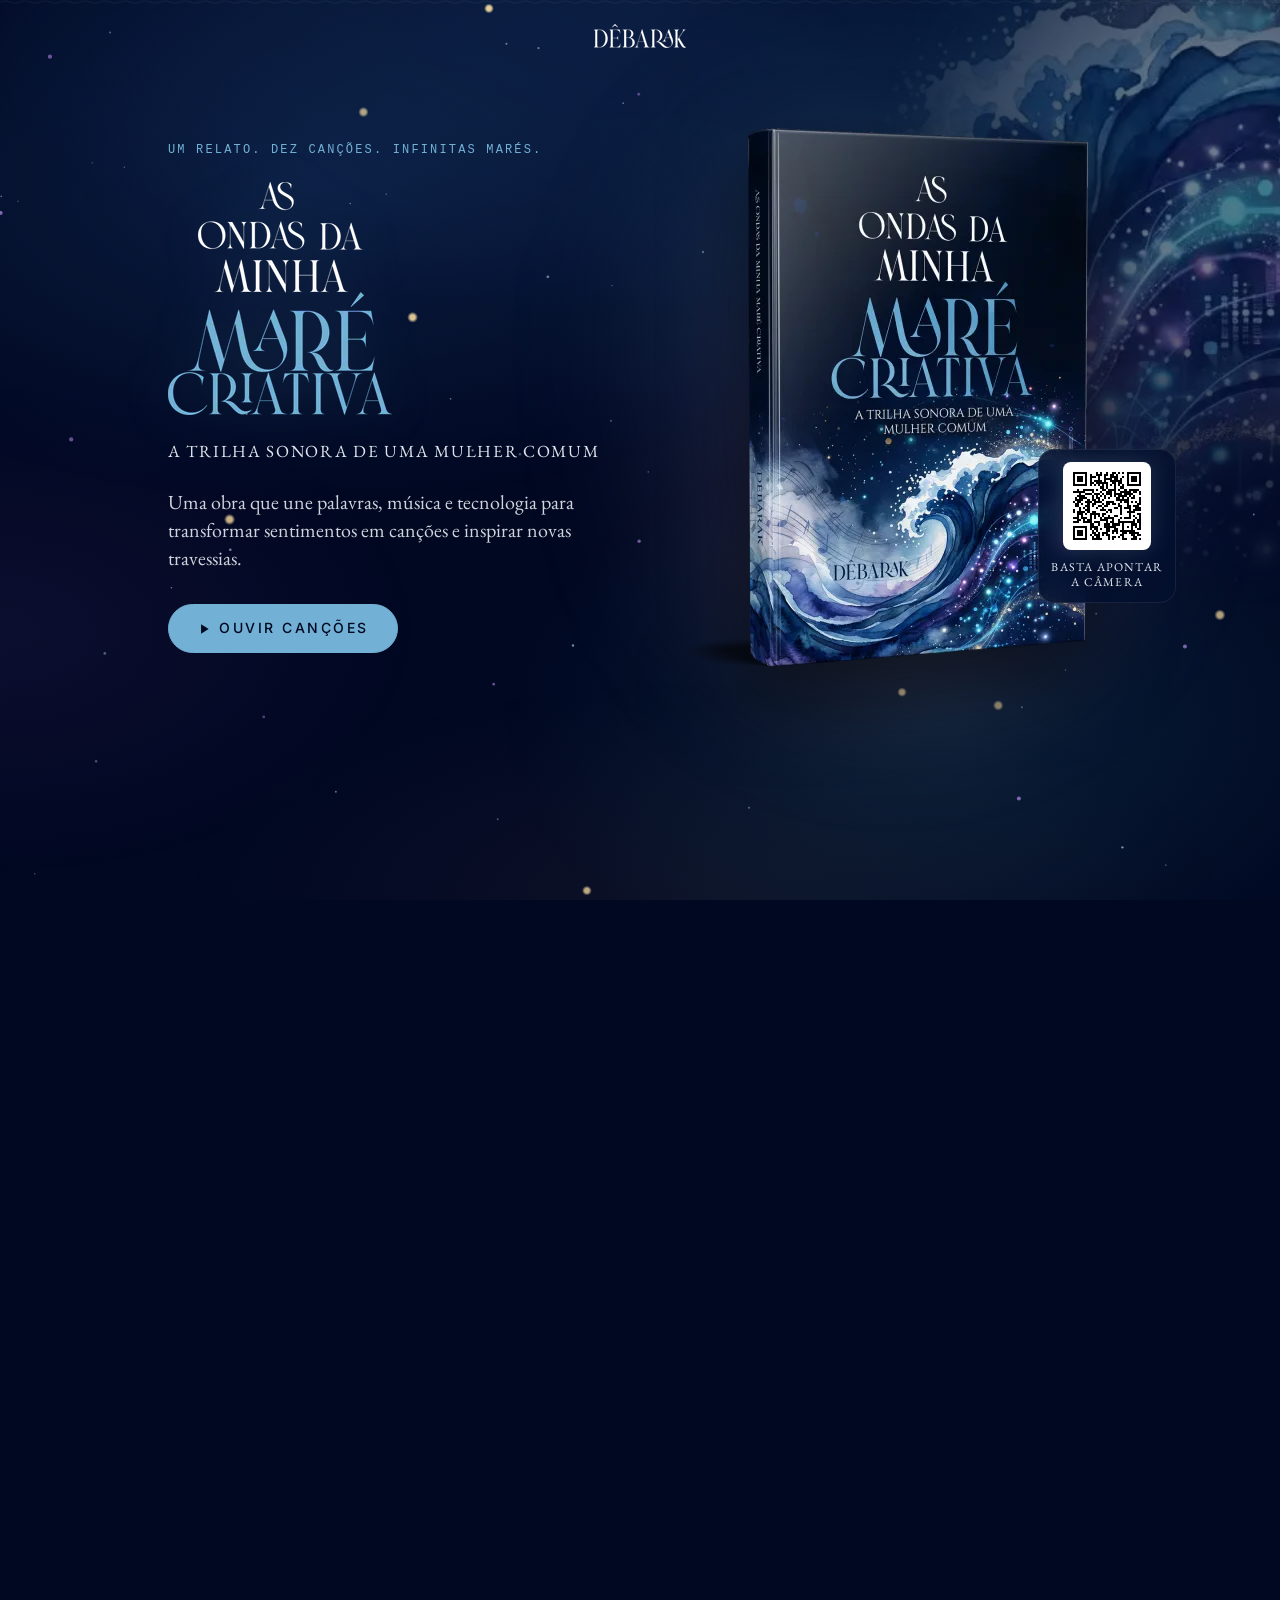
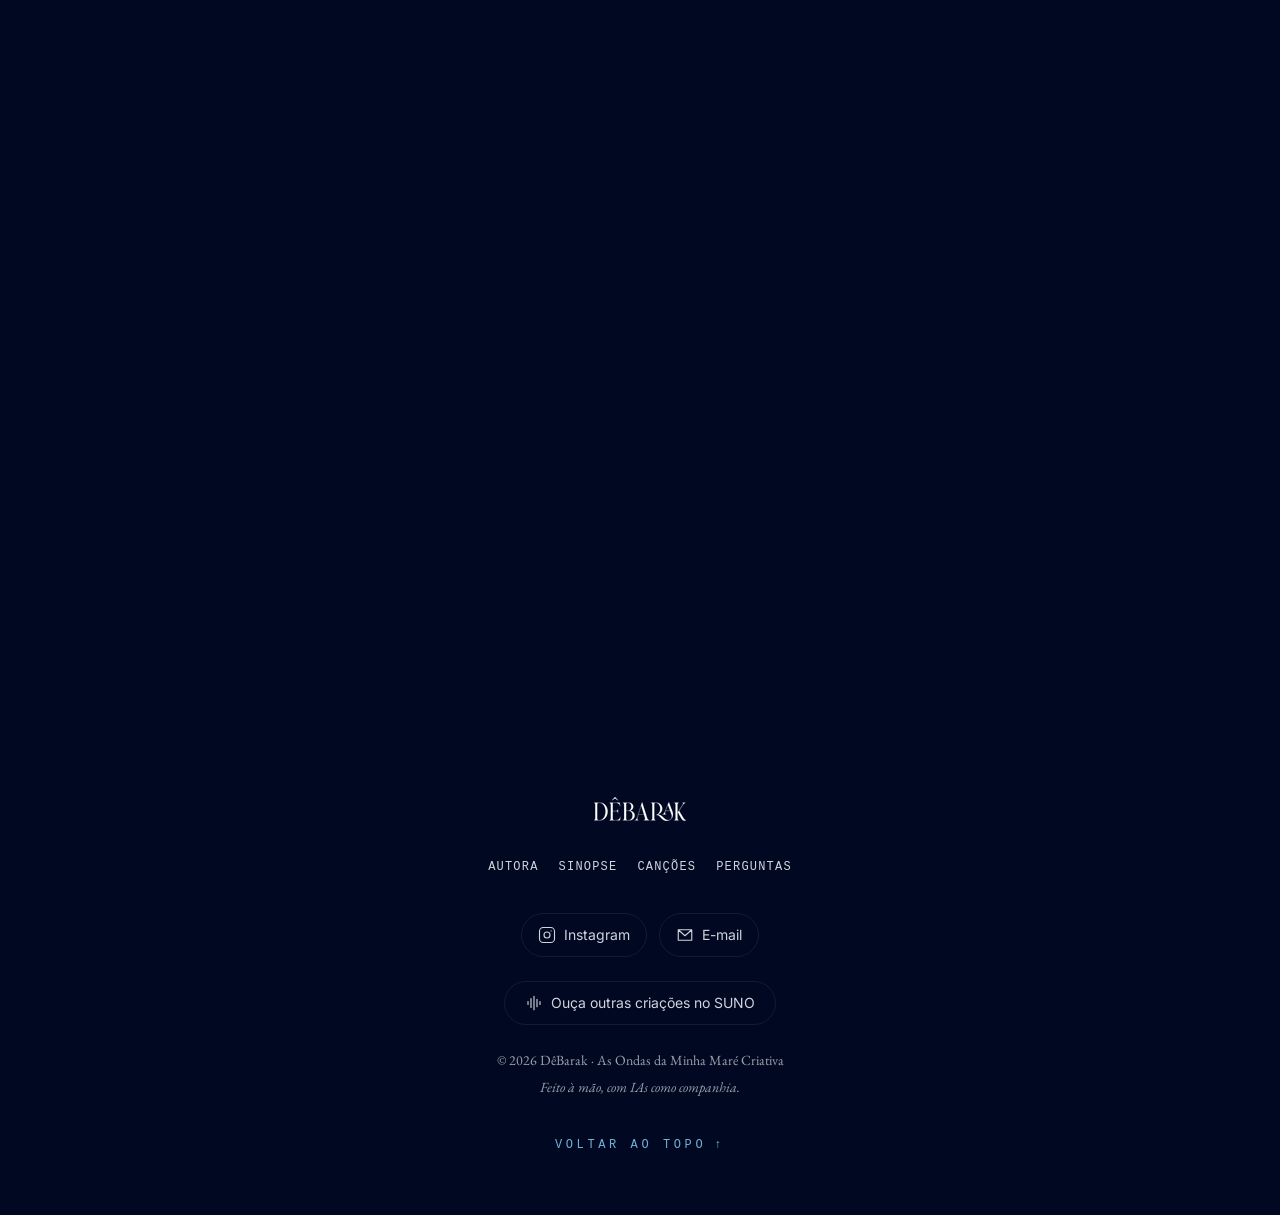
==== index.html @ 3f66513f "Deploy from debarak@1926d04bbb266aab987f727d6bd0c5376a35c878 debarak/debarak@1926d04bbb266aab987f727" ====
<!DOCTYPE html><html lang="pt-BR" data-astro-cid-ju4pidww><head><meta charset="UTF-8"><meta name="viewport" content="width=device-width, initial-scale=1.0, viewport-fit=cover"><meta name="description" content="Uma obra que une palavras, música e tecnologia para transformar sentimentos em canções e inspirar novas travessias."><meta name="color-scheme" content="dark"><meta name="theme-color" content="#010822"><meta name="referrer" content="strict-origin-when-cross-origin"><link rel="canonical" href="https://www.debarak.com.br/"><link rel="alternate" hreflang="pt-BR" href="https://www.debarak.com.br/"><link rel="icon" type="image/svg+xml" href="/favicon.svg"><link rel="apple-touch-icon" href="/apple-touch-icon.png"><link rel="manifest" href="/manifest.webmanifest"><link rel="preload" href="/_astro/inter-latin-wght-normal.Dx4kXJAl.woff2" as="font" type="font/woff2" crossorigin><link rel="preload" href="/_astro/eb-garamond-latin-400-normal.BCNrxLz_.woff2" as="font" type="font/woff2" crossorigin><link rel="preload" href="/_astro/eb-garamond-latin-400-italic.DSEbMgZu.woff2" as="font" type="font/woff2" crossorigin><title>As Ondas da Minha Maré Criativa · DêBarak</title><meta property="og:type" content="website"><meta property="og:site_name" content="DêBarak"><meta property="og:title" content="As Ondas da Minha Maré Criativa · DêBarak"><meta property="og:description" content="Uma obra que une palavras, música e tecnologia para transformar sentimentos em canções e inspirar novas travessias."><meta property="og:url" content="https://www.debarak.com.br/"><meta property="og:image" content="https://www.debarak.com.br/og-image.jpg"><meta property="og:image:width" content="1200"><meta property="og:image:height" content="630"><meta property="og:image:type" content="image/jpeg"><meta property="og:image:alt" content="Capa social do livro As Ondas da Minha Maré Criativa, de DêBarak"><meta property="og:locale" content="pt_BR"><meta name="twitter:card" content="summary_large_image"><meta name="twitter:title" content="As Ondas da Minha Maré Criativa · DêBarak"><meta name="twitter:description" content="Uma obra que une palavras, música e tecnologia para transformar sentimentos em canções e inspirar novas travessias."><meta name="twitter:image" content="https://www.debarak.com.br/og-image.jpg"><meta name="twitter:image:alt" content="Capa social do livro As Ondas da Minha Maré Criativa, de DêBarak"><script type="application/ld+json">{"@context":"https://schema.org","@type":"WebSite","@id":"https://www.debarak.com.br/#website","url":"https://www.debarak.com.br/","name":"As Ondas da Minha Maré Criativa","alternateName":"DêBarak","description":"Uma obra que une palavras, música e tecnologia para transformar sentimentos em canções e inspirar novas travessias.","inLanguage":"pt-BR","publisher":{"@id":"https://www.debarak.com.br/#author"},"about":{"@id":"https://www.debarak.com.br/#book"}}</script><script type="application/ld+json">{"@context":"https://schema.org","@type":"WebPage","@id":"https://www.debarak.com.br/#webpage","url":"https://www.debarak.com.br/","name":"As Ondas da Minha Maré Criativa · DêBarak","description":"Uma obra que une palavras, música e tecnologia para transformar sentimentos em canções e inspirar novas travessias.","inLanguage":"pt-BR","isPartOf":{"@id":"https://www.debarak.com.br/#website"},"about":{"@id":"https://www.debarak.com.br/#book"},"primaryImageOfPage":"https://www.debarak.com.br/og-image.jpg"}</script><script type="application/ld+json">{"@context":"https://schema.org","@type":"Book","@id":"https://www.debarak.com.br/#book","name":"As Ondas da Minha Maré Criativa","alternateName":"A trilha sonora de uma mulher comum","description":"Uma obra que une palavras, música e tecnologia para transformar sentimentos em canções e inspirar novas travessias.","inLanguage":"pt-BR","author":{"@id":"https://www.debarak.com.br/#author"},"hasPart":{"@id":"https://www.debarak.com.br/#album"},"image":"https://www.debarak.com.br/og-image.jpg","url":"https://www.debarak.com.br/"}</script><script type="application/ld+json">{"@context":"https://schema.org","@type":"Person","@id":"https://www.debarak.com.br/#author","name":"DêBarak","description":"DêBarak é goiana, aposentada e devota fervorosa da música popular brasileira. Cantora de chuveiro por vocação e exploradora de tecnologia por natureza.","url":"https://www.debarak.com.br/","image":"https://www.debarak.com.br/_astro/author-portrait.qljSDqZ9.jpg","nationality":"BR","knowsLanguage":"pt-BR","sameAs":["https://instagram.com/debarak.ondas","https://suno.com/@debarak"]}</script><script type="application/ld+json">{"@context":"https://schema.org","@type":"MusicAlbum","@id":"https://www.debarak.com.br/#album","name":"As Ondas da Minha Maré Criativa","byArtist":{"@id":"https://www.debarak.com.br/#author"},"inLanguage":"pt-BR","numTracks":10,"track":[{"@type":"MusicRecording","@id":"https://www.debarak.com.br/t/01/","url":"https://www.debarak.com.br/t/01/","name":"Maré Dentro de Mim","byArtist":{"@id":"https://www.debarak.com.br/#author"},"duration":"PT3M34S","position":1,"audio":"https://www.debarak.com.br/audio/01-mare-dentro-de-mim.mp3"},{"@type":"MusicRecording","@id":"https://www.debarak.com.br/t/02/","url":"https://www.debarak.com.br/t/02/","name":"Linhas Negras","byArtist":{"@id":"https://www.debarak.com.br/#author"},"duration":"PT3M57S","position":2,"audio":"https://www.debarak.com.br/audio/02-linhas-negras.mp3"},{"@type":"MusicRecording","@id":"https://www.debarak.com.br/t/03/","url":"https://www.debarak.com.br/t/03/","name":"Eu Tentei Seguir","byArtist":{"@id":"https://www.debarak.com.br/#author"},"duration":"PT4M0S","position":3,"audio":"https://www.debarak.com.br/audio/03-eu-tentei-seguir.mp3"},{"@type":"MusicRecording","@id":"https://www.debarak.com.br/t/04/","url":"https://www.debarak.com.br/t/04/","name":"Apneia da Razão","byArtist":{"@id":"https://www.debarak.com.br/#author"},"duration":"PT3M25S","position":4,"audio":"https://www.debarak.com.br/audio/04-apneia-da-razao.mp3"},{"@type":"MusicRecording","@id":"https://www.debarak.com.br/t/05/","url":"https://www.debarak.com.br/t/05/","name":"Me Beija","byArtist":{"@id":"https://www.debarak.com.br/#author"},"duration":"PT2M54S","position":5,"audio":"https://www.debarak.com.br/audio/05-me-beija.mp3"},{"@type":"MusicRecording","@id":"https://www.debarak.com.br/t/06/","url":"https://www.debarak.com.br/t/06/","name":"Nirvana Cor-de-Rosa","byArtist":{"@id":"https://www.debarak.com.br/#author"},"duration":"PT2M55S","position":6,"audio":"https://www.debarak.com.br/audio/06-nirvana-cor-de-rosa.mp3"},{"@type":"MusicRecording","@id":"https://www.debarak.com.br/t/07/","url":"https://www.debarak.com.br/t/07/","name":"Somos Complicadas, Nós, Mulheres","byArtist":{"@id":"https://www.debarak.com.br/#author"},"duration":"PT3M38S","position":7,"audio":"https://www.debarak.com.br/audio/07-somos-complicadas-nos-mulheres.mp3"},{"@type":"MusicRecording","@id":"https://www.debarak.com.br/t/08/","url":"https://www.debarak.com.br/t/08/","name":"Controle Tépido","byArtist":{"@id":"https://www.debarak.com.br/#author"},"duration":"PT3M34S","position":8,"audio":"https://www.debarak.com.br/audio/08-controle-tepido.mp3"},{"@type":"MusicRecording","@id":"https://www.debarak.com.br/t/09/","url":"https://www.debarak.com.br/t/09/","name":"Executando o Vazio","byArtist":{"@id":"https://www.debarak.com.br/#author"},"duration":"PT3M38S","position":9,"audio":"https://www.debarak.com.br/audio/09-executando-o-vazio.mp3"},{"@type":"MusicRecording","@id":"https://www.debarak.com.br/t/10/","url":"https://www.debarak.com.br/t/10/","name":"Queimar de Novo","byArtist":{"@id":"https://www.debarak.com.br/#author"},"duration":"PT4M7S","position":10,"audio":"https://www.debarak.com.br/audio/10-queimar-de-novo.mp3"}]}</script><script type="application/ld+json">{"@context":"https://schema.org","@type":"FAQPage","@id":"https://www.debarak.com.br/#faq","inLanguage":"pt-BR","isPartOf":{"@id":"https://www.debarak.com.br/#website"},"mainEntity":[{"@type":"Question","name":"O que é \"As Ondas da Minha Maré Criativa\"?","acceptedAnswer":{"@type":"Answer","text":"\"As Ondas da Minha Maré Criativa\" é um livro multimídia de DêBarak: um relato íntimo e bem-humorado sobre descobrir a própria criatividade aos 57 anos, acompanhado de dez canções autorais. Cada capítulo tem uma canção correspondente, acessível por QR Code impresso na página."}},{"@type":"Question","name":"Quem é DêBarak?","acceptedAnswer":{"@type":"Answer","text":"DêBarak é uma autora goiana, aposentada, devota da música popular brasileira e aberta a novas experiências criativas por meio da tecnologia. Aos 57 anos, sem formação musical técnica, sem instrumento e sem palco, encontrou nas ferramentas de inteligência artificial generativa uma forma de transformar em canções décadas de histórias, memórias e afetos."}},{"@type":"Question","name":"Como funcionam os QR Codes do livro?","acceptedAnswer":{"@type":"Answer","text":"Cada capítulo impresso traz um QR Code que abre a página da canção daquele capítulo, onde ela toca direto no navegador, com a letra completa ao lado. Os endereços são permanentes e não dependem do título da canção, então um QR impresso continua funcionando mesmo que algo mude no site."}},{"@type":"Question","name":"Preciso ter o livro para ouvir as canções?","acceptedAnswer":{"@type":"Answer","text":"Não. As dez canções de \"As Ondas da Minha Maré Criativa\" podem ser ouvidas gratuitamente neste site, com a letra completa de cada uma. O livro traz o relato em prosa que acompanha as canções, capítulo por capítulo."}},{"@type":"Question","name":"As canções foram feitas com inteligência artificial?","acceptedAnswer":{"@type":"Answer","text":"As canções foram cocriadas com ferramentas de inteligência artificial generativa, a partir de sentimentos, memórias e escolhas da autora. Essa é justamente a história que o livro conta: a IA entrou como parceira de escuta e ferramenta de produção, e a curadoria do sentimento, a decisão sobre o que a canção diz, é da autora."}},{"@type":"Question","name":"O livro já foi lançado?","acceptedAnswer":{"@type":"Answer","text":"Ainda não há data pública de lançamento para \"As Ondas da Minha Maré Criativa\". O aviso sai primeiro no Instagram da autora, @debarak.ondas, e as dez canções já estão disponíveis para ouvir neste site."}}]}</script><meta http-equiv="content-security-policy" content="default-src 'self';img-src 'self' data:;font-src 'self';media-src 'self';connect-src 'self';object-src 'none';base-uri 'self'; script-src 'self' 'sha256-BF0290pkb3jxQsE7z00xR8Imp8X34FLC88L0lkMnrGw=' 'sha256-QzWFZi+FLIx23tnm9SBU4aEgx4x8DsuASP07mfqol/c=' 'sha256-0chmwFk0zaA528yFfGV7J9ppIpdfTPPULncDF3WG7Zs=' 'sha256-eIXWvAmxkr251LJZkjniEK5LcPF3NkapbJepohwYRIc=' 'sha256-Q2BPg90ZMplYY+FSdApNErhpWafg2hcRRbndmvxuL/Q=' 'sha256-47DEQpj8HBSa+/TImW+5JCeuQeRkm5NMpJWZG3hSuFU='; style-src 'self' ; style-src-elem 'self' 'sha256-qaEx7Vb+wpoYmX73ArfFMrRZn6Dk8BVslhyM0B7ajPk=' 'sha256-47DEQpj8HBSa+/TImW+5JCeuQeRkm5NMpJWZG3hSuFU='; style-src-attr 'unsafe-inline';"><link rel="stylesheet" href="/_astro/Nav.jPGfMk9O.css"><link rel="stylesheet" href="/_astro/index.CwumB8sa.css"><script type="module" src="/_astro/page.CMFgH77u.js"></script></head><body id="top" class="flex min-h-svh flex-col" data-astro-cid-ju4pidww><a href="#main-content" class="bg-night-deep border-cover-blue text-cover-blue sr-only focus:not-sr-only focus:fixed focus:top-4 focus:left-4 focus:z-50 focus:rounded-md focus:border focus:px-4 focus:py-2 focus:text-sm focus:font-medium focus:outline-none" data-astro-cid-ju4pidww>Pular para o conteúdo</a><!-- Zero-sized, not display:none: url(#…) can't reliably resolve defs in a non-rendered subtree. --><svg width="0" height="0" aria-hidden="true" focusable="false" class="absolute" data-astro-cid-ju4pidww><defs data-astro-cid-ju4pidww><linearGradient id="wave-gradient" x1="0" y1="0" x2="1" y2="0" data-astro-cid-ju4pidww><stop offset="0%" style="stop-color: var(--color-nebula)" data-astro-cid-ju4pidww></stop><stop offset="55%" style="stop-color: var(--color-cover-blue)" data-astro-cid-ju4pidww></stop><stop offset="100%" style="stop-color: var(--color-moonlight)" data-astro-cid-ju4pidww></stop></linearGradient></defs></svg><div class="aurora-wash" data-anim aria-hidden="true" data-astro-cid-ju4pidww></div><div class="scroll-tide" aria-hidden="true" data-astro-cid-ju4pidww><div class="scroll-tide-fill" data-astro-cid-ju4pidww></div></div><div class="starfield pointer-events-none fixed inset-0 -z-10" data-anim aria-hidden="true" data-astro-cid-t34idrrz><svg class="absolute inset-0 h-full w-full" viewBox="0 0 100 100" preserveAspectRatio="xMidYMid slice" data-astro-cid-t34idrrz><defs data-astro-cid-t34idrrz><radialGradient id="star-glow" data-astro-cid-t34idrrz><stop offset="45%" stop-color="var(--color-star-warm)" data-astro-cid-t34idrrz></stop><stop offset="100%" stop-color="var(--color-star-warm)" stop-opacity="0" data-astro-cid-t34idrrz></stop></radialGradient></defs><g class="starfield-small" data-astro-cid-t34idrrz><circle cx="88.912" cy="91.989" r="0.054" fill="var(--color-star-cool)" opacity="0.342" data-astro-cid-t34idrrz></circle><circle cx="36.924" cy="50.031" r="0.087" fill="var(--color-star-cool)" opacity="0.581" data-astro-cid-t34idrrz></circle><circle cx="39.565" cy="18.259" r="0.08" fill="var(--color-star-cool)" opacity="0.517" data-astro-cid-t34idrrz></circle><circle cx="30.17" cy="30.006" r="0.052" fill="var(--color-star-cool)" opacity="0.55" data-astro-cid-t34idrrz></circle><circle cx="42.07" cy="18.604" r="0.083" fill="var(--color-star-cool)" opacity="0.481" data-astro-cid-t34idrrz></circle><circle cx="8.601" cy="17.387" r="0.074" fill="var(--color-star-cool)" opacity="0.409" data-astro-cid-t34idrrz></circle><circle cx="63.094" cy="59.689" r="0.104" fill="var(--color-star-cool)" opacity="0.434" data-astro-cid-t34idrrz></circle><circle cx="38.884" cy="78.843" r="0.074" fill="var(--color-star-cool)" opacity="0.356" data-astro-cid-t34idrrz></circle><circle cx="69.303" cy="8.182" r="0.063" fill="var(--color-star-cool)" opacity="0.576" data-astro-cid-t34idrrz></circle><circle cx="87.685" cy="81.04" r="0.092" fill="var(--color-star-cool)" opacity="0.592" data-astro-cid-t34idrrz></circle><circle cx="27.364" cy="30.749" r="0.06" fill="var(--color-star-cool)" opacity="0.506" data-astro-cid-t34idrrz></circle><circle cx="21.672" cy="90.643" r="0.107" fill="var(--color-star-cool)" opacity="0.417" data-astro-cid-t34idrrz></circle><circle cx="3.943" cy="94.056" r="0.074" fill="var(--color-star-cool)" opacity="0.426" data-astro-cid-t34idrrz></circle><circle cx="7.51" cy="74.321" r="0.101" fill="var(--color-star-cool)" opacity="0.331" data-astro-cid-t34idrrz></circle><circle cx="65.707" cy="64.772" r="0.087" fill="var(--color-star-cool)" opacity="0.534" data-astro-cid-t34idrrz></circle><circle cx="11.867" cy="98.74" r="0.052" fill="var(--color-star-cool)" opacity="0.534" data-astro-cid-t34idrrz></circle><circle cx="79.324" cy="9.561" r="0.077" fill="var(--color-star-cool)" opacity="0.431" data-astro-cid-t34idrrz></circle><circle cx="1.409" cy="30.566" r="0.061" fill="var(--color-star-cool)" opacity="0.326" data-astro-cid-t34idrrz></circle><circle cx="11.458" cy="95.09" r="0.084" fill="var(--color-star-cool)" opacity="0.318" data-astro-cid-t34idrrz></circle><circle cx="42.803" cy="36.466" r="0.108" fill="var(--color-star-cool)" opacity="0.507" data-astro-cid-t34idrrz></circle><circle cx="28.778" cy="88.028" r="0.09" fill="var(--color-star-cool)" opacity="0.393" data-astro-cid-t34idrrz></circle><circle cx="2.716" cy="83.107" r="0.052" fill="var(--color-star-cool)" opacity="0.376" data-astro-cid-t34idrrz></circle><circle cx="97.95" cy="55.039" r="0.073" fill="var(--color-star-cool)" opacity="0.557" data-astro-cid-t34idrrz></circle><circle cx="47.814" cy="37.156" r="0.054" fill="var(--color-star-cool)" opacity="0.435" data-astro-cid-t34idrrz></circle><circle cx="85.64" cy="62.791" r="0.075" fill="var(--color-star-cool)" opacity="0.41" data-astro-cid-t34idrrz></circle><circle cx="44.763" cy="65.278" r="0.094" fill="var(--color-star-cool)" opacity="0.582" data-astro-cid-t34idrrz></circle><circle cx="58.516" cy="77.951" r="0.073" fill="var(--color-star-cool)" opacity="0.451" data-astro-cid-t34idrrz></circle><circle cx="60.231" cy="34.141" r="0.092" fill="var(--color-star-cool)" opacity="0.418" data-astro-cid-t34idrrz></circle><circle cx="83.243" cy="67.184" r="0.05" fill="var(--color-star-cool)" opacity="0.582" data-astro-cid-t34idrrz></circle><circle cx="60.885" cy="10.412" r="0.088" fill="var(--color-star-cool)" opacity="0.443" data-astro-cid-t34idrrz></circle><circle cx="26.489" cy="97.158" r="0.105" fill="var(--color-star-cool)" opacity="0.402" data-astro-cid-t34idrrz></circle><circle cx="13.39" cy="60.757" r="0.061" fill="var(--color-star-cool)" opacity="0.557" data-astro-cid-t34idrrz></circle><circle cx="54.92" cy="34.54" r="0.097" fill="var(--color-star-cool)" opacity="0.41" data-astro-cid-t34idrrz></circle><circle cx="84.414" cy="51.842" r="0.052" fill="var(--color-star-cool)" opacity="0.36" data-astro-cid-t34idrrz></circle><circle cx="35.203" cy="45.996" r="0.067" fill="var(--color-star-cool)" opacity="0.507" data-astro-cid-t34idrrz></circle><circle cx="40.622" cy="50.335" r="0.101" fill="var(--color-star-cool)" opacity="0.352" data-astro-cid-t34idrrz></circle><circle cx="34.005" cy="98.192" r="0.055" fill="var(--color-star-cool)" opacity="0.594" data-astro-cid-t34idrrz></circle><circle cx="48.683" cy="22.902" r="0.068" fill="var(--color-star-cool)" opacity="0.433" data-astro-cid-t34idrrz></circle><circle cx="17.991" cy="57.796" r="0.1" fill="var(--color-star-cool)" opacity="0.569" data-astro-cid-t34idrrz></circle><circle cx="75.262" cy="36.209" r="0.052" fill="var(--color-star-cool)" opacity="0.502" data-astro-cid-t34idrrz></circle><circle cx="53.83" cy="91.474" r="0.064" fill="var(--color-star-cool)" opacity="0.333" data-astro-cid-t34idrrz></circle><circle cx="87.027" cy="56.924" r="0.094" fill="var(--color-star-cool)" opacity="0.461" data-astro-cid-t34idrrz></circle><circle cx="8.187" cy="65.893" r="0.105" fill="var(--color-star-cool)" opacity="0.386" data-astro-cid-t34idrrz></circle><circle cx="50.643" cy="51.713" r="0.054" fill="var(--color-star-cool)" opacity="0.508" data-astro-cid-t34idrrz></circle><circle cx="47.729" cy="47.719" r="0.084" fill="var(--color-star-cool)" opacity="0.327" data-astro-cid-t34idrrz></circle><circle cx="32.778" cy="87.243" r="0.092" fill="var(--color-star-cool)" opacity="0.544" data-astro-cid-t34idrrz></circle><circle cx="39.123" cy="3.619" r="0.1" fill="var(--color-star-cool)" opacity="0.358" data-astro-cid-t34idrrz></circle><circle cx="0.098" cy="30.18" r="0.068" fill="var(--color-star-cool)" opacity="0.469" data-astro-cid-t34idrrz></circle><circle cx="49.035" cy="0.26" r="0.075" fill="var(--color-star-cool)" opacity="0.378" data-astro-cid-t34idrrz></circle><circle cx="19.27" cy="47.192" r="0.081" fill="var(--color-star-cool)" opacity="0.483" data-astro-cid-t34idrrz></circle><circle cx="44.133" cy="4.309" r="0.107" fill="var(--color-star-cool)" opacity="0.586" data-astro-cid-t34idrrz></circle><circle cx="56.96" cy="4.944" r="0.052" fill="var(--color-star-cool)" opacity="0.486" data-astro-cid-t34idrrz></circle><circle cx="91.083" cy="82.431" r="0.057" fill="var(--color-star-cool)" opacity="0.583" data-astro-cid-t34idrrz></circle><circle cx="79.835" cy="70.103" r="0.081" fill="var(--color-star-cool)" opacity="0.378" data-astro-cid-t34idrrz></circle><circle cx="56.551" cy="1.294" r="0.085" fill="var(--color-star-cool)" opacity="0.57" data-astro-cid-t34idrrz></circle><circle cx="54.563" cy="9.337" r="0.088" fill="var(--color-star-cool)" opacity="0.359" data-astro-cid-t34idrrz></circle><circle cx="7.204" cy="27.565" r="0.05" fill="var(--color-star-cool)" opacity="0.445" data-astro-cid-t34idrrz></circle><circle cx="47.809" cy="89.311" r="0.052" fill="var(--color-star-cool)" opacity="0.328" data-astro-cid-t34idrrz></circle><circle cx="9.709" cy="27.909" r="0.054" fill="var(--color-star-cool)" opacity="0.409" data-astro-cid-t34idrrz></circle><circle cx="26.24" cy="76.693" r="0.075" fill="var(--color-star-cool)" opacity="0.487" data-astro-cid-t34idrrz></circle></g><g class="starfield-medium" data-astro-cid-t34idrrz><circle cx="92.575" cy="65.354" r="0.158" fill="var(--color-star-violet)" style="--star-opacity:0.675;--twinkle-delay:5.909s;--twinkle-duration:5.033s;" data-astro-cid-t34idrrz></circle><circle cx="12.501" cy="91.606" r="0.136" fill="var(--color-star-violet)" style="--star-opacity:0.518;--twinkle-delay:4.577s;--twinkle-duration:4.175s;" data-astro-cid-t34idrrz></circle><circle cx="31.5" cy="5.822" r="0.152" fill="var(--color-star-violet)" style="--star-opacity:0.747;--twinkle-delay:1.189s;--twinkle-duration:5.503s;" data-astro-cid-t34idrrz></circle><circle cx="82.907" cy="41.334" r="0.148" fill="var(--color-star-violet)" style="--star-opacity:0.428;--twinkle-delay:3.746s;--twinkle-duration:6.35s;" data-astro-cid-t34idrrz></circle><circle cx="0.055" cy="31.475" r="0.154" fill="var(--color-star-violet)" style="--star-opacity:0.729;--twinkle-delay:2.247s;--twinkle-duration:4.048s;" data-astro-cid-t34idrrz></circle><circle cx="16.277" cy="9.579" r="0.108" fill="var(--color-star-violet)" style="--star-opacity:0.715;--twinkle-delay:4.692s;--twinkle-duration:3.931s;" data-astro-cid-t34idrrz></circle><circle cx="64.906" cy="8.98" r="0.131" fill="var(--color-star-violet)" style="--star-opacity:0.503;--twinkle-delay:1.082s;--twinkle-duration:3.333s;" data-astro-cid-t34idrrz></circle><circle cx="79.276" cy="63.011" r="0.164" fill="var(--color-star-violet)" style="--star-opacity:0.56;--twinkle-delay:5.417s;--twinkle-duration:3.587s;" data-astro-cid-t34idrrz></circle><circle cx="92.719" cy="5.004" r="0.146" fill="var(--color-star-violet)" style="--star-opacity:0.653;--twinkle-delay:1.696s;--twinkle-duration:6.026s;" data-astro-cid-t34idrrz></circle><circle cx="38.571" cy="68.293" r="0.107" fill="var(--color-star-violet)" style="--star-opacity:0.549;--twinkle-delay:3.919s;--twinkle-duration:3.984s;" data-astro-cid-t34idrrz></circle><circle cx="50.163" cy="86.213" r="0.167" fill="var(--color-star-violet)" style="--star-opacity:0.713;--twinkle-delay:2.087s;--twinkle-duration:6.793s;" data-astro-cid-t34idrrz></circle><circle cx="60.829" cy="92.095" r="0.176" fill="var(--color-star-violet)" style="--star-opacity:0.563;--twinkle-delay:4.199s;--twinkle-duration:3.788s;" data-astro-cid-t34idrrz></circle><circle cx="3.903" cy="19.273" r="0.165" fill="var(--color-star-violet)" style="--star-opacity:0.565;--twinkle-delay:0.256s;--twinkle-duration:4.301s;" data-astro-cid-t34idrrz></circle><circle cx="12.717" cy="1.082" r="0.162" fill="var(--color-star-violet)" style="--star-opacity:0.486;--twinkle-delay:4.257s;--twinkle-duration:5.666s;" data-astro-cid-t34idrrz></circle><circle cx="20.605" cy="70.853" r="0.109" fill="var(--color-star-violet)" style="--star-opacity:0.443;--twinkle-delay:0.202s;--twinkle-duration:5.216s;" data-astro-cid-t34idrrz></circle><circle cx="60.901" cy="61.92" r="0.125" fill="var(--color-star-violet)" style="--star-opacity:0.552;--twinkle-delay:2.092s;--twinkle-duration:4.284s;" data-astro-cid-t34idrrz></circle><circle cx="66.938" cy="7.617" r="0.15" fill="var(--color-star-violet)" style="--star-opacity:0.58;--twinkle-delay:5.927s;--twinkle-duration:4.205s;" data-astro-cid-t34idrrz></circle><circle cx="72.048" cy="41.277" r="0.125" fill="var(--color-star-violet)" style="--star-opacity:0.644;--twinkle-delay:1.705s;--twinkle-duration:6.31s;" data-astro-cid-t34idrrz></circle><circle cx="9.566" cy="96.233" r="0.168" fill="var(--color-star-violet)" style="--star-opacity:0.51;--twinkle-delay:3.429s;--twinkle-duration:3.935s;" data-astro-cid-t34idrrz></circle><circle cx="12.825" cy="5.819" r="0.131" fill="var(--color-star-violet)" style="--star-opacity:0.645;--twinkle-delay:1.096s;--twinkle-duration:6.411s;" data-astro-cid-t34idrrz></circle><circle cx="15.158" cy="3.368" r="0.133" fill="var(--color-star-violet)" style="--star-opacity:0.466;--twinkle-delay:2.709s;--twinkle-duration:3.072s;" data-astro-cid-t34idrrz></circle><circle cx="49.898" cy="22.213" r="0.114" fill="var(--color-star-violet)" style="--star-opacity:0.439;--twinkle-delay:4.265s;--twinkle-duration:3.252s;" data-astro-cid-t34idrrz></circle><circle cx="50.379" cy="95.688" r="0.104" fill="var(--color-star-violet)" style="--star-opacity:0.681;--twinkle-delay:1.766s;--twinkle-duration:4.283s;" data-astro-cid-t34idrrz></circle><circle cx="49.934" cy="57.126" r="0.133" fill="var(--color-star-violet)" style="--star-opacity:0.609;--twinkle-delay:3.212s;--twinkle-duration:3.5s;" data-astro-cid-t34idrrz></circle><circle cx="81.896" cy="39.86" r="0.142" fill="var(--color-star-violet)" style="--star-opacity:0.689;--twinkle-delay:4.602s;--twinkle-duration:6.235s;" data-astro-cid-t34idrrz></circle><circle cx="79.6" cy="77.224" r="0.159" fill="var(--color-star-violet)" style="--star-opacity:0.688;--twinkle-delay:1.936s;--twinkle-duration:5.822s;" data-astro-cid-t34idrrz></circle><circle cx="76.377" cy="2.55" r="0.126" fill="var(--color-star-violet)" style="--star-opacity:0.723;--twinkle-delay:3.215s;--twinkle-duration:3.595s;" data-astro-cid-t34idrrz></circle><circle cx="5.562" cy="49.173" r="0.162" fill="var(--color-star-violet)" style="--star-opacity:0.56;--twinkle-delay:4.438s;--twinkle-duration:4.885s;" data-astro-cid-t34idrrz></circle></g><g class="starfield-large" data-astro-cid-t34idrrz><circle cx="4.213" cy="5.901" r="0.328" fill="url(#star-glow)" style="--star-opacity:0.745;--twinkle-delay:0.033s;--twinkle-duration:3.013s;" data-astro-cid-t34idrrz></circle><circle cx="93.891" cy="5.61" r="0.56" fill="url(#star-glow)" style="--star-opacity:0.819;--twinkle-delay:1.553s;--twinkle-duration:5.538s;" data-astro-cid-t34idrrz></circle><circle cx="38.2" cy="15.505" r="0.39" fill="url(#star-glow)" style="--star-opacity:0.891;--twinkle-delay:4.35s;--twinkle-duration:3.138s;" data-astro-cid-t34idrrz></circle><circle cx="70.471" cy="68.918" r="0.378" fill="url(#star-glow)" style="--star-opacity:0.725;--twinkle-delay:4.426s;--twinkle-duration:5.144s;" data-astro-cid-t34idrrz></circle><circle cx="24.038" cy="99.183" r="0.362" fill="url(#star-glow)" style="--star-opacity:0.79;--twinkle-delay:3.778s;--twinkle-duration:4.892s;" data-astro-cid-t34idrrz></circle><circle cx="32.235" cy="39.633" r="0.426" fill="url(#star-glow)" style="--star-opacity:0.852;--twinkle-delay:4.409s;--twinkle-duration:3.714s;" data-astro-cid-t34idrrz></circle><circle cx="28.395" cy="23.601" r="0.408" fill="url(#star-glow)" style="--star-opacity:0.677;--twinkle-delay:2.318s;--twinkle-duration:6.943s;" data-astro-cid-t34idrrz></circle><circle cx="45.851" cy="84.422" r="0.386" fill="url(#star-glow)" style="--star-opacity:0.732;--twinkle-delay:5.504s;--twinkle-duration:3.913s;" data-astro-cid-t34idrrz></circle><circle cx="17.937" cy="55.427" r="0.442" fill="url(#star-glow)" style="--star-opacity:0.784;--twinkle-delay:3.968s;--twinkle-duration:3.957s;" data-astro-cid-t34idrrz></circle><circle cx="77.986" cy="69.952" r="0.418" fill="url(#star-glow)" style="--star-opacity:0.599;--twinkle-delay:5.71s;--twinkle-duration:4.408s;" data-astro-cid-t34idrrz></circle><circle cx="59.331" cy="61.328" r="0.39" fill="url(#star-glow)" style="--star-opacity:0.645;--twinkle-delay:0.729s;--twinkle-duration:6.6s;" data-astro-cid-t34idrrz></circle><circle cx="95.306" cy="62.889" r="0.44" fill="url(#star-glow)" style="--star-opacity:0.687;--twinkle-delay:3.027s;--twinkle-duration:3.866s;" data-astro-cid-t34idrrz></circle></g></svg></div><header class="absolute inset-x-0 top-0 z-30"><div class="page-container flex items-center justify-center pt-[calc(1.5rem+env(safe-area-inset-top))] pb-6"><!-- `-m-2 p-2` enlarges the tap target without changing layout. --><a href="#top" class="-m-2 flex items-center p-2 transition-opacity active:opacity-70" aria-label="DêBarak"><img src="/_astro/wordmark.DsOjPOXy_Z1fRK1r.webp" srcset="/_astro/wordmark.DsOjPOXy_Z1fRK1r.webp 1x, /_astro/wordmark.DsOjPOXy_O6jW4.webp 2x" alt loading="eager" decoding="async" width="92" height="24" class="h-5 w-auto md:h-6"></a></div></header><!-- `min-h-full` on a child computes to zero here (main's height is auto); use `centerMain`. --><main id="main-content" class="flex-1" data-astro-cid-ju4pidww><!-- Bottom padding matches Section's so the first chapter divider aligns with the rest. --><section class="relative isolate pt-[calc(6rem+env(safe-area-inset-top))] pb-6 md:pt-[calc(7rem+env(safe-area-inset-top))] md:pb-10 lg:pt-[calc(8rem+env(safe-area-inset-top))] lg:pb-16"><div class="pointer-events-none absolute inset-0 -z-10 overflow-hidden" aria-hidden="true"><div class="absolute -top-[20%] right-[-25%] h-[120%] w-[110%] opacity-45 mix-blend-screen md:right-[-15%] md:w-[80%]" style="mask-image: radial-gradient(ellipse 56% 72% at 78% 38%, black 18%, transparent 66%); -webkit-mask-image: radial-gradient(ellipse 56% 72% at 78% 38%, black 18%, transparent 66%);"><img src="/_astro/waves.DBh3qVA0_ZTHMtN.webp" srcset="/_astro/waves.DBh3qVA0_ZzERVk.webp 440w, /_astro/waves.DBh3qVA0_ZTHMtN.webp 714w" alt sizes="(min-width:768px) 80vw, 110vw" loading="eager" fetchpriority="high" decoding="async" width="714" height="1280" class="h-full w-full object-cover"></div></div><div class="page-container grid items-center gap-14 lg:grid-cols-2 lg:gap-12"><div class="flex flex-col items-center gap-6 text-center lg:items-start lg:text-left"><p class="eyebrow text-cover-blue lg:tracking-eyebrow tracking-wider text-balance">Um relato. Dez canções. Infinitas marés.</p><div class="flex items-center justify-center lg:block"><h1><span class="sr-only">As Ondas da Minha Maré Criativa</span><img src="/_astro/book-title.C7qBMAwW_Z2cjP6C.webp" srcset="/_astro/book-title.C7qBMAwW_Z2jJn57.webp 224w, /_astro/book-title.C7qBMAwW_Z1jlbCS.webp 448w" alt sizes="224px" loading="lazy" decoding="async" width="1054" height="1095" class="hero-lettering hidden w-full lg:block lg:max-w-56"></h1><img src="/_astro/book-mockup.Bs9SW4O5_1pbyIT.webp" srcset="/_astro/book-mockup.Bs9SW4O5_2b8F15.webp 224w, /_astro/book-mockup.Bs9SW4O5_Z2kWEvV.webp 288w, /_astro/book-mockup.Bs9SW4O5_2n2z6A.webp 448w, /_astro/book-mockup.Bs9SW4O5_Z2nAtxo.webp 576w" alt="Capa de As Ondas da Minha Maré Criativa, de DêBarak" sizes="(min-width:640px) 288px, 224px" loading="eager" decoding="async" width="900" height="1212" class="drop-shadow-book w-56 sm:w-72 lg:hidden"></div><p class="font-serif text-hero-subtitle sm:tracking-label whitespace-nowrap text-neutral-200 uppercase">A trilha sonora de uma mulher comum</p><p class="max-w-md font-serif text-xl text-neutral-300">Uma obra que une palavras, música e tecnologia para transformar sentimentos em canções e inspirar novas travessias.</p><div class="mt-2 flex w-full flex-col items-stretch gap-3 sm:flex-row sm:flex-wrap sm:items-center sm:justify-center lg:justify-start"><a href="#cancoes" class="btn-secondary btn-shine bg-cover-blue border-cover-blue text-night-deep justify-center hover:bg-white"><svg width="14" height="14" viewBox="0 0 24 24" fill="currentColor" aria-hidden="true"><path d="M7 4l13 8-13 8z"></path></svg>Ouvir canções</a></div></div><div class="relative hidden items-center justify-center lg:flex"><div class="absolute -inset-10 -z-10 rounded-full blur-3xl" style="background: radial-gradient(circle at 42% 30%, color-mix(in srgb, var(--color-cover-blue) 22%, transparent), transparent 60%), radial-gradient(circle at 62% 62%, color-mix(in srgb, var(--color-accent) 20%, transparent), transparent 62%), radial-gradient(circle at 52% 92%, color-mix(in srgb, var(--color-accent-gold) 14%, transparent), transparent 55%);" aria-hidden="true"></div><img src="/_astro/book-mockup.Bs9SW4O5_1pbyIT.webp" srcset="/_astro/book-mockup.Bs9SW4O5_Z2bXRxC.webp 280w, /_astro/book-mockup.Bs9SW4O5_CM3Lx.webp 360w, /_astro/book-mockup.Bs9SW4O5_ZeC0gK.webp 400w, /_astro/book-mockup.Bs9SW4O5_Z272lCe.webp 560w, /_astro/book-mockup.Bs9SW4O5_Z1wGBLP.webp 720w, /_astro/book-mockup.Bs9SW4O5_Z1wmvim.webp 800w" alt="Capa de As Ondas da Minha Maré Criativa, de DêBarak" sizes="(min-width:1024px) 400px, (min-width:768px) 360px, 280px" loading="lazy" decoding="async" width="900" height="1212" class="drop-shadow-book w-[280px] md:w-[360px] lg:w-[400px]"><a href="/t/01/" class="border-surface-border bg-night-mid/85 absolute -right-6 bottom-16 hidden xl:-right-16 flex-col items-center gap-2.5 rounded-2xl border p-3 backdrop-blur transition-colors hover:border-cover-blue/60 lg:flex" aria-label="Abrir a faixa 01. No livro, cada capítulo tem um QR Code como este."><span class="qr-plate rounded-lg bg-white p-1.5"><img src="/qr/01.svg" alt="" width="76" height="76" class="block" loading="lazy"></span><span class="font-serif text-xs leading-tight tracking-label text-center text-neutral-200 uppercase">Basta apontar <br>a câmera</span></a></div></div></section><!-- `py` is half of Section's `pb`; change them together. --><div class="page-container flex items-center gap-6 py-3 md:py-5 lg:py-8" data-reveal data-astro-cid-2pztfyjo><div class="chapter-rule flex-1" aria-hidden="true" data-astro-cid-2pztfyjo></div><div class="flex flex-col items-center gap-2 text-center" data-astro-cid-2pztfyjo><span class="eyebrow-sm" data-astro-cid-2pztfyjo>Capítulo I</span><svg width="48" height="13" viewBox="0 0 38 10" fill="none" class="text-cover-blue opacity-70" aria-hidden="true"><path d="M1 5 Q 6 1, 11 5 T 21 5 T 31 5 T 37 5" stroke="url(#wave-gradient)" stroke-width="1.5" stroke-linecap="round"></path></svg><span class="font-serif text-lg text-neutral-200 italic md:text-xl" data-astro-cid-2pztfyjo>A autora</span></div><div class="chapter-rule flex-1" aria-hidden="true" data-astro-cid-2pztfyjo></div></div><section id="autora" class="page-container relative pb-6 md:pb-10 lg:pb-16" data-reveal><div class="grid items-start gap-10 md:gap-14 lg:grid-cols-[5fr_7fr] lg:gap-20"><div class="author-portrait shadow-accent/30 relative mx-auto aspect-square w-full max-w-[200px] overflow-hidden md:max-w-[300px] rounded-full shadow-2xl lg:mx-0"><img src="/_astro/author-portrait.qljSDqZ9_SMoUK.webp" srcset="/_astro/author-portrait.qljSDqZ9_J4jUM.webp 240w, /_astro/author-portrait.qljSDqZ9_2rY2Bg.webp 480w" alt="DêBarak de chapéu e cachecol azul, sorrindo com o rosto apoiado na mão" sizes="(min-width:768px) 300px, 200px" loading="lazy" decoding="async" width="960" height="960" class="h-full w-full object-cover object-center"></div><div class="flex flex-col items-start gap-5"><h2 class="display-serif text-4xl md:text-5xl lg:text-6xl">DêBarak</h2><div class="prose-stack md:text-xl"><p>DêBarak é goiana, aposentada e devota fervorosa da música popular brasileira. Cantora de chuveiro por vocação e exploradora de tecnologia por natureza.</p><p>Aos 57 anos, descobriu nas ferramentas de inteligência artificial generativa uma porta que nunca havia tentado abrir. E, do outro lado, encontrou canções que sempre estiveram dentro dela.</p></div></div></div></section><!-- `py` is half of Section's `pb`; change them together. --><div class="page-container flex items-center gap-6 py-3 md:py-5 lg:py-8" data-reveal data-astro-cid-2pztfyjo><div class="chapter-rule flex-1" aria-hidden="true" data-astro-cid-2pztfyjo></div><div class="flex flex-col items-center gap-2 text-center" data-astro-cid-2pztfyjo><span class="eyebrow-sm" data-astro-cid-2pztfyjo>Capítulo II</span><svg width="48" height="13" viewBox="0 0 38 10" fill="none" class="text-cover-blue opacity-70" aria-hidden="true"><path d="M1 5 Q 6 1, 11 5 T 21 5 T 31 5 T 37 5" stroke="url(#wave-gradient)" stroke-width="1.5" stroke-linecap="round"></path></svg><span class="font-serif text-lg text-neutral-200 italic md:text-xl" data-astro-cid-2pztfyjo>A obra</span></div><div class="chapter-rule flex-1" aria-hidden="true" data-astro-cid-2pztfyjo></div></div><section id="obra" class="page-container relative pb-6 md:pb-10 lg:pb-16" data-reveal><div id="sinopse" class="panel-md relative overflow-hidden"><div class="grid gap-6 md:gap-10 lg:grid-cols-[1fr_2fr] lg:grid-rows-[auto_1fr] lg:gap-x-12 lg:gap-y-4"><h2 class="display-serif text-4xl md:text-5xl lg:col-start-1 lg:row-start-1">Sinopse</h2><div class="prose-stack md:text-xl lg:col-start-2 lg:row-span-2 lg:row-start-1 lg:max-w-xl"><p>E se a criatividade que você achava perdida estivesse apenas esperando a ferramenta certa para emergir? Foi o que descobriu DêBarak aos 57 anos: sem formação técnica, sem instrumento, sem palco, mas com décadas de amor pela música popular brasileira e um baú de histórias que nunca tinham encontrado melodia.</p><p>O livro As Ondas da Minha Maré Criativa apresenta o relato íntimo, bem-humorado e honesto dessa travessia: sapos emocionais que viram samba, bugs de sistema que viram poesia, a curadoria do sentimento como forma de autoria. Não é um livro sobre tecnologia: é sobre coragem, sobre criar sem precisar de credencial. Dez canções autorais acompanham cada capítulo, acessíveis por QR Code, entrelaçando texto, memória e música.</p></div><ul class="grid grid-cols-2 gap-x-4 gap-y-6 md:mt-4 md:flex md:flex-col md:gap-5 lg:col-start-1 lg:row-start-2"><li class="flex flex-col items-start gap-2 text-left md:flex-row md:items-center md:gap-3"><span class="bg-accent/10 border-accent-border flex h-10 w-10 shrink-0 items-center justify-center rounded-full border"><svg class="text-accent" width="18" height="18" viewBox="0 0 24 24" fill="none" aria-hidden="true"><path d="M9 18V4l10-2v14 M9 18a3 3 0 1 1-3 3 3 3 0 0 1 3-3z M19 14a3 3 0 1 1-3 3 3 3 0 0 1 3-3z" stroke="currentColor" stroke-width="1.5" stroke-linecap="round" stroke-linejoin="round"></path></svg></span><p class="font-serif text-sm leading-snug text-neutral-300 md:text-base">10 canções autorais, uma por capítulo</p></li><li class="flex flex-col items-start gap-2 text-left md:flex-row md:items-center md:gap-3"><span class="bg-accent/10 border-accent-border flex h-10 w-10 shrink-0 items-center justify-center rounded-full border"><svg class="text-accent" width="18" height="18" viewBox="0 0 24 24" fill="none" aria-hidden="true"><path d="M4 5a2 2 0 0 1 2-2h12v18H6a2 2 0 0 1-2-2V5z M4 5h12v14" stroke="currentColor" stroke-width="1.5" stroke-linecap="round" stroke-linejoin="round"></path></svg></span><p class="font-serif text-sm leading-snug text-neutral-300 md:text-base">QR Codes ligam cada leitura ao seu som</p></li><li class="flex flex-col items-start gap-2 text-left md:flex-row md:items-center md:gap-3"><span class="bg-accent/10 border-accent-border flex h-10 w-10 shrink-0 items-center justify-center rounded-full border"><svg class="text-accent" width="18" height="18" viewBox="0 0 24 24" fill="none" aria-hidden="true"><path d="M12 3l1.8 5.2L19 10l-5.2 1.8L12 17l-1.8-5.2L5 10l5.2-1.8L12 3z M5 18l.8 2.2L8 21l-2.2.8L5 24l-.8-2.2L2 21l2.2-.8L5 18z" stroke="currentColor" stroke-width="1.5" stroke-linecap="round" stroke-linejoin="round"></path></svg></span><p class="font-serif text-sm leading-snug text-neutral-300 md:text-base">Cocriado com IAs generativas como parceiras de escuta</p></li><li class="flex flex-col items-start gap-2 text-left md:flex-row md:items-center md:gap-3"><span class="bg-accent/10 border-accent-border flex h-10 w-10 shrink-0 items-center justify-center rounded-full border"><svg class="text-accent" width="18" height="18" viewBox="0 0 24 24" fill="none" aria-hidden="true"><path d="M12 21s-7-4.5-7-10a4 4 0 0 1 7-2.6A4 4 0 0 1 19 11c0 5.5-7 10-7 10z" stroke="currentColor" stroke-width="1.5" stroke-linecap="round" stroke-linejoin="round"></path></svg></span><p class="font-serif text-sm leading-snug text-neutral-300 md:text-base">Memórias e reflexões da travessia íntima da autora</p></li></ul></div></div></section><!-- `py` is half of Section's `pb`; change them together. --><div class="page-container flex items-center gap-6 py-3 md:py-5 lg:py-8" data-reveal data-astro-cid-2pztfyjo><div class="chapter-rule flex-1" aria-hidden="true" data-astro-cid-2pztfyjo></div><div class="flex flex-col items-center gap-2 text-center" data-astro-cid-2pztfyjo><span class="eyebrow-sm" data-astro-cid-2pztfyjo>Capítulo III</span><svg width="48" height="13" viewBox="0 0 38 10" fill="none" class="text-cover-blue opacity-70" aria-hidden="true"><path d="M1 5 Q 6 1, 11 5 T 21 5 T 31 5 T 37 5" stroke="url(#wave-gradient)" stroke-width="1.5" stroke-linecap="round"></path></svg><span class="font-serif text-lg text-neutral-200 italic md:text-xl" data-astro-cid-2pztfyjo>Dez marés</span></div><div class="chapter-rule flex-1" aria-hidden="true" data-astro-cid-2pztfyjo></div></div><section id="cancoes" class="page-container relative pb-6 md:pb-10 lg:pb-16" data-reveal><div class="mb-8 flex items-center justify-center md:hidden" aria-hidden="true"><svg viewBox="0 0 300 48" fill="none" class="music-staff w-full max-w-[260px] opacity-80" aria-hidden="true" preserveAspectRatio="xMidYMid meet"><path d="M0 30 Q 50 20, 100 27 T 200 26 T 300 28" stroke="var(--color-accent-gold)" stroke-width="1.25" stroke-linecap="round" opacity="0.55"></path><g stroke="var(--color-accent-cyan)" fill="var(--color-accent-cyan)" opacity="0.85"><ellipse cx="80" cy="30" rx="4.2" ry="3" transform="rotate(-18 80 30)"></ellipse><ellipse cx="98" cy="27" rx="4.2" ry="3" transform="rotate(-18 98 27)"></ellipse><line x1="84" y1="30" x2="84" y2="12" stroke-width="1.2"></line><line x1="102" y1="27" x2="102" y2="9" stroke-width="1.2"></line><line x1="84" y1="12" x2="102" y2="9" stroke-width="2.4" stroke-linecap="round"></line><ellipse cx="150" cy="25" rx="4.2" ry="3" transform="rotate(-18 150 25)"></ellipse><line x1="154" y1="25" x2="154" y2="7" stroke-width="1.2"></line><path d="M154 7 q 8 3, 6 12 q 0 -6 -6 -8 z" stroke="none"></path><ellipse cx="210" cy="31" rx="4.2" ry="3" transform="rotate(-18 210 31)"></ellipse><ellipse cx="228" cy="27" rx="4.2" ry="3" transform="rotate(-18 228 27)"></ellipse><line x1="214" y1="31" x2="214" y2="13" stroke-width="1.2"></line><line x1="232" y1="27" x2="232" y2="9" stroke-width="1.2"></line><line x1="214" y1="13" x2="232" y2="9" stroke-width="2.4" stroke-linecap="round"></line></g></svg></div><div class="track-list mt-2" data-astro-cid-iykrwjwy><div class="mb-6 flex flex-wrap items-center justify-between gap-x-4 gap-y-3" data-astro-cid-iykrwjwy><h2 class="font-serif text-lg text-neutral-300 italic md:text-xl" data-astro-cid-iykrwjwy>10 canções · 36 minutos</h2><button type="button" class="btn-secondary px-5 md:px-7" data-play-all data-state="idle" aria-pressed="false" data-astro-cid-iykrwjwy><svg class="play-icon" width="12" height="12" viewBox="0 0 24 24" fill="currentColor" aria-hidden="true"><path d="M7 4l13 8-13 8z"></path></svg><svg class="pause-icon" width="12" height="12" viewBox="0 0 24 24" fill="currentColor" aria-hidden="true"><path d="M6 4h4v16H6zM14 4h4v16h-4z"></path></svg>Ouvir todas</button></div><p data-song-error class="mb-4 hidden text-sm text-red-300" role="alert" data-astro-cid-iykrwjwy></p><div class="track-head eyebrow-sm text-cover-blue/80 hidden pb-3 md:grid" data-astro-cid-iykrwjwy><span data-astro-cid-iykrwjwy>Faixa</span><span data-astro-cid-iykrwjwy>Canção</span><span aria-hidden="true" data-astro-cid-iykrwjwy></span><span data-astro-cid-iykrwjwy>Tempo</span><span aria-hidden="true" data-astro-cid-iykrwjwy></span></div><ul class="border-surface-border divide-surface-border shadow-lit divide-y overflow-hidden rounded-3xl border" data-astro-cid-iykrwjwy><li class="track-item track-tinted relative grid grid-cols-[auto_1fr] items-center transition-[background-color,box-shadow]" data-reveal-item data-track-row="01" style="--reveal-index:0" data-astro-cid-iykrwjwy><audio id="list-track-01" preload="none" data-src="/audio/01-mare-dentro-de-mim.mp3" data-track-number="01" data-astro-cid-iykrwjwy></audio><button type="button" class="song-play-btn track-play play-ring relative z-10 flex h-8 w-8 items-center justify-center rounded-full" data-audio-target="list-track-01" data-state="idle" data-song-label="Maré Dentro de Mim" data-song-artist="DêBarak" data-song-album="As Ondas da Minha Maré Criativa" data-song-artwork="/_astro/book-cover.D2BoXesk.jpg" data-song-artwork-sizes="1080x1526" aria-label="Ouvir Maré Dentro de Mim" data-astro-cid-iykrwjwy><svg class="play-icon" width="12" height="12" viewBox="0 0 24 24" fill="currentColor" aria-hidden="true"><path d="M7 4l13 8-13 8z"></path></svg><svg class="pause-icon" width="12" height="12" viewBox="0 0 24 24" fill="currentColor" aria-hidden="true"><path d="M6 4h4v16H6zM14 4h4v16h-4z"></path></svg><svg class="loading-icon" width="12" height="12" viewBox="0 0 24 24" fill="none" aria-hidden="true"><circle cx="12" cy="12" r="9" stroke="currentColor" stroke-width="2.5" opacity="0.25"></circle><path d="M21 12a9 9 0 0 0-9-9" stroke="currentColor" stroke-width="2.5" stroke-linecap="round"></path></svg></button><a href="/t/01/" class="track-row grid w-full items-center py-3 text-left outline-none" aria-label="Abrir a faixa 01: Maré Dentro de Mim" data-astro-cid-iykrwjwy><span class="track-index font-mono text-sm tabular-nums" data-astro-cid-iykrwjwy>01</span><span class="track-title min-w-0" data-astro-cid-iykrwjwy><span class="row-title" data-astro-cid-iykrwjwy>Maré Dentro de Mim</span><svg class="track-heard" width="14" height="14" viewBox="0 0 24 24" fill="none" aria-hidden="true" data-astro-cid-iykrwjwy><path d="M5 12.5l4.5 4.5L19 7" stroke="currentColor" stroke-width="2.2" stroke-linecap="round" stroke-linejoin="round" data-astro-cid-iykrwjwy></path></svg></span><svg class="track-spark" viewBox="0 0 75.5 20" preserveAspectRatio="none" aria-hidden="true" data-astro-cid-iykrwjwy><path d="M1 8.5V11.5M4.5 6.5V13.5M8 5V15M11.5 6V14M15 5.5V14.5M18.5 5V15M22 6V14M25.5 6V14M29 5V15M32.5 4V16M36 4V16M39.5 4V16M43 4V16M46.5 4.5V15.5M50 5.5V14.5M53.5 3.5V16.5M57 2V18M60.5 4V16M64 7.5V12.5M67.5 6.5V13.5M71 5.5V14.5M74.5 8V12" data-astro-cid-iykrwjwy></path></svg><span class="track-duration font-mono text-xs text-neutral-400 tabular-nums" data-astro-cid-iykrwjwy>03:34</span><span aria-hidden="true" class="track-chevron text-neutral-500 transition-colors" data-astro-cid-iykrwjwy>›</span></a></li><li class="track-item track-tinted relative grid grid-cols-[auto_1fr] items-center transition-[background-color,box-shadow]" data-reveal-item data-track-row="02" style="--reveal-index:1" data-astro-cid-iykrwjwy><audio id="list-track-02" preload="none" data-src="/audio/02-linhas-negras.mp3" data-track-number="02" data-astro-cid-iykrwjwy></audio><button type="button" class="song-play-btn track-play play-ring relative z-10 flex h-8 w-8 items-center justify-center rounded-full" data-audio-target="list-track-02" data-state="idle" data-song-label="Linhas Negras" data-song-artist="DêBarak" data-song-album="As Ondas da Minha Maré Criativa" data-song-artwork="/_astro/book-cover.D2BoXesk.jpg" data-song-artwork-sizes="1080x1526" aria-label="Ouvir Linhas Negras" data-astro-cid-iykrwjwy><svg class="play-icon" width="12" height="12" viewBox="0 0 24 24" fill="currentColor" aria-hidden="true"><path d="M7 4l13 8-13 8z"></path></svg><svg class="pause-icon" width="12" height="12" viewBox="0 0 24 24" fill="currentColor" aria-hidden="true"><path d="M6 4h4v16H6zM14 4h4v16h-4z"></path></svg><svg class="loading-icon" width="12" height="12" viewBox="0 0 24 24" fill="none" aria-hidden="true"><circle cx="12" cy="12" r="9" stroke="currentColor" stroke-width="2.5" opacity="0.25"></circle><path d="M21 12a9 9 0 0 0-9-9" stroke="currentColor" stroke-width="2.5" stroke-linecap="round"></path></svg></button><a href="/t/02/" class="track-row grid w-full items-center py-3 text-left outline-none" aria-label="Abrir a faixa 02: Linhas Negras" data-astro-cid-iykrwjwy><span class="track-index font-mono text-sm tabular-nums" data-astro-cid-iykrwjwy>02</span><span class="track-title min-w-0" data-astro-cid-iykrwjwy><span class="row-title" data-astro-cid-iykrwjwy>Linhas Negras</span><svg class="track-heard" width="14" height="14" viewBox="0 0 24 24" fill="none" aria-hidden="true" data-astro-cid-iykrwjwy><path d="M5 12.5l4.5 4.5L19 7" stroke="currentColor" stroke-width="2.2" stroke-linecap="round" stroke-linejoin="round" data-astro-cid-iykrwjwy></path></svg></span><svg class="track-spark" viewBox="0 0 75.5 20" preserveAspectRatio="none" aria-hidden="true" data-astro-cid-iykrwjwy><path d="M1 6.5V13.5M4.5 5.5V14.5M8 5V15M11.5 5V15M15 5V15M18.5 4.5V15.5M22 5V15M25.5 4V16M29 4.5V15.5M32.5 4V16M36 3.5V16.5M39.5 4.5V15.5M43 3.5V16.5M46.5 4V16M50 4V16M53.5 3.5V16.5M57 3V17M60.5 3.5V16.5M64 3V17M67.5 5V15M71 3.5V16.5M74.5 4.5V15.5" data-astro-cid-iykrwjwy></path></svg><span class="track-duration font-mono text-xs text-neutral-400 tabular-nums" data-astro-cid-iykrwjwy>03:57</span><span aria-hidden="true" class="track-chevron text-neutral-500 transition-colors" data-astro-cid-iykrwjwy>›</span></a></li><li class="track-item track-tinted relative grid grid-cols-[auto_1fr] items-center transition-[background-color,box-shadow]" data-reveal-item data-track-row="03" style="--reveal-index:2" data-astro-cid-iykrwjwy><audio id="list-track-03" preload="none" data-src="/audio/03-eu-tentei-seguir.mp3" data-track-number="03" data-astro-cid-iykrwjwy></audio><button type="button" class="song-play-btn track-play play-ring relative z-10 flex h-8 w-8 items-center justify-center rounded-full" data-audio-target="list-track-03" data-state="idle" data-song-label="Eu Tentei Seguir" data-song-artist="DêBarak" data-song-album="As Ondas da Minha Maré Criativa" data-song-artwork="/_astro/book-cover.D2BoXesk.jpg" data-song-artwork-sizes="1080x1526" aria-label="Ouvir Eu Tentei Seguir" data-astro-cid-iykrwjwy><svg class="play-icon" width="12" height="12" viewBox="0 0 24 24" fill="currentColor" aria-hidden="true"><path d="M7 4l13 8-13 8z"></path></svg><svg class="pause-icon" width="12" height="12" viewBox="0 0 24 24" fill="currentColor" aria-hidden="true"><path d="M6 4h4v16H6zM14 4h4v16h-4z"></path></svg><svg class="loading-icon" width="12" height="12" viewBox="0 0 24 24" fill="none" aria-hidden="true"><circle cx="12" cy="12" r="9" stroke="currentColor" stroke-width="2.5" opacity="0.25"></circle><path d="M21 12a9 9 0 0 0-9-9" stroke="currentColor" stroke-width="2.5" stroke-linecap="round"></path></svg></button><a href="/t/03/" class="track-row grid w-full items-center py-3 text-left outline-none" aria-label="Abrir a faixa 03: Eu Tentei Seguir" data-astro-cid-iykrwjwy><span class="track-index font-mono text-sm tabular-nums" data-astro-cid-iykrwjwy>03</span><span class="track-title min-w-0" data-astro-cid-iykrwjwy><span class="row-title" data-astro-cid-iykrwjwy>Eu Tentei Seguir</span><svg class="track-heard" width="14" height="14" viewBox="0 0 24 24" fill="none" aria-hidden="true" data-astro-cid-iykrwjwy><path d="M5 12.5l4.5 4.5L19 7" stroke="currentColor" stroke-width="2.2" stroke-linecap="round" stroke-linejoin="round" data-astro-cid-iykrwjwy></path></svg></span><svg class="track-spark" viewBox="0 0 75.5 20" preserveAspectRatio="none" aria-hidden="true" data-astro-cid-iykrwjwy><path d="M1 6.5V13.5M4.5 5.5V14.5M8 5V15M11.5 5.5V14.5M15 5V15M18.5 4V16M22 3V17M25.5 3V17M29 3.5V16.5M32.5 4V16M36 3.5V16.5M39.5 3.5V16.5M43 3V17M46.5 4.5V15.5M50 3V17M53.5 2.5V17.5M57 3.5V16.5M60.5 3V17M64 2.5V17.5M67.5 5V15M71 4V16M74.5 6V14" data-astro-cid-iykrwjwy></path></svg><span class="track-duration font-mono text-xs text-neutral-400 tabular-nums" data-astro-cid-iykrwjwy>04:00</span><span aria-hidden="true" class="track-chevron text-neutral-500 transition-colors" data-astro-cid-iykrwjwy>›</span></a></li><li class="track-item track-tinted relative grid grid-cols-[auto_1fr] items-center transition-[background-color,box-shadow]" data-reveal-item data-track-row="04" style="--reveal-index:3" data-astro-cid-iykrwjwy><audio id="list-track-04" preload="none" data-src="/audio/04-apneia-da-razao.mp3" data-track-number="04" data-astro-cid-iykrwjwy></audio><button type="button" class="song-play-btn track-play play-ring relative z-10 flex h-8 w-8 items-center justify-center rounded-full" data-audio-target="list-track-04" data-state="idle" data-song-label="Apneia da Razão" data-song-artist="DêBarak" data-song-album="As Ondas da Minha Maré Criativa" data-song-artwork="/_astro/book-cover.D2BoXesk.jpg" data-song-artwork-sizes="1080x1526" aria-label="Ouvir Apneia da Razão" data-astro-cid-iykrwjwy><svg class="play-icon" width="12" height="12" viewBox="0 0 24 24" fill="currentColor" aria-hidden="true"><path d="M7 4l13 8-13 8z"></path></svg><svg class="pause-icon" width="12" height="12" viewBox="0 0 24 24" fill="currentColor" aria-hidden="true"><path d="M6 4h4v16H6zM14 4h4v16h-4z"></path></svg><svg class="loading-icon" width="12" height="12" viewBox="0 0 24 24" fill="none" aria-hidden="true"><circle cx="12" cy="12" r="9" stroke="currentColor" stroke-width="2.5" opacity="0.25"></circle><path d="M21 12a9 9 0 0 0-9-9" stroke="currentColor" stroke-width="2.5" stroke-linecap="round"></path></svg></button><a href="/t/04/" class="track-row grid w-full items-center py-3 text-left outline-none" aria-label="Abrir a faixa 04: Apneia da Razão" data-astro-cid-iykrwjwy><span class="track-index font-mono text-sm tabular-nums" data-astro-cid-iykrwjwy>04</span><span class="track-title min-w-0" data-astro-cid-iykrwjwy><span class="row-title" data-astro-cid-iykrwjwy>Apneia da Razão</span><svg class="track-heard" width="14" height="14" viewBox="0 0 24 24" fill="none" aria-hidden="true" data-astro-cid-iykrwjwy><path d="M5 12.5l4.5 4.5L19 7" stroke="currentColor" stroke-width="2.2" stroke-linecap="round" stroke-linejoin="round" data-astro-cid-iykrwjwy></path></svg></span><svg class="track-spark" viewBox="0 0 75.5 20" preserveAspectRatio="none" aria-hidden="true" data-astro-cid-iykrwjwy><path d="M1 5.5V14.5M4.5 5.5V14.5M8 5V15M11.5 5.5V14.5M15 5V15M18.5 5V15M22 4.5V15.5M25.5 5V15M29 4.5V15.5M32.5 5V15M36 5V15M39.5 4.5V15.5M43 4.5V15.5M46.5 4.5V15.5M50 4.5V15.5M53.5 4.5V15.5M57 4.5V15.5M60.5 4.5V15.5M64 4.5V15.5M67.5 5V15M71 3V17M74.5 5V15" data-astro-cid-iykrwjwy></path></svg><span class="track-duration font-mono text-xs text-neutral-400 tabular-nums" data-astro-cid-iykrwjwy>03:25</span><span aria-hidden="true" class="track-chevron text-neutral-500 transition-colors" data-astro-cid-iykrwjwy>›</span></a></li><li class="track-item track-tinted relative grid grid-cols-[auto_1fr] items-center transition-[background-color,box-shadow]" data-reveal-item data-track-row="05" style="--reveal-index:4" data-astro-cid-iykrwjwy><audio id="list-track-05" preload="none" data-src="/audio/05-me-beija.mp3" data-track-number="05" data-astro-cid-iykrwjwy></audio><button type="button" class="song-play-btn track-play play-ring relative z-10 flex h-8 w-8 items-center justify-center rounded-full" data-audio-target="list-track-05" data-state="idle" data-song-label="Me Beija" data-song-artist="DêBarak" data-song-album="As Ondas da Minha Maré Criativa" data-song-artwork="/_astro/book-cover.D2BoXesk.jpg" data-song-artwork-sizes="1080x1526" aria-label="Ouvir Me Beija" data-astro-cid-iykrwjwy><svg class="play-icon" width="12" height="12" viewBox="0 0 24 24" fill="currentColor" aria-hidden="true"><path d="M7 4l13 8-13 8z"></path></svg><svg class="pause-icon" width="12" height="12" viewBox="0 0 24 24" fill="currentColor" aria-hidden="true"><path d="M6 4h4v16H6zM14 4h4v16h-4z"></path></svg><svg class="loading-icon" width="12" height="12" viewBox="0 0 24 24" fill="none" aria-hidden="true"><circle cx="12" cy="12" r="9" stroke="currentColor" stroke-width="2.5" opacity="0.25"></circle><path d="M21 12a9 9 0 0 0-9-9" stroke="currentColor" stroke-width="2.5" stroke-linecap="round"></path></svg></button><a href="/t/05/" class="track-row grid w-full items-center py-3 text-left outline-none" aria-label="Abrir a faixa 05: Me Beija" data-astro-cid-iykrwjwy><span class="track-index font-mono text-sm tabular-nums" data-astro-cid-iykrwjwy>05</span><span class="track-title min-w-0" data-astro-cid-iykrwjwy><span class="row-title" data-astro-cid-iykrwjwy>Me Beija</span><svg class="track-heard" width="14" height="14" viewBox="0 0 24 24" fill="none" aria-hidden="true" data-astro-cid-iykrwjwy><path d="M5 12.5l4.5 4.5L19 7" stroke="currentColor" stroke-width="2.2" stroke-linecap="round" stroke-linejoin="round" data-astro-cid-iykrwjwy></path></svg></span><svg class="track-spark" viewBox="0 0 75.5 20" preserveAspectRatio="none" aria-hidden="true" data-astro-cid-iykrwjwy><path d="M1 5V15M4.5 4V16M8 4.5V15.5M11.5 4V16M15 4V16M18.5 4V16M22 4V16M25.5 4V16M29 3.5V16.5M32.5 3.5V16.5M36 4V16M39.5 4V16M43 3.5V16.5M46.5 4V16M50 3.5V16.5M53.5 4V16M57 3.5V16.5M60.5 4V16M64 3.5V16.5M67.5 4.5V15.5M71 3.5V16.5M74.5 6.5V13.5" data-astro-cid-iykrwjwy></path></svg><span class="track-duration font-mono text-xs text-neutral-400 tabular-nums" data-astro-cid-iykrwjwy>02:54</span><span aria-hidden="true" class="track-chevron text-neutral-500 transition-colors" data-astro-cid-iykrwjwy>›</span></a></li><li class="track-item track-tinted relative grid grid-cols-[auto_1fr] items-center transition-[background-color,box-shadow]" data-reveal-item data-track-row="06" style="--reveal-index:5" data-astro-cid-iykrwjwy><audio id="list-track-06" preload="none" data-src="/audio/06-nirvana-cor-de-rosa.mp3" data-track-number="06" data-astro-cid-iykrwjwy></audio><button type="button" class="song-play-btn track-play play-ring relative z-10 flex h-8 w-8 items-center justify-center rounded-full" data-audio-target="list-track-06" data-state="idle" data-song-label="Nirvana Cor-de-Rosa" data-song-artist="DêBarak" data-song-album="As Ondas da Minha Maré Criativa" data-song-artwork="/_astro/book-cover.D2BoXesk.jpg" data-song-artwork-sizes="1080x1526" aria-label="Ouvir Nirvana Cor-de-Rosa" data-astro-cid-iykrwjwy><svg class="play-icon" width="12" height="12" viewBox="0 0 24 24" fill="currentColor" aria-hidden="true"><path d="M7 4l13 8-13 8z"></path></svg><svg class="pause-icon" width="12" height="12" viewBox="0 0 24 24" fill="currentColor" aria-hidden="true"><path d="M6 4h4v16H6zM14 4h4v16h-4z"></path></svg><svg class="loading-icon" width="12" height="12" viewBox="0 0 24 24" fill="none" aria-hidden="true"><circle cx="12" cy="12" r="9" stroke="currentColor" stroke-width="2.5" opacity="0.25"></circle><path d="M21 12a9 9 0 0 0-9-9" stroke="currentColor" stroke-width="2.5" stroke-linecap="round"></path></svg></button><a href="/t/06/" class="track-row grid w-full items-center py-3 text-left outline-none" aria-label="Abrir a faixa 06: Nirvana Cor-de-Rosa" data-astro-cid-iykrwjwy><span class="track-index font-mono text-sm tabular-nums" data-astro-cid-iykrwjwy>06</span><span class="track-title min-w-0" data-astro-cid-iykrwjwy><span class="row-title" data-astro-cid-iykrwjwy>Nirvana Cor-de-Rosa</span><svg class="track-heard" width="14" height="14" viewBox="0 0 24 24" fill="none" aria-hidden="true" data-astro-cid-iykrwjwy><path d="M5 12.5l4.5 4.5L19 7" stroke="currentColor" stroke-width="2.2" stroke-linecap="round" stroke-linejoin="round" data-astro-cid-iykrwjwy></path></svg></span><svg class="track-spark" viewBox="0 0 75.5 20" preserveAspectRatio="none" aria-hidden="true" data-astro-cid-iykrwjwy><path d="M1 3.5V16.5M4.5 3.5V16.5M8 4V16M11.5 4V16M15 3V17M18.5 3V17M22 3V17M25.5 3V17M29 3V17M32.5 3.5V16.5M36 3.5V16.5M39.5 3V17M43 3V17M46.5 3V17M50 3V17M53.5 3V17M57 3V17M60.5 3.5V16.5M64 3.5V16.5M67.5 3.5V16.5M71 3V17M74.5 6V14" data-astro-cid-iykrwjwy></path></svg><span class="track-duration font-mono text-xs text-neutral-400 tabular-nums" data-astro-cid-iykrwjwy>02:55</span><span aria-hidden="true" class="track-chevron text-neutral-500 transition-colors" data-astro-cid-iykrwjwy>›</span></a></li><li class="track-item track-tinted relative grid grid-cols-[auto_1fr] items-center transition-[background-color,box-shadow]" data-reveal-item data-track-row="07" style="--reveal-index:6" data-astro-cid-iykrwjwy><audio id="list-track-07" preload="none" data-src="/audio/07-somos-complicadas-nos-mulheres.mp3" data-track-number="07" data-astro-cid-iykrwjwy></audio><button type="button" class="song-play-btn track-play play-ring relative z-10 flex h-8 w-8 items-center justify-center rounded-full" data-audio-target="list-track-07" data-state="idle" data-song-label="Somos Complicadas, Nós, Mulheres" data-song-artist="DêBarak" data-song-album="As Ondas da Minha Maré Criativa" data-song-artwork="/_astro/book-cover.D2BoXesk.jpg" data-song-artwork-sizes="1080x1526" aria-label="Ouvir Somos Complicadas, Nós, Mulheres" data-astro-cid-iykrwjwy><svg class="play-icon" width="12" height="12" viewBox="0 0 24 24" fill="currentColor" aria-hidden="true"><path d="M7 4l13 8-13 8z"></path></svg><svg class="pause-icon" width="12" height="12" viewBox="0 0 24 24" fill="currentColor" aria-hidden="true"><path d="M6 4h4v16H6zM14 4h4v16h-4z"></path></svg><svg class="loading-icon" width="12" height="12" viewBox="0 0 24 24" fill="none" aria-hidden="true"><circle cx="12" cy="12" r="9" stroke="currentColor" stroke-width="2.5" opacity="0.25"></circle><path d="M21 12a9 9 0 0 0-9-9" stroke="currentColor" stroke-width="2.5" stroke-linecap="round"></path></svg></button><a href="/t/07/" class="track-row grid w-full items-center py-3 text-left outline-none" aria-label="Abrir a faixa 07: Somos Complicadas, Nós, Mulheres" data-astro-cid-iykrwjwy><span class="track-index font-mono text-sm tabular-nums" data-astro-cid-iykrwjwy>07</span><span class="track-title min-w-0" data-astro-cid-iykrwjwy><span class="row-title" data-astro-cid-iykrwjwy>Somos Complicadas, Nós, Mulheres</span><svg class="track-heard" width="14" height="14" viewBox="0 0 24 24" fill="none" aria-hidden="true" data-astro-cid-iykrwjwy><path d="M5 12.5l4.5 4.5L19 7" stroke="currentColor" stroke-width="2.2" stroke-linecap="round" stroke-linejoin="round" data-astro-cid-iykrwjwy></path></svg></span><svg class="track-spark" viewBox="0 0 75.5 20" preserveAspectRatio="none" aria-hidden="true" data-astro-cid-iykrwjwy><path d="M1 6.5V13.5M4.5 6V14M8 6V14M11.5 6V14M15 5.5V14.5M18.5 5.5V14.5M22 5V15M25.5 5V15M29 4.5V15.5M32.5 4.5V15.5M36 5V15M39.5 4.5V15.5M43 5V15M46.5 5.5V14.5M50 5V15M53.5 4.5V15.5M57 4.5V15.5M60.5 4.5V15.5M64 4.5V15.5M67.5 5V15M71 4V16M74.5 5V15" data-astro-cid-iykrwjwy></path></svg><span class="track-duration font-mono text-xs text-neutral-400 tabular-nums" data-astro-cid-iykrwjwy>03:38</span><span aria-hidden="true" class="track-chevron text-neutral-500 transition-colors" data-astro-cid-iykrwjwy>›</span></a></li><li class="track-item track-tinted relative grid grid-cols-[auto_1fr] items-center transition-[background-color,box-shadow]" data-reveal-item data-track-row="08" style="--reveal-index:7" data-astro-cid-iykrwjwy><audio id="list-track-08" preload="none" data-src="/audio/08-controle-tepido.mp3" data-track-number="08" data-astro-cid-iykrwjwy></audio><button type="button" class="song-play-btn track-play play-ring relative z-10 flex h-8 w-8 items-center justify-center rounded-full" data-audio-target="list-track-08" data-state="idle" data-song-label="Controle Tépido" data-song-artist="DêBarak" data-song-album="As Ondas da Minha Maré Criativa" data-song-artwork="/_astro/book-cover.D2BoXesk.jpg" data-song-artwork-sizes="1080x1526" aria-label="Ouvir Controle Tépido" data-astro-cid-iykrwjwy><svg class="play-icon" width="12" height="12" viewBox="0 0 24 24" fill="currentColor" aria-hidden="true"><path d="M7 4l13 8-13 8z"></path></svg><svg class="pause-icon" width="12" height="12" viewBox="0 0 24 24" fill="currentColor" aria-hidden="true"><path d="M6 4h4v16H6zM14 4h4v16h-4z"></path></svg><svg class="loading-icon" width="12" height="12" viewBox="0 0 24 24" fill="none" aria-hidden="true"><circle cx="12" cy="12" r="9" stroke="currentColor" stroke-width="2.5" opacity="0.25"></circle><path d="M21 12a9 9 0 0 0-9-9" stroke="currentColor" stroke-width="2.5" stroke-linecap="round"></path></svg></button><a href="/t/08/" class="track-row grid w-full items-center py-3 text-left outline-none" aria-label="Abrir a faixa 08: Controle Tépido" data-astro-cid-iykrwjwy><span class="track-index font-mono text-sm tabular-nums" data-astro-cid-iykrwjwy>08</span><span class="track-title min-w-0" data-astro-cid-iykrwjwy><span class="row-title" data-astro-cid-iykrwjwy>Controle Tépido</span><svg class="track-heard" width="14" height="14" viewBox="0 0 24 24" fill="none" aria-hidden="true" data-astro-cid-iykrwjwy><path d="M5 12.5l4.5 4.5L19 7" stroke="currentColor" stroke-width="2.2" stroke-linecap="round" stroke-linejoin="round" data-astro-cid-iykrwjwy></path></svg></span><svg class="track-spark" viewBox="0 0 75.5 20" preserveAspectRatio="none" aria-hidden="true" data-astro-cid-iykrwjwy><path d="M1 4V16M4.5 3V17M8 3V17M11.5 3V17M15 4V16M18.5 3.5V16.5M22 4.5V15.5M25.5 5V15M29 4V16M32.5 4V16M36 3.5V16.5M39.5 4V16M43 3.5V16.5M46.5 4V16M50 4V16M53.5 5V15M57 3.5V16.5M60.5 4V16M64 3.5V16.5M67.5 4V16M71 3V17M74.5 7.5V12.5" data-astro-cid-iykrwjwy></path></svg><span class="track-duration font-mono text-xs text-neutral-400 tabular-nums" data-astro-cid-iykrwjwy>03:34</span><span aria-hidden="true" class="track-chevron text-neutral-500 transition-colors" data-astro-cid-iykrwjwy>›</span></a></li><li class="track-item track-tinted relative grid grid-cols-[auto_1fr] items-center transition-[background-color,box-shadow]" data-reveal-item data-track-row="09" style="--reveal-index:8" data-astro-cid-iykrwjwy><audio id="list-track-09" preload="none" data-src="/audio/09-executando-o-vazio.mp3" data-track-number="09" data-astro-cid-iykrwjwy></audio><button type="button" class="song-play-btn track-play play-ring relative z-10 flex h-8 w-8 items-center justify-center rounded-full" data-audio-target="list-track-09" data-state="idle" data-song-label="Executando o Vazio" data-song-artist="DêBarak" data-song-album="As Ondas da Minha Maré Criativa" data-song-artwork="/_astro/book-cover.D2BoXesk.jpg" data-song-artwork-sizes="1080x1526" aria-label="Ouvir Executando o Vazio" data-astro-cid-iykrwjwy><svg class="play-icon" width="12" height="12" viewBox="0 0 24 24" fill="currentColor" aria-hidden="true"><path d="M7 4l13 8-13 8z"></path></svg><svg class="pause-icon" width="12" height="12" viewBox="0 0 24 24" fill="currentColor" aria-hidden="true"><path d="M6 4h4v16H6zM14 4h4v16h-4z"></path></svg><svg class="loading-icon" width="12" height="12" viewBox="0 0 24 24" fill="none" aria-hidden="true"><circle cx="12" cy="12" r="9" stroke="currentColor" stroke-width="2.5" opacity="0.25"></circle><path d="M21 12a9 9 0 0 0-9-9" stroke="currentColor" stroke-width="2.5" stroke-linecap="round"></path></svg></button><a href="/t/09/" class="track-row grid w-full items-center py-3 text-left outline-none" aria-label="Abrir a faixa 09: Executando o Vazio" data-astro-cid-iykrwjwy><span class="track-index font-mono text-sm tabular-nums" data-astro-cid-iykrwjwy>09</span><span class="track-title min-w-0" data-astro-cid-iykrwjwy><span class="row-title" data-astro-cid-iykrwjwy>Executando o Vazio</span><svg class="track-heard" width="14" height="14" viewBox="0 0 24 24" fill="none" aria-hidden="true" data-astro-cid-iykrwjwy><path d="M5 12.5l4.5 4.5L19 7" stroke="currentColor" stroke-width="2.2" stroke-linecap="round" stroke-linejoin="round" data-astro-cid-iykrwjwy></path></svg></span><svg class="track-spark" viewBox="0 0 75.5 20" preserveAspectRatio="none" aria-hidden="true" data-astro-cid-iykrwjwy><path d="M1 6V14M4.5 5.5V14.5M8 6V14M11.5 5.5V14.5M15 5V15M18.5 5V15M22 5.5V14.5M25.5 5.5V14.5M29 5.5V14.5M32.5 5.5V14.5M36 5.5V14.5M39.5 5.5V14.5M43 6V14M46.5 5V15M50 5.5V14.5M53.5 5.5V14.5M57 5V15M60.5 4.5V15.5M64 4.5V15.5M67.5 4V16M71 6.5V13.5M74.5 4V16" data-astro-cid-iykrwjwy></path></svg><span class="track-duration font-mono text-xs text-neutral-400 tabular-nums" data-astro-cid-iykrwjwy>03:38</span><span aria-hidden="true" class="track-chevron text-neutral-500 transition-colors" data-astro-cid-iykrwjwy>›</span></a></li><li class="track-item track-tinted relative grid grid-cols-[auto_1fr] items-center transition-[background-color,box-shadow]" data-reveal-item data-track-row="10" style="--reveal-index:9" data-astro-cid-iykrwjwy><audio id="list-track-10" preload="none" data-src="/audio/10-queimar-de-novo.mp3" data-track-number="10" data-astro-cid-iykrwjwy></audio><button type="button" class="song-play-btn track-play play-ring relative z-10 flex h-8 w-8 items-center justify-center rounded-full" data-audio-target="list-track-10" data-state="idle" data-song-label="Queimar de Novo" data-song-artist="DêBarak" data-song-album="As Ondas da Minha Maré Criativa" data-song-artwork="/_astro/book-cover.D2BoXesk.jpg" data-song-artwork-sizes="1080x1526" aria-label="Ouvir Queimar de Novo" data-astro-cid-iykrwjwy><svg class="play-icon" width="12" height="12" viewBox="0 0 24 24" fill="currentColor" aria-hidden="true"><path d="M7 4l13 8-13 8z"></path></svg><svg class="pause-icon" width="12" height="12" viewBox="0 0 24 24" fill="currentColor" aria-hidden="true"><path d="M6 4h4v16H6zM14 4h4v16h-4z"></path></svg><svg class="loading-icon" width="12" height="12" viewBox="0 0 24 24" fill="none" aria-hidden="true"><circle cx="12" cy="12" r="9" stroke="currentColor" stroke-width="2.5" opacity="0.25"></circle><path d="M21 12a9 9 0 0 0-9-9" stroke="currentColor" stroke-width="2.5" stroke-linecap="round"></path></svg></button><a href="/t/10/" class="track-row grid w-full items-center py-3 text-left outline-none" aria-label="Abrir a faixa 10: Queimar de Novo" data-astro-cid-iykrwjwy><span class="track-index font-mono text-sm tabular-nums" data-astro-cid-iykrwjwy>10</span><span class="track-title min-w-0" data-astro-cid-iykrwjwy><span class="row-title" data-astro-cid-iykrwjwy>Queimar de Novo</span><svg class="track-heard" width="14" height="14" viewBox="0 0 24 24" fill="none" aria-hidden="true" data-astro-cid-iykrwjwy><path d="M5 12.5l4.5 4.5L19 7" stroke="currentColor" stroke-width="2.2" stroke-linecap="round" stroke-linejoin="round" data-astro-cid-iykrwjwy></path></svg></span><svg class="track-spark" viewBox="0 0 75.5 20" preserveAspectRatio="none" aria-hidden="true" data-astro-cid-iykrwjwy><path d="M1 5V15M4.5 5V15M8 4V16M11.5 4.5V15.5M15 5V15M18.5 5V15M22 5V15M25.5 5V15M29 5V15M32.5 5V15M36 4.5V15.5M39.5 4.5V15.5M43 4.5V15.5M46.5 4V16M50 4V16M53.5 3.5V16.5M57 3.5V16.5M60.5 3V17M64 3.5V16.5M67.5 4.5V15.5M71 4V16M74.5 4.5V15.5" data-astro-cid-iykrwjwy></path></svg><span class="track-duration font-mono text-xs text-neutral-400 tabular-nums" data-astro-cid-iykrwjwy>04:07</span><span aria-hidden="true" class="track-chevron text-neutral-500 transition-colors" data-astro-cid-iykrwjwy>›</span></a></li></ul></div><script type="module" src="/_astro/TrackList.astro_astro_type_script_index_0_lang.DvHLgznv.js"></script></section><!-- `py` is half of Section's `pb`; change them together. --><div class="page-container flex items-center gap-6 py-3 md:py-5 lg:py-8" data-reveal data-astro-cid-2pztfyjo><div class="chapter-rule flex-1" aria-hidden="true" data-astro-cid-2pztfyjo></div><div class="flex flex-col items-center gap-2 text-center" data-astro-cid-2pztfyjo><span class="eyebrow-sm" data-astro-cid-2pztfyjo>Capítulo IV</span><svg width="48" height="13" viewBox="0 0 38 10" fill="none" class="text-cover-blue opacity-70" aria-hidden="true"><path d="M1 5 Q 6 1, 11 5 T 21 5 T 31 5 T 37 5" stroke="url(#wave-gradient)" stroke-width="1.5" stroke-linecap="round"></path></svg><span class="font-serif text-lg text-neutral-200 italic md:text-xl" data-astro-cid-2pztfyjo>A próxima maré</span></div><div class="chapter-rule flex-1" aria-hidden="true" data-astro-cid-2pztfyjo></div></div><section id="lancamento" class="page-container relative pb-6 md:pb-10 lg:pb-16" data-reveal><div class="launch-panel relative overflow-hidden rounded-3xl" data-astro-cid-66b575cu><div class="absolute inset-0 backdrop-blur-md" aria-hidden="true" data-astro-cid-66b575cu><div class="bg-night-mid/55 absolute inset-0" data-astro-cid-66b575cu></div><div class="from-nebula/12 to-nebula/5 absolute inset-0 bg-gradient-to-br via-transparent" data-astro-cid-66b575cu></div></div><svg class="absolute inset-y-0 right-[36%] left-[16%] z-0 hidden h-full w-auto opacity-50 md:block" viewBox="0 0 100 80" preserveAspectRatio="xMidYMid slice" aria-hidden="true"><polyline points="8,30 22,18 38,30 52,16 66,28 80,18 94,32" fill="none" stroke="var(--color-cover-blue)" stroke-opacity="0.35" stroke-width="0.35" stroke-linecap="round"></polyline><circle cx="8" cy="30" r="1.4" fill="var(--color-moonlight)" opacity="0.7"></circle><circle cx="22" cy="18" r="1" fill="var(--color-moonlight)" opacity="0.7"></circle><circle cx="38" cy="30" r="1.6" fill="var(--color-moonlight)" opacity="0.7"></circle><circle cx="52" cy="16" r="1.2" fill="var(--color-moonlight)" opacity="0.7"></circle><circle cx="66" cy="28" r="1.8" fill="var(--color-moonlight)" opacity="0.7"></circle><circle cx="80" cy="18" r="1" fill="var(--color-moonlight)" opacity="0.7"></circle><circle cx="94" cy="32" r="1.4" fill="var(--color-moonlight)" opacity="0.7"></circle><circle cx="18" cy="62" r="0.8" fill="var(--color-star-violet)" opacity="0.5"></circle><circle cx="45" cy="64" r="1.1" fill="var(--color-star-violet)" opacity="0.5"></circle><circle cx="70" cy="58" r="0.9" fill="var(--color-star-violet)" opacity="0.5"></circle><circle cx="88" cy="70" r="0.7" fill="var(--color-star-violet)" opacity="0.5"></circle></svg><svg class="lighthouse-beam pointer-events-none absolute inset-0 z-0 hidden h-full w-full lg:block" viewBox="0 0 100 100" preserveAspectRatio="none" data-anim aria-hidden="true" data-astro-cid-o4eh5b74><defs data-astro-cid-o4eh5b74><linearGradient id="lighthouse-beam-grad" x1="0" y1="0" x2="0" y2="1" data-astro-cid-o4eh5b74><stop offset="0%" stop-color="var(--color-lamp)" stop-opacity="0.14" data-astro-cid-o4eh5b74></stop><stop offset="100%" stop-color="var(--color-lamp)" stop-opacity="0" data-astro-cid-o4eh5b74></stop></linearGradient></defs><g class="lighthouse-beam-pivot" data-astro-cid-o4eh5b74><polygon points="50,18 -30,150 130,150" fill="url(#lighthouse-beam-grad)" style="mix-blend-mode: screen;" data-astro-cid-o4eh5b74></polygon></g></svg><svg class="panel-stardust pointer-events-none absolute inset-0 z-0 h-full w-full" data-anim viewBox="0 0 100 100" preserveAspectRatio="xMidYMid slice" aria-hidden="true" data-astro-cid-ju6fdkin><circle cx="83.954" cy="77.72" r="1.052" fill="var(--color-moonlight)" style="--dust-delay:1.53s;--dust-duration:5.784s;" data-astro-cid-ju6fdkin></circle><circle cx="82.156" cy="52.028" r="0.539" fill="var(--color-moonlight)" style="--dust-delay:0.31s;--dust-duration:5.697s;" data-astro-cid-ju6fdkin></circle><circle cx="30.64" cy="7.791" r="0.987" fill="var(--color-moonlight)" style="--dust-delay:1.835s;--dust-duration:3.858s;" data-astro-cid-ju6fdkin></circle><circle cx="81.569" cy="89.763" r="0.382" fill="var(--color-moonlight)" style="--dust-delay:0.937s;--dust-duration:3.944s;" data-astro-cid-ju6fdkin></circle><circle cx="94.508" cy="38.994" r="0.328" fill="var(--color-moonlight)" style="--dust-delay:1.148s;--dust-duration:5.521s;" data-astro-cid-ju6fdkin></circle><circle cx="47.545" cy="37.273" r="1.064" fill="var(--color-moonlight)" style="--dust-delay:0.262s;--dust-duration:5.374s;" data-astro-cid-ju6fdkin></circle><circle cx="15.063" cy="18.242" r="1.022" fill="var(--color-moonlight)" style="--dust-delay:4.22s;--dust-duration:3.847s;" data-astro-cid-ju6fdkin></circle><circle cx="12.184" cy="45.173" r="0.915" fill="var(--color-moonlight)" style="--dust-delay:4.335s;--dust-duration:4.171s;" data-astro-cid-ju6fdkin></circle><circle cx="5.885" cy="55.412" r="0.362" fill="var(--color-moonlight)" style="--dust-delay:2.843s;--dust-duration:4.8s;" data-astro-cid-ju6fdkin></circle><circle cx="92.77" cy="71.489" r="0.637" fill="var(--color-moonlight)" style="--dust-delay:1.797s;--dust-duration:5.743s;" data-astro-cid-ju6fdkin></circle><circle cx="43.518" cy="78.899" r="0.767" fill="var(--color-moonlight)" style="--dust-delay:0.288s;--dust-duration:4.898s;" data-astro-cid-ju6fdkin></circle><circle cx="13.993" cy="70.542" r="0.546" fill="var(--color-moonlight)" style="--dust-delay:4.996s;--dust-duration:5.386s;" data-astro-cid-ju6fdkin></circle></svg><div class="relative z-10 mx-auto flex max-w-2xl flex-col items-center gap-6 p-6 text-center md:p-8" data-astro-cid-66b575cu><div class="h-32 w-[200px]" aria-hidden="true" data-astro-cid-66b575cu><svg viewBox="0 0 220 200" class="h-full w-full" xmlns="http://www.w3.org/2000/svg" aria-hidden="true"><defs><linearGradient id="lh-sea" x1="0" y1="0" x2="0" y2="1"><stop offset="0%" stop-color="var(--color-navy)" stop-opacity="0.55"></stop><stop offset="100%" stop-color="var(--color-navy)" stop-opacity="0.05"></stop></linearGradient><linearGradient id="lh-tower" x1="0" y1="0" x2="0" y2="1"><stop offset="0%" stop-color="var(--color-moonlight)"></stop><stop offset="100%" stop-color="var(--color-navy)"></stop></linearGradient><radialGradient id="lh-glow" cx="50%" cy="50%" r="50%"><stop offset="0%" stop-color="var(--color-lamp)" stop-opacity="0.9"></stop><stop offset="100%" stop-color="var(--color-lamp)" stop-opacity="0"></stop></radialGradient></defs><g fill="var(--color-lamp)" opacity="0.7"><circle cx="40" cy="22" r="0.8"></circle><circle cx="65" cy="38" r="0.6"></circle><circle cx="95" cy="18" r="1"></circle><circle cx="155" cy="30" r="0.7"></circle><circle cx="180" cy="48" r="0.9"></circle><circle cx="200" cy="20" r="0.6"></circle></g><circle cx="110" cy="68" r="22" fill="url(#lh-glow)"></circle><g><rect x="92" y="118" width="36" height="8" fill="var(--color-navy)"></rect><polygon points="98,118 122,118 119,80 101,80" fill="url(#lh-tower)"></polygon><rect x="98.5" y="95" width="22" height="3" fill="var(--color-navy)"></rect><rect x="99" y="108" width="21" height="3" fill="var(--color-navy)"></rect><rect x="95" y="74" width="30" height="6" fill="var(--color-navy)"></rect><rect x="100" y="58" width="20" height="16" fill="var(--color-lamp)"></rect><polygon points="98,58 122,58 110,46" fill="var(--color-navy)"></polygon><line x1="110" y1="46" x2="110" y2="38" stroke="var(--color-moonlight)" stroke-width="1.2"></line><circle cx="110" cy="36" r="1.5" fill="var(--color-lamp)"></circle></g><g><path d="M55 138 Q 85 122 110 126 Q 138 122 168 138 Q 178 142 174 152 Q 170 162 152 162 L 65 162 Q 50 158 55 138 Z" fill="var(--color-abyss)"></path><path d="M70 140 Q 90 132 110 134 Q 132 132 156 142" stroke="var(--color-moonlight)" stroke-width="0.8" stroke-opacity="0.5" fill="none"></path></g><path d="M0 168 Q 28 158 56 168 T 110 168 T 164 168 T 220 168 L 220 200 L 0 200 Z" fill="url(#lh-sea)"></path><path d="M0 180 Q 35 172 72 180 T 142 180 T 220 180 L 220 200 L 0 200 Z" fill="var(--color-navy)" fill-opacity="0.4"></path><path d="M0 190 Q 40 184 84 190 T 168 190 T 220 190 L 220 200 L 0 200 Z" fill="var(--color-navy)" fill-opacity="0.55"></path><g stroke="var(--color-moonlight)" stroke-width="0.6" fill="none" opacity="0.7"><path d="M20 172 q 10 -4 18 -2"></path><path d="M120 174 q 12 -4 20 -2"></path><path d="M180 168 q 10 -3 18 -1"></path></g></svg></div><div class="flex flex-col items-center gap-1.5" data-astro-cid-66b575cu><h2 class="launch-title display-roman text-2xl leading-tight md:text-3xl" data-astro-cid-66b575cu>Antes que a <em class="text-cover-blue font-serif italic" data-astro-cid-66b575cu>maré</em> suba.</h2><p class="font-serif text-base text-neutral-300" data-astro-cid-66b575cu>O aviso do lançamento sai primeiro lá.</p></div><a href="https://instagram.com/debarak.ondas" aria-label="Seguir no Instagram (abre em nova aba)" target="_blank" rel="noopener noreferrer" class="btn-primary btn-shine md:tracking-eyebrow w-full px-5 tracking-wider md:w-auto md:px-7" data-astro-cid-66b575cu><span class="relative z-10 inline-flex items-center gap-2 whitespace-nowrap" data-astro-cid-66b575cu><svg width="18" height="18" viewBox="0 0 24 24" fill="none" aria-hidden="true"><path d="M7 2h10a5 5 0 0 1 5 5v10a5 5 0 0 1-5 5H7a5 5 0 0 1-5-5V7a5 5 0 0 1 5-5z M12 8a4 4 0 1 0 0 8 4 4 0 0 0 0-8z M17.5 6.5h0.01" stroke="currentColor" stroke-width="1.5" stroke-linecap="round" stroke-linejoin="round"></path></svg>Seguir no Instagram</span></a><p class="-mt-3 font-serif text-base text-neutral-400" data-astro-cid-66b575cu>@debarak.ondas</p></div></div></section><section id="perguntas" class="page-container relative pb-6 md:pb-10 lg:pb-16" data-reveal><div class="lg:grid lg:grid-cols-[1fr_2fr] lg:items-start lg:gap-x-12" data-astro-cid-gfo3rpqg><div class="flex flex-col gap-3" data-astro-cid-gfo3rpqg><h2 class="display-serif mb-6 text-3xl md:mb-8 md:text-4xl lg:mb-0" data-astro-cid-gfo3rpqg>Perguntas</h2><p class="hidden max-w-xs font-serif text-lg text-neutral-400 lg:block" data-astro-cid-gfo3rpqg>Respostas curtas sobre o livro, as canções e os QR Codes.</p></div><div data-astro-cid-gfo3rpqg><!-- Not a <dl>: <details> inside one fails axe's definition-list rule. --><div class="faq border-surface-border divide-surface-border shadow-lit divide-y overflow-hidden rounded-3xl border" data-astro-cid-gfo3rpqg><div data-reveal-item style="--reveal-index:0" data-astro-cid-gfo3rpqg><details class="faq-item" open data-astro-cid-gfo3rpqg><summary class="hover:bg-cover-blue/5 focus-visible:bg-cover-blue/5 focus-visible:outline-cover-blue flex w-full cursor-pointer items-center justify-between gap-4 px-4 py-3 text-left transition-colors focus-visible:outline-2 focus-visible:-outline-offset-2 md:px-6 md:py-4" data-astro-cid-gfo3rpqg><h3 data-faq-question class="row-title text-lg leading-snug md:leading-normal" data-astro-cid-gfo3rpqg>O que é &quot;As Ondas da Minha Maré Criativa&quot;?</h3><span aria-hidden="true" class="faq-marker text-cover-blue shrink-0 text-lg transition-[transform,color]" data-astro-cid-gfo3rpqg>+</span></summary><p data-faq-answer class="px-4 pb-5 font-serif text-lg text-neutral-300 md:px-6" data-astro-cid-gfo3rpqg>&quot;As Ondas da Minha Maré Criativa&quot; é um livro multimídia de DêBarak: um relato íntimo e bem-humorado sobre descobrir a própria criatividade aos 57 anos, acompanhado de dez canções autorais. Cada capítulo tem uma canção correspondente, acessível por QR Code impresso na página.</p></details></div><div data-reveal-item style="--reveal-index:1" data-astro-cid-gfo3rpqg><details class="faq-item" data-astro-cid-gfo3rpqg><summary class="hover:bg-cover-blue/5 focus-visible:bg-cover-blue/5 focus-visible:outline-cover-blue flex w-full cursor-pointer items-center justify-between gap-4 px-4 py-3 text-left transition-colors focus-visible:outline-2 focus-visible:-outline-offset-2 md:px-6 md:py-4" data-astro-cid-gfo3rpqg><h3 data-faq-question class="row-title text-lg leading-snug md:leading-normal" data-astro-cid-gfo3rpqg>Quem é DêBarak?</h3><span aria-hidden="true" class="faq-marker text-cover-blue shrink-0 text-lg transition-[transform,color]" data-astro-cid-gfo3rpqg>+</span></summary><p data-faq-answer class="px-4 pb-5 font-serif text-lg text-neutral-300 md:px-6" data-astro-cid-gfo3rpqg>DêBarak é uma autora goiana, aposentada, devota da música popular brasileira e aberta a novas experiências criativas por meio da tecnologia. Aos 57 anos, sem formação musical técnica, sem instrumento e sem palco, encontrou nas ferramentas de inteligência artificial generativa uma forma de transformar em canções décadas de histórias, memórias e afetos.</p></details></div><div data-reveal-item style="--reveal-index:2" data-astro-cid-gfo3rpqg><details class="faq-item" data-astro-cid-gfo3rpqg><summary class="hover:bg-cover-blue/5 focus-visible:bg-cover-blue/5 focus-visible:outline-cover-blue flex w-full cursor-pointer items-center justify-between gap-4 px-4 py-3 text-left transition-colors focus-visible:outline-2 focus-visible:-outline-offset-2 md:px-6 md:py-4" data-astro-cid-gfo3rpqg><h3 data-faq-question class="row-title text-lg leading-snug md:leading-normal" data-astro-cid-gfo3rpqg>Como funcionam os QR Codes do livro?</h3><span aria-hidden="true" class="faq-marker text-cover-blue shrink-0 text-lg transition-[transform,color]" data-astro-cid-gfo3rpqg>+</span></summary><p data-faq-answer class="px-4 pb-5 font-serif text-lg text-neutral-300 md:px-6" data-astro-cid-gfo3rpqg>Cada capítulo impresso traz um QR Code que abre a página da canção daquele capítulo, onde ela toca direto no navegador, com a letra completa ao lado. Os endereços são permanentes e não dependem do título da canção, então um QR impresso continua funcionando mesmo que algo mude no site.</p></details></div><div data-reveal-item style="--reveal-index:3" data-astro-cid-gfo3rpqg><details class="faq-item" data-astro-cid-gfo3rpqg><summary class="hover:bg-cover-blue/5 focus-visible:bg-cover-blue/5 focus-visible:outline-cover-blue flex w-full cursor-pointer items-center justify-between gap-4 px-4 py-3 text-left transition-colors focus-visible:outline-2 focus-visible:-outline-offset-2 md:px-6 md:py-4" data-astro-cid-gfo3rpqg><h3 data-faq-question class="row-title text-lg leading-snug md:leading-normal" data-astro-cid-gfo3rpqg>Preciso ter o livro para ouvir as canções?</h3><span aria-hidden="true" class="faq-marker text-cover-blue shrink-0 text-lg transition-[transform,color]" data-astro-cid-gfo3rpqg>+</span></summary><p data-faq-answer class="px-4 pb-5 font-serif text-lg text-neutral-300 md:px-6" data-astro-cid-gfo3rpqg>Não. As dez canções de &quot;As Ondas da Minha Maré Criativa&quot; podem ser ouvidas gratuitamente neste site, com a letra completa de cada uma. O livro traz o relato em prosa que acompanha as canções, capítulo por capítulo.</p></details></div><div data-reveal-item style="--reveal-index:4" data-astro-cid-gfo3rpqg><details class="faq-item" data-astro-cid-gfo3rpqg><summary class="hover:bg-cover-blue/5 focus-visible:bg-cover-blue/5 focus-visible:outline-cover-blue flex w-full cursor-pointer items-center justify-between gap-4 px-4 py-3 text-left transition-colors focus-visible:outline-2 focus-visible:-outline-offset-2 md:px-6 md:py-4" data-astro-cid-gfo3rpqg><h3 data-faq-question class="row-title text-lg leading-snug md:leading-normal" data-astro-cid-gfo3rpqg>As canções foram feitas com inteligência artificial?</h3><span aria-hidden="true" class="faq-marker text-cover-blue shrink-0 text-lg transition-[transform,color]" data-astro-cid-gfo3rpqg>+</span></summary><p data-faq-answer class="px-4 pb-5 font-serif text-lg text-neutral-300 md:px-6" data-astro-cid-gfo3rpqg>As canções foram cocriadas com ferramentas de inteligência artificial generativa, a partir de sentimentos, memórias e escolhas da autora. Essa é justamente a história que o livro conta: a IA entrou como parceira de escuta e ferramenta de produção, e a curadoria do sentimento, a decisão sobre o que a canção diz, é da autora.</p></details></div><div data-reveal-item style="--reveal-index:5" data-astro-cid-gfo3rpqg><details class="faq-item" data-astro-cid-gfo3rpqg><summary class="hover:bg-cover-blue/5 focus-visible:bg-cover-blue/5 focus-visible:outline-cover-blue flex w-full cursor-pointer items-center justify-between gap-4 px-4 py-3 text-left transition-colors focus-visible:outline-2 focus-visible:-outline-offset-2 md:px-6 md:py-4" data-astro-cid-gfo3rpqg><h3 data-faq-question class="row-title text-lg leading-snug md:leading-normal" data-astro-cid-gfo3rpqg>O livro já foi lançado?</h3><span aria-hidden="true" class="faq-marker text-cover-blue shrink-0 text-lg transition-[transform,color]" data-astro-cid-gfo3rpqg>+</span></summary><p data-faq-answer class="px-4 pb-5 font-serif text-lg text-neutral-300 md:px-6" data-astro-cid-gfo3rpqg>Ainda não há data pública de lançamento para &quot;As Ondas da Minha Maré Criativa&quot;. O aviso sai primeiro no Instagram da autora, @debarak.ondas, e as dez canções já estão disponíveis para ouvir neste site.</p></details></div></div><a href="https://instagram.com/debarak.ondas" target="_blank" rel="noopener noreferrer" class="btn-secondary btn-shine mt-8 flex justify-center md:hidden" data-astro-cid-gfo3rpqg><svg width="18" height="18" viewBox="0 0 24 24" fill="none" aria-hidden="true"><path d="M7 2h10a5 5 0 0 1 5 5v10a5 5 0 0 1-5 5H7a5 5 0 0 1-5-5V7a5 5 0 0 1 5-5z M12 8a4 4 0 1 0 0 8 4 4 0 0 0 0-8z M17.5 6.5h0.01" stroke="currentColor" stroke-width="1.5" stroke-linecap="round" stroke-linejoin="round"></path></svg>Seguir no Instagram<span class="sr-only" data-astro-cid-gfo3rpqg> (abre em nova aba)</span></a></div></div></section></main><!-- `w-full` is required: in the body flex column, auto margins would shrink the footer to fit-content. --><footer class="page-container w-full pt-6 pb-[calc(1.5rem+env(safe-area-inset-bottom))] md:pt-12 md:pb-[calc(3rem+env(safe-area-inset-bottom))]"><div class="flex flex-col items-center justify-center gap-4 text-center md:gap-6"><div class="hidden md:block"><!-- `-m-2 p-2` enlarges the tap target without changing layout. --><a href="#top" class="-m-2 flex items-center p-2 transition-opacity active:opacity-70" aria-label="DêBarak"><img src="/_astro/wordmark.DsOjPOXy_Z1fRK1r.webp" srcset="/_astro/wordmark.DsOjPOXy_Z1fRK1r.webp 1x, /_astro/wordmark.DsOjPOXy_O6jW4.webp 2x" alt loading="eager" decoding="async" width="92" height="24" class="h-5 w-auto md:h-6"></a></div><nav aria-label="Seções" class="flex flex-wrap justify-center gap-x-5"><a href="/#autora" class="eyebrow-sm hover:text-cover-blue tracking-label inline-flex min-h-11 items-center transition-colors">Autora</a><a href="/#sinopse" class="eyebrow-sm hover:text-cover-blue tracking-label inline-flex min-h-11 items-center transition-colors">Sinopse</a><a href="/#cancoes" class="eyebrow-sm hover:text-cover-blue tracking-label inline-flex min-h-11 items-center transition-colors">Canções</a><a href="/#perguntas" class="eyebrow-sm hover:text-cover-blue tracking-label inline-flex min-h-11 items-center transition-colors">Perguntas</a></nav><ul class="flex items-center gap-3"><li><a href="https://instagram.com/debarak.ondas" aria-label="Instagram (abre em nova aba)" title="Instagram" target="_blank" rel="noopener noreferrer" class="pill-link"><svg width="18" height="18" viewBox="0 0 24 24" fill="none" aria-hidden="true"><path d="M7 2h10a5 5 0 0 1 5 5v10a5 5 0 0 1-5 5H7a5 5 0 0 1-5-5V7a5 5 0 0 1 5-5z M12 8a4 4 0 1 0 0 8 4 4 0 0 0 0-8z M17.5 6.5h0.01" stroke="currentColor" stroke-width="1.5" stroke-linecap="round" stroke-linejoin="round"></path></svg><span>Instagram</span></a></li><li><a href="mailto:contato@debarak.com.br" aria-label="E-mail (abre em nova aba)" title="E-mail" target="_blank" rel="noopener noreferrer" class="pill-link"><svg width="18" height="18" viewBox="0 0 24 24" fill="none" aria-hidden="true"><path d="M3 5h18v14H3z M3 5l9 8 9-8" stroke="currentColor" stroke-width="1.5" stroke-linecap="round" stroke-linejoin="round"></path></svg><span>E-mail</span></a></li></ul><a href="https://suno.com/@debarak" target="_blank" rel="noopener noreferrer" class="pill-link px-5"><svg width="18" height="18" viewBox="0 0 24 24" fill="none" aria-hidden="true"><path d="M4 10v4 M8 6v12 M12 3v18 M16 7v10 M20 10v4" stroke="currentColor" stroke-width="1.5" stroke-linecap="round" stroke-linejoin="round"></path></svg><span>Ouça outras criações no SUNO<span class="sr-only"> (abre em nova aba)</span></span></a><div class="flex flex-col gap-1"><p class="font-serif text-sm text-neutral-400">© 2026 DêBarak · As Ondas da Minha Maré Criativa</p><p class="font-serif text-sm text-neutral-400 italic">Feito à mão, com IAs como companhia.</p></div><a href="#top" class="eyebrow-sm text-cover-blue hidden min-h-11 items-center gap-2 transition-opacity hover:opacity-80 md:inline-flex">Voltar ao topo <span aria-hidden="true">↑</span></a></div></footer><script type="module" src="/_astro/Layout.astro_astro_type_script_index_0_lang.CdDL5k4X.js"></script></body></html>
---- _astro/index.CwumB8sa.css ----
.track-row[data-astro-cid-iykrwjwy]{grid-template-columns:auto auto 1fr auto;grid-template-areas:"title title title chevron""spark duration.chevron";gap:.375rem .625rem;padding-inline:.75rem}.track-index[data-astro-cid-iykrwjwy]{color:var(--track-accent);grid-area:index;display:none}.track-title[data-astro-cid-iykrwjwy]{grid-area:title}.track-spark[data-astro-cid-iykrwjwy]{grid-area:spark;width:4.72rem;height:1rem}.track-duration[data-astro-cid-iykrwjwy]{grid-area:duration}.track-chevron[data-astro-cid-iykrwjwy]{grid-area:chevron;margin-left:.375rem}.track-play[data-astro-cid-iykrwjwy]{margin-left:.75rem}.track-play[data-astro-cid-iykrwjwy]:before{content:"";position:absolute;inset:-.375rem}@media (width>=48rem){.track-row[data-astro-cid-iykrwjwy],.track-head[data-astro-cid-iykrwjwy]{grid-template-columns:3rem 1fr 4.75rem 3rem .75rem;grid-template-areas:"index title spark duration chevron";column-gap:1.5rem;padding-inline:1rem}.track-index[data-astro-cid-iykrwjwy]{display:inline}.track-spark[data-astro-cid-iykrwjwy]{height:1.25rem}.track-chevron[data-astro-cid-iykrwjwy]{margin-left:0}.track-play[data-astro-cid-iykrwjwy]{margin-left:1rem}.track-head[data-astro-cid-iykrwjwy]{padding-left:calc(4rem + 1px);padding-right:calc(1rem + 1px)}}.track-row[data-astro-cid-iykrwjwy]:after{content:"";position:absolute;inset:0}.track-item[data-astro-cid-iykrwjwy]:hover,.track-item[data-astro-cid-iykrwjwy]:has(.track-row:focus-visible){background-color:color-mix(in srgb, var(--color-cover-blue) 5%, transparent);box-shadow:0 1px 0 var(--color-surface-hover) inset}.track-item[data-astro-cid-iykrwjwy]:has(.track-row:focus-visible){outline:2px solid var(--color-cover-blue);outline-offset:-2px}.track-item[data-astro-cid-iykrwjwy]:hover .track-chevron[data-astro-cid-iykrwjwy],.track-item[data-astro-cid-iykrwjwy]:has(.track-row:focus-visible) .track-chevron[data-astro-cid-iykrwjwy]{color:var(--color-cover-blue)}.track-spark[data-astro-cid-iykrwjwy] path[data-astro-cid-iykrwjwy]{stroke:var(--track-accent);stroke-width:2px;stroke-linecap:round;vector-effect:non-scaling-stroke;opacity:.45}.track-item[data-astro-cid-iykrwjwy]:hover .track-spark[data-astro-cid-iykrwjwy] path[data-astro-cid-iykrwjwy],.track-item[data-astro-cid-iykrwjwy]:has(.track-row:focus-visible) .track-spark[data-astro-cid-iykrwjwy] path[data-astro-cid-iykrwjwy]{opacity:.8}.track-heard[data-astro-cid-iykrwjwy]{vertical-align:-.1em;color:var(--track-accent);margin-left:.4rem;display:none}[data-astro-cid-iykrwjwy][data-heard] .track-heard[data-astro-cid-iykrwjwy]{display:inline}[data-astro-cid-iykrwjwy][data-heard] .row-title[data-astro-cid-iykrwjwy]{opacity:.65}.lighthouse-beam-pivot[data-astro-cid-o4eh5b74]{transform-origin:50% 0;transform-box:fill-box;animation:9s ease-in-out infinite lighthouse-beam-sweep}@keyframes lighthouse-beam-sweep{0%,to{opacity:.2;transform:rotate(-12deg)}50%{opacity:.45;transform:rotate(12deg)}}@media (prefers-reduced-motion:reduce){.lighthouse-beam-pivot[data-astro-cid-o4eh5b74]{animation:none}}.panel-stardust[data-astro-cid-ju6fdkin] circle[data-astro-cid-ju6fdkin]{animation:dust-twinkle var(--dust-duration,4s) ease-in-out var(--dust-delay,0s) infinite}@keyframes dust-twinkle{0%,to{opacity:.14}50%{opacity:.03}}@media (prefers-reduced-motion:reduce){.panel-stardust[data-astro-cid-ju6fdkin] circle[data-astro-cid-ju6fdkin]{animation:none}}.launch-panel[data-astro-cid-66b575cu]{background:linear-gradient(color-mix(in srgb, var(--color-night-mid) 5%, transparent), color-mix(in srgb, var(--color-night-mid) 5%, transparent)) padding-box, linear-gradient(135deg, color-mix(in srgb, var(--color-cover-blue) 55%, transparent) 0%, color-mix(in srgb, var(--color-cover-blue) 10%, transparent) 40%, color-mix(in srgb, var(--color-moonlight) 45%, transparent) 100%) border-box;box-shadow:0 0 32px color-mix(in srgb, var(--color-nebula) 22%, transparent), var(--shadow-lit);border:1px solid #0000}.faq-item[data-astro-cid-gfo3rpqg] summary[data-astro-cid-gfo3rpqg]::-webkit-details-marker{display:none}.faq-item[data-astro-cid-gfo3rpqg] summary[data-astro-cid-gfo3rpqg]::marker{content:""}.faq-item[data-astro-cid-gfo3rpqg][open] .faq-marker[data-astro-cid-gfo3rpqg]{transform:rotate(45deg)}.faq-item[data-astro-cid-gfo3rpqg][open]>summary[data-astro-cid-gfo3rpqg]:hover,.faq-item[data-astro-cid-gfo3rpqg][open]>summary[data-astro-cid-gfo3rpqg]:focus-visible{background-color:#0000}.faq-item[data-astro-cid-gfo3rpqg][open]>summary[data-astro-cid-gfo3rpqg]:hover .faq-marker[data-astro-cid-gfo3rpqg],.faq-item[data-astro-cid-gfo3rpqg][open]>summary[data-astro-cid-gfo3rpqg]:focus-visible .faq-marker[data-astro-cid-gfo3rpqg]{color:var(--color-moonlight);transform:rotate(45deg)scale(1.15)}@media (prefers-reduced-motion:reduce){.faq-marker[data-astro-cid-gfo3rpqg]{transition:none}}.faq-item[data-astro-cid-gfo3rpqg]>p[data-astro-cid-gfo3rpqg]{max-width:48rem}.chapter-rule[data-astro-cid-2pztfyjo]{background:linear-gradient(to right, transparent 0%, var(--color-surface-line) 50%, transparent 100%);height:1px}
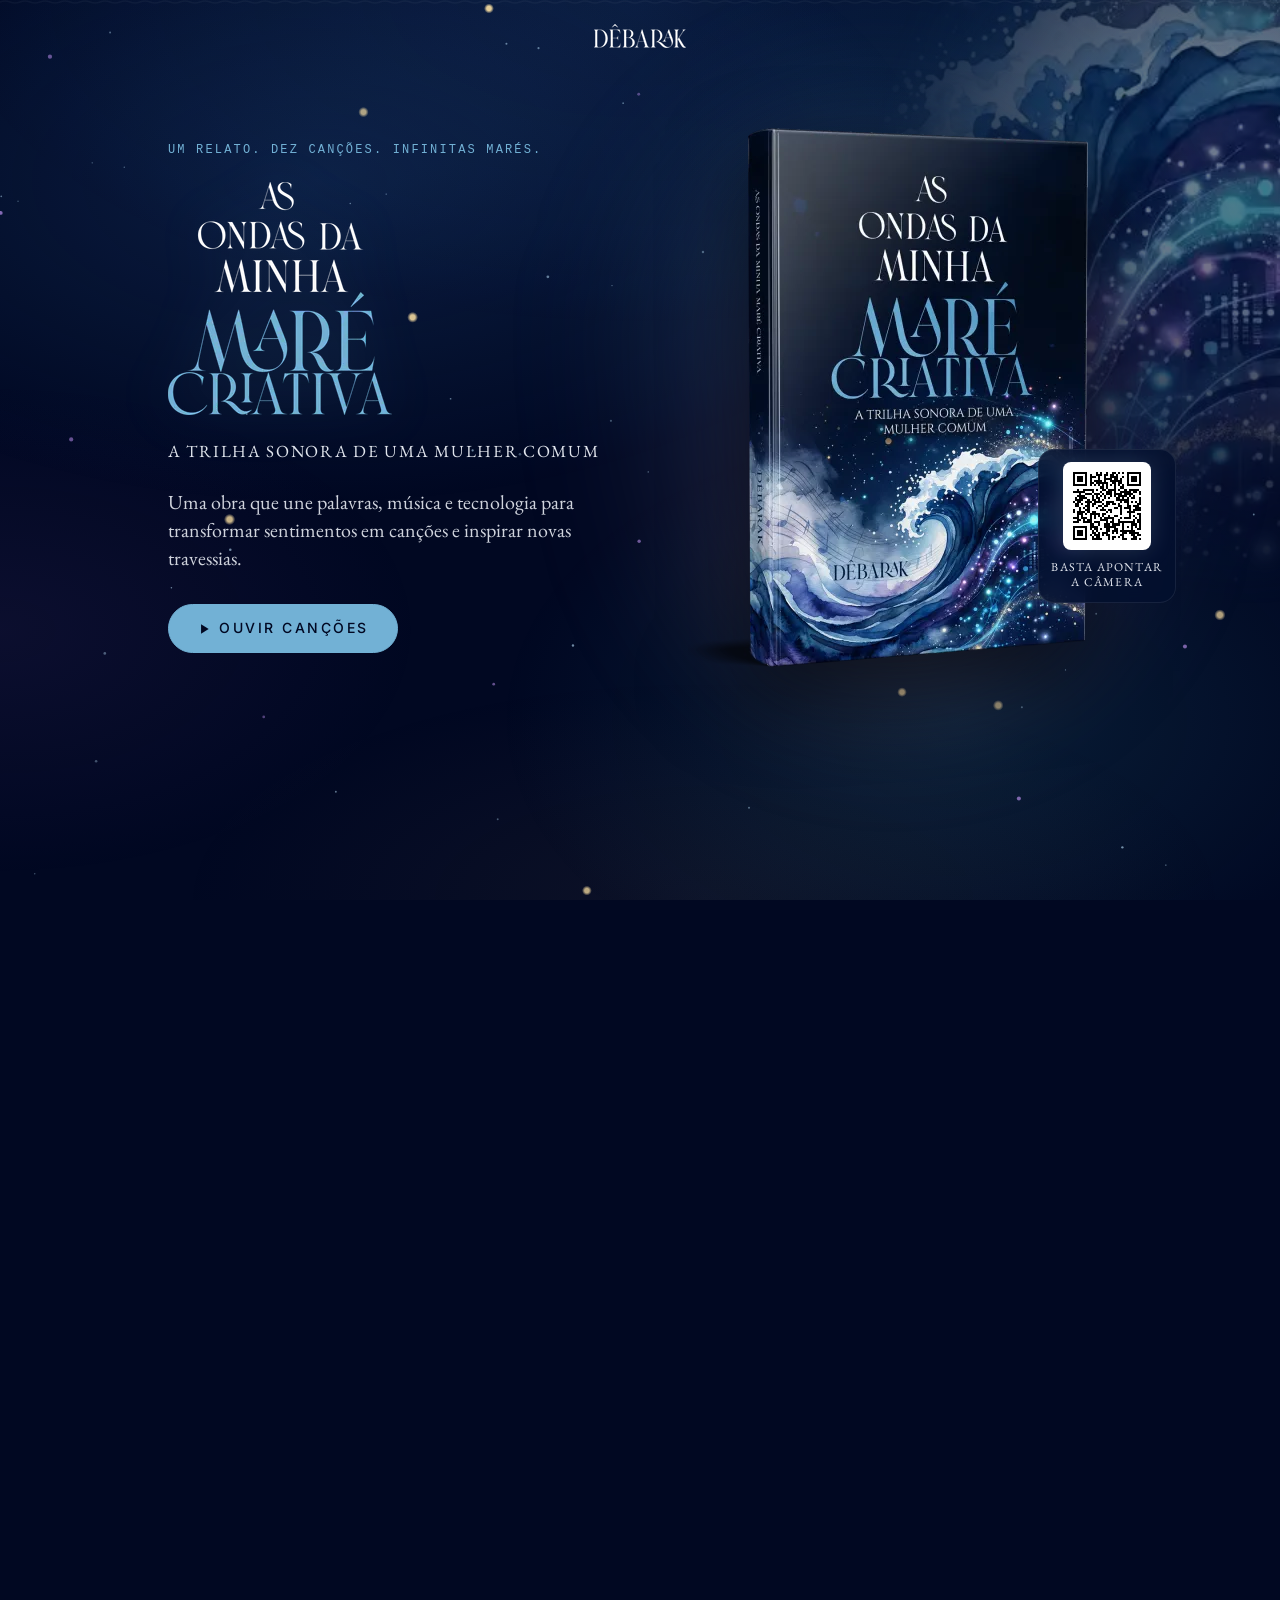
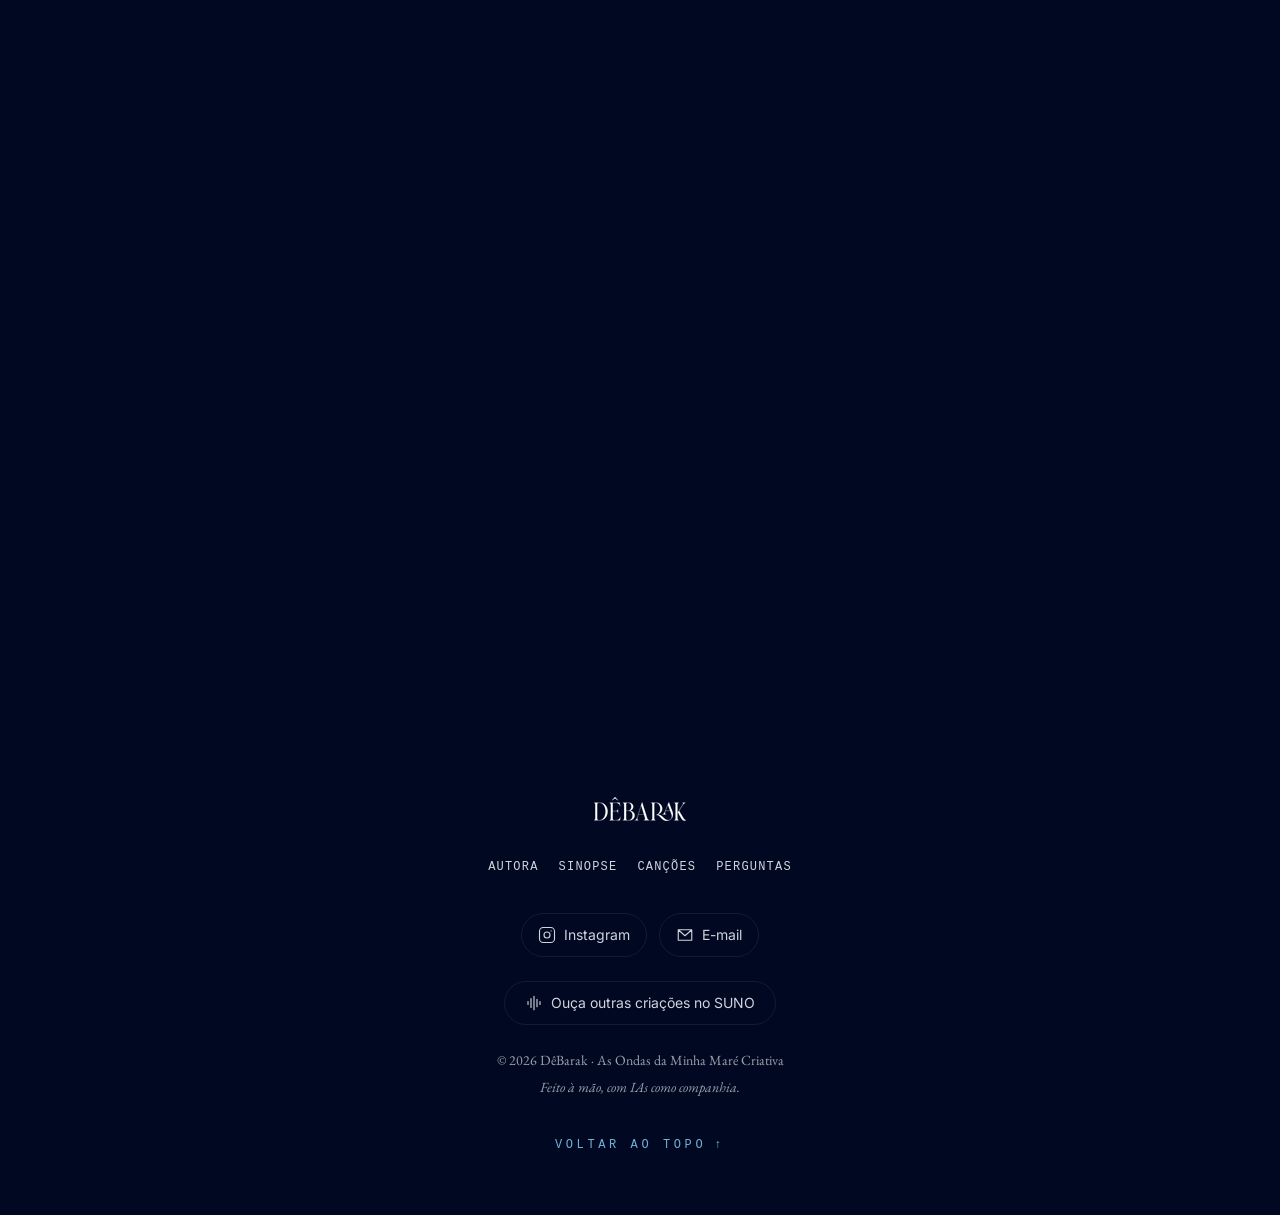
==== commit 929bab9e: "Deploy from debarak@7bfe03ef61d69aea636590ed66dfcf252d259b71 debarak/debarak@7bfe03ef61d69aea636590e" ====
--- a/index.html
+++ b/index.html
@@ -1 +1 @@
-<!DOCTYPE html><html lang="pt-BR" data-astro-cid-ju4pidww><head><meta charset="UTF-8"><meta name="viewport" content="width=device-width, initial-scale=1.0, viewport-fit=cover"><meta name="description" content="Uma obra que une palavras, música e tecnologia para transformar sentimentos em canções e inspirar novas travessias."><meta name="color-scheme" content="dark"><meta name="theme-color" content="#010822"><meta name="referrer" content="strict-origin-when-cross-origin"><link rel="canonical" href="https://www.debarak.com.br/"><link rel="alternate" hreflang="pt-BR" href="https://www.debarak.com.br/"><link rel="icon" type="image/svg+xml" href="/favicon.svg"><link rel="apple-touch-icon" href="/apple-touch-icon.png"><link rel="manifest" href="/manifest.webmanifest"><link rel="preload" href="/_astro/inter-latin-wght-normal.Dx4kXJAl.woff2" as="font" type="font/woff2" crossorigin><link rel="preload" href="/_astro/eb-garamond-latin-400-normal.BCNrxLz_.woff2" as="font" type="font/woff2" crossorigin><link rel="preload" href="/_astro/eb-garamond-latin-400-italic.DSEbMgZu.woff2" as="font" type="font/woff2" crossorigin><title>As Ondas da Minha Maré Criativa · DêBarak</title><meta property="og:type" content="website"><meta property="og:site_name" content="DêBarak"><meta property="og:title" content="As Ondas da Minha Maré Criativa · DêBarak"><meta property="og:description" content="Uma obra que une palavras, música e tecnologia para transformar sentimentos em canções e inspirar novas travessias."><meta property="og:url" content="https://www.debarak.com.br/"><meta property="og:image" content="https://www.debarak.com.br/og-image.jpg"><meta property="og:image:width" content="1200"><meta property="og:image:height" content="630"><meta property="og:image:type" content="image/jpeg"><meta property="og:image:alt" content="Capa social do livro As Ondas da Minha Maré Criativa, de DêBarak"><meta property="og:locale" content="pt_BR"><meta name="twitter:card" content="summary_large_image"><meta name="twitter:title" content="As Ondas da Minha Maré Criativa · DêBarak"><meta name="twitter:description" content="Uma obra que une palavras, música e tecnologia para transformar sentimentos em canções e inspirar novas travessias."><meta name="twitter:image" content="https://www.debarak.com.br/og-image.jpg"><meta name="twitter:image:alt" content="Capa social do livro As Ondas da Minha Maré Criativa, de DêBarak"><script type="application/ld+json">{"@context":"https://schema.org","@type":"WebSite","@id":"https://www.debarak.com.br/#website","url":"https://www.debarak.com.br/","name":"As Ondas da Minha Maré Criativa","alternateName":"DêBarak","description":"Uma obra que une palavras, música e tecnologia para transformar sentimentos em canções e inspirar novas travessias.","inLanguage":"pt-BR","publisher":{"@id":"https://www.debarak.com.br/#author"},"about":{"@id":"https://www.debarak.com.br/#book"}}</script><script type="application/ld+json">{"@context":"https://schema.org","@type":"WebPage","@id":"https://www.debarak.com.br/#webpage","url":"https://www.debarak.com.br/","name":"As Ondas da Minha Maré Criativa · DêBarak","description":"Uma obra que une palavras, música e tecnologia para transformar sentimentos em canções e inspirar novas travessias.","inLanguage":"pt-BR","isPartOf":{"@id":"https://www.debarak.com.br/#website"},"about":{"@id":"https://www.debarak.com.br/#book"},"primaryImageOfPage":"https://www.debarak.com.br/og-image.jpg"}</script><script type="application/ld+json">{"@context":"https://schema.org","@type":"Book","@id":"https://www.debarak.com.br/#book","name":"As Ondas da Minha Maré Criativa","alternateName":"A trilha sonora de uma mulher comum","description":"Uma obra que une palavras, música e tecnologia para transformar sentimentos em canções e inspirar novas travessias.","inLanguage":"pt-BR","author":{"@id":"https://www.debarak.com.br/#author"},"hasPart":{"@id":"https://www.debarak.com.br/#album"},"image":"https://www.debarak.com.br/og-image.jpg","url":"https://www.debarak.com.br/"}</script><script type="application/ld+json">{"@context":"https://schema.org","@type":"Person","@id":"https://www.debarak.com.br/#author","name":"DêBarak","description":"DêBarak é goiana, aposentada e devota fervorosa da música popular brasileira. Cantora de chuveiro por vocação e exploradora de tecnologia por natureza.","url":"https://www.debarak.com.br/","image":"https://www.debarak.com.br/_astro/author-portrait.qljSDqZ9.jpg","nationality":"BR","knowsLanguage":"pt-BR","sameAs":["https://instagram.com/debarak.ondas","https://suno.com/@debarak"]}</script><script type="application/ld+json">{"@context":"https://schema.org","@type":"MusicAlbum","@id":"https://www.debarak.com.br/#album","name":"As Ondas da Minha Maré Criativa","byArtist":{"@id":"https://www.debarak.com.br/#author"},"inLanguage":"pt-BR","numTracks":10,"track":[{"@type":"MusicRecording","@id":"https://www.debarak.com.br/t/01/","url":"https://www.debarak.com.br/t/01/","name":"Maré Dentro de Mim","byArtist":{"@id":"https://www.debarak.com.br/#author"},"duration":"PT3M34S","position":1,"audio":"https://www.debarak.com.br/audio/01-mare-dentro-de-mim.mp3"},{"@type":"MusicRecording","@id":"https://www.debarak.com.br/t/02/","url":"https://www.debarak.com.br/t/02/","name":"Linhas Negras","byArtist":{"@id":"https://www.debarak.com.br/#author"},"duration":"PT3M57S","position":2,"audio":"https://www.debarak.com.br/audio/02-linhas-negras.mp3"},{"@type":"MusicRecording","@id":"https://www.debarak.com.br/t/03/","url":"https://www.debarak.com.br/t/03/","name":"Eu Tentei Seguir","byArtist":{"@id":"https://www.debarak.com.br/#author"},"duration":"PT4M0S","position":3,"audio":"https://www.debarak.com.br/audio/03-eu-tentei-seguir.mp3"},{"@type":"MusicRecording","@id":"https://www.debarak.com.br/t/04/","url":"https://www.debarak.com.br/t/04/","name":"Apneia da Razão","byArtist":{"@id":"https://www.debarak.com.br/#author"},"duration":"PT3M25S","position":4,"audio":"https://www.debarak.com.br/audio/04-apneia-da-razao.mp3"},{"@type":"MusicRecording","@id":"https://www.debarak.com.br/t/05/","url":"https://www.debarak.com.br/t/05/","name":"Me Beija","byArtist":{"@id":"https://www.debarak.com.br/#author"},"duration":"PT2M54S","position":5,"audio":"https://www.debarak.com.br/audio/05-me-beija.mp3"},{"@type":"MusicRecording","@id":"https://www.debarak.com.br/t/06/","url":"https://www.debarak.com.br/t/06/","name":"Nirvana Cor-de-Rosa","byArtist":{"@id":"https://www.debarak.com.br/#author"},"duration":"PT2M55S","position":6,"audio":"https://www.debarak.com.br/audio/06-nirvana-cor-de-rosa.mp3"},{"@type":"MusicRecording","@id":"https://www.debarak.com.br/t/07/","url":"https://www.debarak.com.br/t/07/","name":"Somos Complicadas, Nós, Mulheres","byArtist":{"@id":"https://www.debarak.com.br/#author"},"duration":"PT3M38S","position":7,"audio":"https://www.debarak.com.br/audio/07-somos-complicadas-nos-mulheres.mp3"},{"@type":"MusicRecording","@id":"https://www.debarak.com.br/t/08/","url":"https://www.debarak.com.br/t/08/","name":"Controle Tépido","byArtist":{"@id":"https://www.debarak.com.br/#author"},"duration":"PT3M34S","position":8,"audio":"https://www.debarak.com.br/audio/08-controle-tepido.mp3"},{"@type":"MusicRecording","@id":"https://www.debarak.com.br/t/09/","url":"https://www.debarak.com.br/t/09/","name":"Executando o Vazio","byArtist":{"@id":"https://www.debarak.com.br/#author"},"duration":"PT3M38S","position":9,"audio":"https://www.debarak.com.br/audio/09-executando-o-vazio.mp3"},{"@type":"MusicRecording","@id":"https://www.debarak.com.br/t/10/","url":"https://www.debarak.com.br/t/10/","name":"Queimar de Novo","byArtist":{"@id":"https://www.debarak.com.br/#author"},"duration":"PT4M7S","position":10,"audio":"https://www.debarak.com.br/audio/10-queimar-de-novo.mp3"}]}</script><script type="application/ld+json">{"@context":"https://schema.org","@type":"FAQPage","@id":"https://www.debarak.com.br/#faq","inLanguage":"pt-BR","isPartOf":{"@id":"https://www.debarak.com.br/#website"},"mainEntity":[{"@type":"Question","name":"O que é \"As Ondas da Minha Maré Criativa\"?","acceptedAnswer":{"@type":"Answer","text":"\"As Ondas da Minha Maré Criativa\" é um livro multimídia de DêBarak: um relato íntimo e bem-humorado sobre descobrir a própria criatividade aos 57 anos, acompanhado de dez canções autorais. Cada capítulo tem uma canção correspondente, acessível por QR Code impresso na página."}},{"@type":"Question","name":"Quem é DêBarak?","acceptedAnswer":{"@type":"Answer","text":"DêBarak é uma autora goiana, aposentada, devota da música popular brasileira e aberta a novas experiências criativas por meio da tecnologia. Aos 57 anos, sem formação musical técnica, sem instrumento e sem palco, encontrou nas ferramentas de inteligência artificial generativa uma forma de transformar em canções décadas de histórias, memórias e afetos."}},{"@type":"Question","name":"Como funcionam os QR Codes do livro?","acceptedAnswer":{"@type":"Answer","text":"Cada capítulo impresso traz um QR Code que abre a página da canção daquele capítulo, onde ela toca direto no navegador, com a letra completa ao lado. Os endereços são permanentes e não dependem do título da canção, então um QR impresso continua funcionando mesmo que algo mude no site."}},{"@type":"Question","name":"Preciso ter o livro para ouvir as canções?","acceptedAnswer":{"@type":"Answer","text":"Não. As dez canções de \"As Ondas da Minha Maré Criativa\" podem ser ouvidas gratuitamente neste site, com a letra completa de cada uma. O livro traz o relato em prosa que acompanha as canções, capítulo por capítulo."}},{"@type":"Question","name":"As canções foram feitas com inteligência artificial?","acceptedAnswer":{"@type":"Answer","text":"As canções foram cocriadas com ferramentas de inteligência artificial generativa, a partir de sentimentos, memórias e escolhas da autora. Essa é justamente a história que o livro conta: a IA entrou como parceira de escuta e ferramenta de produção, e a curadoria do sentimento, a decisão sobre o que a canção diz, é da autora."}},{"@type":"Question","name":"O livro já foi lançado?","acceptedAnswer":{"@type":"Answer","text":"Ainda não há data pública de lançamento para \"As Ondas da Minha Maré Criativa\". O aviso sai primeiro no Instagram da autora, @debarak.ondas, e as dez canções já estão disponíveis para ouvir neste site."}}]}</script><meta http-equiv="content-security-policy" content="default-src 'self';img-src 'self' data:;font-src 'self';media-src 'self';connect-src 'self';object-src 'none';base-uri 'self'; script-src 'self' 'sha256-BF0290pkb3jxQsE7z00xR8Imp8X34FLC88L0lkMnrGw=' 'sha256-QzWFZi+FLIx23tnm9SBU4aEgx4x8DsuASP07mfqol/c=' 'sha256-0chmwFk0zaA528yFfGV7J9ppIpdfTPPULncDF3WG7Zs=' 'sha256-eIXWvAmxkr251LJZkjniEK5LcPF3NkapbJepohwYRIc=' 'sha256-Q2BPg90ZMplYY+FSdApNErhpWafg2hcRRbndmvxuL/Q=' 'sha256-47DEQpj8HBSa+/TImW+5JCeuQeRkm5NMpJWZG3hSuFU='; style-src 'self' ; style-src-elem 'self' 'sha256-qaEx7Vb+wpoYmX73ArfFMrRZn6Dk8BVslhyM0B7ajPk=' 'sha256-47DEQpj8HBSa+/TImW+5JCeuQeRkm5NMpJWZG3hSuFU='; style-src-attr 'unsafe-inline';"><link rel="stylesheet" href="/_astro/Nav.jPGfMk9O.css"><link rel="stylesheet" href="/_astro/index.CwumB8sa.css"><script type="module" src="/_astro/page.CMFgH77u.js"></script></head><body id="top" class="flex min-h-svh flex-col" data-astro-cid-ju4pidww><a href="#main-content" class="bg-night-deep border-cover-blue text-cover-blue sr-only focus:not-sr-only focus:fixed focus:top-4 focus:left-4 focus:z-50 focus:rounded-md focus:border focus:px-4 focus:py-2 focus:text-sm focus:font-medium focus:outline-none" data-astro-cid-ju4pidww>Pular para o conteúdo</a><!-- Zero-sized, not display:none: url(#…) can't reliably resolve defs in a non-rendered subtree. --><svg width="0" height="0" aria-hidden="true" focusable="false" class="absolute" data-astro-cid-ju4pidww><defs data-astro-cid-ju4pidww><linearGradient id="wave-gradient" x1="0" y1="0" x2="1" y2="0" data-astro-cid-ju4pidww><stop offset="0%" style="stop-color: var(--color-nebula)" data-astro-cid-ju4pidww></stop><stop offset="55%" style="stop-color: var(--color-cover-blue)" data-astro-cid-ju4pidww></stop><stop offset="100%" style="stop-color: var(--color-moonlight)" data-astro-cid-ju4pidww></stop></linearGradient></defs></svg><div class="aurora-wash" data-anim aria-hidden="true" data-astro-cid-ju4pidww></div><div class="scroll-tide" aria-hidden="true" data-astro-cid-ju4pidww><div class="scroll-tide-fill" data-astro-cid-ju4pidww></div></div><div class="starfield pointer-events-none fixed inset-0 -z-10" data-anim aria-hidden="true" data-astro-cid-t34idrrz><svg class="absolute inset-0 h-full w-full" viewBox="0 0 100 100" preserveAspectRatio="xMidYMid slice" data-astro-cid-t34idrrz><defs data-astro-cid-t34idrrz><radialGradient id="star-glow" data-astro-cid-t34idrrz><stop offset="45%" stop-color="var(--color-star-warm)" data-astro-cid-t34idrrz></stop><stop offset="100%" stop-color="var(--color-star-warm)" stop-opacity="0" data-astro-cid-t34idrrz></stop></radialGradient></defs><g class="starfield-small" data-astro-cid-t34idrrz><circle cx="88.912" cy="91.989" r="0.054" fill="var(--color-star-cool)" opacity="0.342" data-astro-cid-t34idrrz></circle><circle cx="36.924" cy="50.031" r="0.087" fill="var(--color-star-cool)" opacity="0.581" data-astro-cid-t34idrrz></circle><circle cx="39.565" cy="18.259" r="0.08" fill="var(--color-star-cool)" opacity="0.517" data-astro-cid-t34idrrz></circle><circle cx="30.17" cy="30.006" r="0.052" fill="var(--color-star-cool)" opacity="0.55" data-astro-cid-t34idrrz></circle><circle cx="42.07" cy="18.604" r="0.083" fill="var(--color-star-cool)" opacity="0.481" data-astro-cid-t34idrrz></circle><circle cx="8.601" cy="17.387" r="0.074" fill="var(--color-star-cool)" opacity="0.409" data-astro-cid-t34idrrz></circle><circle cx="63.094" cy="59.689" r="0.104" fill="var(--color-star-cool)" opacity="0.434" data-astro-cid-t34idrrz></circle><circle cx="38.884" cy="78.843" r="0.074" fill="var(--color-star-cool)" opacity="0.356" data-astro-cid-t34idrrz></circle><circle cx="69.303" cy="8.182" r="0.063" fill="var(--color-star-cool)" opacity="0.576" data-astro-cid-t34idrrz></circle><circle cx="87.685" cy="81.04" r="0.092" fill="var(--color-star-cool)" opacity="0.592" data-astro-cid-t34idrrz></circle><circle cx="27.364" cy="30.749" r="0.06" fill="var(--color-star-cool)" opacity="0.506" data-astro-cid-t34idrrz></circle><circle cx="21.672" cy="90.643" r="0.107" fill="var(--color-star-cool)" opacity="0.417" data-astro-cid-t34idrrz></circle><circle cx="3.943" cy="94.056" r="0.074" fill="var(--color-star-cool)" opacity="0.426" data-astro-cid-t34idrrz></circle><circle cx="7.51" cy="74.321" r="0.101" fill="var(--color-star-cool)" opacity="0.331" data-astro-cid-t34idrrz></circle><circle cx="65.707" cy="64.772" r="0.087" fill="var(--color-star-cool)" opacity="0.534" data-astro-cid-t34idrrz></circle><circle cx="11.867" cy="98.74" r="0.052" fill="var(--color-star-cool)" opacity="0.534" data-astro-cid-t34idrrz></circle><circle cx="79.324" cy="9.561" r="0.077" fill="var(--color-star-cool)" opacity="0.431" data-astro-cid-t34idrrz></circle><circle cx="1.409" cy="30.566" r="0.061" fill="var(--color-star-cool)" opacity="0.326" data-astro-cid-t34idrrz></circle><circle cx="11.458" cy="95.09" r="0.084" fill="var(--color-star-cool)" opacity="0.318" data-astro-cid-t34idrrz></circle><circle cx="42.803" cy="36.466" r="0.108" fill="var(--color-star-cool)" opacity="0.507" data-astro-cid-t34idrrz></circle><circle cx="28.778" cy="88.028" r="0.09" fill="var(--color-star-cool)" opacity="0.393" data-astro-cid-t34idrrz></circle><circle cx="2.716" cy="83.107" r="0.052" fill="var(--color-star-cool)" opacity="0.376" data-astro-cid-t34idrrz></circle><circle cx="97.95" cy="55.039" r="0.073" fill="var(--color-star-cool)" opacity="0.557" data-astro-cid-t34idrrz></circle><circle cx="47.814" cy="37.156" r="0.054" fill="var(--color-star-cool)" opacity="0.435" data-astro-cid-t34idrrz></circle><circle cx="85.64" cy="62.791" r="0.075" fill="var(--color-star-cool)" opacity="0.41" data-astro-cid-t34idrrz></circle><circle cx="44.763" cy="65.278" r="0.094" fill="var(--color-star-cool)" opacity="0.582" data-astro-cid-t34idrrz></circle><circle cx="58.516" cy="77.951" r="0.073" fill="var(--color-star-cool)" opacity="0.451" data-astro-cid-t34idrrz></circle><circle cx="60.231" cy="34.141" r="0.092" fill="var(--color-star-cool)" opacity="0.418" data-astro-cid-t34idrrz></circle><circle cx="83.243" cy="67.184" r="0.05" fill="var(--color-star-cool)" opacity="0.582" data-astro-cid-t34idrrz></circle><circle cx="60.885" cy="10.412" r="0.088" fill="var(--color-star-cool)" opacity="0.443" data-astro-cid-t34idrrz></circle><circle cx="26.489" cy="97.158" r="0.105" fill="var(--color-star-cool)" opacity="0.402" data-astro-cid-t34idrrz></circle><circle cx="13.39" cy="60.757" r="0.061" fill="var(--color-star-cool)" opacity="0.557" data-astro-cid-t34idrrz></circle><circle cx="54.92" cy="34.54" r="0.097" fill="var(--color-star-cool)" opacity="0.41" data-astro-cid-t34idrrz></circle><circle cx="84.414" cy="51.842" r="0.052" fill="var(--color-star-cool)" opacity="0.36" data-astro-cid-t34idrrz></circle><circle cx="35.203" cy="45.996" r="0.067" fill="var(--color-star-cool)" opacity="0.507" data-astro-cid-t34idrrz></circle><circle cx="40.622" cy="50.335" r="0.101" fill="var(--color-star-cool)" opacity="0.352" data-astro-cid-t34idrrz></circle><circle cx="34.005" cy="98.192" r="0.055" fill="var(--color-star-cool)" opacity="0.594" data-astro-cid-t34idrrz></circle><circle cx="48.683" cy="22.902" r="0.068" fill="var(--color-star-cool)" opacity="0.433" data-astro-cid-t34idrrz></circle><circle cx="17.991" cy="57.796" r="0.1" fill="var(--color-star-cool)" opacity="0.569" data-astro-cid-t34idrrz></circle><circle cx="75.262" cy="36.209" r="0.052" fill="var(--color-star-cool)" opacity="0.502" data-astro-cid-t34idrrz></circle><circle cx="53.83" cy="91.474" r="0.064" fill="var(--color-star-cool)" opacity="0.333" data-astro-cid-t34idrrz></circle><circle cx="87.027" cy="56.924" r="0.094" fill="var(--color-star-cool)" opacity="0.461" data-astro-cid-t34idrrz></circle><circle cx="8.187" cy="65.893" r="0.105" fill="var(--color-star-cool)" opacity="0.386" data-astro-cid-t34idrrz></circle><circle cx="50.643" cy="51.713" r="0.054" fill="var(--color-star-cool)" opacity="0.508" data-astro-cid-t34idrrz></circle><circle cx="47.729" cy="47.719" r="0.084" fill="var(--color-star-cool)" opacity="0.327" data-astro-cid-t34idrrz></circle><circle cx="32.778" cy="87.243" r="0.092" fill="var(--color-star-cool)" opacity="0.544" data-astro-cid-t34idrrz></circle><circle cx="39.123" cy="3.619" r="0.1" fill="var(--color-star-cool)" opacity="0.358" data-astro-cid-t34idrrz></circle><circle cx="0.098" cy="30.18" r="0.068" fill="var(--color-star-cool)" opacity="0.469" data-astro-cid-t34idrrz></circle><circle cx="49.035" cy="0.26" r="0.075" fill="var(--color-star-cool)" opacity="0.378" data-astro-cid-t34idrrz></circle><circle cx="19.27" cy="47.192" r="0.081" fill="var(--color-star-cool)" opacity="0.483" data-astro-cid-t34idrrz></circle><circle cx="44.133" cy="4.309" r="0.107" fill="var(--color-star-cool)" opacity="0.586" data-astro-cid-t34idrrz></circle><circle cx="56.96" cy="4.944" r="0.052" fill="var(--color-star-cool)" opacity="0.486" data-astro-cid-t34idrrz></circle><circle cx="91.083" cy="82.431" r="0.057" fill="var(--color-star-cool)" opacity="0.583" data-astro-cid-t34idrrz></circle><circle cx="79.835" cy="70.103" r="0.081" fill="var(--color-star-cool)" opacity="0.378" data-astro-cid-t34idrrz></circle><circle cx="56.551" cy="1.294" r="0.085" fill="var(--color-star-cool)" opacity="0.57" data-astro-cid-t34idrrz></circle><circle cx="54.563" cy="9.337" r="0.088" fill="var(--color-star-cool)" opacity="0.359" data-astro-cid-t34idrrz></circle><circle cx="7.204" cy="27.565" r="0.05" fill="var(--color-star-cool)" opacity="0.445" data-astro-cid-t34idrrz></circle><circle cx="47.809" cy="89.311" r="0.052" fill="var(--color-star-cool)" opacity="0.328" data-astro-cid-t34idrrz></circle><circle cx="9.709" cy="27.909" r="0.054" fill="var(--color-star-cool)" opacity="0.409" data-astro-cid-t34idrrz></circle><circle cx="26.24" cy="76.693" r="0.075" fill="var(--color-star-cool)" opacity="0.487" data-astro-cid-t34idrrz></circle></g><g class="starfield-medium" data-astro-cid-t34idrrz><circle cx="92.575" cy="65.354" r="0.158" fill="var(--color-star-violet)" style="--star-opacity:0.675;--twinkle-delay:5.909s;--twinkle-duration:5.033s;" data-astro-cid-t34idrrz></circle><circle cx="12.501" cy="91.606" r="0.136" fill="var(--color-star-violet)" style="--star-opacity:0.518;--twinkle-delay:4.577s;--twinkle-duration:4.175s;" data-astro-cid-t34idrrz></circle><circle cx="31.5" cy="5.822" r="0.152" fill="var(--color-star-violet)" style="--star-opacity:0.747;--twinkle-delay:1.189s;--twinkle-duration:5.503s;" data-astro-cid-t34idrrz></circle><circle cx="82.907" cy="41.334" r="0.148" fill="var(--color-star-violet)" style="--star-opacity:0.428;--twinkle-delay:3.746s;--twinkle-duration:6.35s;" data-astro-cid-t34idrrz></circle><circle cx="0.055" cy="31.475" r="0.154" fill="var(--color-star-violet)" style="--star-opacity:0.729;--twinkle-delay:2.247s;--twinkle-duration:4.048s;" data-astro-cid-t34idrrz></circle><circle cx="16.277" cy="9.579" r="0.108" fill="var(--color-star-violet)" style="--star-opacity:0.715;--twinkle-delay:4.692s;--twinkle-duration:3.931s;" data-astro-cid-t34idrrz></circle><circle cx="64.906" cy="8.98" r="0.131" fill="var(--color-star-violet)" style="--star-opacity:0.503;--twinkle-delay:1.082s;--twinkle-duration:3.333s;" data-astro-cid-t34idrrz></circle><circle cx="79.276" cy="63.011" r="0.164" fill="var(--color-star-violet)" style="--star-opacity:0.56;--twinkle-delay:5.417s;--twinkle-duration:3.587s;" data-astro-cid-t34idrrz></circle><circle cx="92.719" cy="5.004" r="0.146" fill="var(--color-star-violet)" style="--star-opacity:0.653;--twinkle-delay:1.696s;--twinkle-duration:6.026s;" data-astro-cid-t34idrrz></circle><circle cx="38.571" cy="68.293" r="0.107" fill="var(--color-star-violet)" style="--star-opacity:0.549;--twinkle-delay:3.919s;--twinkle-duration:3.984s;" data-astro-cid-t34idrrz></circle><circle cx="50.163" cy="86.213" r="0.167" fill="var(--color-star-violet)" style="--star-opacity:0.713;--twinkle-delay:2.087s;--twinkle-duration:6.793s;" data-astro-cid-t34idrrz></circle><circle cx="60.829" cy="92.095" r="0.176" fill="var(--color-star-violet)" style="--star-opacity:0.563;--twinkle-delay:4.199s;--twinkle-duration:3.788s;" data-astro-cid-t34idrrz></circle><circle cx="3.903" cy="19.273" r="0.165" fill="var(--color-star-violet)" style="--star-opacity:0.565;--twinkle-delay:0.256s;--twinkle-duration:4.301s;" data-astro-cid-t34idrrz></circle><circle cx="12.717" cy="1.082" r="0.162" fill="var(--color-star-violet)" style="--star-opacity:0.486;--twinkle-delay:4.257s;--twinkle-duration:5.666s;" data-astro-cid-t34idrrz></circle><circle cx="20.605" cy="70.853" r="0.109" fill="var(--color-star-violet)" style="--star-opacity:0.443;--twinkle-delay:0.202s;--twinkle-duration:5.216s;" data-astro-cid-t34idrrz></circle><circle cx="60.901" cy="61.92" r="0.125" fill="var(--color-star-violet)" style="--star-opacity:0.552;--twinkle-delay:2.092s;--twinkle-duration:4.284s;" data-astro-cid-t34idrrz></circle><circle cx="66.938" cy="7.617" r="0.15" fill="var(--color-star-violet)" style="--star-opacity:0.58;--twinkle-delay:5.927s;--twinkle-duration:4.205s;" data-astro-cid-t34idrrz></circle><circle cx="72.048" cy="41.277" r="0.125" fill="var(--color-star-violet)" style="--star-opacity:0.644;--twinkle-delay:1.705s;--twinkle-duration:6.31s;" data-astro-cid-t34idrrz></circle><circle cx="9.566" cy="96.233" r="0.168" fill="var(--color-star-violet)" style="--star-opacity:0.51;--twinkle-delay:3.429s;--twinkle-duration:3.935s;" data-astro-cid-t34idrrz></circle><circle cx="12.825" cy="5.819" r="0.131" fill="var(--color-star-violet)" style="--star-opacity:0.645;--twinkle-delay:1.096s;--twinkle-duration:6.411s;" data-astro-cid-t34idrrz></circle><circle cx="15.158" cy="3.368" r="0.133" fill="var(--color-star-violet)" style="--star-opacity:0.466;--twinkle-delay:2.709s;--twinkle-duration:3.072s;" data-astro-cid-t34idrrz></circle><circle cx="49.898" cy="22.213" r="0.114" fill="var(--color-star-violet)" style="--star-opacity:0.439;--twinkle-delay:4.265s;--twinkle-duration:3.252s;" data-astro-cid-t34idrrz></circle><circle cx="50.379" cy="95.688" r="0.104" fill="var(--color-star-violet)" style="--star-opacity:0.681;--twinkle-delay:1.766s;--twinkle-duration:4.283s;" data-astro-cid-t34idrrz></circle><circle cx="49.934" cy="57.126" r="0.133" fill="var(--color-star-violet)" style="--star-opacity:0.609;--twinkle-delay:3.212s;--twinkle-duration:3.5s;" data-astro-cid-t34idrrz></circle><circle cx="81.896" cy="39.86" r="0.142" fill="var(--color-star-violet)" style="--star-opacity:0.689;--twinkle-delay:4.602s;--twinkle-duration:6.235s;" data-astro-cid-t34idrrz></circle><circle cx="79.6" cy="77.224" r="0.159" fill="var(--color-star-violet)" style="--star-opacity:0.688;--twinkle-delay:1.936s;--twinkle-duration:5.822s;" data-astro-cid-t34idrrz></circle><circle cx="76.377" cy="2.55" r="0.126" fill="var(--color-star-violet)" style="--star-opacity:0.723;--twinkle-delay:3.215s;--twinkle-duration:3.595s;" data-astro-cid-t34idrrz></circle><circle cx="5.562" cy="49.173" r="0.162" fill="var(--color-star-violet)" style="--star-opacity:0.56;--twinkle-delay:4.438s;--twinkle-duration:4.885s;" data-astro-cid-t34idrrz></circle></g><g class="starfield-large" data-astro-cid-t34idrrz><circle cx="4.213" cy="5.901" r="0.328" fill="url(#star-glow)" style="--star-opacity:0.745;--twinkle-delay:0.033s;--twinkle-duration:3.013s;" data-astro-cid-t34idrrz></circle><circle cx="93.891" cy="5.61" r="0.56" fill="url(#star-glow)" style="--star-opacity:0.819;--twinkle-delay:1.553s;--twinkle-duration:5.538s;" data-astro-cid-t34idrrz></circle><circle cx="38.2" cy="15.505" r="0.39" fill="url(#star-glow)" style="--star-opacity:0.891;--twinkle-delay:4.35s;--twinkle-duration:3.138s;" data-astro-cid-t34idrrz></circle><circle cx="70.471" cy="68.918" r="0.378" fill="url(#star-glow)" style="--star-opacity:0.725;--twinkle-delay:4.426s;--twinkle-duration:5.144s;" data-astro-cid-t34idrrz></circle><circle cx="24.038" cy="99.183" r="0.362" fill="url(#star-glow)" style="--star-opacity:0.79;--twinkle-delay:3.778s;--twinkle-duration:4.892s;" data-astro-cid-t34idrrz></circle><circle cx="32.235" cy="39.633" r="0.426" fill="url(#star-glow)" style="--star-opacity:0.852;--twinkle-delay:4.409s;--twinkle-duration:3.714s;" data-astro-cid-t34idrrz></circle><circle cx="28.395" cy="23.601" r="0.408" fill="url(#star-glow)" style="--star-opacity:0.677;--twinkle-delay:2.318s;--twinkle-duration:6.943s;" data-astro-cid-t34idrrz></circle><circle cx="45.851" cy="84.422" r="0.386" fill="url(#star-glow)" style="--star-opacity:0.732;--twinkle-delay:5.504s;--twinkle-duration:3.913s;" data-astro-cid-t34idrrz></circle><circle cx="17.937" cy="55.427" r="0.442" fill="url(#star-glow)" style="--star-opacity:0.784;--twinkle-delay:3.968s;--twinkle-duration:3.957s;" data-astro-cid-t34idrrz></circle><circle cx="77.986" cy="69.952" r="0.418" fill="url(#star-glow)" style="--star-opacity:0.599;--twinkle-delay:5.71s;--twinkle-duration:4.408s;" data-astro-cid-t34idrrz></circle><circle cx="59.331" cy="61.328" r="0.39" fill="url(#star-glow)" style="--star-opacity:0.645;--twinkle-delay:0.729s;--twinkle-duration:6.6s;" data-astro-cid-t34idrrz></circle><circle cx="95.306" cy="62.889" r="0.44" fill="url(#star-glow)" style="--star-opacity:0.687;--twinkle-delay:3.027s;--twinkle-duration:3.866s;" data-astro-cid-t34idrrz></circle></g></svg></div><header class="absolute inset-x-0 top-0 z-30"><div class="page-container flex items-center justify-center pt-[calc(1.5rem+env(safe-area-inset-top))] pb-6"><!-- `-m-2 p-2` enlarges the tap target without changing layout. --><a href="#top" class="-m-2 flex items-center p-2 transition-opacity active:opacity-70" aria-label="DêBarak"><img src="/_astro/wordmark.DsOjPOXy_Z1fRK1r.webp" srcset="/_astro/wordmark.DsOjPOXy_Z1fRK1r.webp 1x, /_astro/wordmark.DsOjPOXy_O6jW4.webp 2x" alt loading="eager" decoding="async" width="92" height="24" class="h-5 w-auto md:h-6"></a></div></header><!-- `min-h-full` on a child computes to zero here (main's height is auto); use `centerMain`. --><main id="main-content" class="flex-1" data-astro-cid-ju4pidww><!-- Bottom padding matches Section's so the first chapter divider aligns with the rest. --><section class="relative isolate pt-[calc(6rem+env(safe-area-inset-top))] pb-6 md:pt-[calc(7rem+env(safe-area-inset-top))] md:pb-10 lg:pt-[calc(8rem+env(safe-area-inset-top))] lg:pb-16"><div class="pointer-events-none absolute inset-0 -z-10 overflow-hidden" aria-hidden="true"><div class="absolute -top-[20%] right-[-25%] h-[120%] w-[110%] opacity-45 mix-blend-screen md:right-[-15%] md:w-[80%]" style="mask-image: radial-gradient(ellipse 56% 72% at 78% 38%, black 18%, transparent 66%); -webkit-mask-image: radial-gradient(ellipse 56% 72% at 78% 38%, black 18%, transparent 66%);"><img src="/_astro/waves.DBh3qVA0_ZTHMtN.webp" srcset="/_astro/waves.DBh3qVA0_ZzERVk.webp 440w, /_astro/waves.DBh3qVA0_ZTHMtN.webp 714w" alt sizes="(min-width:768px) 80vw, 110vw" loading="eager" fetchpriority="high" decoding="async" width="714" height="1280" class="h-full w-full object-cover"></div></div><div class="page-container grid items-center gap-14 lg:grid-cols-2 lg:gap-12"><div class="flex flex-col items-center gap-6 text-center lg:items-start lg:text-left"><p class="eyebrow text-cover-blue lg:tracking-eyebrow tracking-wider text-balance">Um relato. Dez canções. Infinitas marés.</p><div class="flex items-center justify-center lg:block"><h1><span class="sr-only">As Ondas da Minha Maré Criativa</span><img src="/_astro/book-title.C7qBMAwW_Z2cjP6C.webp" srcset="/_astro/book-title.C7qBMAwW_Z2jJn57.webp 224w, /_astro/book-title.C7qBMAwW_Z1jlbCS.webp 448w" alt sizes="224px" loading="lazy" decoding="async" width="1054" height="1095" class="hero-lettering hidden w-full lg:block lg:max-w-56"></h1><img src="/_astro/book-mockup.Bs9SW4O5_1pbyIT.webp" srcset="/_astro/book-mockup.Bs9SW4O5_2b8F15.webp 224w, /_astro/book-mockup.Bs9SW4O5_Z2kWEvV.webp 288w, /_astro/book-mockup.Bs9SW4O5_2n2z6A.webp 448w, /_astro/book-mockup.Bs9SW4O5_Z2nAtxo.webp 576w" alt="Capa de As Ondas da Minha Maré Criativa, de DêBarak" sizes="(min-width:640px) 288px, 224px" loading="eager" decoding="async" width="900" height="1212" class="drop-shadow-book w-56 sm:w-72 lg:hidden"></div><p class="font-serif text-hero-subtitle sm:tracking-label whitespace-nowrap text-neutral-200 uppercase">A trilha sonora de uma mulher comum</p><p class="max-w-md font-serif text-xl text-neutral-300">Uma obra que une palavras, música e tecnologia para transformar sentimentos em canções e inspirar novas travessias.</p><div class="mt-2 flex w-full flex-col items-stretch gap-3 sm:flex-row sm:flex-wrap sm:items-center sm:justify-center lg:justify-start"><a href="#cancoes" class="btn-secondary btn-shine bg-cover-blue border-cover-blue text-night-deep justify-center hover:bg-white"><svg width="14" height="14" viewBox="0 0 24 24" fill="currentColor" aria-hidden="true"><path d="M7 4l13 8-13 8z"></path></svg>Ouvir canções</a></div></div><div class="relative hidden items-center justify-center lg:flex"><div class="absolute -inset-10 -z-10 rounded-full blur-3xl" style="background: radial-gradient(circle at 42% 30%, color-mix(in srgb, var(--color-cover-blue) 22%, transparent), transparent 60%), radial-gradient(circle at 62% 62%, color-mix(in srgb, var(--color-accent) 20%, transparent), transparent 62%), radial-gradient(circle at 52% 92%, color-mix(in srgb, var(--color-accent-gold) 14%, transparent), transparent 55%);" aria-hidden="true"></div><img src="/_astro/book-mockup.Bs9SW4O5_1pbyIT.webp" srcset="/_astro/book-mockup.Bs9SW4O5_Z2bXRxC.webp 280w, /_astro/book-mockup.Bs9SW4O5_CM3Lx.webp 360w, /_astro/book-mockup.Bs9SW4O5_ZeC0gK.webp 400w, /_astro/book-mockup.Bs9SW4O5_Z272lCe.webp 560w, /_astro/book-mockup.Bs9SW4O5_Z1wGBLP.webp 720w, /_astro/book-mockup.Bs9SW4O5_Z1wmvim.webp 800w" alt="Capa de As Ondas da Minha Maré Criativa, de DêBarak" sizes="(min-width:1024px) 400px, (min-width:768px) 360px, 280px" loading="lazy" decoding="async" width="900" height="1212" class="drop-shadow-book w-[280px] md:w-[360px] lg:w-[400px]"><a href="/t/01/" class="border-surface-border bg-night-mid/85 absolute -right-6 bottom-16 hidden xl:-right-16 flex-col items-center gap-2.5 rounded-2xl border p-3 backdrop-blur transition-colors hover:border-cover-blue/60 lg:flex" aria-label="Abrir a faixa 01. No livro, cada capítulo tem um QR Code como este."><span class="qr-plate rounded-lg bg-white p-1.5"><img src="/qr/01.svg" alt="" width="76" height="76" class="block" loading="lazy"></span><span class="font-serif text-xs leading-tight tracking-label text-center text-neutral-200 uppercase">Basta apontar <br>a câmera</span></a></div></div></section><!-- `py` is half of Section's `pb`; change them together. --><div class="page-container flex items-center gap-6 py-3 md:py-5 lg:py-8" data-reveal data-astro-cid-2pztfyjo><div class="chapter-rule flex-1" aria-hidden="true" data-astro-cid-2pztfyjo></div><div class="flex flex-col items-center gap-2 text-center" data-astro-cid-2pztfyjo><span class="eyebrow-sm" data-astro-cid-2pztfyjo>Capítulo I</span><svg width="48" height="13" viewBox="0 0 38 10" fill="none" class="text-cover-blue opacity-70" aria-hidden="true"><path d="M1 5 Q 6 1, 11 5 T 21 5 T 31 5 T 37 5" stroke="url(#wave-gradient)" stroke-width="1.5" stroke-linecap="round"></path></svg><span class="font-serif text-lg text-neutral-200 italic md:text-xl" data-astro-cid-2pztfyjo>A autora</span></div><div class="chapter-rule flex-1" aria-hidden="true" data-astro-cid-2pztfyjo></div></div><section id="autora" class="page-container relative pb-6 md:pb-10 lg:pb-16" data-reveal><div class="grid items-start gap-10 md:gap-14 lg:grid-cols-[5fr_7fr] lg:gap-20"><div class="author-portrait shadow-accent/30 relative mx-auto aspect-square w-full max-w-[200px] overflow-hidden md:max-w-[300px] rounded-full shadow-2xl lg:mx-0"><img src="/_astro/author-portrait.qljSDqZ9_SMoUK.webp" srcset="/_astro/author-portrait.qljSDqZ9_J4jUM.webp 240w, /_astro/author-portrait.qljSDqZ9_2rY2Bg.webp 480w" alt="DêBarak de chapéu e cachecol azul, sorrindo com o rosto apoiado na mão" sizes="(min-width:768px) 300px, 200px" loading="lazy" decoding="async" width="960" height="960" class="h-full w-full object-cover object-center"></div><div class="flex flex-col items-start gap-5"><h2 class="display-serif text-4xl md:text-5xl lg:text-6xl">DêBarak</h2><div class="prose-stack md:text-xl"><p>DêBarak é goiana, aposentada e devota fervorosa da música popular brasileira. Cantora de chuveiro por vocação e exploradora de tecnologia por natureza.</p><p>Aos 57 anos, descobriu nas ferramentas de inteligência artificial generativa uma porta que nunca havia tentado abrir. E, do outro lado, encontrou canções que sempre estiveram dentro dela.</p></div></div></div></section><!-- `py` is half of Section's `pb`; change them together. --><div class="page-container flex items-center gap-6 py-3 md:py-5 lg:py-8" data-reveal data-astro-cid-2pztfyjo><div class="chapter-rule flex-1" aria-hidden="true" data-astro-cid-2pztfyjo></div><div class="flex flex-col items-center gap-2 text-center" data-astro-cid-2pztfyjo><span class="eyebrow-sm" data-astro-cid-2pztfyjo>Capítulo II</span><svg width="48" height="13" viewBox="0 0 38 10" fill="none" class="text-cover-blue opacity-70" aria-hidden="true"><path d="M1 5 Q 6 1, 11 5 T 21 5 T 31 5 T 37 5" stroke="url(#wave-gradient)" stroke-width="1.5" stroke-linecap="round"></path></svg><span class="font-serif text-lg text-neutral-200 italic md:text-xl" data-astro-cid-2pztfyjo>A obra</span></div><div class="chapter-rule flex-1" aria-hidden="true" data-astro-cid-2pztfyjo></div></div><section id="obra" class="page-container relative pb-6 md:pb-10 lg:pb-16" data-reveal><div id="sinopse" class="panel-md relative overflow-hidden"><div class="grid gap-6 md:gap-10 lg:grid-cols-[1fr_2fr] lg:grid-rows-[auto_1fr] lg:gap-x-12 lg:gap-y-4"><h2 class="display-serif text-4xl md:text-5xl lg:col-start-1 lg:row-start-1">Sinopse</h2><div class="prose-stack md:text-xl lg:col-start-2 lg:row-span-2 lg:row-start-1 lg:max-w-xl"><p>E se a criatividade que você achava perdida estivesse apenas esperando a ferramenta certa para emergir? Foi o que descobriu DêBarak aos 57 anos: sem formação técnica, sem instrumento, sem palco, mas com décadas de amor pela música popular brasileira e um baú de histórias que nunca tinham encontrado melodia.</p><p>O livro As Ondas da Minha Maré Criativa apresenta o relato íntimo, bem-humorado e honesto dessa travessia: sapos emocionais que viram samba, bugs de sistema que viram poesia, a curadoria do sentimento como forma de autoria. Não é um livro sobre tecnologia: é sobre coragem, sobre criar sem precisar de credencial. Dez canções autorais acompanham cada capítulo, acessíveis por QR Code, entrelaçando texto, memória e música.</p></div><ul class="grid grid-cols-2 gap-x-4 gap-y-6 md:mt-4 md:flex md:flex-col md:gap-5 lg:col-start-1 lg:row-start-2"><li class="flex flex-col items-start gap-2 text-left md:flex-row md:items-center md:gap-3"><span class="bg-accent/10 border-accent-border flex h-10 w-10 shrink-0 items-center justify-center rounded-full border"><svg class="text-accent" width="18" height="18" viewBox="0 0 24 24" fill="none" aria-hidden="true"><path d="M9 18V4l10-2v14 M9 18a3 3 0 1 1-3 3 3 3 0 0 1 3-3z M19 14a3 3 0 1 1-3 3 3 3 0 0 1 3-3z" stroke="currentColor" stroke-width="1.5" stroke-linecap="round" stroke-linejoin="round"></path></svg></span><p class="font-serif text-sm leading-snug text-neutral-300 md:text-base">10 canções autorais, uma por capítulo</p></li><li class="flex flex-col items-start gap-2 text-left md:flex-row md:items-center md:gap-3"><span class="bg-accent/10 border-accent-border flex h-10 w-10 shrink-0 items-center justify-center rounded-full border"><svg class="text-accent" width="18" height="18" viewBox="0 0 24 24" fill="none" aria-hidden="true"><path d="M4 5a2 2 0 0 1 2-2h12v18H6a2 2 0 0 1-2-2V5z M4 5h12v14" stroke="currentColor" stroke-width="1.5" stroke-linecap="round" stroke-linejoin="round"></path></svg></span><p class="font-serif text-sm leading-snug text-neutral-300 md:text-base">QR Codes ligam cada leitura ao seu som</p></li><li class="flex flex-col items-start gap-2 text-left md:flex-row md:items-center md:gap-3"><span class="bg-accent/10 border-accent-border flex h-10 w-10 shrink-0 items-center justify-center rounded-full border"><svg class="text-accent" width="18" height="18" viewBox="0 0 24 24" fill="none" aria-hidden="true"><path d="M12 3l1.8 5.2L19 10l-5.2 1.8L12 17l-1.8-5.2L5 10l5.2-1.8L12 3z M5 18l.8 2.2L8 21l-2.2.8L5 24l-.8-2.2L2 21l2.2-.8L5 18z" stroke="currentColor" stroke-width="1.5" stroke-linecap="round" stroke-linejoin="round"></path></svg></span><p class="font-serif text-sm leading-snug text-neutral-300 md:text-base">Cocriado com IAs generativas como parceiras de escuta</p></li><li class="flex flex-col items-start gap-2 text-left md:flex-row md:items-center md:gap-3"><span class="bg-accent/10 border-accent-border flex h-10 w-10 shrink-0 items-center justify-center rounded-full border"><svg class="text-accent" width="18" height="18" viewBox="0 0 24 24" fill="none" aria-hidden="true"><path d="M12 21s-7-4.5-7-10a4 4 0 0 1 7-2.6A4 4 0 0 1 19 11c0 5.5-7 10-7 10z" stroke="currentColor" stroke-width="1.5" stroke-linecap="round" stroke-linejoin="round"></path></svg></span><p class="font-serif text-sm leading-snug text-neutral-300 md:text-base">Memórias e reflexões da travessia íntima da autora</p></li></ul></div></div></section><!-- `py` is half of Section's `pb`; change them together. --><div class="page-container flex items-center gap-6 py-3 md:py-5 lg:py-8" data-reveal data-astro-cid-2pztfyjo><div class="chapter-rule flex-1" aria-hidden="true" data-astro-cid-2pztfyjo></div><div class="flex flex-col items-center gap-2 text-center" data-astro-cid-2pztfyjo><span class="eyebrow-sm" data-astro-cid-2pztfyjo>Capítulo III</span><svg width="48" height="13" viewBox="0 0 38 10" fill="none" class="text-cover-blue opacity-70" aria-hidden="true"><path d="M1 5 Q 6 1, 11 5 T 21 5 T 31 5 T 37 5" stroke="url(#wave-gradient)" stroke-width="1.5" stroke-linecap="round"></path></svg><span class="font-serif text-lg text-neutral-200 italic md:text-xl" data-astro-cid-2pztfyjo>Dez marés</span></div><div class="chapter-rule flex-1" aria-hidden="true" data-astro-cid-2pztfyjo></div></div><section id="cancoes" class="page-container relative pb-6 md:pb-10 lg:pb-16" data-reveal><div class="mb-8 flex items-center justify-center md:hidden" aria-hidden="true"><svg viewBox="0 0 300 48" fill="none" class="music-staff w-full max-w-[260px] opacity-80" aria-hidden="true" preserveAspectRatio="xMidYMid meet"><path d="M0 30 Q 50 20, 100 27 T 200 26 T 300 28" stroke="var(--color-accent-gold)" stroke-width="1.25" stroke-linecap="round" opacity="0.55"></path><g stroke="var(--color-accent-cyan)" fill="var(--color-accent-cyan)" opacity="0.85"><ellipse cx="80" cy="30" rx="4.2" ry="3" transform="rotate(-18 80 30)"></ellipse><ellipse cx="98" cy="27" rx="4.2" ry="3" transform="rotate(-18 98 27)"></ellipse><line x1="84" y1="30" x2="84" y2="12" stroke-width="1.2"></line><line x1="102" y1="27" x2="102" y2="9" stroke-width="1.2"></line><line x1="84" y1="12" x2="102" y2="9" stroke-width="2.4" stroke-linecap="round"></line><ellipse cx="150" cy="25" rx="4.2" ry="3" transform="rotate(-18 150 25)"></ellipse><line x1="154" y1="25" x2="154" y2="7" stroke-width="1.2"></line><path d="M154 7 q 8 3, 6 12 q 0 -6 -6 -8 z" stroke="none"></path><ellipse cx="210" cy="31" rx="4.2" ry="3" transform="rotate(-18 210 31)"></ellipse><ellipse cx="228" cy="27" rx="4.2" ry="3" transform="rotate(-18 228 27)"></ellipse><line x1="214" y1="31" x2="214" y2="13" stroke-width="1.2"></line><line x1="232" y1="27" x2="232" y2="9" stroke-width="1.2"></line><line x1="214" y1="13" x2="232" y2="9" stroke-width="2.4" stroke-linecap="round"></line></g></svg></div><div class="track-list mt-2" data-astro-cid-iykrwjwy><div class="mb-6 flex flex-wrap items-center justify-between gap-x-4 gap-y-3" data-astro-cid-iykrwjwy><h2 class="font-serif text-lg text-neutral-300 italic md:text-xl" data-astro-cid-iykrwjwy>10 canções · 36 minutos</h2><button type="button" class="btn-secondary px-5 md:px-7" data-play-all data-state="idle" aria-pressed="false" data-astro-cid-iykrwjwy><svg class="play-icon" width="12" height="12" viewBox="0 0 24 24" fill="currentColor" aria-hidden="true"><path d="M7 4l13 8-13 8z"></path></svg><svg class="pause-icon" width="12" height="12" viewBox="0 0 24 24" fill="currentColor" aria-hidden="true"><path d="M6 4h4v16H6zM14 4h4v16h-4z"></path></svg>Ouvir todas</button></div><p data-song-error class="mb-4 hidden text-sm text-red-300" role="alert" data-astro-cid-iykrwjwy></p><div class="track-head eyebrow-sm text-cover-blue/80 hidden pb-3 md:grid" data-astro-cid-iykrwjwy><span data-astro-cid-iykrwjwy>Faixa</span><span data-astro-cid-iykrwjwy>Canção</span><span aria-hidden="true" data-astro-cid-iykrwjwy></span><span data-astro-cid-iykrwjwy>Tempo</span><span aria-hidden="true" data-astro-cid-iykrwjwy></span></div><ul class="border-surface-border divide-surface-border shadow-lit divide-y overflow-hidden rounded-3xl border" data-astro-cid-iykrwjwy><li class="track-item track-tinted relative grid grid-cols-[auto_1fr] items-center transition-[background-color,box-shadow]" data-reveal-item data-track-row="01" style="--reveal-index:0" data-astro-cid-iykrwjwy><audio id="list-track-01" preload="none" data-src="/audio/01-mare-dentro-de-mim.mp3" data-track-number="01" data-astro-cid-iykrwjwy></audio><button type="button" class="song-play-btn track-play play-ring relative z-10 flex h-8 w-8 items-center justify-center rounded-full" data-audio-target="list-track-01" data-state="idle" data-song-label="Maré Dentro de Mim" data-song-artist="DêBarak" data-song-album="As Ondas da Minha Maré Criativa" data-song-artwork="/_astro/book-cover.D2BoXesk.jpg" data-song-artwork-sizes="1080x1526" aria-label="Ouvir Maré Dentro de Mim" data-astro-cid-iykrwjwy><svg class="play-icon" width="12" height="12" viewBox="0 0 24 24" fill="currentColor" aria-hidden="true"><path d="M7 4l13 8-13 8z"></path></svg><svg class="pause-icon" width="12" height="12" viewBox="0 0 24 24" fill="currentColor" aria-hidden="true"><path d="M6 4h4v16H6zM14 4h4v16h-4z"></path></svg><svg class="loading-icon" width="12" height="12" viewBox="0 0 24 24" fill="none" aria-hidden="true"><circle cx="12" cy="12" r="9" stroke="currentColor" stroke-width="2.5" opacity="0.25"></circle><path d="M21 12a9 9 0 0 0-9-9" stroke="currentColor" stroke-width="2.5" stroke-linecap="round"></path></svg></button><a href="/t/01/" class="track-row grid w-full items-center py-3 text-left outline-none" aria-label="Abrir a faixa 01: Maré Dentro de Mim" data-astro-cid-iykrwjwy><span class="track-index font-mono text-sm tabular-nums" data-astro-cid-iykrwjwy>01</span><span class="track-title min-w-0" data-astro-cid-iykrwjwy><span class="row-title" data-astro-cid-iykrwjwy>Maré Dentro de Mim</span><svg class="track-heard" width="14" height="14" viewBox="0 0 24 24" fill="none" aria-hidden="true" data-astro-cid-iykrwjwy><path d="M5 12.5l4.5 4.5L19 7" stroke="currentColor" stroke-width="2.2" stroke-linecap="round" stroke-linejoin="round" data-astro-cid-iykrwjwy></path></svg></span><svg class="track-spark" viewBox="0 0 75.5 20" preserveAspectRatio="none" aria-hidden="true" data-astro-cid-iykrwjwy><path d="M1 8.5V11.5M4.5 6.5V13.5M8 5V15M11.5 6V14M15 5.5V14.5M18.5 5V15M22 6V14M25.5 6V14M29 5V15M32.5 4V16M36 4V16M39.5 4V16M43 4V16M46.5 4.5V15.5M50 5.5V14.5M53.5 3.5V16.5M57 2V18M60.5 4V16M64 7.5V12.5M67.5 6.5V13.5M71 5.5V14.5M74.5 8V12" data-astro-cid-iykrwjwy></path></svg><span class="track-duration font-mono text-xs text-neutral-400 tabular-nums" data-astro-cid-iykrwjwy>03:34</span><span aria-hidden="true" class="track-chevron text-neutral-500 transition-colors" data-astro-cid-iykrwjwy>›</span></a></li><li class="track-item track-tinted relative grid grid-cols-[auto_1fr] items-center transition-[background-color,box-shadow]" data-reveal-item data-track-row="02" style="--reveal-index:1" data-astro-cid-iykrwjwy><audio id="list-track-02" preload="none" data-src="/audio/02-linhas-negras.mp3" data-track-number="02" data-astro-cid-iykrwjwy></audio><button type="button" class="song-play-btn track-play play-ring relative z-10 flex h-8 w-8 items-center justify-center rounded-full" data-audio-target="list-track-02" data-state="idle" data-song-label="Linhas Negras" data-song-artist="DêBarak" data-song-album="As Ondas da Minha Maré Criativa" data-song-artwork="/_astro/book-cover.D2BoXesk.jpg" data-song-artwork-sizes="1080x1526" aria-label="Ouvir Linhas Negras" data-astro-cid-iykrwjwy><svg class="play-icon" width="12" height="12" viewBox="0 0 24 24" fill="currentColor" aria-hidden="true"><path d="M7 4l13 8-13 8z"></path></svg><svg class="pause-icon" width="12" height="12" viewBox="0 0 24 24" fill="currentColor" aria-hidden="true"><path d="M6 4h4v16H6zM14 4h4v16h-4z"></path></svg><svg class="loading-icon" width="12" height="12" viewBox="0 0 24 24" fill="none" aria-hidden="true"><circle cx="12" cy="12" r="9" stroke="currentColor" stroke-width="2.5" opacity="0.25"></circle><path d="M21 12a9 9 0 0 0-9-9" stroke="currentColor" stroke-width="2.5" stroke-linecap="round"></path></svg></button><a href="/t/02/" class="track-row grid w-full items-center py-3 text-left outline-none" aria-label="Abrir a faixa 02: Linhas Negras" data-astro-cid-iykrwjwy><span class="track-index font-mono text-sm tabular-nums" data-astro-cid-iykrwjwy>02</span><span class="track-title min-w-0" data-astro-cid-iykrwjwy><span class="row-title" data-astro-cid-iykrwjwy>Linhas Negras</span><svg class="track-heard" width="14" height="14" viewBox="0 0 24 24" fill="none" aria-hidden="true" data-astro-cid-iykrwjwy><path d="M5 12.5l4.5 4.5L19 7" stroke="currentColor" stroke-width="2.2" stroke-linecap="round" stroke-linejoin="round" data-astro-cid-iykrwjwy></path></svg></span><svg class="track-spark" viewBox="0 0 75.5 20" preserveAspectRatio="none" aria-hidden="true" data-astro-cid-iykrwjwy><path d="M1 6.5V13.5M4.5 5.5V14.5M8 5V15M11.5 5V15M15 5V15M18.5 4.5V15.5M22 5V15M25.5 4V16M29 4.5V15.5M32.5 4V16M36 3.5V16.5M39.5 4.5V15.5M43 3.5V16.5M46.5 4V16M50 4V16M53.5 3.5V16.5M57 3V17M60.5 3.5V16.5M64 3V17M67.5 5V15M71 3.5V16.5M74.5 4.5V15.5" data-astro-cid-iykrwjwy></path></svg><span class="track-duration font-mono text-xs text-neutral-400 tabular-nums" data-astro-cid-iykrwjwy>03:57</span><span aria-hidden="true" class="track-chevron text-neutral-500 transition-colors" data-astro-cid-iykrwjwy>›</span></a></li><li class="track-item track-tinted relative grid grid-cols-[auto_1fr] items-center transition-[background-color,box-shadow]" data-reveal-item data-track-row="03" style="--reveal-index:2" data-astro-cid-iykrwjwy><audio id="list-track-03" preload="none" data-src="/audio/03-eu-tentei-seguir.mp3" data-track-number="03" data-astro-cid-iykrwjwy></audio><button type="button" class="song-play-btn track-play play-ring relative z-10 flex h-8 w-8 items-center justify-center rounded-full" data-audio-target="list-track-03" data-state="idle" data-song-label="Eu Tentei Seguir" data-song-artist="DêBarak" data-song-album="As Ondas da Minha Maré Criativa" data-song-artwork="/_astro/book-cover.D2BoXesk.jpg" data-song-artwork-sizes="1080x1526" aria-label="Ouvir Eu Tentei Seguir" data-astro-cid-iykrwjwy><svg class="play-icon" width="12" height="12" viewBox="0 0 24 24" fill="currentColor" aria-hidden="true"><path d="M7 4l13 8-13 8z"></path></svg><svg class="pause-icon" width="12" height="12" viewBox="0 0 24 24" fill="currentColor" aria-hidden="true"><path d="M6 4h4v16H6zM14 4h4v16h-4z"></path></svg><svg class="loading-icon" width="12" height="12" viewBox="0 0 24 24" fill="none" aria-hidden="true"><circle cx="12" cy="12" r="9" stroke="currentColor" stroke-width="2.5" opacity="0.25"></circle><path d="M21 12a9 9 0 0 0-9-9" stroke="currentColor" stroke-width="2.5" stroke-linecap="round"></path></svg></button><a href="/t/03/" class="track-row grid w-full items-center py-3 text-left outline-none" aria-label="Abrir a faixa 03: Eu Tentei Seguir" data-astro-cid-iykrwjwy><span class="track-index font-mono text-sm tabular-nums" data-astro-cid-iykrwjwy>03</span><span class="track-title min-w-0" data-astro-cid-iykrwjwy><span class="row-title" data-astro-cid-iykrwjwy>Eu Tentei Seguir</span><svg class="track-heard" width="14" height="14" viewBox="0 0 24 24" fill="none" aria-hidden="true" data-astro-cid-iykrwjwy><path d="M5 12.5l4.5 4.5L19 7" stroke="currentColor" stroke-width="2.2" stroke-linecap="round" stroke-linejoin="round" data-astro-cid-iykrwjwy></path></svg></span><svg class="track-spark" viewBox="0 0 75.5 20" preserveAspectRatio="none" aria-hidden="true" data-astro-cid-iykrwjwy><path d="M1 6.5V13.5M4.5 5.5V14.5M8 5V15M11.5 5.5V14.5M15 5V15M18.5 4V16M22 3V17M25.5 3V17M29 3.5V16.5M32.5 4V16M36 3.5V16.5M39.5 3.5V16.5M43 3V17M46.5 4.5V15.5M50 3V17M53.5 2.5V17.5M57 3.5V16.5M60.5 3V17M64 2.5V17.5M67.5 5V15M71 4V16M74.5 6V14" data-astro-cid-iykrwjwy></path></svg><span class="track-duration font-mono text-xs text-neutral-400 tabular-nums" data-astro-cid-iykrwjwy>04:00</span><span aria-hidden="true" class="track-chevron text-neutral-500 transition-colors" data-astro-cid-iykrwjwy>›</span></a></li><li class="track-item track-tinted relative grid grid-cols-[auto_1fr] items-center transition-[background-color,box-shadow]" data-reveal-item data-track-row="04" style="--reveal-index:3" data-astro-cid-iykrwjwy><audio id="list-track-04" preload="none" data-src="/audio/04-apneia-da-razao.mp3" data-track-number="04" data-astro-cid-iykrwjwy></audio><button type="button" class="song-play-btn track-play play-ring relative z-10 flex h-8 w-8 items-center justify-center rounded-full" data-audio-target="list-track-04" data-state="idle" data-song-label="Apneia da Razão" data-song-artist="DêBarak" data-song-album="As Ondas da Minha Maré Criativa" data-song-artwork="/_astro/book-cover.D2BoXesk.jpg" data-song-artwork-sizes="1080x1526" aria-label="Ouvir Apneia da Razão" data-astro-cid-iykrwjwy><svg class="play-icon" width="12" height="12" viewBox="0 0 24 24" fill="currentColor" aria-hidden="true"><path d="M7 4l13 8-13 8z"></path></svg><svg class="pause-icon" width="12" height="12" viewBox="0 0 24 24" fill="currentColor" aria-hidden="true"><path d="M6 4h4v16H6zM14 4h4v16h-4z"></path></svg><svg class="loading-icon" width="12" height="12" viewBox="0 0 24 24" fill="none" aria-hidden="true"><circle cx="12" cy="12" r="9" stroke="currentColor" stroke-width="2.5" opacity="0.25"></circle><path d="M21 12a9 9 0 0 0-9-9" stroke="currentColor" stroke-width="2.5" stroke-linecap="round"></path></svg></button><a href="/t/04/" class="track-row grid w-full items-center py-3 text-left outline-none" aria-label="Abrir a faixa 04: Apneia da Razão" data-astro-cid-iykrwjwy><span class="track-index font-mono text-sm tabular-nums" data-astro-cid-iykrwjwy>04</span><span class="track-title min-w-0" data-astro-cid-iykrwjwy><span class="row-title" data-astro-cid-iykrwjwy>Apneia da Razão</span><svg class="track-heard" width="14" height="14" viewBox="0 0 24 24" fill="none" aria-hidden="true" data-astro-cid-iykrwjwy><path d="M5 12.5l4.5 4.5L19 7" stroke="currentColor" stroke-width="2.2" stroke-linecap="round" stroke-linejoin="round" data-astro-cid-iykrwjwy></path></svg></span><svg class="track-spark" viewBox="0 0 75.5 20" preserveAspectRatio="none" aria-hidden="true" data-astro-cid-iykrwjwy><path d="M1 5.5V14.5M4.5 5.5V14.5M8 5V15M11.5 5.5V14.5M15 5V15M18.5 5V15M22 4.5V15.5M25.5 5V15M29 4.5V15.5M32.5 5V15M36 5V15M39.5 4.5V15.5M43 4.5V15.5M46.5 4.5V15.5M50 4.5V15.5M53.5 4.5V15.5M57 4.5V15.5M60.5 4.5V15.5M64 4.5V15.5M67.5 5V15M71 3V17M74.5 5V15" data-astro-cid-iykrwjwy></path></svg><span class="track-duration font-mono text-xs text-neutral-400 tabular-nums" data-astro-cid-iykrwjwy>03:25</span><span aria-hidden="true" class="track-chevron text-neutral-500 transition-colors" data-astro-cid-iykrwjwy>›</span></a></li><li class="track-item track-tinted relative grid grid-cols-[auto_1fr] items-center transition-[background-color,box-shadow]" data-reveal-item data-track-row="05" style="--reveal-index:4" data-astro-cid-iykrwjwy><audio id="list-track-05" preload="none" data-src="/audio/05-me-beija.mp3" data-track-number="05" data-astro-cid-iykrwjwy></audio><button type="button" class="song-play-btn track-play play-ring relative z-10 flex h-8 w-8 items-center justify-center rounded-full" data-audio-target="list-track-05" data-state="idle" data-song-label="Me Beija" data-song-artist="DêBarak" data-song-album="As Ondas da Minha Maré Criativa" data-song-artwork="/_astro/book-cover.D2BoXesk.jpg" data-song-artwork-sizes="1080x1526" aria-label="Ouvir Me Beija" data-astro-cid-iykrwjwy><svg class="play-icon" width="12" height="12" viewBox="0 0 24 24" fill="currentColor" aria-hidden="true"><path d="M7 4l13 8-13 8z"></path></svg><svg class="pause-icon" width="12" height="12" viewBox="0 0 24 24" fill="currentColor" aria-hidden="true"><path d="M6 4h4v16H6zM14 4h4v16h-4z"></path></svg><svg class="loading-icon" width="12" height="12" viewBox="0 0 24 24" fill="none" aria-hidden="true"><circle cx="12" cy="12" r="9" stroke="currentColor" stroke-width="2.5" opacity="0.25"></circle><path d="M21 12a9 9 0 0 0-9-9" stroke="currentColor" stroke-width="2.5" stroke-linecap="round"></path></svg></button><a href="/t/05/" class="track-row grid w-full items-center py-3 text-left outline-none" aria-label="Abrir a faixa 05: Me Beija" data-astro-cid-iykrwjwy><span class="track-index font-mono text-sm tabular-nums" data-astro-cid-iykrwjwy>05</span><span class="track-title min-w-0" data-astro-cid-iykrwjwy><span class="row-title" data-astro-cid-iykrwjwy>Me Beija</span><svg class="track-heard" width="14" height="14" viewBox="0 0 24 24" fill="none" aria-hidden="true" data-astro-cid-iykrwjwy><path d="M5 12.5l4.5 4.5L19 7" stroke="currentColor" stroke-width="2.2" stroke-linecap="round" stroke-linejoin="round" data-astro-cid-iykrwjwy></path></svg></span><svg class="track-spark" viewBox="0 0 75.5 20" preserveAspectRatio="none" aria-hidden="true" data-astro-cid-iykrwjwy><path d="M1 5V15M4.5 4V16M8 4.5V15.5M11.5 4V16M15 4V16M18.5 4V16M22 4V16M25.5 4V16M29 3.5V16.5M32.5 3.5V16.5M36 4V16M39.5 4V16M43 3.5V16.5M46.5 4V16M50 3.5V16.5M53.5 4V16M57 3.5V16.5M60.5 4V16M64 3.5V16.5M67.5 4.5V15.5M71 3.5V16.5M74.5 6.5V13.5" data-astro-cid-iykrwjwy></path></svg><span class="track-duration font-mono text-xs text-neutral-400 tabular-nums" data-astro-cid-iykrwjwy>02:54</span><span aria-hidden="true" class="track-chevron text-neutral-500 transition-colors" data-astro-cid-iykrwjwy>›</span></a></li><li class="track-item track-tinted relative grid grid-cols-[auto_1fr] items-center transition-[background-color,box-shadow]" data-reveal-item data-track-row="06" style="--reveal-index:5" data-astro-cid-iykrwjwy><audio id="list-track-06" preload="none" data-src="/audio/06-nirvana-cor-de-rosa.mp3" data-track-number="06" data-astro-cid-iykrwjwy></audio><button type="button" class="song-play-btn track-play play-ring relative z-10 flex h-8 w-8 items-center justify-center rounded-full" data-audio-target="list-track-06" data-state="idle" data-song-label="Nirvana Cor-de-Rosa" data-song-artist="DêBarak" data-song-album="As Ondas da Minha Maré Criativa" data-song-artwork="/_astro/book-cover.D2BoXesk.jpg" data-song-artwork-sizes="1080x1526" aria-label="Ouvir Nirvana Cor-de-Rosa" data-astro-cid-iykrwjwy><svg class="play-icon" width="12" height="12" viewBox="0 0 24 24" fill="currentColor" aria-hidden="true"><path d="M7 4l13 8-13 8z"></path></svg><svg class="pause-icon" width="12" height="12" viewBox="0 0 24 24" fill="currentColor" aria-hidden="true"><path d="M6 4h4v16H6zM14 4h4v16h-4z"></path></svg><svg class="loading-icon" width="12" height="12" viewBox="0 0 24 24" fill="none" aria-hidden="true"><circle cx="12" cy="12" r="9" stroke="currentColor" stroke-width="2.5" opacity="0.25"></circle><path d="M21 12a9 9 0 0 0-9-9" stroke="currentColor" stroke-width="2.5" stroke-linecap="round"></path></svg></button><a href="/t/06/" class="track-row grid w-full items-center py-3 text-left outline-none" aria-label="Abrir a faixa 06: Nirvana Cor-de-Rosa" data-astro-cid-iykrwjwy><span class="track-index font-mono text-sm tabular-nums" data-astro-cid-iykrwjwy>06</span><span class="track-title min-w-0" data-astro-cid-iykrwjwy><span class="row-title" data-astro-cid-iykrwjwy>Nirvana Cor-de-Rosa</span><svg class="track-heard" width="14" height="14" viewBox="0 0 24 24" fill="none" aria-hidden="true" data-astro-cid-iykrwjwy><path d="M5 12.5l4.5 4.5L19 7" stroke="currentColor" stroke-width="2.2" stroke-linecap="round" stroke-linejoin="round" data-astro-cid-iykrwjwy></path></svg></span><svg class="track-spark" viewBox="0 0 75.5 20" preserveAspectRatio="none" aria-hidden="true" data-astro-cid-iykrwjwy><path d="M1 3.5V16.5M4.5 3.5V16.5M8 4V16M11.5 4V16M15 3V17M18.5 3V17M22 3V17M25.5 3V17M29 3V17M32.5 3.5V16.5M36 3.5V16.5M39.5 3V17M43 3V17M46.5 3V17M50 3V17M53.5 3V17M57 3V17M60.5 3.5V16.5M64 3.5V16.5M67.5 3.5V16.5M71 3V17M74.5 6V14" data-astro-cid-iykrwjwy></path></svg><span class="track-duration font-mono text-xs text-neutral-400 tabular-nums" data-astro-cid-iykrwjwy>02:55</span><span aria-hidden="true" class="track-chevron text-neutral-500 transition-colors" data-astro-cid-iykrwjwy>›</span></a></li><li class="track-item track-tinted relative grid grid-cols-[auto_1fr] items-center transition-[background-color,box-shadow]" data-reveal-item data-track-row="07" style="--reveal-index:6" data-astro-cid-iykrwjwy><audio id="list-track-07" preload="none" data-src="/audio/07-somos-complicadas-nos-mulheres.mp3" data-track-number="07" data-astro-cid-iykrwjwy></audio><button type="button" class="song-play-btn track-play play-ring relative z-10 flex h-8 w-8 items-center justify-center rounded-full" data-audio-target="list-track-07" data-state="idle" data-song-label="Somos Complicadas, Nós, Mulheres" data-song-artist="DêBarak" data-song-album="As Ondas da Minha Maré Criativa" data-song-artwork="/_astro/book-cover.D2BoXesk.jpg" data-song-artwork-sizes="1080x1526" aria-label="Ouvir Somos Complicadas, Nós, Mulheres" data-astro-cid-iykrwjwy><svg class="play-icon" width="12" height="12" viewBox="0 0 24 24" fill="currentColor" aria-hidden="true"><path d="M7 4l13 8-13 8z"></path></svg><svg class="pause-icon" width="12" height="12" viewBox="0 0 24 24" fill="currentColor" aria-hidden="true"><path d="M6 4h4v16H6zM14 4h4v16h-4z"></path></svg><svg class="loading-icon" width="12" height="12" viewBox="0 0 24 24" fill="none" aria-hidden="true"><circle cx="12" cy="12" r="9" stroke="currentColor" stroke-width="2.5" opacity="0.25"></circle><path d="M21 12a9 9 0 0 0-9-9" stroke="currentColor" stroke-width="2.5" stroke-linecap="round"></path></svg></button><a href="/t/07/" class="track-row grid w-full items-center py-3 text-left outline-none" aria-label="Abrir a faixa 07: Somos Complicadas, Nós, Mulheres" data-astro-cid-iykrwjwy><span class="track-index font-mono text-sm tabular-nums" data-astro-cid-iykrwjwy>07</span><span class="track-title min-w-0" data-astro-cid-iykrwjwy><span class="row-title" data-astro-cid-iykrwjwy>Somos Complicadas, Nós, Mulheres</span><svg class="track-heard" width="14" height="14" viewBox="0 0 24 24" fill="none" aria-hidden="true" data-astro-cid-iykrwjwy><path d="M5 12.5l4.5 4.5L19 7" stroke="currentColor" stroke-width="2.2" stroke-linecap="round" stroke-linejoin="round" data-astro-cid-iykrwjwy></path></svg></span><svg class="track-spark" viewBox="0 0 75.5 20" preserveAspectRatio="none" aria-hidden="true" data-astro-cid-iykrwjwy><path d="M1 6.5V13.5M4.5 6V14M8 6V14M11.5 6V14M15 5.5V14.5M18.5 5.5V14.5M22 5V15M25.5 5V15M29 4.5V15.5M32.5 4.5V15.5M36 5V15M39.5 4.5V15.5M43 5V15M46.5 5.5V14.5M50 5V15M53.5 4.5V15.5M57 4.5V15.5M60.5 4.5V15.5M64 4.5V15.5M67.5 5V15M71 4V16M74.5 5V15" data-astro-cid-iykrwjwy></path></svg><span class="track-duration font-mono text-xs text-neutral-400 tabular-nums" data-astro-cid-iykrwjwy>03:38</span><span aria-hidden="true" class="track-chevron text-neutral-500 transition-colors" data-astro-cid-iykrwjwy>›</span></a></li><li class="track-item track-tinted relative grid grid-cols-[auto_1fr] items-center transition-[background-color,box-shadow]" data-reveal-item data-track-row="08" style="--reveal-index:7" data-astro-cid-iykrwjwy><audio id="list-track-08" preload="none" data-src="/audio/08-controle-tepido.mp3" data-track-number="08" data-astro-cid-iykrwjwy></audio><button type="button" class="song-play-btn track-play play-ring relative z-10 flex h-8 w-8 items-center justify-center rounded-full" data-audio-target="list-track-08" data-state="idle" data-song-label="Controle Tépido" data-song-artist="DêBarak" data-song-album="As Ondas da Minha Maré Criativa" data-song-artwork="/_astro/book-cover.D2BoXesk.jpg" data-song-artwork-sizes="1080x1526" aria-label="Ouvir Controle Tépido" data-astro-cid-iykrwjwy><svg class="play-icon" width="12" height="12" viewBox="0 0 24 24" fill="currentColor" aria-hidden="true"><path d="M7 4l13 8-13 8z"></path></svg><svg class="pause-icon" width="12" height="12" viewBox="0 0 24 24" fill="currentColor" aria-hidden="true"><path d="M6 4h4v16H6zM14 4h4v16h-4z"></path></svg><svg class="loading-icon" width="12" height="12" viewBox="0 0 24 24" fill="none" aria-hidden="true"><circle cx="12" cy="12" r="9" stroke="currentColor" stroke-width="2.5" opacity="0.25"></circle><path d="M21 12a9 9 0 0 0-9-9" stroke="currentColor" stroke-width="2.5" stroke-linecap="round"></path></svg></button><a href="/t/08/" class="track-row grid w-full items-center py-3 text-left outline-none" aria-label="Abrir a faixa 08: Controle Tépido" data-astro-cid-iykrwjwy><span class="track-index font-mono text-sm tabular-nums" data-astro-cid-iykrwjwy>08</span><span class="track-title min-w-0" data-astro-cid-iykrwjwy><span class="row-title" data-astro-cid-iykrwjwy>Controle Tépido</span><svg class="track-heard" width="14" height="14" viewBox="0 0 24 24" fill="none" aria-hidden="true" data-astro-cid-iykrwjwy><path d="M5 12.5l4.5 4.5L19 7" stroke="currentColor" stroke-width="2.2" stroke-linecap="round" stroke-linejoin="round" data-astro-cid-iykrwjwy></path></svg></span><svg class="track-spark" viewBox="0 0 75.5 20" preserveAspectRatio="none" aria-hidden="true" data-astro-cid-iykrwjwy><path d="M1 4V16M4.5 3V17M8 3V17M11.5 3V17M15 4V16M18.5 3.5V16.5M22 4.5V15.5M25.5 5V15M29 4V16M32.5 4V16M36 3.5V16.5M39.5 4V16M43 3.5V16.5M46.5 4V16M50 4V16M53.5 5V15M57 3.5V16.5M60.5 4V16M64 3.5V16.5M67.5 4V16M71 3V17M74.5 7.5V12.5" data-astro-cid-iykrwjwy></path></svg><span class="track-duration font-mono text-xs text-neutral-400 tabular-nums" data-astro-cid-iykrwjwy>03:34</span><span aria-hidden="true" class="track-chevron text-neutral-500 transition-colors" data-astro-cid-iykrwjwy>›</span></a></li><li class="track-item track-tinted relative grid grid-cols-[auto_1fr] items-center transition-[background-color,box-shadow]" data-reveal-item data-track-row="09" style="--reveal-index:8" data-astro-cid-iykrwjwy><audio id="list-track-09" preload="none" data-src="/audio/09-executando-o-vazio.mp3" data-track-number="09" data-astro-cid-iykrwjwy></audio><button type="button" class="song-play-btn track-play play-ring relative z-10 flex h-8 w-8 items-center justify-center rounded-full" data-audio-target="list-track-09" data-state="idle" data-song-label="Executando o Vazio" data-song-artist="DêBarak" data-song-album="As Ondas da Minha Maré Criativa" data-song-artwork="/_astro/book-cover.D2BoXesk.jpg" data-song-artwork-sizes="1080x1526" aria-label="Ouvir Executando o Vazio" data-astro-cid-iykrwjwy><svg class="play-icon" width="12" height="12" viewBox="0 0 24 24" fill="currentColor" aria-hidden="true"><path d="M7 4l13 8-13 8z"></path></svg><svg class="pause-icon" width="12" height="12" viewBox="0 0 24 24" fill="currentColor" aria-hidden="true"><path d="M6 4h4v16H6zM14 4h4v16h-4z"></path></svg><svg class="loading-icon" width="12" height="12" viewBox="0 0 24 24" fill="none" aria-hidden="true"><circle cx="12" cy="12" r="9" stroke="currentColor" stroke-width="2.5" opacity="0.25"></circle><path d="M21 12a9 9 0 0 0-9-9" stroke="currentColor" stroke-width="2.5" stroke-linecap="round"></path></svg></button><a href="/t/09/" class="track-row grid w-full items-center py-3 text-left outline-none" aria-label="Abrir a faixa 09: Executando o Vazio" data-astro-cid-iykrwjwy><span class="track-index font-mono text-sm tabular-nums" data-astro-cid-iykrwjwy>09</span><span class="track-title min-w-0" data-astro-cid-iykrwjwy><span class="row-title" data-astro-cid-iykrwjwy>Executando o Vazio</span><svg class="track-heard" width="14" height="14" viewBox="0 0 24 24" fill="none" aria-hidden="true" data-astro-cid-iykrwjwy><path d="M5 12.5l4.5 4.5L19 7" stroke="currentColor" stroke-width="2.2" stroke-linecap="round" stroke-linejoin="round" data-astro-cid-iykrwjwy></path></svg></span><svg class="track-spark" viewBox="0 0 75.5 20" preserveAspectRatio="none" aria-hidden="true" data-astro-cid-iykrwjwy><path d="M1 6V14M4.5 5.5V14.5M8 6V14M11.5 5.5V14.5M15 5V15M18.5 5V15M22 5.5V14.5M25.5 5.5V14.5M29 5.5V14.5M32.5 5.5V14.5M36 5.5V14.5M39.5 5.5V14.5M43 6V14M46.5 5V15M50 5.5V14.5M53.5 5.5V14.5M57 5V15M60.5 4.5V15.5M64 4.5V15.5M67.5 4V16M71 6.5V13.5M74.5 4V16" data-astro-cid-iykrwjwy></path></svg><span class="track-duration font-mono text-xs text-neutral-400 tabular-nums" data-astro-cid-iykrwjwy>03:38</span><span aria-hidden="true" class="track-chevron text-neutral-500 transition-colors" data-astro-cid-iykrwjwy>›</span></a></li><li class="track-item track-tinted relative grid grid-cols-[auto_1fr] items-center transition-[background-color,box-shadow]" data-reveal-item data-track-row="10" style="--reveal-index:9" data-astro-cid-iykrwjwy><audio id="list-track-10" preload="none" data-src="/audio/10-queimar-de-novo.mp3" data-track-number="10" data-astro-cid-iykrwjwy></audio><button type="button" class="song-play-btn track-play play-ring relative z-10 flex h-8 w-8 items-center justify-center rounded-full" data-audio-target="list-track-10" data-state="idle" data-song-label="Queimar de Novo" data-song-artist="DêBarak" data-song-album="As Ondas da Minha Maré Criativa" data-song-artwork="/_astro/book-cover.D2BoXesk.jpg" data-song-artwork-sizes="1080x1526" aria-label="Ouvir Queimar de Novo" data-astro-cid-iykrwjwy><svg class="play-icon" width="12" height="12" viewBox="0 0 24 24" fill="currentColor" aria-hidden="true"><path d="M7 4l13 8-13 8z"></path></svg><svg class="pause-icon" width="12" height="12" viewBox="0 0 24 24" fill="currentColor" aria-hidden="true"><path d="M6 4h4v16H6zM14 4h4v16h-4z"></path></svg><svg class="loading-icon" width="12" height="12" viewBox="0 0 24 24" fill="none" aria-hidden="true"><circle cx="12" cy="12" r="9" stroke="currentColor" stroke-width="2.5" opacity="0.25"></circle><path d="M21 12a9 9 0 0 0-9-9" stroke="currentColor" stroke-width="2.5" stroke-linecap="round"></path></svg></button><a href="/t/10/" class="track-row grid w-full items-center py-3 text-left outline-none" aria-label="Abrir a faixa 10: Queimar de Novo" data-astro-cid-iykrwjwy><span class="track-index font-mono text-sm tabular-nums" data-astro-cid-iykrwjwy>10</span><span class="track-title min-w-0" data-astro-cid-iykrwjwy><span class="row-title" data-astro-cid-iykrwjwy>Queimar de Novo</span><svg class="track-heard" width="14" height="14" viewBox="0 0 24 24" fill="none" aria-hidden="true" data-astro-cid-iykrwjwy><path d="M5 12.5l4.5 4.5L19 7" stroke="currentColor" stroke-width="2.2" stroke-linecap="round" stroke-linejoin="round" data-astro-cid-iykrwjwy></path></svg></span><svg class="track-spark" viewBox="0 0 75.5 20" preserveAspectRatio="none" aria-hidden="true" data-astro-cid-iykrwjwy><path d="M1 5V15M4.5 5V15M8 4V16M11.5 4.5V15.5M15 5V15M18.5 5V15M22 5V15M25.5 5V15M29 5V15M32.5 5V15M36 4.5V15.5M39.5 4.5V15.5M43 4.5V15.5M46.5 4V16M50 4V16M53.5 3.5V16.5M57 3.5V16.5M60.5 3V17M64 3.5V16.5M67.5 4.5V15.5M71 4V16M74.5 4.5V15.5" data-astro-cid-iykrwjwy></path></svg><span class="track-duration font-mono text-xs text-neutral-400 tabular-nums" data-astro-cid-iykrwjwy>04:07</span><span aria-hidden="true" class="track-chevron text-neutral-500 transition-colors" data-astro-cid-iykrwjwy>›</span></a></li></ul></div><script type="module" src="/_astro/TrackList.astro_astro_type_script_index_0_lang.DvHLgznv.js"></script></section><!-- `py` is half of Section's `pb`; change them together. --><div class="page-container flex items-center gap-6 py-3 md:py-5 lg:py-8" data-reveal data-astro-cid-2pztfyjo><div class="chapter-rule flex-1" aria-hidden="true" data-astro-cid-2pztfyjo></div><div class="flex flex-col items-center gap-2 text-center" data-astro-cid-2pztfyjo><span class="eyebrow-sm" data-astro-cid-2pztfyjo>Capítulo IV</span><svg width="48" height="13" viewBox="0 0 38 10" fill="none" class="text-cover-blue opacity-70" aria-hidden="true"><path d="M1 5 Q 6 1, 11 5 T 21 5 T 31 5 T 37 5" stroke="url(#wave-gradient)" stroke-width="1.5" stroke-linecap="round"></path></svg><span class="font-serif text-lg text-neutral-200 italic md:text-xl" data-astro-cid-2pztfyjo>A próxima maré</span></div><div class="chapter-rule flex-1" aria-hidden="true" data-astro-cid-2pztfyjo></div></div><section id="lancamento" class="page-container relative pb-6 md:pb-10 lg:pb-16" data-reveal><div class="launch-panel relative overflow-hidden rounded-3xl" data-astro-cid-66b575cu><div class="absolute inset-0 backdrop-blur-md" aria-hidden="true" data-astro-cid-66b575cu><div class="bg-night-mid/55 absolute inset-0" data-astro-cid-66b575cu></div><div class="from-nebula/12 to-nebula/5 absolute inset-0 bg-gradient-to-br via-transparent" data-astro-cid-66b575cu></div></div><svg class="absolute inset-y-0 right-[36%] left-[16%] z-0 hidden h-full w-auto opacity-50 md:block" viewBox="0 0 100 80" preserveAspectRatio="xMidYMid slice" aria-hidden="true"><polyline points="8,30 22,18 38,30 52,16 66,28 80,18 94,32" fill="none" stroke="var(--color-cover-blue)" stroke-opacity="0.35" stroke-width="0.35" stroke-linecap="round"></polyline><circle cx="8" cy="30" r="1.4" fill="var(--color-moonlight)" opacity="0.7"></circle><circle cx="22" cy="18" r="1" fill="var(--color-moonlight)" opacity="0.7"></circle><circle cx="38" cy="30" r="1.6" fill="var(--color-moonlight)" opacity="0.7"></circle><circle cx="52" cy="16" r="1.2" fill="var(--color-moonlight)" opacity="0.7"></circle><circle cx="66" cy="28" r="1.8" fill="var(--color-moonlight)" opacity="0.7"></circle><circle cx="80" cy="18" r="1" fill="var(--color-moonlight)" opacity="0.7"></circle><circle cx="94" cy="32" r="1.4" fill="var(--color-moonlight)" opacity="0.7"></circle><circle cx="18" cy="62" r="0.8" fill="var(--color-star-violet)" opacity="0.5"></circle><circle cx="45" cy="64" r="1.1" fill="var(--color-star-violet)" opacity="0.5"></circle><circle cx="70" cy="58" r="0.9" fill="var(--color-star-violet)" opacity="0.5"></circle><circle cx="88" cy="70" r="0.7" fill="var(--color-star-violet)" opacity="0.5"></circle></svg><svg class="lighthouse-beam pointer-events-none absolute inset-0 z-0 hidden h-full w-full lg:block" viewBox="0 0 100 100" preserveAspectRatio="none" data-anim aria-hidden="true" data-astro-cid-o4eh5b74><defs data-astro-cid-o4eh5b74><linearGradient id="lighthouse-beam-grad" x1="0" y1="0" x2="0" y2="1" data-astro-cid-o4eh5b74><stop offset="0%" stop-color="var(--color-lamp)" stop-opacity="0.14" data-astro-cid-o4eh5b74></stop><stop offset="100%" stop-color="var(--color-lamp)" stop-opacity="0" data-astro-cid-o4eh5b74></stop></linearGradient></defs><g class="lighthouse-beam-pivot" data-astro-cid-o4eh5b74><polygon points="50,18 -30,150 130,150" fill="url(#lighthouse-beam-grad)" style="mix-blend-mode: screen;" data-astro-cid-o4eh5b74></polygon></g></svg><svg class="panel-stardust pointer-events-none absolute inset-0 z-0 h-full w-full" data-anim viewBox="0 0 100 100" preserveAspectRatio="xMidYMid slice" aria-hidden="true" data-astro-cid-ju6fdkin><circle cx="83.954" cy="77.72" r="1.052" fill="var(--color-moonlight)" style="--dust-delay:1.53s;--dust-duration:5.784s;" data-astro-cid-ju6fdkin></circle><circle cx="82.156" cy="52.028" r="0.539" fill="var(--color-moonlight)" style="--dust-delay:0.31s;--dust-duration:5.697s;" data-astro-cid-ju6fdkin></circle><circle cx="30.64" cy="7.791" r="0.987" fill="var(--color-moonlight)" style="--dust-delay:1.835s;--dust-duration:3.858s;" data-astro-cid-ju6fdkin></circle><circle cx="81.569" cy="89.763" r="0.382" fill="var(--color-moonlight)" style="--dust-delay:0.937s;--dust-duration:3.944s;" data-astro-cid-ju6fdkin></circle><circle cx="94.508" cy="38.994" r="0.328" fill="var(--color-moonlight)" style="--dust-delay:1.148s;--dust-duration:5.521s;" data-astro-cid-ju6fdkin></circle><circle cx="47.545" cy="37.273" r="1.064" fill="var(--color-moonlight)" style="--dust-delay:0.262s;--dust-duration:5.374s;" data-astro-cid-ju6fdkin></circle><circle cx="15.063" cy="18.242" r="1.022" fill="var(--color-moonlight)" style="--dust-delay:4.22s;--dust-duration:3.847s;" data-astro-cid-ju6fdkin></circle><circle cx="12.184" cy="45.173" r="0.915" fill="var(--color-moonlight)" style="--dust-delay:4.335s;--dust-duration:4.171s;" data-astro-cid-ju6fdkin></circle><circle cx="5.885" cy="55.412" r="0.362" fill="var(--color-moonlight)" style="--dust-delay:2.843s;--dust-duration:4.8s;" data-astro-cid-ju6fdkin></circle><circle cx="92.77" cy="71.489" r="0.637" fill="var(--color-moonlight)" style="--dust-delay:1.797s;--dust-duration:5.743s;" data-astro-cid-ju6fdkin></circle><circle cx="43.518" cy="78.899" r="0.767" fill="var(--color-moonlight)" style="--dust-delay:0.288s;--dust-duration:4.898s;" data-astro-cid-ju6fdkin></circle><circle cx="13.993" cy="70.542" r="0.546" fill="var(--color-moonlight)" style="--dust-delay:4.996s;--dust-duration:5.386s;" data-astro-cid-ju6fdkin></circle></svg><div class="relative z-10 mx-auto flex max-w-2xl flex-col items-center gap-6 p-6 text-center md:p-8" data-astro-cid-66b575cu><div class="h-32 w-[200px]" aria-hidden="true" data-astro-cid-66b575cu><svg viewBox="0 0 220 200" class="h-full w-full" xmlns="http://www.w3.org/2000/svg" aria-hidden="true"><defs><linearGradient id="lh-sea" x1="0" y1="0" x2="0" y2="1"><stop offset="0%" stop-color="var(--color-navy)" stop-opacity="0.55"></stop><stop offset="100%" stop-color="var(--color-navy)" stop-opacity="0.05"></stop></linearGradient><linearGradient id="lh-tower" x1="0" y1="0" x2="0" y2="1"><stop offset="0%" stop-color="var(--color-moonlight)"></stop><stop offset="100%" stop-color="var(--color-navy)"></stop></linearGradient><radialGradient id="lh-glow" cx="50%" cy="50%" r="50%"><stop offset="0%" stop-color="var(--color-lamp)" stop-opacity="0.9"></stop><stop offset="100%" stop-color="var(--color-lamp)" stop-opacity="0"></stop></radialGradient></defs><g fill="var(--color-lamp)" opacity="0.7"><circle cx="40" cy="22" r="0.8"></circle><circle cx="65" cy="38" r="0.6"></circle><circle cx="95" cy="18" r="1"></circle><circle cx="155" cy="30" r="0.7"></circle><circle cx="180" cy="48" r="0.9"></circle><circle cx="200" cy="20" r="0.6"></circle></g><circle cx="110" cy="68" r="22" fill="url(#lh-glow)"></circle><g><rect x="92" y="118" width="36" height="8" fill="var(--color-navy)"></rect><polygon points="98,118 122,118 119,80 101,80" fill="url(#lh-tower)"></polygon><rect x="98.5" y="95" width="22" height="3" fill="var(--color-navy)"></rect><rect x="99" y="108" width="21" height="3" fill="var(--color-navy)"></rect><rect x="95" y="74" width="30" height="6" fill="var(--color-navy)"></rect><rect x="100" y="58" width="20" height="16" fill="var(--color-lamp)"></rect><polygon points="98,58 122,58 110,46" fill="var(--color-navy)"></polygon><line x1="110" y1="46" x2="110" y2="38" stroke="var(--color-moonlight)" stroke-width="1.2"></line><circle cx="110" cy="36" r="1.5" fill="var(--color-lamp)"></circle></g><g><path d="M55 138 Q 85 122 110 126 Q 138 122 168 138 Q 178 142 174 152 Q 170 162 152 162 L 65 162 Q 50 158 55 138 Z" fill="var(--color-abyss)"></path><path d="M70 140 Q 90 132 110 134 Q 132 132 156 142" stroke="var(--color-moonlight)" stroke-width="0.8" stroke-opacity="0.5" fill="none"></path></g><path d="M0 168 Q 28 158 56 168 T 110 168 T 164 168 T 220 168 L 220 200 L 0 200 Z" fill="url(#lh-sea)"></path><path d="M0 180 Q 35 172 72 180 T 142 180 T 220 180 L 220 200 L 0 200 Z" fill="var(--color-navy)" fill-opacity="0.4"></path><path d="M0 190 Q 40 184 84 190 T 168 190 T 220 190 L 220 200 L 0 200 Z" fill="var(--color-navy)" fill-opacity="0.55"></path><g stroke="var(--color-moonlight)" stroke-width="0.6" fill="none" opacity="0.7"><path d="M20 172 q 10 -4 18 -2"></path><path d="M120 174 q 12 -4 20 -2"></path><path d="M180 168 q 10 -3 18 -1"></path></g></svg></div><div class="flex flex-col items-center gap-1.5" data-astro-cid-66b575cu><h2 class="launch-title display-roman text-2xl leading-tight md:text-3xl" data-astro-cid-66b575cu>Antes que a <em class="text-cover-blue font-serif italic" data-astro-cid-66b575cu>maré</em> suba.</h2><p class="font-serif text-base text-neutral-300" data-astro-cid-66b575cu>O aviso do lançamento sai primeiro lá.</p></div><a href="https://instagram.com/debarak.ondas" aria-label="Seguir no Instagram (abre em nova aba)" target="_blank" rel="noopener noreferrer" class="btn-primary btn-shine md:tracking-eyebrow w-full px-5 tracking-wider md:w-auto md:px-7" data-astro-cid-66b575cu><span class="relative z-10 inline-flex items-center gap-2 whitespace-nowrap" data-astro-cid-66b575cu><svg width="18" height="18" viewBox="0 0 24 24" fill="none" aria-hidden="true"><path d="M7 2h10a5 5 0 0 1 5 5v10a5 5 0 0 1-5 5H7a5 5 0 0 1-5-5V7a5 5 0 0 1 5-5z M12 8a4 4 0 1 0 0 8 4 4 0 0 0 0-8z M17.5 6.5h0.01" stroke="currentColor" stroke-width="1.5" stroke-linecap="round" stroke-linejoin="round"></path></svg>Seguir no Instagram</span></a><p class="-mt-3 font-serif text-base text-neutral-400" data-astro-cid-66b575cu>@debarak.ondas</p></div></div></section><section id="perguntas" class="page-container relative pb-6 md:pb-10 lg:pb-16" data-reveal><div class="lg:grid lg:grid-cols-[1fr_2fr] lg:items-start lg:gap-x-12" data-astro-cid-gfo3rpqg><div class="flex flex-col gap-3" data-astro-cid-gfo3rpqg><h2 class="display-serif mb-6 text-3xl md:mb-8 md:text-4xl lg:mb-0" data-astro-cid-gfo3rpqg>Perguntas</h2><p class="hidden max-w-xs font-serif text-lg text-neutral-400 lg:block" data-astro-cid-gfo3rpqg>Respostas curtas sobre o livro, as canções e os QR Codes.</p></div><div data-astro-cid-gfo3rpqg><!-- Not a <dl>: <details> inside one fails axe's definition-list rule. --><div class="faq border-surface-border divide-surface-border shadow-lit divide-y overflow-hidden rounded-3xl border" data-astro-cid-gfo3rpqg><div data-reveal-item style="--reveal-index:0" data-astro-cid-gfo3rpqg><details class="faq-item" open data-astro-cid-gfo3rpqg><summary class="hover:bg-cover-blue/5 focus-visible:bg-cover-blue/5 focus-visible:outline-cover-blue flex w-full cursor-pointer items-center justify-between gap-4 px-4 py-3 text-left transition-colors focus-visible:outline-2 focus-visible:-outline-offset-2 md:px-6 md:py-4" data-astro-cid-gfo3rpqg><h3 data-faq-question class="row-title text-lg leading-snug md:leading-normal" data-astro-cid-gfo3rpqg>O que é &quot;As Ondas da Minha Maré Criativa&quot;?</h3><span aria-hidden="true" class="faq-marker text-cover-blue shrink-0 text-lg transition-[transform,color]" data-astro-cid-gfo3rpqg>+</span></summary><p data-faq-answer class="px-4 pb-5 font-serif text-lg text-neutral-300 md:px-6" data-astro-cid-gfo3rpqg>&quot;As Ondas da Minha Maré Criativa&quot; é um livro multimídia de DêBarak: um relato íntimo e bem-humorado sobre descobrir a própria criatividade aos 57 anos, acompanhado de dez canções autorais. Cada capítulo tem uma canção correspondente, acessível por QR Code impresso na página.</p></details></div><div data-reveal-item style="--reveal-index:1" data-astro-cid-gfo3rpqg><details class="faq-item" data-astro-cid-gfo3rpqg><summary class="hover:bg-cover-blue/5 focus-visible:bg-cover-blue/5 focus-visible:outline-cover-blue flex w-full cursor-pointer items-center justify-between gap-4 px-4 py-3 text-left transition-colors focus-visible:outline-2 focus-visible:-outline-offset-2 md:px-6 md:py-4" data-astro-cid-gfo3rpqg><h3 data-faq-question class="row-title text-lg leading-snug md:leading-normal" data-astro-cid-gfo3rpqg>Quem é DêBarak?</h3><span aria-hidden="true" class="faq-marker text-cover-blue shrink-0 text-lg transition-[transform,color]" data-astro-cid-gfo3rpqg>+</span></summary><p data-faq-answer class="px-4 pb-5 font-serif text-lg text-neutral-300 md:px-6" data-astro-cid-gfo3rpqg>DêBarak é uma autora goiana, aposentada, devota da música popular brasileira e aberta a novas experiências criativas por meio da tecnologia. Aos 57 anos, sem formação musical técnica, sem instrumento e sem palco, encontrou nas ferramentas de inteligência artificial generativa uma forma de transformar em canções décadas de histórias, memórias e afetos.</p></details></div><div data-reveal-item style="--reveal-index:2" data-astro-cid-gfo3rpqg><details class="faq-item" data-astro-cid-gfo3rpqg><summary class="hover:bg-cover-blue/5 focus-visible:bg-cover-blue/5 focus-visible:outline-cover-blue flex w-full cursor-pointer items-center justify-between gap-4 px-4 py-3 text-left transition-colors focus-visible:outline-2 focus-visible:-outline-offset-2 md:px-6 md:py-4" data-astro-cid-gfo3rpqg><h3 data-faq-question class="row-title text-lg leading-snug md:leading-normal" data-astro-cid-gfo3rpqg>Como funcionam os QR Codes do livro?</h3><span aria-hidden="true" class="faq-marker text-cover-blue shrink-0 text-lg transition-[transform,color]" data-astro-cid-gfo3rpqg>+</span></summary><p data-faq-answer class="px-4 pb-5 font-serif text-lg text-neutral-300 md:px-6" data-astro-cid-gfo3rpqg>Cada capítulo impresso traz um QR Code que abre a página da canção daquele capítulo, onde ela toca direto no navegador, com a letra completa ao lado. Os endereços são permanentes e não dependem do título da canção, então um QR impresso continua funcionando mesmo que algo mude no site.</p></details></div><div data-reveal-item style="--reveal-index:3" data-astro-cid-gfo3rpqg><details class="faq-item" data-astro-cid-gfo3rpqg><summary class="hover:bg-cover-blue/5 focus-visible:bg-cover-blue/5 focus-visible:outline-cover-blue flex w-full cursor-pointer items-center justify-between gap-4 px-4 py-3 text-left transition-colors focus-visible:outline-2 focus-visible:-outline-offset-2 md:px-6 md:py-4" data-astro-cid-gfo3rpqg><h3 data-faq-question class="row-title text-lg leading-snug md:leading-normal" data-astro-cid-gfo3rpqg>Preciso ter o livro para ouvir as canções?</h3><span aria-hidden="true" class="faq-marker text-cover-blue shrink-0 text-lg transition-[transform,color]" data-astro-cid-gfo3rpqg>+</span></summary><p data-faq-answer class="px-4 pb-5 font-serif text-lg text-neutral-300 md:px-6" data-astro-cid-gfo3rpqg>Não. As dez canções de &quot;As Ondas da Minha Maré Criativa&quot; podem ser ouvidas gratuitamente neste site, com a letra completa de cada uma. O livro traz o relato em prosa que acompanha as canções, capítulo por capítulo.</p></details></div><div data-reveal-item style="--reveal-index:4" data-astro-cid-gfo3rpqg><details class="faq-item" data-astro-cid-gfo3rpqg><summary class="hover:bg-cover-blue/5 focus-visible:bg-cover-blue/5 focus-visible:outline-cover-blue flex w-full cursor-pointer items-center justify-between gap-4 px-4 py-3 text-left transition-colors focus-visible:outline-2 focus-visible:-outline-offset-2 md:px-6 md:py-4" data-astro-cid-gfo3rpqg><h3 data-faq-question class="row-title text-lg leading-snug md:leading-normal" data-astro-cid-gfo3rpqg>As canções foram feitas com inteligência artificial?</h3><span aria-hidden="true" class="faq-marker text-cover-blue shrink-0 text-lg transition-[transform,color]" data-astro-cid-gfo3rpqg>+</span></summary><p data-faq-answer class="px-4 pb-5 font-serif text-lg text-neutral-300 md:px-6" data-astro-cid-gfo3rpqg>As canções foram cocriadas com ferramentas de inteligência artificial generativa, a partir de sentimentos, memórias e escolhas da autora. Essa é justamente a história que o livro conta: a IA entrou como parceira de escuta e ferramenta de produção, e a curadoria do sentimento, a decisão sobre o que a canção diz, é da autora.</p></details></div><div data-reveal-item style="--reveal-index:5" data-astro-cid-gfo3rpqg><details class="faq-item" data-astro-cid-gfo3rpqg><summary class="hover:bg-cover-blue/5 focus-visible:bg-cover-blue/5 focus-visible:outline-cover-blue flex w-full cursor-pointer items-center justify-between gap-4 px-4 py-3 text-left transition-colors focus-visible:outline-2 focus-visible:-outline-offset-2 md:px-6 md:py-4" data-astro-cid-gfo3rpqg><h3 data-faq-question class="row-title text-lg leading-snug md:leading-normal" data-astro-cid-gfo3rpqg>O livro já foi lançado?</h3><span aria-hidden="true" class="faq-marker text-cover-blue shrink-0 text-lg transition-[transform,color]" data-astro-cid-gfo3rpqg>+</span></summary><p data-faq-answer class="px-4 pb-5 font-serif text-lg text-neutral-300 md:px-6" data-astro-cid-gfo3rpqg>Ainda não há data pública de lançamento para &quot;As Ondas da Minha Maré Criativa&quot;. O aviso sai primeiro no Instagram da autora, @debarak.ondas, e as dez canções já estão disponíveis para ouvir neste site.</p></details></div></div><a href="https://instagram.com/debarak.ondas" target="_blank" rel="noopener noreferrer" class="btn-secondary btn-shine mt-8 flex justify-center md:hidden" data-astro-cid-gfo3rpqg><svg width="18" height="18" viewBox="0 0 24 24" fill="none" aria-hidden="true"><path d="M7 2h10a5 5 0 0 1 5 5v10a5 5 0 0 1-5 5H7a5 5 0 0 1-5-5V7a5 5 0 0 1 5-5z M12 8a4 4 0 1 0 0 8 4 4 0 0 0 0-8z M17.5 6.5h0.01" stroke="currentColor" stroke-width="1.5" stroke-linecap="round" stroke-linejoin="round"></path></svg>Seguir no Instagram<span class="sr-only" data-astro-cid-gfo3rpqg> (abre em nova aba)</span></a></div></div></section></main><!-- `w-full` is required: in the body flex column, auto margins would shrink the footer to fit-content. --><footer class="page-container w-full pt-6 pb-[calc(1.5rem+env(safe-area-inset-bottom))] md:pt-12 md:pb-[calc(3rem+env(safe-area-inset-bottom))]"><div class="flex flex-col items-center justify-center gap-4 text-center md:gap-6"><div class="hidden md:block"><!-- `-m-2 p-2` enlarges the tap target without changing layout. --><a href="#top" class="-m-2 flex items-center p-2 transition-opacity active:opacity-70" aria-label="DêBarak"><img src="/_astro/wordmark.DsOjPOXy_Z1fRK1r.webp" srcset="/_astro/wordmark.DsOjPOXy_Z1fRK1r.webp 1x, /_astro/wordmark.DsOjPOXy_O6jW4.webp 2x" alt loading="eager" decoding="async" width="92" height="24" class="h-5 w-auto md:h-6"></a></div><nav aria-label="Seções" class="flex flex-wrap justify-center gap-x-5"><a href="/#autora" class="eyebrow-sm hover:text-cover-blue tracking-label inline-flex min-h-11 items-center transition-colors">Autora</a><a href="/#sinopse" class="eyebrow-sm hover:text-cover-blue tracking-label inline-flex min-h-11 items-center transition-colors">Sinopse</a><a href="/#cancoes" class="eyebrow-sm hover:text-cover-blue tracking-label inline-flex min-h-11 items-center transition-colors">Canções</a><a href="/#perguntas" class="eyebrow-sm hover:text-cover-blue tracking-label inline-flex min-h-11 items-center transition-colors">Perguntas</a></nav><ul class="flex items-center gap-3"><li><a href="https://instagram.com/debarak.ondas" aria-label="Instagram (abre em nova aba)" title="Instagram" target="_blank" rel="noopener noreferrer" class="pill-link"><svg width="18" height="18" viewBox="0 0 24 24" fill="none" aria-hidden="true"><path d="M7 2h10a5 5 0 0 1 5 5v10a5 5 0 0 1-5 5H7a5 5 0 0 1-5-5V7a5 5 0 0 1 5-5z M12 8a4 4 0 1 0 0 8 4 4 0 0 0 0-8z M17.5 6.5h0.01" stroke="currentColor" stroke-width="1.5" stroke-linecap="round" stroke-linejoin="round"></path></svg><span>Instagram</span></a></li><li><a href="mailto:contato@debarak.com.br" aria-label="E-mail (abre em nova aba)" title="E-mail" target="_blank" rel="noopener noreferrer" class="pill-link"><svg width="18" height="18" viewBox="0 0 24 24" fill="none" aria-hidden="true"><path d="M3 5h18v14H3z M3 5l9 8 9-8" stroke="currentColor" stroke-width="1.5" stroke-linecap="round" stroke-linejoin="round"></path></svg><span>E-mail</span></a></li></ul><a href="https://suno.com/@debarak" target="_blank" rel="noopener noreferrer" class="pill-link px-5"><svg width="18" height="18" viewBox="0 0 24 24" fill="none" aria-hidden="true"><path d="M4 10v4 M8 6v12 M12 3v18 M16 7v10 M20 10v4" stroke="currentColor" stroke-width="1.5" stroke-linecap="round" stroke-linejoin="round"></path></svg><span>Ouça outras criações no SUNO<span class="sr-only"> (abre em nova aba)</span></span></a><div class="flex flex-col gap-1"><p class="font-serif text-sm text-neutral-400">© 2026 DêBarak · As Ondas da Minha Maré Criativa</p><p class="font-serif text-sm text-neutral-400 italic">Feito à mão, com IAs como companhia.</p></div><a href="#top" class="eyebrow-sm text-cover-blue hidden min-h-11 items-center gap-2 transition-opacity hover:opacity-80 md:inline-flex">Voltar ao topo <span aria-hidden="true">↑</span></a></div></footer><script type="module" src="/_astro/Layout.astro_astro_type_script_index_0_lang.CdDL5k4X.js"></script></body></html>+<!DOCTYPE html><html lang="pt-BR" data-astro-cid-ju4pidww><head><meta charset="UTF-8"><meta name="viewport" content="width=device-width, initial-scale=1.0, viewport-fit=cover"><meta name="description" content="Uma obra que une palavras, música e tecnologia para transformar sentimentos em canções e inspirar novas travessias."><meta name="color-scheme" content="dark"><meta name="theme-color" content="#010822"><meta name="referrer" content="strict-origin-when-cross-origin"><link rel="canonical" href="https://www.debarak.com.br/"><link rel="alternate" hreflang="pt-BR" href="https://www.debarak.com.br/"><link rel="icon" type="image/svg+xml" href="/favicon.svg"><link rel="apple-touch-icon" href="/apple-touch-icon.png"><link rel="manifest" href="/manifest.webmanifest"><link rel="preload" href="/_astro/inter-latin-wght-normal.Dx4kXJAl.woff2" as="font" type="font/woff2" crossorigin><link rel="preload" href="/_astro/eb-garamond-latin-400-normal.BCNrxLz_.woff2" as="font" type="font/woff2" crossorigin><link rel="preload" href="/_astro/eb-garamond-latin-400-italic.DSEbMgZu.woff2" as="font" type="font/woff2" crossorigin><title>As Ondas da Minha Maré Criativa · DêBarak</title><meta property="og:type" content="website"><meta property="og:site_name" content="DêBarak"><meta property="og:title" content="As Ondas da Minha Maré Criativa · DêBarak"><meta property="og:description" content="Uma obra que une palavras, música e tecnologia para transformar sentimentos em canções e inspirar novas travessias."><meta property="og:url" content="https://www.debarak.com.br/"><meta property="og:image" content="https://www.debarak.com.br/og-image.jpg"><meta property="og:image:width" content="1200"><meta property="og:image:height" content="630"><meta property="og:image:type" content="image/jpeg"><meta property="og:image:alt" content="Capa social do livro As Ondas da Minha Maré Criativa, de DêBarak"><meta property="og:locale" content="pt_BR"><meta name="twitter:card" content="summary_large_image"><meta name="twitter:title" content="As Ondas da Minha Maré Criativa · DêBarak"><meta name="twitter:description" content="Uma obra que une palavras, música e tecnologia para transformar sentimentos em canções e inspirar novas travessias."><meta name="twitter:image" content="https://www.debarak.com.br/og-image.jpg"><meta name="twitter:image:alt" content="Capa social do livro As Ondas da Minha Maré Criativa, de DêBarak"><script type="application/ld+json">{"@context":"https://schema.org","@type":"WebSite","@id":"https://www.debarak.com.br/#website","url":"https://www.debarak.com.br/","name":"As Ondas da Minha Maré Criativa","alternateName":"DêBarak","description":"Uma obra que une palavras, música e tecnologia para transformar sentimentos em canções e inspirar novas travessias.","inLanguage":"pt-BR","publisher":{"@id":"https://www.debarak.com.br/#author"},"about":{"@id":"https://www.debarak.com.br/#book"}}</script><script type="application/ld+json">{"@context":"https://schema.org","@type":"WebPage","@id":"https://www.debarak.com.br/#webpage","url":"https://www.debarak.com.br/","name":"As Ondas da Minha Maré Criativa · DêBarak","description":"Uma obra que une palavras, música e tecnologia para transformar sentimentos em canções e inspirar novas travessias.","inLanguage":"pt-BR","isPartOf":{"@id":"https://www.debarak.com.br/#website"},"about":{"@id":"https://www.debarak.com.br/#book"},"primaryImageOfPage":"https://www.debarak.com.br/og-image.jpg"}</script><script type="application/ld+json">{"@context":"https://schema.org","@type":"Book","@id":"https://www.debarak.com.br/#book","name":"As Ondas da Minha Maré Criativa","alternateName":"A trilha sonora de uma mulher comum","description":"Uma obra que une palavras, música e tecnologia para transformar sentimentos em canções e inspirar novas travessias.","inLanguage":"pt-BR","author":{"@id":"https://www.debarak.com.br/#author"},"hasPart":{"@id":"https://www.debarak.com.br/#album"},"image":"https://www.debarak.com.br/og-image.jpg","url":"https://www.debarak.com.br/"}</script><script type="application/ld+json">{"@context":"https://schema.org","@type":"Person","@id":"https://www.debarak.com.br/#author","name":"DêBarak","description":"DêBarak é goiana, aposentada e devota fervorosa da música popular brasileira. Cantora de chuveiro por vocação e exploradora de tecnologia por natureza.","url":"https://www.debarak.com.br/","image":"https://www.debarak.com.br/_astro/author-portrait.qljSDqZ9.jpg","nationality":"BR","knowsLanguage":"pt-BR","sameAs":["https://instagram.com/debarak.ondas","https://suno.com/@debarak"]}</script><script type="application/ld+json">{"@context":"https://schema.org","@type":"MusicAlbum","@id":"https://www.debarak.com.br/#album","name":"As Ondas da Minha Maré Criativa","byArtist":{"@id":"https://www.debarak.com.br/#author"},"inLanguage":"pt-BR","numTracks":10,"track":[{"@type":"MusicRecording","@id":"https://www.debarak.com.br/t/01/","url":"https://www.debarak.com.br/t/01/","name":"Maré Dentro de Mim","byArtist":{"@id":"https://www.debarak.com.br/#author"},"duration":"PT3M34S","position":1,"audio":"https://www.debarak.com.br/audio/01-mare-dentro-de-mim.mp3"},{"@type":"MusicRecording","@id":"https://www.debarak.com.br/t/02/","url":"https://www.debarak.com.br/t/02/","name":"Linhas Negras","byArtist":{"@id":"https://www.debarak.com.br/#author"},"duration":"PT3M57S","position":2,"audio":"https://www.debarak.com.br/audio/02-linhas-negras.mp3"},{"@type":"MusicRecording","@id":"https://www.debarak.com.br/t/03/","url":"https://www.debarak.com.br/t/03/","name":"Eu Tentei Seguir","byArtist":{"@id":"https://www.debarak.com.br/#author"},"duration":"PT4M0S","position":3,"audio":"https://www.debarak.com.br/audio/03-eu-tentei-seguir.mp3"},{"@type":"MusicRecording","@id":"https://www.debarak.com.br/t/04/","url":"https://www.debarak.com.br/t/04/","name":"Apneia da Razão","byArtist":{"@id":"https://www.debarak.com.br/#author"},"duration":"PT3M25S","position":4,"audio":"https://www.debarak.com.br/audio/04-apneia-da-razao.mp3"},{"@type":"MusicRecording","@id":"https://www.debarak.com.br/t/05/","url":"https://www.debarak.com.br/t/05/","name":"Me Beija","byArtist":{"@id":"https://www.debarak.com.br/#author"},"duration":"PT2M54S","position":5,"audio":"https://www.debarak.com.br/audio/05-me-beija.mp3"},{"@type":"MusicRecording","@id":"https://www.debarak.com.br/t/06/","url":"https://www.debarak.com.br/t/06/","name":"Nirvana Cor-de-Rosa","byArtist":{"@id":"https://www.debarak.com.br/#author"},"duration":"PT2M55S","position":6,"audio":"https://www.debarak.com.br/audio/06-nirvana-cor-de-rosa.mp3"},{"@type":"MusicRecording","@id":"https://www.debarak.com.br/t/07/","url":"https://www.debarak.com.br/t/07/","name":"Somos Complicadas, Nós, Mulheres","byArtist":{"@id":"https://www.debarak.com.br/#author"},"duration":"PT3M38S","position":7,"audio":"https://www.debarak.com.br/audio/07-somos-complicadas-nos-mulheres.mp3"},{"@type":"MusicRecording","@id":"https://www.debarak.com.br/t/08/","url":"https://www.debarak.com.br/t/08/","name":"Controle Tépido","byArtist":{"@id":"https://www.debarak.com.br/#author"},"duration":"PT3M34S","position":8,"audio":"https://www.debarak.com.br/audio/08-controle-tepido.mp3"},{"@type":"MusicRecording","@id":"https://www.debarak.com.br/t/09/","url":"https://www.debarak.com.br/t/09/","name":"Executando o Vazio","byArtist":{"@id":"https://www.debarak.com.br/#author"},"duration":"PT3M38S","position":9,"audio":"https://www.debarak.com.br/audio/09-executando-o-vazio.mp3"},{"@type":"MusicRecording","@id":"https://www.debarak.com.br/t/10/","url":"https://www.debarak.com.br/t/10/","name":"Queimar de Novo","byArtist":{"@id":"https://www.debarak.com.br/#author"},"duration":"PT4M7S","position":10,"audio":"https://www.debarak.com.br/audio/10-queimar-de-novo.mp3"}]}</script><script type="application/ld+json">{"@context":"https://schema.org","@type":"FAQPage","@id":"https://www.debarak.com.br/#faq","inLanguage":"pt-BR","isPartOf":{"@id":"https://www.debarak.com.br/#website"},"mainEntity":[{"@type":"Question","name":"O que é \"As Ondas da Minha Maré Criativa\"?","acceptedAnswer":{"@type":"Answer","text":"\"As Ondas da Minha Maré Criativa\" é um livro multimídia de DêBarak: um relato íntimo e bem-humorado sobre descobrir a própria criatividade aos 57 anos, acompanhado de dez canções autorais. Cada capítulo tem uma canção correspondente, acessível por QR Code impresso na página."}},{"@type":"Question","name":"Quem é DêBarak?","acceptedAnswer":{"@type":"Answer","text":"DêBarak é uma autora goiana, aposentada, devota da música popular brasileira e aberta a novas experiências criativas por meio da tecnologia. Aos 57 anos, sem formação musical técnica, sem instrumento e sem palco, encontrou nas ferramentas de inteligência artificial generativa uma forma de transformar em canções décadas de histórias, memórias e afetos."}},{"@type":"Question","name":"Como funcionam os QR Codes do livro?","acceptedAnswer":{"@type":"Answer","text":"Cada capítulo impresso traz um QR Code que abre a página da canção daquele capítulo, onde ela toca direto no navegador, com a letra completa ao lado. Os endereços são permanentes e não dependem do título da canção, então um QR impresso continua funcionando mesmo que algo mude no site."}},{"@type":"Question","name":"Preciso ter o livro para ouvir as canções?","acceptedAnswer":{"@type":"Answer","text":"Não. As dez canções de \"As Ondas da Minha Maré Criativa\" podem ser ouvidas gratuitamente neste site, com a letra completa de cada uma. O livro traz o relato em prosa que acompanha as canções, capítulo por capítulo."}},{"@type":"Question","name":"As canções foram feitas com inteligência artificial?","acceptedAnswer":{"@type":"Answer","text":"As canções foram cocriadas com ferramentas de inteligência artificial generativa, a partir de sentimentos, memórias e escolhas da autora. Essa é justamente a história que o livro conta: a IA entrou como parceira de escuta e ferramenta de produção, e a curadoria do sentimento, a decisão sobre o que a canção diz, é da autora."}},{"@type":"Question","name":"O livro já foi lançado?","acceptedAnswer":{"@type":"Answer","text":"Ainda não há data pública de lançamento para \"As Ondas da Minha Maré Criativa\". O aviso sai primeiro no Instagram da autora, @debarak.ondas, e as dez canções já estão disponíveis para ouvir neste site."}}]}</script><meta http-equiv="content-security-policy" content="default-src 'self';img-src 'self' data:;font-src 'self';media-src 'self';connect-src 'self';object-src 'none';base-uri 'self'; script-src 'self' 'sha256-BF0290pkb3jxQsE7z00xR8Imp8X34FLC88L0lkMnrGw=' 'sha256-QzWFZi+FLIx23tnm9SBU4aEgx4x8DsuASP07mfqol/c=' 'sha256-0chmwFk0zaA528yFfGV7J9ppIpdfTPPULncDF3WG7Zs=' 'sha256-eIXWvAmxkr251LJZkjniEK5LcPF3NkapbJepohwYRIc=' 'sha256-Q2BPg90ZMplYY+FSdApNErhpWafg2hcRRbndmvxuL/Q=' 'sha256-47DEQpj8HBSa+/TImW+5JCeuQeRkm5NMpJWZG3hSuFU='; style-src 'self' ; style-src-elem 'self' 'sha256-qaEx7Vb+wpoYmX73ArfFMrRZn6Dk8BVslhyM0B7ajPk=' 'sha256-47DEQpj8HBSa+/TImW+5JCeuQeRkm5NMpJWZG3hSuFU='; style-src-attr 'unsafe-inline';"><link rel="stylesheet" href="/_astro/Nav.BOp_dcG0.css"><link rel="stylesheet" href="/_astro/index.CwumB8sa.css"><script type="module" src="/_astro/page.CMFgH77u.js"></script></head><body id="top" class="flex min-h-svh flex-col" data-astro-cid-ju4pidww><a href="#main-content" class="bg-night-deep border-cover-blue text-cover-blue sr-only focus:not-sr-only focus:fixed focus:top-4 focus:left-4 focus:z-50 focus:rounded-md focus:border focus:px-4 focus:py-2 focus:text-sm focus:font-medium focus:outline-none" data-astro-cid-ju4pidww>Pular para o conteúdo</a><!-- Zero-sized, not display:none: url(#…) can't reliably resolve defs in a non-rendered subtree. --><svg width="0" height="0" aria-hidden="true" focusable="false" class="absolute" data-astro-cid-ju4pidww><defs data-astro-cid-ju4pidww><linearGradient id="wave-gradient" x1="0" y1="0" x2="1" y2="0" data-astro-cid-ju4pidww><stop offset="0%" style="stop-color: var(--color-nebula)" data-astro-cid-ju4pidww></stop><stop offset="55%" style="stop-color: var(--color-cover-blue)" data-astro-cid-ju4pidww></stop><stop offset="100%" style="stop-color: var(--color-moonlight)" data-astro-cid-ju4pidww></stop></linearGradient></defs></svg><div class="aurora-wash" data-anim aria-hidden="true" data-astro-cid-ju4pidww></div><div class="scroll-tide" aria-hidden="true" data-astro-cid-ju4pidww><div class="scroll-tide-fill" data-astro-cid-ju4pidww></div></div><div class="starfield pointer-events-none fixed inset-0 -z-10" data-anim aria-hidden="true" data-astro-cid-t34idrrz><svg class="absolute inset-0 h-full w-full" viewBox="0 0 100 100" preserveAspectRatio="xMidYMid slice" data-astro-cid-t34idrrz><defs data-astro-cid-t34idrrz><radialGradient id="star-glow" data-astro-cid-t34idrrz><stop offset="45%" stop-color="var(--color-star-warm)" data-astro-cid-t34idrrz></stop><stop offset="100%" stop-color="var(--color-star-warm)" stop-opacity="0" data-astro-cid-t34idrrz></stop></radialGradient></defs><g class="starfield-small" data-astro-cid-t34idrrz><circle cx="88.912" cy="91.989" r="0.054" fill="var(--color-star-cool)" opacity="0.342" data-astro-cid-t34idrrz></circle><circle cx="36.924" cy="50.031" r="0.087" fill="var(--color-star-cool)" opacity="0.581" data-astro-cid-t34idrrz></circle><circle cx="39.565" cy="18.259" r="0.08" fill="var(--color-star-cool)" opacity="0.517" data-astro-cid-t34idrrz></circle><circle cx="30.17" cy="30.006" r="0.052" fill="var(--color-star-cool)" opacity="0.55" data-astro-cid-t34idrrz></circle><circle cx="42.07" cy="18.604" r="0.083" fill="var(--color-star-cool)" opacity="0.481" data-astro-cid-t34idrrz></circle><circle cx="8.601" cy="17.387" r="0.074" fill="var(--color-star-cool)" opacity="0.409" data-astro-cid-t34idrrz></circle><circle cx="63.094" cy="59.689" r="0.104" fill="var(--color-star-cool)" opacity="0.434" data-astro-cid-t34idrrz></circle><circle cx="38.884" cy="78.843" r="0.074" fill="var(--color-star-cool)" opacity="0.356" data-astro-cid-t34idrrz></circle><circle cx="69.303" cy="8.182" r="0.063" fill="var(--color-star-cool)" opacity="0.576" data-astro-cid-t34idrrz></circle><circle cx="87.685" cy="81.04" r="0.092" fill="var(--color-star-cool)" opacity="0.592" data-astro-cid-t34idrrz></circle><circle cx="27.364" cy="30.749" r="0.06" fill="var(--color-star-cool)" opacity="0.506" data-astro-cid-t34idrrz></circle><circle cx="21.672" cy="90.643" r="0.107" fill="var(--color-star-cool)" opacity="0.417" data-astro-cid-t34idrrz></circle><circle cx="3.943" cy="94.056" r="0.074" fill="var(--color-star-cool)" opacity="0.426" data-astro-cid-t34idrrz></circle><circle cx="7.51" cy="74.321" r="0.101" fill="var(--color-star-cool)" opacity="0.331" data-astro-cid-t34idrrz></circle><circle cx="65.707" cy="64.772" r="0.087" fill="var(--color-star-cool)" opacity="0.534" data-astro-cid-t34idrrz></circle><circle cx="11.867" cy="98.74" r="0.052" fill="var(--color-star-cool)" opacity="0.534" data-astro-cid-t34idrrz></circle><circle cx="79.324" cy="9.561" r="0.077" fill="var(--color-star-cool)" opacity="0.431" data-astro-cid-t34idrrz></circle><circle cx="1.409" cy="30.566" r="0.061" fill="var(--color-star-cool)" opacity="0.326" data-astro-cid-t34idrrz></circle><circle cx="11.458" cy="95.09" r="0.084" fill="var(--color-star-cool)" opacity="0.318" data-astro-cid-t34idrrz></circle><circle cx="42.803" cy="36.466" r="0.108" fill="var(--color-star-cool)" opacity="0.507" data-astro-cid-t34idrrz></circle><circle cx="28.778" cy="88.028" r="0.09" fill="var(--color-star-cool)" opacity="0.393" data-astro-cid-t34idrrz></circle><circle cx="2.716" cy="83.107" r="0.052" fill="var(--color-star-cool)" opacity="0.376" data-astro-cid-t34idrrz></circle><circle cx="97.95" cy="55.039" r="0.073" fill="var(--color-star-cool)" opacity="0.557" data-astro-cid-t34idrrz></circle><circle cx="47.814" cy="37.156" r="0.054" fill="var(--color-star-cool)" opacity="0.435" data-astro-cid-t34idrrz></circle><circle cx="85.64" cy="62.791" r="0.075" fill="var(--color-star-cool)" opacity="0.41" data-astro-cid-t34idrrz></circle><circle cx="44.763" cy="65.278" r="0.094" fill="var(--color-star-cool)" opacity="0.582" data-astro-cid-t34idrrz></circle><circle cx="58.516" cy="77.951" r="0.073" fill="var(--color-star-cool)" opacity="0.451" data-astro-cid-t34idrrz></circle><circle cx="60.231" cy="34.141" r="0.092" fill="var(--color-star-cool)" opacity="0.418" data-astro-cid-t34idrrz></circle><circle cx="83.243" cy="67.184" r="0.05" fill="var(--color-star-cool)" opacity="0.582" data-astro-cid-t34idrrz></circle><circle cx="60.885" cy="10.412" r="0.088" fill="var(--color-star-cool)" opacity="0.443" data-astro-cid-t34idrrz></circle><circle cx="26.489" cy="97.158" r="0.105" fill="var(--color-star-cool)" opacity="0.402" data-astro-cid-t34idrrz></circle><circle cx="13.39" cy="60.757" r="0.061" fill="var(--color-star-cool)" opacity="0.557" data-astro-cid-t34idrrz></circle><circle cx="54.92" cy="34.54" r="0.097" fill="var(--color-star-cool)" opacity="0.41" data-astro-cid-t34idrrz></circle><circle cx="84.414" cy="51.842" r="0.052" fill="var(--color-star-cool)" opacity="0.36" data-astro-cid-t34idrrz></circle><circle cx="35.203" cy="45.996" r="0.067" fill="var(--color-star-cool)" opacity="0.507" data-astro-cid-t34idrrz></circle><circle cx="40.622" cy="50.335" r="0.101" fill="var(--color-star-cool)" opacity="0.352" data-astro-cid-t34idrrz></circle><circle cx="34.005" cy="98.192" r="0.055" fill="var(--color-star-cool)" opacity="0.594" data-astro-cid-t34idrrz></circle><circle cx="48.683" cy="22.902" r="0.068" fill="var(--color-star-cool)" opacity="0.433" data-astro-cid-t34idrrz></circle><circle cx="17.991" cy="57.796" r="0.1" fill="var(--color-star-cool)" opacity="0.569" data-astro-cid-t34idrrz></circle><circle cx="75.262" cy="36.209" r="0.052" fill="var(--color-star-cool)" opacity="0.502" data-astro-cid-t34idrrz></circle><circle cx="53.83" cy="91.474" r="0.064" fill="var(--color-star-cool)" opacity="0.333" data-astro-cid-t34idrrz></circle><circle cx="87.027" cy="56.924" r="0.094" fill="var(--color-star-cool)" opacity="0.461" data-astro-cid-t34idrrz></circle><circle cx="8.187" cy="65.893" r="0.105" fill="var(--color-star-cool)" opacity="0.386" data-astro-cid-t34idrrz></circle><circle cx="50.643" cy="51.713" r="0.054" fill="var(--color-star-cool)" opacity="0.508" data-astro-cid-t34idrrz></circle><circle cx="47.729" cy="47.719" r="0.084" fill="var(--color-star-cool)" opacity="0.327" data-astro-cid-t34idrrz></circle><circle cx="32.778" cy="87.243" r="0.092" fill="var(--color-star-cool)" opacity="0.544" data-astro-cid-t34idrrz></circle><circle cx="39.123" cy="3.619" r="0.1" fill="var(--color-star-cool)" opacity="0.358" data-astro-cid-t34idrrz></circle><circle cx="0.098" cy="30.18" r="0.068" fill="var(--color-star-cool)" opacity="0.469" data-astro-cid-t34idrrz></circle><circle cx="49.035" cy="0.26" r="0.075" fill="var(--color-star-cool)" opacity="0.378" data-astro-cid-t34idrrz></circle><circle cx="19.27" cy="47.192" r="0.081" fill="var(--color-star-cool)" opacity="0.483" data-astro-cid-t34idrrz></circle><circle cx="44.133" cy="4.309" r="0.107" fill="var(--color-star-cool)" opacity="0.586" data-astro-cid-t34idrrz></circle><circle cx="56.96" cy="4.944" r="0.052" fill="var(--color-star-cool)" opacity="0.486" data-astro-cid-t34idrrz></circle><circle cx="91.083" cy="82.431" r="0.057" fill="var(--color-star-cool)" opacity="0.583" data-astro-cid-t34idrrz></circle><circle cx="79.835" cy="70.103" r="0.081" fill="var(--color-star-cool)" opacity="0.378" data-astro-cid-t34idrrz></circle><circle cx="56.551" cy="1.294" r="0.085" fill="var(--color-star-cool)" opacity="0.57" data-astro-cid-t34idrrz></circle><circle cx="54.563" cy="9.337" r="0.088" fill="var(--color-star-cool)" opacity="0.359" data-astro-cid-t34idrrz></circle><circle cx="7.204" cy="27.565" r="0.05" fill="var(--color-star-cool)" opacity="0.445" data-astro-cid-t34idrrz></circle><circle cx="47.809" cy="89.311" r="0.052" fill="var(--color-star-cool)" opacity="0.328" data-astro-cid-t34idrrz></circle><circle cx="9.709" cy="27.909" r="0.054" fill="var(--color-star-cool)" opacity="0.409" data-astro-cid-t34idrrz></circle><circle cx="26.24" cy="76.693" r="0.075" fill="var(--color-star-cool)" opacity="0.487" data-astro-cid-t34idrrz></circle></g><g class="starfield-medium" data-astro-cid-t34idrrz><circle cx="92.575" cy="65.354" r="0.158" fill="var(--color-star-violet)" style="--star-opacity:0.675;--twinkle-delay:5.909s;--twinkle-duration:5.033s;" data-astro-cid-t34idrrz></circle><circle cx="12.501" cy="91.606" r="0.136" fill="var(--color-star-violet)" style="--star-opacity:0.518;--twinkle-delay:4.577s;--twinkle-duration:4.175s;" data-astro-cid-t34idrrz></circle><circle cx="31.5" cy="5.822" r="0.152" fill="var(--color-star-violet)" style="--star-opacity:0.747;--twinkle-delay:1.189s;--twinkle-duration:5.503s;" data-astro-cid-t34idrrz></circle><circle cx="82.907" cy="41.334" r="0.148" fill="var(--color-star-violet)" style="--star-opacity:0.428;--twinkle-delay:3.746s;--twinkle-duration:6.35s;" data-astro-cid-t34idrrz></circle><circle cx="0.055" cy="31.475" r="0.154" fill="var(--color-star-violet)" style="--star-opacity:0.729;--twinkle-delay:2.247s;--twinkle-duration:4.048s;" data-astro-cid-t34idrrz></circle><circle cx="16.277" cy="9.579" r="0.108" fill="var(--color-star-violet)" style="--star-opacity:0.715;--twinkle-delay:4.692s;--twinkle-duration:3.931s;" data-astro-cid-t34idrrz></circle><circle cx="64.906" cy="8.98" r="0.131" fill="var(--color-star-violet)" style="--star-opacity:0.503;--twinkle-delay:1.082s;--twinkle-duration:3.333s;" data-astro-cid-t34idrrz></circle><circle cx="79.276" cy="63.011" r="0.164" fill="var(--color-star-violet)" style="--star-opacity:0.56;--twinkle-delay:5.417s;--twinkle-duration:3.587s;" data-astro-cid-t34idrrz></circle><circle cx="92.719" cy="5.004" r="0.146" fill="var(--color-star-violet)" style="--star-opacity:0.653;--twinkle-delay:1.696s;--twinkle-duration:6.026s;" data-astro-cid-t34idrrz></circle><circle cx="38.571" cy="68.293" r="0.107" fill="var(--color-star-violet)" style="--star-opacity:0.549;--twinkle-delay:3.919s;--twinkle-duration:3.984s;" data-astro-cid-t34idrrz></circle><circle cx="50.163" cy="86.213" r="0.167" fill="var(--color-star-violet)" style="--star-opacity:0.713;--twinkle-delay:2.087s;--twinkle-duration:6.793s;" data-astro-cid-t34idrrz></circle><circle cx="60.829" cy="92.095" r="0.176" fill="var(--color-star-violet)" style="--star-opacity:0.563;--twinkle-delay:4.199s;--twinkle-duration:3.788s;" data-astro-cid-t34idrrz></circle><circle cx="3.903" cy="19.273" r="0.165" fill="var(--color-star-violet)" style="--star-opacity:0.565;--twinkle-delay:0.256s;--twinkle-duration:4.301s;" data-astro-cid-t34idrrz></circle><circle cx="12.717" cy="1.082" r="0.162" fill="var(--color-star-violet)" style="--star-opacity:0.486;--twinkle-delay:4.257s;--twinkle-duration:5.666s;" data-astro-cid-t34idrrz></circle><circle cx="20.605" cy="70.853" r="0.109" fill="var(--color-star-violet)" style="--star-opacity:0.443;--twinkle-delay:0.202s;--twinkle-duration:5.216s;" data-astro-cid-t34idrrz></circle><circle cx="60.901" cy="61.92" r="0.125" fill="var(--color-star-violet)" style="--star-opacity:0.552;--twinkle-delay:2.092s;--twinkle-duration:4.284s;" data-astro-cid-t34idrrz></circle><circle cx="66.938" cy="7.617" r="0.15" fill="var(--color-star-violet)" style="--star-opacity:0.58;--twinkle-delay:5.927s;--twinkle-duration:4.205s;" data-astro-cid-t34idrrz></circle><circle cx="72.048" cy="41.277" r="0.125" fill="var(--color-star-violet)" style="--star-opacity:0.644;--twinkle-delay:1.705s;--twinkle-duration:6.31s;" data-astro-cid-t34idrrz></circle><circle cx="9.566" cy="96.233" r="0.168" fill="var(--color-star-violet)" style="--star-opacity:0.51;--twinkle-delay:3.429s;--twinkle-duration:3.935s;" data-astro-cid-t34idrrz></circle><circle cx="12.825" cy="5.819" r="0.131" fill="var(--color-star-violet)" style="--star-opacity:0.645;--twinkle-delay:1.096s;--twinkle-duration:6.411s;" data-astro-cid-t34idrrz></circle><circle cx="15.158" cy="3.368" r="0.133" fill="var(--color-star-violet)" style="--star-opacity:0.466;--twinkle-delay:2.709s;--twinkle-duration:3.072s;" data-astro-cid-t34idrrz></circle><circle cx="49.898" cy="22.213" r="0.114" fill="var(--color-star-violet)" style="--star-opacity:0.439;--twinkle-delay:4.265s;--twinkle-duration:3.252s;" data-astro-cid-t34idrrz></circle><circle cx="50.379" cy="95.688" r="0.104" fill="var(--color-star-violet)" style="--star-opacity:0.681;--twinkle-delay:1.766s;--twinkle-duration:4.283s;" data-astro-cid-t34idrrz></circle><circle cx="49.934" cy="57.126" r="0.133" fill="var(--color-star-violet)" style="--star-opacity:0.609;--twinkle-delay:3.212s;--twinkle-duration:3.5s;" data-astro-cid-t34idrrz></circle><circle cx="81.896" cy="39.86" r="0.142" fill="var(--color-star-violet)" style="--star-opacity:0.689;--twinkle-delay:4.602s;--twinkle-duration:6.235s;" data-astro-cid-t34idrrz></circle><circle cx="79.6" cy="77.224" r="0.159" fill="var(--color-star-violet)" style="--star-opacity:0.688;--twinkle-delay:1.936s;--twinkle-duration:5.822s;" data-astro-cid-t34idrrz></circle><circle cx="76.377" cy="2.55" r="0.126" fill="var(--color-star-violet)" style="--star-opacity:0.723;--twinkle-delay:3.215s;--twinkle-duration:3.595s;" data-astro-cid-t34idrrz></circle><circle cx="5.562" cy="49.173" r="0.162" fill="var(--color-star-violet)" style="--star-opacity:0.56;--twinkle-delay:4.438s;--twinkle-duration:4.885s;" data-astro-cid-t34idrrz></circle></g><g class="starfield-large" data-astro-cid-t34idrrz><circle cx="4.213" cy="5.901" r="0.328" fill="url(#star-glow)" style="--star-opacity:0.745;--twinkle-delay:0.033s;--twinkle-duration:3.013s;" data-astro-cid-t34idrrz></circle><circle cx="93.891" cy="5.61" r="0.56" fill="url(#star-glow)" style="--star-opacity:0.819;--twinkle-delay:1.553s;--twinkle-duration:5.538s;" data-astro-cid-t34idrrz></circle><circle cx="38.2" cy="15.505" r="0.39" fill="url(#star-glow)" style="--star-opacity:0.891;--twinkle-delay:4.35s;--twinkle-duration:3.138s;" data-astro-cid-t34idrrz></circle><circle cx="70.471" cy="68.918" r="0.378" fill="url(#star-glow)" style="--star-opacity:0.725;--twinkle-delay:4.426s;--twinkle-duration:5.144s;" data-astro-cid-t34idrrz></circle><circle cx="24.038" cy="99.183" r="0.362" fill="url(#star-glow)" style="--star-opacity:0.79;--twinkle-delay:3.778s;--twinkle-duration:4.892s;" data-astro-cid-t34idrrz></circle><circle cx="32.235" cy="39.633" r="0.426" fill="url(#star-glow)" style="--star-opacity:0.852;--twinkle-delay:4.409s;--twinkle-duration:3.714s;" data-astro-cid-t34idrrz></circle><circle cx="28.395" cy="23.601" r="0.408" fill="url(#star-glow)" style="--star-opacity:0.677;--twinkle-delay:2.318s;--twinkle-duration:6.943s;" data-astro-cid-t34idrrz></circle><circle cx="45.851" cy="84.422" r="0.386" fill="url(#star-glow)" style="--star-opacity:0.732;--twinkle-delay:5.504s;--twinkle-duration:3.913s;" data-astro-cid-t34idrrz></circle><circle cx="17.937" cy="55.427" r="0.442" fill="url(#star-glow)" style="--star-opacity:0.784;--twinkle-delay:3.968s;--twinkle-duration:3.957s;" data-astro-cid-t34idrrz></circle><circle cx="77.986" cy="69.952" r="0.418" fill="url(#star-glow)" style="--star-opacity:0.599;--twinkle-delay:5.71s;--twinkle-duration:4.408s;" data-astro-cid-t34idrrz></circle><circle cx="59.331" cy="61.328" r="0.39" fill="url(#star-glow)" style="--star-opacity:0.645;--twinkle-delay:0.729s;--twinkle-duration:6.6s;" data-astro-cid-t34idrrz></circle><circle cx="95.306" cy="62.889" r="0.44" fill="url(#star-glow)" style="--star-opacity:0.687;--twinkle-delay:3.027s;--twinkle-duration:3.866s;" data-astro-cid-t34idrrz></circle></g></svg></div><header class="absolute inset-x-0 top-0 z-30"><div class="page-container flex items-center justify-center pt-[calc(1.5rem+env(safe-area-inset-top))] pb-6"><!-- `-m-2 p-2` enlarges the tap target without changing layout. --><a href="#top" class="-m-2 flex items-center p-2 transition-opacity active:opacity-70" aria-label="DêBarak"><img src="/_astro/wordmark.DsOjPOXy_Z1fRK1r.webp" srcset="/_astro/wordmark.DsOjPOXy_Z1fRK1r.webp 1x, /_astro/wordmark.DsOjPOXy_O6jW4.webp 2x" alt loading="eager" decoding="async" width="92" height="24" class="h-5 w-auto md:h-6"></a></div></header><!-- `min-h-full` on a child computes to zero here (main's height is auto); use `centerMain`. --><main id="main-content" class="flex-1" data-astro-cid-ju4pidww><!-- Bottom padding matches Section's so the first chapter divider aligns with the rest. --><section class="relative isolate pt-[calc(6rem+env(safe-area-inset-top))] pb-6 md:pt-[calc(7rem+env(safe-area-inset-top))] md:pb-10 lg:pt-[calc(8rem+env(safe-area-inset-top))] lg:pb-16"><div class="pointer-events-none absolute inset-0 -z-10 overflow-hidden" aria-hidden="true"><div class="absolute -top-[20%] right-[-25%] h-[120%] w-[110%] opacity-45 mix-blend-screen md:right-[-15%] md:w-[80%]" style="mask-image: radial-gradient(ellipse 56% 72% at 78% 38%, black 18%, transparent 66%); -webkit-mask-image: radial-gradient(ellipse 56% 72% at 78% 38%, black 18%, transparent 66%);"><img src="/_astro/waves.DBh3qVA0_ZTHMtN.webp" srcset="/_astro/waves.DBh3qVA0_ZzERVk.webp 440w, /_astro/waves.DBh3qVA0_ZTHMtN.webp 714w" alt sizes="(min-width:768px) 80vw, 110vw" loading="eager" fetchpriority="high" decoding="async" width="714" height="1280" class="h-full w-full object-cover"></div></div><div class="page-container grid items-center gap-14 lg:grid-cols-2 lg:gap-12"><div class="flex flex-col items-center gap-6 text-center lg:items-start lg:text-left"><p class="eyebrow text-cover-blue lg:tracking-eyebrow tracking-wider text-balance">Um relato. Dez canções. Infinitas marés.</p><div class="flex items-center justify-center lg:block"><h1><span class="sr-only">As Ondas da Minha Maré Criativa</span><img src="/_astro/book-title.C7qBMAwW_Z2cjP6C.webp" srcset="/_astro/book-title.C7qBMAwW_Z2jJn57.webp 224w, /_astro/book-title.C7qBMAwW_Z1jlbCS.webp 448w" alt sizes="224px" loading="lazy" decoding="async" width="1054" height="1095" class="hero-lettering hidden w-full lg:block lg:max-w-56"></h1><img src="/_astro/book-mockup.Bs9SW4O5_1pbyIT.webp" srcset="/_astro/book-mockup.Bs9SW4O5_2b8F15.webp 224w, /_astro/book-mockup.Bs9SW4O5_Z2kWEvV.webp 288w, /_astro/book-mockup.Bs9SW4O5_2n2z6A.webp 448w, /_astro/book-mockup.Bs9SW4O5_Z2nAtxo.webp 576w" alt="Capa de As Ondas da Minha Maré Criativa, de DêBarak" sizes="(min-width:640px) 288px, 224px" loading="eager" decoding="async" width="900" height="1212" class="drop-shadow-book w-56 sm:w-72 lg:hidden"></div><p class="font-serif text-hero-subtitle sm:tracking-label whitespace-nowrap text-neutral-200 uppercase">A trilha sonora de uma mulher comum</p><p class="max-w-md font-serif text-xl text-neutral-300">Uma obra que une palavras, música e tecnologia para transformar sentimentos em canções e inspirar novas travessias.</p><div class="mt-2 flex w-full flex-col items-stretch gap-3 sm:flex-row sm:flex-wrap sm:items-center sm:justify-center lg:justify-start"><a href="#cancoes" class="btn-secondary btn-shine bg-cover-blue border-cover-blue text-night-deep justify-center hover:bg-white"><svg width="14" height="14" viewBox="0 0 24 24" fill="currentColor" aria-hidden="true"><path d="M7 4l13 8-13 8z"></path></svg>Ouvir canções</a></div></div><div class="relative hidden items-center justify-center lg:flex"><div class="absolute -inset-10 -z-10 rounded-full blur-3xl" style="background: radial-gradient(circle at 42% 30%, color-mix(in srgb, var(--color-cover-blue) 22%, transparent), transparent 60%), radial-gradient(circle at 62% 62%, color-mix(in srgb, var(--color-accent) 20%, transparent), transparent 62%), radial-gradient(circle at 52% 92%, color-mix(in srgb, var(--color-accent-gold) 14%, transparent), transparent 55%);" aria-hidden="true"></div><img src="/_astro/book-mockup.Bs9SW4O5_1pbyIT.webp" srcset="/_astro/book-mockup.Bs9SW4O5_Z2bXRxC.webp 280w, /_astro/book-mockup.Bs9SW4O5_CM3Lx.webp 360w, /_astro/book-mockup.Bs9SW4O5_ZeC0gK.webp 400w, /_astro/book-mockup.Bs9SW4O5_Z272lCe.webp 560w, /_astro/book-mockup.Bs9SW4O5_Z1wGBLP.webp 720w, /_astro/book-mockup.Bs9SW4O5_Z1wmvim.webp 800w" alt="Capa de As Ondas da Minha Maré Criativa, de DêBarak" sizes="(min-width:1024px) 400px, (min-width:768px) 360px, 280px" loading="lazy" decoding="async" width="900" height="1212" class="drop-shadow-book w-[280px] md:w-[360px] lg:w-[400px]"><a href="/t/01/" class="border-surface-border bg-night-mid/85 absolute -right-6 bottom-16 hidden xl:-right-16 flex-col items-center gap-2.5 rounded-2xl border p-3 backdrop-blur transition-colors hover:border-cover-blue/60 lg:flex" aria-label="Abrir a faixa 01. No livro, cada capítulo tem um QR Code como este."><span class="qr-plate rounded-lg bg-white p-1.5"><img src="/qr/01.svg" alt="" width="76" height="76" class="block" loading="lazy"></span><span class="font-serif text-xs leading-tight tracking-label text-center text-neutral-200 uppercase">Basta apontar <br>a câmera</span></a></div></div></section><!-- `py` is half of Section's `pb`; change them together. --><div class="page-container flex items-center gap-6 py-3 md:py-5 lg:py-8" data-reveal data-astro-cid-2pztfyjo><div class="chapter-rule flex-1" aria-hidden="true" data-astro-cid-2pztfyjo></div><div class="flex flex-col items-center gap-2 text-center" data-astro-cid-2pztfyjo><span class="eyebrow-sm" data-astro-cid-2pztfyjo>Capítulo I</span><svg width="48" height="13" viewBox="0 0 38 10" fill="none" class="text-cover-blue opacity-70" aria-hidden="true"><path d="M1 5 Q 6 1, 11 5 T 21 5 T 31 5 T 37 5" stroke="url(#wave-gradient)" stroke-width="1.5" stroke-linecap="round"></path></svg><span class="font-serif text-lg text-neutral-200 italic md:text-xl" data-astro-cid-2pztfyjo>A autora</span></div><div class="chapter-rule flex-1" aria-hidden="true" data-astro-cid-2pztfyjo></div></div><section id="autora" class="page-container relative pb-6 md:pb-10 lg:pb-16" data-reveal><div class="grid items-start gap-10 md:gap-14 lg:grid-cols-[5fr_7fr] lg:gap-20"><div class="author-portrait shadow-accent/30 relative mx-auto aspect-square w-full max-w-[200px] overflow-hidden md:max-w-[300px] rounded-full shadow-2xl lg:mx-0"><img src="/_astro/author-portrait.qljSDqZ9_SMoUK.webp" srcset="/_astro/author-portrait.qljSDqZ9_J4jUM.webp 240w, /_astro/author-portrait.qljSDqZ9_2rY2Bg.webp 480w" alt="DêBarak de chapéu e cachecol azul, sorrindo com o rosto apoiado na mão" sizes="(min-width:768px) 300px, 200px" loading="lazy" decoding="async" width="960" height="960" class="h-full w-full object-cover object-center"></div><div class="flex flex-col items-start gap-5"><h2 class="display-serif text-4xl md:text-5xl lg:text-6xl">DêBarak</h2><div class="prose-stack md:text-xl"><p>DêBarak é goiana, aposentada e devota fervorosa da música popular brasileira. Cantora de chuveiro por vocação e exploradora de tecnologia por natureza.</p><p>Aos 57 anos, descobriu nas ferramentas de inteligência artificial generativa uma porta que nunca havia tentado abrir. E, do outro lado, encontrou canções que sempre estiveram dentro dela.</p></div></div></div></section><!-- `py` is half of Section's `pb`; change them together. --><div class="page-container flex items-center gap-6 py-3 md:py-5 lg:py-8" data-reveal data-astro-cid-2pztfyjo><div class="chapter-rule flex-1" aria-hidden="true" data-astro-cid-2pztfyjo></div><div class="flex flex-col items-center gap-2 text-center" data-astro-cid-2pztfyjo><span class="eyebrow-sm" data-astro-cid-2pztfyjo>Capítulo II</span><svg width="48" height="13" viewBox="0 0 38 10" fill="none" class="text-cover-blue opacity-70" aria-hidden="true"><path d="M1 5 Q 6 1, 11 5 T 21 5 T 31 5 T 37 5" stroke="url(#wave-gradient)" stroke-width="1.5" stroke-linecap="round"></path></svg><span class="font-serif text-lg text-neutral-200 italic md:text-xl" data-astro-cid-2pztfyjo>A obra</span></div><div class="chapter-rule flex-1" aria-hidden="true" data-astro-cid-2pztfyjo></div></div><section id="obra" class="page-container relative pb-6 md:pb-10 lg:pb-16" data-reveal><div id="sinopse" class="panel-md relative overflow-hidden"><div class="grid gap-6 md:gap-10 lg:grid-cols-[1fr_2fr] lg:grid-rows-[auto_1fr] lg:gap-x-12 lg:gap-y-4"><h2 class="display-serif text-4xl md:text-5xl lg:col-start-1 lg:row-start-1">Sinopse</h2><div class="prose-stack md:text-xl lg:col-start-2 lg:row-span-2 lg:row-start-1 lg:max-w-xl"><p>E se a criatividade que você achava perdida estivesse apenas esperando a ferramenta certa para emergir? Foi o que descobriu DêBarak aos 57 anos: sem formação técnica, sem instrumento, sem palco, mas com décadas de amor pela música popular brasileira e um baú de histórias que nunca tinham encontrado melodia.</p><p>O livro As Ondas da Minha Maré Criativa apresenta o relato íntimo, bem-humorado e honesto dessa travessia: sapos emocionais que viram samba, bugs de sistema que viram poesia, a curadoria do sentimento como forma de autoria. Não é um livro sobre tecnologia: é sobre coragem, sobre criar sem precisar de credencial. Dez canções autorais acompanham cada capítulo, acessíveis por QR Code, entrelaçando texto, memória e música.</p></div><ul class="grid grid-cols-2 gap-x-4 gap-y-6 md:mt-4 md:flex md:flex-col md:gap-5 lg:col-start-1 lg:row-start-2"><li class="flex flex-col items-start gap-2 text-left md:flex-row md:items-center md:gap-3"><span class="bg-cover-blue/10 border-cover-blue/25 flex h-10 w-10 shrink-0 items-center justify-center rounded-full border"><svg class="text-cover-blue" width="18" height="18" viewBox="0 0 24 24" fill="none" aria-hidden="true"><path d="M9 18V4l10-2v14 M9 18a3 3 0 1 1-3 3 3 3 0 0 1 3-3z M19 14a3 3 0 1 1-3 3 3 3 0 0 1 3-3z" stroke="currentColor" stroke-width="1.5" stroke-linecap="round" stroke-linejoin="round"></path></svg></span><p class="font-serif text-base leading-snug text-neutral-300 md:text-lg">10 canções autorais, uma por capítulo</p></li><li class="flex flex-col items-start gap-2 text-left md:flex-row md:items-center md:gap-3"><span class="bg-cover-blue/10 border-cover-blue/25 flex h-10 w-10 shrink-0 items-center justify-center rounded-full border"><svg class="text-cover-blue" width="18" height="18" viewBox="0 0 24 24" fill="none" aria-hidden="true"><path d="M4 5a2 2 0 0 1 2-2h12v18H6a2 2 0 0 1-2-2V5z M4 5h12v14" stroke="currentColor" stroke-width="1.5" stroke-linecap="round" stroke-linejoin="round"></path></svg></span><p class="font-serif text-base leading-snug text-neutral-300 md:text-lg">QR Codes ligam cada leitura ao seu som</p></li><li class="flex flex-col items-start gap-2 text-left md:flex-row md:items-center md:gap-3"><span class="bg-cover-blue/10 border-cover-blue/25 flex h-10 w-10 shrink-0 items-center justify-center rounded-full border"><svg class="text-cover-blue" width="18" height="18" viewBox="0 0 24 24" fill="none" aria-hidden="true"><path d="M12 3l1.8 5.2L19 10l-5.2 1.8L12 17l-1.8-5.2L5 10l5.2-1.8L12 3z M5 18l.8 2.2L8 21l-2.2.8L5 24l-.8-2.2L2 21l2.2-.8L5 18z" stroke="currentColor" stroke-width="1.5" stroke-linecap="round" stroke-linejoin="round"></path></svg></span><p class="font-serif text-base leading-snug text-neutral-300 md:text-lg">Cocriado com IAs generativas como parceiras de escuta</p></li><li class="flex flex-col items-start gap-2 text-left md:flex-row md:items-center md:gap-3"><span class="bg-cover-blue/10 border-cover-blue/25 flex h-10 w-10 shrink-0 items-center justify-center rounded-full border"><svg class="text-cover-blue" width="18" height="18" viewBox="0 0 24 24" fill="none" aria-hidden="true"><path d="M12 21s-7-4.5-7-10a4 4 0 0 1 7-2.6A4 4 0 0 1 19 11c0 5.5-7 10-7 10z" stroke="currentColor" stroke-width="1.5" stroke-linecap="round" stroke-linejoin="round"></path></svg></span><p class="font-serif text-base leading-snug text-neutral-300 md:text-lg">Memórias e reflexões da travessia íntima da autora</p></li></ul></div></div></section><!-- `py` is half of Section's `pb`; change them together. --><div class="page-container flex items-center gap-6 py-3 md:py-5 lg:py-8" data-reveal data-astro-cid-2pztfyjo><div class="chapter-rule flex-1" aria-hidden="true" data-astro-cid-2pztfyjo></div><div class="flex flex-col items-center gap-2 text-center" data-astro-cid-2pztfyjo><span class="eyebrow-sm" data-astro-cid-2pztfyjo>Capítulo III</span><svg width="48" height="13" viewBox="0 0 38 10" fill="none" class="text-cover-blue opacity-70" aria-hidden="true"><path d="M1 5 Q 6 1, 11 5 T 21 5 T 31 5 T 37 5" stroke="url(#wave-gradient)" stroke-width="1.5" stroke-linecap="round"></path></svg><span class="font-serif text-lg text-neutral-200 italic md:text-xl" data-astro-cid-2pztfyjo>Dez marés</span></div><div class="chapter-rule flex-1" aria-hidden="true" data-astro-cid-2pztfyjo></div></div><section id="cancoes" class="page-container relative pb-6 md:pb-10 lg:pb-16" data-reveal><div class="mb-8 flex items-center justify-center md:hidden" aria-hidden="true"><svg viewBox="0 0 300 48" fill="none" class="music-staff w-full max-w-[260px] opacity-80" aria-hidden="true" preserveAspectRatio="xMidYMid meet"><path d="M0 30 Q 50 20, 100 27 T 200 26 T 300 28" stroke="var(--color-accent-gold)" stroke-width="1.25" stroke-linecap="round" opacity="0.55"></path><g stroke="var(--color-accent-cyan)" fill="var(--color-accent-cyan)" opacity="0.85"><ellipse cx="80" cy="30" rx="4.2" ry="3" transform="rotate(-18 80 30)"></ellipse><ellipse cx="98" cy="27" rx="4.2" ry="3" transform="rotate(-18 98 27)"></ellipse><line x1="84" y1="30" x2="84" y2="12" stroke-width="1.2"></line><line x1="102" y1="27" x2="102" y2="9" stroke-width="1.2"></line><line x1="84" y1="12" x2="102" y2="9" stroke-width="2.4" stroke-linecap="round"></line><ellipse cx="150" cy="25" rx="4.2" ry="3" transform="rotate(-18 150 25)"></ellipse><line x1="154" y1="25" x2="154" y2="7" stroke-width="1.2"></line><path d="M154 7 q 8 3, 6 12 q 0 -6 -6 -8 z" stroke="none"></path><ellipse cx="210" cy="31" rx="4.2" ry="3" transform="rotate(-18 210 31)"></ellipse><ellipse cx="228" cy="27" rx="4.2" ry="3" transform="rotate(-18 228 27)"></ellipse><line x1="214" y1="31" x2="214" y2="13" stroke-width="1.2"></line><line x1="232" y1="27" x2="232" y2="9" stroke-width="1.2"></line><line x1="214" y1="13" x2="232" y2="9" stroke-width="2.4" stroke-linecap="round"></line></g></svg></div><div class="track-list mt-2" data-astro-cid-iykrwjwy><div class="mb-6 flex flex-wrap items-center justify-between gap-x-4 gap-y-3" data-astro-cid-iykrwjwy><h2 class="font-serif text-lg text-neutral-300 italic md:text-xl" data-astro-cid-iykrwjwy>10 canções · 36 minutos</h2><button type="button" class="btn-secondary px-5 md:px-7" data-play-all data-state="idle" aria-pressed="false" data-astro-cid-iykrwjwy><svg class="play-icon" width="12" height="12" viewBox="0 0 24 24" fill="currentColor" aria-hidden="true"><path d="M7 4l13 8-13 8z"></path></svg><svg class="pause-icon" width="12" height="12" viewBox="0 0 24 24" fill="currentColor" aria-hidden="true"><path d="M6 4h4v16H6zM14 4h4v16h-4z"></path></svg>Ouvir todas</button></div><p data-song-error class="mb-4 hidden text-sm text-red-300" role="alert" data-astro-cid-iykrwjwy></p><div class="track-head eyebrow-sm text-cover-blue/80 hidden pb-3 md:grid" data-astro-cid-iykrwjwy><span data-astro-cid-iykrwjwy>Faixa</span><span data-astro-cid-iykrwjwy>Canção</span><span aria-hidden="true" data-astro-cid-iykrwjwy></span><span data-astro-cid-iykrwjwy>Tempo</span><span aria-hidden="true" data-astro-cid-iykrwjwy></span></div><ul class="border-surface-border divide-surface-border shadow-lit divide-y overflow-hidden rounded-3xl border" data-astro-cid-iykrwjwy><li class="track-item track-tinted relative grid grid-cols-[auto_1fr] items-center transition-[background-color,box-shadow]" data-reveal-item data-track-row="01" style="--reveal-index:0" data-astro-cid-iykrwjwy><audio id="list-track-01" preload="none" data-src="/audio/01-mare-dentro-de-mim.mp3" data-track-number="01" data-astro-cid-iykrwjwy></audio><button type="button" class="song-play-btn track-play play-ring relative z-10 flex h-8 w-8 items-center justify-center rounded-full" data-audio-target="list-track-01" data-state="idle" data-song-label="Maré Dentro de Mim" data-song-artist="DêBarak" data-song-album="As Ondas da Minha Maré Criativa" data-song-artwork="/_astro/book-cover.D2BoXesk.jpg" data-song-artwork-sizes="1080x1526" aria-label="Ouvir Maré Dentro de Mim" data-astro-cid-iykrwjwy><svg class="play-icon" width="12" height="12" viewBox="0 0 24 24" fill="currentColor" aria-hidden="true"><path d="M7 4l13 8-13 8z"></path></svg><svg class="pause-icon" width="12" height="12" viewBox="0 0 24 24" fill="currentColor" aria-hidden="true"><path d="M6 4h4v16H6zM14 4h4v16h-4z"></path></svg><svg class="loading-icon" width="12" height="12" viewBox="0 0 24 24" fill="none" aria-hidden="true"><circle cx="12" cy="12" r="9" stroke="currentColor" stroke-width="2.5" opacity="0.25"></circle><path d="M21 12a9 9 0 0 0-9-9" stroke="currentColor" stroke-width="2.5" stroke-linecap="round"></path></svg></button><a href="/t/01/" class="track-row grid w-full items-center py-3 text-left outline-none" aria-label="Abrir a faixa 01: Maré Dentro de Mim" data-astro-cid-iykrwjwy><span class="track-index font-mono text-sm tabular-nums" data-astro-cid-iykrwjwy>01</span><span class="track-title min-w-0" data-astro-cid-iykrwjwy><span class="row-title" data-astro-cid-iykrwjwy>Maré Dentro de Mim</span><svg class="track-heard" width="14" height="14" viewBox="0 0 24 24" fill="none" aria-hidden="true" data-astro-cid-iykrwjwy><path d="M5 12.5l4.5 4.5L19 7" stroke="currentColor" stroke-width="2.2" stroke-linecap="round" stroke-linejoin="round" data-astro-cid-iykrwjwy></path></svg></span><svg class="track-spark" viewBox="0 0 75.5 20" preserveAspectRatio="none" aria-hidden="true" data-astro-cid-iykrwjwy><path d="M1 8.5V11.5M4.5 6.5V13.5M8 5V15M11.5 6V14M15 5.5V14.5M18.5 5V15M22 6V14M25.5 6V14M29 5V15M32.5 4V16M36 4V16M39.5 4V16M43 4V16M46.5 4.5V15.5M50 5.5V14.5M53.5 3.5V16.5M57 2V18M60.5 4V16M64 7.5V12.5M67.5 6.5V13.5M71 5.5V14.5M74.5 8V12" data-astro-cid-iykrwjwy></path></svg><span class="track-duration font-mono text-xs text-neutral-400 tabular-nums" data-astro-cid-iykrwjwy>03:34</span><span aria-hidden="true" class="track-chevron text-neutral-500 transition-colors" data-astro-cid-iykrwjwy>›</span></a></li><li class="track-item track-tinted relative grid grid-cols-[auto_1fr] items-center transition-[background-color,box-shadow]" data-reveal-item data-track-row="02" style="--reveal-index:1" data-astro-cid-iykrwjwy><audio id="list-track-02" preload="none" data-src="/audio/02-linhas-negras.mp3" data-track-number="02" data-astro-cid-iykrwjwy></audio><button type="button" class="song-play-btn track-play play-ring relative z-10 flex h-8 w-8 items-center justify-center rounded-full" data-audio-target="list-track-02" data-state="idle" data-song-label="Linhas Negras" data-song-artist="DêBarak" data-song-album="As Ondas da Minha Maré Criativa" data-song-artwork="/_astro/book-cover.D2BoXesk.jpg" data-song-artwork-sizes="1080x1526" aria-label="Ouvir Linhas Negras" data-astro-cid-iykrwjwy><svg class="play-icon" width="12" height="12" viewBox="0 0 24 24" fill="currentColor" aria-hidden="true"><path d="M7 4l13 8-13 8z"></path></svg><svg class="pause-icon" width="12" height="12" viewBox="0 0 24 24" fill="currentColor" aria-hidden="true"><path d="M6 4h4v16H6zM14 4h4v16h-4z"></path></svg><svg class="loading-icon" width="12" height="12" viewBox="0 0 24 24" fill="none" aria-hidden="true"><circle cx="12" cy="12" r="9" stroke="currentColor" stroke-width="2.5" opacity="0.25"></circle><path d="M21 12a9 9 0 0 0-9-9" stroke="currentColor" stroke-width="2.5" stroke-linecap="round"></path></svg></button><a href="/t/02/" class="track-row grid w-full items-center py-3 text-left outline-none" aria-label="Abrir a faixa 02: Linhas Negras" data-astro-cid-iykrwjwy><span class="track-index font-mono text-sm tabular-nums" data-astro-cid-iykrwjwy>02</span><span class="track-title min-w-0" data-astro-cid-iykrwjwy><span class="row-title" data-astro-cid-iykrwjwy>Linhas Negras</span><svg class="track-heard" width="14" height="14" viewBox="0 0 24 24" fill="none" aria-hidden="true" data-astro-cid-iykrwjwy><path d="M5 12.5l4.5 4.5L19 7" stroke="currentColor" stroke-width="2.2" stroke-linecap="round" stroke-linejoin="round" data-astro-cid-iykrwjwy></path></svg></span><svg class="track-spark" viewBox="0 0 75.5 20" preserveAspectRatio="none" aria-hidden="true" data-astro-cid-iykrwjwy><path d="M1 6.5V13.5M4.5 5.5V14.5M8 5V15M11.5 5V15M15 5V15M18.5 4.5V15.5M22 5V15M25.5 4V16M29 4.5V15.5M32.5 4V16M36 3.5V16.5M39.5 4.5V15.5M43 3.5V16.5M46.5 4V16M50 4V16M53.5 3.5V16.5M57 3V17M60.5 3.5V16.5M64 3V17M67.5 5V15M71 3.5V16.5M74.5 4.5V15.5" data-astro-cid-iykrwjwy></path></svg><span class="track-duration font-mono text-xs text-neutral-400 tabular-nums" data-astro-cid-iykrwjwy>03:57</span><span aria-hidden="true" class="track-chevron text-neutral-500 transition-colors" data-astro-cid-iykrwjwy>›</span></a></li><li class="track-item track-tinted relative grid grid-cols-[auto_1fr] items-center transition-[background-color,box-shadow]" data-reveal-item data-track-row="03" style="--reveal-index:2" data-astro-cid-iykrwjwy><audio id="list-track-03" preload="none" data-src="/audio/03-eu-tentei-seguir.mp3" data-track-number="03" data-astro-cid-iykrwjwy></audio><button type="button" class="song-play-btn track-play play-ring relative z-10 flex h-8 w-8 items-center justify-center rounded-full" data-audio-target="list-track-03" data-state="idle" data-song-label="Eu Tentei Seguir" data-song-artist="DêBarak" data-song-album="As Ondas da Minha Maré Criativa" data-song-artwork="/_astro/book-cover.D2BoXesk.jpg" data-song-artwork-sizes="1080x1526" aria-label="Ouvir Eu Tentei Seguir" data-astro-cid-iykrwjwy><svg class="play-icon" width="12" height="12" viewBox="0 0 24 24" fill="currentColor" aria-hidden="true"><path d="M7 4l13 8-13 8z"></path></svg><svg class="pause-icon" width="12" height="12" viewBox="0 0 24 24" fill="currentColor" aria-hidden="true"><path d="M6 4h4v16H6zM14 4h4v16h-4z"></path></svg><svg class="loading-icon" width="12" height="12" viewBox="0 0 24 24" fill="none" aria-hidden="true"><circle cx="12" cy="12" r="9" stroke="currentColor" stroke-width="2.5" opacity="0.25"></circle><path d="M21 12a9 9 0 0 0-9-9" stroke="currentColor" stroke-width="2.5" stroke-linecap="round"></path></svg></button><a href="/t/03/" class="track-row grid w-full items-center py-3 text-left outline-none" aria-label="Abrir a faixa 03: Eu Tentei Seguir" data-astro-cid-iykrwjwy><span class="track-index font-mono text-sm tabular-nums" data-astro-cid-iykrwjwy>03</span><span class="track-title min-w-0" data-astro-cid-iykrwjwy><span class="row-title" data-astro-cid-iykrwjwy>Eu Tentei Seguir</span><svg class="track-heard" width="14" height="14" viewBox="0 0 24 24" fill="none" aria-hidden="true" data-astro-cid-iykrwjwy><path d="M5 12.5l4.5 4.5L19 7" stroke="currentColor" stroke-width="2.2" stroke-linecap="round" stroke-linejoin="round" data-astro-cid-iykrwjwy></path></svg></span><svg class="track-spark" viewBox="0 0 75.5 20" preserveAspectRatio="none" aria-hidden="true" data-astro-cid-iykrwjwy><path d="M1 6.5V13.5M4.5 5.5V14.5M8 5V15M11.5 5.5V14.5M15 5V15M18.5 4V16M22 3V17M25.5 3V17M29 3.5V16.5M32.5 4V16M36 3.5V16.5M39.5 3.5V16.5M43 3V17M46.5 4.5V15.5M50 3V17M53.5 2.5V17.5M57 3.5V16.5M60.5 3V17M64 2.5V17.5M67.5 5V15M71 4V16M74.5 6V14" data-astro-cid-iykrwjwy></path></svg><span class="track-duration font-mono text-xs text-neutral-400 tabular-nums" data-astro-cid-iykrwjwy>04:00</span><span aria-hidden="true" class="track-chevron text-neutral-500 transition-colors" data-astro-cid-iykrwjwy>›</span></a></li><li class="track-item track-tinted relative grid grid-cols-[auto_1fr] items-center transition-[background-color,box-shadow]" data-reveal-item data-track-row="04" style="--reveal-index:3" data-astro-cid-iykrwjwy><audio id="list-track-04" preload="none" data-src="/audio/04-apneia-da-razao.mp3" data-track-number="04" data-astro-cid-iykrwjwy></audio><button type="button" class="song-play-btn track-play play-ring relative z-10 flex h-8 w-8 items-center justify-center rounded-full" data-audio-target="list-track-04" data-state="idle" data-song-label="Apneia da Razão" data-song-artist="DêBarak" data-song-album="As Ondas da Minha Maré Criativa" data-song-artwork="/_astro/book-cover.D2BoXesk.jpg" data-song-artwork-sizes="1080x1526" aria-label="Ouvir Apneia da Razão" data-astro-cid-iykrwjwy><svg class="play-icon" width="12" height="12" viewBox="0 0 24 24" fill="currentColor" aria-hidden="true"><path d="M7 4l13 8-13 8z"></path></svg><svg class="pause-icon" width="12" height="12" viewBox="0 0 24 24" fill="currentColor" aria-hidden="true"><path d="M6 4h4v16H6zM14 4h4v16h-4z"></path></svg><svg class="loading-icon" width="12" height="12" viewBox="0 0 24 24" fill="none" aria-hidden="true"><circle cx="12" cy="12" r="9" stroke="currentColor" stroke-width="2.5" opacity="0.25"></circle><path d="M21 12a9 9 0 0 0-9-9" stroke="currentColor" stroke-width="2.5" stroke-linecap="round"></path></svg></button><a href="/t/04/" class="track-row grid w-full items-center py-3 text-left outline-none" aria-label="Abrir a faixa 04: Apneia da Razão" data-astro-cid-iykrwjwy><span class="track-index font-mono text-sm tabular-nums" data-astro-cid-iykrwjwy>04</span><span class="track-title min-w-0" data-astro-cid-iykrwjwy><span class="row-title" data-astro-cid-iykrwjwy>Apneia da Razão</span><svg class="track-heard" width="14" height="14" viewBox="0 0 24 24" fill="none" aria-hidden="true" data-astro-cid-iykrwjwy><path d="M5 12.5l4.5 4.5L19 7" stroke="currentColor" stroke-width="2.2" stroke-linecap="round" stroke-linejoin="round" data-astro-cid-iykrwjwy></path></svg></span><svg class="track-spark" viewBox="0 0 75.5 20" preserveAspectRatio="none" aria-hidden="true" data-astro-cid-iykrwjwy><path d="M1 5.5V14.5M4.5 5.5V14.5M8 5V15M11.5 5.5V14.5M15 5V15M18.5 5V15M22 4.5V15.5M25.5 5V15M29 4.5V15.5M32.5 5V15M36 5V15M39.5 4.5V15.5M43 4.5V15.5M46.5 4.5V15.5M50 4.5V15.5M53.5 4.5V15.5M57 4.5V15.5M60.5 4.5V15.5M64 4.5V15.5M67.5 5V15M71 3V17M74.5 5V15" data-astro-cid-iykrwjwy></path></svg><span class="track-duration font-mono text-xs text-neutral-400 tabular-nums" data-astro-cid-iykrwjwy>03:25</span><span aria-hidden="true" class="track-chevron text-neutral-500 transition-colors" data-astro-cid-iykrwjwy>›</span></a></li><li class="track-item track-tinted relative grid grid-cols-[auto_1fr] items-center transition-[background-color,box-shadow]" data-reveal-item data-track-row="05" style="--reveal-index:4" data-astro-cid-iykrwjwy><audio id="list-track-05" preload="none" data-src="/audio/05-me-beija.mp3" data-track-number="05" data-astro-cid-iykrwjwy></audio><button type="button" class="song-play-btn track-play play-ring relative z-10 flex h-8 w-8 items-center justify-center rounded-full" data-audio-target="list-track-05" data-state="idle" data-song-label="Me Beija" data-song-artist="DêBarak" data-song-album="As Ondas da Minha Maré Criativa" data-song-artwork="/_astro/book-cover.D2BoXesk.jpg" data-song-artwork-sizes="1080x1526" aria-label="Ouvir Me Beija" data-astro-cid-iykrwjwy><svg class="play-icon" width="12" height="12" viewBox="0 0 24 24" fill="currentColor" aria-hidden="true"><path d="M7 4l13 8-13 8z"></path></svg><svg class="pause-icon" width="12" height="12" viewBox="0 0 24 24" fill="currentColor" aria-hidden="true"><path d="M6 4h4v16H6zM14 4h4v16h-4z"></path></svg><svg class="loading-icon" width="12" height="12" viewBox="0 0 24 24" fill="none" aria-hidden="true"><circle cx="12" cy="12" r="9" stroke="currentColor" stroke-width="2.5" opacity="0.25"></circle><path d="M21 12a9 9 0 0 0-9-9" stroke="currentColor" stroke-width="2.5" stroke-linecap="round"></path></svg></button><a href="/t/05/" class="track-row grid w-full items-center py-3 text-left outline-none" aria-label="Abrir a faixa 05: Me Beija" data-astro-cid-iykrwjwy><span class="track-index font-mono text-sm tabular-nums" data-astro-cid-iykrwjwy>05</span><span class="track-title min-w-0" data-astro-cid-iykrwjwy><span class="row-title" data-astro-cid-iykrwjwy>Me Beija</span><svg class="track-heard" width="14" height="14" viewBox="0 0 24 24" fill="none" aria-hidden="true" data-astro-cid-iykrwjwy><path d="M5 12.5l4.5 4.5L19 7" stroke="currentColor" stroke-width="2.2" stroke-linecap="round" stroke-linejoin="round" data-astro-cid-iykrwjwy></path></svg></span><svg class="track-spark" viewBox="0 0 75.5 20" preserveAspectRatio="none" aria-hidden="true" data-astro-cid-iykrwjwy><path d="M1 5V15M4.5 4V16M8 4.5V15.5M11.5 4V16M15 4V16M18.5 4V16M22 4V16M25.5 4V16M29 3.5V16.5M32.5 3.5V16.5M36 4V16M39.5 4V16M43 3.5V16.5M46.5 4V16M50 3.5V16.5M53.5 4V16M57 3.5V16.5M60.5 4V16M64 3.5V16.5M67.5 4.5V15.5M71 3.5V16.5M74.5 6.5V13.5" data-astro-cid-iykrwjwy></path></svg><span class="track-duration font-mono text-xs text-neutral-400 tabular-nums" data-astro-cid-iykrwjwy>02:54</span><span aria-hidden="true" class="track-chevron text-neutral-500 transition-colors" data-astro-cid-iykrwjwy>›</span></a></li><li class="track-item track-tinted relative grid grid-cols-[auto_1fr] items-center transition-[background-color,box-shadow]" data-reveal-item data-track-row="06" style="--reveal-index:5" data-astro-cid-iykrwjwy><audio id="list-track-06" preload="none" data-src="/audio/06-nirvana-cor-de-rosa.mp3" data-track-number="06" data-astro-cid-iykrwjwy></audio><button type="button" class="song-play-btn track-play play-ring relative z-10 flex h-8 w-8 items-center justify-center rounded-full" data-audio-target="list-track-06" data-state="idle" data-song-label="Nirvana Cor-de-Rosa" data-song-artist="DêBarak" data-song-album="As Ondas da Minha Maré Criativa" data-song-artwork="/_astro/book-cover.D2BoXesk.jpg" data-song-artwork-sizes="1080x1526" aria-label="Ouvir Nirvana Cor-de-Rosa" data-astro-cid-iykrwjwy><svg class="play-icon" width="12" height="12" viewBox="0 0 24 24" fill="currentColor" aria-hidden="true"><path d="M7 4l13 8-13 8z"></path></svg><svg class="pause-icon" width="12" height="12" viewBox="0 0 24 24" fill="currentColor" aria-hidden="true"><path d="M6 4h4v16H6zM14 4h4v16h-4z"></path></svg><svg class="loading-icon" width="12" height="12" viewBox="0 0 24 24" fill="none" aria-hidden="true"><circle cx="12" cy="12" r="9" stroke="currentColor" stroke-width="2.5" opacity="0.25"></circle><path d="M21 12a9 9 0 0 0-9-9" stroke="currentColor" stroke-width="2.5" stroke-linecap="round"></path></svg></button><a href="/t/06/" class="track-row grid w-full items-center py-3 text-left outline-none" aria-label="Abrir a faixa 06: Nirvana Cor-de-Rosa" data-astro-cid-iykrwjwy><span class="track-index font-mono text-sm tabular-nums" data-astro-cid-iykrwjwy>06</span><span class="track-title min-w-0" data-astro-cid-iykrwjwy><span class="row-title" data-astro-cid-iykrwjwy>Nirvana Cor-de-Rosa</span><svg class="track-heard" width="14" height="14" viewBox="0 0 24 24" fill="none" aria-hidden="true" data-astro-cid-iykrwjwy><path d="M5 12.5l4.5 4.5L19 7" stroke="currentColor" stroke-width="2.2" stroke-linecap="round" stroke-linejoin="round" data-astro-cid-iykrwjwy></path></svg></span><svg class="track-spark" viewBox="0 0 75.5 20" preserveAspectRatio="none" aria-hidden="true" data-astro-cid-iykrwjwy><path d="M1 3.5V16.5M4.5 3.5V16.5M8 4V16M11.5 4V16M15 3V17M18.5 3V17M22 3V17M25.5 3V17M29 3V17M32.5 3.5V16.5M36 3.5V16.5M39.5 3V17M43 3V17M46.5 3V17M50 3V17M53.5 3V17M57 3V17M60.5 3.5V16.5M64 3.5V16.5M67.5 3.5V16.5M71 3V17M74.5 6V14" data-astro-cid-iykrwjwy></path></svg><span class="track-duration font-mono text-xs text-neutral-400 tabular-nums" data-astro-cid-iykrwjwy>02:55</span><span aria-hidden="true" class="track-chevron text-neutral-500 transition-colors" data-astro-cid-iykrwjwy>›</span></a></li><li class="track-item track-tinted relative grid grid-cols-[auto_1fr] items-center transition-[background-color,box-shadow]" data-reveal-item data-track-row="07" style="--reveal-index:6" data-astro-cid-iykrwjwy><audio id="list-track-07" preload="none" data-src="/audio/07-somos-complicadas-nos-mulheres.mp3" data-track-number="07" data-astro-cid-iykrwjwy></audio><button type="button" class="song-play-btn track-play play-ring relative z-10 flex h-8 w-8 items-center justify-center rounded-full" data-audio-target="list-track-07" data-state="idle" data-song-label="Somos Complicadas, Nós, Mulheres" data-song-artist="DêBarak" data-song-album="As Ondas da Minha Maré Criativa" data-song-artwork="/_astro/book-cover.D2BoXesk.jpg" data-song-artwork-sizes="1080x1526" aria-label="Ouvir Somos Complicadas, Nós, Mulheres" data-astro-cid-iykrwjwy><svg class="play-icon" width="12" height="12" viewBox="0 0 24 24" fill="currentColor" aria-hidden="true"><path d="M7 4l13 8-13 8z"></path></svg><svg class="pause-icon" width="12" height="12" viewBox="0 0 24 24" fill="currentColor" aria-hidden="true"><path d="M6 4h4v16H6zM14 4h4v16h-4z"></path></svg><svg class="loading-icon" width="12" height="12" viewBox="0 0 24 24" fill="none" aria-hidden="true"><circle cx="12" cy="12" r="9" stroke="currentColor" stroke-width="2.5" opacity="0.25"></circle><path d="M21 12a9 9 0 0 0-9-9" stroke="currentColor" stroke-width="2.5" stroke-linecap="round"></path></svg></button><a href="/t/07/" class="track-row grid w-full items-center py-3 text-left outline-none" aria-label="Abrir a faixa 07: Somos Complicadas, Nós, Mulheres" data-astro-cid-iykrwjwy><span class="track-index font-mono text-sm tabular-nums" data-astro-cid-iykrwjwy>07</span><span class="track-title min-w-0" data-astro-cid-iykrwjwy><span class="row-title" data-astro-cid-iykrwjwy>Somos Complicadas, Nós, Mulheres</span><svg class="track-heard" width="14" height="14" viewBox="0 0 24 24" fill="none" aria-hidden="true" data-astro-cid-iykrwjwy><path d="M5 12.5l4.5 4.5L19 7" stroke="currentColor" stroke-width="2.2" stroke-linecap="round" stroke-linejoin="round" data-astro-cid-iykrwjwy></path></svg></span><svg class="track-spark" viewBox="0 0 75.5 20" preserveAspectRatio="none" aria-hidden="true" data-astro-cid-iykrwjwy><path d="M1 6.5V13.5M4.5 6V14M8 6V14M11.5 6V14M15 5.5V14.5M18.5 5.5V14.5M22 5V15M25.5 5V15M29 4.5V15.5M32.5 4.5V15.5M36 5V15M39.5 4.5V15.5M43 5V15M46.5 5.5V14.5M50 5V15M53.5 4.5V15.5M57 4.5V15.5M60.5 4.5V15.5M64 4.5V15.5M67.5 5V15M71 4V16M74.5 5V15" data-astro-cid-iykrwjwy></path></svg><span class="track-duration font-mono text-xs text-neutral-400 tabular-nums" data-astro-cid-iykrwjwy>03:38</span><span aria-hidden="true" class="track-chevron text-neutral-500 transition-colors" data-astro-cid-iykrwjwy>›</span></a></li><li class="track-item track-tinted relative grid grid-cols-[auto_1fr] items-center transition-[background-color,box-shadow]" data-reveal-item data-track-row="08" style="--reveal-index:7" data-astro-cid-iykrwjwy><audio id="list-track-08" preload="none" data-src="/audio/08-controle-tepido.mp3" data-track-number="08" data-astro-cid-iykrwjwy></audio><button type="button" class="song-play-btn track-play play-ring relative z-10 flex h-8 w-8 items-center justify-center rounded-full" data-audio-target="list-track-08" data-state="idle" data-song-label="Controle Tépido" data-song-artist="DêBarak" data-song-album="As Ondas da Minha Maré Criativa" data-song-artwork="/_astro/book-cover.D2BoXesk.jpg" data-song-artwork-sizes="1080x1526" aria-label="Ouvir Controle Tépido" data-astro-cid-iykrwjwy><svg class="play-icon" width="12" height="12" viewBox="0 0 24 24" fill="currentColor" aria-hidden="true"><path d="M7 4l13 8-13 8z"></path></svg><svg class="pause-icon" width="12" height="12" viewBox="0 0 24 24" fill="currentColor" aria-hidden="true"><path d="M6 4h4v16H6zM14 4h4v16h-4z"></path></svg><svg class="loading-icon" width="12" height="12" viewBox="0 0 24 24" fill="none" aria-hidden="true"><circle cx="12" cy="12" r="9" stroke="currentColor" stroke-width="2.5" opacity="0.25"></circle><path d="M21 12a9 9 0 0 0-9-9" stroke="currentColor" stroke-width="2.5" stroke-linecap="round"></path></svg></button><a href="/t/08/" class="track-row grid w-full items-center py-3 text-left outline-none" aria-label="Abrir a faixa 08: Controle Tépido" data-astro-cid-iykrwjwy><span class="track-index font-mono text-sm tabular-nums" data-astro-cid-iykrwjwy>08</span><span class="track-title min-w-0" data-astro-cid-iykrwjwy><span class="row-title" data-astro-cid-iykrwjwy>Controle Tépido</span><svg class="track-heard" width="14" height="14" viewBox="0 0 24 24" fill="none" aria-hidden="true" data-astro-cid-iykrwjwy><path d="M5 12.5l4.5 4.5L19 7" stroke="currentColor" stroke-width="2.2" stroke-linecap="round" stroke-linejoin="round" data-astro-cid-iykrwjwy></path></svg></span><svg class="track-spark" viewBox="0 0 75.5 20" preserveAspectRatio="none" aria-hidden="true" data-astro-cid-iykrwjwy><path d="M1 4V16M4.5 3V17M8 3V17M11.5 3V17M15 4V16M18.5 3.5V16.5M22 4.5V15.5M25.5 5V15M29 4V16M32.5 4V16M36 3.5V16.5M39.5 4V16M43 3.5V16.5M46.5 4V16M50 4V16M53.5 5V15M57 3.5V16.5M60.5 4V16M64 3.5V16.5M67.5 4V16M71 3V17M74.5 7.5V12.5" data-astro-cid-iykrwjwy></path></svg><span class="track-duration font-mono text-xs text-neutral-400 tabular-nums" data-astro-cid-iykrwjwy>03:34</span><span aria-hidden="true" class="track-chevron text-neutral-500 transition-colors" data-astro-cid-iykrwjwy>›</span></a></li><li class="track-item track-tinted relative grid grid-cols-[auto_1fr] items-center transition-[background-color,box-shadow]" data-reveal-item data-track-row="09" style="--reveal-index:8" data-astro-cid-iykrwjwy><audio id="list-track-09" preload="none" data-src="/audio/09-executando-o-vazio.mp3" data-track-number="09" data-astro-cid-iykrwjwy></audio><button type="button" class="song-play-btn track-play play-ring relative z-10 flex h-8 w-8 items-center justify-center rounded-full" data-audio-target="list-track-09" data-state="idle" data-song-label="Executando o Vazio" data-song-artist="DêBarak" data-song-album="As Ondas da Minha Maré Criativa" data-song-artwork="/_astro/book-cover.D2BoXesk.jpg" data-song-artwork-sizes="1080x1526" aria-label="Ouvir Executando o Vazio" data-astro-cid-iykrwjwy><svg class="play-icon" width="12" height="12" viewBox="0 0 24 24" fill="currentColor" aria-hidden="true"><path d="M7 4l13 8-13 8z"></path></svg><svg class="pause-icon" width="12" height="12" viewBox="0 0 24 24" fill="currentColor" aria-hidden="true"><path d="M6 4h4v16H6zM14 4h4v16h-4z"></path></svg><svg class="loading-icon" width="12" height="12" viewBox="0 0 24 24" fill="none" aria-hidden="true"><circle cx="12" cy="12" r="9" stroke="currentColor" stroke-width="2.5" opacity="0.25"></circle><path d="M21 12a9 9 0 0 0-9-9" stroke="currentColor" stroke-width="2.5" stroke-linecap="round"></path></svg></button><a href="/t/09/" class="track-row grid w-full items-center py-3 text-left outline-none" aria-label="Abrir a faixa 09: Executando o Vazio" data-astro-cid-iykrwjwy><span class="track-index font-mono text-sm tabular-nums" data-astro-cid-iykrwjwy>09</span><span class="track-title min-w-0" data-astro-cid-iykrwjwy><span class="row-title" data-astro-cid-iykrwjwy>Executando o Vazio</span><svg class="track-heard" width="14" height="14" viewBox="0 0 24 24" fill="none" aria-hidden="true" data-astro-cid-iykrwjwy><path d="M5 12.5l4.5 4.5L19 7" stroke="currentColor" stroke-width="2.2" stroke-linecap="round" stroke-linejoin="round" data-astro-cid-iykrwjwy></path></svg></span><svg class="track-spark" viewBox="0 0 75.5 20" preserveAspectRatio="none" aria-hidden="true" data-astro-cid-iykrwjwy><path d="M1 6V14M4.5 5.5V14.5M8 6V14M11.5 5.5V14.5M15 5V15M18.5 5V15M22 5.5V14.5M25.5 5.5V14.5M29 5.5V14.5M32.5 5.5V14.5M36 5.5V14.5M39.5 5.5V14.5M43 6V14M46.5 5V15M50 5.5V14.5M53.5 5.5V14.5M57 5V15M60.5 4.5V15.5M64 4.5V15.5M67.5 4V16M71 6.5V13.5M74.5 4V16" data-astro-cid-iykrwjwy></path></svg><span class="track-duration font-mono text-xs text-neutral-400 tabular-nums" data-astro-cid-iykrwjwy>03:38</span><span aria-hidden="true" class="track-chevron text-neutral-500 transition-colors" data-astro-cid-iykrwjwy>›</span></a></li><li class="track-item track-tinted relative grid grid-cols-[auto_1fr] items-center transition-[background-color,box-shadow]" data-reveal-item data-track-row="10" style="--reveal-index:9" data-astro-cid-iykrwjwy><audio id="list-track-10" preload="none" data-src="/audio/10-queimar-de-novo.mp3" data-track-number="10" data-astro-cid-iykrwjwy></audio><button type="button" class="song-play-btn track-play play-ring relative z-10 flex h-8 w-8 items-center justify-center rounded-full" data-audio-target="list-track-10" data-state="idle" data-song-label="Queimar de Novo" data-song-artist="DêBarak" data-song-album="As Ondas da Minha Maré Criativa" data-song-artwork="/_astro/book-cover.D2BoXesk.jpg" data-song-artwork-sizes="1080x1526" aria-label="Ouvir Queimar de Novo" data-astro-cid-iykrwjwy><svg class="play-icon" width="12" height="12" viewBox="0 0 24 24" fill="currentColor" aria-hidden="true"><path d="M7 4l13 8-13 8z"></path></svg><svg class="pause-icon" width="12" height="12" viewBox="0 0 24 24" fill="currentColor" aria-hidden="true"><path d="M6 4h4v16H6zM14 4h4v16h-4z"></path></svg><svg class="loading-icon" width="12" height="12" viewBox="0 0 24 24" fill="none" aria-hidden="true"><circle cx="12" cy="12" r="9" stroke="currentColor" stroke-width="2.5" opacity="0.25"></circle><path d="M21 12a9 9 0 0 0-9-9" stroke="currentColor" stroke-width="2.5" stroke-linecap="round"></path></svg></button><a href="/t/10/" class="track-row grid w-full items-center py-3 text-left outline-none" aria-label="Abrir a faixa 10: Queimar de Novo" data-astro-cid-iykrwjwy><span class="track-index font-mono text-sm tabular-nums" data-astro-cid-iykrwjwy>10</span><span class="track-title min-w-0" data-astro-cid-iykrwjwy><span class="row-title" data-astro-cid-iykrwjwy>Queimar de Novo</span><svg class="track-heard" width="14" height="14" viewBox="0 0 24 24" fill="none" aria-hidden="true" data-astro-cid-iykrwjwy><path d="M5 12.5l4.5 4.5L19 7" stroke="currentColor" stroke-width="2.2" stroke-linecap="round" stroke-linejoin="round" data-astro-cid-iykrwjwy></path></svg></span><svg class="track-spark" viewBox="0 0 75.5 20" preserveAspectRatio="none" aria-hidden="true" data-astro-cid-iykrwjwy><path d="M1 5V15M4.5 5V15M8 4V16M11.5 4.5V15.5M15 5V15M18.5 5V15M22 5V15M25.5 5V15M29 5V15M32.5 5V15M36 4.5V15.5M39.5 4.5V15.5M43 4.5V15.5M46.5 4V16M50 4V16M53.5 3.5V16.5M57 3.5V16.5M60.5 3V17M64 3.5V16.5M67.5 4.5V15.5M71 4V16M74.5 4.5V15.5" data-astro-cid-iykrwjwy></path></svg><span class="track-duration font-mono text-xs text-neutral-400 tabular-nums" data-astro-cid-iykrwjwy>04:07</span><span aria-hidden="true" class="track-chevron text-neutral-500 transition-colors" data-astro-cid-iykrwjwy>›</span></a></li></ul></div><script type="module" src="/_astro/TrackList.astro_astro_type_script_index_0_lang.DvHLgznv.js"></script></section><!-- `py` is half of Section's `pb`; change them together. --><div class="page-container flex items-center gap-6 py-3 md:py-5 lg:py-8" data-reveal data-astro-cid-2pztfyjo><div class="chapter-rule flex-1" aria-hidden="true" data-astro-cid-2pztfyjo></div><div class="flex flex-col items-center gap-2 text-center" data-astro-cid-2pztfyjo><span class="eyebrow-sm" data-astro-cid-2pztfyjo>Capítulo IV</span><svg width="48" height="13" viewBox="0 0 38 10" fill="none" class="text-cover-blue opacity-70" aria-hidden="true"><path d="M1 5 Q 6 1, 11 5 T 21 5 T 31 5 T 37 5" stroke="url(#wave-gradient)" stroke-width="1.5" stroke-linecap="round"></path></svg><span class="font-serif text-lg text-neutral-200 italic md:text-xl" data-astro-cid-2pztfyjo>A próxima maré</span></div><div class="chapter-rule flex-1" aria-hidden="true" data-astro-cid-2pztfyjo></div></div><section id="lancamento" class="page-container relative pb-6 md:pb-10 lg:pb-16" data-reveal><div class="launch-panel relative overflow-hidden rounded-3xl" data-astro-cid-66b575cu><div class="absolute inset-0 backdrop-blur-md" aria-hidden="true" data-astro-cid-66b575cu><div class="bg-night-mid/55 absolute inset-0" data-astro-cid-66b575cu></div><div class="from-nebula/12 to-nebula/5 absolute inset-0 bg-gradient-to-br via-transparent" data-astro-cid-66b575cu></div></div><svg class="absolute inset-y-0 right-[36%] left-[16%] z-0 hidden h-full w-auto opacity-50 md:block" viewBox="0 0 100 80" preserveAspectRatio="xMidYMid slice" aria-hidden="true"><polyline points="8,30 22,18 38,30 52,16 66,28 80,18 94,32" fill="none" stroke="var(--color-cover-blue)" stroke-opacity="0.35" stroke-width="0.35" stroke-linecap="round"></polyline><circle cx="8" cy="30" r="1.4" fill="var(--color-moonlight)" opacity="0.7"></circle><circle cx="22" cy="18" r="1" fill="var(--color-moonlight)" opacity="0.7"></circle><circle cx="38" cy="30" r="1.6" fill="var(--color-moonlight)" opacity="0.7"></circle><circle cx="52" cy="16" r="1.2" fill="var(--color-moonlight)" opacity="0.7"></circle><circle cx="66" cy="28" r="1.8" fill="var(--color-moonlight)" opacity="0.7"></circle><circle cx="80" cy="18" r="1" fill="var(--color-moonlight)" opacity="0.7"></circle><circle cx="94" cy="32" r="1.4" fill="var(--color-moonlight)" opacity="0.7"></circle><circle cx="18" cy="62" r="0.8" fill="var(--color-star-violet)" opacity="0.5"></circle><circle cx="45" cy="64" r="1.1" fill="var(--color-star-violet)" opacity="0.5"></circle><circle cx="70" cy="58" r="0.9" fill="var(--color-star-violet)" opacity="0.5"></circle><circle cx="88" cy="70" r="0.7" fill="var(--color-star-violet)" opacity="0.5"></circle></svg><svg class="lighthouse-beam pointer-events-none absolute inset-0 z-0 hidden h-full w-full lg:block" viewBox="0 0 100 100" preserveAspectRatio="none" data-anim aria-hidden="true" data-astro-cid-o4eh5b74><defs data-astro-cid-o4eh5b74><linearGradient id="lighthouse-beam-grad" x1="0" y1="0" x2="0" y2="1" data-astro-cid-o4eh5b74><stop offset="0%" stop-color="var(--color-lamp)" stop-opacity="0.14" data-astro-cid-o4eh5b74></stop><stop offset="100%" stop-color="var(--color-lamp)" stop-opacity="0" data-astro-cid-o4eh5b74></stop></linearGradient></defs><g class="lighthouse-beam-pivot" data-astro-cid-o4eh5b74><polygon points="50,18 -30,150 130,150" fill="url(#lighthouse-beam-grad)" style="mix-blend-mode: screen;" data-astro-cid-o4eh5b74></polygon></g></svg><svg class="panel-stardust pointer-events-none absolute inset-0 z-0 h-full w-full" data-anim viewBox="0 0 100 100" preserveAspectRatio="xMidYMid slice" aria-hidden="true" data-astro-cid-ju6fdkin><circle cx="83.954" cy="77.72" r="1.052" fill="var(--color-moonlight)" style="--dust-delay:1.53s;--dust-duration:5.784s;" data-astro-cid-ju6fdkin></circle><circle cx="82.156" cy="52.028" r="0.539" fill="var(--color-moonlight)" style="--dust-delay:0.31s;--dust-duration:5.697s;" data-astro-cid-ju6fdkin></circle><circle cx="30.64" cy="7.791" r="0.987" fill="var(--color-moonlight)" style="--dust-delay:1.835s;--dust-duration:3.858s;" data-astro-cid-ju6fdkin></circle><circle cx="81.569" cy="89.763" r="0.382" fill="var(--color-moonlight)" style="--dust-delay:0.937s;--dust-duration:3.944s;" data-astro-cid-ju6fdkin></circle><circle cx="94.508" cy="38.994" r="0.328" fill="var(--color-moonlight)" style="--dust-delay:1.148s;--dust-duration:5.521s;" data-astro-cid-ju6fdkin></circle><circle cx="47.545" cy="37.273" r="1.064" fill="var(--color-moonlight)" style="--dust-delay:0.262s;--dust-duration:5.374s;" data-astro-cid-ju6fdkin></circle><circle cx="15.063" cy="18.242" r="1.022" fill="var(--color-moonlight)" style="--dust-delay:4.22s;--dust-duration:3.847s;" data-astro-cid-ju6fdkin></circle><circle cx="12.184" cy="45.173" r="0.915" fill="var(--color-moonlight)" style="--dust-delay:4.335s;--dust-duration:4.171s;" data-astro-cid-ju6fdkin></circle><circle cx="5.885" cy="55.412" r="0.362" fill="var(--color-moonlight)" style="--dust-delay:2.843s;--dust-duration:4.8s;" data-astro-cid-ju6fdkin></circle><circle cx="92.77" cy="71.489" r="0.637" fill="var(--color-moonlight)" style="--dust-delay:1.797s;--dust-duration:5.743s;" data-astro-cid-ju6fdkin></circle><circle cx="43.518" cy="78.899" r="0.767" fill="var(--color-moonlight)" style="--dust-delay:0.288s;--dust-duration:4.898s;" data-astro-cid-ju6fdkin></circle><circle cx="13.993" cy="70.542" r="0.546" fill="var(--color-moonlight)" style="--dust-delay:4.996s;--dust-duration:5.386s;" data-astro-cid-ju6fdkin></circle></svg><div class="relative z-10 mx-auto flex max-w-2xl flex-col items-center gap-6 p-6 text-center md:p-8" data-astro-cid-66b575cu><div class="h-32 w-[200px]" aria-hidden="true" data-astro-cid-66b575cu><svg viewBox="0 0 220 200" class="h-full w-full" xmlns="http://www.w3.org/2000/svg" aria-hidden="true"><defs><linearGradient id="lh-sea" x1="0" y1="0" x2="0" y2="1"><stop offset="0%" stop-color="var(--color-navy)" stop-opacity="0.55"></stop><stop offset="100%" stop-color="var(--color-navy)" stop-opacity="0.05"></stop></linearGradient><linearGradient id="lh-tower" x1="0" y1="0" x2="0" y2="1"><stop offset="0%" stop-color="var(--color-moonlight)"></stop><stop offset="100%" stop-color="var(--color-navy)"></stop></linearGradient><radialGradient id="lh-glow" cx="50%" cy="50%" r="50%"><stop offset="0%" stop-color="var(--color-lamp)" stop-opacity="0.9"></stop><stop offset="100%" stop-color="var(--color-lamp)" stop-opacity="0"></stop></radialGradient></defs><g fill="var(--color-lamp)" opacity="0.7"><circle cx="40" cy="22" r="0.8"></circle><circle cx="65" cy="38" r="0.6"></circle><circle cx="95" cy="18" r="1"></circle><circle cx="155" cy="30" r="0.7"></circle><circle cx="180" cy="48" r="0.9"></circle><circle cx="200" cy="20" r="0.6"></circle></g><circle cx="110" cy="68" r="22" fill="url(#lh-glow)"></circle><g><rect x="92" y="118" width="36" height="8" fill="var(--color-navy)"></rect><polygon points="98,118 122,118 119,80 101,80" fill="url(#lh-tower)"></polygon><rect x="98.5" y="95" width="22" height="3" fill="var(--color-navy)"></rect><rect x="99" y="108" width="21" height="3" fill="var(--color-navy)"></rect><rect x="95" y="74" width="30" height="6" fill="var(--color-navy)"></rect><rect x="100" y="58" width="20" height="16" fill="var(--color-lamp)"></rect><polygon points="98,58 122,58 110,46" fill="var(--color-navy)"></polygon><line x1="110" y1="46" x2="110" y2="38" stroke="var(--color-moonlight)" stroke-width="1.2"></line><circle cx="110" cy="36" r="1.5" fill="var(--color-lamp)"></circle></g><g><path d="M55 138 Q 85 122 110 126 Q 138 122 168 138 Q 178 142 174 152 Q 170 162 152 162 L 65 162 Q 50 158 55 138 Z" fill="var(--color-abyss)"></path><path d="M70 140 Q 90 132 110 134 Q 132 132 156 142" stroke="var(--color-moonlight)" stroke-width="0.8" stroke-opacity="0.5" fill="none"></path></g><path d="M0 168 Q 28 158 56 168 T 110 168 T 164 168 T 220 168 L 220 200 L 0 200 Z" fill="url(#lh-sea)"></path><path d="M0 180 Q 35 172 72 180 T 142 180 T 220 180 L 220 200 L 0 200 Z" fill="var(--color-navy)" fill-opacity="0.4"></path><path d="M0 190 Q 40 184 84 190 T 168 190 T 220 190 L 220 200 L 0 200 Z" fill="var(--color-navy)" fill-opacity="0.55"></path><g stroke="var(--color-moonlight)" stroke-width="0.6" fill="none" opacity="0.7"><path d="M20 172 q 10 -4 18 -2"></path><path d="M120 174 q 12 -4 20 -2"></path><path d="M180 168 q 10 -3 18 -1"></path></g></svg></div><div class="flex flex-col items-center gap-1.5" data-astro-cid-66b575cu><h2 class="launch-title display-roman text-2xl leading-tight md:text-3xl" data-astro-cid-66b575cu>Antes que a <em class="text-cover-blue font-serif italic" data-astro-cid-66b575cu>maré</em> suba.</h2><p class="font-serif text-base text-neutral-300" data-astro-cid-66b575cu>O aviso do lançamento sai primeiro lá.</p></div><a href="https://instagram.com/debarak.ondas" aria-label="Seguir no Instagram (abre em nova aba)" target="_blank" rel="noopener noreferrer" class="btn-primary btn-shine md:tracking-eyebrow w-full px-5 tracking-wider md:w-auto md:px-7" data-astro-cid-66b575cu><span class="relative z-10 inline-flex items-center gap-2 whitespace-nowrap" data-astro-cid-66b575cu><svg width="18" height="18" viewBox="0 0 24 24" fill="none" aria-hidden="true"><path d="M7 2h10a5 5 0 0 1 5 5v10a5 5 0 0 1-5 5H7a5 5 0 0 1-5-5V7a5 5 0 0 1 5-5z M12 8a4 4 0 1 0 0 8 4 4 0 0 0 0-8z M17.5 6.5h0.01" stroke="currentColor" stroke-width="1.5" stroke-linecap="round" stroke-linejoin="round"></path></svg>Seguir no Instagram</span></a><p class="-mt-3 font-serif text-base text-neutral-400" data-astro-cid-66b575cu>@debarak.ondas</p></div></div></section><section id="perguntas" class="page-container relative pb-6 md:pb-10 lg:pb-16" data-reveal><div class="lg:grid lg:grid-cols-[1fr_2fr] lg:items-start lg:gap-x-12" data-astro-cid-gfo3rpqg><div class="flex flex-col gap-3" data-astro-cid-gfo3rpqg><h2 class="display-serif mb-6 text-3xl md:mb-8 md:text-4xl lg:mb-0" data-astro-cid-gfo3rpqg>Perguntas</h2><p class="hidden max-w-xs font-serif text-lg text-neutral-400 lg:block" data-astro-cid-gfo3rpqg>Respostas curtas sobre o livro, as canções e os QR Codes.</p></div><div data-astro-cid-gfo3rpqg><!-- Not a <dl>: <details> inside one fails axe's definition-list rule. --><div class="faq border-surface-border divide-surface-border shadow-lit divide-y overflow-hidden rounded-3xl border" data-astro-cid-gfo3rpqg><div data-reveal-item style="--reveal-index:0" data-astro-cid-gfo3rpqg><details class="faq-item" open data-astro-cid-gfo3rpqg><summary class="hover:bg-cover-blue/5 focus-visible:bg-cover-blue/5 focus-visible:outline-cover-blue flex w-full cursor-pointer items-center justify-between gap-4 px-4 py-3 text-left transition-colors focus-visible:outline-2 focus-visible:-outline-offset-2 md:px-6 md:py-4" data-astro-cid-gfo3rpqg><h3 data-faq-question class="row-title text-lg leading-snug md:leading-normal" data-astro-cid-gfo3rpqg>O que é &quot;As Ondas da Minha Maré Criativa&quot;?</h3><span aria-hidden="true" class="faq-marker text-cover-blue shrink-0 text-lg transition-[transform,color]" data-astro-cid-gfo3rpqg>+</span></summary><p data-faq-answer class="px-4 pb-5 font-serif text-lg text-neutral-300 md:px-6" data-astro-cid-gfo3rpqg>&quot;As Ondas da Minha Maré Criativa&quot; é um livro multimídia de DêBarak: um relato íntimo e bem-humorado sobre descobrir a própria criatividade aos 57 anos, acompanhado de dez canções autorais. Cada capítulo tem uma canção correspondente, acessível por QR Code impresso na página.</p></details></div><div data-reveal-item style="--reveal-index:1" data-astro-cid-gfo3rpqg><details class="faq-item" data-astro-cid-gfo3rpqg><summary class="hover:bg-cover-blue/5 focus-visible:bg-cover-blue/5 focus-visible:outline-cover-blue flex w-full cursor-pointer items-center justify-between gap-4 px-4 py-3 text-left transition-colors focus-visible:outline-2 focus-visible:-outline-offset-2 md:px-6 md:py-4" data-astro-cid-gfo3rpqg><h3 data-faq-question class="row-title text-lg leading-snug md:leading-normal" data-astro-cid-gfo3rpqg>Quem é DêBarak?</h3><span aria-hidden="true" class="faq-marker text-cover-blue shrink-0 text-lg transition-[transform,color]" data-astro-cid-gfo3rpqg>+</span></summary><p data-faq-answer class="px-4 pb-5 font-serif text-lg text-neutral-300 md:px-6" data-astro-cid-gfo3rpqg>DêBarak é uma autora goiana, aposentada, devota da música popular brasileira e aberta a novas experiências criativas por meio da tecnologia. Aos 57 anos, sem formação musical técnica, sem instrumento e sem palco, encontrou nas ferramentas de inteligência artificial generativa uma forma de transformar em canções décadas de histórias, memórias e afetos.</p></details></div><div data-reveal-item style="--reveal-index:2" data-astro-cid-gfo3rpqg><details class="faq-item" data-astro-cid-gfo3rpqg><summary class="hover:bg-cover-blue/5 focus-visible:bg-cover-blue/5 focus-visible:outline-cover-blue flex w-full cursor-pointer items-center justify-between gap-4 px-4 py-3 text-left transition-colors focus-visible:outline-2 focus-visible:-outline-offset-2 md:px-6 md:py-4" data-astro-cid-gfo3rpqg><h3 data-faq-question class="row-title text-lg leading-snug md:leading-normal" data-astro-cid-gfo3rpqg>Como funcionam os QR Codes do livro?</h3><span aria-hidden="true" class="faq-marker text-cover-blue shrink-0 text-lg transition-[transform,color]" data-astro-cid-gfo3rpqg>+</span></summary><p data-faq-answer class="px-4 pb-5 font-serif text-lg text-neutral-300 md:px-6" data-astro-cid-gfo3rpqg>Cada capítulo impresso traz um QR Code que abre a página da canção daquele capítulo, onde ela toca direto no navegador, com a letra completa ao lado. Os endereços são permanentes e não dependem do título da canção, então um QR impresso continua funcionando mesmo que algo mude no site.</p></details></div><div data-reveal-item style="--reveal-index:3" data-astro-cid-gfo3rpqg><details class="faq-item" data-astro-cid-gfo3rpqg><summary class="hover:bg-cover-blue/5 focus-visible:bg-cover-blue/5 focus-visible:outline-cover-blue flex w-full cursor-pointer items-center justify-between gap-4 px-4 py-3 text-left transition-colors focus-visible:outline-2 focus-visible:-outline-offset-2 md:px-6 md:py-4" data-astro-cid-gfo3rpqg><h3 data-faq-question class="row-title text-lg leading-snug md:leading-normal" data-astro-cid-gfo3rpqg>Preciso ter o livro para ouvir as canções?</h3><span aria-hidden="true" class="faq-marker text-cover-blue shrink-0 text-lg transition-[transform,color]" data-astro-cid-gfo3rpqg>+</span></summary><p data-faq-answer class="px-4 pb-5 font-serif text-lg text-neutral-300 md:px-6" data-astro-cid-gfo3rpqg>Não. As dez canções de &quot;As Ondas da Minha Maré Criativa&quot; podem ser ouvidas gratuitamente neste site, com a letra completa de cada uma. O livro traz o relato em prosa que acompanha as canções, capítulo por capítulo.</p></details></div><div data-reveal-item style="--reveal-index:4" data-astro-cid-gfo3rpqg><details class="faq-item" data-astro-cid-gfo3rpqg><summary class="hover:bg-cover-blue/5 focus-visible:bg-cover-blue/5 focus-visible:outline-cover-blue flex w-full cursor-pointer items-center justify-between gap-4 px-4 py-3 text-left transition-colors focus-visible:outline-2 focus-visible:-outline-offset-2 md:px-6 md:py-4" data-astro-cid-gfo3rpqg><h3 data-faq-question class="row-title text-lg leading-snug md:leading-normal" data-astro-cid-gfo3rpqg>As canções foram feitas com inteligência artificial?</h3><span aria-hidden="true" class="faq-marker text-cover-blue shrink-0 text-lg transition-[transform,color]" data-astro-cid-gfo3rpqg>+</span></summary><p data-faq-answer class="px-4 pb-5 font-serif text-lg text-neutral-300 md:px-6" data-astro-cid-gfo3rpqg>As canções foram cocriadas com ferramentas de inteligência artificial generativa, a partir de sentimentos, memórias e escolhas da autora. Essa é justamente a história que o livro conta: a IA entrou como parceira de escuta e ferramenta de produção, e a curadoria do sentimento, a decisão sobre o que a canção diz, é da autora.</p></details></div><div data-reveal-item style="--reveal-index:5" data-astro-cid-gfo3rpqg><details class="faq-item" data-astro-cid-gfo3rpqg><summary class="hover:bg-cover-blue/5 focus-visible:bg-cover-blue/5 focus-visible:outline-cover-blue flex w-full cursor-pointer items-center justify-between gap-4 px-4 py-3 text-left transition-colors focus-visible:outline-2 focus-visible:-outline-offset-2 md:px-6 md:py-4" data-astro-cid-gfo3rpqg><h3 data-faq-question class="row-title text-lg leading-snug md:leading-normal" data-astro-cid-gfo3rpqg>O livro já foi lançado?</h3><span aria-hidden="true" class="faq-marker text-cover-blue shrink-0 text-lg transition-[transform,color]" data-astro-cid-gfo3rpqg>+</span></summary><p data-faq-answer class="px-4 pb-5 font-serif text-lg text-neutral-300 md:px-6" data-astro-cid-gfo3rpqg>Ainda não há data pública de lançamento para &quot;As Ondas da Minha Maré Criativa&quot;. O aviso sai primeiro no Instagram da autora, @debarak.ondas, e as dez canções já estão disponíveis para ouvir neste site.</p></details></div></div><a href="https://instagram.com/debarak.ondas" target="_blank" rel="noopener noreferrer" class="btn-secondary btn-shine mt-8 flex justify-center md:hidden" data-astro-cid-gfo3rpqg><svg width="18" height="18" viewBox="0 0 24 24" fill="none" aria-hidden="true"><path d="M7 2h10a5 5 0 0 1 5 5v10a5 5 0 0 1-5 5H7a5 5 0 0 1-5-5V7a5 5 0 0 1 5-5z M12 8a4 4 0 1 0 0 8 4 4 0 0 0 0-8z M17.5 6.5h0.01" stroke="currentColor" stroke-width="1.5" stroke-linecap="round" stroke-linejoin="round"></path></svg>Seguir no Instagram<span class="sr-only" data-astro-cid-gfo3rpqg> (abre em nova aba)</span></a></div></div></section></main><!-- `w-full` is required: in the body flex column, auto margins would shrink the footer to fit-content. --><footer class="page-container w-full pt-6 pb-[calc(1.5rem+env(safe-area-inset-bottom))] md:pt-12 md:pb-[calc(3rem+env(safe-area-inset-bottom))]"><div class="flex flex-col items-center justify-center gap-4 text-center md:gap-6"><div class="hidden md:block"><!-- `-m-2 p-2` enlarges the tap target without changing layout. --><a href="#top" class="-m-2 flex items-center p-2 transition-opacity active:opacity-70" aria-label="DêBarak"><img src="/_astro/wordmark.DsOjPOXy_Z1fRK1r.webp" srcset="/_astro/wordmark.DsOjPOXy_Z1fRK1r.webp 1x, /_astro/wordmark.DsOjPOXy_O6jW4.webp 2x" alt loading="eager" decoding="async" width="92" height="24" class="h-5 w-auto md:h-6"></a></div><nav aria-label="Seções" class="flex flex-wrap justify-center gap-x-5"><a href="/#autora" class="eyebrow-sm hover:text-cover-blue tracking-label inline-flex min-h-11 items-center transition-colors">Autora</a><a href="/#sinopse" class="eyebrow-sm hover:text-cover-blue tracking-label inline-flex min-h-11 items-center transition-colors">Sinopse</a><a href="/#cancoes" class="eyebrow-sm hover:text-cover-blue tracking-label inline-flex min-h-11 items-center transition-colors">Canções</a><a href="/#perguntas" class="eyebrow-sm hover:text-cover-blue tracking-label inline-flex min-h-11 items-center transition-colors">Perguntas</a></nav><ul class="flex items-center gap-3"><li><a href="https://instagram.com/debarak.ondas" aria-label="Instagram (abre em nova aba)" title="Instagram" target="_blank" rel="noopener noreferrer" class="pill-link"><svg width="18" height="18" viewBox="0 0 24 24" fill="none" aria-hidden="true"><path d="M7 2h10a5 5 0 0 1 5 5v10a5 5 0 0 1-5 5H7a5 5 0 0 1-5-5V7a5 5 0 0 1 5-5z M12 8a4 4 0 1 0 0 8 4 4 0 0 0 0-8z M17.5 6.5h0.01" stroke="currentColor" stroke-width="1.5" stroke-linecap="round" stroke-linejoin="round"></path></svg><span>Instagram</span></a></li><li><a href="mailto:contato@debarak.com.br" aria-label="E-mail (abre em nova aba)" title="E-mail" target="_blank" rel="noopener noreferrer" class="pill-link"><svg width="18" height="18" viewBox="0 0 24 24" fill="none" aria-hidden="true"><path d="M3 5h18v14H3z M3 5l9 8 9-8" stroke="currentColor" stroke-width="1.5" stroke-linecap="round" stroke-linejoin="round"></path></svg><span>E-mail</span></a></li></ul><a href="https://suno.com/@debarak" target="_blank" rel="noopener noreferrer" class="pill-link px-5"><svg width="18" height="18" viewBox="0 0 24 24" fill="none" aria-hidden="true"><path d="M4 10v4 M8 6v12 M12 3v18 M16 7v10 M20 10v4" stroke="currentColor" stroke-width="1.5" stroke-linecap="round" stroke-linejoin="round"></path></svg><span>Ouça outras criações no SUNO<span class="sr-only"> (abre em nova aba)</span></span></a><div class="flex flex-col gap-1"><p class="font-serif text-sm text-neutral-400">© 2026 DêBarak · As Ondas da Minha Maré Criativa</p><p class="font-serif text-sm text-neutral-400 italic">Feito à mão, com IAs como companhia.</p></div><a href="#top" class="eyebrow-sm text-cover-blue hidden min-h-11 items-center gap-2 transition-opacity hover:opacity-80 md:inline-flex">Voltar ao topo <span aria-hidden="true">↑</span></a></div></footer><script type="module" src="/_astro/Layout.astro_astro_type_script_index_0_lang.CdDL5k4X.js"></script></body></html>
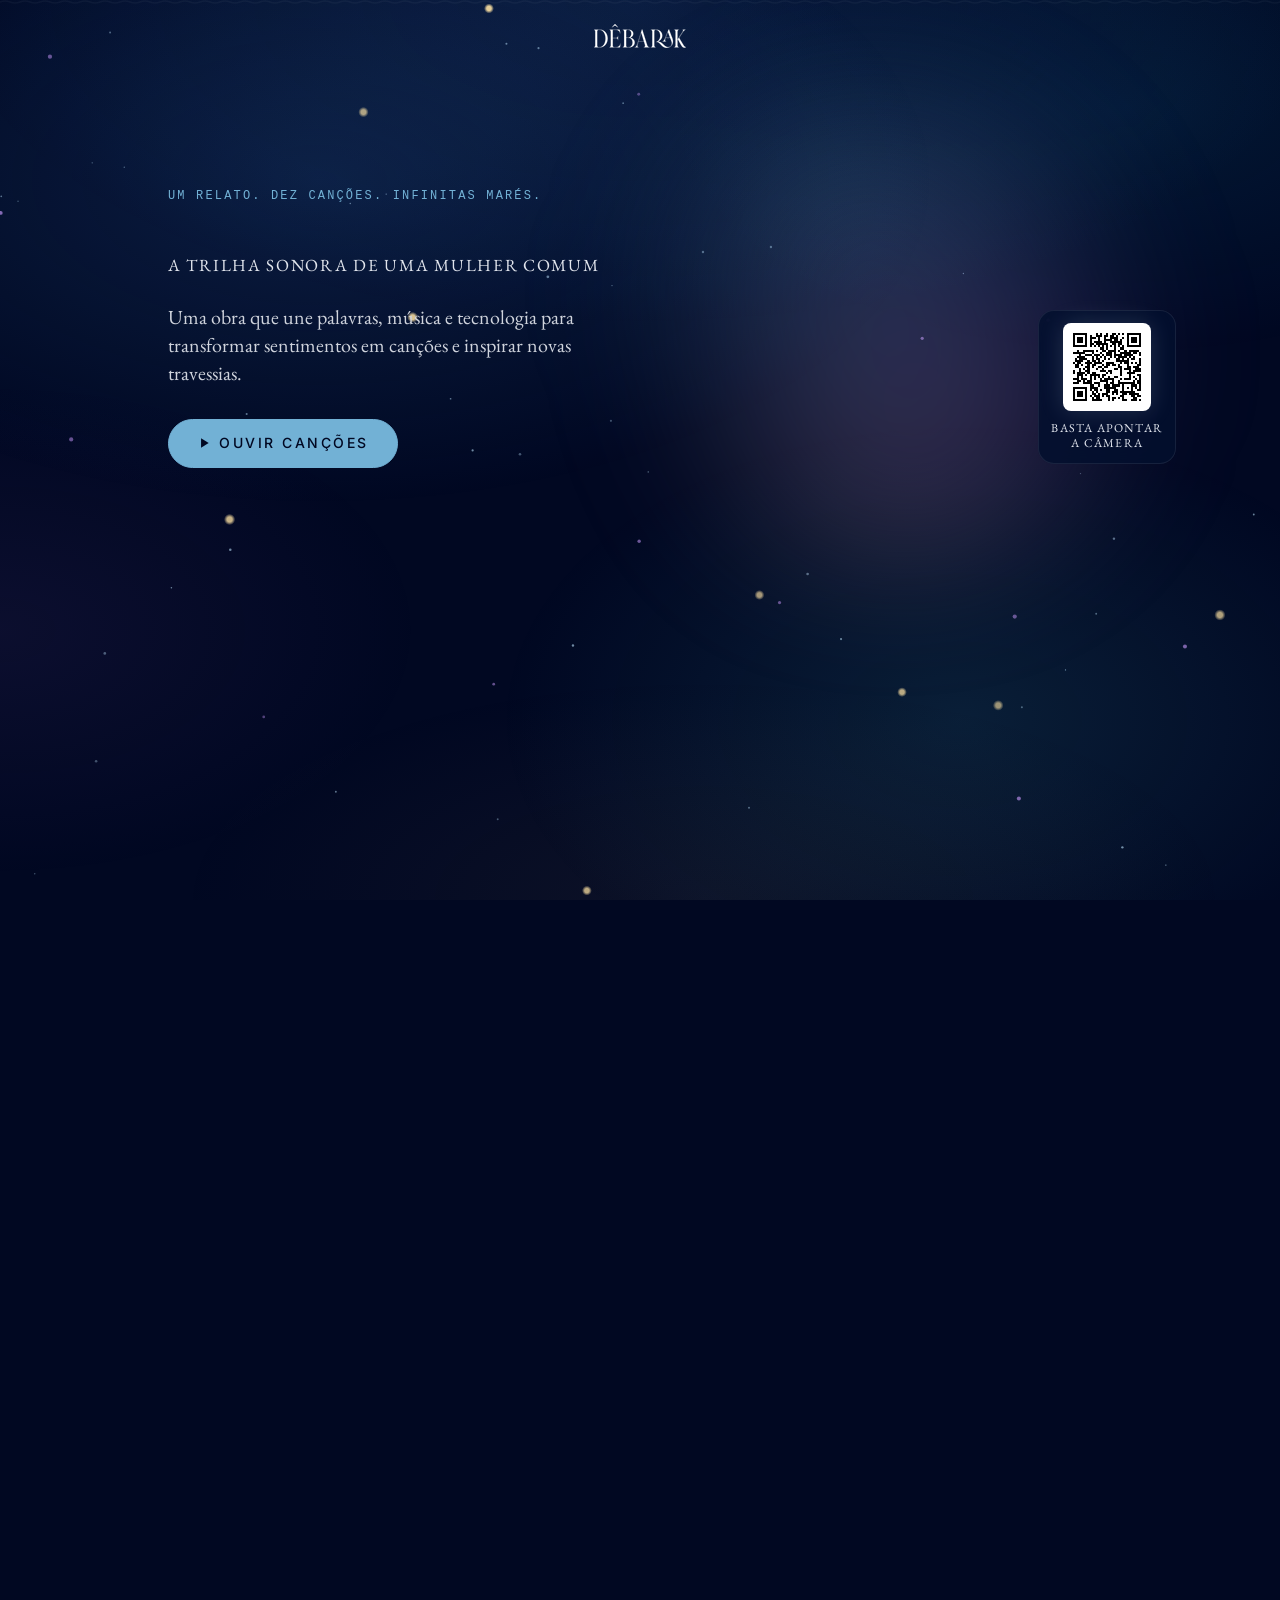
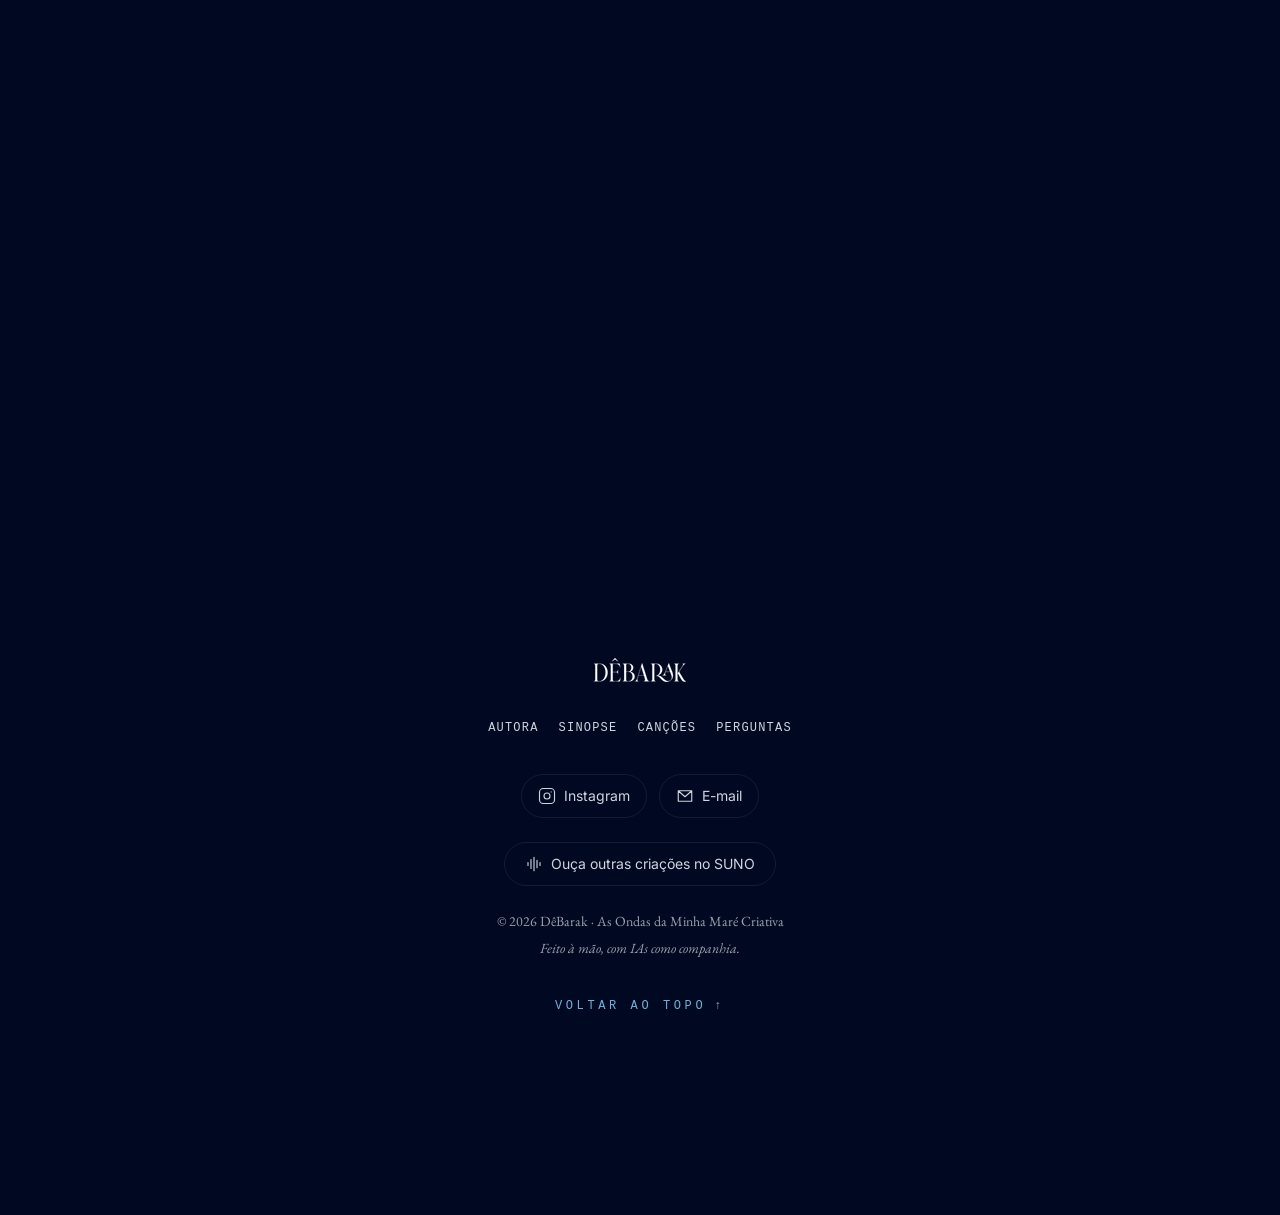
==== commit 8e81e6cd: "Deploy from debarak@917caff554dac75c49f70487b9b97af3a6934db3 debarak/debarak@917caff554dac75c49f7048" ====
--- a/index.html
+++ b/index.html
@@ -1 +1 @@
-<!DOCTYPE html><html lang="pt-BR" data-astro-cid-ju4pidww><head><meta charset="UTF-8"><meta name="viewport" content="width=device-width, initial-scale=1.0, viewport-fit=cover"><meta name="description" content="Uma obra que une palavras, música e tecnologia para transformar sentimentos em canções e inspirar novas travessias."><meta name="color-scheme" content="dark"><meta name="theme-color" content="#010822"><meta name="referrer" content="strict-origin-when-cross-origin"><link rel="canonical" href="https://www.debarak.com.br/"><link rel="alternate" hreflang="pt-BR" href="https://www.debarak.com.br/"><link rel="icon" type="image/svg+xml" href="/favicon.svg"><link rel="apple-touch-icon" href="/apple-touch-icon.png"><link rel="manifest" href="/manifest.webmanifest"><link rel="preload" href="/_astro/inter-latin-wght-normal.Dx4kXJAl.woff2" as="font" type="font/woff2" crossorigin><link rel="preload" href="/_astro/eb-garamond-latin-400-normal.BCNrxLz_.woff2" as="font" type="font/woff2" crossorigin><link rel="preload" href="/_astro/eb-garamond-latin-400-italic.DSEbMgZu.woff2" as="font" type="font/woff2" crossorigin><title>As Ondas da Minha Maré Criativa · DêBarak</title><meta property="og:type" content="website"><meta property="og:site_name" content="DêBarak"><meta property="og:title" content="As Ondas da Minha Maré Criativa · DêBarak"><meta property="og:description" content="Uma obra que une palavras, música e tecnologia para transformar sentimentos em canções e inspirar novas travessias."><meta property="og:url" content="https://www.debarak.com.br/"><meta property="og:image" content="https://www.debarak.com.br/og-image.jpg"><meta property="og:image:width" content="1200"><meta property="og:image:height" content="630"><meta property="og:image:type" content="image/jpeg"><meta property="og:image:alt" content="Capa social do livro As Ondas da Minha Maré Criativa, de DêBarak"><meta property="og:locale" content="pt_BR"><meta name="twitter:card" content="summary_large_image"><meta name="twitter:title" content="As Ondas da Minha Maré Criativa · DêBarak"><meta name="twitter:description" content="Uma obra que une palavras, música e tecnologia para transformar sentimentos em canções e inspirar novas travessias."><meta name="twitter:image" content="https://www.debarak.com.br/og-image.jpg"><meta name="twitter:image:alt" content="Capa social do livro As Ondas da Minha Maré Criativa, de DêBarak"><script type="application/ld+json">{"@context":"https://schema.org","@type":"WebSite","@id":"https://www.debarak.com.br/#website","url":"https://www.debarak.com.br/","name":"As Ondas da Minha Maré Criativa","alternateName":"DêBarak","description":"Uma obra que une palavras, música e tecnologia para transformar sentimentos em canções e inspirar novas travessias.","inLanguage":"pt-BR","publisher":{"@id":"https://www.debarak.com.br/#author"},"about":{"@id":"https://www.debarak.com.br/#book"}}</script><script type="application/ld+json">{"@context":"https://schema.org","@type":"WebPage","@id":"https://www.debarak.com.br/#webpage","url":"https://www.debarak.com.br/","name":"As Ondas da Minha Maré Criativa · DêBarak","description":"Uma obra que une palavras, música e tecnologia para transformar sentimentos em canções e inspirar novas travessias.","inLanguage":"pt-BR","isPartOf":{"@id":"https://www.debarak.com.br/#website"},"about":{"@id":"https://www.debarak.com.br/#book"},"primaryImageOfPage":"https://www.debarak.com.br/og-image.jpg"}</script><script type="application/ld+json">{"@context":"https://schema.org","@type":"Book","@id":"https://www.debarak.com.br/#book","name":"As Ondas da Minha Maré Criativa","alternateName":"A trilha sonora de uma mulher comum","description":"Uma obra que une palavras, música e tecnologia para transformar sentimentos em canções e inspirar novas travessias.","inLanguage":"pt-BR","author":{"@id":"https://www.debarak.com.br/#author"},"hasPart":{"@id":"https://www.debarak.com.br/#album"},"image":"https://www.debarak.com.br/og-image.jpg","url":"https://www.debarak.com.br/"}</script><script type="application/ld+json">{"@context":"https://schema.org","@type":"Person","@id":"https://www.debarak.com.br/#author","name":"DêBarak","description":"DêBarak é goiana, aposentada e devota fervorosa da música popular brasileira. Cantora de chuveiro por vocação e exploradora de tecnologia por natureza.","url":"https://www.debarak.com.br/","image":"https://www.debarak.com.br/_astro/author-portrait.qljSDqZ9.jpg","nationality":"BR","knowsLanguage":"pt-BR","sameAs":["https://instagram.com/debarak.ondas","https://suno.com/@debarak"]}</script><script type="application/ld+json">{"@context":"https://schema.org","@type":"MusicAlbum","@id":"https://www.debarak.com.br/#album","name":"As Ondas da Minha Maré Criativa","byArtist":{"@id":"https://www.debarak.com.br/#author"},"inLanguage":"pt-BR","numTracks":10,"track":[{"@type":"MusicRecording","@id":"https://www.debarak.com.br/t/01/","url":"https://www.debarak.com.br/t/01/","name":"Maré Dentro de Mim","byArtist":{"@id":"https://www.debarak.com.br/#author"},"duration":"PT3M34S","position":1,"audio":"https://www.debarak.com.br/audio/01-mare-dentro-de-mim.mp3"},{"@type":"MusicRecording","@id":"https://www.debarak.com.br/t/02/","url":"https://www.debarak.com.br/t/02/","name":"Linhas Negras","byArtist":{"@id":"https://www.debarak.com.br/#author"},"duration":"PT3M57S","position":2,"audio":"https://www.debarak.com.br/audio/02-linhas-negras.mp3"},{"@type":"MusicRecording","@id":"https://www.debarak.com.br/t/03/","url":"https://www.debarak.com.br/t/03/","name":"Eu Tentei Seguir","byArtist":{"@id":"https://www.debarak.com.br/#author"},"duration":"PT4M0S","position":3,"audio":"https://www.debarak.com.br/audio/03-eu-tentei-seguir.mp3"},{"@type":"MusicRecording","@id":"https://www.debarak.com.br/t/04/","url":"https://www.debarak.com.br/t/04/","name":"Apneia da Razão","byArtist":{"@id":"https://www.debarak.com.br/#author"},"duration":"PT3M25S","position":4,"audio":"https://www.debarak.com.br/audio/04-apneia-da-razao.mp3"},{"@type":"MusicRecording","@id":"https://www.debarak.com.br/t/05/","url":"https://www.debarak.com.br/t/05/","name":"Me Beija","byArtist":{"@id":"https://www.debarak.com.br/#author"},"duration":"PT2M54S","position":5,"audio":"https://www.debarak.com.br/audio/05-me-beija.mp3"},{"@type":"MusicRecording","@id":"https://www.debarak.com.br/t/06/","url":"https://www.debarak.com.br/t/06/","name":"Nirvana Cor-de-Rosa","byArtist":{"@id":"https://www.debarak.com.br/#author"},"duration":"PT2M55S","position":6,"audio":"https://www.debarak.com.br/audio/06-nirvana-cor-de-rosa.mp3"},{"@type":"MusicRecording","@id":"https://www.debarak.com.br/t/07/","url":"https://www.debarak.com.br/t/07/","name":"Somos Complicadas, Nós, Mulheres","byArtist":{"@id":"https://www.debarak.com.br/#author"},"duration":"PT3M38S","position":7,"audio":"https://www.debarak.com.br/audio/07-somos-complicadas-nos-mulheres.mp3"},{"@type":"MusicRecording","@id":"https://www.debarak.com.br/t/08/","url":"https://www.debarak.com.br/t/08/","name":"Controle Tépido","byArtist":{"@id":"https://www.debarak.com.br/#author"},"duration":"PT3M34S","position":8,"audio":"https://www.debarak.com.br/audio/08-controle-tepido.mp3"},{"@type":"MusicRecording","@id":"https://www.debarak.com.br/t/09/","url":"https://www.debarak.com.br/t/09/","name":"Executando o Vazio","byArtist":{"@id":"https://www.debarak.com.br/#author"},"duration":"PT3M38S","position":9,"audio":"https://www.debarak.com.br/audio/09-executando-o-vazio.mp3"},{"@type":"MusicRecording","@id":"https://www.debarak.com.br/t/10/","url":"https://www.debarak.com.br/t/10/","name":"Queimar de Novo","byArtist":{"@id":"https://www.debarak.com.br/#author"},"duration":"PT4M7S","position":10,"audio":"https://www.debarak.com.br/audio/10-queimar-de-novo.mp3"}]}</script><script type="application/ld+json">{"@context":"https://schema.org","@type":"FAQPage","@id":"https://www.debarak.com.br/#faq","inLanguage":"pt-BR","isPartOf":{"@id":"https://www.debarak.com.br/#website"},"mainEntity":[{"@type":"Question","name":"O que é \"As Ondas da Minha Maré Criativa\"?","acceptedAnswer":{"@type":"Answer","text":"\"As Ondas da Minha Maré Criativa\" é um livro multimídia de DêBarak: um relato íntimo e bem-humorado sobre descobrir a própria criatividade aos 57 anos, acompanhado de dez canções autorais. Cada capítulo tem uma canção correspondente, acessível por QR Code impresso na página."}},{"@type":"Question","name":"Quem é DêBarak?","acceptedAnswer":{"@type":"Answer","text":"DêBarak é uma autora goiana, aposentada, devota da música popular brasileira e aberta a novas experiências criativas por meio da tecnologia. Aos 57 anos, sem formação musical técnica, sem instrumento e sem palco, encontrou nas ferramentas de inteligência artificial generativa uma forma de transformar em canções décadas de histórias, memórias e afetos."}},{"@type":"Question","name":"Como funcionam os QR Codes do livro?","acceptedAnswer":{"@type":"Answer","text":"Cada capítulo impresso traz um QR Code que abre a página da canção daquele capítulo, onde ela toca direto no navegador, com a letra completa ao lado. Os endereços são permanentes e não dependem do título da canção, então um QR impresso continua funcionando mesmo que algo mude no site."}},{"@type":"Question","name":"Preciso ter o livro para ouvir as canções?","acceptedAnswer":{"@type":"Answer","text":"Não. As dez canções de \"As Ondas da Minha Maré Criativa\" podem ser ouvidas gratuitamente neste site, com a letra completa de cada uma. O livro traz o relato em prosa que acompanha as canções, capítulo por capítulo."}},{"@type":"Question","name":"As canções foram feitas com inteligência artificial?","acceptedAnswer":{"@type":"Answer","text":"As canções foram cocriadas com ferramentas de inteligência artificial generativa, a partir de sentimentos, memórias e escolhas da autora. Essa é justamente a história que o livro conta: a IA entrou como parceira de escuta e ferramenta de produção, e a curadoria do sentimento, a decisão sobre o que a canção diz, é da autora."}},{"@type":"Question","name":"O livro já foi lançado?","acceptedAnswer":{"@type":"Answer","text":"Ainda não há data pública de lançamento para \"As Ondas da Minha Maré Criativa\". O aviso sai primeiro no Instagram da autora, @debarak.ondas, e as dez canções já estão disponíveis para ouvir neste site."}}]}</script><meta http-equiv="content-security-policy" content="default-src 'self';img-src 'self' data:;font-src 'self';media-src 'self';connect-src 'self';object-src 'none';base-uri 'self'; script-src 'self' 'sha256-BF0290pkb3jxQsE7z00xR8Imp8X34FLC88L0lkMnrGw=' 'sha256-QzWFZi+FLIx23tnm9SBU4aEgx4x8DsuASP07mfqol/c=' 'sha256-0chmwFk0zaA528yFfGV7J9ppIpdfTPPULncDF3WG7Zs=' 'sha256-eIXWvAmxkr251LJZkjniEK5LcPF3NkapbJepohwYRIc=' 'sha256-Q2BPg90ZMplYY+FSdApNErhpWafg2hcRRbndmvxuL/Q=' 'sha256-47DEQpj8HBSa+/TImW+5JCeuQeRkm5NMpJWZG3hSuFU='; style-src 'self' ; style-src-elem 'self' 'sha256-qaEx7Vb+wpoYmX73ArfFMrRZn6Dk8BVslhyM0B7ajPk=' 'sha256-47DEQpj8HBSa+/TImW+5JCeuQeRkm5NMpJWZG3hSuFU='; style-src-attr 'unsafe-inline';"><link rel="stylesheet" href="/_astro/Nav.BOp_dcG0.css"><link rel="stylesheet" href="/_astro/index.CwumB8sa.css"><script type="module" src="/_astro/page.CMFgH77u.js"></script></head><body id="top" class="flex min-h-svh flex-col" data-astro-cid-ju4pidww><a href="#main-content" class="bg-night-deep border-cover-blue text-cover-blue sr-only focus:not-sr-only focus:fixed focus:top-4 focus:left-4 focus:z-50 focus:rounded-md focus:border focus:px-4 focus:py-2 focus:text-sm focus:font-medium focus:outline-none" data-astro-cid-ju4pidww>Pular para o conteúdo</a><!-- Zero-sized, not display:none: url(#…) can't reliably resolve defs in a non-rendered subtree. --><svg width="0" height="0" aria-hidden="true" focusable="false" class="absolute" data-astro-cid-ju4pidww><defs data-astro-cid-ju4pidww><linearGradient id="wave-gradient" x1="0" y1="0" x2="1" y2="0" data-astro-cid-ju4pidww><stop offset="0%" style="stop-color: var(--color-nebula)" data-astro-cid-ju4pidww></stop><stop offset="55%" style="stop-color: var(--color-cover-blue)" data-astro-cid-ju4pidww></stop><stop offset="100%" style="stop-color: var(--color-moonlight)" data-astro-cid-ju4pidww></stop></linearGradient></defs></svg><div class="aurora-wash" data-anim aria-hidden="true" data-astro-cid-ju4pidww></div><div class="scroll-tide" aria-hidden="true" data-astro-cid-ju4pidww><div class="scroll-tide-fill" data-astro-cid-ju4pidww></div></div><div class="starfield pointer-events-none fixed inset-0 -z-10" data-anim aria-hidden="true" data-astro-cid-t34idrrz><svg class="absolute inset-0 h-full w-full" viewBox="0 0 100 100" preserveAspectRatio="xMidYMid slice" data-astro-cid-t34idrrz><defs data-astro-cid-t34idrrz><radialGradient id="star-glow" data-astro-cid-t34idrrz><stop offset="45%" stop-color="var(--color-star-warm)" data-astro-cid-t34idrrz></stop><stop offset="100%" stop-color="var(--color-star-warm)" stop-opacity="0" data-astro-cid-t34idrrz></stop></radialGradient></defs><g class="starfield-small" data-astro-cid-t34idrrz><circle cx="88.912" cy="91.989" r="0.054" fill="var(--color-star-cool)" opacity="0.342" data-astro-cid-t34idrrz></circle><circle cx="36.924" cy="50.031" r="0.087" fill="var(--color-star-cool)" opacity="0.581" data-astro-cid-t34idrrz></circle><circle cx="39.565" cy="18.259" r="0.08" fill="var(--color-star-cool)" opacity="0.517" data-astro-cid-t34idrrz></circle><circle cx="30.17" cy="30.006" r="0.052" fill="var(--color-star-cool)" opacity="0.55" data-astro-cid-t34idrrz></circle><circle cx="42.07" cy="18.604" r="0.083" fill="var(--color-star-cool)" opacity="0.481" data-astro-cid-t34idrrz></circle><circle cx="8.601" cy="17.387" r="0.074" fill="var(--color-star-cool)" opacity="0.409" data-astro-cid-t34idrrz></circle><circle cx="63.094" cy="59.689" r="0.104" fill="var(--color-star-cool)" opacity="0.434" data-astro-cid-t34idrrz></circle><circle cx="38.884" cy="78.843" r="0.074" fill="var(--color-star-cool)" opacity="0.356" data-astro-cid-t34idrrz></circle><circle cx="69.303" cy="8.182" r="0.063" fill="var(--color-star-cool)" opacity="0.576" data-astro-cid-t34idrrz></circle><circle cx="87.685" cy="81.04" r="0.092" fill="var(--color-star-cool)" opacity="0.592" data-astro-cid-t34idrrz></circle><circle cx="27.364" cy="30.749" r="0.06" fill="var(--color-star-cool)" opacity="0.506" data-astro-cid-t34idrrz></circle><circle cx="21.672" cy="90.643" r="0.107" fill="var(--color-star-cool)" opacity="0.417" data-astro-cid-t34idrrz></circle><circle cx="3.943" cy="94.056" r="0.074" fill="var(--color-star-cool)" opacity="0.426" data-astro-cid-t34idrrz></circle><circle cx="7.51" cy="74.321" r="0.101" fill="var(--color-star-cool)" opacity="0.331" data-astro-cid-t34idrrz></circle><circle cx="65.707" cy="64.772" r="0.087" fill="var(--color-star-cool)" opacity="0.534" data-astro-cid-t34idrrz></circle><circle cx="11.867" cy="98.74" r="0.052" fill="var(--color-star-cool)" opacity="0.534" data-astro-cid-t34idrrz></circle><circle cx="79.324" cy="9.561" r="0.077" fill="var(--color-star-cool)" opacity="0.431" data-astro-cid-t34idrrz></circle><circle cx="1.409" cy="30.566" r="0.061" fill="var(--color-star-cool)" opacity="0.326" data-astro-cid-t34idrrz></circle><circle cx="11.458" cy="95.09" r="0.084" fill="var(--color-star-cool)" opacity="0.318" data-astro-cid-t34idrrz></circle><circle cx="42.803" cy="36.466" r="0.108" fill="var(--color-star-cool)" opacity="0.507" data-astro-cid-t34idrrz></circle><circle cx="28.778" cy="88.028" r="0.09" fill="var(--color-star-cool)" opacity="0.393" data-astro-cid-t34idrrz></circle><circle cx="2.716" cy="83.107" r="0.052" fill="var(--color-star-cool)" opacity="0.376" data-astro-cid-t34idrrz></circle><circle cx="97.95" cy="55.039" r="0.073" fill="var(--color-star-cool)" opacity="0.557" data-astro-cid-t34idrrz></circle><circle cx="47.814" cy="37.156" r="0.054" fill="var(--color-star-cool)" opacity="0.435" data-astro-cid-t34idrrz></circle><circle cx="85.64" cy="62.791" r="0.075" fill="var(--color-star-cool)" opacity="0.41" data-astro-cid-t34idrrz></circle><circle cx="44.763" cy="65.278" r="0.094" fill="var(--color-star-cool)" opacity="0.582" data-astro-cid-t34idrrz></circle><circle cx="58.516" cy="77.951" r="0.073" fill="var(--color-star-cool)" opacity="0.451" data-astro-cid-t34idrrz></circle><circle cx="60.231" cy="34.141" r="0.092" fill="var(--color-star-cool)" opacity="0.418" data-astro-cid-t34idrrz></circle><circle cx="83.243" cy="67.184" r="0.05" fill="var(--color-star-cool)" opacity="0.582" data-astro-cid-t34idrrz></circle><circle cx="60.885" cy="10.412" r="0.088" fill="var(--color-star-cool)" opacity="0.443" data-astro-cid-t34idrrz></circle><circle cx="26.489" cy="97.158" r="0.105" fill="var(--color-star-cool)" opacity="0.402" data-astro-cid-t34idrrz></circle><circle cx="13.39" cy="60.757" r="0.061" fill="var(--color-star-cool)" opacity="0.557" data-astro-cid-t34idrrz></circle><circle cx="54.92" cy="34.54" r="0.097" fill="var(--color-star-cool)" opacity="0.41" data-astro-cid-t34idrrz></circle><circle cx="84.414" cy="51.842" r="0.052" fill="var(--color-star-cool)" opacity="0.36" data-astro-cid-t34idrrz></circle><circle cx="35.203" cy="45.996" r="0.067" fill="var(--color-star-cool)" opacity="0.507" data-astro-cid-t34idrrz></circle><circle cx="40.622" cy="50.335" r="0.101" fill="var(--color-star-cool)" opacity="0.352" data-astro-cid-t34idrrz></circle><circle cx="34.005" cy="98.192" r="0.055" fill="var(--color-star-cool)" opacity="0.594" data-astro-cid-t34idrrz></circle><circle cx="48.683" cy="22.902" r="0.068" fill="var(--color-star-cool)" opacity="0.433" data-astro-cid-t34idrrz></circle><circle cx="17.991" cy="57.796" r="0.1" fill="var(--color-star-cool)" opacity="0.569" data-astro-cid-t34idrrz></circle><circle cx="75.262" cy="36.209" r="0.052" fill="var(--color-star-cool)" opacity="0.502" data-astro-cid-t34idrrz></circle><circle cx="53.83" cy="91.474" r="0.064" fill="var(--color-star-cool)" opacity="0.333" data-astro-cid-t34idrrz></circle><circle cx="87.027" cy="56.924" r="0.094" fill="var(--color-star-cool)" opacity="0.461" data-astro-cid-t34idrrz></circle><circle cx="8.187" cy="65.893" r="0.105" fill="var(--color-star-cool)" opacity="0.386" data-astro-cid-t34idrrz></circle><circle cx="50.643" cy="51.713" r="0.054" fill="var(--color-star-cool)" opacity="0.508" data-astro-cid-t34idrrz></circle><circle cx="47.729" cy="47.719" r="0.084" fill="var(--color-star-cool)" opacity="0.327" data-astro-cid-t34idrrz></circle><circle cx="32.778" cy="87.243" r="0.092" fill="var(--color-star-cool)" opacity="0.544" data-astro-cid-t34idrrz></circle><circle cx="39.123" cy="3.619" r="0.1" fill="var(--color-star-cool)" opacity="0.358" data-astro-cid-t34idrrz></circle><circle cx="0.098" cy="30.18" r="0.068" fill="var(--color-star-cool)" opacity="0.469" data-astro-cid-t34idrrz></circle><circle cx="49.035" cy="0.26" r="0.075" fill="var(--color-star-cool)" opacity="0.378" data-astro-cid-t34idrrz></circle><circle cx="19.27" cy="47.192" r="0.081" fill="var(--color-star-cool)" opacity="0.483" data-astro-cid-t34idrrz></circle><circle cx="44.133" cy="4.309" r="0.107" fill="var(--color-star-cool)" opacity="0.586" data-astro-cid-t34idrrz></circle><circle cx="56.96" cy="4.944" r="0.052" fill="var(--color-star-cool)" opacity="0.486" data-astro-cid-t34idrrz></circle><circle cx="91.083" cy="82.431" r="0.057" fill="var(--color-star-cool)" opacity="0.583" data-astro-cid-t34idrrz></circle><circle cx="79.835" cy="70.103" r="0.081" fill="var(--color-star-cool)" opacity="0.378" data-astro-cid-t34idrrz></circle><circle cx="56.551" cy="1.294" r="0.085" fill="var(--color-star-cool)" opacity="0.57" data-astro-cid-t34idrrz></circle><circle cx="54.563" cy="9.337" r="0.088" fill="var(--color-star-cool)" opacity="0.359" data-astro-cid-t34idrrz></circle><circle cx="7.204" cy="27.565" r="0.05" fill="var(--color-star-cool)" opacity="0.445" data-astro-cid-t34idrrz></circle><circle cx="47.809" cy="89.311" r="0.052" fill="var(--color-star-cool)" opacity="0.328" data-astro-cid-t34idrrz></circle><circle cx="9.709" cy="27.909" r="0.054" fill="var(--color-star-cool)" opacity="0.409" data-astro-cid-t34idrrz></circle><circle cx="26.24" cy="76.693" r="0.075" fill="var(--color-star-cool)" opacity="0.487" data-astro-cid-t34idrrz></circle></g><g class="starfield-medium" data-astro-cid-t34idrrz><circle cx="92.575" cy="65.354" r="0.158" fill="var(--color-star-violet)" style="--star-opacity:0.675;--twinkle-delay:5.909s;--twinkle-duration:5.033s;" data-astro-cid-t34idrrz></circle><circle cx="12.501" cy="91.606" r="0.136" fill="var(--color-star-violet)" style="--star-opacity:0.518;--twinkle-delay:4.577s;--twinkle-duration:4.175s;" data-astro-cid-t34idrrz></circle><circle cx="31.5" cy="5.822" r="0.152" fill="var(--color-star-violet)" style="--star-opacity:0.747;--twinkle-delay:1.189s;--twinkle-duration:5.503s;" data-astro-cid-t34idrrz></circle><circle cx="82.907" cy="41.334" r="0.148" fill="var(--color-star-violet)" style="--star-opacity:0.428;--twinkle-delay:3.746s;--twinkle-duration:6.35s;" data-astro-cid-t34idrrz></circle><circle cx="0.055" cy="31.475" r="0.154" fill="var(--color-star-violet)" style="--star-opacity:0.729;--twinkle-delay:2.247s;--twinkle-duration:4.048s;" data-astro-cid-t34idrrz></circle><circle cx="16.277" cy="9.579" r="0.108" fill="var(--color-star-violet)" style="--star-opacity:0.715;--twinkle-delay:4.692s;--twinkle-duration:3.931s;" data-astro-cid-t34idrrz></circle><circle cx="64.906" cy="8.98" r="0.131" fill="var(--color-star-violet)" style="--star-opacity:0.503;--twinkle-delay:1.082s;--twinkle-duration:3.333s;" data-astro-cid-t34idrrz></circle><circle cx="79.276" cy="63.011" r="0.164" fill="var(--color-star-violet)" style="--star-opacity:0.56;--twinkle-delay:5.417s;--twinkle-duration:3.587s;" data-astro-cid-t34idrrz></circle><circle cx="92.719" cy="5.004" r="0.146" fill="var(--color-star-violet)" style="--star-opacity:0.653;--twinkle-delay:1.696s;--twinkle-duration:6.026s;" data-astro-cid-t34idrrz></circle><circle cx="38.571" cy="68.293" r="0.107" fill="var(--color-star-violet)" style="--star-opacity:0.549;--twinkle-delay:3.919s;--twinkle-duration:3.984s;" data-astro-cid-t34idrrz></circle><circle cx="50.163" cy="86.213" r="0.167" fill="var(--color-star-violet)" style="--star-opacity:0.713;--twinkle-delay:2.087s;--twinkle-duration:6.793s;" data-astro-cid-t34idrrz></circle><circle cx="60.829" cy="92.095" r="0.176" fill="var(--color-star-violet)" style="--star-opacity:0.563;--twinkle-delay:4.199s;--twinkle-duration:3.788s;" data-astro-cid-t34idrrz></circle><circle cx="3.903" cy="19.273" r="0.165" fill="var(--color-star-violet)" style="--star-opacity:0.565;--twinkle-delay:0.256s;--twinkle-duration:4.301s;" data-astro-cid-t34idrrz></circle><circle cx="12.717" cy="1.082" r="0.162" fill="var(--color-star-violet)" style="--star-opacity:0.486;--twinkle-delay:4.257s;--twinkle-duration:5.666s;" data-astro-cid-t34idrrz></circle><circle cx="20.605" cy="70.853" r="0.109" fill="var(--color-star-violet)" style="--star-opacity:0.443;--twinkle-delay:0.202s;--twinkle-duration:5.216s;" data-astro-cid-t34idrrz></circle><circle cx="60.901" cy="61.92" r="0.125" fill="var(--color-star-violet)" style="--star-opacity:0.552;--twinkle-delay:2.092s;--twinkle-duration:4.284s;" data-astro-cid-t34idrrz></circle><circle cx="66.938" cy="7.617" r="0.15" fill="var(--color-star-violet)" style="--star-opacity:0.58;--twinkle-delay:5.927s;--twinkle-duration:4.205s;" data-astro-cid-t34idrrz></circle><circle cx="72.048" cy="41.277" r="0.125" fill="var(--color-star-violet)" style="--star-opacity:0.644;--twinkle-delay:1.705s;--twinkle-duration:6.31s;" data-astro-cid-t34idrrz></circle><circle cx="9.566" cy="96.233" r="0.168" fill="var(--color-star-violet)" style="--star-opacity:0.51;--twinkle-delay:3.429s;--twinkle-duration:3.935s;" data-astro-cid-t34idrrz></circle><circle cx="12.825" cy="5.819" r="0.131" fill="var(--color-star-violet)" style="--star-opacity:0.645;--twinkle-delay:1.096s;--twinkle-duration:6.411s;" data-astro-cid-t34idrrz></circle><circle cx="15.158" cy="3.368" r="0.133" fill="var(--color-star-violet)" style="--star-opacity:0.466;--twinkle-delay:2.709s;--twinkle-duration:3.072s;" data-astro-cid-t34idrrz></circle><circle cx="49.898" cy="22.213" r="0.114" fill="var(--color-star-violet)" style="--star-opacity:0.439;--twinkle-delay:4.265s;--twinkle-duration:3.252s;" data-astro-cid-t34idrrz></circle><circle cx="50.379" cy="95.688" r="0.104" fill="var(--color-star-violet)" style="--star-opacity:0.681;--twinkle-delay:1.766s;--twinkle-duration:4.283s;" data-astro-cid-t34idrrz></circle><circle cx="49.934" cy="57.126" r="0.133" fill="var(--color-star-violet)" style="--star-opacity:0.609;--twinkle-delay:3.212s;--twinkle-duration:3.5s;" data-astro-cid-t34idrrz></circle><circle cx="81.896" cy="39.86" r="0.142" fill="var(--color-star-violet)" style="--star-opacity:0.689;--twinkle-delay:4.602s;--twinkle-duration:6.235s;" data-astro-cid-t34idrrz></circle><circle cx="79.6" cy="77.224" r="0.159" fill="var(--color-star-violet)" style="--star-opacity:0.688;--twinkle-delay:1.936s;--twinkle-duration:5.822s;" data-astro-cid-t34idrrz></circle><circle cx="76.377" cy="2.55" r="0.126" fill="var(--color-star-violet)" style="--star-opacity:0.723;--twinkle-delay:3.215s;--twinkle-duration:3.595s;" data-astro-cid-t34idrrz></circle><circle cx="5.562" cy="49.173" r="0.162" fill="var(--color-star-violet)" style="--star-opacity:0.56;--twinkle-delay:4.438s;--twinkle-duration:4.885s;" data-astro-cid-t34idrrz></circle></g><g class="starfield-large" data-astro-cid-t34idrrz><circle cx="4.213" cy="5.901" r="0.328" fill="url(#star-glow)" style="--star-opacity:0.745;--twinkle-delay:0.033s;--twinkle-duration:3.013s;" data-astro-cid-t34idrrz></circle><circle cx="93.891" cy="5.61" r="0.56" fill="url(#star-glow)" style="--star-opacity:0.819;--twinkle-delay:1.553s;--twinkle-duration:5.538s;" data-astro-cid-t34idrrz></circle><circle cx="38.2" cy="15.505" r="0.39" fill="url(#star-glow)" style="--star-opacity:0.891;--twinkle-delay:4.35s;--twinkle-duration:3.138s;" data-astro-cid-t34idrrz></circle><circle cx="70.471" cy="68.918" r="0.378" fill="url(#star-glow)" style="--star-opacity:0.725;--twinkle-delay:4.426s;--twinkle-duration:5.144s;" data-astro-cid-t34idrrz></circle><circle cx="24.038" cy="99.183" r="0.362" fill="url(#star-glow)" style="--star-opacity:0.79;--twinkle-delay:3.778s;--twinkle-duration:4.892s;" data-astro-cid-t34idrrz></circle><circle cx="32.235" cy="39.633" r="0.426" fill="url(#star-glow)" style="--star-opacity:0.852;--twinkle-delay:4.409s;--twinkle-duration:3.714s;" data-astro-cid-t34idrrz></circle><circle cx="28.395" cy="23.601" r="0.408" fill="url(#star-glow)" style="--star-opacity:0.677;--twinkle-delay:2.318s;--twinkle-duration:6.943s;" data-astro-cid-t34idrrz></circle><circle cx="45.851" cy="84.422" r="0.386" fill="url(#star-glow)" style="--star-opacity:0.732;--twinkle-delay:5.504s;--twinkle-duration:3.913s;" data-astro-cid-t34idrrz></circle><circle cx="17.937" cy="55.427" r="0.442" fill="url(#star-glow)" style="--star-opacity:0.784;--twinkle-delay:3.968s;--twinkle-duration:3.957s;" data-astro-cid-t34idrrz></circle><circle cx="77.986" cy="69.952" r="0.418" fill="url(#star-glow)" style="--star-opacity:0.599;--twinkle-delay:5.71s;--twinkle-duration:4.408s;" data-astro-cid-t34idrrz></circle><circle cx="59.331" cy="61.328" r="0.39" fill="url(#star-glow)" style="--star-opacity:0.645;--twinkle-delay:0.729s;--twinkle-duration:6.6s;" data-astro-cid-t34idrrz></circle><circle cx="95.306" cy="62.889" r="0.44" fill="url(#star-glow)" style="--star-opacity:0.687;--twinkle-delay:3.027s;--twinkle-duration:3.866s;" data-astro-cid-t34idrrz></circle></g></svg></div><header class="absolute inset-x-0 top-0 z-30"><div class="page-container flex items-center justify-center pt-[calc(1.5rem+env(safe-area-inset-top))] pb-6"><!-- `-m-2 p-2` enlarges the tap target without changing layout. --><a href="#top" class="-m-2 flex items-center p-2 transition-opacity active:opacity-70" aria-label="DêBarak"><img src="/_astro/wordmark.DsOjPOXy_Z1fRK1r.webp" srcset="/_astro/wordmark.DsOjPOXy_Z1fRK1r.webp 1x, /_astro/wordmark.DsOjPOXy_O6jW4.webp 2x" alt loading="eager" decoding="async" width="92" height="24" class="h-5 w-auto md:h-6"></a></div></header><!-- `min-h-full` on a child computes to zero here (main's height is auto); use `centerMain`. --><main id="main-content" class="flex-1" data-astro-cid-ju4pidww><!-- Bottom padding matches Section's so the first chapter divider aligns with the rest. --><section class="relative isolate pt-[calc(6rem+env(safe-area-inset-top))] pb-6 md:pt-[calc(7rem+env(safe-area-inset-top))] md:pb-10 lg:pt-[calc(8rem+env(safe-area-inset-top))] lg:pb-16"><div class="pointer-events-none absolute inset-0 -z-10 overflow-hidden" aria-hidden="true"><div class="absolute -top-[20%] right-[-25%] h-[120%] w-[110%] opacity-45 mix-blend-screen md:right-[-15%] md:w-[80%]" style="mask-image: radial-gradient(ellipse 56% 72% at 78% 38%, black 18%, transparent 66%); -webkit-mask-image: radial-gradient(ellipse 56% 72% at 78% 38%, black 18%, transparent 66%);"><img src="/_astro/waves.DBh3qVA0_ZTHMtN.webp" srcset="/_astro/waves.DBh3qVA0_ZzERVk.webp 440w, /_astro/waves.DBh3qVA0_ZTHMtN.webp 714w" alt sizes="(min-width:768px) 80vw, 110vw" loading="eager" fetchpriority="high" decoding="async" width="714" height="1280" class="h-full w-full object-cover"></div></div><div class="page-container grid items-center gap-14 lg:grid-cols-2 lg:gap-12"><div class="flex flex-col items-center gap-6 text-center lg:items-start lg:text-left"><p class="eyebrow text-cover-blue lg:tracking-eyebrow tracking-wider text-balance">Um relato. Dez canções. Infinitas marés.</p><div class="flex items-center justify-center lg:block"><h1><span class="sr-only">As Ondas da Minha Maré Criativa</span><img src="/_astro/book-title.C7qBMAwW_Z2cjP6C.webp" srcset="/_astro/book-title.C7qBMAwW_Z2jJn57.webp 224w, /_astro/book-title.C7qBMAwW_Z1jlbCS.webp 448w" alt sizes="224px" loading="lazy" decoding="async" width="1054" height="1095" class="hero-lettering hidden w-full lg:block lg:max-w-56"></h1><img src="/_astro/book-mockup.Bs9SW4O5_1pbyIT.webp" srcset="/_astro/book-mockup.Bs9SW4O5_2b8F15.webp 224w, /_astro/book-mockup.Bs9SW4O5_Z2kWEvV.webp 288w, /_astro/book-mockup.Bs9SW4O5_2n2z6A.webp 448w, /_astro/book-mockup.Bs9SW4O5_Z2nAtxo.webp 576w" alt="Capa de As Ondas da Minha Maré Criativa, de DêBarak" sizes="(min-width:640px) 288px, 224px" loading="eager" decoding="async" width="900" height="1212" class="drop-shadow-book w-56 sm:w-72 lg:hidden"></div><p class="font-serif text-hero-subtitle sm:tracking-label whitespace-nowrap text-neutral-200 uppercase">A trilha sonora de uma mulher comum</p><p class="max-w-md font-serif text-xl text-neutral-300">Uma obra que une palavras, música e tecnologia para transformar sentimentos em canções e inspirar novas travessias.</p><div class="mt-2 flex w-full flex-col items-stretch gap-3 sm:flex-row sm:flex-wrap sm:items-center sm:justify-center lg:justify-start"><a href="#cancoes" class="btn-secondary btn-shine bg-cover-blue border-cover-blue text-night-deep justify-center hover:bg-white"><svg width="14" height="14" viewBox="0 0 24 24" fill="currentColor" aria-hidden="true"><path d="M7 4l13 8-13 8z"></path></svg>Ouvir canções</a></div></div><div class="relative hidden items-center justify-center lg:flex"><div class="absolute -inset-10 -z-10 rounded-full blur-3xl" style="background: radial-gradient(circle at 42% 30%, color-mix(in srgb, var(--color-cover-blue) 22%, transparent), transparent 60%), radial-gradient(circle at 62% 62%, color-mix(in srgb, var(--color-accent) 20%, transparent), transparent 62%), radial-gradient(circle at 52% 92%, color-mix(in srgb, var(--color-accent-gold) 14%, transparent), transparent 55%);" aria-hidden="true"></div><img src="/_astro/book-mockup.Bs9SW4O5_1pbyIT.webp" srcset="/_astro/book-mockup.Bs9SW4O5_Z2bXRxC.webp 280w, /_astro/book-mockup.Bs9SW4O5_CM3Lx.webp 360w, /_astro/book-mockup.Bs9SW4O5_ZeC0gK.webp 400w, /_astro/book-mockup.Bs9SW4O5_Z272lCe.webp 560w, /_astro/book-mockup.Bs9SW4O5_Z1wGBLP.webp 720w, /_astro/book-mockup.Bs9SW4O5_Z1wmvim.webp 800w" alt="Capa de As Ondas da Minha Maré Criativa, de DêBarak" sizes="(min-width:1024px) 400px, (min-width:768px) 360px, 280px" loading="lazy" decoding="async" width="900" height="1212" class="drop-shadow-book w-[280px] md:w-[360px] lg:w-[400px]"><a href="/t/01/" class="border-surface-border bg-night-mid/85 absolute -right-6 bottom-16 hidden xl:-right-16 flex-col items-center gap-2.5 rounded-2xl border p-3 backdrop-blur transition-colors hover:border-cover-blue/60 lg:flex" aria-label="Abrir a faixa 01. No livro, cada capítulo tem um QR Code como este."><span class="qr-plate rounded-lg bg-white p-1.5"><img src="/qr/01.svg" alt="" width="76" height="76" class="block" loading="lazy"></span><span class="font-serif text-xs leading-tight tracking-label text-center text-neutral-200 uppercase">Basta apontar <br>a câmera</span></a></div></div></section><!-- `py` is half of Section's `pb`; change them together. --><div class="page-container flex items-center gap-6 py-3 md:py-5 lg:py-8" data-reveal data-astro-cid-2pztfyjo><div class="chapter-rule flex-1" aria-hidden="true" data-astro-cid-2pztfyjo></div><div class="flex flex-col items-center gap-2 text-center" data-astro-cid-2pztfyjo><span class="eyebrow-sm" data-astro-cid-2pztfyjo>Capítulo I</span><svg width="48" height="13" viewBox="0 0 38 10" fill="none" class="text-cover-blue opacity-70" aria-hidden="true"><path d="M1 5 Q 6 1, 11 5 T 21 5 T 31 5 T 37 5" stroke="url(#wave-gradient)" stroke-width="1.5" stroke-linecap="round"></path></svg><span class="font-serif text-lg text-neutral-200 italic md:text-xl" data-astro-cid-2pztfyjo>A autora</span></div><div class="chapter-rule flex-1" aria-hidden="true" data-astro-cid-2pztfyjo></div></div><section id="autora" class="page-container relative pb-6 md:pb-10 lg:pb-16" data-reveal><div class="grid items-start gap-10 md:gap-14 lg:grid-cols-[5fr_7fr] lg:gap-20"><div class="author-portrait shadow-accent/30 relative mx-auto aspect-square w-full max-w-[200px] overflow-hidden md:max-w-[300px] rounded-full shadow-2xl lg:mx-0"><img src="/_astro/author-portrait.qljSDqZ9_SMoUK.webp" srcset="/_astro/author-portrait.qljSDqZ9_J4jUM.webp 240w, /_astro/author-portrait.qljSDqZ9_2rY2Bg.webp 480w" alt="DêBarak de chapéu e cachecol azul, sorrindo com o rosto apoiado na mão" sizes="(min-width:768px) 300px, 200px" loading="lazy" decoding="async" width="960" height="960" class="h-full w-full object-cover object-center"></div><div class="flex flex-col items-start gap-5"><h2 class="display-serif text-4xl md:text-5xl lg:text-6xl">DêBarak</h2><div class="prose-stack md:text-xl"><p>DêBarak é goiana, aposentada e devota fervorosa da música popular brasileira. Cantora de chuveiro por vocação e exploradora de tecnologia por natureza.</p><p>Aos 57 anos, descobriu nas ferramentas de inteligência artificial generativa uma porta que nunca havia tentado abrir. E, do outro lado, encontrou canções que sempre estiveram dentro dela.</p></div></div></div></section><!-- `py` is half of Section's `pb`; change them together. --><div class="page-container flex items-center gap-6 py-3 md:py-5 lg:py-8" data-reveal data-astro-cid-2pztfyjo><div class="chapter-rule flex-1" aria-hidden="true" data-astro-cid-2pztfyjo></div><div class="flex flex-col items-center gap-2 text-center" data-astro-cid-2pztfyjo><span class="eyebrow-sm" data-astro-cid-2pztfyjo>Capítulo II</span><svg width="48" height="13" viewBox="0 0 38 10" fill="none" class="text-cover-blue opacity-70" aria-hidden="true"><path d="M1 5 Q 6 1, 11 5 T 21 5 T 31 5 T 37 5" stroke="url(#wave-gradient)" stroke-width="1.5" stroke-linecap="round"></path></svg><span class="font-serif text-lg text-neutral-200 italic md:text-xl" data-astro-cid-2pztfyjo>A obra</span></div><div class="chapter-rule flex-1" aria-hidden="true" data-astro-cid-2pztfyjo></div></div><section id="obra" class="page-container relative pb-6 md:pb-10 lg:pb-16" data-reveal><div id="sinopse" class="panel-md relative overflow-hidden"><div class="grid gap-6 md:gap-10 lg:grid-cols-[1fr_2fr] lg:grid-rows-[auto_1fr] lg:gap-x-12 lg:gap-y-4"><h2 class="display-serif text-4xl md:text-5xl lg:col-start-1 lg:row-start-1">Sinopse</h2><div class="prose-stack md:text-xl lg:col-start-2 lg:row-span-2 lg:row-start-1 lg:max-w-xl"><p>E se a criatividade que você achava perdida estivesse apenas esperando a ferramenta certa para emergir? Foi o que descobriu DêBarak aos 57 anos: sem formação técnica, sem instrumento, sem palco, mas com décadas de amor pela música popular brasileira e um baú de histórias que nunca tinham encontrado melodia.</p><p>O livro As Ondas da Minha Maré Criativa apresenta o relato íntimo, bem-humorado e honesto dessa travessia: sapos emocionais que viram samba, bugs de sistema que viram poesia, a curadoria do sentimento como forma de autoria. Não é um livro sobre tecnologia: é sobre coragem, sobre criar sem precisar de credencial. Dez canções autorais acompanham cada capítulo, acessíveis por QR Code, entrelaçando texto, memória e música.</p></div><ul class="grid grid-cols-2 gap-x-4 gap-y-6 md:mt-4 md:flex md:flex-col md:gap-5 lg:col-start-1 lg:row-start-2"><li class="flex flex-col items-start gap-2 text-left md:flex-row md:items-center md:gap-3"><span class="bg-cover-blue/10 border-cover-blue/25 flex h-10 w-10 shrink-0 items-center justify-center rounded-full border"><svg class="text-cover-blue" width="18" height="18" viewBox="0 0 24 24" fill="none" aria-hidden="true"><path d="M9 18V4l10-2v14 M9 18a3 3 0 1 1-3 3 3 3 0 0 1 3-3z M19 14a3 3 0 1 1-3 3 3 3 0 0 1 3-3z" stroke="currentColor" stroke-width="1.5" stroke-linecap="round" stroke-linejoin="round"></path></svg></span><p class="font-serif text-base leading-snug text-neutral-300 md:text-lg">10 canções autorais, uma por capítulo</p></li><li class="flex flex-col items-start gap-2 text-left md:flex-row md:items-center md:gap-3"><span class="bg-cover-blue/10 border-cover-blue/25 flex h-10 w-10 shrink-0 items-center justify-center rounded-full border"><svg class="text-cover-blue" width="18" height="18" viewBox="0 0 24 24" fill="none" aria-hidden="true"><path d="M4 5a2 2 0 0 1 2-2h12v18H6a2 2 0 0 1-2-2V5z M4 5h12v14" stroke="currentColor" stroke-width="1.5" stroke-linecap="round" stroke-linejoin="round"></path></svg></span><p class="font-serif text-base leading-snug text-neutral-300 md:text-lg">QR Codes ligam cada leitura ao seu som</p></li><li class="flex flex-col items-start gap-2 text-left md:flex-row md:items-center md:gap-3"><span class="bg-cover-blue/10 border-cover-blue/25 flex h-10 w-10 shrink-0 items-center justify-center rounded-full border"><svg class="text-cover-blue" width="18" height="18" viewBox="0 0 24 24" fill="none" aria-hidden="true"><path d="M12 3l1.8 5.2L19 10l-5.2 1.8L12 17l-1.8-5.2L5 10l5.2-1.8L12 3z M5 18l.8 2.2L8 21l-2.2.8L5 24l-.8-2.2L2 21l2.2-.8L5 18z" stroke="currentColor" stroke-width="1.5" stroke-linecap="round" stroke-linejoin="round"></path></svg></span><p class="font-serif text-base leading-snug text-neutral-300 md:text-lg">Cocriado com IAs generativas como parceiras de escuta</p></li><li class="flex flex-col items-start gap-2 text-left md:flex-row md:items-center md:gap-3"><span class="bg-cover-blue/10 border-cover-blue/25 flex h-10 w-10 shrink-0 items-center justify-center rounded-full border"><svg class="text-cover-blue" width="18" height="18" viewBox="0 0 24 24" fill="none" aria-hidden="true"><path d="M12 21s-7-4.5-7-10a4 4 0 0 1 7-2.6A4 4 0 0 1 19 11c0 5.5-7 10-7 10z" stroke="currentColor" stroke-width="1.5" stroke-linecap="round" stroke-linejoin="round"></path></svg></span><p class="font-serif text-base leading-snug text-neutral-300 md:text-lg">Memórias e reflexões da travessia íntima da autora</p></li></ul></div></div></section><!-- `py` is half of Section's `pb`; change them together. --><div class="page-container flex items-center gap-6 py-3 md:py-5 lg:py-8" data-reveal data-astro-cid-2pztfyjo><div class="chapter-rule flex-1" aria-hidden="true" data-astro-cid-2pztfyjo></div><div class="flex flex-col items-center gap-2 text-center" data-astro-cid-2pztfyjo><span class="eyebrow-sm" data-astro-cid-2pztfyjo>Capítulo III</span><svg width="48" height="13" viewBox="0 0 38 10" fill="none" class="text-cover-blue opacity-70" aria-hidden="true"><path d="M1 5 Q 6 1, 11 5 T 21 5 T 31 5 T 37 5" stroke="url(#wave-gradient)" stroke-width="1.5" stroke-linecap="round"></path></svg><span class="font-serif text-lg text-neutral-200 italic md:text-xl" data-astro-cid-2pztfyjo>Dez marés</span></div><div class="chapter-rule flex-1" aria-hidden="true" data-astro-cid-2pztfyjo></div></div><section id="cancoes" class="page-container relative pb-6 md:pb-10 lg:pb-16" data-reveal><div class="mb-8 flex items-center justify-center md:hidden" aria-hidden="true"><svg viewBox="0 0 300 48" fill="none" class="music-staff w-full max-w-[260px] opacity-80" aria-hidden="true" preserveAspectRatio="xMidYMid meet"><path d="M0 30 Q 50 20, 100 27 T 200 26 T 300 28" stroke="var(--color-accent-gold)" stroke-width="1.25" stroke-linecap="round" opacity="0.55"></path><g stroke="var(--color-accent-cyan)" fill="var(--color-accent-cyan)" opacity="0.85"><ellipse cx="80" cy="30" rx="4.2" ry="3" transform="rotate(-18 80 30)"></ellipse><ellipse cx="98" cy="27" rx="4.2" ry="3" transform="rotate(-18 98 27)"></ellipse><line x1="84" y1="30" x2="84" y2="12" stroke-width="1.2"></line><line x1="102" y1="27" x2="102" y2="9" stroke-width="1.2"></line><line x1="84" y1="12" x2="102" y2="9" stroke-width="2.4" stroke-linecap="round"></line><ellipse cx="150" cy="25" rx="4.2" ry="3" transform="rotate(-18 150 25)"></ellipse><line x1="154" y1="25" x2="154" y2="7" stroke-width="1.2"></line><path d="M154 7 q 8 3, 6 12 q 0 -6 -6 -8 z" stroke="none"></path><ellipse cx="210" cy="31" rx="4.2" ry="3" transform="rotate(-18 210 31)"></ellipse><ellipse cx="228" cy="27" rx="4.2" ry="3" transform="rotate(-18 228 27)"></ellipse><line x1="214" y1="31" x2="214" y2="13" stroke-width="1.2"></line><line x1="232" y1="27" x2="232" y2="9" stroke-width="1.2"></line><line x1="214" y1="13" x2="232" y2="9" stroke-width="2.4" stroke-linecap="round"></line></g></svg></div><div class="track-list mt-2" data-astro-cid-iykrwjwy><div class="mb-6 flex flex-wrap items-center justify-between gap-x-4 gap-y-3" data-astro-cid-iykrwjwy><h2 class="font-serif text-lg text-neutral-300 italic md:text-xl" data-astro-cid-iykrwjwy>10 canções · 36 minutos</h2><button type="button" class="btn-secondary px-5 md:px-7" data-play-all data-state="idle" aria-pressed="false" data-astro-cid-iykrwjwy><svg class="play-icon" width="12" height="12" viewBox="0 0 24 24" fill="currentColor" aria-hidden="true"><path d="M7 4l13 8-13 8z"></path></svg><svg class="pause-icon" width="12" height="12" viewBox="0 0 24 24" fill="currentColor" aria-hidden="true"><path d="M6 4h4v16H6zM14 4h4v16h-4z"></path></svg>Ouvir todas</button></div><p data-song-error class="mb-4 hidden text-sm text-red-300" role="alert" data-astro-cid-iykrwjwy></p><div class="track-head eyebrow-sm text-cover-blue/80 hidden pb-3 md:grid" data-astro-cid-iykrwjwy><span data-astro-cid-iykrwjwy>Faixa</span><span data-astro-cid-iykrwjwy>Canção</span><span aria-hidden="true" data-astro-cid-iykrwjwy></span><span data-astro-cid-iykrwjwy>Tempo</span><span aria-hidden="true" data-astro-cid-iykrwjwy></span></div><ul class="border-surface-border divide-surface-border shadow-lit divide-y overflow-hidden rounded-3xl border" data-astro-cid-iykrwjwy><li class="track-item track-tinted relative grid grid-cols-[auto_1fr] items-center transition-[background-color,box-shadow]" data-reveal-item data-track-row="01" style="--reveal-index:0" data-astro-cid-iykrwjwy><audio id="list-track-01" preload="none" data-src="/audio/01-mare-dentro-de-mim.mp3" data-track-number="01" data-astro-cid-iykrwjwy></audio><button type="button" class="song-play-btn track-play play-ring relative z-10 flex h-8 w-8 items-center justify-center rounded-full" data-audio-target="list-track-01" data-state="idle" data-song-label="Maré Dentro de Mim" data-song-artist="DêBarak" data-song-album="As Ondas da Minha Maré Criativa" data-song-artwork="/_astro/book-cover.D2BoXesk.jpg" data-song-artwork-sizes="1080x1526" aria-label="Ouvir Maré Dentro de Mim" data-astro-cid-iykrwjwy><svg class="play-icon" width="12" height="12" viewBox="0 0 24 24" fill="currentColor" aria-hidden="true"><path d="M7 4l13 8-13 8z"></path></svg><svg class="pause-icon" width="12" height="12" viewBox="0 0 24 24" fill="currentColor" aria-hidden="true"><path d="M6 4h4v16H6zM14 4h4v16h-4z"></path></svg><svg class="loading-icon" width="12" height="12" viewBox="0 0 24 24" fill="none" aria-hidden="true"><circle cx="12" cy="12" r="9" stroke="currentColor" stroke-width="2.5" opacity="0.25"></circle><path d="M21 12a9 9 0 0 0-9-9" stroke="currentColor" stroke-width="2.5" stroke-linecap="round"></path></svg></button><a href="/t/01/" class="track-row grid w-full items-center py-3 text-left outline-none" aria-label="Abrir a faixa 01: Maré Dentro de Mim" data-astro-cid-iykrwjwy><span class="track-index font-mono text-sm tabular-nums" data-astro-cid-iykrwjwy>01</span><span class="track-title min-w-0" data-astro-cid-iykrwjwy><span class="row-title" data-astro-cid-iykrwjwy>Maré Dentro de Mim</span><svg class="track-heard" width="14" height="14" viewBox="0 0 24 24" fill="none" aria-hidden="true" data-astro-cid-iykrwjwy><path d="M5 12.5l4.5 4.5L19 7" stroke="currentColor" stroke-width="2.2" stroke-linecap="round" stroke-linejoin="round" data-astro-cid-iykrwjwy></path></svg></span><svg class="track-spark" viewBox="0 0 75.5 20" preserveAspectRatio="none" aria-hidden="true" data-astro-cid-iykrwjwy><path d="M1 8.5V11.5M4.5 6.5V13.5M8 5V15M11.5 6V14M15 5.5V14.5M18.5 5V15M22 6V14M25.5 6V14M29 5V15M32.5 4V16M36 4V16M39.5 4V16M43 4V16M46.5 4.5V15.5M50 5.5V14.5M53.5 3.5V16.5M57 2V18M60.5 4V16M64 7.5V12.5M67.5 6.5V13.5M71 5.5V14.5M74.5 8V12" data-astro-cid-iykrwjwy></path></svg><span class="track-duration font-mono text-xs text-neutral-400 tabular-nums" data-astro-cid-iykrwjwy>03:34</span><span aria-hidden="true" class="track-chevron text-neutral-500 transition-colors" data-astro-cid-iykrwjwy>›</span></a></li><li class="track-item track-tinted relative grid grid-cols-[auto_1fr] items-center transition-[background-color,box-shadow]" data-reveal-item data-track-row="02" style="--reveal-index:1" data-astro-cid-iykrwjwy><audio id="list-track-02" preload="none" data-src="/audio/02-linhas-negras.mp3" data-track-number="02" data-astro-cid-iykrwjwy></audio><button type="button" class="song-play-btn track-play play-ring relative z-10 flex h-8 w-8 items-center justify-center rounded-full" data-audio-target="list-track-02" data-state="idle" data-song-label="Linhas Negras" data-song-artist="DêBarak" data-song-album="As Ondas da Minha Maré Criativa" data-song-artwork="/_astro/book-cover.D2BoXesk.jpg" data-song-artwork-sizes="1080x1526" aria-label="Ouvir Linhas Negras" data-astro-cid-iykrwjwy><svg class="play-icon" width="12" height="12" viewBox="0 0 24 24" fill="currentColor" aria-hidden="true"><path d="M7 4l13 8-13 8z"></path></svg><svg class="pause-icon" width="12" height="12" viewBox="0 0 24 24" fill="currentColor" aria-hidden="true"><path d="M6 4h4v16H6zM14 4h4v16h-4z"></path></svg><svg class="loading-icon" width="12" height="12" viewBox="0 0 24 24" fill="none" aria-hidden="true"><circle cx="12" cy="12" r="9" stroke="currentColor" stroke-width="2.5" opacity="0.25"></circle><path d="M21 12a9 9 0 0 0-9-9" stroke="currentColor" stroke-width="2.5" stroke-linecap="round"></path></svg></button><a href="/t/02/" class="track-row grid w-full items-center py-3 text-left outline-none" aria-label="Abrir a faixa 02: Linhas Negras" data-astro-cid-iykrwjwy><span class="track-index font-mono text-sm tabular-nums" data-astro-cid-iykrwjwy>02</span><span class="track-title min-w-0" data-astro-cid-iykrwjwy><span class="row-title" data-astro-cid-iykrwjwy>Linhas Negras</span><svg class="track-heard" width="14" height="14" viewBox="0 0 24 24" fill="none" aria-hidden="true" data-astro-cid-iykrwjwy><path d="M5 12.5l4.5 4.5L19 7" stroke="currentColor" stroke-width="2.2" stroke-linecap="round" stroke-linejoin="round" data-astro-cid-iykrwjwy></path></svg></span><svg class="track-spark" viewBox="0 0 75.5 20" preserveAspectRatio="none" aria-hidden="true" data-astro-cid-iykrwjwy><path d="M1 6.5V13.5M4.5 5.5V14.5M8 5V15M11.5 5V15M15 5V15M18.5 4.5V15.5M22 5V15M25.5 4V16M29 4.5V15.5M32.5 4V16M36 3.5V16.5M39.5 4.5V15.5M43 3.5V16.5M46.5 4V16M50 4V16M53.5 3.5V16.5M57 3V17M60.5 3.5V16.5M64 3V17M67.5 5V15M71 3.5V16.5M74.5 4.5V15.5" data-astro-cid-iykrwjwy></path></svg><span class="track-duration font-mono text-xs text-neutral-400 tabular-nums" data-astro-cid-iykrwjwy>03:57</span><span aria-hidden="true" class="track-chevron text-neutral-500 transition-colors" data-astro-cid-iykrwjwy>›</span></a></li><li class="track-item track-tinted relative grid grid-cols-[auto_1fr] items-center transition-[background-color,box-shadow]" data-reveal-item data-track-row="03" style="--reveal-index:2" data-astro-cid-iykrwjwy><audio id="list-track-03" preload="none" data-src="/audio/03-eu-tentei-seguir.mp3" data-track-number="03" data-astro-cid-iykrwjwy></audio><button type="button" class="song-play-btn track-play play-ring relative z-10 flex h-8 w-8 items-center justify-center rounded-full" data-audio-target="list-track-03" data-state="idle" data-song-label="Eu Tentei Seguir" data-song-artist="DêBarak" data-song-album="As Ondas da Minha Maré Criativa" data-song-artwork="/_astro/book-cover.D2BoXesk.jpg" data-song-artwork-sizes="1080x1526" aria-label="Ouvir Eu Tentei Seguir" data-astro-cid-iykrwjwy><svg class="play-icon" width="12" height="12" viewBox="0 0 24 24" fill="currentColor" aria-hidden="true"><path d="M7 4l13 8-13 8z"></path></svg><svg class="pause-icon" width="12" height="12" viewBox="0 0 24 24" fill="currentColor" aria-hidden="true"><path d="M6 4h4v16H6zM14 4h4v16h-4z"></path></svg><svg class="loading-icon" width="12" height="12" viewBox="0 0 24 24" fill="none" aria-hidden="true"><circle cx="12" cy="12" r="9" stroke="currentColor" stroke-width="2.5" opacity="0.25"></circle><path d="M21 12a9 9 0 0 0-9-9" stroke="currentColor" stroke-width="2.5" stroke-linecap="round"></path></svg></button><a href="/t/03/" class="track-row grid w-full items-center py-3 text-left outline-none" aria-label="Abrir a faixa 03: Eu Tentei Seguir" data-astro-cid-iykrwjwy><span class="track-index font-mono text-sm tabular-nums" data-astro-cid-iykrwjwy>03</span><span class="track-title min-w-0" data-astro-cid-iykrwjwy><span class="row-title" data-astro-cid-iykrwjwy>Eu Tentei Seguir</span><svg class="track-heard" width="14" height="14" viewBox="0 0 24 24" fill="none" aria-hidden="true" data-astro-cid-iykrwjwy><path d="M5 12.5l4.5 4.5L19 7" stroke="currentColor" stroke-width="2.2" stroke-linecap="round" stroke-linejoin="round" data-astro-cid-iykrwjwy></path></svg></span><svg class="track-spark" viewBox="0 0 75.5 20" preserveAspectRatio="none" aria-hidden="true" data-astro-cid-iykrwjwy><path d="M1 6.5V13.5M4.5 5.5V14.5M8 5V15M11.5 5.5V14.5M15 5V15M18.5 4V16M22 3V17M25.5 3V17M29 3.5V16.5M32.5 4V16M36 3.5V16.5M39.5 3.5V16.5M43 3V17M46.5 4.5V15.5M50 3V17M53.5 2.5V17.5M57 3.5V16.5M60.5 3V17M64 2.5V17.5M67.5 5V15M71 4V16M74.5 6V14" data-astro-cid-iykrwjwy></path></svg><span class="track-duration font-mono text-xs text-neutral-400 tabular-nums" data-astro-cid-iykrwjwy>04:00</span><span aria-hidden="true" class="track-chevron text-neutral-500 transition-colors" data-astro-cid-iykrwjwy>›</span></a></li><li class="track-item track-tinted relative grid grid-cols-[auto_1fr] items-center transition-[background-color,box-shadow]" data-reveal-item data-track-row="04" style="--reveal-index:3" data-astro-cid-iykrwjwy><audio id="list-track-04" preload="none" data-src="/audio/04-apneia-da-razao.mp3" data-track-number="04" data-astro-cid-iykrwjwy></audio><button type="button" class="song-play-btn track-play play-ring relative z-10 flex h-8 w-8 items-center justify-center rounded-full" data-audio-target="list-track-04" data-state="idle" data-song-label="Apneia da Razão" data-song-artist="DêBarak" data-song-album="As Ondas da Minha Maré Criativa" data-song-artwork="/_astro/book-cover.D2BoXesk.jpg" data-song-artwork-sizes="1080x1526" aria-label="Ouvir Apneia da Razão" data-astro-cid-iykrwjwy><svg class="play-icon" width="12" height="12" viewBox="0 0 24 24" fill="currentColor" aria-hidden="true"><path d="M7 4l13 8-13 8z"></path></svg><svg class="pause-icon" width="12" height="12" viewBox="0 0 24 24" fill="currentColor" aria-hidden="true"><path d="M6 4h4v16H6zM14 4h4v16h-4z"></path></svg><svg class="loading-icon" width="12" height="12" viewBox="0 0 24 24" fill="none" aria-hidden="true"><circle cx="12" cy="12" r="9" stroke="currentColor" stroke-width="2.5" opacity="0.25"></circle><path d="M21 12a9 9 0 0 0-9-9" stroke="currentColor" stroke-width="2.5" stroke-linecap="round"></path></svg></button><a href="/t/04/" class="track-row grid w-full items-center py-3 text-left outline-none" aria-label="Abrir a faixa 04: Apneia da Razão" data-astro-cid-iykrwjwy><span class="track-index font-mono text-sm tabular-nums" data-astro-cid-iykrwjwy>04</span><span class="track-title min-w-0" data-astro-cid-iykrwjwy><span class="row-title" data-astro-cid-iykrwjwy>Apneia da Razão</span><svg class="track-heard" width="14" height="14" viewBox="0 0 24 24" fill="none" aria-hidden="true" data-astro-cid-iykrwjwy><path d="M5 12.5l4.5 4.5L19 7" stroke="currentColor" stroke-width="2.2" stroke-linecap="round" stroke-linejoin="round" data-astro-cid-iykrwjwy></path></svg></span><svg class="track-spark" viewBox="0 0 75.5 20" preserveAspectRatio="none" aria-hidden="true" data-astro-cid-iykrwjwy><path d="M1 5.5V14.5M4.5 5.5V14.5M8 5V15M11.5 5.5V14.5M15 5V15M18.5 5V15M22 4.5V15.5M25.5 5V15M29 4.5V15.5M32.5 5V15M36 5V15M39.5 4.5V15.5M43 4.5V15.5M46.5 4.5V15.5M50 4.5V15.5M53.5 4.5V15.5M57 4.5V15.5M60.5 4.5V15.5M64 4.5V15.5M67.5 5V15M71 3V17M74.5 5V15" data-astro-cid-iykrwjwy></path></svg><span class="track-duration font-mono text-xs text-neutral-400 tabular-nums" data-astro-cid-iykrwjwy>03:25</span><span aria-hidden="true" class="track-chevron text-neutral-500 transition-colors" data-astro-cid-iykrwjwy>›</span></a></li><li class="track-item track-tinted relative grid grid-cols-[auto_1fr] items-center transition-[background-color,box-shadow]" data-reveal-item data-track-row="05" style="--reveal-index:4" data-astro-cid-iykrwjwy><audio id="list-track-05" preload="none" data-src="/audio/05-me-beija.mp3" data-track-number="05" data-astro-cid-iykrwjwy></audio><button type="button" class="song-play-btn track-play play-ring relative z-10 flex h-8 w-8 items-center justify-center rounded-full" data-audio-target="list-track-05" data-state="idle" data-song-label="Me Beija" data-song-artist="DêBarak" data-song-album="As Ondas da Minha Maré Criativa" data-song-artwork="/_astro/book-cover.D2BoXesk.jpg" data-song-artwork-sizes="1080x1526" aria-label="Ouvir Me Beija" data-astro-cid-iykrwjwy><svg class="play-icon" width="12" height="12" viewBox="0 0 24 24" fill="currentColor" aria-hidden="true"><path d="M7 4l13 8-13 8z"></path></svg><svg class="pause-icon" width="12" height="12" viewBox="0 0 24 24" fill="currentColor" aria-hidden="true"><path d="M6 4h4v16H6zM14 4h4v16h-4z"></path></svg><svg class="loading-icon" width="12" height="12" viewBox="0 0 24 24" fill="none" aria-hidden="true"><circle cx="12" cy="12" r="9" stroke="currentColor" stroke-width="2.5" opacity="0.25"></circle><path d="M21 12a9 9 0 0 0-9-9" stroke="currentColor" stroke-width="2.5" stroke-linecap="round"></path></svg></button><a href="/t/05/" class="track-row grid w-full items-center py-3 text-left outline-none" aria-label="Abrir a faixa 05: Me Beija" data-astro-cid-iykrwjwy><span class="track-index font-mono text-sm tabular-nums" data-astro-cid-iykrwjwy>05</span><span class="track-title min-w-0" data-astro-cid-iykrwjwy><span class="row-title" data-astro-cid-iykrwjwy>Me Beija</span><svg class="track-heard" width="14" height="14" viewBox="0 0 24 24" fill="none" aria-hidden="true" data-astro-cid-iykrwjwy><path d="M5 12.5l4.5 4.5L19 7" stroke="currentColor" stroke-width="2.2" stroke-linecap="round" stroke-linejoin="round" data-astro-cid-iykrwjwy></path></svg></span><svg class="track-spark" viewBox="0 0 75.5 20" preserveAspectRatio="none" aria-hidden="true" data-astro-cid-iykrwjwy><path d="M1 5V15M4.5 4V16M8 4.5V15.5M11.5 4V16M15 4V16M18.5 4V16M22 4V16M25.5 4V16M29 3.5V16.5M32.5 3.5V16.5M36 4V16M39.5 4V16M43 3.5V16.5M46.5 4V16M50 3.5V16.5M53.5 4V16M57 3.5V16.5M60.5 4V16M64 3.5V16.5M67.5 4.5V15.5M71 3.5V16.5M74.5 6.5V13.5" data-astro-cid-iykrwjwy></path></svg><span class="track-duration font-mono text-xs text-neutral-400 tabular-nums" data-astro-cid-iykrwjwy>02:54</span><span aria-hidden="true" class="track-chevron text-neutral-500 transition-colors" data-astro-cid-iykrwjwy>›</span></a></li><li class="track-item track-tinted relative grid grid-cols-[auto_1fr] items-center transition-[background-color,box-shadow]" data-reveal-item data-track-row="06" style="--reveal-index:5" data-astro-cid-iykrwjwy><audio id="list-track-06" preload="none" data-src="/audio/06-nirvana-cor-de-rosa.mp3" data-track-number="06" data-astro-cid-iykrwjwy></audio><button type="button" class="song-play-btn track-play play-ring relative z-10 flex h-8 w-8 items-center justify-center rounded-full" data-audio-target="list-track-06" data-state="idle" data-song-label="Nirvana Cor-de-Rosa" data-song-artist="DêBarak" data-song-album="As Ondas da Minha Maré Criativa" data-song-artwork="/_astro/book-cover.D2BoXesk.jpg" data-song-artwork-sizes="1080x1526" aria-label="Ouvir Nirvana Cor-de-Rosa" data-astro-cid-iykrwjwy><svg class="play-icon" width="12" height="12" viewBox="0 0 24 24" fill="currentColor" aria-hidden="true"><path d="M7 4l13 8-13 8z"></path></svg><svg class="pause-icon" width="12" height="12" viewBox="0 0 24 24" fill="currentColor" aria-hidden="true"><path d="M6 4h4v16H6zM14 4h4v16h-4z"></path></svg><svg class="loading-icon" width="12" height="12" viewBox="0 0 24 24" fill="none" aria-hidden="true"><circle cx="12" cy="12" r="9" stroke="currentColor" stroke-width="2.5" opacity="0.25"></circle><path d="M21 12a9 9 0 0 0-9-9" stroke="currentColor" stroke-width="2.5" stroke-linecap="round"></path></svg></button><a href="/t/06/" class="track-row grid w-full items-center py-3 text-left outline-none" aria-label="Abrir a faixa 06: Nirvana Cor-de-Rosa" data-astro-cid-iykrwjwy><span class="track-index font-mono text-sm tabular-nums" data-astro-cid-iykrwjwy>06</span><span class="track-title min-w-0" data-astro-cid-iykrwjwy><span class="row-title" data-astro-cid-iykrwjwy>Nirvana Cor-de-Rosa</span><svg class="track-heard" width="14" height="14" viewBox="0 0 24 24" fill="none" aria-hidden="true" data-astro-cid-iykrwjwy><path d="M5 12.5l4.5 4.5L19 7" stroke="currentColor" stroke-width="2.2" stroke-linecap="round" stroke-linejoin="round" data-astro-cid-iykrwjwy></path></svg></span><svg class="track-spark" viewBox="0 0 75.5 20" preserveAspectRatio="none" aria-hidden="true" data-astro-cid-iykrwjwy><path d="M1 3.5V16.5M4.5 3.5V16.5M8 4V16M11.5 4V16M15 3V17M18.5 3V17M22 3V17M25.5 3V17M29 3V17M32.5 3.5V16.5M36 3.5V16.5M39.5 3V17M43 3V17M46.5 3V17M50 3V17M53.5 3V17M57 3V17M60.5 3.5V16.5M64 3.5V16.5M67.5 3.5V16.5M71 3V17M74.5 6V14" data-astro-cid-iykrwjwy></path></svg><span class="track-duration font-mono text-xs text-neutral-400 tabular-nums" data-astro-cid-iykrwjwy>02:55</span><span aria-hidden="true" class="track-chevron text-neutral-500 transition-colors" data-astro-cid-iykrwjwy>›</span></a></li><li class="track-item track-tinted relative grid grid-cols-[auto_1fr] items-center transition-[background-color,box-shadow]" data-reveal-item data-track-row="07" style="--reveal-index:6" data-astro-cid-iykrwjwy><audio id="list-track-07" preload="none" data-src="/audio/07-somos-complicadas-nos-mulheres.mp3" data-track-number="07" data-astro-cid-iykrwjwy></audio><button type="button" class="song-play-btn track-play play-ring relative z-10 flex h-8 w-8 items-center justify-center rounded-full" data-audio-target="list-track-07" data-state="idle" data-song-label="Somos Complicadas, Nós, Mulheres" data-song-artist="DêBarak" data-song-album="As Ondas da Minha Maré Criativa" data-song-artwork="/_astro/book-cover.D2BoXesk.jpg" data-song-artwork-sizes="1080x1526" aria-label="Ouvir Somos Complicadas, Nós, Mulheres" data-astro-cid-iykrwjwy><svg class="play-icon" width="12" height="12" viewBox="0 0 24 24" fill="currentColor" aria-hidden="true"><path d="M7 4l13 8-13 8z"></path></svg><svg class="pause-icon" width="12" height="12" viewBox="0 0 24 24" fill="currentColor" aria-hidden="true"><path d="M6 4h4v16H6zM14 4h4v16h-4z"></path></svg><svg class="loading-icon" width="12" height="12" viewBox="0 0 24 24" fill="none" aria-hidden="true"><circle cx="12" cy="12" r="9" stroke="currentColor" stroke-width="2.5" opacity="0.25"></circle><path d="M21 12a9 9 0 0 0-9-9" stroke="currentColor" stroke-width="2.5" stroke-linecap="round"></path></svg></button><a href="/t/07/" class="track-row grid w-full items-center py-3 text-left outline-none" aria-label="Abrir a faixa 07: Somos Complicadas, Nós, Mulheres" data-astro-cid-iykrwjwy><span class="track-index font-mono text-sm tabular-nums" data-astro-cid-iykrwjwy>07</span><span class="track-title min-w-0" data-astro-cid-iykrwjwy><span class="row-title" data-astro-cid-iykrwjwy>Somos Complicadas, Nós, Mulheres</span><svg class="track-heard" width="14" height="14" viewBox="0 0 24 24" fill="none" aria-hidden="true" data-astro-cid-iykrwjwy><path d="M5 12.5l4.5 4.5L19 7" stroke="currentColor" stroke-width="2.2" stroke-linecap="round" stroke-linejoin="round" data-astro-cid-iykrwjwy></path></svg></span><svg class="track-spark" viewBox="0 0 75.5 20" preserveAspectRatio="none" aria-hidden="true" data-astro-cid-iykrwjwy><path d="M1 6.5V13.5M4.5 6V14M8 6V14M11.5 6V14M15 5.5V14.5M18.5 5.5V14.5M22 5V15M25.5 5V15M29 4.5V15.5M32.5 4.5V15.5M36 5V15M39.5 4.5V15.5M43 5V15M46.5 5.5V14.5M50 5V15M53.5 4.5V15.5M57 4.5V15.5M60.5 4.5V15.5M64 4.5V15.5M67.5 5V15M71 4V16M74.5 5V15" data-astro-cid-iykrwjwy></path></svg><span class="track-duration font-mono text-xs text-neutral-400 tabular-nums" data-astro-cid-iykrwjwy>03:38</span><span aria-hidden="true" class="track-chevron text-neutral-500 transition-colors" data-astro-cid-iykrwjwy>›</span></a></li><li class="track-item track-tinted relative grid grid-cols-[auto_1fr] items-center transition-[background-color,box-shadow]" data-reveal-item data-track-row="08" style="--reveal-index:7" data-astro-cid-iykrwjwy><audio id="list-track-08" preload="none" data-src="/audio/08-controle-tepido.mp3" data-track-number="08" data-astro-cid-iykrwjwy></audio><button type="button" class="song-play-btn track-play play-ring relative z-10 flex h-8 w-8 items-center justify-center rounded-full" data-audio-target="list-track-08" data-state="idle" data-song-label="Controle Tépido" data-song-artist="DêBarak" data-song-album="As Ondas da Minha Maré Criativa" data-song-artwork="/_astro/book-cover.D2BoXesk.jpg" data-song-artwork-sizes="1080x1526" aria-label="Ouvir Controle Tépido" data-astro-cid-iykrwjwy><svg class="play-icon" width="12" height="12" viewBox="0 0 24 24" fill="currentColor" aria-hidden="true"><path d="M7 4l13 8-13 8z"></path></svg><svg class="pause-icon" width="12" height="12" viewBox="0 0 24 24" fill="currentColor" aria-hidden="true"><path d="M6 4h4v16H6zM14 4h4v16h-4z"></path></svg><svg class="loading-icon" width="12" height="12" viewBox="0 0 24 24" fill="none" aria-hidden="true"><circle cx="12" cy="12" r="9" stroke="currentColor" stroke-width="2.5" opacity="0.25"></circle><path d="M21 12a9 9 0 0 0-9-9" stroke="currentColor" stroke-width="2.5" stroke-linecap="round"></path></svg></button><a href="/t/08/" class="track-row grid w-full items-center py-3 text-left outline-none" aria-label="Abrir a faixa 08: Controle Tépido" data-astro-cid-iykrwjwy><span class="track-index font-mono text-sm tabular-nums" data-astro-cid-iykrwjwy>08</span><span class="track-title min-w-0" data-astro-cid-iykrwjwy><span class="row-title" data-astro-cid-iykrwjwy>Controle Tépido</span><svg class="track-heard" width="14" height="14" viewBox="0 0 24 24" fill="none" aria-hidden="true" data-astro-cid-iykrwjwy><path d="M5 12.5l4.5 4.5L19 7" stroke="currentColor" stroke-width="2.2" stroke-linecap="round" stroke-linejoin="round" data-astro-cid-iykrwjwy></path></svg></span><svg class="track-spark" viewBox="0 0 75.5 20" preserveAspectRatio="none" aria-hidden="true" data-astro-cid-iykrwjwy><path d="M1 4V16M4.5 3V17M8 3V17M11.5 3V17M15 4V16M18.5 3.5V16.5M22 4.5V15.5M25.5 5V15M29 4V16M32.5 4V16M36 3.5V16.5M39.5 4V16M43 3.5V16.5M46.5 4V16M50 4V16M53.5 5V15M57 3.5V16.5M60.5 4V16M64 3.5V16.5M67.5 4V16M71 3V17M74.5 7.5V12.5" data-astro-cid-iykrwjwy></path></svg><span class="track-duration font-mono text-xs text-neutral-400 tabular-nums" data-astro-cid-iykrwjwy>03:34</span><span aria-hidden="true" class="track-chevron text-neutral-500 transition-colors" data-astro-cid-iykrwjwy>›</span></a></li><li class="track-item track-tinted relative grid grid-cols-[auto_1fr] items-center transition-[background-color,box-shadow]" data-reveal-item data-track-row="09" style="--reveal-index:8" data-astro-cid-iykrwjwy><audio id="list-track-09" preload="none" data-src="/audio/09-executando-o-vazio.mp3" data-track-number="09" data-astro-cid-iykrwjwy></audio><button type="button" class="song-play-btn track-play play-ring relative z-10 flex h-8 w-8 items-center justify-center rounded-full" data-audio-target="list-track-09" data-state="idle" data-song-label="Executando o Vazio" data-song-artist="DêBarak" data-song-album="As Ondas da Minha Maré Criativa" data-song-artwork="/_astro/book-cover.D2BoXesk.jpg" data-song-artwork-sizes="1080x1526" aria-label="Ouvir Executando o Vazio" data-astro-cid-iykrwjwy><svg class="play-icon" width="12" height="12" viewBox="0 0 24 24" fill="currentColor" aria-hidden="true"><path d="M7 4l13 8-13 8z"></path></svg><svg class="pause-icon" width="12" height="12" viewBox="0 0 24 24" fill="currentColor" aria-hidden="true"><path d="M6 4h4v16H6zM14 4h4v16h-4z"></path></svg><svg class="loading-icon" width="12" height="12" viewBox="0 0 24 24" fill="none" aria-hidden="true"><circle cx="12" cy="12" r="9" stroke="currentColor" stroke-width="2.5" opacity="0.25"></circle><path d="M21 12a9 9 0 0 0-9-9" stroke="currentColor" stroke-width="2.5" stroke-linecap="round"></path></svg></button><a href="/t/09/" class="track-row grid w-full items-center py-3 text-left outline-none" aria-label="Abrir a faixa 09: Executando o Vazio" data-astro-cid-iykrwjwy><span class="track-index font-mono text-sm tabular-nums" data-astro-cid-iykrwjwy>09</span><span class="track-title min-w-0" data-astro-cid-iykrwjwy><span class="row-title" data-astro-cid-iykrwjwy>Executando o Vazio</span><svg class="track-heard" width="14" height="14" viewBox="0 0 24 24" fill="none" aria-hidden="true" data-astro-cid-iykrwjwy><path d="M5 12.5l4.5 4.5L19 7" stroke="currentColor" stroke-width="2.2" stroke-linecap="round" stroke-linejoin="round" data-astro-cid-iykrwjwy></path></svg></span><svg class="track-spark" viewBox="0 0 75.5 20" preserveAspectRatio="none" aria-hidden="true" data-astro-cid-iykrwjwy><path d="M1 6V14M4.5 5.5V14.5M8 6V14M11.5 5.5V14.5M15 5V15M18.5 5V15M22 5.5V14.5M25.5 5.5V14.5M29 5.5V14.5M32.5 5.5V14.5M36 5.5V14.5M39.5 5.5V14.5M43 6V14M46.5 5V15M50 5.5V14.5M53.5 5.5V14.5M57 5V15M60.5 4.5V15.5M64 4.5V15.5M67.5 4V16M71 6.5V13.5M74.5 4V16" data-astro-cid-iykrwjwy></path></svg><span class="track-duration font-mono text-xs text-neutral-400 tabular-nums" data-astro-cid-iykrwjwy>03:38</span><span aria-hidden="true" class="track-chevron text-neutral-500 transition-colors" data-astro-cid-iykrwjwy>›</span></a></li><li class="track-item track-tinted relative grid grid-cols-[auto_1fr] items-center transition-[background-color,box-shadow]" data-reveal-item data-track-row="10" style="--reveal-index:9" data-astro-cid-iykrwjwy><audio id="list-track-10" preload="none" data-src="/audio/10-queimar-de-novo.mp3" data-track-number="10" data-astro-cid-iykrwjwy></audio><button type="button" class="song-play-btn track-play play-ring relative z-10 flex h-8 w-8 items-center justify-center rounded-full" data-audio-target="list-track-10" data-state="idle" data-song-label="Queimar de Novo" data-song-artist="DêBarak" data-song-album="As Ondas da Minha Maré Criativa" data-song-artwork="/_astro/book-cover.D2BoXesk.jpg" data-song-artwork-sizes="1080x1526" aria-label="Ouvir Queimar de Novo" data-astro-cid-iykrwjwy><svg class="play-icon" width="12" height="12" viewBox="0 0 24 24" fill="currentColor" aria-hidden="true"><path d="M7 4l13 8-13 8z"></path></svg><svg class="pause-icon" width="12" height="12" viewBox="0 0 24 24" fill="currentColor" aria-hidden="true"><path d="M6 4h4v16H6zM14 4h4v16h-4z"></path></svg><svg class="loading-icon" width="12" height="12" viewBox="0 0 24 24" fill="none" aria-hidden="true"><circle cx="12" cy="12" r="9" stroke="currentColor" stroke-width="2.5" opacity="0.25"></circle><path d="M21 12a9 9 0 0 0-9-9" stroke="currentColor" stroke-width="2.5" stroke-linecap="round"></path></svg></button><a href="/t/10/" class="track-row grid w-full items-center py-3 text-left outline-none" aria-label="Abrir a faixa 10: Queimar de Novo" data-astro-cid-iykrwjwy><span class="track-index font-mono text-sm tabular-nums" data-astro-cid-iykrwjwy>10</span><span class="track-title min-w-0" data-astro-cid-iykrwjwy><span class="row-title" data-astro-cid-iykrwjwy>Queimar de Novo</span><svg class="track-heard" width="14" height="14" viewBox="0 0 24 24" fill="none" aria-hidden="true" data-astro-cid-iykrwjwy><path d="M5 12.5l4.5 4.5L19 7" stroke="currentColor" stroke-width="2.2" stroke-linecap="round" stroke-linejoin="round" data-astro-cid-iykrwjwy></path></svg></span><svg class="track-spark" viewBox="0 0 75.5 20" preserveAspectRatio="none" aria-hidden="true" data-astro-cid-iykrwjwy><path d="M1 5V15M4.5 5V15M8 4V16M11.5 4.5V15.5M15 5V15M18.5 5V15M22 5V15M25.5 5V15M29 5V15M32.5 5V15M36 4.5V15.5M39.5 4.5V15.5M43 4.5V15.5M46.5 4V16M50 4V16M53.5 3.5V16.5M57 3.5V16.5M60.5 3V17M64 3.5V16.5M67.5 4.5V15.5M71 4V16M74.5 4.5V15.5" data-astro-cid-iykrwjwy></path></svg><span class="track-duration font-mono text-xs text-neutral-400 tabular-nums" data-astro-cid-iykrwjwy>04:07</span><span aria-hidden="true" class="track-chevron text-neutral-500 transition-colors" data-astro-cid-iykrwjwy>›</span></a></li></ul></div><script type="module" src="/_astro/TrackList.astro_astro_type_script_index_0_lang.DvHLgznv.js"></script></section><!-- `py` is half of Section's `pb`; change them together. --><div class="page-container flex items-center gap-6 py-3 md:py-5 lg:py-8" data-reveal data-astro-cid-2pztfyjo><div class="chapter-rule flex-1" aria-hidden="true" data-astro-cid-2pztfyjo></div><div class="flex flex-col items-center gap-2 text-center" data-astro-cid-2pztfyjo><span class="eyebrow-sm" data-astro-cid-2pztfyjo>Capítulo IV</span><svg width="48" height="13" viewBox="0 0 38 10" fill="none" class="text-cover-blue opacity-70" aria-hidden="true"><path d="M1 5 Q 6 1, 11 5 T 21 5 T 31 5 T 37 5" stroke="url(#wave-gradient)" stroke-width="1.5" stroke-linecap="round"></path></svg><span class="font-serif text-lg text-neutral-200 italic md:text-xl" data-astro-cid-2pztfyjo>A próxima maré</span></div><div class="chapter-rule flex-1" aria-hidden="true" data-astro-cid-2pztfyjo></div></div><section id="lancamento" class="page-container relative pb-6 md:pb-10 lg:pb-16" data-reveal><div class="launch-panel relative overflow-hidden rounded-3xl" data-astro-cid-66b575cu><div class="absolute inset-0 backdrop-blur-md" aria-hidden="true" data-astro-cid-66b575cu><div class="bg-night-mid/55 absolute inset-0" data-astro-cid-66b575cu></div><div class="from-nebula/12 to-nebula/5 absolute inset-0 bg-gradient-to-br via-transparent" data-astro-cid-66b575cu></div></div><svg class="absolute inset-y-0 right-[36%] left-[16%] z-0 hidden h-full w-auto opacity-50 md:block" viewBox="0 0 100 80" preserveAspectRatio="xMidYMid slice" aria-hidden="true"><polyline points="8,30 22,18 38,30 52,16 66,28 80,18 94,32" fill="none" stroke="var(--color-cover-blue)" stroke-opacity="0.35" stroke-width="0.35" stroke-linecap="round"></polyline><circle cx="8" cy="30" r="1.4" fill="var(--color-moonlight)" opacity="0.7"></circle><circle cx="22" cy="18" r="1" fill="var(--color-moonlight)" opacity="0.7"></circle><circle cx="38" cy="30" r="1.6" fill="var(--color-moonlight)" opacity="0.7"></circle><circle cx="52" cy="16" r="1.2" fill="var(--color-moonlight)" opacity="0.7"></circle><circle cx="66" cy="28" r="1.8" fill="var(--color-moonlight)" opacity="0.7"></circle><circle cx="80" cy="18" r="1" fill="var(--color-moonlight)" opacity="0.7"></circle><circle cx="94" cy="32" r="1.4" fill="var(--color-moonlight)" opacity="0.7"></circle><circle cx="18" cy="62" r="0.8" fill="var(--color-star-violet)" opacity="0.5"></circle><circle cx="45" cy="64" r="1.1" fill="var(--color-star-violet)" opacity="0.5"></circle><circle cx="70" cy="58" r="0.9" fill="var(--color-star-violet)" opacity="0.5"></circle><circle cx="88" cy="70" r="0.7" fill="var(--color-star-violet)" opacity="0.5"></circle></svg><svg class="lighthouse-beam pointer-events-none absolute inset-0 z-0 hidden h-full w-full lg:block" viewBox="0 0 100 100" preserveAspectRatio="none" data-anim aria-hidden="true" data-astro-cid-o4eh5b74><defs data-astro-cid-o4eh5b74><linearGradient id="lighthouse-beam-grad" x1="0" y1="0" x2="0" y2="1" data-astro-cid-o4eh5b74><stop offset="0%" stop-color="var(--color-lamp)" stop-opacity="0.14" data-astro-cid-o4eh5b74></stop><stop offset="100%" stop-color="var(--color-lamp)" stop-opacity="0" data-astro-cid-o4eh5b74></stop></linearGradient></defs><g class="lighthouse-beam-pivot" data-astro-cid-o4eh5b74><polygon points="50,18 -30,150 130,150" fill="url(#lighthouse-beam-grad)" style="mix-blend-mode: screen;" data-astro-cid-o4eh5b74></polygon></g></svg><svg class="panel-stardust pointer-events-none absolute inset-0 z-0 h-full w-full" data-anim viewBox="0 0 100 100" preserveAspectRatio="xMidYMid slice" aria-hidden="true" data-astro-cid-ju6fdkin><circle cx="83.954" cy="77.72" r="1.052" fill="var(--color-moonlight)" style="--dust-delay:1.53s;--dust-duration:5.784s;" data-astro-cid-ju6fdkin></circle><circle cx="82.156" cy="52.028" r="0.539" fill="var(--color-moonlight)" style="--dust-delay:0.31s;--dust-duration:5.697s;" data-astro-cid-ju6fdkin></circle><circle cx="30.64" cy="7.791" r="0.987" fill="var(--color-moonlight)" style="--dust-delay:1.835s;--dust-duration:3.858s;" data-astro-cid-ju6fdkin></circle><circle cx="81.569" cy="89.763" r="0.382" fill="var(--color-moonlight)" style="--dust-delay:0.937s;--dust-duration:3.944s;" data-astro-cid-ju6fdkin></circle><circle cx="94.508" cy="38.994" r="0.328" fill="var(--color-moonlight)" style="--dust-delay:1.148s;--dust-duration:5.521s;" data-astro-cid-ju6fdkin></circle><circle cx="47.545" cy="37.273" r="1.064" fill="var(--color-moonlight)" style="--dust-delay:0.262s;--dust-duration:5.374s;" data-astro-cid-ju6fdkin></circle><circle cx="15.063" cy="18.242" r="1.022" fill="var(--color-moonlight)" style="--dust-delay:4.22s;--dust-duration:3.847s;" data-astro-cid-ju6fdkin></circle><circle cx="12.184" cy="45.173" r="0.915" fill="var(--color-moonlight)" style="--dust-delay:4.335s;--dust-duration:4.171s;" data-astro-cid-ju6fdkin></circle><circle cx="5.885" cy="55.412" r="0.362" fill="var(--color-moonlight)" style="--dust-delay:2.843s;--dust-duration:4.8s;" data-astro-cid-ju6fdkin></circle><circle cx="92.77" cy="71.489" r="0.637" fill="var(--color-moonlight)" style="--dust-delay:1.797s;--dust-duration:5.743s;" data-astro-cid-ju6fdkin></circle><circle cx="43.518" cy="78.899" r="0.767" fill="var(--color-moonlight)" style="--dust-delay:0.288s;--dust-duration:4.898s;" data-astro-cid-ju6fdkin></circle><circle cx="13.993" cy="70.542" r="0.546" fill="var(--color-moonlight)" style="--dust-delay:4.996s;--dust-duration:5.386s;" data-astro-cid-ju6fdkin></circle></svg><div class="relative z-10 mx-auto flex max-w-2xl flex-col items-center gap-6 p-6 text-center md:p-8" data-astro-cid-66b575cu><div class="h-32 w-[200px]" aria-hidden="true" data-astro-cid-66b575cu><svg viewBox="0 0 220 200" class="h-full w-full" xmlns="http://www.w3.org/2000/svg" aria-hidden="true"><defs><linearGradient id="lh-sea" x1="0" y1="0" x2="0" y2="1"><stop offset="0%" stop-color="var(--color-navy)" stop-opacity="0.55"></stop><stop offset="100%" stop-color="var(--color-navy)" stop-opacity="0.05"></stop></linearGradient><linearGradient id="lh-tower" x1="0" y1="0" x2="0" y2="1"><stop offset="0%" stop-color="var(--color-moonlight)"></stop><stop offset="100%" stop-color="var(--color-navy)"></stop></linearGradient><radialGradient id="lh-glow" cx="50%" cy="50%" r="50%"><stop offset="0%" stop-color="var(--color-lamp)" stop-opacity="0.9"></stop><stop offset="100%" stop-color="var(--color-lamp)" stop-opacity="0"></stop></radialGradient></defs><g fill="var(--color-lamp)" opacity="0.7"><circle cx="40" cy="22" r="0.8"></circle><circle cx="65" cy="38" r="0.6"></circle><circle cx="95" cy="18" r="1"></circle><circle cx="155" cy="30" r="0.7"></circle><circle cx="180" cy="48" r="0.9"></circle><circle cx="200" cy="20" r="0.6"></circle></g><circle cx="110" cy="68" r="22" fill="url(#lh-glow)"></circle><g><rect x="92" y="118" width="36" height="8" fill="var(--color-navy)"></rect><polygon points="98,118 122,118 119,80 101,80" fill="url(#lh-tower)"></polygon><rect x="98.5" y="95" width="22" height="3" fill="var(--color-navy)"></rect><rect x="99" y="108" width="21" height="3" fill="var(--color-navy)"></rect><rect x="95" y="74" width="30" height="6" fill="var(--color-navy)"></rect><rect x="100" y="58" width="20" height="16" fill="var(--color-lamp)"></rect><polygon points="98,58 122,58 110,46" fill="var(--color-navy)"></polygon><line x1="110" y1="46" x2="110" y2="38" stroke="var(--color-moonlight)" stroke-width="1.2"></line><circle cx="110" cy="36" r="1.5" fill="var(--color-lamp)"></circle></g><g><path d="M55 138 Q 85 122 110 126 Q 138 122 168 138 Q 178 142 174 152 Q 170 162 152 162 L 65 162 Q 50 158 55 138 Z" fill="var(--color-abyss)"></path><path d="M70 140 Q 90 132 110 134 Q 132 132 156 142" stroke="var(--color-moonlight)" stroke-width="0.8" stroke-opacity="0.5" fill="none"></path></g><path d="M0 168 Q 28 158 56 168 T 110 168 T 164 168 T 220 168 L 220 200 L 0 200 Z" fill="url(#lh-sea)"></path><path d="M0 180 Q 35 172 72 180 T 142 180 T 220 180 L 220 200 L 0 200 Z" fill="var(--color-navy)" fill-opacity="0.4"></path><path d="M0 190 Q 40 184 84 190 T 168 190 T 220 190 L 220 200 L 0 200 Z" fill="var(--color-navy)" fill-opacity="0.55"></path><g stroke="var(--color-moonlight)" stroke-width="0.6" fill="none" opacity="0.7"><path d="M20 172 q 10 -4 18 -2"></path><path d="M120 174 q 12 -4 20 -2"></path><path d="M180 168 q 10 -3 18 -1"></path></g></svg></div><div class="flex flex-col items-center gap-1.5" data-astro-cid-66b575cu><h2 class="launch-title display-roman text-2xl leading-tight md:text-3xl" data-astro-cid-66b575cu>Antes que a <em class="text-cover-blue font-serif italic" data-astro-cid-66b575cu>maré</em> suba.</h2><p class="font-serif text-base text-neutral-300" data-astro-cid-66b575cu>O aviso do lançamento sai primeiro lá.</p></div><a href="https://instagram.com/debarak.ondas" aria-label="Seguir no Instagram (abre em nova aba)" target="_blank" rel="noopener noreferrer" class="btn-primary btn-shine md:tracking-eyebrow w-full px-5 tracking-wider md:w-auto md:px-7" data-astro-cid-66b575cu><span class="relative z-10 inline-flex items-center gap-2 whitespace-nowrap" data-astro-cid-66b575cu><svg width="18" height="18" viewBox="0 0 24 24" fill="none" aria-hidden="true"><path d="M7 2h10a5 5 0 0 1 5 5v10a5 5 0 0 1-5 5H7a5 5 0 0 1-5-5V7a5 5 0 0 1 5-5z M12 8a4 4 0 1 0 0 8 4 4 0 0 0 0-8z M17.5 6.5h0.01" stroke="currentColor" stroke-width="1.5" stroke-linecap="round" stroke-linejoin="round"></path></svg>Seguir no Instagram</span></a><p class="-mt-3 font-serif text-base text-neutral-400" data-astro-cid-66b575cu>@debarak.ondas</p></div></div></section><section id="perguntas" class="page-container relative pb-6 md:pb-10 lg:pb-16" data-reveal><div class="lg:grid lg:grid-cols-[1fr_2fr] lg:items-start lg:gap-x-12" data-astro-cid-gfo3rpqg><div class="flex flex-col gap-3" data-astro-cid-gfo3rpqg><h2 class="display-serif mb-6 text-3xl md:mb-8 md:text-4xl lg:mb-0" data-astro-cid-gfo3rpqg>Perguntas</h2><p class="hidden max-w-xs font-serif text-lg text-neutral-400 lg:block" data-astro-cid-gfo3rpqg>Respostas curtas sobre o livro, as canções e os QR Codes.</p></div><div data-astro-cid-gfo3rpqg><!-- Not a <dl>: <details> inside one fails axe's definition-list rule. --><div class="faq border-surface-border divide-surface-border shadow-lit divide-y overflow-hidden rounded-3xl border" data-astro-cid-gfo3rpqg><div data-reveal-item style="--reveal-index:0" data-astro-cid-gfo3rpqg><details class="faq-item" open data-astro-cid-gfo3rpqg><summary class="hover:bg-cover-blue/5 focus-visible:bg-cover-blue/5 focus-visible:outline-cover-blue flex w-full cursor-pointer items-center justify-between gap-4 px-4 py-3 text-left transition-colors focus-visible:outline-2 focus-visible:-outline-offset-2 md:px-6 md:py-4" data-astro-cid-gfo3rpqg><h3 data-faq-question class="row-title text-lg leading-snug md:leading-normal" data-astro-cid-gfo3rpqg>O que é &quot;As Ondas da Minha Maré Criativa&quot;?</h3><span aria-hidden="true" class="faq-marker text-cover-blue shrink-0 text-lg transition-[transform,color]" data-astro-cid-gfo3rpqg>+</span></summary><p data-faq-answer class="px-4 pb-5 font-serif text-lg text-neutral-300 md:px-6" data-astro-cid-gfo3rpqg>&quot;As Ondas da Minha Maré Criativa&quot; é um livro multimídia de DêBarak: um relato íntimo e bem-humorado sobre descobrir a própria criatividade aos 57 anos, acompanhado de dez canções autorais. Cada capítulo tem uma canção correspondente, acessível por QR Code impresso na página.</p></details></div><div data-reveal-item style="--reveal-index:1" data-astro-cid-gfo3rpqg><details class="faq-item" data-astro-cid-gfo3rpqg><summary class="hover:bg-cover-blue/5 focus-visible:bg-cover-blue/5 focus-visible:outline-cover-blue flex w-full cursor-pointer items-center justify-between gap-4 px-4 py-3 text-left transition-colors focus-visible:outline-2 focus-visible:-outline-offset-2 md:px-6 md:py-4" data-astro-cid-gfo3rpqg><h3 data-faq-question class="row-title text-lg leading-snug md:leading-normal" data-astro-cid-gfo3rpqg>Quem é DêBarak?</h3><span aria-hidden="true" class="faq-marker text-cover-blue shrink-0 text-lg transition-[transform,color]" data-astro-cid-gfo3rpqg>+</span></summary><p data-faq-answer class="px-4 pb-5 font-serif text-lg text-neutral-300 md:px-6" data-astro-cid-gfo3rpqg>DêBarak é uma autora goiana, aposentada, devota da música popular brasileira e aberta a novas experiências criativas por meio da tecnologia. Aos 57 anos, sem formação musical técnica, sem instrumento e sem palco, encontrou nas ferramentas de inteligência artificial generativa uma forma de transformar em canções décadas de histórias, memórias e afetos.</p></details></div><div data-reveal-item style="--reveal-index:2" data-astro-cid-gfo3rpqg><details class="faq-item" data-astro-cid-gfo3rpqg><summary class="hover:bg-cover-blue/5 focus-visible:bg-cover-blue/5 focus-visible:outline-cover-blue flex w-full cursor-pointer items-center justify-between gap-4 px-4 py-3 text-left transition-colors focus-visible:outline-2 focus-visible:-outline-offset-2 md:px-6 md:py-4" data-astro-cid-gfo3rpqg><h3 data-faq-question class="row-title text-lg leading-snug md:leading-normal" data-astro-cid-gfo3rpqg>Como funcionam os QR Codes do livro?</h3><span aria-hidden="true" class="faq-marker text-cover-blue shrink-0 text-lg transition-[transform,color]" data-astro-cid-gfo3rpqg>+</span></summary><p data-faq-answer class="px-4 pb-5 font-serif text-lg text-neutral-300 md:px-6" data-astro-cid-gfo3rpqg>Cada capítulo impresso traz um QR Code que abre a página da canção daquele capítulo, onde ela toca direto no navegador, com a letra completa ao lado. Os endereços são permanentes e não dependem do título da canção, então um QR impresso continua funcionando mesmo que algo mude no site.</p></details></div><div data-reveal-item style="--reveal-index:3" data-astro-cid-gfo3rpqg><details class="faq-item" data-astro-cid-gfo3rpqg><summary class="hover:bg-cover-blue/5 focus-visible:bg-cover-blue/5 focus-visible:outline-cover-blue flex w-full cursor-pointer items-center justify-between gap-4 px-4 py-3 text-left transition-colors focus-visible:outline-2 focus-visible:-outline-offset-2 md:px-6 md:py-4" data-astro-cid-gfo3rpqg><h3 data-faq-question class="row-title text-lg leading-snug md:leading-normal" data-astro-cid-gfo3rpqg>Preciso ter o livro para ouvir as canções?</h3><span aria-hidden="true" class="faq-marker text-cover-blue shrink-0 text-lg transition-[transform,color]" data-astro-cid-gfo3rpqg>+</span></summary><p data-faq-answer class="px-4 pb-5 font-serif text-lg text-neutral-300 md:px-6" data-astro-cid-gfo3rpqg>Não. As dez canções de &quot;As Ondas da Minha Maré Criativa&quot; podem ser ouvidas gratuitamente neste site, com a letra completa de cada uma. O livro traz o relato em prosa que acompanha as canções, capítulo por capítulo.</p></details></div><div data-reveal-item style="--reveal-index:4" data-astro-cid-gfo3rpqg><details class="faq-item" data-astro-cid-gfo3rpqg><summary class="hover:bg-cover-blue/5 focus-visible:bg-cover-blue/5 focus-visible:outline-cover-blue flex w-full cursor-pointer items-center justify-between gap-4 px-4 py-3 text-left transition-colors focus-visible:outline-2 focus-visible:-outline-offset-2 md:px-6 md:py-4" data-astro-cid-gfo3rpqg><h3 data-faq-question class="row-title text-lg leading-snug md:leading-normal" data-astro-cid-gfo3rpqg>As canções foram feitas com inteligência artificial?</h3><span aria-hidden="true" class="faq-marker text-cover-blue shrink-0 text-lg transition-[transform,color]" data-astro-cid-gfo3rpqg>+</span></summary><p data-faq-answer class="px-4 pb-5 font-serif text-lg text-neutral-300 md:px-6" data-astro-cid-gfo3rpqg>As canções foram cocriadas com ferramentas de inteligência artificial generativa, a partir de sentimentos, memórias e escolhas da autora. Essa é justamente a história que o livro conta: a IA entrou como parceira de escuta e ferramenta de produção, e a curadoria do sentimento, a decisão sobre o que a canção diz, é da autora.</p></details></div><div data-reveal-item style="--reveal-index:5" data-astro-cid-gfo3rpqg><details class="faq-item" data-astro-cid-gfo3rpqg><summary class="hover:bg-cover-blue/5 focus-visible:bg-cover-blue/5 focus-visible:outline-cover-blue flex w-full cursor-pointer items-center justify-between gap-4 px-4 py-3 text-left transition-colors focus-visible:outline-2 focus-visible:-outline-offset-2 md:px-6 md:py-4" data-astro-cid-gfo3rpqg><h3 data-faq-question class="row-title text-lg leading-snug md:leading-normal" data-astro-cid-gfo3rpqg>O livro já foi lançado?</h3><span aria-hidden="true" class="faq-marker text-cover-blue shrink-0 text-lg transition-[transform,color]" data-astro-cid-gfo3rpqg>+</span></summary><p data-faq-answer class="px-4 pb-5 font-serif text-lg text-neutral-300 md:px-6" data-astro-cid-gfo3rpqg>Ainda não há data pública de lançamento para &quot;As Ondas da Minha Maré Criativa&quot;. O aviso sai primeiro no Instagram da autora, @debarak.ondas, e as dez canções já estão disponíveis para ouvir neste site.</p></details></div></div><a href="https://instagram.com/debarak.ondas" target="_blank" rel="noopener noreferrer" class="btn-secondary btn-shine mt-8 flex justify-center md:hidden" data-astro-cid-gfo3rpqg><svg width="18" height="18" viewBox="0 0 24 24" fill="none" aria-hidden="true"><path d="M7 2h10a5 5 0 0 1 5 5v10a5 5 0 0 1-5 5H7a5 5 0 0 1-5-5V7a5 5 0 0 1 5-5z M12 8a4 4 0 1 0 0 8 4 4 0 0 0 0-8z M17.5 6.5h0.01" stroke="currentColor" stroke-width="1.5" stroke-linecap="round" stroke-linejoin="round"></path></svg>Seguir no Instagram<span class="sr-only" data-astro-cid-gfo3rpqg> (abre em nova aba)</span></a></div></div></section></main><!-- `w-full` is required: in the body flex column, auto margins would shrink the footer to fit-content. --><footer class="page-container w-full pt-6 pb-[calc(1.5rem+env(safe-area-inset-bottom))] md:pt-12 md:pb-[calc(3rem+env(safe-area-inset-bottom))]"><div class="flex flex-col items-center justify-center gap-4 text-center md:gap-6"><div class="hidden md:block"><!-- `-m-2 p-2` enlarges the tap target without changing layout. --><a href="#top" class="-m-2 flex items-center p-2 transition-opacity active:opacity-70" aria-label="DêBarak"><img src="/_astro/wordmark.DsOjPOXy_Z1fRK1r.webp" srcset="/_astro/wordmark.DsOjPOXy_Z1fRK1r.webp 1x, /_astro/wordmark.DsOjPOXy_O6jW4.webp 2x" alt loading="eager" decoding="async" width="92" height="24" class="h-5 w-auto md:h-6"></a></div><nav aria-label="Seções" class="flex flex-wrap justify-center gap-x-5"><a href="/#autora" class="eyebrow-sm hover:text-cover-blue tracking-label inline-flex min-h-11 items-center transition-colors">Autora</a><a href="/#sinopse" class="eyebrow-sm hover:text-cover-blue tracking-label inline-flex min-h-11 items-center transition-colors">Sinopse</a><a href="/#cancoes" class="eyebrow-sm hover:text-cover-blue tracking-label inline-flex min-h-11 items-center transition-colors">Canções</a><a href="/#perguntas" class="eyebrow-sm hover:text-cover-blue tracking-label inline-flex min-h-11 items-center transition-colors">Perguntas</a></nav><ul class="flex items-center gap-3"><li><a href="https://instagram.com/debarak.ondas" aria-label="Instagram (abre em nova aba)" title="Instagram" target="_blank" rel="noopener noreferrer" class="pill-link"><svg width="18" height="18" viewBox="0 0 24 24" fill="none" aria-hidden="true"><path d="M7 2h10a5 5 0 0 1 5 5v10a5 5 0 0 1-5 5H7a5 5 0 0 1-5-5V7a5 5 0 0 1 5-5z M12 8a4 4 0 1 0 0 8 4 4 0 0 0 0-8z M17.5 6.5h0.01" stroke="currentColor" stroke-width="1.5" stroke-linecap="round" stroke-linejoin="round"></path></svg><span>Instagram</span></a></li><li><a href="mailto:contato@debarak.com.br" aria-label="E-mail (abre em nova aba)" title="E-mail" target="_blank" rel="noopener noreferrer" class="pill-link"><svg width="18" height="18" viewBox="0 0 24 24" fill="none" aria-hidden="true"><path d="M3 5h18v14H3z M3 5l9 8 9-8" stroke="currentColor" stroke-width="1.5" stroke-linecap="round" stroke-linejoin="round"></path></svg><span>E-mail</span></a></li></ul><a href="https://suno.com/@debarak" target="_blank" rel="noopener noreferrer" class="pill-link px-5"><svg width="18" height="18" viewBox="0 0 24 24" fill="none" aria-hidden="true"><path d="M4 10v4 M8 6v12 M12 3v18 M16 7v10 M20 10v4" stroke="currentColor" stroke-width="1.5" stroke-linecap="round" stroke-linejoin="round"></path></svg><span>Ouça outras criações no SUNO<span class="sr-only"> (abre em nova aba)</span></span></a><div class="flex flex-col gap-1"><p class="font-serif text-sm text-neutral-400">© 2026 DêBarak · As Ondas da Minha Maré Criativa</p><p class="font-serif text-sm text-neutral-400 italic">Feito à mão, com IAs como companhia.</p></div><a href="#top" class="eyebrow-sm text-cover-blue hidden min-h-11 items-center gap-2 transition-opacity hover:opacity-80 md:inline-flex">Voltar ao topo <span aria-hidden="true">↑</span></a></div></footer><script type="module" src="/_astro/Layout.astro_astro_type_script_index_0_lang.CdDL5k4X.js"></script></body></html>+<!DOCTYPE html><html lang="pt-BR" data-astro-cid-ju4pidww><head><meta charset="UTF-8"><meta name="viewport" content="width=device-width, initial-scale=1.0, viewport-fit=cover"><meta name="description" content="Uma obra que une palavras, música e tecnologia para transformar sentimentos em canções e inspirar novas travessias."><meta name="color-scheme" content="dark"><meta name="theme-color" content="#010822"><meta name="referrer" content="strict-origin-when-cross-origin"><link rel="canonical" href="https://www.debarak.com.br/"><link rel="alternate" hreflang="pt-BR" href="https://www.debarak.com.br/"><link rel="icon" type="image/svg+xml" href="/favicon.svg"><link rel="apple-touch-icon" href="/apple-touch-icon.png"><link rel="manifest" href="/manifest.webmanifest"><link rel="preload" href="/_astro/inter-latin-wght-normal.Dx4kXJAl.woff2" as="font" type="font/woff2" crossorigin><link rel="preload" href="/_astro/eb-garamond-latin-400-normal.BCNrxLz_.woff2" as="font" type="font/woff2" crossorigin><link rel="preload" href="/_astro/eb-garamond-latin-400-italic.DSEbMgZu.woff2" as="font" type="font/woff2" crossorigin><title>As Ondas da Minha Maré Criativa · DêBarak</title><meta property="og:type" content="website"><meta property="og:site_name" content="DêBarak"><meta property="og:title" content="As Ondas da Minha Maré Criativa · DêBarak"><meta property="og:description" content="Uma obra que une palavras, música e tecnologia para transformar sentimentos em canções e inspirar novas travessias."><meta property="og:url" content="https://www.debarak.com.br/"><meta property="og:image" content="https://www.debarak.com.br/og-image.jpg"><meta property="og:image:width" content="1200"><meta property="og:image:height" content="630"><meta property="og:image:type" content="image/jpeg"><meta property="og:image:alt" content="Capa social do livro As Ondas da Minha Maré Criativa, de DêBarak"><meta property="og:locale" content="pt_BR"><meta name="twitter:card" content="summary_large_image"><meta name="twitter:title" content="As Ondas da Minha Maré Criativa · DêBarak"><meta name="twitter:description" content="Uma obra que une palavras, música e tecnologia para transformar sentimentos em canções e inspirar novas travessias."><meta name="twitter:image" content="https://www.debarak.com.br/og-image.jpg"><meta name="twitter:image:alt" content="Capa social do livro As Ondas da Minha Maré Criativa, de DêBarak"><script type="application/ld+json">{"@context":"https://schema.org","@type":"WebSite","@id":"https://www.debarak.com.br/#website","url":"https://www.debarak.com.br/","name":"As Ondas da Minha Maré Criativa","alternateName":"DêBarak","description":"Uma obra que une palavras, música e tecnologia para transformar sentimentos em canções e inspirar novas travessias.","inLanguage":"pt-BR","publisher":{"@id":"https://www.debarak.com.br/#author"},"about":{"@id":"https://www.debarak.com.br/#book"}}</script><script type="application/ld+json">{"@context":"https://schema.org","@type":"WebPage","@id":"https://www.debarak.com.br/#webpage","url":"https://www.debarak.com.br/","name":"As Ondas da Minha Maré Criativa · DêBarak","description":"Uma obra que une palavras, música e tecnologia para transformar sentimentos em canções e inspirar novas travessias.","inLanguage":"pt-BR","isPartOf":{"@id":"https://www.debarak.com.br/#website"},"about":{"@id":"https://www.debarak.com.br/#book"},"primaryImageOfPage":"https://www.debarak.com.br/og-image.jpg"}</script><script type="application/ld+json">{"@context":"https://schema.org","@type":"Book","@id":"https://www.debarak.com.br/#book","name":"As Ondas da Minha Maré Criativa","alternateName":"A trilha sonora de uma mulher comum","description":"Uma obra que une palavras, música e tecnologia para transformar sentimentos em canções e inspirar novas travessias.","inLanguage":"pt-BR","author":{"@id":"https://www.debarak.com.br/#author"},"hasPart":{"@id":"https://www.debarak.com.br/#album"},"image":"https://www.debarak.com.br/og-image.jpg","url":"https://www.debarak.com.br/"}</script><script type="application/ld+json">{"@context":"https://schema.org","@type":"Person","@id":"https://www.debarak.com.br/#author","name":"DêBarak","description":"DêBarak é goiana, aposentada e devota fervorosa da música popular brasileira. Cantora de chuveiro por vocação e exploradora de tecnologia por natureza.","url":"https://www.debarak.com.br/","image":"https://www.debarak.com.br/_astro/author-portrait.qljSDqZ9.jpg","nationality":"BR","knowsLanguage":"pt-BR","sameAs":["https://instagram.com/debarak.ondas","https://suno.com/@debarak"]}</script><script type="application/ld+json">{"@context":"https://schema.org","@type":"MusicAlbum","@id":"https://www.debarak.com.br/#album","name":"As Ondas da Minha Maré Criativa","byArtist":{"@id":"https://www.debarak.com.br/#author"},"inLanguage":"pt-BR","numTracks":10,"track":[{"@type":"MusicRecording","@id":"https://www.debarak.com.br/t/01/","url":"https://www.debarak.com.br/t/01/","name":"Maré Dentro de Mim","byArtist":{"@id":"https://www.debarak.com.br/#author"},"duration":"PT3M34S","position":1,"audio":"https://www.debarak.com.br/audio/01-mare-dentro-de-mim.mp3"},{"@type":"MusicRecording","@id":"https://www.debarak.com.br/t/02/","url":"https://www.debarak.com.br/t/02/","name":"Linhas Negras","byArtist":{"@id":"https://www.debarak.com.br/#author"},"duration":"PT3M57S","position":2,"audio":"https://www.debarak.com.br/audio/02-linhas-negras.mp3"},{"@type":"MusicRecording","@id":"https://www.debarak.com.br/t/03/","url":"https://www.debarak.com.br/t/03/","name":"Eu Tentei Seguir","byArtist":{"@id":"https://www.debarak.com.br/#author"},"duration":"PT4M0S","position":3,"audio":"https://www.debarak.com.br/audio/03-eu-tentei-seguir.mp3"},{"@type":"MusicRecording","@id":"https://www.debarak.com.br/t/04/","url":"https://www.debarak.com.br/t/04/","name":"Apneia da Razão","byArtist":{"@id":"https://www.debarak.com.br/#author"},"duration":"PT3M25S","position":4,"audio":"https://www.debarak.com.br/audio/04-apneia-da-razao.mp3"},{"@type":"MusicRecording","@id":"https://www.debarak.com.br/t/05/","url":"https://www.debarak.com.br/t/05/","name":"Me Beija","byArtist":{"@id":"https://www.debarak.com.br/#author"},"duration":"PT2M54S","position":5,"audio":"https://www.debarak.com.br/audio/05-me-beija.mp3"},{"@type":"MusicRecording","@id":"https://www.debarak.com.br/t/06/","url":"https://www.debarak.com.br/t/06/","name":"Nirvana Cor-de-Rosa","byArtist":{"@id":"https://www.debarak.com.br/#author"},"duration":"PT2M55S","position":6,"audio":"https://www.debarak.com.br/audio/06-nirvana-cor-de-rosa.mp3"},{"@type":"MusicRecording","@id":"https://www.debarak.com.br/t/07/","url":"https://www.debarak.com.br/t/07/","name":"Somos Complicadas, Nós, Mulheres","byArtist":{"@id":"https://www.debarak.com.br/#author"},"duration":"PT3M38S","position":7,"audio":"https://www.debarak.com.br/audio/07-somos-complicadas-nos-mulheres.mp3"},{"@type":"MusicRecording","@id":"https://www.debarak.com.br/t/08/","url":"https://www.debarak.com.br/t/08/","name":"Controle Tépido","byArtist":{"@id":"https://www.debarak.com.br/#author"},"duration":"PT3M34S","position":8,"audio":"https://www.debarak.com.br/audio/08-controle-tepido.mp3"},{"@type":"MusicRecording","@id":"https://www.debarak.com.br/t/09/","url":"https://www.debarak.com.br/t/09/","name":"Executando o Vazio","byArtist":{"@id":"https://www.debarak.com.br/#author"},"duration":"PT3M38S","position":9,"audio":"https://www.debarak.com.br/audio/09-executando-o-vazio.mp3"},{"@type":"MusicRecording","@id":"https://www.debarak.com.br/t/10/","url":"https://www.debarak.com.br/t/10/","name":"Queimar de Novo","byArtist":{"@id":"https://www.debarak.com.br/#author"},"duration":"PT4M7S","position":10,"audio":"https://www.debarak.com.br/audio/10-queimar-de-novo.mp3"}]}</script><script type="application/ld+json">{"@context":"https://schema.org","@type":"FAQPage","@id":"https://www.debarak.com.br/#faq","inLanguage":"pt-BR","isPartOf":{"@id":"https://www.debarak.com.br/#website"},"mainEntity":[{"@type":"Question","name":"O que é \"As Ondas da Minha Maré Criativa\"?","acceptedAnswer":{"@type":"Answer","text":"\"As Ondas da Minha Maré Criativa\" é um livro multimídia de DêBarak: um relato íntimo e bem-humorado sobre descobrir a própria criatividade aos 57 anos, acompanhado de dez canções autorais. Cada capítulo tem uma canção correspondente, acessível por QR Code impresso na página."}},{"@type":"Question","name":"Quem é DêBarak?","acceptedAnswer":{"@type":"Answer","text":"DêBarak é uma autora goiana, aposentada, devota da música popular brasileira e aberta a novas experiências criativas por meio da tecnologia. Aos 57 anos, sem formação musical técnica, sem instrumento e sem palco, encontrou nas ferramentas de inteligência artificial generativa uma forma de transformar em canções décadas de histórias, memórias e afetos."}},{"@type":"Question","name":"Como funcionam os QR Codes do livro?","acceptedAnswer":{"@type":"Answer","text":"Cada capítulo impresso traz um QR Code que abre a página da canção daquele capítulo, onde ela toca direto no navegador, com a letra completa ao lado. Os endereços são permanentes e não dependem do título da canção, então um QR impresso continua funcionando mesmo que algo mude no site."}},{"@type":"Question","name":"Preciso ter o livro para ouvir as canções?","acceptedAnswer":{"@type":"Answer","text":"Não. As dez canções de \"As Ondas da Minha Maré Criativa\" podem ser ouvidas gratuitamente neste site, com a letra completa de cada uma. O livro traz o relato em prosa que acompanha as canções, capítulo por capítulo."}},{"@type":"Question","name":"As canções foram feitas com inteligência artificial?","acceptedAnswer":{"@type":"Answer","text":"As canções foram cocriadas com ferramentas de inteligência artificial generativa, a partir de sentimentos, memórias e escolhas da autora. Essa é justamente a história que o livro conta: a IA entrou como parceira de escuta e ferramenta de produção, e a curadoria do sentimento, a decisão sobre o que a canção diz, é da autora."}},{"@type":"Question","name":"O livro já foi lançado?","acceptedAnswer":{"@type":"Answer","text":"Ainda não há data pública de lançamento para \"As Ondas da Minha Maré Criativa\". O aviso sai primeiro no Instagram da autora, @debarak.ondas, e as dez canções já estão disponíveis para ouvir neste site."}}]}</script><meta http-equiv="content-security-policy" content="default-src 'self';img-src 'self' data:;font-src 'self';media-src 'self';connect-src 'self';object-src 'none';base-uri 'self'; script-src 'self' 'sha256-BF0290pkb3jxQsE7z00xR8Imp8X34FLC88L0lkMnrGw=' 'sha256-QzWFZi+FLIx23tnm9SBU4aEgx4x8DsuASP07mfqol/c=' 'sha256-0chmwFk0zaA528yFfGV7J9ppIpdfTPPULncDF3WG7Zs=' 'sha256-eIXWvAmxkr251LJZkjniEK5LcPF3NkapbJepohwYRIc=' 'sha256-Q2BPg90ZMplYY+FSdApNErhpWafg2hcRRbndmvxuL/Q=' 'sha256-47DEQpj8HBSa+/TImW+5JCeuQeRkm5NMpJWZG3hSuFU='; style-src 'self' ; style-src-elem 'self' 'sha256-qaEx7Vb+wpoYmX73ArfFMrRZn6Dk8BVslhyM0B7ajPk=' 'sha256-47DEQpj8HBSa+/TImW+5JCeuQeRkm5NMpJWZG3hSuFU='; style-src-attr 'unsafe-inline';"><link rel="stylesheet" href="/_astro/Nav.BOECjNkP.css"><link rel="stylesheet" href="/_astro/index.Bi4d6WC1.css"><script type="module" src="/_astro/page.CMFgH77u.js"></script></head><body id="top" class="flex min-h-svh flex-col" data-astro-cid-ju4pidww><a href="#main-content" class="bg-night-deep border-cover-blue text-cover-blue sr-only focus:not-sr-only focus:fixed focus:top-4 focus:left-4 focus:z-50 focus:rounded-md focus:border focus:px-4 focus:py-2 focus:text-sm focus:font-medium focus:outline-none" data-astro-cid-ju4pidww>Pular para o conteúdo</a><!-- Zero-sized, not display:none: url(#…) can't reliably resolve defs in a non-rendered subtree. --><svg width="0" height="0" aria-hidden="true" focusable="false" class="absolute" data-astro-cid-ju4pidww><defs data-astro-cid-ju4pidww><linearGradient id="wave-gradient" x1="0" y1="0" x2="1" y2="0" data-astro-cid-ju4pidww><stop offset="0%" style="stop-color: var(--color-nebula)" data-astro-cid-ju4pidww></stop><stop offset="55%" style="stop-color: var(--color-cover-blue)" data-astro-cid-ju4pidww></stop><stop offset="100%" style="stop-color: var(--color-moonlight)" data-astro-cid-ju4pidww></stop></linearGradient></defs></svg><div class="aurora-wash" data-anim aria-hidden="true" data-astro-cid-ju4pidww></div><div class="scroll-tide" aria-hidden="true" data-astro-cid-ju4pidww><div class="scroll-tide-fill" data-astro-cid-ju4pidww></div></div><div class="starfield pointer-events-none fixed inset-0 -z-10" data-anim aria-hidden="true" data-astro-cid-t34idrrz><svg class="absolute inset-0 h-full w-full" viewBox="0 0 100 100" preserveAspectRatio="xMidYMid slice" data-astro-cid-t34idrrz><defs data-astro-cid-t34idrrz><radialGradient id="star-glow" data-astro-cid-t34idrrz><stop offset="45%" stop-color="var(--color-star-warm)" data-astro-cid-t34idrrz></stop><stop offset="100%" stop-color="var(--color-star-warm)" stop-opacity="0" data-astro-cid-t34idrrz></stop></radialGradient></defs><g class="starfield-small" data-astro-cid-t34idrrz><circle cx="88.912" cy="91.989" r="0.054" fill="var(--color-star-cool)" opacity="0.342" data-astro-cid-t34idrrz></circle><circle cx="36.924" cy="50.031" r="0.087" fill="var(--color-star-cool)" opacity="0.581" data-astro-cid-t34idrrz></circle><circle cx="39.565" cy="18.259" r="0.08" fill="var(--color-star-cool)" opacity="0.517" data-astro-cid-t34idrrz></circle><circle cx="30.17" cy="30.006" r="0.052" fill="var(--color-star-cool)" opacity="0.55" data-astro-cid-t34idrrz></circle><circle cx="42.07" cy="18.604" r="0.083" fill="var(--color-star-cool)" opacity="0.481" data-astro-cid-t34idrrz></circle><circle cx="8.601" cy="17.387" r="0.074" fill="var(--color-star-cool)" opacity="0.409" data-astro-cid-t34idrrz></circle><circle cx="63.094" cy="59.689" r="0.104" fill="var(--color-star-cool)" opacity="0.434" data-astro-cid-t34idrrz></circle><circle cx="38.884" cy="78.843" r="0.074" fill="var(--color-star-cool)" opacity="0.356" data-astro-cid-t34idrrz></circle><circle cx="69.303" cy="8.182" r="0.063" fill="var(--color-star-cool)" opacity="0.576" data-astro-cid-t34idrrz></circle><circle cx="87.685" cy="81.04" r="0.092" fill="var(--color-star-cool)" opacity="0.592" data-astro-cid-t34idrrz></circle><circle cx="27.364" cy="30.749" r="0.06" fill="var(--color-star-cool)" opacity="0.506" data-astro-cid-t34idrrz></circle><circle cx="21.672" cy="90.643" r="0.107" fill="var(--color-star-cool)" opacity="0.417" data-astro-cid-t34idrrz></circle><circle cx="3.943" cy="94.056" r="0.074" fill="var(--color-star-cool)" opacity="0.426" data-astro-cid-t34idrrz></circle><circle cx="7.51" cy="74.321" r="0.101" fill="var(--color-star-cool)" opacity="0.331" data-astro-cid-t34idrrz></circle><circle cx="65.707" cy="64.772" r="0.087" fill="var(--color-star-cool)" opacity="0.534" data-astro-cid-t34idrrz></circle><circle cx="11.867" cy="98.74" r="0.052" fill="var(--color-star-cool)" opacity="0.534" data-astro-cid-t34idrrz></circle><circle cx="79.324" cy="9.561" r="0.077" fill="var(--color-star-cool)" opacity="0.431" data-astro-cid-t34idrrz></circle><circle cx="1.409" cy="30.566" r="0.061" fill="var(--color-star-cool)" opacity="0.326" data-astro-cid-t34idrrz></circle><circle cx="11.458" cy="95.09" r="0.084" fill="var(--color-star-cool)" opacity="0.318" data-astro-cid-t34idrrz></circle><circle cx="42.803" cy="36.466" r="0.108" fill="var(--color-star-cool)" opacity="0.507" data-astro-cid-t34idrrz></circle><circle cx="28.778" cy="88.028" r="0.09" fill="var(--color-star-cool)" opacity="0.393" data-astro-cid-t34idrrz></circle><circle cx="2.716" cy="83.107" r="0.052" fill="var(--color-star-cool)" opacity="0.376" data-astro-cid-t34idrrz></circle><circle cx="97.95" cy="55.039" r="0.073" fill="var(--color-star-cool)" opacity="0.557" data-astro-cid-t34idrrz></circle><circle cx="47.814" cy="37.156" r="0.054" fill="var(--color-star-cool)" opacity="0.435" data-astro-cid-t34idrrz></circle><circle cx="85.64" cy="62.791" r="0.075" fill="var(--color-star-cool)" opacity="0.41" data-astro-cid-t34idrrz></circle><circle cx="44.763" cy="65.278" r="0.094" fill="var(--color-star-cool)" opacity="0.582" data-astro-cid-t34idrrz></circle><circle cx="58.516" cy="77.951" r="0.073" fill="var(--color-star-cool)" opacity="0.451" data-astro-cid-t34idrrz></circle><circle cx="60.231" cy="34.141" r="0.092" fill="var(--color-star-cool)" opacity="0.418" data-astro-cid-t34idrrz></circle><circle cx="83.243" cy="67.184" r="0.05" fill="var(--color-star-cool)" opacity="0.582" data-astro-cid-t34idrrz></circle><circle cx="60.885" cy="10.412" r="0.088" fill="var(--color-star-cool)" opacity="0.443" data-astro-cid-t34idrrz></circle><circle cx="26.489" cy="97.158" r="0.105" fill="var(--color-star-cool)" opacity="0.402" data-astro-cid-t34idrrz></circle><circle cx="13.39" cy="60.757" r="0.061" fill="var(--color-star-cool)" opacity="0.557" data-astro-cid-t34idrrz></circle><circle cx="54.92" cy="34.54" r="0.097" fill="var(--color-star-cool)" opacity="0.41" data-astro-cid-t34idrrz></circle><circle cx="84.414" cy="51.842" r="0.052" fill="var(--color-star-cool)" opacity="0.36" data-astro-cid-t34idrrz></circle><circle cx="35.203" cy="45.996" r="0.067" fill="var(--color-star-cool)" opacity="0.507" data-astro-cid-t34idrrz></circle><circle cx="40.622" cy="50.335" r="0.101" fill="var(--color-star-cool)" opacity="0.352" data-astro-cid-t34idrrz></circle><circle cx="34.005" cy="98.192" r="0.055" fill="var(--color-star-cool)" opacity="0.594" data-astro-cid-t34idrrz></circle><circle cx="48.683" cy="22.902" r="0.068" fill="var(--color-star-cool)" opacity="0.433" data-astro-cid-t34idrrz></circle><circle cx="17.991" cy="57.796" r="0.1" fill="var(--color-star-cool)" opacity="0.569" data-astro-cid-t34idrrz></circle><circle cx="75.262" cy="36.209" r="0.052" fill="var(--color-star-cool)" opacity="0.502" data-astro-cid-t34idrrz></circle><circle cx="53.83" cy="91.474" r="0.064" fill="var(--color-star-cool)" opacity="0.333" data-astro-cid-t34idrrz></circle><circle cx="87.027" cy="56.924" r="0.094" fill="var(--color-star-cool)" opacity="0.461" data-astro-cid-t34idrrz></circle><circle cx="8.187" cy="65.893" r="0.105" fill="var(--color-star-cool)" opacity="0.386" data-astro-cid-t34idrrz></circle><circle cx="50.643" cy="51.713" r="0.054" fill="var(--color-star-cool)" opacity="0.508" data-astro-cid-t34idrrz></circle><circle cx="47.729" cy="47.719" r="0.084" fill="var(--color-star-cool)" opacity="0.327" data-astro-cid-t34idrrz></circle><circle cx="32.778" cy="87.243" r="0.092" fill="var(--color-star-cool)" opacity="0.544" data-astro-cid-t34idrrz></circle><circle cx="39.123" cy="3.619" r="0.1" fill="var(--color-star-cool)" opacity="0.358" data-astro-cid-t34idrrz></circle><circle cx="0.098" cy="30.18" r="0.068" fill="var(--color-star-cool)" opacity="0.469" data-astro-cid-t34idrrz></circle><circle cx="49.035" cy="0.26" r="0.075" fill="var(--color-star-cool)" opacity="0.378" data-astro-cid-t34idrrz></circle><circle cx="19.27" cy="47.192" r="0.081" fill="var(--color-star-cool)" opacity="0.483" data-astro-cid-t34idrrz></circle><circle cx="44.133" cy="4.309" r="0.107" fill="var(--color-star-cool)" opacity="0.586" data-astro-cid-t34idrrz></circle><circle cx="56.96" cy="4.944" r="0.052" fill="var(--color-star-cool)" opacity="0.486" data-astro-cid-t34idrrz></circle><circle cx="91.083" cy="82.431" r="0.057" fill="var(--color-star-cool)" opacity="0.583" data-astro-cid-t34idrrz></circle><circle cx="79.835" cy="70.103" r="0.081" fill="var(--color-star-cool)" opacity="0.378" data-astro-cid-t34idrrz></circle><circle cx="56.551" cy="1.294" r="0.085" fill="var(--color-star-cool)" opacity="0.57" data-astro-cid-t34idrrz></circle><circle cx="54.563" cy="9.337" r="0.088" fill="var(--color-star-cool)" opacity="0.359" data-astro-cid-t34idrrz></circle><circle cx="7.204" cy="27.565" r="0.05" fill="var(--color-star-cool)" opacity="0.445" data-astro-cid-t34idrrz></circle><circle cx="47.809" cy="89.311" r="0.052" fill="var(--color-star-cool)" opacity="0.328" data-astro-cid-t34idrrz></circle><circle cx="9.709" cy="27.909" r="0.054" fill="var(--color-star-cool)" opacity="0.409" data-astro-cid-t34idrrz></circle><circle cx="26.24" cy="76.693" r="0.075" fill="var(--color-star-cool)" opacity="0.487" data-astro-cid-t34idrrz></circle></g><g class="starfield-medium" data-astro-cid-t34idrrz><circle cx="92.575" cy="65.354" r="0.158" fill="var(--color-star-violet)" style="--star-opacity:0.675;--twinkle-delay:5.909s;--twinkle-duration:5.033s;" data-astro-cid-t34idrrz></circle><circle cx="12.501" cy="91.606" r="0.136" fill="var(--color-star-violet)" style="--star-opacity:0.518;--twinkle-delay:4.577s;--twinkle-duration:4.175s;" data-astro-cid-t34idrrz></circle><circle cx="31.5" cy="5.822" r="0.152" fill="var(--color-star-violet)" style="--star-opacity:0.747;--twinkle-delay:1.189s;--twinkle-duration:5.503s;" data-astro-cid-t34idrrz></circle><circle cx="82.907" cy="41.334" r="0.148" fill="var(--color-star-violet)" style="--star-opacity:0.428;--twinkle-delay:3.746s;--twinkle-duration:6.35s;" data-astro-cid-t34idrrz></circle><circle cx="0.055" cy="31.475" r="0.154" fill="var(--color-star-violet)" style="--star-opacity:0.729;--twinkle-delay:2.247s;--twinkle-duration:4.048s;" data-astro-cid-t34idrrz></circle><circle cx="16.277" cy="9.579" r="0.108" fill="var(--color-star-violet)" style="--star-opacity:0.715;--twinkle-delay:4.692s;--twinkle-duration:3.931s;" data-astro-cid-t34idrrz></circle><circle cx="64.906" cy="8.98" r="0.131" fill="var(--color-star-violet)" style="--star-opacity:0.503;--twinkle-delay:1.082s;--twinkle-duration:3.333s;" data-astro-cid-t34idrrz></circle><circle cx="79.276" cy="63.011" r="0.164" fill="var(--color-star-violet)" style="--star-opacity:0.56;--twinkle-delay:5.417s;--twinkle-duration:3.587s;" data-astro-cid-t34idrrz></circle><circle cx="92.719" cy="5.004" r="0.146" fill="var(--color-star-violet)" style="--star-opacity:0.653;--twinkle-delay:1.696s;--twinkle-duration:6.026s;" data-astro-cid-t34idrrz></circle><circle cx="38.571" cy="68.293" r="0.107" fill="var(--color-star-violet)" style="--star-opacity:0.549;--twinkle-delay:3.919s;--twinkle-duration:3.984s;" data-astro-cid-t34idrrz></circle><circle cx="50.163" cy="86.213" r="0.167" fill="var(--color-star-violet)" style="--star-opacity:0.713;--twinkle-delay:2.087s;--twinkle-duration:6.793s;" data-astro-cid-t34idrrz></circle><circle cx="60.829" cy="92.095" r="0.176" fill="var(--color-star-violet)" style="--star-opacity:0.563;--twinkle-delay:4.199s;--twinkle-duration:3.788s;" data-astro-cid-t34idrrz></circle><circle cx="3.903" cy="19.273" r="0.165" fill="var(--color-star-violet)" style="--star-opacity:0.565;--twinkle-delay:0.256s;--twinkle-duration:4.301s;" data-astro-cid-t34idrrz></circle><circle cx="12.717" cy="1.082" r="0.162" fill="var(--color-star-violet)" style="--star-opacity:0.486;--twinkle-delay:4.257s;--twinkle-duration:5.666s;" data-astro-cid-t34idrrz></circle><circle cx="20.605" cy="70.853" r="0.109" fill="var(--color-star-violet)" style="--star-opacity:0.443;--twinkle-delay:0.202s;--twinkle-duration:5.216s;" data-astro-cid-t34idrrz></circle><circle cx="60.901" cy="61.92" r="0.125" fill="var(--color-star-violet)" style="--star-opacity:0.552;--twinkle-delay:2.092s;--twinkle-duration:4.284s;" data-astro-cid-t34idrrz></circle><circle cx="66.938" cy="7.617" r="0.15" fill="var(--color-star-violet)" style="--star-opacity:0.58;--twinkle-delay:5.927s;--twinkle-duration:4.205s;" data-astro-cid-t34idrrz></circle><circle cx="72.048" cy="41.277" r="0.125" fill="var(--color-star-violet)" style="--star-opacity:0.644;--twinkle-delay:1.705s;--twinkle-duration:6.31s;" data-astro-cid-t34idrrz></circle><circle cx="9.566" cy="96.233" r="0.168" fill="var(--color-star-violet)" style="--star-opacity:0.51;--twinkle-delay:3.429s;--twinkle-duration:3.935s;" data-astro-cid-t34idrrz></circle><circle cx="12.825" cy="5.819" r="0.131" fill="var(--color-star-violet)" style="--star-opacity:0.645;--twinkle-delay:1.096s;--twinkle-duration:6.411s;" data-astro-cid-t34idrrz></circle><circle cx="15.158" cy="3.368" r="0.133" fill="var(--color-star-violet)" style="--star-opacity:0.466;--twinkle-delay:2.709s;--twinkle-duration:3.072s;" data-astro-cid-t34idrrz></circle><circle cx="49.898" cy="22.213" r="0.114" fill="var(--color-star-violet)" style="--star-opacity:0.439;--twinkle-delay:4.265s;--twinkle-duration:3.252s;" data-astro-cid-t34idrrz></circle><circle cx="50.379" cy="95.688" r="0.104" fill="var(--color-star-violet)" style="--star-opacity:0.681;--twinkle-delay:1.766s;--twinkle-duration:4.283s;" data-astro-cid-t34idrrz></circle><circle cx="49.934" cy="57.126" r="0.133" fill="var(--color-star-violet)" style="--star-opacity:0.609;--twinkle-delay:3.212s;--twinkle-duration:3.5s;" data-astro-cid-t34idrrz></circle><circle cx="81.896" cy="39.86" r="0.142" fill="var(--color-star-violet)" style="--star-opacity:0.689;--twinkle-delay:4.602s;--twinkle-duration:6.235s;" data-astro-cid-t34idrrz></circle><circle cx="79.6" cy="77.224" r="0.159" fill="var(--color-star-violet)" style="--star-opacity:0.688;--twinkle-delay:1.936s;--twinkle-duration:5.822s;" data-astro-cid-t34idrrz></circle><circle cx="76.377" cy="2.55" r="0.126" fill="var(--color-star-violet)" style="--star-opacity:0.723;--twinkle-delay:3.215s;--twinkle-duration:3.595s;" data-astro-cid-t34idrrz></circle><circle cx="5.562" cy="49.173" r="0.162" fill="var(--color-star-violet)" style="--star-opacity:0.56;--twinkle-delay:4.438s;--twinkle-duration:4.885s;" data-astro-cid-t34idrrz></circle></g><g class="starfield-large" data-astro-cid-t34idrrz><circle cx="4.213" cy="5.901" r="0.328" fill="url(#star-glow)" style="--star-opacity:0.745;--twinkle-delay:0.033s;--twinkle-duration:3.013s;" data-astro-cid-t34idrrz></circle><circle cx="93.891" cy="5.61" r="0.56" fill="url(#star-glow)" style="--star-opacity:0.819;--twinkle-delay:1.553s;--twinkle-duration:5.538s;" data-astro-cid-t34idrrz></circle><circle cx="38.2" cy="15.505" r="0.39" fill="url(#star-glow)" style="--star-opacity:0.891;--twinkle-delay:4.35s;--twinkle-duration:3.138s;" data-astro-cid-t34idrrz></circle><circle cx="70.471" cy="68.918" r="0.378" fill="url(#star-glow)" style="--star-opacity:0.725;--twinkle-delay:4.426s;--twinkle-duration:5.144s;" data-astro-cid-t34idrrz></circle><circle cx="24.038" cy="99.183" r="0.362" fill="url(#star-glow)" style="--star-opacity:0.79;--twinkle-delay:3.778s;--twinkle-duration:4.892s;" data-astro-cid-t34idrrz></circle><circle cx="32.235" cy="39.633" r="0.426" fill="url(#star-glow)" style="--star-opacity:0.852;--twinkle-delay:4.409s;--twinkle-duration:3.714s;" data-astro-cid-t34idrrz></circle><circle cx="28.395" cy="23.601" r="0.408" fill="url(#star-glow)" style="--star-opacity:0.677;--twinkle-delay:2.318s;--twinkle-duration:6.943s;" data-astro-cid-t34idrrz></circle><circle cx="45.851" cy="84.422" r="0.386" fill="url(#star-glow)" style="--star-opacity:0.732;--twinkle-delay:5.504s;--twinkle-duration:3.913s;" data-astro-cid-t34idrrz></circle><circle cx="17.937" cy="55.427" r="0.442" fill="url(#star-glow)" style="--star-opacity:0.784;--twinkle-delay:3.968s;--twinkle-duration:3.957s;" data-astro-cid-t34idrrz></circle><circle cx="77.986" cy="69.952" r="0.418" fill="url(#star-glow)" style="--star-opacity:0.599;--twinkle-delay:5.71s;--twinkle-duration:4.408s;" data-astro-cid-t34idrrz></circle><circle cx="59.331" cy="61.328" r="0.39" fill="url(#star-glow)" style="--star-opacity:0.645;--twinkle-delay:0.729s;--twinkle-duration:6.6s;" data-astro-cid-t34idrrz></circle><circle cx="95.306" cy="62.889" r="0.44" fill="url(#star-glow)" style="--star-opacity:0.687;--twinkle-delay:3.027s;--twinkle-duration:3.866s;" data-astro-cid-t34idrrz></circle></g></svg></div><header class="absolute inset-x-0 top-0 z-30"><div class="page-container flex items-center justify-center pt-[calc(1.5rem+env(safe-area-inset-top))] pb-6"><!-- `-m-2 p-2` enlarges the tap target without changing layout. --><a href="#top" class="-m-2 flex items-center p-2 transition-opacity active:opacity-70" aria-label="DêBarak"><img src="/_astro/wordmark.DsOjPOXy_Z1fRK1r.webp" srcset="/_astro/wordmark.DsOjPOXy_Z1fRK1r.webp 1x, /_astro/wordmark.DsOjPOXy_O6jW4.webp 2x" alt loading="eager" decoding="async" width="92" height="24" class="h-5 w-auto md:h-6"></a></div></header><!-- `min-h-full` on a child computes to zero here (main's height is auto); use `centerMain`. --><main id="main-content" class="flex-1" data-astro-cid-ju4pidww><!-- Bottom padding matches Section's so the first chapter divider aligns with the rest. --><section class="relative isolate pt-[calc(6rem+env(safe-area-inset-top))] pb-6 md:pt-[calc(7rem+env(safe-area-inset-top))] md:pb-10 lg:pt-[calc(8rem+env(safe-area-inset-top))] lg:pb-16"><div class="pointer-events-none absolute inset-0 -z-10 overflow-hidden" aria-hidden="true"><div class="absolute -top-[20%] right-[-25%] h-[120%] w-[110%] opacity-45 mix-blend-screen md:right-[-15%] md:w-[80%]" style="mask-image: radial-gradient(ellipse 56% 72% at 78% 38%, black 18%, transparent 66%); -webkit-mask-image: radial-gradient(ellipse 56% 72% at 78% 38%, black 18%, transparent 66%);"><img src="/_astro/waves.DBh3qVA0_ZTHMtN.webp" srcset="/_astro/waves.DBh3qVA0_ZzERVk.webp 440w, /_astro/waves.DBh3qVA0_ZTHMtN.webp 714w" alt sizes="(min-width:768px) 80vw, 110vw" loading="eager" fetchpriority="high" decoding="async" width="714" height="1280" class="h-full w-full object-cover"></div></div><div class="page-container grid items-center gap-14 lg:grid-cols-2 lg:gap-12"><div class="flex flex-col items-center gap-6 text-center lg:items-start lg:text-left"><p class="eyebrow text-cover-blue lg:tracking-eyebrow tracking-wider text-balance">Um relato. Dez canções. Infinitas marés.</p><div class="flex items-center justify-center lg:block"><h1><span class="sr-only">As Ondas da Minha Maré Criativa</span><picture class="contents"><source media="(max-width: 63.99rem)" srcset="[data-uri]"><img src="/_astro/book-title.C7qBMAwW_Z2cjP6C.webp" srcset="/_astro/book-title.C7qBMAwW_Z2jJn57.webp 224w, /_astro/book-title.C7qBMAwW_Z1jlbCS.webp 448w" alt sizes="224px" loading="eager" decoding="async" width="1054" height="1095" class="hero-lettering hidden w-full lg:block lg:max-w-56"></picture></h1><picture class="contents"><source media="(min-width: 64rem)" srcset="[data-uri]"><img src="/_astro/book-mockup.Bs9SW4O5_1pbyIT.webp" srcset="/_astro/book-mockup.Bs9SW4O5_2b8F15.webp 224w, /_astro/book-mockup.Bs9SW4O5_Z2kWEvV.webp 288w, /_astro/book-mockup.Bs9SW4O5_2n2z6A.webp 448w, /_astro/book-mockup.Bs9SW4O5_Z2nAtxo.webp 576w" alt="Capa de As Ondas da Minha Maré Criativa, de DêBarak" sizes="(min-width:640px) 288px, 224px" loading="eager" decoding="async" width="900" height="1212" class="drop-shadow-book w-56 sm:w-72 lg:hidden"></picture></div><p class="font-serif text-hero-subtitle sm:tracking-label whitespace-nowrap text-neutral-200 uppercase">A trilha sonora de uma mulher comum</p><p class="max-w-md font-serif text-xl text-neutral-300">Uma obra que une palavras, música e tecnologia para transformar sentimentos em canções e inspirar novas travessias.</p><div class="mt-2 flex w-full flex-col items-stretch gap-3 sm:flex-row sm:flex-wrap sm:items-center sm:justify-center lg:justify-start"><a href="#cancoes" class="btn-secondary btn-shine bg-cover-blue border-cover-blue text-night-deep justify-center hover:bg-white"><svg width="14" height="14" viewBox="0 0 24 24" fill="currentColor" aria-hidden="true"><path d="M7 4l13 8-13 8z"></path></svg>Ouvir canções</a></div></div><div class="relative hidden items-center justify-center lg:flex"><div class="absolute -inset-10 -z-10 rounded-full blur-3xl" style="background: radial-gradient(circle at 42% 30%, color-mix(in srgb, var(--color-cover-blue) 22%, transparent), transparent 60%), radial-gradient(circle at 62% 62%, color-mix(in srgb, var(--color-accent) 20%, transparent), transparent 62%), radial-gradient(circle at 52% 92%, color-mix(in srgb, var(--color-accent-gold) 14%, transparent), transparent 55%);" aria-hidden="true"></div><picture class="contents"><source media="(max-width: 63.99rem)" srcset="[data-uri]"><img src="/_astro/book-mockup.Bs9SW4O5_1pbyIT.webp" srcset="/_astro/book-mockup.Bs9SW4O5_Z2bXRxC.webp 280w, /_astro/book-mockup.Bs9SW4O5_CM3Lx.webp 360w, /_astro/book-mockup.Bs9SW4O5_ZeC0gK.webp 400w, /_astro/book-mockup.Bs9SW4O5_Z272lCe.webp 560w, /_astro/book-mockup.Bs9SW4O5_Z1wGBLP.webp 720w, /_astro/book-mockup.Bs9SW4O5_Z1wmvim.webp 800w" alt="Capa de As Ondas da Minha Maré Criativa, de DêBarak" sizes="(min-width:1024px) 400px, (min-width:768px) 360px, 280px" loading="eager" decoding="async" width="900" height="1212" class="drop-shadow-book w-[280px] md:w-[360px] lg:w-[400px]"></picture><a href="/t/01/" class="border-surface-border bg-night-mid/85 absolute -right-6 bottom-16 hidden xl:-right-16 flex-col items-center gap-2.5 rounded-2xl border p-3 backdrop-blur transition-colors hover:border-cover-blue/60 lg:flex" aria-label="Abrir a faixa 01. No livro, cada capítulo tem um QR Code como este."><span class="qr-plate rounded-lg bg-white p-1.5"><img src="/qr/01.svg" alt="" width="76" height="76" class="block" loading="lazy"></span><span class="font-serif text-xs leading-tight tracking-label text-center text-neutral-200 uppercase">Basta apontar <br>a câmera</span></a></div></div></section><!-- `py` is half of Section's `pb`; change them together. --><div class="page-container flex items-center gap-6 py-3 md:py-5 lg:py-8" data-reveal data-astro-cid-2pztfyjo><div class="chapter-rule flex-1" aria-hidden="true" data-astro-cid-2pztfyjo></div><div class="flex flex-col items-center gap-2 text-center" data-astro-cid-2pztfyjo><span class="eyebrow-sm" data-astro-cid-2pztfyjo>Capítulo I</span><svg width="48" height="13" viewBox="0 0 38 10" fill="none" class="text-cover-blue opacity-70" aria-hidden="true"><path d="M1 5 Q 6 1, 11 5 T 21 5 T 31 5 T 37 5" stroke="url(#wave-gradient)" stroke-width="1.5" stroke-linecap="round"></path></svg><span class="font-serif text-lg text-neutral-200 italic md:text-xl" data-astro-cid-2pztfyjo>A autora</span></div><div class="chapter-rule flex-1" aria-hidden="true" data-astro-cid-2pztfyjo></div></div><section id="autora" class="page-container relative pb-6 md:pb-10 lg:pb-16" data-reveal><div class="grid items-start gap-10 md:gap-14 lg:grid-cols-[5fr_7fr] lg:gap-20"><div class="author-portrait shadow-accent/30 relative mx-auto aspect-square w-full max-w-[200px] overflow-hidden md:max-w-[300px] rounded-full shadow-2xl lg:mx-0"><img src="/_astro/author-portrait.qljSDqZ9_SMoUK.webp" srcset="/_astro/author-portrait.qljSDqZ9_J4jUM.webp 240w, /_astro/author-portrait.qljSDqZ9_2rY2Bg.webp 480w" alt="DêBarak de chapéu e cachecol azul, sorrindo com o rosto apoiado na mão" sizes="(min-width:768px) 300px, 200px" loading="lazy" decoding="async" width="960" height="960" class="h-full w-full object-cover object-center"></div><div class="flex flex-col items-start gap-5"><h2 class="display-serif text-4xl md:text-5xl lg:text-6xl">DêBarak</h2><div class="prose-stack md:text-xl"><p>DêBarak é goiana, aposentada e devota fervorosa da música popular brasileira. Cantora de chuveiro por vocação e exploradora de tecnologia por natureza.</p><p>Aos 57 anos, descobriu nas ferramentas de inteligência artificial generativa uma porta que nunca havia tentado abrir. E, do outro lado, encontrou canções que sempre estiveram dentro dela.</p></div></div></div></section><!-- `py` is half of Section's `pb`; change them together. --><div class="page-container flex items-center gap-6 py-3 md:py-5 lg:py-8" data-reveal data-astro-cid-2pztfyjo><div class="chapter-rule flex-1" aria-hidden="true" data-astro-cid-2pztfyjo></div><div class="flex flex-col items-center gap-2 text-center" data-astro-cid-2pztfyjo><span class="eyebrow-sm" data-astro-cid-2pztfyjo>Capítulo II</span><svg width="48" height="13" viewBox="0 0 38 10" fill="none" class="text-cover-blue opacity-70" aria-hidden="true"><path d="M1 5 Q 6 1, 11 5 T 21 5 T 31 5 T 37 5" stroke="url(#wave-gradient)" stroke-width="1.5" stroke-linecap="round"></path></svg><span class="font-serif text-lg text-neutral-200 italic md:text-xl" data-astro-cid-2pztfyjo>A obra</span></div><div class="chapter-rule flex-1" aria-hidden="true" data-astro-cid-2pztfyjo></div></div><section id="obra" class="page-container relative pb-6 md:pb-10 lg:pb-16" data-reveal><div id="sinopse" class="panel-md relative overflow-hidden"><div class="grid gap-6 md:gap-10 lg:grid-cols-[1fr_2fr] lg:grid-rows-[auto_1fr] lg:gap-x-12 lg:gap-y-4"><h2 class="display-serif text-4xl md:text-5xl lg:col-start-1 lg:row-start-1">Sinopse</h2><div class="prose-stack md:text-xl lg:col-start-2 lg:row-span-2 lg:row-start-1 lg:max-w-xl"><p>E se a criatividade que você achava perdida estivesse apenas esperando a ferramenta certa para emergir? Foi o que descobriu DêBarak aos 57 anos: sem formação técnica, sem instrumento, sem palco, mas com décadas de amor pela música popular brasileira e um baú de histórias que nunca tinham encontrado melodia.</p><p>O livro As Ondas da Minha Maré Criativa apresenta o relato íntimo, bem-humorado e honesto dessa travessia: sapos emocionais que viram samba, bugs de sistema que viram poesia, a curadoria do sentimento como forma de autoria. Não é um livro sobre tecnologia: é sobre coragem, sobre criar sem precisar de credencial. Dez canções autorais acompanham cada capítulo, acessíveis por QR Code, entrelaçando texto, memória e música.</p></div><ul class="grid grid-cols-2 gap-x-4 gap-y-6 md:mt-4 md:flex md:flex-col md:gap-5 lg:col-start-1 lg:row-start-2"><li class="flex flex-col items-start gap-2 text-left md:flex-row md:items-center md:gap-3"><span class="bg-cover-blue/10 border-cover-blue/25 flex h-10 w-10 shrink-0 items-center justify-center rounded-full border"><svg class="text-cover-blue" width="18" height="18" viewBox="0 0 24 24" fill="none" aria-hidden="true"><path d="M9 18V4l10-2v14 M9 18a3 3 0 1 1-3 3 3 3 0 0 1 3-3z M19 14a3 3 0 1 1-3 3 3 3 0 0 1 3-3z" stroke="currentColor" stroke-width="1.5" stroke-linecap="round" stroke-linejoin="round"></path></svg></span><p class="font-serif text-base leading-snug text-neutral-300 md:text-lg">10 canções autorais, uma por capítulo</p></li><li class="flex flex-col items-start gap-2 text-left md:flex-row md:items-center md:gap-3"><span class="bg-cover-blue/10 border-cover-blue/25 flex h-10 w-10 shrink-0 items-center justify-center rounded-full border"><svg class="text-cover-blue" width="18" height="18" viewBox="0 0 24 24" fill="none" aria-hidden="true"><path d="M4 5a2 2 0 0 1 2-2h12v18H6a2 2 0 0 1-2-2V5z M4 5h12v14" stroke="currentColor" stroke-width="1.5" stroke-linecap="round" stroke-linejoin="round"></path></svg></span><p class="font-serif text-base leading-snug text-neutral-300 md:text-lg">QR Codes ligam cada leitura ao seu som</p></li><li class="flex flex-col items-start gap-2 text-left md:flex-row md:items-center md:gap-3"><span class="bg-cover-blue/10 border-cover-blue/25 flex h-10 w-10 shrink-0 items-center justify-center rounded-full border"><svg class="text-cover-blue" width="18" height="18" viewBox="0 0 24 24" fill="none" aria-hidden="true"><path d="M12 3l1.8 5.2L19 10l-5.2 1.8L12 17l-1.8-5.2L5 10l5.2-1.8L12 3z M5 18l.8 2.2L8 21l-2.2.8L5 24l-.8-2.2L2 21l2.2-.8L5 18z" stroke="currentColor" stroke-width="1.5" stroke-linecap="round" stroke-linejoin="round"></path></svg></span><p class="font-serif text-base leading-snug text-neutral-300 md:text-lg">Cocriado com IAs generativas como parceiras de escuta</p></li><li class="flex flex-col items-start gap-2 text-left md:flex-row md:items-center md:gap-3"><span class="bg-cover-blue/10 border-cover-blue/25 flex h-10 w-10 shrink-0 items-center justify-center rounded-full border"><svg class="text-cover-blue" width="18" height="18" viewBox="0 0 24 24" fill="none" aria-hidden="true"><path d="M12 21s-7-4.5-7-10a4 4 0 0 1 7-2.6A4 4 0 0 1 19 11c0 5.5-7 10-7 10z" stroke="currentColor" stroke-width="1.5" stroke-linecap="round" stroke-linejoin="round"></path></svg></span><p class="font-serif text-base leading-snug text-neutral-300 md:text-lg">Memórias e reflexões da travessia íntima da autora</p></li></ul></div></div></section><!-- `py` is half of Section's `pb`; change them together. --><div class="page-container flex items-center gap-6 py-3 md:py-5 lg:py-8" data-reveal data-astro-cid-2pztfyjo><div class="chapter-rule flex-1" aria-hidden="true" data-astro-cid-2pztfyjo></div><div class="flex flex-col items-center gap-2 text-center" data-astro-cid-2pztfyjo><span class="eyebrow-sm" data-astro-cid-2pztfyjo>Capítulo III</span><svg width="48" height="13" viewBox="0 0 38 10" fill="none" class="text-cover-blue opacity-70" aria-hidden="true"><path d="M1 5 Q 6 1, 11 5 T 21 5 T 31 5 T 37 5" stroke="url(#wave-gradient)" stroke-width="1.5" stroke-linecap="round"></path></svg><span class="font-serif text-lg text-neutral-200 italic md:text-xl" data-astro-cid-2pztfyjo>Dez marés</span></div><div class="chapter-rule flex-1" aria-hidden="true" data-astro-cid-2pztfyjo></div></div><section id="cancoes" class="page-container relative pb-6 md:pb-10 lg:pb-16" data-reveal><div class="mb-8 flex items-center justify-center md:hidden" aria-hidden="true"><svg viewBox="0 0 300 48" fill="none" class="music-staff w-full max-w-[260px] opacity-80" aria-hidden="true" preserveAspectRatio="xMidYMid meet"><path d="M0 30 Q 50 20, 100 27 T 200 26 T 300 28" stroke="var(--color-accent-gold)" stroke-width="1.25" stroke-linecap="round" opacity="0.55"></path><g stroke="var(--color-accent-cyan)" fill="var(--color-accent-cyan)" opacity="0.85"><ellipse cx="80" cy="30" rx="4.2" ry="3" transform="rotate(-18 80 30)"></ellipse><ellipse cx="98" cy="27" rx="4.2" ry="3" transform="rotate(-18 98 27)"></ellipse><line x1="84" y1="30" x2="84" y2="12" stroke-width="1.2"></line><line x1="102" y1="27" x2="102" y2="9" stroke-width="1.2"></line><line x1="84" y1="12" x2="102" y2="9" stroke-width="2.4" stroke-linecap="round"></line><ellipse cx="150" cy="25" rx="4.2" ry="3" transform="rotate(-18 150 25)"></ellipse><line x1="154" y1="25" x2="154" y2="7" stroke-width="1.2"></line><path d="M154 7 q 8 3, 6 12 q 0 -6 -6 -8 z" stroke="none"></path><ellipse cx="210" cy="31" rx="4.2" ry="3" transform="rotate(-18 210 31)"></ellipse><ellipse cx="228" cy="27" rx="4.2" ry="3" transform="rotate(-18 228 27)"></ellipse><line x1="214" y1="31" x2="214" y2="13" stroke-width="1.2"></line><line x1="232" y1="27" x2="232" y2="9" stroke-width="1.2"></line><line x1="214" y1="13" x2="232" y2="9" stroke-width="2.4" stroke-linecap="round"></line></g></svg></div><div class="track-list mt-2" data-astro-cid-iykrwjwy><div class="mb-6 flex flex-wrap items-center justify-between gap-x-4 gap-y-3" data-astro-cid-iykrwjwy><h2 class="font-serif text-lg text-neutral-300 italic md:text-xl" data-astro-cid-iykrwjwy>10 canções · 36 minutos</h2><button type="button" class="btn-secondary px-5 md:px-7" data-play-all data-state="idle" aria-pressed="false" data-astro-cid-iykrwjwy><svg class="play-icon" width="12" height="12" viewBox="0 0 24 24" fill="currentColor" aria-hidden="true"><path d="M7 4l13 8-13 8z"></path></svg><svg class="pause-icon" width="12" height="12" viewBox="0 0 24 24" fill="currentColor" aria-hidden="true"><path d="M6 4h4v16H6zM14 4h4v16h-4z"></path></svg>Ouvir todas</button></div><p data-song-error class="mb-4 hidden text-sm text-red-300" role="alert" data-astro-cid-iykrwjwy></p><div class="track-head eyebrow-sm text-cover-blue/80 hidden pb-3 md:grid" data-astro-cid-iykrwjwy><span data-astro-cid-iykrwjwy>Faixa</span><span data-astro-cid-iykrwjwy>Canção</span><span aria-hidden="true" data-astro-cid-iykrwjwy></span><span data-astro-cid-iykrwjwy>Tempo</span><span aria-hidden="true" data-astro-cid-iykrwjwy></span></div><ul class="border-surface-border divide-surface-border shadow-lit divide-y overflow-hidden rounded-3xl border" data-astro-cid-iykrwjwy><li class="track-item track-tinted relative grid grid-cols-[auto_1fr] items-center transition-[background-color,box-shadow]" data-reveal-item data-track-row="01" style="--reveal-index:0" data-astro-cid-iykrwjwy><audio id="list-track-01" preload="none" data-src="/audio/01-mare-dentro-de-mim.mp3" data-track-number="01" data-astro-cid-iykrwjwy></audio><button type="button" class="song-play-btn track-play play-ring relative z-10 flex h-8 w-8 items-center justify-center rounded-full" data-audio-target="list-track-01" data-state="idle" data-song-label="Maré Dentro de Mim" data-song-artist="DêBarak" data-song-album="As Ondas da Minha Maré Criativa" data-song-artwork="/_astro/book-cover.D2BoXesk.jpg" data-song-artwork-sizes="1080x1526" aria-label="Ouvir Maré Dentro de Mim" data-astro-cid-iykrwjwy><svg class="play-icon" width="12" height="12" viewBox="0 0 24 24" fill="currentColor" aria-hidden="true"><path d="M7 4l13 8-13 8z"></path></svg><svg class="pause-icon" width="12" height="12" viewBox="0 0 24 24" fill="currentColor" aria-hidden="true"><path d="M6 4h4v16H6zM14 4h4v16h-4z"></path></svg><svg class="loading-icon" width="12" height="12" viewBox="0 0 24 24" fill="none" aria-hidden="true"><circle cx="12" cy="12" r="9" stroke="currentColor" stroke-width="2.5" opacity="0.25"></circle><path d="M21 12a9 9 0 0 0-9-9" stroke="currentColor" stroke-width="2.5" stroke-linecap="round"></path></svg></button><a href="/t/01/" class="track-row grid w-full items-center py-3 text-left outline-none" aria-label="Abrir a faixa 01: Maré Dentro de Mim" data-astro-cid-iykrwjwy><span class="track-index font-mono text-sm tabular-nums" data-astro-cid-iykrwjwy>01</span><span class="track-title min-w-0" data-astro-cid-iykrwjwy><span class="row-title" data-astro-cid-iykrwjwy>Maré Dentro de Mim</span><svg class="track-heard" width="14" height="14" viewBox="0 0 24 24" fill="none" aria-hidden="true" data-astro-cid-iykrwjwy><path d="M5 12.5l4.5 4.5L19 7" stroke="currentColor" stroke-width="2.2" stroke-linecap="round" stroke-linejoin="round" data-astro-cid-iykrwjwy></path></svg></span><svg class="track-spark" viewBox="0 0 75.5 20" preserveAspectRatio="none" aria-hidden="true" data-astro-cid-iykrwjwy><path d="M1 8.5V11.5M4.5 6.5V13.5M8 5V15M11.5 6V14M15 5.5V14.5M18.5 5V15M22 6V14M25.5 6V14M29 5V15M32.5 4V16M36 4V16M39.5 4V16M43 4V16M46.5 4.5V15.5M50 5.5V14.5M53.5 3.5V16.5M57 2V18M60.5 4V16M64 7.5V12.5M67.5 6.5V13.5M71 5.5V14.5M74.5 8V12" data-astro-cid-iykrwjwy></path></svg><span class="track-duration font-mono text-xs text-neutral-400 tabular-nums" data-astro-cid-iykrwjwy>03:34</span><span aria-hidden="true" class="track-chevron text-neutral-500 transition-colors" data-astro-cid-iykrwjwy>›</span></a></li><li class="track-item track-tinted relative grid grid-cols-[auto_1fr] items-center transition-[background-color,box-shadow]" data-reveal-item data-track-row="02" style="--reveal-index:1" data-astro-cid-iykrwjwy><audio id="list-track-02" preload="none" data-src="/audio/02-linhas-negras.mp3" data-track-number="02" data-astro-cid-iykrwjwy></audio><button type="button" class="song-play-btn track-play play-ring relative z-10 flex h-8 w-8 items-center justify-center rounded-full" data-audio-target="list-track-02" data-state="idle" data-song-label="Linhas Negras" data-song-artist="DêBarak" data-song-album="As Ondas da Minha Maré Criativa" data-song-artwork="/_astro/book-cover.D2BoXesk.jpg" data-song-artwork-sizes="1080x1526" aria-label="Ouvir Linhas Negras" data-astro-cid-iykrwjwy><svg class="play-icon" width="12" height="12" viewBox="0 0 24 24" fill="currentColor" aria-hidden="true"><path d="M7 4l13 8-13 8z"></path></svg><svg class="pause-icon" width="12" height="12" viewBox="0 0 24 24" fill="currentColor" aria-hidden="true"><path d="M6 4h4v16H6zM14 4h4v16h-4z"></path></svg><svg class="loading-icon" width="12" height="12" viewBox="0 0 24 24" fill="none" aria-hidden="true"><circle cx="12" cy="12" r="9" stroke="currentColor" stroke-width="2.5" opacity="0.25"></circle><path d="M21 12a9 9 0 0 0-9-9" stroke="currentColor" stroke-width="2.5" stroke-linecap="round"></path></svg></button><a href="/t/02/" class="track-row grid w-full items-center py-3 text-left outline-none" aria-label="Abrir a faixa 02: Linhas Negras" data-astro-cid-iykrwjwy><span class="track-index font-mono text-sm tabular-nums" data-astro-cid-iykrwjwy>02</span><span class="track-title min-w-0" data-astro-cid-iykrwjwy><span class="row-title" data-astro-cid-iykrwjwy>Linhas Negras</span><svg class="track-heard" width="14" height="14" viewBox="0 0 24 24" fill="none" aria-hidden="true" data-astro-cid-iykrwjwy><path d="M5 12.5l4.5 4.5L19 7" stroke="currentColor" stroke-width="2.2" stroke-linecap="round" stroke-linejoin="round" data-astro-cid-iykrwjwy></path></svg></span><svg class="track-spark" viewBox="0 0 75.5 20" preserveAspectRatio="none" aria-hidden="true" data-astro-cid-iykrwjwy><path d="M1 6.5V13.5M4.5 5.5V14.5M8 5V15M11.5 5V15M15 5V15M18.5 4.5V15.5M22 5V15M25.5 4V16M29 4.5V15.5M32.5 4V16M36 3.5V16.5M39.5 4.5V15.5M43 3.5V16.5M46.5 4V16M50 4V16M53.5 3.5V16.5M57 3V17M60.5 3.5V16.5M64 3V17M67.5 5V15M71 3.5V16.5M74.5 4.5V15.5" data-astro-cid-iykrwjwy></path></svg><span class="track-duration font-mono text-xs text-neutral-400 tabular-nums" data-astro-cid-iykrwjwy>03:57</span><span aria-hidden="true" class="track-chevron text-neutral-500 transition-colors" data-astro-cid-iykrwjwy>›</span></a></li><li class="track-item track-tinted relative grid grid-cols-[auto_1fr] items-center transition-[background-color,box-shadow]" data-reveal-item data-track-row="03" style="--reveal-index:2" data-astro-cid-iykrwjwy><audio id="list-track-03" preload="none" data-src="/audio/03-eu-tentei-seguir.mp3" data-track-number="03" data-astro-cid-iykrwjwy></audio><button type="button" class="song-play-btn track-play play-ring relative z-10 flex h-8 w-8 items-center justify-center rounded-full" data-audio-target="list-track-03" data-state="idle" data-song-label="Eu Tentei Seguir" data-song-artist="DêBarak" data-song-album="As Ondas da Minha Maré Criativa" data-song-artwork="/_astro/book-cover.D2BoXesk.jpg" data-song-artwork-sizes="1080x1526" aria-label="Ouvir Eu Tentei Seguir" data-astro-cid-iykrwjwy><svg class="play-icon" width="12" height="12" viewBox="0 0 24 24" fill="currentColor" aria-hidden="true"><path d="M7 4l13 8-13 8z"></path></svg><svg class="pause-icon" width="12" height="12" viewBox="0 0 24 24" fill="currentColor" aria-hidden="true"><path d="M6 4h4v16H6zM14 4h4v16h-4z"></path></svg><svg class="loading-icon" width="12" height="12" viewBox="0 0 24 24" fill="none" aria-hidden="true"><circle cx="12" cy="12" r="9" stroke="currentColor" stroke-width="2.5" opacity="0.25"></circle><path d="M21 12a9 9 0 0 0-9-9" stroke="currentColor" stroke-width="2.5" stroke-linecap="round"></path></svg></button><a href="/t/03/" class="track-row grid w-full items-center py-3 text-left outline-none" aria-label="Abrir a faixa 03: Eu Tentei Seguir" data-astro-cid-iykrwjwy><span class="track-index font-mono text-sm tabular-nums" data-astro-cid-iykrwjwy>03</span><span class="track-title min-w-0" data-astro-cid-iykrwjwy><span class="row-title" data-astro-cid-iykrwjwy>Eu Tentei Seguir</span><svg class="track-heard" width="14" height="14" viewBox="0 0 24 24" fill="none" aria-hidden="true" data-astro-cid-iykrwjwy><path d="M5 12.5l4.5 4.5L19 7" stroke="currentColor" stroke-width="2.2" stroke-linecap="round" stroke-linejoin="round" data-astro-cid-iykrwjwy></path></svg></span><svg class="track-spark" viewBox="0 0 75.5 20" preserveAspectRatio="none" aria-hidden="true" data-astro-cid-iykrwjwy><path d="M1 6.5V13.5M4.5 5.5V14.5M8 5V15M11.5 5.5V14.5M15 5V15M18.5 4V16M22 3V17M25.5 3V17M29 3.5V16.5M32.5 4V16M36 3.5V16.5M39.5 3.5V16.5M43 3V17M46.5 4.5V15.5M50 3V17M53.5 2.5V17.5M57 3.5V16.5M60.5 3V17M64 2.5V17.5M67.5 5V15M71 4V16M74.5 6V14" data-astro-cid-iykrwjwy></path></svg><span class="track-duration font-mono text-xs text-neutral-400 tabular-nums" data-astro-cid-iykrwjwy>04:00</span><span aria-hidden="true" class="track-chevron text-neutral-500 transition-colors" data-astro-cid-iykrwjwy>›</span></a></li><li class="track-item track-tinted relative grid grid-cols-[auto_1fr] items-center transition-[background-color,box-shadow]" data-reveal-item data-track-row="04" style="--reveal-index:3" data-astro-cid-iykrwjwy><audio id="list-track-04" preload="none" data-src="/audio/04-apneia-da-razao.mp3" data-track-number="04" data-astro-cid-iykrwjwy></audio><button type="button" class="song-play-btn track-play play-ring relative z-10 flex h-8 w-8 items-center justify-center rounded-full" data-audio-target="list-track-04" data-state="idle" data-song-label="Apneia da Razão" data-song-artist="DêBarak" data-song-album="As Ondas da Minha Maré Criativa" data-song-artwork="/_astro/book-cover.D2BoXesk.jpg" data-song-artwork-sizes="1080x1526" aria-label="Ouvir Apneia da Razão" data-astro-cid-iykrwjwy><svg class="play-icon" width="12" height="12" viewBox="0 0 24 24" fill="currentColor" aria-hidden="true"><path d="M7 4l13 8-13 8z"></path></svg><svg class="pause-icon" width="12" height="12" viewBox="0 0 24 24" fill="currentColor" aria-hidden="true"><path d="M6 4h4v16H6zM14 4h4v16h-4z"></path></svg><svg class="loading-icon" width="12" height="12" viewBox="0 0 24 24" fill="none" aria-hidden="true"><circle cx="12" cy="12" r="9" stroke="currentColor" stroke-width="2.5" opacity="0.25"></circle><path d="M21 12a9 9 0 0 0-9-9" stroke="currentColor" stroke-width="2.5" stroke-linecap="round"></path></svg></button><a href="/t/04/" class="track-row grid w-full items-center py-3 text-left outline-none" aria-label="Abrir a faixa 04: Apneia da Razão" data-astro-cid-iykrwjwy><span class="track-index font-mono text-sm tabular-nums" data-astro-cid-iykrwjwy>04</span><span class="track-title min-w-0" data-astro-cid-iykrwjwy><span class="row-title" data-astro-cid-iykrwjwy>Apneia da Razão</span><svg class="track-heard" width="14" height="14" viewBox="0 0 24 24" fill="none" aria-hidden="true" data-astro-cid-iykrwjwy><path d="M5 12.5l4.5 4.5L19 7" stroke="currentColor" stroke-width="2.2" stroke-linecap="round" stroke-linejoin="round" data-astro-cid-iykrwjwy></path></svg></span><svg class="track-spark" viewBox="0 0 75.5 20" preserveAspectRatio="none" aria-hidden="true" data-astro-cid-iykrwjwy><path d="M1 5.5V14.5M4.5 5.5V14.5M8 5V15M11.5 5.5V14.5M15 5V15M18.5 5V15M22 4.5V15.5M25.5 5V15M29 4.5V15.5M32.5 5V15M36 5V15M39.5 4.5V15.5M43 4.5V15.5M46.5 4.5V15.5M50 4.5V15.5M53.5 4.5V15.5M57 4.5V15.5M60.5 4.5V15.5M64 4.5V15.5M67.5 5V15M71 3V17M74.5 5V15" data-astro-cid-iykrwjwy></path></svg><span class="track-duration font-mono text-xs text-neutral-400 tabular-nums" data-astro-cid-iykrwjwy>03:25</span><span aria-hidden="true" class="track-chevron text-neutral-500 transition-colors" data-astro-cid-iykrwjwy>›</span></a></li><li class="track-item track-tinted relative grid grid-cols-[auto_1fr] items-center transition-[background-color,box-shadow]" data-reveal-item data-track-row="05" style="--reveal-index:4" data-astro-cid-iykrwjwy><audio id="list-track-05" preload="none" data-src="/audio/05-me-beija.mp3" data-track-number="05" data-astro-cid-iykrwjwy></audio><button type="button" class="song-play-btn track-play play-ring relative z-10 flex h-8 w-8 items-center justify-center rounded-full" data-audio-target="list-track-05" data-state="idle" data-song-label="Me Beija" data-song-artist="DêBarak" data-song-album="As Ondas da Minha Maré Criativa" data-song-artwork="/_astro/book-cover.D2BoXesk.jpg" data-song-artwork-sizes="1080x1526" aria-label="Ouvir Me Beija" data-astro-cid-iykrwjwy><svg class="play-icon" width="12" height="12" viewBox="0 0 24 24" fill="currentColor" aria-hidden="true"><path d="M7 4l13 8-13 8z"></path></svg><svg class="pause-icon" width="12" height="12" viewBox="0 0 24 24" fill="currentColor" aria-hidden="true"><path d="M6 4h4v16H6zM14 4h4v16h-4z"></path></svg><svg class="loading-icon" width="12" height="12" viewBox="0 0 24 24" fill="none" aria-hidden="true"><circle cx="12" cy="12" r="9" stroke="currentColor" stroke-width="2.5" opacity="0.25"></circle><path d="M21 12a9 9 0 0 0-9-9" stroke="currentColor" stroke-width="2.5" stroke-linecap="round"></path></svg></button><a href="/t/05/" class="track-row grid w-full items-center py-3 text-left outline-none" aria-label="Abrir a faixa 05: Me Beija" data-astro-cid-iykrwjwy><span class="track-index font-mono text-sm tabular-nums" data-astro-cid-iykrwjwy>05</span><span class="track-title min-w-0" data-astro-cid-iykrwjwy><span class="row-title" data-astro-cid-iykrwjwy>Me Beija</span><svg class="track-heard" width="14" height="14" viewBox="0 0 24 24" fill="none" aria-hidden="true" data-astro-cid-iykrwjwy><path d="M5 12.5l4.5 4.5L19 7" stroke="currentColor" stroke-width="2.2" stroke-linecap="round" stroke-linejoin="round" data-astro-cid-iykrwjwy></path></svg></span><svg class="track-spark" viewBox="0 0 75.5 20" preserveAspectRatio="none" aria-hidden="true" data-astro-cid-iykrwjwy><path d="M1 5V15M4.5 4V16M8 4.5V15.5M11.5 4V16M15 4V16M18.5 4V16M22 4V16M25.5 4V16M29 3.5V16.5M32.5 3.5V16.5M36 4V16M39.5 4V16M43 3.5V16.5M46.5 4V16M50 3.5V16.5M53.5 4V16M57 3.5V16.5M60.5 4V16M64 3.5V16.5M67.5 4.5V15.5M71 3.5V16.5M74.5 6.5V13.5" data-astro-cid-iykrwjwy></path></svg><span class="track-duration font-mono text-xs text-neutral-400 tabular-nums" data-astro-cid-iykrwjwy>02:54</span><span aria-hidden="true" class="track-chevron text-neutral-500 transition-colors" data-astro-cid-iykrwjwy>›</span></a></li><li class="track-item track-tinted relative grid grid-cols-[auto_1fr] items-center transition-[background-color,box-shadow]" data-reveal-item data-track-row="06" style="--reveal-index:5" data-astro-cid-iykrwjwy><audio id="list-track-06" preload="none" data-src="/audio/06-nirvana-cor-de-rosa.mp3" data-track-number="06" data-astro-cid-iykrwjwy></audio><button type="button" class="song-play-btn track-play play-ring relative z-10 flex h-8 w-8 items-center justify-center rounded-full" data-audio-target="list-track-06" data-state="idle" data-song-label="Nirvana Cor-de-Rosa" data-song-artist="DêBarak" data-song-album="As Ondas da Minha Maré Criativa" data-song-artwork="/_astro/book-cover.D2BoXesk.jpg" data-song-artwork-sizes="1080x1526" aria-label="Ouvir Nirvana Cor-de-Rosa" data-astro-cid-iykrwjwy><svg class="play-icon" width="12" height="12" viewBox="0 0 24 24" fill="currentColor" aria-hidden="true"><path d="M7 4l13 8-13 8z"></path></svg><svg class="pause-icon" width="12" height="12" viewBox="0 0 24 24" fill="currentColor" aria-hidden="true"><path d="M6 4h4v16H6zM14 4h4v16h-4z"></path></svg><svg class="loading-icon" width="12" height="12" viewBox="0 0 24 24" fill="none" aria-hidden="true"><circle cx="12" cy="12" r="9" stroke="currentColor" stroke-width="2.5" opacity="0.25"></circle><path d="M21 12a9 9 0 0 0-9-9" stroke="currentColor" stroke-width="2.5" stroke-linecap="round"></path></svg></button><a href="/t/06/" class="track-row grid w-full items-center py-3 text-left outline-none" aria-label="Abrir a faixa 06: Nirvana Cor-de-Rosa" data-astro-cid-iykrwjwy><span class="track-index font-mono text-sm tabular-nums" data-astro-cid-iykrwjwy>06</span><span class="track-title min-w-0" data-astro-cid-iykrwjwy><span class="row-title" data-astro-cid-iykrwjwy>Nirvana Cor-de-Rosa</span><svg class="track-heard" width="14" height="14" viewBox="0 0 24 24" fill="none" aria-hidden="true" data-astro-cid-iykrwjwy><path d="M5 12.5l4.5 4.5L19 7" stroke="currentColor" stroke-width="2.2" stroke-linecap="round" stroke-linejoin="round" data-astro-cid-iykrwjwy></path></svg></span><svg class="track-spark" viewBox="0 0 75.5 20" preserveAspectRatio="none" aria-hidden="true" data-astro-cid-iykrwjwy><path d="M1 3.5V16.5M4.5 3.5V16.5M8 4V16M11.5 4V16M15 3V17M18.5 3V17M22 3V17M25.5 3V17M29 3V17M32.5 3.5V16.5M36 3.5V16.5M39.5 3V17M43 3V17M46.5 3V17M50 3V17M53.5 3V17M57 3V17M60.5 3.5V16.5M64 3.5V16.5M67.5 3.5V16.5M71 3V17M74.5 6V14" data-astro-cid-iykrwjwy></path></svg><span class="track-duration font-mono text-xs text-neutral-400 tabular-nums" data-astro-cid-iykrwjwy>02:55</span><span aria-hidden="true" class="track-chevron text-neutral-500 transition-colors" data-astro-cid-iykrwjwy>›</span></a></li><li class="track-item track-tinted relative grid grid-cols-[auto_1fr] items-center transition-[background-color,box-shadow]" data-reveal-item data-track-row="07" style="--reveal-index:6" data-astro-cid-iykrwjwy><audio id="list-track-07" preload="none" data-src="/audio/07-somos-complicadas-nos-mulheres.mp3" data-track-number="07" data-astro-cid-iykrwjwy></audio><button type="button" class="song-play-btn track-play play-ring relative z-10 flex h-8 w-8 items-center justify-center rounded-full" data-audio-target="list-track-07" data-state="idle" data-song-label="Somos Complicadas, Nós, Mulheres" data-song-artist="DêBarak" data-song-album="As Ondas da Minha Maré Criativa" data-song-artwork="/_astro/book-cover.D2BoXesk.jpg" data-song-artwork-sizes="1080x1526" aria-label="Ouvir Somos Complicadas, Nós, Mulheres" data-astro-cid-iykrwjwy><svg class="play-icon" width="12" height="12" viewBox="0 0 24 24" fill="currentColor" aria-hidden="true"><path d="M7 4l13 8-13 8z"></path></svg><svg class="pause-icon" width="12" height="12" viewBox="0 0 24 24" fill="currentColor" aria-hidden="true"><path d="M6 4h4v16H6zM14 4h4v16h-4z"></path></svg><svg class="loading-icon" width="12" height="12" viewBox="0 0 24 24" fill="none" aria-hidden="true"><circle cx="12" cy="12" r="9" stroke="currentColor" stroke-width="2.5" opacity="0.25"></circle><path d="M21 12a9 9 0 0 0-9-9" stroke="currentColor" stroke-width="2.5" stroke-linecap="round"></path></svg></button><a href="/t/07/" class="track-row grid w-full items-center py-3 text-left outline-none" aria-label="Abrir a faixa 07: Somos Complicadas, Nós, Mulheres" data-astro-cid-iykrwjwy><span class="track-index font-mono text-sm tabular-nums" data-astro-cid-iykrwjwy>07</span><span class="track-title min-w-0" data-astro-cid-iykrwjwy><span class="row-title" data-astro-cid-iykrwjwy>Somos Complicadas, Nós, Mulheres</span><svg class="track-heard" width="14" height="14" viewBox="0 0 24 24" fill="none" aria-hidden="true" data-astro-cid-iykrwjwy><path d="M5 12.5l4.5 4.5L19 7" stroke="currentColor" stroke-width="2.2" stroke-linecap="round" stroke-linejoin="round" data-astro-cid-iykrwjwy></path></svg></span><svg class="track-spark" viewBox="0 0 75.5 20" preserveAspectRatio="none" aria-hidden="true" data-astro-cid-iykrwjwy><path d="M1 6.5V13.5M4.5 6V14M8 6V14M11.5 6V14M15 5.5V14.5M18.5 5.5V14.5M22 5V15M25.5 5V15M29 4.5V15.5M32.5 4.5V15.5M36 5V15M39.5 4.5V15.5M43 5V15M46.5 5.5V14.5M50 5V15M53.5 4.5V15.5M57 4.5V15.5M60.5 4.5V15.5M64 4.5V15.5M67.5 5V15M71 4V16M74.5 5V15" data-astro-cid-iykrwjwy></path></svg><span class="track-duration font-mono text-xs text-neutral-400 tabular-nums" data-astro-cid-iykrwjwy>03:38</span><span aria-hidden="true" class="track-chevron text-neutral-500 transition-colors" data-astro-cid-iykrwjwy>›</span></a></li><li class="track-item track-tinted relative grid grid-cols-[auto_1fr] items-center transition-[background-color,box-shadow]" data-reveal-item data-track-row="08" style="--reveal-index:7" data-astro-cid-iykrwjwy><audio id="list-track-08" preload="none" data-src="/audio/08-controle-tepido.mp3" data-track-number="08" data-astro-cid-iykrwjwy></audio><button type="button" class="song-play-btn track-play play-ring relative z-10 flex h-8 w-8 items-center justify-center rounded-full" data-audio-target="list-track-08" data-state="idle" data-song-label="Controle Tépido" data-song-artist="DêBarak" data-song-album="As Ondas da Minha Maré Criativa" data-song-artwork="/_astro/book-cover.D2BoXesk.jpg" data-song-artwork-sizes="1080x1526" aria-label="Ouvir Controle Tépido" data-astro-cid-iykrwjwy><svg class="play-icon" width="12" height="12" viewBox="0 0 24 24" fill="currentColor" aria-hidden="true"><path d="M7 4l13 8-13 8z"></path></svg><svg class="pause-icon" width="12" height="12" viewBox="0 0 24 24" fill="currentColor" aria-hidden="true"><path d="M6 4h4v16H6zM14 4h4v16h-4z"></path></svg><svg class="loading-icon" width="12" height="12" viewBox="0 0 24 24" fill="none" aria-hidden="true"><circle cx="12" cy="12" r="9" stroke="currentColor" stroke-width="2.5" opacity="0.25"></circle><path d="M21 12a9 9 0 0 0-9-9" stroke="currentColor" stroke-width="2.5" stroke-linecap="round"></path></svg></button><a href="/t/08/" class="track-row grid w-full items-center py-3 text-left outline-none" aria-label="Abrir a faixa 08: Controle Tépido" data-astro-cid-iykrwjwy><span class="track-index font-mono text-sm tabular-nums" data-astro-cid-iykrwjwy>08</span><span class="track-title min-w-0" data-astro-cid-iykrwjwy><span class="row-title" data-astro-cid-iykrwjwy>Controle Tépido</span><svg class="track-heard" width="14" height="14" viewBox="0 0 24 24" fill="none" aria-hidden="true" data-astro-cid-iykrwjwy><path d="M5 12.5l4.5 4.5L19 7" stroke="currentColor" stroke-width="2.2" stroke-linecap="round" stroke-linejoin="round" data-astro-cid-iykrwjwy></path></svg></span><svg class="track-spark" viewBox="0 0 75.5 20" preserveAspectRatio="none" aria-hidden="true" data-astro-cid-iykrwjwy><path d="M1 4V16M4.5 3V17M8 3V17M11.5 3V17M15 4V16M18.5 3.5V16.5M22 4.5V15.5M25.5 5V15M29 4V16M32.5 4V16M36 3.5V16.5M39.5 4V16M43 3.5V16.5M46.5 4V16M50 4V16M53.5 5V15M57 3.5V16.5M60.5 4V16M64 3.5V16.5M67.5 4V16M71 3V17M74.5 7.5V12.5" data-astro-cid-iykrwjwy></path></svg><span class="track-duration font-mono text-xs text-neutral-400 tabular-nums" data-astro-cid-iykrwjwy>03:34</span><span aria-hidden="true" class="track-chevron text-neutral-500 transition-colors" data-astro-cid-iykrwjwy>›</span></a></li><li class="track-item track-tinted relative grid grid-cols-[auto_1fr] items-center transition-[background-color,box-shadow]" data-reveal-item data-track-row="09" style="--reveal-index:8" data-astro-cid-iykrwjwy><audio id="list-track-09" preload="none" data-src="/audio/09-executando-o-vazio.mp3" data-track-number="09" data-astro-cid-iykrwjwy></audio><button type="button" class="song-play-btn track-play play-ring relative z-10 flex h-8 w-8 items-center justify-center rounded-full" data-audio-target="list-track-09" data-state="idle" data-song-label="Executando o Vazio" data-song-artist="DêBarak" data-song-album="As Ondas da Minha Maré Criativa" data-song-artwork="/_astro/book-cover.D2BoXesk.jpg" data-song-artwork-sizes="1080x1526" aria-label="Ouvir Executando o Vazio" data-astro-cid-iykrwjwy><svg class="play-icon" width="12" height="12" viewBox="0 0 24 24" fill="currentColor" aria-hidden="true"><path d="M7 4l13 8-13 8z"></path></svg><svg class="pause-icon" width="12" height="12" viewBox="0 0 24 24" fill="currentColor" aria-hidden="true"><path d="M6 4h4v16H6zM14 4h4v16h-4z"></path></svg><svg class="loading-icon" width="12" height="12" viewBox="0 0 24 24" fill="none" aria-hidden="true"><circle cx="12" cy="12" r="9" stroke="currentColor" stroke-width="2.5" opacity="0.25"></circle><path d="M21 12a9 9 0 0 0-9-9" stroke="currentColor" stroke-width="2.5" stroke-linecap="round"></path></svg></button><a href="/t/09/" class="track-row grid w-full items-center py-3 text-left outline-none" aria-label="Abrir a faixa 09: Executando o Vazio" data-astro-cid-iykrwjwy><span class="track-index font-mono text-sm tabular-nums" data-astro-cid-iykrwjwy>09</span><span class="track-title min-w-0" data-astro-cid-iykrwjwy><span class="row-title" data-astro-cid-iykrwjwy>Executando o Vazio</span><svg class="track-heard" width="14" height="14" viewBox="0 0 24 24" fill="none" aria-hidden="true" data-astro-cid-iykrwjwy><path d="M5 12.5l4.5 4.5L19 7" stroke="currentColor" stroke-width="2.2" stroke-linecap="round" stroke-linejoin="round" data-astro-cid-iykrwjwy></path></svg></span><svg class="track-spark" viewBox="0 0 75.5 20" preserveAspectRatio="none" aria-hidden="true" data-astro-cid-iykrwjwy><path d="M1 6V14M4.5 5.5V14.5M8 6V14M11.5 5.5V14.5M15 5V15M18.5 5V15M22 5.5V14.5M25.5 5.5V14.5M29 5.5V14.5M32.5 5.5V14.5M36 5.5V14.5M39.5 5.5V14.5M43 6V14M46.5 5V15M50 5.5V14.5M53.5 5.5V14.5M57 5V15M60.5 4.5V15.5M64 4.5V15.5M67.5 4V16M71 6.5V13.5M74.5 4V16" data-astro-cid-iykrwjwy></path></svg><span class="track-duration font-mono text-xs text-neutral-400 tabular-nums" data-astro-cid-iykrwjwy>03:38</span><span aria-hidden="true" class="track-chevron text-neutral-500 transition-colors" data-astro-cid-iykrwjwy>›</span></a></li><li class="track-item track-tinted relative grid grid-cols-[auto_1fr] items-center transition-[background-color,box-shadow]" data-reveal-item data-track-row="10" style="--reveal-index:9" data-astro-cid-iykrwjwy><audio id="list-track-10" preload="none" data-src="/audio/10-queimar-de-novo.mp3" data-track-number="10" data-astro-cid-iykrwjwy></audio><button type="button" class="song-play-btn track-play play-ring relative z-10 flex h-8 w-8 items-center justify-center rounded-full" data-audio-target="list-track-10" data-state="idle" data-song-label="Queimar de Novo" data-song-artist="DêBarak" data-song-album="As Ondas da Minha Maré Criativa" data-song-artwork="/_astro/book-cover.D2BoXesk.jpg" data-song-artwork-sizes="1080x1526" aria-label="Ouvir Queimar de Novo" data-astro-cid-iykrwjwy><svg class="play-icon" width="12" height="12" viewBox="0 0 24 24" fill="currentColor" aria-hidden="true"><path d="M7 4l13 8-13 8z"></path></svg><svg class="pause-icon" width="12" height="12" viewBox="0 0 24 24" fill="currentColor" aria-hidden="true"><path d="M6 4h4v16H6zM14 4h4v16h-4z"></path></svg><svg class="loading-icon" width="12" height="12" viewBox="0 0 24 24" fill="none" aria-hidden="true"><circle cx="12" cy="12" r="9" stroke="currentColor" stroke-width="2.5" opacity="0.25"></circle><path d="M21 12a9 9 0 0 0-9-9" stroke="currentColor" stroke-width="2.5" stroke-linecap="round"></path></svg></button><a href="/t/10/" class="track-row grid w-full items-center py-3 text-left outline-none" aria-label="Abrir a faixa 10: Queimar de Novo" data-astro-cid-iykrwjwy><span class="track-index font-mono text-sm tabular-nums" data-astro-cid-iykrwjwy>10</span><span class="track-title min-w-0" data-astro-cid-iykrwjwy><span class="row-title" data-astro-cid-iykrwjwy>Queimar de Novo</span><svg class="track-heard" width="14" height="14" viewBox="0 0 24 24" fill="none" aria-hidden="true" data-astro-cid-iykrwjwy><path d="M5 12.5l4.5 4.5L19 7" stroke="currentColor" stroke-width="2.2" stroke-linecap="round" stroke-linejoin="round" data-astro-cid-iykrwjwy></path></svg></span><svg class="track-spark" viewBox="0 0 75.5 20" preserveAspectRatio="none" aria-hidden="true" data-astro-cid-iykrwjwy><path d="M1 5V15M4.5 5V15M8 4V16M11.5 4.5V15.5M15 5V15M18.5 5V15M22 5V15M25.5 5V15M29 5V15M32.5 5V15M36 4.5V15.5M39.5 4.5V15.5M43 4.5V15.5M46.5 4V16M50 4V16M53.5 3.5V16.5M57 3.5V16.5M60.5 3V17M64 3.5V16.5M67.5 4.5V15.5M71 4V16M74.5 4.5V15.5" data-astro-cid-iykrwjwy></path></svg><span class="track-duration font-mono text-xs text-neutral-400 tabular-nums" data-astro-cid-iykrwjwy>04:07</span><span aria-hidden="true" class="track-chevron text-neutral-500 transition-colors" data-astro-cid-iykrwjwy>›</span></a></li></ul></div><script type="module" src="/_astro/TrackList.astro_astro_type_script_index_0_lang.CybG7ttN.js"></script></section><!-- `py` is half of Section's `pb`; change them together. --><div class="page-container flex items-center gap-6 py-3 md:py-5 lg:py-8" data-reveal data-astro-cid-2pztfyjo><div class="chapter-rule flex-1" aria-hidden="true" data-astro-cid-2pztfyjo></div><div class="flex flex-col items-center gap-2 text-center" data-astro-cid-2pztfyjo><span class="eyebrow-sm" data-astro-cid-2pztfyjo>Capítulo IV</span><svg width="48" height="13" viewBox="0 0 38 10" fill="none" class="text-cover-blue opacity-70" aria-hidden="true"><path d="M1 5 Q 6 1, 11 5 T 21 5 T 31 5 T 37 5" stroke="url(#wave-gradient)" stroke-width="1.5" stroke-linecap="round"></path></svg><span class="font-serif text-lg text-neutral-200 italic md:text-xl" data-astro-cid-2pztfyjo>A próxima maré</span></div><div class="chapter-rule flex-1" aria-hidden="true" data-astro-cid-2pztfyjo></div></div><section id="lancamento" class="page-container relative pb-6 md:pb-10 lg:pb-16" data-reveal><div class="launch-panel relative overflow-hidden rounded-3xl" data-astro-cid-66b575cu><div class="absolute inset-0 backdrop-blur-md" aria-hidden="true" data-astro-cid-66b575cu><div class="bg-night-mid/55 absolute inset-0" data-astro-cid-66b575cu></div><div class="from-nebula/12 to-nebula/5 absolute inset-0 bg-gradient-to-br via-transparent" data-astro-cid-66b575cu></div></div><svg class="absolute inset-y-0 right-[36%] left-[16%] z-0 hidden h-full w-auto opacity-50 md:block" viewBox="0 0 100 80" preserveAspectRatio="xMidYMid slice" aria-hidden="true"><polyline points="8,30 22,18 38,30 52,16 66,28 80,18 94,32" fill="none" stroke="var(--color-cover-blue)" stroke-opacity="0.35" stroke-width="0.35" stroke-linecap="round"></polyline><circle cx="8" cy="30" r="1.4" fill="var(--color-moonlight)" opacity="0.7"></circle><circle cx="22" cy="18" r="1" fill="var(--color-moonlight)" opacity="0.7"></circle><circle cx="38" cy="30" r="1.6" fill="var(--color-moonlight)" opacity="0.7"></circle><circle cx="52" cy="16" r="1.2" fill="var(--color-moonlight)" opacity="0.7"></circle><circle cx="66" cy="28" r="1.8" fill="var(--color-moonlight)" opacity="0.7"></circle><circle cx="80" cy="18" r="1" fill="var(--color-moonlight)" opacity="0.7"></circle><circle cx="94" cy="32" r="1.4" fill="var(--color-moonlight)" opacity="0.7"></circle><circle cx="18" cy="62" r="0.8" fill="var(--color-star-violet)" opacity="0.5"></circle><circle cx="45" cy="64" r="1.1" fill="var(--color-star-violet)" opacity="0.5"></circle><circle cx="70" cy="58" r="0.9" fill="var(--color-star-violet)" opacity="0.5"></circle><circle cx="88" cy="70" r="0.7" fill="var(--color-star-violet)" opacity="0.5"></circle></svg><svg class="lighthouse-beam pointer-events-none absolute inset-0 z-0 hidden h-full w-full lg:block" viewBox="0 0 100 100" preserveAspectRatio="none" data-anim aria-hidden="true" data-astro-cid-o4eh5b74><defs data-astro-cid-o4eh5b74><linearGradient id="lighthouse-beam-grad" x1="0" y1="0" x2="0" y2="1" data-astro-cid-o4eh5b74><stop offset="0%" stop-color="var(--color-lamp)" stop-opacity="0.14" data-astro-cid-o4eh5b74></stop><stop offset="100%" stop-color="var(--color-lamp)" stop-opacity="0" data-astro-cid-o4eh5b74></stop></linearGradient></defs><g class="lighthouse-beam-pivot" data-astro-cid-o4eh5b74><polygon points="50,18 -30,150 130,150" fill="url(#lighthouse-beam-grad)" style="mix-blend-mode: screen;" data-astro-cid-o4eh5b74></polygon></g></svg><svg class="panel-stardust pointer-events-none absolute inset-0 z-0 h-full w-full" data-anim viewBox="0 0 100 100" preserveAspectRatio="xMidYMid slice" aria-hidden="true" data-astro-cid-ju6fdkin><circle cx="83.954" cy="77.72" r="1.052" fill="var(--color-moonlight)" style="--dust-delay:1.53s;--dust-duration:5.784s;" data-astro-cid-ju6fdkin></circle><circle cx="82.156" cy="52.028" r="0.539" fill="var(--color-moonlight)" style="--dust-delay:0.31s;--dust-duration:5.697s;" data-astro-cid-ju6fdkin></circle><circle cx="30.64" cy="7.791" r="0.987" fill="var(--color-moonlight)" style="--dust-delay:1.835s;--dust-duration:3.858s;" data-astro-cid-ju6fdkin></circle><circle cx="81.569" cy="89.763" r="0.382" fill="var(--color-moonlight)" style="--dust-delay:0.937s;--dust-duration:3.944s;" data-astro-cid-ju6fdkin></circle><circle cx="94.508" cy="38.994" r="0.328" fill="var(--color-moonlight)" style="--dust-delay:1.148s;--dust-duration:5.521s;" data-astro-cid-ju6fdkin></circle><circle cx="47.545" cy="37.273" r="1.064" fill="var(--color-moonlight)" style="--dust-delay:0.262s;--dust-duration:5.374s;" data-astro-cid-ju6fdkin></circle><circle cx="15.063" cy="18.242" r="1.022" fill="var(--color-moonlight)" style="--dust-delay:4.22s;--dust-duration:3.847s;" data-astro-cid-ju6fdkin></circle><circle cx="12.184" cy="45.173" r="0.915" fill="var(--color-moonlight)" style="--dust-delay:4.335s;--dust-duration:4.171s;" data-astro-cid-ju6fdkin></circle><circle cx="5.885" cy="55.412" r="0.362" fill="var(--color-moonlight)" style="--dust-delay:2.843s;--dust-duration:4.8s;" data-astro-cid-ju6fdkin></circle><circle cx="92.77" cy="71.489" r="0.637" fill="var(--color-moonlight)" style="--dust-delay:1.797s;--dust-duration:5.743s;" data-astro-cid-ju6fdkin></circle><circle cx="43.518" cy="78.899" r="0.767" fill="var(--color-moonlight)" style="--dust-delay:0.288s;--dust-duration:4.898s;" data-astro-cid-ju6fdkin></circle><circle cx="13.993" cy="70.542" r="0.546" fill="var(--color-moonlight)" style="--dust-delay:4.996s;--dust-duration:5.386s;" data-astro-cid-ju6fdkin></circle></svg><div class="relative z-10 mx-auto flex max-w-2xl flex-col items-center gap-6 p-6 text-center md:p-8" data-astro-cid-66b575cu><div class="h-32 w-[200px]" aria-hidden="true" data-astro-cid-66b575cu><svg viewBox="0 0 220 200" class="h-full w-full" xmlns="http://www.w3.org/2000/svg" aria-hidden="true"><defs><linearGradient id="lh-sea" x1="0" y1="0" x2="0" y2="1"><stop offset="0%" stop-color="var(--color-navy)" stop-opacity="0.55"></stop><stop offset="100%" stop-color="var(--color-navy)" stop-opacity="0.05"></stop></linearGradient><linearGradient id="lh-tower" x1="0" y1="0" x2="0" y2="1"><stop offset="0%" stop-color="var(--color-moonlight)"></stop><stop offset="100%" stop-color="var(--color-navy)"></stop></linearGradient><radialGradient id="lh-glow" cx="50%" cy="50%" r="50%"><stop offset="0%" stop-color="var(--color-lamp)" stop-opacity="0.9"></stop><stop offset="100%" stop-color="var(--color-lamp)" stop-opacity="0"></stop></radialGradient></defs><g fill="var(--color-lamp)" opacity="0.7"><circle cx="40" cy="22" r="0.8"></circle><circle cx="65" cy="38" r="0.6"></circle><circle cx="95" cy="18" r="1"></circle><circle cx="155" cy="30" r="0.7"></circle><circle cx="180" cy="48" r="0.9"></circle><circle cx="200" cy="20" r="0.6"></circle></g><circle cx="110" cy="68" r="22" fill="url(#lh-glow)"></circle><g><rect x="92" y="118" width="36" height="8" fill="var(--color-navy)"></rect><polygon points="98,118 122,118 119,80 101,80" fill="url(#lh-tower)"></polygon><rect x="98.5" y="95" width="22" height="3" fill="var(--color-navy)"></rect><rect x="99" y="108" width="21" height="3" fill="var(--color-navy)"></rect><rect x="95" y="74" width="30" height="6" fill="var(--color-navy)"></rect><rect x="100" y="58" width="20" height="16" fill="var(--color-lamp)"></rect><polygon points="98,58 122,58 110,46" fill="var(--color-navy)"></polygon><line x1="110" y1="46" x2="110" y2="38" stroke="var(--color-moonlight)" stroke-width="1.2"></line><circle cx="110" cy="36" r="1.5" fill="var(--color-lamp)"></circle></g><g><path d="M55 138 Q 85 122 110 126 Q 138 122 168 138 Q 178 142 174 152 Q 170 162 152 162 L 65 162 Q 50 158 55 138 Z" fill="var(--color-abyss)"></path><path d="M70 140 Q 90 132 110 134 Q 132 132 156 142" stroke="var(--color-moonlight)" stroke-width="0.8" stroke-opacity="0.5" fill="none"></path></g><path d="M0 168 Q 28 158 56 168 T 110 168 T 164 168 T 220 168 L 220 200 L 0 200 Z" fill="url(#lh-sea)"></path><path d="M0 180 Q 35 172 72 180 T 142 180 T 220 180 L 220 200 L 0 200 Z" fill="var(--color-navy)" fill-opacity="0.4"></path><path d="M0 190 Q 40 184 84 190 T 168 190 T 220 190 L 220 200 L 0 200 Z" fill="var(--color-navy)" fill-opacity="0.55"></path><g stroke="var(--color-moonlight)" stroke-width="0.6" fill="none" opacity="0.7"><path d="M20 172 q 10 -4 18 -2"></path><path d="M120 174 q 12 -4 20 -2"></path><path d="M180 168 q 10 -3 18 -1"></path></g></svg></div><div class="flex flex-col items-center gap-1.5" data-astro-cid-66b575cu><h2 class="launch-title display-roman text-2xl leading-tight md:text-3xl" data-astro-cid-66b575cu>Antes que a <em class="text-cover-blue font-serif italic" data-astro-cid-66b575cu>maré</em> suba.</h2><p class="font-serif text-base text-neutral-300" data-astro-cid-66b575cu>O aviso do lançamento sai primeiro lá.</p></div><a href="https://instagram.com/debarak.ondas" aria-label="Seguir no Instagram (abre em nova aba)" target="_blank" rel="noopener noreferrer" class="btn-primary btn-shine md:tracking-eyebrow w-full px-5 tracking-wider md:w-auto md:px-7" data-astro-cid-66b575cu><span class="relative z-10 inline-flex items-center gap-2 whitespace-nowrap" data-astro-cid-66b575cu><svg width="18" height="18" viewBox="0 0 24 24" fill="none" aria-hidden="true"><path d="M7 2h10a5 5 0 0 1 5 5v10a5 5 0 0 1-5 5H7a5 5 0 0 1-5-5V7a5 5 0 0 1 5-5z M12 8a4 4 0 1 0 0 8 4 4 0 0 0 0-8z M17.5 6.5h0.01" stroke="currentColor" stroke-width="1.5" stroke-linecap="round" stroke-linejoin="round"></path></svg>Seguir no Instagram</span></a><p class="-mt-3 font-serif text-base text-neutral-400" data-astro-cid-66b575cu>@debarak.ondas</p></div></div></section><section id="perguntas" class="page-container relative pb-6 md:pb-10 lg:pb-16" data-reveal><div class="lg:grid lg:grid-cols-[1fr_2fr] lg:items-start lg:gap-x-12" data-astro-cid-gfo3rpqg><div class="flex flex-col gap-3" data-astro-cid-gfo3rpqg><h2 class="display-serif mb-6 text-3xl md:mb-8 md:text-4xl lg:mb-0" data-astro-cid-gfo3rpqg>Perguntas</h2><p class="hidden max-w-xs font-serif text-lg text-neutral-400 lg:block" data-astro-cid-gfo3rpqg>Respostas curtas sobre o livro, as canções e os QR Codes.</p></div><div data-astro-cid-gfo3rpqg><!-- Not a <dl>: <details> inside one fails axe's definition-list rule. --><div class="faq border-surface-border divide-surface-border shadow-lit divide-y overflow-hidden rounded-3xl border" data-astro-cid-gfo3rpqg><div data-reveal-item style="--reveal-index:0" data-astro-cid-gfo3rpqg><details class="faq-item" open data-astro-cid-gfo3rpqg><summary class="hover:bg-cover-blue/5 focus-visible:bg-cover-blue/5 focus-visible:outline-cover-blue flex w-full cursor-pointer items-center justify-between gap-4 px-4 py-3 text-left transition-colors focus-visible:outline-2 focus-visible:-outline-offset-2 md:px-6 md:py-4" data-astro-cid-gfo3rpqg><h3 data-faq-question class="row-title text-lg leading-snug md:leading-normal" data-astro-cid-gfo3rpqg>O que é &quot;As Ondas da Minha Maré Criativa&quot;?</h3><span aria-hidden="true" class="faq-marker text-cover-blue shrink-0 text-lg transition-[transform,color]" data-astro-cid-gfo3rpqg>+</span></summary><p data-faq-answer class="px-4 pb-5 font-serif text-lg text-neutral-300 md:px-6" data-astro-cid-gfo3rpqg>&quot;As Ondas da Minha Maré Criativa&quot; é um livro multimídia de DêBarak: um relato íntimo e bem-humorado sobre descobrir a própria criatividade aos 57 anos, acompanhado de dez canções autorais. Cada capítulo tem uma canção correspondente, acessível por QR Code impresso na página.</p></details></div><div data-reveal-item style="--reveal-index:1" data-astro-cid-gfo3rpqg><details class="faq-item" data-astro-cid-gfo3rpqg><summary class="hover:bg-cover-blue/5 focus-visible:bg-cover-blue/5 focus-visible:outline-cover-blue flex w-full cursor-pointer items-center justify-between gap-4 px-4 py-3 text-left transition-colors focus-visible:outline-2 focus-visible:-outline-offset-2 md:px-6 md:py-4" data-astro-cid-gfo3rpqg><h3 data-faq-question class="row-title text-lg leading-snug md:leading-normal" data-astro-cid-gfo3rpqg>Quem é DêBarak?</h3><span aria-hidden="true" class="faq-marker text-cover-blue shrink-0 text-lg transition-[transform,color]" data-astro-cid-gfo3rpqg>+</span></summary><p data-faq-answer class="px-4 pb-5 font-serif text-lg text-neutral-300 md:px-6" data-astro-cid-gfo3rpqg>DêBarak é uma autora goiana, aposentada, devota da música popular brasileira e aberta a novas experiências criativas por meio da tecnologia. Aos 57 anos, sem formação musical técnica, sem instrumento e sem palco, encontrou nas ferramentas de inteligência artificial generativa uma forma de transformar em canções décadas de histórias, memórias e afetos.</p></details></div><div data-reveal-item style="--reveal-index:2" data-astro-cid-gfo3rpqg><details class="faq-item" data-astro-cid-gfo3rpqg><summary class="hover:bg-cover-blue/5 focus-visible:bg-cover-blue/5 focus-visible:outline-cover-blue flex w-full cursor-pointer items-center justify-between gap-4 px-4 py-3 text-left transition-colors focus-visible:outline-2 focus-visible:-outline-offset-2 md:px-6 md:py-4" data-astro-cid-gfo3rpqg><h3 data-faq-question class="row-title text-lg leading-snug md:leading-normal" data-astro-cid-gfo3rpqg>Como funcionam os QR Codes do livro?</h3><span aria-hidden="true" class="faq-marker text-cover-blue shrink-0 text-lg transition-[transform,color]" data-astro-cid-gfo3rpqg>+</span></summary><p data-faq-answer class="px-4 pb-5 font-serif text-lg text-neutral-300 md:px-6" data-astro-cid-gfo3rpqg>Cada capítulo impresso traz um QR Code que abre a página da canção daquele capítulo, onde ela toca direto no navegador, com a letra completa ao lado. Os endereços são permanentes e não dependem do título da canção, então um QR impresso continua funcionando mesmo que algo mude no site.</p></details></div><div data-reveal-item style="--reveal-index:3" data-astro-cid-gfo3rpqg><details class="faq-item" data-astro-cid-gfo3rpqg><summary class="hover:bg-cover-blue/5 focus-visible:bg-cover-blue/5 focus-visible:outline-cover-blue flex w-full cursor-pointer items-center justify-between gap-4 px-4 py-3 text-left transition-colors focus-visible:outline-2 focus-visible:-outline-offset-2 md:px-6 md:py-4" data-astro-cid-gfo3rpqg><h3 data-faq-question class="row-title text-lg leading-snug md:leading-normal" data-astro-cid-gfo3rpqg>Preciso ter o livro para ouvir as canções?</h3><span aria-hidden="true" class="faq-marker text-cover-blue shrink-0 text-lg transition-[transform,color]" data-astro-cid-gfo3rpqg>+</span></summary><p data-faq-answer class="px-4 pb-5 font-serif text-lg text-neutral-300 md:px-6" data-astro-cid-gfo3rpqg>Não. As dez canções de &quot;As Ondas da Minha Maré Criativa&quot; podem ser ouvidas gratuitamente neste site, com a letra completa de cada uma. O livro traz o relato em prosa que acompanha as canções, capítulo por capítulo.</p></details></div><div data-reveal-item style="--reveal-index:4" data-astro-cid-gfo3rpqg><details class="faq-item" data-astro-cid-gfo3rpqg><summary class="hover:bg-cover-blue/5 focus-visible:bg-cover-blue/5 focus-visible:outline-cover-blue flex w-full cursor-pointer items-center justify-between gap-4 px-4 py-3 text-left transition-colors focus-visible:outline-2 focus-visible:-outline-offset-2 md:px-6 md:py-4" data-astro-cid-gfo3rpqg><h3 data-faq-question class="row-title text-lg leading-snug md:leading-normal" data-astro-cid-gfo3rpqg>As canções foram feitas com inteligência artificial?</h3><span aria-hidden="true" class="faq-marker text-cover-blue shrink-0 text-lg transition-[transform,color]" data-astro-cid-gfo3rpqg>+</span></summary><p data-faq-answer class="px-4 pb-5 font-serif text-lg text-neutral-300 md:px-6" data-astro-cid-gfo3rpqg>As canções foram cocriadas com ferramentas de inteligência artificial generativa, a partir de sentimentos, memórias e escolhas da autora. Essa é justamente a história que o livro conta: a IA entrou como parceira de escuta e ferramenta de produção, e a curadoria do sentimento, a decisão sobre o que a canção diz, é da autora.</p></details></div><div data-reveal-item style="--reveal-index:5" data-astro-cid-gfo3rpqg><details class="faq-item" data-astro-cid-gfo3rpqg><summary class="hover:bg-cover-blue/5 focus-visible:bg-cover-blue/5 focus-visible:outline-cover-blue flex w-full cursor-pointer items-center justify-between gap-4 px-4 py-3 text-left transition-colors focus-visible:outline-2 focus-visible:-outline-offset-2 md:px-6 md:py-4" data-astro-cid-gfo3rpqg><h3 data-faq-question class="row-title text-lg leading-snug md:leading-normal" data-astro-cid-gfo3rpqg>O livro já foi lançado?</h3><span aria-hidden="true" class="faq-marker text-cover-blue shrink-0 text-lg transition-[transform,color]" data-astro-cid-gfo3rpqg>+</span></summary><p data-faq-answer class="px-4 pb-5 font-serif text-lg text-neutral-300 md:px-6" data-astro-cid-gfo3rpqg>Ainda não há data pública de lançamento para &quot;As Ondas da Minha Maré Criativa&quot;. O aviso sai primeiro no Instagram da autora, @debarak.ondas, e as dez canções já estão disponíveis para ouvir neste site.</p></details></div></div><a href="https://instagram.com/debarak.ondas" target="_blank" rel="noopener noreferrer" class="btn-secondary btn-shine mt-8 flex justify-center md:hidden" data-astro-cid-gfo3rpqg><svg width="18" height="18" viewBox="0 0 24 24" fill="none" aria-hidden="true"><path d="M7 2h10a5 5 0 0 1 5 5v10a5 5 0 0 1-5 5H7a5 5 0 0 1-5-5V7a5 5 0 0 1 5-5z M12 8a4 4 0 1 0 0 8 4 4 0 0 0 0-8z M17.5 6.5h0.01" stroke="currentColor" stroke-width="1.5" stroke-linecap="round" stroke-linejoin="round"></path></svg>Seguir no Instagram<span class="sr-only" data-astro-cid-gfo3rpqg> (abre em nova aba)</span></a></div></div></section></main><!-- `w-full` is required: in the body flex column, auto margins would shrink the footer to fit-content. --><footer class="page-container w-full pt-6 pb-[calc(1.5rem+env(safe-area-inset-bottom))] md:pt-12 md:pb-[calc(3rem+env(safe-area-inset-bottom))]"><div class="flex flex-col items-center justify-center gap-4 text-center md:gap-6"><div class="hidden md:block"><!-- `-m-2 p-2` enlarges the tap target without changing layout. --><a href="#top" class="-m-2 flex items-center p-2 transition-opacity active:opacity-70" aria-label="DêBarak"><img src="/_astro/wordmark.DsOjPOXy_Z1fRK1r.webp" srcset="/_astro/wordmark.DsOjPOXy_Z1fRK1r.webp 1x, /_astro/wordmark.DsOjPOXy_O6jW4.webp 2x" alt loading="eager" decoding="async" width="92" height="24" class="h-5 w-auto md:h-6"></a></div><nav aria-label="Seções" class="flex flex-wrap justify-center gap-x-5"><a href="/#autora" class="eyebrow-sm hover:text-cover-blue tracking-label inline-flex min-h-11 items-center transition-colors">Autora</a><a href="/#sinopse" class="eyebrow-sm hover:text-cover-blue tracking-label inline-flex min-h-11 items-center transition-colors">Sinopse</a><a href="/#cancoes" class="eyebrow-sm hover:text-cover-blue tracking-label inline-flex min-h-11 items-center transition-colors">Canções</a><a href="/#perguntas" class="eyebrow-sm hover:text-cover-blue tracking-label inline-flex min-h-11 items-center transition-colors">Perguntas</a></nav><ul class="flex items-center gap-3"><li><a href="https://instagram.com/debarak.ondas" aria-label="Instagram (abre em nova aba)" title="Instagram" target="_blank" rel="noopener noreferrer" class="pill-link"><svg width="18" height="18" viewBox="0 0 24 24" fill="none" aria-hidden="true"><path d="M7 2h10a5 5 0 0 1 5 5v10a5 5 0 0 1-5 5H7a5 5 0 0 1-5-5V7a5 5 0 0 1 5-5z M12 8a4 4 0 1 0 0 8 4 4 0 0 0 0-8z M17.5 6.5h0.01" stroke="currentColor" stroke-width="1.5" stroke-linecap="round" stroke-linejoin="round"></path></svg><span>Instagram</span></a></li><li><a href="mailto:contato@debarak.com.br" aria-label="E-mail (abre em nova aba)" title="E-mail" target="_blank" rel="noopener noreferrer" class="pill-link"><svg width="18" height="18" viewBox="0 0 24 24" fill="none" aria-hidden="true"><path d="M3 5h18v14H3z M3 5l9 8 9-8" stroke="currentColor" stroke-width="1.5" stroke-linecap="round" stroke-linejoin="round"></path></svg><span>E-mail</span></a></li></ul><a href="https://suno.com/@debarak" target="_blank" rel="noopener noreferrer" class="pill-link px-5"><svg width="18" height="18" viewBox="0 0 24 24" fill="none" aria-hidden="true"><path d="M4 10v4 M8 6v12 M12 3v18 M16 7v10 M20 10v4" stroke="currentColor" stroke-width="1.5" stroke-linecap="round" stroke-linejoin="round"></path></svg><span>Ouça outras criações no SUNO<span class="sr-only"> (abre em nova aba)</span></span></a><div class="flex flex-col gap-1"><p class="font-serif text-sm text-neutral-400">© 2026 DêBarak · As Ondas da Minha Maré Criativa</p><p class="font-serif text-sm text-neutral-400 italic">Feito à mão, com IAs como companhia.</p></div><a href="#top" class="eyebrow-sm text-cover-blue hidden min-h-11 items-center gap-2 transition-opacity hover:opacity-80 md:inline-flex">Voltar ao topo <span aria-hidden="true">↑</span></a></div></footer><script type="module" src="/_astro/Layout.astro_astro_type_script_index_0_lang.CdDL5k4X.js"></script></body></html>
--- a/_astro/index.Bi4d6WC1.css
+++ b/_astro/index.Bi4d6WC1.css
@@ -0,0 +1 @@
+.track-row[data-astro-cid-iykrwjwy]{grid-template-columns:auto auto 1fr auto;grid-template-areas:"title title title chevron""spark duration.chevron";gap:.375rem .625rem;padding-inline:.75rem}.track-index[data-astro-cid-iykrwjwy]{color:var(--track-accent);grid-area:index;display:none}.track-title[data-astro-cid-iykrwjwy]{grid-area:title}.track-spark[data-astro-cid-iykrwjwy]{grid-area:spark;width:4.72rem;height:1rem}.track-duration[data-astro-cid-iykrwjwy]{grid-area:duration}.track-chevron[data-astro-cid-iykrwjwy]{grid-area:chevron;margin-left:.375rem}.track-play[data-astro-cid-iykrwjwy]{margin-left:.75rem}.track-play[data-astro-cid-iykrwjwy]:before{content:"";position:absolute;inset:-.375rem}@media (width>=48rem){.track-row[data-astro-cid-iykrwjwy],.track-head[data-astro-cid-iykrwjwy]{grid-template-columns:3rem 1fr 4.75rem 3rem .75rem;grid-template-areas:"index title spark duration chevron";column-gap:1.5rem;padding-inline:1rem}.track-index[data-astro-cid-iykrwjwy]{display:inline}.track-spark[data-astro-cid-iykrwjwy]{height:1.25rem}.track-chevron[data-astro-cid-iykrwjwy]{margin-left:0}.track-play[data-astro-cid-iykrwjwy]{margin-left:1rem}.track-head[data-astro-cid-iykrwjwy]{padding-left:calc(4rem + 1px);padding-right:calc(1rem + 1px)}}.track-row[data-astro-cid-iykrwjwy]:after{content:"";position:absolute;inset:0}.track-item[data-astro-cid-iykrwjwy]:hover,.track-item[data-astro-cid-iykrwjwy]:has(.track-row:focus-visible){background-color:color-mix(in srgb, var(--color-cover-blue) 5%, transparent);box-shadow:0 1px 0 var(--color-surface-hover) inset}.track-item[data-astro-cid-iykrwjwy]:has(.track-row:focus-visible){outline:2px solid var(--color-cover-blue);outline-offset:-2px}.track-item[data-astro-cid-iykrwjwy]:hover .track-chevron[data-astro-cid-iykrwjwy],.track-item[data-astro-cid-iykrwjwy]:has(.track-row:focus-visible) .track-chevron[data-astro-cid-iykrwjwy]{color:var(--color-cover-blue)}.track-spark[data-astro-cid-iykrwjwy] path[data-astro-cid-iykrwjwy]{stroke:var(--track-accent);stroke-width:2px;stroke-linecap:round;vector-effect:non-scaling-stroke;opacity:.45}.track-item[data-astro-cid-iykrwjwy]:hover .track-spark[data-astro-cid-iykrwjwy] path[data-astro-cid-iykrwjwy],.track-item[data-astro-cid-iykrwjwy]:has(.track-row:focus-visible) .track-spark[data-astro-cid-iykrwjwy] path[data-astro-cid-iykrwjwy]{opacity:.8}.track-heard[data-astro-cid-iykrwjwy]{vertical-align:-.1em;color:var(--track-accent);margin-left:.4rem;display:none}[data-astro-cid-iykrwjwy][data-heard] .track-heard[data-astro-cid-iykrwjwy]{display:inline}[data-astro-cid-iykrwjwy][data-heard] .row-title[data-astro-cid-iykrwjwy]{opacity:.65}.lighthouse-beam-pivot[data-astro-cid-o4eh5b74]{transform-origin:50% 0;transform-box:fill-box;animation:9s ease-in-out infinite lighthouse-beam-sweep}@keyframes lighthouse-beam-sweep{0%,to{opacity:.2;transform:rotate(-12deg)}50%{opacity:.45;transform:rotate(12deg)}}@media (prefers-reduced-motion:reduce){.lighthouse-beam-pivot[data-astro-cid-o4eh5b74]{opacity:.3;animation:none}}.panel-stardust[data-astro-cid-ju6fdkin] circle[data-astro-cid-ju6fdkin]{animation:dust-twinkle var(--dust-duration,4s) ease-in-out var(--dust-delay,0s) infinite}@keyframes dust-twinkle{0%,to{opacity:.14}50%{opacity:.03}}@media (prefers-reduced-motion:reduce){.panel-stardust[data-astro-cid-ju6fdkin] circle[data-astro-cid-ju6fdkin]{opacity:.1;animation:none}}.launch-panel[data-astro-cid-66b575cu]{background:linear-gradient(color-mix(in srgb, var(--color-night-mid) 5%, transparent), color-mix(in srgb, var(--color-night-mid) 5%, transparent)) padding-box, linear-gradient(135deg, color-mix(in srgb, var(--color-cover-blue) 55%, transparent) 0%, color-mix(in srgb, var(--color-cover-blue) 10%, transparent) 40%, color-mix(in srgb, var(--color-moonlight) 45%, transparent) 100%) border-box;box-shadow:0 0 32px color-mix(in srgb, var(--color-nebula) 22%, transparent), var(--shadow-lit);border:1px solid #0000}.faq-item[data-astro-cid-gfo3rpqg] summary[data-astro-cid-gfo3rpqg]::-webkit-details-marker{display:none}.faq-item[data-astro-cid-gfo3rpqg] summary[data-astro-cid-gfo3rpqg]::marker{content:""}.faq-item[data-astro-cid-gfo3rpqg][open] .faq-marker[data-astro-cid-gfo3rpqg]{transform:rotate(45deg)}.faq-item[data-astro-cid-gfo3rpqg][open]>summary[data-astro-cid-gfo3rpqg]:hover,.faq-item[data-astro-cid-gfo3rpqg][open]>summary[data-astro-cid-gfo3rpqg]:focus-visible{background-color:#0000}.faq-item[data-astro-cid-gfo3rpqg][open]>summary[data-astro-cid-gfo3rpqg]:hover .faq-marker[data-astro-cid-gfo3rpqg],.faq-item[data-astro-cid-gfo3rpqg][open]>summary[data-astro-cid-gfo3rpqg]:focus-visible .faq-marker[data-astro-cid-gfo3rpqg]{color:var(--color-moonlight);transform:rotate(45deg)scale(1.15)}@media (prefers-reduced-motion:reduce){.faq-marker[data-astro-cid-gfo3rpqg]{transition:none}}.faq-item[data-astro-cid-gfo3rpqg]>p[data-astro-cid-gfo3rpqg]{max-width:48rem}.chapter-rule[data-astro-cid-2pztfyjo]{background:linear-gradient(to right, transparent 0%, var(--color-surface-line) 50%, transparent 100%);height:1px}
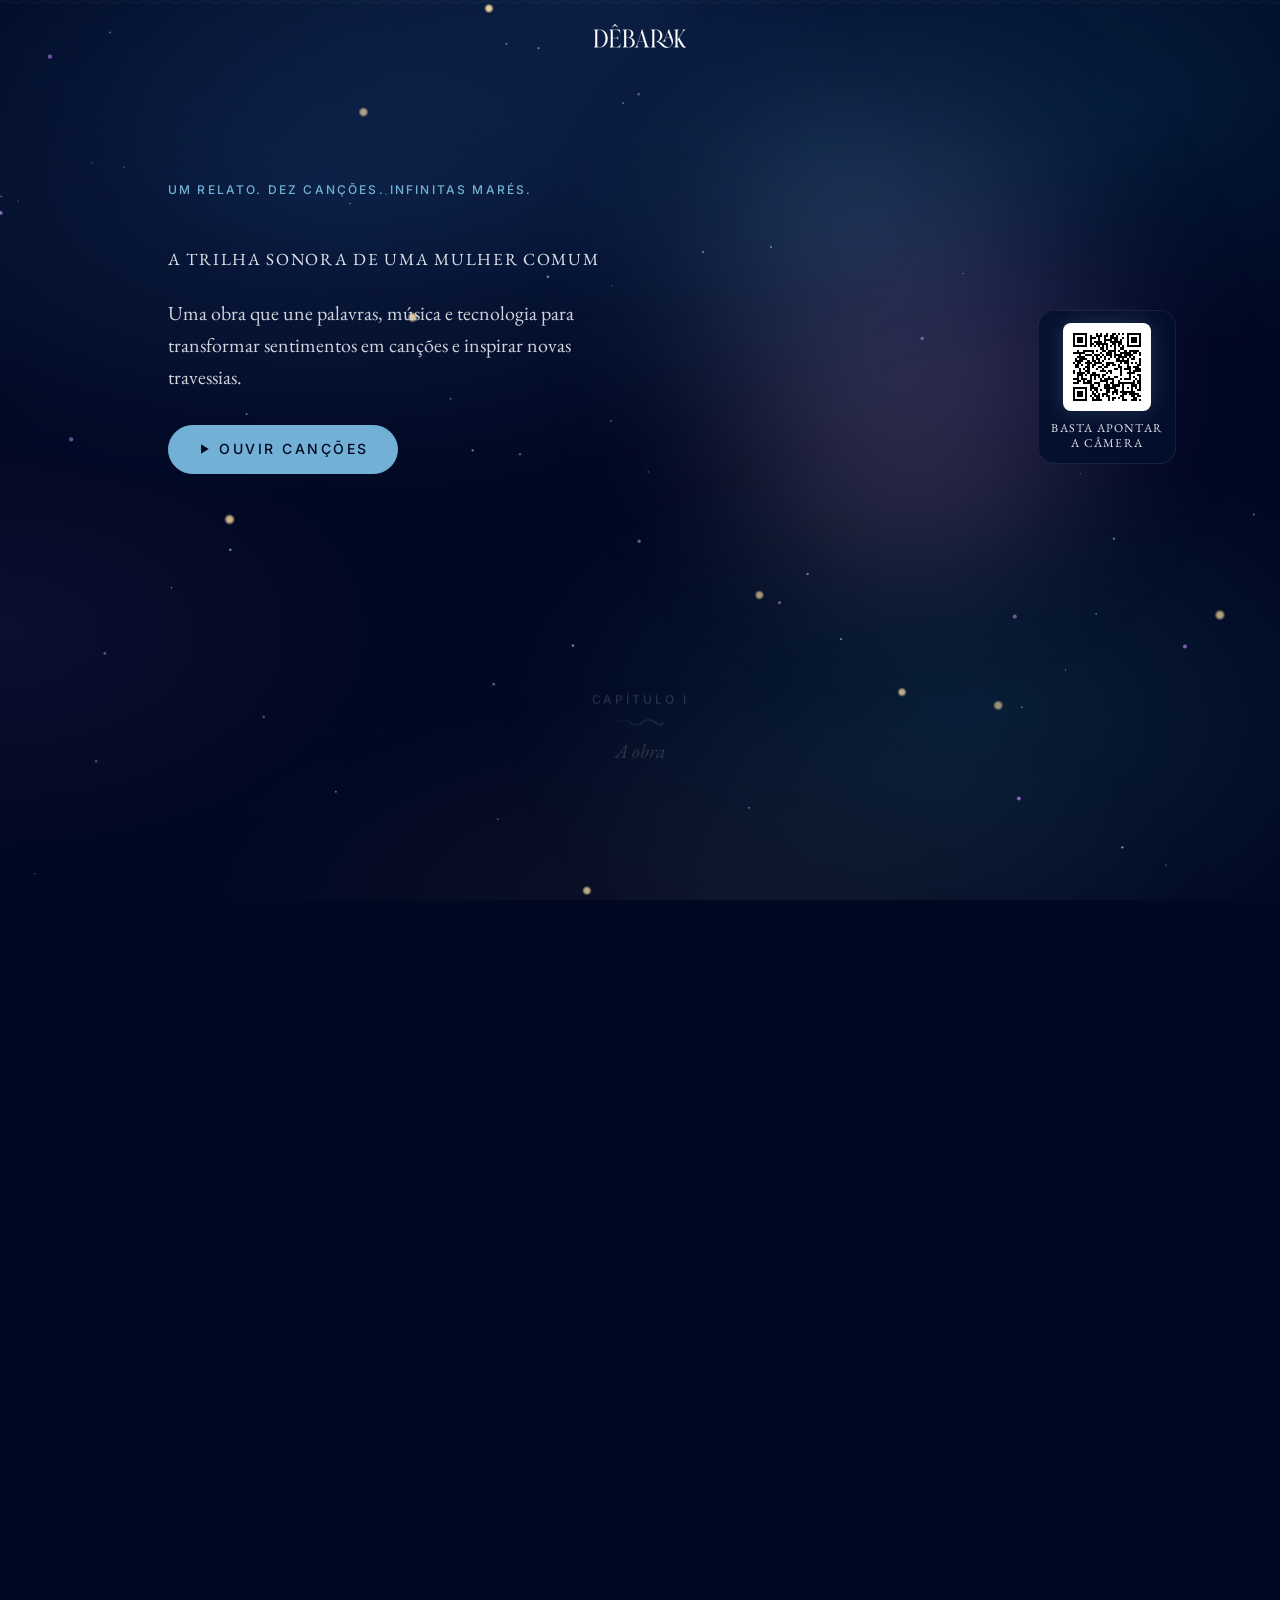
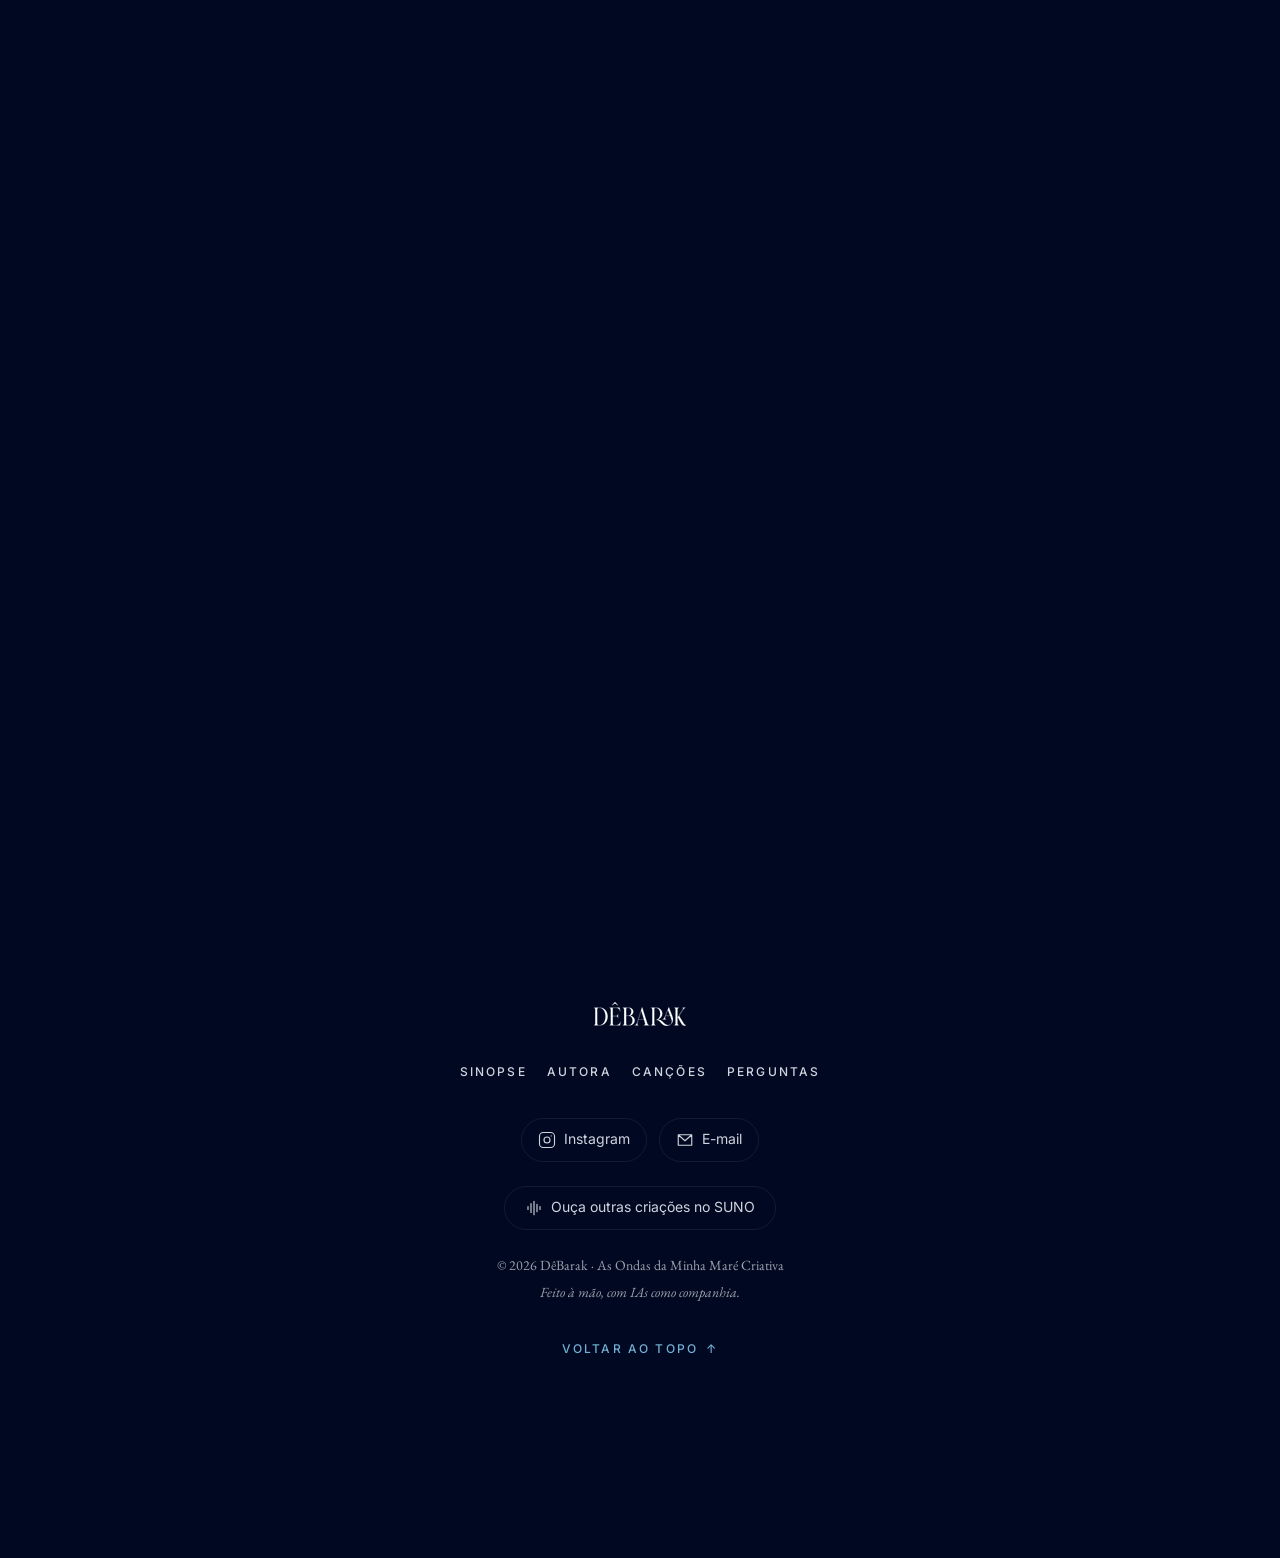
==== commit e877e6c8: "Deploy from debarak@745dae3b921da3b105fcc0e7b237c77b22d6755e debarak/debarak@745dae3b921da3b105fcc0e" ====
--- a/index.html
+++ b/index.html
@@ -1 +1 @@
-<!DOCTYPE html><html lang="pt-BR" data-astro-cid-ju4pidww><head><meta charset="UTF-8"><meta name="viewport" content="width=device-width, initial-scale=1.0, viewport-fit=cover"><meta name="description" content="Uma obra que une palavras, música e tecnologia para transformar sentimentos em canções e inspirar novas travessias."><meta name="color-scheme" content="dark"><meta name="theme-color" content="#010822"><meta name="referrer" content="strict-origin-when-cross-origin"><link rel="canonical" href="https://www.debarak.com.br/"><link rel="alternate" hreflang="pt-BR" href="https://www.debarak.com.br/"><link rel="icon" type="image/svg+xml" href="/favicon.svg"><link rel="apple-touch-icon" href="/apple-touch-icon.png"><link rel="manifest" href="/manifest.webmanifest"><link rel="preload" href="/_astro/inter-latin-wght-normal.Dx4kXJAl.woff2" as="font" type="font/woff2" crossorigin><link rel="preload" href="/_astro/eb-garamond-latin-400-normal.BCNrxLz_.woff2" as="font" type="font/woff2" crossorigin><link rel="preload" href="/_astro/eb-garamond-latin-400-italic.DSEbMgZu.woff2" as="font" type="font/woff2" crossorigin><title>As Ondas da Minha Maré Criativa · DêBarak</title><meta property="og:type" content="website"><meta property="og:site_name" content="DêBarak"><meta property="og:title" content="As Ondas da Minha Maré Criativa · DêBarak"><meta property="og:description" content="Uma obra que une palavras, música e tecnologia para transformar sentimentos em canções e inspirar novas travessias."><meta property="og:url" content="https://www.debarak.com.br/"><meta property="og:image" content="https://www.debarak.com.br/og-image.jpg"><meta property="og:image:width" content="1200"><meta property="og:image:height" content="630"><meta property="og:image:type" content="image/jpeg"><meta property="og:image:alt" content="Capa social do livro As Ondas da Minha Maré Criativa, de DêBarak"><meta property="og:locale" content="pt_BR"><meta name="twitter:card" content="summary_large_image"><meta name="twitter:title" content="As Ondas da Minha Maré Criativa · DêBarak"><meta name="twitter:description" content="Uma obra que une palavras, música e tecnologia para transformar sentimentos em canções e inspirar novas travessias."><meta name="twitter:image" content="https://www.debarak.com.br/og-image.jpg"><meta name="twitter:image:alt" content="Capa social do livro As Ondas da Minha Maré Criativa, de DêBarak"><script type="application/ld+json">{"@context":"https://schema.org","@type":"WebSite","@id":"https://www.debarak.com.br/#website","url":"https://www.debarak.com.br/","name":"As Ondas da Minha Maré Criativa","alternateName":"DêBarak","description":"Uma obra que une palavras, música e tecnologia para transformar sentimentos em canções e inspirar novas travessias.","inLanguage":"pt-BR","publisher":{"@id":"https://www.debarak.com.br/#author"},"about":{"@id":"https://www.debarak.com.br/#book"}}</script><script type="application/ld+json">{"@context":"https://schema.org","@type":"WebPage","@id":"https://www.debarak.com.br/#webpage","url":"https://www.debarak.com.br/","name":"As Ondas da Minha Maré Criativa · DêBarak","description":"Uma obra que une palavras, música e tecnologia para transformar sentimentos em canções e inspirar novas travessias.","inLanguage":"pt-BR","isPartOf":{"@id":"https://www.debarak.com.br/#website"},"about":{"@id":"https://www.debarak.com.br/#book"},"primaryImageOfPage":"https://www.debarak.com.br/og-image.jpg"}</script><script type="application/ld+json">{"@context":"https://schema.org","@type":"Book","@id":"https://www.debarak.com.br/#book","name":"As Ondas da Minha Maré Criativa","alternateName":"A trilha sonora de uma mulher comum","description":"Uma obra que une palavras, música e tecnologia para transformar sentimentos em canções e inspirar novas travessias.","inLanguage":"pt-BR","author":{"@id":"https://www.debarak.com.br/#author"},"hasPart":{"@id":"https://www.debarak.com.br/#album"},"image":"https://www.debarak.com.br/og-image.jpg","url":"https://www.debarak.com.br/"}</script><script type="application/ld+json">{"@context":"https://schema.org","@type":"Person","@id":"https://www.debarak.com.br/#author","name":"DêBarak","description":"DêBarak é goiana, aposentada e devota fervorosa da música popular brasileira. Cantora de chuveiro por vocação e exploradora de tecnologia por natureza.","url":"https://www.debarak.com.br/","image":"https://www.debarak.com.br/_astro/author-portrait.qljSDqZ9.jpg","nationality":"BR","knowsLanguage":"pt-BR","sameAs":["https://instagram.com/debarak.ondas","https://suno.com/@debarak"]}</script><script type="application/ld+json">{"@context":"https://schema.org","@type":"MusicAlbum","@id":"https://www.debarak.com.br/#album","name":"As Ondas da Minha Maré Criativa","byArtist":{"@id":"https://www.debarak.com.br/#author"},"inLanguage":"pt-BR","numTracks":10,"track":[{"@type":"MusicRecording","@id":"https://www.debarak.com.br/t/01/","url":"https://www.debarak.com.br/t/01/","name":"Maré Dentro de Mim","byArtist":{"@id":"https://www.debarak.com.br/#author"},"duration":"PT3M34S","position":1,"audio":"https://www.debarak.com.br/audio/01-mare-dentro-de-mim.mp3"},{"@type":"MusicRecording","@id":"https://www.debarak.com.br/t/02/","url":"https://www.debarak.com.br/t/02/","name":"Linhas Negras","byArtist":{"@id":"https://www.debarak.com.br/#author"},"duration":"PT3M57S","position":2,"audio":"https://www.debarak.com.br/audio/02-linhas-negras.mp3"},{"@type":"MusicRecording","@id":"https://www.debarak.com.br/t/03/","url":"https://www.debarak.com.br/t/03/","name":"Eu Tentei Seguir","byArtist":{"@id":"https://www.debarak.com.br/#author"},"duration":"PT4M0S","position":3,"audio":"https://www.debarak.com.br/audio/03-eu-tentei-seguir.mp3"},{"@type":"MusicRecording","@id":"https://www.debarak.com.br/t/04/","url":"https://www.debarak.com.br/t/04/","name":"Apneia da Razão","byArtist":{"@id":"https://www.debarak.com.br/#author"},"duration":"PT3M25S","position":4,"audio":"https://www.debarak.com.br/audio/04-apneia-da-razao.mp3"},{"@type":"MusicRecording","@id":"https://www.debarak.com.br/t/05/","url":"https://www.debarak.com.br/t/05/","name":"Me Beija","byArtist":{"@id":"https://www.debarak.com.br/#author"},"duration":"PT2M54S","position":5,"audio":"https://www.debarak.com.br/audio/05-me-beija.mp3"},{"@type":"MusicRecording","@id":"https://www.debarak.com.br/t/06/","url":"https://www.debarak.com.br/t/06/","name":"Nirvana Cor-de-Rosa","byArtist":{"@id":"https://www.debarak.com.br/#author"},"duration":"PT2M55S","position":6,"audio":"https://www.debarak.com.br/audio/06-nirvana-cor-de-rosa.mp3"},{"@type":"MusicRecording","@id":"https://www.debarak.com.br/t/07/","url":"https://www.debarak.com.br/t/07/","name":"Somos Complicadas, Nós, Mulheres","byArtist":{"@id":"https://www.debarak.com.br/#author"},"duration":"PT3M38S","position":7,"audio":"https://www.debarak.com.br/audio/07-somos-complicadas-nos-mulheres.mp3"},{"@type":"MusicRecording","@id":"https://www.debarak.com.br/t/08/","url":"https://www.debarak.com.br/t/08/","name":"Controle Tépido","byArtist":{"@id":"https://www.debarak.com.br/#author"},"duration":"PT3M34S","position":8,"audio":"https://www.debarak.com.br/audio/08-controle-tepido.mp3"},{"@type":"MusicRecording","@id":"https://www.debarak.com.br/t/09/","url":"https://www.debarak.com.br/t/09/","name":"Executando o Vazio","byArtist":{"@id":"https://www.debarak.com.br/#author"},"duration":"PT3M38S","position":9,"audio":"https://www.debarak.com.br/audio/09-executando-o-vazio.mp3"},{"@type":"MusicRecording","@id":"https://www.debarak.com.br/t/10/","url":"https://www.debarak.com.br/t/10/","name":"Queimar de Novo","byArtist":{"@id":"https://www.debarak.com.br/#author"},"duration":"PT4M7S","position":10,"audio":"https://www.debarak.com.br/audio/10-queimar-de-novo.mp3"}]}</script><script type="application/ld+json">{"@context":"https://schema.org","@type":"FAQPage","@id":"https://www.debarak.com.br/#faq","inLanguage":"pt-BR","isPartOf":{"@id":"https://www.debarak.com.br/#website"},"mainEntity":[{"@type":"Question","name":"O que é \"As Ondas da Minha Maré Criativa\"?","acceptedAnswer":{"@type":"Answer","text":"\"As Ondas da Minha Maré Criativa\" é um livro multimídia de DêBarak: um relato íntimo e bem-humorado sobre descobrir a própria criatividade aos 57 anos, acompanhado de dez canções autorais. Cada capítulo tem uma canção correspondente, acessível por QR Code impresso na página."}},{"@type":"Question","name":"Quem é DêBarak?","acceptedAnswer":{"@type":"Answer","text":"DêBarak é uma autora goiana, aposentada, devota da música popular brasileira e aberta a novas experiências criativas por meio da tecnologia. Aos 57 anos, sem formação musical técnica, sem instrumento e sem palco, encontrou nas ferramentas de inteligência artificial generativa uma forma de transformar em canções décadas de histórias, memórias e afetos."}},{"@type":"Question","name":"Como funcionam os QR Codes do livro?","acceptedAnswer":{"@type":"Answer","text":"Cada capítulo impresso traz um QR Code que abre a página da canção daquele capítulo, onde ela toca direto no navegador, com a letra completa ao lado. Os endereços são permanentes e não dependem do título da canção, então um QR impresso continua funcionando mesmo que algo mude no site."}},{"@type":"Question","name":"Preciso ter o livro para ouvir as canções?","acceptedAnswer":{"@type":"Answer","text":"Não. As dez canções de \"As Ondas da Minha Maré Criativa\" podem ser ouvidas gratuitamente neste site, com a letra completa de cada uma. O livro traz o relato em prosa que acompanha as canções, capítulo por capítulo."}},{"@type":"Question","name":"As canções foram feitas com inteligência artificial?","acceptedAnswer":{"@type":"Answer","text":"As canções foram cocriadas com ferramentas de inteligência artificial generativa, a partir de sentimentos, memórias e escolhas da autora. Essa é justamente a história que o livro conta: a IA entrou como parceira de escuta e ferramenta de produção, e a curadoria do sentimento, a decisão sobre o que a canção diz, é da autora."}},{"@type":"Question","name":"O livro já foi lançado?","acceptedAnswer":{"@type":"Answer","text":"Ainda não há data pública de lançamento para \"As Ondas da Minha Maré Criativa\". O aviso sai primeiro no Instagram da autora, @debarak.ondas, e as dez canções já estão disponíveis para ouvir neste site."}}]}</script><meta http-equiv="content-security-policy" content="default-src 'self';img-src 'self' data:;font-src 'self';media-src 'self';connect-src 'self';object-src 'none';base-uri 'self'; script-src 'self' 'sha256-BF0290pkb3jxQsE7z00xR8Imp8X34FLC88L0lkMnrGw=' 'sha256-QzWFZi+FLIx23tnm9SBU4aEgx4x8DsuASP07mfqol/c=' 'sha256-0chmwFk0zaA528yFfGV7J9ppIpdfTPPULncDF3WG7Zs=' 'sha256-eIXWvAmxkr251LJZkjniEK5LcPF3NkapbJepohwYRIc=' 'sha256-Q2BPg90ZMplYY+FSdApNErhpWafg2hcRRbndmvxuL/Q=' 'sha256-47DEQpj8HBSa+/TImW+5JCeuQeRkm5NMpJWZG3hSuFU='; style-src 'self' ; style-src-elem 'self' 'sha256-qaEx7Vb+wpoYmX73ArfFMrRZn6Dk8BVslhyM0B7ajPk=' 'sha256-47DEQpj8HBSa+/TImW+5JCeuQeRkm5NMpJWZG3hSuFU='; style-src-attr 'unsafe-inline';"><link rel="stylesheet" href="/_astro/Nav.BOECjNkP.css"><link rel="stylesheet" href="/_astro/index.Bi4d6WC1.css"><script type="module" src="/_astro/page.CMFgH77u.js"></script></head><body id="top" class="flex min-h-svh flex-col" data-astro-cid-ju4pidww><a href="#main-content" class="bg-night-deep border-cover-blue text-cover-blue sr-only focus:not-sr-only focus:fixed focus:top-4 focus:left-4 focus:z-50 focus:rounded-md focus:border focus:px-4 focus:py-2 focus:text-sm focus:font-medium focus:outline-none" data-astro-cid-ju4pidww>Pular para o conteúdo</a><!-- Zero-sized, not display:none: url(#…) can't reliably resolve defs in a non-rendered subtree. --><svg width="0" height="0" aria-hidden="true" focusable="false" class="absolute" data-astro-cid-ju4pidww><defs data-astro-cid-ju4pidww><linearGradient id="wave-gradient" x1="0" y1="0" x2="1" y2="0" data-astro-cid-ju4pidww><stop offset="0%" style="stop-color: var(--color-nebula)" data-astro-cid-ju4pidww></stop><stop offset="55%" style="stop-color: var(--color-cover-blue)" data-astro-cid-ju4pidww></stop><stop offset="100%" style="stop-color: var(--color-moonlight)" data-astro-cid-ju4pidww></stop></linearGradient></defs></svg><div class="aurora-wash" data-anim aria-hidden="true" data-astro-cid-ju4pidww></div><div class="scroll-tide" aria-hidden="true" data-astro-cid-ju4pidww><div class="scroll-tide-fill" data-astro-cid-ju4pidww></div></div><div class="starfield pointer-events-none fixed inset-0 -z-10" data-anim aria-hidden="true" data-astro-cid-t34idrrz><svg class="absolute inset-0 h-full w-full" viewBox="0 0 100 100" preserveAspectRatio="xMidYMid slice" data-astro-cid-t34idrrz><defs data-astro-cid-t34idrrz><radialGradient id="star-glow" data-astro-cid-t34idrrz><stop offset="45%" stop-color="var(--color-star-warm)" data-astro-cid-t34idrrz></stop><stop offset="100%" stop-color="var(--color-star-warm)" stop-opacity="0" data-astro-cid-t34idrrz></stop></radialGradient></defs><g class="starfield-small" data-astro-cid-t34idrrz><circle cx="88.912" cy="91.989" r="0.054" fill="var(--color-star-cool)" opacity="0.342" data-astro-cid-t34idrrz></circle><circle cx="36.924" cy="50.031" r="0.087" fill="var(--color-star-cool)" opacity="0.581" data-astro-cid-t34idrrz></circle><circle cx="39.565" cy="18.259" r="0.08" fill="var(--color-star-cool)" opacity="0.517" data-astro-cid-t34idrrz></circle><circle cx="30.17" cy="30.006" r="0.052" fill="var(--color-star-cool)" opacity="0.55" data-astro-cid-t34idrrz></circle><circle cx="42.07" cy="18.604" r="0.083" fill="var(--color-star-cool)" opacity="0.481" data-astro-cid-t34idrrz></circle><circle cx="8.601" cy="17.387" r="0.074" fill="var(--color-star-cool)" opacity="0.409" data-astro-cid-t34idrrz></circle><circle cx="63.094" cy="59.689" r="0.104" fill="var(--color-star-cool)" opacity="0.434" data-astro-cid-t34idrrz></circle><circle cx="38.884" cy="78.843" r="0.074" fill="var(--color-star-cool)" opacity="0.356" data-astro-cid-t34idrrz></circle><circle cx="69.303" cy="8.182" r="0.063" fill="var(--color-star-cool)" opacity="0.576" data-astro-cid-t34idrrz></circle><circle cx="87.685" cy="81.04" r="0.092" fill="var(--color-star-cool)" opacity="0.592" data-astro-cid-t34idrrz></circle><circle cx="27.364" cy="30.749" r="0.06" fill="var(--color-star-cool)" opacity="0.506" data-astro-cid-t34idrrz></circle><circle cx="21.672" cy="90.643" r="0.107" fill="var(--color-star-cool)" opacity="0.417" data-astro-cid-t34idrrz></circle><circle cx="3.943" cy="94.056" r="0.074" fill="var(--color-star-cool)" opacity="0.426" data-astro-cid-t34idrrz></circle><circle cx="7.51" cy="74.321" r="0.101" fill="var(--color-star-cool)" opacity="0.331" data-astro-cid-t34idrrz></circle><circle cx="65.707" cy="64.772" r="0.087" fill="var(--color-star-cool)" opacity="0.534" data-astro-cid-t34idrrz></circle><circle cx="11.867" cy="98.74" r="0.052" fill="var(--color-star-cool)" opacity="0.534" data-astro-cid-t34idrrz></circle><circle cx="79.324" cy="9.561" r="0.077" fill="var(--color-star-cool)" opacity="0.431" data-astro-cid-t34idrrz></circle><circle cx="1.409" cy="30.566" r="0.061" fill="var(--color-star-cool)" opacity="0.326" data-astro-cid-t34idrrz></circle><circle cx="11.458" cy="95.09" r="0.084" fill="var(--color-star-cool)" opacity="0.318" data-astro-cid-t34idrrz></circle><circle cx="42.803" cy="36.466" r="0.108" fill="var(--color-star-cool)" opacity="0.507" data-astro-cid-t34idrrz></circle><circle cx="28.778" cy="88.028" r="0.09" fill="var(--color-star-cool)" opacity="0.393" data-astro-cid-t34idrrz></circle><circle cx="2.716" cy="83.107" r="0.052" fill="var(--color-star-cool)" opacity="0.376" data-astro-cid-t34idrrz></circle><circle cx="97.95" cy="55.039" r="0.073" fill="var(--color-star-cool)" opacity="0.557" data-astro-cid-t34idrrz></circle><circle cx="47.814" cy="37.156" r="0.054" fill="var(--color-star-cool)" opacity="0.435" data-astro-cid-t34idrrz></circle><circle cx="85.64" cy="62.791" r="0.075" fill="var(--color-star-cool)" opacity="0.41" data-astro-cid-t34idrrz></circle><circle cx="44.763" cy="65.278" r="0.094" fill="var(--color-star-cool)" opacity="0.582" data-astro-cid-t34idrrz></circle><circle cx="58.516" cy="77.951" r="0.073" fill="var(--color-star-cool)" opacity="0.451" data-astro-cid-t34idrrz></circle><circle cx="60.231" cy="34.141" r="0.092" fill="var(--color-star-cool)" opacity="0.418" data-astro-cid-t34idrrz></circle><circle cx="83.243" cy="67.184" r="0.05" fill="var(--color-star-cool)" opacity="0.582" data-astro-cid-t34idrrz></circle><circle cx="60.885" cy="10.412" r="0.088" fill="var(--color-star-cool)" opacity="0.443" data-astro-cid-t34idrrz></circle><circle cx="26.489" cy="97.158" r="0.105" fill="var(--color-star-cool)" opacity="0.402" data-astro-cid-t34idrrz></circle><circle cx="13.39" cy="60.757" r="0.061" fill="var(--color-star-cool)" opacity="0.557" data-astro-cid-t34idrrz></circle><circle cx="54.92" cy="34.54" r="0.097" fill="var(--color-star-cool)" opacity="0.41" data-astro-cid-t34idrrz></circle><circle cx="84.414" cy="51.842" r="0.052" fill="var(--color-star-cool)" opacity="0.36" data-astro-cid-t34idrrz></circle><circle cx="35.203" cy="45.996" r="0.067" fill="var(--color-star-cool)" opacity="0.507" data-astro-cid-t34idrrz></circle><circle cx="40.622" cy="50.335" r="0.101" fill="var(--color-star-cool)" opacity="0.352" data-astro-cid-t34idrrz></circle><circle cx="34.005" cy="98.192" r="0.055" fill="var(--color-star-cool)" opacity="0.594" data-astro-cid-t34idrrz></circle><circle cx="48.683" cy="22.902" r="0.068" fill="var(--color-star-cool)" opacity="0.433" data-astro-cid-t34idrrz></circle><circle cx="17.991" cy="57.796" r="0.1" fill="var(--color-star-cool)" opacity="0.569" data-astro-cid-t34idrrz></circle><circle cx="75.262" cy="36.209" r="0.052" fill="var(--color-star-cool)" opacity="0.502" data-astro-cid-t34idrrz></circle><circle cx="53.83" cy="91.474" r="0.064" fill="var(--color-star-cool)" opacity="0.333" data-astro-cid-t34idrrz></circle><circle cx="87.027" cy="56.924" r="0.094" fill="var(--color-star-cool)" opacity="0.461" data-astro-cid-t34idrrz></circle><circle cx="8.187" cy="65.893" r="0.105" fill="var(--color-star-cool)" opacity="0.386" data-astro-cid-t34idrrz></circle><circle cx="50.643" cy="51.713" r="0.054" fill="var(--color-star-cool)" opacity="0.508" data-astro-cid-t34idrrz></circle><circle cx="47.729" cy="47.719" r="0.084" fill="var(--color-star-cool)" opacity="0.327" data-astro-cid-t34idrrz></circle><circle cx="32.778" cy="87.243" r="0.092" fill="var(--color-star-cool)" opacity="0.544" data-astro-cid-t34idrrz></circle><circle cx="39.123" cy="3.619" r="0.1" fill="var(--color-star-cool)" opacity="0.358" data-astro-cid-t34idrrz></circle><circle cx="0.098" cy="30.18" r="0.068" fill="var(--color-star-cool)" opacity="0.469" data-astro-cid-t34idrrz></circle><circle cx="49.035" cy="0.26" r="0.075" fill="var(--color-star-cool)" opacity="0.378" data-astro-cid-t34idrrz></circle><circle cx="19.27" cy="47.192" r="0.081" fill="var(--color-star-cool)" opacity="0.483" data-astro-cid-t34idrrz></circle><circle cx="44.133" cy="4.309" r="0.107" fill="var(--color-star-cool)" opacity="0.586" data-astro-cid-t34idrrz></circle><circle cx="56.96" cy="4.944" r="0.052" fill="var(--color-star-cool)" opacity="0.486" data-astro-cid-t34idrrz></circle><circle cx="91.083" cy="82.431" r="0.057" fill="var(--color-star-cool)" opacity="0.583" data-astro-cid-t34idrrz></circle><circle cx="79.835" cy="70.103" r="0.081" fill="var(--color-star-cool)" opacity="0.378" data-astro-cid-t34idrrz></circle><circle cx="56.551" cy="1.294" r="0.085" fill="var(--color-star-cool)" opacity="0.57" data-astro-cid-t34idrrz></circle><circle cx="54.563" cy="9.337" r="0.088" fill="var(--color-star-cool)" opacity="0.359" data-astro-cid-t34idrrz></circle><circle cx="7.204" cy="27.565" r="0.05" fill="var(--color-star-cool)" opacity="0.445" data-astro-cid-t34idrrz></circle><circle cx="47.809" cy="89.311" r="0.052" fill="var(--color-star-cool)" opacity="0.328" data-astro-cid-t34idrrz></circle><circle cx="9.709" cy="27.909" r="0.054" fill="var(--color-star-cool)" opacity="0.409" data-astro-cid-t34idrrz></circle><circle cx="26.24" cy="76.693" r="0.075" fill="var(--color-star-cool)" opacity="0.487" data-astro-cid-t34idrrz></circle></g><g class="starfield-medium" data-astro-cid-t34idrrz><circle cx="92.575" cy="65.354" r="0.158" fill="var(--color-star-violet)" style="--star-opacity:0.675;--twinkle-delay:5.909s;--twinkle-duration:5.033s;" data-astro-cid-t34idrrz></circle><circle cx="12.501" cy="91.606" r="0.136" fill="var(--color-star-violet)" style="--star-opacity:0.518;--twinkle-delay:4.577s;--twinkle-duration:4.175s;" data-astro-cid-t34idrrz></circle><circle cx="31.5" cy="5.822" r="0.152" fill="var(--color-star-violet)" style="--star-opacity:0.747;--twinkle-delay:1.189s;--twinkle-duration:5.503s;" data-astro-cid-t34idrrz></circle><circle cx="82.907" cy="41.334" r="0.148" fill="var(--color-star-violet)" style="--star-opacity:0.428;--twinkle-delay:3.746s;--twinkle-duration:6.35s;" data-astro-cid-t34idrrz></circle><circle cx="0.055" cy="31.475" r="0.154" fill="var(--color-star-violet)" style="--star-opacity:0.729;--twinkle-delay:2.247s;--twinkle-duration:4.048s;" data-astro-cid-t34idrrz></circle><circle cx="16.277" cy="9.579" r="0.108" fill="var(--color-star-violet)" style="--star-opacity:0.715;--twinkle-delay:4.692s;--twinkle-duration:3.931s;" data-astro-cid-t34idrrz></circle><circle cx="64.906" cy="8.98" r="0.131" fill="var(--color-star-violet)" style="--star-opacity:0.503;--twinkle-delay:1.082s;--twinkle-duration:3.333s;" data-astro-cid-t34idrrz></circle><circle cx="79.276" cy="63.011" r="0.164" fill="var(--color-star-violet)" style="--star-opacity:0.56;--twinkle-delay:5.417s;--twinkle-duration:3.587s;" data-astro-cid-t34idrrz></circle><circle cx="92.719" cy="5.004" r="0.146" fill="var(--color-star-violet)" style="--star-opacity:0.653;--twinkle-delay:1.696s;--twinkle-duration:6.026s;" data-astro-cid-t34idrrz></circle><circle cx="38.571" cy="68.293" r="0.107" fill="var(--color-star-violet)" style="--star-opacity:0.549;--twinkle-delay:3.919s;--twinkle-duration:3.984s;" data-astro-cid-t34idrrz></circle><circle cx="50.163" cy="86.213" r="0.167" fill="var(--color-star-violet)" style="--star-opacity:0.713;--twinkle-delay:2.087s;--twinkle-duration:6.793s;" data-astro-cid-t34idrrz></circle><circle cx="60.829" cy="92.095" r="0.176" fill="var(--color-star-violet)" style="--star-opacity:0.563;--twinkle-delay:4.199s;--twinkle-duration:3.788s;" data-astro-cid-t34idrrz></circle><circle cx="3.903" cy="19.273" r="0.165" fill="var(--color-star-violet)" style="--star-opacity:0.565;--twinkle-delay:0.256s;--twinkle-duration:4.301s;" data-astro-cid-t34idrrz></circle><circle cx="12.717" cy="1.082" r="0.162" fill="var(--color-star-violet)" style="--star-opacity:0.486;--twinkle-delay:4.257s;--twinkle-duration:5.666s;" data-astro-cid-t34idrrz></circle><circle cx="20.605" cy="70.853" r="0.109" fill="var(--color-star-violet)" style="--star-opacity:0.443;--twinkle-delay:0.202s;--twinkle-duration:5.216s;" data-astro-cid-t34idrrz></circle><circle cx="60.901" cy="61.92" r="0.125" fill="var(--color-star-violet)" style="--star-opacity:0.552;--twinkle-delay:2.092s;--twinkle-duration:4.284s;" data-astro-cid-t34idrrz></circle><circle cx="66.938" cy="7.617" r="0.15" fill="var(--color-star-violet)" style="--star-opacity:0.58;--twinkle-delay:5.927s;--twinkle-duration:4.205s;" data-astro-cid-t34idrrz></circle><circle cx="72.048" cy="41.277" r="0.125" fill="var(--color-star-violet)" style="--star-opacity:0.644;--twinkle-delay:1.705s;--twinkle-duration:6.31s;" data-astro-cid-t34idrrz></circle><circle cx="9.566" cy="96.233" r="0.168" fill="var(--color-star-violet)" style="--star-opacity:0.51;--twinkle-delay:3.429s;--twinkle-duration:3.935s;" data-astro-cid-t34idrrz></circle><circle cx="12.825" cy="5.819" r="0.131" fill="var(--color-star-violet)" style="--star-opacity:0.645;--twinkle-delay:1.096s;--twinkle-duration:6.411s;" data-astro-cid-t34idrrz></circle><circle cx="15.158" cy="3.368" r="0.133" fill="var(--color-star-violet)" style="--star-opacity:0.466;--twinkle-delay:2.709s;--twinkle-duration:3.072s;" data-astro-cid-t34idrrz></circle><circle cx="49.898" cy="22.213" r="0.114" fill="var(--color-star-violet)" style="--star-opacity:0.439;--twinkle-delay:4.265s;--twinkle-duration:3.252s;" data-astro-cid-t34idrrz></circle><circle cx="50.379" cy="95.688" r="0.104" fill="var(--color-star-violet)" style="--star-opacity:0.681;--twinkle-delay:1.766s;--twinkle-duration:4.283s;" data-astro-cid-t34idrrz></circle><circle cx="49.934" cy="57.126" r="0.133" fill="var(--color-star-violet)" style="--star-opacity:0.609;--twinkle-delay:3.212s;--twinkle-duration:3.5s;" data-astro-cid-t34idrrz></circle><circle cx="81.896" cy="39.86" r="0.142" fill="var(--color-star-violet)" style="--star-opacity:0.689;--twinkle-delay:4.602s;--twinkle-duration:6.235s;" data-astro-cid-t34idrrz></circle><circle cx="79.6" cy="77.224" r="0.159" fill="var(--color-star-violet)" style="--star-opacity:0.688;--twinkle-delay:1.936s;--twinkle-duration:5.822s;" data-astro-cid-t34idrrz></circle><circle cx="76.377" cy="2.55" r="0.126" fill="var(--color-star-violet)" style="--star-opacity:0.723;--twinkle-delay:3.215s;--twinkle-duration:3.595s;" data-astro-cid-t34idrrz></circle><circle cx="5.562" cy="49.173" r="0.162" fill="var(--color-star-violet)" style="--star-opacity:0.56;--twinkle-delay:4.438s;--twinkle-duration:4.885s;" data-astro-cid-t34idrrz></circle></g><g class="starfield-large" data-astro-cid-t34idrrz><circle cx="4.213" cy="5.901" r="0.328" fill="url(#star-glow)" style="--star-opacity:0.745;--twinkle-delay:0.033s;--twinkle-duration:3.013s;" data-astro-cid-t34idrrz></circle><circle cx="93.891" cy="5.61" r="0.56" fill="url(#star-glow)" style="--star-opacity:0.819;--twinkle-delay:1.553s;--twinkle-duration:5.538s;" data-astro-cid-t34idrrz></circle><circle cx="38.2" cy="15.505" r="0.39" fill="url(#star-glow)" style="--star-opacity:0.891;--twinkle-delay:4.35s;--twinkle-duration:3.138s;" data-astro-cid-t34idrrz></circle><circle cx="70.471" cy="68.918" r="0.378" fill="url(#star-glow)" style="--star-opacity:0.725;--twinkle-delay:4.426s;--twinkle-duration:5.144s;" data-astro-cid-t34idrrz></circle><circle cx="24.038" cy="99.183" r="0.362" fill="url(#star-glow)" style="--star-opacity:0.79;--twinkle-delay:3.778s;--twinkle-duration:4.892s;" data-astro-cid-t34idrrz></circle><circle cx="32.235" cy="39.633" r="0.426" fill="url(#star-glow)" style="--star-opacity:0.852;--twinkle-delay:4.409s;--twinkle-duration:3.714s;" data-astro-cid-t34idrrz></circle><circle cx="28.395" cy="23.601" r="0.408" fill="url(#star-glow)" style="--star-opacity:0.677;--twinkle-delay:2.318s;--twinkle-duration:6.943s;" data-astro-cid-t34idrrz></circle><circle cx="45.851" cy="84.422" r="0.386" fill="url(#star-glow)" style="--star-opacity:0.732;--twinkle-delay:5.504s;--twinkle-duration:3.913s;" data-astro-cid-t34idrrz></circle><circle cx="17.937" cy="55.427" r="0.442" fill="url(#star-glow)" style="--star-opacity:0.784;--twinkle-delay:3.968s;--twinkle-duration:3.957s;" data-astro-cid-t34idrrz></circle><circle cx="77.986" cy="69.952" r="0.418" fill="url(#star-glow)" style="--star-opacity:0.599;--twinkle-delay:5.71s;--twinkle-duration:4.408s;" data-astro-cid-t34idrrz></circle><circle cx="59.331" cy="61.328" r="0.39" fill="url(#star-glow)" style="--star-opacity:0.645;--twinkle-delay:0.729s;--twinkle-duration:6.6s;" data-astro-cid-t34idrrz></circle><circle cx="95.306" cy="62.889" r="0.44" fill="url(#star-glow)" style="--star-opacity:0.687;--twinkle-delay:3.027s;--twinkle-duration:3.866s;" data-astro-cid-t34idrrz></circle></g></svg></div><header class="absolute inset-x-0 top-0 z-30"><div class="page-container flex items-center justify-center pt-[calc(1.5rem+env(safe-area-inset-top))] pb-6"><!-- `-m-2 p-2` enlarges the tap target without changing layout. --><a href="#top" class="-m-2 flex items-center p-2 transition-opacity active:opacity-70" aria-label="DêBarak"><img src="/_astro/wordmark.DsOjPOXy_Z1fRK1r.webp" srcset="/_astro/wordmark.DsOjPOXy_Z1fRK1r.webp 1x, /_astro/wordmark.DsOjPOXy_O6jW4.webp 2x" alt loading="eager" decoding="async" width="92" height="24" class="h-5 w-auto md:h-6"></a></div></header><!-- `min-h-full` on a child computes to zero here (main's height is auto); use `centerMain`. --><main id="main-content" class="flex-1" data-astro-cid-ju4pidww><!-- Bottom padding matches Section's so the first chapter divider aligns with the rest. --><section class="relative isolate pt-[calc(6rem+env(safe-area-inset-top))] pb-6 md:pt-[calc(7rem+env(safe-area-inset-top))] md:pb-10 lg:pt-[calc(8rem+env(safe-area-inset-top))] lg:pb-16"><div class="pointer-events-none absolute inset-0 -z-10 overflow-hidden" aria-hidden="true"><div class="absolute -top-[20%] right-[-25%] h-[120%] w-[110%] opacity-45 mix-blend-screen md:right-[-15%] md:w-[80%]" style="mask-image: radial-gradient(ellipse 56% 72% at 78% 38%, black 18%, transparent 66%); -webkit-mask-image: radial-gradient(ellipse 56% 72% at 78% 38%, black 18%, transparent 66%);"><img src="/_astro/waves.DBh3qVA0_ZTHMtN.webp" srcset="/_astro/waves.DBh3qVA0_ZzERVk.webp 440w, /_astro/waves.DBh3qVA0_ZTHMtN.webp 714w" alt sizes="(min-width:768px) 80vw, 110vw" loading="eager" fetchpriority="high" decoding="async" width="714" height="1280" class="h-full w-full object-cover"></div></div><div class="page-container grid items-center gap-14 lg:grid-cols-2 lg:gap-12"><div class="flex flex-col items-center gap-6 text-center lg:items-start lg:text-left"><p class="eyebrow text-cover-blue lg:tracking-eyebrow tracking-wider text-balance">Um relato. Dez canções. Infinitas marés.</p><div class="flex items-center justify-center lg:block"><h1><span class="sr-only">As Ondas da Minha Maré Criativa</span><picture class="contents"><source media="(max-width: 63.99rem)" srcset="[data-uri]"><img src="/_astro/book-title.C7qBMAwW_Z2cjP6C.webp" srcset="/_astro/book-title.C7qBMAwW_Z2jJn57.webp 224w, /_astro/book-title.C7qBMAwW_Z1jlbCS.webp 448w" alt sizes="224px" loading="eager" decoding="async" width="1054" height="1095" class="hero-lettering hidden w-full lg:block lg:max-w-56"></picture></h1><picture class="contents"><source media="(min-width: 64rem)" srcset="[data-uri]"><img src="/_astro/book-mockup.Bs9SW4O5_1pbyIT.webp" srcset="/_astro/book-mockup.Bs9SW4O5_2b8F15.webp 224w, /_astro/book-mockup.Bs9SW4O5_Z2kWEvV.webp 288w, /_astro/book-mockup.Bs9SW4O5_2n2z6A.webp 448w, /_astro/book-mockup.Bs9SW4O5_Z2nAtxo.webp 576w" alt="Capa de As Ondas da Minha Maré Criativa, de DêBarak" sizes="(min-width:640px) 288px, 224px" loading="eager" decoding="async" width="900" height="1212" class="drop-shadow-book w-56 sm:w-72 lg:hidden"></picture></div><p class="font-serif text-hero-subtitle sm:tracking-label whitespace-nowrap text-neutral-200 uppercase">A trilha sonora de uma mulher comum</p><p class="max-w-md font-serif text-xl text-neutral-300">Uma obra que une palavras, música e tecnologia para transformar sentimentos em canções e inspirar novas travessias.</p><div class="mt-2 flex w-full flex-col items-stretch gap-3 sm:flex-row sm:flex-wrap sm:items-center sm:justify-center lg:justify-start"><a href="#cancoes" class="btn-secondary btn-shine bg-cover-blue border-cover-blue text-night-deep justify-center hover:bg-white"><svg width="14" height="14" viewBox="0 0 24 24" fill="currentColor" aria-hidden="true"><path d="M7 4l13 8-13 8z"></path></svg>Ouvir canções</a></div></div><div class="relative hidden items-center justify-center lg:flex"><div class="absolute -inset-10 -z-10 rounded-full blur-3xl" style="background: radial-gradient(circle at 42% 30%, color-mix(in srgb, var(--color-cover-blue) 22%, transparent), transparent 60%), radial-gradient(circle at 62% 62%, color-mix(in srgb, var(--color-accent) 20%, transparent), transparent 62%), radial-gradient(circle at 52% 92%, color-mix(in srgb, var(--color-accent-gold) 14%, transparent), transparent 55%);" aria-hidden="true"></div><picture class="contents"><source media="(max-width: 63.99rem)" srcset="[data-uri]"><img src="/_astro/book-mockup.Bs9SW4O5_1pbyIT.webp" srcset="/_astro/book-mockup.Bs9SW4O5_Z2bXRxC.webp 280w, /_astro/book-mockup.Bs9SW4O5_CM3Lx.webp 360w, /_astro/book-mockup.Bs9SW4O5_ZeC0gK.webp 400w, /_astro/book-mockup.Bs9SW4O5_Z272lCe.webp 560w, /_astro/book-mockup.Bs9SW4O5_Z1wGBLP.webp 720w, /_astro/book-mockup.Bs9SW4O5_Z1wmvim.webp 800w" alt="Capa de As Ondas da Minha Maré Criativa, de DêBarak" sizes="(min-width:1024px) 400px, (min-width:768px) 360px, 280px" loading="eager" decoding="async" width="900" height="1212" class="drop-shadow-book w-[280px] md:w-[360px] lg:w-[400px]"></picture><a href="/t/01/" class="border-surface-border bg-night-mid/85 absolute -right-6 bottom-16 hidden xl:-right-16 flex-col items-center gap-2.5 rounded-2xl border p-3 backdrop-blur transition-colors hover:border-cover-blue/60 lg:flex" aria-label="Abrir a faixa 01. No livro, cada capítulo tem um QR Code como este."><span class="qr-plate rounded-lg bg-white p-1.5"><img src="/qr/01.svg" alt="" width="76" height="76" class="block" loading="lazy"></span><span class="font-serif text-xs leading-tight tracking-label text-center text-neutral-200 uppercase">Basta apontar <br>a câmera</span></a></div></div></section><!-- `py` is half of Section's `pb`; change them together. --><div class="page-container flex items-center gap-6 py-3 md:py-5 lg:py-8" data-reveal data-astro-cid-2pztfyjo><div class="chapter-rule flex-1" aria-hidden="true" data-astro-cid-2pztfyjo></div><div class="flex flex-col items-center gap-2 text-center" data-astro-cid-2pztfyjo><span class="eyebrow-sm" data-astro-cid-2pztfyjo>Capítulo I</span><svg width="48" height="13" viewBox="0 0 38 10" fill="none" class="text-cover-blue opacity-70" aria-hidden="true"><path d="M1 5 Q 6 1, 11 5 T 21 5 T 31 5 T 37 5" stroke="url(#wave-gradient)" stroke-width="1.5" stroke-linecap="round"></path></svg><span class="font-serif text-lg text-neutral-200 italic md:text-xl" data-astro-cid-2pztfyjo>A autora</span></div><div class="chapter-rule flex-1" aria-hidden="true" data-astro-cid-2pztfyjo></div></div><section id="autora" class="page-container relative pb-6 md:pb-10 lg:pb-16" data-reveal><div class="grid items-start gap-10 md:gap-14 lg:grid-cols-[5fr_7fr] lg:gap-20"><div class="author-portrait shadow-accent/30 relative mx-auto aspect-square w-full max-w-[200px] overflow-hidden md:max-w-[300px] rounded-full shadow-2xl lg:mx-0"><img src="/_astro/author-portrait.qljSDqZ9_SMoUK.webp" srcset="/_astro/author-portrait.qljSDqZ9_J4jUM.webp 240w, /_astro/author-portrait.qljSDqZ9_2rY2Bg.webp 480w" alt="DêBarak de chapéu e cachecol azul, sorrindo com o rosto apoiado na mão" sizes="(min-width:768px) 300px, 200px" loading="lazy" decoding="async" width="960" height="960" class="h-full w-full object-cover object-center"></div><div class="flex flex-col items-start gap-5"><h2 class="display-serif text-4xl md:text-5xl lg:text-6xl">DêBarak</h2><div class="prose-stack md:text-xl"><p>DêBarak é goiana, aposentada e devota fervorosa da música popular brasileira. Cantora de chuveiro por vocação e exploradora de tecnologia por natureza.</p><p>Aos 57 anos, descobriu nas ferramentas de inteligência artificial generativa uma porta que nunca havia tentado abrir. E, do outro lado, encontrou canções que sempre estiveram dentro dela.</p></div></div></div></section><!-- `py` is half of Section's `pb`; change them together. --><div class="page-container flex items-center gap-6 py-3 md:py-5 lg:py-8" data-reveal data-astro-cid-2pztfyjo><div class="chapter-rule flex-1" aria-hidden="true" data-astro-cid-2pztfyjo></div><div class="flex flex-col items-center gap-2 text-center" data-astro-cid-2pztfyjo><span class="eyebrow-sm" data-astro-cid-2pztfyjo>Capítulo II</span><svg width="48" height="13" viewBox="0 0 38 10" fill="none" class="text-cover-blue opacity-70" aria-hidden="true"><path d="M1 5 Q 6 1, 11 5 T 21 5 T 31 5 T 37 5" stroke="url(#wave-gradient)" stroke-width="1.5" stroke-linecap="round"></path></svg><span class="font-serif text-lg text-neutral-200 italic md:text-xl" data-astro-cid-2pztfyjo>A obra</span></div><div class="chapter-rule flex-1" aria-hidden="true" data-astro-cid-2pztfyjo></div></div><section id="obra" class="page-container relative pb-6 md:pb-10 lg:pb-16" data-reveal><div id="sinopse" class="panel-md relative overflow-hidden"><div class="grid gap-6 md:gap-10 lg:grid-cols-[1fr_2fr] lg:grid-rows-[auto_1fr] lg:gap-x-12 lg:gap-y-4"><h2 class="display-serif text-4xl md:text-5xl lg:col-start-1 lg:row-start-1">Sinopse</h2><div class="prose-stack md:text-xl lg:col-start-2 lg:row-span-2 lg:row-start-1 lg:max-w-xl"><p>E se a criatividade que você achava perdida estivesse apenas esperando a ferramenta certa para emergir? Foi o que descobriu DêBarak aos 57 anos: sem formação técnica, sem instrumento, sem palco, mas com décadas de amor pela música popular brasileira e um baú de histórias que nunca tinham encontrado melodia.</p><p>O livro As Ondas da Minha Maré Criativa apresenta o relato íntimo, bem-humorado e honesto dessa travessia: sapos emocionais que viram samba, bugs de sistema que viram poesia, a curadoria do sentimento como forma de autoria. Não é um livro sobre tecnologia: é sobre coragem, sobre criar sem precisar de credencial. Dez canções autorais acompanham cada capítulo, acessíveis por QR Code, entrelaçando texto, memória e música.</p></div><ul class="grid grid-cols-2 gap-x-4 gap-y-6 md:mt-4 md:flex md:flex-col md:gap-5 lg:col-start-1 lg:row-start-2"><li class="flex flex-col items-start gap-2 text-left md:flex-row md:items-center md:gap-3"><span class="bg-cover-blue/10 border-cover-blue/25 flex h-10 w-10 shrink-0 items-center justify-center rounded-full border"><svg class="text-cover-blue" width="18" height="18" viewBox="0 0 24 24" fill="none" aria-hidden="true"><path d="M9 18V4l10-2v14 M9 18a3 3 0 1 1-3 3 3 3 0 0 1 3-3z M19 14a3 3 0 1 1-3 3 3 3 0 0 1 3-3z" stroke="currentColor" stroke-width="1.5" stroke-linecap="round" stroke-linejoin="round"></path></svg></span><p class="font-serif text-base leading-snug text-neutral-300 md:text-lg">10 canções autorais, uma por capítulo</p></li><li class="flex flex-col items-start gap-2 text-left md:flex-row md:items-center md:gap-3"><span class="bg-cover-blue/10 border-cover-blue/25 flex h-10 w-10 shrink-0 items-center justify-center rounded-full border"><svg class="text-cover-blue" width="18" height="18" viewBox="0 0 24 24" fill="none" aria-hidden="true"><path d="M4 5a2 2 0 0 1 2-2h12v18H6a2 2 0 0 1-2-2V5z M4 5h12v14" stroke="currentColor" stroke-width="1.5" stroke-linecap="round" stroke-linejoin="round"></path></svg></span><p class="font-serif text-base leading-snug text-neutral-300 md:text-lg">QR Codes ligam cada leitura ao seu som</p></li><li class="flex flex-col items-start gap-2 text-left md:flex-row md:items-center md:gap-3"><span class="bg-cover-blue/10 border-cover-blue/25 flex h-10 w-10 shrink-0 items-center justify-center rounded-full border"><svg class="text-cover-blue" width="18" height="18" viewBox="0 0 24 24" fill="none" aria-hidden="true"><path d="M12 3l1.8 5.2L19 10l-5.2 1.8L12 17l-1.8-5.2L5 10l5.2-1.8L12 3z M5 18l.8 2.2L8 21l-2.2.8L5 24l-.8-2.2L2 21l2.2-.8L5 18z" stroke="currentColor" stroke-width="1.5" stroke-linecap="round" stroke-linejoin="round"></path></svg></span><p class="font-serif text-base leading-snug text-neutral-300 md:text-lg">Cocriado com IAs generativas como parceiras de escuta</p></li><li class="flex flex-col items-start gap-2 text-left md:flex-row md:items-center md:gap-3"><span class="bg-cover-blue/10 border-cover-blue/25 flex h-10 w-10 shrink-0 items-center justify-center rounded-full border"><svg class="text-cover-blue" width="18" height="18" viewBox="0 0 24 24" fill="none" aria-hidden="true"><path d="M12 21s-7-4.5-7-10a4 4 0 0 1 7-2.6A4 4 0 0 1 19 11c0 5.5-7 10-7 10z" stroke="currentColor" stroke-width="1.5" stroke-linecap="round" stroke-linejoin="round"></path></svg></span><p class="font-serif text-base leading-snug text-neutral-300 md:text-lg">Memórias e reflexões da travessia íntima da autora</p></li></ul></div></div></section><!-- `py` is half of Section's `pb`; change them together. --><div class="page-container flex items-center gap-6 py-3 md:py-5 lg:py-8" data-reveal data-astro-cid-2pztfyjo><div class="chapter-rule flex-1" aria-hidden="true" data-astro-cid-2pztfyjo></div><div class="flex flex-col items-center gap-2 text-center" data-astro-cid-2pztfyjo><span class="eyebrow-sm" data-astro-cid-2pztfyjo>Capítulo III</span><svg width="48" height="13" viewBox="0 0 38 10" fill="none" class="text-cover-blue opacity-70" aria-hidden="true"><path d="M1 5 Q 6 1, 11 5 T 21 5 T 31 5 T 37 5" stroke="url(#wave-gradient)" stroke-width="1.5" stroke-linecap="round"></path></svg><span class="font-serif text-lg text-neutral-200 italic md:text-xl" data-astro-cid-2pztfyjo>Dez marés</span></div><div class="chapter-rule flex-1" aria-hidden="true" data-astro-cid-2pztfyjo></div></div><section id="cancoes" class="page-container relative pb-6 md:pb-10 lg:pb-16" data-reveal><div class="mb-8 flex items-center justify-center md:hidden" aria-hidden="true"><svg viewBox="0 0 300 48" fill="none" class="music-staff w-full max-w-[260px] opacity-80" aria-hidden="true" preserveAspectRatio="xMidYMid meet"><path d="M0 30 Q 50 20, 100 27 T 200 26 T 300 28" stroke="var(--color-accent-gold)" stroke-width="1.25" stroke-linecap="round" opacity="0.55"></path><g stroke="var(--color-accent-cyan)" fill="var(--color-accent-cyan)" opacity="0.85"><ellipse cx="80" cy="30" rx="4.2" ry="3" transform="rotate(-18 80 30)"></ellipse><ellipse cx="98" cy="27" rx="4.2" ry="3" transform="rotate(-18 98 27)"></ellipse><line x1="84" y1="30" x2="84" y2="12" stroke-width="1.2"></line><line x1="102" y1="27" x2="102" y2="9" stroke-width="1.2"></line><line x1="84" y1="12" x2="102" y2="9" stroke-width="2.4" stroke-linecap="round"></line><ellipse cx="150" cy="25" rx="4.2" ry="3" transform="rotate(-18 150 25)"></ellipse><line x1="154" y1="25" x2="154" y2="7" stroke-width="1.2"></line><path d="M154 7 q 8 3, 6 12 q 0 -6 -6 -8 z" stroke="none"></path><ellipse cx="210" cy="31" rx="4.2" ry="3" transform="rotate(-18 210 31)"></ellipse><ellipse cx="228" cy="27" rx="4.2" ry="3" transform="rotate(-18 228 27)"></ellipse><line x1="214" y1="31" x2="214" y2="13" stroke-width="1.2"></line><line x1="232" y1="27" x2="232" y2="9" stroke-width="1.2"></line><line x1="214" y1="13" x2="232" y2="9" stroke-width="2.4" stroke-linecap="round"></line></g></svg></div><div class="track-list mt-2" data-astro-cid-iykrwjwy><div class="mb-6 flex flex-wrap items-center justify-between gap-x-4 gap-y-3" data-astro-cid-iykrwjwy><h2 class="font-serif text-lg text-neutral-300 italic md:text-xl" data-astro-cid-iykrwjwy>10 canções · 36 minutos</h2><button type="button" class="btn-secondary px-5 md:px-7" data-play-all data-state="idle" aria-pressed="false" data-astro-cid-iykrwjwy><svg class="play-icon" width="12" height="12" viewBox="0 0 24 24" fill="currentColor" aria-hidden="true"><path d="M7 4l13 8-13 8z"></path></svg><svg class="pause-icon" width="12" height="12" viewBox="0 0 24 24" fill="currentColor" aria-hidden="true"><path d="M6 4h4v16H6zM14 4h4v16h-4z"></path></svg>Ouvir todas</button></div><p data-song-error class="mb-4 hidden text-sm text-red-300" role="alert" data-astro-cid-iykrwjwy></p><div class="track-head eyebrow-sm text-cover-blue/80 hidden pb-3 md:grid" data-astro-cid-iykrwjwy><span data-astro-cid-iykrwjwy>Faixa</span><span data-astro-cid-iykrwjwy>Canção</span><span aria-hidden="true" data-astro-cid-iykrwjwy></span><span data-astro-cid-iykrwjwy>Tempo</span><span aria-hidden="true" data-astro-cid-iykrwjwy></span></div><ul class="border-surface-border divide-surface-border shadow-lit divide-y overflow-hidden rounded-3xl border" data-astro-cid-iykrwjwy><li class="track-item track-tinted relative grid grid-cols-[auto_1fr] items-center transition-[background-color,box-shadow]" data-reveal-item data-track-row="01" style="--reveal-index:0" data-astro-cid-iykrwjwy><audio id="list-track-01" preload="none" data-src="/audio/01-mare-dentro-de-mim.mp3" data-track-number="01" data-astro-cid-iykrwjwy></audio><button type="button" class="song-play-btn track-play play-ring relative z-10 flex h-8 w-8 items-center justify-center rounded-full" data-audio-target="list-track-01" data-state="idle" data-song-label="Maré Dentro de Mim" data-song-artist="DêBarak" data-song-album="As Ondas da Minha Maré Criativa" data-song-artwork="/_astro/book-cover.D2BoXesk.jpg" data-song-artwork-sizes="1080x1526" aria-label="Ouvir Maré Dentro de Mim" data-astro-cid-iykrwjwy><svg class="play-icon" width="12" height="12" viewBox="0 0 24 24" fill="currentColor" aria-hidden="true"><path d="M7 4l13 8-13 8z"></path></svg><svg class="pause-icon" width="12" height="12" viewBox="0 0 24 24" fill="currentColor" aria-hidden="true"><path d="M6 4h4v16H6zM14 4h4v16h-4z"></path></svg><svg class="loading-icon" width="12" height="12" viewBox="0 0 24 24" fill="none" aria-hidden="true"><circle cx="12" cy="12" r="9" stroke="currentColor" stroke-width="2.5" opacity="0.25"></circle><path d="M21 12a9 9 0 0 0-9-9" stroke="currentColor" stroke-width="2.5" stroke-linecap="round"></path></svg></button><a href="/t/01/" class="track-row grid w-full items-center py-3 text-left outline-none" aria-label="Abrir a faixa 01: Maré Dentro de Mim" data-astro-cid-iykrwjwy><span class="track-index font-mono text-sm tabular-nums" data-astro-cid-iykrwjwy>01</span><span class="track-title min-w-0" data-astro-cid-iykrwjwy><span class="row-title" data-astro-cid-iykrwjwy>Maré Dentro de Mim</span><svg class="track-heard" width="14" height="14" viewBox="0 0 24 24" fill="none" aria-hidden="true" data-astro-cid-iykrwjwy><path d="M5 12.5l4.5 4.5L19 7" stroke="currentColor" stroke-width="2.2" stroke-linecap="round" stroke-linejoin="round" data-astro-cid-iykrwjwy></path></svg></span><svg class="track-spark" viewBox="0 0 75.5 20" preserveAspectRatio="none" aria-hidden="true" data-astro-cid-iykrwjwy><path d="M1 8.5V11.5M4.5 6.5V13.5M8 5V15M11.5 6V14M15 5.5V14.5M18.5 5V15M22 6V14M25.5 6V14M29 5V15M32.5 4V16M36 4V16M39.5 4V16M43 4V16M46.5 4.5V15.5M50 5.5V14.5M53.5 3.5V16.5M57 2V18M60.5 4V16M64 7.5V12.5M67.5 6.5V13.5M71 5.5V14.5M74.5 8V12" data-astro-cid-iykrwjwy></path></svg><span class="track-duration font-mono text-xs text-neutral-400 tabular-nums" data-astro-cid-iykrwjwy>03:34</span><span aria-hidden="true" class="track-chevron text-neutral-500 transition-colors" data-astro-cid-iykrwjwy>›</span></a></li><li class="track-item track-tinted relative grid grid-cols-[auto_1fr] items-center transition-[background-color,box-shadow]" data-reveal-item data-track-row="02" style="--reveal-index:1" data-astro-cid-iykrwjwy><audio id="list-track-02" preload="none" data-src="/audio/02-linhas-negras.mp3" data-track-number="02" data-astro-cid-iykrwjwy></audio><button type="button" class="song-play-btn track-play play-ring relative z-10 flex h-8 w-8 items-center justify-center rounded-full" data-audio-target="list-track-02" data-state="idle" data-song-label="Linhas Negras" data-song-artist="DêBarak" data-song-album="As Ondas da Minha Maré Criativa" data-song-artwork="/_astro/book-cover.D2BoXesk.jpg" data-song-artwork-sizes="1080x1526" aria-label="Ouvir Linhas Negras" data-astro-cid-iykrwjwy><svg class="play-icon" width="12" height="12" viewBox="0 0 24 24" fill="currentColor" aria-hidden="true"><path d="M7 4l13 8-13 8z"></path></svg><svg class="pause-icon" width="12" height="12" viewBox="0 0 24 24" fill="currentColor" aria-hidden="true"><path d="M6 4h4v16H6zM14 4h4v16h-4z"></path></svg><svg class="loading-icon" width="12" height="12" viewBox="0 0 24 24" fill="none" aria-hidden="true"><circle cx="12" cy="12" r="9" stroke="currentColor" stroke-width="2.5" opacity="0.25"></circle><path d="M21 12a9 9 0 0 0-9-9" stroke="currentColor" stroke-width="2.5" stroke-linecap="round"></path></svg></button><a href="/t/02/" class="track-row grid w-full items-center py-3 text-left outline-none" aria-label="Abrir a faixa 02: Linhas Negras" data-astro-cid-iykrwjwy><span class="track-index font-mono text-sm tabular-nums" data-astro-cid-iykrwjwy>02</span><span class="track-title min-w-0" data-astro-cid-iykrwjwy><span class="row-title" data-astro-cid-iykrwjwy>Linhas Negras</span><svg class="track-heard" width="14" height="14" viewBox="0 0 24 24" fill="none" aria-hidden="true" data-astro-cid-iykrwjwy><path d="M5 12.5l4.5 4.5L19 7" stroke="currentColor" stroke-width="2.2" stroke-linecap="round" stroke-linejoin="round" data-astro-cid-iykrwjwy></path></svg></span><svg class="track-spark" viewBox="0 0 75.5 20" preserveAspectRatio="none" aria-hidden="true" data-astro-cid-iykrwjwy><path d="M1 6.5V13.5M4.5 5.5V14.5M8 5V15M11.5 5V15M15 5V15M18.5 4.5V15.5M22 5V15M25.5 4V16M29 4.5V15.5M32.5 4V16M36 3.5V16.5M39.5 4.5V15.5M43 3.5V16.5M46.5 4V16M50 4V16M53.5 3.5V16.5M57 3V17M60.5 3.5V16.5M64 3V17M67.5 5V15M71 3.5V16.5M74.5 4.5V15.5" data-astro-cid-iykrwjwy></path></svg><span class="track-duration font-mono text-xs text-neutral-400 tabular-nums" data-astro-cid-iykrwjwy>03:57</span><span aria-hidden="true" class="track-chevron text-neutral-500 transition-colors" data-astro-cid-iykrwjwy>›</span></a></li><li class="track-item track-tinted relative grid grid-cols-[auto_1fr] items-center transition-[background-color,box-shadow]" data-reveal-item data-track-row="03" style="--reveal-index:2" data-astro-cid-iykrwjwy><audio id="list-track-03" preload="none" data-src="/audio/03-eu-tentei-seguir.mp3" data-track-number="03" data-astro-cid-iykrwjwy></audio><button type="button" class="song-play-btn track-play play-ring relative z-10 flex h-8 w-8 items-center justify-center rounded-full" data-audio-target="list-track-03" data-state="idle" data-song-label="Eu Tentei Seguir" data-song-artist="DêBarak" data-song-album="As Ondas da Minha Maré Criativa" data-song-artwork="/_astro/book-cover.D2BoXesk.jpg" data-song-artwork-sizes="1080x1526" aria-label="Ouvir Eu Tentei Seguir" data-astro-cid-iykrwjwy><svg class="play-icon" width="12" height="12" viewBox="0 0 24 24" fill="currentColor" aria-hidden="true"><path d="M7 4l13 8-13 8z"></path></svg><svg class="pause-icon" width="12" height="12" viewBox="0 0 24 24" fill="currentColor" aria-hidden="true"><path d="M6 4h4v16H6zM14 4h4v16h-4z"></path></svg><svg class="loading-icon" width="12" height="12" viewBox="0 0 24 24" fill="none" aria-hidden="true"><circle cx="12" cy="12" r="9" stroke="currentColor" stroke-width="2.5" opacity="0.25"></circle><path d="M21 12a9 9 0 0 0-9-9" stroke="currentColor" stroke-width="2.5" stroke-linecap="round"></path></svg></button><a href="/t/03/" class="track-row grid w-full items-center py-3 text-left outline-none" aria-label="Abrir a faixa 03: Eu Tentei Seguir" data-astro-cid-iykrwjwy><span class="track-index font-mono text-sm tabular-nums" data-astro-cid-iykrwjwy>03</span><span class="track-title min-w-0" data-astro-cid-iykrwjwy><span class="row-title" data-astro-cid-iykrwjwy>Eu Tentei Seguir</span><svg class="track-heard" width="14" height="14" viewBox="0 0 24 24" fill="none" aria-hidden="true" data-astro-cid-iykrwjwy><path d="M5 12.5l4.5 4.5L19 7" stroke="currentColor" stroke-width="2.2" stroke-linecap="round" stroke-linejoin="round" data-astro-cid-iykrwjwy></path></svg></span><svg class="track-spark" viewBox="0 0 75.5 20" preserveAspectRatio="none" aria-hidden="true" data-astro-cid-iykrwjwy><path d="M1 6.5V13.5M4.5 5.5V14.5M8 5V15M11.5 5.5V14.5M15 5V15M18.5 4V16M22 3V17M25.5 3V17M29 3.5V16.5M32.5 4V16M36 3.5V16.5M39.5 3.5V16.5M43 3V17M46.5 4.5V15.5M50 3V17M53.5 2.5V17.5M57 3.5V16.5M60.5 3V17M64 2.5V17.5M67.5 5V15M71 4V16M74.5 6V14" data-astro-cid-iykrwjwy></path></svg><span class="track-duration font-mono text-xs text-neutral-400 tabular-nums" data-astro-cid-iykrwjwy>04:00</span><span aria-hidden="true" class="track-chevron text-neutral-500 transition-colors" data-astro-cid-iykrwjwy>›</span></a></li><li class="track-item track-tinted relative grid grid-cols-[auto_1fr] items-center transition-[background-color,box-shadow]" data-reveal-item data-track-row="04" style="--reveal-index:3" data-astro-cid-iykrwjwy><audio id="list-track-04" preload="none" data-src="/audio/04-apneia-da-razao.mp3" data-track-number="04" data-astro-cid-iykrwjwy></audio><button type="button" class="song-play-btn track-play play-ring relative z-10 flex h-8 w-8 items-center justify-center rounded-full" data-audio-target="list-track-04" data-state="idle" data-song-label="Apneia da Razão" data-song-artist="DêBarak" data-song-album="As Ondas da Minha Maré Criativa" data-song-artwork="/_astro/book-cover.D2BoXesk.jpg" data-song-artwork-sizes="1080x1526" aria-label="Ouvir Apneia da Razão" data-astro-cid-iykrwjwy><svg class="play-icon" width="12" height="12" viewBox="0 0 24 24" fill="currentColor" aria-hidden="true"><path d="M7 4l13 8-13 8z"></path></svg><svg class="pause-icon" width="12" height="12" viewBox="0 0 24 24" fill="currentColor" aria-hidden="true"><path d="M6 4h4v16H6zM14 4h4v16h-4z"></path></svg><svg class="loading-icon" width="12" height="12" viewBox="0 0 24 24" fill="none" aria-hidden="true"><circle cx="12" cy="12" r="9" stroke="currentColor" stroke-width="2.5" opacity="0.25"></circle><path d="M21 12a9 9 0 0 0-9-9" stroke="currentColor" stroke-width="2.5" stroke-linecap="round"></path></svg></button><a href="/t/04/" class="track-row grid w-full items-center py-3 text-left outline-none" aria-label="Abrir a faixa 04: Apneia da Razão" data-astro-cid-iykrwjwy><span class="track-index font-mono text-sm tabular-nums" data-astro-cid-iykrwjwy>04</span><span class="track-title min-w-0" data-astro-cid-iykrwjwy><span class="row-title" data-astro-cid-iykrwjwy>Apneia da Razão</span><svg class="track-heard" width="14" height="14" viewBox="0 0 24 24" fill="none" aria-hidden="true" data-astro-cid-iykrwjwy><path d="M5 12.5l4.5 4.5L19 7" stroke="currentColor" stroke-width="2.2" stroke-linecap="round" stroke-linejoin="round" data-astro-cid-iykrwjwy></path></svg></span><svg class="track-spark" viewBox="0 0 75.5 20" preserveAspectRatio="none" aria-hidden="true" data-astro-cid-iykrwjwy><path d="M1 5.5V14.5M4.5 5.5V14.5M8 5V15M11.5 5.5V14.5M15 5V15M18.5 5V15M22 4.5V15.5M25.5 5V15M29 4.5V15.5M32.5 5V15M36 5V15M39.5 4.5V15.5M43 4.5V15.5M46.5 4.5V15.5M50 4.5V15.5M53.5 4.5V15.5M57 4.5V15.5M60.5 4.5V15.5M64 4.5V15.5M67.5 5V15M71 3V17M74.5 5V15" data-astro-cid-iykrwjwy></path></svg><span class="track-duration font-mono text-xs text-neutral-400 tabular-nums" data-astro-cid-iykrwjwy>03:25</span><span aria-hidden="true" class="track-chevron text-neutral-500 transition-colors" data-astro-cid-iykrwjwy>›</span></a></li><li class="track-item track-tinted relative grid grid-cols-[auto_1fr] items-center transition-[background-color,box-shadow]" data-reveal-item data-track-row="05" style="--reveal-index:4" data-astro-cid-iykrwjwy><audio id="list-track-05" preload="none" data-src="/audio/05-me-beija.mp3" data-track-number="05" data-astro-cid-iykrwjwy></audio><button type="button" class="song-play-btn track-play play-ring relative z-10 flex h-8 w-8 items-center justify-center rounded-full" data-audio-target="list-track-05" data-state="idle" data-song-label="Me Beija" data-song-artist="DêBarak" data-song-album="As Ondas da Minha Maré Criativa" data-song-artwork="/_astro/book-cover.D2BoXesk.jpg" data-song-artwork-sizes="1080x1526" aria-label="Ouvir Me Beija" data-astro-cid-iykrwjwy><svg class="play-icon" width="12" height="12" viewBox="0 0 24 24" fill="currentColor" aria-hidden="true"><path d="M7 4l13 8-13 8z"></path></svg><svg class="pause-icon" width="12" height="12" viewBox="0 0 24 24" fill="currentColor" aria-hidden="true"><path d="M6 4h4v16H6zM14 4h4v16h-4z"></path></svg><svg class="loading-icon" width="12" height="12" viewBox="0 0 24 24" fill="none" aria-hidden="true"><circle cx="12" cy="12" r="9" stroke="currentColor" stroke-width="2.5" opacity="0.25"></circle><path d="M21 12a9 9 0 0 0-9-9" stroke="currentColor" stroke-width="2.5" stroke-linecap="round"></path></svg></button><a href="/t/05/" class="track-row grid w-full items-center py-3 text-left outline-none" aria-label="Abrir a faixa 05: Me Beija" data-astro-cid-iykrwjwy><span class="track-index font-mono text-sm tabular-nums" data-astro-cid-iykrwjwy>05</span><span class="track-title min-w-0" data-astro-cid-iykrwjwy><span class="row-title" data-astro-cid-iykrwjwy>Me Beija</span><svg class="track-heard" width="14" height="14" viewBox="0 0 24 24" fill="none" aria-hidden="true" data-astro-cid-iykrwjwy><path d="M5 12.5l4.5 4.5L19 7" stroke="currentColor" stroke-width="2.2" stroke-linecap="round" stroke-linejoin="round" data-astro-cid-iykrwjwy></path></svg></span><svg class="track-spark" viewBox="0 0 75.5 20" preserveAspectRatio="none" aria-hidden="true" data-astro-cid-iykrwjwy><path d="M1 5V15M4.5 4V16M8 4.5V15.5M11.5 4V16M15 4V16M18.5 4V16M22 4V16M25.5 4V16M29 3.5V16.5M32.5 3.5V16.5M36 4V16M39.5 4V16M43 3.5V16.5M46.5 4V16M50 3.5V16.5M53.5 4V16M57 3.5V16.5M60.5 4V16M64 3.5V16.5M67.5 4.5V15.5M71 3.5V16.5M74.5 6.5V13.5" data-astro-cid-iykrwjwy></path></svg><span class="track-duration font-mono text-xs text-neutral-400 tabular-nums" data-astro-cid-iykrwjwy>02:54</span><span aria-hidden="true" class="track-chevron text-neutral-500 transition-colors" data-astro-cid-iykrwjwy>›</span></a></li><li class="track-item track-tinted relative grid grid-cols-[auto_1fr] items-center transition-[background-color,box-shadow]" data-reveal-item data-track-row="06" style="--reveal-index:5" data-astro-cid-iykrwjwy><audio id="list-track-06" preload="none" data-src="/audio/06-nirvana-cor-de-rosa.mp3" data-track-number="06" data-astro-cid-iykrwjwy></audio><button type="button" class="song-play-btn track-play play-ring relative z-10 flex h-8 w-8 items-center justify-center rounded-full" data-audio-target="list-track-06" data-state="idle" data-song-label="Nirvana Cor-de-Rosa" data-song-artist="DêBarak" data-song-album="As Ondas da Minha Maré Criativa" data-song-artwork="/_astro/book-cover.D2BoXesk.jpg" data-song-artwork-sizes="1080x1526" aria-label="Ouvir Nirvana Cor-de-Rosa" data-astro-cid-iykrwjwy><svg class="play-icon" width="12" height="12" viewBox="0 0 24 24" fill="currentColor" aria-hidden="true"><path d="M7 4l13 8-13 8z"></path></svg><svg class="pause-icon" width="12" height="12" viewBox="0 0 24 24" fill="currentColor" aria-hidden="true"><path d="M6 4h4v16H6zM14 4h4v16h-4z"></path></svg><svg class="loading-icon" width="12" height="12" viewBox="0 0 24 24" fill="none" aria-hidden="true"><circle cx="12" cy="12" r="9" stroke="currentColor" stroke-width="2.5" opacity="0.25"></circle><path d="M21 12a9 9 0 0 0-9-9" stroke="currentColor" stroke-width="2.5" stroke-linecap="round"></path></svg></button><a href="/t/06/" class="track-row grid w-full items-center py-3 text-left outline-none" aria-label="Abrir a faixa 06: Nirvana Cor-de-Rosa" data-astro-cid-iykrwjwy><span class="track-index font-mono text-sm tabular-nums" data-astro-cid-iykrwjwy>06</span><span class="track-title min-w-0" data-astro-cid-iykrwjwy><span class="row-title" data-astro-cid-iykrwjwy>Nirvana Cor-de-Rosa</span><svg class="track-heard" width="14" height="14" viewBox="0 0 24 24" fill="none" aria-hidden="true" data-astro-cid-iykrwjwy><path d="M5 12.5l4.5 4.5L19 7" stroke="currentColor" stroke-width="2.2" stroke-linecap="round" stroke-linejoin="round" data-astro-cid-iykrwjwy></path></svg></span><svg class="track-spark" viewBox="0 0 75.5 20" preserveAspectRatio="none" aria-hidden="true" data-astro-cid-iykrwjwy><path d="M1 3.5V16.5M4.5 3.5V16.5M8 4V16M11.5 4V16M15 3V17M18.5 3V17M22 3V17M25.5 3V17M29 3V17M32.5 3.5V16.5M36 3.5V16.5M39.5 3V17M43 3V17M46.5 3V17M50 3V17M53.5 3V17M57 3V17M60.5 3.5V16.5M64 3.5V16.5M67.5 3.5V16.5M71 3V17M74.5 6V14" data-astro-cid-iykrwjwy></path></svg><span class="track-duration font-mono text-xs text-neutral-400 tabular-nums" data-astro-cid-iykrwjwy>02:55</span><span aria-hidden="true" class="track-chevron text-neutral-500 transition-colors" data-astro-cid-iykrwjwy>›</span></a></li><li class="track-item track-tinted relative grid grid-cols-[auto_1fr] items-center transition-[background-color,box-shadow]" data-reveal-item data-track-row="07" style="--reveal-index:6" data-astro-cid-iykrwjwy><audio id="list-track-07" preload="none" data-src="/audio/07-somos-complicadas-nos-mulheres.mp3" data-track-number="07" data-astro-cid-iykrwjwy></audio><button type="button" class="song-play-btn track-play play-ring relative z-10 flex h-8 w-8 items-center justify-center rounded-full" data-audio-target="list-track-07" data-state="idle" data-song-label="Somos Complicadas, Nós, Mulheres" data-song-artist="DêBarak" data-song-album="As Ondas da Minha Maré Criativa" data-song-artwork="/_astro/book-cover.D2BoXesk.jpg" data-song-artwork-sizes="1080x1526" aria-label="Ouvir Somos Complicadas, Nós, Mulheres" data-astro-cid-iykrwjwy><svg class="play-icon" width="12" height="12" viewBox="0 0 24 24" fill="currentColor" aria-hidden="true"><path d="M7 4l13 8-13 8z"></path></svg><svg class="pause-icon" width="12" height="12" viewBox="0 0 24 24" fill="currentColor" aria-hidden="true"><path d="M6 4h4v16H6zM14 4h4v16h-4z"></path></svg><svg class="loading-icon" width="12" height="12" viewBox="0 0 24 24" fill="none" aria-hidden="true"><circle cx="12" cy="12" r="9" stroke="currentColor" stroke-width="2.5" opacity="0.25"></circle><path d="M21 12a9 9 0 0 0-9-9" stroke="currentColor" stroke-width="2.5" stroke-linecap="round"></path></svg></button><a href="/t/07/" class="track-row grid w-full items-center py-3 text-left outline-none" aria-label="Abrir a faixa 07: Somos Complicadas, Nós, Mulheres" data-astro-cid-iykrwjwy><span class="track-index font-mono text-sm tabular-nums" data-astro-cid-iykrwjwy>07</span><span class="track-title min-w-0" data-astro-cid-iykrwjwy><span class="row-title" data-astro-cid-iykrwjwy>Somos Complicadas, Nós, Mulheres</span><svg class="track-heard" width="14" height="14" viewBox="0 0 24 24" fill="none" aria-hidden="true" data-astro-cid-iykrwjwy><path d="M5 12.5l4.5 4.5L19 7" stroke="currentColor" stroke-width="2.2" stroke-linecap="round" stroke-linejoin="round" data-astro-cid-iykrwjwy></path></svg></span><svg class="track-spark" viewBox="0 0 75.5 20" preserveAspectRatio="none" aria-hidden="true" data-astro-cid-iykrwjwy><path d="M1 6.5V13.5M4.5 6V14M8 6V14M11.5 6V14M15 5.5V14.5M18.5 5.5V14.5M22 5V15M25.5 5V15M29 4.5V15.5M32.5 4.5V15.5M36 5V15M39.5 4.5V15.5M43 5V15M46.5 5.5V14.5M50 5V15M53.5 4.5V15.5M57 4.5V15.5M60.5 4.5V15.5M64 4.5V15.5M67.5 5V15M71 4V16M74.5 5V15" data-astro-cid-iykrwjwy></path></svg><span class="track-duration font-mono text-xs text-neutral-400 tabular-nums" data-astro-cid-iykrwjwy>03:38</span><span aria-hidden="true" class="track-chevron text-neutral-500 transition-colors" data-astro-cid-iykrwjwy>›</span></a></li><li class="track-item track-tinted relative grid grid-cols-[auto_1fr] items-center transition-[background-color,box-shadow]" data-reveal-item data-track-row="08" style="--reveal-index:7" data-astro-cid-iykrwjwy><audio id="list-track-08" preload="none" data-src="/audio/08-controle-tepido.mp3" data-track-number="08" data-astro-cid-iykrwjwy></audio><button type="button" class="song-play-btn track-play play-ring relative z-10 flex h-8 w-8 items-center justify-center rounded-full" data-audio-target="list-track-08" data-state="idle" data-song-label="Controle Tépido" data-song-artist="DêBarak" data-song-album="As Ondas da Minha Maré Criativa" data-song-artwork="/_astro/book-cover.D2BoXesk.jpg" data-song-artwork-sizes="1080x1526" aria-label="Ouvir Controle Tépido" data-astro-cid-iykrwjwy><svg class="play-icon" width="12" height="12" viewBox="0 0 24 24" fill="currentColor" aria-hidden="true"><path d="M7 4l13 8-13 8z"></path></svg><svg class="pause-icon" width="12" height="12" viewBox="0 0 24 24" fill="currentColor" aria-hidden="true"><path d="M6 4h4v16H6zM14 4h4v16h-4z"></path></svg><svg class="loading-icon" width="12" height="12" viewBox="0 0 24 24" fill="none" aria-hidden="true"><circle cx="12" cy="12" r="9" stroke="currentColor" stroke-width="2.5" opacity="0.25"></circle><path d="M21 12a9 9 0 0 0-9-9" stroke="currentColor" stroke-width="2.5" stroke-linecap="round"></path></svg></button><a href="/t/08/" class="track-row grid w-full items-center py-3 text-left outline-none" aria-label="Abrir a faixa 08: Controle Tépido" data-astro-cid-iykrwjwy><span class="track-index font-mono text-sm tabular-nums" data-astro-cid-iykrwjwy>08</span><span class="track-title min-w-0" data-astro-cid-iykrwjwy><span class="row-title" data-astro-cid-iykrwjwy>Controle Tépido</span><svg class="track-heard" width="14" height="14" viewBox="0 0 24 24" fill="none" aria-hidden="true" data-astro-cid-iykrwjwy><path d="M5 12.5l4.5 4.5L19 7" stroke="currentColor" stroke-width="2.2" stroke-linecap="round" stroke-linejoin="round" data-astro-cid-iykrwjwy></path></svg></span><svg class="track-spark" viewBox="0 0 75.5 20" preserveAspectRatio="none" aria-hidden="true" data-astro-cid-iykrwjwy><path d="M1 4V16M4.5 3V17M8 3V17M11.5 3V17M15 4V16M18.5 3.5V16.5M22 4.5V15.5M25.5 5V15M29 4V16M32.5 4V16M36 3.5V16.5M39.5 4V16M43 3.5V16.5M46.5 4V16M50 4V16M53.5 5V15M57 3.5V16.5M60.5 4V16M64 3.5V16.5M67.5 4V16M71 3V17M74.5 7.5V12.5" data-astro-cid-iykrwjwy></path></svg><span class="track-duration font-mono text-xs text-neutral-400 tabular-nums" data-astro-cid-iykrwjwy>03:34</span><span aria-hidden="true" class="track-chevron text-neutral-500 transition-colors" data-astro-cid-iykrwjwy>›</span></a></li><li class="track-item track-tinted relative grid grid-cols-[auto_1fr] items-center transition-[background-color,box-shadow]" data-reveal-item data-track-row="09" style="--reveal-index:8" data-astro-cid-iykrwjwy><audio id="list-track-09" preload="none" data-src="/audio/09-executando-o-vazio.mp3" data-track-number="09" data-astro-cid-iykrwjwy></audio><button type="button" class="song-play-btn track-play play-ring relative z-10 flex h-8 w-8 items-center justify-center rounded-full" data-audio-target="list-track-09" data-state="idle" data-song-label="Executando o Vazio" data-song-artist="DêBarak" data-song-album="As Ondas da Minha Maré Criativa" data-song-artwork="/_astro/book-cover.D2BoXesk.jpg" data-song-artwork-sizes="1080x1526" aria-label="Ouvir Executando o Vazio" data-astro-cid-iykrwjwy><svg class="play-icon" width="12" height="12" viewBox="0 0 24 24" fill="currentColor" aria-hidden="true"><path d="M7 4l13 8-13 8z"></path></svg><svg class="pause-icon" width="12" height="12" viewBox="0 0 24 24" fill="currentColor" aria-hidden="true"><path d="M6 4h4v16H6zM14 4h4v16h-4z"></path></svg><svg class="loading-icon" width="12" height="12" viewBox="0 0 24 24" fill="none" aria-hidden="true"><circle cx="12" cy="12" r="9" stroke="currentColor" stroke-width="2.5" opacity="0.25"></circle><path d="M21 12a9 9 0 0 0-9-9" stroke="currentColor" stroke-width="2.5" stroke-linecap="round"></path></svg></button><a href="/t/09/" class="track-row grid w-full items-center py-3 text-left outline-none" aria-label="Abrir a faixa 09: Executando o Vazio" data-astro-cid-iykrwjwy><span class="track-index font-mono text-sm tabular-nums" data-astro-cid-iykrwjwy>09</span><span class="track-title min-w-0" data-astro-cid-iykrwjwy><span class="row-title" data-astro-cid-iykrwjwy>Executando o Vazio</span><svg class="track-heard" width="14" height="14" viewBox="0 0 24 24" fill="none" aria-hidden="true" data-astro-cid-iykrwjwy><path d="M5 12.5l4.5 4.5L19 7" stroke="currentColor" stroke-width="2.2" stroke-linecap="round" stroke-linejoin="round" data-astro-cid-iykrwjwy></path></svg></span><svg class="track-spark" viewBox="0 0 75.5 20" preserveAspectRatio="none" aria-hidden="true" data-astro-cid-iykrwjwy><path d="M1 6V14M4.5 5.5V14.5M8 6V14M11.5 5.5V14.5M15 5V15M18.5 5V15M22 5.5V14.5M25.5 5.5V14.5M29 5.5V14.5M32.5 5.5V14.5M36 5.5V14.5M39.5 5.5V14.5M43 6V14M46.5 5V15M50 5.5V14.5M53.5 5.5V14.5M57 5V15M60.5 4.5V15.5M64 4.5V15.5M67.5 4V16M71 6.5V13.5M74.5 4V16" data-astro-cid-iykrwjwy></path></svg><span class="track-duration font-mono text-xs text-neutral-400 tabular-nums" data-astro-cid-iykrwjwy>03:38</span><span aria-hidden="true" class="track-chevron text-neutral-500 transition-colors" data-astro-cid-iykrwjwy>›</span></a></li><li class="track-item track-tinted relative grid grid-cols-[auto_1fr] items-center transition-[background-color,box-shadow]" data-reveal-item data-track-row="10" style="--reveal-index:9" data-astro-cid-iykrwjwy><audio id="list-track-10" preload="none" data-src="/audio/10-queimar-de-novo.mp3" data-track-number="10" data-astro-cid-iykrwjwy></audio><button type="button" class="song-play-btn track-play play-ring relative z-10 flex h-8 w-8 items-center justify-center rounded-full" data-audio-target="list-track-10" data-state="idle" data-song-label="Queimar de Novo" data-song-artist="DêBarak" data-song-album="As Ondas da Minha Maré Criativa" data-song-artwork="/_astro/book-cover.D2BoXesk.jpg" data-song-artwork-sizes="1080x1526" aria-label="Ouvir Queimar de Novo" data-astro-cid-iykrwjwy><svg class="play-icon" width="12" height="12" viewBox="0 0 24 24" fill="currentColor" aria-hidden="true"><path d="M7 4l13 8-13 8z"></path></svg><svg class="pause-icon" width="12" height="12" viewBox="0 0 24 24" fill="currentColor" aria-hidden="true"><path d="M6 4h4v16H6zM14 4h4v16h-4z"></path></svg><svg class="loading-icon" width="12" height="12" viewBox="0 0 24 24" fill="none" aria-hidden="true"><circle cx="12" cy="12" r="9" stroke="currentColor" stroke-width="2.5" opacity="0.25"></circle><path d="M21 12a9 9 0 0 0-9-9" stroke="currentColor" stroke-width="2.5" stroke-linecap="round"></path></svg></button><a href="/t/10/" class="track-row grid w-full items-center py-3 text-left outline-none" aria-label="Abrir a faixa 10: Queimar de Novo" data-astro-cid-iykrwjwy><span class="track-index font-mono text-sm tabular-nums" data-astro-cid-iykrwjwy>10</span><span class="track-title min-w-0" data-astro-cid-iykrwjwy><span class="row-title" data-astro-cid-iykrwjwy>Queimar de Novo</span><svg class="track-heard" width="14" height="14" viewBox="0 0 24 24" fill="none" aria-hidden="true" data-astro-cid-iykrwjwy><path d="M5 12.5l4.5 4.5L19 7" stroke="currentColor" stroke-width="2.2" stroke-linecap="round" stroke-linejoin="round" data-astro-cid-iykrwjwy></path></svg></span><svg class="track-spark" viewBox="0 0 75.5 20" preserveAspectRatio="none" aria-hidden="true" data-astro-cid-iykrwjwy><path d="M1 5V15M4.5 5V15M8 4V16M11.5 4.5V15.5M15 5V15M18.5 5V15M22 5V15M25.5 5V15M29 5V15M32.5 5V15M36 4.5V15.5M39.5 4.5V15.5M43 4.5V15.5M46.5 4V16M50 4V16M53.5 3.5V16.5M57 3.5V16.5M60.5 3V17M64 3.5V16.5M67.5 4.5V15.5M71 4V16M74.5 4.5V15.5" data-astro-cid-iykrwjwy></path></svg><span class="track-duration font-mono text-xs text-neutral-400 tabular-nums" data-astro-cid-iykrwjwy>04:07</span><span aria-hidden="true" class="track-chevron text-neutral-500 transition-colors" data-astro-cid-iykrwjwy>›</span></a></li></ul></div><script type="module" src="/_astro/TrackList.astro_astro_type_script_index_0_lang.CybG7ttN.js"></script></section><!-- `py` is half of Section's `pb`; change them together. --><div class="page-container flex items-center gap-6 py-3 md:py-5 lg:py-8" data-reveal data-astro-cid-2pztfyjo><div class="chapter-rule flex-1" aria-hidden="true" data-astro-cid-2pztfyjo></div><div class="flex flex-col items-center gap-2 text-center" data-astro-cid-2pztfyjo><span class="eyebrow-sm" data-astro-cid-2pztfyjo>Capítulo IV</span><svg width="48" height="13" viewBox="0 0 38 10" fill="none" class="text-cover-blue opacity-70" aria-hidden="true"><path d="M1 5 Q 6 1, 11 5 T 21 5 T 31 5 T 37 5" stroke="url(#wave-gradient)" stroke-width="1.5" stroke-linecap="round"></path></svg><span class="font-serif text-lg text-neutral-200 italic md:text-xl" data-astro-cid-2pztfyjo>A próxima maré</span></div><div class="chapter-rule flex-1" aria-hidden="true" data-astro-cid-2pztfyjo></div></div><section id="lancamento" class="page-container relative pb-6 md:pb-10 lg:pb-16" data-reveal><div class="launch-panel relative overflow-hidden rounded-3xl" data-astro-cid-66b575cu><div class="absolute inset-0 backdrop-blur-md" aria-hidden="true" data-astro-cid-66b575cu><div class="bg-night-mid/55 absolute inset-0" data-astro-cid-66b575cu></div><div class="from-nebula/12 to-nebula/5 absolute inset-0 bg-gradient-to-br via-transparent" data-astro-cid-66b575cu></div></div><svg class="absolute inset-y-0 right-[36%] left-[16%] z-0 hidden h-full w-auto opacity-50 md:block" viewBox="0 0 100 80" preserveAspectRatio="xMidYMid slice" aria-hidden="true"><polyline points="8,30 22,18 38,30 52,16 66,28 80,18 94,32" fill="none" stroke="var(--color-cover-blue)" stroke-opacity="0.35" stroke-width="0.35" stroke-linecap="round"></polyline><circle cx="8" cy="30" r="1.4" fill="var(--color-moonlight)" opacity="0.7"></circle><circle cx="22" cy="18" r="1" fill="var(--color-moonlight)" opacity="0.7"></circle><circle cx="38" cy="30" r="1.6" fill="var(--color-moonlight)" opacity="0.7"></circle><circle cx="52" cy="16" r="1.2" fill="var(--color-moonlight)" opacity="0.7"></circle><circle cx="66" cy="28" r="1.8" fill="var(--color-moonlight)" opacity="0.7"></circle><circle cx="80" cy="18" r="1" fill="var(--color-moonlight)" opacity="0.7"></circle><circle cx="94" cy="32" r="1.4" fill="var(--color-moonlight)" opacity="0.7"></circle><circle cx="18" cy="62" r="0.8" fill="var(--color-star-violet)" opacity="0.5"></circle><circle cx="45" cy="64" r="1.1" fill="var(--color-star-violet)" opacity="0.5"></circle><circle cx="70" cy="58" r="0.9" fill="var(--color-star-violet)" opacity="0.5"></circle><circle cx="88" cy="70" r="0.7" fill="var(--color-star-violet)" opacity="0.5"></circle></svg><svg class="lighthouse-beam pointer-events-none absolute inset-0 z-0 hidden h-full w-full lg:block" viewBox="0 0 100 100" preserveAspectRatio="none" data-anim aria-hidden="true" data-astro-cid-o4eh5b74><defs data-astro-cid-o4eh5b74><linearGradient id="lighthouse-beam-grad" x1="0" y1="0" x2="0" y2="1" data-astro-cid-o4eh5b74><stop offset="0%" stop-color="var(--color-lamp)" stop-opacity="0.14" data-astro-cid-o4eh5b74></stop><stop offset="100%" stop-color="var(--color-lamp)" stop-opacity="0" data-astro-cid-o4eh5b74></stop></linearGradient></defs><g class="lighthouse-beam-pivot" data-astro-cid-o4eh5b74><polygon points="50,18 -30,150 130,150" fill="url(#lighthouse-beam-grad)" style="mix-blend-mode: screen;" data-astro-cid-o4eh5b74></polygon></g></svg><svg class="panel-stardust pointer-events-none absolute inset-0 z-0 h-full w-full" data-anim viewBox="0 0 100 100" preserveAspectRatio="xMidYMid slice" aria-hidden="true" data-astro-cid-ju6fdkin><circle cx="83.954" cy="77.72" r="1.052" fill="var(--color-moonlight)" style="--dust-delay:1.53s;--dust-duration:5.784s;" data-astro-cid-ju6fdkin></circle><circle cx="82.156" cy="52.028" r="0.539" fill="var(--color-moonlight)" style="--dust-delay:0.31s;--dust-duration:5.697s;" data-astro-cid-ju6fdkin></circle><circle cx="30.64" cy="7.791" r="0.987" fill="var(--color-moonlight)" style="--dust-delay:1.835s;--dust-duration:3.858s;" data-astro-cid-ju6fdkin></circle><circle cx="81.569" cy="89.763" r="0.382" fill="var(--color-moonlight)" style="--dust-delay:0.937s;--dust-duration:3.944s;" data-astro-cid-ju6fdkin></circle><circle cx="94.508" cy="38.994" r="0.328" fill="var(--color-moonlight)" style="--dust-delay:1.148s;--dust-duration:5.521s;" data-astro-cid-ju6fdkin></circle><circle cx="47.545" cy="37.273" r="1.064" fill="var(--color-moonlight)" style="--dust-delay:0.262s;--dust-duration:5.374s;" data-astro-cid-ju6fdkin></circle><circle cx="15.063" cy="18.242" r="1.022" fill="var(--color-moonlight)" style="--dust-delay:4.22s;--dust-duration:3.847s;" data-astro-cid-ju6fdkin></circle><circle cx="12.184" cy="45.173" r="0.915" fill="var(--color-moonlight)" style="--dust-delay:4.335s;--dust-duration:4.171s;" data-astro-cid-ju6fdkin></circle><circle cx="5.885" cy="55.412" r="0.362" fill="var(--color-moonlight)" style="--dust-delay:2.843s;--dust-duration:4.8s;" data-astro-cid-ju6fdkin></circle><circle cx="92.77" cy="71.489" r="0.637" fill="var(--color-moonlight)" style="--dust-delay:1.797s;--dust-duration:5.743s;" data-astro-cid-ju6fdkin></circle><circle cx="43.518" cy="78.899" r="0.767" fill="var(--color-moonlight)" style="--dust-delay:0.288s;--dust-duration:4.898s;" data-astro-cid-ju6fdkin></circle><circle cx="13.993" cy="70.542" r="0.546" fill="var(--color-moonlight)" style="--dust-delay:4.996s;--dust-duration:5.386s;" data-astro-cid-ju6fdkin></circle></svg><div class="relative z-10 mx-auto flex max-w-2xl flex-col items-center gap-6 p-6 text-center md:p-8" data-astro-cid-66b575cu><div class="h-32 w-[200px]" aria-hidden="true" data-astro-cid-66b575cu><svg viewBox="0 0 220 200" class="h-full w-full" xmlns="http://www.w3.org/2000/svg" aria-hidden="true"><defs><linearGradient id="lh-sea" x1="0" y1="0" x2="0" y2="1"><stop offset="0%" stop-color="var(--color-navy)" stop-opacity="0.55"></stop><stop offset="100%" stop-color="var(--color-navy)" stop-opacity="0.05"></stop></linearGradient><linearGradient id="lh-tower" x1="0" y1="0" x2="0" y2="1"><stop offset="0%" stop-color="var(--color-moonlight)"></stop><stop offset="100%" stop-color="var(--color-navy)"></stop></linearGradient><radialGradient id="lh-glow" cx="50%" cy="50%" r="50%"><stop offset="0%" stop-color="var(--color-lamp)" stop-opacity="0.9"></stop><stop offset="100%" stop-color="var(--color-lamp)" stop-opacity="0"></stop></radialGradient></defs><g fill="var(--color-lamp)" opacity="0.7"><circle cx="40" cy="22" r="0.8"></circle><circle cx="65" cy="38" r="0.6"></circle><circle cx="95" cy="18" r="1"></circle><circle cx="155" cy="30" r="0.7"></circle><circle cx="180" cy="48" r="0.9"></circle><circle cx="200" cy="20" r="0.6"></circle></g><circle cx="110" cy="68" r="22" fill="url(#lh-glow)"></circle><g><rect x="92" y="118" width="36" height="8" fill="var(--color-navy)"></rect><polygon points="98,118 122,118 119,80 101,80" fill="url(#lh-tower)"></polygon><rect x="98.5" y="95" width="22" height="3" fill="var(--color-navy)"></rect><rect x="99" y="108" width="21" height="3" fill="var(--color-navy)"></rect><rect x="95" y="74" width="30" height="6" fill="var(--color-navy)"></rect><rect x="100" y="58" width="20" height="16" fill="var(--color-lamp)"></rect><polygon points="98,58 122,58 110,46" fill="var(--color-navy)"></polygon><line x1="110" y1="46" x2="110" y2="38" stroke="var(--color-moonlight)" stroke-width="1.2"></line><circle cx="110" cy="36" r="1.5" fill="var(--color-lamp)"></circle></g><g><path d="M55 138 Q 85 122 110 126 Q 138 122 168 138 Q 178 142 174 152 Q 170 162 152 162 L 65 162 Q 50 158 55 138 Z" fill="var(--color-abyss)"></path><path d="M70 140 Q 90 132 110 134 Q 132 132 156 142" stroke="var(--color-moonlight)" stroke-width="0.8" stroke-opacity="0.5" fill="none"></path></g><path d="M0 168 Q 28 158 56 168 T 110 168 T 164 168 T 220 168 L 220 200 L 0 200 Z" fill="url(#lh-sea)"></path><path d="M0 180 Q 35 172 72 180 T 142 180 T 220 180 L 220 200 L 0 200 Z" fill="var(--color-navy)" fill-opacity="0.4"></path><path d="M0 190 Q 40 184 84 190 T 168 190 T 220 190 L 220 200 L 0 200 Z" fill="var(--color-navy)" fill-opacity="0.55"></path><g stroke="var(--color-moonlight)" stroke-width="0.6" fill="none" opacity="0.7"><path d="M20 172 q 10 -4 18 -2"></path><path d="M120 174 q 12 -4 20 -2"></path><path d="M180 168 q 10 -3 18 -1"></path></g></svg></div><div class="flex flex-col items-center gap-1.5" data-astro-cid-66b575cu><h2 class="launch-title display-roman text-2xl leading-tight md:text-3xl" data-astro-cid-66b575cu>Antes que a <em class="text-cover-blue font-serif italic" data-astro-cid-66b575cu>maré</em> suba.</h2><p class="font-serif text-base text-neutral-300" data-astro-cid-66b575cu>O aviso do lançamento sai primeiro lá.</p></div><a href="https://instagram.com/debarak.ondas" aria-label="Seguir no Instagram (abre em nova aba)" target="_blank" rel="noopener noreferrer" class="btn-primary btn-shine md:tracking-eyebrow w-full px-5 tracking-wider md:w-auto md:px-7" data-astro-cid-66b575cu><span class="relative z-10 inline-flex items-center gap-2 whitespace-nowrap" data-astro-cid-66b575cu><svg width="18" height="18" viewBox="0 0 24 24" fill="none" aria-hidden="true"><path d="M7 2h10a5 5 0 0 1 5 5v10a5 5 0 0 1-5 5H7a5 5 0 0 1-5-5V7a5 5 0 0 1 5-5z M12 8a4 4 0 1 0 0 8 4 4 0 0 0 0-8z M17.5 6.5h0.01" stroke="currentColor" stroke-width="1.5" stroke-linecap="round" stroke-linejoin="round"></path></svg>Seguir no Instagram</span></a><p class="-mt-3 font-serif text-base text-neutral-400" data-astro-cid-66b575cu>@debarak.ondas</p></div></div></section><section id="perguntas" class="page-container relative pb-6 md:pb-10 lg:pb-16" data-reveal><div class="lg:grid lg:grid-cols-[1fr_2fr] lg:items-start lg:gap-x-12" data-astro-cid-gfo3rpqg><div class="flex flex-col gap-3" data-astro-cid-gfo3rpqg><h2 class="display-serif mb-6 text-3xl md:mb-8 md:text-4xl lg:mb-0" data-astro-cid-gfo3rpqg>Perguntas</h2><p class="hidden max-w-xs font-serif text-lg text-neutral-400 lg:block" data-astro-cid-gfo3rpqg>Respostas curtas sobre o livro, as canções e os QR Codes.</p></div><div data-astro-cid-gfo3rpqg><!-- Not a <dl>: <details> inside one fails axe's definition-list rule. --><div class="faq border-surface-border divide-surface-border shadow-lit divide-y overflow-hidden rounded-3xl border" data-astro-cid-gfo3rpqg><div data-reveal-item style="--reveal-index:0" data-astro-cid-gfo3rpqg><details class="faq-item" open data-astro-cid-gfo3rpqg><summary class="hover:bg-cover-blue/5 focus-visible:bg-cover-blue/5 focus-visible:outline-cover-blue flex w-full cursor-pointer items-center justify-between gap-4 px-4 py-3 text-left transition-colors focus-visible:outline-2 focus-visible:-outline-offset-2 md:px-6 md:py-4" data-astro-cid-gfo3rpqg><h3 data-faq-question class="row-title text-lg leading-snug md:leading-normal" data-astro-cid-gfo3rpqg>O que é &quot;As Ondas da Minha Maré Criativa&quot;?</h3><span aria-hidden="true" class="faq-marker text-cover-blue shrink-0 text-lg transition-[transform,color]" data-astro-cid-gfo3rpqg>+</span></summary><p data-faq-answer class="px-4 pb-5 font-serif text-lg text-neutral-300 md:px-6" data-astro-cid-gfo3rpqg>&quot;As Ondas da Minha Maré Criativa&quot; é um livro multimídia de DêBarak: um relato íntimo e bem-humorado sobre descobrir a própria criatividade aos 57 anos, acompanhado de dez canções autorais. Cada capítulo tem uma canção correspondente, acessível por QR Code impresso na página.</p></details></div><div data-reveal-item style="--reveal-index:1" data-astro-cid-gfo3rpqg><details class="faq-item" data-astro-cid-gfo3rpqg><summary class="hover:bg-cover-blue/5 focus-visible:bg-cover-blue/5 focus-visible:outline-cover-blue flex w-full cursor-pointer items-center justify-between gap-4 px-4 py-3 text-left transition-colors focus-visible:outline-2 focus-visible:-outline-offset-2 md:px-6 md:py-4" data-astro-cid-gfo3rpqg><h3 data-faq-question class="row-title text-lg leading-snug md:leading-normal" data-astro-cid-gfo3rpqg>Quem é DêBarak?</h3><span aria-hidden="true" class="faq-marker text-cover-blue shrink-0 text-lg transition-[transform,color]" data-astro-cid-gfo3rpqg>+</span></summary><p data-faq-answer class="px-4 pb-5 font-serif text-lg text-neutral-300 md:px-6" data-astro-cid-gfo3rpqg>DêBarak é uma autora goiana, aposentada, devota da música popular brasileira e aberta a novas experiências criativas por meio da tecnologia. Aos 57 anos, sem formação musical técnica, sem instrumento e sem palco, encontrou nas ferramentas de inteligência artificial generativa uma forma de transformar em canções décadas de histórias, memórias e afetos.</p></details></div><div data-reveal-item style="--reveal-index:2" data-astro-cid-gfo3rpqg><details class="faq-item" data-astro-cid-gfo3rpqg><summary class="hover:bg-cover-blue/5 focus-visible:bg-cover-blue/5 focus-visible:outline-cover-blue flex w-full cursor-pointer items-center justify-between gap-4 px-4 py-3 text-left transition-colors focus-visible:outline-2 focus-visible:-outline-offset-2 md:px-6 md:py-4" data-astro-cid-gfo3rpqg><h3 data-faq-question class="row-title text-lg leading-snug md:leading-normal" data-astro-cid-gfo3rpqg>Como funcionam os QR Codes do livro?</h3><span aria-hidden="true" class="faq-marker text-cover-blue shrink-0 text-lg transition-[transform,color]" data-astro-cid-gfo3rpqg>+</span></summary><p data-faq-answer class="px-4 pb-5 font-serif text-lg text-neutral-300 md:px-6" data-astro-cid-gfo3rpqg>Cada capítulo impresso traz um QR Code que abre a página da canção daquele capítulo, onde ela toca direto no navegador, com a letra completa ao lado. Os endereços são permanentes e não dependem do título da canção, então um QR impresso continua funcionando mesmo que algo mude no site.</p></details></div><div data-reveal-item style="--reveal-index:3" data-astro-cid-gfo3rpqg><details class="faq-item" data-astro-cid-gfo3rpqg><summary class="hover:bg-cover-blue/5 focus-visible:bg-cover-blue/5 focus-visible:outline-cover-blue flex w-full cursor-pointer items-center justify-between gap-4 px-4 py-3 text-left transition-colors focus-visible:outline-2 focus-visible:-outline-offset-2 md:px-6 md:py-4" data-astro-cid-gfo3rpqg><h3 data-faq-question class="row-title text-lg leading-snug md:leading-normal" data-astro-cid-gfo3rpqg>Preciso ter o livro para ouvir as canções?</h3><span aria-hidden="true" class="faq-marker text-cover-blue shrink-0 text-lg transition-[transform,color]" data-astro-cid-gfo3rpqg>+</span></summary><p data-faq-answer class="px-4 pb-5 font-serif text-lg text-neutral-300 md:px-6" data-astro-cid-gfo3rpqg>Não. As dez canções de &quot;As Ondas da Minha Maré Criativa&quot; podem ser ouvidas gratuitamente neste site, com a letra completa de cada uma. O livro traz o relato em prosa que acompanha as canções, capítulo por capítulo.</p></details></div><div data-reveal-item style="--reveal-index:4" data-astro-cid-gfo3rpqg><details class="faq-item" data-astro-cid-gfo3rpqg><summary class="hover:bg-cover-blue/5 focus-visible:bg-cover-blue/5 focus-visible:outline-cover-blue flex w-full cursor-pointer items-center justify-between gap-4 px-4 py-3 text-left transition-colors focus-visible:outline-2 focus-visible:-outline-offset-2 md:px-6 md:py-4" data-astro-cid-gfo3rpqg><h3 data-faq-question class="row-title text-lg leading-snug md:leading-normal" data-astro-cid-gfo3rpqg>As canções foram feitas com inteligência artificial?</h3><span aria-hidden="true" class="faq-marker text-cover-blue shrink-0 text-lg transition-[transform,color]" data-astro-cid-gfo3rpqg>+</span></summary><p data-faq-answer class="px-4 pb-5 font-serif text-lg text-neutral-300 md:px-6" data-astro-cid-gfo3rpqg>As canções foram cocriadas com ferramentas de inteligência artificial generativa, a partir de sentimentos, memórias e escolhas da autora. Essa é justamente a história que o livro conta: a IA entrou como parceira de escuta e ferramenta de produção, e a curadoria do sentimento, a decisão sobre o que a canção diz, é da autora.</p></details></div><div data-reveal-item style="--reveal-index:5" data-astro-cid-gfo3rpqg><details class="faq-item" data-astro-cid-gfo3rpqg><summary class="hover:bg-cover-blue/5 focus-visible:bg-cover-blue/5 focus-visible:outline-cover-blue flex w-full cursor-pointer items-center justify-between gap-4 px-4 py-3 text-left transition-colors focus-visible:outline-2 focus-visible:-outline-offset-2 md:px-6 md:py-4" data-astro-cid-gfo3rpqg><h3 data-faq-question class="row-title text-lg leading-snug md:leading-normal" data-astro-cid-gfo3rpqg>O livro já foi lançado?</h3><span aria-hidden="true" class="faq-marker text-cover-blue shrink-0 text-lg transition-[transform,color]" data-astro-cid-gfo3rpqg>+</span></summary><p data-faq-answer class="px-4 pb-5 font-serif text-lg text-neutral-300 md:px-6" data-astro-cid-gfo3rpqg>Ainda não há data pública de lançamento para &quot;As Ondas da Minha Maré Criativa&quot;. O aviso sai primeiro no Instagram da autora, @debarak.ondas, e as dez canções já estão disponíveis para ouvir neste site.</p></details></div></div><a href="https://instagram.com/debarak.ondas" target="_blank" rel="noopener noreferrer" class="btn-secondary btn-shine mt-8 flex justify-center md:hidden" data-astro-cid-gfo3rpqg><svg width="18" height="18" viewBox="0 0 24 24" fill="none" aria-hidden="true"><path d="M7 2h10a5 5 0 0 1 5 5v10a5 5 0 0 1-5 5H7a5 5 0 0 1-5-5V7a5 5 0 0 1 5-5z M12 8a4 4 0 1 0 0 8 4 4 0 0 0 0-8z M17.5 6.5h0.01" stroke="currentColor" stroke-width="1.5" stroke-linecap="round" stroke-linejoin="round"></path></svg>Seguir no Instagram<span class="sr-only" data-astro-cid-gfo3rpqg> (abre em nova aba)</span></a></div></div></section></main><!-- `w-full` is required: in the body flex column, auto margins would shrink the footer to fit-content. --><footer class="page-container w-full pt-6 pb-[calc(1.5rem+env(safe-area-inset-bottom))] md:pt-12 md:pb-[calc(3rem+env(safe-area-inset-bottom))]"><div class="flex flex-col items-center justify-center gap-4 text-center md:gap-6"><div class="hidden md:block"><!-- `-m-2 p-2` enlarges the tap target without changing layout. --><a href="#top" class="-m-2 flex items-center p-2 transition-opacity active:opacity-70" aria-label="DêBarak"><img src="/_astro/wordmark.DsOjPOXy_Z1fRK1r.webp" srcset="/_astro/wordmark.DsOjPOXy_Z1fRK1r.webp 1x, /_astro/wordmark.DsOjPOXy_O6jW4.webp 2x" alt loading="eager" decoding="async" width="92" height="24" class="h-5 w-auto md:h-6"></a></div><nav aria-label="Seções" class="flex flex-wrap justify-center gap-x-5"><a href="/#autora" class="eyebrow-sm hover:text-cover-blue tracking-label inline-flex min-h-11 items-center transition-colors">Autora</a><a href="/#sinopse" class="eyebrow-sm hover:text-cover-blue tracking-label inline-flex min-h-11 items-center transition-colors">Sinopse</a><a href="/#cancoes" class="eyebrow-sm hover:text-cover-blue tracking-label inline-flex min-h-11 items-center transition-colors">Canções</a><a href="/#perguntas" class="eyebrow-sm hover:text-cover-blue tracking-label inline-flex min-h-11 items-center transition-colors">Perguntas</a></nav><ul class="flex items-center gap-3"><li><a href="https://instagram.com/debarak.ondas" aria-label="Instagram (abre em nova aba)" title="Instagram" target="_blank" rel="noopener noreferrer" class="pill-link"><svg width="18" height="18" viewBox="0 0 24 24" fill="none" aria-hidden="true"><path d="M7 2h10a5 5 0 0 1 5 5v10a5 5 0 0 1-5 5H7a5 5 0 0 1-5-5V7a5 5 0 0 1 5-5z M12 8a4 4 0 1 0 0 8 4 4 0 0 0 0-8z M17.5 6.5h0.01" stroke="currentColor" stroke-width="1.5" stroke-linecap="round" stroke-linejoin="round"></path></svg><span>Instagram</span></a></li><li><a href="mailto:contato@debarak.com.br" aria-label="E-mail (abre em nova aba)" title="E-mail" target="_blank" rel="noopener noreferrer" class="pill-link"><svg width="18" height="18" viewBox="0 0 24 24" fill="none" aria-hidden="true"><path d="M3 5h18v14H3z M3 5l9 8 9-8" stroke="currentColor" stroke-width="1.5" stroke-linecap="round" stroke-linejoin="round"></path></svg><span>E-mail</span></a></li></ul><a href="https://suno.com/@debarak" target="_blank" rel="noopener noreferrer" class="pill-link px-5"><svg width="18" height="18" viewBox="0 0 24 24" fill="none" aria-hidden="true"><path d="M4 10v4 M8 6v12 M12 3v18 M16 7v10 M20 10v4" stroke="currentColor" stroke-width="1.5" stroke-linecap="round" stroke-linejoin="round"></path></svg><span>Ouça outras criações no SUNO<span class="sr-only"> (abre em nova aba)</span></span></a><div class="flex flex-col gap-1"><p class="font-serif text-sm text-neutral-400">© 2026 DêBarak · As Ondas da Minha Maré Criativa</p><p class="font-serif text-sm text-neutral-400 italic">Feito à mão, com IAs como companhia.</p></div><a href="#top" class="eyebrow-sm text-cover-blue hidden min-h-11 items-center gap-2 transition-opacity hover:opacity-80 md:inline-flex">Voltar ao topo <span aria-hidden="true">↑</span></a></div></footer><script type="module" src="/_astro/Layout.astro_astro_type_script_index_0_lang.CdDL5k4X.js"></script></body></html>+<!DOCTYPE html><html lang="pt-BR" data-astro-cid-ju4pidww><head><meta charset="UTF-8"><meta name="viewport" content="width=device-width, initial-scale=1.0, viewport-fit=cover"><meta name="description" content="Uma obra que une palavras, música e tecnologia para transformar sentimentos em canções e inspirar novas travessias."><meta name="color-scheme" content="dark"><meta name="theme-color" content="#010822"><meta name="referrer" content="strict-origin-when-cross-origin"><link rel="canonical" href="https://www.debarak.com.br/"><link rel="alternate" hreflang="pt-BR" href="https://www.debarak.com.br/"><link rel="icon" type="image/svg+xml" href="/favicon.svg"><link rel="apple-touch-icon" href="/apple-touch-icon.png"><link rel="manifest" href="/manifest.webmanifest"><link rel="preload" href="/_astro/inter-latin-wght-normal.Dx4kXJAl.woff2" as="font" type="font/woff2" crossorigin><link rel="preload" href="/_astro/eb-garamond-latin-400-normal.BCNrxLz_.woff2" as="font" type="font/woff2" crossorigin><link rel="preload" href="/_astro/eb-garamond-latin-400-italic.DSEbMgZu.woff2" as="font" type="font/woff2" crossorigin><title>As Ondas da Minha Maré Criativa · DêBarak</title><meta property="og:type" content="website"><meta property="og:site_name" content="DêBarak"><meta property="og:title" content="As Ondas da Minha Maré Criativa · DêBarak"><meta property="og:description" content="Uma obra que une palavras, música e tecnologia para transformar sentimentos em canções e inspirar novas travessias."><meta property="og:url" content="https://www.debarak.com.br/"><meta property="og:image" content="https://www.debarak.com.br/og-image.jpg"><meta property="og:image:width" content="1200"><meta property="og:image:height" content="630"><meta property="og:image:type" content="image/jpeg"><meta property="og:image:alt" content="Capa social do livro As Ondas da Minha Maré Criativa, de DêBarak"><meta property="og:locale" content="pt_BR"><meta name="twitter:card" content="summary_large_image"><meta name="twitter:title" content="As Ondas da Minha Maré Criativa · DêBarak"><meta name="twitter:description" content="Uma obra que une palavras, música e tecnologia para transformar sentimentos em canções e inspirar novas travessias."><meta name="twitter:image" content="https://www.debarak.com.br/og-image.jpg"><meta name="twitter:image:alt" content="Capa social do livro As Ondas da Minha Maré Criativa, de DêBarak"><script type="application/ld+json">{"@context":"https://schema.org","@type":"WebSite","@id":"https://www.debarak.com.br/#website","url":"https://www.debarak.com.br/","name":"As Ondas da Minha Maré Criativa","alternateName":"DêBarak","description":"Uma obra que une palavras, música e tecnologia para transformar sentimentos em canções e inspirar novas travessias.","inLanguage":"pt-BR","publisher":{"@id":"https://www.debarak.com.br/#author"},"about":{"@id":"https://www.debarak.com.br/#book"}}</script><script type="application/ld+json">{"@context":"https://schema.org","@type":"WebPage","@id":"https://www.debarak.com.br/#webpage","url":"https://www.debarak.com.br/","name":"As Ondas da Minha Maré Criativa · DêBarak","description":"Uma obra que une palavras, música e tecnologia para transformar sentimentos em canções e inspirar novas travessias.","inLanguage":"pt-BR","isPartOf":{"@id":"https://www.debarak.com.br/#website"},"about":{"@id":"https://www.debarak.com.br/#book"},"primaryImageOfPage":"https://www.debarak.com.br/og-image.jpg"}</script><script type="application/ld+json">{"@context":"https://schema.org","@type":"Book","@id":"https://www.debarak.com.br/#book","name":"As Ondas da Minha Maré Criativa","alternateName":"A trilha sonora de uma mulher comum","description":"Uma obra que une palavras, música e tecnologia para transformar sentimentos em canções e inspirar novas travessias.","inLanguage":"pt-BR","author":{"@id":"https://www.debarak.com.br/#author"},"hasPart":{"@id":"https://www.debarak.com.br/#album"},"image":"https://www.debarak.com.br/og-image.jpg","url":"https://www.debarak.com.br/"}</script><script type="application/ld+json">{"@context":"https://schema.org","@type":"Person","@id":"https://www.debarak.com.br/#author","name":"DêBarak","description":"DêBarak é goiana, aposentada e devota fervorosa da música popular brasileira. Cantora de chuveiro por vocação e exploradora de tecnologia por natureza.","url":"https://www.debarak.com.br/","image":"https://www.debarak.com.br/_astro/author-portrait.qljSDqZ9.jpg","nationality":"BR","knowsLanguage":"pt-BR","sameAs":["https://instagram.com/debarak.ondas","https://suno.com/@debarak"]}</script><script type="application/ld+json">{"@context":"https://schema.org","@type":"MusicAlbum","@id":"https://www.debarak.com.br/#album","name":"As Ondas da Minha Maré Criativa","byArtist":{"@id":"https://www.debarak.com.br/#author"},"inLanguage":"pt-BR","numTracks":10,"track":[{"@type":"MusicRecording","@id":"https://www.debarak.com.br/t/01/","url":"https://www.debarak.com.br/t/01/","name":"Maré Dentro de Mim","byArtist":{"@id":"https://www.debarak.com.br/#author"},"duration":"PT3M34S","position":1,"audio":"https://www.debarak.com.br/audio/01-mare-dentro-de-mim.mp3"},{"@type":"MusicRecording","@id":"https://www.debarak.com.br/t/02/","url":"https://www.debarak.com.br/t/02/","name":"Linhas Negras","byArtist":{"@id":"https://www.debarak.com.br/#author"},"duration":"PT3M57S","position":2,"audio":"https://www.debarak.com.br/audio/02-linhas-negras.mp3"},{"@type":"MusicRecording","@id":"https://www.debarak.com.br/t/03/","url":"https://www.debarak.com.br/t/03/","name":"Eu Tentei Seguir","byArtist":{"@id":"https://www.debarak.com.br/#author"},"duration":"PT4M0S","position":3,"audio":"https://www.debarak.com.br/audio/03-eu-tentei-seguir.mp3"},{"@type":"MusicRecording","@id":"https://www.debarak.com.br/t/04/","url":"https://www.debarak.com.br/t/04/","name":"Apneia da Razão","byArtist":{"@id":"https://www.debarak.com.br/#author"},"duration":"PT3M25S","position":4,"audio":"https://www.debarak.com.br/audio/04-apneia-da-razao.mp3"},{"@type":"MusicRecording","@id":"https://www.debarak.com.br/t/05/","url":"https://www.debarak.com.br/t/05/","name":"Me Beija","byArtist":{"@id":"https://www.debarak.com.br/#author"},"duration":"PT2M54S","position":5,"audio":"https://www.debarak.com.br/audio/05-me-beija.mp3"},{"@type":"MusicRecording","@id":"https://www.debarak.com.br/t/06/","url":"https://www.debarak.com.br/t/06/","name":"Nirvana Cor-de-Rosa","byArtist":{"@id":"https://www.debarak.com.br/#author"},"duration":"PT2M55S","position":6,"audio":"https://www.debarak.com.br/audio/06-nirvana-cor-de-rosa.mp3"},{"@type":"MusicRecording","@id":"https://www.debarak.com.br/t/07/","url":"https://www.debarak.com.br/t/07/","name":"Somos Complicadas, Nós, Mulheres","byArtist":{"@id":"https://www.debarak.com.br/#author"},"duration":"PT3M38S","position":7,"audio":"https://www.debarak.com.br/audio/07-somos-complicadas-nos-mulheres.mp3"},{"@type":"MusicRecording","@id":"https://www.debarak.com.br/t/08/","url":"https://www.debarak.com.br/t/08/","name":"Controle Tépido","byArtist":{"@id":"https://www.debarak.com.br/#author"},"duration":"PT3M34S","position":8,"audio":"https://www.debarak.com.br/audio/08-controle-tepido.mp3"},{"@type":"MusicRecording","@id":"https://www.debarak.com.br/t/09/","url":"https://www.debarak.com.br/t/09/","name":"Executando o Vazio","byArtist":{"@id":"https://www.debarak.com.br/#author"},"duration":"PT3M38S","position":9,"audio":"https://www.debarak.com.br/audio/09-executando-o-vazio.mp3"},{"@type":"MusicRecording","@id":"https://www.debarak.com.br/t/10/","url":"https://www.debarak.com.br/t/10/","name":"Queimar de Novo","byArtist":{"@id":"https://www.debarak.com.br/#author"},"duration":"PT4M7S","position":10,"audio":"https://www.debarak.com.br/audio/10-queimar-de-novo.mp3"}]}</script><script type="application/ld+json">{"@context":"https://schema.org","@type":"FAQPage","@id":"https://www.debarak.com.br/#faq","inLanguage":"pt-BR","isPartOf":{"@id":"https://www.debarak.com.br/#website"},"mainEntity":[{"@type":"Question","name":"O que é \"As Ondas da Minha Maré Criativa\"?","acceptedAnswer":{"@type":"Answer","text":"\"As Ondas da Minha Maré Criativa\" é um livro multimídia de DêBarak: um relato íntimo e bem-humorado sobre descobrir a própria criatividade aos 57 anos, acompanhado de dez canções autorais. Cada capítulo tem uma canção correspondente, acessível por QR Code impresso na página."}},{"@type":"Question","name":"Quem é DêBarak?","acceptedAnswer":{"@type":"Answer","text":"DêBarak é uma autora goiana, aposentada, devota da música popular brasileira e aberta a novas experiências criativas por meio da tecnologia. Aos 57 anos, sem formação musical técnica, sem instrumento e sem palco, encontrou nas ferramentas de inteligência artificial generativa uma forma de transformar em canções décadas de histórias, memórias e afetos."}},{"@type":"Question","name":"Como funcionam os QR Codes do livro?","acceptedAnswer":{"@type":"Answer","text":"Cada capítulo impresso traz um QR Code que abre a página da canção daquele capítulo, onde ela toca direto no navegador, com a letra completa ao lado. Os endereços são permanentes e não dependem do título da canção, então um QR impresso continua funcionando mesmo que algo mude no site."}},{"@type":"Question","name":"Preciso ter o livro para ouvir as canções?","acceptedAnswer":{"@type":"Answer","text":"Não. As dez canções de \"As Ondas da Minha Maré Criativa\" podem ser ouvidas gratuitamente neste site, com a letra completa de cada uma. O livro traz o relato em prosa que acompanha as canções, capítulo por capítulo."}},{"@type":"Question","name":"As canções foram feitas com inteligência artificial?","acceptedAnswer":{"@type":"Answer","text":"As canções foram cocriadas com ferramentas de inteligência artificial generativa, a partir de sentimentos, memórias e escolhas da autora. Essa é justamente a história que o livro conta: a IA entrou como parceira de escuta e ferramenta de produção, e a curadoria do sentimento, a decisão sobre o que a canção diz, é da autora."}},{"@type":"Question","name":"O livro já foi lançado?","acceptedAnswer":{"@type":"Answer","text":"Ainda não há data pública de lançamento para \"As Ondas da Minha Maré Criativa\". O aviso sai primeiro no Instagram da autora, @debarak.ondas, e as dez canções já estão disponíveis para ouvir neste site."}}]}</script><meta http-equiv="content-security-policy" content="default-src 'self';img-src 'self' data:;font-src 'self';media-src 'self';connect-src 'self';object-src 'none';base-uri 'self'; script-src 'self' 'sha256-BF0290pkb3jxQsE7z00xR8Imp8X34FLC88L0lkMnrGw=' 'sha256-QzWFZi+FLIx23tnm9SBU4aEgx4x8DsuASP07mfqol/c=' 'sha256-0chmwFk0zaA528yFfGV7J9ppIpdfTPPULncDF3WG7Zs=' 'sha256-eIXWvAmxkr251LJZkjniEK5LcPF3NkapbJepohwYRIc=' 'sha256-Q2BPg90ZMplYY+FSdApNErhpWafg2hcRRbndmvxuL/Q=' 'sha256-47DEQpj8HBSa+/TImW+5JCeuQeRkm5NMpJWZG3hSuFU='; style-src 'self' ; style-src-elem 'self' 'sha256-qaEx7Vb+wpoYmX73ArfFMrRZn6Dk8BVslhyM0B7ajPk=' 'sha256-47DEQpj8HBSa+/TImW+5JCeuQeRkm5NMpJWZG3hSuFU='; style-src-attr 'unsafe-inline';"><link rel="stylesheet" href="/_astro/Nav.B5dZS7Cm.css"><link rel="stylesheet" href="/_astro/index.Bi4d6WC1.css"><script type="module" src="/_astro/page.CMFgH77u.js"></script></head><body id="top" class="flex min-h-svh flex-col" data-astro-cid-ju4pidww><a href="#main-content" class="bg-night-deep border-cover-blue text-cover-blue sr-only focus:not-sr-only focus:fixed focus:top-4 focus:left-4 focus:z-50 focus:rounded-md focus:border focus:px-4 focus:py-2 focus:text-sm focus:font-medium focus:outline-none" data-astro-cid-ju4pidww>Pular para o conteúdo</a><!-- Zero-sized, not display:none: url(#…) can't reliably resolve defs in a non-rendered subtree. --><svg width="0" height="0" aria-hidden="true" focusable="false" class="absolute" data-astro-cid-ju4pidww><defs data-astro-cid-ju4pidww><linearGradient id="wave-gradient" x1="0" y1="0" x2="1" y2="0" data-astro-cid-ju4pidww><stop offset="0%" style="stop-color: var(--color-nebula)" data-astro-cid-ju4pidww></stop><stop offset="55%" style="stop-color: var(--color-cover-blue)" data-astro-cid-ju4pidww></stop><stop offset="100%" style="stop-color: var(--color-moonlight)" data-astro-cid-ju4pidww></stop></linearGradient></defs></svg><div class="aurora-wash" data-anim aria-hidden="true" data-astro-cid-ju4pidww></div><div class="scroll-tide" aria-hidden="true" data-astro-cid-ju4pidww><div class="scroll-tide-fill" data-astro-cid-ju4pidww></div></div><div class="starfield pointer-events-none fixed inset-0 -z-10" data-anim aria-hidden="true" data-astro-cid-t34idrrz><svg class="absolute inset-0 h-full w-full" viewBox="0 0 100 100" preserveAspectRatio="xMidYMid slice" data-astro-cid-t34idrrz><defs data-astro-cid-t34idrrz><radialGradient id="star-glow" data-astro-cid-t34idrrz><stop offset="45%" stop-color="var(--color-star-warm)" data-astro-cid-t34idrrz></stop><stop offset="100%" stop-color="var(--color-star-warm)" stop-opacity="0" data-astro-cid-t34idrrz></stop></radialGradient></defs><g class="starfield-small" data-astro-cid-t34idrrz><circle cx="88.912" cy="91.989" r="0.054" fill="var(--color-star-cool)" opacity="0.342" data-astro-cid-t34idrrz></circle><circle cx="36.924" cy="50.031" r="0.087" fill="var(--color-star-cool)" opacity="0.581" data-astro-cid-t34idrrz></circle><circle cx="39.565" cy="18.259" r="0.08" fill="var(--color-star-cool)" opacity="0.517" data-astro-cid-t34idrrz></circle><circle cx="30.17" cy="30.006" r="0.052" fill="var(--color-star-cool)" opacity="0.55" data-astro-cid-t34idrrz></circle><circle cx="42.07" cy="18.604" r="0.083" fill="var(--color-star-cool)" opacity="0.481" data-astro-cid-t34idrrz></circle><circle cx="8.601" cy="17.387" r="0.074" fill="var(--color-star-cool)" opacity="0.409" data-astro-cid-t34idrrz></circle><circle cx="63.094" cy="59.689" r="0.104" fill="var(--color-star-cool)" opacity="0.434" data-astro-cid-t34idrrz></circle><circle cx="38.884" cy="78.843" r="0.074" fill="var(--color-star-cool)" opacity="0.356" data-astro-cid-t34idrrz></circle><circle cx="69.303" cy="8.182" r="0.063" fill="var(--color-star-cool)" opacity="0.576" data-astro-cid-t34idrrz></circle><circle cx="87.685" cy="81.04" r="0.092" fill="var(--color-star-cool)" opacity="0.592" data-astro-cid-t34idrrz></circle><circle cx="27.364" cy="30.749" r="0.06" fill="var(--color-star-cool)" opacity="0.506" data-astro-cid-t34idrrz></circle><circle cx="21.672" cy="90.643" r="0.107" fill="var(--color-star-cool)" opacity="0.417" data-astro-cid-t34idrrz></circle><circle cx="3.943" cy="94.056" r="0.074" fill="var(--color-star-cool)" opacity="0.426" data-astro-cid-t34idrrz></circle><circle cx="7.51" cy="74.321" r="0.101" fill="var(--color-star-cool)" opacity="0.331" data-astro-cid-t34idrrz></circle><circle cx="65.707" cy="64.772" r="0.087" fill="var(--color-star-cool)" opacity="0.534" data-astro-cid-t34idrrz></circle><circle cx="11.867" cy="98.74" r="0.052" fill="var(--color-star-cool)" opacity="0.534" data-astro-cid-t34idrrz></circle><circle cx="79.324" cy="9.561" r="0.077" fill="var(--color-star-cool)" opacity="0.431" data-astro-cid-t34idrrz></circle><circle cx="1.409" cy="30.566" r="0.061" fill="var(--color-star-cool)" opacity="0.326" data-astro-cid-t34idrrz></circle><circle cx="11.458" cy="95.09" r="0.084" fill="var(--color-star-cool)" opacity="0.318" data-astro-cid-t34idrrz></circle><circle cx="42.803" cy="36.466" r="0.108" fill="var(--color-star-cool)" opacity="0.507" data-astro-cid-t34idrrz></circle><circle cx="28.778" cy="88.028" r="0.09" fill="var(--color-star-cool)" opacity="0.393" data-astro-cid-t34idrrz></circle><circle cx="2.716" cy="83.107" r="0.052" fill="var(--color-star-cool)" opacity="0.376" data-astro-cid-t34idrrz></circle><circle cx="97.95" cy="55.039" r="0.073" fill="var(--color-star-cool)" opacity="0.557" data-astro-cid-t34idrrz></circle><circle cx="47.814" cy="37.156" r="0.054" fill="var(--color-star-cool)" opacity="0.435" data-astro-cid-t34idrrz></circle><circle cx="85.64" cy="62.791" r="0.075" fill="var(--color-star-cool)" opacity="0.41" data-astro-cid-t34idrrz></circle><circle cx="44.763" cy="65.278" r="0.094" fill="var(--color-star-cool)" opacity="0.582" data-astro-cid-t34idrrz></circle><circle cx="58.516" cy="77.951" r="0.073" fill="var(--color-star-cool)" opacity="0.451" data-astro-cid-t34idrrz></circle><circle cx="60.231" cy="34.141" r="0.092" fill="var(--color-star-cool)" opacity="0.418" data-astro-cid-t34idrrz></circle><circle cx="83.243" cy="67.184" r="0.05" fill="var(--color-star-cool)" opacity="0.582" data-astro-cid-t34idrrz></circle><circle cx="60.885" cy="10.412" r="0.088" fill="var(--color-star-cool)" opacity="0.443" data-astro-cid-t34idrrz></circle><circle cx="26.489" cy="97.158" r="0.105" fill="var(--color-star-cool)" opacity="0.402" data-astro-cid-t34idrrz></circle><circle cx="13.39" cy="60.757" r="0.061" fill="var(--color-star-cool)" opacity="0.557" data-astro-cid-t34idrrz></circle><circle cx="54.92" cy="34.54" r="0.097" fill="var(--color-star-cool)" opacity="0.41" data-astro-cid-t34idrrz></circle><circle cx="84.414" cy="51.842" r="0.052" fill="var(--color-star-cool)" opacity="0.36" data-astro-cid-t34idrrz></circle><circle cx="35.203" cy="45.996" r="0.067" fill="var(--color-star-cool)" opacity="0.507" data-astro-cid-t34idrrz></circle><circle cx="40.622" cy="50.335" r="0.101" fill="var(--color-star-cool)" opacity="0.352" data-astro-cid-t34idrrz></circle><circle cx="34.005" cy="98.192" r="0.055" fill="var(--color-star-cool)" opacity="0.594" data-astro-cid-t34idrrz></circle><circle cx="48.683" cy="22.902" r="0.068" fill="var(--color-star-cool)" opacity="0.433" data-astro-cid-t34idrrz></circle><circle cx="17.991" cy="57.796" r="0.1" fill="var(--color-star-cool)" opacity="0.569" data-astro-cid-t34idrrz></circle><circle cx="75.262" cy="36.209" r="0.052" fill="var(--color-star-cool)" opacity="0.502" data-astro-cid-t34idrrz></circle><circle cx="53.83" cy="91.474" r="0.064" fill="var(--color-star-cool)" opacity="0.333" data-astro-cid-t34idrrz></circle><circle cx="87.027" cy="56.924" r="0.094" fill="var(--color-star-cool)" opacity="0.461" data-astro-cid-t34idrrz></circle><circle cx="8.187" cy="65.893" r="0.105" fill="var(--color-star-cool)" opacity="0.386" data-astro-cid-t34idrrz></circle><circle cx="50.643" cy="51.713" r="0.054" fill="var(--color-star-cool)" opacity="0.508" data-astro-cid-t34idrrz></circle><circle cx="47.729" cy="47.719" r="0.084" fill="var(--color-star-cool)" opacity="0.327" data-astro-cid-t34idrrz></circle><circle cx="32.778" cy="87.243" r="0.092" fill="var(--color-star-cool)" opacity="0.544" data-astro-cid-t34idrrz></circle><circle cx="39.123" cy="3.619" r="0.1" fill="var(--color-star-cool)" opacity="0.358" data-astro-cid-t34idrrz></circle><circle cx="0.098" cy="30.18" r="0.068" fill="var(--color-star-cool)" opacity="0.469" data-astro-cid-t34idrrz></circle><circle cx="49.035" cy="0.26" r="0.075" fill="var(--color-star-cool)" opacity="0.378" data-astro-cid-t34idrrz></circle><circle cx="19.27" cy="47.192" r="0.081" fill="var(--color-star-cool)" opacity="0.483" data-astro-cid-t34idrrz></circle><circle cx="44.133" cy="4.309" r="0.107" fill="var(--color-star-cool)" opacity="0.586" data-astro-cid-t34idrrz></circle><circle cx="56.96" cy="4.944" r="0.052" fill="var(--color-star-cool)" opacity="0.486" data-astro-cid-t34idrrz></circle><circle cx="91.083" cy="82.431" r="0.057" fill="var(--color-star-cool)" opacity="0.583" data-astro-cid-t34idrrz></circle><circle cx="79.835" cy="70.103" r="0.081" fill="var(--color-star-cool)" opacity="0.378" data-astro-cid-t34idrrz></circle><circle cx="56.551" cy="1.294" r="0.085" fill="var(--color-star-cool)" opacity="0.57" data-astro-cid-t34idrrz></circle><circle cx="54.563" cy="9.337" r="0.088" fill="var(--color-star-cool)" opacity="0.359" data-astro-cid-t34idrrz></circle><circle cx="7.204" cy="27.565" r="0.05" fill="var(--color-star-cool)" opacity="0.445" data-astro-cid-t34idrrz></circle><circle cx="47.809" cy="89.311" r="0.052" fill="var(--color-star-cool)" opacity="0.328" data-astro-cid-t34idrrz></circle><circle cx="9.709" cy="27.909" r="0.054" fill="var(--color-star-cool)" opacity="0.409" data-astro-cid-t34idrrz></circle><circle cx="26.24" cy="76.693" r="0.075" fill="var(--color-star-cool)" opacity="0.487" data-astro-cid-t34idrrz></circle></g><g class="starfield-medium" data-astro-cid-t34idrrz><circle cx="92.575" cy="65.354" r="0.158" fill="var(--color-star-violet)" style="--star-opacity:0.675;--twinkle-delay:5.909s;--twinkle-duration:5.033s;" data-astro-cid-t34idrrz></circle><circle cx="12.501" cy="91.606" r="0.136" fill="var(--color-star-violet)" style="--star-opacity:0.518;--twinkle-delay:4.577s;--twinkle-duration:4.175s;" data-astro-cid-t34idrrz></circle><circle cx="31.5" cy="5.822" r="0.152" fill="var(--color-star-violet)" style="--star-opacity:0.747;--twinkle-delay:1.189s;--twinkle-duration:5.503s;" data-astro-cid-t34idrrz></circle><circle cx="82.907" cy="41.334" r="0.148" fill="var(--color-star-violet)" style="--star-opacity:0.428;--twinkle-delay:3.746s;--twinkle-duration:6.35s;" data-astro-cid-t34idrrz></circle><circle cx="0.055" cy="31.475" r="0.154" fill="var(--color-star-violet)" style="--star-opacity:0.729;--twinkle-delay:2.247s;--twinkle-duration:4.048s;" data-astro-cid-t34idrrz></circle><circle cx="16.277" cy="9.579" r="0.108" fill="var(--color-star-violet)" style="--star-opacity:0.715;--twinkle-delay:4.692s;--twinkle-duration:3.931s;" data-astro-cid-t34idrrz></circle><circle cx="64.906" cy="8.98" r="0.131" fill="var(--color-star-violet)" style="--star-opacity:0.503;--twinkle-delay:1.082s;--twinkle-duration:3.333s;" data-astro-cid-t34idrrz></circle><circle cx="79.276" cy="63.011" r="0.164" fill="var(--color-star-violet)" style="--star-opacity:0.56;--twinkle-delay:5.417s;--twinkle-duration:3.587s;" data-astro-cid-t34idrrz></circle><circle cx="92.719" cy="5.004" r="0.146" fill="var(--color-star-violet)" style="--star-opacity:0.653;--twinkle-delay:1.696s;--twinkle-duration:6.026s;" data-astro-cid-t34idrrz></circle><circle cx="38.571" cy="68.293" r="0.107" fill="var(--color-star-violet)" style="--star-opacity:0.549;--twinkle-delay:3.919s;--twinkle-duration:3.984s;" data-astro-cid-t34idrrz></circle><circle cx="50.163" cy="86.213" r="0.167" fill="var(--color-star-violet)" style="--star-opacity:0.713;--twinkle-delay:2.087s;--twinkle-duration:6.793s;" data-astro-cid-t34idrrz></circle><circle cx="60.829" cy="92.095" r="0.176" fill="var(--color-star-violet)" style="--star-opacity:0.563;--twinkle-delay:4.199s;--twinkle-duration:3.788s;" data-astro-cid-t34idrrz></circle><circle cx="3.903" cy="19.273" r="0.165" fill="var(--color-star-violet)" style="--star-opacity:0.565;--twinkle-delay:0.256s;--twinkle-duration:4.301s;" data-astro-cid-t34idrrz></circle><circle cx="12.717" cy="1.082" r="0.162" fill="var(--color-star-violet)" style="--star-opacity:0.486;--twinkle-delay:4.257s;--twinkle-duration:5.666s;" data-astro-cid-t34idrrz></circle><circle cx="20.605" cy="70.853" r="0.109" fill="var(--color-star-violet)" style="--star-opacity:0.443;--twinkle-delay:0.202s;--twinkle-duration:5.216s;" data-astro-cid-t34idrrz></circle><circle cx="60.901" cy="61.92" r="0.125" fill="var(--color-star-violet)" style="--star-opacity:0.552;--twinkle-delay:2.092s;--twinkle-duration:4.284s;" data-astro-cid-t34idrrz></circle><circle cx="66.938" cy="7.617" r="0.15" fill="var(--color-star-violet)" style="--star-opacity:0.58;--twinkle-delay:5.927s;--twinkle-duration:4.205s;" data-astro-cid-t34idrrz></circle><circle cx="72.048" cy="41.277" r="0.125" fill="var(--color-star-violet)" style="--star-opacity:0.644;--twinkle-delay:1.705s;--twinkle-duration:6.31s;" data-astro-cid-t34idrrz></circle><circle cx="9.566" cy="96.233" r="0.168" fill="var(--color-star-violet)" style="--star-opacity:0.51;--twinkle-delay:3.429s;--twinkle-duration:3.935s;" data-astro-cid-t34idrrz></circle><circle cx="12.825" cy="5.819" r="0.131" fill="var(--color-star-violet)" style="--star-opacity:0.645;--twinkle-delay:1.096s;--twinkle-duration:6.411s;" data-astro-cid-t34idrrz></circle><circle cx="15.158" cy="3.368" r="0.133" fill="var(--color-star-violet)" style="--star-opacity:0.466;--twinkle-delay:2.709s;--twinkle-duration:3.072s;" data-astro-cid-t34idrrz></circle><circle cx="49.898" cy="22.213" r="0.114" fill="var(--color-star-violet)" style="--star-opacity:0.439;--twinkle-delay:4.265s;--twinkle-duration:3.252s;" data-astro-cid-t34idrrz></circle><circle cx="50.379" cy="95.688" r="0.104" fill="var(--color-star-violet)" style="--star-opacity:0.681;--twinkle-delay:1.766s;--twinkle-duration:4.283s;" data-astro-cid-t34idrrz></circle><circle cx="49.934" cy="57.126" r="0.133" fill="var(--color-star-violet)" style="--star-opacity:0.609;--twinkle-delay:3.212s;--twinkle-duration:3.5s;" data-astro-cid-t34idrrz></circle><circle cx="81.896" cy="39.86" r="0.142" fill="var(--color-star-violet)" style="--star-opacity:0.689;--twinkle-delay:4.602s;--twinkle-duration:6.235s;" data-astro-cid-t34idrrz></circle><circle cx="79.6" cy="77.224" r="0.159" fill="var(--color-star-violet)" style="--star-opacity:0.688;--twinkle-delay:1.936s;--twinkle-duration:5.822s;" data-astro-cid-t34idrrz></circle><circle cx="76.377" cy="2.55" r="0.126" fill="var(--color-star-violet)" style="--star-opacity:0.723;--twinkle-delay:3.215s;--twinkle-duration:3.595s;" data-astro-cid-t34idrrz></circle><circle cx="5.562" cy="49.173" r="0.162" fill="var(--color-star-violet)" style="--star-opacity:0.56;--twinkle-delay:4.438s;--twinkle-duration:4.885s;" data-astro-cid-t34idrrz></circle></g><g class="starfield-large" data-astro-cid-t34idrrz><circle cx="4.213" cy="5.901" r="0.328" fill="url(#star-glow)" style="--star-opacity:0.745;--twinkle-delay:0.033s;--twinkle-duration:3.013s;" data-astro-cid-t34idrrz></circle><circle cx="93.891" cy="5.61" r="0.56" fill="url(#star-glow)" style="--star-opacity:0.819;--twinkle-delay:1.553s;--twinkle-duration:5.538s;" data-astro-cid-t34idrrz></circle><circle cx="38.2" cy="15.505" r="0.39" fill="url(#star-glow)" style="--star-opacity:0.891;--twinkle-delay:4.35s;--twinkle-duration:3.138s;" data-astro-cid-t34idrrz></circle><circle cx="70.471" cy="68.918" r="0.378" fill="url(#star-glow)" style="--star-opacity:0.725;--twinkle-delay:4.426s;--twinkle-duration:5.144s;" data-astro-cid-t34idrrz></circle><circle cx="24.038" cy="99.183" r="0.362" fill="url(#star-glow)" style="--star-opacity:0.79;--twinkle-delay:3.778s;--twinkle-duration:4.892s;" data-astro-cid-t34idrrz></circle><circle cx="32.235" cy="39.633" r="0.426" fill="url(#star-glow)" style="--star-opacity:0.852;--twinkle-delay:4.409s;--twinkle-duration:3.714s;" data-astro-cid-t34idrrz></circle><circle cx="28.395" cy="23.601" r="0.408" fill="url(#star-glow)" style="--star-opacity:0.677;--twinkle-delay:2.318s;--twinkle-duration:6.943s;" data-astro-cid-t34idrrz></circle><circle cx="45.851" cy="84.422" r="0.386" fill="url(#star-glow)" style="--star-opacity:0.732;--twinkle-delay:5.504s;--twinkle-duration:3.913s;" data-astro-cid-t34idrrz></circle><circle cx="17.937" cy="55.427" r="0.442" fill="url(#star-glow)" style="--star-opacity:0.784;--twinkle-delay:3.968s;--twinkle-duration:3.957s;" data-astro-cid-t34idrrz></circle><circle cx="77.986" cy="69.952" r="0.418" fill="url(#star-glow)" style="--star-opacity:0.599;--twinkle-delay:5.71s;--twinkle-duration:4.408s;" data-astro-cid-t34idrrz></circle><circle cx="59.331" cy="61.328" r="0.39" fill="url(#star-glow)" style="--star-opacity:0.645;--twinkle-delay:0.729s;--twinkle-duration:6.6s;" data-astro-cid-t34idrrz></circle><circle cx="95.306" cy="62.889" r="0.44" fill="url(#star-glow)" style="--star-opacity:0.687;--twinkle-delay:3.027s;--twinkle-duration:3.866s;" data-astro-cid-t34idrrz></circle></g></svg></div><header class="absolute inset-x-0 top-0 z-30"><div class="page-container flex items-center justify-center pt-[calc(1.5rem+env(safe-area-inset-top))] pb-6"><!-- `-m-2 p-2` enlarges the tap target without changing layout. --><a href="#top" class="-m-2 flex items-center p-2 transition-opacity active:opacity-70" aria-label="DêBarak"><img src="/_astro/wordmark.DsOjPOXy_Z1fRK1r.webp" srcset="/_astro/wordmark.DsOjPOXy_Z1fRK1r.webp 1x, /_astro/wordmark.DsOjPOXy_O6jW4.webp 2x" alt loading="eager" decoding="async" width="92" height="24" class="h-5 w-auto md:h-6"></a></div></header><!-- `min-h-full` on a child computes to zero here (main's height is auto); use `centerMain`. --><main id="main-content" class="flex-1" data-astro-cid-ju4pidww><!-- Bottom padding matches Section's so the first chapter divider aligns with the rest. --><section class="relative isolate pt-[calc(6rem+env(safe-area-inset-top))] pb-12 md:pt-[calc(7rem+env(safe-area-inset-top))] md:pb-16 lg:pt-[calc(8rem+env(safe-area-inset-top))] lg:pb-24"><div class="pointer-events-none absolute inset-0 -z-10 overflow-hidden" aria-hidden="true"><div class="absolute -top-[20%] right-[-25%] h-[120%] w-[110%] opacity-45 mix-blend-screen md:right-[-15%] md:w-[80%]" style="mask-image: radial-gradient(ellipse 56% 72% at 78% 38%, black 18%, transparent 66%); -webkit-mask-image: radial-gradient(ellipse 56% 72% at 78% 38%, black 18%, transparent 66%);"><img src="/_astro/waves.DBh3qVA0_ZTHMtN.webp" srcset="/_astro/waves.DBh3qVA0_ZzERVk.webp 440w, /_astro/waves.DBh3qVA0_ZTHMtN.webp 714w" alt sizes="(min-width:768px) 80vw, 110vw" loading="eager" fetchpriority="high" decoding="async" width="714" height="1280" class="h-full w-full object-cover"></div></div><div class="page-container grid items-center gap-14 lg:grid-cols-2 lg:gap-12"><div class="flex flex-col items-center gap-6 text-center lg:items-start lg:text-left"><p class="eyebrow text-cover-blue lg:tracking-eyebrow tracking-wider text-balance">Um relato. Dez canções. Infinitas marés.</p><div class="flex items-center justify-center lg:block"><h1><span class="sr-only">As Ondas da Minha Maré Criativa</span><picture class="contents"><source media="(max-width: 63.99rem)" srcset="[data-uri]"><img src="/_astro/book-title.C7qBMAwW_Z2cjP6C.webp" srcset="/_astro/book-title.C7qBMAwW_Z2jJn57.webp 224w, /_astro/book-title.C7qBMAwW_Z1jlbCS.webp 448w" alt sizes="224px" loading="eager" decoding="async" width="1054" height="1095" class="hero-lettering hidden w-full lg:block lg:max-w-56"></picture></h1><picture class="contents"><source media="(min-width: 64rem)" srcset="[data-uri]"><img src="/_astro/book-mockup.Bs9SW4O5_1pbyIT.webp" srcset="/_astro/book-mockup.Bs9SW4O5_2b8F15.webp 224w, /_astro/book-mockup.Bs9SW4O5_Z2kWEvV.webp 288w, /_astro/book-mockup.Bs9SW4O5_2n2z6A.webp 448w, /_astro/book-mockup.Bs9SW4O5_Z2nAtxo.webp 576w" alt="Capa de As Ondas da Minha Maré Criativa, de DêBarak" sizes="(min-width:640px) 288px, 224px" loading="eager" decoding="async" width="900" height="1212" class="drop-shadow-book w-56 sm:w-72 lg:hidden"></picture></div><p class="font-serif text-hero-subtitle sm:tracking-label whitespace-nowrap text-neutral-200 uppercase">A trilha sonora de uma mulher comum</p><p class="leading-body max-w-md font-serif text-xl text-neutral-300">Uma obra que une palavras, música e tecnologia para transformar sentimentos em canções e inspirar novas travessias.</p><div class="mt-2 flex w-full flex-col items-stretch gap-3 sm:flex-row sm:flex-wrap sm:items-center sm:justify-center lg:justify-start"><a href="#cancoes" class="btn-primary btn-shine justify-center"><svg width="14" height="14" viewBox="0 0 24 24" fill="currentColor" aria-hidden="true"><path d="M7 4l13 8-13 8z"></path></svg>Ouvir canções</a></div></div><div class="relative hidden items-center justify-center lg:flex"><div class="absolute -inset-10 -z-10 rounded-full blur-3xl" style="background: radial-gradient(circle at 42% 30%, color-mix(in srgb, var(--color-cover-blue) 22%, transparent), transparent 60%), radial-gradient(circle at 62% 62%, color-mix(in srgb, var(--color-accent) 20%, transparent), transparent 62%), radial-gradient(circle at 52% 92%, color-mix(in srgb, var(--color-accent-gold) 14%, transparent), transparent 55%);" aria-hidden="true"></div><picture class="contents"><source media="(max-width: 63.99rem)" srcset="[data-uri]"><img src="/_astro/book-mockup.Bs9SW4O5_1pbyIT.webp" srcset="/_astro/book-mockup.Bs9SW4O5_Z2bXRxC.webp 280w, /_astro/book-mockup.Bs9SW4O5_CM3Lx.webp 360w, /_astro/book-mockup.Bs9SW4O5_ZeC0gK.webp 400w, /_astro/book-mockup.Bs9SW4O5_Z272lCe.webp 560w, /_astro/book-mockup.Bs9SW4O5_Z1wGBLP.webp 720w, /_astro/book-mockup.Bs9SW4O5_Z1wmvim.webp 800w" alt="Capa de As Ondas da Minha Maré Criativa, de DêBarak" sizes="(min-width:1024px) 400px, (min-width:768px) 360px, 280px" loading="eager" decoding="async" width="900" height="1212" class="drop-shadow-book w-[280px] md:w-[360px] lg:w-[400px]"></picture><a href="/t/01/" class="border-surface-border bg-night-mid/85 absolute -right-6 bottom-16 hidden xl:-right-16 flex-col items-center gap-2.5 rounded-2xl border p-3 backdrop-blur transition-colors hover:border-cover-blue/60 lg:flex" aria-label="Abrir a faixa 01. No livro, cada capítulo tem um QR Code como este."><span class="qr-plate rounded-lg bg-white p-1.5"><img src="/qr/01.svg" alt="" width="76" height="76" class="block" loading="lazy"></span><span class="font-serif text-xs leading-tight tracking-label text-center text-neutral-200 uppercase">Basta apontar <br>a câmera</span></a></div></div></section><!-- `py` is half of Section's `pb`; change them together. --><div class="page-container flex items-center gap-6 py-6 md:py-8 lg:py-12" data-reveal data-astro-cid-2pztfyjo><div class="chapter-rule flex-1" aria-hidden="true" data-astro-cid-2pztfyjo></div><div class="flex flex-col items-center gap-2 text-center" data-astro-cid-2pztfyjo><span class="eyebrow tracking-cap" data-astro-cid-2pztfyjo>Capítulo I</span><svg width="48" height="13" viewBox="0 0 38 10" fill="none" class="text-cover-blue opacity-70" aria-hidden="true"><path d="M1 5 Q 6 1, 11 5 T 21 5 T 31 5 T 37 5" stroke="url(#wave-gradient)" stroke-width="1.5" stroke-linecap="round"></path></svg><span class="font-serif text-lg text-neutral-200 italic md:text-xl" data-astro-cid-2pztfyjo>A obra</span></div><div class="chapter-rule flex-1" aria-hidden="true" data-astro-cid-2pztfyjo></div></div><section id="obra" class="page-container relative pb-12 md:pb-16 lg:pb-24" data-reveal><div id="sinopse" class="panel-md relative overflow-hidden"><div class="grid gap-6 md:gap-10 lg:grid-cols-[1fr_2fr] lg:grid-rows-[auto_1fr] lg:gap-x-12 lg:gap-y-4"><h2 class="display-serif text-4xl md:text-5xl lg:col-start-1 lg:row-start-1">Sinopse</h2><div class="prose-stack md:text-xl lg:col-start-2 lg:row-span-2 lg:row-start-1"><p>E se a criatividade que você achava perdida estivesse apenas esperando a ferramenta certa para emergir? Foi o que descobriu DêBarak aos 57 anos: sem formação técnica, sem instrumento, sem palco, mas com décadas de amor pela música popular brasileira e um baú de histórias que nunca tinham encontrado melodia.</p><p>O livro As Ondas da Minha Maré Criativa apresenta o relato íntimo, bem-humorado e honesto dessa travessia: sapos emocionais que viram samba, bugs de sistema que viram poesia, a curadoria do sentimento como forma de autoria. Não é um livro sobre tecnologia: é sobre coragem, sobre criar sem precisar de credencial. Dez canções autorais acompanham cada capítulo, acessíveis por QR Code, entrelaçando texto, memória e música.</p></div><ul class="grid grid-cols-2 gap-x-4 gap-y-6 md:mt-4 md:flex md:flex-col md:gap-5 lg:col-start-1 lg:row-start-2"><li class="flex flex-col items-start gap-2 text-left md:flex-row md:items-center md:gap-3"><span class="bg-cover-blue/10 border-cover-blue/25 flex h-10 w-10 shrink-0 items-center justify-center rounded-full border"><svg class="text-cover-blue" width="18" height="18" viewBox="0 0 24 24" fill="none" aria-hidden="true"><path d="M9 18V4l10-2v14 M9 18a3 3 0 1 1-3 3 3 3 0 0 1 3-3z M19 14a3 3 0 1 1-3 3 3 3 0 0 1 3-3z" stroke="currentColor" stroke-width="1.5" stroke-linecap="round" stroke-linejoin="round"></path></svg></span><p class="font-serif text-base leading-normal text-neutral-300 md:text-lg">10 canções autorais, uma por capítulo</p></li><li class="flex flex-col items-start gap-2 text-left md:flex-row md:items-center md:gap-3"><span class="bg-cover-blue/10 border-cover-blue/25 flex h-10 w-10 shrink-0 items-center justify-center rounded-full border"><svg class="text-cover-blue" width="18" height="18" viewBox="0 0 24 24" fill="none" aria-hidden="true"><path d="M4 5a2 2 0 0 1 2-2h12v18H6a2 2 0 0 1-2-2V5z M4 5h12v14" stroke="currentColor" stroke-width="1.5" stroke-linecap="round" stroke-linejoin="round"></path></svg></span><p class="font-serif text-base leading-normal text-neutral-300 md:text-lg">QR Codes ligam cada leitura ao seu som</p></li><li class="flex flex-col items-start gap-2 text-left md:flex-row md:items-center md:gap-3"><span class="bg-cover-blue/10 border-cover-blue/25 flex h-10 w-10 shrink-0 items-center justify-center rounded-full border"><svg class="text-cover-blue" width="18" height="18" viewBox="0 0 24 24" fill="none" aria-hidden="true"><path d="M12 3l1.8 5.2L19 10l-5.2 1.8L12 17l-1.8-5.2L5 10l5.2-1.8L12 3z M5 18l.8 2.2L8 21l-2.2.8L5 24l-.8-2.2L2 21l2.2-.8L5 18z" stroke="currentColor" stroke-width="1.5" stroke-linecap="round" stroke-linejoin="round"></path></svg></span><p class="font-serif text-base leading-normal text-neutral-300 md:text-lg">Cocriado com IAs generativas como parceiras de escuta</p></li><li class="flex flex-col items-start gap-2 text-left md:flex-row md:items-center md:gap-3"><span class="bg-cover-blue/10 border-cover-blue/25 flex h-10 w-10 shrink-0 items-center justify-center rounded-full border"><svg class="text-cover-blue" width="18" height="18" viewBox="0 0 24 24" fill="none" aria-hidden="true"><path d="M12 21s-7-4.5-7-10a4 4 0 0 1 7-2.6A4 4 0 0 1 19 11c0 5.5-7 10-7 10z" stroke="currentColor" stroke-width="1.5" stroke-linecap="round" stroke-linejoin="round"></path></svg></span><p class="font-serif text-base leading-normal text-neutral-300 md:text-lg">Memórias e reflexões da travessia íntima da autora</p></li></ul></div></div></section><!-- `py` is half of Section's `pb`; change them together. --><div class="page-container flex items-center gap-6 py-6 md:py-8 lg:py-12" data-reveal data-astro-cid-2pztfyjo><div class="chapter-rule flex-1" aria-hidden="true" data-astro-cid-2pztfyjo></div><div class="flex flex-col items-center gap-2 text-center" data-astro-cid-2pztfyjo><span class="eyebrow tracking-cap" data-astro-cid-2pztfyjo>Capítulo II</span><svg width="48" height="13" viewBox="0 0 38 10" fill="none" class="text-cover-blue opacity-70" aria-hidden="true"><path d="M1 5 Q 6 1, 11 5 T 21 5 T 31 5 T 37 5" stroke="url(#wave-gradient)" stroke-width="1.5" stroke-linecap="round"></path></svg><span class="font-serif text-lg text-neutral-200 italic md:text-xl" data-astro-cid-2pztfyjo>A autora</span></div><div class="chapter-rule flex-1" aria-hidden="true" data-astro-cid-2pztfyjo></div></div><section id="autora" class="page-container relative pb-12 md:pb-16 lg:pb-24" data-reveal><div class="grid items-start gap-10 md:gap-14 lg:grid-cols-[5fr_7fr] lg:gap-20"><div class="author-portrait shadow-accent/30 relative mx-auto aspect-square w-full max-w-[200px] overflow-hidden md:max-w-[300px] rounded-full shadow-2xl lg:mx-0"><img src="/_astro/author-portrait.qljSDqZ9_SMoUK.webp" srcset="/_astro/author-portrait.qljSDqZ9_J4jUM.webp 240w, /_astro/author-portrait.qljSDqZ9_2rY2Bg.webp 480w" alt="DêBarak de chapéu e cachecol azul, sorrindo com o rosto apoiado na mão" sizes="(min-width:768px) 300px, 200px" loading="lazy" decoding="async" width="960" height="960" class="h-full w-full object-cover object-center"></div><div class="flex flex-col items-start gap-5"><h2 class="display-serif text-4xl md:text-5xl">DêBarak</h2><div class="prose-stack md:text-xl"><p>DêBarak é goiana, aposentada e devota fervorosa da música popular brasileira. Cantora de chuveiro por vocação e exploradora de tecnologia por natureza.</p><p>Aos 57 anos, descobriu nas ferramentas de inteligência artificial generativa uma porta que nunca havia tentado abrir. E, do outro lado, encontrou canções que sempre estiveram dentro dela.</p></div></div></div></section><!-- `py` is half of Section's `pb`; change them together. --><div class="page-container flex items-center gap-6 py-6 md:py-8 lg:py-12" data-reveal data-astro-cid-2pztfyjo><div class="chapter-rule flex-1" aria-hidden="true" data-astro-cid-2pztfyjo></div><div class="flex flex-col items-center gap-2 text-center" data-astro-cid-2pztfyjo><span class="eyebrow tracking-cap" data-astro-cid-2pztfyjo>Capítulo III</span><svg width="48" height="13" viewBox="0 0 38 10" fill="none" class="text-cover-blue opacity-70" aria-hidden="true"><path d="M1 5 Q 6 1, 11 5 T 21 5 T 31 5 T 37 5" stroke="url(#wave-gradient)" stroke-width="1.5" stroke-linecap="round"></path></svg><span class="font-serif text-lg text-neutral-200 italic md:text-xl" data-astro-cid-2pztfyjo>Dez marés</span></div><div class="chapter-rule flex-1" aria-hidden="true" data-astro-cid-2pztfyjo></div></div><section id="cancoes" class="page-container relative pb-12 md:pb-16 lg:pb-24" data-reveal><div class="mb-8 flex items-center justify-center md:hidden" aria-hidden="true"><svg viewBox="0 0 300 48" fill="none" class="music-staff w-full max-w-[260px] opacity-80" aria-hidden="true" preserveAspectRatio="xMidYMid meet"><path d="M0 30 Q 50 20, 100 27 T 200 26 T 300 28" stroke="var(--color-accent-gold)" stroke-width="1.25" stroke-linecap="round" opacity="0.55"></path><g stroke="var(--color-accent-cyan)" fill="var(--color-accent-cyan)" opacity="0.85"><ellipse cx="80" cy="30" rx="4.2" ry="3" transform="rotate(-18 80 30)"></ellipse><ellipse cx="98" cy="27" rx="4.2" ry="3" transform="rotate(-18 98 27)"></ellipse><line x1="84" y1="30" x2="84" y2="12" stroke-width="1.2"></line><line x1="102" y1="27" x2="102" y2="9" stroke-width="1.2"></line><line x1="84" y1="12" x2="102" y2="9" stroke-width="2.4" stroke-linecap="round"></line><ellipse cx="150" cy="25" rx="4.2" ry="3" transform="rotate(-18 150 25)"></ellipse><line x1="154" y1="25" x2="154" y2="7" stroke-width="1.2"></line><path d="M154 7 q 8 3, 6 12 q 0 -6 -6 -8 z" stroke="none"></path><ellipse cx="210" cy="31" rx="4.2" ry="3" transform="rotate(-18 210 31)"></ellipse><ellipse cx="228" cy="27" rx="4.2" ry="3" transform="rotate(-18 228 27)"></ellipse><line x1="214" y1="31" x2="214" y2="13" stroke-width="1.2"></line><line x1="232" y1="27" x2="232" y2="9" stroke-width="1.2"></line><line x1="214" y1="13" x2="232" y2="9" stroke-width="2.4" stroke-linecap="round"></line></g></svg></div><div class="track-list mt-2" data-astro-cid-iykrwjwy><h2 class="mb-6 font-serif text-lg text-neutral-300 italic md:text-xl" data-astro-cid-iykrwjwy>10 canções · 36 minutos</h2><p data-song-error class="mb-4 hidden text-sm text-red-300" role="alert" data-astro-cid-iykrwjwy></p><div class="track-head eyebrow text-cover-blue/80 hidden pb-3 md:grid" data-astro-cid-iykrwjwy><span data-astro-cid-iykrwjwy>Faixa</span><span data-astro-cid-iykrwjwy>Canção</span><span aria-hidden="true" data-astro-cid-iykrwjwy></span><span data-astro-cid-iykrwjwy>Tempo</span><span aria-hidden="true" data-astro-cid-iykrwjwy></span></div><ul class="border-surface-border divide-surface-border shadow-lit divide-y overflow-hidden rounded-3xl border" data-astro-cid-iykrwjwy><li class="track-item track-tinted relative grid grid-cols-[auto_1fr] items-center transition-[background-color,box-shadow]" data-reveal-item data-track-row="01" style="--reveal-index:0" data-astro-cid-iykrwjwy><audio id="list-track-01" preload="none" data-src="/audio/01-mare-dentro-de-mim.mp3" data-track-number="01" data-astro-cid-iykrwjwy></audio><button type="button" class="song-play-btn track-play play-ring relative z-10 flex h-8 w-8 items-center justify-center rounded-full" data-audio-target="list-track-01" data-state="idle" data-song-label="Maré Dentro de Mim" data-song-artist="DêBarak" data-song-album="As Ondas da Minha Maré Criativa" data-song-artwork="/_astro/book-cover.D2BoXesk.jpg" data-song-artwork-sizes="1080x1526" aria-label="Ouvir Maré Dentro de Mim" data-astro-cid-iykrwjwy><svg class="play-icon" width="12" height="12" viewBox="0 0 24 24" fill="currentColor" aria-hidden="true"><path d="M7 4l13 8-13 8z"></path></svg><svg class="pause-icon" width="12" height="12" viewBox="0 0 24 24" fill="currentColor" aria-hidden="true"><path d="M6 4h4v16H6zM14 4h4v16h-4z"></path></svg><svg class="loading-icon" width="12" height="12" viewBox="0 0 24 24" fill="none" aria-hidden="true"><circle cx="12" cy="12" r="9" stroke="currentColor" stroke-width="2.5" opacity="0.25"></circle><path d="M21 12a9 9 0 0 0-9-9" stroke="currentColor" stroke-width="2.5" stroke-linecap="round"></path></svg></button><a href="/t/01/" class="track-row grid w-full items-center py-3 text-left outline-none" aria-label="Abrir a faixa 01: Maré Dentro de Mim" data-astro-cid-iykrwjwy><span class="track-index text-sm tabular-nums" data-astro-cid-iykrwjwy>01</span><span class="track-title min-w-0" data-astro-cid-iykrwjwy><span class="row-title text-lg" data-astro-cid-iykrwjwy>Maré Dentro de Mim</span><svg class="track-heard" width="14" height="14" viewBox="0 0 24 24" fill="none" aria-hidden="true" data-astro-cid-iykrwjwy><path d="M5 12.5l4.5 4.5L19 7" stroke="currentColor" stroke-width="2.2" stroke-linecap="round" stroke-linejoin="round" data-astro-cid-iykrwjwy></path></svg></span><svg class="track-spark" viewBox="0 0 75.5 20" preserveAspectRatio="none" aria-hidden="true" data-astro-cid-iykrwjwy><path d="M1 8.5V11.5M4.5 6.5V13.5M8 5V15M11.5 6V14M15 5.5V14.5M18.5 5V15M22 6V14M25.5 6V14M29 5V15M32.5 4V16M36 4V16M39.5 4V16M43 4V16M46.5 4.5V15.5M50 5.5V14.5M53.5 3.5V16.5M57 2V18M60.5 4V16M64 7.5V12.5M67.5 6.5V13.5M71 5.5V14.5M74.5 8V12" data-astro-cid-iykrwjwy></path></svg><span class="track-duration text-sm text-neutral-400 tabular-nums md:text-xs" data-astro-cid-iykrwjwy>03:34</span><span aria-hidden="true" class="track-chevron text-neutral-500 transition-colors" data-astro-cid-iykrwjwy>›</span></a></li><li class="track-item track-tinted relative grid grid-cols-[auto_1fr] items-center transition-[background-color,box-shadow]" data-reveal-item data-track-row="02" style="--reveal-index:1" data-astro-cid-iykrwjwy><audio id="list-track-02" preload="none" data-src="/audio/02-linhas-negras.mp3" data-track-number="02" data-astro-cid-iykrwjwy></audio><button type="button" class="song-play-btn track-play play-ring relative z-10 flex h-8 w-8 items-center justify-center rounded-full" data-audio-target="list-track-02" data-state="idle" data-song-label="Linhas Negras" data-song-artist="DêBarak" data-song-album="As Ondas da Minha Maré Criativa" data-song-artwork="/_astro/book-cover.D2BoXesk.jpg" data-song-artwork-sizes="1080x1526" aria-label="Ouvir Linhas Negras" data-astro-cid-iykrwjwy><svg class="play-icon" width="12" height="12" viewBox="0 0 24 24" fill="currentColor" aria-hidden="true"><path d="M7 4l13 8-13 8z"></path></svg><svg class="pause-icon" width="12" height="12" viewBox="0 0 24 24" fill="currentColor" aria-hidden="true"><path d="M6 4h4v16H6zM14 4h4v16h-4z"></path></svg><svg class="loading-icon" width="12" height="12" viewBox="0 0 24 24" fill="none" aria-hidden="true"><circle cx="12" cy="12" r="9" stroke="currentColor" stroke-width="2.5" opacity="0.25"></circle><path d="M21 12a9 9 0 0 0-9-9" stroke="currentColor" stroke-width="2.5" stroke-linecap="round"></path></svg></button><a href="/t/02/" class="track-row grid w-full items-center py-3 text-left outline-none" aria-label="Abrir a faixa 02: Linhas Negras" data-astro-cid-iykrwjwy><span class="track-index text-sm tabular-nums" data-astro-cid-iykrwjwy>02</span><span class="track-title min-w-0" data-astro-cid-iykrwjwy><span class="row-title text-lg" data-astro-cid-iykrwjwy>Linhas Negras</span><svg class="track-heard" width="14" height="14" viewBox="0 0 24 24" fill="none" aria-hidden="true" data-astro-cid-iykrwjwy><path d="M5 12.5l4.5 4.5L19 7" stroke="currentColor" stroke-width="2.2" stroke-linecap="round" stroke-linejoin="round" data-astro-cid-iykrwjwy></path></svg></span><svg class="track-spark" viewBox="0 0 75.5 20" preserveAspectRatio="none" aria-hidden="true" data-astro-cid-iykrwjwy><path d="M1 6.5V13.5M4.5 5.5V14.5M8 5V15M11.5 5V15M15 5V15M18.5 4.5V15.5M22 5V15M25.5 4V16M29 4.5V15.5M32.5 4V16M36 3.5V16.5M39.5 4.5V15.5M43 3.5V16.5M46.5 4V16M50 4V16M53.5 3.5V16.5M57 3V17M60.5 3.5V16.5M64 3V17M67.5 5V15M71 3.5V16.5M74.5 4.5V15.5" data-astro-cid-iykrwjwy></path></svg><span class="track-duration text-sm text-neutral-400 tabular-nums md:text-xs" data-astro-cid-iykrwjwy>03:57</span><span aria-hidden="true" class="track-chevron text-neutral-500 transition-colors" data-astro-cid-iykrwjwy>›</span></a></li><li class="track-item track-tinted relative grid grid-cols-[auto_1fr] items-center transition-[background-color,box-shadow]" data-reveal-item data-track-row="03" style="--reveal-index:2" data-astro-cid-iykrwjwy><audio id="list-track-03" preload="none" data-src="/audio/03-eu-tentei-seguir.mp3" data-track-number="03" data-astro-cid-iykrwjwy></audio><button type="button" class="song-play-btn track-play play-ring relative z-10 flex h-8 w-8 items-center justify-center rounded-full" data-audio-target="list-track-03" data-state="idle" data-song-label="Eu Tentei Seguir" data-song-artist="DêBarak" data-song-album="As Ondas da Minha Maré Criativa" data-song-artwork="/_astro/book-cover.D2BoXesk.jpg" data-song-artwork-sizes="1080x1526" aria-label="Ouvir Eu Tentei Seguir" data-astro-cid-iykrwjwy><svg class="play-icon" width="12" height="12" viewBox="0 0 24 24" fill="currentColor" aria-hidden="true"><path d="M7 4l13 8-13 8z"></path></svg><svg class="pause-icon" width="12" height="12" viewBox="0 0 24 24" fill="currentColor" aria-hidden="true"><path d="M6 4h4v16H6zM14 4h4v16h-4z"></path></svg><svg class="loading-icon" width="12" height="12" viewBox="0 0 24 24" fill="none" aria-hidden="true"><circle cx="12" cy="12" r="9" stroke="currentColor" stroke-width="2.5" opacity="0.25"></circle><path d="M21 12a9 9 0 0 0-9-9" stroke="currentColor" stroke-width="2.5" stroke-linecap="round"></path></svg></button><a href="/t/03/" class="track-row grid w-full items-center py-3 text-left outline-none" aria-label="Abrir a faixa 03: Eu Tentei Seguir" data-astro-cid-iykrwjwy><span class="track-index text-sm tabular-nums" data-astro-cid-iykrwjwy>03</span><span class="track-title min-w-0" data-astro-cid-iykrwjwy><span class="row-title text-lg" data-astro-cid-iykrwjwy>Eu Tentei Seguir</span><svg class="track-heard" width="14" height="14" viewBox="0 0 24 24" fill="none" aria-hidden="true" data-astro-cid-iykrwjwy><path d="M5 12.5l4.5 4.5L19 7" stroke="currentColor" stroke-width="2.2" stroke-linecap="round" stroke-linejoin="round" data-astro-cid-iykrwjwy></path></svg></span><svg class="track-spark" viewBox="0 0 75.5 20" preserveAspectRatio="none" aria-hidden="true" data-astro-cid-iykrwjwy><path d="M1 6.5V13.5M4.5 5.5V14.5M8 5V15M11.5 5.5V14.5M15 5V15M18.5 4V16M22 3V17M25.5 3V17M29 3.5V16.5M32.5 4V16M36 3.5V16.5M39.5 3.5V16.5M43 3V17M46.5 4.5V15.5M50 3V17M53.5 2.5V17.5M57 3.5V16.5M60.5 3V17M64 2.5V17.5M67.5 5V15M71 4V16M74.5 6V14" data-astro-cid-iykrwjwy></path></svg><span class="track-duration text-sm text-neutral-400 tabular-nums md:text-xs" data-astro-cid-iykrwjwy>04:00</span><span aria-hidden="true" class="track-chevron text-neutral-500 transition-colors" data-astro-cid-iykrwjwy>›</span></a></li><li class="track-item track-tinted relative grid grid-cols-[auto_1fr] items-center transition-[background-color,box-shadow]" data-reveal-item data-track-row="04" style="--reveal-index:3" data-astro-cid-iykrwjwy><audio id="list-track-04" preload="none" data-src="/audio/04-apneia-da-razao.mp3" data-track-number="04" data-astro-cid-iykrwjwy></audio><button type="button" class="song-play-btn track-play play-ring relative z-10 flex h-8 w-8 items-center justify-center rounded-full" data-audio-target="list-track-04" data-state="idle" data-song-label="Apneia da Razão" data-song-artist="DêBarak" data-song-album="As Ondas da Minha Maré Criativa" data-song-artwork="/_astro/book-cover.D2BoXesk.jpg" data-song-artwork-sizes="1080x1526" aria-label="Ouvir Apneia da Razão" data-astro-cid-iykrwjwy><svg class="play-icon" width="12" height="12" viewBox="0 0 24 24" fill="currentColor" aria-hidden="true"><path d="M7 4l13 8-13 8z"></path></svg><svg class="pause-icon" width="12" height="12" viewBox="0 0 24 24" fill="currentColor" aria-hidden="true"><path d="M6 4h4v16H6zM14 4h4v16h-4z"></path></svg><svg class="loading-icon" width="12" height="12" viewBox="0 0 24 24" fill="none" aria-hidden="true"><circle cx="12" cy="12" r="9" stroke="currentColor" stroke-width="2.5" opacity="0.25"></circle><path d="M21 12a9 9 0 0 0-9-9" stroke="currentColor" stroke-width="2.5" stroke-linecap="round"></path></svg></button><a href="/t/04/" class="track-row grid w-full items-center py-3 text-left outline-none" aria-label="Abrir a faixa 04: Apneia da Razão" data-astro-cid-iykrwjwy><span class="track-index text-sm tabular-nums" data-astro-cid-iykrwjwy>04</span><span class="track-title min-w-0" data-astro-cid-iykrwjwy><span class="row-title text-lg" data-astro-cid-iykrwjwy>Apneia da Razão</span><svg class="track-heard" width="14" height="14" viewBox="0 0 24 24" fill="none" aria-hidden="true" data-astro-cid-iykrwjwy><path d="M5 12.5l4.5 4.5L19 7" stroke="currentColor" stroke-width="2.2" stroke-linecap="round" stroke-linejoin="round" data-astro-cid-iykrwjwy></path></svg></span><svg class="track-spark" viewBox="0 0 75.5 20" preserveAspectRatio="none" aria-hidden="true" data-astro-cid-iykrwjwy><path d="M1 5.5V14.5M4.5 5.5V14.5M8 5V15M11.5 5.5V14.5M15 5V15M18.5 5V15M22 4.5V15.5M25.5 5V15M29 4.5V15.5M32.5 5V15M36 5V15M39.5 4.5V15.5M43 4.5V15.5M46.5 4.5V15.5M50 4.5V15.5M53.5 4.5V15.5M57 4.5V15.5M60.5 4.5V15.5M64 4.5V15.5M67.5 5V15M71 3V17M74.5 5V15" data-astro-cid-iykrwjwy></path></svg><span class="track-duration text-sm text-neutral-400 tabular-nums md:text-xs" data-astro-cid-iykrwjwy>03:25</span><span aria-hidden="true" class="track-chevron text-neutral-500 transition-colors" data-astro-cid-iykrwjwy>›</span></a></li><li class="track-item track-tinted relative grid grid-cols-[auto_1fr] items-center transition-[background-color,box-shadow]" data-reveal-item data-track-row="05" style="--reveal-index:4" data-astro-cid-iykrwjwy><audio id="list-track-05" preload="none" data-src="/audio/05-me-beija.mp3" data-track-number="05" data-astro-cid-iykrwjwy></audio><button type="button" class="song-play-btn track-play play-ring relative z-10 flex h-8 w-8 items-center justify-center rounded-full" data-audio-target="list-track-05" data-state="idle" data-song-label="Me Beija" data-song-artist="DêBarak" data-song-album="As Ondas da Minha Maré Criativa" data-song-artwork="/_astro/book-cover.D2BoXesk.jpg" data-song-artwork-sizes="1080x1526" aria-label="Ouvir Me Beija" data-astro-cid-iykrwjwy><svg class="play-icon" width="12" height="12" viewBox="0 0 24 24" fill="currentColor" aria-hidden="true"><path d="M7 4l13 8-13 8z"></path></svg><svg class="pause-icon" width="12" height="12" viewBox="0 0 24 24" fill="currentColor" aria-hidden="true"><path d="M6 4h4v16H6zM14 4h4v16h-4z"></path></svg><svg class="loading-icon" width="12" height="12" viewBox="0 0 24 24" fill="none" aria-hidden="true"><circle cx="12" cy="12" r="9" stroke="currentColor" stroke-width="2.5" opacity="0.25"></circle><path d="M21 12a9 9 0 0 0-9-9" stroke="currentColor" stroke-width="2.5" stroke-linecap="round"></path></svg></button><a href="/t/05/" class="track-row grid w-full items-center py-3 text-left outline-none" aria-label="Abrir a faixa 05: Me Beija" data-astro-cid-iykrwjwy><span class="track-index text-sm tabular-nums" data-astro-cid-iykrwjwy>05</span><span class="track-title min-w-0" data-astro-cid-iykrwjwy><span class="row-title text-lg" data-astro-cid-iykrwjwy>Me Beija</span><svg class="track-heard" width="14" height="14" viewBox="0 0 24 24" fill="none" aria-hidden="true" data-astro-cid-iykrwjwy><path d="M5 12.5l4.5 4.5L19 7" stroke="currentColor" stroke-width="2.2" stroke-linecap="round" stroke-linejoin="round" data-astro-cid-iykrwjwy></path></svg></span><svg class="track-spark" viewBox="0 0 75.5 20" preserveAspectRatio="none" aria-hidden="true" data-astro-cid-iykrwjwy><path d="M1 5V15M4.5 4V16M8 4.5V15.5M11.5 4V16M15 4V16M18.5 4V16M22 4V16M25.5 4V16M29 3.5V16.5M32.5 3.5V16.5M36 4V16M39.5 4V16M43 3.5V16.5M46.5 4V16M50 3.5V16.5M53.5 4V16M57 3.5V16.5M60.5 4V16M64 3.5V16.5M67.5 4.5V15.5M71 3.5V16.5M74.5 6.5V13.5" data-astro-cid-iykrwjwy></path></svg><span class="track-duration text-sm text-neutral-400 tabular-nums md:text-xs" data-astro-cid-iykrwjwy>02:54</span><span aria-hidden="true" class="track-chevron text-neutral-500 transition-colors" data-astro-cid-iykrwjwy>›</span></a></li><li class="track-item track-tinted relative grid grid-cols-[auto_1fr] items-center transition-[background-color,box-shadow]" data-reveal-item data-track-row="06" style="--reveal-index:5" data-astro-cid-iykrwjwy><audio id="list-track-06" preload="none" data-src="/audio/06-nirvana-cor-de-rosa.mp3" data-track-number="06" data-astro-cid-iykrwjwy></audio><button type="button" class="song-play-btn track-play play-ring relative z-10 flex h-8 w-8 items-center justify-center rounded-full" data-audio-target="list-track-06" data-state="idle" data-song-label="Nirvana Cor-de-Rosa" data-song-artist="DêBarak" data-song-album="As Ondas da Minha Maré Criativa" data-song-artwork="/_astro/book-cover.D2BoXesk.jpg" data-song-artwork-sizes="1080x1526" aria-label="Ouvir Nirvana Cor-de-Rosa" data-astro-cid-iykrwjwy><svg class="play-icon" width="12" height="12" viewBox="0 0 24 24" fill="currentColor" aria-hidden="true"><path d="M7 4l13 8-13 8z"></path></svg><svg class="pause-icon" width="12" height="12" viewBox="0 0 24 24" fill="currentColor" aria-hidden="true"><path d="M6 4h4v16H6zM14 4h4v16h-4z"></path></svg><svg class="loading-icon" width="12" height="12" viewBox="0 0 24 24" fill="none" aria-hidden="true"><circle cx="12" cy="12" r="9" stroke="currentColor" stroke-width="2.5" opacity="0.25"></circle><path d="M21 12a9 9 0 0 0-9-9" stroke="currentColor" stroke-width="2.5" stroke-linecap="round"></path></svg></button><a href="/t/06/" class="track-row grid w-full items-center py-3 text-left outline-none" aria-label="Abrir a faixa 06: Nirvana Cor-de-Rosa" data-astro-cid-iykrwjwy><span class="track-index text-sm tabular-nums" data-astro-cid-iykrwjwy>06</span><span class="track-title min-w-0" data-astro-cid-iykrwjwy><span class="row-title text-lg" data-astro-cid-iykrwjwy>Nirvana Cor-de-Rosa</span><svg class="track-heard" width="14" height="14" viewBox="0 0 24 24" fill="none" aria-hidden="true" data-astro-cid-iykrwjwy><path d="M5 12.5l4.5 4.5L19 7" stroke="currentColor" stroke-width="2.2" stroke-linecap="round" stroke-linejoin="round" data-astro-cid-iykrwjwy></path></svg></span><svg class="track-spark" viewBox="0 0 75.5 20" preserveAspectRatio="none" aria-hidden="true" data-astro-cid-iykrwjwy><path d="M1 3.5V16.5M4.5 3.5V16.5M8 4V16M11.5 4V16M15 3V17M18.5 3V17M22 3V17M25.5 3V17M29 3V17M32.5 3.5V16.5M36 3.5V16.5M39.5 3V17M43 3V17M46.5 3V17M50 3V17M53.5 3V17M57 3V17M60.5 3.5V16.5M64 3.5V16.5M67.5 3.5V16.5M71 3V17M74.5 6V14" data-astro-cid-iykrwjwy></path></svg><span class="track-duration text-sm text-neutral-400 tabular-nums md:text-xs" data-astro-cid-iykrwjwy>02:55</span><span aria-hidden="true" class="track-chevron text-neutral-500 transition-colors" data-astro-cid-iykrwjwy>›</span></a></li><li class="track-item track-tinted relative grid grid-cols-[auto_1fr] items-center transition-[background-color,box-shadow]" data-reveal-item data-track-row="07" style="--reveal-index:6" data-astro-cid-iykrwjwy><audio id="list-track-07" preload="none" data-src="/audio/07-somos-complicadas-nos-mulheres.mp3" data-track-number="07" data-astro-cid-iykrwjwy></audio><button type="button" class="song-play-btn track-play play-ring relative z-10 flex h-8 w-8 items-center justify-center rounded-full" data-audio-target="list-track-07" data-state="idle" data-song-label="Somos Complicadas, Nós, Mulheres" data-song-artist="DêBarak" data-song-album="As Ondas da Minha Maré Criativa" data-song-artwork="/_astro/book-cover.D2BoXesk.jpg" data-song-artwork-sizes="1080x1526" aria-label="Ouvir Somos Complicadas, Nós, Mulheres" data-astro-cid-iykrwjwy><svg class="play-icon" width="12" height="12" viewBox="0 0 24 24" fill="currentColor" aria-hidden="true"><path d="M7 4l13 8-13 8z"></path></svg><svg class="pause-icon" width="12" height="12" viewBox="0 0 24 24" fill="currentColor" aria-hidden="true"><path d="M6 4h4v16H6zM14 4h4v16h-4z"></path></svg><svg class="loading-icon" width="12" height="12" viewBox="0 0 24 24" fill="none" aria-hidden="true"><circle cx="12" cy="12" r="9" stroke="currentColor" stroke-width="2.5" opacity="0.25"></circle><path d="M21 12a9 9 0 0 0-9-9" stroke="currentColor" stroke-width="2.5" stroke-linecap="round"></path></svg></button><a href="/t/07/" class="track-row grid w-full items-center py-3 text-left outline-none" aria-label="Abrir a faixa 07: Somos Complicadas, Nós, Mulheres" data-astro-cid-iykrwjwy><span class="track-index text-sm tabular-nums" data-astro-cid-iykrwjwy>07</span><span class="track-title min-w-0" data-astro-cid-iykrwjwy><span class="row-title text-lg" data-astro-cid-iykrwjwy>Somos Complicadas, Nós, Mulheres</span><svg class="track-heard" width="14" height="14" viewBox="0 0 24 24" fill="none" aria-hidden="true" data-astro-cid-iykrwjwy><path d="M5 12.5l4.5 4.5L19 7" stroke="currentColor" stroke-width="2.2" stroke-linecap="round" stroke-linejoin="round" data-astro-cid-iykrwjwy></path></svg></span><svg class="track-spark" viewBox="0 0 75.5 20" preserveAspectRatio="none" aria-hidden="true" data-astro-cid-iykrwjwy><path d="M1 6.5V13.5M4.5 6V14M8 6V14M11.5 6V14M15 5.5V14.5M18.5 5.5V14.5M22 5V15M25.5 5V15M29 4.5V15.5M32.5 4.5V15.5M36 5V15M39.5 4.5V15.5M43 5V15M46.5 5.5V14.5M50 5V15M53.5 4.5V15.5M57 4.5V15.5M60.5 4.5V15.5M64 4.5V15.5M67.5 5V15M71 4V16M74.5 5V15" data-astro-cid-iykrwjwy></path></svg><span class="track-duration text-sm text-neutral-400 tabular-nums md:text-xs" data-astro-cid-iykrwjwy>03:38</span><span aria-hidden="true" class="track-chevron text-neutral-500 transition-colors" data-astro-cid-iykrwjwy>›</span></a></li><li class="track-item track-tinted relative grid grid-cols-[auto_1fr] items-center transition-[background-color,box-shadow]" data-reveal-item data-track-row="08" style="--reveal-index:7" data-astro-cid-iykrwjwy><audio id="list-track-08" preload="none" data-src="/audio/08-controle-tepido.mp3" data-track-number="08" data-astro-cid-iykrwjwy></audio><button type="button" class="song-play-btn track-play play-ring relative z-10 flex h-8 w-8 items-center justify-center rounded-full" data-audio-target="list-track-08" data-state="idle" data-song-label="Controle Tépido" data-song-artist="DêBarak" data-song-album="As Ondas da Minha Maré Criativa" data-song-artwork="/_astro/book-cover.D2BoXesk.jpg" data-song-artwork-sizes="1080x1526" aria-label="Ouvir Controle Tépido" data-astro-cid-iykrwjwy><svg class="play-icon" width="12" height="12" viewBox="0 0 24 24" fill="currentColor" aria-hidden="true"><path d="M7 4l13 8-13 8z"></path></svg><svg class="pause-icon" width="12" height="12" viewBox="0 0 24 24" fill="currentColor" aria-hidden="true"><path d="M6 4h4v16H6zM14 4h4v16h-4z"></path></svg><svg class="loading-icon" width="12" height="12" viewBox="0 0 24 24" fill="none" aria-hidden="true"><circle cx="12" cy="12" r="9" stroke="currentColor" stroke-width="2.5" opacity="0.25"></circle><path d="M21 12a9 9 0 0 0-9-9" stroke="currentColor" stroke-width="2.5" stroke-linecap="round"></path></svg></button><a href="/t/08/" class="track-row grid w-full items-center py-3 text-left outline-none" aria-label="Abrir a faixa 08: Controle Tépido" data-astro-cid-iykrwjwy><span class="track-index text-sm tabular-nums" data-astro-cid-iykrwjwy>08</span><span class="track-title min-w-0" data-astro-cid-iykrwjwy><span class="row-title text-lg" data-astro-cid-iykrwjwy>Controle Tépido</span><svg class="track-heard" width="14" height="14" viewBox="0 0 24 24" fill="none" aria-hidden="true" data-astro-cid-iykrwjwy><path d="M5 12.5l4.5 4.5L19 7" stroke="currentColor" stroke-width="2.2" stroke-linecap="round" stroke-linejoin="round" data-astro-cid-iykrwjwy></path></svg></span><svg class="track-spark" viewBox="0 0 75.5 20" preserveAspectRatio="none" aria-hidden="true" data-astro-cid-iykrwjwy><path d="M1 4V16M4.5 3V17M8 3V17M11.5 3V17M15 4V16M18.5 3.5V16.5M22 4.5V15.5M25.5 5V15M29 4V16M32.5 4V16M36 3.5V16.5M39.5 4V16M43 3.5V16.5M46.5 4V16M50 4V16M53.5 5V15M57 3.5V16.5M60.5 4V16M64 3.5V16.5M67.5 4V16M71 3V17M74.5 7.5V12.5" data-astro-cid-iykrwjwy></path></svg><span class="track-duration text-sm text-neutral-400 tabular-nums md:text-xs" data-astro-cid-iykrwjwy>03:34</span><span aria-hidden="true" class="track-chevron text-neutral-500 transition-colors" data-astro-cid-iykrwjwy>›</span></a></li><li class="track-item track-tinted relative grid grid-cols-[auto_1fr] items-center transition-[background-color,box-shadow]" data-reveal-item data-track-row="09" style="--reveal-index:8" data-astro-cid-iykrwjwy><audio id="list-track-09" preload="none" data-src="/audio/09-executando-o-vazio.mp3" data-track-number="09" data-astro-cid-iykrwjwy></audio><button type="button" class="song-play-btn track-play play-ring relative z-10 flex h-8 w-8 items-center justify-center rounded-full" data-audio-target="list-track-09" data-state="idle" data-song-label="Executando o Vazio" data-song-artist="DêBarak" data-song-album="As Ondas da Minha Maré Criativa" data-song-artwork="/_astro/book-cover.D2BoXesk.jpg" data-song-artwork-sizes="1080x1526" aria-label="Ouvir Executando o Vazio" data-astro-cid-iykrwjwy><svg class="play-icon" width="12" height="12" viewBox="0 0 24 24" fill="currentColor" aria-hidden="true"><path d="M7 4l13 8-13 8z"></path></svg><svg class="pause-icon" width="12" height="12" viewBox="0 0 24 24" fill="currentColor" aria-hidden="true"><path d="M6 4h4v16H6zM14 4h4v16h-4z"></path></svg><svg class="loading-icon" width="12" height="12" viewBox="0 0 24 24" fill="none" aria-hidden="true"><circle cx="12" cy="12" r="9" stroke="currentColor" stroke-width="2.5" opacity="0.25"></circle><path d="M21 12a9 9 0 0 0-9-9" stroke="currentColor" stroke-width="2.5" stroke-linecap="round"></path></svg></button><a href="/t/09/" class="track-row grid w-full items-center py-3 text-left outline-none" aria-label="Abrir a faixa 09: Executando o Vazio" data-astro-cid-iykrwjwy><span class="track-index text-sm tabular-nums" data-astro-cid-iykrwjwy>09</span><span class="track-title min-w-0" data-astro-cid-iykrwjwy><span class="row-title text-lg" data-astro-cid-iykrwjwy>Executando o Vazio</span><svg class="track-heard" width="14" height="14" viewBox="0 0 24 24" fill="none" aria-hidden="true" data-astro-cid-iykrwjwy><path d="M5 12.5l4.5 4.5L19 7" stroke="currentColor" stroke-width="2.2" stroke-linecap="round" stroke-linejoin="round" data-astro-cid-iykrwjwy></path></svg></span><svg class="track-spark" viewBox="0 0 75.5 20" preserveAspectRatio="none" aria-hidden="true" data-astro-cid-iykrwjwy><path d="M1 6V14M4.5 5.5V14.5M8 6V14M11.5 5.5V14.5M15 5V15M18.5 5V15M22 5.5V14.5M25.5 5.5V14.5M29 5.5V14.5M32.5 5.5V14.5M36 5.5V14.5M39.5 5.5V14.5M43 6V14M46.5 5V15M50 5.5V14.5M53.5 5.5V14.5M57 5V15M60.5 4.5V15.5M64 4.5V15.5M67.5 4V16M71 6.5V13.5M74.5 4V16" data-astro-cid-iykrwjwy></path></svg><span class="track-duration text-sm text-neutral-400 tabular-nums md:text-xs" data-astro-cid-iykrwjwy>03:38</span><span aria-hidden="true" class="track-chevron text-neutral-500 transition-colors" data-astro-cid-iykrwjwy>›</span></a></li><li class="track-item track-tinted relative grid grid-cols-[auto_1fr] items-center transition-[background-color,box-shadow]" data-reveal-item data-track-row="10" style="--reveal-index:9" data-astro-cid-iykrwjwy><audio id="list-track-10" preload="none" data-src="/audio/10-queimar-de-novo.mp3" data-track-number="10" data-astro-cid-iykrwjwy></audio><button type="button" class="song-play-btn track-play play-ring relative z-10 flex h-8 w-8 items-center justify-center rounded-full" data-audio-target="list-track-10" data-state="idle" data-song-label="Queimar de Novo" data-song-artist="DêBarak" data-song-album="As Ondas da Minha Maré Criativa" data-song-artwork="/_astro/book-cover.D2BoXesk.jpg" data-song-artwork-sizes="1080x1526" aria-label="Ouvir Queimar de Novo" data-astro-cid-iykrwjwy><svg class="play-icon" width="12" height="12" viewBox="0 0 24 24" fill="currentColor" aria-hidden="true"><path d="M7 4l13 8-13 8z"></path></svg><svg class="pause-icon" width="12" height="12" viewBox="0 0 24 24" fill="currentColor" aria-hidden="true"><path d="M6 4h4v16H6zM14 4h4v16h-4z"></path></svg><svg class="loading-icon" width="12" height="12" viewBox="0 0 24 24" fill="none" aria-hidden="true"><circle cx="12" cy="12" r="9" stroke="currentColor" stroke-width="2.5" opacity="0.25"></circle><path d="M21 12a9 9 0 0 0-9-9" stroke="currentColor" stroke-width="2.5" stroke-linecap="round"></path></svg></button><a href="/t/10/" class="track-row grid w-full items-center py-3 text-left outline-none" aria-label="Abrir a faixa 10: Queimar de Novo" data-astro-cid-iykrwjwy><span class="track-index text-sm tabular-nums" data-astro-cid-iykrwjwy>10</span><span class="track-title min-w-0" data-astro-cid-iykrwjwy><span class="row-title text-lg" data-astro-cid-iykrwjwy>Queimar de Novo</span><svg class="track-heard" width="14" height="14" viewBox="0 0 24 24" fill="none" aria-hidden="true" data-astro-cid-iykrwjwy><path d="M5 12.5l4.5 4.5L19 7" stroke="currentColor" stroke-width="2.2" stroke-linecap="round" stroke-linejoin="round" data-astro-cid-iykrwjwy></path></svg></span><svg class="track-spark" viewBox="0 0 75.5 20" preserveAspectRatio="none" aria-hidden="true" data-astro-cid-iykrwjwy><path d="M1 5V15M4.5 5V15M8 4V16M11.5 4.5V15.5M15 5V15M18.5 5V15M22 5V15M25.5 5V15M29 5V15M32.5 5V15M36 4.5V15.5M39.5 4.5V15.5M43 4.5V15.5M46.5 4V16M50 4V16M53.5 3.5V16.5M57 3.5V16.5M60.5 3V17M64 3.5V16.5M67.5 4.5V15.5M71 4V16M74.5 4.5V15.5" data-astro-cid-iykrwjwy></path></svg><span class="track-duration text-sm text-neutral-400 tabular-nums md:text-xs" data-astro-cid-iykrwjwy>04:07</span><span aria-hidden="true" class="track-chevron text-neutral-500 transition-colors" data-astro-cid-iykrwjwy>›</span></a></li></ul></div><script type="module" src="/_astro/TrackList.astro_astro_type_script_index_0_lang.M0rkhqdw.js"></script></section><!-- `py` is half of Section's `pb`; change them together. --><div class="page-container flex items-center gap-6 py-6 md:py-8 lg:py-12" data-reveal data-astro-cid-2pztfyjo><div class="chapter-rule flex-1" aria-hidden="true" data-astro-cid-2pztfyjo></div><div class="flex flex-col items-center gap-2 text-center" data-astro-cid-2pztfyjo><span class="eyebrow tracking-cap" data-astro-cid-2pztfyjo>Capítulo IV</span><svg width="48" height="13" viewBox="0 0 38 10" fill="none" class="text-cover-blue opacity-70" aria-hidden="true"><path d="M1 5 Q 6 1, 11 5 T 21 5 T 31 5 T 37 5" stroke="url(#wave-gradient)" stroke-width="1.5" stroke-linecap="round"></path></svg><span class="font-serif text-lg text-neutral-200 italic md:text-xl" data-astro-cid-2pztfyjo>A próxima maré</span></div><div class="chapter-rule flex-1" aria-hidden="true" data-astro-cid-2pztfyjo></div></div><section id="lancamento" class="page-container relative pb-12 md:pb-16 lg:pb-24" data-reveal><div class="launch-panel relative overflow-hidden rounded-3xl" data-astro-cid-66b575cu><div class="absolute inset-0 backdrop-blur-md" aria-hidden="true" data-astro-cid-66b575cu><div class="bg-night-mid/55 absolute inset-0" data-astro-cid-66b575cu></div><div class="from-nebula/12 to-nebula/5 absolute inset-0 bg-gradient-to-br via-transparent" data-astro-cid-66b575cu></div></div><svg class="absolute inset-y-0 right-[36%] left-[16%] z-0 hidden h-full w-auto opacity-50 md:block" viewBox="0 0 100 80" preserveAspectRatio="xMidYMid slice" aria-hidden="true"><polyline points="8,30 22,18 38,30 52,16 66,28 80,18 94,32" fill="none" stroke="var(--color-cover-blue)" stroke-opacity="0.35" stroke-width="0.35" stroke-linecap="round"></polyline><circle cx="8" cy="30" r="1.4" fill="var(--color-moonlight)" opacity="0.7"></circle><circle cx="22" cy="18" r="1" fill="var(--color-moonlight)" opacity="0.7"></circle><circle cx="38" cy="30" r="1.6" fill="var(--color-moonlight)" opacity="0.7"></circle><circle cx="52" cy="16" r="1.2" fill="var(--color-moonlight)" opacity="0.7"></circle><circle cx="66" cy="28" r="1.8" fill="var(--color-moonlight)" opacity="0.7"></circle><circle cx="80" cy="18" r="1" fill="var(--color-moonlight)" opacity="0.7"></circle><circle cx="94" cy="32" r="1.4" fill="var(--color-moonlight)" opacity="0.7"></circle><circle cx="18" cy="62" r="0.8" fill="var(--color-star-violet)" opacity="0.5"></circle><circle cx="45" cy="64" r="1.1" fill="var(--color-star-violet)" opacity="0.5"></circle><circle cx="70" cy="58" r="0.9" fill="var(--color-star-violet)" opacity="0.5"></circle><circle cx="88" cy="70" r="0.7" fill="var(--color-star-violet)" opacity="0.5"></circle></svg><svg class="lighthouse-beam pointer-events-none absolute inset-0 z-0 hidden h-full w-full lg:block" viewBox="0 0 100 100" preserveAspectRatio="none" data-anim aria-hidden="true" data-astro-cid-o4eh5b74><defs data-astro-cid-o4eh5b74><linearGradient id="lighthouse-beam-grad" x1="0" y1="0" x2="0" y2="1" data-astro-cid-o4eh5b74><stop offset="0%" stop-color="var(--color-lamp)" stop-opacity="0.14" data-astro-cid-o4eh5b74></stop><stop offset="100%" stop-color="var(--color-lamp)" stop-opacity="0" data-astro-cid-o4eh5b74></stop></linearGradient></defs><g class="lighthouse-beam-pivot" data-astro-cid-o4eh5b74><polygon points="50,18 -30,150 130,150" fill="url(#lighthouse-beam-grad)" style="mix-blend-mode: screen;" data-astro-cid-o4eh5b74></polygon></g></svg><svg class="panel-stardust pointer-events-none absolute inset-0 z-0 h-full w-full" data-anim viewBox="0 0 100 100" preserveAspectRatio="xMidYMid slice" aria-hidden="true" data-astro-cid-ju6fdkin><circle cx="83.954" cy="77.72" r="1.052" fill="var(--color-moonlight)" style="--dust-delay:1.53s;--dust-duration:5.784s;" data-astro-cid-ju6fdkin></circle><circle cx="82.156" cy="52.028" r="0.539" fill="var(--color-moonlight)" style="--dust-delay:0.31s;--dust-duration:5.697s;" data-astro-cid-ju6fdkin></circle><circle cx="30.64" cy="7.791" r="0.987" fill="var(--color-moonlight)" style="--dust-delay:1.835s;--dust-duration:3.858s;" data-astro-cid-ju6fdkin></circle><circle cx="81.569" cy="89.763" r="0.382" fill="var(--color-moonlight)" style="--dust-delay:0.937s;--dust-duration:3.944s;" data-astro-cid-ju6fdkin></circle><circle cx="94.508" cy="38.994" r="0.328" fill="var(--color-moonlight)" style="--dust-delay:1.148s;--dust-duration:5.521s;" data-astro-cid-ju6fdkin></circle><circle cx="47.545" cy="37.273" r="1.064" fill="var(--color-moonlight)" style="--dust-delay:0.262s;--dust-duration:5.374s;" data-astro-cid-ju6fdkin></circle><circle cx="15.063" cy="18.242" r="1.022" fill="var(--color-moonlight)" style="--dust-delay:4.22s;--dust-duration:3.847s;" data-astro-cid-ju6fdkin></circle><circle cx="12.184" cy="45.173" r="0.915" fill="var(--color-moonlight)" style="--dust-delay:4.335s;--dust-duration:4.171s;" data-astro-cid-ju6fdkin></circle><circle cx="5.885" cy="55.412" r="0.362" fill="var(--color-moonlight)" style="--dust-delay:2.843s;--dust-duration:4.8s;" data-astro-cid-ju6fdkin></circle><circle cx="92.77" cy="71.489" r="0.637" fill="var(--color-moonlight)" style="--dust-delay:1.797s;--dust-duration:5.743s;" data-astro-cid-ju6fdkin></circle><circle cx="43.518" cy="78.899" r="0.767" fill="var(--color-moonlight)" style="--dust-delay:0.288s;--dust-duration:4.898s;" data-astro-cid-ju6fdkin></circle><circle cx="13.993" cy="70.542" r="0.546" fill="var(--color-moonlight)" style="--dust-delay:4.996s;--dust-duration:5.386s;" data-astro-cid-ju6fdkin></circle></svg><div class="relative z-10 mx-auto flex max-w-2xl flex-col items-center gap-6 p-6 text-center md:p-8" data-astro-cid-66b575cu><div class="h-32 w-[200px]" aria-hidden="true" data-astro-cid-66b575cu><svg viewBox="0 0 220 200" class="h-full w-full" xmlns="http://www.w3.org/2000/svg" aria-hidden="true"><defs><linearGradient id="lh-sea" x1="0" y1="0" x2="0" y2="1"><stop offset="0%" stop-color="var(--color-navy)" stop-opacity="0.55"></stop><stop offset="100%" stop-color="var(--color-navy)" stop-opacity="0.05"></stop></linearGradient><linearGradient id="lh-tower" x1="0" y1="0" x2="0" y2="1"><stop offset="0%" stop-color="var(--color-moonlight)"></stop><stop offset="100%" stop-color="var(--color-navy)"></stop></linearGradient><radialGradient id="lh-glow" cx="50%" cy="50%" r="50%"><stop offset="0%" stop-color="var(--color-lamp)" stop-opacity="0.9"></stop><stop offset="100%" stop-color="var(--color-lamp)" stop-opacity="0"></stop></radialGradient></defs><g fill="var(--color-lamp)" opacity="0.7"><circle cx="40" cy="22" r="0.8"></circle><circle cx="65" cy="38" r="0.6"></circle><circle cx="95" cy="18" r="1"></circle><circle cx="155" cy="30" r="0.7"></circle><circle cx="180" cy="48" r="0.9"></circle><circle cx="200" cy="20" r="0.6"></circle></g><circle cx="110" cy="68" r="22" fill="url(#lh-glow)"></circle><g><rect x="92" y="118" width="36" height="8" fill="var(--color-navy)"></rect><polygon points="98,118 122,118 119,80 101,80" fill="url(#lh-tower)"></polygon><rect x="98.5" y="95" width="22" height="3" fill="var(--color-navy)"></rect><rect x="99" y="108" width="21" height="3" fill="var(--color-navy)"></rect><rect x="95" y="74" width="30" height="6" fill="var(--color-navy)"></rect><rect x="100" y="58" width="20" height="16" fill="var(--color-lamp)"></rect><polygon points="98,58 122,58 110,46" fill="var(--color-navy)"></polygon><line x1="110" y1="46" x2="110" y2="38" stroke="var(--color-moonlight)" stroke-width="1.2"></line><circle cx="110" cy="36" r="1.5" fill="var(--color-lamp)"></circle></g><g><path d="M55 138 Q 85 122 110 126 Q 138 122 168 138 Q 178 142 174 152 Q 170 162 152 162 L 65 162 Q 50 158 55 138 Z" fill="var(--color-abyss)"></path><path d="M70 140 Q 90 132 110 134 Q 132 132 156 142" stroke="var(--color-moonlight)" stroke-width="0.8" stroke-opacity="0.5" fill="none"></path></g><path d="M0 168 Q 28 158 56 168 T 110 168 T 164 168 T 220 168 L 220 200 L 0 200 Z" fill="url(#lh-sea)"></path><path d="M0 180 Q 35 172 72 180 T 142 180 T 220 180 L 220 200 L 0 200 Z" fill="var(--color-navy)" fill-opacity="0.4"></path><path d="M0 190 Q 40 184 84 190 T 168 190 T 220 190 L 220 200 L 0 200 Z" fill="var(--color-navy)" fill-opacity="0.55"></path><g stroke="var(--color-moonlight)" stroke-width="0.6" fill="none" opacity="0.7"><path d="M20 172 q 10 -4 18 -2"></path><path d="M120 174 q 12 -4 20 -2"></path><path d="M180 168 q 10 -3 18 -1"></path></g></svg></div><div class="flex flex-col items-center gap-1.5" data-astro-cid-66b575cu><h2 class="launch-title display-roman text-3xl leading-tight md:text-4xl" data-astro-cid-66b575cu>Antes que a <em class="text-cover-blue font-serif italic" data-astro-cid-66b575cu>maré</em> suba.</h2><p class="font-serif text-base text-neutral-300" data-astro-cid-66b575cu>O aviso do lançamento sai primeiro lá.</p></div><a href="https://instagram.com/debarak.ondas" aria-label="Seguir no Instagram (abre em nova aba)" target="_blank" rel="noopener noreferrer" class="btn-primary btn-shine md:tracking-eyebrow w-full px-5 tracking-wider md:w-auto md:px-7" data-astro-cid-66b575cu><span class="relative z-10 inline-flex items-center gap-2 whitespace-nowrap" data-astro-cid-66b575cu><svg width="18" height="18" viewBox="0 0 24 24" fill="none" aria-hidden="true"><path d="M7 2h10a5 5 0 0 1 5 5v10a5 5 0 0 1-5 5H7a5 5 0 0 1-5-5V7a5 5 0 0 1 5-5z M12 8a4 4 0 1 0 0 8 4 4 0 0 0 0-8z M17.5 6.5h0.01" stroke="currentColor" stroke-width="1.5" stroke-linecap="round" stroke-linejoin="round"></path></svg>Seguir no Instagram</span></a><p class="-mt-3 font-serif text-base text-neutral-400" data-astro-cid-66b575cu>@debarak.ondas</p></div></div></section><section id="perguntas" class="page-container relative pb-12 md:pb-16 lg:pb-24" data-reveal><div class="lg:grid lg:grid-cols-[1fr_2fr] lg:items-start lg:gap-x-12" data-astro-cid-gfo3rpqg><div class="flex flex-col gap-3" data-astro-cid-gfo3rpqg><h2 class="display-serif mb-6 text-4xl md:mb-8 md:text-5xl lg:mb-0" data-astro-cid-gfo3rpqg>Perguntas</h2><p class="hidden max-w-xs font-serif text-lg text-neutral-400 lg:block" data-astro-cid-gfo3rpqg>Respostas curtas sobre o livro, as canções e os QR Codes.</p></div><div data-astro-cid-gfo3rpqg><!-- Not a <dl>: <details> inside one fails axe's definition-list rule. --><div class="faq border-surface-border divide-surface-border shadow-lit divide-y overflow-hidden rounded-3xl border" data-astro-cid-gfo3rpqg><div data-reveal-item style="--reveal-index:0" data-astro-cid-gfo3rpqg><details class="faq-item" open data-astro-cid-gfo3rpqg><summary class="hover:bg-cover-blue/5 focus-visible:bg-cover-blue/5 focus-visible:outline-cover-blue flex w-full cursor-pointer items-center justify-between gap-4 px-4 py-3 text-left transition-colors focus-visible:outline-2 focus-visible:-outline-offset-2 md:px-6 md:py-4" data-astro-cid-gfo3rpqg><h3 data-faq-question class="row-title text-lg leading-snug not-italic md:leading-normal" data-astro-cid-gfo3rpqg>O que é &quot;As Ondas da Minha Maré Criativa&quot;?</h3><span aria-hidden="true" class="faq-marker text-cover-blue shrink-0 text-lg transition-[transform,color]" data-astro-cid-gfo3rpqg>+</span></summary><p data-faq-answer class="leading-body px-4 pb-5 font-serif text-lg text-neutral-300 md:px-6 md:text-xl" data-astro-cid-gfo3rpqg>&quot;As Ondas da Minha Maré Criativa&quot; é um livro multimídia de DêBarak: um relato íntimo e bem-humorado sobre descobrir a própria criatividade aos 57 anos, acompanhado de dez canções autorais. Cada capítulo tem uma canção correspondente, acessível por QR Code impresso na página.</p></details></div><div data-reveal-item style="--reveal-index:1" data-astro-cid-gfo3rpqg><details class="faq-item" data-astro-cid-gfo3rpqg><summary class="hover:bg-cover-blue/5 focus-visible:bg-cover-blue/5 focus-visible:outline-cover-blue flex w-full cursor-pointer items-center justify-between gap-4 px-4 py-3 text-left transition-colors focus-visible:outline-2 focus-visible:-outline-offset-2 md:px-6 md:py-4" data-astro-cid-gfo3rpqg><h3 data-faq-question class="row-title text-lg leading-snug not-italic md:leading-normal" data-astro-cid-gfo3rpqg>Quem é DêBarak?</h3><span aria-hidden="true" class="faq-marker text-cover-blue shrink-0 text-lg transition-[transform,color]" data-astro-cid-gfo3rpqg>+</span></summary><p data-faq-answer class="leading-body px-4 pb-5 font-serif text-lg text-neutral-300 md:px-6 md:text-xl" data-astro-cid-gfo3rpqg>DêBarak é uma autora goiana, aposentada, devota da música popular brasileira e aberta a novas experiências criativas por meio da tecnologia. Aos 57 anos, sem formação musical técnica, sem instrumento e sem palco, encontrou nas ferramentas de inteligência artificial generativa uma forma de transformar em canções décadas de histórias, memórias e afetos.</p></details></div><div data-reveal-item style="--reveal-index:2" data-astro-cid-gfo3rpqg><details class="faq-item" data-astro-cid-gfo3rpqg><summary class="hover:bg-cover-blue/5 focus-visible:bg-cover-blue/5 focus-visible:outline-cover-blue flex w-full cursor-pointer items-center justify-between gap-4 px-4 py-3 text-left transition-colors focus-visible:outline-2 focus-visible:-outline-offset-2 md:px-6 md:py-4" data-astro-cid-gfo3rpqg><h3 data-faq-question class="row-title text-lg leading-snug not-italic md:leading-normal" data-astro-cid-gfo3rpqg>Como funcionam os QR Codes do livro?</h3><span aria-hidden="true" class="faq-marker text-cover-blue shrink-0 text-lg transition-[transform,color]" data-astro-cid-gfo3rpqg>+</span></summary><p data-faq-answer class="leading-body px-4 pb-5 font-serif text-lg text-neutral-300 md:px-6 md:text-xl" data-astro-cid-gfo3rpqg>Cada capítulo impresso traz um QR Code que abre a página da canção daquele capítulo, onde ela toca direto no navegador, com a letra completa ao lado. Os endereços são permanentes e não dependem do título da canção, então um QR impresso continua funcionando mesmo que algo mude no site.</p></details></div><div data-reveal-item style="--reveal-index:3" data-astro-cid-gfo3rpqg><details class="faq-item" data-astro-cid-gfo3rpqg><summary class="hover:bg-cover-blue/5 focus-visible:bg-cover-blue/5 focus-visible:outline-cover-blue flex w-full cursor-pointer items-center justify-between gap-4 px-4 py-3 text-left transition-colors focus-visible:outline-2 focus-visible:-outline-offset-2 md:px-6 md:py-4" data-astro-cid-gfo3rpqg><h3 data-faq-question class="row-title text-lg leading-snug not-italic md:leading-normal" data-astro-cid-gfo3rpqg>Preciso ter o livro para ouvir as canções?</h3><span aria-hidden="true" class="faq-marker text-cover-blue shrink-0 text-lg transition-[transform,color]" data-astro-cid-gfo3rpqg>+</span></summary><p data-faq-answer class="leading-body px-4 pb-5 font-serif text-lg text-neutral-300 md:px-6 md:text-xl" data-astro-cid-gfo3rpqg>Não. As dez canções de &quot;As Ondas da Minha Maré Criativa&quot; podem ser ouvidas gratuitamente neste site, com a letra completa de cada uma. O livro traz o relato em prosa que acompanha as canções, capítulo por capítulo.</p></details></div><div data-reveal-item style="--reveal-index:4" data-astro-cid-gfo3rpqg><details class="faq-item" data-astro-cid-gfo3rpqg><summary class="hover:bg-cover-blue/5 focus-visible:bg-cover-blue/5 focus-visible:outline-cover-blue flex w-full cursor-pointer items-center justify-between gap-4 px-4 py-3 text-left transition-colors focus-visible:outline-2 focus-visible:-outline-offset-2 md:px-6 md:py-4" data-astro-cid-gfo3rpqg><h3 data-faq-question class="row-title text-lg leading-snug not-italic md:leading-normal" data-astro-cid-gfo3rpqg>As canções foram feitas com inteligência artificial?</h3><span aria-hidden="true" class="faq-marker text-cover-blue shrink-0 text-lg transition-[transform,color]" data-astro-cid-gfo3rpqg>+</span></summary><p data-faq-answer class="leading-body px-4 pb-5 font-serif text-lg text-neutral-300 md:px-6 md:text-xl" data-astro-cid-gfo3rpqg>As canções foram cocriadas com ferramentas de inteligência artificial generativa, a partir de sentimentos, memórias e escolhas da autora. Essa é justamente a história que o livro conta: a IA entrou como parceira de escuta e ferramenta de produção, e a curadoria do sentimento, a decisão sobre o que a canção diz, é da autora.</p></details></div><div data-reveal-item style="--reveal-index:5" data-astro-cid-gfo3rpqg><details class="faq-item" data-astro-cid-gfo3rpqg><summary class="hover:bg-cover-blue/5 focus-visible:bg-cover-blue/5 focus-visible:outline-cover-blue flex w-full cursor-pointer items-center justify-between gap-4 px-4 py-3 text-left transition-colors focus-visible:outline-2 focus-visible:-outline-offset-2 md:px-6 md:py-4" data-astro-cid-gfo3rpqg><h3 data-faq-question class="row-title text-lg leading-snug not-italic md:leading-normal" data-astro-cid-gfo3rpqg>O livro já foi lançado?</h3><span aria-hidden="true" class="faq-marker text-cover-blue shrink-0 text-lg transition-[transform,color]" data-astro-cid-gfo3rpqg>+</span></summary><p data-faq-answer class="leading-body px-4 pb-5 font-serif text-lg text-neutral-300 md:px-6 md:text-xl" data-astro-cid-gfo3rpqg>Ainda não há data pública de lançamento para &quot;As Ondas da Minha Maré Criativa&quot;. O aviso sai primeiro no Instagram da autora, @debarak.ondas, e as dez canções já estão disponíveis para ouvir neste site.</p></details></div></div><a href="https://instagram.com/debarak.ondas" target="_blank" rel="noopener noreferrer" class="btn-secondary btn-shine mt-8 flex justify-center md:hidden" data-astro-cid-gfo3rpqg><svg width="18" height="18" viewBox="0 0 24 24" fill="none" aria-hidden="true"><path d="M7 2h10a5 5 0 0 1 5 5v10a5 5 0 0 1-5 5H7a5 5 0 0 1-5-5V7a5 5 0 0 1 5-5z M12 8a4 4 0 1 0 0 8 4 4 0 0 0 0-8z M17.5 6.5h0.01" stroke="currentColor" stroke-width="1.5" stroke-linecap="round" stroke-linejoin="round"></path></svg>Seguir no Instagram<span class="sr-only" data-astro-cid-gfo3rpqg> (abre em nova aba)</span></a></div></div></section></main><!-- `w-full` is required: in the body flex column, auto margins would shrink the footer to fit-content. --><footer class="page-container w-full pt-6 pb-[calc(1.5rem+env(safe-area-inset-bottom))] md:pt-12 md:pb-[calc(3rem+env(safe-area-inset-bottom))]"><div class="flex flex-col items-center justify-center gap-4 text-center md:gap-6"><div class="hidden md:block"><!-- `-m-2 p-2` enlarges the tap target without changing layout. --><a href="#top" class="-m-2 flex items-center p-2 transition-opacity active:opacity-70" aria-label="DêBarak"><img src="/_astro/wordmark.DsOjPOXy_Z1fRK1r.webp" srcset="/_astro/wordmark.DsOjPOXy_Z1fRK1r.webp 1x, /_astro/wordmark.DsOjPOXy_O6jW4.webp 2x" alt loading="eager" decoding="async" width="92" height="24" class="h-5 w-auto md:h-6"></a></div><nav aria-label="Seções" class="hidden flex-wrap justify-center gap-x-5 md:flex"><a href="/#sinopse" class="eyebrow hover:text-cover-blue inline-flex min-h-11 items-center transition-colors">Sinopse</a><a href="/#autora" class="eyebrow hover:text-cover-blue inline-flex min-h-11 items-center transition-colors">Autora</a><a href="/#cancoes" class="eyebrow hover:text-cover-blue inline-flex min-h-11 items-center transition-colors">Canções</a><a href="/#perguntas" class="eyebrow hover:text-cover-blue inline-flex min-h-11 items-center transition-colors">Perguntas</a></nav><ul class="flex items-center gap-3"><li><a href="https://instagram.com/debarak.ondas" aria-label="Instagram (abre em nova aba)" title="Instagram" target="_blank" rel="noopener noreferrer" class="pill-link"><svg width="18" height="18" viewBox="0 0 24 24" fill="none" aria-hidden="true"><path d="M7 2h10a5 5 0 0 1 5 5v10a5 5 0 0 1-5 5H7a5 5 0 0 1-5-5V7a5 5 0 0 1 5-5z M12 8a4 4 0 1 0 0 8 4 4 0 0 0 0-8z M17.5 6.5h0.01" stroke="currentColor" stroke-width="1.5" stroke-linecap="round" stroke-linejoin="round"></path></svg><span>Instagram</span></a></li><li><a href="mailto:contato@debarak.com.br" aria-label="E-mail (abre em nova aba)" title="E-mail" target="_blank" rel="noopener noreferrer" class="pill-link"><svg width="18" height="18" viewBox="0 0 24 24" fill="none" aria-hidden="true"><path d="M3 5h18v14H3z M3 5l9 8 9-8" stroke="currentColor" stroke-width="1.5" stroke-linecap="round" stroke-linejoin="round"></path></svg><span>E-mail</span></a></li></ul><a href="https://suno.com/@debarak" target="_blank" rel="noopener noreferrer" class="pill-link px-5"><svg width="18" height="18" viewBox="0 0 24 24" fill="none" aria-hidden="true"><path d="M4 10v4 M8 6v12 M12 3v18 M16 7v10 M20 10v4" stroke="currentColor" stroke-width="1.5" stroke-linecap="round" stroke-linejoin="round"></path></svg><span>Ouça outras criações no SUNO<span class="sr-only"> (abre em nova aba)</span></span></a><div class="flex flex-col gap-1"><p class="font-serif text-sm text-neutral-400">© 2026 DêBarak · As Ondas da Minha Maré Criativa</p><p class="font-serif text-sm text-neutral-400 italic">Feito à mão, com IAs como companhia.</p></div><a href="#top" class="eyebrow text-cover-blue hidden min-h-11 items-center gap-2 transition-opacity hover:opacity-80 md:inline-flex">Voltar ao topo <span aria-hidden="true">↑</span></a></div></footer><script type="module" src="/_astro/Layout.astro_astro_type_script_index_0_lang.CdDL5k4X.js"></script></body></html>
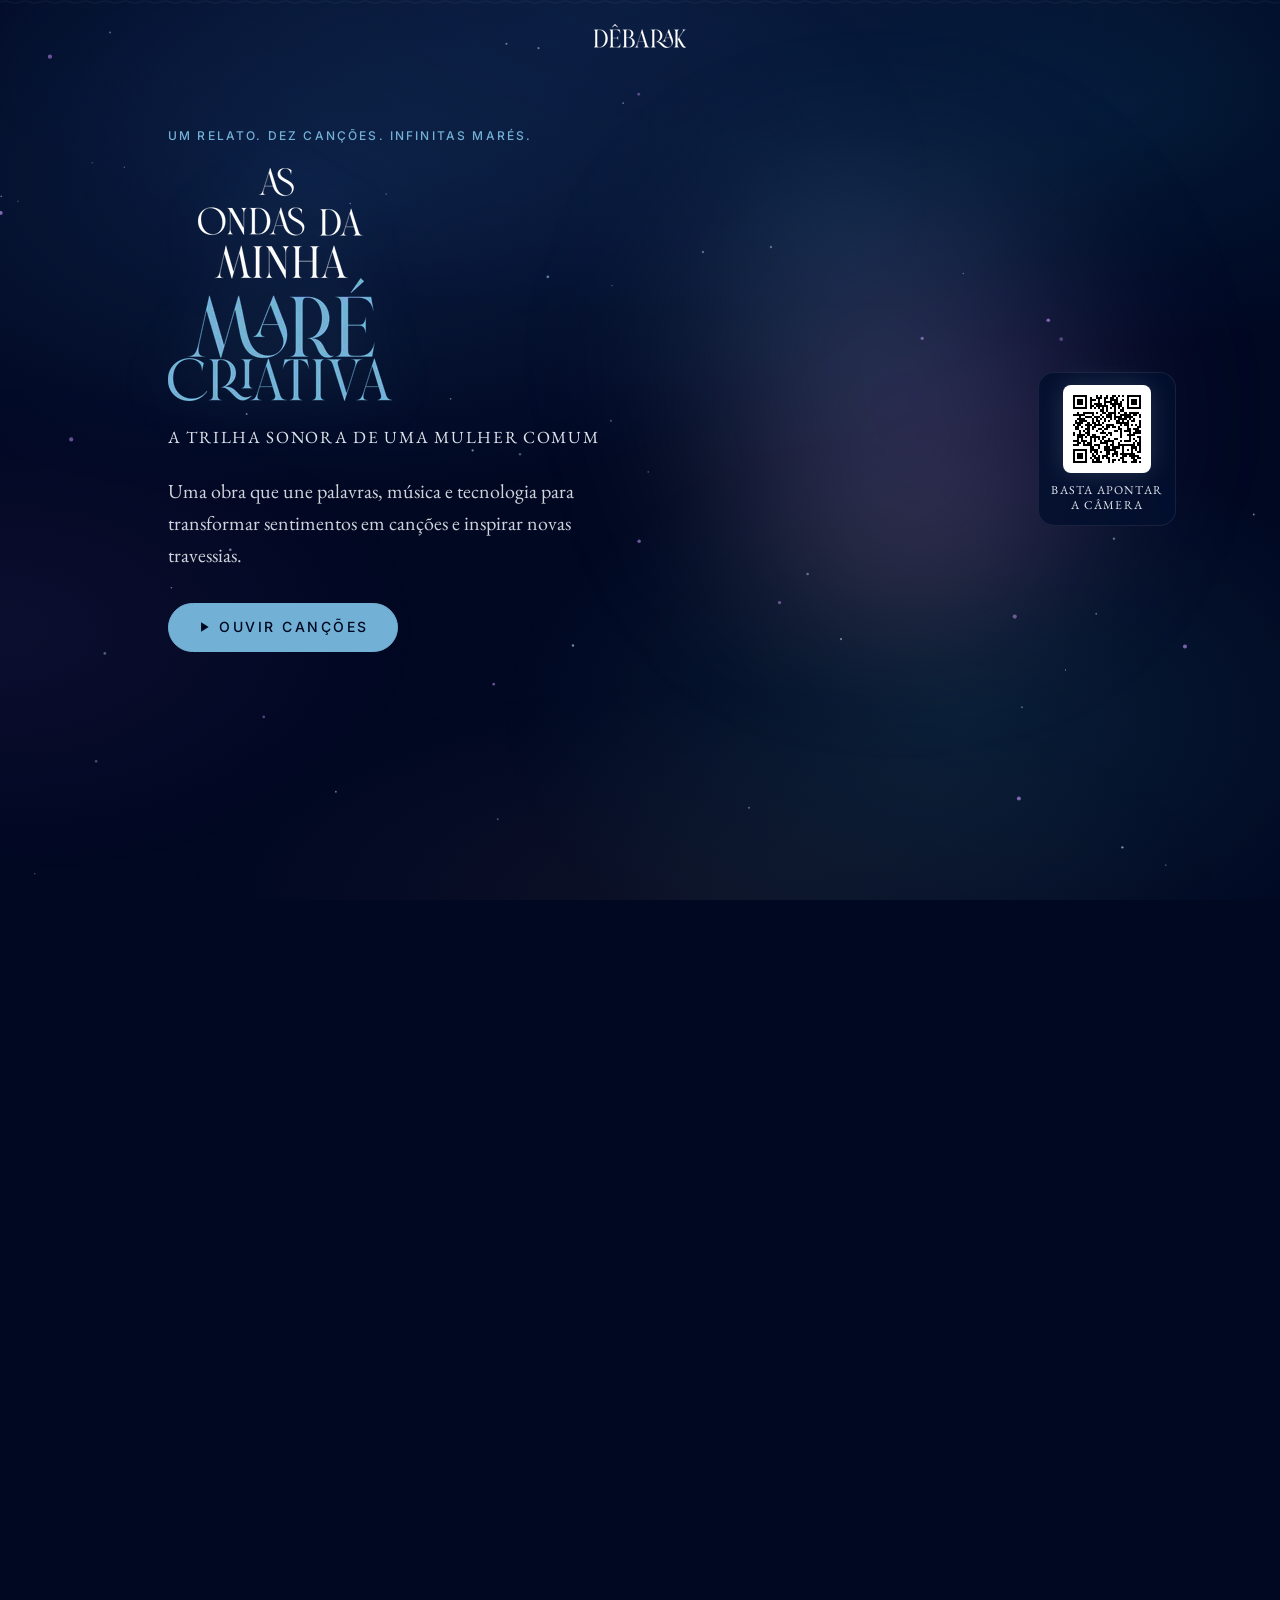
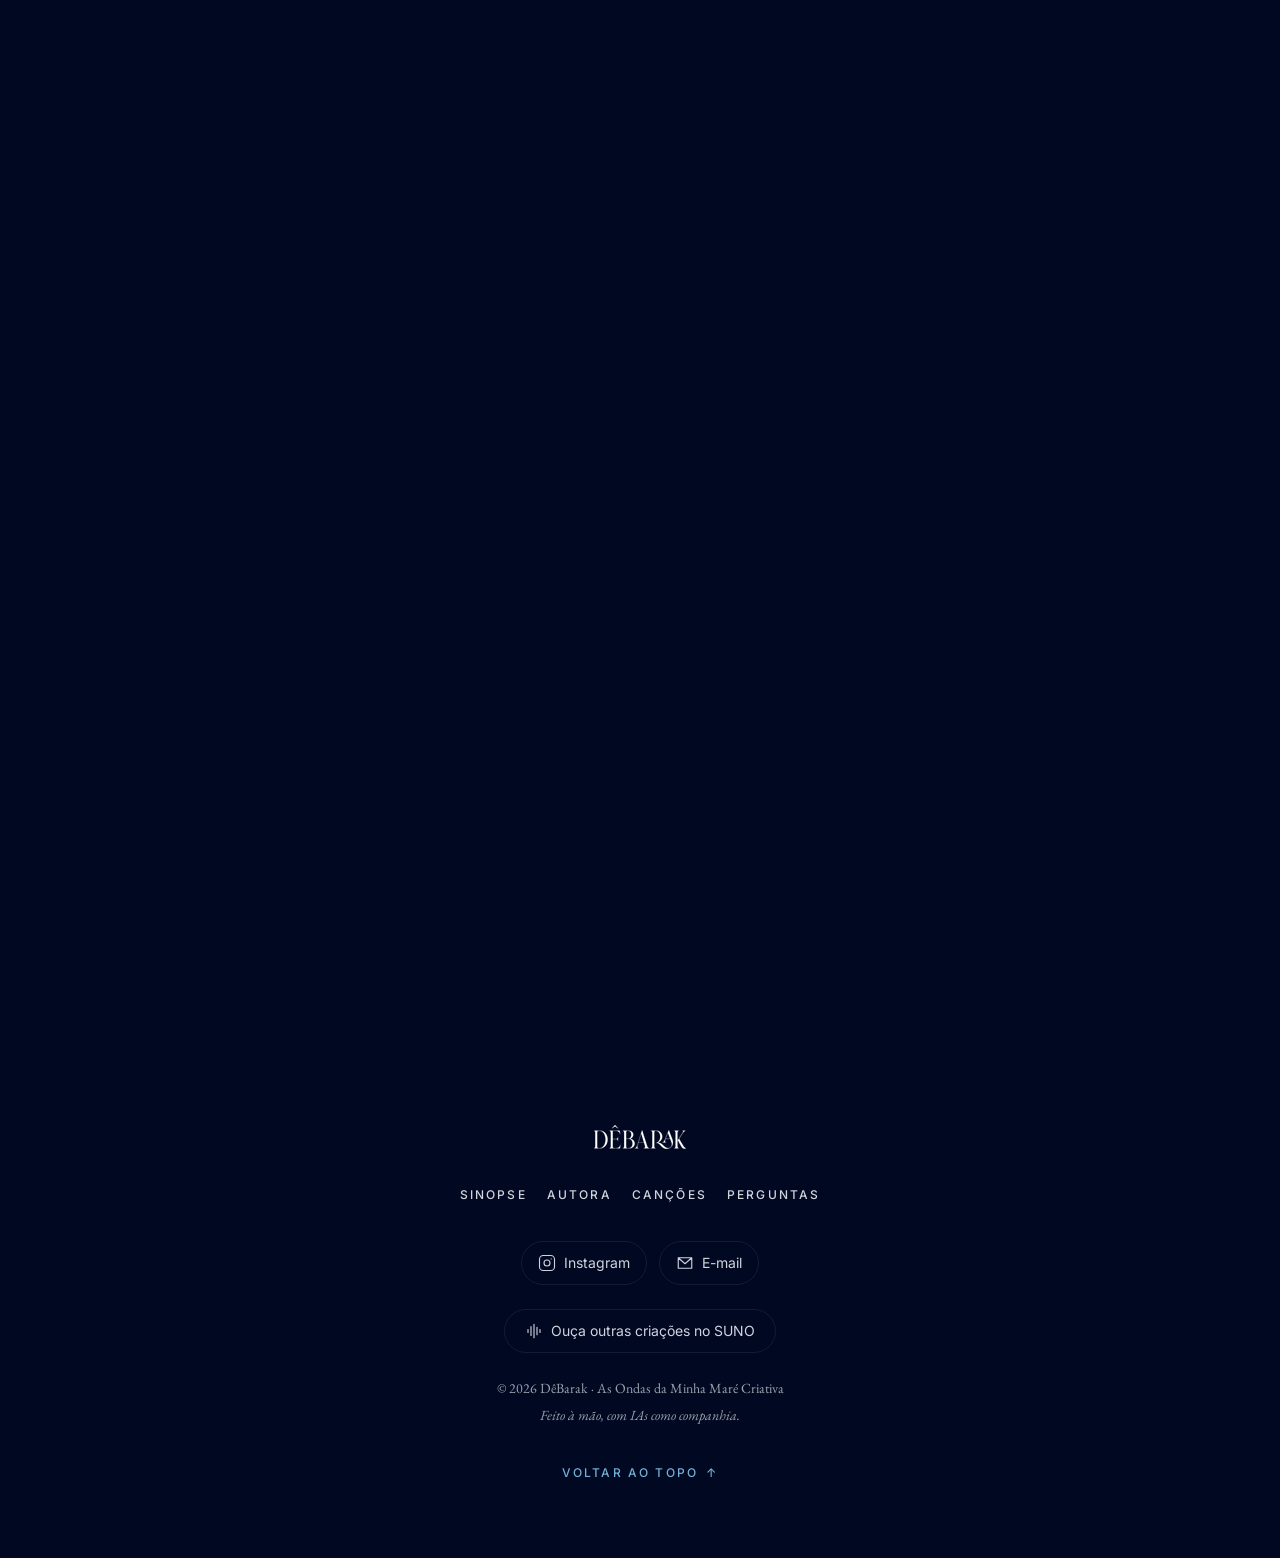
==== commit f43fc65a: "Deploy from debarak@55c061173ec553f7f0f0dd0eae66deb82aad74f1 debarak/debarak@55c061173ec553f7f0f0dd0" ====
--- a/index.html
+++ b/index.html
@@ -1 +1 @@
-<!DOCTYPE html><html lang="pt-BR" data-astro-cid-ju4pidww><head><meta charset="UTF-8"><meta name="viewport" content="width=device-width, initial-scale=1.0, viewport-fit=cover"><meta name="description" content="Uma obra que une palavras, música e tecnologia para transformar sentimentos em canções e inspirar novas travessias."><meta name="color-scheme" content="dark"><meta name="theme-color" content="#010822"><meta name="referrer" content="strict-origin-when-cross-origin"><link rel="canonical" href="https://www.debarak.com.br/"><link rel="alternate" hreflang="pt-BR" href="https://www.debarak.com.br/"><link rel="icon" type="image/svg+xml" href="/favicon.svg"><link rel="apple-touch-icon" href="/apple-touch-icon.png"><link rel="manifest" href="/manifest.webmanifest"><link rel="preload" href="/_astro/inter-latin-wght-normal.Dx4kXJAl.woff2" as="font" type="font/woff2" crossorigin><link rel="preload" href="/_astro/eb-garamond-latin-400-normal.BCNrxLz_.woff2" as="font" type="font/woff2" crossorigin><link rel="preload" href="/_astro/eb-garamond-latin-400-italic.DSEbMgZu.woff2" as="font" type="font/woff2" crossorigin><title>As Ondas da Minha Maré Criativa · DêBarak</title><meta property="og:type" content="website"><meta property="og:site_name" content="DêBarak"><meta property="og:title" content="As Ondas da Minha Maré Criativa · DêBarak"><meta property="og:description" content="Uma obra que une palavras, música e tecnologia para transformar sentimentos em canções e inspirar novas travessias."><meta property="og:url" content="https://www.debarak.com.br/"><meta property="og:image" content="https://www.debarak.com.br/og-image.jpg"><meta property="og:image:width" content="1200"><meta property="og:image:height" content="630"><meta property="og:image:type" content="image/jpeg"><meta property="og:image:alt" content="Capa social do livro As Ondas da Minha Maré Criativa, de DêBarak"><meta property="og:locale" content="pt_BR"><meta name="twitter:card" content="summary_large_image"><meta name="twitter:title" content="As Ondas da Minha Maré Criativa · DêBarak"><meta name="twitter:description" content="Uma obra que une palavras, música e tecnologia para transformar sentimentos em canções e inspirar novas travessias."><meta name="twitter:image" content="https://www.debarak.com.br/og-image.jpg"><meta name="twitter:image:alt" content="Capa social do livro As Ondas da Minha Maré Criativa, de DêBarak"><script type="application/ld+json">{"@context":"https://schema.org","@type":"WebSite","@id":"https://www.debarak.com.br/#website","url":"https://www.debarak.com.br/","name":"As Ondas da Minha Maré Criativa","alternateName":"DêBarak","description":"Uma obra que une palavras, música e tecnologia para transformar sentimentos em canções e inspirar novas travessias.","inLanguage":"pt-BR","publisher":{"@id":"https://www.debarak.com.br/#author"},"about":{"@id":"https://www.debarak.com.br/#book"}}</script><script type="application/ld+json">{"@context":"https://schema.org","@type":"WebPage","@id":"https://www.debarak.com.br/#webpage","url":"https://www.debarak.com.br/","name":"As Ondas da Minha Maré Criativa · DêBarak","description":"Uma obra que une palavras, música e tecnologia para transformar sentimentos em canções e inspirar novas travessias.","inLanguage":"pt-BR","isPartOf":{"@id":"https://www.debarak.com.br/#website"},"about":{"@id":"https://www.debarak.com.br/#book"},"primaryImageOfPage":"https://www.debarak.com.br/og-image.jpg"}</script><script type="application/ld+json">{"@context":"https://schema.org","@type":"Book","@id":"https://www.debarak.com.br/#book","name":"As Ondas da Minha Maré Criativa","alternateName":"A trilha sonora de uma mulher comum","description":"Uma obra que une palavras, música e tecnologia para transformar sentimentos em canções e inspirar novas travessias.","inLanguage":"pt-BR","author":{"@id":"https://www.debarak.com.br/#author"},"hasPart":{"@id":"https://www.debarak.com.br/#album"},"image":"https://www.debarak.com.br/og-image.jpg","url":"https://www.debarak.com.br/"}</script><script type="application/ld+json">{"@context":"https://schema.org","@type":"Person","@id":"https://www.debarak.com.br/#author","name":"DêBarak","description":"DêBarak é goiana, aposentada e devota fervorosa da música popular brasileira. Cantora de chuveiro por vocação e exploradora de tecnologia por natureza.","url":"https://www.debarak.com.br/","image":"https://www.debarak.com.br/_astro/author-portrait.qljSDqZ9.jpg","nationality":"BR","knowsLanguage":"pt-BR","sameAs":["https://instagram.com/debarak.ondas","https://suno.com/@debarak"]}</script><script type="application/ld+json">{"@context":"https://schema.org","@type":"MusicAlbum","@id":"https://www.debarak.com.br/#album","name":"As Ondas da Minha Maré Criativa","byArtist":{"@id":"https://www.debarak.com.br/#author"},"inLanguage":"pt-BR","numTracks":10,"track":[{"@type":"MusicRecording","@id":"https://www.debarak.com.br/t/01/","url":"https://www.debarak.com.br/t/01/","name":"Maré Dentro de Mim","byArtist":{"@id":"https://www.debarak.com.br/#author"},"duration":"PT3M34S","position":1,"audio":"https://www.debarak.com.br/audio/01-mare-dentro-de-mim.mp3"},{"@type":"MusicRecording","@id":"https://www.debarak.com.br/t/02/","url":"https://www.debarak.com.br/t/02/","name":"Linhas Negras","byArtist":{"@id":"https://www.debarak.com.br/#author"},"duration":"PT3M57S","position":2,"audio":"https://www.debarak.com.br/audio/02-linhas-negras.mp3"},{"@type":"MusicRecording","@id":"https://www.debarak.com.br/t/03/","url":"https://www.debarak.com.br/t/03/","name":"Eu Tentei Seguir","byArtist":{"@id":"https://www.debarak.com.br/#author"},"duration":"PT4M0S","position":3,"audio":"https://www.debarak.com.br/audio/03-eu-tentei-seguir.mp3"},{"@type":"MusicRecording","@id":"https://www.debarak.com.br/t/04/","url":"https://www.debarak.com.br/t/04/","name":"Apneia da Razão","byArtist":{"@id":"https://www.debarak.com.br/#author"},"duration":"PT3M25S","position":4,"audio":"https://www.debarak.com.br/audio/04-apneia-da-razao.mp3"},{"@type":"MusicRecording","@id":"https://www.debarak.com.br/t/05/","url":"https://www.debarak.com.br/t/05/","name":"Me Beija","byArtist":{"@id":"https://www.debarak.com.br/#author"},"duration":"PT2M54S","position":5,"audio":"https://www.debarak.com.br/audio/05-me-beija.mp3"},{"@type":"MusicRecording","@id":"https://www.debarak.com.br/t/06/","url":"https://www.debarak.com.br/t/06/","name":"Nirvana Cor-de-Rosa","byArtist":{"@id":"https://www.debarak.com.br/#author"},"duration":"PT2M55S","position":6,"audio":"https://www.debarak.com.br/audio/06-nirvana-cor-de-rosa.mp3"},{"@type":"MusicRecording","@id":"https://www.debarak.com.br/t/07/","url":"https://www.debarak.com.br/t/07/","name":"Somos Complicadas, Nós, Mulheres","byArtist":{"@id":"https://www.debarak.com.br/#author"},"duration":"PT3M38S","position":7,"audio":"https://www.debarak.com.br/audio/07-somos-complicadas-nos-mulheres.mp3"},{"@type":"MusicRecording","@id":"https://www.debarak.com.br/t/08/","url":"https://www.debarak.com.br/t/08/","name":"Controle Tépido","byArtist":{"@id":"https://www.debarak.com.br/#author"},"duration":"PT3M34S","position":8,"audio":"https://www.debarak.com.br/audio/08-controle-tepido.mp3"},{"@type":"MusicRecording","@id":"https://www.debarak.com.br/t/09/","url":"https://www.debarak.com.br/t/09/","name":"Executando o Vazio","byArtist":{"@id":"https://www.debarak.com.br/#author"},"duration":"PT3M38S","position":9,"audio":"https://www.debarak.com.br/audio/09-executando-o-vazio.mp3"},{"@type":"MusicRecording","@id":"https://www.debarak.com.br/t/10/","url":"https://www.debarak.com.br/t/10/","name":"Queimar de Novo","byArtist":{"@id":"https://www.debarak.com.br/#author"},"duration":"PT4M7S","position":10,"audio":"https://www.debarak.com.br/audio/10-queimar-de-novo.mp3"}]}</script><script type="application/ld+json">{"@context":"https://schema.org","@type":"FAQPage","@id":"https://www.debarak.com.br/#faq","inLanguage":"pt-BR","isPartOf":{"@id":"https://www.debarak.com.br/#website"},"mainEntity":[{"@type":"Question","name":"O que é \"As Ondas da Minha Maré Criativa\"?","acceptedAnswer":{"@type":"Answer","text":"\"As Ondas da Minha Maré Criativa\" é um livro multimídia de DêBarak: um relato íntimo e bem-humorado sobre descobrir a própria criatividade aos 57 anos, acompanhado de dez canções autorais. Cada capítulo tem uma canção correspondente, acessível por QR Code impresso na página."}},{"@type":"Question","name":"Quem é DêBarak?","acceptedAnswer":{"@type":"Answer","text":"DêBarak é uma autora goiana, aposentada, devota da música popular brasileira e aberta a novas experiências criativas por meio da tecnologia. Aos 57 anos, sem formação musical técnica, sem instrumento e sem palco, encontrou nas ferramentas de inteligência artificial generativa uma forma de transformar em canções décadas de histórias, memórias e afetos."}},{"@type":"Question","name":"Como funcionam os QR Codes do livro?","acceptedAnswer":{"@type":"Answer","text":"Cada capítulo impresso traz um QR Code que abre a página da canção daquele capítulo, onde ela toca direto no navegador, com a letra completa ao lado. Os endereços são permanentes e não dependem do título da canção, então um QR impresso continua funcionando mesmo que algo mude no site."}},{"@type":"Question","name":"Preciso ter o livro para ouvir as canções?","acceptedAnswer":{"@type":"Answer","text":"Não. As dez canções de \"As Ondas da Minha Maré Criativa\" podem ser ouvidas gratuitamente neste site, com a letra completa de cada uma. O livro traz o relato em prosa que acompanha as canções, capítulo por capítulo."}},{"@type":"Question","name":"As canções foram feitas com inteligência artificial?","acceptedAnswer":{"@type":"Answer","text":"As canções foram cocriadas com ferramentas de inteligência artificial generativa, a partir de sentimentos, memórias e escolhas da autora. Essa é justamente a história que o livro conta: a IA entrou como parceira de escuta e ferramenta de produção, e a curadoria do sentimento, a decisão sobre o que a canção diz, é da autora."}},{"@type":"Question","name":"O livro já foi lançado?","acceptedAnswer":{"@type":"Answer","text":"Ainda não há data pública de lançamento para \"As Ondas da Minha Maré Criativa\". O aviso sai primeiro no Instagram da autora, @debarak.ondas, e as dez canções já estão disponíveis para ouvir neste site."}}]}</script><meta http-equiv="content-security-policy" content="default-src 'self';img-src 'self' data:;font-src 'self';media-src 'self';connect-src 'self';object-src 'none';base-uri 'self'; script-src 'self' 'sha256-BF0290pkb3jxQsE7z00xR8Imp8X34FLC88L0lkMnrGw=' 'sha256-QzWFZi+FLIx23tnm9SBU4aEgx4x8DsuASP07mfqol/c=' 'sha256-0chmwFk0zaA528yFfGV7J9ppIpdfTPPULncDF3WG7Zs=' 'sha256-eIXWvAmxkr251LJZkjniEK5LcPF3NkapbJepohwYRIc=' 'sha256-Q2BPg90ZMplYY+FSdApNErhpWafg2hcRRbndmvxuL/Q=' 'sha256-47DEQpj8HBSa+/TImW+5JCeuQeRkm5NMpJWZG3hSuFU='; style-src 'self' ; style-src-elem 'self' 'sha256-qaEx7Vb+wpoYmX73ArfFMrRZn6Dk8BVslhyM0B7ajPk=' 'sha256-47DEQpj8HBSa+/TImW+5JCeuQeRkm5NMpJWZG3hSuFU='; style-src-attr 'unsafe-inline';"><link rel="stylesheet" href="/_astro/Nav.B5dZS7Cm.css"><link rel="stylesheet" href="/_astro/index.Bi4d6WC1.css"><script type="module" src="/_astro/page.CMFgH77u.js"></script></head><body id="top" class="flex min-h-svh flex-col" data-astro-cid-ju4pidww><a href="#main-content" class="bg-night-deep border-cover-blue text-cover-blue sr-only focus:not-sr-only focus:fixed focus:top-4 focus:left-4 focus:z-50 focus:rounded-md focus:border focus:px-4 focus:py-2 focus:text-sm focus:font-medium focus:outline-none" data-astro-cid-ju4pidww>Pular para o conteúdo</a><!-- Zero-sized, not display:none: url(#…) can't reliably resolve defs in a non-rendered subtree. --><svg width="0" height="0" aria-hidden="true" focusable="false" class="absolute" data-astro-cid-ju4pidww><defs data-astro-cid-ju4pidww><linearGradient id="wave-gradient" x1="0" y1="0" x2="1" y2="0" data-astro-cid-ju4pidww><stop offset="0%" style="stop-color: var(--color-nebula)" data-astro-cid-ju4pidww></stop><stop offset="55%" style="stop-color: var(--color-cover-blue)" data-astro-cid-ju4pidww></stop><stop offset="100%" style="stop-color: var(--color-moonlight)" data-astro-cid-ju4pidww></stop></linearGradient></defs></svg><div class="aurora-wash" data-anim aria-hidden="true" data-astro-cid-ju4pidww></div><div class="scroll-tide" aria-hidden="true" data-astro-cid-ju4pidww><div class="scroll-tide-fill" data-astro-cid-ju4pidww></div></div><div class="starfield pointer-events-none fixed inset-0 -z-10" data-anim aria-hidden="true" data-astro-cid-t34idrrz><svg class="absolute inset-0 h-full w-full" viewBox="0 0 100 100" preserveAspectRatio="xMidYMid slice" data-astro-cid-t34idrrz><defs data-astro-cid-t34idrrz><radialGradient id="star-glow" data-astro-cid-t34idrrz><stop offset="45%" stop-color="var(--color-star-warm)" data-astro-cid-t34idrrz></stop><stop offset="100%" stop-color="var(--color-star-warm)" stop-opacity="0" data-astro-cid-t34idrrz></stop></radialGradient></defs><g class="starfield-small" data-astro-cid-t34idrrz><circle cx="88.912" cy="91.989" r="0.054" fill="var(--color-star-cool)" opacity="0.342" data-astro-cid-t34idrrz></circle><circle cx="36.924" cy="50.031" r="0.087" fill="var(--color-star-cool)" opacity="0.581" data-astro-cid-t34idrrz></circle><circle cx="39.565" cy="18.259" r="0.08" fill="var(--color-star-cool)" opacity="0.517" data-astro-cid-t34idrrz></circle><circle cx="30.17" cy="30.006" r="0.052" fill="var(--color-star-cool)" opacity="0.55" data-astro-cid-t34idrrz></circle><circle cx="42.07" cy="18.604" r="0.083" fill="var(--color-star-cool)" opacity="0.481" data-astro-cid-t34idrrz></circle><circle cx="8.601" cy="17.387" r="0.074" fill="var(--color-star-cool)" opacity="0.409" data-astro-cid-t34idrrz></circle><circle cx="63.094" cy="59.689" r="0.104" fill="var(--color-star-cool)" opacity="0.434" data-astro-cid-t34idrrz></circle><circle cx="38.884" cy="78.843" r="0.074" fill="var(--color-star-cool)" opacity="0.356" data-astro-cid-t34idrrz></circle><circle cx="69.303" cy="8.182" r="0.063" fill="var(--color-star-cool)" opacity="0.576" data-astro-cid-t34idrrz></circle><circle cx="87.685" cy="81.04" r="0.092" fill="var(--color-star-cool)" opacity="0.592" data-astro-cid-t34idrrz></circle><circle cx="27.364" cy="30.749" r="0.06" fill="var(--color-star-cool)" opacity="0.506" data-astro-cid-t34idrrz></circle><circle cx="21.672" cy="90.643" r="0.107" fill="var(--color-star-cool)" opacity="0.417" data-astro-cid-t34idrrz></circle><circle cx="3.943" cy="94.056" r="0.074" fill="var(--color-star-cool)" opacity="0.426" data-astro-cid-t34idrrz></circle><circle cx="7.51" cy="74.321" r="0.101" fill="var(--color-star-cool)" opacity="0.331" data-astro-cid-t34idrrz></circle><circle cx="65.707" cy="64.772" r="0.087" fill="var(--color-star-cool)" opacity="0.534" data-astro-cid-t34idrrz></circle><circle cx="11.867" cy="98.74" r="0.052" fill="var(--color-star-cool)" opacity="0.534" data-astro-cid-t34idrrz></circle><circle cx="79.324" cy="9.561" r="0.077" fill="var(--color-star-cool)" opacity="0.431" data-astro-cid-t34idrrz></circle><circle cx="1.409" cy="30.566" r="0.061" fill="var(--color-star-cool)" opacity="0.326" data-astro-cid-t34idrrz></circle><circle cx="11.458" cy="95.09" r="0.084" fill="var(--color-star-cool)" opacity="0.318" data-astro-cid-t34idrrz></circle><circle cx="42.803" cy="36.466" r="0.108" fill="var(--color-star-cool)" opacity="0.507" data-astro-cid-t34idrrz></circle><circle cx="28.778" cy="88.028" r="0.09" fill="var(--color-star-cool)" opacity="0.393" data-astro-cid-t34idrrz></circle><circle cx="2.716" cy="83.107" r="0.052" fill="var(--color-star-cool)" opacity="0.376" data-astro-cid-t34idrrz></circle><circle cx="97.95" cy="55.039" r="0.073" fill="var(--color-star-cool)" opacity="0.557" data-astro-cid-t34idrrz></circle><circle cx="47.814" cy="37.156" r="0.054" fill="var(--color-star-cool)" opacity="0.435" data-astro-cid-t34idrrz></circle><circle cx="85.64" cy="62.791" r="0.075" fill="var(--color-star-cool)" opacity="0.41" data-astro-cid-t34idrrz></circle><circle cx="44.763" cy="65.278" r="0.094" fill="var(--color-star-cool)" opacity="0.582" data-astro-cid-t34idrrz></circle><circle cx="58.516" cy="77.951" r="0.073" fill="var(--color-star-cool)" opacity="0.451" data-astro-cid-t34idrrz></circle><circle cx="60.231" cy="34.141" r="0.092" fill="var(--color-star-cool)" opacity="0.418" data-astro-cid-t34idrrz></circle><circle cx="83.243" cy="67.184" r="0.05" fill="var(--color-star-cool)" opacity="0.582" data-astro-cid-t34idrrz></circle><circle cx="60.885" cy="10.412" r="0.088" fill="var(--color-star-cool)" opacity="0.443" data-astro-cid-t34idrrz></circle><circle cx="26.489" cy="97.158" r="0.105" fill="var(--color-star-cool)" opacity="0.402" data-astro-cid-t34idrrz></circle><circle cx="13.39" cy="60.757" r="0.061" fill="var(--color-star-cool)" opacity="0.557" data-astro-cid-t34idrrz></circle><circle cx="54.92" cy="34.54" r="0.097" fill="var(--color-star-cool)" opacity="0.41" data-astro-cid-t34idrrz></circle><circle cx="84.414" cy="51.842" r="0.052" fill="var(--color-star-cool)" opacity="0.36" data-astro-cid-t34idrrz></circle><circle cx="35.203" cy="45.996" r="0.067" fill="var(--color-star-cool)" opacity="0.507" data-astro-cid-t34idrrz></circle><circle cx="40.622" cy="50.335" r="0.101" fill="var(--color-star-cool)" opacity="0.352" data-astro-cid-t34idrrz></circle><circle cx="34.005" cy="98.192" r="0.055" fill="var(--color-star-cool)" opacity="0.594" data-astro-cid-t34idrrz></circle><circle cx="48.683" cy="22.902" r="0.068" fill="var(--color-star-cool)" opacity="0.433" data-astro-cid-t34idrrz></circle><circle cx="17.991" cy="57.796" r="0.1" fill="var(--color-star-cool)" opacity="0.569" data-astro-cid-t34idrrz></circle><circle cx="75.262" cy="36.209" r="0.052" fill="var(--color-star-cool)" opacity="0.502" data-astro-cid-t34idrrz></circle><circle cx="53.83" cy="91.474" r="0.064" fill="var(--color-star-cool)" opacity="0.333" data-astro-cid-t34idrrz></circle><circle cx="87.027" cy="56.924" r="0.094" fill="var(--color-star-cool)" opacity="0.461" data-astro-cid-t34idrrz></circle><circle cx="8.187" cy="65.893" r="0.105" fill="var(--color-star-cool)" opacity="0.386" data-astro-cid-t34idrrz></circle><circle cx="50.643" cy="51.713" r="0.054" fill="var(--color-star-cool)" opacity="0.508" data-astro-cid-t34idrrz></circle><circle cx="47.729" cy="47.719" r="0.084" fill="var(--color-star-cool)" opacity="0.327" data-astro-cid-t34idrrz></circle><circle cx="32.778" cy="87.243" r="0.092" fill="var(--color-star-cool)" opacity="0.544" data-astro-cid-t34idrrz></circle><circle cx="39.123" cy="3.619" r="0.1" fill="var(--color-star-cool)" opacity="0.358" data-astro-cid-t34idrrz></circle><circle cx="0.098" cy="30.18" r="0.068" fill="var(--color-star-cool)" opacity="0.469" data-astro-cid-t34idrrz></circle><circle cx="49.035" cy="0.26" r="0.075" fill="var(--color-star-cool)" opacity="0.378" data-astro-cid-t34idrrz></circle><circle cx="19.27" cy="47.192" r="0.081" fill="var(--color-star-cool)" opacity="0.483" data-astro-cid-t34idrrz></circle><circle cx="44.133" cy="4.309" r="0.107" fill="var(--color-star-cool)" opacity="0.586" data-astro-cid-t34idrrz></circle><circle cx="56.96" cy="4.944" r="0.052" fill="var(--color-star-cool)" opacity="0.486" data-astro-cid-t34idrrz></circle><circle cx="91.083" cy="82.431" r="0.057" fill="var(--color-star-cool)" opacity="0.583" data-astro-cid-t34idrrz></circle><circle cx="79.835" cy="70.103" r="0.081" fill="var(--color-star-cool)" opacity="0.378" data-astro-cid-t34idrrz></circle><circle cx="56.551" cy="1.294" r="0.085" fill="var(--color-star-cool)" opacity="0.57" data-astro-cid-t34idrrz></circle><circle cx="54.563" cy="9.337" r="0.088" fill="var(--color-star-cool)" opacity="0.359" data-astro-cid-t34idrrz></circle><circle cx="7.204" cy="27.565" r="0.05" fill="var(--color-star-cool)" opacity="0.445" data-astro-cid-t34idrrz></circle><circle cx="47.809" cy="89.311" r="0.052" fill="var(--color-star-cool)" opacity="0.328" data-astro-cid-t34idrrz></circle><circle cx="9.709" cy="27.909" r="0.054" fill="var(--color-star-cool)" opacity="0.409" data-astro-cid-t34idrrz></circle><circle cx="26.24" cy="76.693" r="0.075" fill="var(--color-star-cool)" opacity="0.487" data-astro-cid-t34idrrz></circle></g><g class="starfield-medium" data-astro-cid-t34idrrz><circle cx="92.575" cy="65.354" r="0.158" fill="var(--color-star-violet)" style="--star-opacity:0.675;--twinkle-delay:5.909s;--twinkle-duration:5.033s;" data-astro-cid-t34idrrz></circle><circle cx="12.501" cy="91.606" r="0.136" fill="var(--color-star-violet)" style="--star-opacity:0.518;--twinkle-delay:4.577s;--twinkle-duration:4.175s;" data-astro-cid-t34idrrz></circle><circle cx="31.5" cy="5.822" r="0.152" fill="var(--color-star-violet)" style="--star-opacity:0.747;--twinkle-delay:1.189s;--twinkle-duration:5.503s;" data-astro-cid-t34idrrz></circle><circle cx="82.907" cy="41.334" r="0.148" fill="var(--color-star-violet)" style="--star-opacity:0.428;--twinkle-delay:3.746s;--twinkle-duration:6.35s;" data-astro-cid-t34idrrz></circle><circle cx="0.055" cy="31.475" r="0.154" fill="var(--color-star-violet)" style="--star-opacity:0.729;--twinkle-delay:2.247s;--twinkle-duration:4.048s;" data-astro-cid-t34idrrz></circle><circle cx="16.277" cy="9.579" r="0.108" fill="var(--color-star-violet)" style="--star-opacity:0.715;--twinkle-delay:4.692s;--twinkle-duration:3.931s;" data-astro-cid-t34idrrz></circle><circle cx="64.906" cy="8.98" r="0.131" fill="var(--color-star-violet)" style="--star-opacity:0.503;--twinkle-delay:1.082s;--twinkle-duration:3.333s;" data-astro-cid-t34idrrz></circle><circle cx="79.276" cy="63.011" r="0.164" fill="var(--color-star-violet)" style="--star-opacity:0.56;--twinkle-delay:5.417s;--twinkle-duration:3.587s;" data-astro-cid-t34idrrz></circle><circle cx="92.719" cy="5.004" r="0.146" fill="var(--color-star-violet)" style="--star-opacity:0.653;--twinkle-delay:1.696s;--twinkle-duration:6.026s;" data-astro-cid-t34idrrz></circle><circle cx="38.571" cy="68.293" r="0.107" fill="var(--color-star-violet)" style="--star-opacity:0.549;--twinkle-delay:3.919s;--twinkle-duration:3.984s;" data-astro-cid-t34idrrz></circle><circle cx="50.163" cy="86.213" r="0.167" fill="var(--color-star-violet)" style="--star-opacity:0.713;--twinkle-delay:2.087s;--twinkle-duration:6.793s;" data-astro-cid-t34idrrz></circle><circle cx="60.829" cy="92.095" r="0.176" fill="var(--color-star-violet)" style="--star-opacity:0.563;--twinkle-delay:4.199s;--twinkle-duration:3.788s;" data-astro-cid-t34idrrz></circle><circle cx="3.903" cy="19.273" r="0.165" fill="var(--color-star-violet)" style="--star-opacity:0.565;--twinkle-delay:0.256s;--twinkle-duration:4.301s;" data-astro-cid-t34idrrz></circle><circle cx="12.717" cy="1.082" r="0.162" fill="var(--color-star-violet)" style="--star-opacity:0.486;--twinkle-delay:4.257s;--twinkle-duration:5.666s;" data-astro-cid-t34idrrz></circle><circle cx="20.605" cy="70.853" r="0.109" fill="var(--color-star-violet)" style="--star-opacity:0.443;--twinkle-delay:0.202s;--twinkle-duration:5.216s;" data-astro-cid-t34idrrz></circle><circle cx="60.901" cy="61.92" r="0.125" fill="var(--color-star-violet)" style="--star-opacity:0.552;--twinkle-delay:2.092s;--twinkle-duration:4.284s;" data-astro-cid-t34idrrz></circle><circle cx="66.938" cy="7.617" r="0.15" fill="var(--color-star-violet)" style="--star-opacity:0.58;--twinkle-delay:5.927s;--twinkle-duration:4.205s;" data-astro-cid-t34idrrz></circle><circle cx="72.048" cy="41.277" r="0.125" fill="var(--color-star-violet)" style="--star-opacity:0.644;--twinkle-delay:1.705s;--twinkle-duration:6.31s;" data-astro-cid-t34idrrz></circle><circle cx="9.566" cy="96.233" r="0.168" fill="var(--color-star-violet)" style="--star-opacity:0.51;--twinkle-delay:3.429s;--twinkle-duration:3.935s;" data-astro-cid-t34idrrz></circle><circle cx="12.825" cy="5.819" r="0.131" fill="var(--color-star-violet)" style="--star-opacity:0.645;--twinkle-delay:1.096s;--twinkle-duration:6.411s;" data-astro-cid-t34idrrz></circle><circle cx="15.158" cy="3.368" r="0.133" fill="var(--color-star-violet)" style="--star-opacity:0.466;--twinkle-delay:2.709s;--twinkle-duration:3.072s;" data-astro-cid-t34idrrz></circle><circle cx="49.898" cy="22.213" r="0.114" fill="var(--color-star-violet)" style="--star-opacity:0.439;--twinkle-delay:4.265s;--twinkle-duration:3.252s;" data-astro-cid-t34idrrz></circle><circle cx="50.379" cy="95.688" r="0.104" fill="var(--color-star-violet)" style="--star-opacity:0.681;--twinkle-delay:1.766s;--twinkle-duration:4.283s;" data-astro-cid-t34idrrz></circle><circle cx="49.934" cy="57.126" r="0.133" fill="var(--color-star-violet)" style="--star-opacity:0.609;--twinkle-delay:3.212s;--twinkle-duration:3.5s;" data-astro-cid-t34idrrz></circle><circle cx="81.896" cy="39.86" r="0.142" fill="var(--color-star-violet)" style="--star-opacity:0.689;--twinkle-delay:4.602s;--twinkle-duration:6.235s;" data-astro-cid-t34idrrz></circle><circle cx="79.6" cy="77.224" r="0.159" fill="var(--color-star-violet)" style="--star-opacity:0.688;--twinkle-delay:1.936s;--twinkle-duration:5.822s;" data-astro-cid-t34idrrz></circle><circle cx="76.377" cy="2.55" r="0.126" fill="var(--color-star-violet)" style="--star-opacity:0.723;--twinkle-delay:3.215s;--twinkle-duration:3.595s;" data-astro-cid-t34idrrz></circle><circle cx="5.562" cy="49.173" r="0.162" fill="var(--color-star-violet)" style="--star-opacity:0.56;--twinkle-delay:4.438s;--twinkle-duration:4.885s;" data-astro-cid-t34idrrz></circle></g><g class="starfield-large" data-astro-cid-t34idrrz><circle cx="4.213" cy="5.901" r="0.328" fill="url(#star-glow)" style="--star-opacity:0.745;--twinkle-delay:0.033s;--twinkle-duration:3.013s;" data-astro-cid-t34idrrz></circle><circle cx="93.891" cy="5.61" r="0.56" fill="url(#star-glow)" style="--star-opacity:0.819;--twinkle-delay:1.553s;--twinkle-duration:5.538s;" data-astro-cid-t34idrrz></circle><circle cx="38.2" cy="15.505" r="0.39" fill="url(#star-glow)" style="--star-opacity:0.891;--twinkle-delay:4.35s;--twinkle-duration:3.138s;" data-astro-cid-t34idrrz></circle><circle cx="70.471" cy="68.918" r="0.378" fill="url(#star-glow)" style="--star-opacity:0.725;--twinkle-delay:4.426s;--twinkle-duration:5.144s;" data-astro-cid-t34idrrz></circle><circle cx="24.038" cy="99.183" r="0.362" fill="url(#star-glow)" style="--star-opacity:0.79;--twinkle-delay:3.778s;--twinkle-duration:4.892s;" data-astro-cid-t34idrrz></circle><circle cx="32.235" cy="39.633" r="0.426" fill="url(#star-glow)" style="--star-opacity:0.852;--twinkle-delay:4.409s;--twinkle-duration:3.714s;" data-astro-cid-t34idrrz></circle><circle cx="28.395" cy="23.601" r="0.408" fill="url(#star-glow)" style="--star-opacity:0.677;--twinkle-delay:2.318s;--twinkle-duration:6.943s;" data-astro-cid-t34idrrz></circle><circle cx="45.851" cy="84.422" r="0.386" fill="url(#star-glow)" style="--star-opacity:0.732;--twinkle-delay:5.504s;--twinkle-duration:3.913s;" data-astro-cid-t34idrrz></circle><circle cx="17.937" cy="55.427" r="0.442" fill="url(#star-glow)" style="--star-opacity:0.784;--twinkle-delay:3.968s;--twinkle-duration:3.957s;" data-astro-cid-t34idrrz></circle><circle cx="77.986" cy="69.952" r="0.418" fill="url(#star-glow)" style="--star-opacity:0.599;--twinkle-delay:5.71s;--twinkle-duration:4.408s;" data-astro-cid-t34idrrz></circle><circle cx="59.331" cy="61.328" r="0.39" fill="url(#star-glow)" style="--star-opacity:0.645;--twinkle-delay:0.729s;--twinkle-duration:6.6s;" data-astro-cid-t34idrrz></circle><circle cx="95.306" cy="62.889" r="0.44" fill="url(#star-glow)" style="--star-opacity:0.687;--twinkle-delay:3.027s;--twinkle-duration:3.866s;" data-astro-cid-t34idrrz></circle></g></svg></div><header class="absolute inset-x-0 top-0 z-30"><div class="page-container flex items-center justify-center pt-[calc(1.5rem+env(safe-area-inset-top))] pb-6"><!-- `-m-2 p-2` enlarges the tap target without changing layout. --><a href="#top" class="-m-2 flex items-center p-2 transition-opacity active:opacity-70" aria-label="DêBarak"><img src="/_astro/wordmark.DsOjPOXy_Z1fRK1r.webp" srcset="/_astro/wordmark.DsOjPOXy_Z1fRK1r.webp 1x, /_astro/wordmark.DsOjPOXy_O6jW4.webp 2x" alt loading="eager" decoding="async" width="92" height="24" class="h-5 w-auto md:h-6"></a></div></header><!-- `min-h-full` on a child computes to zero here (main's height is auto); use `centerMain`. --><main id="main-content" class="flex-1" data-astro-cid-ju4pidww><!-- Bottom padding matches Section's so the first chapter divider aligns with the rest. --><section class="relative isolate pt-[calc(6rem+env(safe-area-inset-top))] pb-12 md:pt-[calc(7rem+env(safe-area-inset-top))] md:pb-16 lg:pt-[calc(8rem+env(safe-area-inset-top))] lg:pb-24"><div class="pointer-events-none absolute inset-0 -z-10 overflow-hidden" aria-hidden="true"><div class="absolute -top-[20%] right-[-25%] h-[120%] w-[110%] opacity-45 mix-blend-screen md:right-[-15%] md:w-[80%]" style="mask-image: radial-gradient(ellipse 56% 72% at 78% 38%, black 18%, transparent 66%); -webkit-mask-image: radial-gradient(ellipse 56% 72% at 78% 38%, black 18%, transparent 66%);"><img src="/_astro/waves.DBh3qVA0_ZTHMtN.webp" srcset="/_astro/waves.DBh3qVA0_ZzERVk.webp 440w, /_astro/waves.DBh3qVA0_ZTHMtN.webp 714w" alt sizes="(min-width:768px) 80vw, 110vw" loading="eager" fetchpriority="high" decoding="async" width="714" height="1280" class="h-full w-full object-cover"></div></div><div class="page-container grid items-center gap-14 lg:grid-cols-2 lg:gap-12"><div class="flex flex-col items-center gap-6 text-center lg:items-start lg:text-left"><p class="eyebrow text-cover-blue lg:tracking-eyebrow tracking-wider text-balance">Um relato. Dez canções. Infinitas marés.</p><div class="flex items-center justify-center lg:block"><h1><span class="sr-only">As Ondas da Minha Maré Criativa</span><picture class="contents"><source media="(max-width: 63.99rem)" srcset="[data-uri]"><img src="/_astro/book-title.C7qBMAwW_Z2cjP6C.webp" srcset="/_astro/book-title.C7qBMAwW_Z2jJn57.webp 224w, /_astro/book-title.C7qBMAwW_Z1jlbCS.webp 448w" alt sizes="224px" loading="eager" decoding="async" width="1054" height="1095" class="hero-lettering hidden w-full lg:block lg:max-w-56"></picture></h1><picture class="contents"><source media="(min-width: 64rem)" srcset="[data-uri]"><img src="/_astro/book-mockup.Bs9SW4O5_1pbyIT.webp" srcset="/_astro/book-mockup.Bs9SW4O5_2b8F15.webp 224w, /_astro/book-mockup.Bs9SW4O5_Z2kWEvV.webp 288w, /_astro/book-mockup.Bs9SW4O5_2n2z6A.webp 448w, /_astro/book-mockup.Bs9SW4O5_Z2nAtxo.webp 576w" alt="Capa de As Ondas da Minha Maré Criativa, de DêBarak" sizes="(min-width:640px) 288px, 224px" loading="eager" decoding="async" width="900" height="1212" class="drop-shadow-book w-56 sm:w-72 lg:hidden"></picture></div><p class="font-serif text-hero-subtitle sm:tracking-label whitespace-nowrap text-neutral-200 uppercase">A trilha sonora de uma mulher comum</p><p class="leading-body max-w-md font-serif text-xl text-neutral-300">Uma obra que une palavras, música e tecnologia para transformar sentimentos em canções e inspirar novas travessias.</p><div class="mt-2 flex w-full flex-col items-stretch gap-3 sm:flex-row sm:flex-wrap sm:items-center sm:justify-center lg:justify-start"><a href="#cancoes" class="btn-primary btn-shine justify-center"><svg width="14" height="14" viewBox="0 0 24 24" fill="currentColor" aria-hidden="true"><path d="M7 4l13 8-13 8z"></path></svg>Ouvir canções</a></div></div><div class="relative hidden items-center justify-center lg:flex"><div class="absolute -inset-10 -z-10 rounded-full blur-3xl" style="background: radial-gradient(circle at 42% 30%, color-mix(in srgb, var(--color-cover-blue) 22%, transparent), transparent 60%), radial-gradient(circle at 62% 62%, color-mix(in srgb, var(--color-accent) 20%, transparent), transparent 62%), radial-gradient(circle at 52% 92%, color-mix(in srgb, var(--color-accent-gold) 14%, transparent), transparent 55%);" aria-hidden="true"></div><picture class="contents"><source media="(max-width: 63.99rem)" srcset="[data-uri]"><img src="/_astro/book-mockup.Bs9SW4O5_1pbyIT.webp" srcset="/_astro/book-mockup.Bs9SW4O5_Z2bXRxC.webp 280w, /_astro/book-mockup.Bs9SW4O5_CM3Lx.webp 360w, /_astro/book-mockup.Bs9SW4O5_ZeC0gK.webp 400w, /_astro/book-mockup.Bs9SW4O5_Z272lCe.webp 560w, /_astro/book-mockup.Bs9SW4O5_Z1wGBLP.webp 720w, /_astro/book-mockup.Bs9SW4O5_Z1wmvim.webp 800w" alt="Capa de As Ondas da Minha Maré Criativa, de DêBarak" sizes="(min-width:1024px) 400px, (min-width:768px) 360px, 280px" loading="eager" decoding="async" width="900" height="1212" class="drop-shadow-book w-[280px] md:w-[360px] lg:w-[400px]"></picture><a href="/t/01/" class="border-surface-border bg-night-mid/85 absolute -right-6 bottom-16 hidden xl:-right-16 flex-col items-center gap-2.5 rounded-2xl border p-3 backdrop-blur transition-colors hover:border-cover-blue/60 lg:flex" aria-label="Abrir a faixa 01. No livro, cada capítulo tem um QR Code como este."><span class="qr-plate rounded-lg bg-white p-1.5"><img src="/qr/01.svg" alt="" width="76" height="76" class="block" loading="lazy"></span><span class="font-serif text-xs leading-tight tracking-label text-center text-neutral-200 uppercase">Basta apontar <br>a câmera</span></a></div></div></section><!-- `py` is half of Section's `pb`; change them together. --><div class="page-container flex items-center gap-6 py-6 md:py-8 lg:py-12" data-reveal data-astro-cid-2pztfyjo><div class="chapter-rule flex-1" aria-hidden="true" data-astro-cid-2pztfyjo></div><div class="flex flex-col items-center gap-2 text-center" data-astro-cid-2pztfyjo><span class="eyebrow tracking-cap" data-astro-cid-2pztfyjo>Capítulo I</span><svg width="48" height="13" viewBox="0 0 38 10" fill="none" class="text-cover-blue opacity-70" aria-hidden="true"><path d="M1 5 Q 6 1, 11 5 T 21 5 T 31 5 T 37 5" stroke="url(#wave-gradient)" stroke-width="1.5" stroke-linecap="round"></path></svg><span class="font-serif text-lg text-neutral-200 italic md:text-xl" data-astro-cid-2pztfyjo>A obra</span></div><div class="chapter-rule flex-1" aria-hidden="true" data-astro-cid-2pztfyjo></div></div><section id="obra" class="page-container relative pb-12 md:pb-16 lg:pb-24" data-reveal><div id="sinopse" class="panel-md relative overflow-hidden"><div class="grid gap-6 md:gap-10 lg:grid-cols-[1fr_2fr] lg:grid-rows-[auto_1fr] lg:gap-x-12 lg:gap-y-4"><h2 class="display-serif text-4xl md:text-5xl lg:col-start-1 lg:row-start-1">Sinopse</h2><div class="prose-stack md:text-xl lg:col-start-2 lg:row-span-2 lg:row-start-1"><p>E se a criatividade que você achava perdida estivesse apenas esperando a ferramenta certa para emergir? Foi o que descobriu DêBarak aos 57 anos: sem formação técnica, sem instrumento, sem palco, mas com décadas de amor pela música popular brasileira e um baú de histórias que nunca tinham encontrado melodia.</p><p>O livro As Ondas da Minha Maré Criativa apresenta o relato íntimo, bem-humorado e honesto dessa travessia: sapos emocionais que viram samba, bugs de sistema que viram poesia, a curadoria do sentimento como forma de autoria. Não é um livro sobre tecnologia: é sobre coragem, sobre criar sem precisar de credencial. Dez canções autorais acompanham cada capítulo, acessíveis por QR Code, entrelaçando texto, memória e música.</p></div><ul class="grid grid-cols-2 gap-x-4 gap-y-6 md:mt-4 md:flex md:flex-col md:gap-5 lg:col-start-1 lg:row-start-2"><li class="flex flex-col items-start gap-2 text-left md:flex-row md:items-center md:gap-3"><span class="bg-cover-blue/10 border-cover-blue/25 flex h-10 w-10 shrink-0 items-center justify-center rounded-full border"><svg class="text-cover-blue" width="18" height="18" viewBox="0 0 24 24" fill="none" aria-hidden="true"><path d="M9 18V4l10-2v14 M9 18a3 3 0 1 1-3 3 3 3 0 0 1 3-3z M19 14a3 3 0 1 1-3 3 3 3 0 0 1 3-3z" stroke="currentColor" stroke-width="1.5" stroke-linecap="round" stroke-linejoin="round"></path></svg></span><p class="font-serif text-base leading-normal text-neutral-300 md:text-lg">10 canções autorais, uma por capítulo</p></li><li class="flex flex-col items-start gap-2 text-left md:flex-row md:items-center md:gap-3"><span class="bg-cover-blue/10 border-cover-blue/25 flex h-10 w-10 shrink-0 items-center justify-center rounded-full border"><svg class="text-cover-blue" width="18" height="18" viewBox="0 0 24 24" fill="none" aria-hidden="true"><path d="M4 5a2 2 0 0 1 2-2h12v18H6a2 2 0 0 1-2-2V5z M4 5h12v14" stroke="currentColor" stroke-width="1.5" stroke-linecap="round" stroke-linejoin="round"></path></svg></span><p class="font-serif text-base leading-normal text-neutral-300 md:text-lg">QR Codes ligam cada leitura ao seu som</p></li><li class="flex flex-col items-start gap-2 text-left md:flex-row md:items-center md:gap-3"><span class="bg-cover-blue/10 border-cover-blue/25 flex h-10 w-10 shrink-0 items-center justify-center rounded-full border"><svg class="text-cover-blue" width="18" height="18" viewBox="0 0 24 24" fill="none" aria-hidden="true"><path d="M12 3l1.8 5.2L19 10l-5.2 1.8L12 17l-1.8-5.2L5 10l5.2-1.8L12 3z M5 18l.8 2.2L8 21l-2.2.8L5 24l-.8-2.2L2 21l2.2-.8L5 18z" stroke="currentColor" stroke-width="1.5" stroke-linecap="round" stroke-linejoin="round"></path></svg></span><p class="font-serif text-base leading-normal text-neutral-300 md:text-lg">Cocriado com IAs generativas como parceiras de escuta</p></li><li class="flex flex-col items-start gap-2 text-left md:flex-row md:items-center md:gap-3"><span class="bg-cover-blue/10 border-cover-blue/25 flex h-10 w-10 shrink-0 items-center justify-center rounded-full border"><svg class="text-cover-blue" width="18" height="18" viewBox="0 0 24 24" fill="none" aria-hidden="true"><path d="M12 21s-7-4.5-7-10a4 4 0 0 1 7-2.6A4 4 0 0 1 19 11c0 5.5-7 10-7 10z" stroke="currentColor" stroke-width="1.5" stroke-linecap="round" stroke-linejoin="round"></path></svg></span><p class="font-serif text-base leading-normal text-neutral-300 md:text-lg">Memórias e reflexões da travessia íntima da autora</p></li></ul></div></div></section><!-- `py` is half of Section's `pb`; change them together. --><div class="page-container flex items-center gap-6 py-6 md:py-8 lg:py-12" data-reveal data-astro-cid-2pztfyjo><div class="chapter-rule flex-1" aria-hidden="true" data-astro-cid-2pztfyjo></div><div class="flex flex-col items-center gap-2 text-center" data-astro-cid-2pztfyjo><span class="eyebrow tracking-cap" data-astro-cid-2pztfyjo>Capítulo II</span><svg width="48" height="13" viewBox="0 0 38 10" fill="none" class="text-cover-blue opacity-70" aria-hidden="true"><path d="M1 5 Q 6 1, 11 5 T 21 5 T 31 5 T 37 5" stroke="url(#wave-gradient)" stroke-width="1.5" stroke-linecap="round"></path></svg><span class="font-serif text-lg text-neutral-200 italic md:text-xl" data-astro-cid-2pztfyjo>A autora</span></div><div class="chapter-rule flex-1" aria-hidden="true" data-astro-cid-2pztfyjo></div></div><section id="autora" class="page-container relative pb-12 md:pb-16 lg:pb-24" data-reveal><div class="grid items-start gap-10 md:gap-14 lg:grid-cols-[5fr_7fr] lg:gap-20"><div class="author-portrait shadow-accent/30 relative mx-auto aspect-square w-full max-w-[200px] overflow-hidden md:max-w-[300px] rounded-full shadow-2xl lg:mx-0"><img src="/_astro/author-portrait.qljSDqZ9_SMoUK.webp" srcset="/_astro/author-portrait.qljSDqZ9_J4jUM.webp 240w, /_astro/author-portrait.qljSDqZ9_2rY2Bg.webp 480w" alt="DêBarak de chapéu e cachecol azul, sorrindo com o rosto apoiado na mão" sizes="(min-width:768px) 300px, 200px" loading="lazy" decoding="async" width="960" height="960" class="h-full w-full object-cover object-center"></div><div class="flex flex-col items-start gap-5"><h2 class="display-serif text-4xl md:text-5xl">DêBarak</h2><div class="prose-stack md:text-xl"><p>DêBarak é goiana, aposentada e devota fervorosa da música popular brasileira. Cantora de chuveiro por vocação e exploradora de tecnologia por natureza.</p><p>Aos 57 anos, descobriu nas ferramentas de inteligência artificial generativa uma porta que nunca havia tentado abrir. E, do outro lado, encontrou canções que sempre estiveram dentro dela.</p></div></div></div></section><!-- `py` is half of Section's `pb`; change them together. --><div class="page-container flex items-center gap-6 py-6 md:py-8 lg:py-12" data-reveal data-astro-cid-2pztfyjo><div class="chapter-rule flex-1" aria-hidden="true" data-astro-cid-2pztfyjo></div><div class="flex flex-col items-center gap-2 text-center" data-astro-cid-2pztfyjo><span class="eyebrow tracking-cap" data-astro-cid-2pztfyjo>Capítulo III</span><svg width="48" height="13" viewBox="0 0 38 10" fill="none" class="text-cover-blue opacity-70" aria-hidden="true"><path d="M1 5 Q 6 1, 11 5 T 21 5 T 31 5 T 37 5" stroke="url(#wave-gradient)" stroke-width="1.5" stroke-linecap="round"></path></svg><span class="font-serif text-lg text-neutral-200 italic md:text-xl" data-astro-cid-2pztfyjo>Dez marés</span></div><div class="chapter-rule flex-1" aria-hidden="true" data-astro-cid-2pztfyjo></div></div><section id="cancoes" class="page-container relative pb-12 md:pb-16 lg:pb-24" data-reveal><div class="mb-8 flex items-center justify-center md:hidden" aria-hidden="true"><svg viewBox="0 0 300 48" fill="none" class="music-staff w-full max-w-[260px] opacity-80" aria-hidden="true" preserveAspectRatio="xMidYMid meet"><path d="M0 30 Q 50 20, 100 27 T 200 26 T 300 28" stroke="var(--color-accent-gold)" stroke-width="1.25" stroke-linecap="round" opacity="0.55"></path><g stroke="var(--color-accent-cyan)" fill="var(--color-accent-cyan)" opacity="0.85"><ellipse cx="80" cy="30" rx="4.2" ry="3" transform="rotate(-18 80 30)"></ellipse><ellipse cx="98" cy="27" rx="4.2" ry="3" transform="rotate(-18 98 27)"></ellipse><line x1="84" y1="30" x2="84" y2="12" stroke-width="1.2"></line><line x1="102" y1="27" x2="102" y2="9" stroke-width="1.2"></line><line x1="84" y1="12" x2="102" y2="9" stroke-width="2.4" stroke-linecap="round"></line><ellipse cx="150" cy="25" rx="4.2" ry="3" transform="rotate(-18 150 25)"></ellipse><line x1="154" y1="25" x2="154" y2="7" stroke-width="1.2"></line><path d="M154 7 q 8 3, 6 12 q 0 -6 -6 -8 z" stroke="none"></path><ellipse cx="210" cy="31" rx="4.2" ry="3" transform="rotate(-18 210 31)"></ellipse><ellipse cx="228" cy="27" rx="4.2" ry="3" transform="rotate(-18 228 27)"></ellipse><line x1="214" y1="31" x2="214" y2="13" stroke-width="1.2"></line><line x1="232" y1="27" x2="232" y2="9" stroke-width="1.2"></line><line x1="214" y1="13" x2="232" y2="9" stroke-width="2.4" stroke-linecap="round"></line></g></svg></div><div class="track-list mt-2" data-astro-cid-iykrwjwy><h2 class="mb-6 font-serif text-lg text-neutral-300 italic md:text-xl" data-astro-cid-iykrwjwy>10 canções · 36 minutos</h2><p data-song-error class="mb-4 hidden text-sm text-red-300" role="alert" data-astro-cid-iykrwjwy></p><div class="track-head eyebrow text-cover-blue/80 hidden pb-3 md:grid" data-astro-cid-iykrwjwy><span data-astro-cid-iykrwjwy>Faixa</span><span data-astro-cid-iykrwjwy>Canção</span><span aria-hidden="true" data-astro-cid-iykrwjwy></span><span data-astro-cid-iykrwjwy>Tempo</span><span aria-hidden="true" data-astro-cid-iykrwjwy></span></div><ul class="border-surface-border divide-surface-border shadow-lit divide-y overflow-hidden rounded-3xl border" data-astro-cid-iykrwjwy><li class="track-item track-tinted relative grid grid-cols-[auto_1fr] items-center transition-[background-color,box-shadow]" data-reveal-item data-track-row="01" style="--reveal-index:0" data-astro-cid-iykrwjwy><audio id="list-track-01" preload="none" data-src="/audio/01-mare-dentro-de-mim.mp3" data-track-number="01" data-astro-cid-iykrwjwy></audio><button type="button" class="song-play-btn track-play play-ring relative z-10 flex h-8 w-8 items-center justify-center rounded-full" data-audio-target="list-track-01" data-state="idle" data-song-label="Maré Dentro de Mim" data-song-artist="DêBarak" data-song-album="As Ondas da Minha Maré Criativa" data-song-artwork="/_astro/book-cover.D2BoXesk.jpg" data-song-artwork-sizes="1080x1526" aria-label="Ouvir Maré Dentro de Mim" data-astro-cid-iykrwjwy><svg class="play-icon" width="12" height="12" viewBox="0 0 24 24" fill="currentColor" aria-hidden="true"><path d="M7 4l13 8-13 8z"></path></svg><svg class="pause-icon" width="12" height="12" viewBox="0 0 24 24" fill="currentColor" aria-hidden="true"><path d="M6 4h4v16H6zM14 4h4v16h-4z"></path></svg><svg class="loading-icon" width="12" height="12" viewBox="0 0 24 24" fill="none" aria-hidden="true"><circle cx="12" cy="12" r="9" stroke="currentColor" stroke-width="2.5" opacity="0.25"></circle><path d="M21 12a9 9 0 0 0-9-9" stroke="currentColor" stroke-width="2.5" stroke-linecap="round"></path></svg></button><a href="/t/01/" class="track-row grid w-full items-center py-3 text-left outline-none" aria-label="Abrir a faixa 01: Maré Dentro de Mim" data-astro-cid-iykrwjwy><span class="track-index text-sm tabular-nums" data-astro-cid-iykrwjwy>01</span><span class="track-title min-w-0" data-astro-cid-iykrwjwy><span class="row-title text-lg" data-astro-cid-iykrwjwy>Maré Dentro de Mim</span><svg class="track-heard" width="14" height="14" viewBox="0 0 24 24" fill="none" aria-hidden="true" data-astro-cid-iykrwjwy><path d="M5 12.5l4.5 4.5L19 7" stroke="currentColor" stroke-width="2.2" stroke-linecap="round" stroke-linejoin="round" data-astro-cid-iykrwjwy></path></svg></span><svg class="track-spark" viewBox="0 0 75.5 20" preserveAspectRatio="none" aria-hidden="true" data-astro-cid-iykrwjwy><path d="M1 8.5V11.5M4.5 6.5V13.5M8 5V15M11.5 6V14M15 5.5V14.5M18.5 5V15M22 6V14M25.5 6V14M29 5V15M32.5 4V16M36 4V16M39.5 4V16M43 4V16M46.5 4.5V15.5M50 5.5V14.5M53.5 3.5V16.5M57 2V18M60.5 4V16M64 7.5V12.5M67.5 6.5V13.5M71 5.5V14.5M74.5 8V12" data-astro-cid-iykrwjwy></path></svg><span class="track-duration text-sm text-neutral-400 tabular-nums md:text-xs" data-astro-cid-iykrwjwy>03:34</span><span aria-hidden="true" class="track-chevron text-neutral-500 transition-colors" data-astro-cid-iykrwjwy>›</span></a></li><li class="track-item track-tinted relative grid grid-cols-[auto_1fr] items-center transition-[background-color,box-shadow]" data-reveal-item data-track-row="02" style="--reveal-index:1" data-astro-cid-iykrwjwy><audio id="list-track-02" preload="none" data-src="/audio/02-linhas-negras.mp3" data-track-number="02" data-astro-cid-iykrwjwy></audio><button type="button" class="song-play-btn track-play play-ring relative z-10 flex h-8 w-8 items-center justify-center rounded-full" data-audio-target="list-track-02" data-state="idle" data-song-label="Linhas Negras" data-song-artist="DêBarak" data-song-album="As Ondas da Minha Maré Criativa" data-song-artwork="/_astro/book-cover.D2BoXesk.jpg" data-song-artwork-sizes="1080x1526" aria-label="Ouvir Linhas Negras" data-astro-cid-iykrwjwy><svg class="play-icon" width="12" height="12" viewBox="0 0 24 24" fill="currentColor" aria-hidden="true"><path d="M7 4l13 8-13 8z"></path></svg><svg class="pause-icon" width="12" height="12" viewBox="0 0 24 24" fill="currentColor" aria-hidden="true"><path d="M6 4h4v16H6zM14 4h4v16h-4z"></path></svg><svg class="loading-icon" width="12" height="12" viewBox="0 0 24 24" fill="none" aria-hidden="true"><circle cx="12" cy="12" r="9" stroke="currentColor" stroke-width="2.5" opacity="0.25"></circle><path d="M21 12a9 9 0 0 0-9-9" stroke="currentColor" stroke-width="2.5" stroke-linecap="round"></path></svg></button><a href="/t/02/" class="track-row grid w-full items-center py-3 text-left outline-none" aria-label="Abrir a faixa 02: Linhas Negras" data-astro-cid-iykrwjwy><span class="track-index text-sm tabular-nums" data-astro-cid-iykrwjwy>02</span><span class="track-title min-w-0" data-astro-cid-iykrwjwy><span class="row-title text-lg" data-astro-cid-iykrwjwy>Linhas Negras</span><svg class="track-heard" width="14" height="14" viewBox="0 0 24 24" fill="none" aria-hidden="true" data-astro-cid-iykrwjwy><path d="M5 12.5l4.5 4.5L19 7" stroke="currentColor" stroke-width="2.2" stroke-linecap="round" stroke-linejoin="round" data-astro-cid-iykrwjwy></path></svg></span><svg class="track-spark" viewBox="0 0 75.5 20" preserveAspectRatio="none" aria-hidden="true" data-astro-cid-iykrwjwy><path d="M1 6.5V13.5M4.5 5.5V14.5M8 5V15M11.5 5V15M15 5V15M18.5 4.5V15.5M22 5V15M25.5 4V16M29 4.5V15.5M32.5 4V16M36 3.5V16.5M39.5 4.5V15.5M43 3.5V16.5M46.5 4V16M50 4V16M53.5 3.5V16.5M57 3V17M60.5 3.5V16.5M64 3V17M67.5 5V15M71 3.5V16.5M74.5 4.5V15.5" data-astro-cid-iykrwjwy></path></svg><span class="track-duration text-sm text-neutral-400 tabular-nums md:text-xs" data-astro-cid-iykrwjwy>03:57</span><span aria-hidden="true" class="track-chevron text-neutral-500 transition-colors" data-astro-cid-iykrwjwy>›</span></a></li><li class="track-item track-tinted relative grid grid-cols-[auto_1fr] items-center transition-[background-color,box-shadow]" data-reveal-item data-track-row="03" style="--reveal-index:2" data-astro-cid-iykrwjwy><audio id="list-track-03" preload="none" data-src="/audio/03-eu-tentei-seguir.mp3" data-track-number="03" data-astro-cid-iykrwjwy></audio><button type="button" class="song-play-btn track-play play-ring relative z-10 flex h-8 w-8 items-center justify-center rounded-full" data-audio-target="list-track-03" data-state="idle" data-song-label="Eu Tentei Seguir" data-song-artist="DêBarak" data-song-album="As Ondas da Minha Maré Criativa" data-song-artwork="/_astro/book-cover.D2BoXesk.jpg" data-song-artwork-sizes="1080x1526" aria-label="Ouvir Eu Tentei Seguir" data-astro-cid-iykrwjwy><svg class="play-icon" width="12" height="12" viewBox="0 0 24 24" fill="currentColor" aria-hidden="true"><path d="M7 4l13 8-13 8z"></path></svg><svg class="pause-icon" width="12" height="12" viewBox="0 0 24 24" fill="currentColor" aria-hidden="true"><path d="M6 4h4v16H6zM14 4h4v16h-4z"></path></svg><svg class="loading-icon" width="12" height="12" viewBox="0 0 24 24" fill="none" aria-hidden="true"><circle cx="12" cy="12" r="9" stroke="currentColor" stroke-width="2.5" opacity="0.25"></circle><path d="M21 12a9 9 0 0 0-9-9" stroke="currentColor" stroke-width="2.5" stroke-linecap="round"></path></svg></button><a href="/t/03/" class="track-row grid w-full items-center py-3 text-left outline-none" aria-label="Abrir a faixa 03: Eu Tentei Seguir" data-astro-cid-iykrwjwy><span class="track-index text-sm tabular-nums" data-astro-cid-iykrwjwy>03</span><span class="track-title min-w-0" data-astro-cid-iykrwjwy><span class="row-title text-lg" data-astro-cid-iykrwjwy>Eu Tentei Seguir</span><svg class="track-heard" width="14" height="14" viewBox="0 0 24 24" fill="none" aria-hidden="true" data-astro-cid-iykrwjwy><path d="M5 12.5l4.5 4.5L19 7" stroke="currentColor" stroke-width="2.2" stroke-linecap="round" stroke-linejoin="round" data-astro-cid-iykrwjwy></path></svg></span><svg class="track-spark" viewBox="0 0 75.5 20" preserveAspectRatio="none" aria-hidden="true" data-astro-cid-iykrwjwy><path d="M1 6.5V13.5M4.5 5.5V14.5M8 5V15M11.5 5.5V14.5M15 5V15M18.5 4V16M22 3V17M25.5 3V17M29 3.5V16.5M32.5 4V16M36 3.5V16.5M39.5 3.5V16.5M43 3V17M46.5 4.5V15.5M50 3V17M53.5 2.5V17.5M57 3.5V16.5M60.5 3V17M64 2.5V17.5M67.5 5V15M71 4V16M74.5 6V14" data-astro-cid-iykrwjwy></path></svg><span class="track-duration text-sm text-neutral-400 tabular-nums md:text-xs" data-astro-cid-iykrwjwy>04:00</span><span aria-hidden="true" class="track-chevron text-neutral-500 transition-colors" data-astro-cid-iykrwjwy>›</span></a></li><li class="track-item track-tinted relative grid grid-cols-[auto_1fr] items-center transition-[background-color,box-shadow]" data-reveal-item data-track-row="04" style="--reveal-index:3" data-astro-cid-iykrwjwy><audio id="list-track-04" preload="none" data-src="/audio/04-apneia-da-razao.mp3" data-track-number="04" data-astro-cid-iykrwjwy></audio><button type="button" class="song-play-btn track-play play-ring relative z-10 flex h-8 w-8 items-center justify-center rounded-full" data-audio-target="list-track-04" data-state="idle" data-song-label="Apneia da Razão" data-song-artist="DêBarak" data-song-album="As Ondas da Minha Maré Criativa" data-song-artwork="/_astro/book-cover.D2BoXesk.jpg" data-song-artwork-sizes="1080x1526" aria-label="Ouvir Apneia da Razão" data-astro-cid-iykrwjwy><svg class="play-icon" width="12" height="12" viewBox="0 0 24 24" fill="currentColor" aria-hidden="true"><path d="M7 4l13 8-13 8z"></path></svg><svg class="pause-icon" width="12" height="12" viewBox="0 0 24 24" fill="currentColor" aria-hidden="true"><path d="M6 4h4v16H6zM14 4h4v16h-4z"></path></svg><svg class="loading-icon" width="12" height="12" viewBox="0 0 24 24" fill="none" aria-hidden="true"><circle cx="12" cy="12" r="9" stroke="currentColor" stroke-width="2.5" opacity="0.25"></circle><path d="M21 12a9 9 0 0 0-9-9" stroke="currentColor" stroke-width="2.5" stroke-linecap="round"></path></svg></button><a href="/t/04/" class="track-row grid w-full items-center py-3 text-left outline-none" aria-label="Abrir a faixa 04: Apneia da Razão" data-astro-cid-iykrwjwy><span class="track-index text-sm tabular-nums" data-astro-cid-iykrwjwy>04</span><span class="track-title min-w-0" data-astro-cid-iykrwjwy><span class="row-title text-lg" data-astro-cid-iykrwjwy>Apneia da Razão</span><svg class="track-heard" width="14" height="14" viewBox="0 0 24 24" fill="none" aria-hidden="true" data-astro-cid-iykrwjwy><path d="M5 12.5l4.5 4.5L19 7" stroke="currentColor" stroke-width="2.2" stroke-linecap="round" stroke-linejoin="round" data-astro-cid-iykrwjwy></path></svg></span><svg class="track-spark" viewBox="0 0 75.5 20" preserveAspectRatio="none" aria-hidden="true" data-astro-cid-iykrwjwy><path d="M1 5.5V14.5M4.5 5.5V14.5M8 5V15M11.5 5.5V14.5M15 5V15M18.5 5V15M22 4.5V15.5M25.5 5V15M29 4.5V15.5M32.5 5V15M36 5V15M39.5 4.5V15.5M43 4.5V15.5M46.5 4.5V15.5M50 4.5V15.5M53.5 4.5V15.5M57 4.5V15.5M60.5 4.5V15.5M64 4.5V15.5M67.5 5V15M71 3V17M74.5 5V15" data-astro-cid-iykrwjwy></path></svg><span class="track-duration text-sm text-neutral-400 tabular-nums md:text-xs" data-astro-cid-iykrwjwy>03:25</span><span aria-hidden="true" class="track-chevron text-neutral-500 transition-colors" data-astro-cid-iykrwjwy>›</span></a></li><li class="track-item track-tinted relative grid grid-cols-[auto_1fr] items-center transition-[background-color,box-shadow]" data-reveal-item data-track-row="05" style="--reveal-index:4" data-astro-cid-iykrwjwy><audio id="list-track-05" preload="none" data-src="/audio/05-me-beija.mp3" data-track-number="05" data-astro-cid-iykrwjwy></audio><button type="button" class="song-play-btn track-play play-ring relative z-10 flex h-8 w-8 items-center justify-center rounded-full" data-audio-target="list-track-05" data-state="idle" data-song-label="Me Beija" data-song-artist="DêBarak" data-song-album="As Ondas da Minha Maré Criativa" data-song-artwork="/_astro/book-cover.D2BoXesk.jpg" data-song-artwork-sizes="1080x1526" aria-label="Ouvir Me Beija" data-astro-cid-iykrwjwy><svg class="play-icon" width="12" height="12" viewBox="0 0 24 24" fill="currentColor" aria-hidden="true"><path d="M7 4l13 8-13 8z"></path></svg><svg class="pause-icon" width="12" height="12" viewBox="0 0 24 24" fill="currentColor" aria-hidden="true"><path d="M6 4h4v16H6zM14 4h4v16h-4z"></path></svg><svg class="loading-icon" width="12" height="12" viewBox="0 0 24 24" fill="none" aria-hidden="true"><circle cx="12" cy="12" r="9" stroke="currentColor" stroke-width="2.5" opacity="0.25"></circle><path d="M21 12a9 9 0 0 0-9-9" stroke="currentColor" stroke-width="2.5" stroke-linecap="round"></path></svg></button><a href="/t/05/" class="track-row grid w-full items-center py-3 text-left outline-none" aria-label="Abrir a faixa 05: Me Beija" data-astro-cid-iykrwjwy><span class="track-index text-sm tabular-nums" data-astro-cid-iykrwjwy>05</span><span class="track-title min-w-0" data-astro-cid-iykrwjwy><span class="row-title text-lg" data-astro-cid-iykrwjwy>Me Beija</span><svg class="track-heard" width="14" height="14" viewBox="0 0 24 24" fill="none" aria-hidden="true" data-astro-cid-iykrwjwy><path d="M5 12.5l4.5 4.5L19 7" stroke="currentColor" stroke-width="2.2" stroke-linecap="round" stroke-linejoin="round" data-astro-cid-iykrwjwy></path></svg></span><svg class="track-spark" viewBox="0 0 75.5 20" preserveAspectRatio="none" aria-hidden="true" data-astro-cid-iykrwjwy><path d="M1 5V15M4.5 4V16M8 4.5V15.5M11.5 4V16M15 4V16M18.5 4V16M22 4V16M25.5 4V16M29 3.5V16.5M32.5 3.5V16.5M36 4V16M39.5 4V16M43 3.5V16.5M46.5 4V16M50 3.5V16.5M53.5 4V16M57 3.5V16.5M60.5 4V16M64 3.5V16.5M67.5 4.5V15.5M71 3.5V16.5M74.5 6.5V13.5" data-astro-cid-iykrwjwy></path></svg><span class="track-duration text-sm text-neutral-400 tabular-nums md:text-xs" data-astro-cid-iykrwjwy>02:54</span><span aria-hidden="true" class="track-chevron text-neutral-500 transition-colors" data-astro-cid-iykrwjwy>›</span></a></li><li class="track-item track-tinted relative grid grid-cols-[auto_1fr] items-center transition-[background-color,box-shadow]" data-reveal-item data-track-row="06" style="--reveal-index:5" data-astro-cid-iykrwjwy><audio id="list-track-06" preload="none" data-src="/audio/06-nirvana-cor-de-rosa.mp3" data-track-number="06" data-astro-cid-iykrwjwy></audio><button type="button" class="song-play-btn track-play play-ring relative z-10 flex h-8 w-8 items-center justify-center rounded-full" data-audio-target="list-track-06" data-state="idle" data-song-label="Nirvana Cor-de-Rosa" data-song-artist="DêBarak" data-song-album="As Ondas da Minha Maré Criativa" data-song-artwork="/_astro/book-cover.D2BoXesk.jpg" data-song-artwork-sizes="1080x1526" aria-label="Ouvir Nirvana Cor-de-Rosa" data-astro-cid-iykrwjwy><svg class="play-icon" width="12" height="12" viewBox="0 0 24 24" fill="currentColor" aria-hidden="true"><path d="M7 4l13 8-13 8z"></path></svg><svg class="pause-icon" width="12" height="12" viewBox="0 0 24 24" fill="currentColor" aria-hidden="true"><path d="M6 4h4v16H6zM14 4h4v16h-4z"></path></svg><svg class="loading-icon" width="12" height="12" viewBox="0 0 24 24" fill="none" aria-hidden="true"><circle cx="12" cy="12" r="9" stroke="currentColor" stroke-width="2.5" opacity="0.25"></circle><path d="M21 12a9 9 0 0 0-9-9" stroke="currentColor" stroke-width="2.5" stroke-linecap="round"></path></svg></button><a href="/t/06/" class="track-row grid w-full items-center py-3 text-left outline-none" aria-label="Abrir a faixa 06: Nirvana Cor-de-Rosa" data-astro-cid-iykrwjwy><span class="track-index text-sm tabular-nums" data-astro-cid-iykrwjwy>06</span><span class="track-title min-w-0" data-astro-cid-iykrwjwy><span class="row-title text-lg" data-astro-cid-iykrwjwy>Nirvana Cor-de-Rosa</span><svg class="track-heard" width="14" height="14" viewBox="0 0 24 24" fill="none" aria-hidden="true" data-astro-cid-iykrwjwy><path d="M5 12.5l4.5 4.5L19 7" stroke="currentColor" stroke-width="2.2" stroke-linecap="round" stroke-linejoin="round" data-astro-cid-iykrwjwy></path></svg></span><svg class="track-spark" viewBox="0 0 75.5 20" preserveAspectRatio="none" aria-hidden="true" data-astro-cid-iykrwjwy><path d="M1 3.5V16.5M4.5 3.5V16.5M8 4V16M11.5 4V16M15 3V17M18.5 3V17M22 3V17M25.5 3V17M29 3V17M32.5 3.5V16.5M36 3.5V16.5M39.5 3V17M43 3V17M46.5 3V17M50 3V17M53.5 3V17M57 3V17M60.5 3.5V16.5M64 3.5V16.5M67.5 3.5V16.5M71 3V17M74.5 6V14" data-astro-cid-iykrwjwy></path></svg><span class="track-duration text-sm text-neutral-400 tabular-nums md:text-xs" data-astro-cid-iykrwjwy>02:55</span><span aria-hidden="true" class="track-chevron text-neutral-500 transition-colors" data-astro-cid-iykrwjwy>›</span></a></li><li class="track-item track-tinted relative grid grid-cols-[auto_1fr] items-center transition-[background-color,box-shadow]" data-reveal-item data-track-row="07" style="--reveal-index:6" data-astro-cid-iykrwjwy><audio id="list-track-07" preload="none" data-src="/audio/07-somos-complicadas-nos-mulheres.mp3" data-track-number="07" data-astro-cid-iykrwjwy></audio><button type="button" class="song-play-btn track-play play-ring relative z-10 flex h-8 w-8 items-center justify-center rounded-full" data-audio-target="list-track-07" data-state="idle" data-song-label="Somos Complicadas, Nós, Mulheres" data-song-artist="DêBarak" data-song-album="As Ondas da Minha Maré Criativa" data-song-artwork="/_astro/book-cover.D2BoXesk.jpg" data-song-artwork-sizes="1080x1526" aria-label="Ouvir Somos Complicadas, Nós, Mulheres" data-astro-cid-iykrwjwy><svg class="play-icon" width="12" height="12" viewBox="0 0 24 24" fill="currentColor" aria-hidden="true"><path d="M7 4l13 8-13 8z"></path></svg><svg class="pause-icon" width="12" height="12" viewBox="0 0 24 24" fill="currentColor" aria-hidden="true"><path d="M6 4h4v16H6zM14 4h4v16h-4z"></path></svg><svg class="loading-icon" width="12" height="12" viewBox="0 0 24 24" fill="none" aria-hidden="true"><circle cx="12" cy="12" r="9" stroke="currentColor" stroke-width="2.5" opacity="0.25"></circle><path d="M21 12a9 9 0 0 0-9-9" stroke="currentColor" stroke-width="2.5" stroke-linecap="round"></path></svg></button><a href="/t/07/" class="track-row grid w-full items-center py-3 text-left outline-none" aria-label="Abrir a faixa 07: Somos Complicadas, Nós, Mulheres" data-astro-cid-iykrwjwy><span class="track-index text-sm tabular-nums" data-astro-cid-iykrwjwy>07</span><span class="track-title min-w-0" data-astro-cid-iykrwjwy><span class="row-title text-lg" data-astro-cid-iykrwjwy>Somos Complicadas, Nós, Mulheres</span><svg class="track-heard" width="14" height="14" viewBox="0 0 24 24" fill="none" aria-hidden="true" data-astro-cid-iykrwjwy><path d="M5 12.5l4.5 4.5L19 7" stroke="currentColor" stroke-width="2.2" stroke-linecap="round" stroke-linejoin="round" data-astro-cid-iykrwjwy></path></svg></span><svg class="track-spark" viewBox="0 0 75.5 20" preserveAspectRatio="none" aria-hidden="true" data-astro-cid-iykrwjwy><path d="M1 6.5V13.5M4.5 6V14M8 6V14M11.5 6V14M15 5.5V14.5M18.5 5.5V14.5M22 5V15M25.5 5V15M29 4.5V15.5M32.5 4.5V15.5M36 5V15M39.5 4.5V15.5M43 5V15M46.5 5.5V14.5M50 5V15M53.5 4.5V15.5M57 4.5V15.5M60.5 4.5V15.5M64 4.5V15.5M67.5 5V15M71 4V16M74.5 5V15" data-astro-cid-iykrwjwy></path></svg><span class="track-duration text-sm text-neutral-400 tabular-nums md:text-xs" data-astro-cid-iykrwjwy>03:38</span><span aria-hidden="true" class="track-chevron text-neutral-500 transition-colors" data-astro-cid-iykrwjwy>›</span></a></li><li class="track-item track-tinted relative grid grid-cols-[auto_1fr] items-center transition-[background-color,box-shadow]" data-reveal-item data-track-row="08" style="--reveal-index:7" data-astro-cid-iykrwjwy><audio id="list-track-08" preload="none" data-src="/audio/08-controle-tepido.mp3" data-track-number="08" data-astro-cid-iykrwjwy></audio><button type="button" class="song-play-btn track-play play-ring relative z-10 flex h-8 w-8 items-center justify-center rounded-full" data-audio-target="list-track-08" data-state="idle" data-song-label="Controle Tépido" data-song-artist="DêBarak" data-song-album="As Ondas da Minha Maré Criativa" data-song-artwork="/_astro/book-cover.D2BoXesk.jpg" data-song-artwork-sizes="1080x1526" aria-label="Ouvir Controle Tépido" data-astro-cid-iykrwjwy><svg class="play-icon" width="12" height="12" viewBox="0 0 24 24" fill="currentColor" aria-hidden="true"><path d="M7 4l13 8-13 8z"></path></svg><svg class="pause-icon" width="12" height="12" viewBox="0 0 24 24" fill="currentColor" aria-hidden="true"><path d="M6 4h4v16H6zM14 4h4v16h-4z"></path></svg><svg class="loading-icon" width="12" height="12" viewBox="0 0 24 24" fill="none" aria-hidden="true"><circle cx="12" cy="12" r="9" stroke="currentColor" stroke-width="2.5" opacity="0.25"></circle><path d="M21 12a9 9 0 0 0-9-9" stroke="currentColor" stroke-width="2.5" stroke-linecap="round"></path></svg></button><a href="/t/08/" class="track-row grid w-full items-center py-3 text-left outline-none" aria-label="Abrir a faixa 08: Controle Tépido" data-astro-cid-iykrwjwy><span class="track-index text-sm tabular-nums" data-astro-cid-iykrwjwy>08</span><span class="track-title min-w-0" data-astro-cid-iykrwjwy><span class="row-title text-lg" data-astro-cid-iykrwjwy>Controle Tépido</span><svg class="track-heard" width="14" height="14" viewBox="0 0 24 24" fill="none" aria-hidden="true" data-astro-cid-iykrwjwy><path d="M5 12.5l4.5 4.5L19 7" stroke="currentColor" stroke-width="2.2" stroke-linecap="round" stroke-linejoin="round" data-astro-cid-iykrwjwy></path></svg></span><svg class="track-spark" viewBox="0 0 75.5 20" preserveAspectRatio="none" aria-hidden="true" data-astro-cid-iykrwjwy><path d="M1 4V16M4.5 3V17M8 3V17M11.5 3V17M15 4V16M18.5 3.5V16.5M22 4.5V15.5M25.5 5V15M29 4V16M32.5 4V16M36 3.5V16.5M39.5 4V16M43 3.5V16.5M46.5 4V16M50 4V16M53.5 5V15M57 3.5V16.5M60.5 4V16M64 3.5V16.5M67.5 4V16M71 3V17M74.5 7.5V12.5" data-astro-cid-iykrwjwy></path></svg><span class="track-duration text-sm text-neutral-400 tabular-nums md:text-xs" data-astro-cid-iykrwjwy>03:34</span><span aria-hidden="true" class="track-chevron text-neutral-500 transition-colors" data-astro-cid-iykrwjwy>›</span></a></li><li class="track-item track-tinted relative grid grid-cols-[auto_1fr] items-center transition-[background-color,box-shadow]" data-reveal-item data-track-row="09" style="--reveal-index:8" data-astro-cid-iykrwjwy><audio id="list-track-09" preload="none" data-src="/audio/09-executando-o-vazio.mp3" data-track-number="09" data-astro-cid-iykrwjwy></audio><button type="button" class="song-play-btn track-play play-ring relative z-10 flex h-8 w-8 items-center justify-center rounded-full" data-audio-target="list-track-09" data-state="idle" data-song-label="Executando o Vazio" data-song-artist="DêBarak" data-song-album="As Ondas da Minha Maré Criativa" data-song-artwork="/_astro/book-cover.D2BoXesk.jpg" data-song-artwork-sizes="1080x1526" aria-label="Ouvir Executando o Vazio" data-astro-cid-iykrwjwy><svg class="play-icon" width="12" height="12" viewBox="0 0 24 24" fill="currentColor" aria-hidden="true"><path d="M7 4l13 8-13 8z"></path></svg><svg class="pause-icon" width="12" height="12" viewBox="0 0 24 24" fill="currentColor" aria-hidden="true"><path d="M6 4h4v16H6zM14 4h4v16h-4z"></path></svg><svg class="loading-icon" width="12" height="12" viewBox="0 0 24 24" fill="none" aria-hidden="true"><circle cx="12" cy="12" r="9" stroke="currentColor" stroke-width="2.5" opacity="0.25"></circle><path d="M21 12a9 9 0 0 0-9-9" stroke="currentColor" stroke-width="2.5" stroke-linecap="round"></path></svg></button><a href="/t/09/" class="track-row grid w-full items-center py-3 text-left outline-none" aria-label="Abrir a faixa 09: Executando o Vazio" data-astro-cid-iykrwjwy><span class="track-index text-sm tabular-nums" data-astro-cid-iykrwjwy>09</span><span class="track-title min-w-0" data-astro-cid-iykrwjwy><span class="row-title text-lg" data-astro-cid-iykrwjwy>Executando o Vazio</span><svg class="track-heard" width="14" height="14" viewBox="0 0 24 24" fill="none" aria-hidden="true" data-astro-cid-iykrwjwy><path d="M5 12.5l4.5 4.5L19 7" stroke="currentColor" stroke-width="2.2" stroke-linecap="round" stroke-linejoin="round" data-astro-cid-iykrwjwy></path></svg></span><svg class="track-spark" viewBox="0 0 75.5 20" preserveAspectRatio="none" aria-hidden="true" data-astro-cid-iykrwjwy><path d="M1 6V14M4.5 5.5V14.5M8 6V14M11.5 5.5V14.5M15 5V15M18.5 5V15M22 5.5V14.5M25.5 5.5V14.5M29 5.5V14.5M32.5 5.5V14.5M36 5.5V14.5M39.5 5.5V14.5M43 6V14M46.5 5V15M50 5.5V14.5M53.5 5.5V14.5M57 5V15M60.5 4.5V15.5M64 4.5V15.5M67.5 4V16M71 6.5V13.5M74.5 4V16" data-astro-cid-iykrwjwy></path></svg><span class="track-duration text-sm text-neutral-400 tabular-nums md:text-xs" data-astro-cid-iykrwjwy>03:38</span><span aria-hidden="true" class="track-chevron text-neutral-500 transition-colors" data-astro-cid-iykrwjwy>›</span></a></li><li class="track-item track-tinted relative grid grid-cols-[auto_1fr] items-center transition-[background-color,box-shadow]" data-reveal-item data-track-row="10" style="--reveal-index:9" data-astro-cid-iykrwjwy><audio id="list-track-10" preload="none" data-src="/audio/10-queimar-de-novo.mp3" data-track-number="10" data-astro-cid-iykrwjwy></audio><button type="button" class="song-play-btn track-play play-ring relative z-10 flex h-8 w-8 items-center justify-center rounded-full" data-audio-target="list-track-10" data-state="idle" data-song-label="Queimar de Novo" data-song-artist="DêBarak" data-song-album="As Ondas da Minha Maré Criativa" data-song-artwork="/_astro/book-cover.D2BoXesk.jpg" data-song-artwork-sizes="1080x1526" aria-label="Ouvir Queimar de Novo" data-astro-cid-iykrwjwy><svg class="play-icon" width="12" height="12" viewBox="0 0 24 24" fill="currentColor" aria-hidden="true"><path d="M7 4l13 8-13 8z"></path></svg><svg class="pause-icon" width="12" height="12" viewBox="0 0 24 24" fill="currentColor" aria-hidden="true"><path d="M6 4h4v16H6zM14 4h4v16h-4z"></path></svg><svg class="loading-icon" width="12" height="12" viewBox="0 0 24 24" fill="none" aria-hidden="true"><circle cx="12" cy="12" r="9" stroke="currentColor" stroke-width="2.5" opacity="0.25"></circle><path d="M21 12a9 9 0 0 0-9-9" stroke="currentColor" stroke-width="2.5" stroke-linecap="round"></path></svg></button><a href="/t/10/" class="track-row grid w-full items-center py-3 text-left outline-none" aria-label="Abrir a faixa 10: Queimar de Novo" data-astro-cid-iykrwjwy><span class="track-index text-sm tabular-nums" data-astro-cid-iykrwjwy>10</span><span class="track-title min-w-0" data-astro-cid-iykrwjwy><span class="row-title text-lg" data-astro-cid-iykrwjwy>Queimar de Novo</span><svg class="track-heard" width="14" height="14" viewBox="0 0 24 24" fill="none" aria-hidden="true" data-astro-cid-iykrwjwy><path d="M5 12.5l4.5 4.5L19 7" stroke="currentColor" stroke-width="2.2" stroke-linecap="round" stroke-linejoin="round" data-astro-cid-iykrwjwy></path></svg></span><svg class="track-spark" viewBox="0 0 75.5 20" preserveAspectRatio="none" aria-hidden="true" data-astro-cid-iykrwjwy><path d="M1 5V15M4.5 5V15M8 4V16M11.5 4.5V15.5M15 5V15M18.5 5V15M22 5V15M25.5 5V15M29 5V15M32.5 5V15M36 4.5V15.5M39.5 4.5V15.5M43 4.5V15.5M46.5 4V16M50 4V16M53.5 3.5V16.5M57 3.5V16.5M60.5 3V17M64 3.5V16.5M67.5 4.5V15.5M71 4V16M74.5 4.5V15.5" data-astro-cid-iykrwjwy></path></svg><span class="track-duration text-sm text-neutral-400 tabular-nums md:text-xs" data-astro-cid-iykrwjwy>04:07</span><span aria-hidden="true" class="track-chevron text-neutral-500 transition-colors" data-astro-cid-iykrwjwy>›</span></a></li></ul></div><script type="module" src="/_astro/TrackList.astro_astro_type_script_index_0_lang.M0rkhqdw.js"></script></section><!-- `py` is half of Section's `pb`; change them together. --><div class="page-container flex items-center gap-6 py-6 md:py-8 lg:py-12" data-reveal data-astro-cid-2pztfyjo><div class="chapter-rule flex-1" aria-hidden="true" data-astro-cid-2pztfyjo></div><div class="flex flex-col items-center gap-2 text-center" data-astro-cid-2pztfyjo><span class="eyebrow tracking-cap" data-astro-cid-2pztfyjo>Capítulo IV</span><svg width="48" height="13" viewBox="0 0 38 10" fill="none" class="text-cover-blue opacity-70" aria-hidden="true"><path d="M1 5 Q 6 1, 11 5 T 21 5 T 31 5 T 37 5" stroke="url(#wave-gradient)" stroke-width="1.5" stroke-linecap="round"></path></svg><span class="font-serif text-lg text-neutral-200 italic md:text-xl" data-astro-cid-2pztfyjo>A próxima maré</span></div><div class="chapter-rule flex-1" aria-hidden="true" data-astro-cid-2pztfyjo></div></div><section id="lancamento" class="page-container relative pb-12 md:pb-16 lg:pb-24" data-reveal><div class="launch-panel relative overflow-hidden rounded-3xl" data-astro-cid-66b575cu><div class="absolute inset-0 backdrop-blur-md" aria-hidden="true" data-astro-cid-66b575cu><div class="bg-night-mid/55 absolute inset-0" data-astro-cid-66b575cu></div><div class="from-nebula/12 to-nebula/5 absolute inset-0 bg-gradient-to-br via-transparent" data-astro-cid-66b575cu></div></div><svg class="absolute inset-y-0 right-[36%] left-[16%] z-0 hidden h-full w-auto opacity-50 md:block" viewBox="0 0 100 80" preserveAspectRatio="xMidYMid slice" aria-hidden="true"><polyline points="8,30 22,18 38,30 52,16 66,28 80,18 94,32" fill="none" stroke="var(--color-cover-blue)" stroke-opacity="0.35" stroke-width="0.35" stroke-linecap="round"></polyline><circle cx="8" cy="30" r="1.4" fill="var(--color-moonlight)" opacity="0.7"></circle><circle cx="22" cy="18" r="1" fill="var(--color-moonlight)" opacity="0.7"></circle><circle cx="38" cy="30" r="1.6" fill="var(--color-moonlight)" opacity="0.7"></circle><circle cx="52" cy="16" r="1.2" fill="var(--color-moonlight)" opacity="0.7"></circle><circle cx="66" cy="28" r="1.8" fill="var(--color-moonlight)" opacity="0.7"></circle><circle cx="80" cy="18" r="1" fill="var(--color-moonlight)" opacity="0.7"></circle><circle cx="94" cy="32" r="1.4" fill="var(--color-moonlight)" opacity="0.7"></circle><circle cx="18" cy="62" r="0.8" fill="var(--color-star-violet)" opacity="0.5"></circle><circle cx="45" cy="64" r="1.1" fill="var(--color-star-violet)" opacity="0.5"></circle><circle cx="70" cy="58" r="0.9" fill="var(--color-star-violet)" opacity="0.5"></circle><circle cx="88" cy="70" r="0.7" fill="var(--color-star-violet)" opacity="0.5"></circle></svg><svg class="lighthouse-beam pointer-events-none absolute inset-0 z-0 hidden h-full w-full lg:block" viewBox="0 0 100 100" preserveAspectRatio="none" data-anim aria-hidden="true" data-astro-cid-o4eh5b74><defs data-astro-cid-o4eh5b74><linearGradient id="lighthouse-beam-grad" x1="0" y1="0" x2="0" y2="1" data-astro-cid-o4eh5b74><stop offset="0%" stop-color="var(--color-lamp)" stop-opacity="0.14" data-astro-cid-o4eh5b74></stop><stop offset="100%" stop-color="var(--color-lamp)" stop-opacity="0" data-astro-cid-o4eh5b74></stop></linearGradient></defs><g class="lighthouse-beam-pivot" data-astro-cid-o4eh5b74><polygon points="50,18 -30,150 130,150" fill="url(#lighthouse-beam-grad)" style="mix-blend-mode: screen;" data-astro-cid-o4eh5b74></polygon></g></svg><svg class="panel-stardust pointer-events-none absolute inset-0 z-0 h-full w-full" data-anim viewBox="0 0 100 100" preserveAspectRatio="xMidYMid slice" aria-hidden="true" data-astro-cid-ju6fdkin><circle cx="83.954" cy="77.72" r="1.052" fill="var(--color-moonlight)" style="--dust-delay:1.53s;--dust-duration:5.784s;" data-astro-cid-ju6fdkin></circle><circle cx="82.156" cy="52.028" r="0.539" fill="var(--color-moonlight)" style="--dust-delay:0.31s;--dust-duration:5.697s;" data-astro-cid-ju6fdkin></circle><circle cx="30.64" cy="7.791" r="0.987" fill="var(--color-moonlight)" style="--dust-delay:1.835s;--dust-duration:3.858s;" data-astro-cid-ju6fdkin></circle><circle cx="81.569" cy="89.763" r="0.382" fill="var(--color-moonlight)" style="--dust-delay:0.937s;--dust-duration:3.944s;" data-astro-cid-ju6fdkin></circle><circle cx="94.508" cy="38.994" r="0.328" fill="var(--color-moonlight)" style="--dust-delay:1.148s;--dust-duration:5.521s;" data-astro-cid-ju6fdkin></circle><circle cx="47.545" cy="37.273" r="1.064" fill="var(--color-moonlight)" style="--dust-delay:0.262s;--dust-duration:5.374s;" data-astro-cid-ju6fdkin></circle><circle cx="15.063" cy="18.242" r="1.022" fill="var(--color-moonlight)" style="--dust-delay:4.22s;--dust-duration:3.847s;" data-astro-cid-ju6fdkin></circle><circle cx="12.184" cy="45.173" r="0.915" fill="var(--color-moonlight)" style="--dust-delay:4.335s;--dust-duration:4.171s;" data-astro-cid-ju6fdkin></circle><circle cx="5.885" cy="55.412" r="0.362" fill="var(--color-moonlight)" style="--dust-delay:2.843s;--dust-duration:4.8s;" data-astro-cid-ju6fdkin></circle><circle cx="92.77" cy="71.489" r="0.637" fill="var(--color-moonlight)" style="--dust-delay:1.797s;--dust-duration:5.743s;" data-astro-cid-ju6fdkin></circle><circle cx="43.518" cy="78.899" r="0.767" fill="var(--color-moonlight)" style="--dust-delay:0.288s;--dust-duration:4.898s;" data-astro-cid-ju6fdkin></circle><circle cx="13.993" cy="70.542" r="0.546" fill="var(--color-moonlight)" style="--dust-delay:4.996s;--dust-duration:5.386s;" data-astro-cid-ju6fdkin></circle></svg><div class="relative z-10 mx-auto flex max-w-2xl flex-col items-center gap-6 p-6 text-center md:p-8" data-astro-cid-66b575cu><div class="h-32 w-[200px]" aria-hidden="true" data-astro-cid-66b575cu><svg viewBox="0 0 220 200" class="h-full w-full" xmlns="http://www.w3.org/2000/svg" aria-hidden="true"><defs><linearGradient id="lh-sea" x1="0" y1="0" x2="0" y2="1"><stop offset="0%" stop-color="var(--color-navy)" stop-opacity="0.55"></stop><stop offset="100%" stop-color="var(--color-navy)" stop-opacity="0.05"></stop></linearGradient><linearGradient id="lh-tower" x1="0" y1="0" x2="0" y2="1"><stop offset="0%" stop-color="var(--color-moonlight)"></stop><stop offset="100%" stop-color="var(--color-navy)"></stop></linearGradient><radialGradient id="lh-glow" cx="50%" cy="50%" r="50%"><stop offset="0%" stop-color="var(--color-lamp)" stop-opacity="0.9"></stop><stop offset="100%" stop-color="var(--color-lamp)" stop-opacity="0"></stop></radialGradient></defs><g fill="var(--color-lamp)" opacity="0.7"><circle cx="40" cy="22" r="0.8"></circle><circle cx="65" cy="38" r="0.6"></circle><circle cx="95" cy="18" r="1"></circle><circle cx="155" cy="30" r="0.7"></circle><circle cx="180" cy="48" r="0.9"></circle><circle cx="200" cy="20" r="0.6"></circle></g><circle cx="110" cy="68" r="22" fill="url(#lh-glow)"></circle><g><rect x="92" y="118" width="36" height="8" fill="var(--color-navy)"></rect><polygon points="98,118 122,118 119,80 101,80" fill="url(#lh-tower)"></polygon><rect x="98.5" y="95" width="22" height="3" fill="var(--color-navy)"></rect><rect x="99" y="108" width="21" height="3" fill="var(--color-navy)"></rect><rect x="95" y="74" width="30" height="6" fill="var(--color-navy)"></rect><rect x="100" y="58" width="20" height="16" fill="var(--color-lamp)"></rect><polygon points="98,58 122,58 110,46" fill="var(--color-navy)"></polygon><line x1="110" y1="46" x2="110" y2="38" stroke="var(--color-moonlight)" stroke-width="1.2"></line><circle cx="110" cy="36" r="1.5" fill="var(--color-lamp)"></circle></g><g><path d="M55 138 Q 85 122 110 126 Q 138 122 168 138 Q 178 142 174 152 Q 170 162 152 162 L 65 162 Q 50 158 55 138 Z" fill="var(--color-abyss)"></path><path d="M70 140 Q 90 132 110 134 Q 132 132 156 142" stroke="var(--color-moonlight)" stroke-width="0.8" stroke-opacity="0.5" fill="none"></path></g><path d="M0 168 Q 28 158 56 168 T 110 168 T 164 168 T 220 168 L 220 200 L 0 200 Z" fill="url(#lh-sea)"></path><path d="M0 180 Q 35 172 72 180 T 142 180 T 220 180 L 220 200 L 0 200 Z" fill="var(--color-navy)" fill-opacity="0.4"></path><path d="M0 190 Q 40 184 84 190 T 168 190 T 220 190 L 220 200 L 0 200 Z" fill="var(--color-navy)" fill-opacity="0.55"></path><g stroke="var(--color-moonlight)" stroke-width="0.6" fill="none" opacity="0.7"><path d="M20 172 q 10 -4 18 -2"></path><path d="M120 174 q 12 -4 20 -2"></path><path d="M180 168 q 10 -3 18 -1"></path></g></svg></div><div class="flex flex-col items-center gap-1.5" data-astro-cid-66b575cu><h2 class="launch-title display-roman text-3xl leading-tight md:text-4xl" data-astro-cid-66b575cu>Antes que a <em class="text-cover-blue font-serif italic" data-astro-cid-66b575cu>maré</em> suba.</h2><p class="font-serif text-base text-neutral-300" data-astro-cid-66b575cu>O aviso do lançamento sai primeiro lá.</p></div><a href="https://instagram.com/debarak.ondas" aria-label="Seguir no Instagram (abre em nova aba)" target="_blank" rel="noopener noreferrer" class="btn-primary btn-shine md:tracking-eyebrow w-full px-5 tracking-wider md:w-auto md:px-7" data-astro-cid-66b575cu><span class="relative z-10 inline-flex items-center gap-2 whitespace-nowrap" data-astro-cid-66b575cu><svg width="18" height="18" viewBox="0 0 24 24" fill="none" aria-hidden="true"><path d="M7 2h10a5 5 0 0 1 5 5v10a5 5 0 0 1-5 5H7a5 5 0 0 1-5-5V7a5 5 0 0 1 5-5z M12 8a4 4 0 1 0 0 8 4 4 0 0 0 0-8z M17.5 6.5h0.01" stroke="currentColor" stroke-width="1.5" stroke-linecap="round" stroke-linejoin="round"></path></svg>Seguir no Instagram</span></a><p class="-mt-3 font-serif text-base text-neutral-400" data-astro-cid-66b575cu>@debarak.ondas</p></div></div></section><section id="perguntas" class="page-container relative pb-12 md:pb-16 lg:pb-24" data-reveal><div class="lg:grid lg:grid-cols-[1fr_2fr] lg:items-start lg:gap-x-12" data-astro-cid-gfo3rpqg><div class="flex flex-col gap-3" data-astro-cid-gfo3rpqg><h2 class="display-serif mb-6 text-4xl md:mb-8 md:text-5xl lg:mb-0" data-astro-cid-gfo3rpqg>Perguntas</h2><p class="hidden max-w-xs font-serif text-lg text-neutral-400 lg:block" data-astro-cid-gfo3rpqg>Respostas curtas sobre o livro, as canções e os QR Codes.</p></div><div data-astro-cid-gfo3rpqg><!-- Not a <dl>: <details> inside one fails axe's definition-list rule. --><div class="faq border-surface-border divide-surface-border shadow-lit divide-y overflow-hidden rounded-3xl border" data-astro-cid-gfo3rpqg><div data-reveal-item style="--reveal-index:0" data-astro-cid-gfo3rpqg><details class="faq-item" open data-astro-cid-gfo3rpqg><summary class="hover:bg-cover-blue/5 focus-visible:bg-cover-blue/5 focus-visible:outline-cover-blue flex w-full cursor-pointer items-center justify-between gap-4 px-4 py-3 text-left transition-colors focus-visible:outline-2 focus-visible:-outline-offset-2 md:px-6 md:py-4" data-astro-cid-gfo3rpqg><h3 data-faq-question class="row-title text-lg leading-snug not-italic md:leading-normal" data-astro-cid-gfo3rpqg>O que é &quot;As Ondas da Minha Maré Criativa&quot;?</h3><span aria-hidden="true" class="faq-marker text-cover-blue shrink-0 text-lg transition-[transform,color]" data-astro-cid-gfo3rpqg>+</span></summary><p data-faq-answer class="leading-body px-4 pb-5 font-serif text-lg text-neutral-300 md:px-6 md:text-xl" data-astro-cid-gfo3rpqg>&quot;As Ondas da Minha Maré Criativa&quot; é um livro multimídia de DêBarak: um relato íntimo e bem-humorado sobre descobrir a própria criatividade aos 57 anos, acompanhado de dez canções autorais. Cada capítulo tem uma canção correspondente, acessível por QR Code impresso na página.</p></details></div><div data-reveal-item style="--reveal-index:1" data-astro-cid-gfo3rpqg><details class="faq-item" data-astro-cid-gfo3rpqg><summary class="hover:bg-cover-blue/5 focus-visible:bg-cover-blue/5 focus-visible:outline-cover-blue flex w-full cursor-pointer items-center justify-between gap-4 px-4 py-3 text-left transition-colors focus-visible:outline-2 focus-visible:-outline-offset-2 md:px-6 md:py-4" data-astro-cid-gfo3rpqg><h3 data-faq-question class="row-title text-lg leading-snug not-italic md:leading-normal" data-astro-cid-gfo3rpqg>Quem é DêBarak?</h3><span aria-hidden="true" class="faq-marker text-cover-blue shrink-0 text-lg transition-[transform,color]" data-astro-cid-gfo3rpqg>+</span></summary><p data-faq-answer class="leading-body px-4 pb-5 font-serif text-lg text-neutral-300 md:px-6 md:text-xl" data-astro-cid-gfo3rpqg>DêBarak é uma autora goiana, aposentada, devota da música popular brasileira e aberta a novas experiências criativas por meio da tecnologia. Aos 57 anos, sem formação musical técnica, sem instrumento e sem palco, encontrou nas ferramentas de inteligência artificial generativa uma forma de transformar em canções décadas de histórias, memórias e afetos.</p></details></div><div data-reveal-item style="--reveal-index:2" data-astro-cid-gfo3rpqg><details class="faq-item" data-astro-cid-gfo3rpqg><summary class="hover:bg-cover-blue/5 focus-visible:bg-cover-blue/5 focus-visible:outline-cover-blue flex w-full cursor-pointer items-center justify-between gap-4 px-4 py-3 text-left transition-colors focus-visible:outline-2 focus-visible:-outline-offset-2 md:px-6 md:py-4" data-astro-cid-gfo3rpqg><h3 data-faq-question class="row-title text-lg leading-snug not-italic md:leading-normal" data-astro-cid-gfo3rpqg>Como funcionam os QR Codes do livro?</h3><span aria-hidden="true" class="faq-marker text-cover-blue shrink-0 text-lg transition-[transform,color]" data-astro-cid-gfo3rpqg>+</span></summary><p data-faq-answer class="leading-body px-4 pb-5 font-serif text-lg text-neutral-300 md:px-6 md:text-xl" data-astro-cid-gfo3rpqg>Cada capítulo impresso traz um QR Code que abre a página da canção daquele capítulo, onde ela toca direto no navegador, com a letra completa ao lado. Os endereços são permanentes e não dependem do título da canção, então um QR impresso continua funcionando mesmo que algo mude no site.</p></details></div><div data-reveal-item style="--reveal-index:3" data-astro-cid-gfo3rpqg><details class="faq-item" data-astro-cid-gfo3rpqg><summary class="hover:bg-cover-blue/5 focus-visible:bg-cover-blue/5 focus-visible:outline-cover-blue flex w-full cursor-pointer items-center justify-between gap-4 px-4 py-3 text-left transition-colors focus-visible:outline-2 focus-visible:-outline-offset-2 md:px-6 md:py-4" data-astro-cid-gfo3rpqg><h3 data-faq-question class="row-title text-lg leading-snug not-italic md:leading-normal" data-astro-cid-gfo3rpqg>Preciso ter o livro para ouvir as canções?</h3><span aria-hidden="true" class="faq-marker text-cover-blue shrink-0 text-lg transition-[transform,color]" data-astro-cid-gfo3rpqg>+</span></summary><p data-faq-answer class="leading-body px-4 pb-5 font-serif text-lg text-neutral-300 md:px-6 md:text-xl" data-astro-cid-gfo3rpqg>Não. As dez canções de &quot;As Ondas da Minha Maré Criativa&quot; podem ser ouvidas gratuitamente neste site, com a letra completa de cada uma. O livro traz o relato em prosa que acompanha as canções, capítulo por capítulo.</p></details></div><div data-reveal-item style="--reveal-index:4" data-astro-cid-gfo3rpqg><details class="faq-item" data-astro-cid-gfo3rpqg><summary class="hover:bg-cover-blue/5 focus-visible:bg-cover-blue/5 focus-visible:outline-cover-blue flex w-full cursor-pointer items-center justify-between gap-4 px-4 py-3 text-left transition-colors focus-visible:outline-2 focus-visible:-outline-offset-2 md:px-6 md:py-4" data-astro-cid-gfo3rpqg><h3 data-faq-question class="row-title text-lg leading-snug not-italic md:leading-normal" data-astro-cid-gfo3rpqg>As canções foram feitas com inteligência artificial?</h3><span aria-hidden="true" class="faq-marker text-cover-blue shrink-0 text-lg transition-[transform,color]" data-astro-cid-gfo3rpqg>+</span></summary><p data-faq-answer class="leading-body px-4 pb-5 font-serif text-lg text-neutral-300 md:px-6 md:text-xl" data-astro-cid-gfo3rpqg>As canções foram cocriadas com ferramentas de inteligência artificial generativa, a partir de sentimentos, memórias e escolhas da autora. Essa é justamente a história que o livro conta: a IA entrou como parceira de escuta e ferramenta de produção, e a curadoria do sentimento, a decisão sobre o que a canção diz, é da autora.</p></details></div><div data-reveal-item style="--reveal-index:5" data-astro-cid-gfo3rpqg><details class="faq-item" data-astro-cid-gfo3rpqg><summary class="hover:bg-cover-blue/5 focus-visible:bg-cover-blue/5 focus-visible:outline-cover-blue flex w-full cursor-pointer items-center justify-between gap-4 px-4 py-3 text-left transition-colors focus-visible:outline-2 focus-visible:-outline-offset-2 md:px-6 md:py-4" data-astro-cid-gfo3rpqg><h3 data-faq-question class="row-title text-lg leading-snug not-italic md:leading-normal" data-astro-cid-gfo3rpqg>O livro já foi lançado?</h3><span aria-hidden="true" class="faq-marker text-cover-blue shrink-0 text-lg transition-[transform,color]" data-astro-cid-gfo3rpqg>+</span></summary><p data-faq-answer class="leading-body px-4 pb-5 font-serif text-lg text-neutral-300 md:px-6 md:text-xl" data-astro-cid-gfo3rpqg>Ainda não há data pública de lançamento para &quot;As Ondas da Minha Maré Criativa&quot;. O aviso sai primeiro no Instagram da autora, @debarak.ondas, e as dez canções já estão disponíveis para ouvir neste site.</p></details></div></div><a href="https://instagram.com/debarak.ondas" target="_blank" rel="noopener noreferrer" class="btn-secondary btn-shine mt-8 flex justify-center md:hidden" data-astro-cid-gfo3rpqg><svg width="18" height="18" viewBox="0 0 24 24" fill="none" aria-hidden="true"><path d="M7 2h10a5 5 0 0 1 5 5v10a5 5 0 0 1-5 5H7a5 5 0 0 1-5-5V7a5 5 0 0 1 5-5z M12 8a4 4 0 1 0 0 8 4 4 0 0 0 0-8z M17.5 6.5h0.01" stroke="currentColor" stroke-width="1.5" stroke-linecap="round" stroke-linejoin="round"></path></svg>Seguir no Instagram<span class="sr-only" data-astro-cid-gfo3rpqg> (abre em nova aba)</span></a></div></div></section></main><!-- `w-full` is required: in the body flex column, auto margins would shrink the footer to fit-content. --><footer class="page-container w-full pt-6 pb-[calc(1.5rem+env(safe-area-inset-bottom))] md:pt-12 md:pb-[calc(3rem+env(safe-area-inset-bottom))]"><div class="flex flex-col items-center justify-center gap-4 text-center md:gap-6"><div class="hidden md:block"><!-- `-m-2 p-2` enlarges the tap target without changing layout. --><a href="#top" class="-m-2 flex items-center p-2 transition-opacity active:opacity-70" aria-label="DêBarak"><img src="/_astro/wordmark.DsOjPOXy_Z1fRK1r.webp" srcset="/_astro/wordmark.DsOjPOXy_Z1fRK1r.webp 1x, /_astro/wordmark.DsOjPOXy_O6jW4.webp 2x" alt loading="eager" decoding="async" width="92" height="24" class="h-5 w-auto md:h-6"></a></div><nav aria-label="Seções" class="hidden flex-wrap justify-center gap-x-5 md:flex"><a href="/#sinopse" class="eyebrow hover:text-cover-blue inline-flex min-h-11 items-center transition-colors">Sinopse</a><a href="/#autora" class="eyebrow hover:text-cover-blue inline-flex min-h-11 items-center transition-colors">Autora</a><a href="/#cancoes" class="eyebrow hover:text-cover-blue inline-flex min-h-11 items-center transition-colors">Canções</a><a href="/#perguntas" class="eyebrow hover:text-cover-blue inline-flex min-h-11 items-center transition-colors">Perguntas</a></nav><ul class="flex items-center gap-3"><li><a href="https://instagram.com/debarak.ondas" aria-label="Instagram (abre em nova aba)" title="Instagram" target="_blank" rel="noopener noreferrer" class="pill-link"><svg width="18" height="18" viewBox="0 0 24 24" fill="none" aria-hidden="true"><path d="M7 2h10a5 5 0 0 1 5 5v10a5 5 0 0 1-5 5H7a5 5 0 0 1-5-5V7a5 5 0 0 1 5-5z M12 8a4 4 0 1 0 0 8 4 4 0 0 0 0-8z M17.5 6.5h0.01" stroke="currentColor" stroke-width="1.5" stroke-linecap="round" stroke-linejoin="round"></path></svg><span>Instagram</span></a></li><li><a href="mailto:contato@debarak.com.br" aria-label="E-mail (abre em nova aba)" title="E-mail" target="_blank" rel="noopener noreferrer" class="pill-link"><svg width="18" height="18" viewBox="0 0 24 24" fill="none" aria-hidden="true"><path d="M3 5h18v14H3z M3 5l9 8 9-8" stroke="currentColor" stroke-width="1.5" stroke-linecap="round" stroke-linejoin="round"></path></svg><span>E-mail</span></a></li></ul><a href="https://suno.com/@debarak" target="_blank" rel="noopener noreferrer" class="pill-link px-5"><svg width="18" height="18" viewBox="0 0 24 24" fill="none" aria-hidden="true"><path d="M4 10v4 M8 6v12 M12 3v18 M16 7v10 M20 10v4" stroke="currentColor" stroke-width="1.5" stroke-linecap="round" stroke-linejoin="round"></path></svg><span>Ouça outras criações no SUNO<span class="sr-only"> (abre em nova aba)</span></span></a><div class="flex flex-col gap-1"><p class="font-serif text-sm text-neutral-400">© 2026 DêBarak · As Ondas da Minha Maré Criativa</p><p class="font-serif text-sm text-neutral-400 italic">Feito à mão, com IAs como companhia.</p></div><a href="#top" class="eyebrow text-cover-blue hidden min-h-11 items-center gap-2 transition-opacity hover:opacity-80 md:inline-flex">Voltar ao topo <span aria-hidden="true">↑</span></a></div></footer><script type="module" src="/_astro/Layout.astro_astro_type_script_index_0_lang.CdDL5k4X.js"></script></body></html>+<!DOCTYPE html><html lang="pt-BR" data-astro-cid-ju4pidww><head><meta charset="UTF-8"><meta name="viewport" content="width=device-width, initial-scale=1.0, viewport-fit=cover"><meta name="description" content="Uma obra que une palavras, música e tecnologia para transformar sentimentos em canções e inspirar novas travessias."><meta name="color-scheme" content="dark"><meta name="theme-color" content="#010822"><meta name="referrer" content="strict-origin-when-cross-origin"><link rel="canonical" href="https://www.debarak.com.br/"><link rel="alternate" hreflang="pt-BR" href="https://www.debarak.com.br/"><link rel="icon" type="image/svg+xml" href="/favicon.svg"><link rel="apple-touch-icon" href="/apple-touch-icon.png"><link rel="manifest" href="/manifest.webmanifest"><link rel="preload" href="/_astro/inter-latin-wght-normal.Dx4kXJAl.woff2" as="font" type="font/woff2" crossorigin><link rel="preload" href="/_astro/eb-garamond-latin-400-normal.BCNrxLz_.woff2" as="font" type="font/woff2" crossorigin><link rel="preload" href="/_astro/eb-garamond-latin-400-italic.DSEbMgZu.woff2" as="font" type="font/woff2" crossorigin><title>As Ondas da Minha Maré Criativa · DêBarak</title><meta property="og:type" content="website"><meta property="og:site_name" content="DêBarak"><meta property="og:title" content="As Ondas da Minha Maré Criativa · DêBarak"><meta property="og:description" content="Uma obra que une palavras, música e tecnologia para transformar sentimentos em canções e inspirar novas travessias."><meta property="og:url" content="https://www.debarak.com.br/"><meta property="og:image" content="https://www.debarak.com.br/og-image.jpg"><meta property="og:image:width" content="1200"><meta property="og:image:height" content="630"><meta property="og:image:type" content="image/jpeg"><meta property="og:image:alt" content="Capa social do livro As Ondas da Minha Maré Criativa, de DêBarak"><meta property="og:locale" content="pt_BR"><meta name="twitter:card" content="summary_large_image"><meta name="twitter:title" content="As Ondas da Minha Maré Criativa · DêBarak"><meta name="twitter:description" content="Uma obra que une palavras, música e tecnologia para transformar sentimentos em canções e inspirar novas travessias."><meta name="twitter:image" content="https://www.debarak.com.br/og-image.jpg"><meta name="twitter:image:alt" content="Capa social do livro As Ondas da Minha Maré Criativa, de DêBarak"><script type="application/ld+json">{"@context":"https://schema.org","@type":"WebSite","@id":"https://www.debarak.com.br/#website","url":"https://www.debarak.com.br/","name":"As Ondas da Minha Maré Criativa","alternateName":"DêBarak","description":"Uma obra que une palavras, música e tecnologia para transformar sentimentos em canções e inspirar novas travessias.","inLanguage":"pt-BR","publisher":{"@id":"https://www.debarak.com.br/#author"},"about":{"@id":"https://www.debarak.com.br/#book"}}</script><script type="application/ld+json">{"@context":"https://schema.org","@type":"WebPage","@id":"https://www.debarak.com.br/#webpage","url":"https://www.debarak.com.br/","name":"As Ondas da Minha Maré Criativa · DêBarak","description":"Uma obra que une palavras, música e tecnologia para transformar sentimentos em canções e inspirar novas travessias.","inLanguage":"pt-BR","isPartOf":{"@id":"https://www.debarak.com.br/#website"},"about":{"@id":"https://www.debarak.com.br/#book"},"primaryImageOfPage":"https://www.debarak.com.br/og-image.jpg"}</script><script type="application/ld+json">{"@context":"https://schema.org","@type":"Book","@id":"https://www.debarak.com.br/#book","name":"As Ondas da Minha Maré Criativa","alternateName":"A trilha sonora de uma mulher comum","description":"Uma obra que une palavras, música e tecnologia para transformar sentimentos em canções e inspirar novas travessias.","inLanguage":"pt-BR","author":{"@id":"https://www.debarak.com.br/#author"},"hasPart":{"@id":"https://www.debarak.com.br/#album"},"image":"https://www.debarak.com.br/og-image.jpg","url":"https://www.debarak.com.br/"}</script><script type="application/ld+json">{"@context":"https://schema.org","@type":"Person","@id":"https://www.debarak.com.br/#author","name":"DêBarak","description":"DêBarak é goiana, aposentada e devota fervorosa da música popular brasileira. Cantora de chuveiro por vocação e exploradora de tecnologia por natureza.","url":"https://www.debarak.com.br/","image":"https://www.debarak.com.br/_astro/author-portrait.qljSDqZ9.jpg","nationality":"BR","knowsLanguage":"pt-BR","sameAs":["https://instagram.com/debarak.ondas","https://suno.com/@debarak"]}</script><script type="application/ld+json">{"@context":"https://schema.org","@type":"MusicAlbum","@id":"https://www.debarak.com.br/#album","name":"As Ondas da Minha Maré Criativa","byArtist":{"@id":"https://www.debarak.com.br/#author"},"inLanguage":"pt-BR","numTracks":10,"track":[{"@type":"MusicRecording","@id":"https://www.debarak.com.br/t/01/","url":"https://www.debarak.com.br/t/01/","name":"Maré Dentro de Mim","byArtist":{"@id":"https://www.debarak.com.br/#author"},"duration":"PT3M34S","position":1,"audio":"https://www.debarak.com.br/audio/01-mare-dentro-de-mim.mp3"},{"@type":"MusicRecording","@id":"https://www.debarak.com.br/t/02/","url":"https://www.debarak.com.br/t/02/","name":"Linhas Negras","byArtist":{"@id":"https://www.debarak.com.br/#author"},"duration":"PT3M57S","position":2,"audio":"https://www.debarak.com.br/audio/02-linhas-negras.mp3"},{"@type":"MusicRecording","@id":"https://www.debarak.com.br/t/03/","url":"https://www.debarak.com.br/t/03/","name":"Eu Tentei Seguir","byArtist":{"@id":"https://www.debarak.com.br/#author"},"duration":"PT4M0S","position":3,"audio":"https://www.debarak.com.br/audio/03-eu-tentei-seguir.mp3"},{"@type":"MusicRecording","@id":"https://www.debarak.com.br/t/04/","url":"https://www.debarak.com.br/t/04/","name":"Apneia da Razão","byArtist":{"@id":"https://www.debarak.com.br/#author"},"duration":"PT3M25S","position":4,"audio":"https://www.debarak.com.br/audio/04-apneia-da-razao.mp3"},{"@type":"MusicRecording","@id":"https://www.debarak.com.br/t/05/","url":"https://www.debarak.com.br/t/05/","name":"Me Beija","byArtist":{"@id":"https://www.debarak.com.br/#author"},"duration":"PT2M54S","position":5,"audio":"https://www.debarak.com.br/audio/05-me-beija.mp3"},{"@type":"MusicRecording","@id":"https://www.debarak.com.br/t/06/","url":"https://www.debarak.com.br/t/06/","name":"Nirvana Cor-de-Rosa","byArtist":{"@id":"https://www.debarak.com.br/#author"},"duration":"PT2M55S","position":6,"audio":"https://www.debarak.com.br/audio/06-nirvana-cor-de-rosa.mp3"},{"@type":"MusicRecording","@id":"https://www.debarak.com.br/t/07/","url":"https://www.debarak.com.br/t/07/","name":"Somos Complicadas, Nós, Mulheres","byArtist":{"@id":"https://www.debarak.com.br/#author"},"duration":"PT3M38S","position":7,"audio":"https://www.debarak.com.br/audio/07-somos-complicadas-nos-mulheres.mp3"},{"@type":"MusicRecording","@id":"https://www.debarak.com.br/t/08/","url":"https://www.debarak.com.br/t/08/","name":"Controle Tépido","byArtist":{"@id":"https://www.debarak.com.br/#author"},"duration":"PT3M34S","position":8,"audio":"https://www.debarak.com.br/audio/08-controle-tepido.mp3"},{"@type":"MusicRecording","@id":"https://www.debarak.com.br/t/09/","url":"https://www.debarak.com.br/t/09/","name":"Executando o Vazio","byArtist":{"@id":"https://www.debarak.com.br/#author"},"duration":"PT3M38S","position":9,"audio":"https://www.debarak.com.br/audio/09-executando-o-vazio.mp3"},{"@type":"MusicRecording","@id":"https://www.debarak.com.br/t/10/","url":"https://www.debarak.com.br/t/10/","name":"Queimar de Novo","byArtist":{"@id":"https://www.debarak.com.br/#author"},"duration":"PT4M7S","position":10,"audio":"https://www.debarak.com.br/audio/10-queimar-de-novo.mp3"}]}</script><script type="application/ld+json">{"@context":"https://schema.org","@type":"FAQPage","@id":"https://www.debarak.com.br/#faq","inLanguage":"pt-BR","isPartOf":{"@id":"https://www.debarak.com.br/#website"},"mainEntity":[{"@type":"Question","name":"O que é \"As Ondas da Minha Maré Criativa\"?","acceptedAnswer":{"@type":"Answer","text":"\"As Ondas da Minha Maré Criativa\" é um livro multimídia de DêBarak: um relato íntimo e bem-humorado sobre descobrir a própria criatividade aos 57 anos, acompanhado de dez canções autorais. Cada capítulo tem uma canção correspondente, acessível por QR Code impresso na página."}},{"@type":"Question","name":"Quem é DêBarak?","acceptedAnswer":{"@type":"Answer","text":"DêBarak é uma autora goiana, aposentada, devota da música popular brasileira e aberta a novas experiências criativas por meio da tecnologia. Aos 57 anos, sem formação musical técnica, sem instrumento e sem palco, encontrou nas ferramentas de inteligência artificial generativa uma forma de transformar em canções décadas de histórias, memórias e afetos."}},{"@type":"Question","name":"Como funcionam os QR Codes do livro?","acceptedAnswer":{"@type":"Answer","text":"Cada capítulo impresso traz um QR Code que abre a página da canção daquele capítulo, onde ela toca direto no navegador, com a letra completa ao lado. Os endereços são permanentes e não dependem do título da canção, então um QR impresso continua funcionando mesmo que algo mude no site."}},{"@type":"Question","name":"Preciso ter o livro para ouvir as canções?","acceptedAnswer":{"@type":"Answer","text":"Não. As dez canções de \"As Ondas da Minha Maré Criativa\" podem ser ouvidas gratuitamente neste site, com a letra completa de cada uma. O livro traz o relato em prosa que acompanha as canções, capítulo por capítulo."}},{"@type":"Question","name":"As canções foram feitas com inteligência artificial?","acceptedAnswer":{"@type":"Answer","text":"As canções foram cocriadas com ferramentas de inteligência artificial generativa, a partir de sentimentos, memórias e escolhas da autora. Essa é justamente a história que o livro conta: a IA entrou como parceira de escuta e ferramenta de produção, e a curadoria do sentimento, a decisão sobre o que a canção diz, é da autora."}},{"@type":"Question","name":"O livro já foi lançado?","acceptedAnswer":{"@type":"Answer","text":"Ainda não há data pública de lançamento para \"As Ondas da Minha Maré Criativa\". O aviso sai primeiro no Instagram da autora, @debarak.ondas, e as dez canções já estão disponíveis para ouvir neste site."}}]}</script><meta http-equiv="content-security-policy" content="default-src 'self';img-src 'self' data:;font-src 'self';media-src 'self';connect-src 'self';object-src 'none';base-uri 'self'; script-src 'self' 'sha256-BF0290pkb3jxQsE7z00xR8Imp8X34FLC88L0lkMnrGw=' 'sha256-QzWFZi+FLIx23tnm9SBU4aEgx4x8DsuASP07mfqol/c=' 'sha256-0chmwFk0zaA528yFfGV7J9ppIpdfTPPULncDF3WG7Zs=' 'sha256-eIXWvAmxkr251LJZkjniEK5LcPF3NkapbJepohwYRIc=' 'sha256-Q2BPg90ZMplYY+FSdApNErhpWafg2hcRRbndmvxuL/Q=' 'sha256-47DEQpj8HBSa+/TImW+5JCeuQeRkm5NMpJWZG3hSuFU='; style-src 'self' ; style-src-elem 'self' 'sha256-qaEx7Vb+wpoYmX73ArfFMrRZn6Dk8BVslhyM0B7ajPk=' 'sha256-47DEQpj8HBSa+/TImW+5JCeuQeRkm5NMpJWZG3hSuFU='; style-src-attr 'unsafe-inline';"><link rel="stylesheet" href="/_astro/Nav.By7520AA.css"><link rel="stylesheet" href="/_astro/index.Bi4d6WC1.css"><script type="module" src="/_astro/page.CMFgH77u.js"></script></head><body id="top" class="flex min-h-svh flex-col" data-astro-cid-ju4pidww><a href="#main-content" class="bg-night-deep border-cover-blue text-cover-blue sr-only focus:not-sr-only focus:fixed focus:top-4 focus:left-4 focus:z-50 focus:rounded-md focus:border focus:px-4 focus:py-2 focus:text-sm focus:font-medium focus:outline-none" data-astro-cid-ju4pidww>Pular para o conteúdo</a><!-- Zero-sized, not display:none: url(#…) can't reliably resolve defs in a non-rendered subtree. --><svg width="0" height="0" aria-hidden="true" focusable="false" class="absolute" data-astro-cid-ju4pidww><defs data-astro-cid-ju4pidww><linearGradient id="wave-gradient" x1="0" y1="0" x2="1" y2="0" data-astro-cid-ju4pidww><stop offset="0%" style="stop-color: var(--color-nebula)" data-astro-cid-ju4pidww></stop><stop offset="55%" style="stop-color: var(--color-cover-blue)" data-astro-cid-ju4pidww></stop><stop offset="100%" style="stop-color: var(--color-moonlight)" data-astro-cid-ju4pidww></stop></linearGradient></defs></svg><div class="aurora-wash" data-anim aria-hidden="true" data-astro-cid-ju4pidww></div><div class="scroll-tide" aria-hidden="true" data-astro-cid-ju4pidww><div class="scroll-tide-fill" data-astro-cid-ju4pidww></div></div><div class="starfield pointer-events-none fixed inset-0 -z-10" data-anim aria-hidden="true" data-astro-cid-t34idrrz><svg class="absolute inset-0 h-full w-full" viewBox="0 0 100 100" preserveAspectRatio="xMidYMid slice" data-astro-cid-t34idrrz><g class="starfield-small" data-astro-cid-t34idrrz><circle cx="88.912" cy="91.989" r="0.054" fill="var(--color-star-cool)" opacity="0.342" data-astro-cid-t34idrrz></circle><circle cx="36.924" cy="50.031" r="0.087" fill="var(--color-star-cool)" opacity="0.581" data-astro-cid-t34idrrz></circle><circle cx="39.565" cy="18.259" r="0.08" fill="var(--color-star-cool)" opacity="0.517" data-astro-cid-t34idrrz></circle><circle cx="30.17" cy="30.006" r="0.052" fill="var(--color-star-cool)" opacity="0.55" data-astro-cid-t34idrrz></circle><circle cx="42.07" cy="18.604" r="0.083" fill="var(--color-star-cool)" opacity="0.481" data-astro-cid-t34idrrz></circle><circle cx="8.601" cy="17.387" r="0.074" fill="var(--color-star-cool)" opacity="0.409" data-astro-cid-t34idrrz></circle><circle cx="63.094" cy="59.689" r="0.104" fill="var(--color-star-cool)" opacity="0.434" data-astro-cid-t34idrrz></circle><circle cx="38.884" cy="78.843" r="0.074" fill="var(--color-star-cool)" opacity="0.356" data-astro-cid-t34idrrz></circle><circle cx="69.303" cy="8.182" r="0.063" fill="var(--color-star-cool)" opacity="0.576" data-astro-cid-t34idrrz></circle><circle cx="87.685" cy="81.04" r="0.092" fill="var(--color-star-cool)" opacity="0.592" data-astro-cid-t34idrrz></circle><circle cx="27.364" cy="30.749" r="0.06" fill="var(--color-star-cool)" opacity="0.506" data-astro-cid-t34idrrz></circle><circle cx="21.672" cy="90.643" r="0.107" fill="var(--color-star-cool)" opacity="0.417" data-astro-cid-t34idrrz></circle><circle cx="3.943" cy="94.056" r="0.074" fill="var(--color-star-cool)" opacity="0.426" data-astro-cid-t34idrrz></circle><circle cx="7.51" cy="74.321" r="0.101" fill="var(--color-star-cool)" opacity="0.331" data-astro-cid-t34idrrz></circle><circle cx="65.707" cy="64.772" r="0.087" fill="var(--color-star-cool)" opacity="0.534" data-astro-cid-t34idrrz></circle><circle cx="11.867" cy="98.74" r="0.052" fill="var(--color-star-cool)" opacity="0.534" data-astro-cid-t34idrrz></circle><circle cx="79.324" cy="9.561" r="0.077" fill="var(--color-star-cool)" opacity="0.431" data-astro-cid-t34idrrz></circle><circle cx="1.409" cy="30.566" r="0.061" fill="var(--color-star-cool)" opacity="0.326" data-astro-cid-t34idrrz></circle><circle cx="11.458" cy="95.09" r="0.084" fill="var(--color-star-cool)" opacity="0.318" data-astro-cid-t34idrrz></circle><circle cx="42.803" cy="36.466" r="0.108" fill="var(--color-star-cool)" opacity="0.507" data-astro-cid-t34idrrz></circle><circle cx="28.778" cy="88.028" r="0.09" fill="var(--color-star-cool)" opacity="0.393" data-astro-cid-t34idrrz></circle><circle cx="2.716" cy="83.107" r="0.052" fill="var(--color-star-cool)" opacity="0.376" data-astro-cid-t34idrrz></circle><circle cx="97.95" cy="55.039" r="0.073" fill="var(--color-star-cool)" opacity="0.557" data-astro-cid-t34idrrz></circle><circle cx="47.814" cy="37.156" r="0.054" fill="var(--color-star-cool)" opacity="0.435" data-astro-cid-t34idrrz></circle><circle cx="85.64" cy="62.791" r="0.075" fill="var(--color-star-cool)" opacity="0.41" data-astro-cid-t34idrrz></circle><circle cx="44.763" cy="65.278" r="0.094" fill="var(--color-star-cool)" opacity="0.582" data-astro-cid-t34idrrz></circle><circle cx="58.516" cy="77.951" r="0.073" fill="var(--color-star-cool)" opacity="0.451" data-astro-cid-t34idrrz></circle><circle cx="60.231" cy="34.141" r="0.092" fill="var(--color-star-cool)" opacity="0.418" data-astro-cid-t34idrrz></circle><circle cx="83.243" cy="67.184" r="0.05" fill="var(--color-star-cool)" opacity="0.582" data-astro-cid-t34idrrz></circle><circle cx="60.885" cy="10.412" r="0.088" fill="var(--color-star-cool)" opacity="0.443" data-astro-cid-t34idrrz></circle><circle cx="26.489" cy="97.158" r="0.105" fill="var(--color-star-cool)" opacity="0.402" data-astro-cid-t34idrrz></circle><circle cx="13.39" cy="60.757" r="0.061" fill="var(--color-star-cool)" opacity="0.557" data-astro-cid-t34idrrz></circle><circle cx="54.92" cy="34.54" r="0.097" fill="var(--color-star-cool)" opacity="0.41" data-astro-cid-t34idrrz></circle><circle cx="84.414" cy="51.842" r="0.052" fill="var(--color-star-cool)" opacity="0.36" data-astro-cid-t34idrrz></circle><circle cx="35.203" cy="45.996" r="0.067" fill="var(--color-star-cool)" opacity="0.507" data-astro-cid-t34idrrz></circle><circle cx="40.622" cy="50.335" r="0.101" fill="var(--color-star-cool)" opacity="0.352" data-astro-cid-t34idrrz></circle><circle cx="34.005" cy="98.192" r="0.055" fill="var(--color-star-cool)" opacity="0.594" data-astro-cid-t34idrrz></circle><circle cx="48.683" cy="22.902" r="0.068" fill="var(--color-star-cool)" opacity="0.433" data-astro-cid-t34idrrz></circle><circle cx="17.991" cy="57.796" r="0.1" fill="var(--color-star-cool)" opacity="0.569" data-astro-cid-t34idrrz></circle><circle cx="75.262" cy="36.209" r="0.052" fill="var(--color-star-cool)" opacity="0.502" data-astro-cid-t34idrrz></circle><circle cx="53.83" cy="91.474" r="0.064" fill="var(--color-star-cool)" opacity="0.333" data-astro-cid-t34idrrz></circle><circle cx="87.027" cy="56.924" r="0.094" fill="var(--color-star-cool)" opacity="0.461" data-astro-cid-t34idrrz></circle><circle cx="8.187" cy="65.893" r="0.105" fill="var(--color-star-cool)" opacity="0.386" data-astro-cid-t34idrrz></circle><circle cx="50.643" cy="51.713" r="0.054" fill="var(--color-star-cool)" opacity="0.508" data-astro-cid-t34idrrz></circle><circle cx="47.729" cy="47.719" r="0.084" fill="var(--color-star-cool)" opacity="0.327" data-astro-cid-t34idrrz></circle><circle cx="32.778" cy="87.243" r="0.092" fill="var(--color-star-cool)" opacity="0.544" data-astro-cid-t34idrrz></circle><circle cx="39.123" cy="3.619" r="0.1" fill="var(--color-star-cool)" opacity="0.358" data-astro-cid-t34idrrz></circle><circle cx="0.098" cy="30.18" r="0.068" fill="var(--color-star-cool)" opacity="0.469" data-astro-cid-t34idrrz></circle><circle cx="49.035" cy="0.26" r="0.075" fill="var(--color-star-cool)" opacity="0.378" data-astro-cid-t34idrrz></circle><circle cx="19.27" cy="47.192" r="0.081" fill="var(--color-star-cool)" opacity="0.483" data-astro-cid-t34idrrz></circle><circle cx="44.133" cy="4.309" r="0.107" fill="var(--color-star-cool)" opacity="0.586" data-astro-cid-t34idrrz></circle><circle cx="56.96" cy="4.944" r="0.052" fill="var(--color-star-cool)" opacity="0.486" data-astro-cid-t34idrrz></circle><circle cx="91.083" cy="82.431" r="0.057" fill="var(--color-star-cool)" opacity="0.583" data-astro-cid-t34idrrz></circle><circle cx="79.835" cy="70.103" r="0.081" fill="var(--color-star-cool)" opacity="0.378" data-astro-cid-t34idrrz></circle><circle cx="56.551" cy="1.294" r="0.085" fill="var(--color-star-cool)" opacity="0.57" data-astro-cid-t34idrrz></circle><circle cx="54.563" cy="9.337" r="0.088" fill="var(--color-star-cool)" opacity="0.359" data-astro-cid-t34idrrz></circle><circle cx="7.204" cy="27.565" r="0.05" fill="var(--color-star-cool)" opacity="0.445" data-astro-cid-t34idrrz></circle><circle cx="47.809" cy="89.311" r="0.052" fill="var(--color-star-cool)" opacity="0.328" data-astro-cid-t34idrrz></circle><circle cx="9.709" cy="27.909" r="0.054" fill="var(--color-star-cool)" opacity="0.409" data-astro-cid-t34idrrz></circle><circle cx="26.24" cy="76.693" r="0.075" fill="var(--color-star-cool)" opacity="0.487" data-astro-cid-t34idrrz></circle></g><g class="starfield-medium" data-astro-cid-t34idrrz><circle cx="92.575" cy="65.354" r="0.158" fill="var(--color-star-violet)" style="--star-opacity:0.675;--twinkle-delay:5.909s;--twinkle-duration:5.033s;" data-astro-cid-t34idrrz></circle><circle cx="12.501" cy="91.606" r="0.136" fill="var(--color-star-violet)" style="--star-opacity:0.518;--twinkle-delay:4.577s;--twinkle-duration:4.175s;" data-astro-cid-t34idrrz></circle><circle cx="31.5" cy="5.822" r="0.152" fill="var(--color-star-violet)" style="--star-opacity:0.747;--twinkle-delay:1.189s;--twinkle-duration:5.503s;" data-astro-cid-t34idrrz></circle><circle cx="82.907" cy="41.334" r="0.148" fill="var(--color-star-violet)" style="--star-opacity:0.428;--twinkle-delay:3.746s;--twinkle-duration:6.35s;" data-astro-cid-t34idrrz></circle><circle cx="0.055" cy="31.475" r="0.154" fill="var(--color-star-violet)" style="--star-opacity:0.729;--twinkle-delay:2.247s;--twinkle-duration:4.048s;" data-astro-cid-t34idrrz></circle><circle cx="16.277" cy="9.579" r="0.108" fill="var(--color-star-violet)" style="--star-opacity:0.715;--twinkle-delay:4.692s;--twinkle-duration:3.931s;" data-astro-cid-t34idrrz></circle><circle cx="64.906" cy="8.98" r="0.131" fill="var(--color-star-violet)" style="--star-opacity:0.503;--twinkle-delay:1.082s;--twinkle-duration:3.333s;" data-astro-cid-t34idrrz></circle><circle cx="79.276" cy="63.011" r="0.164" fill="var(--color-star-violet)" style="--star-opacity:0.56;--twinkle-delay:5.417s;--twinkle-duration:3.587s;" data-astro-cid-t34idrrz></circle><circle cx="92.719" cy="5.004" r="0.146" fill="var(--color-star-violet)" style="--star-opacity:0.653;--twinkle-delay:1.696s;--twinkle-duration:6.026s;" data-astro-cid-t34idrrz></circle><circle cx="38.571" cy="68.293" r="0.107" fill="var(--color-star-violet)" style="--star-opacity:0.549;--twinkle-delay:3.919s;--twinkle-duration:3.984s;" data-astro-cid-t34idrrz></circle><circle cx="50.163" cy="86.213" r="0.167" fill="var(--color-star-violet)" style="--star-opacity:0.713;--twinkle-delay:2.087s;--twinkle-duration:6.793s;" data-astro-cid-t34idrrz></circle><circle cx="60.829" cy="92.095" r="0.176" fill="var(--color-star-violet)" style="--star-opacity:0.563;--twinkle-delay:4.199s;--twinkle-duration:3.788s;" data-astro-cid-t34idrrz></circle><circle cx="3.903" cy="19.273" r="0.165" fill="var(--color-star-violet)" style="--star-opacity:0.565;--twinkle-delay:0.256s;--twinkle-duration:4.301s;" data-astro-cid-t34idrrz></circle><circle cx="12.717" cy="1.082" r="0.162" fill="var(--color-star-violet)" style="--star-opacity:0.486;--twinkle-delay:4.257s;--twinkle-duration:5.666s;" data-astro-cid-t34idrrz></circle><circle cx="20.605" cy="70.853" r="0.109" fill="var(--color-star-violet)" style="--star-opacity:0.443;--twinkle-delay:0.202s;--twinkle-duration:5.216s;" data-astro-cid-t34idrrz></circle><circle cx="60.901" cy="61.92" r="0.125" fill="var(--color-star-violet)" style="--star-opacity:0.552;--twinkle-delay:2.092s;--twinkle-duration:4.284s;" data-astro-cid-t34idrrz></circle><circle cx="66.938" cy="7.617" r="0.15" fill="var(--color-star-violet)" style="--star-opacity:0.58;--twinkle-delay:5.927s;--twinkle-duration:4.205s;" data-astro-cid-t34idrrz></circle><circle cx="72.048" cy="41.277" r="0.125" fill="var(--color-star-violet)" style="--star-opacity:0.644;--twinkle-delay:1.705s;--twinkle-duration:6.31s;" data-astro-cid-t34idrrz></circle><circle cx="9.566" cy="96.233" r="0.168" fill="var(--color-star-violet)" style="--star-opacity:0.51;--twinkle-delay:3.429s;--twinkle-duration:3.935s;" data-astro-cid-t34idrrz></circle><circle cx="12.825" cy="5.819" r="0.131" fill="var(--color-star-violet)" style="--star-opacity:0.645;--twinkle-delay:1.096s;--twinkle-duration:6.411s;" data-astro-cid-t34idrrz></circle><circle cx="15.158" cy="3.368" r="0.133" fill="var(--color-star-violet)" style="--star-opacity:0.466;--twinkle-delay:2.709s;--twinkle-duration:3.072s;" data-astro-cid-t34idrrz></circle><circle cx="49.898" cy="22.213" r="0.114" fill="var(--color-star-violet)" style="--star-opacity:0.439;--twinkle-delay:4.265s;--twinkle-duration:3.252s;" data-astro-cid-t34idrrz></circle><circle cx="50.379" cy="95.688" r="0.104" fill="var(--color-star-violet)" style="--star-opacity:0.681;--twinkle-delay:1.766s;--twinkle-duration:4.283s;" data-astro-cid-t34idrrz></circle><circle cx="49.934" cy="57.126" r="0.133" fill="var(--color-star-violet)" style="--star-opacity:0.609;--twinkle-delay:3.212s;--twinkle-duration:3.5s;" data-astro-cid-t34idrrz></circle><circle cx="81.896" cy="39.86" r="0.142" fill="var(--color-star-violet)" style="--star-opacity:0.689;--twinkle-delay:4.602s;--twinkle-duration:6.235s;" data-astro-cid-t34idrrz></circle><circle cx="79.6" cy="77.224" r="0.159" fill="var(--color-star-violet)" style="--star-opacity:0.688;--twinkle-delay:1.936s;--twinkle-duration:5.822s;" data-astro-cid-t34idrrz></circle><circle cx="76.377" cy="2.55" r="0.126" fill="var(--color-star-violet)" style="--star-opacity:0.723;--twinkle-delay:3.215s;--twinkle-duration:3.595s;" data-astro-cid-t34idrrz></circle><circle cx="5.562" cy="49.173" r="0.162" fill="var(--color-star-violet)" style="--star-opacity:0.56;--twinkle-delay:4.438s;--twinkle-duration:4.885s;" data-astro-cid-t34idrrz></circle></g></svg></div><header class="absolute inset-x-0 top-0 z-30"><div class="page-container flex items-center justify-center pt-[calc(1.5rem+env(safe-area-inset-top))] pb-6"><!-- `-m-2 p-2` enlarges the tap target without changing layout. --><a href="#top" class="-m-2 flex items-center p-2 transition-opacity active:opacity-70" aria-label="DêBarak"><img src="/_astro/wordmark.DsOjPOXy_Z1fRK1r.webp" srcset="/_astro/wordmark.DsOjPOXy_Z1fRK1r.webp 1x, /_astro/wordmark.DsOjPOXy_O6jW4.webp 2x" alt loading="eager" decoding="async" width="92" height="24" class="h-5 w-auto md:h-6"></a></div></header><!-- `min-h-full` on a child computes to zero here (main's height is auto); use `centerMain`. --><main id="main-content" class="flex-1" data-astro-cid-ju4pidww><!-- Bottom padding matches Section's so the first chapter divider aligns with the rest. --><section class="relative isolate pt-[calc(6rem+env(safe-area-inset-top))] pb-12 md:pt-[calc(7rem+env(safe-area-inset-top))] md:pb-16 lg:pt-[calc(8rem+env(safe-area-inset-top))] lg:pb-24"><div class="pointer-events-none absolute inset-0 -z-10 overflow-hidden" aria-hidden="true"><div class="absolute -top-[20%] right-[-25%] h-[120%] w-[110%] opacity-45 mix-blend-screen md:right-[-15%] md:w-[80%]" style="mask-image: radial-gradient(ellipse 56% 72% at 78% 38%, black 18%, transparent 66%); -webkit-mask-image: radial-gradient(ellipse 56% 72% at 78% 38%, black 18%, transparent 66%);"><img src="/_astro/waves.DBh3qVA0_ZTHMtN.webp" srcset="/_astro/waves.DBh3qVA0_ZzERVk.webp 440w, /_astro/waves.DBh3qVA0_ZTHMtN.webp 714w" alt sizes="(min-width:768px) 80vw, 110vw" loading="eager" fetchpriority="high" decoding="async" width="714" height="1280" class="h-full w-full object-cover"></div></div><div class="page-container grid items-center gap-14 lg:grid-cols-2 lg:gap-12"><div class="flex flex-col items-center gap-6 text-center lg:items-start lg:text-left"><p class="eyebrow text-cover-blue lg:tracking-eyebrow tracking-wider text-balance">Um relato. Dez canções. Infinitas marés.</p><div class="flex items-center justify-center lg:block"><h1><span class="sr-only">As Ondas da Minha Maré Criativa</span><picture class="contents"><source media="(max-width: 63.99rem)" srcset="[data-uri]"><img src="/_astro/book-title.C7qBMAwW_Z2cjP6C.webp" srcset="/_astro/book-title.C7qBMAwW_Z2jJn57.webp 224w, /_astro/book-title.C7qBMAwW_Z1jlbCS.webp 448w" alt sizes="224px" loading="eager" decoding="async" width="1054" height="1095" class="hero-lettering hidden w-full lg:block lg:max-w-56"></picture></h1><picture class="contents"><source media="(min-width: 64rem)" srcset="[data-uri]"><img src="/_astro/book-mockup.Bs9SW4O5_1pbyIT.webp" srcset="/_astro/book-mockup.Bs9SW4O5_2b8F15.webp 224w, /_astro/book-mockup.Bs9SW4O5_Z2kWEvV.webp 288w, /_astro/book-mockup.Bs9SW4O5_2n2z6A.webp 448w, /_astro/book-mockup.Bs9SW4O5_Z2nAtxo.webp 576w" alt="Capa de As Ondas da Minha Maré Criativa, de DêBarak" sizes="(min-width:640px) 288px, 224px" loading="eager" decoding="async" width="900" height="1212" class="drop-shadow-book w-56 sm:w-72 lg:hidden"></picture></div><p class="font-serif text-hero-subtitle sm:tracking-label whitespace-nowrap text-neutral-200 uppercase">A trilha sonora de uma mulher comum</p><p class="leading-body max-w-md font-serif text-xl text-neutral-300">Uma obra que une palavras, música e tecnologia para transformar sentimentos em canções e inspirar novas travessias.</p><div class="mt-2 flex w-full flex-col items-stretch gap-3 sm:flex-row sm:flex-wrap sm:items-center sm:justify-center lg:justify-start"><a href="#cancoes" class="btn-primary btn-shine justify-center"><svg width="14" height="14" viewBox="0 0 24 24" fill="currentColor" aria-hidden="true"><path d="M7 4l13 8-13 8z"></path></svg>Ouvir canções</a></div></div><div class="relative hidden items-center justify-center lg:flex"><div class="absolute -inset-10 -z-10 rounded-full blur-3xl" style="background: radial-gradient(circle at 42% 30%, color-mix(in srgb, var(--color-cover-blue) 22%, transparent), transparent 60%), radial-gradient(circle at 62% 62%, color-mix(in srgb, var(--color-accent) 20%, transparent), transparent 62%), radial-gradient(circle at 52% 92%, color-mix(in srgb, var(--color-accent-gold) 14%, transparent), transparent 55%);" aria-hidden="true"></div><picture class="contents"><source media="(max-width: 63.99rem)" srcset="[data-uri]"><img src="/_astro/book-mockup.Bs9SW4O5_1pbyIT.webp" srcset="/_astro/book-mockup.Bs9SW4O5_Z2bXRxC.webp 280w, /_astro/book-mockup.Bs9SW4O5_CM3Lx.webp 360w, /_astro/book-mockup.Bs9SW4O5_ZeC0gK.webp 400w, /_astro/book-mockup.Bs9SW4O5_Z272lCe.webp 560w, /_astro/book-mockup.Bs9SW4O5_Z1wGBLP.webp 720w, /_astro/book-mockup.Bs9SW4O5_Z1wmvim.webp 800w" alt="Capa de As Ondas da Minha Maré Criativa, de DêBarak" sizes="(min-width:1024px) 400px, (min-width:768px) 360px, 280px" loading="eager" decoding="async" width="900" height="1212" class="drop-shadow-book w-[280px] md:w-[360px] lg:w-[400px]"></picture><a href="/t/01/" class="border-surface-border bg-night-mid/85 absolute -right-6 bottom-16 hidden xl:-right-16 flex-col items-center gap-2.5 rounded-2xl border p-3 backdrop-blur transition-colors hover:border-cover-blue/60 lg:flex" aria-label="Abrir a faixa 01. No livro, cada capítulo tem um QR Code como este."><span class="qr-plate rounded-lg bg-white p-1.5"><img src="/qr/01.svg" alt="" width="76" height="76" class="block" loading="lazy"></span><span class="font-serif text-xs leading-tight tracking-label text-center text-neutral-200 uppercase">Basta apontar <br>a câmera</span></a></div></div></section><!-- `py` is half of Section's `pb`; change them together. --><div class="page-container flex items-center gap-6 py-6 md:py-8 lg:py-12" data-reveal data-astro-cid-2pztfyjo><div class="chapter-rule flex-1" aria-hidden="true" data-astro-cid-2pztfyjo></div><div class="flex flex-col items-center gap-2 text-center" data-astro-cid-2pztfyjo><span class="eyebrow tracking-cap" data-astro-cid-2pztfyjo>Capítulo I</span><svg width="48" height="13" viewBox="0 0 38 10" fill="none" class="text-cover-blue opacity-70" aria-hidden="true"><path d="M1 5 Q 6 1, 11 5 T 21 5 T 31 5 T 37 5" stroke="url(#wave-gradient)" stroke-width="1.5" stroke-linecap="round"></path></svg><span class="font-serif text-lg text-neutral-200 italic md:text-xl" data-astro-cid-2pztfyjo>A obra</span></div><div class="chapter-rule flex-1" aria-hidden="true" data-astro-cid-2pztfyjo></div></div><section id="obra" class="page-container relative pb-12 md:pb-16 lg:pb-24" data-reveal><div id="sinopse" class="panel-md relative overflow-hidden"><div class="grid gap-6 md:gap-10 lg:grid-cols-[1fr_2fr] lg:grid-rows-[auto_1fr] lg:gap-x-12 lg:gap-y-4"><h2 class="display-serif text-4xl md:text-5xl lg:col-start-1 lg:row-start-1">Sinopse</h2><div class="prose-stack md:text-xl lg:col-start-2 lg:row-span-2 lg:row-start-1"><p>E se a criatividade que você achava perdida estivesse apenas esperando a ferramenta certa para emergir? Foi o que descobriu DêBarak aos 57 anos: sem formação técnica, sem instrumento, sem palco, mas com décadas de amor pela música popular brasileira e um baú de histórias que nunca tinham encontrado melodia.</p><p>O livro As Ondas da Minha Maré Criativa apresenta o relato íntimo, bem-humorado e honesto dessa travessia: sapos emocionais que viram samba, bugs de sistema que viram poesia, a curadoria do sentimento como forma de autoria. Não é um livro sobre tecnologia: é sobre coragem, sobre criar sem precisar de credencial. Dez canções autorais acompanham cada capítulo, acessíveis por QR Code, entrelaçando texto, memória e música.</p></div><ul class="grid grid-cols-2 gap-x-4 gap-y-6 md:mt-4 md:flex md:flex-col md:gap-5 lg:col-start-1 lg:row-start-2"><li class="flex flex-col items-start gap-2 text-left md:flex-row md:items-center md:gap-3"><span class="bg-cover-blue/10 border-cover-blue/25 flex h-10 w-10 shrink-0 items-center justify-center rounded-full border"><svg class="text-cover-blue" width="18" height="18" viewBox="0 0 24 24" fill="none" aria-hidden="true"><path d="M9 18V4l10-2v14 M9 18a3 3 0 1 1-3 3 3 3 0 0 1 3-3z M19 14a3 3 0 1 1-3 3 3 3 0 0 1 3-3z" stroke="currentColor" stroke-width="1.5" stroke-linecap="round" stroke-linejoin="round"></path></svg></span><p class="font-serif text-base leading-normal text-neutral-300 md:text-lg">10 canções autorais, uma por capítulo</p></li><li class="flex flex-col items-start gap-2 text-left md:flex-row md:items-center md:gap-3"><span class="bg-cover-blue/10 border-cover-blue/25 flex h-10 w-10 shrink-0 items-center justify-center rounded-full border"><svg class="text-cover-blue" width="18" height="18" viewBox="0 0 24 24" fill="none" aria-hidden="true"><path d="M4 5a2 2 0 0 1 2-2h12v18H6a2 2 0 0 1-2-2V5z M4 5h12v14" stroke="currentColor" stroke-width="1.5" stroke-linecap="round" stroke-linejoin="round"></path></svg></span><p class="font-serif text-base leading-normal text-neutral-300 md:text-lg">QR Codes ligam cada leitura ao seu som</p></li><li class="flex flex-col items-start gap-2 text-left md:flex-row md:items-center md:gap-3"><span class="bg-cover-blue/10 border-cover-blue/25 flex h-10 w-10 shrink-0 items-center justify-center rounded-full border"><svg class="text-cover-blue" width="18" height="18" viewBox="0 0 24 24" fill="none" aria-hidden="true"><path d="M12 3l1.8 5.2L19 10l-5.2 1.8L12 17l-1.8-5.2L5 10l5.2-1.8L12 3z M5 18l.8 2.2L8 21l-2.2.8L5 24l-.8-2.2L2 21l2.2-.8L5 18z" stroke="currentColor" stroke-width="1.5" stroke-linecap="round" stroke-linejoin="round"></path></svg></span><p class="font-serif text-base leading-normal text-neutral-300 md:text-lg">Cocriado com IAs generativas como parceiras de escuta</p></li><li class="flex flex-col items-start gap-2 text-left md:flex-row md:items-center md:gap-3"><span class="bg-cover-blue/10 border-cover-blue/25 flex h-10 w-10 shrink-0 items-center justify-center rounded-full border"><svg class="text-cover-blue" width="18" height="18" viewBox="0 0 24 24" fill="none" aria-hidden="true"><path d="M12 21s-7-4.5-7-10a4 4 0 0 1 7-2.6A4 4 0 0 1 19 11c0 5.5-7 10-7 10z" stroke="currentColor" stroke-width="1.5" stroke-linecap="round" stroke-linejoin="round"></path></svg></span><p class="font-serif text-base leading-normal text-neutral-300 md:text-lg">Memórias e reflexões da travessia íntima da autora</p></li></ul></div></div></section><!-- `py` is half of Section's `pb`; change them together. --><div class="page-container flex items-center gap-6 py-6 md:py-8 lg:py-12" data-reveal data-astro-cid-2pztfyjo><div class="chapter-rule flex-1" aria-hidden="true" data-astro-cid-2pztfyjo></div><div class="flex flex-col items-center gap-2 text-center" data-astro-cid-2pztfyjo><span class="eyebrow tracking-cap" data-astro-cid-2pztfyjo>Capítulo II</span><svg width="48" height="13" viewBox="0 0 38 10" fill="none" class="text-cover-blue opacity-70" aria-hidden="true"><path d="M1 5 Q 6 1, 11 5 T 21 5 T 31 5 T 37 5" stroke="url(#wave-gradient)" stroke-width="1.5" stroke-linecap="round"></path></svg><span class="font-serif text-lg text-neutral-200 italic md:text-xl" data-astro-cid-2pztfyjo>A autora</span></div><div class="chapter-rule flex-1" aria-hidden="true" data-astro-cid-2pztfyjo></div></div><section id="autora" class="page-container relative pb-12 md:pb-16 lg:pb-24" data-reveal><div class="grid items-start gap-10 md:gap-14 lg:grid-cols-[5fr_7fr] lg:gap-20"><div class="author-portrait shadow-accent/30 relative mx-auto aspect-square w-full max-w-[200px] overflow-hidden md:max-w-[300px] rounded-full shadow-2xl lg:mx-0"><img src="/_astro/author-portrait.qljSDqZ9_SMoUK.webp" srcset="/_astro/author-portrait.qljSDqZ9_J4jUM.webp 240w, /_astro/author-portrait.qljSDqZ9_2rY2Bg.webp 480w" alt="DêBarak de chapéu e cachecol azul, sorrindo com o rosto apoiado na mão" sizes="(min-width:768px) 300px, 200px" loading="lazy" decoding="async" width="960" height="960" class="h-full w-full object-cover object-center"></div><div class="flex flex-col items-start gap-5"><h2 class="display-serif text-4xl md:text-5xl">DêBarak</h2><div class="prose-stack md:text-xl"><p>DêBarak é goiana, aposentada e devota fervorosa da música popular brasileira. Cantora de chuveiro por vocação e exploradora de tecnologia por natureza.</p><p>Aos 57 anos, descobriu nas ferramentas de inteligência artificial generativa uma porta que nunca havia tentado abrir. E, do outro lado, encontrou canções que sempre estiveram dentro dela.</p></div></div></div></section><!-- `py` is half of Section's `pb`; change them together. --><div class="page-container flex items-center gap-6 py-6 md:py-8 lg:py-12" data-reveal data-astro-cid-2pztfyjo><div class="chapter-rule flex-1" aria-hidden="true" data-astro-cid-2pztfyjo></div><div class="flex flex-col items-center gap-2 text-center" data-astro-cid-2pztfyjo><span class="eyebrow tracking-cap" data-astro-cid-2pztfyjo>Capítulo III</span><svg width="48" height="13" viewBox="0 0 38 10" fill="none" class="text-cover-blue opacity-70" aria-hidden="true"><path d="M1 5 Q 6 1, 11 5 T 21 5 T 31 5 T 37 5" stroke="url(#wave-gradient)" stroke-width="1.5" stroke-linecap="round"></path></svg><span class="font-serif text-lg text-neutral-200 italic md:text-xl" data-astro-cid-2pztfyjo>Dez marés</span></div><div class="chapter-rule flex-1" aria-hidden="true" data-astro-cid-2pztfyjo></div></div><section id="cancoes" class="page-container relative pb-12 md:pb-16 lg:pb-24" data-reveal><div class="mb-8 flex items-center justify-center md:hidden" aria-hidden="true"><svg viewBox="0 0 300 48" fill="none" class="music-staff w-full max-w-[260px] opacity-80" aria-hidden="true" preserveAspectRatio="xMidYMid meet"><path d="M0 30 Q 50 20, 100 27 T 200 26 T 300 28" stroke="var(--color-accent-gold)" stroke-width="1.25" stroke-linecap="round" opacity="0.55"></path><g stroke="var(--color-accent-cyan)" fill="var(--color-accent-cyan)" opacity="0.85"><ellipse cx="80" cy="30" rx="4.2" ry="3" transform="rotate(-18 80 30)"></ellipse><ellipse cx="98" cy="27" rx="4.2" ry="3" transform="rotate(-18 98 27)"></ellipse><line x1="84" y1="30" x2="84" y2="12" stroke-width="1.2"></line><line x1="102" y1="27" x2="102" y2="9" stroke-width="1.2"></line><line x1="84" y1="12" x2="102" y2="9" stroke-width="2.4" stroke-linecap="round"></line><ellipse cx="150" cy="25" rx="4.2" ry="3" transform="rotate(-18 150 25)"></ellipse><line x1="154" y1="25" x2="154" y2="7" stroke-width="1.2"></line><path d="M154 7 q 8 3, 6 12 q 0 -6 -6 -8 z" stroke="none"></path><ellipse cx="210" cy="31" rx="4.2" ry="3" transform="rotate(-18 210 31)"></ellipse><ellipse cx="228" cy="27" rx="4.2" ry="3" transform="rotate(-18 228 27)"></ellipse><line x1="214" y1="31" x2="214" y2="13" stroke-width="1.2"></line><line x1="232" y1="27" x2="232" y2="9" stroke-width="1.2"></line><line x1="214" y1="13" x2="232" y2="9" stroke-width="2.4" stroke-linecap="round"></line></g></svg></div><div class="track-list mt-2" data-astro-cid-iykrwjwy><h2 class="mb-6 font-serif text-lg text-neutral-300 italic md:text-xl" data-astro-cid-iykrwjwy>10 canções · 36 minutos</h2><p data-song-error class="mb-4 hidden text-sm text-red-300" role="alert" data-astro-cid-iykrwjwy></p><div class="track-head eyebrow text-cover-blue/80 hidden pb-3 md:grid" data-astro-cid-iykrwjwy><span data-astro-cid-iykrwjwy>Faixa</span><span data-astro-cid-iykrwjwy>Canção</span><span aria-hidden="true" data-astro-cid-iykrwjwy></span><span data-astro-cid-iykrwjwy>Tempo</span><span aria-hidden="true" data-astro-cid-iykrwjwy></span></div><ul class="border-surface-border divide-surface-border shadow-lit divide-y overflow-hidden rounded-3xl border" data-astro-cid-iykrwjwy><li class="track-item track-tinted relative grid grid-cols-[auto_1fr] items-center transition-[background-color,box-shadow]" data-reveal-item data-track-row="01" style="--reveal-index:0" data-astro-cid-iykrwjwy><audio id="list-track-01" preload="none" data-src="/audio/01-mare-dentro-de-mim.mp3" data-track-number="01" data-astro-cid-iykrwjwy></audio><button type="button" class="song-play-btn track-play play-ring relative z-10 flex h-8 w-8 items-center justify-center rounded-full" data-audio-target="list-track-01" data-state="idle" data-song-label="Maré Dentro de Mim" data-song-artist="DêBarak" data-song-album="As Ondas da Minha Maré Criativa" data-song-artwork="/_astro/book-cover.D2BoXesk.jpg" data-song-artwork-sizes="1080x1526" aria-label="Ouvir Maré Dentro de Mim" data-astro-cid-iykrwjwy><svg class="play-icon" width="12" height="12" viewBox="0 0 24 24" fill="currentColor" aria-hidden="true"><path d="M7 4l13 8-13 8z"></path></svg><svg class="pause-icon" width="12" height="12" viewBox="0 0 24 24" fill="currentColor" aria-hidden="true"><path d="M6 4h4v16H6zM14 4h4v16h-4z"></path></svg><svg class="loading-icon" width="12" height="12" viewBox="0 0 24 24" fill="none" aria-hidden="true"><circle cx="12" cy="12" r="9" stroke="currentColor" stroke-width="2.5" opacity="0.25"></circle><path d="M21 12a9 9 0 0 0-9-9" stroke="currentColor" stroke-width="2.5" stroke-linecap="round"></path></svg></button><a href="/t/01/" class="track-row grid w-full items-center py-3 text-left outline-none" aria-label="Abrir a faixa 01: Maré Dentro de Mim" data-astro-cid-iykrwjwy><span class="track-index text-sm tabular-nums" data-astro-cid-iykrwjwy>01</span><span class="track-title min-w-0" data-astro-cid-iykrwjwy><span class="row-title text-lg" data-astro-cid-iykrwjwy>Maré Dentro de Mim</span><svg class="track-heard" width="14" height="14" viewBox="0 0 24 24" fill="none" aria-hidden="true" data-astro-cid-iykrwjwy><path d="M5 12.5l4.5 4.5L19 7" stroke="currentColor" stroke-width="2.2" stroke-linecap="round" stroke-linejoin="round" data-astro-cid-iykrwjwy></path></svg></span><svg class="track-spark" viewBox="0 0 75.5 20" preserveAspectRatio="none" aria-hidden="true" data-astro-cid-iykrwjwy><path d="M1 8.5V11.5M4.5 6.5V13.5M8 5V15M11.5 6V14M15 5.5V14.5M18.5 5V15M22 6V14M25.5 6V14M29 5V15M32.5 4V16M36 4V16M39.5 4V16M43 4V16M46.5 4.5V15.5M50 5.5V14.5M53.5 3.5V16.5M57 2V18M60.5 4V16M64 7.5V12.5M67.5 6.5V13.5M71 5.5V14.5M74.5 8V12" data-astro-cid-iykrwjwy></path></svg><span class="track-duration text-sm text-neutral-400 tabular-nums md:text-xs" data-astro-cid-iykrwjwy>03:34</span><span aria-hidden="true" class="track-chevron text-neutral-500 transition-colors" data-astro-cid-iykrwjwy>›</span></a></li><li class="track-item track-tinted relative grid grid-cols-[auto_1fr] items-center transition-[background-color,box-shadow]" data-reveal-item data-track-row="02" style="--reveal-index:1" data-astro-cid-iykrwjwy><audio id="list-track-02" preload="none" data-src="/audio/02-linhas-negras.mp3" data-track-number="02" data-astro-cid-iykrwjwy></audio><button type="button" class="song-play-btn track-play play-ring relative z-10 flex h-8 w-8 items-center justify-center rounded-full" data-audio-target="list-track-02" data-state="idle" data-song-label="Linhas Negras" data-song-artist="DêBarak" data-song-album="As Ondas da Minha Maré Criativa" data-song-artwork="/_astro/book-cover.D2BoXesk.jpg" data-song-artwork-sizes="1080x1526" aria-label="Ouvir Linhas Negras" data-astro-cid-iykrwjwy><svg class="play-icon" width="12" height="12" viewBox="0 0 24 24" fill="currentColor" aria-hidden="true"><path d="M7 4l13 8-13 8z"></path></svg><svg class="pause-icon" width="12" height="12" viewBox="0 0 24 24" fill="currentColor" aria-hidden="true"><path d="M6 4h4v16H6zM14 4h4v16h-4z"></path></svg><svg class="loading-icon" width="12" height="12" viewBox="0 0 24 24" fill="none" aria-hidden="true"><circle cx="12" cy="12" r="9" stroke="currentColor" stroke-width="2.5" opacity="0.25"></circle><path d="M21 12a9 9 0 0 0-9-9" stroke="currentColor" stroke-width="2.5" stroke-linecap="round"></path></svg></button><a href="/t/02/" class="track-row grid w-full items-center py-3 text-left outline-none" aria-label="Abrir a faixa 02: Linhas Negras" data-astro-cid-iykrwjwy><span class="track-index text-sm tabular-nums" data-astro-cid-iykrwjwy>02</span><span class="track-title min-w-0" data-astro-cid-iykrwjwy><span class="row-title text-lg" data-astro-cid-iykrwjwy>Linhas Negras</span><svg class="track-heard" width="14" height="14" viewBox="0 0 24 24" fill="none" aria-hidden="true" data-astro-cid-iykrwjwy><path d="M5 12.5l4.5 4.5L19 7" stroke="currentColor" stroke-width="2.2" stroke-linecap="round" stroke-linejoin="round" data-astro-cid-iykrwjwy></path></svg></span><svg class="track-spark" viewBox="0 0 75.5 20" preserveAspectRatio="none" aria-hidden="true" data-astro-cid-iykrwjwy><path d="M1 6.5V13.5M4.5 5.5V14.5M8 5V15M11.5 5V15M15 5V15M18.5 4.5V15.5M22 5V15M25.5 4V16M29 4.5V15.5M32.5 4V16M36 3.5V16.5M39.5 4.5V15.5M43 3.5V16.5M46.5 4V16M50 4V16M53.5 3.5V16.5M57 3V17M60.5 3.5V16.5M64 3V17M67.5 5V15M71 3.5V16.5M74.5 4.5V15.5" data-astro-cid-iykrwjwy></path></svg><span class="track-duration text-sm text-neutral-400 tabular-nums md:text-xs" data-astro-cid-iykrwjwy>03:57</span><span aria-hidden="true" class="track-chevron text-neutral-500 transition-colors" data-astro-cid-iykrwjwy>›</span></a></li><li class="track-item track-tinted relative grid grid-cols-[auto_1fr] items-center transition-[background-color,box-shadow]" data-reveal-item data-track-row="03" style="--reveal-index:2" data-astro-cid-iykrwjwy><audio id="list-track-03" preload="none" data-src="/audio/03-eu-tentei-seguir.mp3" data-track-number="03" data-astro-cid-iykrwjwy></audio><button type="button" class="song-play-btn track-play play-ring relative z-10 flex h-8 w-8 items-center justify-center rounded-full" data-audio-target="list-track-03" data-state="idle" data-song-label="Eu Tentei Seguir" data-song-artist="DêBarak" data-song-album="As Ondas da Minha Maré Criativa" data-song-artwork="/_astro/book-cover.D2BoXesk.jpg" data-song-artwork-sizes="1080x1526" aria-label="Ouvir Eu Tentei Seguir" data-astro-cid-iykrwjwy><svg class="play-icon" width="12" height="12" viewBox="0 0 24 24" fill="currentColor" aria-hidden="true"><path d="M7 4l13 8-13 8z"></path></svg><svg class="pause-icon" width="12" height="12" viewBox="0 0 24 24" fill="currentColor" aria-hidden="true"><path d="M6 4h4v16H6zM14 4h4v16h-4z"></path></svg><svg class="loading-icon" width="12" height="12" viewBox="0 0 24 24" fill="none" aria-hidden="true"><circle cx="12" cy="12" r="9" stroke="currentColor" stroke-width="2.5" opacity="0.25"></circle><path d="M21 12a9 9 0 0 0-9-9" stroke="currentColor" stroke-width="2.5" stroke-linecap="round"></path></svg></button><a href="/t/03/" class="track-row grid w-full items-center py-3 text-left outline-none" aria-label="Abrir a faixa 03: Eu Tentei Seguir" data-astro-cid-iykrwjwy><span class="track-index text-sm tabular-nums" data-astro-cid-iykrwjwy>03</span><span class="track-title min-w-0" data-astro-cid-iykrwjwy><span class="row-title text-lg" data-astro-cid-iykrwjwy>Eu Tentei Seguir</span><svg class="track-heard" width="14" height="14" viewBox="0 0 24 24" fill="none" aria-hidden="true" data-astro-cid-iykrwjwy><path d="M5 12.5l4.5 4.5L19 7" stroke="currentColor" stroke-width="2.2" stroke-linecap="round" stroke-linejoin="round" data-astro-cid-iykrwjwy></path></svg></span><svg class="track-spark" viewBox="0 0 75.5 20" preserveAspectRatio="none" aria-hidden="true" data-astro-cid-iykrwjwy><path d="M1 6.5V13.5M4.5 5.5V14.5M8 5V15M11.5 5.5V14.5M15 5V15M18.5 4V16M22 3V17M25.5 3V17M29 3.5V16.5M32.5 4V16M36 3.5V16.5M39.5 3.5V16.5M43 3V17M46.5 4.5V15.5M50 3V17M53.5 2.5V17.5M57 3.5V16.5M60.5 3V17M64 2.5V17.5M67.5 5V15M71 4V16M74.5 6V14" data-astro-cid-iykrwjwy></path></svg><span class="track-duration text-sm text-neutral-400 tabular-nums md:text-xs" data-astro-cid-iykrwjwy>04:00</span><span aria-hidden="true" class="track-chevron text-neutral-500 transition-colors" data-astro-cid-iykrwjwy>›</span></a></li><li class="track-item track-tinted relative grid grid-cols-[auto_1fr] items-center transition-[background-color,box-shadow]" data-reveal-item data-track-row="04" style="--reveal-index:3" data-astro-cid-iykrwjwy><audio id="list-track-04" preload="none" data-src="/audio/04-apneia-da-razao.mp3" data-track-number="04" data-astro-cid-iykrwjwy></audio><button type="button" class="song-play-btn track-play play-ring relative z-10 flex h-8 w-8 items-center justify-center rounded-full" data-audio-target="list-track-04" data-state="idle" data-song-label="Apneia da Razão" data-song-artist="DêBarak" data-song-album="As Ondas da Minha Maré Criativa" data-song-artwork="/_astro/book-cover.D2BoXesk.jpg" data-song-artwork-sizes="1080x1526" aria-label="Ouvir Apneia da Razão" data-astro-cid-iykrwjwy><svg class="play-icon" width="12" height="12" viewBox="0 0 24 24" fill="currentColor" aria-hidden="true"><path d="M7 4l13 8-13 8z"></path></svg><svg class="pause-icon" width="12" height="12" viewBox="0 0 24 24" fill="currentColor" aria-hidden="true"><path d="M6 4h4v16H6zM14 4h4v16h-4z"></path></svg><svg class="loading-icon" width="12" height="12" viewBox="0 0 24 24" fill="none" aria-hidden="true"><circle cx="12" cy="12" r="9" stroke="currentColor" stroke-width="2.5" opacity="0.25"></circle><path d="M21 12a9 9 0 0 0-9-9" stroke="currentColor" stroke-width="2.5" stroke-linecap="round"></path></svg></button><a href="/t/04/" class="track-row grid w-full items-center py-3 text-left outline-none" aria-label="Abrir a faixa 04: Apneia da Razão" data-astro-cid-iykrwjwy><span class="track-index text-sm tabular-nums" data-astro-cid-iykrwjwy>04</span><span class="track-title min-w-0" data-astro-cid-iykrwjwy><span class="row-title text-lg" data-astro-cid-iykrwjwy>Apneia da Razão</span><svg class="track-heard" width="14" height="14" viewBox="0 0 24 24" fill="none" aria-hidden="true" data-astro-cid-iykrwjwy><path d="M5 12.5l4.5 4.5L19 7" stroke="currentColor" stroke-width="2.2" stroke-linecap="round" stroke-linejoin="round" data-astro-cid-iykrwjwy></path></svg></span><svg class="track-spark" viewBox="0 0 75.5 20" preserveAspectRatio="none" aria-hidden="true" data-astro-cid-iykrwjwy><path d="M1 5.5V14.5M4.5 5.5V14.5M8 5V15M11.5 5.5V14.5M15 5V15M18.5 5V15M22 4.5V15.5M25.5 5V15M29 4.5V15.5M32.5 5V15M36 5V15M39.5 4.5V15.5M43 4.5V15.5M46.5 4.5V15.5M50 4.5V15.5M53.5 4.5V15.5M57 4.5V15.5M60.5 4.5V15.5M64 4.5V15.5M67.5 5V15M71 3V17M74.5 5V15" data-astro-cid-iykrwjwy></path></svg><span class="track-duration text-sm text-neutral-400 tabular-nums md:text-xs" data-astro-cid-iykrwjwy>03:25</span><span aria-hidden="true" class="track-chevron text-neutral-500 transition-colors" data-astro-cid-iykrwjwy>›</span></a></li><li class="track-item track-tinted relative grid grid-cols-[auto_1fr] items-center transition-[background-color,box-shadow]" data-reveal-item data-track-row="05" style="--reveal-index:4" data-astro-cid-iykrwjwy><audio id="list-track-05" preload="none" data-src="/audio/05-me-beija.mp3" data-track-number="05" data-astro-cid-iykrwjwy></audio><button type="button" class="song-play-btn track-play play-ring relative z-10 flex h-8 w-8 items-center justify-center rounded-full" data-audio-target="list-track-05" data-state="idle" data-song-label="Me Beija" data-song-artist="DêBarak" data-song-album="As Ondas da Minha Maré Criativa" data-song-artwork="/_astro/book-cover.D2BoXesk.jpg" data-song-artwork-sizes="1080x1526" aria-label="Ouvir Me Beija" data-astro-cid-iykrwjwy><svg class="play-icon" width="12" height="12" viewBox="0 0 24 24" fill="currentColor" aria-hidden="true"><path d="M7 4l13 8-13 8z"></path></svg><svg class="pause-icon" width="12" height="12" viewBox="0 0 24 24" fill="currentColor" aria-hidden="true"><path d="M6 4h4v16H6zM14 4h4v16h-4z"></path></svg><svg class="loading-icon" width="12" height="12" viewBox="0 0 24 24" fill="none" aria-hidden="true"><circle cx="12" cy="12" r="9" stroke="currentColor" stroke-width="2.5" opacity="0.25"></circle><path d="M21 12a9 9 0 0 0-9-9" stroke="currentColor" stroke-width="2.5" stroke-linecap="round"></path></svg></button><a href="/t/05/" class="track-row grid w-full items-center py-3 text-left outline-none" aria-label="Abrir a faixa 05: Me Beija" data-astro-cid-iykrwjwy><span class="track-index text-sm tabular-nums" data-astro-cid-iykrwjwy>05</span><span class="track-title min-w-0" data-astro-cid-iykrwjwy><span class="row-title text-lg" data-astro-cid-iykrwjwy>Me Beija</span><svg class="track-heard" width="14" height="14" viewBox="0 0 24 24" fill="none" aria-hidden="true" data-astro-cid-iykrwjwy><path d="M5 12.5l4.5 4.5L19 7" stroke="currentColor" stroke-width="2.2" stroke-linecap="round" stroke-linejoin="round" data-astro-cid-iykrwjwy></path></svg></span><svg class="track-spark" viewBox="0 0 75.5 20" preserveAspectRatio="none" aria-hidden="true" data-astro-cid-iykrwjwy><path d="M1 5V15M4.5 4V16M8 4.5V15.5M11.5 4V16M15 4V16M18.5 4V16M22 4V16M25.5 4V16M29 3.5V16.5M32.5 3.5V16.5M36 4V16M39.5 4V16M43 3.5V16.5M46.5 4V16M50 3.5V16.5M53.5 4V16M57 3.5V16.5M60.5 4V16M64 3.5V16.5M67.5 4.5V15.5M71 3.5V16.5M74.5 6.5V13.5" data-astro-cid-iykrwjwy></path></svg><span class="track-duration text-sm text-neutral-400 tabular-nums md:text-xs" data-astro-cid-iykrwjwy>02:54</span><span aria-hidden="true" class="track-chevron text-neutral-500 transition-colors" data-astro-cid-iykrwjwy>›</span></a></li><li class="track-item track-tinted relative grid grid-cols-[auto_1fr] items-center transition-[background-color,box-shadow]" data-reveal-item data-track-row="06" style="--reveal-index:5" data-astro-cid-iykrwjwy><audio id="list-track-06" preload="none" data-src="/audio/06-nirvana-cor-de-rosa.mp3" data-track-number="06" data-astro-cid-iykrwjwy></audio><button type="button" class="song-play-btn track-play play-ring relative z-10 flex h-8 w-8 items-center justify-center rounded-full" data-audio-target="list-track-06" data-state="idle" data-song-label="Nirvana Cor-de-Rosa" data-song-artist="DêBarak" data-song-album="As Ondas da Minha Maré Criativa" data-song-artwork="/_astro/book-cover.D2BoXesk.jpg" data-song-artwork-sizes="1080x1526" aria-label="Ouvir Nirvana Cor-de-Rosa" data-astro-cid-iykrwjwy><svg class="play-icon" width="12" height="12" viewBox="0 0 24 24" fill="currentColor" aria-hidden="true"><path d="M7 4l13 8-13 8z"></path></svg><svg class="pause-icon" width="12" height="12" viewBox="0 0 24 24" fill="currentColor" aria-hidden="true"><path d="M6 4h4v16H6zM14 4h4v16h-4z"></path></svg><svg class="loading-icon" width="12" height="12" viewBox="0 0 24 24" fill="none" aria-hidden="true"><circle cx="12" cy="12" r="9" stroke="currentColor" stroke-width="2.5" opacity="0.25"></circle><path d="M21 12a9 9 0 0 0-9-9" stroke="currentColor" stroke-width="2.5" stroke-linecap="round"></path></svg></button><a href="/t/06/" class="track-row grid w-full items-center py-3 text-left outline-none" aria-label="Abrir a faixa 06: Nirvana Cor-de-Rosa" data-astro-cid-iykrwjwy><span class="track-index text-sm tabular-nums" data-astro-cid-iykrwjwy>06</span><span class="track-title min-w-0" data-astro-cid-iykrwjwy><span class="row-title text-lg" data-astro-cid-iykrwjwy>Nirvana Cor-de-Rosa</span><svg class="track-heard" width="14" height="14" viewBox="0 0 24 24" fill="none" aria-hidden="true" data-astro-cid-iykrwjwy><path d="M5 12.5l4.5 4.5L19 7" stroke="currentColor" stroke-width="2.2" stroke-linecap="round" stroke-linejoin="round" data-astro-cid-iykrwjwy></path></svg></span><svg class="track-spark" viewBox="0 0 75.5 20" preserveAspectRatio="none" aria-hidden="true" data-astro-cid-iykrwjwy><path d="M1 3.5V16.5M4.5 3.5V16.5M8 4V16M11.5 4V16M15 3V17M18.5 3V17M22 3V17M25.5 3V17M29 3V17M32.5 3.5V16.5M36 3.5V16.5M39.5 3V17M43 3V17M46.5 3V17M50 3V17M53.5 3V17M57 3V17M60.5 3.5V16.5M64 3.5V16.5M67.5 3.5V16.5M71 3V17M74.5 6V14" data-astro-cid-iykrwjwy></path></svg><span class="track-duration text-sm text-neutral-400 tabular-nums md:text-xs" data-astro-cid-iykrwjwy>02:55</span><span aria-hidden="true" class="track-chevron text-neutral-500 transition-colors" data-astro-cid-iykrwjwy>›</span></a></li><li class="track-item track-tinted relative grid grid-cols-[auto_1fr] items-center transition-[background-color,box-shadow]" data-reveal-item data-track-row="07" style="--reveal-index:6" data-astro-cid-iykrwjwy><audio id="list-track-07" preload="none" data-src="/audio/07-somos-complicadas-nos-mulheres.mp3" data-track-number="07" data-astro-cid-iykrwjwy></audio><button type="button" class="song-play-btn track-play play-ring relative z-10 flex h-8 w-8 items-center justify-center rounded-full" data-audio-target="list-track-07" data-state="idle" data-song-label="Somos Complicadas, Nós, Mulheres" data-song-artist="DêBarak" data-song-album="As Ondas da Minha Maré Criativa" data-song-artwork="/_astro/book-cover.D2BoXesk.jpg" data-song-artwork-sizes="1080x1526" aria-label="Ouvir Somos Complicadas, Nós, Mulheres" data-astro-cid-iykrwjwy><svg class="play-icon" width="12" height="12" viewBox="0 0 24 24" fill="currentColor" aria-hidden="true"><path d="M7 4l13 8-13 8z"></path></svg><svg class="pause-icon" width="12" height="12" viewBox="0 0 24 24" fill="currentColor" aria-hidden="true"><path d="M6 4h4v16H6zM14 4h4v16h-4z"></path></svg><svg class="loading-icon" width="12" height="12" viewBox="0 0 24 24" fill="none" aria-hidden="true"><circle cx="12" cy="12" r="9" stroke="currentColor" stroke-width="2.5" opacity="0.25"></circle><path d="M21 12a9 9 0 0 0-9-9" stroke="currentColor" stroke-width="2.5" stroke-linecap="round"></path></svg></button><a href="/t/07/" class="track-row grid w-full items-center py-3 text-left outline-none" aria-label="Abrir a faixa 07: Somos Complicadas, Nós, Mulheres" data-astro-cid-iykrwjwy><span class="track-index text-sm tabular-nums" data-astro-cid-iykrwjwy>07</span><span class="track-title min-w-0" data-astro-cid-iykrwjwy><span class="row-title text-lg" data-astro-cid-iykrwjwy>Somos Complicadas, Nós, Mulheres</span><svg class="track-heard" width="14" height="14" viewBox="0 0 24 24" fill="none" aria-hidden="true" data-astro-cid-iykrwjwy><path d="M5 12.5l4.5 4.5L19 7" stroke="currentColor" stroke-width="2.2" stroke-linecap="round" stroke-linejoin="round" data-astro-cid-iykrwjwy></path></svg></span><svg class="track-spark" viewBox="0 0 75.5 20" preserveAspectRatio="none" aria-hidden="true" data-astro-cid-iykrwjwy><path d="M1 6.5V13.5M4.5 6V14M8 6V14M11.5 6V14M15 5.5V14.5M18.5 5.5V14.5M22 5V15M25.5 5V15M29 4.5V15.5M32.5 4.5V15.5M36 5V15M39.5 4.5V15.5M43 5V15M46.5 5.5V14.5M50 5V15M53.5 4.5V15.5M57 4.5V15.5M60.5 4.5V15.5M64 4.5V15.5M67.5 5V15M71 4V16M74.5 5V15" data-astro-cid-iykrwjwy></path></svg><span class="track-duration text-sm text-neutral-400 tabular-nums md:text-xs" data-astro-cid-iykrwjwy>03:38</span><span aria-hidden="true" class="track-chevron text-neutral-500 transition-colors" data-astro-cid-iykrwjwy>›</span></a></li><li class="track-item track-tinted relative grid grid-cols-[auto_1fr] items-center transition-[background-color,box-shadow]" data-reveal-item data-track-row="08" style="--reveal-index:7" data-astro-cid-iykrwjwy><audio id="list-track-08" preload="none" data-src="/audio/08-controle-tepido.mp3" data-track-number="08" data-astro-cid-iykrwjwy></audio><button type="button" class="song-play-btn track-play play-ring relative z-10 flex h-8 w-8 items-center justify-center rounded-full" data-audio-target="list-track-08" data-state="idle" data-song-label="Controle Tépido" data-song-artist="DêBarak" data-song-album="As Ondas da Minha Maré Criativa" data-song-artwork="/_astro/book-cover.D2BoXesk.jpg" data-song-artwork-sizes="1080x1526" aria-label="Ouvir Controle Tépido" data-astro-cid-iykrwjwy><svg class="play-icon" width="12" height="12" viewBox="0 0 24 24" fill="currentColor" aria-hidden="true"><path d="M7 4l13 8-13 8z"></path></svg><svg class="pause-icon" width="12" height="12" viewBox="0 0 24 24" fill="currentColor" aria-hidden="true"><path d="M6 4h4v16H6zM14 4h4v16h-4z"></path></svg><svg class="loading-icon" width="12" height="12" viewBox="0 0 24 24" fill="none" aria-hidden="true"><circle cx="12" cy="12" r="9" stroke="currentColor" stroke-width="2.5" opacity="0.25"></circle><path d="M21 12a9 9 0 0 0-9-9" stroke="currentColor" stroke-width="2.5" stroke-linecap="round"></path></svg></button><a href="/t/08/" class="track-row grid w-full items-center py-3 text-left outline-none" aria-label="Abrir a faixa 08: Controle Tépido" data-astro-cid-iykrwjwy><span class="track-index text-sm tabular-nums" data-astro-cid-iykrwjwy>08</span><span class="track-title min-w-0" data-astro-cid-iykrwjwy><span class="row-title text-lg" data-astro-cid-iykrwjwy>Controle Tépido</span><svg class="track-heard" width="14" height="14" viewBox="0 0 24 24" fill="none" aria-hidden="true" data-astro-cid-iykrwjwy><path d="M5 12.5l4.5 4.5L19 7" stroke="currentColor" stroke-width="2.2" stroke-linecap="round" stroke-linejoin="round" data-astro-cid-iykrwjwy></path></svg></span><svg class="track-spark" viewBox="0 0 75.5 20" preserveAspectRatio="none" aria-hidden="true" data-astro-cid-iykrwjwy><path d="M1 4V16M4.5 3V17M8 3V17M11.5 3V17M15 4V16M18.5 3.5V16.5M22 4.5V15.5M25.5 5V15M29 4V16M32.5 4V16M36 3.5V16.5M39.5 4V16M43 3.5V16.5M46.5 4V16M50 4V16M53.5 5V15M57 3.5V16.5M60.5 4V16M64 3.5V16.5M67.5 4V16M71 3V17M74.5 7.5V12.5" data-astro-cid-iykrwjwy></path></svg><span class="track-duration text-sm text-neutral-400 tabular-nums md:text-xs" data-astro-cid-iykrwjwy>03:34</span><span aria-hidden="true" class="track-chevron text-neutral-500 transition-colors" data-astro-cid-iykrwjwy>›</span></a></li><li class="track-item track-tinted relative grid grid-cols-[auto_1fr] items-center transition-[background-color,box-shadow]" data-reveal-item data-track-row="09" style="--reveal-index:8" data-astro-cid-iykrwjwy><audio id="list-track-09" preload="none" data-src="/audio/09-executando-o-vazio.mp3" data-track-number="09" data-astro-cid-iykrwjwy></audio><button type="button" class="song-play-btn track-play play-ring relative z-10 flex h-8 w-8 items-center justify-center rounded-full" data-audio-target="list-track-09" data-state="idle" data-song-label="Executando o Vazio" data-song-artist="DêBarak" data-song-album="As Ondas da Minha Maré Criativa" data-song-artwork="/_astro/book-cover.D2BoXesk.jpg" data-song-artwork-sizes="1080x1526" aria-label="Ouvir Executando o Vazio" data-astro-cid-iykrwjwy><svg class="play-icon" width="12" height="12" viewBox="0 0 24 24" fill="currentColor" aria-hidden="true"><path d="M7 4l13 8-13 8z"></path></svg><svg class="pause-icon" width="12" height="12" viewBox="0 0 24 24" fill="currentColor" aria-hidden="true"><path d="M6 4h4v16H6zM14 4h4v16h-4z"></path></svg><svg class="loading-icon" width="12" height="12" viewBox="0 0 24 24" fill="none" aria-hidden="true"><circle cx="12" cy="12" r="9" stroke="currentColor" stroke-width="2.5" opacity="0.25"></circle><path d="M21 12a9 9 0 0 0-9-9" stroke="currentColor" stroke-width="2.5" stroke-linecap="round"></path></svg></button><a href="/t/09/" class="track-row grid w-full items-center py-3 text-left outline-none" aria-label="Abrir a faixa 09: Executando o Vazio" data-astro-cid-iykrwjwy><span class="track-index text-sm tabular-nums" data-astro-cid-iykrwjwy>09</span><span class="track-title min-w-0" data-astro-cid-iykrwjwy><span class="row-title text-lg" data-astro-cid-iykrwjwy>Executando o Vazio</span><svg class="track-heard" width="14" height="14" viewBox="0 0 24 24" fill="none" aria-hidden="true" data-astro-cid-iykrwjwy><path d="M5 12.5l4.5 4.5L19 7" stroke="currentColor" stroke-width="2.2" stroke-linecap="round" stroke-linejoin="round" data-astro-cid-iykrwjwy></path></svg></span><svg class="track-spark" viewBox="0 0 75.5 20" preserveAspectRatio="none" aria-hidden="true" data-astro-cid-iykrwjwy><path d="M1 6V14M4.5 5.5V14.5M8 6V14M11.5 5.5V14.5M15 5V15M18.5 5V15M22 5.5V14.5M25.5 5.5V14.5M29 5.5V14.5M32.5 5.5V14.5M36 5.5V14.5M39.5 5.5V14.5M43 6V14M46.5 5V15M50 5.5V14.5M53.5 5.5V14.5M57 5V15M60.5 4.5V15.5M64 4.5V15.5M67.5 4V16M71 6.5V13.5M74.5 4V16" data-astro-cid-iykrwjwy></path></svg><span class="track-duration text-sm text-neutral-400 tabular-nums md:text-xs" data-astro-cid-iykrwjwy>03:38</span><span aria-hidden="true" class="track-chevron text-neutral-500 transition-colors" data-astro-cid-iykrwjwy>›</span></a></li><li class="track-item track-tinted relative grid grid-cols-[auto_1fr] items-center transition-[background-color,box-shadow]" data-reveal-item data-track-row="10" style="--reveal-index:9" data-astro-cid-iykrwjwy><audio id="list-track-10" preload="none" data-src="/audio/10-queimar-de-novo.mp3" data-track-number="10" data-astro-cid-iykrwjwy></audio><button type="button" class="song-play-btn track-play play-ring relative z-10 flex h-8 w-8 items-center justify-center rounded-full" data-audio-target="list-track-10" data-state="idle" data-song-label="Queimar de Novo" data-song-artist="DêBarak" data-song-album="As Ondas da Minha Maré Criativa" data-song-artwork="/_astro/book-cover.D2BoXesk.jpg" data-song-artwork-sizes="1080x1526" aria-label="Ouvir Queimar de Novo" data-astro-cid-iykrwjwy><svg class="play-icon" width="12" height="12" viewBox="0 0 24 24" fill="currentColor" aria-hidden="true"><path d="M7 4l13 8-13 8z"></path></svg><svg class="pause-icon" width="12" height="12" viewBox="0 0 24 24" fill="currentColor" aria-hidden="true"><path d="M6 4h4v16H6zM14 4h4v16h-4z"></path></svg><svg class="loading-icon" width="12" height="12" viewBox="0 0 24 24" fill="none" aria-hidden="true"><circle cx="12" cy="12" r="9" stroke="currentColor" stroke-width="2.5" opacity="0.25"></circle><path d="M21 12a9 9 0 0 0-9-9" stroke="currentColor" stroke-width="2.5" stroke-linecap="round"></path></svg></button><a href="/t/10/" class="track-row grid w-full items-center py-3 text-left outline-none" aria-label="Abrir a faixa 10: Queimar de Novo" data-astro-cid-iykrwjwy><span class="track-index text-sm tabular-nums" data-astro-cid-iykrwjwy>10</span><span class="track-title min-w-0" data-astro-cid-iykrwjwy><span class="row-title text-lg" data-astro-cid-iykrwjwy>Queimar de Novo</span><svg class="track-heard" width="14" height="14" viewBox="0 0 24 24" fill="none" aria-hidden="true" data-astro-cid-iykrwjwy><path d="M5 12.5l4.5 4.5L19 7" stroke="currentColor" stroke-width="2.2" stroke-linecap="round" stroke-linejoin="round" data-astro-cid-iykrwjwy></path></svg></span><svg class="track-spark" viewBox="0 0 75.5 20" preserveAspectRatio="none" aria-hidden="true" data-astro-cid-iykrwjwy><path d="M1 5V15M4.5 5V15M8 4V16M11.5 4.5V15.5M15 5V15M18.5 5V15M22 5V15M25.5 5V15M29 5V15M32.5 5V15M36 4.5V15.5M39.5 4.5V15.5M43 4.5V15.5M46.5 4V16M50 4V16M53.5 3.5V16.5M57 3.5V16.5M60.5 3V17M64 3.5V16.5M67.5 4.5V15.5M71 4V16M74.5 4.5V15.5" data-astro-cid-iykrwjwy></path></svg><span class="track-duration text-sm text-neutral-400 tabular-nums md:text-xs" data-astro-cid-iykrwjwy>04:07</span><span aria-hidden="true" class="track-chevron text-neutral-500 transition-colors" data-astro-cid-iykrwjwy>›</span></a></li></ul></div><script type="module" src="/_astro/TrackList.astro_astro_type_script_index_0_lang.M0rkhqdw.js"></script></section><!-- `py` is half of Section's `pb`; change them together. --><div class="page-container flex items-center gap-6 py-6 md:py-8 lg:py-12" data-reveal data-astro-cid-2pztfyjo><div class="chapter-rule flex-1" aria-hidden="true" data-astro-cid-2pztfyjo></div><div class="flex flex-col items-center gap-2 text-center" data-astro-cid-2pztfyjo><span class="eyebrow tracking-cap" data-astro-cid-2pztfyjo>Capítulo IV</span><svg width="48" height="13" viewBox="0 0 38 10" fill="none" class="text-cover-blue opacity-70" aria-hidden="true"><path d="M1 5 Q 6 1, 11 5 T 21 5 T 31 5 T 37 5" stroke="url(#wave-gradient)" stroke-width="1.5" stroke-linecap="round"></path></svg><span class="font-serif text-lg text-neutral-200 italic md:text-xl" data-astro-cid-2pztfyjo>A próxima maré</span></div><div class="chapter-rule flex-1" aria-hidden="true" data-astro-cid-2pztfyjo></div></div><section id="lancamento" class="page-container relative pb-12 md:pb-16 lg:pb-24" data-reveal><div class="launch-panel relative overflow-hidden rounded-3xl" data-astro-cid-66b575cu><div class="absolute inset-0 backdrop-blur-md" aria-hidden="true" data-astro-cid-66b575cu><div class="bg-night-mid/55 absolute inset-0" data-astro-cid-66b575cu></div><div class="from-nebula/12 to-nebula/5 absolute inset-0 bg-gradient-to-br via-transparent" data-astro-cid-66b575cu></div></div><svg class="absolute inset-y-0 right-[36%] left-[16%] z-0 hidden h-full w-auto opacity-50 md:block" viewBox="0 0 100 80" preserveAspectRatio="xMidYMid slice" aria-hidden="true"><polyline points="8,30 22,18 38,30 52,16 66,28 80,18 94,32" fill="none" stroke="var(--color-cover-blue)" stroke-opacity="0.35" stroke-width="0.35" stroke-linecap="round"></polyline><circle cx="8" cy="30" r="1.4" fill="var(--color-moonlight)" opacity="0.7"></circle><circle cx="22" cy="18" r="1" fill="var(--color-moonlight)" opacity="0.7"></circle><circle cx="38" cy="30" r="1.6" fill="var(--color-moonlight)" opacity="0.7"></circle><circle cx="52" cy="16" r="1.2" fill="var(--color-moonlight)" opacity="0.7"></circle><circle cx="66" cy="28" r="1.8" fill="var(--color-moonlight)" opacity="0.7"></circle><circle cx="80" cy="18" r="1" fill="var(--color-moonlight)" opacity="0.7"></circle><circle cx="94" cy="32" r="1.4" fill="var(--color-moonlight)" opacity="0.7"></circle><circle cx="18" cy="62" r="0.8" fill="var(--color-star-violet)" opacity="0.5"></circle><circle cx="45" cy="64" r="1.1" fill="var(--color-star-violet)" opacity="0.5"></circle><circle cx="70" cy="58" r="0.9" fill="var(--color-star-violet)" opacity="0.5"></circle><circle cx="88" cy="70" r="0.7" fill="var(--color-star-violet)" opacity="0.5"></circle></svg><svg class="lighthouse-beam pointer-events-none absolute inset-0 z-0 hidden h-full w-full lg:block" viewBox="0 0 100 100" preserveAspectRatio="none" data-anim aria-hidden="true" data-astro-cid-o4eh5b74><defs data-astro-cid-o4eh5b74><linearGradient id="lighthouse-beam-grad" x1="0" y1="0" x2="0" y2="1" data-astro-cid-o4eh5b74><stop offset="0%" stop-color="var(--color-lamp)" stop-opacity="0.14" data-astro-cid-o4eh5b74></stop><stop offset="100%" stop-color="var(--color-lamp)" stop-opacity="0" data-astro-cid-o4eh5b74></stop></linearGradient></defs><g class="lighthouse-beam-pivot" data-astro-cid-o4eh5b74><polygon points="50,18 -30,150 130,150" fill="url(#lighthouse-beam-grad)" style="mix-blend-mode: screen;" data-astro-cid-o4eh5b74></polygon></g></svg><svg class="panel-stardust pointer-events-none absolute inset-0 z-0 h-full w-full" data-anim viewBox="0 0 100 100" preserveAspectRatio="xMidYMid slice" aria-hidden="true" data-astro-cid-ju6fdkin><circle cx="83.954" cy="77.72" r="1.052" fill="var(--color-moonlight)" style="--dust-delay:1.53s;--dust-duration:5.784s;" data-astro-cid-ju6fdkin></circle><circle cx="82.156" cy="52.028" r="0.539" fill="var(--color-moonlight)" style="--dust-delay:0.31s;--dust-duration:5.697s;" data-astro-cid-ju6fdkin></circle><circle cx="30.64" cy="7.791" r="0.987" fill="var(--color-moonlight)" style="--dust-delay:1.835s;--dust-duration:3.858s;" data-astro-cid-ju6fdkin></circle><circle cx="81.569" cy="89.763" r="0.382" fill="var(--color-moonlight)" style="--dust-delay:0.937s;--dust-duration:3.944s;" data-astro-cid-ju6fdkin></circle><circle cx="94.508" cy="38.994" r="0.328" fill="var(--color-moonlight)" style="--dust-delay:1.148s;--dust-duration:5.521s;" data-astro-cid-ju6fdkin></circle><circle cx="47.545" cy="37.273" r="1.064" fill="var(--color-moonlight)" style="--dust-delay:0.262s;--dust-duration:5.374s;" data-astro-cid-ju6fdkin></circle><circle cx="15.063" cy="18.242" r="1.022" fill="var(--color-moonlight)" style="--dust-delay:4.22s;--dust-duration:3.847s;" data-astro-cid-ju6fdkin></circle><circle cx="12.184" cy="45.173" r="0.915" fill="var(--color-moonlight)" style="--dust-delay:4.335s;--dust-duration:4.171s;" data-astro-cid-ju6fdkin></circle><circle cx="5.885" cy="55.412" r="0.362" fill="var(--color-moonlight)" style="--dust-delay:2.843s;--dust-duration:4.8s;" data-astro-cid-ju6fdkin></circle><circle cx="92.77" cy="71.489" r="0.637" fill="var(--color-moonlight)" style="--dust-delay:1.797s;--dust-duration:5.743s;" data-astro-cid-ju6fdkin></circle><circle cx="43.518" cy="78.899" r="0.767" fill="var(--color-moonlight)" style="--dust-delay:0.288s;--dust-duration:4.898s;" data-astro-cid-ju6fdkin></circle><circle cx="13.993" cy="70.542" r="0.546" fill="var(--color-moonlight)" style="--dust-delay:4.996s;--dust-duration:5.386s;" data-astro-cid-ju6fdkin></circle></svg><div class="relative z-10 mx-auto flex max-w-2xl flex-col items-center gap-6 p-6 text-center md:p-8" data-astro-cid-66b575cu><div class="h-32 w-[200px]" aria-hidden="true" data-astro-cid-66b575cu><svg viewBox="0 0 220 200" class="h-full w-full" xmlns="http://www.w3.org/2000/svg" aria-hidden="true"><defs><linearGradient id="lh-sea" x1="0" y1="0" x2="0" y2="1"><stop offset="0%" stop-color="var(--color-navy)" stop-opacity="0.55"></stop><stop offset="100%" stop-color="var(--color-navy)" stop-opacity="0.05"></stop></linearGradient><linearGradient id="lh-tower" x1="0" y1="0" x2="0" y2="1"><stop offset="0%" stop-color="var(--color-moonlight)"></stop><stop offset="100%" stop-color="var(--color-navy)"></stop></linearGradient><radialGradient id="lh-glow" cx="50%" cy="50%" r="50%"><stop offset="0%" stop-color="var(--color-lamp)" stop-opacity="0.9"></stop><stop offset="100%" stop-color="var(--color-lamp)" stop-opacity="0"></stop></radialGradient></defs><g fill="var(--color-lamp)" opacity="0.7"><circle cx="40" cy="22" r="0.8"></circle><circle cx="65" cy="38" r="0.6"></circle><circle cx="95" cy="18" r="1"></circle><circle cx="155" cy="30" r="0.7"></circle><circle cx="180" cy="48" r="0.9"></circle><circle cx="200" cy="20" r="0.6"></circle></g><circle cx="110" cy="68" r="22" fill="url(#lh-glow)"></circle><g><rect x="92" y="118" width="36" height="8" fill="var(--color-navy)"></rect><polygon points="98,118 122,118 119,80 101,80" fill="url(#lh-tower)"></polygon><rect x="98.5" y="95" width="22" height="3" fill="var(--color-navy)"></rect><rect x="99" y="108" width="21" height="3" fill="var(--color-navy)"></rect><rect x="95" y="74" width="30" height="6" fill="var(--color-navy)"></rect><rect x="100" y="58" width="20" height="16" fill="var(--color-lamp)"></rect><polygon points="98,58 122,58 110,46" fill="var(--color-navy)"></polygon><line x1="110" y1="46" x2="110" y2="38" stroke="var(--color-moonlight)" stroke-width="1.2"></line><circle cx="110" cy="36" r="1.5" fill="var(--color-lamp)"></circle></g><g><path d="M55 138 Q 85 122 110 126 Q 138 122 168 138 Q 178 142 174 152 Q 170 162 152 162 L 65 162 Q 50 158 55 138 Z" fill="var(--color-abyss)"></path><path d="M70 140 Q 90 132 110 134 Q 132 132 156 142" stroke="var(--color-moonlight)" stroke-width="0.8" stroke-opacity="0.5" fill="none"></path></g><path d="M0 168 Q 28 158 56 168 T 110 168 T 164 168 T 220 168 L 220 200 L 0 200 Z" fill="url(#lh-sea)"></path><path d="M0 180 Q 35 172 72 180 T 142 180 T 220 180 L 220 200 L 0 200 Z" fill="var(--color-navy)" fill-opacity="0.4"></path><path d="M0 190 Q 40 184 84 190 T 168 190 T 220 190 L 220 200 L 0 200 Z" fill="var(--color-navy)" fill-opacity="0.55"></path><g stroke="var(--color-moonlight)" stroke-width="0.6" fill="none" opacity="0.7"><path d="M20 172 q 10 -4 18 -2"></path><path d="M120 174 q 12 -4 20 -2"></path><path d="M180 168 q 10 -3 18 -1"></path></g></svg></div><div class="flex flex-col items-center gap-1.5" data-astro-cid-66b575cu><h2 class="launch-title display-roman text-3xl leading-tight md:text-4xl" data-astro-cid-66b575cu>Antes que a <em class="text-cover-blue font-serif italic" data-astro-cid-66b575cu>maré</em> suba.</h2><p class="font-serif text-base text-neutral-300" data-astro-cid-66b575cu>O aviso do lançamento sai primeiro lá.</p></div><a href="https://instagram.com/debarak.ondas" aria-label="Seguir no Instagram (abre em nova aba)" target="_blank" rel="noopener noreferrer" class="btn-primary btn-shine md:tracking-eyebrow w-full px-5 tracking-wider md:w-auto md:px-7" data-astro-cid-66b575cu><span class="relative z-10 inline-flex items-center gap-2 whitespace-nowrap" data-astro-cid-66b575cu><svg width="18" height="18" viewBox="0 0 24 24" fill="none" aria-hidden="true"><path d="M7 2h10a5 5 0 0 1 5 5v10a5 5 0 0 1-5 5H7a5 5 0 0 1-5-5V7a5 5 0 0 1 5-5z M12 8a4 4 0 1 0 0 8 4 4 0 0 0 0-8z M17.5 6.5h0.01" stroke="currentColor" stroke-width="1.5" stroke-linecap="round" stroke-linejoin="round"></path></svg>Seguir no Instagram</span></a><p class="-mt-3 font-serif text-base text-neutral-400" data-astro-cid-66b575cu>@debarak.ondas</p></div></div></section><section id="perguntas" class="page-container relative pb-12 md:pb-16 lg:pb-24" data-reveal><div class="lg:grid lg:grid-cols-[1fr_2fr] lg:items-start lg:gap-x-12" data-astro-cid-gfo3rpqg><div class="flex flex-col gap-3" data-astro-cid-gfo3rpqg><h2 class="display-serif mb-6 text-4xl md:mb-8 md:text-5xl lg:mb-0" data-astro-cid-gfo3rpqg>Perguntas</h2><p class="hidden max-w-xs font-serif text-lg text-neutral-400 lg:block" data-astro-cid-gfo3rpqg>Respostas curtas sobre o livro, as canções e os QR Codes.</p></div><div data-astro-cid-gfo3rpqg><!-- Not a <dl>: <details> inside one fails axe's definition-list rule. --><div class="faq border-surface-border divide-surface-border shadow-lit divide-y overflow-hidden rounded-3xl border" data-astro-cid-gfo3rpqg><div data-reveal-item style="--reveal-index:0" data-astro-cid-gfo3rpqg><details class="faq-item" open data-astro-cid-gfo3rpqg><summary class="hover:bg-cover-blue/5 focus-visible:bg-cover-blue/5 focus-visible:outline-cover-blue flex w-full cursor-pointer items-center justify-between gap-4 px-4 py-3 text-left transition-colors focus-visible:outline-2 focus-visible:-outline-offset-2 md:px-6 md:py-4" data-astro-cid-gfo3rpqg><h3 data-faq-question class="row-title text-lg leading-snug not-italic md:leading-normal" data-astro-cid-gfo3rpqg>O que é &quot;As Ondas da Minha Maré Criativa&quot;?</h3><span aria-hidden="true" class="faq-marker text-cover-blue shrink-0 text-lg transition-[transform,color]" data-astro-cid-gfo3rpqg>+</span></summary><p data-faq-answer class="leading-body px-4 pb-5 font-serif text-lg text-neutral-300 md:px-6 md:text-xl" data-astro-cid-gfo3rpqg>&quot;As Ondas da Minha Maré Criativa&quot; é um livro multimídia de DêBarak: um relato íntimo e bem-humorado sobre descobrir a própria criatividade aos 57 anos, acompanhado de dez canções autorais. Cada capítulo tem uma canção correspondente, acessível por QR Code impresso na página.</p></details></div><div data-reveal-item style="--reveal-index:1" data-astro-cid-gfo3rpqg><details class="faq-item" data-astro-cid-gfo3rpqg><summary class="hover:bg-cover-blue/5 focus-visible:bg-cover-blue/5 focus-visible:outline-cover-blue flex w-full cursor-pointer items-center justify-between gap-4 px-4 py-3 text-left transition-colors focus-visible:outline-2 focus-visible:-outline-offset-2 md:px-6 md:py-4" data-astro-cid-gfo3rpqg><h3 data-faq-question class="row-title text-lg leading-snug not-italic md:leading-normal" data-astro-cid-gfo3rpqg>Quem é DêBarak?</h3><span aria-hidden="true" class="faq-marker text-cover-blue shrink-0 text-lg transition-[transform,color]" data-astro-cid-gfo3rpqg>+</span></summary><p data-faq-answer class="leading-body px-4 pb-5 font-serif text-lg text-neutral-300 md:px-6 md:text-xl" data-astro-cid-gfo3rpqg>DêBarak é uma autora goiana, aposentada, devota da música popular brasileira e aberta a novas experiências criativas por meio da tecnologia. Aos 57 anos, sem formação musical técnica, sem instrumento e sem palco, encontrou nas ferramentas de inteligência artificial generativa uma forma de transformar em canções décadas de histórias, memórias e afetos.</p></details></div><div data-reveal-item style="--reveal-index:2" data-astro-cid-gfo3rpqg><details class="faq-item" data-astro-cid-gfo3rpqg><summary class="hover:bg-cover-blue/5 focus-visible:bg-cover-blue/5 focus-visible:outline-cover-blue flex w-full cursor-pointer items-center justify-between gap-4 px-4 py-3 text-left transition-colors focus-visible:outline-2 focus-visible:-outline-offset-2 md:px-6 md:py-4" data-astro-cid-gfo3rpqg><h3 data-faq-question class="row-title text-lg leading-snug not-italic md:leading-normal" data-astro-cid-gfo3rpqg>Como funcionam os QR Codes do livro?</h3><span aria-hidden="true" class="faq-marker text-cover-blue shrink-0 text-lg transition-[transform,color]" data-astro-cid-gfo3rpqg>+</span></summary><p data-faq-answer class="leading-body px-4 pb-5 font-serif text-lg text-neutral-300 md:px-6 md:text-xl" data-astro-cid-gfo3rpqg>Cada capítulo impresso traz um QR Code que abre a página da canção daquele capítulo, onde ela toca direto no navegador, com a letra completa ao lado. Os endereços são permanentes e não dependem do título da canção, então um QR impresso continua funcionando mesmo que algo mude no site.</p></details></div><div data-reveal-item style="--reveal-index:3" data-astro-cid-gfo3rpqg><details class="faq-item" data-astro-cid-gfo3rpqg><summary class="hover:bg-cover-blue/5 focus-visible:bg-cover-blue/5 focus-visible:outline-cover-blue flex w-full cursor-pointer items-center justify-between gap-4 px-4 py-3 text-left transition-colors focus-visible:outline-2 focus-visible:-outline-offset-2 md:px-6 md:py-4" data-astro-cid-gfo3rpqg><h3 data-faq-question class="row-title text-lg leading-snug not-italic md:leading-normal" data-astro-cid-gfo3rpqg>Preciso ter o livro para ouvir as canções?</h3><span aria-hidden="true" class="faq-marker text-cover-blue shrink-0 text-lg transition-[transform,color]" data-astro-cid-gfo3rpqg>+</span></summary><p data-faq-answer class="leading-body px-4 pb-5 font-serif text-lg text-neutral-300 md:px-6 md:text-xl" data-astro-cid-gfo3rpqg>Não. As dez canções de &quot;As Ondas da Minha Maré Criativa&quot; podem ser ouvidas gratuitamente neste site, com a letra completa de cada uma. O livro traz o relato em prosa que acompanha as canções, capítulo por capítulo.</p></details></div><div data-reveal-item style="--reveal-index:4" data-astro-cid-gfo3rpqg><details class="faq-item" data-astro-cid-gfo3rpqg><summary class="hover:bg-cover-blue/5 focus-visible:bg-cover-blue/5 focus-visible:outline-cover-blue flex w-full cursor-pointer items-center justify-between gap-4 px-4 py-3 text-left transition-colors focus-visible:outline-2 focus-visible:-outline-offset-2 md:px-6 md:py-4" data-astro-cid-gfo3rpqg><h3 data-faq-question class="row-title text-lg leading-snug not-italic md:leading-normal" data-astro-cid-gfo3rpqg>As canções foram feitas com inteligência artificial?</h3><span aria-hidden="true" class="faq-marker text-cover-blue shrink-0 text-lg transition-[transform,color]" data-astro-cid-gfo3rpqg>+</span></summary><p data-faq-answer class="leading-body px-4 pb-5 font-serif text-lg text-neutral-300 md:px-6 md:text-xl" data-astro-cid-gfo3rpqg>As canções foram cocriadas com ferramentas de inteligência artificial generativa, a partir de sentimentos, memórias e escolhas da autora. Essa é justamente a história que o livro conta: a IA entrou como parceira de escuta e ferramenta de produção, e a curadoria do sentimento, a decisão sobre o que a canção diz, é da autora.</p></details></div><div data-reveal-item style="--reveal-index:5" data-astro-cid-gfo3rpqg><details class="faq-item" data-astro-cid-gfo3rpqg><summary class="hover:bg-cover-blue/5 focus-visible:bg-cover-blue/5 focus-visible:outline-cover-blue flex w-full cursor-pointer items-center justify-between gap-4 px-4 py-3 text-left transition-colors focus-visible:outline-2 focus-visible:-outline-offset-2 md:px-6 md:py-4" data-astro-cid-gfo3rpqg><h3 data-faq-question class="row-title text-lg leading-snug not-italic md:leading-normal" data-astro-cid-gfo3rpqg>O livro já foi lançado?</h3><span aria-hidden="true" class="faq-marker text-cover-blue shrink-0 text-lg transition-[transform,color]" data-astro-cid-gfo3rpqg>+</span></summary><p data-faq-answer class="leading-body px-4 pb-5 font-serif text-lg text-neutral-300 md:px-6 md:text-xl" data-astro-cid-gfo3rpqg>Ainda não há data pública de lançamento para &quot;As Ondas da Minha Maré Criativa&quot;. O aviso sai primeiro no Instagram da autora, @debarak.ondas, e as dez canções já estão disponíveis para ouvir neste site.</p></details></div></div><a href="https://instagram.com/debarak.ondas" target="_blank" rel="noopener noreferrer" class="btn-secondary btn-shine mt-8 flex justify-center md:hidden" data-astro-cid-gfo3rpqg><svg width="18" height="18" viewBox="0 0 24 24" fill="none" aria-hidden="true"><path d="M7 2h10a5 5 0 0 1 5 5v10a5 5 0 0 1-5 5H7a5 5 0 0 1-5-5V7a5 5 0 0 1 5-5z M12 8a4 4 0 1 0 0 8 4 4 0 0 0 0-8z M17.5 6.5h0.01" stroke="currentColor" stroke-width="1.5" stroke-linecap="round" stroke-linejoin="round"></path></svg>Seguir no Instagram<span class="sr-only" data-astro-cid-gfo3rpqg> (abre em nova aba)</span></a></div></div></section></main><!-- `w-full` is required: in the body flex column, auto margins would shrink the footer to fit-content. --><footer class="page-container w-full pt-6 pb-[calc(1.5rem+env(safe-area-inset-bottom))] md:pt-12 md:pb-[calc(3rem+env(safe-area-inset-bottom))]"><div class="flex flex-col items-center justify-center gap-4 text-center md:gap-6"><div class="hidden md:block"><!-- `-m-2 p-2` enlarges the tap target without changing layout. --><a href="#top" class="-m-2 flex items-center p-2 transition-opacity active:opacity-70" aria-label="DêBarak"><img src="/_astro/wordmark.DsOjPOXy_Z1fRK1r.webp" srcset="/_astro/wordmark.DsOjPOXy_Z1fRK1r.webp 1x, /_astro/wordmark.DsOjPOXy_O6jW4.webp 2x" alt loading="eager" decoding="async" width="92" height="24" class="h-5 w-auto md:h-6"></a></div><nav aria-label="Seções" class="hidden flex-wrap justify-center gap-x-5 md:flex"><a href="/#sinopse" class="eyebrow hover:text-cover-blue inline-flex min-h-11 items-center transition-colors">Sinopse</a><a href="/#autora" class="eyebrow hover:text-cover-blue inline-flex min-h-11 items-center transition-colors">Autora</a><a href="/#cancoes" class="eyebrow hover:text-cover-blue inline-flex min-h-11 items-center transition-colors">Canções</a><a href="/#perguntas" class="eyebrow hover:text-cover-blue inline-flex min-h-11 items-center transition-colors">Perguntas</a></nav><ul class="flex items-center gap-3"><li><a href="https://instagram.com/debarak.ondas" aria-label="Instagram (abre em nova aba)" title="Instagram" target="_blank" rel="noopener noreferrer" class="pill-link"><svg width="18" height="18" viewBox="0 0 24 24" fill="none" aria-hidden="true"><path d="M7 2h10a5 5 0 0 1 5 5v10a5 5 0 0 1-5 5H7a5 5 0 0 1-5-5V7a5 5 0 0 1 5-5z M12 8a4 4 0 1 0 0 8 4 4 0 0 0 0-8z M17.5 6.5h0.01" stroke="currentColor" stroke-width="1.5" stroke-linecap="round" stroke-linejoin="round"></path></svg><span>Instagram</span></a></li><li><a href="mailto:contato@debarak.com.br" aria-label="E-mail (abre em nova aba)" title="E-mail" target="_blank" rel="noopener noreferrer" class="pill-link"><svg width="18" height="18" viewBox="0 0 24 24" fill="none" aria-hidden="true"><path d="M3 5h18v14H3z M3 5l9 8 9-8" stroke="currentColor" stroke-width="1.5" stroke-linecap="round" stroke-linejoin="round"></path></svg><span>E-mail</span></a></li></ul><a href="https://suno.com/@debarak" target="_blank" rel="noopener noreferrer" class="pill-link px-5"><svg width="18" height="18" viewBox="0 0 24 24" fill="none" aria-hidden="true"><path d="M4 10v4 M8 6v12 M12 3v18 M16 7v10 M20 10v4" stroke="currentColor" stroke-width="1.5" stroke-linecap="round" stroke-linejoin="round"></path></svg><span>Ouça outras criações no SUNO<span class="sr-only"> (abre em nova aba)</span></span></a><div class="flex flex-col gap-1"><p class="font-serif text-sm text-neutral-400">© 2026 DêBarak · As Ondas da Minha Maré Criativa</p><p class="font-serif text-sm text-neutral-400 italic">Feito à mão, com IAs como companhia.</p></div><a href="#top" class="eyebrow text-cover-blue hidden min-h-11 items-center gap-2 transition-opacity hover:opacity-80 md:inline-flex">Voltar ao topo <span aria-hidden="true">↑</span></a></div></footer><script type="module" src="/_astro/Layout.astro_astro_type_script_index_0_lang.CdDL5k4X.js"></script></body></html>
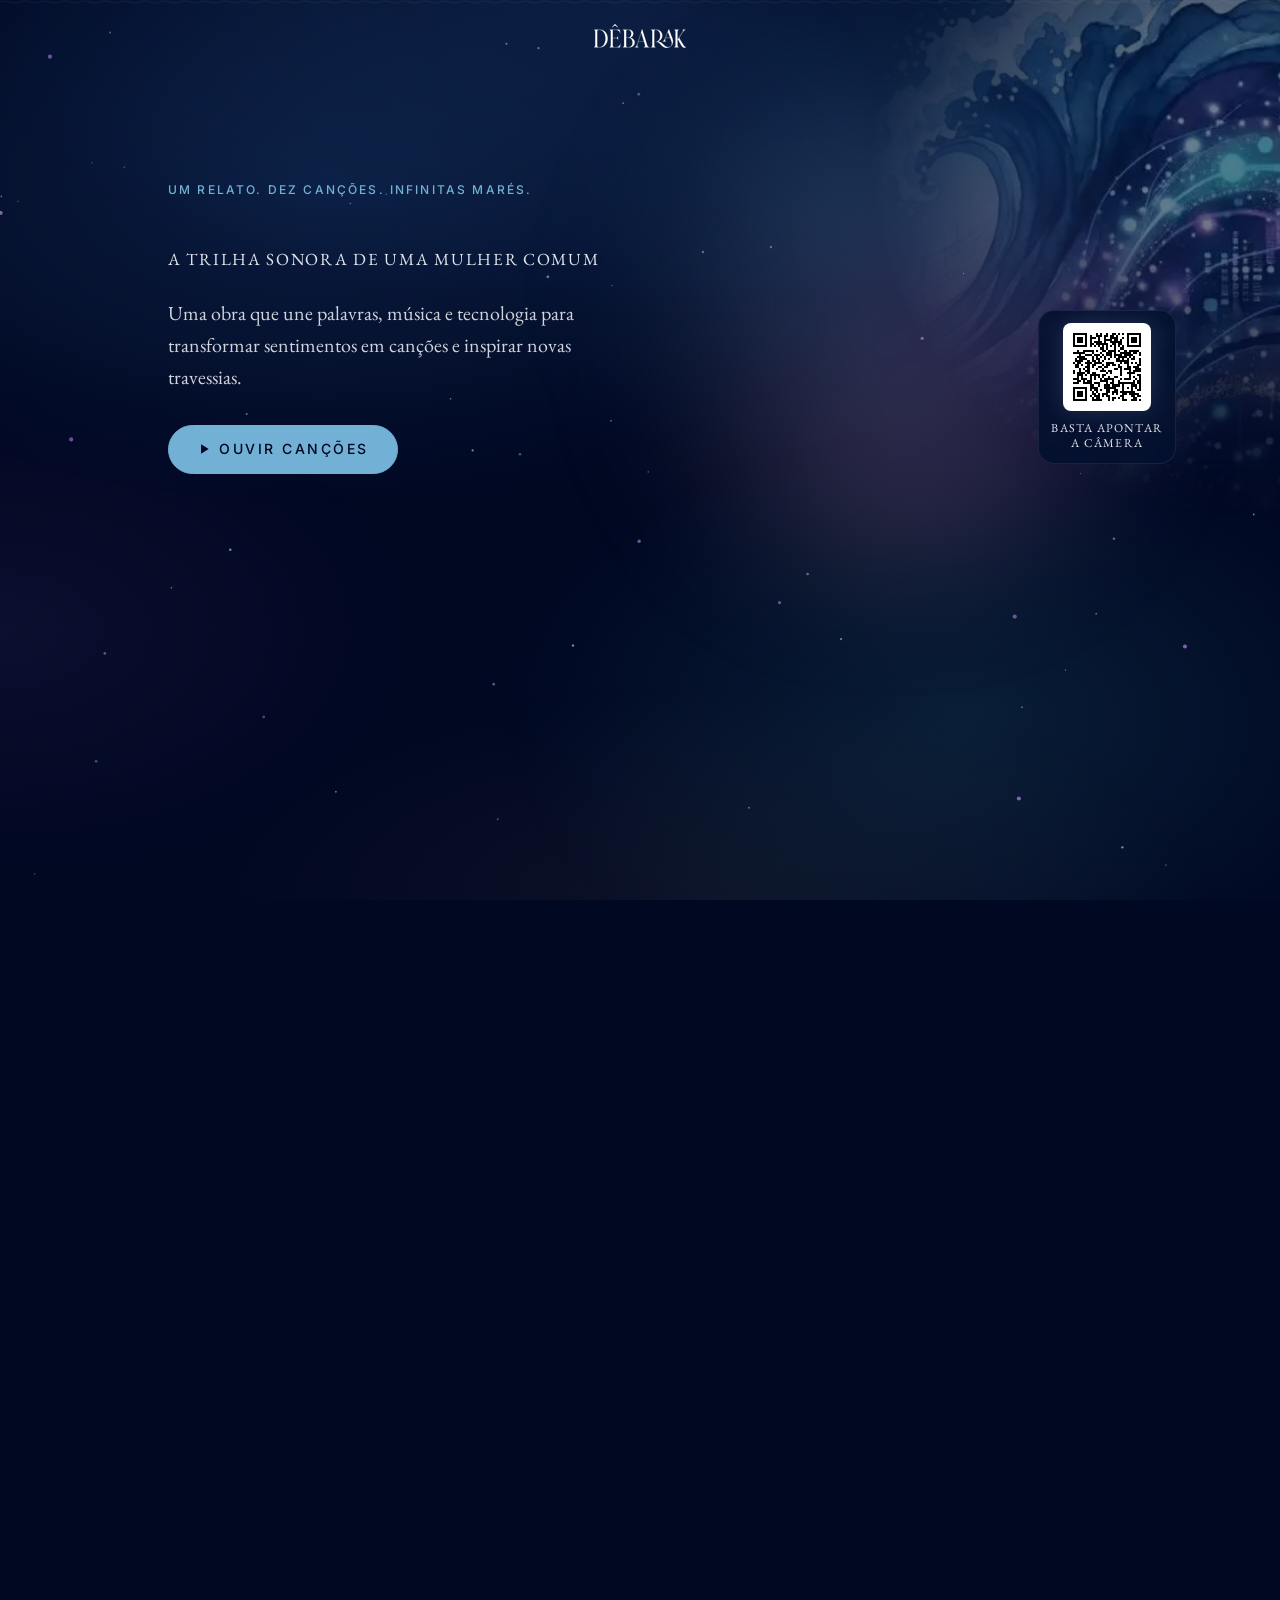
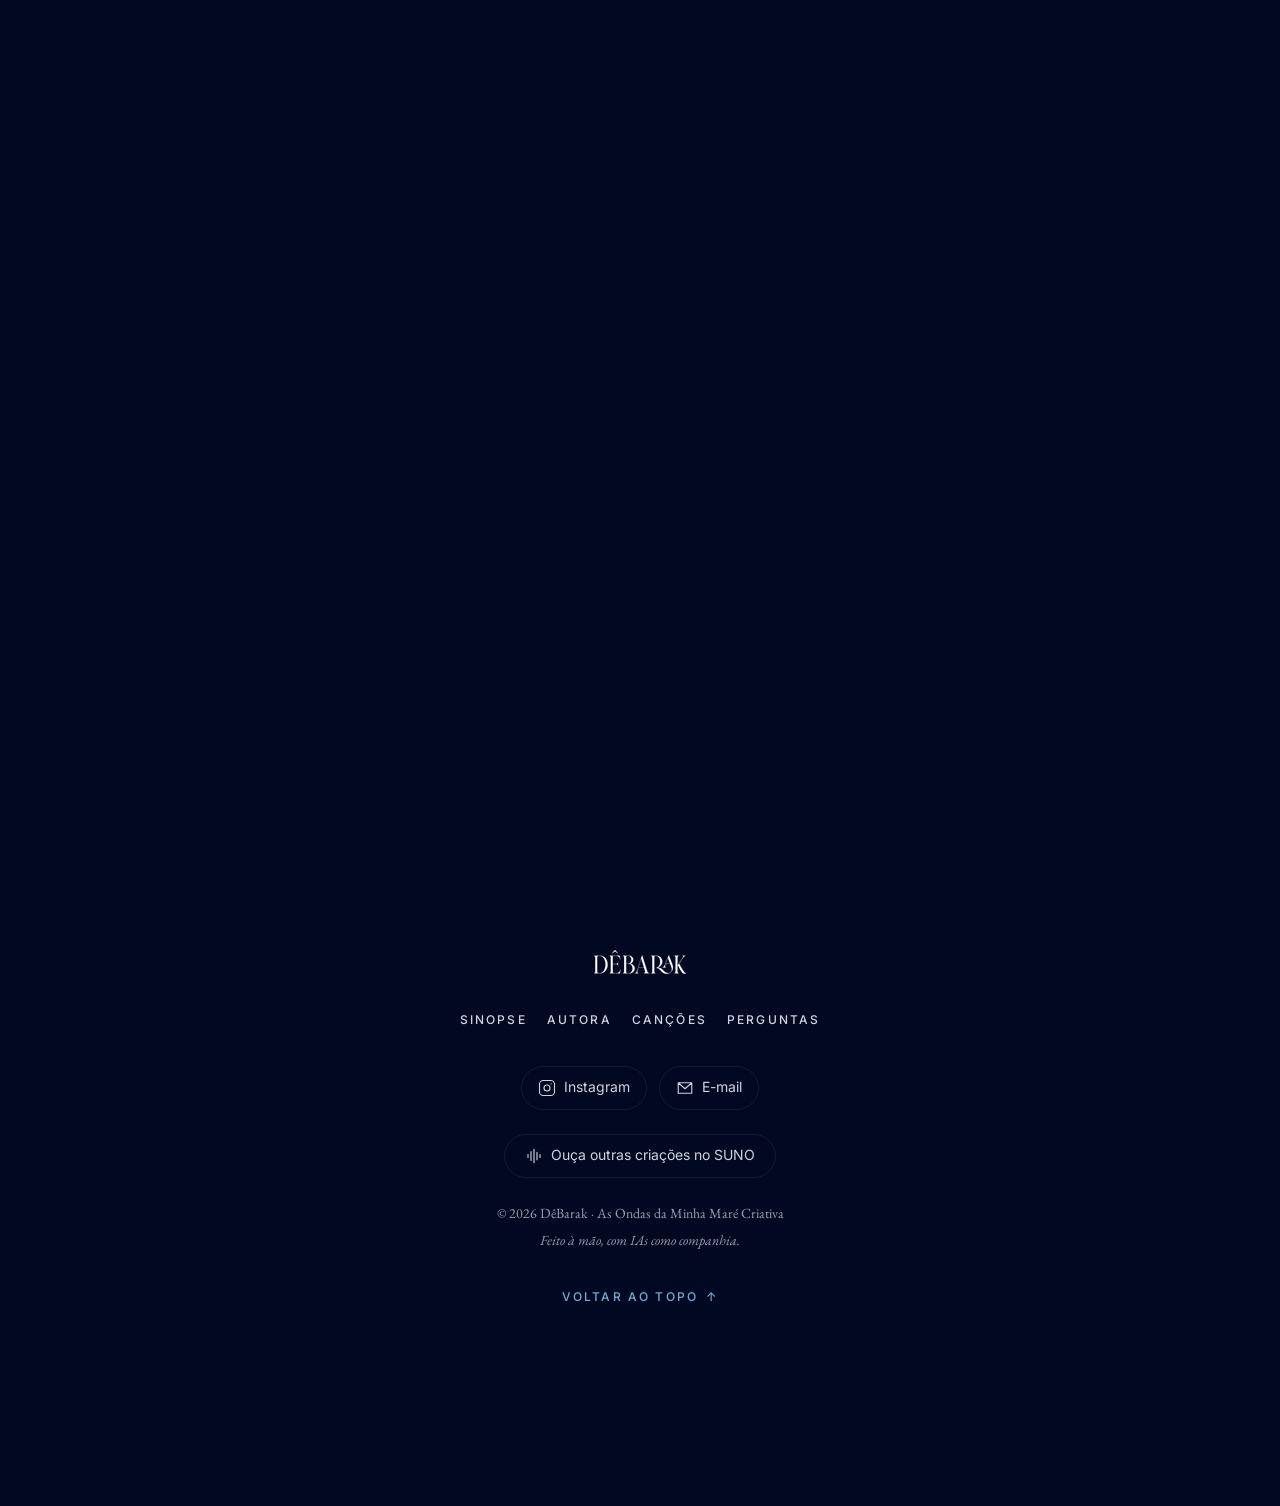
==== commit 7105d42f: "Deploy from debarak@5ff99004ffafe64348c0c6649ae1e708189a1d60 debarak/debarak@5ff99004ffafe64348c0c66" ====
--- a/index.html
+++ b/index.html
@@ -1 +1 @@
-<!DOCTYPE html><html lang="pt-BR" data-astro-cid-ju4pidww><head><meta charset="UTF-8"><meta name="viewport" content="width=device-width, initial-scale=1.0, viewport-fit=cover"><meta name="description" content="Uma obra que une palavras, música e tecnologia para transformar sentimentos em canções e inspirar novas travessias."><meta name="color-scheme" content="dark"><meta name="theme-color" content="#010822"><meta name="referrer" content="strict-origin-when-cross-origin"><link rel="canonical" href="https://www.debarak.com.br/"><link rel="alternate" hreflang="pt-BR" href="https://www.debarak.com.br/"><link rel="icon" type="image/svg+xml" href="/favicon.svg"><link rel="apple-touch-icon" href="/apple-touch-icon.png"><link rel="manifest" href="/manifest.webmanifest"><link rel="preload" href="/_astro/inter-latin-wght-normal.Dx4kXJAl.woff2" as="font" type="font/woff2" crossorigin><link rel="preload" href="/_astro/eb-garamond-latin-400-normal.BCNrxLz_.woff2" as="font" type="font/woff2" crossorigin><link rel="preload" href="/_astro/eb-garamond-latin-400-italic.DSEbMgZu.woff2" as="font" type="font/woff2" crossorigin><title>As Ondas da Minha Maré Criativa · DêBarak</title><meta property="og:type" content="website"><meta property="og:site_name" content="DêBarak"><meta property="og:title" content="As Ondas da Minha Maré Criativa · DêBarak"><meta property="og:description" content="Uma obra que une palavras, música e tecnologia para transformar sentimentos em canções e inspirar novas travessias."><meta property="og:url" content="https://www.debarak.com.br/"><meta property="og:image" content="https://www.debarak.com.br/og-image.jpg"><meta property="og:image:width" content="1200"><meta property="og:image:height" content="630"><meta property="og:image:type" content="image/jpeg"><meta property="og:image:alt" content="Capa social do livro As Ondas da Minha Maré Criativa, de DêBarak"><meta property="og:locale" content="pt_BR"><meta name="twitter:card" content="summary_large_image"><meta name="twitter:title" content="As Ondas da Minha Maré Criativa · DêBarak"><meta name="twitter:description" content="Uma obra que une palavras, música e tecnologia para transformar sentimentos em canções e inspirar novas travessias."><meta name="twitter:image" content="https://www.debarak.com.br/og-image.jpg"><meta name="twitter:image:alt" content="Capa social do livro As Ondas da Minha Maré Criativa, de DêBarak"><script type="application/ld+json">{"@context":"https://schema.org","@type":"WebSite","@id":"https://www.debarak.com.br/#website","url":"https://www.debarak.com.br/","name":"As Ondas da Minha Maré Criativa","alternateName":"DêBarak","description":"Uma obra que une palavras, música e tecnologia para transformar sentimentos em canções e inspirar novas travessias.","inLanguage":"pt-BR","publisher":{"@id":"https://www.debarak.com.br/#author"},"about":{"@id":"https://www.debarak.com.br/#book"}}</script><script type="application/ld+json">{"@context":"https://schema.org","@type":"WebPage","@id":"https://www.debarak.com.br/#webpage","url":"https://www.debarak.com.br/","name":"As Ondas da Minha Maré Criativa · DêBarak","description":"Uma obra que une palavras, música e tecnologia para transformar sentimentos em canções e inspirar novas travessias.","inLanguage":"pt-BR","isPartOf":{"@id":"https://www.debarak.com.br/#website"},"about":{"@id":"https://www.debarak.com.br/#book"},"primaryImageOfPage":"https://www.debarak.com.br/og-image.jpg"}</script><script type="application/ld+json">{"@context":"https://schema.org","@type":"Book","@id":"https://www.debarak.com.br/#book","name":"As Ondas da Minha Maré Criativa","alternateName":"A trilha sonora de uma mulher comum","description":"Uma obra que une palavras, música e tecnologia para transformar sentimentos em canções e inspirar novas travessias.","inLanguage":"pt-BR","author":{"@id":"https://www.debarak.com.br/#author"},"hasPart":{"@id":"https://www.debarak.com.br/#album"},"image":"https://www.debarak.com.br/og-image.jpg","url":"https://www.debarak.com.br/"}</script><script type="application/ld+json">{"@context":"https://schema.org","@type":"Person","@id":"https://www.debarak.com.br/#author","name":"DêBarak","description":"DêBarak é goiana, aposentada e devota fervorosa da música popular brasileira. Cantora de chuveiro por vocação e exploradora de tecnologia por natureza.","url":"https://www.debarak.com.br/","image":"https://www.debarak.com.br/_astro/author-portrait.qljSDqZ9.jpg","nationality":"BR","knowsLanguage":"pt-BR","sameAs":["https://instagram.com/debarak.ondas","https://suno.com/@debarak"]}</script><script type="application/ld+json">{"@context":"https://schema.org","@type":"MusicAlbum","@id":"https://www.debarak.com.br/#album","name":"As Ondas da Minha Maré Criativa","byArtist":{"@id":"https://www.debarak.com.br/#author"},"inLanguage":"pt-BR","numTracks":10,"track":[{"@type":"MusicRecording","@id":"https://www.debarak.com.br/t/01/","url":"https://www.debarak.com.br/t/01/","name":"Maré Dentro de Mim","byArtist":{"@id":"https://www.debarak.com.br/#author"},"duration":"PT3M34S","position":1,"audio":"https://www.debarak.com.br/audio/01-mare-dentro-de-mim.mp3"},{"@type":"MusicRecording","@id":"https://www.debarak.com.br/t/02/","url":"https://www.debarak.com.br/t/02/","name":"Linhas Negras","byArtist":{"@id":"https://www.debarak.com.br/#author"},"duration":"PT3M57S","position":2,"audio":"https://www.debarak.com.br/audio/02-linhas-negras.mp3"},{"@type":"MusicRecording","@id":"https://www.debarak.com.br/t/03/","url":"https://www.debarak.com.br/t/03/","name":"Eu Tentei Seguir","byArtist":{"@id":"https://www.debarak.com.br/#author"},"duration":"PT4M0S","position":3,"audio":"https://www.debarak.com.br/audio/03-eu-tentei-seguir.mp3"},{"@type":"MusicRecording","@id":"https://www.debarak.com.br/t/04/","url":"https://www.debarak.com.br/t/04/","name":"Apneia da Razão","byArtist":{"@id":"https://www.debarak.com.br/#author"},"duration":"PT3M25S","position":4,"audio":"https://www.debarak.com.br/audio/04-apneia-da-razao.mp3"},{"@type":"MusicRecording","@id":"https://www.debarak.com.br/t/05/","url":"https://www.debarak.com.br/t/05/","name":"Me Beija","byArtist":{"@id":"https://www.debarak.com.br/#author"},"duration":"PT2M54S","position":5,"audio":"https://www.debarak.com.br/audio/05-me-beija.mp3"},{"@type":"MusicRecording","@id":"https://www.debarak.com.br/t/06/","url":"https://www.debarak.com.br/t/06/","name":"Nirvana Cor-de-Rosa","byArtist":{"@id":"https://www.debarak.com.br/#author"},"duration":"PT2M55S","position":6,"audio":"https://www.debarak.com.br/audio/06-nirvana-cor-de-rosa.mp3"},{"@type":"MusicRecording","@id":"https://www.debarak.com.br/t/07/","url":"https://www.debarak.com.br/t/07/","name":"Somos Complicadas, Nós, Mulheres","byArtist":{"@id":"https://www.debarak.com.br/#author"},"duration":"PT3M38S","position":7,"audio":"https://www.debarak.com.br/audio/07-somos-complicadas-nos-mulheres.mp3"},{"@type":"MusicRecording","@id":"https://www.debarak.com.br/t/08/","url":"https://www.debarak.com.br/t/08/","name":"Controle Tépido","byArtist":{"@id":"https://www.debarak.com.br/#author"},"duration":"PT3M34S","position":8,"audio":"https://www.debarak.com.br/audio/08-controle-tepido.mp3"},{"@type":"MusicRecording","@id":"https://www.debarak.com.br/t/09/","url":"https://www.debarak.com.br/t/09/","name":"Executando o Vazio","byArtist":{"@id":"https://www.debarak.com.br/#author"},"duration":"PT3M38S","position":9,"audio":"https://www.debarak.com.br/audio/09-executando-o-vazio.mp3"},{"@type":"MusicRecording","@id":"https://www.debarak.com.br/t/10/","url":"https://www.debarak.com.br/t/10/","name":"Queimar de Novo","byArtist":{"@id":"https://www.debarak.com.br/#author"},"duration":"PT4M7S","position":10,"audio":"https://www.debarak.com.br/audio/10-queimar-de-novo.mp3"}]}</script><script type="application/ld+json">{"@context":"https://schema.org","@type":"FAQPage","@id":"https://www.debarak.com.br/#faq","inLanguage":"pt-BR","isPartOf":{"@id":"https://www.debarak.com.br/#website"},"mainEntity":[{"@type":"Question","name":"O que é \"As Ondas da Minha Maré Criativa\"?","acceptedAnswer":{"@type":"Answer","text":"\"As Ondas da Minha Maré Criativa\" é um livro multimídia de DêBarak: um relato íntimo e bem-humorado sobre descobrir a própria criatividade aos 57 anos, acompanhado de dez canções autorais. Cada capítulo tem uma canção correspondente, acessível por QR Code impresso na página."}},{"@type":"Question","name":"Quem é DêBarak?","acceptedAnswer":{"@type":"Answer","text":"DêBarak é uma autora goiana, aposentada, devota da música popular brasileira e aberta a novas experiências criativas por meio da tecnologia. Aos 57 anos, sem formação musical técnica, sem instrumento e sem palco, encontrou nas ferramentas de inteligência artificial generativa uma forma de transformar em canções décadas de histórias, memórias e afetos."}},{"@type":"Question","name":"Como funcionam os QR Codes do livro?","acceptedAnswer":{"@type":"Answer","text":"Cada capítulo impresso traz um QR Code que abre a página da canção daquele capítulo, onde ela toca direto no navegador, com a letra completa ao lado. Os endereços são permanentes e não dependem do título da canção, então um QR impresso continua funcionando mesmo que algo mude no site."}},{"@type":"Question","name":"Preciso ter o livro para ouvir as canções?","acceptedAnswer":{"@type":"Answer","text":"Não. As dez canções de \"As Ondas da Minha Maré Criativa\" podem ser ouvidas gratuitamente neste site, com a letra completa de cada uma. O livro traz o relato em prosa que acompanha as canções, capítulo por capítulo."}},{"@type":"Question","name":"As canções foram feitas com inteligência artificial?","acceptedAnswer":{"@type":"Answer","text":"As canções foram cocriadas com ferramentas de inteligência artificial generativa, a partir de sentimentos, memórias e escolhas da autora. Essa é justamente a história que o livro conta: a IA entrou como parceira de escuta e ferramenta de produção, e a curadoria do sentimento, a decisão sobre o que a canção diz, é da autora."}},{"@type":"Question","name":"O livro já foi lançado?","acceptedAnswer":{"@type":"Answer","text":"Ainda não há data pública de lançamento para \"As Ondas da Minha Maré Criativa\". O aviso sai primeiro no Instagram da autora, @debarak.ondas, e as dez canções já estão disponíveis para ouvir neste site."}}]}</script><meta http-equiv="content-security-policy" content="default-src 'self';img-src 'self' data:;font-src 'self';media-src 'self';connect-src 'self';object-src 'none';base-uri 'self'; script-src 'self' 'sha256-BF0290pkb3jxQsE7z00xR8Imp8X34FLC88L0lkMnrGw=' 'sha256-QzWFZi+FLIx23tnm9SBU4aEgx4x8DsuASP07mfqol/c=' 'sha256-0chmwFk0zaA528yFfGV7J9ppIpdfTPPULncDF3WG7Zs=' 'sha256-eIXWvAmxkr251LJZkjniEK5LcPF3NkapbJepohwYRIc=' 'sha256-Q2BPg90ZMplYY+FSdApNErhpWafg2hcRRbndmvxuL/Q=' 'sha256-47DEQpj8HBSa+/TImW+5JCeuQeRkm5NMpJWZG3hSuFU='; style-src 'self' ; style-src-elem 'self' 'sha256-qaEx7Vb+wpoYmX73ArfFMrRZn6Dk8BVslhyM0B7ajPk=' 'sha256-47DEQpj8HBSa+/TImW+5JCeuQeRkm5NMpJWZG3hSuFU='; style-src-attr 'unsafe-inline';"><link rel="stylesheet" href="/_astro/Nav.By7520AA.css"><link rel="stylesheet" href="/_astro/index.Bi4d6WC1.css"><script type="module" src="/_astro/page.CMFgH77u.js"></script></head><body id="top" class="flex min-h-svh flex-col" data-astro-cid-ju4pidww><a href="#main-content" class="bg-night-deep border-cover-blue text-cover-blue sr-only focus:not-sr-only focus:fixed focus:top-4 focus:left-4 focus:z-50 focus:rounded-md focus:border focus:px-4 focus:py-2 focus:text-sm focus:font-medium focus:outline-none" data-astro-cid-ju4pidww>Pular para o conteúdo</a><!-- Zero-sized, not display:none: url(#…) can't reliably resolve defs in a non-rendered subtree. --><svg width="0" height="0" aria-hidden="true" focusable="false" class="absolute" data-astro-cid-ju4pidww><defs data-astro-cid-ju4pidww><linearGradient id="wave-gradient" x1="0" y1="0" x2="1" y2="0" data-astro-cid-ju4pidww><stop offset="0%" style="stop-color: var(--color-nebula)" data-astro-cid-ju4pidww></stop><stop offset="55%" style="stop-color: var(--color-cover-blue)" data-astro-cid-ju4pidww></stop><stop offset="100%" style="stop-color: var(--color-moonlight)" data-astro-cid-ju4pidww></stop></linearGradient></defs></svg><div class="aurora-wash" data-anim aria-hidden="true" data-astro-cid-ju4pidww></div><div class="scroll-tide" aria-hidden="true" data-astro-cid-ju4pidww><div class="scroll-tide-fill" data-astro-cid-ju4pidww></div></div><div class="starfield pointer-events-none fixed inset-0 -z-10" data-anim aria-hidden="true" data-astro-cid-t34idrrz><svg class="absolute inset-0 h-full w-full" viewBox="0 0 100 100" preserveAspectRatio="xMidYMid slice" data-astro-cid-t34idrrz><g class="starfield-small" data-astro-cid-t34idrrz><circle cx="88.912" cy="91.989" r="0.054" fill="var(--color-star-cool)" opacity="0.342" data-astro-cid-t34idrrz></circle><circle cx="36.924" cy="50.031" r="0.087" fill="var(--color-star-cool)" opacity="0.581" data-astro-cid-t34idrrz></circle><circle cx="39.565" cy="18.259" r="0.08" fill="var(--color-star-cool)" opacity="0.517" data-astro-cid-t34idrrz></circle><circle cx="30.17" cy="30.006" r="0.052" fill="var(--color-star-cool)" opacity="0.55" data-astro-cid-t34idrrz></circle><circle cx="42.07" cy="18.604" r="0.083" fill="var(--color-star-cool)" opacity="0.481" data-astro-cid-t34idrrz></circle><circle cx="8.601" cy="17.387" r="0.074" fill="var(--color-star-cool)" opacity="0.409" data-astro-cid-t34idrrz></circle><circle cx="63.094" cy="59.689" r="0.104" fill="var(--color-star-cool)" opacity="0.434" data-astro-cid-t34idrrz></circle><circle cx="38.884" cy="78.843" r="0.074" fill="var(--color-star-cool)" opacity="0.356" data-astro-cid-t34idrrz></circle><circle cx="69.303" cy="8.182" r="0.063" fill="var(--color-star-cool)" opacity="0.576" data-astro-cid-t34idrrz></circle><circle cx="87.685" cy="81.04" r="0.092" fill="var(--color-star-cool)" opacity="0.592" data-astro-cid-t34idrrz></circle><circle cx="27.364" cy="30.749" r="0.06" fill="var(--color-star-cool)" opacity="0.506" data-astro-cid-t34idrrz></circle><circle cx="21.672" cy="90.643" r="0.107" fill="var(--color-star-cool)" opacity="0.417" data-astro-cid-t34idrrz></circle><circle cx="3.943" cy="94.056" r="0.074" fill="var(--color-star-cool)" opacity="0.426" data-astro-cid-t34idrrz></circle><circle cx="7.51" cy="74.321" r="0.101" fill="var(--color-star-cool)" opacity="0.331" data-astro-cid-t34idrrz></circle><circle cx="65.707" cy="64.772" r="0.087" fill="var(--color-star-cool)" opacity="0.534" data-astro-cid-t34idrrz></circle><circle cx="11.867" cy="98.74" r="0.052" fill="var(--color-star-cool)" opacity="0.534" data-astro-cid-t34idrrz></circle><circle cx="79.324" cy="9.561" r="0.077" fill="var(--color-star-cool)" opacity="0.431" data-astro-cid-t34idrrz></circle><circle cx="1.409" cy="30.566" r="0.061" fill="var(--color-star-cool)" opacity="0.326" data-astro-cid-t34idrrz></circle><circle cx="11.458" cy="95.09" r="0.084" fill="var(--color-star-cool)" opacity="0.318" data-astro-cid-t34idrrz></circle><circle cx="42.803" cy="36.466" r="0.108" fill="var(--color-star-cool)" opacity="0.507" data-astro-cid-t34idrrz></circle><circle cx="28.778" cy="88.028" r="0.09" fill="var(--color-star-cool)" opacity="0.393" data-astro-cid-t34idrrz></circle><circle cx="2.716" cy="83.107" r="0.052" fill="var(--color-star-cool)" opacity="0.376" data-astro-cid-t34idrrz></circle><circle cx="97.95" cy="55.039" r="0.073" fill="var(--color-star-cool)" opacity="0.557" data-astro-cid-t34idrrz></circle><circle cx="47.814" cy="37.156" r="0.054" fill="var(--color-star-cool)" opacity="0.435" data-astro-cid-t34idrrz></circle><circle cx="85.64" cy="62.791" r="0.075" fill="var(--color-star-cool)" opacity="0.41" data-astro-cid-t34idrrz></circle><circle cx="44.763" cy="65.278" r="0.094" fill="var(--color-star-cool)" opacity="0.582" data-astro-cid-t34idrrz></circle><circle cx="58.516" cy="77.951" r="0.073" fill="var(--color-star-cool)" opacity="0.451" data-astro-cid-t34idrrz></circle><circle cx="60.231" cy="34.141" r="0.092" fill="var(--color-star-cool)" opacity="0.418" data-astro-cid-t34idrrz></circle><circle cx="83.243" cy="67.184" r="0.05" fill="var(--color-star-cool)" opacity="0.582" data-astro-cid-t34idrrz></circle><circle cx="60.885" cy="10.412" r="0.088" fill="var(--color-star-cool)" opacity="0.443" data-astro-cid-t34idrrz></circle><circle cx="26.489" cy="97.158" r="0.105" fill="var(--color-star-cool)" opacity="0.402" data-astro-cid-t34idrrz></circle><circle cx="13.39" cy="60.757" r="0.061" fill="var(--color-star-cool)" opacity="0.557" data-astro-cid-t34idrrz></circle><circle cx="54.92" cy="34.54" r="0.097" fill="var(--color-star-cool)" opacity="0.41" data-astro-cid-t34idrrz></circle><circle cx="84.414" cy="51.842" r="0.052" fill="var(--color-star-cool)" opacity="0.36" data-astro-cid-t34idrrz></circle><circle cx="35.203" cy="45.996" r="0.067" fill="var(--color-star-cool)" opacity="0.507" data-astro-cid-t34idrrz></circle><circle cx="40.622" cy="50.335" r="0.101" fill="var(--color-star-cool)" opacity="0.352" data-astro-cid-t34idrrz></circle><circle cx="34.005" cy="98.192" r="0.055" fill="var(--color-star-cool)" opacity="0.594" data-astro-cid-t34idrrz></circle><circle cx="48.683" cy="22.902" r="0.068" fill="var(--color-star-cool)" opacity="0.433" data-astro-cid-t34idrrz></circle><circle cx="17.991" cy="57.796" r="0.1" fill="var(--color-star-cool)" opacity="0.569" data-astro-cid-t34idrrz></circle><circle cx="75.262" cy="36.209" r="0.052" fill="var(--color-star-cool)" opacity="0.502" data-astro-cid-t34idrrz></circle><circle cx="53.83" cy="91.474" r="0.064" fill="var(--color-star-cool)" opacity="0.333" data-astro-cid-t34idrrz></circle><circle cx="87.027" cy="56.924" r="0.094" fill="var(--color-star-cool)" opacity="0.461" data-astro-cid-t34idrrz></circle><circle cx="8.187" cy="65.893" r="0.105" fill="var(--color-star-cool)" opacity="0.386" data-astro-cid-t34idrrz></circle><circle cx="50.643" cy="51.713" r="0.054" fill="var(--color-star-cool)" opacity="0.508" data-astro-cid-t34idrrz></circle><circle cx="47.729" cy="47.719" r="0.084" fill="var(--color-star-cool)" opacity="0.327" data-astro-cid-t34idrrz></circle><circle cx="32.778" cy="87.243" r="0.092" fill="var(--color-star-cool)" opacity="0.544" data-astro-cid-t34idrrz></circle><circle cx="39.123" cy="3.619" r="0.1" fill="var(--color-star-cool)" opacity="0.358" data-astro-cid-t34idrrz></circle><circle cx="0.098" cy="30.18" r="0.068" fill="var(--color-star-cool)" opacity="0.469" data-astro-cid-t34idrrz></circle><circle cx="49.035" cy="0.26" r="0.075" fill="var(--color-star-cool)" opacity="0.378" data-astro-cid-t34idrrz></circle><circle cx="19.27" cy="47.192" r="0.081" fill="var(--color-star-cool)" opacity="0.483" data-astro-cid-t34idrrz></circle><circle cx="44.133" cy="4.309" r="0.107" fill="var(--color-star-cool)" opacity="0.586" data-astro-cid-t34idrrz></circle><circle cx="56.96" cy="4.944" r="0.052" fill="var(--color-star-cool)" opacity="0.486" data-astro-cid-t34idrrz></circle><circle cx="91.083" cy="82.431" r="0.057" fill="var(--color-star-cool)" opacity="0.583" data-astro-cid-t34idrrz></circle><circle cx="79.835" cy="70.103" r="0.081" fill="var(--color-star-cool)" opacity="0.378" data-astro-cid-t34idrrz></circle><circle cx="56.551" cy="1.294" r="0.085" fill="var(--color-star-cool)" opacity="0.57" data-astro-cid-t34idrrz></circle><circle cx="54.563" cy="9.337" r="0.088" fill="var(--color-star-cool)" opacity="0.359" data-astro-cid-t34idrrz></circle><circle cx="7.204" cy="27.565" r="0.05" fill="var(--color-star-cool)" opacity="0.445" data-astro-cid-t34idrrz></circle><circle cx="47.809" cy="89.311" r="0.052" fill="var(--color-star-cool)" opacity="0.328" data-astro-cid-t34idrrz></circle><circle cx="9.709" cy="27.909" r="0.054" fill="var(--color-star-cool)" opacity="0.409" data-astro-cid-t34idrrz></circle><circle cx="26.24" cy="76.693" r="0.075" fill="var(--color-star-cool)" opacity="0.487" data-astro-cid-t34idrrz></circle></g><g class="starfield-medium" data-astro-cid-t34idrrz><circle cx="92.575" cy="65.354" r="0.158" fill="var(--color-star-violet)" style="--star-opacity:0.675;--twinkle-delay:5.909s;--twinkle-duration:5.033s;" data-astro-cid-t34idrrz></circle><circle cx="12.501" cy="91.606" r="0.136" fill="var(--color-star-violet)" style="--star-opacity:0.518;--twinkle-delay:4.577s;--twinkle-duration:4.175s;" data-astro-cid-t34idrrz></circle><circle cx="31.5" cy="5.822" r="0.152" fill="var(--color-star-violet)" style="--star-opacity:0.747;--twinkle-delay:1.189s;--twinkle-duration:5.503s;" data-astro-cid-t34idrrz></circle><circle cx="82.907" cy="41.334" r="0.148" fill="var(--color-star-violet)" style="--star-opacity:0.428;--twinkle-delay:3.746s;--twinkle-duration:6.35s;" data-astro-cid-t34idrrz></circle><circle cx="0.055" cy="31.475" r="0.154" fill="var(--color-star-violet)" style="--star-opacity:0.729;--twinkle-delay:2.247s;--twinkle-duration:4.048s;" data-astro-cid-t34idrrz></circle><circle cx="16.277" cy="9.579" r="0.108" fill="var(--color-star-violet)" style="--star-opacity:0.715;--twinkle-delay:4.692s;--twinkle-duration:3.931s;" data-astro-cid-t34idrrz></circle><circle cx="64.906" cy="8.98" r="0.131" fill="var(--color-star-violet)" style="--star-opacity:0.503;--twinkle-delay:1.082s;--twinkle-duration:3.333s;" data-astro-cid-t34idrrz></circle><circle cx="79.276" cy="63.011" r="0.164" fill="var(--color-star-violet)" style="--star-opacity:0.56;--twinkle-delay:5.417s;--twinkle-duration:3.587s;" data-astro-cid-t34idrrz></circle><circle cx="92.719" cy="5.004" r="0.146" fill="var(--color-star-violet)" style="--star-opacity:0.653;--twinkle-delay:1.696s;--twinkle-duration:6.026s;" data-astro-cid-t34idrrz></circle><circle cx="38.571" cy="68.293" r="0.107" fill="var(--color-star-violet)" style="--star-opacity:0.549;--twinkle-delay:3.919s;--twinkle-duration:3.984s;" data-astro-cid-t34idrrz></circle><circle cx="50.163" cy="86.213" r="0.167" fill="var(--color-star-violet)" style="--star-opacity:0.713;--twinkle-delay:2.087s;--twinkle-duration:6.793s;" data-astro-cid-t34idrrz></circle><circle cx="60.829" cy="92.095" r="0.176" fill="var(--color-star-violet)" style="--star-opacity:0.563;--twinkle-delay:4.199s;--twinkle-duration:3.788s;" data-astro-cid-t34idrrz></circle><circle cx="3.903" cy="19.273" r="0.165" fill="var(--color-star-violet)" style="--star-opacity:0.565;--twinkle-delay:0.256s;--twinkle-duration:4.301s;" data-astro-cid-t34idrrz></circle><circle cx="12.717" cy="1.082" r="0.162" fill="var(--color-star-violet)" style="--star-opacity:0.486;--twinkle-delay:4.257s;--twinkle-duration:5.666s;" data-astro-cid-t34idrrz></circle><circle cx="20.605" cy="70.853" r="0.109" fill="var(--color-star-violet)" style="--star-opacity:0.443;--twinkle-delay:0.202s;--twinkle-duration:5.216s;" data-astro-cid-t34idrrz></circle><circle cx="60.901" cy="61.92" r="0.125" fill="var(--color-star-violet)" style="--star-opacity:0.552;--twinkle-delay:2.092s;--twinkle-duration:4.284s;" data-astro-cid-t34idrrz></circle><circle cx="66.938" cy="7.617" r="0.15" fill="var(--color-star-violet)" style="--star-opacity:0.58;--twinkle-delay:5.927s;--twinkle-duration:4.205s;" data-astro-cid-t34idrrz></circle><circle cx="72.048" cy="41.277" r="0.125" fill="var(--color-star-violet)" style="--star-opacity:0.644;--twinkle-delay:1.705s;--twinkle-duration:6.31s;" data-astro-cid-t34idrrz></circle><circle cx="9.566" cy="96.233" r="0.168" fill="var(--color-star-violet)" style="--star-opacity:0.51;--twinkle-delay:3.429s;--twinkle-duration:3.935s;" data-astro-cid-t34idrrz></circle><circle cx="12.825" cy="5.819" r="0.131" fill="var(--color-star-violet)" style="--star-opacity:0.645;--twinkle-delay:1.096s;--twinkle-duration:6.411s;" data-astro-cid-t34idrrz></circle><circle cx="15.158" cy="3.368" r="0.133" fill="var(--color-star-violet)" style="--star-opacity:0.466;--twinkle-delay:2.709s;--twinkle-duration:3.072s;" data-astro-cid-t34idrrz></circle><circle cx="49.898" cy="22.213" r="0.114" fill="var(--color-star-violet)" style="--star-opacity:0.439;--twinkle-delay:4.265s;--twinkle-duration:3.252s;" data-astro-cid-t34idrrz></circle><circle cx="50.379" cy="95.688" r="0.104" fill="var(--color-star-violet)" style="--star-opacity:0.681;--twinkle-delay:1.766s;--twinkle-duration:4.283s;" data-astro-cid-t34idrrz></circle><circle cx="49.934" cy="57.126" r="0.133" fill="var(--color-star-violet)" style="--star-opacity:0.609;--twinkle-delay:3.212s;--twinkle-duration:3.5s;" data-astro-cid-t34idrrz></circle><circle cx="81.896" cy="39.86" r="0.142" fill="var(--color-star-violet)" style="--star-opacity:0.689;--twinkle-delay:4.602s;--twinkle-duration:6.235s;" data-astro-cid-t34idrrz></circle><circle cx="79.6" cy="77.224" r="0.159" fill="var(--color-star-violet)" style="--star-opacity:0.688;--twinkle-delay:1.936s;--twinkle-duration:5.822s;" data-astro-cid-t34idrrz></circle><circle cx="76.377" cy="2.55" r="0.126" fill="var(--color-star-violet)" style="--star-opacity:0.723;--twinkle-delay:3.215s;--twinkle-duration:3.595s;" data-astro-cid-t34idrrz></circle><circle cx="5.562" cy="49.173" r="0.162" fill="var(--color-star-violet)" style="--star-opacity:0.56;--twinkle-delay:4.438s;--twinkle-duration:4.885s;" data-astro-cid-t34idrrz></circle></g></svg></div><header class="absolute inset-x-0 top-0 z-30"><div class="page-container flex items-center justify-center pt-[calc(1.5rem+env(safe-area-inset-top))] pb-6"><!-- `-m-2 p-2` enlarges the tap target without changing layout. --><a href="#top" class="-m-2 flex items-center p-2 transition-opacity active:opacity-70" aria-label="DêBarak"><img src="/_astro/wordmark.DsOjPOXy_Z1fRK1r.webp" srcset="/_astro/wordmark.DsOjPOXy_Z1fRK1r.webp 1x, /_astro/wordmark.DsOjPOXy_O6jW4.webp 2x" alt loading="eager" decoding="async" width="92" height="24" class="h-5 w-auto md:h-6"></a></div></header><!-- `min-h-full` on a child computes to zero here (main's height is auto); use `centerMain`. --><main id="main-content" class="flex-1" data-astro-cid-ju4pidww><!-- Bottom padding matches Section's so the first chapter divider aligns with the rest. --><section class="relative isolate pt-[calc(6rem+env(safe-area-inset-top))] pb-12 md:pt-[calc(7rem+env(safe-area-inset-top))] md:pb-16 lg:pt-[calc(8rem+env(safe-area-inset-top))] lg:pb-24"><div class="pointer-events-none absolute inset-0 -z-10 overflow-hidden" aria-hidden="true"><div class="absolute -top-[20%] right-[-25%] h-[120%] w-[110%] opacity-45 mix-blend-screen md:right-[-15%] md:w-[80%]" style="mask-image: radial-gradient(ellipse 56% 72% at 78% 38%, black 18%, transparent 66%); -webkit-mask-image: radial-gradient(ellipse 56% 72% at 78% 38%, black 18%, transparent 66%);"><img src="/_astro/waves.DBh3qVA0_ZTHMtN.webp" srcset="/_astro/waves.DBh3qVA0_ZzERVk.webp 440w, /_astro/waves.DBh3qVA0_ZTHMtN.webp 714w" alt sizes="(min-width:768px) 80vw, 110vw" loading="eager" fetchpriority="high" decoding="async" width="714" height="1280" class="h-full w-full object-cover"></div></div><div class="page-container grid items-center gap-14 lg:grid-cols-2 lg:gap-12"><div class="flex flex-col items-center gap-6 text-center lg:items-start lg:text-left"><p class="eyebrow text-cover-blue lg:tracking-eyebrow tracking-wider text-balance">Um relato. Dez canções. Infinitas marés.</p><div class="flex items-center justify-center lg:block"><h1><span class="sr-only">As Ondas da Minha Maré Criativa</span><picture class="contents"><source media="(max-width: 63.99rem)" srcset="[data-uri]"><img src="/_astro/book-title.C7qBMAwW_Z2cjP6C.webp" srcset="/_astro/book-title.C7qBMAwW_Z2jJn57.webp 224w, /_astro/book-title.C7qBMAwW_Z1jlbCS.webp 448w" alt sizes="224px" loading="eager" decoding="async" width="1054" height="1095" class="hero-lettering hidden w-full lg:block lg:max-w-56"></picture></h1><picture class="contents"><source media="(min-width: 64rem)" srcset="[data-uri]"><img src="/_astro/book-mockup.Bs9SW4O5_1pbyIT.webp" srcset="/_astro/book-mockup.Bs9SW4O5_2b8F15.webp 224w, /_astro/book-mockup.Bs9SW4O5_Z2kWEvV.webp 288w, /_astro/book-mockup.Bs9SW4O5_2n2z6A.webp 448w, /_astro/book-mockup.Bs9SW4O5_Z2nAtxo.webp 576w" alt="Capa de As Ondas da Minha Maré Criativa, de DêBarak" sizes="(min-width:640px) 288px, 224px" loading="eager" decoding="async" width="900" height="1212" class="drop-shadow-book w-56 sm:w-72 lg:hidden"></picture></div><p class="font-serif text-hero-subtitle sm:tracking-label whitespace-nowrap text-neutral-200 uppercase">A trilha sonora de uma mulher comum</p><p class="leading-body max-w-md font-serif text-xl text-neutral-300">Uma obra que une palavras, música e tecnologia para transformar sentimentos em canções e inspirar novas travessias.</p><div class="mt-2 flex w-full flex-col items-stretch gap-3 sm:flex-row sm:flex-wrap sm:items-center sm:justify-center lg:justify-start"><a href="#cancoes" class="btn-primary btn-shine justify-center"><svg width="14" height="14" viewBox="0 0 24 24" fill="currentColor" aria-hidden="true"><path d="M7 4l13 8-13 8z"></path></svg>Ouvir canções</a></div></div><div class="relative hidden items-center justify-center lg:flex"><div class="absolute -inset-10 -z-10 rounded-full blur-3xl" style="background: radial-gradient(circle at 42% 30%, color-mix(in srgb, var(--color-cover-blue) 22%, transparent), transparent 60%), radial-gradient(circle at 62% 62%, color-mix(in srgb, var(--color-accent) 20%, transparent), transparent 62%), radial-gradient(circle at 52% 92%, color-mix(in srgb, var(--color-accent-gold) 14%, transparent), transparent 55%);" aria-hidden="true"></div><picture class="contents"><source media="(max-width: 63.99rem)" srcset="[data-uri]"><img src="/_astro/book-mockup.Bs9SW4O5_1pbyIT.webp" srcset="/_astro/book-mockup.Bs9SW4O5_Z2bXRxC.webp 280w, /_astro/book-mockup.Bs9SW4O5_CM3Lx.webp 360w, /_astro/book-mockup.Bs9SW4O5_ZeC0gK.webp 400w, /_astro/book-mockup.Bs9SW4O5_Z272lCe.webp 560w, /_astro/book-mockup.Bs9SW4O5_Z1wGBLP.webp 720w, /_astro/book-mockup.Bs9SW4O5_Z1wmvim.webp 800w" alt="Capa de As Ondas da Minha Maré Criativa, de DêBarak" sizes="(min-width:1024px) 400px, (min-width:768px) 360px, 280px" loading="eager" decoding="async" width="900" height="1212" class="drop-shadow-book w-[280px] md:w-[360px] lg:w-[400px]"></picture><a href="/t/01/" class="border-surface-border bg-night-mid/85 absolute -right-6 bottom-16 hidden xl:-right-16 flex-col items-center gap-2.5 rounded-2xl border p-3 backdrop-blur transition-colors hover:border-cover-blue/60 lg:flex" aria-label="Abrir a faixa 01. No livro, cada capítulo tem um QR Code como este."><span class="qr-plate rounded-lg bg-white p-1.5"><img src="/qr/01.svg" alt="" width="76" height="76" class="block" loading="lazy"></span><span class="font-serif text-xs leading-tight tracking-label text-center text-neutral-200 uppercase">Basta apontar <br>a câmera</span></a></div></div></section><!-- `py` is half of Section's `pb`; change them together. --><div class="page-container flex items-center gap-6 py-6 md:py-8 lg:py-12" data-reveal data-astro-cid-2pztfyjo><div class="chapter-rule flex-1" aria-hidden="true" data-astro-cid-2pztfyjo></div><div class="flex flex-col items-center gap-2 text-center" data-astro-cid-2pztfyjo><span class="eyebrow tracking-cap" data-astro-cid-2pztfyjo>Capítulo I</span><svg width="48" height="13" viewBox="0 0 38 10" fill="none" class="text-cover-blue opacity-70" aria-hidden="true"><path d="M1 5 Q 6 1, 11 5 T 21 5 T 31 5 T 37 5" stroke="url(#wave-gradient)" stroke-width="1.5" stroke-linecap="round"></path></svg><span class="font-serif text-lg text-neutral-200 italic md:text-xl" data-astro-cid-2pztfyjo>A obra</span></div><div class="chapter-rule flex-1" aria-hidden="true" data-astro-cid-2pztfyjo></div></div><section id="obra" class="page-container relative pb-12 md:pb-16 lg:pb-24" data-reveal><div id="sinopse" class="panel-md relative overflow-hidden"><div class="grid gap-6 md:gap-10 lg:grid-cols-[1fr_2fr] lg:grid-rows-[auto_1fr] lg:gap-x-12 lg:gap-y-4"><h2 class="display-serif text-4xl md:text-5xl lg:col-start-1 lg:row-start-1">Sinopse</h2><div class="prose-stack md:text-xl lg:col-start-2 lg:row-span-2 lg:row-start-1"><p>E se a criatividade que você achava perdida estivesse apenas esperando a ferramenta certa para emergir? Foi o que descobriu DêBarak aos 57 anos: sem formação técnica, sem instrumento, sem palco, mas com décadas de amor pela música popular brasileira e um baú de histórias que nunca tinham encontrado melodia.</p><p>O livro As Ondas da Minha Maré Criativa apresenta o relato íntimo, bem-humorado e honesto dessa travessia: sapos emocionais que viram samba, bugs de sistema que viram poesia, a curadoria do sentimento como forma de autoria. Não é um livro sobre tecnologia: é sobre coragem, sobre criar sem precisar de credencial. Dez canções autorais acompanham cada capítulo, acessíveis por QR Code, entrelaçando texto, memória e música.</p></div><ul class="grid grid-cols-2 gap-x-4 gap-y-6 md:mt-4 md:flex md:flex-col md:gap-5 lg:col-start-1 lg:row-start-2"><li class="flex flex-col items-start gap-2 text-left md:flex-row md:items-center md:gap-3"><span class="bg-cover-blue/10 border-cover-blue/25 flex h-10 w-10 shrink-0 items-center justify-center rounded-full border"><svg class="text-cover-blue" width="18" height="18" viewBox="0 0 24 24" fill="none" aria-hidden="true"><path d="M9 18V4l10-2v14 M9 18a3 3 0 1 1-3 3 3 3 0 0 1 3-3z M19 14a3 3 0 1 1-3 3 3 3 0 0 1 3-3z" stroke="currentColor" stroke-width="1.5" stroke-linecap="round" stroke-linejoin="round"></path></svg></span><p class="font-serif text-base leading-normal text-neutral-300 md:text-lg">10 canções autorais, uma por capítulo</p></li><li class="flex flex-col items-start gap-2 text-left md:flex-row md:items-center md:gap-3"><span class="bg-cover-blue/10 border-cover-blue/25 flex h-10 w-10 shrink-0 items-center justify-center rounded-full border"><svg class="text-cover-blue" width="18" height="18" viewBox="0 0 24 24" fill="none" aria-hidden="true"><path d="M4 5a2 2 0 0 1 2-2h12v18H6a2 2 0 0 1-2-2V5z M4 5h12v14" stroke="currentColor" stroke-width="1.5" stroke-linecap="round" stroke-linejoin="round"></path></svg></span><p class="font-serif text-base leading-normal text-neutral-300 md:text-lg">QR Codes ligam cada leitura ao seu som</p></li><li class="flex flex-col items-start gap-2 text-left md:flex-row md:items-center md:gap-3"><span class="bg-cover-blue/10 border-cover-blue/25 flex h-10 w-10 shrink-0 items-center justify-center rounded-full border"><svg class="text-cover-blue" width="18" height="18" viewBox="0 0 24 24" fill="none" aria-hidden="true"><path d="M12 3l1.8 5.2L19 10l-5.2 1.8L12 17l-1.8-5.2L5 10l5.2-1.8L12 3z M5 18l.8 2.2L8 21l-2.2.8L5 24l-.8-2.2L2 21l2.2-.8L5 18z" stroke="currentColor" stroke-width="1.5" stroke-linecap="round" stroke-linejoin="round"></path></svg></span><p class="font-serif text-base leading-normal text-neutral-300 md:text-lg">Cocriado com IAs generativas como parceiras de escuta</p></li><li class="flex flex-col items-start gap-2 text-left md:flex-row md:items-center md:gap-3"><span class="bg-cover-blue/10 border-cover-blue/25 flex h-10 w-10 shrink-0 items-center justify-center rounded-full border"><svg class="text-cover-blue" width="18" height="18" viewBox="0 0 24 24" fill="none" aria-hidden="true"><path d="M12 21s-7-4.5-7-10a4 4 0 0 1 7-2.6A4 4 0 0 1 19 11c0 5.5-7 10-7 10z" stroke="currentColor" stroke-width="1.5" stroke-linecap="round" stroke-linejoin="round"></path></svg></span><p class="font-serif text-base leading-normal text-neutral-300 md:text-lg">Memórias e reflexões da travessia íntima da autora</p></li></ul></div></div></section><!-- `py` is half of Section's `pb`; change them together. --><div class="page-container flex items-center gap-6 py-6 md:py-8 lg:py-12" data-reveal data-astro-cid-2pztfyjo><div class="chapter-rule flex-1" aria-hidden="true" data-astro-cid-2pztfyjo></div><div class="flex flex-col items-center gap-2 text-center" data-astro-cid-2pztfyjo><span class="eyebrow tracking-cap" data-astro-cid-2pztfyjo>Capítulo II</span><svg width="48" height="13" viewBox="0 0 38 10" fill="none" class="text-cover-blue opacity-70" aria-hidden="true"><path d="M1 5 Q 6 1, 11 5 T 21 5 T 31 5 T 37 5" stroke="url(#wave-gradient)" stroke-width="1.5" stroke-linecap="round"></path></svg><span class="font-serif text-lg text-neutral-200 italic md:text-xl" data-astro-cid-2pztfyjo>A autora</span></div><div class="chapter-rule flex-1" aria-hidden="true" data-astro-cid-2pztfyjo></div></div><section id="autora" class="page-container relative pb-12 md:pb-16 lg:pb-24" data-reveal><div class="grid items-start gap-10 md:gap-14 lg:grid-cols-[5fr_7fr] lg:gap-20"><div class="author-portrait shadow-accent/30 relative mx-auto aspect-square w-full max-w-[200px] overflow-hidden md:max-w-[300px] rounded-full shadow-2xl lg:mx-0"><img src="/_astro/author-portrait.qljSDqZ9_SMoUK.webp" srcset="/_astro/author-portrait.qljSDqZ9_J4jUM.webp 240w, /_astro/author-portrait.qljSDqZ9_2rY2Bg.webp 480w" alt="DêBarak de chapéu e cachecol azul, sorrindo com o rosto apoiado na mão" sizes="(min-width:768px) 300px, 200px" loading="lazy" decoding="async" width="960" height="960" class="h-full w-full object-cover object-center"></div><div class="flex flex-col items-start gap-5"><h2 class="display-serif text-4xl md:text-5xl">DêBarak</h2><div class="prose-stack md:text-xl"><p>DêBarak é goiana, aposentada e devota fervorosa da música popular brasileira. Cantora de chuveiro por vocação e exploradora de tecnologia por natureza.</p><p>Aos 57 anos, descobriu nas ferramentas de inteligência artificial generativa uma porta que nunca havia tentado abrir. E, do outro lado, encontrou canções que sempre estiveram dentro dela.</p></div></div></div></section><!-- `py` is half of Section's `pb`; change them together. --><div class="page-container flex items-center gap-6 py-6 md:py-8 lg:py-12" data-reveal data-astro-cid-2pztfyjo><div class="chapter-rule flex-1" aria-hidden="true" data-astro-cid-2pztfyjo></div><div class="flex flex-col items-center gap-2 text-center" data-astro-cid-2pztfyjo><span class="eyebrow tracking-cap" data-astro-cid-2pztfyjo>Capítulo III</span><svg width="48" height="13" viewBox="0 0 38 10" fill="none" class="text-cover-blue opacity-70" aria-hidden="true"><path d="M1 5 Q 6 1, 11 5 T 21 5 T 31 5 T 37 5" stroke="url(#wave-gradient)" stroke-width="1.5" stroke-linecap="round"></path></svg><span class="font-serif text-lg text-neutral-200 italic md:text-xl" data-astro-cid-2pztfyjo>Dez marés</span></div><div class="chapter-rule flex-1" aria-hidden="true" data-astro-cid-2pztfyjo></div></div><section id="cancoes" class="page-container relative pb-12 md:pb-16 lg:pb-24" data-reveal><div class="mb-8 flex items-center justify-center md:hidden" aria-hidden="true"><svg viewBox="0 0 300 48" fill="none" class="music-staff w-full max-w-[260px] opacity-80" aria-hidden="true" preserveAspectRatio="xMidYMid meet"><path d="M0 30 Q 50 20, 100 27 T 200 26 T 300 28" stroke="var(--color-accent-gold)" stroke-width="1.25" stroke-linecap="round" opacity="0.55"></path><g stroke="var(--color-accent-cyan)" fill="var(--color-accent-cyan)" opacity="0.85"><ellipse cx="80" cy="30" rx="4.2" ry="3" transform="rotate(-18 80 30)"></ellipse><ellipse cx="98" cy="27" rx="4.2" ry="3" transform="rotate(-18 98 27)"></ellipse><line x1="84" y1="30" x2="84" y2="12" stroke-width="1.2"></line><line x1="102" y1="27" x2="102" y2="9" stroke-width="1.2"></line><line x1="84" y1="12" x2="102" y2="9" stroke-width="2.4" stroke-linecap="round"></line><ellipse cx="150" cy="25" rx="4.2" ry="3" transform="rotate(-18 150 25)"></ellipse><line x1="154" y1="25" x2="154" y2="7" stroke-width="1.2"></line><path d="M154 7 q 8 3, 6 12 q 0 -6 -6 -8 z" stroke="none"></path><ellipse cx="210" cy="31" rx="4.2" ry="3" transform="rotate(-18 210 31)"></ellipse><ellipse cx="228" cy="27" rx="4.2" ry="3" transform="rotate(-18 228 27)"></ellipse><line x1="214" y1="31" x2="214" y2="13" stroke-width="1.2"></line><line x1="232" y1="27" x2="232" y2="9" stroke-width="1.2"></line><line x1="214" y1="13" x2="232" y2="9" stroke-width="2.4" stroke-linecap="round"></line></g></svg></div><div class="track-list mt-2" data-astro-cid-iykrwjwy><h2 class="mb-6 font-serif text-lg text-neutral-300 italic md:text-xl" data-astro-cid-iykrwjwy>10 canções · 36 minutos</h2><p data-song-error class="mb-4 hidden text-sm text-red-300" role="alert" data-astro-cid-iykrwjwy></p><div class="track-head eyebrow text-cover-blue/80 hidden pb-3 md:grid" data-astro-cid-iykrwjwy><span data-astro-cid-iykrwjwy>Faixa</span><span data-astro-cid-iykrwjwy>Canção</span><span aria-hidden="true" data-astro-cid-iykrwjwy></span><span data-astro-cid-iykrwjwy>Tempo</span><span aria-hidden="true" data-astro-cid-iykrwjwy></span></div><ul class="border-surface-border divide-surface-border shadow-lit divide-y overflow-hidden rounded-3xl border" data-astro-cid-iykrwjwy><li class="track-item track-tinted relative grid grid-cols-[auto_1fr] items-center transition-[background-color,box-shadow]" data-reveal-item data-track-row="01" style="--reveal-index:0" data-astro-cid-iykrwjwy><audio id="list-track-01" preload="none" data-src="/audio/01-mare-dentro-de-mim.mp3" data-track-number="01" data-astro-cid-iykrwjwy></audio><button type="button" class="song-play-btn track-play play-ring relative z-10 flex h-8 w-8 items-center justify-center rounded-full" data-audio-target="list-track-01" data-state="idle" data-song-label="Maré Dentro de Mim" data-song-artist="DêBarak" data-song-album="As Ondas da Minha Maré Criativa" data-song-artwork="/_astro/book-cover.D2BoXesk.jpg" data-song-artwork-sizes="1080x1526" aria-label="Ouvir Maré Dentro de Mim" data-astro-cid-iykrwjwy><svg class="play-icon" width="12" height="12" viewBox="0 0 24 24" fill="currentColor" aria-hidden="true"><path d="M7 4l13 8-13 8z"></path></svg><svg class="pause-icon" width="12" height="12" viewBox="0 0 24 24" fill="currentColor" aria-hidden="true"><path d="M6 4h4v16H6zM14 4h4v16h-4z"></path></svg><svg class="loading-icon" width="12" height="12" viewBox="0 0 24 24" fill="none" aria-hidden="true"><circle cx="12" cy="12" r="9" stroke="currentColor" stroke-width="2.5" opacity="0.25"></circle><path d="M21 12a9 9 0 0 0-9-9" stroke="currentColor" stroke-width="2.5" stroke-linecap="round"></path></svg></button><a href="/t/01/" class="track-row grid w-full items-center py-3 text-left outline-none" aria-label="Abrir a faixa 01: Maré Dentro de Mim" data-astro-cid-iykrwjwy><span class="track-index text-sm tabular-nums" data-astro-cid-iykrwjwy>01</span><span class="track-title min-w-0" data-astro-cid-iykrwjwy><span class="row-title text-lg" data-astro-cid-iykrwjwy>Maré Dentro de Mim</span><svg class="track-heard" width="14" height="14" viewBox="0 0 24 24" fill="none" aria-hidden="true" data-astro-cid-iykrwjwy><path d="M5 12.5l4.5 4.5L19 7" stroke="currentColor" stroke-width="2.2" stroke-linecap="round" stroke-linejoin="round" data-astro-cid-iykrwjwy></path></svg></span><svg class="track-spark" viewBox="0 0 75.5 20" preserveAspectRatio="none" aria-hidden="true" data-astro-cid-iykrwjwy><path d="M1 8.5V11.5M4.5 6.5V13.5M8 5V15M11.5 6V14M15 5.5V14.5M18.5 5V15M22 6V14M25.5 6V14M29 5V15M32.5 4V16M36 4V16M39.5 4V16M43 4V16M46.5 4.5V15.5M50 5.5V14.5M53.5 3.5V16.5M57 2V18M60.5 4V16M64 7.5V12.5M67.5 6.5V13.5M71 5.5V14.5M74.5 8V12" data-astro-cid-iykrwjwy></path></svg><span class="track-duration text-sm text-neutral-400 tabular-nums md:text-xs" data-astro-cid-iykrwjwy>03:34</span><span aria-hidden="true" class="track-chevron text-neutral-500 transition-colors" data-astro-cid-iykrwjwy>›</span></a></li><li class="track-item track-tinted relative grid grid-cols-[auto_1fr] items-center transition-[background-color,box-shadow]" data-reveal-item data-track-row="02" style="--reveal-index:1" data-astro-cid-iykrwjwy><audio id="list-track-02" preload="none" data-src="/audio/02-linhas-negras.mp3" data-track-number="02" data-astro-cid-iykrwjwy></audio><button type="button" class="song-play-btn track-play play-ring relative z-10 flex h-8 w-8 items-center justify-center rounded-full" data-audio-target="list-track-02" data-state="idle" data-song-label="Linhas Negras" data-song-artist="DêBarak" data-song-album="As Ondas da Minha Maré Criativa" data-song-artwork="/_astro/book-cover.D2BoXesk.jpg" data-song-artwork-sizes="1080x1526" aria-label="Ouvir Linhas Negras" data-astro-cid-iykrwjwy><svg class="play-icon" width="12" height="12" viewBox="0 0 24 24" fill="currentColor" aria-hidden="true"><path d="M7 4l13 8-13 8z"></path></svg><svg class="pause-icon" width="12" height="12" viewBox="0 0 24 24" fill="currentColor" aria-hidden="true"><path d="M6 4h4v16H6zM14 4h4v16h-4z"></path></svg><svg class="loading-icon" width="12" height="12" viewBox="0 0 24 24" fill="none" aria-hidden="true"><circle cx="12" cy="12" r="9" stroke="currentColor" stroke-width="2.5" opacity="0.25"></circle><path d="M21 12a9 9 0 0 0-9-9" stroke="currentColor" stroke-width="2.5" stroke-linecap="round"></path></svg></button><a href="/t/02/" class="track-row grid w-full items-center py-3 text-left outline-none" aria-label="Abrir a faixa 02: Linhas Negras" data-astro-cid-iykrwjwy><span class="track-index text-sm tabular-nums" data-astro-cid-iykrwjwy>02</span><span class="track-title min-w-0" data-astro-cid-iykrwjwy><span class="row-title text-lg" data-astro-cid-iykrwjwy>Linhas Negras</span><svg class="track-heard" width="14" height="14" viewBox="0 0 24 24" fill="none" aria-hidden="true" data-astro-cid-iykrwjwy><path d="M5 12.5l4.5 4.5L19 7" stroke="currentColor" stroke-width="2.2" stroke-linecap="round" stroke-linejoin="round" data-astro-cid-iykrwjwy></path></svg></span><svg class="track-spark" viewBox="0 0 75.5 20" preserveAspectRatio="none" aria-hidden="true" data-astro-cid-iykrwjwy><path d="M1 6.5V13.5M4.5 5.5V14.5M8 5V15M11.5 5V15M15 5V15M18.5 4.5V15.5M22 5V15M25.5 4V16M29 4.5V15.5M32.5 4V16M36 3.5V16.5M39.5 4.5V15.5M43 3.5V16.5M46.5 4V16M50 4V16M53.5 3.5V16.5M57 3V17M60.5 3.5V16.5M64 3V17M67.5 5V15M71 3.5V16.5M74.5 4.5V15.5" data-astro-cid-iykrwjwy></path></svg><span class="track-duration text-sm text-neutral-400 tabular-nums md:text-xs" data-astro-cid-iykrwjwy>03:57</span><span aria-hidden="true" class="track-chevron text-neutral-500 transition-colors" data-astro-cid-iykrwjwy>›</span></a></li><li class="track-item track-tinted relative grid grid-cols-[auto_1fr] items-center transition-[background-color,box-shadow]" data-reveal-item data-track-row="03" style="--reveal-index:2" data-astro-cid-iykrwjwy><audio id="list-track-03" preload="none" data-src="/audio/03-eu-tentei-seguir.mp3" data-track-number="03" data-astro-cid-iykrwjwy></audio><button type="button" class="song-play-btn track-play play-ring relative z-10 flex h-8 w-8 items-center justify-center rounded-full" data-audio-target="list-track-03" data-state="idle" data-song-label="Eu Tentei Seguir" data-song-artist="DêBarak" data-song-album="As Ondas da Minha Maré Criativa" data-song-artwork="/_astro/book-cover.D2BoXesk.jpg" data-song-artwork-sizes="1080x1526" aria-label="Ouvir Eu Tentei Seguir" data-astro-cid-iykrwjwy><svg class="play-icon" width="12" height="12" viewBox="0 0 24 24" fill="currentColor" aria-hidden="true"><path d="M7 4l13 8-13 8z"></path></svg><svg class="pause-icon" width="12" height="12" viewBox="0 0 24 24" fill="currentColor" aria-hidden="true"><path d="M6 4h4v16H6zM14 4h4v16h-4z"></path></svg><svg class="loading-icon" width="12" height="12" viewBox="0 0 24 24" fill="none" aria-hidden="true"><circle cx="12" cy="12" r="9" stroke="currentColor" stroke-width="2.5" opacity="0.25"></circle><path d="M21 12a9 9 0 0 0-9-9" stroke="currentColor" stroke-width="2.5" stroke-linecap="round"></path></svg></button><a href="/t/03/" class="track-row grid w-full items-center py-3 text-left outline-none" aria-label="Abrir a faixa 03: Eu Tentei Seguir" data-astro-cid-iykrwjwy><span class="track-index text-sm tabular-nums" data-astro-cid-iykrwjwy>03</span><span class="track-title min-w-0" data-astro-cid-iykrwjwy><span class="row-title text-lg" data-astro-cid-iykrwjwy>Eu Tentei Seguir</span><svg class="track-heard" width="14" height="14" viewBox="0 0 24 24" fill="none" aria-hidden="true" data-astro-cid-iykrwjwy><path d="M5 12.5l4.5 4.5L19 7" stroke="currentColor" stroke-width="2.2" stroke-linecap="round" stroke-linejoin="round" data-astro-cid-iykrwjwy></path></svg></span><svg class="track-spark" viewBox="0 0 75.5 20" preserveAspectRatio="none" aria-hidden="true" data-astro-cid-iykrwjwy><path d="M1 6.5V13.5M4.5 5.5V14.5M8 5V15M11.5 5.5V14.5M15 5V15M18.5 4V16M22 3V17M25.5 3V17M29 3.5V16.5M32.5 4V16M36 3.5V16.5M39.5 3.5V16.5M43 3V17M46.5 4.5V15.5M50 3V17M53.5 2.5V17.5M57 3.5V16.5M60.5 3V17M64 2.5V17.5M67.5 5V15M71 4V16M74.5 6V14" data-astro-cid-iykrwjwy></path></svg><span class="track-duration text-sm text-neutral-400 tabular-nums md:text-xs" data-astro-cid-iykrwjwy>04:00</span><span aria-hidden="true" class="track-chevron text-neutral-500 transition-colors" data-astro-cid-iykrwjwy>›</span></a></li><li class="track-item track-tinted relative grid grid-cols-[auto_1fr] items-center transition-[background-color,box-shadow]" data-reveal-item data-track-row="04" style="--reveal-index:3" data-astro-cid-iykrwjwy><audio id="list-track-04" preload="none" data-src="/audio/04-apneia-da-razao.mp3" data-track-number="04" data-astro-cid-iykrwjwy></audio><button type="button" class="song-play-btn track-play play-ring relative z-10 flex h-8 w-8 items-center justify-center rounded-full" data-audio-target="list-track-04" data-state="idle" data-song-label="Apneia da Razão" data-song-artist="DêBarak" data-song-album="As Ondas da Minha Maré Criativa" data-song-artwork="/_astro/book-cover.D2BoXesk.jpg" data-song-artwork-sizes="1080x1526" aria-label="Ouvir Apneia da Razão" data-astro-cid-iykrwjwy><svg class="play-icon" width="12" height="12" viewBox="0 0 24 24" fill="currentColor" aria-hidden="true"><path d="M7 4l13 8-13 8z"></path></svg><svg class="pause-icon" width="12" height="12" viewBox="0 0 24 24" fill="currentColor" aria-hidden="true"><path d="M6 4h4v16H6zM14 4h4v16h-4z"></path></svg><svg class="loading-icon" width="12" height="12" viewBox="0 0 24 24" fill="none" aria-hidden="true"><circle cx="12" cy="12" r="9" stroke="currentColor" stroke-width="2.5" opacity="0.25"></circle><path d="M21 12a9 9 0 0 0-9-9" stroke="currentColor" stroke-width="2.5" stroke-linecap="round"></path></svg></button><a href="/t/04/" class="track-row grid w-full items-center py-3 text-left outline-none" aria-label="Abrir a faixa 04: Apneia da Razão" data-astro-cid-iykrwjwy><span class="track-index text-sm tabular-nums" data-astro-cid-iykrwjwy>04</span><span class="track-title min-w-0" data-astro-cid-iykrwjwy><span class="row-title text-lg" data-astro-cid-iykrwjwy>Apneia da Razão</span><svg class="track-heard" width="14" height="14" viewBox="0 0 24 24" fill="none" aria-hidden="true" data-astro-cid-iykrwjwy><path d="M5 12.5l4.5 4.5L19 7" stroke="currentColor" stroke-width="2.2" stroke-linecap="round" stroke-linejoin="round" data-astro-cid-iykrwjwy></path></svg></span><svg class="track-spark" viewBox="0 0 75.5 20" preserveAspectRatio="none" aria-hidden="true" data-astro-cid-iykrwjwy><path d="M1 5.5V14.5M4.5 5.5V14.5M8 5V15M11.5 5.5V14.5M15 5V15M18.5 5V15M22 4.5V15.5M25.5 5V15M29 4.5V15.5M32.5 5V15M36 5V15M39.5 4.5V15.5M43 4.5V15.5M46.5 4.5V15.5M50 4.5V15.5M53.5 4.5V15.5M57 4.5V15.5M60.5 4.5V15.5M64 4.5V15.5M67.5 5V15M71 3V17M74.5 5V15" data-astro-cid-iykrwjwy></path></svg><span class="track-duration text-sm text-neutral-400 tabular-nums md:text-xs" data-astro-cid-iykrwjwy>03:25</span><span aria-hidden="true" class="track-chevron text-neutral-500 transition-colors" data-astro-cid-iykrwjwy>›</span></a></li><li class="track-item track-tinted relative grid grid-cols-[auto_1fr] items-center transition-[background-color,box-shadow]" data-reveal-item data-track-row="05" style="--reveal-index:4" data-astro-cid-iykrwjwy><audio id="list-track-05" preload="none" data-src="/audio/05-me-beija.mp3" data-track-number="05" data-astro-cid-iykrwjwy></audio><button type="button" class="song-play-btn track-play play-ring relative z-10 flex h-8 w-8 items-center justify-center rounded-full" data-audio-target="list-track-05" data-state="idle" data-song-label="Me Beija" data-song-artist="DêBarak" data-song-album="As Ondas da Minha Maré Criativa" data-song-artwork="/_astro/book-cover.D2BoXesk.jpg" data-song-artwork-sizes="1080x1526" aria-label="Ouvir Me Beija" data-astro-cid-iykrwjwy><svg class="play-icon" width="12" height="12" viewBox="0 0 24 24" fill="currentColor" aria-hidden="true"><path d="M7 4l13 8-13 8z"></path></svg><svg class="pause-icon" width="12" height="12" viewBox="0 0 24 24" fill="currentColor" aria-hidden="true"><path d="M6 4h4v16H6zM14 4h4v16h-4z"></path></svg><svg class="loading-icon" width="12" height="12" viewBox="0 0 24 24" fill="none" aria-hidden="true"><circle cx="12" cy="12" r="9" stroke="currentColor" stroke-width="2.5" opacity="0.25"></circle><path d="M21 12a9 9 0 0 0-9-9" stroke="currentColor" stroke-width="2.5" stroke-linecap="round"></path></svg></button><a href="/t/05/" class="track-row grid w-full items-center py-3 text-left outline-none" aria-label="Abrir a faixa 05: Me Beija" data-astro-cid-iykrwjwy><span class="track-index text-sm tabular-nums" data-astro-cid-iykrwjwy>05</span><span class="track-title min-w-0" data-astro-cid-iykrwjwy><span class="row-title text-lg" data-astro-cid-iykrwjwy>Me Beija</span><svg class="track-heard" width="14" height="14" viewBox="0 0 24 24" fill="none" aria-hidden="true" data-astro-cid-iykrwjwy><path d="M5 12.5l4.5 4.5L19 7" stroke="currentColor" stroke-width="2.2" stroke-linecap="round" stroke-linejoin="round" data-astro-cid-iykrwjwy></path></svg></span><svg class="track-spark" viewBox="0 0 75.5 20" preserveAspectRatio="none" aria-hidden="true" data-astro-cid-iykrwjwy><path d="M1 5V15M4.5 4V16M8 4.5V15.5M11.5 4V16M15 4V16M18.5 4V16M22 4V16M25.5 4V16M29 3.5V16.5M32.5 3.5V16.5M36 4V16M39.5 4V16M43 3.5V16.5M46.5 4V16M50 3.5V16.5M53.5 4V16M57 3.5V16.5M60.5 4V16M64 3.5V16.5M67.5 4.5V15.5M71 3.5V16.5M74.5 6.5V13.5" data-astro-cid-iykrwjwy></path></svg><span class="track-duration text-sm text-neutral-400 tabular-nums md:text-xs" data-astro-cid-iykrwjwy>02:54</span><span aria-hidden="true" class="track-chevron text-neutral-500 transition-colors" data-astro-cid-iykrwjwy>›</span></a></li><li class="track-item track-tinted relative grid grid-cols-[auto_1fr] items-center transition-[background-color,box-shadow]" data-reveal-item data-track-row="06" style="--reveal-index:5" data-astro-cid-iykrwjwy><audio id="list-track-06" preload="none" data-src="/audio/06-nirvana-cor-de-rosa.mp3" data-track-number="06" data-astro-cid-iykrwjwy></audio><button type="button" class="song-play-btn track-play play-ring relative z-10 flex h-8 w-8 items-center justify-center rounded-full" data-audio-target="list-track-06" data-state="idle" data-song-label="Nirvana Cor-de-Rosa" data-song-artist="DêBarak" data-song-album="As Ondas da Minha Maré Criativa" data-song-artwork="/_astro/book-cover.D2BoXesk.jpg" data-song-artwork-sizes="1080x1526" aria-label="Ouvir Nirvana Cor-de-Rosa" data-astro-cid-iykrwjwy><svg class="play-icon" width="12" height="12" viewBox="0 0 24 24" fill="currentColor" aria-hidden="true"><path d="M7 4l13 8-13 8z"></path></svg><svg class="pause-icon" width="12" height="12" viewBox="0 0 24 24" fill="currentColor" aria-hidden="true"><path d="M6 4h4v16H6zM14 4h4v16h-4z"></path></svg><svg class="loading-icon" width="12" height="12" viewBox="0 0 24 24" fill="none" aria-hidden="true"><circle cx="12" cy="12" r="9" stroke="currentColor" stroke-width="2.5" opacity="0.25"></circle><path d="M21 12a9 9 0 0 0-9-9" stroke="currentColor" stroke-width="2.5" stroke-linecap="round"></path></svg></button><a href="/t/06/" class="track-row grid w-full items-center py-3 text-left outline-none" aria-label="Abrir a faixa 06: Nirvana Cor-de-Rosa" data-astro-cid-iykrwjwy><span class="track-index text-sm tabular-nums" data-astro-cid-iykrwjwy>06</span><span class="track-title min-w-0" data-astro-cid-iykrwjwy><span class="row-title text-lg" data-astro-cid-iykrwjwy>Nirvana Cor-de-Rosa</span><svg class="track-heard" width="14" height="14" viewBox="0 0 24 24" fill="none" aria-hidden="true" data-astro-cid-iykrwjwy><path d="M5 12.5l4.5 4.5L19 7" stroke="currentColor" stroke-width="2.2" stroke-linecap="round" stroke-linejoin="round" data-astro-cid-iykrwjwy></path></svg></span><svg class="track-spark" viewBox="0 0 75.5 20" preserveAspectRatio="none" aria-hidden="true" data-astro-cid-iykrwjwy><path d="M1 3.5V16.5M4.5 3.5V16.5M8 4V16M11.5 4V16M15 3V17M18.5 3V17M22 3V17M25.5 3V17M29 3V17M32.5 3.5V16.5M36 3.5V16.5M39.5 3V17M43 3V17M46.5 3V17M50 3V17M53.5 3V17M57 3V17M60.5 3.5V16.5M64 3.5V16.5M67.5 3.5V16.5M71 3V17M74.5 6V14" data-astro-cid-iykrwjwy></path></svg><span class="track-duration text-sm text-neutral-400 tabular-nums md:text-xs" data-astro-cid-iykrwjwy>02:55</span><span aria-hidden="true" class="track-chevron text-neutral-500 transition-colors" data-astro-cid-iykrwjwy>›</span></a></li><li class="track-item track-tinted relative grid grid-cols-[auto_1fr] items-center transition-[background-color,box-shadow]" data-reveal-item data-track-row="07" style="--reveal-index:6" data-astro-cid-iykrwjwy><audio id="list-track-07" preload="none" data-src="/audio/07-somos-complicadas-nos-mulheres.mp3" data-track-number="07" data-astro-cid-iykrwjwy></audio><button type="button" class="song-play-btn track-play play-ring relative z-10 flex h-8 w-8 items-center justify-center rounded-full" data-audio-target="list-track-07" data-state="idle" data-song-label="Somos Complicadas, Nós, Mulheres" data-song-artist="DêBarak" data-song-album="As Ondas da Minha Maré Criativa" data-song-artwork="/_astro/book-cover.D2BoXesk.jpg" data-song-artwork-sizes="1080x1526" aria-label="Ouvir Somos Complicadas, Nós, Mulheres" data-astro-cid-iykrwjwy><svg class="play-icon" width="12" height="12" viewBox="0 0 24 24" fill="currentColor" aria-hidden="true"><path d="M7 4l13 8-13 8z"></path></svg><svg class="pause-icon" width="12" height="12" viewBox="0 0 24 24" fill="currentColor" aria-hidden="true"><path d="M6 4h4v16H6zM14 4h4v16h-4z"></path></svg><svg class="loading-icon" width="12" height="12" viewBox="0 0 24 24" fill="none" aria-hidden="true"><circle cx="12" cy="12" r="9" stroke="currentColor" stroke-width="2.5" opacity="0.25"></circle><path d="M21 12a9 9 0 0 0-9-9" stroke="currentColor" stroke-width="2.5" stroke-linecap="round"></path></svg></button><a href="/t/07/" class="track-row grid w-full items-center py-3 text-left outline-none" aria-label="Abrir a faixa 07: Somos Complicadas, Nós, Mulheres" data-astro-cid-iykrwjwy><span class="track-index text-sm tabular-nums" data-astro-cid-iykrwjwy>07</span><span class="track-title min-w-0" data-astro-cid-iykrwjwy><span class="row-title text-lg" data-astro-cid-iykrwjwy>Somos Complicadas, Nós, Mulheres</span><svg class="track-heard" width="14" height="14" viewBox="0 0 24 24" fill="none" aria-hidden="true" data-astro-cid-iykrwjwy><path d="M5 12.5l4.5 4.5L19 7" stroke="currentColor" stroke-width="2.2" stroke-linecap="round" stroke-linejoin="round" data-astro-cid-iykrwjwy></path></svg></span><svg class="track-spark" viewBox="0 0 75.5 20" preserveAspectRatio="none" aria-hidden="true" data-astro-cid-iykrwjwy><path d="M1 6.5V13.5M4.5 6V14M8 6V14M11.5 6V14M15 5.5V14.5M18.5 5.5V14.5M22 5V15M25.5 5V15M29 4.5V15.5M32.5 4.5V15.5M36 5V15M39.5 4.5V15.5M43 5V15M46.5 5.5V14.5M50 5V15M53.5 4.5V15.5M57 4.5V15.5M60.5 4.5V15.5M64 4.5V15.5M67.5 5V15M71 4V16M74.5 5V15" data-astro-cid-iykrwjwy></path></svg><span class="track-duration text-sm text-neutral-400 tabular-nums md:text-xs" data-astro-cid-iykrwjwy>03:38</span><span aria-hidden="true" class="track-chevron text-neutral-500 transition-colors" data-astro-cid-iykrwjwy>›</span></a></li><li class="track-item track-tinted relative grid grid-cols-[auto_1fr] items-center transition-[background-color,box-shadow]" data-reveal-item data-track-row="08" style="--reveal-index:7" data-astro-cid-iykrwjwy><audio id="list-track-08" preload="none" data-src="/audio/08-controle-tepido.mp3" data-track-number="08" data-astro-cid-iykrwjwy></audio><button type="button" class="song-play-btn track-play play-ring relative z-10 flex h-8 w-8 items-center justify-center rounded-full" data-audio-target="list-track-08" data-state="idle" data-song-label="Controle Tépido" data-song-artist="DêBarak" data-song-album="As Ondas da Minha Maré Criativa" data-song-artwork="/_astro/book-cover.D2BoXesk.jpg" data-song-artwork-sizes="1080x1526" aria-label="Ouvir Controle Tépido" data-astro-cid-iykrwjwy><svg class="play-icon" width="12" height="12" viewBox="0 0 24 24" fill="currentColor" aria-hidden="true"><path d="M7 4l13 8-13 8z"></path></svg><svg class="pause-icon" width="12" height="12" viewBox="0 0 24 24" fill="currentColor" aria-hidden="true"><path d="M6 4h4v16H6zM14 4h4v16h-4z"></path></svg><svg class="loading-icon" width="12" height="12" viewBox="0 0 24 24" fill="none" aria-hidden="true"><circle cx="12" cy="12" r="9" stroke="currentColor" stroke-width="2.5" opacity="0.25"></circle><path d="M21 12a9 9 0 0 0-9-9" stroke="currentColor" stroke-width="2.5" stroke-linecap="round"></path></svg></button><a href="/t/08/" class="track-row grid w-full items-center py-3 text-left outline-none" aria-label="Abrir a faixa 08: Controle Tépido" data-astro-cid-iykrwjwy><span class="track-index text-sm tabular-nums" data-astro-cid-iykrwjwy>08</span><span class="track-title min-w-0" data-astro-cid-iykrwjwy><span class="row-title text-lg" data-astro-cid-iykrwjwy>Controle Tépido</span><svg class="track-heard" width="14" height="14" viewBox="0 0 24 24" fill="none" aria-hidden="true" data-astro-cid-iykrwjwy><path d="M5 12.5l4.5 4.5L19 7" stroke="currentColor" stroke-width="2.2" stroke-linecap="round" stroke-linejoin="round" data-astro-cid-iykrwjwy></path></svg></span><svg class="track-spark" viewBox="0 0 75.5 20" preserveAspectRatio="none" aria-hidden="true" data-astro-cid-iykrwjwy><path d="M1 4V16M4.5 3V17M8 3V17M11.5 3V17M15 4V16M18.5 3.5V16.5M22 4.5V15.5M25.5 5V15M29 4V16M32.5 4V16M36 3.5V16.5M39.5 4V16M43 3.5V16.5M46.5 4V16M50 4V16M53.5 5V15M57 3.5V16.5M60.5 4V16M64 3.5V16.5M67.5 4V16M71 3V17M74.5 7.5V12.5" data-astro-cid-iykrwjwy></path></svg><span class="track-duration text-sm text-neutral-400 tabular-nums md:text-xs" data-astro-cid-iykrwjwy>03:34</span><span aria-hidden="true" class="track-chevron text-neutral-500 transition-colors" data-astro-cid-iykrwjwy>›</span></a></li><li class="track-item track-tinted relative grid grid-cols-[auto_1fr] items-center transition-[background-color,box-shadow]" data-reveal-item data-track-row="09" style="--reveal-index:8" data-astro-cid-iykrwjwy><audio id="list-track-09" preload="none" data-src="/audio/09-executando-o-vazio.mp3" data-track-number="09" data-astro-cid-iykrwjwy></audio><button type="button" class="song-play-btn track-play play-ring relative z-10 flex h-8 w-8 items-center justify-center rounded-full" data-audio-target="list-track-09" data-state="idle" data-song-label="Executando o Vazio" data-song-artist="DêBarak" data-song-album="As Ondas da Minha Maré Criativa" data-song-artwork="/_astro/book-cover.D2BoXesk.jpg" data-song-artwork-sizes="1080x1526" aria-label="Ouvir Executando o Vazio" data-astro-cid-iykrwjwy><svg class="play-icon" width="12" height="12" viewBox="0 0 24 24" fill="currentColor" aria-hidden="true"><path d="M7 4l13 8-13 8z"></path></svg><svg class="pause-icon" width="12" height="12" viewBox="0 0 24 24" fill="currentColor" aria-hidden="true"><path d="M6 4h4v16H6zM14 4h4v16h-4z"></path></svg><svg class="loading-icon" width="12" height="12" viewBox="0 0 24 24" fill="none" aria-hidden="true"><circle cx="12" cy="12" r="9" stroke="currentColor" stroke-width="2.5" opacity="0.25"></circle><path d="M21 12a9 9 0 0 0-9-9" stroke="currentColor" stroke-width="2.5" stroke-linecap="round"></path></svg></button><a href="/t/09/" class="track-row grid w-full items-center py-3 text-left outline-none" aria-label="Abrir a faixa 09: Executando o Vazio" data-astro-cid-iykrwjwy><span class="track-index text-sm tabular-nums" data-astro-cid-iykrwjwy>09</span><span class="track-title min-w-0" data-astro-cid-iykrwjwy><span class="row-title text-lg" data-astro-cid-iykrwjwy>Executando o Vazio</span><svg class="track-heard" width="14" height="14" viewBox="0 0 24 24" fill="none" aria-hidden="true" data-astro-cid-iykrwjwy><path d="M5 12.5l4.5 4.5L19 7" stroke="currentColor" stroke-width="2.2" stroke-linecap="round" stroke-linejoin="round" data-astro-cid-iykrwjwy></path></svg></span><svg class="track-spark" viewBox="0 0 75.5 20" preserveAspectRatio="none" aria-hidden="true" data-astro-cid-iykrwjwy><path d="M1 6V14M4.5 5.5V14.5M8 6V14M11.5 5.5V14.5M15 5V15M18.5 5V15M22 5.5V14.5M25.5 5.5V14.5M29 5.5V14.5M32.5 5.5V14.5M36 5.5V14.5M39.5 5.5V14.5M43 6V14M46.5 5V15M50 5.5V14.5M53.5 5.5V14.5M57 5V15M60.5 4.5V15.5M64 4.5V15.5M67.5 4V16M71 6.5V13.5M74.5 4V16" data-astro-cid-iykrwjwy></path></svg><span class="track-duration text-sm text-neutral-400 tabular-nums md:text-xs" data-astro-cid-iykrwjwy>03:38</span><span aria-hidden="true" class="track-chevron text-neutral-500 transition-colors" data-astro-cid-iykrwjwy>›</span></a></li><li class="track-item track-tinted relative grid grid-cols-[auto_1fr] items-center transition-[background-color,box-shadow]" data-reveal-item data-track-row="10" style="--reveal-index:9" data-astro-cid-iykrwjwy><audio id="list-track-10" preload="none" data-src="/audio/10-queimar-de-novo.mp3" data-track-number="10" data-astro-cid-iykrwjwy></audio><button type="button" class="song-play-btn track-play play-ring relative z-10 flex h-8 w-8 items-center justify-center rounded-full" data-audio-target="list-track-10" data-state="idle" data-song-label="Queimar de Novo" data-song-artist="DêBarak" data-song-album="As Ondas da Minha Maré Criativa" data-song-artwork="/_astro/book-cover.D2BoXesk.jpg" data-song-artwork-sizes="1080x1526" aria-label="Ouvir Queimar de Novo" data-astro-cid-iykrwjwy><svg class="play-icon" width="12" height="12" viewBox="0 0 24 24" fill="currentColor" aria-hidden="true"><path d="M7 4l13 8-13 8z"></path></svg><svg class="pause-icon" width="12" height="12" viewBox="0 0 24 24" fill="currentColor" aria-hidden="true"><path d="M6 4h4v16H6zM14 4h4v16h-4z"></path></svg><svg class="loading-icon" width="12" height="12" viewBox="0 0 24 24" fill="none" aria-hidden="true"><circle cx="12" cy="12" r="9" stroke="currentColor" stroke-width="2.5" opacity="0.25"></circle><path d="M21 12a9 9 0 0 0-9-9" stroke="currentColor" stroke-width="2.5" stroke-linecap="round"></path></svg></button><a href="/t/10/" class="track-row grid w-full items-center py-3 text-left outline-none" aria-label="Abrir a faixa 10: Queimar de Novo" data-astro-cid-iykrwjwy><span class="track-index text-sm tabular-nums" data-astro-cid-iykrwjwy>10</span><span class="track-title min-w-0" data-astro-cid-iykrwjwy><span class="row-title text-lg" data-astro-cid-iykrwjwy>Queimar de Novo</span><svg class="track-heard" width="14" height="14" viewBox="0 0 24 24" fill="none" aria-hidden="true" data-astro-cid-iykrwjwy><path d="M5 12.5l4.5 4.5L19 7" stroke="currentColor" stroke-width="2.2" stroke-linecap="round" stroke-linejoin="round" data-astro-cid-iykrwjwy></path></svg></span><svg class="track-spark" viewBox="0 0 75.5 20" preserveAspectRatio="none" aria-hidden="true" data-astro-cid-iykrwjwy><path d="M1 5V15M4.5 5V15M8 4V16M11.5 4.5V15.5M15 5V15M18.5 5V15M22 5V15M25.5 5V15M29 5V15M32.5 5V15M36 4.5V15.5M39.5 4.5V15.5M43 4.5V15.5M46.5 4V16M50 4V16M53.5 3.5V16.5M57 3.5V16.5M60.5 3V17M64 3.5V16.5M67.5 4.5V15.5M71 4V16M74.5 4.5V15.5" data-astro-cid-iykrwjwy></path></svg><span class="track-duration text-sm text-neutral-400 tabular-nums md:text-xs" data-astro-cid-iykrwjwy>04:07</span><span aria-hidden="true" class="track-chevron text-neutral-500 transition-colors" data-astro-cid-iykrwjwy>›</span></a></li></ul></div><script type="module" src="/_astro/TrackList.astro_astro_type_script_index_0_lang.M0rkhqdw.js"></script></section><!-- `py` is half of Section's `pb`; change them together. --><div class="page-container flex items-center gap-6 py-6 md:py-8 lg:py-12" data-reveal data-astro-cid-2pztfyjo><div class="chapter-rule flex-1" aria-hidden="true" data-astro-cid-2pztfyjo></div><div class="flex flex-col items-center gap-2 text-center" data-astro-cid-2pztfyjo><span class="eyebrow tracking-cap" data-astro-cid-2pztfyjo>Capítulo IV</span><svg width="48" height="13" viewBox="0 0 38 10" fill="none" class="text-cover-blue opacity-70" aria-hidden="true"><path d="M1 5 Q 6 1, 11 5 T 21 5 T 31 5 T 37 5" stroke="url(#wave-gradient)" stroke-width="1.5" stroke-linecap="round"></path></svg><span class="font-serif text-lg text-neutral-200 italic md:text-xl" data-astro-cid-2pztfyjo>A próxima maré</span></div><div class="chapter-rule flex-1" aria-hidden="true" data-astro-cid-2pztfyjo></div></div><section id="lancamento" class="page-container relative pb-12 md:pb-16 lg:pb-24" data-reveal><div class="launch-panel relative overflow-hidden rounded-3xl" data-astro-cid-66b575cu><div class="absolute inset-0 backdrop-blur-md" aria-hidden="true" data-astro-cid-66b575cu><div class="bg-night-mid/55 absolute inset-0" data-astro-cid-66b575cu></div><div class="from-nebula/12 to-nebula/5 absolute inset-0 bg-gradient-to-br via-transparent" data-astro-cid-66b575cu></div></div><svg class="absolute inset-y-0 right-[36%] left-[16%] z-0 hidden h-full w-auto opacity-50 md:block" viewBox="0 0 100 80" preserveAspectRatio="xMidYMid slice" aria-hidden="true"><polyline points="8,30 22,18 38,30 52,16 66,28 80,18 94,32" fill="none" stroke="var(--color-cover-blue)" stroke-opacity="0.35" stroke-width="0.35" stroke-linecap="round"></polyline><circle cx="8" cy="30" r="1.4" fill="var(--color-moonlight)" opacity="0.7"></circle><circle cx="22" cy="18" r="1" fill="var(--color-moonlight)" opacity="0.7"></circle><circle cx="38" cy="30" r="1.6" fill="var(--color-moonlight)" opacity="0.7"></circle><circle cx="52" cy="16" r="1.2" fill="var(--color-moonlight)" opacity="0.7"></circle><circle cx="66" cy="28" r="1.8" fill="var(--color-moonlight)" opacity="0.7"></circle><circle cx="80" cy="18" r="1" fill="var(--color-moonlight)" opacity="0.7"></circle><circle cx="94" cy="32" r="1.4" fill="var(--color-moonlight)" opacity="0.7"></circle><circle cx="18" cy="62" r="0.8" fill="var(--color-star-violet)" opacity="0.5"></circle><circle cx="45" cy="64" r="1.1" fill="var(--color-star-violet)" opacity="0.5"></circle><circle cx="70" cy="58" r="0.9" fill="var(--color-star-violet)" opacity="0.5"></circle><circle cx="88" cy="70" r="0.7" fill="var(--color-star-violet)" opacity="0.5"></circle></svg><svg class="lighthouse-beam pointer-events-none absolute inset-0 z-0 hidden h-full w-full lg:block" viewBox="0 0 100 100" preserveAspectRatio="none" data-anim aria-hidden="true" data-astro-cid-o4eh5b74><defs data-astro-cid-o4eh5b74><linearGradient id="lighthouse-beam-grad" x1="0" y1="0" x2="0" y2="1" data-astro-cid-o4eh5b74><stop offset="0%" stop-color="var(--color-lamp)" stop-opacity="0.14" data-astro-cid-o4eh5b74></stop><stop offset="100%" stop-color="var(--color-lamp)" stop-opacity="0" data-astro-cid-o4eh5b74></stop></linearGradient></defs><g class="lighthouse-beam-pivot" data-astro-cid-o4eh5b74><polygon points="50,18 -30,150 130,150" fill="url(#lighthouse-beam-grad)" style="mix-blend-mode: screen;" data-astro-cid-o4eh5b74></polygon></g></svg><svg class="panel-stardust pointer-events-none absolute inset-0 z-0 h-full w-full" data-anim viewBox="0 0 100 100" preserveAspectRatio="xMidYMid slice" aria-hidden="true" data-astro-cid-ju6fdkin><circle cx="83.954" cy="77.72" r="1.052" fill="var(--color-moonlight)" style="--dust-delay:1.53s;--dust-duration:5.784s;" data-astro-cid-ju6fdkin></circle><circle cx="82.156" cy="52.028" r="0.539" fill="var(--color-moonlight)" style="--dust-delay:0.31s;--dust-duration:5.697s;" data-astro-cid-ju6fdkin></circle><circle cx="30.64" cy="7.791" r="0.987" fill="var(--color-moonlight)" style="--dust-delay:1.835s;--dust-duration:3.858s;" data-astro-cid-ju6fdkin></circle><circle cx="81.569" cy="89.763" r="0.382" fill="var(--color-moonlight)" style="--dust-delay:0.937s;--dust-duration:3.944s;" data-astro-cid-ju6fdkin></circle><circle cx="94.508" cy="38.994" r="0.328" fill="var(--color-moonlight)" style="--dust-delay:1.148s;--dust-duration:5.521s;" data-astro-cid-ju6fdkin></circle><circle cx="47.545" cy="37.273" r="1.064" fill="var(--color-moonlight)" style="--dust-delay:0.262s;--dust-duration:5.374s;" data-astro-cid-ju6fdkin></circle><circle cx="15.063" cy="18.242" r="1.022" fill="var(--color-moonlight)" style="--dust-delay:4.22s;--dust-duration:3.847s;" data-astro-cid-ju6fdkin></circle><circle cx="12.184" cy="45.173" r="0.915" fill="var(--color-moonlight)" style="--dust-delay:4.335s;--dust-duration:4.171s;" data-astro-cid-ju6fdkin></circle><circle cx="5.885" cy="55.412" r="0.362" fill="var(--color-moonlight)" style="--dust-delay:2.843s;--dust-duration:4.8s;" data-astro-cid-ju6fdkin></circle><circle cx="92.77" cy="71.489" r="0.637" fill="var(--color-moonlight)" style="--dust-delay:1.797s;--dust-duration:5.743s;" data-astro-cid-ju6fdkin></circle><circle cx="43.518" cy="78.899" r="0.767" fill="var(--color-moonlight)" style="--dust-delay:0.288s;--dust-duration:4.898s;" data-astro-cid-ju6fdkin></circle><circle cx="13.993" cy="70.542" r="0.546" fill="var(--color-moonlight)" style="--dust-delay:4.996s;--dust-duration:5.386s;" data-astro-cid-ju6fdkin></circle></svg><div class="relative z-10 mx-auto flex max-w-2xl flex-col items-center gap-6 p-6 text-center md:p-8" data-astro-cid-66b575cu><div class="h-32 w-[200px]" aria-hidden="true" data-astro-cid-66b575cu><svg viewBox="0 0 220 200" class="h-full w-full" xmlns="http://www.w3.org/2000/svg" aria-hidden="true"><defs><linearGradient id="lh-sea" x1="0" y1="0" x2="0" y2="1"><stop offset="0%" stop-color="var(--color-navy)" stop-opacity="0.55"></stop><stop offset="100%" stop-color="var(--color-navy)" stop-opacity="0.05"></stop></linearGradient><linearGradient id="lh-tower" x1="0" y1="0" x2="0" y2="1"><stop offset="0%" stop-color="var(--color-moonlight)"></stop><stop offset="100%" stop-color="var(--color-navy)"></stop></linearGradient><radialGradient id="lh-glow" cx="50%" cy="50%" r="50%"><stop offset="0%" stop-color="var(--color-lamp)" stop-opacity="0.9"></stop><stop offset="100%" stop-color="var(--color-lamp)" stop-opacity="0"></stop></radialGradient></defs><g fill="var(--color-lamp)" opacity="0.7"><circle cx="40" cy="22" r="0.8"></circle><circle cx="65" cy="38" r="0.6"></circle><circle cx="95" cy="18" r="1"></circle><circle cx="155" cy="30" r="0.7"></circle><circle cx="180" cy="48" r="0.9"></circle><circle cx="200" cy="20" r="0.6"></circle></g><circle cx="110" cy="68" r="22" fill="url(#lh-glow)"></circle><g><rect x="92" y="118" width="36" height="8" fill="var(--color-navy)"></rect><polygon points="98,118 122,118 119,80 101,80" fill="url(#lh-tower)"></polygon><rect x="98.5" y="95" width="22" height="3" fill="var(--color-navy)"></rect><rect x="99" y="108" width="21" height="3" fill="var(--color-navy)"></rect><rect x="95" y="74" width="30" height="6" fill="var(--color-navy)"></rect><rect x="100" y="58" width="20" height="16" fill="var(--color-lamp)"></rect><polygon points="98,58 122,58 110,46" fill="var(--color-navy)"></polygon><line x1="110" y1="46" x2="110" y2="38" stroke="var(--color-moonlight)" stroke-width="1.2"></line><circle cx="110" cy="36" r="1.5" fill="var(--color-lamp)"></circle></g><g><path d="M55 138 Q 85 122 110 126 Q 138 122 168 138 Q 178 142 174 152 Q 170 162 152 162 L 65 162 Q 50 158 55 138 Z" fill="var(--color-abyss)"></path><path d="M70 140 Q 90 132 110 134 Q 132 132 156 142" stroke="var(--color-moonlight)" stroke-width="0.8" stroke-opacity="0.5" fill="none"></path></g><path d="M0 168 Q 28 158 56 168 T 110 168 T 164 168 T 220 168 L 220 200 L 0 200 Z" fill="url(#lh-sea)"></path><path d="M0 180 Q 35 172 72 180 T 142 180 T 220 180 L 220 200 L 0 200 Z" fill="var(--color-navy)" fill-opacity="0.4"></path><path d="M0 190 Q 40 184 84 190 T 168 190 T 220 190 L 220 200 L 0 200 Z" fill="var(--color-navy)" fill-opacity="0.55"></path><g stroke="var(--color-moonlight)" stroke-width="0.6" fill="none" opacity="0.7"><path d="M20 172 q 10 -4 18 -2"></path><path d="M120 174 q 12 -4 20 -2"></path><path d="M180 168 q 10 -3 18 -1"></path></g></svg></div><div class="flex flex-col items-center gap-1.5" data-astro-cid-66b575cu><h2 class="launch-title display-roman text-3xl leading-tight md:text-4xl" data-astro-cid-66b575cu>Antes que a <em class="text-cover-blue font-serif italic" data-astro-cid-66b575cu>maré</em> suba.</h2><p class="font-serif text-base text-neutral-300" data-astro-cid-66b575cu>O aviso do lançamento sai primeiro lá.</p></div><a href="https://instagram.com/debarak.ondas" aria-label="Seguir no Instagram (abre em nova aba)" target="_blank" rel="noopener noreferrer" class="btn-primary btn-shine md:tracking-eyebrow w-full px-5 tracking-wider md:w-auto md:px-7" data-astro-cid-66b575cu><span class="relative z-10 inline-flex items-center gap-2 whitespace-nowrap" data-astro-cid-66b575cu><svg width="18" height="18" viewBox="0 0 24 24" fill="none" aria-hidden="true"><path d="M7 2h10a5 5 0 0 1 5 5v10a5 5 0 0 1-5 5H7a5 5 0 0 1-5-5V7a5 5 0 0 1 5-5z M12 8a4 4 0 1 0 0 8 4 4 0 0 0 0-8z M17.5 6.5h0.01" stroke="currentColor" stroke-width="1.5" stroke-linecap="round" stroke-linejoin="round"></path></svg>Seguir no Instagram</span></a><p class="-mt-3 font-serif text-base text-neutral-400" data-astro-cid-66b575cu>@debarak.ondas</p></div></div></section><section id="perguntas" class="page-container relative pb-12 md:pb-16 lg:pb-24" data-reveal><div class="lg:grid lg:grid-cols-[1fr_2fr] lg:items-start lg:gap-x-12" data-astro-cid-gfo3rpqg><div class="flex flex-col gap-3" data-astro-cid-gfo3rpqg><h2 class="display-serif mb-6 text-4xl md:mb-8 md:text-5xl lg:mb-0" data-astro-cid-gfo3rpqg>Perguntas</h2><p class="hidden max-w-xs font-serif text-lg text-neutral-400 lg:block" data-astro-cid-gfo3rpqg>Respostas curtas sobre o livro, as canções e os QR Codes.</p></div><div data-astro-cid-gfo3rpqg><!-- Not a <dl>: <details> inside one fails axe's definition-list rule. --><div class="faq border-surface-border divide-surface-border shadow-lit divide-y overflow-hidden rounded-3xl border" data-astro-cid-gfo3rpqg><div data-reveal-item style="--reveal-index:0" data-astro-cid-gfo3rpqg><details class="faq-item" open data-astro-cid-gfo3rpqg><summary class="hover:bg-cover-blue/5 focus-visible:bg-cover-blue/5 focus-visible:outline-cover-blue flex w-full cursor-pointer items-center justify-between gap-4 px-4 py-3 text-left transition-colors focus-visible:outline-2 focus-visible:-outline-offset-2 md:px-6 md:py-4" data-astro-cid-gfo3rpqg><h3 data-faq-question class="row-title text-lg leading-snug not-italic md:leading-normal" data-astro-cid-gfo3rpqg>O que é &quot;As Ondas da Minha Maré Criativa&quot;?</h3><span aria-hidden="true" class="faq-marker text-cover-blue shrink-0 text-lg transition-[transform,color]" data-astro-cid-gfo3rpqg>+</span></summary><p data-faq-answer class="leading-body px-4 pb-5 font-serif text-lg text-neutral-300 md:px-6 md:text-xl" data-astro-cid-gfo3rpqg>&quot;As Ondas da Minha Maré Criativa&quot; é um livro multimídia de DêBarak: um relato íntimo e bem-humorado sobre descobrir a própria criatividade aos 57 anos, acompanhado de dez canções autorais. Cada capítulo tem uma canção correspondente, acessível por QR Code impresso na página.</p></details></div><div data-reveal-item style="--reveal-index:1" data-astro-cid-gfo3rpqg><details class="faq-item" data-astro-cid-gfo3rpqg><summary class="hover:bg-cover-blue/5 focus-visible:bg-cover-blue/5 focus-visible:outline-cover-blue flex w-full cursor-pointer items-center justify-between gap-4 px-4 py-3 text-left transition-colors focus-visible:outline-2 focus-visible:-outline-offset-2 md:px-6 md:py-4" data-astro-cid-gfo3rpqg><h3 data-faq-question class="row-title text-lg leading-snug not-italic md:leading-normal" data-astro-cid-gfo3rpqg>Quem é DêBarak?</h3><span aria-hidden="true" class="faq-marker text-cover-blue shrink-0 text-lg transition-[transform,color]" data-astro-cid-gfo3rpqg>+</span></summary><p data-faq-answer class="leading-body px-4 pb-5 font-serif text-lg text-neutral-300 md:px-6 md:text-xl" data-astro-cid-gfo3rpqg>DêBarak é uma autora goiana, aposentada, devota da música popular brasileira e aberta a novas experiências criativas por meio da tecnologia. Aos 57 anos, sem formação musical técnica, sem instrumento e sem palco, encontrou nas ferramentas de inteligência artificial generativa uma forma de transformar em canções décadas de histórias, memórias e afetos.</p></details></div><div data-reveal-item style="--reveal-index:2" data-astro-cid-gfo3rpqg><details class="faq-item" data-astro-cid-gfo3rpqg><summary class="hover:bg-cover-blue/5 focus-visible:bg-cover-blue/5 focus-visible:outline-cover-blue flex w-full cursor-pointer items-center justify-between gap-4 px-4 py-3 text-left transition-colors focus-visible:outline-2 focus-visible:-outline-offset-2 md:px-6 md:py-4" data-astro-cid-gfo3rpqg><h3 data-faq-question class="row-title text-lg leading-snug not-italic md:leading-normal" data-astro-cid-gfo3rpqg>Como funcionam os QR Codes do livro?</h3><span aria-hidden="true" class="faq-marker text-cover-blue shrink-0 text-lg transition-[transform,color]" data-astro-cid-gfo3rpqg>+</span></summary><p data-faq-answer class="leading-body px-4 pb-5 font-serif text-lg text-neutral-300 md:px-6 md:text-xl" data-astro-cid-gfo3rpqg>Cada capítulo impresso traz um QR Code que abre a página da canção daquele capítulo, onde ela toca direto no navegador, com a letra completa ao lado. Os endereços são permanentes e não dependem do título da canção, então um QR impresso continua funcionando mesmo que algo mude no site.</p></details></div><div data-reveal-item style="--reveal-index:3" data-astro-cid-gfo3rpqg><details class="faq-item" data-astro-cid-gfo3rpqg><summary class="hover:bg-cover-blue/5 focus-visible:bg-cover-blue/5 focus-visible:outline-cover-blue flex w-full cursor-pointer items-center justify-between gap-4 px-4 py-3 text-left transition-colors focus-visible:outline-2 focus-visible:-outline-offset-2 md:px-6 md:py-4" data-astro-cid-gfo3rpqg><h3 data-faq-question class="row-title text-lg leading-snug not-italic md:leading-normal" data-astro-cid-gfo3rpqg>Preciso ter o livro para ouvir as canções?</h3><span aria-hidden="true" class="faq-marker text-cover-blue shrink-0 text-lg transition-[transform,color]" data-astro-cid-gfo3rpqg>+</span></summary><p data-faq-answer class="leading-body px-4 pb-5 font-serif text-lg text-neutral-300 md:px-6 md:text-xl" data-astro-cid-gfo3rpqg>Não. As dez canções de &quot;As Ondas da Minha Maré Criativa&quot; podem ser ouvidas gratuitamente neste site, com a letra completa de cada uma. O livro traz o relato em prosa que acompanha as canções, capítulo por capítulo.</p></details></div><div data-reveal-item style="--reveal-index:4" data-astro-cid-gfo3rpqg><details class="faq-item" data-astro-cid-gfo3rpqg><summary class="hover:bg-cover-blue/5 focus-visible:bg-cover-blue/5 focus-visible:outline-cover-blue flex w-full cursor-pointer items-center justify-between gap-4 px-4 py-3 text-left transition-colors focus-visible:outline-2 focus-visible:-outline-offset-2 md:px-6 md:py-4" data-astro-cid-gfo3rpqg><h3 data-faq-question class="row-title text-lg leading-snug not-italic md:leading-normal" data-astro-cid-gfo3rpqg>As canções foram feitas com inteligência artificial?</h3><span aria-hidden="true" class="faq-marker text-cover-blue shrink-0 text-lg transition-[transform,color]" data-astro-cid-gfo3rpqg>+</span></summary><p data-faq-answer class="leading-body px-4 pb-5 font-serif text-lg text-neutral-300 md:px-6 md:text-xl" data-astro-cid-gfo3rpqg>As canções foram cocriadas com ferramentas de inteligência artificial generativa, a partir de sentimentos, memórias e escolhas da autora. Essa é justamente a história que o livro conta: a IA entrou como parceira de escuta e ferramenta de produção, e a curadoria do sentimento, a decisão sobre o que a canção diz, é da autora.</p></details></div><div data-reveal-item style="--reveal-index:5" data-astro-cid-gfo3rpqg><details class="faq-item" data-astro-cid-gfo3rpqg><summary class="hover:bg-cover-blue/5 focus-visible:bg-cover-blue/5 focus-visible:outline-cover-blue flex w-full cursor-pointer items-center justify-between gap-4 px-4 py-3 text-left transition-colors focus-visible:outline-2 focus-visible:-outline-offset-2 md:px-6 md:py-4" data-astro-cid-gfo3rpqg><h3 data-faq-question class="row-title text-lg leading-snug not-italic md:leading-normal" data-astro-cid-gfo3rpqg>O livro já foi lançado?</h3><span aria-hidden="true" class="faq-marker text-cover-blue shrink-0 text-lg transition-[transform,color]" data-astro-cid-gfo3rpqg>+</span></summary><p data-faq-answer class="leading-body px-4 pb-5 font-serif text-lg text-neutral-300 md:px-6 md:text-xl" data-astro-cid-gfo3rpqg>Ainda não há data pública de lançamento para &quot;As Ondas da Minha Maré Criativa&quot;. O aviso sai primeiro no Instagram da autora, @debarak.ondas, e as dez canções já estão disponíveis para ouvir neste site.</p></details></div></div><a href="https://instagram.com/debarak.ondas" target="_blank" rel="noopener noreferrer" class="btn-secondary btn-shine mt-8 flex justify-center md:hidden" data-astro-cid-gfo3rpqg><svg width="18" height="18" viewBox="0 0 24 24" fill="none" aria-hidden="true"><path d="M7 2h10a5 5 0 0 1 5 5v10a5 5 0 0 1-5 5H7a5 5 0 0 1-5-5V7a5 5 0 0 1 5-5z M12 8a4 4 0 1 0 0 8 4 4 0 0 0 0-8z M17.5 6.5h0.01" stroke="currentColor" stroke-width="1.5" stroke-linecap="round" stroke-linejoin="round"></path></svg>Seguir no Instagram<span class="sr-only" data-astro-cid-gfo3rpqg> (abre em nova aba)</span></a></div></div></section></main><!-- `w-full` is required: in the body flex column, auto margins would shrink the footer to fit-content. --><footer class="page-container w-full pt-6 pb-[calc(1.5rem+env(safe-area-inset-bottom))] md:pt-12 md:pb-[calc(3rem+env(safe-area-inset-bottom))]"><div class="flex flex-col items-center justify-center gap-4 text-center md:gap-6"><div class="hidden md:block"><!-- `-m-2 p-2` enlarges the tap target without changing layout. --><a href="#top" class="-m-2 flex items-center p-2 transition-opacity active:opacity-70" aria-label="DêBarak"><img src="/_astro/wordmark.DsOjPOXy_Z1fRK1r.webp" srcset="/_astro/wordmark.DsOjPOXy_Z1fRK1r.webp 1x, /_astro/wordmark.DsOjPOXy_O6jW4.webp 2x" alt loading="eager" decoding="async" width="92" height="24" class="h-5 w-auto md:h-6"></a></div><nav aria-label="Seções" class="hidden flex-wrap justify-center gap-x-5 md:flex"><a href="/#sinopse" class="eyebrow hover:text-cover-blue inline-flex min-h-11 items-center transition-colors">Sinopse</a><a href="/#autora" class="eyebrow hover:text-cover-blue inline-flex min-h-11 items-center transition-colors">Autora</a><a href="/#cancoes" class="eyebrow hover:text-cover-blue inline-flex min-h-11 items-center transition-colors">Canções</a><a href="/#perguntas" class="eyebrow hover:text-cover-blue inline-flex min-h-11 items-center transition-colors">Perguntas</a></nav><ul class="flex items-center gap-3"><li><a href="https://instagram.com/debarak.ondas" aria-label="Instagram (abre em nova aba)" title="Instagram" target="_blank" rel="noopener noreferrer" class="pill-link"><svg width="18" height="18" viewBox="0 0 24 24" fill="none" aria-hidden="true"><path d="M7 2h10a5 5 0 0 1 5 5v10a5 5 0 0 1-5 5H7a5 5 0 0 1-5-5V7a5 5 0 0 1 5-5z M12 8a4 4 0 1 0 0 8 4 4 0 0 0 0-8z M17.5 6.5h0.01" stroke="currentColor" stroke-width="1.5" stroke-linecap="round" stroke-linejoin="round"></path></svg><span>Instagram</span></a></li><li><a href="mailto:contato@debarak.com.br" aria-label="E-mail (abre em nova aba)" title="E-mail" target="_blank" rel="noopener noreferrer" class="pill-link"><svg width="18" height="18" viewBox="0 0 24 24" fill="none" aria-hidden="true"><path d="M3 5h18v14H3z M3 5l9 8 9-8" stroke="currentColor" stroke-width="1.5" stroke-linecap="round" stroke-linejoin="round"></path></svg><span>E-mail</span></a></li></ul><a href="https://suno.com/@debarak" target="_blank" rel="noopener noreferrer" class="pill-link px-5"><svg width="18" height="18" viewBox="0 0 24 24" fill="none" aria-hidden="true"><path d="M4 10v4 M8 6v12 M12 3v18 M16 7v10 M20 10v4" stroke="currentColor" stroke-width="1.5" stroke-linecap="round" stroke-linejoin="round"></path></svg><span>Ouça outras criações no SUNO<span class="sr-only"> (abre em nova aba)</span></span></a><div class="flex flex-col gap-1"><p class="font-serif text-sm text-neutral-400">© 2026 DêBarak · As Ondas da Minha Maré Criativa</p><p class="font-serif text-sm text-neutral-400 italic">Feito à mão, com IAs como companhia.</p></div><a href="#top" class="eyebrow text-cover-blue hidden min-h-11 items-center gap-2 transition-opacity hover:opacity-80 md:inline-flex">Voltar ao topo <span aria-hidden="true">↑</span></a></div></footer><script type="module" src="/_astro/Layout.astro_astro_type_script_index_0_lang.CdDL5k4X.js"></script></body></html>+<!DOCTYPE html><html lang="pt-BR" data-astro-cid-ju4pidww><head><meta charset="UTF-8"><meta name="viewport" content="width=device-width, initial-scale=1.0, viewport-fit=cover"><meta name="description" content="Uma obra que une palavras, música e tecnologia para transformar sentimentos em canções e inspirar novas travessias."><meta name="color-scheme" content="dark"><meta name="theme-color" content="#010822"><meta name="referrer" content="strict-origin-when-cross-origin"><link rel="canonical" href="https://www.debarak.com.br/"><link rel="alternate" hreflang="pt-BR" href="https://www.debarak.com.br/"><link rel="icon" type="image/svg+xml" href="/favicon.svg"><link rel="apple-touch-icon" href="/apple-touch-icon.png"><link rel="manifest" href="/manifest.webmanifest"><link rel="preload" href="/_astro/inter-latin-wght-normal.Dx4kXJAl.woff2" as="font" type="font/woff2" crossorigin><link rel="preload" href="/_astro/eb-garamond-latin-400-normal.BCNrxLz_.woff2" as="font" type="font/woff2" crossorigin><link rel="preload" href="/_astro/eb-garamond-latin-400-italic.DSEbMgZu.woff2" as="font" type="font/woff2" crossorigin><title>As Ondas da Minha Maré Criativa · DêBarak</title><meta property="og:type" content="website"><meta property="og:site_name" content="DêBarak"><meta property="og:title" content="As Ondas da Minha Maré Criativa · DêBarak"><meta property="og:description" content="Uma obra que une palavras, música e tecnologia para transformar sentimentos em canções e inspirar novas travessias."><meta property="og:url" content="https://www.debarak.com.br/"><meta property="og:image" content="https://www.debarak.com.br/og-image.jpg"><meta property="og:image:width" content="1200"><meta property="og:image:height" content="630"><meta property="og:image:type" content="image/jpeg"><meta property="og:image:alt" content="Capa social do livro As Ondas da Minha Maré Criativa, de DêBarak"><meta property="og:locale" content="pt_BR"><meta name="twitter:card" content="summary_large_image"><meta name="twitter:title" content="As Ondas da Minha Maré Criativa · DêBarak"><meta name="twitter:description" content="Uma obra que une palavras, música e tecnologia para transformar sentimentos em canções e inspirar novas travessias."><meta name="twitter:image" content="https://www.debarak.com.br/og-image.jpg"><meta name="twitter:image:alt" content="Capa social do livro As Ondas da Minha Maré Criativa, de DêBarak"><script type="application/ld+json">{"@context":"https://schema.org","@type":"WebSite","@id":"https://www.debarak.com.br/#website","url":"https://www.debarak.com.br/","name":"As Ondas da Minha Maré Criativa","alternateName":"DêBarak","description":"Uma obra que une palavras, música e tecnologia para transformar sentimentos em canções e inspirar novas travessias.","inLanguage":"pt-BR","publisher":{"@id":"https://www.debarak.com.br/#author"},"about":{"@id":"https://www.debarak.com.br/#book"}}</script><script type="application/ld+json">{"@context":"https://schema.org","@type":"WebPage","@id":"https://www.debarak.com.br/#webpage","url":"https://www.debarak.com.br/","name":"As Ondas da Minha Maré Criativa · DêBarak","description":"Uma obra que une palavras, música e tecnologia para transformar sentimentos em canções e inspirar novas travessias.","inLanguage":"pt-BR","isPartOf":{"@id":"https://www.debarak.com.br/#website"},"about":{"@id":"https://www.debarak.com.br/#book"},"primaryImageOfPage":"https://www.debarak.com.br/og-image.jpg"}</script><script type="application/ld+json">{"@context":"https://schema.org","@type":"Book","@id":"https://www.debarak.com.br/#book","name":"As Ondas da Minha Maré Criativa","alternateName":"A trilha sonora de uma mulher comum","description":"Uma obra que une palavras, música e tecnologia para transformar sentimentos em canções e inspirar novas travessias.","inLanguage":"pt-BR","author":{"@id":"https://www.debarak.com.br/#author"},"hasPart":{"@id":"https://www.debarak.com.br/#album"},"image":"https://www.debarak.com.br/og-image.jpg","url":"https://www.debarak.com.br/"}</script><script type="application/ld+json">{"@context":"https://schema.org","@type":"Person","@id":"https://www.debarak.com.br/#author","name":"DêBarak","description":"DêBarak é goiana, aposentada e devota fervorosa da música popular brasileira. Cantora de chuveiro por vocação e exploradora de tecnologia por natureza.","url":"https://www.debarak.com.br/","image":"https://www.debarak.com.br/_astro/author-portrait.qljSDqZ9.jpg","nationality":"BR","knowsLanguage":"pt-BR","sameAs":["https://instagram.com/debarak.ondas","https://suno.com/@debarak"]}</script><script type="application/ld+json">{"@context":"https://schema.org","@type":"MusicAlbum","@id":"https://www.debarak.com.br/#album","name":"As Ondas da Minha Maré Criativa","byArtist":{"@id":"https://www.debarak.com.br/#author"},"inLanguage":"pt-BR","numTracks":10,"track":[{"@type":"MusicRecording","@id":"https://www.debarak.com.br/t/01/","url":"https://www.debarak.com.br/t/01/","name":"Maré Dentro de Mim","byArtist":{"@id":"https://www.debarak.com.br/#author"},"duration":"PT3M34S","position":1,"audio":"https://www.debarak.com.br/audio/01-mare-dentro-de-mim.mp3"},{"@type":"MusicRecording","@id":"https://www.debarak.com.br/t/02/","url":"https://www.debarak.com.br/t/02/","name":"Linhas Negras","byArtist":{"@id":"https://www.debarak.com.br/#author"},"duration":"PT3M57S","position":2,"audio":"https://www.debarak.com.br/audio/02-linhas-negras.mp3"},{"@type":"MusicRecording","@id":"https://www.debarak.com.br/t/03/","url":"https://www.debarak.com.br/t/03/","name":"Eu Tentei Seguir","byArtist":{"@id":"https://www.debarak.com.br/#author"},"duration":"PT4M0S","position":3,"audio":"https://www.debarak.com.br/audio/03-eu-tentei-seguir.mp3"},{"@type":"MusicRecording","@id":"https://www.debarak.com.br/t/04/","url":"https://www.debarak.com.br/t/04/","name":"Apneia da Razão","byArtist":{"@id":"https://www.debarak.com.br/#author"},"duration":"PT3M25S","position":4,"audio":"https://www.debarak.com.br/audio/04-apneia-da-razao.mp3"},{"@type":"MusicRecording","@id":"https://www.debarak.com.br/t/05/","url":"https://www.debarak.com.br/t/05/","name":"Me Beija","byArtist":{"@id":"https://www.debarak.com.br/#author"},"duration":"PT2M54S","position":5,"audio":"https://www.debarak.com.br/audio/05-me-beija.mp3"},{"@type":"MusicRecording","@id":"https://www.debarak.com.br/t/06/","url":"https://www.debarak.com.br/t/06/","name":"Nirvana Cor-de-Rosa","byArtist":{"@id":"https://www.debarak.com.br/#author"},"duration":"PT2M55S","position":6,"audio":"https://www.debarak.com.br/audio/06-nirvana-cor-de-rosa.mp3"},{"@type":"MusicRecording","@id":"https://www.debarak.com.br/t/07/","url":"https://www.debarak.com.br/t/07/","name":"Somos Complicadas, Nós, Mulheres","byArtist":{"@id":"https://www.debarak.com.br/#author"},"duration":"PT3M38S","position":7,"audio":"https://www.debarak.com.br/audio/07-somos-complicadas-nos-mulheres.mp3"},{"@type":"MusicRecording","@id":"https://www.debarak.com.br/t/08/","url":"https://www.debarak.com.br/t/08/","name":"Controle Tépido","byArtist":{"@id":"https://www.debarak.com.br/#author"},"duration":"PT3M34S","position":8,"audio":"https://www.debarak.com.br/audio/08-controle-tepido.mp3"},{"@type":"MusicRecording","@id":"https://www.debarak.com.br/t/09/","url":"https://www.debarak.com.br/t/09/","name":"Executando o Vazio","byArtist":{"@id":"https://www.debarak.com.br/#author"},"duration":"PT3M38S","position":9,"audio":"https://www.debarak.com.br/audio/09-executando-o-vazio.mp3"},{"@type":"MusicRecording","@id":"https://www.debarak.com.br/t/10/","url":"https://www.debarak.com.br/t/10/","name":"Queimar de Novo","byArtist":{"@id":"https://www.debarak.com.br/#author"},"duration":"PT4M7S","position":10,"audio":"https://www.debarak.com.br/audio/10-queimar-de-novo.mp3"}]}</script><script type="application/ld+json">{"@context":"https://schema.org","@type":"FAQPage","@id":"https://www.debarak.com.br/#faq","inLanguage":"pt-BR","isPartOf":{"@id":"https://www.debarak.com.br/#website"},"mainEntity":[{"@type":"Question","name":"O que é \"As Ondas da Minha Maré Criativa\"?","acceptedAnswer":{"@type":"Answer","text":"\"As Ondas da Minha Maré Criativa\" é um livro multimídia de DêBarak: um relato íntimo e bem-humorado sobre descobrir a própria criatividade aos 57 anos, acompanhado de dez canções autorais. Cada capítulo tem uma canção correspondente, acessível por QR Code impresso na página."}},{"@type":"Question","name":"Quem é DêBarak?","acceptedAnswer":{"@type":"Answer","text":"DêBarak é uma autora goiana, aposentada, devota da música popular brasileira e aberta a novas experiências criativas por meio da tecnologia. Aos 57 anos, sem formação musical técnica, sem instrumento e sem palco, encontrou nas ferramentas de inteligência artificial generativa uma forma de transformar em canções décadas de histórias, memórias e afetos."}},{"@type":"Question","name":"Como funcionam os QR Codes do livro?","acceptedAnswer":{"@type":"Answer","text":"Cada capítulo impresso traz um QR Code que abre a página da canção daquele capítulo, onde ela toca direto no navegador, com a letra completa ao lado. Os endereços são permanentes e não dependem do título da canção, então um QR impresso continua funcionando mesmo que algo mude no site."}},{"@type":"Question","name":"Preciso ter o livro para ouvir as canções?","acceptedAnswer":{"@type":"Answer","text":"Não. As dez canções de \"As Ondas da Minha Maré Criativa\" podem ser ouvidas gratuitamente neste site, com a letra completa de cada uma. O livro traz o relato em prosa que acompanha as canções, capítulo por capítulo."}},{"@type":"Question","name":"As canções foram feitas com inteligência artificial?","acceptedAnswer":{"@type":"Answer","text":"As canções foram cocriadas com ferramentas de inteligência artificial generativa, a partir de sentimentos, memórias e escolhas da autora. Essa é justamente a história que o livro conta: a IA entrou como parceira de escuta e ferramenta de produção, e a curadoria do sentimento, a decisão sobre o que a canção diz, é da autora."}},{"@type":"Question","name":"O livro já foi lançado?","acceptedAnswer":{"@type":"Answer","text":"Ainda não há data pública de lançamento para \"As Ondas da Minha Maré Criativa\". O aviso sai primeiro no Instagram da autora, @debarak.ondas, e as dez canções já estão disponíveis para ouvir neste site."}}]}</script><meta http-equiv="content-security-policy" content="default-src 'self';img-src 'self' data:;font-src 'self';media-src 'self';connect-src 'self';object-src 'none';base-uri 'self'; script-src 'self' 'sha256-BF0290pkb3jxQsE7z00xR8Imp8X34FLC88L0lkMnrGw=' 'sha256-QzWFZi+FLIx23tnm9SBU4aEgx4x8DsuASP07mfqol/c=' 'sha256-0chmwFk0zaA528yFfGV7J9ppIpdfTPPULncDF3WG7Zs=' 'sha256-eIXWvAmxkr251LJZkjniEK5LcPF3NkapbJepohwYRIc=' 'sha256-Q2BPg90ZMplYY+FSdApNErhpWafg2hcRRbndmvxuL/Q=' 'sha256-47DEQpj8HBSa+/TImW+5JCeuQeRkm5NMpJWZG3hSuFU='; style-src 'self' ; style-src-elem 'self' 'sha256-qaEx7Vb+wpoYmX73ArfFMrRZn6Dk8BVslhyM0B7ajPk=' 'sha256-47DEQpj8HBSa+/TImW+5JCeuQeRkm5NMpJWZG3hSuFU='; style-src-attr 'unsafe-inline';"><link rel="stylesheet" href="/_astro/Nav.DMUVqB4k.css"><link rel="stylesheet" href="/_astro/index.Bi4d6WC1.css"><script type="module" src="/_astro/page.CMFgH77u.js"></script></head><body id="top" class="flex min-h-svh flex-col" data-astro-cid-ju4pidww><a href="#main-content" class="bg-night-deep border-cover-blue text-cover-blue sr-only focus:not-sr-only focus:fixed focus:top-4 focus:left-4 focus:z-50 focus:rounded-md focus:border focus:px-4 focus:py-2 focus:text-sm focus:font-medium focus:outline-none" data-astro-cid-ju4pidww>Pular para o conteúdo</a><!-- Zero-sized, not display:none: url(#…) can't reliably resolve defs in a non-rendered subtree. --><svg width="0" height="0" aria-hidden="true" focusable="false" class="absolute" data-astro-cid-ju4pidww><defs data-astro-cid-ju4pidww><linearGradient id="wave-gradient" x1="0" y1="0" x2="1" y2="0" data-astro-cid-ju4pidww><stop offset="0%" style="stop-color: var(--color-nebula)" data-astro-cid-ju4pidww></stop><stop offset="55%" style="stop-color: var(--color-cover-blue)" data-astro-cid-ju4pidww></stop><stop offset="100%" style="stop-color: var(--color-moonlight)" data-astro-cid-ju4pidww></stop></linearGradient></defs></svg><div class="aurora-wash" data-anim aria-hidden="true" data-astro-cid-ju4pidww></div><div class="scroll-tide" aria-hidden="true" data-astro-cid-ju4pidww><div class="scroll-tide-fill" data-astro-cid-ju4pidww></div></div><div class="starfield pointer-events-none fixed inset-0 -z-10" data-anim aria-hidden="true" data-astro-cid-t34idrrz><svg class="absolute inset-0 h-full w-full" viewBox="0 0 100 100" preserveAspectRatio="xMidYMid slice" data-astro-cid-t34idrrz><g class="starfield-small" data-astro-cid-t34idrrz><circle cx="88.912" cy="91.989" r="0.054" fill="var(--color-star-cool)" opacity="0.342" data-astro-cid-t34idrrz></circle><circle cx="36.924" cy="50.031" r="0.087" fill="var(--color-star-cool)" opacity="0.581" data-astro-cid-t34idrrz></circle><circle cx="39.565" cy="18.259" r="0.08" fill="var(--color-star-cool)" opacity="0.517" data-astro-cid-t34idrrz></circle><circle cx="30.17" cy="30.006" r="0.052" fill="var(--color-star-cool)" opacity="0.55" data-astro-cid-t34idrrz></circle><circle cx="42.07" cy="18.604" r="0.083" fill="var(--color-star-cool)" opacity="0.481" data-astro-cid-t34idrrz></circle><circle cx="8.601" cy="17.387" r="0.074" fill="var(--color-star-cool)" opacity="0.409" data-astro-cid-t34idrrz></circle><circle cx="63.094" cy="59.689" r="0.104" fill="var(--color-star-cool)" opacity="0.434" data-astro-cid-t34idrrz></circle><circle cx="38.884" cy="78.843" r="0.074" fill="var(--color-star-cool)" opacity="0.356" data-astro-cid-t34idrrz></circle><circle cx="69.303" cy="8.182" r="0.063" fill="var(--color-star-cool)" opacity="0.576" data-astro-cid-t34idrrz></circle><circle cx="87.685" cy="81.04" r="0.092" fill="var(--color-star-cool)" opacity="0.592" data-astro-cid-t34idrrz></circle><circle cx="27.364" cy="30.749" r="0.06" fill="var(--color-star-cool)" opacity="0.506" data-astro-cid-t34idrrz></circle><circle cx="21.672" cy="90.643" r="0.107" fill="var(--color-star-cool)" opacity="0.417" data-astro-cid-t34idrrz></circle><circle cx="3.943" cy="94.056" r="0.074" fill="var(--color-star-cool)" opacity="0.426" data-astro-cid-t34idrrz></circle><circle cx="7.51" cy="74.321" r="0.101" fill="var(--color-star-cool)" opacity="0.331" data-astro-cid-t34idrrz></circle><circle cx="65.707" cy="64.772" r="0.087" fill="var(--color-star-cool)" opacity="0.534" data-astro-cid-t34idrrz></circle><circle cx="11.867" cy="98.74" r="0.052" fill="var(--color-star-cool)" opacity="0.534" data-astro-cid-t34idrrz></circle><circle cx="79.324" cy="9.561" r="0.077" fill="var(--color-star-cool)" opacity="0.431" data-astro-cid-t34idrrz></circle><circle cx="1.409" cy="30.566" r="0.061" fill="var(--color-star-cool)" opacity="0.326" data-astro-cid-t34idrrz></circle><circle cx="11.458" cy="95.09" r="0.084" fill="var(--color-star-cool)" opacity="0.318" data-astro-cid-t34idrrz></circle><circle cx="42.803" cy="36.466" r="0.108" fill="var(--color-star-cool)" opacity="0.507" data-astro-cid-t34idrrz></circle><circle cx="28.778" cy="88.028" r="0.09" fill="var(--color-star-cool)" opacity="0.393" data-astro-cid-t34idrrz></circle><circle cx="2.716" cy="83.107" r="0.052" fill="var(--color-star-cool)" opacity="0.376" data-astro-cid-t34idrrz></circle><circle cx="97.95" cy="55.039" r="0.073" fill="var(--color-star-cool)" opacity="0.557" data-astro-cid-t34idrrz></circle><circle cx="47.814" cy="37.156" r="0.054" fill="var(--color-star-cool)" opacity="0.435" data-astro-cid-t34idrrz></circle><circle cx="85.64" cy="62.791" r="0.075" fill="var(--color-star-cool)" opacity="0.41" data-astro-cid-t34idrrz></circle><circle cx="44.763" cy="65.278" r="0.094" fill="var(--color-star-cool)" opacity="0.582" data-astro-cid-t34idrrz></circle><circle cx="58.516" cy="77.951" r="0.073" fill="var(--color-star-cool)" opacity="0.451" data-astro-cid-t34idrrz></circle><circle cx="60.231" cy="34.141" r="0.092" fill="var(--color-star-cool)" opacity="0.418" data-astro-cid-t34idrrz></circle><circle cx="83.243" cy="67.184" r="0.05" fill="var(--color-star-cool)" opacity="0.582" data-astro-cid-t34idrrz></circle><circle cx="60.885" cy="10.412" r="0.088" fill="var(--color-star-cool)" opacity="0.443" data-astro-cid-t34idrrz></circle><circle cx="26.489" cy="97.158" r="0.105" fill="var(--color-star-cool)" opacity="0.402" data-astro-cid-t34idrrz></circle><circle cx="13.39" cy="60.757" r="0.061" fill="var(--color-star-cool)" opacity="0.557" data-astro-cid-t34idrrz></circle><circle cx="54.92" cy="34.54" r="0.097" fill="var(--color-star-cool)" opacity="0.41" data-astro-cid-t34idrrz></circle><circle cx="84.414" cy="51.842" r="0.052" fill="var(--color-star-cool)" opacity="0.36" data-astro-cid-t34idrrz></circle><circle cx="35.203" cy="45.996" r="0.067" fill="var(--color-star-cool)" opacity="0.507" data-astro-cid-t34idrrz></circle><circle cx="40.622" cy="50.335" r="0.101" fill="var(--color-star-cool)" opacity="0.352" data-astro-cid-t34idrrz></circle><circle cx="34.005" cy="98.192" r="0.055" fill="var(--color-star-cool)" opacity="0.594" data-astro-cid-t34idrrz></circle><circle cx="48.683" cy="22.902" r="0.068" fill="var(--color-star-cool)" opacity="0.433" data-astro-cid-t34idrrz></circle><circle cx="17.991" cy="57.796" r="0.1" fill="var(--color-star-cool)" opacity="0.569" data-astro-cid-t34idrrz></circle><circle cx="75.262" cy="36.209" r="0.052" fill="var(--color-star-cool)" opacity="0.502" data-astro-cid-t34idrrz></circle><circle cx="53.83" cy="91.474" r="0.064" fill="var(--color-star-cool)" opacity="0.333" data-astro-cid-t34idrrz></circle><circle cx="87.027" cy="56.924" r="0.094" fill="var(--color-star-cool)" opacity="0.461" data-astro-cid-t34idrrz></circle><circle cx="8.187" cy="65.893" r="0.105" fill="var(--color-star-cool)" opacity="0.386" data-astro-cid-t34idrrz></circle><circle cx="50.643" cy="51.713" r="0.054" fill="var(--color-star-cool)" opacity="0.508" data-astro-cid-t34idrrz></circle><circle cx="47.729" cy="47.719" r="0.084" fill="var(--color-star-cool)" opacity="0.327" data-astro-cid-t34idrrz></circle><circle cx="32.778" cy="87.243" r="0.092" fill="var(--color-star-cool)" opacity="0.544" data-astro-cid-t34idrrz></circle><circle cx="39.123" cy="3.619" r="0.1" fill="var(--color-star-cool)" opacity="0.358" data-astro-cid-t34idrrz></circle><circle cx="0.098" cy="30.18" r="0.068" fill="var(--color-star-cool)" opacity="0.469" data-astro-cid-t34idrrz></circle><circle cx="49.035" cy="0.26" r="0.075" fill="var(--color-star-cool)" opacity="0.378" data-astro-cid-t34idrrz></circle><circle cx="19.27" cy="47.192" r="0.081" fill="var(--color-star-cool)" opacity="0.483" data-astro-cid-t34idrrz></circle><circle cx="44.133" cy="4.309" r="0.107" fill="var(--color-star-cool)" opacity="0.586" data-astro-cid-t34idrrz></circle><circle cx="56.96" cy="4.944" r="0.052" fill="var(--color-star-cool)" opacity="0.486" data-astro-cid-t34idrrz></circle><circle cx="91.083" cy="82.431" r="0.057" fill="var(--color-star-cool)" opacity="0.583" data-astro-cid-t34idrrz></circle><circle cx="79.835" cy="70.103" r="0.081" fill="var(--color-star-cool)" opacity="0.378" data-astro-cid-t34idrrz></circle><circle cx="56.551" cy="1.294" r="0.085" fill="var(--color-star-cool)" opacity="0.57" data-astro-cid-t34idrrz></circle><circle cx="54.563" cy="9.337" r="0.088" fill="var(--color-star-cool)" opacity="0.359" data-astro-cid-t34idrrz></circle><circle cx="7.204" cy="27.565" r="0.05" fill="var(--color-star-cool)" opacity="0.445" data-astro-cid-t34idrrz></circle><circle cx="47.809" cy="89.311" r="0.052" fill="var(--color-star-cool)" opacity="0.328" data-astro-cid-t34idrrz></circle><circle cx="9.709" cy="27.909" r="0.054" fill="var(--color-star-cool)" opacity="0.409" data-astro-cid-t34idrrz></circle><circle cx="26.24" cy="76.693" r="0.075" fill="var(--color-star-cool)" opacity="0.487" data-astro-cid-t34idrrz></circle></g><g class="starfield-medium" data-astro-cid-t34idrrz><circle cx="92.575" cy="65.354" r="0.158" fill="var(--color-star-violet)" style="--star-opacity:0.675;--twinkle-delay:5.909s;--twinkle-duration:5.033s;" data-astro-cid-t34idrrz></circle><circle cx="12.501" cy="91.606" r="0.136" fill="var(--color-star-violet)" style="--star-opacity:0.518;--twinkle-delay:4.577s;--twinkle-duration:4.175s;" data-astro-cid-t34idrrz></circle><circle cx="31.5" cy="5.822" r="0.152" fill="var(--color-star-violet)" style="--star-opacity:0.747;--twinkle-delay:1.189s;--twinkle-duration:5.503s;" data-astro-cid-t34idrrz></circle><circle cx="82.907" cy="41.334" r="0.148" fill="var(--color-star-violet)" style="--star-opacity:0.428;--twinkle-delay:3.746s;--twinkle-duration:6.35s;" data-astro-cid-t34idrrz></circle><circle cx="0.055" cy="31.475" r="0.154" fill="var(--color-star-violet)" style="--star-opacity:0.729;--twinkle-delay:2.247s;--twinkle-duration:4.048s;" data-astro-cid-t34idrrz></circle><circle cx="16.277" cy="9.579" r="0.108" fill="var(--color-star-violet)" style="--star-opacity:0.715;--twinkle-delay:4.692s;--twinkle-duration:3.931s;" data-astro-cid-t34idrrz></circle><circle cx="64.906" cy="8.98" r="0.131" fill="var(--color-star-violet)" style="--star-opacity:0.503;--twinkle-delay:1.082s;--twinkle-duration:3.333s;" data-astro-cid-t34idrrz></circle><circle cx="79.276" cy="63.011" r="0.164" fill="var(--color-star-violet)" style="--star-opacity:0.56;--twinkle-delay:5.417s;--twinkle-duration:3.587s;" data-astro-cid-t34idrrz></circle><circle cx="92.719" cy="5.004" r="0.146" fill="var(--color-star-violet)" style="--star-opacity:0.653;--twinkle-delay:1.696s;--twinkle-duration:6.026s;" data-astro-cid-t34idrrz></circle><circle cx="38.571" cy="68.293" r="0.107" fill="var(--color-star-violet)" style="--star-opacity:0.549;--twinkle-delay:3.919s;--twinkle-duration:3.984s;" data-astro-cid-t34idrrz></circle><circle cx="50.163" cy="86.213" r="0.167" fill="var(--color-star-violet)" style="--star-opacity:0.713;--twinkle-delay:2.087s;--twinkle-duration:6.793s;" data-astro-cid-t34idrrz></circle><circle cx="60.829" cy="92.095" r="0.176" fill="var(--color-star-violet)" style="--star-opacity:0.563;--twinkle-delay:4.199s;--twinkle-duration:3.788s;" data-astro-cid-t34idrrz></circle><circle cx="3.903" cy="19.273" r="0.165" fill="var(--color-star-violet)" style="--star-opacity:0.565;--twinkle-delay:0.256s;--twinkle-duration:4.301s;" data-astro-cid-t34idrrz></circle><circle cx="12.717" cy="1.082" r="0.162" fill="var(--color-star-violet)" style="--star-opacity:0.486;--twinkle-delay:4.257s;--twinkle-duration:5.666s;" data-astro-cid-t34idrrz></circle><circle cx="20.605" cy="70.853" r="0.109" fill="var(--color-star-violet)" style="--star-opacity:0.443;--twinkle-delay:0.202s;--twinkle-duration:5.216s;" data-astro-cid-t34idrrz></circle><circle cx="60.901" cy="61.92" r="0.125" fill="var(--color-star-violet)" style="--star-opacity:0.552;--twinkle-delay:2.092s;--twinkle-duration:4.284s;" data-astro-cid-t34idrrz></circle><circle cx="66.938" cy="7.617" r="0.15" fill="var(--color-star-violet)" style="--star-opacity:0.58;--twinkle-delay:5.927s;--twinkle-duration:4.205s;" data-astro-cid-t34idrrz></circle><circle cx="72.048" cy="41.277" r="0.125" fill="var(--color-star-violet)" style="--star-opacity:0.644;--twinkle-delay:1.705s;--twinkle-duration:6.31s;" data-astro-cid-t34idrrz></circle><circle cx="9.566" cy="96.233" r="0.168" fill="var(--color-star-violet)" style="--star-opacity:0.51;--twinkle-delay:3.429s;--twinkle-duration:3.935s;" data-astro-cid-t34idrrz></circle><circle cx="12.825" cy="5.819" r="0.131" fill="var(--color-star-violet)" style="--star-opacity:0.645;--twinkle-delay:1.096s;--twinkle-duration:6.411s;" data-astro-cid-t34idrrz></circle><circle cx="15.158" cy="3.368" r="0.133" fill="var(--color-star-violet)" style="--star-opacity:0.466;--twinkle-delay:2.709s;--twinkle-duration:3.072s;" data-astro-cid-t34idrrz></circle><circle cx="49.898" cy="22.213" r="0.114" fill="var(--color-star-violet)" style="--star-opacity:0.439;--twinkle-delay:4.265s;--twinkle-duration:3.252s;" data-astro-cid-t34idrrz></circle><circle cx="50.379" cy="95.688" r="0.104" fill="var(--color-star-violet)" style="--star-opacity:0.681;--twinkle-delay:1.766s;--twinkle-duration:4.283s;" data-astro-cid-t34idrrz></circle><circle cx="49.934" cy="57.126" r="0.133" fill="var(--color-star-violet)" style="--star-opacity:0.609;--twinkle-delay:3.212s;--twinkle-duration:3.5s;" data-astro-cid-t34idrrz></circle><circle cx="81.896" cy="39.86" r="0.142" fill="var(--color-star-violet)" style="--star-opacity:0.689;--twinkle-delay:4.602s;--twinkle-duration:6.235s;" data-astro-cid-t34idrrz></circle><circle cx="79.6" cy="77.224" r="0.159" fill="var(--color-star-violet)" style="--star-opacity:0.688;--twinkle-delay:1.936s;--twinkle-duration:5.822s;" data-astro-cid-t34idrrz></circle><circle cx="76.377" cy="2.55" r="0.126" fill="var(--color-star-violet)" style="--star-opacity:0.723;--twinkle-delay:3.215s;--twinkle-duration:3.595s;" data-astro-cid-t34idrrz></circle><circle cx="5.562" cy="49.173" r="0.162" fill="var(--color-star-violet)" style="--star-opacity:0.56;--twinkle-delay:4.438s;--twinkle-duration:4.885s;" data-astro-cid-t34idrrz></circle></g></svg></div><header class="absolute inset-x-0 top-0 z-30"><div class="page-container flex items-center justify-center pt-[calc(1.5rem+env(safe-area-inset-top))] pb-6"><!-- `-m-2 p-2` enlarges the tap target without changing layout. --><a href="#top" class="-m-2 flex items-center p-2 transition-opacity active:opacity-70" aria-label="DêBarak"><img src="/_astro/wordmark.DsOjPOXy_Z1fRK1r.webp" srcset="/_astro/wordmark.DsOjPOXy_Z1fRK1r.webp 1x, /_astro/wordmark.DsOjPOXy_O6jW4.webp 2x" alt loading="eager" decoding="async" width="92" height="24" class="h-5 w-auto md:h-6"></a></div></header><!-- `min-h-full` on a child computes to zero here (main's height is auto); use `centerMain`. --><main id="main-content" class="flex-1" data-astro-cid-ju4pidww><!-- Bottom padding matches Section's so the first chapter divider aligns with the rest. --><section class="relative isolate pt-[calc(6rem+env(safe-area-inset-top))] pb-12 md:pt-[calc(7rem+env(safe-area-inset-top))] md:pb-16 lg:pt-[calc(8rem+env(safe-area-inset-top))] lg:pb-24"><div class="pointer-events-none absolute inset-0 -z-10 overflow-hidden" aria-hidden="true"><div class="absolute -top-[20%] right-[-25%] h-[120%] w-[110%] opacity-45 mix-blend-screen md:right-[-15%] md:w-[80%]" style="mask-image: radial-gradient(ellipse 56% 72% at 78% 38%, black 18%, transparent 66%); -webkit-mask-image: radial-gradient(ellipse 56% 72% at 78% 38%, black 18%, transparent 66%);"><img src="/_astro/waves.DBh3qVA0_ZTHMtN.webp" srcset="/_astro/waves.DBh3qVA0_ZzERVk.webp 440w, /_astro/waves.DBh3qVA0_ZTHMtN.webp 714w" alt sizes="(min-width:768px) 80vw, 110vw" loading="eager" fetchpriority="high" decoding="async" width="714" height="1280" class="h-full w-full object-cover"></div></div><div class="page-container grid items-center gap-14 lg:grid-cols-2 lg:gap-12"><div class="flex flex-col items-center gap-6 text-center lg:items-start lg:text-left"><p class="eyebrow text-cover-blue lg:tracking-eyebrow tracking-wider text-balance">Um relato. Dez canções. Infinitas marés.</p><div class="flex items-center justify-center lg:block"><h1><span class="sr-only">As Ondas da Minha Maré Criativa</span><picture class="contents"><source media="(max-width: 63.99rem)" srcset="[data-uri]"><img src="/_astro/book-title.C7qBMAwW_Z2cjP6C.webp" srcset="/_astro/book-title.C7qBMAwW_Z2jJn57.webp 224w, /_astro/book-title.C7qBMAwW_Z1jlbCS.webp 448w" alt sizes="224px" loading="eager" decoding="async" width="1054" height="1095" class="hero-lettering hidden w-full lg:block lg:max-w-56"></picture></h1><picture class="contents"><source media="(min-width: 64rem)" srcset="[data-uri]"><img src="/_astro/book-mockup.Bs9SW4O5_1pbyIT.webp" srcset="/_astro/book-mockup.Bs9SW4O5_2b8F15.webp 224w, /_astro/book-mockup.Bs9SW4O5_Z2kWEvV.webp 288w, /_astro/book-mockup.Bs9SW4O5_2n2z6A.webp 448w, /_astro/book-mockup.Bs9SW4O5_Z2nAtxo.webp 576w" alt="Capa de As Ondas da Minha Maré Criativa, de DêBarak" sizes="(min-width:640px) 288px, 224px" loading="eager" decoding="async" width="900" height="1212" class="drop-shadow-book w-56 sm:w-72 lg:hidden"></picture></div><p class="font-serif text-hero-subtitle sm:tracking-label whitespace-nowrap text-neutral-200 uppercase">A trilha sonora de uma mulher comum</p><p class="leading-body max-w-md font-serif text-xl text-neutral-300">Uma obra que une palavras, música e tecnologia para transformar sentimentos em canções e inspirar novas travessias.</p><div class="mt-2 flex w-full flex-col items-stretch gap-3 sm:flex-row sm:flex-wrap sm:items-center sm:justify-center lg:justify-start"><a href="#cancoes" class="btn-primary btn-shine justify-center"><svg width="14" height="14" viewBox="0 0 24 24" fill="currentColor" aria-hidden="true"><path d="M7 4l13 8-13 8z"></path></svg>Ouvir canções</a></div></div><div class="relative hidden items-center justify-center lg:flex"><div class="absolute -inset-10 -z-10 rounded-full blur-3xl" style="background: radial-gradient(circle at 42% 30%, color-mix(in srgb, var(--color-cover-blue) 22%, transparent), transparent 60%), radial-gradient(circle at 62% 62%, color-mix(in srgb, var(--color-accent) 20%, transparent), transparent 62%), radial-gradient(circle at 52% 92%, color-mix(in srgb, var(--color-accent-gold) 14%, transparent), transparent 55%);" aria-hidden="true"></div><picture class="contents"><source media="(max-width: 63.99rem)" srcset="[data-uri]"><img src="/_astro/book-mockup.Bs9SW4O5_1pbyIT.webp" srcset="/_astro/book-mockup.Bs9SW4O5_Z2bXRxC.webp 280w, /_astro/book-mockup.Bs9SW4O5_CM3Lx.webp 360w, /_astro/book-mockup.Bs9SW4O5_ZeC0gK.webp 400w, /_astro/book-mockup.Bs9SW4O5_Z272lCe.webp 560w, /_astro/book-mockup.Bs9SW4O5_Z1wGBLP.webp 720w, /_astro/book-mockup.Bs9SW4O5_Z1wmvim.webp 800w" alt="Capa de As Ondas da Minha Maré Criativa, de DêBarak" sizes="(min-width:1024px) 400px, (min-width:768px) 360px, 280px" loading="eager" decoding="async" width="900" height="1212" class="drop-shadow-book w-[280px] md:w-[360px] lg:w-[400px]"></picture><a href="/t/01/" class="border-surface-border bg-night-mid/85 absolute -right-6 bottom-16 hidden xl:-right-16 flex-col items-center gap-2.5 rounded-2xl border p-3 backdrop-blur transition-colors hover:border-cover-blue/60 lg:flex" aria-label="Abrir a faixa 01. No livro, cada capítulo tem um QR Code como este."><span class="qr-plate rounded-lg bg-white p-1.5"><img src="/qr/01.svg" alt="" width="76" height="76" class="block" loading="lazy"></span><span class="font-serif text-xs leading-tight tracking-label text-center text-neutral-200 uppercase">Basta apontar <br>a câmera</span></a></div></div></section><!-- `py` is half of Section's `pb`; change them together. --><div class="page-container flex items-center gap-6 py-6 md:py-8 lg:py-12" data-reveal data-astro-cid-2pztfyjo><div class="chapter-rule flex-1" aria-hidden="true" data-astro-cid-2pztfyjo></div><div class="flex flex-col items-center gap-2 text-center" data-astro-cid-2pztfyjo><span class="eyebrow tracking-cap" data-astro-cid-2pztfyjo>Capítulo I</span><svg width="48" height="13" viewBox="0 0 38 10" fill="none" class="text-cover-blue opacity-70" aria-hidden="true"><path d="M1 5 Q 6 1, 11 5 T 21 5 T 31 5 T 37 5" stroke="url(#wave-gradient)" stroke-width="1.5" stroke-linecap="round"></path></svg><span class="font-serif text-lg text-neutral-200 italic md:text-xl" data-astro-cid-2pztfyjo>A obra</span></div><div class="chapter-rule flex-1" aria-hidden="true" data-astro-cid-2pztfyjo></div></div><section id="obra" class="page-container relative pb-12 md:pb-16 lg:pb-24" data-reveal><div id="sinopse" class="panel-md relative overflow-hidden"><div class="grid gap-6 md:gap-10 lg:grid-cols-[1fr_2fr] lg:grid-rows-[auto_1fr] lg:gap-x-12 lg:gap-y-4"><h2 class="display-serif text-4xl md:text-5xl lg:col-start-1 lg:row-start-1">Sinopse</h2><div class="prose-stack md:text-xl lg:col-start-2 lg:row-span-2 lg:row-start-1"><p>E se a criatividade que você achava perdida estivesse apenas esperando a ferramenta certa para emergir? Foi o que descobriu DêBarak aos 57 anos: sem formação técnica, sem instrumento, sem palco, mas com décadas de amor pela música popular brasileira e um baú de histórias que nunca tinham encontrado melodia.</p><p>O livro As Ondas da Minha Maré Criativa apresenta o relato íntimo, bem-humorado e honesto dessa travessia: sapos emocionais que viram samba, bugs de sistema que viram poesia, a curadoria do sentimento como forma de autoria. Não é um livro sobre tecnologia: é sobre coragem, sobre criar sem precisar de credencial. Dez canções autorais acompanham cada capítulo, acessíveis por QR Code, entrelaçando texto, memória e música.</p></div><ul class="grid grid-cols-2 gap-x-4 gap-y-6 md:mt-4 md:flex md:flex-col md:gap-5 lg:col-start-1 lg:row-start-2"><li class="flex flex-col items-start gap-2 text-left md:flex-row md:items-center md:gap-3"><span class="bg-cover-blue/10 border-cover-blue/25 flex h-10 w-10 shrink-0 items-center justify-center rounded-full border"><svg class="text-cover-blue" width="18" height="18" viewBox="0 0 24 24" fill="none" aria-hidden="true"><path d="M9 18V4l10-2v14 M9 18a3 3 0 1 1-3 3 3 3 0 0 1 3-3z M19 14a3 3 0 1 1-3 3 3 3 0 0 1 3-3z" stroke="currentColor" stroke-width="1.5" stroke-linecap="round" stroke-linejoin="round"></path></svg></span><p class="font-serif text-base leading-normal text-neutral-300 md:text-lg">10 canções autorais, uma por capítulo</p></li><li class="flex flex-col items-start gap-2 text-left md:flex-row md:items-center md:gap-3"><span class="bg-cover-blue/10 border-cover-blue/25 flex h-10 w-10 shrink-0 items-center justify-center rounded-full border"><svg class="text-cover-blue" width="18" height="18" viewBox="0 0 24 24" fill="none" aria-hidden="true"><path d="M4 5a2 2 0 0 1 2-2h12v18H6a2 2 0 0 1-2-2V5z M4 5h12v14" stroke="currentColor" stroke-width="1.5" stroke-linecap="round" stroke-linejoin="round"></path></svg></span><p class="font-serif text-base leading-normal text-neutral-300 md:text-lg">QR Codes ligam cada leitura ao seu som</p></li><li class="flex flex-col items-start gap-2 text-left md:flex-row md:items-center md:gap-3"><span class="bg-cover-blue/10 border-cover-blue/25 flex h-10 w-10 shrink-0 items-center justify-center rounded-full border"><svg class="text-cover-blue" width="18" height="18" viewBox="0 0 24 24" fill="none" aria-hidden="true"><path d="M12 3l1.8 5.2L19 10l-5.2 1.8L12 17l-1.8-5.2L5 10l5.2-1.8L12 3z M5 18l.8 2.2L8 21l-2.2.8L5 24l-.8-2.2L2 21l2.2-.8L5 18z" stroke="currentColor" stroke-width="1.5" stroke-linecap="round" stroke-linejoin="round"></path></svg></span><p class="font-serif text-base leading-normal text-neutral-300 md:text-lg">Cocriado com IAs generativas como parceiras de escuta</p></li><li class="flex flex-col items-start gap-2 text-left md:flex-row md:items-center md:gap-3"><span class="bg-cover-blue/10 border-cover-blue/25 flex h-10 w-10 shrink-0 items-center justify-center rounded-full border"><svg class="text-cover-blue" width="18" height="18" viewBox="0 0 24 24" fill="none" aria-hidden="true"><path d="M12 21s-7-4.5-7-10a4 4 0 0 1 7-2.6A4 4 0 0 1 19 11c0 5.5-7 10-7 10z" stroke="currentColor" stroke-width="1.5" stroke-linecap="round" stroke-linejoin="round"></path></svg></span><p class="font-serif text-base leading-normal text-neutral-300 md:text-lg">Memórias e reflexões da travessia íntima da autora</p></li></ul></div></div></section><!-- `py` is half of Section's `pb`; change them together. --><div class="page-container flex items-center gap-6 py-6 md:py-8 lg:py-12" data-reveal data-astro-cid-2pztfyjo><div class="chapter-rule flex-1" aria-hidden="true" data-astro-cid-2pztfyjo></div><div class="flex flex-col items-center gap-2 text-center" data-astro-cid-2pztfyjo><span class="eyebrow tracking-cap" data-astro-cid-2pztfyjo>Capítulo II</span><svg width="48" height="13" viewBox="0 0 38 10" fill="none" class="text-cover-blue opacity-70" aria-hidden="true"><path d="M1 5 Q 6 1, 11 5 T 21 5 T 31 5 T 37 5" stroke="url(#wave-gradient)" stroke-width="1.5" stroke-linecap="round"></path></svg><span class="font-serif text-lg text-neutral-200 italic md:text-xl" data-astro-cid-2pztfyjo>A autora</span></div><div class="chapter-rule flex-1" aria-hidden="true" data-astro-cid-2pztfyjo></div></div><section id="autora" class="page-container relative pb-12 md:pb-16 lg:pb-24" data-reveal><div class="grid items-start gap-10 md:gap-14 lg:grid-cols-[5fr_7fr] lg:gap-20"><div class="author-portrait shadow-accent/30 relative mx-auto aspect-square w-full max-w-[200px] overflow-hidden md:max-w-[300px] rounded-full shadow-2xl lg:mx-0"><img src="/_astro/author-portrait.qljSDqZ9_SMoUK.webp" srcset="/_astro/author-portrait.qljSDqZ9_J4jUM.webp 240w, /_astro/author-portrait.qljSDqZ9_2rY2Bg.webp 480w" alt="DêBarak de chapéu e cachecol azul, sorrindo com o rosto apoiado na mão" sizes="(min-width:768px) 300px, 200px" loading="lazy" decoding="async" width="960" height="960" class="h-full w-full object-cover object-center"></div><div class="flex flex-col items-start gap-5"><h2 class="display-serif text-4xl md:text-5xl">DêBarak</h2><div class="prose-stack md:text-xl"><p>DêBarak é goiana, aposentada e devota fervorosa da música popular brasileira. Cantora de chuveiro por vocação e exploradora de tecnologia por natureza.</p><p>Aos 57 anos, descobriu nas ferramentas de inteligência artificial generativa uma porta que nunca havia tentado abrir. E, do outro lado, encontrou canções que sempre estiveram dentro dela.</p></div></div></div></section><!-- `py` is half of Section's `pb`; change them together. --><div class="page-container flex items-center gap-6 py-6 md:py-8 lg:py-12" data-reveal data-astro-cid-2pztfyjo><div class="chapter-rule flex-1" aria-hidden="true" data-astro-cid-2pztfyjo></div><div class="flex flex-col items-center gap-2 text-center" data-astro-cid-2pztfyjo><span class="eyebrow tracking-cap" data-astro-cid-2pztfyjo>Capítulo III</span><svg width="48" height="13" viewBox="0 0 38 10" fill="none" class="text-cover-blue opacity-70" aria-hidden="true"><path d="M1 5 Q 6 1, 11 5 T 21 5 T 31 5 T 37 5" stroke="url(#wave-gradient)" stroke-width="1.5" stroke-linecap="round"></path></svg><span class="font-serif text-lg text-neutral-200 italic md:text-xl" data-astro-cid-2pztfyjo>Dez marés</span></div><div class="chapter-rule flex-1" aria-hidden="true" data-astro-cid-2pztfyjo></div></div><section id="cancoes" class="page-container relative pb-12 md:pb-16 lg:pb-24" data-reveal><div class="mb-8 flex items-center justify-center md:hidden" aria-hidden="true"><svg viewBox="0 0 300 48" fill="none" class="music-staff w-full max-w-[260px] opacity-80" aria-hidden="true" preserveAspectRatio="xMidYMid meet"><path d="M0 30 Q 50 20, 100 27 T 200 26 T 300 28" stroke="var(--color-accent-gold)" stroke-width="1.25" stroke-linecap="round" opacity="0.55"></path><g stroke="var(--color-accent-cyan)" fill="var(--color-accent-cyan)" opacity="0.85"><ellipse cx="80" cy="30" rx="4.2" ry="3" transform="rotate(-18 80 30)"></ellipse><ellipse cx="98" cy="27" rx="4.2" ry="3" transform="rotate(-18 98 27)"></ellipse><line x1="84" y1="30" x2="84" y2="12" stroke-width="1.2"></line><line x1="102" y1="27" x2="102" y2="9" stroke-width="1.2"></line><line x1="84" y1="12" x2="102" y2="9" stroke-width="2.4" stroke-linecap="round"></line><ellipse cx="150" cy="25" rx="4.2" ry="3" transform="rotate(-18 150 25)"></ellipse><line x1="154" y1="25" x2="154" y2="7" stroke-width="1.2"></line><path d="M154 7 q 8 3, 6 12 q 0 -6 -6 -8 z" stroke="none"></path><ellipse cx="210" cy="31" rx="4.2" ry="3" transform="rotate(-18 210 31)"></ellipse><ellipse cx="228" cy="27" rx="4.2" ry="3" transform="rotate(-18 228 27)"></ellipse><line x1="214" y1="31" x2="214" y2="13" stroke-width="1.2"></line><line x1="232" y1="27" x2="232" y2="9" stroke-width="1.2"></line><line x1="214" y1="13" x2="232" y2="9" stroke-width="2.4" stroke-linecap="round"></line></g></svg></div><div class="track-list mt-2" data-astro-cid-iykrwjwy><h2 class="sr-only" data-astro-cid-iykrwjwy>Canções</h2><p data-song-error class="mb-4 hidden text-sm text-red-300" role="alert" data-astro-cid-iykrwjwy></p><div class="track-head eyebrow text-cover-blue/80 hidden pb-3 md:grid" data-astro-cid-iykrwjwy><span data-astro-cid-iykrwjwy>Faixa</span><span data-astro-cid-iykrwjwy>Canção</span><span aria-hidden="true" data-astro-cid-iykrwjwy></span><span data-astro-cid-iykrwjwy>Tempo</span><span aria-hidden="true" data-astro-cid-iykrwjwy></span></div><ul class="border-surface-border divide-surface-border shadow-lit divide-y overflow-hidden rounded-3xl border" data-astro-cid-iykrwjwy><li class="track-item track-tinted relative grid grid-cols-[auto_1fr] items-center transition-[background-color,box-shadow]" data-reveal-item data-track-row="01" style="--reveal-index:0" data-astro-cid-iykrwjwy><audio id="list-track-01" preload="none" data-src="/audio/01-mare-dentro-de-mim.mp3" data-track-number="01" data-astro-cid-iykrwjwy></audio><button type="button" class="song-play-btn track-play play-ring relative z-10 flex h-8 w-8 items-center justify-center rounded-full" data-audio-target="list-track-01" data-state="idle" data-song-label="Maré Dentro de Mim" data-song-artist="DêBarak" data-song-album="As Ondas da Minha Maré Criativa" data-song-artwork="/_astro/book-cover.D2BoXesk.jpg" data-song-artwork-sizes="1080x1526" aria-label="Ouvir Maré Dentro de Mim" data-astro-cid-iykrwjwy><svg class="play-icon" width="12" height="12" viewBox="0 0 24 24" fill="currentColor" aria-hidden="true"><path d="M7 4l13 8-13 8z"></path></svg><svg class="pause-icon" width="12" height="12" viewBox="0 0 24 24" fill="currentColor" aria-hidden="true"><path d="M6 4h4v16H6zM14 4h4v16h-4z"></path></svg><svg class="loading-icon" width="12" height="12" viewBox="0 0 24 24" fill="none" aria-hidden="true"><circle cx="12" cy="12" r="9" stroke="currentColor" stroke-width="2.5" opacity="0.25"></circle><path d="M21 12a9 9 0 0 0-9-9" stroke="currentColor" stroke-width="2.5" stroke-linecap="round"></path></svg></button><a href="/t/01/" class="track-row grid w-full items-center py-3 text-left outline-none" aria-label="Abrir a faixa 01: Maré Dentro de Mim" data-astro-cid-iykrwjwy><span class="track-index text-sm tabular-nums" data-astro-cid-iykrwjwy>01</span><span class="track-title min-w-0" data-astro-cid-iykrwjwy><span class="row-title text-lg" data-astro-cid-iykrwjwy>Maré Dentro de Mim</span><svg class="track-heard" width="14" height="14" viewBox="0 0 24 24" fill="none" aria-hidden="true" data-astro-cid-iykrwjwy><path d="M5 12.5l4.5 4.5L19 7" stroke="currentColor" stroke-width="2.2" stroke-linecap="round" stroke-linejoin="round" data-astro-cid-iykrwjwy></path></svg></span><svg class="track-spark" viewBox="0 0 75.5 20" preserveAspectRatio="none" aria-hidden="true" data-astro-cid-iykrwjwy><path d="M1 8.5V11.5M4.5 6.5V13.5M8 5V15M11.5 6V14M15 5.5V14.5M18.5 5V15M22 6V14M25.5 6V14M29 5V15M32.5 4V16M36 4V16M39.5 4V16M43 4V16M46.5 4.5V15.5M50 5.5V14.5M53.5 3.5V16.5M57 2V18M60.5 4V16M64 7.5V12.5M67.5 6.5V13.5M71 5.5V14.5M74.5 8V12" data-astro-cid-iykrwjwy></path></svg><span class="track-duration text-sm text-neutral-400 tabular-nums md:text-xs" data-astro-cid-iykrwjwy>03:34</span><span aria-hidden="true" class="track-chevron text-neutral-500 transition-colors" data-astro-cid-iykrwjwy>›</span></a></li><li class="track-item track-tinted relative grid grid-cols-[auto_1fr] items-center transition-[background-color,box-shadow]" data-reveal-item data-track-row="02" style="--reveal-index:1" data-astro-cid-iykrwjwy><audio id="list-track-02" preload="none" data-src="/audio/02-linhas-negras.mp3" data-track-number="02" data-astro-cid-iykrwjwy></audio><button type="button" class="song-play-btn track-play play-ring relative z-10 flex h-8 w-8 items-center justify-center rounded-full" data-audio-target="list-track-02" data-state="idle" data-song-label="Linhas Negras" data-song-artist="DêBarak" data-song-album="As Ondas da Minha Maré Criativa" data-song-artwork="/_astro/book-cover.D2BoXesk.jpg" data-song-artwork-sizes="1080x1526" aria-label="Ouvir Linhas Negras" data-astro-cid-iykrwjwy><svg class="play-icon" width="12" height="12" viewBox="0 0 24 24" fill="currentColor" aria-hidden="true"><path d="M7 4l13 8-13 8z"></path></svg><svg class="pause-icon" width="12" height="12" viewBox="0 0 24 24" fill="currentColor" aria-hidden="true"><path d="M6 4h4v16H6zM14 4h4v16h-4z"></path></svg><svg class="loading-icon" width="12" height="12" viewBox="0 0 24 24" fill="none" aria-hidden="true"><circle cx="12" cy="12" r="9" stroke="currentColor" stroke-width="2.5" opacity="0.25"></circle><path d="M21 12a9 9 0 0 0-9-9" stroke="currentColor" stroke-width="2.5" stroke-linecap="round"></path></svg></button><a href="/t/02/" class="track-row grid w-full items-center py-3 text-left outline-none" aria-label="Abrir a faixa 02: Linhas Negras" data-astro-cid-iykrwjwy><span class="track-index text-sm tabular-nums" data-astro-cid-iykrwjwy>02</span><span class="track-title min-w-0" data-astro-cid-iykrwjwy><span class="row-title text-lg" data-astro-cid-iykrwjwy>Linhas Negras</span><svg class="track-heard" width="14" height="14" viewBox="0 0 24 24" fill="none" aria-hidden="true" data-astro-cid-iykrwjwy><path d="M5 12.5l4.5 4.5L19 7" stroke="currentColor" stroke-width="2.2" stroke-linecap="round" stroke-linejoin="round" data-astro-cid-iykrwjwy></path></svg></span><svg class="track-spark" viewBox="0 0 75.5 20" preserveAspectRatio="none" aria-hidden="true" data-astro-cid-iykrwjwy><path d="M1 6.5V13.5M4.5 5.5V14.5M8 5V15M11.5 5V15M15 5V15M18.5 4.5V15.5M22 5V15M25.5 4V16M29 4.5V15.5M32.5 4V16M36 3.5V16.5M39.5 4.5V15.5M43 3.5V16.5M46.5 4V16M50 4V16M53.5 3.5V16.5M57 3V17M60.5 3.5V16.5M64 3V17M67.5 5V15M71 3.5V16.5M74.5 4.5V15.5" data-astro-cid-iykrwjwy></path></svg><span class="track-duration text-sm text-neutral-400 tabular-nums md:text-xs" data-astro-cid-iykrwjwy>03:57</span><span aria-hidden="true" class="track-chevron text-neutral-500 transition-colors" data-astro-cid-iykrwjwy>›</span></a></li><li class="track-item track-tinted relative grid grid-cols-[auto_1fr] items-center transition-[background-color,box-shadow]" data-reveal-item data-track-row="03" style="--reveal-index:2" data-astro-cid-iykrwjwy><audio id="list-track-03" preload="none" data-src="/audio/03-eu-tentei-seguir.mp3" data-track-number="03" data-astro-cid-iykrwjwy></audio><button type="button" class="song-play-btn track-play play-ring relative z-10 flex h-8 w-8 items-center justify-center rounded-full" data-audio-target="list-track-03" data-state="idle" data-song-label="Eu Tentei Seguir" data-song-artist="DêBarak" data-song-album="As Ondas da Minha Maré Criativa" data-song-artwork="/_astro/book-cover.D2BoXesk.jpg" data-song-artwork-sizes="1080x1526" aria-label="Ouvir Eu Tentei Seguir" data-astro-cid-iykrwjwy><svg class="play-icon" width="12" height="12" viewBox="0 0 24 24" fill="currentColor" aria-hidden="true"><path d="M7 4l13 8-13 8z"></path></svg><svg class="pause-icon" width="12" height="12" viewBox="0 0 24 24" fill="currentColor" aria-hidden="true"><path d="M6 4h4v16H6zM14 4h4v16h-4z"></path></svg><svg class="loading-icon" width="12" height="12" viewBox="0 0 24 24" fill="none" aria-hidden="true"><circle cx="12" cy="12" r="9" stroke="currentColor" stroke-width="2.5" opacity="0.25"></circle><path d="M21 12a9 9 0 0 0-9-9" stroke="currentColor" stroke-width="2.5" stroke-linecap="round"></path></svg></button><a href="/t/03/" class="track-row grid w-full items-center py-3 text-left outline-none" aria-label="Abrir a faixa 03: Eu Tentei Seguir" data-astro-cid-iykrwjwy><span class="track-index text-sm tabular-nums" data-astro-cid-iykrwjwy>03</span><span class="track-title min-w-0" data-astro-cid-iykrwjwy><span class="row-title text-lg" data-astro-cid-iykrwjwy>Eu Tentei Seguir</span><svg class="track-heard" width="14" height="14" viewBox="0 0 24 24" fill="none" aria-hidden="true" data-astro-cid-iykrwjwy><path d="M5 12.5l4.5 4.5L19 7" stroke="currentColor" stroke-width="2.2" stroke-linecap="round" stroke-linejoin="round" data-astro-cid-iykrwjwy></path></svg></span><svg class="track-spark" viewBox="0 0 75.5 20" preserveAspectRatio="none" aria-hidden="true" data-astro-cid-iykrwjwy><path d="M1 6.5V13.5M4.5 5.5V14.5M8 5V15M11.5 5.5V14.5M15 5V15M18.5 4V16M22 3V17M25.5 3V17M29 3.5V16.5M32.5 4V16M36 3.5V16.5M39.5 3.5V16.5M43 3V17M46.5 4.5V15.5M50 3V17M53.5 2.5V17.5M57 3.5V16.5M60.5 3V17M64 2.5V17.5M67.5 5V15M71 4V16M74.5 6V14" data-astro-cid-iykrwjwy></path></svg><span class="track-duration text-sm text-neutral-400 tabular-nums md:text-xs" data-astro-cid-iykrwjwy>04:00</span><span aria-hidden="true" class="track-chevron text-neutral-500 transition-colors" data-astro-cid-iykrwjwy>›</span></a></li><li class="track-item track-tinted relative grid grid-cols-[auto_1fr] items-center transition-[background-color,box-shadow]" data-reveal-item data-track-row="04" style="--reveal-index:3" data-astro-cid-iykrwjwy><audio id="list-track-04" preload="none" data-src="/audio/04-apneia-da-razao.mp3" data-track-number="04" data-astro-cid-iykrwjwy></audio><button type="button" class="song-play-btn track-play play-ring relative z-10 flex h-8 w-8 items-center justify-center rounded-full" data-audio-target="list-track-04" data-state="idle" data-song-label="Apneia da Razão" data-song-artist="DêBarak" data-song-album="As Ondas da Minha Maré Criativa" data-song-artwork="/_astro/book-cover.D2BoXesk.jpg" data-song-artwork-sizes="1080x1526" aria-label="Ouvir Apneia da Razão" data-astro-cid-iykrwjwy><svg class="play-icon" width="12" height="12" viewBox="0 0 24 24" fill="currentColor" aria-hidden="true"><path d="M7 4l13 8-13 8z"></path></svg><svg class="pause-icon" width="12" height="12" viewBox="0 0 24 24" fill="currentColor" aria-hidden="true"><path d="M6 4h4v16H6zM14 4h4v16h-4z"></path></svg><svg class="loading-icon" width="12" height="12" viewBox="0 0 24 24" fill="none" aria-hidden="true"><circle cx="12" cy="12" r="9" stroke="currentColor" stroke-width="2.5" opacity="0.25"></circle><path d="M21 12a9 9 0 0 0-9-9" stroke="currentColor" stroke-width="2.5" stroke-linecap="round"></path></svg></button><a href="/t/04/" class="track-row grid w-full items-center py-3 text-left outline-none" aria-label="Abrir a faixa 04: Apneia da Razão" data-astro-cid-iykrwjwy><span class="track-index text-sm tabular-nums" data-astro-cid-iykrwjwy>04</span><span class="track-title min-w-0" data-astro-cid-iykrwjwy><span class="row-title text-lg" data-astro-cid-iykrwjwy>Apneia da Razão</span><svg class="track-heard" width="14" height="14" viewBox="0 0 24 24" fill="none" aria-hidden="true" data-astro-cid-iykrwjwy><path d="M5 12.5l4.5 4.5L19 7" stroke="currentColor" stroke-width="2.2" stroke-linecap="round" stroke-linejoin="round" data-astro-cid-iykrwjwy></path></svg></span><svg class="track-spark" viewBox="0 0 75.5 20" preserveAspectRatio="none" aria-hidden="true" data-astro-cid-iykrwjwy><path d="M1 5.5V14.5M4.5 5.5V14.5M8 5V15M11.5 5.5V14.5M15 5V15M18.5 5V15M22 4.5V15.5M25.5 5V15M29 4.5V15.5M32.5 5V15M36 5V15M39.5 4.5V15.5M43 4.5V15.5M46.5 4.5V15.5M50 4.5V15.5M53.5 4.5V15.5M57 4.5V15.5M60.5 4.5V15.5M64 4.5V15.5M67.5 5V15M71 3V17M74.5 5V15" data-astro-cid-iykrwjwy></path></svg><span class="track-duration text-sm text-neutral-400 tabular-nums md:text-xs" data-astro-cid-iykrwjwy>03:25</span><span aria-hidden="true" class="track-chevron text-neutral-500 transition-colors" data-astro-cid-iykrwjwy>›</span></a></li><li class="track-item track-tinted relative grid grid-cols-[auto_1fr] items-center transition-[background-color,box-shadow]" data-reveal-item data-track-row="05" style="--reveal-index:4" data-astro-cid-iykrwjwy><audio id="list-track-05" preload="none" data-src="/audio/05-me-beija.mp3" data-track-number="05" data-astro-cid-iykrwjwy></audio><button type="button" class="song-play-btn track-play play-ring relative z-10 flex h-8 w-8 items-center justify-center rounded-full" data-audio-target="list-track-05" data-state="idle" data-song-label="Me Beija" data-song-artist="DêBarak" data-song-album="As Ondas da Minha Maré Criativa" data-song-artwork="/_astro/book-cover.D2BoXesk.jpg" data-song-artwork-sizes="1080x1526" aria-label="Ouvir Me Beija" data-astro-cid-iykrwjwy><svg class="play-icon" width="12" height="12" viewBox="0 0 24 24" fill="currentColor" aria-hidden="true"><path d="M7 4l13 8-13 8z"></path></svg><svg class="pause-icon" width="12" height="12" viewBox="0 0 24 24" fill="currentColor" aria-hidden="true"><path d="M6 4h4v16H6zM14 4h4v16h-4z"></path></svg><svg class="loading-icon" width="12" height="12" viewBox="0 0 24 24" fill="none" aria-hidden="true"><circle cx="12" cy="12" r="9" stroke="currentColor" stroke-width="2.5" opacity="0.25"></circle><path d="M21 12a9 9 0 0 0-9-9" stroke="currentColor" stroke-width="2.5" stroke-linecap="round"></path></svg></button><a href="/t/05/" class="track-row grid w-full items-center py-3 text-left outline-none" aria-label="Abrir a faixa 05: Me Beija" data-astro-cid-iykrwjwy><span class="track-index text-sm tabular-nums" data-astro-cid-iykrwjwy>05</span><span class="track-title min-w-0" data-astro-cid-iykrwjwy><span class="row-title text-lg" data-astro-cid-iykrwjwy>Me Beija</span><svg class="track-heard" width="14" height="14" viewBox="0 0 24 24" fill="none" aria-hidden="true" data-astro-cid-iykrwjwy><path d="M5 12.5l4.5 4.5L19 7" stroke="currentColor" stroke-width="2.2" stroke-linecap="round" stroke-linejoin="round" data-astro-cid-iykrwjwy></path></svg></span><svg class="track-spark" viewBox="0 0 75.5 20" preserveAspectRatio="none" aria-hidden="true" data-astro-cid-iykrwjwy><path d="M1 5V15M4.5 4V16M8 4.5V15.5M11.5 4V16M15 4V16M18.5 4V16M22 4V16M25.5 4V16M29 3.5V16.5M32.5 3.5V16.5M36 4V16M39.5 4V16M43 3.5V16.5M46.5 4V16M50 3.5V16.5M53.5 4V16M57 3.5V16.5M60.5 4V16M64 3.5V16.5M67.5 4.5V15.5M71 3.5V16.5M74.5 6.5V13.5" data-astro-cid-iykrwjwy></path></svg><span class="track-duration text-sm text-neutral-400 tabular-nums md:text-xs" data-astro-cid-iykrwjwy>02:54</span><span aria-hidden="true" class="track-chevron text-neutral-500 transition-colors" data-astro-cid-iykrwjwy>›</span></a></li><li class="track-item track-tinted relative grid grid-cols-[auto_1fr] items-center transition-[background-color,box-shadow]" data-reveal-item data-track-row="06" style="--reveal-index:5" data-astro-cid-iykrwjwy><audio id="list-track-06" preload="none" data-src="/audio/06-nirvana-cor-de-rosa.mp3" data-track-number="06" data-astro-cid-iykrwjwy></audio><button type="button" class="song-play-btn track-play play-ring relative z-10 flex h-8 w-8 items-center justify-center rounded-full" data-audio-target="list-track-06" data-state="idle" data-song-label="Nirvana Cor-de-Rosa" data-song-artist="DêBarak" data-song-album="As Ondas da Minha Maré Criativa" data-song-artwork="/_astro/book-cover.D2BoXesk.jpg" data-song-artwork-sizes="1080x1526" aria-label="Ouvir Nirvana Cor-de-Rosa" data-astro-cid-iykrwjwy><svg class="play-icon" width="12" height="12" viewBox="0 0 24 24" fill="currentColor" aria-hidden="true"><path d="M7 4l13 8-13 8z"></path></svg><svg class="pause-icon" width="12" height="12" viewBox="0 0 24 24" fill="currentColor" aria-hidden="true"><path d="M6 4h4v16H6zM14 4h4v16h-4z"></path></svg><svg class="loading-icon" width="12" height="12" viewBox="0 0 24 24" fill="none" aria-hidden="true"><circle cx="12" cy="12" r="9" stroke="currentColor" stroke-width="2.5" opacity="0.25"></circle><path d="M21 12a9 9 0 0 0-9-9" stroke="currentColor" stroke-width="2.5" stroke-linecap="round"></path></svg></button><a href="/t/06/" class="track-row grid w-full items-center py-3 text-left outline-none" aria-label="Abrir a faixa 06: Nirvana Cor-de-Rosa" data-astro-cid-iykrwjwy><span class="track-index text-sm tabular-nums" data-astro-cid-iykrwjwy>06</span><span class="track-title min-w-0" data-astro-cid-iykrwjwy><span class="row-title text-lg" data-astro-cid-iykrwjwy>Nirvana Cor-de-Rosa</span><svg class="track-heard" width="14" height="14" viewBox="0 0 24 24" fill="none" aria-hidden="true" data-astro-cid-iykrwjwy><path d="M5 12.5l4.5 4.5L19 7" stroke="currentColor" stroke-width="2.2" stroke-linecap="round" stroke-linejoin="round" data-astro-cid-iykrwjwy></path></svg></span><svg class="track-spark" viewBox="0 0 75.5 20" preserveAspectRatio="none" aria-hidden="true" data-astro-cid-iykrwjwy><path d="M1 3.5V16.5M4.5 3.5V16.5M8 4V16M11.5 4V16M15 3V17M18.5 3V17M22 3V17M25.5 3V17M29 3V17M32.5 3.5V16.5M36 3.5V16.5M39.5 3V17M43 3V17M46.5 3V17M50 3V17M53.5 3V17M57 3V17M60.5 3.5V16.5M64 3.5V16.5M67.5 3.5V16.5M71 3V17M74.5 6V14" data-astro-cid-iykrwjwy></path></svg><span class="track-duration text-sm text-neutral-400 tabular-nums md:text-xs" data-astro-cid-iykrwjwy>02:55</span><span aria-hidden="true" class="track-chevron text-neutral-500 transition-colors" data-astro-cid-iykrwjwy>›</span></a></li><li class="track-item track-tinted relative grid grid-cols-[auto_1fr] items-center transition-[background-color,box-shadow]" data-reveal-item data-track-row="07" style="--reveal-index:6" data-astro-cid-iykrwjwy><audio id="list-track-07" preload="none" data-src="/audio/07-somos-complicadas-nos-mulheres.mp3" data-track-number="07" data-astro-cid-iykrwjwy></audio><button type="button" class="song-play-btn track-play play-ring relative z-10 flex h-8 w-8 items-center justify-center rounded-full" data-audio-target="list-track-07" data-state="idle" data-song-label="Somos Complicadas, Nós, Mulheres" data-song-artist="DêBarak" data-song-album="As Ondas da Minha Maré Criativa" data-song-artwork="/_astro/book-cover.D2BoXesk.jpg" data-song-artwork-sizes="1080x1526" aria-label="Ouvir Somos Complicadas, Nós, Mulheres" data-astro-cid-iykrwjwy><svg class="play-icon" width="12" height="12" viewBox="0 0 24 24" fill="currentColor" aria-hidden="true"><path d="M7 4l13 8-13 8z"></path></svg><svg class="pause-icon" width="12" height="12" viewBox="0 0 24 24" fill="currentColor" aria-hidden="true"><path d="M6 4h4v16H6zM14 4h4v16h-4z"></path></svg><svg class="loading-icon" width="12" height="12" viewBox="0 0 24 24" fill="none" aria-hidden="true"><circle cx="12" cy="12" r="9" stroke="currentColor" stroke-width="2.5" opacity="0.25"></circle><path d="M21 12a9 9 0 0 0-9-9" stroke="currentColor" stroke-width="2.5" stroke-linecap="round"></path></svg></button><a href="/t/07/" class="track-row grid w-full items-center py-3 text-left outline-none" aria-label="Abrir a faixa 07: Somos Complicadas, Nós, Mulheres" data-astro-cid-iykrwjwy><span class="track-index text-sm tabular-nums" data-astro-cid-iykrwjwy>07</span><span class="track-title min-w-0" data-astro-cid-iykrwjwy><span class="row-title text-lg" data-astro-cid-iykrwjwy>Somos Complicadas, Nós, Mulheres</span><svg class="track-heard" width="14" height="14" viewBox="0 0 24 24" fill="none" aria-hidden="true" data-astro-cid-iykrwjwy><path d="M5 12.5l4.5 4.5L19 7" stroke="currentColor" stroke-width="2.2" stroke-linecap="round" stroke-linejoin="round" data-astro-cid-iykrwjwy></path></svg></span><svg class="track-spark" viewBox="0 0 75.5 20" preserveAspectRatio="none" aria-hidden="true" data-astro-cid-iykrwjwy><path d="M1 6.5V13.5M4.5 6V14M8 6V14M11.5 6V14M15 5.5V14.5M18.5 5.5V14.5M22 5V15M25.5 5V15M29 4.5V15.5M32.5 4.5V15.5M36 5V15M39.5 4.5V15.5M43 5V15M46.5 5.5V14.5M50 5V15M53.5 4.5V15.5M57 4.5V15.5M60.5 4.5V15.5M64 4.5V15.5M67.5 5V15M71 4V16M74.5 5V15" data-astro-cid-iykrwjwy></path></svg><span class="track-duration text-sm text-neutral-400 tabular-nums md:text-xs" data-astro-cid-iykrwjwy>03:38</span><span aria-hidden="true" class="track-chevron text-neutral-500 transition-colors" data-astro-cid-iykrwjwy>›</span></a></li><li class="track-item track-tinted relative grid grid-cols-[auto_1fr] items-center transition-[background-color,box-shadow]" data-reveal-item data-track-row="08" style="--reveal-index:7" data-astro-cid-iykrwjwy><audio id="list-track-08" preload="none" data-src="/audio/08-controle-tepido.mp3" data-track-number="08" data-astro-cid-iykrwjwy></audio><button type="button" class="song-play-btn track-play play-ring relative z-10 flex h-8 w-8 items-center justify-center rounded-full" data-audio-target="list-track-08" data-state="idle" data-song-label="Controle Tépido" data-song-artist="DêBarak" data-song-album="As Ondas da Minha Maré Criativa" data-song-artwork="/_astro/book-cover.D2BoXesk.jpg" data-song-artwork-sizes="1080x1526" aria-label="Ouvir Controle Tépido" data-astro-cid-iykrwjwy><svg class="play-icon" width="12" height="12" viewBox="0 0 24 24" fill="currentColor" aria-hidden="true"><path d="M7 4l13 8-13 8z"></path></svg><svg class="pause-icon" width="12" height="12" viewBox="0 0 24 24" fill="currentColor" aria-hidden="true"><path d="M6 4h4v16H6zM14 4h4v16h-4z"></path></svg><svg class="loading-icon" width="12" height="12" viewBox="0 0 24 24" fill="none" aria-hidden="true"><circle cx="12" cy="12" r="9" stroke="currentColor" stroke-width="2.5" opacity="0.25"></circle><path d="M21 12a9 9 0 0 0-9-9" stroke="currentColor" stroke-width="2.5" stroke-linecap="round"></path></svg></button><a href="/t/08/" class="track-row grid w-full items-center py-3 text-left outline-none" aria-label="Abrir a faixa 08: Controle Tépido" data-astro-cid-iykrwjwy><span class="track-index text-sm tabular-nums" data-astro-cid-iykrwjwy>08</span><span class="track-title min-w-0" data-astro-cid-iykrwjwy><span class="row-title text-lg" data-astro-cid-iykrwjwy>Controle Tépido</span><svg class="track-heard" width="14" height="14" viewBox="0 0 24 24" fill="none" aria-hidden="true" data-astro-cid-iykrwjwy><path d="M5 12.5l4.5 4.5L19 7" stroke="currentColor" stroke-width="2.2" stroke-linecap="round" stroke-linejoin="round" data-astro-cid-iykrwjwy></path></svg></span><svg class="track-spark" viewBox="0 0 75.5 20" preserveAspectRatio="none" aria-hidden="true" data-astro-cid-iykrwjwy><path d="M1 4V16M4.5 3V17M8 3V17M11.5 3V17M15 4V16M18.5 3.5V16.5M22 4.5V15.5M25.5 5V15M29 4V16M32.5 4V16M36 3.5V16.5M39.5 4V16M43 3.5V16.5M46.5 4V16M50 4V16M53.5 5V15M57 3.5V16.5M60.5 4V16M64 3.5V16.5M67.5 4V16M71 3V17M74.5 7.5V12.5" data-astro-cid-iykrwjwy></path></svg><span class="track-duration text-sm text-neutral-400 tabular-nums md:text-xs" data-astro-cid-iykrwjwy>03:34</span><span aria-hidden="true" class="track-chevron text-neutral-500 transition-colors" data-astro-cid-iykrwjwy>›</span></a></li><li class="track-item track-tinted relative grid grid-cols-[auto_1fr] items-center transition-[background-color,box-shadow]" data-reveal-item data-track-row="09" style="--reveal-index:8" data-astro-cid-iykrwjwy><audio id="list-track-09" preload="none" data-src="/audio/09-executando-o-vazio.mp3" data-track-number="09" data-astro-cid-iykrwjwy></audio><button type="button" class="song-play-btn track-play play-ring relative z-10 flex h-8 w-8 items-center justify-center rounded-full" data-audio-target="list-track-09" data-state="idle" data-song-label="Executando o Vazio" data-song-artist="DêBarak" data-song-album="As Ondas da Minha Maré Criativa" data-song-artwork="/_astro/book-cover.D2BoXesk.jpg" data-song-artwork-sizes="1080x1526" aria-label="Ouvir Executando o Vazio" data-astro-cid-iykrwjwy><svg class="play-icon" width="12" height="12" viewBox="0 0 24 24" fill="currentColor" aria-hidden="true"><path d="M7 4l13 8-13 8z"></path></svg><svg class="pause-icon" width="12" height="12" viewBox="0 0 24 24" fill="currentColor" aria-hidden="true"><path d="M6 4h4v16H6zM14 4h4v16h-4z"></path></svg><svg class="loading-icon" width="12" height="12" viewBox="0 0 24 24" fill="none" aria-hidden="true"><circle cx="12" cy="12" r="9" stroke="currentColor" stroke-width="2.5" opacity="0.25"></circle><path d="M21 12a9 9 0 0 0-9-9" stroke="currentColor" stroke-width="2.5" stroke-linecap="round"></path></svg></button><a href="/t/09/" class="track-row grid w-full items-center py-3 text-left outline-none" aria-label="Abrir a faixa 09: Executando o Vazio" data-astro-cid-iykrwjwy><span class="track-index text-sm tabular-nums" data-astro-cid-iykrwjwy>09</span><span class="track-title min-w-0" data-astro-cid-iykrwjwy><span class="row-title text-lg" data-astro-cid-iykrwjwy>Executando o Vazio</span><svg class="track-heard" width="14" height="14" viewBox="0 0 24 24" fill="none" aria-hidden="true" data-astro-cid-iykrwjwy><path d="M5 12.5l4.5 4.5L19 7" stroke="currentColor" stroke-width="2.2" stroke-linecap="round" stroke-linejoin="round" data-astro-cid-iykrwjwy></path></svg></span><svg class="track-spark" viewBox="0 0 75.5 20" preserveAspectRatio="none" aria-hidden="true" data-astro-cid-iykrwjwy><path d="M1 6V14M4.5 5.5V14.5M8 6V14M11.5 5.5V14.5M15 5V15M18.5 5V15M22 5.5V14.5M25.5 5.5V14.5M29 5.5V14.5M32.5 5.5V14.5M36 5.5V14.5M39.5 5.5V14.5M43 6V14M46.5 5V15M50 5.5V14.5M53.5 5.5V14.5M57 5V15M60.5 4.5V15.5M64 4.5V15.5M67.5 4V16M71 6.5V13.5M74.5 4V16" data-astro-cid-iykrwjwy></path></svg><span class="track-duration text-sm text-neutral-400 tabular-nums md:text-xs" data-astro-cid-iykrwjwy>03:38</span><span aria-hidden="true" class="track-chevron text-neutral-500 transition-colors" data-astro-cid-iykrwjwy>›</span></a></li><li class="track-item track-tinted relative grid grid-cols-[auto_1fr] items-center transition-[background-color,box-shadow]" data-reveal-item data-track-row="10" style="--reveal-index:9" data-astro-cid-iykrwjwy><audio id="list-track-10" preload="none" data-src="/audio/10-queimar-de-novo.mp3" data-track-number="10" data-astro-cid-iykrwjwy></audio><button type="button" class="song-play-btn track-play play-ring relative z-10 flex h-8 w-8 items-center justify-center rounded-full" data-audio-target="list-track-10" data-state="idle" data-song-label="Queimar de Novo" data-song-artist="DêBarak" data-song-album="As Ondas da Minha Maré Criativa" data-song-artwork="/_astro/book-cover.D2BoXesk.jpg" data-song-artwork-sizes="1080x1526" aria-label="Ouvir Queimar de Novo" data-astro-cid-iykrwjwy><svg class="play-icon" width="12" height="12" viewBox="0 0 24 24" fill="currentColor" aria-hidden="true"><path d="M7 4l13 8-13 8z"></path></svg><svg class="pause-icon" width="12" height="12" viewBox="0 0 24 24" fill="currentColor" aria-hidden="true"><path d="M6 4h4v16H6zM14 4h4v16h-4z"></path></svg><svg class="loading-icon" width="12" height="12" viewBox="0 0 24 24" fill="none" aria-hidden="true"><circle cx="12" cy="12" r="9" stroke="currentColor" stroke-width="2.5" opacity="0.25"></circle><path d="M21 12a9 9 0 0 0-9-9" stroke="currentColor" stroke-width="2.5" stroke-linecap="round"></path></svg></button><a href="/t/10/" class="track-row grid w-full items-center py-3 text-left outline-none" aria-label="Abrir a faixa 10: Queimar de Novo" data-astro-cid-iykrwjwy><span class="track-index text-sm tabular-nums" data-astro-cid-iykrwjwy>10</span><span class="track-title min-w-0" data-astro-cid-iykrwjwy><span class="row-title text-lg" data-astro-cid-iykrwjwy>Queimar de Novo</span><svg class="track-heard" width="14" height="14" viewBox="0 0 24 24" fill="none" aria-hidden="true" data-astro-cid-iykrwjwy><path d="M5 12.5l4.5 4.5L19 7" stroke="currentColor" stroke-width="2.2" stroke-linecap="round" stroke-linejoin="round" data-astro-cid-iykrwjwy></path></svg></span><svg class="track-spark" viewBox="0 0 75.5 20" preserveAspectRatio="none" aria-hidden="true" data-astro-cid-iykrwjwy><path d="M1 5V15M4.5 5V15M8 4V16M11.5 4.5V15.5M15 5V15M18.5 5V15M22 5V15M25.5 5V15M29 5V15M32.5 5V15M36 4.5V15.5M39.5 4.5V15.5M43 4.5V15.5M46.5 4V16M50 4V16M53.5 3.5V16.5M57 3.5V16.5M60.5 3V17M64 3.5V16.5M67.5 4.5V15.5M71 4V16M74.5 4.5V15.5" data-astro-cid-iykrwjwy></path></svg><span class="track-duration text-sm text-neutral-400 tabular-nums md:text-xs" data-astro-cid-iykrwjwy>04:07</span><span aria-hidden="true" class="track-chevron text-neutral-500 transition-colors" data-astro-cid-iykrwjwy>›</span></a></li></ul></div><script type="module" src="/_astro/TrackList.astro_astro_type_script_index_0_lang.M0rkhqdw.js"></script></section><!-- `py` is half of Section's `pb`; change them together. --><div class="page-container flex items-center gap-6 py-6 md:py-8 lg:py-12" data-reveal data-astro-cid-2pztfyjo><div class="chapter-rule flex-1" aria-hidden="true" data-astro-cid-2pztfyjo></div><div class="flex flex-col items-center gap-2 text-center" data-astro-cid-2pztfyjo><span class="eyebrow tracking-cap" data-astro-cid-2pztfyjo>Capítulo IV</span><svg width="48" height="13" viewBox="0 0 38 10" fill="none" class="text-cover-blue opacity-70" aria-hidden="true"><path d="M1 5 Q 6 1, 11 5 T 21 5 T 31 5 T 37 5" stroke="url(#wave-gradient)" stroke-width="1.5" stroke-linecap="round"></path></svg><span class="font-serif text-lg text-neutral-200 italic md:text-xl" data-astro-cid-2pztfyjo>A próxima maré</span></div><div class="chapter-rule flex-1" aria-hidden="true" data-astro-cid-2pztfyjo></div></div><section id="lancamento" class="page-container relative pb-12 md:pb-16 lg:pb-24" data-reveal><div class="launch-panel relative overflow-hidden rounded-3xl" data-astro-cid-66b575cu><div class="absolute inset-0 backdrop-blur-md" aria-hidden="true" data-astro-cid-66b575cu><div class="bg-night-mid/55 absolute inset-0" data-astro-cid-66b575cu></div><div class="from-nebula/12 to-nebula/5 absolute inset-0 bg-gradient-to-br via-transparent" data-astro-cid-66b575cu></div></div><svg class="absolute inset-y-0 right-[36%] left-[16%] z-0 hidden h-full w-auto opacity-50 md:block" viewBox="0 0 100 80" preserveAspectRatio="xMidYMid slice" aria-hidden="true"><polyline points="8,30 22,18 38,30 52,16 66,28 80,18 94,32" fill="none" stroke="var(--color-cover-blue)" stroke-opacity="0.35" stroke-width="0.35" stroke-linecap="round"></polyline><circle cx="8" cy="30" r="1.4" fill="var(--color-moonlight)" opacity="0.7"></circle><circle cx="22" cy="18" r="1" fill="var(--color-moonlight)" opacity="0.7"></circle><circle cx="38" cy="30" r="1.6" fill="var(--color-moonlight)" opacity="0.7"></circle><circle cx="52" cy="16" r="1.2" fill="var(--color-moonlight)" opacity="0.7"></circle><circle cx="66" cy="28" r="1.8" fill="var(--color-moonlight)" opacity="0.7"></circle><circle cx="80" cy="18" r="1" fill="var(--color-moonlight)" opacity="0.7"></circle><circle cx="94" cy="32" r="1.4" fill="var(--color-moonlight)" opacity="0.7"></circle><circle cx="18" cy="62" r="0.8" fill="var(--color-star-violet)" opacity="0.5"></circle><circle cx="45" cy="64" r="1.1" fill="var(--color-star-violet)" opacity="0.5"></circle><circle cx="70" cy="58" r="0.9" fill="var(--color-star-violet)" opacity="0.5"></circle><circle cx="88" cy="70" r="0.7" fill="var(--color-star-violet)" opacity="0.5"></circle></svg><svg class="lighthouse-beam pointer-events-none absolute inset-0 z-0 hidden h-full w-full lg:block" viewBox="0 0 100 100" preserveAspectRatio="none" data-anim aria-hidden="true" data-astro-cid-o4eh5b74><defs data-astro-cid-o4eh5b74><linearGradient id="lighthouse-beam-grad" x1="0" y1="0" x2="0" y2="1" data-astro-cid-o4eh5b74><stop offset="0%" stop-color="var(--color-lamp)" stop-opacity="0.14" data-astro-cid-o4eh5b74></stop><stop offset="100%" stop-color="var(--color-lamp)" stop-opacity="0" data-astro-cid-o4eh5b74></stop></linearGradient></defs><g class="lighthouse-beam-pivot" data-astro-cid-o4eh5b74><polygon points="50,18 -30,150 130,150" fill="url(#lighthouse-beam-grad)" style="mix-blend-mode: screen;" data-astro-cid-o4eh5b74></polygon></g></svg><svg class="panel-stardust pointer-events-none absolute inset-0 z-0 h-full w-full" data-anim viewBox="0 0 100 100" preserveAspectRatio="xMidYMid slice" aria-hidden="true" data-astro-cid-ju6fdkin><circle cx="83.954" cy="77.72" r="1.052" fill="var(--color-moonlight)" style="--dust-delay:1.53s;--dust-duration:5.784s;" data-astro-cid-ju6fdkin></circle><circle cx="82.156" cy="52.028" r="0.539" fill="var(--color-moonlight)" style="--dust-delay:0.31s;--dust-duration:5.697s;" data-astro-cid-ju6fdkin></circle><circle cx="30.64" cy="7.791" r="0.987" fill="var(--color-moonlight)" style="--dust-delay:1.835s;--dust-duration:3.858s;" data-astro-cid-ju6fdkin></circle><circle cx="81.569" cy="89.763" r="0.382" fill="var(--color-moonlight)" style="--dust-delay:0.937s;--dust-duration:3.944s;" data-astro-cid-ju6fdkin></circle><circle cx="94.508" cy="38.994" r="0.328" fill="var(--color-moonlight)" style="--dust-delay:1.148s;--dust-duration:5.521s;" data-astro-cid-ju6fdkin></circle><circle cx="47.545" cy="37.273" r="1.064" fill="var(--color-moonlight)" style="--dust-delay:0.262s;--dust-duration:5.374s;" data-astro-cid-ju6fdkin></circle><circle cx="15.063" cy="18.242" r="1.022" fill="var(--color-moonlight)" style="--dust-delay:4.22s;--dust-duration:3.847s;" data-astro-cid-ju6fdkin></circle><circle cx="12.184" cy="45.173" r="0.915" fill="var(--color-moonlight)" style="--dust-delay:4.335s;--dust-duration:4.171s;" data-astro-cid-ju6fdkin></circle><circle cx="5.885" cy="55.412" r="0.362" fill="var(--color-moonlight)" style="--dust-delay:2.843s;--dust-duration:4.8s;" data-astro-cid-ju6fdkin></circle><circle cx="92.77" cy="71.489" r="0.637" fill="var(--color-moonlight)" style="--dust-delay:1.797s;--dust-duration:5.743s;" data-astro-cid-ju6fdkin></circle><circle cx="43.518" cy="78.899" r="0.767" fill="var(--color-moonlight)" style="--dust-delay:0.288s;--dust-duration:4.898s;" data-astro-cid-ju6fdkin></circle><circle cx="13.993" cy="70.542" r="0.546" fill="var(--color-moonlight)" style="--dust-delay:4.996s;--dust-duration:5.386s;" data-astro-cid-ju6fdkin></circle></svg><div class="relative z-10 mx-auto flex max-w-2xl flex-col items-center gap-6 p-6 text-center md:p-8" data-astro-cid-66b575cu><div class="h-32 w-[200px]" aria-hidden="true" data-astro-cid-66b575cu><svg viewBox="0 0 220 200" class="h-full w-full" xmlns="http://www.w3.org/2000/svg" aria-hidden="true"><defs><linearGradient id="lh-sea" x1="0" y1="0" x2="0" y2="1"><stop offset="0%" stop-color="var(--color-navy)" stop-opacity="0.55"></stop><stop offset="100%" stop-color="var(--color-navy)" stop-opacity="0.05"></stop></linearGradient><linearGradient id="lh-tower" x1="0" y1="0" x2="0" y2="1"><stop offset="0%" stop-color="var(--color-moonlight)"></stop><stop offset="100%" stop-color="var(--color-navy)"></stop></linearGradient><radialGradient id="lh-glow" cx="50%" cy="50%" r="50%"><stop offset="0%" stop-color="var(--color-lamp)" stop-opacity="0.9"></stop><stop offset="100%" stop-color="var(--color-lamp)" stop-opacity="0"></stop></radialGradient></defs><g fill="var(--color-lamp)" opacity="0.7"><circle cx="40" cy="22" r="0.8"></circle><circle cx="65" cy="38" r="0.6"></circle><circle cx="95" cy="18" r="1"></circle><circle cx="155" cy="30" r="0.7"></circle><circle cx="180" cy="48" r="0.9"></circle><circle cx="200" cy="20" r="0.6"></circle></g><circle cx="110" cy="68" r="22" fill="url(#lh-glow)"></circle><g><rect x="92" y="118" width="36" height="8" fill="var(--color-navy)"></rect><polygon points="98,118 122,118 119,80 101,80" fill="url(#lh-tower)"></polygon><rect x="98.5" y="95" width="22" height="3" fill="var(--color-navy)"></rect><rect x="99" y="108" width="21" height="3" fill="var(--color-navy)"></rect><rect x="95" y="74" width="30" height="6" fill="var(--color-navy)"></rect><rect x="100" y="58" width="20" height="16" fill="var(--color-lamp)"></rect><polygon points="98,58 122,58 110,46" fill="var(--color-navy)"></polygon><line x1="110" y1="46" x2="110" y2="38" stroke="var(--color-moonlight)" stroke-width="1.2"></line><circle cx="110" cy="36" r="1.5" fill="var(--color-lamp)"></circle></g><g><path d="M55 138 Q 85 122 110 126 Q 138 122 168 138 Q 178 142 174 152 Q 170 162 152 162 L 65 162 Q 50 158 55 138 Z" fill="var(--color-abyss)"></path><path d="M70 140 Q 90 132 110 134 Q 132 132 156 142" stroke="var(--color-moonlight)" stroke-width="0.8" stroke-opacity="0.5" fill="none"></path></g><path d="M0 168 Q 28 158 56 168 T 110 168 T 164 168 T 220 168 L 220 200 L 0 200 Z" fill="url(#lh-sea)"></path><path d="M0 180 Q 35 172 72 180 T 142 180 T 220 180 L 220 200 L 0 200 Z" fill="var(--color-navy)" fill-opacity="0.4"></path><path d="M0 190 Q 40 184 84 190 T 168 190 T 220 190 L 220 200 L 0 200 Z" fill="var(--color-navy)" fill-opacity="0.55"></path><g stroke="var(--color-moonlight)" stroke-width="0.6" fill="none" opacity="0.7"><path d="M20 172 q 10 -4 18 -2"></path><path d="M120 174 q 12 -4 20 -2"></path><path d="M180 168 q 10 -3 18 -1"></path></g></svg></div><div class="flex flex-col items-center gap-1.5" data-astro-cid-66b575cu><h2 class="launch-title display-roman text-3xl leading-tight md:text-4xl" data-astro-cid-66b575cu>Antes que a <em class="text-cover-blue font-serif italic" data-astro-cid-66b575cu>maré</em> suba.</h2><p class="font-serif text-base text-neutral-300" data-astro-cid-66b575cu>O aviso do lançamento sai primeiro lá.</p></div><a href="https://instagram.com/debarak.ondas" aria-label="Seguir no Instagram (abre em nova aba)" target="_blank" rel="noopener noreferrer" class="btn-primary btn-shine md:tracking-eyebrow w-full px-5 tracking-wider md:w-auto md:px-7" data-astro-cid-66b575cu><span class="relative z-10 inline-flex items-center gap-2 whitespace-nowrap" data-astro-cid-66b575cu><svg width="18" height="18" viewBox="0 0 24 24" fill="none" aria-hidden="true"><path d="M7 2h10a5 5 0 0 1 5 5v10a5 5 0 0 1-5 5H7a5 5 0 0 1-5-5V7a5 5 0 0 1 5-5z M12 8a4 4 0 1 0 0 8 4 4 0 0 0 0-8z M17.5 6.5h0.01" stroke="currentColor" stroke-width="1.5" stroke-linecap="round" stroke-linejoin="round"></path></svg>Seguir no Instagram</span></a><p class="-mt-3 font-serif text-base text-neutral-400" data-astro-cid-66b575cu>@debarak.ondas</p></div></div></section><section id="perguntas" class="page-container relative pb-12 md:pb-16 lg:pb-24" data-reveal><div class="lg:grid lg:grid-cols-[1fr_2fr] lg:items-start lg:gap-x-12" data-astro-cid-gfo3rpqg><div class="flex flex-col gap-3" data-astro-cid-gfo3rpqg><h2 class="display-serif mb-6 text-4xl md:mb-8 md:text-5xl lg:mb-0" data-astro-cid-gfo3rpqg>Perguntas</h2><p class="hidden max-w-xs font-serif text-lg text-neutral-400 lg:block" data-astro-cid-gfo3rpqg>Respostas curtas sobre o livro, as canções e os QR Codes.</p></div><div data-astro-cid-gfo3rpqg><!-- Not a <dl>: <details> inside one fails axe's definition-list rule. --><div class="faq border-surface-border divide-surface-border shadow-lit divide-y overflow-hidden rounded-3xl border" data-astro-cid-gfo3rpqg><div data-reveal-item style="--reveal-index:0" data-astro-cid-gfo3rpqg><details class="faq-item" open data-astro-cid-gfo3rpqg><summary class="hover:bg-cover-blue/5 focus-visible:bg-cover-blue/5 focus-visible:outline-cover-blue flex w-full cursor-pointer items-center justify-between gap-4 px-4 py-3 text-left transition-colors focus-visible:outline-2 focus-visible:-outline-offset-2 md:px-6 md:py-4" data-astro-cid-gfo3rpqg><h3 data-faq-question class="row-title text-lg leading-snug md:leading-normal" data-astro-cid-gfo3rpqg>O que é &quot;As Ondas da Minha Maré Criativa&quot;?</h3><span aria-hidden="true" class="faq-marker text-cover-blue shrink-0 text-lg transition-[transform,color]" data-astro-cid-gfo3rpqg>+</span></summary><p data-faq-answer class="leading-body px-4 pb-5 font-serif text-lg text-neutral-300 md:px-6 md:text-xl" data-astro-cid-gfo3rpqg>&quot;As Ondas da Minha Maré Criativa&quot; é um livro multimídia de DêBarak: um relato íntimo e bem-humorado sobre descobrir a própria criatividade aos 57 anos, acompanhado de dez canções autorais. Cada capítulo tem uma canção correspondente, acessível por QR Code impresso na página.</p></details></div><div data-reveal-item style="--reveal-index:1" data-astro-cid-gfo3rpqg><details class="faq-item" data-astro-cid-gfo3rpqg><summary class="hover:bg-cover-blue/5 focus-visible:bg-cover-blue/5 focus-visible:outline-cover-blue flex w-full cursor-pointer items-center justify-between gap-4 px-4 py-3 text-left transition-colors focus-visible:outline-2 focus-visible:-outline-offset-2 md:px-6 md:py-4" data-astro-cid-gfo3rpqg><h3 data-faq-question class="row-title text-lg leading-snug md:leading-normal" data-astro-cid-gfo3rpqg>Quem é DêBarak?</h3><span aria-hidden="true" class="faq-marker text-cover-blue shrink-0 text-lg transition-[transform,color]" data-astro-cid-gfo3rpqg>+</span></summary><p data-faq-answer class="leading-body px-4 pb-5 font-serif text-lg text-neutral-300 md:px-6 md:text-xl" data-astro-cid-gfo3rpqg>DêBarak é uma autora goiana, aposentada, devota da música popular brasileira e aberta a novas experiências criativas por meio da tecnologia. Aos 57 anos, sem formação musical técnica, sem instrumento e sem palco, encontrou nas ferramentas de inteligência artificial generativa uma forma de transformar em canções décadas de histórias, memórias e afetos.</p></details></div><div data-reveal-item style="--reveal-index:2" data-astro-cid-gfo3rpqg><details class="faq-item" data-astro-cid-gfo3rpqg><summary class="hover:bg-cover-blue/5 focus-visible:bg-cover-blue/5 focus-visible:outline-cover-blue flex w-full cursor-pointer items-center justify-between gap-4 px-4 py-3 text-left transition-colors focus-visible:outline-2 focus-visible:-outline-offset-2 md:px-6 md:py-4" data-astro-cid-gfo3rpqg><h3 data-faq-question class="row-title text-lg leading-snug md:leading-normal" data-astro-cid-gfo3rpqg>Como funcionam os QR Codes do livro?</h3><span aria-hidden="true" class="faq-marker text-cover-blue shrink-0 text-lg transition-[transform,color]" data-astro-cid-gfo3rpqg>+</span></summary><p data-faq-answer class="leading-body px-4 pb-5 font-serif text-lg text-neutral-300 md:px-6 md:text-xl" data-astro-cid-gfo3rpqg>Cada capítulo impresso traz um QR Code que abre a página da canção daquele capítulo, onde ela toca direto no navegador, com a letra completa ao lado. Os endereços são permanentes e não dependem do título da canção, então um QR impresso continua funcionando mesmo que algo mude no site.</p></details></div><div data-reveal-item style="--reveal-index:3" data-astro-cid-gfo3rpqg><details class="faq-item" data-astro-cid-gfo3rpqg><summary class="hover:bg-cover-blue/5 focus-visible:bg-cover-blue/5 focus-visible:outline-cover-blue flex w-full cursor-pointer items-center justify-between gap-4 px-4 py-3 text-left transition-colors focus-visible:outline-2 focus-visible:-outline-offset-2 md:px-6 md:py-4" data-astro-cid-gfo3rpqg><h3 data-faq-question class="row-title text-lg leading-snug md:leading-normal" data-astro-cid-gfo3rpqg>Preciso ter o livro para ouvir as canções?</h3><span aria-hidden="true" class="faq-marker text-cover-blue shrink-0 text-lg transition-[transform,color]" data-astro-cid-gfo3rpqg>+</span></summary><p data-faq-answer class="leading-body px-4 pb-5 font-serif text-lg text-neutral-300 md:px-6 md:text-xl" data-astro-cid-gfo3rpqg>Não. As dez canções de &quot;As Ondas da Minha Maré Criativa&quot; podem ser ouvidas gratuitamente neste site, com a letra completa de cada uma. O livro traz o relato em prosa que acompanha as canções, capítulo por capítulo.</p></details></div><div data-reveal-item style="--reveal-index:4" data-astro-cid-gfo3rpqg><details class="faq-item" data-astro-cid-gfo3rpqg><summary class="hover:bg-cover-blue/5 focus-visible:bg-cover-blue/5 focus-visible:outline-cover-blue flex w-full cursor-pointer items-center justify-between gap-4 px-4 py-3 text-left transition-colors focus-visible:outline-2 focus-visible:-outline-offset-2 md:px-6 md:py-4" data-astro-cid-gfo3rpqg><h3 data-faq-question class="row-title text-lg leading-snug md:leading-normal" data-astro-cid-gfo3rpqg>As canções foram feitas com inteligência artificial?</h3><span aria-hidden="true" class="faq-marker text-cover-blue shrink-0 text-lg transition-[transform,color]" data-astro-cid-gfo3rpqg>+</span></summary><p data-faq-answer class="leading-body px-4 pb-5 font-serif text-lg text-neutral-300 md:px-6 md:text-xl" data-astro-cid-gfo3rpqg>As canções foram cocriadas com ferramentas de inteligência artificial generativa, a partir de sentimentos, memórias e escolhas da autora. Essa é justamente a história que o livro conta: a IA entrou como parceira de escuta e ferramenta de produção, e a curadoria do sentimento, a decisão sobre o que a canção diz, é da autora.</p></details></div><div data-reveal-item style="--reveal-index:5" data-astro-cid-gfo3rpqg><details class="faq-item" data-astro-cid-gfo3rpqg><summary class="hover:bg-cover-blue/5 focus-visible:bg-cover-blue/5 focus-visible:outline-cover-blue flex w-full cursor-pointer items-center justify-between gap-4 px-4 py-3 text-left transition-colors focus-visible:outline-2 focus-visible:-outline-offset-2 md:px-6 md:py-4" data-astro-cid-gfo3rpqg><h3 data-faq-question class="row-title text-lg leading-snug md:leading-normal" data-astro-cid-gfo3rpqg>O livro já foi lançado?</h3><span aria-hidden="true" class="faq-marker text-cover-blue shrink-0 text-lg transition-[transform,color]" data-astro-cid-gfo3rpqg>+</span></summary><p data-faq-answer class="leading-body px-4 pb-5 font-serif text-lg text-neutral-300 md:px-6 md:text-xl" data-astro-cid-gfo3rpqg>Ainda não há data pública de lançamento para &quot;As Ondas da Minha Maré Criativa&quot;. O aviso sai primeiro no Instagram da autora, @debarak.ondas, e as dez canções já estão disponíveis para ouvir neste site.</p></details></div></div><a href="https://instagram.com/debarak.ondas" target="_blank" rel="noopener noreferrer" class="btn-secondary btn-shine mt-8 flex justify-center md:hidden" data-astro-cid-gfo3rpqg><svg width="18" height="18" viewBox="0 0 24 24" fill="none" aria-hidden="true"><path d="M7 2h10a5 5 0 0 1 5 5v10a5 5 0 0 1-5 5H7a5 5 0 0 1-5-5V7a5 5 0 0 1 5-5z M12 8a4 4 0 1 0 0 8 4 4 0 0 0 0-8z M17.5 6.5h0.01" stroke="currentColor" stroke-width="1.5" stroke-linecap="round" stroke-linejoin="round"></path></svg>Seguir no Instagram<span class="sr-only" data-astro-cid-gfo3rpqg> (abre em nova aba)</span></a></div></div></section></main><!-- `w-full` is required: in the body flex column, auto margins would shrink the footer to fit-content. --><footer class="page-container w-full pt-6 pb-[calc(1.5rem+env(safe-area-inset-bottom))] md:pt-12 md:pb-[calc(3rem+env(safe-area-inset-bottom))]"><div class="flex flex-col items-center justify-center gap-4 text-center md:gap-6"><div class="hidden md:block"><!-- `-m-2 p-2` enlarges the tap target without changing layout. --><a href="#top" class="-m-2 flex items-center p-2 transition-opacity active:opacity-70" aria-label="DêBarak"><img src="/_astro/wordmark.DsOjPOXy_Z1fRK1r.webp" srcset="/_astro/wordmark.DsOjPOXy_Z1fRK1r.webp 1x, /_astro/wordmark.DsOjPOXy_O6jW4.webp 2x" alt loading="eager" decoding="async" width="92" height="24" class="h-5 w-auto md:h-6"></a></div><nav aria-label="Seções" class="hidden flex-wrap justify-center gap-x-5 md:flex"><a href="/#sinopse" class="eyebrow hover:text-cover-blue inline-flex min-h-11 items-center transition-colors">Sinopse</a><a href="/#autora" class="eyebrow hover:text-cover-blue inline-flex min-h-11 items-center transition-colors">Autora</a><a href="/#cancoes" class="eyebrow hover:text-cover-blue inline-flex min-h-11 items-center transition-colors">Canções</a><a href="/#perguntas" class="eyebrow hover:text-cover-blue inline-flex min-h-11 items-center transition-colors">Perguntas</a></nav><ul class="flex items-center gap-3"><li><a href="https://instagram.com/debarak.ondas" aria-label="Instagram (abre em nova aba)" title="Instagram" target="_blank" rel="noopener noreferrer" class="pill-link"><svg width="18" height="18" viewBox="0 0 24 24" fill="none" aria-hidden="true"><path d="M7 2h10a5 5 0 0 1 5 5v10a5 5 0 0 1-5 5H7a5 5 0 0 1-5-5V7a5 5 0 0 1 5-5z M12 8a4 4 0 1 0 0 8 4 4 0 0 0 0-8z M17.5 6.5h0.01" stroke="currentColor" stroke-width="1.5" stroke-linecap="round" stroke-linejoin="round"></path></svg><span>Instagram</span></a></li><li><a href="mailto:contato@debarak.com.br" aria-label="E-mail (abre em nova aba)" title="E-mail" target="_blank" rel="noopener noreferrer" class="pill-link"><svg width="18" height="18" viewBox="0 0 24 24" fill="none" aria-hidden="true"><path d="M3 5h18v14H3z M3 5l9 8 9-8" stroke="currentColor" stroke-width="1.5" stroke-linecap="round" stroke-linejoin="round"></path></svg><span>E-mail</span></a></li></ul><a href="https://suno.com/@debarak" target="_blank" rel="noopener noreferrer" class="pill-link px-5"><svg width="18" height="18" viewBox="0 0 24 24" fill="none" aria-hidden="true"><path d="M4 10v4 M8 6v12 M12 3v18 M16 7v10 M20 10v4" stroke="currentColor" stroke-width="1.5" stroke-linecap="round" stroke-linejoin="round"></path></svg><span>Ouça outras criações no SUNO<span class="sr-only"> (abre em nova aba)</span></span></a><div class="flex flex-col gap-1"><p class="font-serif text-sm text-neutral-400">© 2026 DêBarak · As Ondas da Minha Maré Criativa</p><p class="font-serif text-sm text-neutral-400 italic">Feito à mão, com IAs como companhia.</p></div><a href="#top" class="eyebrow text-cover-blue hidden min-h-11 items-center gap-2 transition-opacity hover:opacity-80 md:inline-flex">Voltar ao topo <span aria-hidden="true">↑</span></a></div></footer><script type="module" src="/_astro/Layout.astro_astro_type_script_index_0_lang.CdDL5k4X.js"></script></body></html>
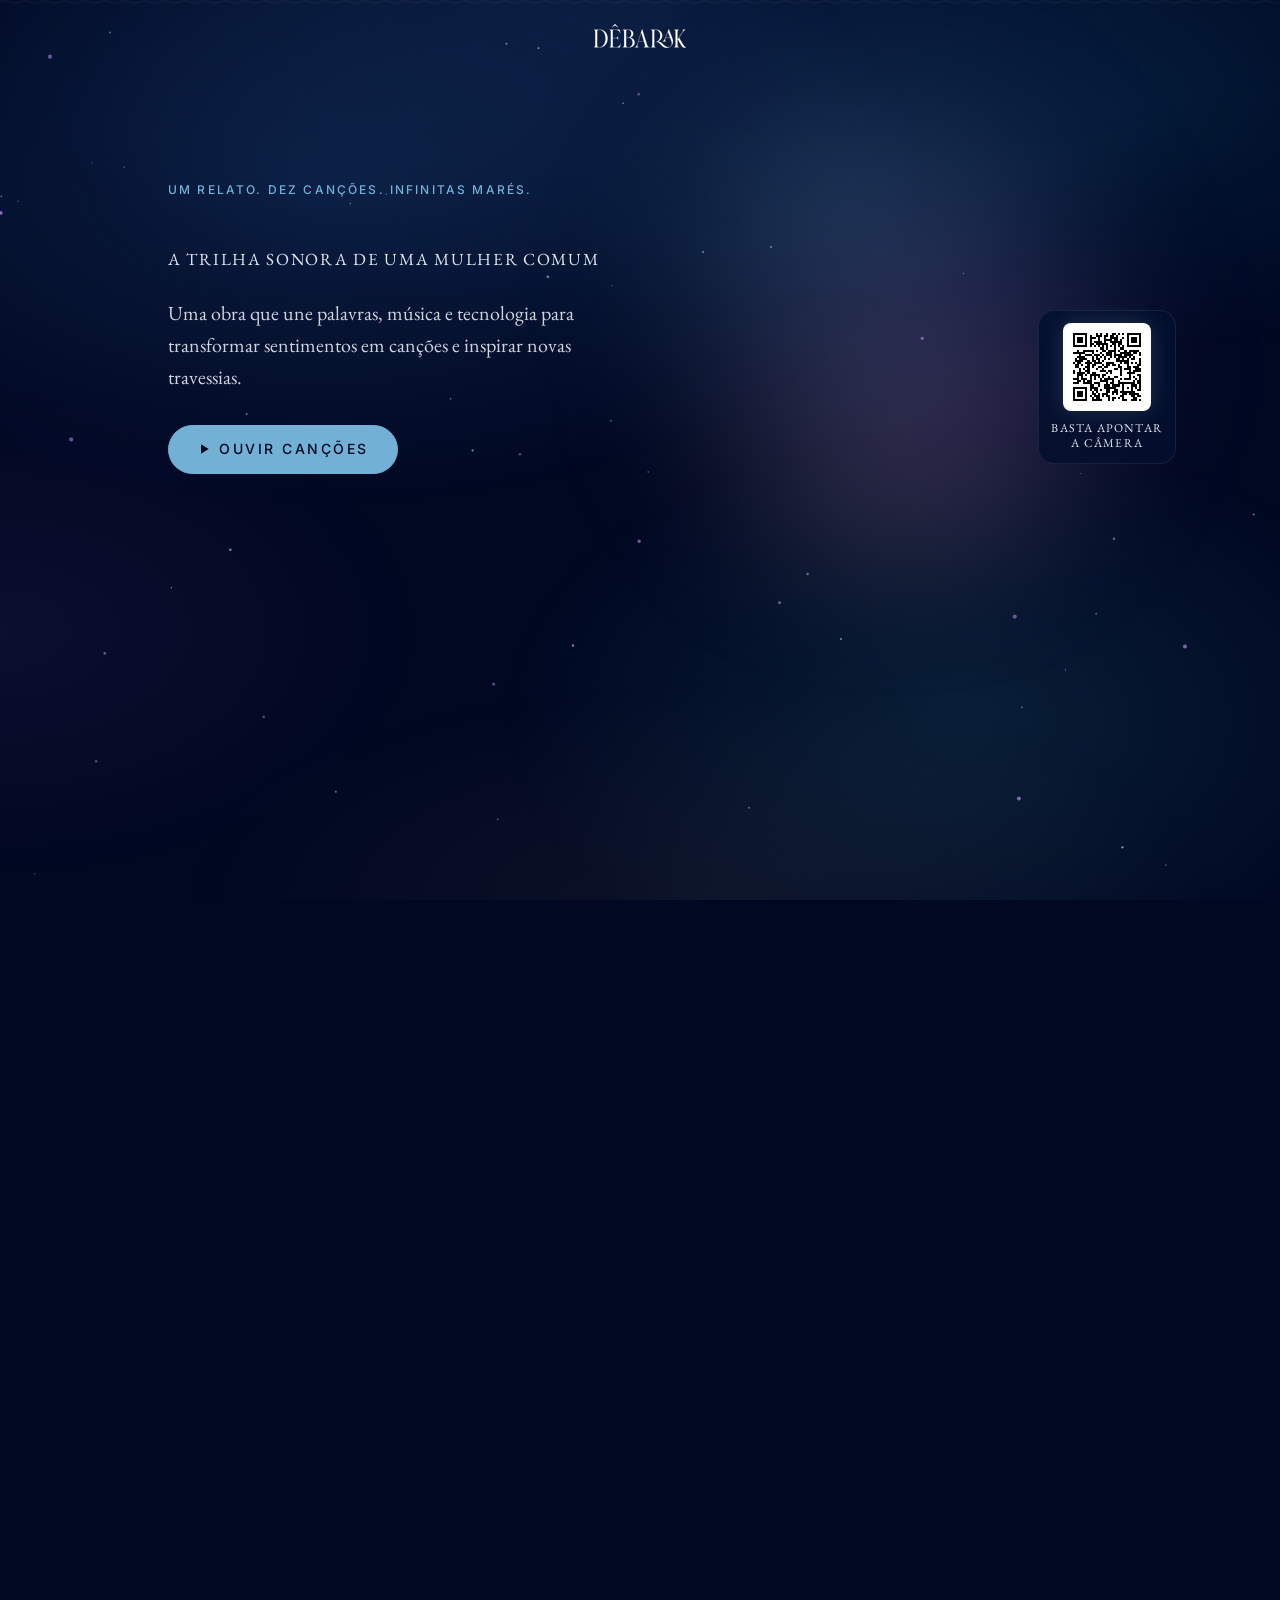
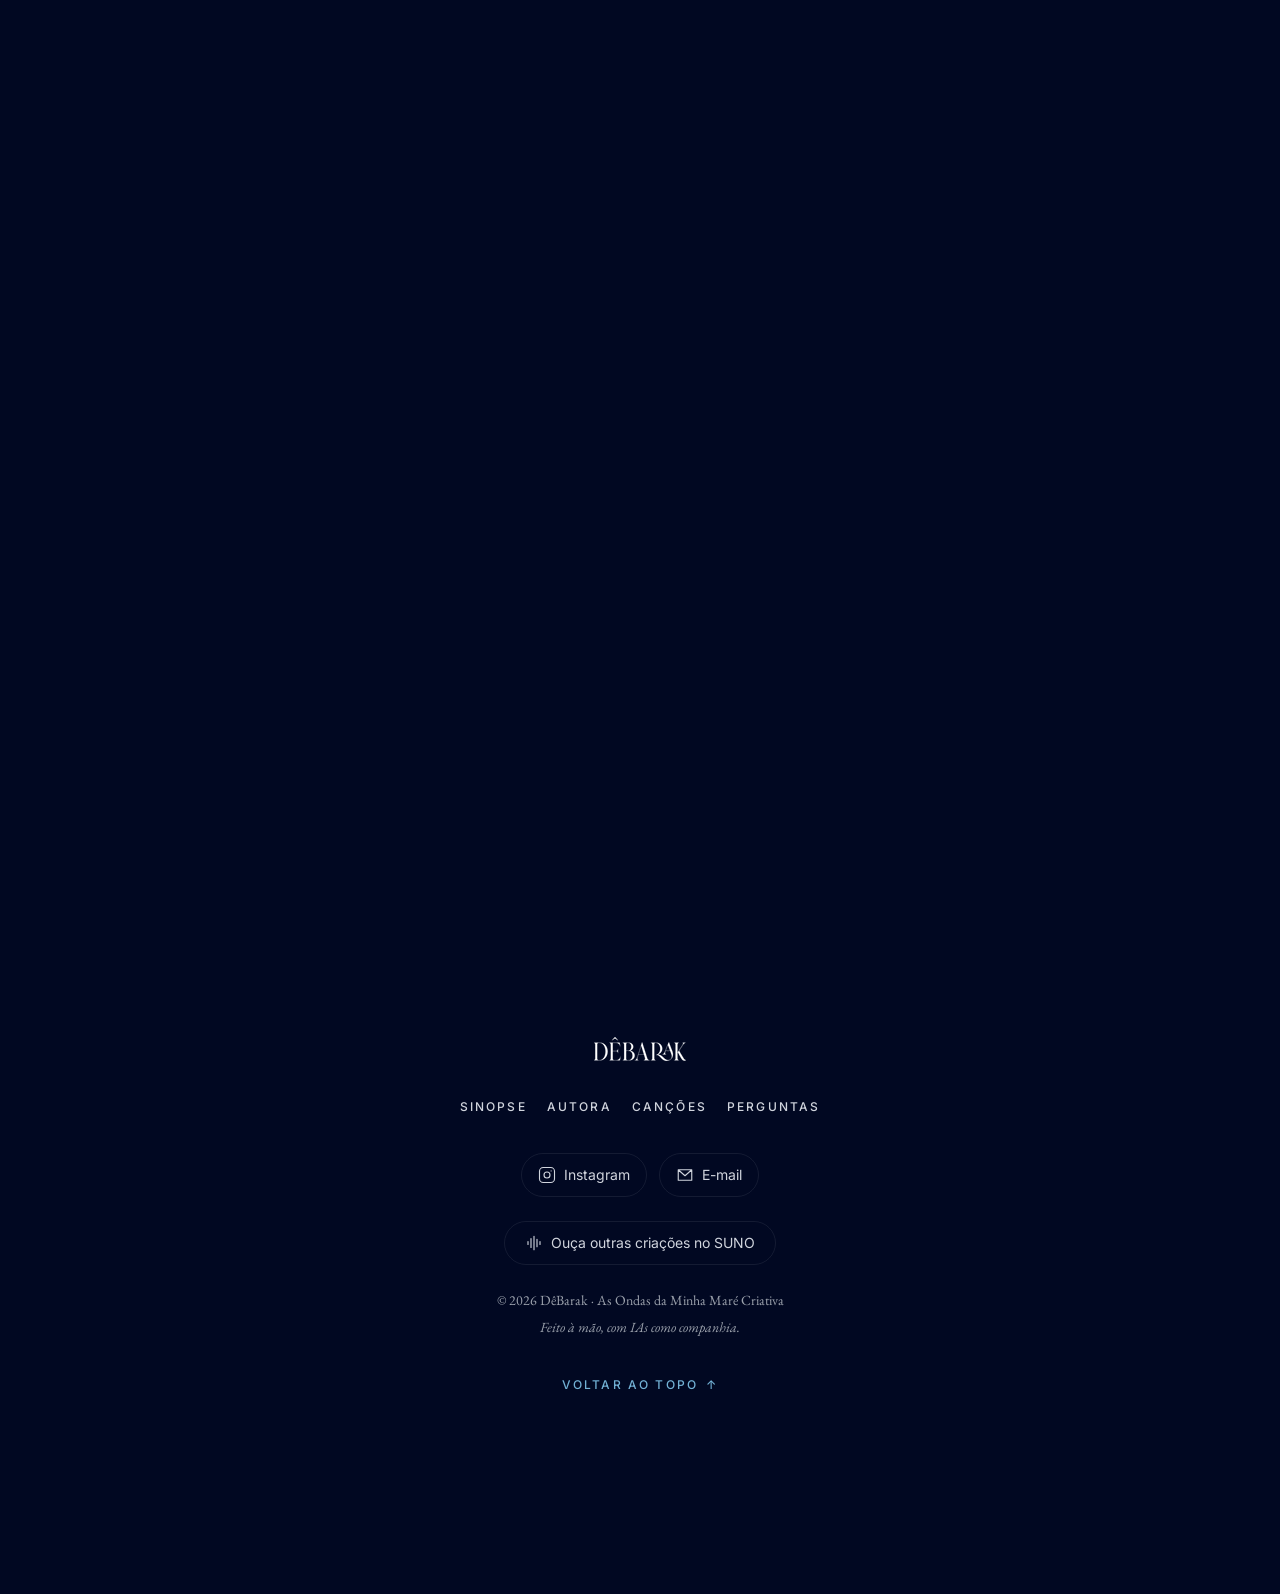
==== commit a83b9e84: "Deploy from debarak@c9620fba1289ec33e5bf38b666505f0fcb8f476f debarak/debarak@c9620fba1289ec33e5bf38b" ====
--- a/index.html
+++ b/index.html
@@ -1 +1 @@
-<!DOCTYPE html><html lang="pt-BR" data-astro-cid-ju4pidww><head><meta charset="UTF-8"><meta name="viewport" content="width=device-width, initial-scale=1.0, viewport-fit=cover"><meta name="description" content="Uma obra que une palavras, música e tecnologia para transformar sentimentos em canções e inspirar novas travessias."><meta name="color-scheme" content="dark"><meta name="theme-color" content="#010822"><meta name="referrer" content="strict-origin-when-cross-origin"><link rel="canonical" href="https://www.debarak.com.br/"><link rel="alternate" hreflang="pt-BR" href="https://www.debarak.com.br/"><link rel="icon" type="image/svg+xml" href="/favicon.svg"><link rel="apple-touch-icon" href="/apple-touch-icon.png"><link rel="manifest" href="/manifest.webmanifest"><link rel="preload" href="/_astro/inter-latin-wght-normal.Dx4kXJAl.woff2" as="font" type="font/woff2" crossorigin><link rel="preload" href="/_astro/eb-garamond-latin-400-normal.BCNrxLz_.woff2" as="font" type="font/woff2" crossorigin><link rel="preload" href="/_astro/eb-garamond-latin-400-italic.DSEbMgZu.woff2" as="font" type="font/woff2" crossorigin><title>As Ondas da Minha Maré Criativa · DêBarak</title><meta property="og:type" content="website"><meta property="og:site_name" content="DêBarak"><meta property="og:title" content="As Ondas da Minha Maré Criativa · DêBarak"><meta property="og:description" content="Uma obra que une palavras, música e tecnologia para transformar sentimentos em canções e inspirar novas travessias."><meta property="og:url" content="https://www.debarak.com.br/"><meta property="og:image" content="https://www.debarak.com.br/og-image.jpg"><meta property="og:image:width" content="1200"><meta property="og:image:height" content="630"><meta property="og:image:type" content="image/jpeg"><meta property="og:image:alt" content="Capa social do livro As Ondas da Minha Maré Criativa, de DêBarak"><meta property="og:locale" content="pt_BR"><meta name="twitter:card" content="summary_large_image"><meta name="twitter:title" content="As Ondas da Minha Maré Criativa · DêBarak"><meta name="twitter:description" content="Uma obra que une palavras, música e tecnologia para transformar sentimentos em canções e inspirar novas travessias."><meta name="twitter:image" content="https://www.debarak.com.br/og-image.jpg"><meta name="twitter:image:alt" content="Capa social do livro As Ondas da Minha Maré Criativa, de DêBarak"><script type="application/ld+json">{"@context":"https://schema.org","@type":"WebSite","@id":"https://www.debarak.com.br/#website","url":"https://www.debarak.com.br/","name":"As Ondas da Minha Maré Criativa","alternateName":"DêBarak","description":"Uma obra que une palavras, música e tecnologia para transformar sentimentos em canções e inspirar novas travessias.","inLanguage":"pt-BR","publisher":{"@id":"https://www.debarak.com.br/#author"},"about":{"@id":"https://www.debarak.com.br/#book"}}</script><script type="application/ld+json">{"@context":"https://schema.org","@type":"WebPage","@id":"https://www.debarak.com.br/#webpage","url":"https://www.debarak.com.br/","name":"As Ondas da Minha Maré Criativa · DêBarak","description":"Uma obra que une palavras, música e tecnologia para transformar sentimentos em canções e inspirar novas travessias.","inLanguage":"pt-BR","isPartOf":{"@id":"https://www.debarak.com.br/#website"},"about":{"@id":"https://www.debarak.com.br/#book"},"primaryImageOfPage":"https://www.debarak.com.br/og-image.jpg"}</script><script type="application/ld+json">{"@context":"https://schema.org","@type":"Book","@id":"https://www.debarak.com.br/#book","name":"As Ondas da Minha Maré Criativa","alternateName":"A trilha sonora de uma mulher comum","description":"Uma obra que une palavras, música e tecnologia para transformar sentimentos em canções e inspirar novas travessias.","inLanguage":"pt-BR","author":{"@id":"https://www.debarak.com.br/#author"},"hasPart":{"@id":"https://www.debarak.com.br/#album"},"image":"https://www.debarak.com.br/og-image.jpg","url":"https://www.debarak.com.br/"}</script><script type="application/ld+json">{"@context":"https://schema.org","@type":"Person","@id":"https://www.debarak.com.br/#author","name":"DêBarak","description":"DêBarak é goiana, aposentada e devota fervorosa da música popular brasileira. Cantora de chuveiro por vocação e exploradora de tecnologia por natureza.","url":"https://www.debarak.com.br/","image":"https://www.debarak.com.br/_astro/author-portrait.qljSDqZ9.jpg","nationality":"BR","knowsLanguage":"pt-BR","sameAs":["https://instagram.com/debarak.ondas","https://suno.com/@debarak"]}</script><script type="application/ld+json">{"@context":"https://schema.org","@type":"MusicAlbum","@id":"https://www.debarak.com.br/#album","name":"As Ondas da Minha Maré Criativa","byArtist":{"@id":"https://www.debarak.com.br/#author"},"inLanguage":"pt-BR","numTracks":10,"track":[{"@type":"MusicRecording","@id":"https://www.debarak.com.br/t/01/","url":"https://www.debarak.com.br/t/01/","name":"Maré Dentro de Mim","byArtist":{"@id":"https://www.debarak.com.br/#author"},"duration":"PT3M34S","position":1,"audio":"https://www.debarak.com.br/audio/01-mare-dentro-de-mim.mp3"},{"@type":"MusicRecording","@id":"https://www.debarak.com.br/t/02/","url":"https://www.debarak.com.br/t/02/","name":"Linhas Negras","byArtist":{"@id":"https://www.debarak.com.br/#author"},"duration":"PT3M57S","position":2,"audio":"https://www.debarak.com.br/audio/02-linhas-negras.mp3"},{"@type":"MusicRecording","@id":"https://www.debarak.com.br/t/03/","url":"https://www.debarak.com.br/t/03/","name":"Eu Tentei Seguir","byArtist":{"@id":"https://www.debarak.com.br/#author"},"duration":"PT4M0S","position":3,"audio":"https://www.debarak.com.br/audio/03-eu-tentei-seguir.mp3"},{"@type":"MusicRecording","@id":"https://www.debarak.com.br/t/04/","url":"https://www.debarak.com.br/t/04/","name":"Apneia da Razão","byArtist":{"@id":"https://www.debarak.com.br/#author"},"duration":"PT3M25S","position":4,"audio":"https://www.debarak.com.br/audio/04-apneia-da-razao.mp3"},{"@type":"MusicRecording","@id":"https://www.debarak.com.br/t/05/","url":"https://www.debarak.com.br/t/05/","name":"Me Beija","byArtist":{"@id":"https://www.debarak.com.br/#author"},"duration":"PT2M54S","position":5,"audio":"https://www.debarak.com.br/audio/05-me-beija.mp3"},{"@type":"MusicRecording","@id":"https://www.debarak.com.br/t/06/","url":"https://www.debarak.com.br/t/06/","name":"Nirvana Cor-de-Rosa","byArtist":{"@id":"https://www.debarak.com.br/#author"},"duration":"PT2M55S","position":6,"audio":"https://www.debarak.com.br/audio/06-nirvana-cor-de-rosa.mp3"},{"@type":"MusicRecording","@id":"https://www.debarak.com.br/t/07/","url":"https://www.debarak.com.br/t/07/","name":"Somos Complicadas, Nós, Mulheres","byArtist":{"@id":"https://www.debarak.com.br/#author"},"duration":"PT3M38S","position":7,"audio":"https://www.debarak.com.br/audio/07-somos-complicadas-nos-mulheres.mp3"},{"@type":"MusicRecording","@id":"https://www.debarak.com.br/t/08/","url":"https://www.debarak.com.br/t/08/","name":"Controle Tépido","byArtist":{"@id":"https://www.debarak.com.br/#author"},"duration":"PT3M34S","position":8,"audio":"https://www.debarak.com.br/audio/08-controle-tepido.mp3"},{"@type":"MusicRecording","@id":"https://www.debarak.com.br/t/09/","url":"https://www.debarak.com.br/t/09/","name":"Executando o Vazio","byArtist":{"@id":"https://www.debarak.com.br/#author"},"duration":"PT3M38S","position":9,"audio":"https://www.debarak.com.br/audio/09-executando-o-vazio.mp3"},{"@type":"MusicRecording","@id":"https://www.debarak.com.br/t/10/","url":"https://www.debarak.com.br/t/10/","name":"Queimar de Novo","byArtist":{"@id":"https://www.debarak.com.br/#author"},"duration":"PT4M7S","position":10,"audio":"https://www.debarak.com.br/audio/10-queimar-de-novo.mp3"}]}</script><script type="application/ld+json">{"@context":"https://schema.org","@type":"FAQPage","@id":"https://www.debarak.com.br/#faq","inLanguage":"pt-BR","isPartOf":{"@id":"https://www.debarak.com.br/#website"},"mainEntity":[{"@type":"Question","name":"O que é \"As Ondas da Minha Maré Criativa\"?","acceptedAnswer":{"@type":"Answer","text":"\"As Ondas da Minha Maré Criativa\" é um livro multimídia de DêBarak: um relato íntimo e bem-humorado sobre descobrir a própria criatividade aos 57 anos, acompanhado de dez canções autorais. Cada capítulo tem uma canção correspondente, acessível por QR Code impresso na página."}},{"@type":"Question","name":"Quem é DêBarak?","acceptedAnswer":{"@type":"Answer","text":"DêBarak é uma autora goiana, aposentada, devota da música popular brasileira e aberta a novas experiências criativas por meio da tecnologia. Aos 57 anos, sem formação musical técnica, sem instrumento e sem palco, encontrou nas ferramentas de inteligência artificial generativa uma forma de transformar em canções décadas de histórias, memórias e afetos."}},{"@type":"Question","name":"Como funcionam os QR Codes do livro?","acceptedAnswer":{"@type":"Answer","text":"Cada capítulo impresso traz um QR Code que abre a página da canção daquele capítulo, onde ela toca direto no navegador, com a letra completa ao lado. Os endereços são permanentes e não dependem do título da canção, então um QR impresso continua funcionando mesmo que algo mude no site."}},{"@type":"Question","name":"Preciso ter o livro para ouvir as canções?","acceptedAnswer":{"@type":"Answer","text":"Não. As dez canções de \"As Ondas da Minha Maré Criativa\" podem ser ouvidas gratuitamente neste site, com a letra completa de cada uma. O livro traz o relato em prosa que acompanha as canções, capítulo por capítulo."}},{"@type":"Question","name":"As canções foram feitas com inteligência artificial?","acceptedAnswer":{"@type":"Answer","text":"As canções foram cocriadas com ferramentas de inteligência artificial generativa, a partir de sentimentos, memórias e escolhas da autora. Essa é justamente a história que o livro conta: a IA entrou como parceira de escuta e ferramenta de produção, e a curadoria do sentimento, a decisão sobre o que a canção diz, é da autora."}},{"@type":"Question","name":"O livro já foi lançado?","acceptedAnswer":{"@type":"Answer","text":"Ainda não há data pública de lançamento para \"As Ondas da Minha Maré Criativa\". O aviso sai primeiro no Instagram da autora, @debarak.ondas, e as dez canções já estão disponíveis para ouvir neste site."}}]}</script><meta http-equiv="content-security-policy" content="default-src 'self';img-src 'self' data:;font-src 'self';media-src 'self';connect-src 'self';object-src 'none';base-uri 'self'; script-src 'self' 'sha256-BF0290pkb3jxQsE7z00xR8Imp8X34FLC88L0lkMnrGw=' 'sha256-QzWFZi+FLIx23tnm9SBU4aEgx4x8DsuASP07mfqol/c=' 'sha256-0chmwFk0zaA528yFfGV7J9ppIpdfTPPULncDF3WG7Zs=' 'sha256-eIXWvAmxkr251LJZkjniEK5LcPF3NkapbJepohwYRIc=' 'sha256-Q2BPg90ZMplYY+FSdApNErhpWafg2hcRRbndmvxuL/Q=' 'sha256-47DEQpj8HBSa+/TImW+5JCeuQeRkm5NMpJWZG3hSuFU='; style-src 'self' ; style-src-elem 'self' 'sha256-qaEx7Vb+wpoYmX73ArfFMrRZn6Dk8BVslhyM0B7ajPk=' 'sha256-47DEQpj8HBSa+/TImW+5JCeuQeRkm5NMpJWZG3hSuFU='; style-src-attr 'unsafe-inline';"><link rel="stylesheet" href="/_astro/Nav.DMUVqB4k.css"><link rel="stylesheet" href="/_astro/index.Bi4d6WC1.css"><script type="module" src="/_astro/page.CMFgH77u.js"></script></head><body id="top" class="flex min-h-svh flex-col" data-astro-cid-ju4pidww><a href="#main-content" class="bg-night-deep border-cover-blue text-cover-blue sr-only focus:not-sr-only focus:fixed focus:top-4 focus:left-4 focus:z-50 focus:rounded-md focus:border focus:px-4 focus:py-2 focus:text-sm focus:font-medium focus:outline-none" data-astro-cid-ju4pidww>Pular para o conteúdo</a><!-- Zero-sized, not display:none: url(#…) can't reliably resolve defs in a non-rendered subtree. --><svg width="0" height="0" aria-hidden="true" focusable="false" class="absolute" data-astro-cid-ju4pidww><defs data-astro-cid-ju4pidww><linearGradient id="wave-gradient" x1="0" y1="0" x2="1" y2="0" data-astro-cid-ju4pidww><stop offset="0%" style="stop-color: var(--color-nebula)" data-astro-cid-ju4pidww></stop><stop offset="55%" style="stop-color: var(--color-cover-blue)" data-astro-cid-ju4pidww></stop><stop offset="100%" style="stop-color: var(--color-moonlight)" data-astro-cid-ju4pidww></stop></linearGradient></defs></svg><div class="aurora-wash" data-anim aria-hidden="true" data-astro-cid-ju4pidww></div><div class="scroll-tide" aria-hidden="true" data-astro-cid-ju4pidww><div class="scroll-tide-fill" data-astro-cid-ju4pidww></div></div><div class="starfield pointer-events-none fixed inset-0 -z-10" data-anim aria-hidden="true" data-astro-cid-t34idrrz><svg class="absolute inset-0 h-full w-full" viewBox="0 0 100 100" preserveAspectRatio="xMidYMid slice" data-astro-cid-t34idrrz><g class="starfield-small" data-astro-cid-t34idrrz><circle cx="88.912" cy="91.989" r="0.054" fill="var(--color-star-cool)" opacity="0.342" data-astro-cid-t34idrrz></circle><circle cx="36.924" cy="50.031" r="0.087" fill="var(--color-star-cool)" opacity="0.581" data-astro-cid-t34idrrz></circle><circle cx="39.565" cy="18.259" r="0.08" fill="var(--color-star-cool)" opacity="0.517" data-astro-cid-t34idrrz></circle><circle cx="30.17" cy="30.006" r="0.052" fill="var(--color-star-cool)" opacity="0.55" data-astro-cid-t34idrrz></circle><circle cx="42.07" cy="18.604" r="0.083" fill="var(--color-star-cool)" opacity="0.481" data-astro-cid-t34idrrz></circle><circle cx="8.601" cy="17.387" r="0.074" fill="var(--color-star-cool)" opacity="0.409" data-astro-cid-t34idrrz></circle><circle cx="63.094" cy="59.689" r="0.104" fill="var(--color-star-cool)" opacity="0.434" data-astro-cid-t34idrrz></circle><circle cx="38.884" cy="78.843" r="0.074" fill="var(--color-star-cool)" opacity="0.356" data-astro-cid-t34idrrz></circle><circle cx="69.303" cy="8.182" r="0.063" fill="var(--color-star-cool)" opacity="0.576" data-astro-cid-t34idrrz></circle><circle cx="87.685" cy="81.04" r="0.092" fill="var(--color-star-cool)" opacity="0.592" data-astro-cid-t34idrrz></circle><circle cx="27.364" cy="30.749" r="0.06" fill="var(--color-star-cool)" opacity="0.506" data-astro-cid-t34idrrz></circle><circle cx="21.672" cy="90.643" r="0.107" fill="var(--color-star-cool)" opacity="0.417" data-astro-cid-t34idrrz></circle><circle cx="3.943" cy="94.056" r="0.074" fill="var(--color-star-cool)" opacity="0.426" data-astro-cid-t34idrrz></circle><circle cx="7.51" cy="74.321" r="0.101" fill="var(--color-star-cool)" opacity="0.331" data-astro-cid-t34idrrz></circle><circle cx="65.707" cy="64.772" r="0.087" fill="var(--color-star-cool)" opacity="0.534" data-astro-cid-t34idrrz></circle><circle cx="11.867" cy="98.74" r="0.052" fill="var(--color-star-cool)" opacity="0.534" data-astro-cid-t34idrrz></circle><circle cx="79.324" cy="9.561" r="0.077" fill="var(--color-star-cool)" opacity="0.431" data-astro-cid-t34idrrz></circle><circle cx="1.409" cy="30.566" r="0.061" fill="var(--color-star-cool)" opacity="0.326" data-astro-cid-t34idrrz></circle><circle cx="11.458" cy="95.09" r="0.084" fill="var(--color-star-cool)" opacity="0.318" data-astro-cid-t34idrrz></circle><circle cx="42.803" cy="36.466" r="0.108" fill="var(--color-star-cool)" opacity="0.507" data-astro-cid-t34idrrz></circle><circle cx="28.778" cy="88.028" r="0.09" fill="var(--color-star-cool)" opacity="0.393" data-astro-cid-t34idrrz></circle><circle cx="2.716" cy="83.107" r="0.052" fill="var(--color-star-cool)" opacity="0.376" data-astro-cid-t34idrrz></circle><circle cx="97.95" cy="55.039" r="0.073" fill="var(--color-star-cool)" opacity="0.557" data-astro-cid-t34idrrz></circle><circle cx="47.814" cy="37.156" r="0.054" fill="var(--color-star-cool)" opacity="0.435" data-astro-cid-t34idrrz></circle><circle cx="85.64" cy="62.791" r="0.075" fill="var(--color-star-cool)" opacity="0.41" data-astro-cid-t34idrrz></circle><circle cx="44.763" cy="65.278" r="0.094" fill="var(--color-star-cool)" opacity="0.582" data-astro-cid-t34idrrz></circle><circle cx="58.516" cy="77.951" r="0.073" fill="var(--color-star-cool)" opacity="0.451" data-astro-cid-t34idrrz></circle><circle cx="60.231" cy="34.141" r="0.092" fill="var(--color-star-cool)" opacity="0.418" data-astro-cid-t34idrrz></circle><circle cx="83.243" cy="67.184" r="0.05" fill="var(--color-star-cool)" opacity="0.582" data-astro-cid-t34idrrz></circle><circle cx="60.885" cy="10.412" r="0.088" fill="var(--color-star-cool)" opacity="0.443" data-astro-cid-t34idrrz></circle><circle cx="26.489" cy="97.158" r="0.105" fill="var(--color-star-cool)" opacity="0.402" data-astro-cid-t34idrrz></circle><circle cx="13.39" cy="60.757" r="0.061" fill="var(--color-star-cool)" opacity="0.557" data-astro-cid-t34idrrz></circle><circle cx="54.92" cy="34.54" r="0.097" fill="var(--color-star-cool)" opacity="0.41" data-astro-cid-t34idrrz></circle><circle cx="84.414" cy="51.842" r="0.052" fill="var(--color-star-cool)" opacity="0.36" data-astro-cid-t34idrrz></circle><circle cx="35.203" cy="45.996" r="0.067" fill="var(--color-star-cool)" opacity="0.507" data-astro-cid-t34idrrz></circle><circle cx="40.622" cy="50.335" r="0.101" fill="var(--color-star-cool)" opacity="0.352" data-astro-cid-t34idrrz></circle><circle cx="34.005" cy="98.192" r="0.055" fill="var(--color-star-cool)" opacity="0.594" data-astro-cid-t34idrrz></circle><circle cx="48.683" cy="22.902" r="0.068" fill="var(--color-star-cool)" opacity="0.433" data-astro-cid-t34idrrz></circle><circle cx="17.991" cy="57.796" r="0.1" fill="var(--color-star-cool)" opacity="0.569" data-astro-cid-t34idrrz></circle><circle cx="75.262" cy="36.209" r="0.052" fill="var(--color-star-cool)" opacity="0.502" data-astro-cid-t34idrrz></circle><circle cx="53.83" cy="91.474" r="0.064" fill="var(--color-star-cool)" opacity="0.333" data-astro-cid-t34idrrz></circle><circle cx="87.027" cy="56.924" r="0.094" fill="var(--color-star-cool)" opacity="0.461" data-astro-cid-t34idrrz></circle><circle cx="8.187" cy="65.893" r="0.105" fill="var(--color-star-cool)" opacity="0.386" data-astro-cid-t34idrrz></circle><circle cx="50.643" cy="51.713" r="0.054" fill="var(--color-star-cool)" opacity="0.508" data-astro-cid-t34idrrz></circle><circle cx="47.729" cy="47.719" r="0.084" fill="var(--color-star-cool)" opacity="0.327" data-astro-cid-t34idrrz></circle><circle cx="32.778" cy="87.243" r="0.092" fill="var(--color-star-cool)" opacity="0.544" data-astro-cid-t34idrrz></circle><circle cx="39.123" cy="3.619" r="0.1" fill="var(--color-star-cool)" opacity="0.358" data-astro-cid-t34idrrz></circle><circle cx="0.098" cy="30.18" r="0.068" fill="var(--color-star-cool)" opacity="0.469" data-astro-cid-t34idrrz></circle><circle cx="49.035" cy="0.26" r="0.075" fill="var(--color-star-cool)" opacity="0.378" data-astro-cid-t34idrrz></circle><circle cx="19.27" cy="47.192" r="0.081" fill="var(--color-star-cool)" opacity="0.483" data-astro-cid-t34idrrz></circle><circle cx="44.133" cy="4.309" r="0.107" fill="var(--color-star-cool)" opacity="0.586" data-astro-cid-t34idrrz></circle><circle cx="56.96" cy="4.944" r="0.052" fill="var(--color-star-cool)" opacity="0.486" data-astro-cid-t34idrrz></circle><circle cx="91.083" cy="82.431" r="0.057" fill="var(--color-star-cool)" opacity="0.583" data-astro-cid-t34idrrz></circle><circle cx="79.835" cy="70.103" r="0.081" fill="var(--color-star-cool)" opacity="0.378" data-astro-cid-t34idrrz></circle><circle cx="56.551" cy="1.294" r="0.085" fill="var(--color-star-cool)" opacity="0.57" data-astro-cid-t34idrrz></circle><circle cx="54.563" cy="9.337" r="0.088" fill="var(--color-star-cool)" opacity="0.359" data-astro-cid-t34idrrz></circle><circle cx="7.204" cy="27.565" r="0.05" fill="var(--color-star-cool)" opacity="0.445" data-astro-cid-t34idrrz></circle><circle cx="47.809" cy="89.311" r="0.052" fill="var(--color-star-cool)" opacity="0.328" data-astro-cid-t34idrrz></circle><circle cx="9.709" cy="27.909" r="0.054" fill="var(--color-star-cool)" opacity="0.409" data-astro-cid-t34idrrz></circle><circle cx="26.24" cy="76.693" r="0.075" fill="var(--color-star-cool)" opacity="0.487" data-astro-cid-t34idrrz></circle></g><g class="starfield-medium" data-astro-cid-t34idrrz><circle cx="92.575" cy="65.354" r="0.158" fill="var(--color-star-violet)" style="--star-opacity:0.675;--twinkle-delay:5.909s;--twinkle-duration:5.033s;" data-astro-cid-t34idrrz></circle><circle cx="12.501" cy="91.606" r="0.136" fill="var(--color-star-violet)" style="--star-opacity:0.518;--twinkle-delay:4.577s;--twinkle-duration:4.175s;" data-astro-cid-t34idrrz></circle><circle cx="31.5" cy="5.822" r="0.152" fill="var(--color-star-violet)" style="--star-opacity:0.747;--twinkle-delay:1.189s;--twinkle-duration:5.503s;" data-astro-cid-t34idrrz></circle><circle cx="82.907" cy="41.334" r="0.148" fill="var(--color-star-violet)" style="--star-opacity:0.428;--twinkle-delay:3.746s;--twinkle-duration:6.35s;" data-astro-cid-t34idrrz></circle><circle cx="0.055" cy="31.475" r="0.154" fill="var(--color-star-violet)" style="--star-opacity:0.729;--twinkle-delay:2.247s;--twinkle-duration:4.048s;" data-astro-cid-t34idrrz></circle><circle cx="16.277" cy="9.579" r="0.108" fill="var(--color-star-violet)" style="--star-opacity:0.715;--twinkle-delay:4.692s;--twinkle-duration:3.931s;" data-astro-cid-t34idrrz></circle><circle cx="64.906" cy="8.98" r="0.131" fill="var(--color-star-violet)" style="--star-opacity:0.503;--twinkle-delay:1.082s;--twinkle-duration:3.333s;" data-astro-cid-t34idrrz></circle><circle cx="79.276" cy="63.011" r="0.164" fill="var(--color-star-violet)" style="--star-opacity:0.56;--twinkle-delay:5.417s;--twinkle-duration:3.587s;" data-astro-cid-t34idrrz></circle><circle cx="92.719" cy="5.004" r="0.146" fill="var(--color-star-violet)" style="--star-opacity:0.653;--twinkle-delay:1.696s;--twinkle-duration:6.026s;" data-astro-cid-t34idrrz></circle><circle cx="38.571" cy="68.293" r="0.107" fill="var(--color-star-violet)" style="--star-opacity:0.549;--twinkle-delay:3.919s;--twinkle-duration:3.984s;" data-astro-cid-t34idrrz></circle><circle cx="50.163" cy="86.213" r="0.167" fill="var(--color-star-violet)" style="--star-opacity:0.713;--twinkle-delay:2.087s;--twinkle-duration:6.793s;" data-astro-cid-t34idrrz></circle><circle cx="60.829" cy="92.095" r="0.176" fill="var(--color-star-violet)" style="--star-opacity:0.563;--twinkle-delay:4.199s;--twinkle-duration:3.788s;" data-astro-cid-t34idrrz></circle><circle cx="3.903" cy="19.273" r="0.165" fill="var(--color-star-violet)" style="--star-opacity:0.565;--twinkle-delay:0.256s;--twinkle-duration:4.301s;" data-astro-cid-t34idrrz></circle><circle cx="12.717" cy="1.082" r="0.162" fill="var(--color-star-violet)" style="--star-opacity:0.486;--twinkle-delay:4.257s;--twinkle-duration:5.666s;" data-astro-cid-t34idrrz></circle><circle cx="20.605" cy="70.853" r="0.109" fill="var(--color-star-violet)" style="--star-opacity:0.443;--twinkle-delay:0.202s;--twinkle-duration:5.216s;" data-astro-cid-t34idrrz></circle><circle cx="60.901" cy="61.92" r="0.125" fill="var(--color-star-violet)" style="--star-opacity:0.552;--twinkle-delay:2.092s;--twinkle-duration:4.284s;" data-astro-cid-t34idrrz></circle><circle cx="66.938" cy="7.617" r="0.15" fill="var(--color-star-violet)" style="--star-opacity:0.58;--twinkle-delay:5.927s;--twinkle-duration:4.205s;" data-astro-cid-t34idrrz></circle><circle cx="72.048" cy="41.277" r="0.125" fill="var(--color-star-violet)" style="--star-opacity:0.644;--twinkle-delay:1.705s;--twinkle-duration:6.31s;" data-astro-cid-t34idrrz></circle><circle cx="9.566" cy="96.233" r="0.168" fill="var(--color-star-violet)" style="--star-opacity:0.51;--twinkle-delay:3.429s;--twinkle-duration:3.935s;" data-astro-cid-t34idrrz></circle><circle cx="12.825" cy="5.819" r="0.131" fill="var(--color-star-violet)" style="--star-opacity:0.645;--twinkle-delay:1.096s;--twinkle-duration:6.411s;" data-astro-cid-t34idrrz></circle><circle cx="15.158" cy="3.368" r="0.133" fill="var(--color-star-violet)" style="--star-opacity:0.466;--twinkle-delay:2.709s;--twinkle-duration:3.072s;" data-astro-cid-t34idrrz></circle><circle cx="49.898" cy="22.213" r="0.114" fill="var(--color-star-violet)" style="--star-opacity:0.439;--twinkle-delay:4.265s;--twinkle-duration:3.252s;" data-astro-cid-t34idrrz></circle><circle cx="50.379" cy="95.688" r="0.104" fill="var(--color-star-violet)" style="--star-opacity:0.681;--twinkle-delay:1.766s;--twinkle-duration:4.283s;" data-astro-cid-t34idrrz></circle><circle cx="49.934" cy="57.126" r="0.133" fill="var(--color-star-violet)" style="--star-opacity:0.609;--twinkle-delay:3.212s;--twinkle-duration:3.5s;" data-astro-cid-t34idrrz></circle><circle cx="81.896" cy="39.86" r="0.142" fill="var(--color-star-violet)" style="--star-opacity:0.689;--twinkle-delay:4.602s;--twinkle-duration:6.235s;" data-astro-cid-t34idrrz></circle><circle cx="79.6" cy="77.224" r="0.159" fill="var(--color-star-violet)" style="--star-opacity:0.688;--twinkle-delay:1.936s;--twinkle-duration:5.822s;" data-astro-cid-t34idrrz></circle><circle cx="76.377" cy="2.55" r="0.126" fill="var(--color-star-violet)" style="--star-opacity:0.723;--twinkle-delay:3.215s;--twinkle-duration:3.595s;" data-astro-cid-t34idrrz></circle><circle cx="5.562" cy="49.173" r="0.162" fill="var(--color-star-violet)" style="--star-opacity:0.56;--twinkle-delay:4.438s;--twinkle-duration:4.885s;" data-astro-cid-t34idrrz></circle></g></svg></div><header class="absolute inset-x-0 top-0 z-30"><div class="page-container flex items-center justify-center pt-[calc(1.5rem+env(safe-area-inset-top))] pb-6"><!-- `-m-2 p-2` enlarges the tap target without changing layout. --><a href="#top" class="-m-2 flex items-center p-2 transition-opacity active:opacity-70" aria-label="DêBarak"><img src="/_astro/wordmark.DsOjPOXy_Z1fRK1r.webp" srcset="/_astro/wordmark.DsOjPOXy_Z1fRK1r.webp 1x, /_astro/wordmark.DsOjPOXy_O6jW4.webp 2x" alt loading="eager" decoding="async" width="92" height="24" class="h-5 w-auto md:h-6"></a></div></header><!-- `min-h-full` on a child computes to zero here (main's height is auto); use `centerMain`. --><main id="main-content" class="flex-1" data-astro-cid-ju4pidww><!-- Bottom padding matches Section's so the first chapter divider aligns with the rest. --><section class="relative isolate pt-[calc(6rem+env(safe-area-inset-top))] pb-12 md:pt-[calc(7rem+env(safe-area-inset-top))] md:pb-16 lg:pt-[calc(8rem+env(safe-area-inset-top))] lg:pb-24"><div class="pointer-events-none absolute inset-0 -z-10 overflow-hidden" aria-hidden="true"><div class="absolute -top-[20%] right-[-25%] h-[120%] w-[110%] opacity-45 mix-blend-screen md:right-[-15%] md:w-[80%]" style="mask-image: radial-gradient(ellipse 56% 72% at 78% 38%, black 18%, transparent 66%); -webkit-mask-image: radial-gradient(ellipse 56% 72% at 78% 38%, black 18%, transparent 66%);"><img src="/_astro/waves.DBh3qVA0_ZTHMtN.webp" srcset="/_astro/waves.DBh3qVA0_ZzERVk.webp 440w, /_astro/waves.DBh3qVA0_ZTHMtN.webp 714w" alt sizes="(min-width:768px) 80vw, 110vw" loading="eager" fetchpriority="high" decoding="async" width="714" height="1280" class="h-full w-full object-cover"></div></div><div class="page-container grid items-center gap-14 lg:grid-cols-2 lg:gap-12"><div class="flex flex-col items-center gap-6 text-center lg:items-start lg:text-left"><p class="eyebrow text-cover-blue lg:tracking-eyebrow tracking-wider text-balance">Um relato. Dez canções. Infinitas marés.</p><div class="flex items-center justify-center lg:block"><h1><span class="sr-only">As Ondas da Minha Maré Criativa</span><picture class="contents"><source media="(max-width: 63.99rem)" srcset="[data-uri]"><img src="/_astro/book-title.C7qBMAwW_Z2cjP6C.webp" srcset="/_astro/book-title.C7qBMAwW_Z2jJn57.webp 224w, /_astro/book-title.C7qBMAwW_Z1jlbCS.webp 448w" alt sizes="224px" loading="eager" decoding="async" width="1054" height="1095" class="hero-lettering hidden w-full lg:block lg:max-w-56"></picture></h1><picture class="contents"><source media="(min-width: 64rem)" srcset="[data-uri]"><img src="/_astro/book-mockup.Bs9SW4O5_1pbyIT.webp" srcset="/_astro/book-mockup.Bs9SW4O5_2b8F15.webp 224w, /_astro/book-mockup.Bs9SW4O5_Z2kWEvV.webp 288w, /_astro/book-mockup.Bs9SW4O5_2n2z6A.webp 448w, /_astro/book-mockup.Bs9SW4O5_Z2nAtxo.webp 576w" alt="Capa de As Ondas da Minha Maré Criativa, de DêBarak" sizes="(min-width:640px) 288px, 224px" loading="eager" decoding="async" width="900" height="1212" class="drop-shadow-book w-56 sm:w-72 lg:hidden"></picture></div><p class="font-serif text-hero-subtitle sm:tracking-label whitespace-nowrap text-neutral-200 uppercase">A trilha sonora de uma mulher comum</p><p class="leading-body max-w-md font-serif text-xl text-neutral-300">Uma obra que une palavras, música e tecnologia para transformar sentimentos em canções e inspirar novas travessias.</p><div class="mt-2 flex w-full flex-col items-stretch gap-3 sm:flex-row sm:flex-wrap sm:items-center sm:justify-center lg:justify-start"><a href="#cancoes" class="btn-primary btn-shine justify-center"><svg width="14" height="14" viewBox="0 0 24 24" fill="currentColor" aria-hidden="true"><path d="M7 4l13 8-13 8z"></path></svg>Ouvir canções</a></div></div><div class="relative hidden items-center justify-center lg:flex"><div class="absolute -inset-10 -z-10 rounded-full blur-3xl" style="background: radial-gradient(circle at 42% 30%, color-mix(in srgb, var(--color-cover-blue) 22%, transparent), transparent 60%), radial-gradient(circle at 62% 62%, color-mix(in srgb, var(--color-accent) 20%, transparent), transparent 62%), radial-gradient(circle at 52% 92%, color-mix(in srgb, var(--color-accent-gold) 14%, transparent), transparent 55%);" aria-hidden="true"></div><picture class="contents"><source media="(max-width: 63.99rem)" srcset="[data-uri]"><img src="/_astro/book-mockup.Bs9SW4O5_1pbyIT.webp" srcset="/_astro/book-mockup.Bs9SW4O5_Z2bXRxC.webp 280w, /_astro/book-mockup.Bs9SW4O5_CM3Lx.webp 360w, /_astro/book-mockup.Bs9SW4O5_ZeC0gK.webp 400w, /_astro/book-mockup.Bs9SW4O5_Z272lCe.webp 560w, /_astro/book-mockup.Bs9SW4O5_Z1wGBLP.webp 720w, /_astro/book-mockup.Bs9SW4O5_Z1wmvim.webp 800w" alt="Capa de As Ondas da Minha Maré Criativa, de DêBarak" sizes="(min-width:1024px) 400px, (min-width:768px) 360px, 280px" loading="eager" decoding="async" width="900" height="1212" class="drop-shadow-book w-[280px] md:w-[360px] lg:w-[400px]"></picture><a href="/t/01/" class="border-surface-border bg-night-mid/85 absolute -right-6 bottom-16 hidden xl:-right-16 flex-col items-center gap-2.5 rounded-2xl border p-3 backdrop-blur transition-colors hover:border-cover-blue/60 lg:flex" aria-label="Abrir a faixa 01. No livro, cada capítulo tem um QR Code como este."><span class="qr-plate rounded-lg bg-white p-1.5"><img src="/qr/01.svg" alt="" width="76" height="76" class="block" loading="lazy"></span><span class="font-serif text-xs leading-tight tracking-label text-center text-neutral-200 uppercase">Basta apontar <br>a câmera</span></a></div></div></section><!-- `py` is half of Section's `pb`; change them together. --><div class="page-container flex items-center gap-6 py-6 md:py-8 lg:py-12" data-reveal data-astro-cid-2pztfyjo><div class="chapter-rule flex-1" aria-hidden="true" data-astro-cid-2pztfyjo></div><div class="flex flex-col items-center gap-2 text-center" data-astro-cid-2pztfyjo><span class="eyebrow tracking-cap" data-astro-cid-2pztfyjo>Capítulo I</span><svg width="48" height="13" viewBox="0 0 38 10" fill="none" class="text-cover-blue opacity-70" aria-hidden="true"><path d="M1 5 Q 6 1, 11 5 T 21 5 T 31 5 T 37 5" stroke="url(#wave-gradient)" stroke-width="1.5" stroke-linecap="round"></path></svg><span class="font-serif text-lg text-neutral-200 italic md:text-xl" data-astro-cid-2pztfyjo>A obra</span></div><div class="chapter-rule flex-1" aria-hidden="true" data-astro-cid-2pztfyjo></div></div><section id="obra" class="page-container relative pb-12 md:pb-16 lg:pb-24" data-reveal><div id="sinopse" class="panel-md relative overflow-hidden"><div class="grid gap-6 md:gap-10 lg:grid-cols-[1fr_2fr] lg:grid-rows-[auto_1fr] lg:gap-x-12 lg:gap-y-4"><h2 class="display-serif text-4xl md:text-5xl lg:col-start-1 lg:row-start-1">Sinopse</h2><div class="prose-stack md:text-xl lg:col-start-2 lg:row-span-2 lg:row-start-1"><p>E se a criatividade que você achava perdida estivesse apenas esperando a ferramenta certa para emergir? Foi o que descobriu DêBarak aos 57 anos: sem formação técnica, sem instrumento, sem palco, mas com décadas de amor pela música popular brasileira e um baú de histórias que nunca tinham encontrado melodia.</p><p>O livro As Ondas da Minha Maré Criativa apresenta o relato íntimo, bem-humorado e honesto dessa travessia: sapos emocionais que viram samba, bugs de sistema que viram poesia, a curadoria do sentimento como forma de autoria. Não é um livro sobre tecnologia: é sobre coragem, sobre criar sem precisar de credencial. Dez canções autorais acompanham cada capítulo, acessíveis por QR Code, entrelaçando texto, memória e música.</p></div><ul class="grid grid-cols-2 gap-x-4 gap-y-6 md:mt-4 md:flex md:flex-col md:gap-5 lg:col-start-1 lg:row-start-2"><li class="flex flex-col items-start gap-2 text-left md:flex-row md:items-center md:gap-3"><span class="bg-cover-blue/10 border-cover-blue/25 flex h-10 w-10 shrink-0 items-center justify-center rounded-full border"><svg class="text-cover-blue" width="18" height="18" viewBox="0 0 24 24" fill="none" aria-hidden="true"><path d="M9 18V4l10-2v14 M9 18a3 3 0 1 1-3 3 3 3 0 0 1 3-3z M19 14a3 3 0 1 1-3 3 3 3 0 0 1 3-3z" stroke="currentColor" stroke-width="1.5" stroke-linecap="round" stroke-linejoin="round"></path></svg></span><p class="font-serif text-base leading-normal text-neutral-300 md:text-lg">10 canções autorais, uma por capítulo</p></li><li class="flex flex-col items-start gap-2 text-left md:flex-row md:items-center md:gap-3"><span class="bg-cover-blue/10 border-cover-blue/25 flex h-10 w-10 shrink-0 items-center justify-center rounded-full border"><svg class="text-cover-blue" width="18" height="18" viewBox="0 0 24 24" fill="none" aria-hidden="true"><path d="M4 5a2 2 0 0 1 2-2h12v18H6a2 2 0 0 1-2-2V5z M4 5h12v14" stroke="currentColor" stroke-width="1.5" stroke-linecap="round" stroke-linejoin="round"></path></svg></span><p class="font-serif text-base leading-normal text-neutral-300 md:text-lg">QR Codes ligam cada leitura ao seu som</p></li><li class="flex flex-col items-start gap-2 text-left md:flex-row md:items-center md:gap-3"><span class="bg-cover-blue/10 border-cover-blue/25 flex h-10 w-10 shrink-0 items-center justify-center rounded-full border"><svg class="text-cover-blue" width="18" height="18" viewBox="0 0 24 24" fill="none" aria-hidden="true"><path d="M12 3l1.8 5.2L19 10l-5.2 1.8L12 17l-1.8-5.2L5 10l5.2-1.8L12 3z M5 18l.8 2.2L8 21l-2.2.8L5 24l-.8-2.2L2 21l2.2-.8L5 18z" stroke="currentColor" stroke-width="1.5" stroke-linecap="round" stroke-linejoin="round"></path></svg></span><p class="font-serif text-base leading-normal text-neutral-300 md:text-lg">Cocriado com IAs generativas como parceiras de escuta</p></li><li class="flex flex-col items-start gap-2 text-left md:flex-row md:items-center md:gap-3"><span class="bg-cover-blue/10 border-cover-blue/25 flex h-10 w-10 shrink-0 items-center justify-center rounded-full border"><svg class="text-cover-blue" width="18" height="18" viewBox="0 0 24 24" fill="none" aria-hidden="true"><path d="M12 21s-7-4.5-7-10a4 4 0 0 1 7-2.6A4 4 0 0 1 19 11c0 5.5-7 10-7 10z" stroke="currentColor" stroke-width="1.5" stroke-linecap="round" stroke-linejoin="round"></path></svg></span><p class="font-serif text-base leading-normal text-neutral-300 md:text-lg">Memórias e reflexões da travessia íntima da autora</p></li></ul></div></div></section><!-- `py` is half of Section's `pb`; change them together. --><div class="page-container flex items-center gap-6 py-6 md:py-8 lg:py-12" data-reveal data-astro-cid-2pztfyjo><div class="chapter-rule flex-1" aria-hidden="true" data-astro-cid-2pztfyjo></div><div class="flex flex-col items-center gap-2 text-center" data-astro-cid-2pztfyjo><span class="eyebrow tracking-cap" data-astro-cid-2pztfyjo>Capítulo II</span><svg width="48" height="13" viewBox="0 0 38 10" fill="none" class="text-cover-blue opacity-70" aria-hidden="true"><path d="M1 5 Q 6 1, 11 5 T 21 5 T 31 5 T 37 5" stroke="url(#wave-gradient)" stroke-width="1.5" stroke-linecap="round"></path></svg><span class="font-serif text-lg text-neutral-200 italic md:text-xl" data-astro-cid-2pztfyjo>A autora</span></div><div class="chapter-rule flex-1" aria-hidden="true" data-astro-cid-2pztfyjo></div></div><section id="autora" class="page-container relative pb-12 md:pb-16 lg:pb-24" data-reveal><div class="grid items-start gap-10 md:gap-14 lg:grid-cols-[5fr_7fr] lg:gap-20"><div class="author-portrait shadow-accent/30 relative mx-auto aspect-square w-full max-w-[200px] overflow-hidden md:max-w-[300px] rounded-full shadow-2xl lg:mx-0"><img src="/_astro/author-portrait.qljSDqZ9_SMoUK.webp" srcset="/_astro/author-portrait.qljSDqZ9_J4jUM.webp 240w, /_astro/author-portrait.qljSDqZ9_2rY2Bg.webp 480w" alt="DêBarak de chapéu e cachecol azul, sorrindo com o rosto apoiado na mão" sizes="(min-width:768px) 300px, 200px" loading="lazy" decoding="async" width="960" height="960" class="h-full w-full object-cover object-center"></div><div class="flex flex-col items-start gap-5"><h2 class="display-serif text-4xl md:text-5xl">DêBarak</h2><div class="prose-stack md:text-xl"><p>DêBarak é goiana, aposentada e devota fervorosa da música popular brasileira. Cantora de chuveiro por vocação e exploradora de tecnologia por natureza.</p><p>Aos 57 anos, descobriu nas ferramentas de inteligência artificial generativa uma porta que nunca havia tentado abrir. E, do outro lado, encontrou canções que sempre estiveram dentro dela.</p></div></div></div></section><!-- `py` is half of Section's `pb`; change them together. --><div class="page-container flex items-center gap-6 py-6 md:py-8 lg:py-12" data-reveal data-astro-cid-2pztfyjo><div class="chapter-rule flex-1" aria-hidden="true" data-astro-cid-2pztfyjo></div><div class="flex flex-col items-center gap-2 text-center" data-astro-cid-2pztfyjo><span class="eyebrow tracking-cap" data-astro-cid-2pztfyjo>Capítulo III</span><svg width="48" height="13" viewBox="0 0 38 10" fill="none" class="text-cover-blue opacity-70" aria-hidden="true"><path d="M1 5 Q 6 1, 11 5 T 21 5 T 31 5 T 37 5" stroke="url(#wave-gradient)" stroke-width="1.5" stroke-linecap="round"></path></svg><span class="font-serif text-lg text-neutral-200 italic md:text-xl" data-astro-cid-2pztfyjo>Dez marés</span></div><div class="chapter-rule flex-1" aria-hidden="true" data-astro-cid-2pztfyjo></div></div><section id="cancoes" class="page-container relative pb-12 md:pb-16 lg:pb-24" data-reveal><div class="mb-8 flex items-center justify-center md:hidden" aria-hidden="true"><svg viewBox="0 0 300 48" fill="none" class="music-staff w-full max-w-[260px] opacity-80" aria-hidden="true" preserveAspectRatio="xMidYMid meet"><path d="M0 30 Q 50 20, 100 27 T 200 26 T 300 28" stroke="var(--color-accent-gold)" stroke-width="1.25" stroke-linecap="round" opacity="0.55"></path><g stroke="var(--color-accent-cyan)" fill="var(--color-accent-cyan)" opacity="0.85"><ellipse cx="80" cy="30" rx="4.2" ry="3" transform="rotate(-18 80 30)"></ellipse><ellipse cx="98" cy="27" rx="4.2" ry="3" transform="rotate(-18 98 27)"></ellipse><line x1="84" y1="30" x2="84" y2="12" stroke-width="1.2"></line><line x1="102" y1="27" x2="102" y2="9" stroke-width="1.2"></line><line x1="84" y1="12" x2="102" y2="9" stroke-width="2.4" stroke-linecap="round"></line><ellipse cx="150" cy="25" rx="4.2" ry="3" transform="rotate(-18 150 25)"></ellipse><line x1="154" y1="25" x2="154" y2="7" stroke-width="1.2"></line><path d="M154 7 q 8 3, 6 12 q 0 -6 -6 -8 z" stroke="none"></path><ellipse cx="210" cy="31" rx="4.2" ry="3" transform="rotate(-18 210 31)"></ellipse><ellipse cx="228" cy="27" rx="4.2" ry="3" transform="rotate(-18 228 27)"></ellipse><line x1="214" y1="31" x2="214" y2="13" stroke-width="1.2"></line><line x1="232" y1="27" x2="232" y2="9" stroke-width="1.2"></line><line x1="214" y1="13" x2="232" y2="9" stroke-width="2.4" stroke-linecap="round"></line></g></svg></div><div class="track-list mt-2" data-astro-cid-iykrwjwy><h2 class="sr-only" data-astro-cid-iykrwjwy>Canções</h2><p data-song-error class="mb-4 hidden text-sm text-red-300" role="alert" data-astro-cid-iykrwjwy></p><div class="track-head eyebrow text-cover-blue/80 hidden pb-3 md:grid" data-astro-cid-iykrwjwy><span data-astro-cid-iykrwjwy>Faixa</span><span data-astro-cid-iykrwjwy>Canção</span><span aria-hidden="true" data-astro-cid-iykrwjwy></span><span data-astro-cid-iykrwjwy>Tempo</span><span aria-hidden="true" data-astro-cid-iykrwjwy></span></div><ul class="border-surface-border divide-surface-border shadow-lit divide-y overflow-hidden rounded-3xl border" data-astro-cid-iykrwjwy><li class="track-item track-tinted relative grid grid-cols-[auto_1fr] items-center transition-[background-color,box-shadow]" data-reveal-item data-track-row="01" style="--reveal-index:0" data-astro-cid-iykrwjwy><audio id="list-track-01" preload="none" data-src="/audio/01-mare-dentro-de-mim.mp3" data-track-number="01" data-astro-cid-iykrwjwy></audio><button type="button" class="song-play-btn track-play play-ring relative z-10 flex h-8 w-8 items-center justify-center rounded-full" data-audio-target="list-track-01" data-state="idle" data-song-label="Maré Dentro de Mim" data-song-artist="DêBarak" data-song-album="As Ondas da Minha Maré Criativa" data-song-artwork="/_astro/book-cover.D2BoXesk.jpg" data-song-artwork-sizes="1080x1526" aria-label="Ouvir Maré Dentro de Mim" data-astro-cid-iykrwjwy><svg class="play-icon" width="12" height="12" viewBox="0 0 24 24" fill="currentColor" aria-hidden="true"><path d="M7 4l13 8-13 8z"></path></svg><svg class="pause-icon" width="12" height="12" viewBox="0 0 24 24" fill="currentColor" aria-hidden="true"><path d="M6 4h4v16H6zM14 4h4v16h-4z"></path></svg><svg class="loading-icon" width="12" height="12" viewBox="0 0 24 24" fill="none" aria-hidden="true"><circle cx="12" cy="12" r="9" stroke="currentColor" stroke-width="2.5" opacity="0.25"></circle><path d="M21 12a9 9 0 0 0-9-9" stroke="currentColor" stroke-width="2.5" stroke-linecap="round"></path></svg></button><a href="/t/01/" class="track-row grid w-full items-center py-3 text-left outline-none" aria-label="Abrir a faixa 01: Maré Dentro de Mim" data-astro-cid-iykrwjwy><span class="track-index text-sm tabular-nums" data-astro-cid-iykrwjwy>01</span><span class="track-title min-w-0" data-astro-cid-iykrwjwy><span class="row-title text-lg" data-astro-cid-iykrwjwy>Maré Dentro de Mim</span><svg class="track-heard" width="14" height="14" viewBox="0 0 24 24" fill="none" aria-hidden="true" data-astro-cid-iykrwjwy><path d="M5 12.5l4.5 4.5L19 7" stroke="currentColor" stroke-width="2.2" stroke-linecap="round" stroke-linejoin="round" data-astro-cid-iykrwjwy></path></svg></span><svg class="track-spark" viewBox="0 0 75.5 20" preserveAspectRatio="none" aria-hidden="true" data-astro-cid-iykrwjwy><path d="M1 8.5V11.5M4.5 6.5V13.5M8 5V15M11.5 6V14M15 5.5V14.5M18.5 5V15M22 6V14M25.5 6V14M29 5V15M32.5 4V16M36 4V16M39.5 4V16M43 4V16M46.5 4.5V15.5M50 5.5V14.5M53.5 3.5V16.5M57 2V18M60.5 4V16M64 7.5V12.5M67.5 6.5V13.5M71 5.5V14.5M74.5 8V12" data-astro-cid-iykrwjwy></path></svg><span class="track-duration text-sm text-neutral-400 tabular-nums md:text-xs" data-astro-cid-iykrwjwy>03:34</span><span aria-hidden="true" class="track-chevron text-neutral-500 transition-colors" data-astro-cid-iykrwjwy>›</span></a></li><li class="track-item track-tinted relative grid grid-cols-[auto_1fr] items-center transition-[background-color,box-shadow]" data-reveal-item data-track-row="02" style="--reveal-index:1" data-astro-cid-iykrwjwy><audio id="list-track-02" preload="none" data-src="/audio/02-linhas-negras.mp3" data-track-number="02" data-astro-cid-iykrwjwy></audio><button type="button" class="song-play-btn track-play play-ring relative z-10 flex h-8 w-8 items-center justify-center rounded-full" data-audio-target="list-track-02" data-state="idle" data-song-label="Linhas Negras" data-song-artist="DêBarak" data-song-album="As Ondas da Minha Maré Criativa" data-song-artwork="/_astro/book-cover.D2BoXesk.jpg" data-song-artwork-sizes="1080x1526" aria-label="Ouvir Linhas Negras" data-astro-cid-iykrwjwy><svg class="play-icon" width="12" height="12" viewBox="0 0 24 24" fill="currentColor" aria-hidden="true"><path d="M7 4l13 8-13 8z"></path></svg><svg class="pause-icon" width="12" height="12" viewBox="0 0 24 24" fill="currentColor" aria-hidden="true"><path d="M6 4h4v16H6zM14 4h4v16h-4z"></path></svg><svg class="loading-icon" width="12" height="12" viewBox="0 0 24 24" fill="none" aria-hidden="true"><circle cx="12" cy="12" r="9" stroke="currentColor" stroke-width="2.5" opacity="0.25"></circle><path d="M21 12a9 9 0 0 0-9-9" stroke="currentColor" stroke-width="2.5" stroke-linecap="round"></path></svg></button><a href="/t/02/" class="track-row grid w-full items-center py-3 text-left outline-none" aria-label="Abrir a faixa 02: Linhas Negras" data-astro-cid-iykrwjwy><span class="track-index text-sm tabular-nums" data-astro-cid-iykrwjwy>02</span><span class="track-title min-w-0" data-astro-cid-iykrwjwy><span class="row-title text-lg" data-astro-cid-iykrwjwy>Linhas Negras</span><svg class="track-heard" width="14" height="14" viewBox="0 0 24 24" fill="none" aria-hidden="true" data-astro-cid-iykrwjwy><path d="M5 12.5l4.5 4.5L19 7" stroke="currentColor" stroke-width="2.2" stroke-linecap="round" stroke-linejoin="round" data-astro-cid-iykrwjwy></path></svg></span><svg class="track-spark" viewBox="0 0 75.5 20" preserveAspectRatio="none" aria-hidden="true" data-astro-cid-iykrwjwy><path d="M1 6.5V13.5M4.5 5.5V14.5M8 5V15M11.5 5V15M15 5V15M18.5 4.5V15.5M22 5V15M25.5 4V16M29 4.5V15.5M32.5 4V16M36 3.5V16.5M39.5 4.5V15.5M43 3.5V16.5M46.5 4V16M50 4V16M53.5 3.5V16.5M57 3V17M60.5 3.5V16.5M64 3V17M67.5 5V15M71 3.5V16.5M74.5 4.5V15.5" data-astro-cid-iykrwjwy></path></svg><span class="track-duration text-sm text-neutral-400 tabular-nums md:text-xs" data-astro-cid-iykrwjwy>03:57</span><span aria-hidden="true" class="track-chevron text-neutral-500 transition-colors" data-astro-cid-iykrwjwy>›</span></a></li><li class="track-item track-tinted relative grid grid-cols-[auto_1fr] items-center transition-[background-color,box-shadow]" data-reveal-item data-track-row="03" style="--reveal-index:2" data-astro-cid-iykrwjwy><audio id="list-track-03" preload="none" data-src="/audio/03-eu-tentei-seguir.mp3" data-track-number="03" data-astro-cid-iykrwjwy></audio><button type="button" class="song-play-btn track-play play-ring relative z-10 flex h-8 w-8 items-center justify-center rounded-full" data-audio-target="list-track-03" data-state="idle" data-song-label="Eu Tentei Seguir" data-song-artist="DêBarak" data-song-album="As Ondas da Minha Maré Criativa" data-song-artwork="/_astro/book-cover.D2BoXesk.jpg" data-song-artwork-sizes="1080x1526" aria-label="Ouvir Eu Tentei Seguir" data-astro-cid-iykrwjwy><svg class="play-icon" width="12" height="12" viewBox="0 0 24 24" fill="currentColor" aria-hidden="true"><path d="M7 4l13 8-13 8z"></path></svg><svg class="pause-icon" width="12" height="12" viewBox="0 0 24 24" fill="currentColor" aria-hidden="true"><path d="M6 4h4v16H6zM14 4h4v16h-4z"></path></svg><svg class="loading-icon" width="12" height="12" viewBox="0 0 24 24" fill="none" aria-hidden="true"><circle cx="12" cy="12" r="9" stroke="currentColor" stroke-width="2.5" opacity="0.25"></circle><path d="M21 12a9 9 0 0 0-9-9" stroke="currentColor" stroke-width="2.5" stroke-linecap="round"></path></svg></button><a href="/t/03/" class="track-row grid w-full items-center py-3 text-left outline-none" aria-label="Abrir a faixa 03: Eu Tentei Seguir" data-astro-cid-iykrwjwy><span class="track-index text-sm tabular-nums" data-astro-cid-iykrwjwy>03</span><span class="track-title min-w-0" data-astro-cid-iykrwjwy><span class="row-title text-lg" data-astro-cid-iykrwjwy>Eu Tentei Seguir</span><svg class="track-heard" width="14" height="14" viewBox="0 0 24 24" fill="none" aria-hidden="true" data-astro-cid-iykrwjwy><path d="M5 12.5l4.5 4.5L19 7" stroke="currentColor" stroke-width="2.2" stroke-linecap="round" stroke-linejoin="round" data-astro-cid-iykrwjwy></path></svg></span><svg class="track-spark" viewBox="0 0 75.5 20" preserveAspectRatio="none" aria-hidden="true" data-astro-cid-iykrwjwy><path d="M1 6.5V13.5M4.5 5.5V14.5M8 5V15M11.5 5.5V14.5M15 5V15M18.5 4V16M22 3V17M25.5 3V17M29 3.5V16.5M32.5 4V16M36 3.5V16.5M39.5 3.5V16.5M43 3V17M46.5 4.5V15.5M50 3V17M53.5 2.5V17.5M57 3.5V16.5M60.5 3V17M64 2.5V17.5M67.5 5V15M71 4V16M74.5 6V14" data-astro-cid-iykrwjwy></path></svg><span class="track-duration text-sm text-neutral-400 tabular-nums md:text-xs" data-astro-cid-iykrwjwy>04:00</span><span aria-hidden="true" class="track-chevron text-neutral-500 transition-colors" data-astro-cid-iykrwjwy>›</span></a></li><li class="track-item track-tinted relative grid grid-cols-[auto_1fr] items-center transition-[background-color,box-shadow]" data-reveal-item data-track-row="04" style="--reveal-index:3" data-astro-cid-iykrwjwy><audio id="list-track-04" preload="none" data-src="/audio/04-apneia-da-razao.mp3" data-track-number="04" data-astro-cid-iykrwjwy></audio><button type="button" class="song-play-btn track-play play-ring relative z-10 flex h-8 w-8 items-center justify-center rounded-full" data-audio-target="list-track-04" data-state="idle" data-song-label="Apneia da Razão" data-song-artist="DêBarak" data-song-album="As Ondas da Minha Maré Criativa" data-song-artwork="/_astro/book-cover.D2BoXesk.jpg" data-song-artwork-sizes="1080x1526" aria-label="Ouvir Apneia da Razão" data-astro-cid-iykrwjwy><svg class="play-icon" width="12" height="12" viewBox="0 0 24 24" fill="currentColor" aria-hidden="true"><path d="M7 4l13 8-13 8z"></path></svg><svg class="pause-icon" width="12" height="12" viewBox="0 0 24 24" fill="currentColor" aria-hidden="true"><path d="M6 4h4v16H6zM14 4h4v16h-4z"></path></svg><svg class="loading-icon" width="12" height="12" viewBox="0 0 24 24" fill="none" aria-hidden="true"><circle cx="12" cy="12" r="9" stroke="currentColor" stroke-width="2.5" opacity="0.25"></circle><path d="M21 12a9 9 0 0 0-9-9" stroke="currentColor" stroke-width="2.5" stroke-linecap="round"></path></svg></button><a href="/t/04/" class="track-row grid w-full items-center py-3 text-left outline-none" aria-label="Abrir a faixa 04: Apneia da Razão" data-astro-cid-iykrwjwy><span class="track-index text-sm tabular-nums" data-astro-cid-iykrwjwy>04</span><span class="track-title min-w-0" data-astro-cid-iykrwjwy><span class="row-title text-lg" data-astro-cid-iykrwjwy>Apneia da Razão</span><svg class="track-heard" width="14" height="14" viewBox="0 0 24 24" fill="none" aria-hidden="true" data-astro-cid-iykrwjwy><path d="M5 12.5l4.5 4.5L19 7" stroke="currentColor" stroke-width="2.2" stroke-linecap="round" stroke-linejoin="round" data-astro-cid-iykrwjwy></path></svg></span><svg class="track-spark" viewBox="0 0 75.5 20" preserveAspectRatio="none" aria-hidden="true" data-astro-cid-iykrwjwy><path d="M1 5.5V14.5M4.5 5.5V14.5M8 5V15M11.5 5.5V14.5M15 5V15M18.5 5V15M22 4.5V15.5M25.5 5V15M29 4.5V15.5M32.5 5V15M36 5V15M39.5 4.5V15.5M43 4.5V15.5M46.5 4.5V15.5M50 4.5V15.5M53.5 4.5V15.5M57 4.5V15.5M60.5 4.5V15.5M64 4.5V15.5M67.5 5V15M71 3V17M74.5 5V15" data-astro-cid-iykrwjwy></path></svg><span class="track-duration text-sm text-neutral-400 tabular-nums md:text-xs" data-astro-cid-iykrwjwy>03:25</span><span aria-hidden="true" class="track-chevron text-neutral-500 transition-colors" data-astro-cid-iykrwjwy>›</span></a></li><li class="track-item track-tinted relative grid grid-cols-[auto_1fr] items-center transition-[background-color,box-shadow]" data-reveal-item data-track-row="05" style="--reveal-index:4" data-astro-cid-iykrwjwy><audio id="list-track-05" preload="none" data-src="/audio/05-me-beija.mp3" data-track-number="05" data-astro-cid-iykrwjwy></audio><button type="button" class="song-play-btn track-play play-ring relative z-10 flex h-8 w-8 items-center justify-center rounded-full" data-audio-target="list-track-05" data-state="idle" data-song-label="Me Beija" data-song-artist="DêBarak" data-song-album="As Ondas da Minha Maré Criativa" data-song-artwork="/_astro/book-cover.D2BoXesk.jpg" data-song-artwork-sizes="1080x1526" aria-label="Ouvir Me Beija" data-astro-cid-iykrwjwy><svg class="play-icon" width="12" height="12" viewBox="0 0 24 24" fill="currentColor" aria-hidden="true"><path d="M7 4l13 8-13 8z"></path></svg><svg class="pause-icon" width="12" height="12" viewBox="0 0 24 24" fill="currentColor" aria-hidden="true"><path d="M6 4h4v16H6zM14 4h4v16h-4z"></path></svg><svg class="loading-icon" width="12" height="12" viewBox="0 0 24 24" fill="none" aria-hidden="true"><circle cx="12" cy="12" r="9" stroke="currentColor" stroke-width="2.5" opacity="0.25"></circle><path d="M21 12a9 9 0 0 0-9-9" stroke="currentColor" stroke-width="2.5" stroke-linecap="round"></path></svg></button><a href="/t/05/" class="track-row grid w-full items-center py-3 text-left outline-none" aria-label="Abrir a faixa 05: Me Beija" data-astro-cid-iykrwjwy><span class="track-index text-sm tabular-nums" data-astro-cid-iykrwjwy>05</span><span class="track-title min-w-0" data-astro-cid-iykrwjwy><span class="row-title text-lg" data-astro-cid-iykrwjwy>Me Beija</span><svg class="track-heard" width="14" height="14" viewBox="0 0 24 24" fill="none" aria-hidden="true" data-astro-cid-iykrwjwy><path d="M5 12.5l4.5 4.5L19 7" stroke="currentColor" stroke-width="2.2" stroke-linecap="round" stroke-linejoin="round" data-astro-cid-iykrwjwy></path></svg></span><svg class="track-spark" viewBox="0 0 75.5 20" preserveAspectRatio="none" aria-hidden="true" data-astro-cid-iykrwjwy><path d="M1 5V15M4.5 4V16M8 4.5V15.5M11.5 4V16M15 4V16M18.5 4V16M22 4V16M25.5 4V16M29 3.5V16.5M32.5 3.5V16.5M36 4V16M39.5 4V16M43 3.5V16.5M46.5 4V16M50 3.5V16.5M53.5 4V16M57 3.5V16.5M60.5 4V16M64 3.5V16.5M67.5 4.5V15.5M71 3.5V16.5M74.5 6.5V13.5" data-astro-cid-iykrwjwy></path></svg><span class="track-duration text-sm text-neutral-400 tabular-nums md:text-xs" data-astro-cid-iykrwjwy>02:54</span><span aria-hidden="true" class="track-chevron text-neutral-500 transition-colors" data-astro-cid-iykrwjwy>›</span></a></li><li class="track-item track-tinted relative grid grid-cols-[auto_1fr] items-center transition-[background-color,box-shadow]" data-reveal-item data-track-row="06" style="--reveal-index:5" data-astro-cid-iykrwjwy><audio id="list-track-06" preload="none" data-src="/audio/06-nirvana-cor-de-rosa.mp3" data-track-number="06" data-astro-cid-iykrwjwy></audio><button type="button" class="song-play-btn track-play play-ring relative z-10 flex h-8 w-8 items-center justify-center rounded-full" data-audio-target="list-track-06" data-state="idle" data-song-label="Nirvana Cor-de-Rosa" data-song-artist="DêBarak" data-song-album="As Ondas da Minha Maré Criativa" data-song-artwork="/_astro/book-cover.D2BoXesk.jpg" data-song-artwork-sizes="1080x1526" aria-label="Ouvir Nirvana Cor-de-Rosa" data-astro-cid-iykrwjwy><svg class="play-icon" width="12" height="12" viewBox="0 0 24 24" fill="currentColor" aria-hidden="true"><path d="M7 4l13 8-13 8z"></path></svg><svg class="pause-icon" width="12" height="12" viewBox="0 0 24 24" fill="currentColor" aria-hidden="true"><path d="M6 4h4v16H6zM14 4h4v16h-4z"></path></svg><svg class="loading-icon" width="12" height="12" viewBox="0 0 24 24" fill="none" aria-hidden="true"><circle cx="12" cy="12" r="9" stroke="currentColor" stroke-width="2.5" opacity="0.25"></circle><path d="M21 12a9 9 0 0 0-9-9" stroke="currentColor" stroke-width="2.5" stroke-linecap="round"></path></svg></button><a href="/t/06/" class="track-row grid w-full items-center py-3 text-left outline-none" aria-label="Abrir a faixa 06: Nirvana Cor-de-Rosa" data-astro-cid-iykrwjwy><span class="track-index text-sm tabular-nums" data-astro-cid-iykrwjwy>06</span><span class="track-title min-w-0" data-astro-cid-iykrwjwy><span class="row-title text-lg" data-astro-cid-iykrwjwy>Nirvana Cor-de-Rosa</span><svg class="track-heard" width="14" height="14" viewBox="0 0 24 24" fill="none" aria-hidden="true" data-astro-cid-iykrwjwy><path d="M5 12.5l4.5 4.5L19 7" stroke="currentColor" stroke-width="2.2" stroke-linecap="round" stroke-linejoin="round" data-astro-cid-iykrwjwy></path></svg></span><svg class="track-spark" viewBox="0 0 75.5 20" preserveAspectRatio="none" aria-hidden="true" data-astro-cid-iykrwjwy><path d="M1 3.5V16.5M4.5 3.5V16.5M8 4V16M11.5 4V16M15 3V17M18.5 3V17M22 3V17M25.5 3V17M29 3V17M32.5 3.5V16.5M36 3.5V16.5M39.5 3V17M43 3V17M46.5 3V17M50 3V17M53.5 3V17M57 3V17M60.5 3.5V16.5M64 3.5V16.5M67.5 3.5V16.5M71 3V17M74.5 6V14" data-astro-cid-iykrwjwy></path></svg><span class="track-duration text-sm text-neutral-400 tabular-nums md:text-xs" data-astro-cid-iykrwjwy>02:55</span><span aria-hidden="true" class="track-chevron text-neutral-500 transition-colors" data-astro-cid-iykrwjwy>›</span></a></li><li class="track-item track-tinted relative grid grid-cols-[auto_1fr] items-center transition-[background-color,box-shadow]" data-reveal-item data-track-row="07" style="--reveal-index:6" data-astro-cid-iykrwjwy><audio id="list-track-07" preload="none" data-src="/audio/07-somos-complicadas-nos-mulheres.mp3" data-track-number="07" data-astro-cid-iykrwjwy></audio><button type="button" class="song-play-btn track-play play-ring relative z-10 flex h-8 w-8 items-center justify-center rounded-full" data-audio-target="list-track-07" data-state="idle" data-song-label="Somos Complicadas, Nós, Mulheres" data-song-artist="DêBarak" data-song-album="As Ondas da Minha Maré Criativa" data-song-artwork="/_astro/book-cover.D2BoXesk.jpg" data-song-artwork-sizes="1080x1526" aria-label="Ouvir Somos Complicadas, Nós, Mulheres" data-astro-cid-iykrwjwy><svg class="play-icon" width="12" height="12" viewBox="0 0 24 24" fill="currentColor" aria-hidden="true"><path d="M7 4l13 8-13 8z"></path></svg><svg class="pause-icon" width="12" height="12" viewBox="0 0 24 24" fill="currentColor" aria-hidden="true"><path d="M6 4h4v16H6zM14 4h4v16h-4z"></path></svg><svg class="loading-icon" width="12" height="12" viewBox="0 0 24 24" fill="none" aria-hidden="true"><circle cx="12" cy="12" r="9" stroke="currentColor" stroke-width="2.5" opacity="0.25"></circle><path d="M21 12a9 9 0 0 0-9-9" stroke="currentColor" stroke-width="2.5" stroke-linecap="round"></path></svg></button><a href="/t/07/" class="track-row grid w-full items-center py-3 text-left outline-none" aria-label="Abrir a faixa 07: Somos Complicadas, Nós, Mulheres" data-astro-cid-iykrwjwy><span class="track-index text-sm tabular-nums" data-astro-cid-iykrwjwy>07</span><span class="track-title min-w-0" data-astro-cid-iykrwjwy><span class="row-title text-lg" data-astro-cid-iykrwjwy>Somos Complicadas, Nós, Mulheres</span><svg class="track-heard" width="14" height="14" viewBox="0 0 24 24" fill="none" aria-hidden="true" data-astro-cid-iykrwjwy><path d="M5 12.5l4.5 4.5L19 7" stroke="currentColor" stroke-width="2.2" stroke-linecap="round" stroke-linejoin="round" data-astro-cid-iykrwjwy></path></svg></span><svg class="track-spark" viewBox="0 0 75.5 20" preserveAspectRatio="none" aria-hidden="true" data-astro-cid-iykrwjwy><path d="M1 6.5V13.5M4.5 6V14M8 6V14M11.5 6V14M15 5.5V14.5M18.5 5.5V14.5M22 5V15M25.5 5V15M29 4.5V15.5M32.5 4.5V15.5M36 5V15M39.5 4.5V15.5M43 5V15M46.5 5.5V14.5M50 5V15M53.5 4.5V15.5M57 4.5V15.5M60.5 4.5V15.5M64 4.5V15.5M67.5 5V15M71 4V16M74.5 5V15" data-astro-cid-iykrwjwy></path></svg><span class="track-duration text-sm text-neutral-400 tabular-nums md:text-xs" data-astro-cid-iykrwjwy>03:38</span><span aria-hidden="true" class="track-chevron text-neutral-500 transition-colors" data-astro-cid-iykrwjwy>›</span></a></li><li class="track-item track-tinted relative grid grid-cols-[auto_1fr] items-center transition-[background-color,box-shadow]" data-reveal-item data-track-row="08" style="--reveal-index:7" data-astro-cid-iykrwjwy><audio id="list-track-08" preload="none" data-src="/audio/08-controle-tepido.mp3" data-track-number="08" data-astro-cid-iykrwjwy></audio><button type="button" class="song-play-btn track-play play-ring relative z-10 flex h-8 w-8 items-center justify-center rounded-full" data-audio-target="list-track-08" data-state="idle" data-song-label="Controle Tépido" data-song-artist="DêBarak" data-song-album="As Ondas da Minha Maré Criativa" data-song-artwork="/_astro/book-cover.D2BoXesk.jpg" data-song-artwork-sizes="1080x1526" aria-label="Ouvir Controle Tépido" data-astro-cid-iykrwjwy><svg class="play-icon" width="12" height="12" viewBox="0 0 24 24" fill="currentColor" aria-hidden="true"><path d="M7 4l13 8-13 8z"></path></svg><svg class="pause-icon" width="12" height="12" viewBox="0 0 24 24" fill="currentColor" aria-hidden="true"><path d="M6 4h4v16H6zM14 4h4v16h-4z"></path></svg><svg class="loading-icon" width="12" height="12" viewBox="0 0 24 24" fill="none" aria-hidden="true"><circle cx="12" cy="12" r="9" stroke="currentColor" stroke-width="2.5" opacity="0.25"></circle><path d="M21 12a9 9 0 0 0-9-9" stroke="currentColor" stroke-width="2.5" stroke-linecap="round"></path></svg></button><a href="/t/08/" class="track-row grid w-full items-center py-3 text-left outline-none" aria-label="Abrir a faixa 08: Controle Tépido" data-astro-cid-iykrwjwy><span class="track-index text-sm tabular-nums" data-astro-cid-iykrwjwy>08</span><span class="track-title min-w-0" data-astro-cid-iykrwjwy><span class="row-title text-lg" data-astro-cid-iykrwjwy>Controle Tépido</span><svg class="track-heard" width="14" height="14" viewBox="0 0 24 24" fill="none" aria-hidden="true" data-astro-cid-iykrwjwy><path d="M5 12.5l4.5 4.5L19 7" stroke="currentColor" stroke-width="2.2" stroke-linecap="round" stroke-linejoin="round" data-astro-cid-iykrwjwy></path></svg></span><svg class="track-spark" viewBox="0 0 75.5 20" preserveAspectRatio="none" aria-hidden="true" data-astro-cid-iykrwjwy><path d="M1 4V16M4.5 3V17M8 3V17M11.5 3V17M15 4V16M18.5 3.5V16.5M22 4.5V15.5M25.5 5V15M29 4V16M32.5 4V16M36 3.5V16.5M39.5 4V16M43 3.5V16.5M46.5 4V16M50 4V16M53.5 5V15M57 3.5V16.5M60.5 4V16M64 3.5V16.5M67.5 4V16M71 3V17M74.5 7.5V12.5" data-astro-cid-iykrwjwy></path></svg><span class="track-duration text-sm text-neutral-400 tabular-nums md:text-xs" data-astro-cid-iykrwjwy>03:34</span><span aria-hidden="true" class="track-chevron text-neutral-500 transition-colors" data-astro-cid-iykrwjwy>›</span></a></li><li class="track-item track-tinted relative grid grid-cols-[auto_1fr] items-center transition-[background-color,box-shadow]" data-reveal-item data-track-row="09" style="--reveal-index:8" data-astro-cid-iykrwjwy><audio id="list-track-09" preload="none" data-src="/audio/09-executando-o-vazio.mp3" data-track-number="09" data-astro-cid-iykrwjwy></audio><button type="button" class="song-play-btn track-play play-ring relative z-10 flex h-8 w-8 items-center justify-center rounded-full" data-audio-target="list-track-09" data-state="idle" data-song-label="Executando o Vazio" data-song-artist="DêBarak" data-song-album="As Ondas da Minha Maré Criativa" data-song-artwork="/_astro/book-cover.D2BoXesk.jpg" data-song-artwork-sizes="1080x1526" aria-label="Ouvir Executando o Vazio" data-astro-cid-iykrwjwy><svg class="play-icon" width="12" height="12" viewBox="0 0 24 24" fill="currentColor" aria-hidden="true"><path d="M7 4l13 8-13 8z"></path></svg><svg class="pause-icon" width="12" height="12" viewBox="0 0 24 24" fill="currentColor" aria-hidden="true"><path d="M6 4h4v16H6zM14 4h4v16h-4z"></path></svg><svg class="loading-icon" width="12" height="12" viewBox="0 0 24 24" fill="none" aria-hidden="true"><circle cx="12" cy="12" r="9" stroke="currentColor" stroke-width="2.5" opacity="0.25"></circle><path d="M21 12a9 9 0 0 0-9-9" stroke="currentColor" stroke-width="2.5" stroke-linecap="round"></path></svg></button><a href="/t/09/" class="track-row grid w-full items-center py-3 text-left outline-none" aria-label="Abrir a faixa 09: Executando o Vazio" data-astro-cid-iykrwjwy><span class="track-index text-sm tabular-nums" data-astro-cid-iykrwjwy>09</span><span class="track-title min-w-0" data-astro-cid-iykrwjwy><span class="row-title text-lg" data-astro-cid-iykrwjwy>Executando o Vazio</span><svg class="track-heard" width="14" height="14" viewBox="0 0 24 24" fill="none" aria-hidden="true" data-astro-cid-iykrwjwy><path d="M5 12.5l4.5 4.5L19 7" stroke="currentColor" stroke-width="2.2" stroke-linecap="round" stroke-linejoin="round" data-astro-cid-iykrwjwy></path></svg></span><svg class="track-spark" viewBox="0 0 75.5 20" preserveAspectRatio="none" aria-hidden="true" data-astro-cid-iykrwjwy><path d="M1 6V14M4.5 5.5V14.5M8 6V14M11.5 5.5V14.5M15 5V15M18.5 5V15M22 5.5V14.5M25.5 5.5V14.5M29 5.5V14.5M32.5 5.5V14.5M36 5.5V14.5M39.5 5.5V14.5M43 6V14M46.5 5V15M50 5.5V14.5M53.5 5.5V14.5M57 5V15M60.5 4.5V15.5M64 4.5V15.5M67.5 4V16M71 6.5V13.5M74.5 4V16" data-astro-cid-iykrwjwy></path></svg><span class="track-duration text-sm text-neutral-400 tabular-nums md:text-xs" data-astro-cid-iykrwjwy>03:38</span><span aria-hidden="true" class="track-chevron text-neutral-500 transition-colors" data-astro-cid-iykrwjwy>›</span></a></li><li class="track-item track-tinted relative grid grid-cols-[auto_1fr] items-center transition-[background-color,box-shadow]" data-reveal-item data-track-row="10" style="--reveal-index:9" data-astro-cid-iykrwjwy><audio id="list-track-10" preload="none" data-src="/audio/10-queimar-de-novo.mp3" data-track-number="10" data-astro-cid-iykrwjwy></audio><button type="button" class="song-play-btn track-play play-ring relative z-10 flex h-8 w-8 items-center justify-center rounded-full" data-audio-target="list-track-10" data-state="idle" data-song-label="Queimar de Novo" data-song-artist="DêBarak" data-song-album="As Ondas da Minha Maré Criativa" data-song-artwork="/_astro/book-cover.D2BoXesk.jpg" data-song-artwork-sizes="1080x1526" aria-label="Ouvir Queimar de Novo" data-astro-cid-iykrwjwy><svg class="play-icon" width="12" height="12" viewBox="0 0 24 24" fill="currentColor" aria-hidden="true"><path d="M7 4l13 8-13 8z"></path></svg><svg class="pause-icon" width="12" height="12" viewBox="0 0 24 24" fill="currentColor" aria-hidden="true"><path d="M6 4h4v16H6zM14 4h4v16h-4z"></path></svg><svg class="loading-icon" width="12" height="12" viewBox="0 0 24 24" fill="none" aria-hidden="true"><circle cx="12" cy="12" r="9" stroke="currentColor" stroke-width="2.5" opacity="0.25"></circle><path d="M21 12a9 9 0 0 0-9-9" stroke="currentColor" stroke-width="2.5" stroke-linecap="round"></path></svg></button><a href="/t/10/" class="track-row grid w-full items-center py-3 text-left outline-none" aria-label="Abrir a faixa 10: Queimar de Novo" data-astro-cid-iykrwjwy><span class="track-index text-sm tabular-nums" data-astro-cid-iykrwjwy>10</span><span class="track-title min-w-0" data-astro-cid-iykrwjwy><span class="row-title text-lg" data-astro-cid-iykrwjwy>Queimar de Novo</span><svg class="track-heard" width="14" height="14" viewBox="0 0 24 24" fill="none" aria-hidden="true" data-astro-cid-iykrwjwy><path d="M5 12.5l4.5 4.5L19 7" stroke="currentColor" stroke-width="2.2" stroke-linecap="round" stroke-linejoin="round" data-astro-cid-iykrwjwy></path></svg></span><svg class="track-spark" viewBox="0 0 75.5 20" preserveAspectRatio="none" aria-hidden="true" data-astro-cid-iykrwjwy><path d="M1 5V15M4.5 5V15M8 4V16M11.5 4.5V15.5M15 5V15M18.5 5V15M22 5V15M25.5 5V15M29 5V15M32.5 5V15M36 4.5V15.5M39.5 4.5V15.5M43 4.5V15.5M46.5 4V16M50 4V16M53.5 3.5V16.5M57 3.5V16.5M60.5 3V17M64 3.5V16.5M67.5 4.5V15.5M71 4V16M74.5 4.5V15.5" data-astro-cid-iykrwjwy></path></svg><span class="track-duration text-sm text-neutral-400 tabular-nums md:text-xs" data-astro-cid-iykrwjwy>04:07</span><span aria-hidden="true" class="track-chevron text-neutral-500 transition-colors" data-astro-cid-iykrwjwy>›</span></a></li></ul></div><script type="module" src="/_astro/TrackList.astro_astro_type_script_index_0_lang.M0rkhqdw.js"></script></section><!-- `py` is half of Section's `pb`; change them together. --><div class="page-container flex items-center gap-6 py-6 md:py-8 lg:py-12" data-reveal data-astro-cid-2pztfyjo><div class="chapter-rule flex-1" aria-hidden="true" data-astro-cid-2pztfyjo></div><div class="flex flex-col items-center gap-2 text-center" data-astro-cid-2pztfyjo><span class="eyebrow tracking-cap" data-astro-cid-2pztfyjo>Capítulo IV</span><svg width="48" height="13" viewBox="0 0 38 10" fill="none" class="text-cover-blue opacity-70" aria-hidden="true"><path d="M1 5 Q 6 1, 11 5 T 21 5 T 31 5 T 37 5" stroke="url(#wave-gradient)" stroke-width="1.5" stroke-linecap="round"></path></svg><span class="font-serif text-lg text-neutral-200 italic md:text-xl" data-astro-cid-2pztfyjo>A próxima maré</span></div><div class="chapter-rule flex-1" aria-hidden="true" data-astro-cid-2pztfyjo></div></div><section id="lancamento" class="page-container relative pb-12 md:pb-16 lg:pb-24" data-reveal><div class="launch-panel relative overflow-hidden rounded-3xl" data-astro-cid-66b575cu><div class="absolute inset-0 backdrop-blur-md" aria-hidden="true" data-astro-cid-66b575cu><div class="bg-night-mid/55 absolute inset-0" data-astro-cid-66b575cu></div><div class="from-nebula/12 to-nebula/5 absolute inset-0 bg-gradient-to-br via-transparent" data-astro-cid-66b575cu></div></div><svg class="absolute inset-y-0 right-[36%] left-[16%] z-0 hidden h-full w-auto opacity-50 md:block" viewBox="0 0 100 80" preserveAspectRatio="xMidYMid slice" aria-hidden="true"><polyline points="8,30 22,18 38,30 52,16 66,28 80,18 94,32" fill="none" stroke="var(--color-cover-blue)" stroke-opacity="0.35" stroke-width="0.35" stroke-linecap="round"></polyline><circle cx="8" cy="30" r="1.4" fill="var(--color-moonlight)" opacity="0.7"></circle><circle cx="22" cy="18" r="1" fill="var(--color-moonlight)" opacity="0.7"></circle><circle cx="38" cy="30" r="1.6" fill="var(--color-moonlight)" opacity="0.7"></circle><circle cx="52" cy="16" r="1.2" fill="var(--color-moonlight)" opacity="0.7"></circle><circle cx="66" cy="28" r="1.8" fill="var(--color-moonlight)" opacity="0.7"></circle><circle cx="80" cy="18" r="1" fill="var(--color-moonlight)" opacity="0.7"></circle><circle cx="94" cy="32" r="1.4" fill="var(--color-moonlight)" opacity="0.7"></circle><circle cx="18" cy="62" r="0.8" fill="var(--color-star-violet)" opacity="0.5"></circle><circle cx="45" cy="64" r="1.1" fill="var(--color-star-violet)" opacity="0.5"></circle><circle cx="70" cy="58" r="0.9" fill="var(--color-star-violet)" opacity="0.5"></circle><circle cx="88" cy="70" r="0.7" fill="var(--color-star-violet)" opacity="0.5"></circle></svg><svg class="lighthouse-beam pointer-events-none absolute inset-0 z-0 hidden h-full w-full lg:block" viewBox="0 0 100 100" preserveAspectRatio="none" data-anim aria-hidden="true" data-astro-cid-o4eh5b74><defs data-astro-cid-o4eh5b74><linearGradient id="lighthouse-beam-grad" x1="0" y1="0" x2="0" y2="1" data-astro-cid-o4eh5b74><stop offset="0%" stop-color="var(--color-lamp)" stop-opacity="0.14" data-astro-cid-o4eh5b74></stop><stop offset="100%" stop-color="var(--color-lamp)" stop-opacity="0" data-astro-cid-o4eh5b74></stop></linearGradient></defs><g class="lighthouse-beam-pivot" data-astro-cid-o4eh5b74><polygon points="50,18 -30,150 130,150" fill="url(#lighthouse-beam-grad)" style="mix-blend-mode: screen;" data-astro-cid-o4eh5b74></polygon></g></svg><svg class="panel-stardust pointer-events-none absolute inset-0 z-0 h-full w-full" data-anim viewBox="0 0 100 100" preserveAspectRatio="xMidYMid slice" aria-hidden="true" data-astro-cid-ju6fdkin><circle cx="83.954" cy="77.72" r="1.052" fill="var(--color-moonlight)" style="--dust-delay:1.53s;--dust-duration:5.784s;" data-astro-cid-ju6fdkin></circle><circle cx="82.156" cy="52.028" r="0.539" fill="var(--color-moonlight)" style="--dust-delay:0.31s;--dust-duration:5.697s;" data-astro-cid-ju6fdkin></circle><circle cx="30.64" cy="7.791" r="0.987" fill="var(--color-moonlight)" style="--dust-delay:1.835s;--dust-duration:3.858s;" data-astro-cid-ju6fdkin></circle><circle cx="81.569" cy="89.763" r="0.382" fill="var(--color-moonlight)" style="--dust-delay:0.937s;--dust-duration:3.944s;" data-astro-cid-ju6fdkin></circle><circle cx="94.508" cy="38.994" r="0.328" fill="var(--color-moonlight)" style="--dust-delay:1.148s;--dust-duration:5.521s;" data-astro-cid-ju6fdkin></circle><circle cx="47.545" cy="37.273" r="1.064" fill="var(--color-moonlight)" style="--dust-delay:0.262s;--dust-duration:5.374s;" data-astro-cid-ju6fdkin></circle><circle cx="15.063" cy="18.242" r="1.022" fill="var(--color-moonlight)" style="--dust-delay:4.22s;--dust-duration:3.847s;" data-astro-cid-ju6fdkin></circle><circle cx="12.184" cy="45.173" r="0.915" fill="var(--color-moonlight)" style="--dust-delay:4.335s;--dust-duration:4.171s;" data-astro-cid-ju6fdkin></circle><circle cx="5.885" cy="55.412" r="0.362" fill="var(--color-moonlight)" style="--dust-delay:2.843s;--dust-duration:4.8s;" data-astro-cid-ju6fdkin></circle><circle cx="92.77" cy="71.489" r="0.637" fill="var(--color-moonlight)" style="--dust-delay:1.797s;--dust-duration:5.743s;" data-astro-cid-ju6fdkin></circle><circle cx="43.518" cy="78.899" r="0.767" fill="var(--color-moonlight)" style="--dust-delay:0.288s;--dust-duration:4.898s;" data-astro-cid-ju6fdkin></circle><circle cx="13.993" cy="70.542" r="0.546" fill="var(--color-moonlight)" style="--dust-delay:4.996s;--dust-duration:5.386s;" data-astro-cid-ju6fdkin></circle></svg><div class="relative z-10 mx-auto flex max-w-2xl flex-col items-center gap-6 p-6 text-center md:p-8" data-astro-cid-66b575cu><div class="h-32 w-[200px]" aria-hidden="true" data-astro-cid-66b575cu><svg viewBox="0 0 220 200" class="h-full w-full" xmlns="http://www.w3.org/2000/svg" aria-hidden="true"><defs><linearGradient id="lh-sea" x1="0" y1="0" x2="0" y2="1"><stop offset="0%" stop-color="var(--color-navy)" stop-opacity="0.55"></stop><stop offset="100%" stop-color="var(--color-navy)" stop-opacity="0.05"></stop></linearGradient><linearGradient id="lh-tower" x1="0" y1="0" x2="0" y2="1"><stop offset="0%" stop-color="var(--color-moonlight)"></stop><stop offset="100%" stop-color="var(--color-navy)"></stop></linearGradient><radialGradient id="lh-glow" cx="50%" cy="50%" r="50%"><stop offset="0%" stop-color="var(--color-lamp)" stop-opacity="0.9"></stop><stop offset="100%" stop-color="var(--color-lamp)" stop-opacity="0"></stop></radialGradient></defs><g fill="var(--color-lamp)" opacity="0.7"><circle cx="40" cy="22" r="0.8"></circle><circle cx="65" cy="38" r="0.6"></circle><circle cx="95" cy="18" r="1"></circle><circle cx="155" cy="30" r="0.7"></circle><circle cx="180" cy="48" r="0.9"></circle><circle cx="200" cy="20" r="0.6"></circle></g><circle cx="110" cy="68" r="22" fill="url(#lh-glow)"></circle><g><rect x="92" y="118" width="36" height="8" fill="var(--color-navy)"></rect><polygon points="98,118 122,118 119,80 101,80" fill="url(#lh-tower)"></polygon><rect x="98.5" y="95" width="22" height="3" fill="var(--color-navy)"></rect><rect x="99" y="108" width="21" height="3" fill="var(--color-navy)"></rect><rect x="95" y="74" width="30" height="6" fill="var(--color-navy)"></rect><rect x="100" y="58" width="20" height="16" fill="var(--color-lamp)"></rect><polygon points="98,58 122,58 110,46" fill="var(--color-navy)"></polygon><line x1="110" y1="46" x2="110" y2="38" stroke="var(--color-moonlight)" stroke-width="1.2"></line><circle cx="110" cy="36" r="1.5" fill="var(--color-lamp)"></circle></g><g><path d="M55 138 Q 85 122 110 126 Q 138 122 168 138 Q 178 142 174 152 Q 170 162 152 162 L 65 162 Q 50 158 55 138 Z" fill="var(--color-abyss)"></path><path d="M70 140 Q 90 132 110 134 Q 132 132 156 142" stroke="var(--color-moonlight)" stroke-width="0.8" stroke-opacity="0.5" fill="none"></path></g><path d="M0 168 Q 28 158 56 168 T 110 168 T 164 168 T 220 168 L 220 200 L 0 200 Z" fill="url(#lh-sea)"></path><path d="M0 180 Q 35 172 72 180 T 142 180 T 220 180 L 220 200 L 0 200 Z" fill="var(--color-navy)" fill-opacity="0.4"></path><path d="M0 190 Q 40 184 84 190 T 168 190 T 220 190 L 220 200 L 0 200 Z" fill="var(--color-navy)" fill-opacity="0.55"></path><g stroke="var(--color-moonlight)" stroke-width="0.6" fill="none" opacity="0.7"><path d="M20 172 q 10 -4 18 -2"></path><path d="M120 174 q 12 -4 20 -2"></path><path d="M180 168 q 10 -3 18 -1"></path></g></svg></div><div class="flex flex-col items-center gap-1.5" data-astro-cid-66b575cu><h2 class="launch-title display-roman text-3xl leading-tight md:text-4xl" data-astro-cid-66b575cu>Antes que a <em class="text-cover-blue font-serif italic" data-astro-cid-66b575cu>maré</em> suba.</h2><p class="font-serif text-base text-neutral-300" data-astro-cid-66b575cu>O aviso do lançamento sai primeiro lá.</p></div><a href="https://instagram.com/debarak.ondas" aria-label="Seguir no Instagram (abre em nova aba)" target="_blank" rel="noopener noreferrer" class="btn-primary btn-shine md:tracking-eyebrow w-full px-5 tracking-wider md:w-auto md:px-7" data-astro-cid-66b575cu><span class="relative z-10 inline-flex items-center gap-2 whitespace-nowrap" data-astro-cid-66b575cu><svg width="18" height="18" viewBox="0 0 24 24" fill="none" aria-hidden="true"><path d="M7 2h10a5 5 0 0 1 5 5v10a5 5 0 0 1-5 5H7a5 5 0 0 1-5-5V7a5 5 0 0 1 5-5z M12 8a4 4 0 1 0 0 8 4 4 0 0 0 0-8z M17.5 6.5h0.01" stroke="currentColor" stroke-width="1.5" stroke-linecap="round" stroke-linejoin="round"></path></svg>Seguir no Instagram</span></a><p class="-mt-3 font-serif text-base text-neutral-400" data-astro-cid-66b575cu>@debarak.ondas</p></div></div></section><section id="perguntas" class="page-container relative pb-12 md:pb-16 lg:pb-24" data-reveal><div class="lg:grid lg:grid-cols-[1fr_2fr] lg:items-start lg:gap-x-12" data-astro-cid-gfo3rpqg><div class="flex flex-col gap-3" data-astro-cid-gfo3rpqg><h2 class="display-serif mb-6 text-4xl md:mb-8 md:text-5xl lg:mb-0" data-astro-cid-gfo3rpqg>Perguntas</h2><p class="hidden max-w-xs font-serif text-lg text-neutral-400 lg:block" data-astro-cid-gfo3rpqg>Respostas curtas sobre o livro, as canções e os QR Codes.</p></div><div data-astro-cid-gfo3rpqg><!-- Not a <dl>: <details> inside one fails axe's definition-list rule. --><div class="faq border-surface-border divide-surface-border shadow-lit divide-y overflow-hidden rounded-3xl border" data-astro-cid-gfo3rpqg><div data-reveal-item style="--reveal-index:0" data-astro-cid-gfo3rpqg><details class="faq-item" open data-astro-cid-gfo3rpqg><summary class="hover:bg-cover-blue/5 focus-visible:bg-cover-blue/5 focus-visible:outline-cover-blue flex w-full cursor-pointer items-center justify-between gap-4 px-4 py-3 text-left transition-colors focus-visible:outline-2 focus-visible:-outline-offset-2 md:px-6 md:py-4" data-astro-cid-gfo3rpqg><h3 data-faq-question class="row-title text-lg leading-snug md:leading-normal" data-astro-cid-gfo3rpqg>O que é &quot;As Ondas da Minha Maré Criativa&quot;?</h3><span aria-hidden="true" class="faq-marker text-cover-blue shrink-0 text-lg transition-[transform,color]" data-astro-cid-gfo3rpqg>+</span></summary><p data-faq-answer class="leading-body px-4 pb-5 font-serif text-lg text-neutral-300 md:px-6 md:text-xl" data-astro-cid-gfo3rpqg>&quot;As Ondas da Minha Maré Criativa&quot; é um livro multimídia de DêBarak: um relato íntimo e bem-humorado sobre descobrir a própria criatividade aos 57 anos, acompanhado de dez canções autorais. Cada capítulo tem uma canção correspondente, acessível por QR Code impresso na página.</p></details></div><div data-reveal-item style="--reveal-index:1" data-astro-cid-gfo3rpqg><details class="faq-item" data-astro-cid-gfo3rpqg><summary class="hover:bg-cover-blue/5 focus-visible:bg-cover-blue/5 focus-visible:outline-cover-blue flex w-full cursor-pointer items-center justify-between gap-4 px-4 py-3 text-left transition-colors focus-visible:outline-2 focus-visible:-outline-offset-2 md:px-6 md:py-4" data-astro-cid-gfo3rpqg><h3 data-faq-question class="row-title text-lg leading-snug md:leading-normal" data-astro-cid-gfo3rpqg>Quem é DêBarak?</h3><span aria-hidden="true" class="faq-marker text-cover-blue shrink-0 text-lg transition-[transform,color]" data-astro-cid-gfo3rpqg>+</span></summary><p data-faq-answer class="leading-body px-4 pb-5 font-serif text-lg text-neutral-300 md:px-6 md:text-xl" data-astro-cid-gfo3rpqg>DêBarak é uma autora goiana, aposentada, devota da música popular brasileira e aberta a novas experiências criativas por meio da tecnologia. Aos 57 anos, sem formação musical técnica, sem instrumento e sem palco, encontrou nas ferramentas de inteligência artificial generativa uma forma de transformar em canções décadas de histórias, memórias e afetos.</p></details></div><div data-reveal-item style="--reveal-index:2" data-astro-cid-gfo3rpqg><details class="faq-item" data-astro-cid-gfo3rpqg><summary class="hover:bg-cover-blue/5 focus-visible:bg-cover-blue/5 focus-visible:outline-cover-blue flex w-full cursor-pointer items-center justify-between gap-4 px-4 py-3 text-left transition-colors focus-visible:outline-2 focus-visible:-outline-offset-2 md:px-6 md:py-4" data-astro-cid-gfo3rpqg><h3 data-faq-question class="row-title text-lg leading-snug md:leading-normal" data-astro-cid-gfo3rpqg>Como funcionam os QR Codes do livro?</h3><span aria-hidden="true" class="faq-marker text-cover-blue shrink-0 text-lg transition-[transform,color]" data-astro-cid-gfo3rpqg>+</span></summary><p data-faq-answer class="leading-body px-4 pb-5 font-serif text-lg text-neutral-300 md:px-6 md:text-xl" data-astro-cid-gfo3rpqg>Cada capítulo impresso traz um QR Code que abre a página da canção daquele capítulo, onde ela toca direto no navegador, com a letra completa ao lado. Os endereços são permanentes e não dependem do título da canção, então um QR impresso continua funcionando mesmo que algo mude no site.</p></details></div><div data-reveal-item style="--reveal-index:3" data-astro-cid-gfo3rpqg><details class="faq-item" data-astro-cid-gfo3rpqg><summary class="hover:bg-cover-blue/5 focus-visible:bg-cover-blue/5 focus-visible:outline-cover-blue flex w-full cursor-pointer items-center justify-between gap-4 px-4 py-3 text-left transition-colors focus-visible:outline-2 focus-visible:-outline-offset-2 md:px-6 md:py-4" data-astro-cid-gfo3rpqg><h3 data-faq-question class="row-title text-lg leading-snug md:leading-normal" data-astro-cid-gfo3rpqg>Preciso ter o livro para ouvir as canções?</h3><span aria-hidden="true" class="faq-marker text-cover-blue shrink-0 text-lg transition-[transform,color]" data-astro-cid-gfo3rpqg>+</span></summary><p data-faq-answer class="leading-body px-4 pb-5 font-serif text-lg text-neutral-300 md:px-6 md:text-xl" data-astro-cid-gfo3rpqg>Não. As dez canções de &quot;As Ondas da Minha Maré Criativa&quot; podem ser ouvidas gratuitamente neste site, com a letra completa de cada uma. O livro traz o relato em prosa que acompanha as canções, capítulo por capítulo.</p></details></div><div data-reveal-item style="--reveal-index:4" data-astro-cid-gfo3rpqg><details class="faq-item" data-astro-cid-gfo3rpqg><summary class="hover:bg-cover-blue/5 focus-visible:bg-cover-blue/5 focus-visible:outline-cover-blue flex w-full cursor-pointer items-center justify-between gap-4 px-4 py-3 text-left transition-colors focus-visible:outline-2 focus-visible:-outline-offset-2 md:px-6 md:py-4" data-astro-cid-gfo3rpqg><h3 data-faq-question class="row-title text-lg leading-snug md:leading-normal" data-astro-cid-gfo3rpqg>As canções foram feitas com inteligência artificial?</h3><span aria-hidden="true" class="faq-marker text-cover-blue shrink-0 text-lg transition-[transform,color]" data-astro-cid-gfo3rpqg>+</span></summary><p data-faq-answer class="leading-body px-4 pb-5 font-serif text-lg text-neutral-300 md:px-6 md:text-xl" data-astro-cid-gfo3rpqg>As canções foram cocriadas com ferramentas de inteligência artificial generativa, a partir de sentimentos, memórias e escolhas da autora. Essa é justamente a história que o livro conta: a IA entrou como parceira de escuta e ferramenta de produção, e a curadoria do sentimento, a decisão sobre o que a canção diz, é da autora.</p></details></div><div data-reveal-item style="--reveal-index:5" data-astro-cid-gfo3rpqg><details class="faq-item" data-astro-cid-gfo3rpqg><summary class="hover:bg-cover-blue/5 focus-visible:bg-cover-blue/5 focus-visible:outline-cover-blue flex w-full cursor-pointer items-center justify-between gap-4 px-4 py-3 text-left transition-colors focus-visible:outline-2 focus-visible:-outline-offset-2 md:px-6 md:py-4" data-astro-cid-gfo3rpqg><h3 data-faq-question class="row-title text-lg leading-snug md:leading-normal" data-astro-cid-gfo3rpqg>O livro já foi lançado?</h3><span aria-hidden="true" class="faq-marker text-cover-blue shrink-0 text-lg transition-[transform,color]" data-astro-cid-gfo3rpqg>+</span></summary><p data-faq-answer class="leading-body px-4 pb-5 font-serif text-lg text-neutral-300 md:px-6 md:text-xl" data-astro-cid-gfo3rpqg>Ainda não há data pública de lançamento para &quot;As Ondas da Minha Maré Criativa&quot;. O aviso sai primeiro no Instagram da autora, @debarak.ondas, e as dez canções já estão disponíveis para ouvir neste site.</p></details></div></div><a href="https://instagram.com/debarak.ondas" target="_blank" rel="noopener noreferrer" class="btn-secondary btn-shine mt-8 flex justify-center md:hidden" data-astro-cid-gfo3rpqg><svg width="18" height="18" viewBox="0 0 24 24" fill="none" aria-hidden="true"><path d="M7 2h10a5 5 0 0 1 5 5v10a5 5 0 0 1-5 5H7a5 5 0 0 1-5-5V7a5 5 0 0 1 5-5z M12 8a4 4 0 1 0 0 8 4 4 0 0 0 0-8z M17.5 6.5h0.01" stroke="currentColor" stroke-width="1.5" stroke-linecap="round" stroke-linejoin="round"></path></svg>Seguir no Instagram<span class="sr-only" data-astro-cid-gfo3rpqg> (abre em nova aba)</span></a></div></div></section></main><!-- `w-full` is required: in the body flex column, auto margins would shrink the footer to fit-content. --><footer class="page-container w-full pt-6 pb-[calc(1.5rem+env(safe-area-inset-bottom))] md:pt-12 md:pb-[calc(3rem+env(safe-area-inset-bottom))]"><div class="flex flex-col items-center justify-center gap-4 text-center md:gap-6"><div class="hidden md:block"><!-- `-m-2 p-2` enlarges the tap target without changing layout. --><a href="#top" class="-m-2 flex items-center p-2 transition-opacity active:opacity-70" aria-label="DêBarak"><img src="/_astro/wordmark.DsOjPOXy_Z1fRK1r.webp" srcset="/_astro/wordmark.DsOjPOXy_Z1fRK1r.webp 1x, /_astro/wordmark.DsOjPOXy_O6jW4.webp 2x" alt loading="eager" decoding="async" width="92" height="24" class="h-5 w-auto md:h-6"></a></div><nav aria-label="Seções" class="hidden flex-wrap justify-center gap-x-5 md:flex"><a href="/#sinopse" class="eyebrow hover:text-cover-blue inline-flex min-h-11 items-center transition-colors">Sinopse</a><a href="/#autora" class="eyebrow hover:text-cover-blue inline-flex min-h-11 items-center transition-colors">Autora</a><a href="/#cancoes" class="eyebrow hover:text-cover-blue inline-flex min-h-11 items-center transition-colors">Canções</a><a href="/#perguntas" class="eyebrow hover:text-cover-blue inline-flex min-h-11 items-center transition-colors">Perguntas</a></nav><ul class="flex items-center gap-3"><li><a href="https://instagram.com/debarak.ondas" aria-label="Instagram (abre em nova aba)" title="Instagram" target="_blank" rel="noopener noreferrer" class="pill-link"><svg width="18" height="18" viewBox="0 0 24 24" fill="none" aria-hidden="true"><path d="M7 2h10a5 5 0 0 1 5 5v10a5 5 0 0 1-5 5H7a5 5 0 0 1-5-5V7a5 5 0 0 1 5-5z M12 8a4 4 0 1 0 0 8 4 4 0 0 0 0-8z M17.5 6.5h0.01" stroke="currentColor" stroke-width="1.5" stroke-linecap="round" stroke-linejoin="round"></path></svg><span>Instagram</span></a></li><li><a href="mailto:contato@debarak.com.br" aria-label="E-mail (abre em nova aba)" title="E-mail" target="_blank" rel="noopener noreferrer" class="pill-link"><svg width="18" height="18" viewBox="0 0 24 24" fill="none" aria-hidden="true"><path d="M3 5h18v14H3z M3 5l9 8 9-8" stroke="currentColor" stroke-width="1.5" stroke-linecap="round" stroke-linejoin="round"></path></svg><span>E-mail</span></a></li></ul><a href="https://suno.com/@debarak" target="_blank" rel="noopener noreferrer" class="pill-link px-5"><svg width="18" height="18" viewBox="0 0 24 24" fill="none" aria-hidden="true"><path d="M4 10v4 M8 6v12 M12 3v18 M16 7v10 M20 10v4" stroke="currentColor" stroke-width="1.5" stroke-linecap="round" stroke-linejoin="round"></path></svg><span>Ouça outras criações no SUNO<span class="sr-only"> (abre em nova aba)</span></span></a><div class="flex flex-col gap-1"><p class="font-serif text-sm text-neutral-400">© 2026 DêBarak · As Ondas da Minha Maré Criativa</p><p class="font-serif text-sm text-neutral-400 italic">Feito à mão, com IAs como companhia.</p></div><a href="#top" class="eyebrow text-cover-blue hidden min-h-11 items-center gap-2 transition-opacity hover:opacity-80 md:inline-flex">Voltar ao topo <span aria-hidden="true">↑</span></a></div></footer><script type="module" src="/_astro/Layout.astro_astro_type_script_index_0_lang.CdDL5k4X.js"></script></body></html>+<!DOCTYPE html><html lang="pt-BR" data-astro-cid-ju4pidww><head><meta charset="UTF-8"><meta name="viewport" content="width=device-width, initial-scale=1.0, viewport-fit=cover"><meta name="description" content="Uma obra que une palavras, música e tecnologia para transformar sentimentos em canções e inspirar novas travessias."><meta name="color-scheme" content="dark"><meta name="theme-color" content="#010822"><meta name="referrer" content="strict-origin-when-cross-origin"><link rel="canonical" href="https://www.debarak.com.br/"><link rel="alternate" hreflang="pt-BR" href="https://www.debarak.com.br/"><link rel="icon" type="image/svg+xml" href="/favicon.svg"><link rel="apple-touch-icon" href="/apple-touch-icon.png"><link rel="manifest" href="/manifest.webmanifest"><link rel="preload" href="/_astro/inter-latin-wght-normal.Dx4kXJAl.woff2" as="font" type="font/woff2" crossorigin><link rel="preload" href="/_astro/eb-garamond-latin-400-normal.BCNrxLz_.woff2" as="font" type="font/woff2" crossorigin><link rel="preload" href="/_astro/eb-garamond-latin-400-italic.DSEbMgZu.woff2" as="font" type="font/woff2" crossorigin><title>As Ondas da Minha Maré Criativa · DêBarak</title><meta property="og:type" content="website"><meta property="og:site_name" content="DêBarak"><meta property="og:title" content="As Ondas da Minha Maré Criativa · DêBarak"><meta property="og:description" content="Uma obra que une palavras, música e tecnologia para transformar sentimentos em canções e inspirar novas travessias."><meta property="og:url" content="https://www.debarak.com.br/"><meta property="og:image" content="https://www.debarak.com.br/og-image.jpg"><meta property="og:image:width" content="1200"><meta property="og:image:height" content="630"><meta property="og:image:type" content="image/jpeg"><meta property="og:image:alt" content="Capa social do livro As Ondas da Minha Maré Criativa, de DêBarak"><meta property="og:locale" content="pt_BR"><meta name="twitter:card" content="summary_large_image"><meta name="twitter:title" content="As Ondas da Minha Maré Criativa · DêBarak"><meta name="twitter:description" content="Uma obra que une palavras, música e tecnologia para transformar sentimentos em canções e inspirar novas travessias."><meta name="twitter:image" content="https://www.debarak.com.br/og-image.jpg"><meta name="twitter:image:alt" content="Capa social do livro As Ondas da Minha Maré Criativa, de DêBarak"><script type="application/ld+json">{"@context":"https://schema.org","@type":"WebSite","@id":"https://www.debarak.com.br/#website","url":"https://www.debarak.com.br/","name":"As Ondas da Minha Maré Criativa","alternateName":"DêBarak","description":"Uma obra que une palavras, música e tecnologia para transformar sentimentos em canções e inspirar novas travessias.","inLanguage":"pt-BR","publisher":{"@id":"https://www.debarak.com.br/#author"},"about":{"@id":"https://www.debarak.com.br/#book"}}</script><script type="application/ld+json">{"@context":"https://schema.org","@type":"WebPage","@id":"https://www.debarak.com.br/#webpage","url":"https://www.debarak.com.br/","name":"As Ondas da Minha Maré Criativa · DêBarak","description":"Uma obra que une palavras, música e tecnologia para transformar sentimentos em canções e inspirar novas travessias.","inLanguage":"pt-BR","isPartOf":{"@id":"https://www.debarak.com.br/#website"},"about":{"@id":"https://www.debarak.com.br/#book"},"primaryImageOfPage":"https://www.debarak.com.br/og-image.jpg"}</script><script type="application/ld+json">{"@context":"https://schema.org","@type":"Book","@id":"https://www.debarak.com.br/#book","name":"As Ondas da Minha Maré Criativa","alternateName":"A trilha sonora de uma mulher comum","description":"Uma obra que une palavras, música e tecnologia para transformar sentimentos em canções e inspirar novas travessias.","inLanguage":"pt-BR","author":{"@id":"https://www.debarak.com.br/#author"},"hasPart":{"@id":"https://www.debarak.com.br/#album"},"image":"https://www.debarak.com.br/og-image.jpg","url":"https://www.debarak.com.br/"}</script><script type="application/ld+json">{"@context":"https://schema.org","@type":"Person","@id":"https://www.debarak.com.br/#author","name":"DêBarak","description":"DêBarak é goiana, aposentada e devota fervorosa da música popular brasileira. Cantora de chuveiro por vocação e exploradora de tecnologia por natureza.","url":"https://www.debarak.com.br/","image":"https://www.debarak.com.br/_astro/author-portrait.qljSDqZ9.jpg","nationality":"BR","knowsLanguage":"pt-BR","sameAs":["https://instagram.com/debarak.ondas","https://suno.com/@debarak"]}</script><script type="application/ld+json">{"@context":"https://schema.org","@type":"MusicAlbum","@id":"https://www.debarak.com.br/#album","name":"As Ondas da Minha Maré Criativa","byArtist":{"@id":"https://www.debarak.com.br/#author"},"inLanguage":"pt-BR","numTracks":10,"track":[{"@type":"MusicRecording","@id":"https://www.debarak.com.br/t/01/","url":"https://www.debarak.com.br/t/01/","name":"Maré Dentro de Mim","byArtist":{"@id":"https://www.debarak.com.br/#author"},"duration":"PT3M34S","position":1,"audio":"https://www.debarak.com.br/audio/01-mare-dentro-de-mim.mp3"},{"@type":"MusicRecording","@id":"https://www.debarak.com.br/t/02/","url":"https://www.debarak.com.br/t/02/","name":"Linhas Negras","byArtist":{"@id":"https://www.debarak.com.br/#author"},"duration":"PT3M57S","position":2,"audio":"https://www.debarak.com.br/audio/02-linhas-negras.mp3"},{"@type":"MusicRecording","@id":"https://www.debarak.com.br/t/03/","url":"https://www.debarak.com.br/t/03/","name":"Eu Tentei Seguir","byArtist":{"@id":"https://www.debarak.com.br/#author"},"duration":"PT4M0S","position":3,"audio":"https://www.debarak.com.br/audio/03-eu-tentei-seguir.mp3"},{"@type":"MusicRecording","@id":"https://www.debarak.com.br/t/04/","url":"https://www.debarak.com.br/t/04/","name":"Apneia da Razão","byArtist":{"@id":"https://www.debarak.com.br/#author"},"duration":"PT3M25S","position":4,"audio":"https://www.debarak.com.br/audio/04-apneia-da-razao.mp3"},{"@type":"MusicRecording","@id":"https://www.debarak.com.br/t/05/","url":"https://www.debarak.com.br/t/05/","name":"Me Beija","byArtist":{"@id":"https://www.debarak.com.br/#author"},"duration":"PT2M54S","position":5,"audio":"https://www.debarak.com.br/audio/05-me-beija.mp3"},{"@type":"MusicRecording","@id":"https://www.debarak.com.br/t/06/","url":"https://www.debarak.com.br/t/06/","name":"Nirvana Cor-de-Rosa","byArtist":{"@id":"https://www.debarak.com.br/#author"},"duration":"PT2M55S","position":6,"audio":"https://www.debarak.com.br/audio/06-nirvana-cor-de-rosa.mp3"},{"@type":"MusicRecording","@id":"https://www.debarak.com.br/t/07/","url":"https://www.debarak.com.br/t/07/","name":"Somos Complicadas, Nós, Mulheres","byArtist":{"@id":"https://www.debarak.com.br/#author"},"duration":"PT3M38S","position":7,"audio":"https://www.debarak.com.br/audio/07-somos-complicadas-nos-mulheres.mp3"},{"@type":"MusicRecording","@id":"https://www.debarak.com.br/t/08/","url":"https://www.debarak.com.br/t/08/","name":"Controle Tépido","byArtist":{"@id":"https://www.debarak.com.br/#author"},"duration":"PT3M34S","position":8,"audio":"https://www.debarak.com.br/audio/08-controle-tepido.mp3"},{"@type":"MusicRecording","@id":"https://www.debarak.com.br/t/09/","url":"https://www.debarak.com.br/t/09/","name":"Executando o Vazio","byArtist":{"@id":"https://www.debarak.com.br/#author"},"duration":"PT3M38S","position":9,"audio":"https://www.debarak.com.br/audio/09-executando-o-vazio.mp3"},{"@type":"MusicRecording","@id":"https://www.debarak.com.br/t/10/","url":"https://www.debarak.com.br/t/10/","name":"Queimar de Novo","byArtist":{"@id":"https://www.debarak.com.br/#author"},"duration":"PT4M7S","position":10,"audio":"https://www.debarak.com.br/audio/10-queimar-de-novo.mp3"}]}</script><script type="application/ld+json">{"@context":"https://schema.org","@type":"FAQPage","@id":"https://www.debarak.com.br/#faq","inLanguage":"pt-BR","isPartOf":{"@id":"https://www.debarak.com.br/#website"},"mainEntity":[{"@type":"Question","name":"O que é \"As Ondas da Minha Maré Criativa\"?","acceptedAnswer":{"@type":"Answer","text":"\"As Ondas da Minha Maré Criativa\" é um livro multimídia de DêBarak: um relato íntimo e bem-humorado sobre descobrir a própria criatividade aos 57 anos, acompanhado de dez canções autorais. Cada capítulo tem uma canção correspondente, acessível por QR Code impresso na página."}},{"@type":"Question","name":"Quem é DêBarak?","acceptedAnswer":{"@type":"Answer","text":"DêBarak é uma autora goiana, aposentada, devota da música popular brasileira e aberta a novas experiências criativas por meio da tecnologia. Aos 57 anos, sem formação musical técnica, sem instrumento e sem palco, encontrou nas ferramentas de inteligência artificial generativa uma forma de transformar em canções décadas de histórias, memórias e afetos."}},{"@type":"Question","name":"Como funcionam os QR Codes do livro?","acceptedAnswer":{"@type":"Answer","text":"Cada capítulo impresso traz um QR Code que abre a página da canção daquele capítulo, onde ela toca direto no navegador, com a letra completa ao lado. Os endereços são permanentes e não dependem do título da canção, então um QR impresso continua funcionando mesmo que algo mude no site."}},{"@type":"Question","name":"Preciso ter o livro para ouvir as canções?","acceptedAnswer":{"@type":"Answer","text":"Não. As dez canções de \"As Ondas da Minha Maré Criativa\" podem ser ouvidas gratuitamente neste site, com a letra completa de cada uma. O livro traz o relato em prosa que acompanha as canções, capítulo por capítulo."}},{"@type":"Question","name":"As canções foram feitas com inteligência artificial?","acceptedAnswer":{"@type":"Answer","text":"As canções foram cocriadas com ferramentas de inteligência artificial generativa, a partir de sentimentos, memórias e escolhas da autora. Essa é justamente a história que o livro conta: a IA entrou como parceira de escuta e ferramenta de produção, e a curadoria do sentimento, a decisão sobre o que a canção diz, é da autora."}},{"@type":"Question","name":"O livro já foi lançado?","acceptedAnswer":{"@type":"Answer","text":"Ainda não há data pública de lançamento para \"As Ondas da Minha Maré Criativa\". O aviso sai primeiro no Instagram da autora, @debarak.ondas, e as dez canções já estão disponíveis para ouvir neste site."}}]}</script><meta http-equiv="content-security-policy" content="default-src 'self';img-src 'self' data:;font-src 'self';media-src 'self';connect-src 'self';object-src 'none';base-uri 'self'; script-src 'self' 'sha256-BF0290pkb3jxQsE7z00xR8Imp8X34FLC88L0lkMnrGw=' 'sha256-QzWFZi+FLIx23tnm9SBU4aEgx4x8DsuASP07mfqol/c=' 'sha256-0chmwFk0zaA528yFfGV7J9ppIpdfTPPULncDF3WG7Zs=' 'sha256-eIXWvAmxkr251LJZkjniEK5LcPF3NkapbJepohwYRIc=' 'sha256-Q2BPg90ZMplYY+FSdApNErhpWafg2hcRRbndmvxuL/Q=' 'sha256-47DEQpj8HBSa+/TImW+5JCeuQeRkm5NMpJWZG3hSuFU='; style-src 'self' ; style-src-elem 'self' 'sha256-qaEx7Vb+wpoYmX73ArfFMrRZn6Dk8BVslhyM0B7ajPk=' 'sha256-47DEQpj8HBSa+/TImW+5JCeuQeRkm5NMpJWZG3hSuFU='; style-src-attr 'unsafe-inline';"><link rel="stylesheet" href="/_astro/Nav.BY5GNAA8.css"><link rel="stylesheet" href="/_astro/index.BQeJDML9.css"><script type="module" src="/_astro/page.CMFgH77u.js"></script></head><body id="top" class="flex min-h-svh flex-col" data-astro-cid-ju4pidww><a href="#main-content" class="bg-night-deep border-cover-blue text-cover-blue sr-only focus:not-sr-only focus:fixed focus:top-4 focus:left-4 focus:z-50 focus:rounded-md focus:border focus:px-4 focus:py-2 focus:text-sm focus:font-medium focus:outline-none" data-astro-cid-ju4pidww>Pular para o conteúdo</a><!-- Zero-sized, not display:none: url(#…) can't reliably resolve defs in a non-rendered subtree. --><svg width="0" height="0" aria-hidden="true" focusable="false" class="absolute" data-astro-cid-ju4pidww><defs data-astro-cid-ju4pidww><linearGradient id="wave-gradient" x1="0" y1="0" x2="1" y2="0" data-astro-cid-ju4pidww><stop offset="0%" style="stop-color: var(--color-nebula)" data-astro-cid-ju4pidww></stop><stop offset="55%" style="stop-color: var(--color-cover-blue)" data-astro-cid-ju4pidww></stop><stop offset="100%" style="stop-color: var(--color-moonlight)" data-astro-cid-ju4pidww></stop></linearGradient></defs></svg><div class="aurora-wash" data-anim aria-hidden="true" data-astro-cid-ju4pidww></div><div class="scroll-tide" aria-hidden="true" data-astro-cid-ju4pidww><div class="scroll-tide-fill" data-astro-cid-ju4pidww></div></div><div class="starfield pointer-events-none fixed inset-0 -z-10" data-anim aria-hidden="true" data-astro-cid-t34idrrz><svg class="absolute inset-0 h-full w-full" viewBox="0 0 100 100" preserveAspectRatio="xMidYMid slice" data-astro-cid-t34idrrz><g class="starfield-small" data-astro-cid-t34idrrz><circle cx="88.912" cy="91.989" r="0.054" fill="var(--color-star-cool)" opacity="0.342" data-astro-cid-t34idrrz></circle><circle cx="36.924" cy="50.031" r="0.087" fill="var(--color-star-cool)" opacity="0.581" data-astro-cid-t34idrrz></circle><circle cx="39.565" cy="18.259" r="0.08" fill="var(--color-star-cool)" opacity="0.517" data-astro-cid-t34idrrz></circle><circle cx="30.17" cy="30.006" r="0.052" fill="var(--color-star-cool)" opacity="0.55" data-astro-cid-t34idrrz></circle><circle cx="42.07" cy="18.604" r="0.083" fill="var(--color-star-cool)" opacity="0.481" data-astro-cid-t34idrrz></circle><circle cx="8.601" cy="17.387" r="0.074" fill="var(--color-star-cool)" opacity="0.409" data-astro-cid-t34idrrz></circle><circle cx="63.094" cy="59.689" r="0.104" fill="var(--color-star-cool)" opacity="0.434" data-astro-cid-t34idrrz></circle><circle cx="38.884" cy="78.843" r="0.074" fill="var(--color-star-cool)" opacity="0.356" data-astro-cid-t34idrrz></circle><circle cx="69.303" cy="8.182" r="0.063" fill="var(--color-star-cool)" opacity="0.576" data-astro-cid-t34idrrz></circle><circle cx="87.685" cy="81.04" r="0.092" fill="var(--color-star-cool)" opacity="0.592" data-astro-cid-t34idrrz></circle><circle cx="27.364" cy="30.749" r="0.06" fill="var(--color-star-cool)" opacity="0.506" data-astro-cid-t34idrrz></circle><circle cx="21.672" cy="90.643" r="0.107" fill="var(--color-star-cool)" opacity="0.417" data-astro-cid-t34idrrz></circle><circle cx="3.943" cy="94.056" r="0.074" fill="var(--color-star-cool)" opacity="0.426" data-astro-cid-t34idrrz></circle><circle cx="7.51" cy="74.321" r="0.101" fill="var(--color-star-cool)" opacity="0.331" data-astro-cid-t34idrrz></circle><circle cx="65.707" cy="64.772" r="0.087" fill="var(--color-star-cool)" opacity="0.534" data-astro-cid-t34idrrz></circle><circle cx="11.867" cy="98.74" r="0.052" fill="var(--color-star-cool)" opacity="0.534" data-astro-cid-t34idrrz></circle><circle cx="79.324" cy="9.561" r="0.077" fill="var(--color-star-cool)" opacity="0.431" data-astro-cid-t34idrrz></circle><circle cx="1.409" cy="30.566" r="0.061" fill="var(--color-star-cool)" opacity="0.326" data-astro-cid-t34idrrz></circle><circle cx="11.458" cy="95.09" r="0.084" fill="var(--color-star-cool)" opacity="0.318" data-astro-cid-t34idrrz></circle><circle cx="42.803" cy="36.466" r="0.108" fill="var(--color-star-cool)" opacity="0.507" data-astro-cid-t34idrrz></circle><circle cx="28.778" cy="88.028" r="0.09" fill="var(--color-star-cool)" opacity="0.393" data-astro-cid-t34idrrz></circle><circle cx="2.716" cy="83.107" r="0.052" fill="var(--color-star-cool)" opacity="0.376" data-astro-cid-t34idrrz></circle><circle cx="97.95" cy="55.039" r="0.073" fill="var(--color-star-cool)" opacity="0.557" data-astro-cid-t34idrrz></circle><circle cx="47.814" cy="37.156" r="0.054" fill="var(--color-star-cool)" opacity="0.435" data-astro-cid-t34idrrz></circle><circle cx="85.64" cy="62.791" r="0.075" fill="var(--color-star-cool)" opacity="0.41" data-astro-cid-t34idrrz></circle><circle cx="44.763" cy="65.278" r="0.094" fill="var(--color-star-cool)" opacity="0.582" data-astro-cid-t34idrrz></circle><circle cx="58.516" cy="77.951" r="0.073" fill="var(--color-star-cool)" opacity="0.451" data-astro-cid-t34idrrz></circle><circle cx="60.231" cy="34.141" r="0.092" fill="var(--color-star-cool)" opacity="0.418" data-astro-cid-t34idrrz></circle><circle cx="83.243" cy="67.184" r="0.05" fill="var(--color-star-cool)" opacity="0.582" data-astro-cid-t34idrrz></circle><circle cx="60.885" cy="10.412" r="0.088" fill="var(--color-star-cool)" opacity="0.443" data-astro-cid-t34idrrz></circle><circle cx="26.489" cy="97.158" r="0.105" fill="var(--color-star-cool)" opacity="0.402" data-astro-cid-t34idrrz></circle><circle cx="13.39" cy="60.757" r="0.061" fill="var(--color-star-cool)" opacity="0.557" data-astro-cid-t34idrrz></circle><circle cx="54.92" cy="34.54" r="0.097" fill="var(--color-star-cool)" opacity="0.41" data-astro-cid-t34idrrz></circle><circle cx="84.414" cy="51.842" r="0.052" fill="var(--color-star-cool)" opacity="0.36" data-astro-cid-t34idrrz></circle><circle cx="35.203" cy="45.996" r="0.067" fill="var(--color-star-cool)" opacity="0.507" data-astro-cid-t34idrrz></circle><circle cx="40.622" cy="50.335" r="0.101" fill="var(--color-star-cool)" opacity="0.352" data-astro-cid-t34idrrz></circle><circle cx="34.005" cy="98.192" r="0.055" fill="var(--color-star-cool)" opacity="0.594" data-astro-cid-t34idrrz></circle><circle cx="48.683" cy="22.902" r="0.068" fill="var(--color-star-cool)" opacity="0.433" data-astro-cid-t34idrrz></circle><circle cx="17.991" cy="57.796" r="0.1" fill="var(--color-star-cool)" opacity="0.569" data-astro-cid-t34idrrz></circle><circle cx="75.262" cy="36.209" r="0.052" fill="var(--color-star-cool)" opacity="0.502" data-astro-cid-t34idrrz></circle><circle cx="53.83" cy="91.474" r="0.064" fill="var(--color-star-cool)" opacity="0.333" data-astro-cid-t34idrrz></circle><circle cx="87.027" cy="56.924" r="0.094" fill="var(--color-star-cool)" opacity="0.461" data-astro-cid-t34idrrz></circle><circle cx="8.187" cy="65.893" r="0.105" fill="var(--color-star-cool)" opacity="0.386" data-astro-cid-t34idrrz></circle><circle cx="50.643" cy="51.713" r="0.054" fill="var(--color-star-cool)" opacity="0.508" data-astro-cid-t34idrrz></circle><circle cx="47.729" cy="47.719" r="0.084" fill="var(--color-star-cool)" opacity="0.327" data-astro-cid-t34idrrz></circle><circle cx="32.778" cy="87.243" r="0.092" fill="var(--color-star-cool)" opacity="0.544" data-astro-cid-t34idrrz></circle><circle cx="39.123" cy="3.619" r="0.1" fill="var(--color-star-cool)" opacity="0.358" data-astro-cid-t34idrrz></circle><circle cx="0.098" cy="30.18" r="0.068" fill="var(--color-star-cool)" opacity="0.469" data-astro-cid-t34idrrz></circle><circle cx="49.035" cy="0.26" r="0.075" fill="var(--color-star-cool)" opacity="0.378" data-astro-cid-t34idrrz></circle><circle cx="19.27" cy="47.192" r="0.081" fill="var(--color-star-cool)" opacity="0.483" data-astro-cid-t34idrrz></circle><circle cx="44.133" cy="4.309" r="0.107" fill="var(--color-star-cool)" opacity="0.586" data-astro-cid-t34idrrz></circle><circle cx="56.96" cy="4.944" r="0.052" fill="var(--color-star-cool)" opacity="0.486" data-astro-cid-t34idrrz></circle><circle cx="91.083" cy="82.431" r="0.057" fill="var(--color-star-cool)" opacity="0.583" data-astro-cid-t34idrrz></circle><circle cx="79.835" cy="70.103" r="0.081" fill="var(--color-star-cool)" opacity="0.378" data-astro-cid-t34idrrz></circle><circle cx="56.551" cy="1.294" r="0.085" fill="var(--color-star-cool)" opacity="0.57" data-astro-cid-t34idrrz></circle><circle cx="54.563" cy="9.337" r="0.088" fill="var(--color-star-cool)" opacity="0.359" data-astro-cid-t34idrrz></circle><circle cx="7.204" cy="27.565" r="0.05" fill="var(--color-star-cool)" opacity="0.445" data-astro-cid-t34idrrz></circle><circle cx="47.809" cy="89.311" r="0.052" fill="var(--color-star-cool)" opacity="0.328" data-astro-cid-t34idrrz></circle><circle cx="9.709" cy="27.909" r="0.054" fill="var(--color-star-cool)" opacity="0.409" data-astro-cid-t34idrrz></circle><circle cx="26.24" cy="76.693" r="0.075" fill="var(--color-star-cool)" opacity="0.487" data-astro-cid-t34idrrz></circle></g><g class="starfield-medium" data-astro-cid-t34idrrz><circle cx="92.575" cy="65.354" r="0.158" fill="var(--color-star-violet)" style="--star-opacity:0.675;--twinkle-delay:5.909s;--twinkle-duration:5.033s;" data-astro-cid-t34idrrz></circle><circle cx="12.501" cy="91.606" r="0.136" fill="var(--color-star-violet)" style="--star-opacity:0.518;--twinkle-delay:4.577s;--twinkle-duration:4.175s;" data-astro-cid-t34idrrz></circle><circle cx="31.5" cy="5.822" r="0.152" fill="var(--color-star-violet)" style="--star-opacity:0.747;--twinkle-delay:1.189s;--twinkle-duration:5.503s;" data-astro-cid-t34idrrz></circle><circle cx="82.907" cy="41.334" r="0.148" fill="var(--color-star-violet)" style="--star-opacity:0.428;--twinkle-delay:3.746s;--twinkle-duration:6.35s;" data-astro-cid-t34idrrz></circle><circle cx="0.055" cy="31.475" r="0.154" fill="var(--color-star-violet)" style="--star-opacity:0.729;--twinkle-delay:2.247s;--twinkle-duration:4.048s;" data-astro-cid-t34idrrz></circle><circle cx="16.277" cy="9.579" r="0.108" fill="var(--color-star-violet)" style="--star-opacity:0.715;--twinkle-delay:4.692s;--twinkle-duration:3.931s;" data-astro-cid-t34idrrz></circle><circle cx="64.906" cy="8.98" r="0.131" fill="var(--color-star-violet)" style="--star-opacity:0.503;--twinkle-delay:1.082s;--twinkle-duration:3.333s;" data-astro-cid-t34idrrz></circle><circle cx="79.276" cy="63.011" r="0.164" fill="var(--color-star-violet)" style="--star-opacity:0.56;--twinkle-delay:5.417s;--twinkle-duration:3.587s;" data-astro-cid-t34idrrz></circle><circle cx="92.719" cy="5.004" r="0.146" fill="var(--color-star-violet)" style="--star-opacity:0.653;--twinkle-delay:1.696s;--twinkle-duration:6.026s;" data-astro-cid-t34idrrz></circle><circle cx="38.571" cy="68.293" r="0.107" fill="var(--color-star-violet)" style="--star-opacity:0.549;--twinkle-delay:3.919s;--twinkle-duration:3.984s;" data-astro-cid-t34idrrz></circle><circle cx="50.163" cy="86.213" r="0.167" fill="var(--color-star-violet)" style="--star-opacity:0.713;--twinkle-delay:2.087s;--twinkle-duration:6.793s;" data-astro-cid-t34idrrz></circle><circle cx="60.829" cy="92.095" r="0.176" fill="var(--color-star-violet)" style="--star-opacity:0.563;--twinkle-delay:4.199s;--twinkle-duration:3.788s;" data-astro-cid-t34idrrz></circle><circle cx="3.903" cy="19.273" r="0.165" fill="var(--color-star-violet)" style="--star-opacity:0.565;--twinkle-delay:0.256s;--twinkle-duration:4.301s;" data-astro-cid-t34idrrz></circle><circle cx="12.717" cy="1.082" r="0.162" fill="var(--color-star-violet)" style="--star-opacity:0.486;--twinkle-delay:4.257s;--twinkle-duration:5.666s;" data-astro-cid-t34idrrz></circle><circle cx="20.605" cy="70.853" r="0.109" fill="var(--color-star-violet)" style="--star-opacity:0.443;--twinkle-delay:0.202s;--twinkle-duration:5.216s;" data-astro-cid-t34idrrz></circle><circle cx="60.901" cy="61.92" r="0.125" fill="var(--color-star-violet)" style="--star-opacity:0.552;--twinkle-delay:2.092s;--twinkle-duration:4.284s;" data-astro-cid-t34idrrz></circle><circle cx="66.938" cy="7.617" r="0.15" fill="var(--color-star-violet)" style="--star-opacity:0.58;--twinkle-delay:5.927s;--twinkle-duration:4.205s;" data-astro-cid-t34idrrz></circle><circle cx="72.048" cy="41.277" r="0.125" fill="var(--color-star-violet)" style="--star-opacity:0.644;--twinkle-delay:1.705s;--twinkle-duration:6.31s;" data-astro-cid-t34idrrz></circle><circle cx="9.566" cy="96.233" r="0.168" fill="var(--color-star-violet)" style="--star-opacity:0.51;--twinkle-delay:3.429s;--twinkle-duration:3.935s;" data-astro-cid-t34idrrz></circle><circle cx="12.825" cy="5.819" r="0.131" fill="var(--color-star-violet)" style="--star-opacity:0.645;--twinkle-delay:1.096s;--twinkle-duration:6.411s;" data-astro-cid-t34idrrz></circle><circle cx="15.158" cy="3.368" r="0.133" fill="var(--color-star-violet)" style="--star-opacity:0.466;--twinkle-delay:2.709s;--twinkle-duration:3.072s;" data-astro-cid-t34idrrz></circle><circle cx="49.898" cy="22.213" r="0.114" fill="var(--color-star-violet)" style="--star-opacity:0.439;--twinkle-delay:4.265s;--twinkle-duration:3.252s;" data-astro-cid-t34idrrz></circle><circle cx="50.379" cy="95.688" r="0.104" fill="var(--color-star-violet)" style="--star-opacity:0.681;--twinkle-delay:1.766s;--twinkle-duration:4.283s;" data-astro-cid-t34idrrz></circle><circle cx="49.934" cy="57.126" r="0.133" fill="var(--color-star-violet)" style="--star-opacity:0.609;--twinkle-delay:3.212s;--twinkle-duration:3.5s;" data-astro-cid-t34idrrz></circle><circle cx="81.896" cy="39.86" r="0.142" fill="var(--color-star-violet)" style="--star-opacity:0.689;--twinkle-delay:4.602s;--twinkle-duration:6.235s;" data-astro-cid-t34idrrz></circle><circle cx="79.6" cy="77.224" r="0.159" fill="var(--color-star-violet)" style="--star-opacity:0.688;--twinkle-delay:1.936s;--twinkle-duration:5.822s;" data-astro-cid-t34idrrz></circle><circle cx="76.377" cy="2.55" r="0.126" fill="var(--color-star-violet)" style="--star-opacity:0.723;--twinkle-delay:3.215s;--twinkle-duration:3.595s;" data-astro-cid-t34idrrz></circle><circle cx="5.562" cy="49.173" r="0.162" fill="var(--color-star-violet)" style="--star-opacity:0.56;--twinkle-delay:4.438s;--twinkle-duration:4.885s;" data-astro-cid-t34idrrz></circle></g></svg></div><header class="absolute inset-x-0 top-0 z-30"><div class="page-container flex items-center justify-center pt-[calc(1.5rem+env(safe-area-inset-top))] pb-6"><!-- `-m-2 p-2` enlarges the tap target without changing layout. --><a href="#top" class="-m-2 flex items-center p-2 transition-opacity active:opacity-70" aria-label="DêBarak"><img src="/_astro/wordmark.DsOjPOXy_Z1fRK1r.webp" srcset="/_astro/wordmark.DsOjPOXy_Z1fRK1r.webp 1x, /_astro/wordmark.DsOjPOXy_O6jW4.webp 2x" alt loading="eager" decoding="async" width="92" height="24" class="h-5 w-auto md:h-6"></a></div></header><!-- `min-h-full` on a child computes to zero here (main's height is auto); use `centerMain`. --><main id="main-content" class="flex-1" data-astro-cid-ju4pidww><!-- Bottom padding matches Section's so the first chapter divider aligns with the rest. --><section class="relative isolate pt-[calc(6rem+env(safe-area-inset-top))] pb-12 md:pt-[calc(7rem+env(safe-area-inset-top))] md:pb-16 lg:pt-[calc(8rem+env(safe-area-inset-top))] lg:pb-24"><div class="pointer-events-none absolute inset-0 -z-10 overflow-hidden" aria-hidden="true"><div class="absolute -top-[20%] right-[-25%] h-[120%] w-[110%] opacity-45 mix-blend-screen md:right-[-15%] md:w-[80%]" style="mask-image: radial-gradient(ellipse 56% 72% at 78% 38%, black 18%, transparent 66%); -webkit-mask-image: radial-gradient(ellipse 56% 72% at 78% 38%, black 18%, transparent 66%);"><img src="/_astro/waves.DBh3qVA0_ZTHMtN.webp" srcset="/_astro/waves.DBh3qVA0_ZzERVk.webp 440w, /_astro/waves.DBh3qVA0_ZTHMtN.webp 714w" alt sizes="(min-width:768px) 80vw, 110vw" loading="eager" fetchpriority="high" decoding="async" width="714" height="1280" class="h-full w-full object-cover"></div></div><div class="page-container grid items-center gap-14 lg:grid-cols-2 lg:gap-12"><div class="flex flex-col items-center gap-6 text-center lg:items-start lg:text-left"><p class="eyebrow text-cover-blue lg:tracking-eyebrow tracking-wider text-balance">Um relato. Dez canções. Infinitas marés.</p><div class="flex items-center justify-center lg:block"><h1><span class="sr-only">As Ondas da Minha Maré Criativa</span><picture class="contents"><source media="(max-width: 63.99rem)" srcset="[data-uri]"><img src="/_astro/book-title.C7qBMAwW_Z2cjP6C.webp" srcset="/_astro/book-title.C7qBMAwW_Z2jJn57.webp 224w, /_astro/book-title.C7qBMAwW_Z1jlbCS.webp 448w" alt sizes="224px" loading="eager" decoding="async" width="1054" height="1095" class="hero-lettering hidden w-full lg:block lg:max-w-56"></picture></h1><picture class="contents"><source media="(min-width: 64rem)" srcset="[data-uri]"><img src="/_astro/book-mockup.Bs9SW4O5_1pbyIT.webp" srcset="/_astro/book-mockup.Bs9SW4O5_2b8F15.webp 224w, /_astro/book-mockup.Bs9SW4O5_Z2kWEvV.webp 288w, /_astro/book-mockup.Bs9SW4O5_2n2z6A.webp 448w, /_astro/book-mockup.Bs9SW4O5_Z2nAtxo.webp 576w" alt="Capa de As Ondas da Minha Maré Criativa, de DêBarak" sizes="(min-width:640px) 288px, 224px" loading="eager" decoding="async" width="900" height="1212" class="drop-shadow-book w-56 sm:w-72 lg:hidden"></picture></div><p class="font-serif text-hero-subtitle sm:tracking-label whitespace-nowrap text-neutral-200 uppercase">A trilha sonora de uma mulher comum</p><p class="leading-body max-w-md font-serif text-xl text-neutral-300">Uma obra que une palavras, música e tecnologia para transformar sentimentos em canções e inspirar novas travessias.</p><div class="mt-2 flex w-full flex-col items-stretch gap-3 sm:flex-row sm:flex-wrap sm:items-center sm:justify-center lg:justify-start"><a href="#cancoes" class="btn-primary btn-shine justify-center"><svg width="14" height="14" viewBox="0 0 24 24" fill="currentColor" aria-hidden="true"><path d="M7 4l13 8-13 8z"></path></svg>Ouvir canções</a></div></div><div class="relative hidden items-center justify-center lg:flex"><div class="absolute -inset-10 -z-10 rounded-full blur-3xl" style="background: radial-gradient(circle at 42% 30%, color-mix(in srgb, var(--color-cover-blue) 22%, transparent), transparent 60%), radial-gradient(circle at 62% 62%, color-mix(in srgb, var(--color-accent) 20%, transparent), transparent 62%), radial-gradient(circle at 52% 92%, color-mix(in srgb, var(--color-accent-gold) 14%, transparent), transparent 55%);" aria-hidden="true"></div><picture class="contents"><source media="(max-width: 63.99rem)" srcset="[data-uri]"><img src="/_astro/book-mockup.Bs9SW4O5_1pbyIT.webp" srcset="/_astro/book-mockup.Bs9SW4O5_Z2bXRxC.webp 280w, /_astro/book-mockup.Bs9SW4O5_CM3Lx.webp 360w, /_astro/book-mockup.Bs9SW4O5_ZeC0gK.webp 400w, /_astro/book-mockup.Bs9SW4O5_Z272lCe.webp 560w, /_astro/book-mockup.Bs9SW4O5_Z1wGBLP.webp 720w, /_astro/book-mockup.Bs9SW4O5_Z1wmvim.webp 800w" alt="Capa de As Ondas da Minha Maré Criativa, de DêBarak" sizes="(min-width:1024px) 400px, (min-width:768px) 360px, 280px" loading="eager" decoding="async" width="900" height="1212" class="drop-shadow-book w-[280px] md:w-[360px] lg:w-[400px]"></picture><a href="/t/01/" class="border-surface-border bg-night-mid/85 absolute -right-6 bottom-16 hidden xl:-right-16 flex-col items-center gap-2.5 rounded-2xl border p-3 backdrop-blur transition-colors hover:border-cover-blue/60 lg:flex" aria-label="Abrir a faixa 01. No livro, cada capítulo tem um QR Code como este."><span class="qr-plate rounded-lg bg-white p-1.5"><img src="/qr/01.svg" alt="" width="76" height="76" class="block" loading="lazy"></span><span class="font-serif text-xs leading-tight tracking-label text-center text-neutral-200 uppercase">Basta apontar <br>a câmera</span></a></div></div></section><!-- `py` is half of Section's `pb`; change them together. --><div class="page-container flex items-center gap-6 py-6 md:py-8 lg:py-12" data-reveal data-astro-cid-2pztfyjo><div class="chapter-rule flex-1" aria-hidden="true" data-astro-cid-2pztfyjo></div><div class="flex flex-col items-center gap-2 text-center" data-astro-cid-2pztfyjo><span class="eyebrow tracking-cap" data-astro-cid-2pztfyjo>Capítulo I</span><svg width="48" height="13" viewBox="0 0 38 10" fill="none" class="text-cover-blue opacity-70" aria-hidden="true"><path d="M1 5 Q 6 1, 11 5 T 21 5 T 31 5 T 37 5" stroke="url(#wave-gradient)" stroke-width="1.5" stroke-linecap="round"></path></svg><span class="font-serif text-lg text-neutral-200 italic md:text-xl" data-astro-cid-2pztfyjo>A obra</span></div><div class="chapter-rule flex-1" aria-hidden="true" data-astro-cid-2pztfyjo></div></div><section id="obra" class="page-container relative pb-12 md:pb-16 lg:pb-24" data-reveal><div id="sinopse" class="panel-md relative overflow-hidden"><div class="grid gap-6 md:gap-10 lg:grid-cols-[1fr_2fr] lg:grid-rows-[auto_1fr] lg:gap-x-12 lg:gap-y-4"><h2 class="display-serif text-4xl md:text-5xl lg:col-start-1 lg:row-start-1">Sinopse</h2><div class="prose-stack md:text-xl lg:col-start-2 lg:row-span-2 lg:row-start-1"><p>E se a criatividade que você achava perdida estivesse apenas esperando a ferramenta certa para emergir? Foi o que descobriu DêBarak aos 57 anos: sem formação técnica, sem instrumento, sem palco, mas com décadas de amor pela música popular brasileira e um baú de histórias que nunca tinham encontrado melodia.</p><p>O livro As Ondas da Minha Maré Criativa apresenta o relato íntimo, bem-humorado e honesto dessa travessia: sapos emocionais que viram samba, bugs de sistema que viram poesia, a curadoria do sentimento como forma de autoria. Não é um livro sobre tecnologia: é sobre coragem, sobre criar sem precisar de credencial. Dez canções autorais acompanham cada capítulo, acessíveis por QR Code, entrelaçando texto, memória e música.</p></div><ul class="grid grid-cols-2 gap-x-4 gap-y-6 md:mt-4 md:flex md:flex-col md:gap-5 lg:col-start-1 lg:row-start-2"><li class="flex flex-col items-start gap-2 text-left md:flex-row md:items-center md:gap-3"><span class="bg-cover-blue/10 border-cover-blue/25 flex h-10 w-10 shrink-0 items-center justify-center rounded-full border"><svg class="text-cover-blue" width="18" height="18" viewBox="0 0 24 24" fill="none" aria-hidden="true"><path d="M9 18V4l10-2v14 M9 18a3 3 0 1 1-3 3 3 3 0 0 1 3-3z M19 14a3 3 0 1 1-3 3 3 3 0 0 1 3-3z" stroke="currentColor" stroke-width="1.5" stroke-linecap="round" stroke-linejoin="round"></path></svg></span><p class="font-serif text-base leading-normal text-neutral-300 md:text-lg">10 canções autorais, uma por capítulo</p></li><li class="flex flex-col items-start gap-2 text-left md:flex-row md:items-center md:gap-3"><span class="bg-cover-blue/10 border-cover-blue/25 flex h-10 w-10 shrink-0 items-center justify-center rounded-full border"><svg class="text-cover-blue" width="18" height="18" viewBox="0 0 24 24" fill="none" aria-hidden="true"><path d="M4 5a2 2 0 0 1 2-2h12v18H6a2 2 0 0 1-2-2V5z M4 5h12v14" stroke="currentColor" stroke-width="1.5" stroke-linecap="round" stroke-linejoin="round"></path></svg></span><p class="font-serif text-base leading-normal text-neutral-300 md:text-lg">QR Codes ligam cada leitura ao seu som</p></li><li class="flex flex-col items-start gap-2 text-left md:flex-row md:items-center md:gap-3"><span class="bg-cover-blue/10 border-cover-blue/25 flex h-10 w-10 shrink-0 items-center justify-center rounded-full border"><svg class="text-cover-blue" width="18" height="18" viewBox="0 0 24 24" fill="none" aria-hidden="true"><path d="M12 3l1.8 5.2L19 10l-5.2 1.8L12 17l-1.8-5.2L5 10l5.2-1.8L12 3z M5 18l.8 2.2L8 21l-2.2.8L5 24l-.8-2.2L2 21l2.2-.8L5 18z" stroke="currentColor" stroke-width="1.5" stroke-linecap="round" stroke-linejoin="round"></path></svg></span><p class="font-serif text-base leading-normal text-neutral-300 md:text-lg">Cocriado com IAs generativas como parceiras de escuta</p></li><li class="flex flex-col items-start gap-2 text-left md:flex-row md:items-center md:gap-3"><span class="bg-cover-blue/10 border-cover-blue/25 flex h-10 w-10 shrink-0 items-center justify-center rounded-full border"><svg class="text-cover-blue" width="18" height="18" viewBox="0 0 24 24" fill="none" aria-hidden="true"><path d="M12 21s-7-4.5-7-10a4 4 0 0 1 7-2.6A4 4 0 0 1 19 11c0 5.5-7 10-7 10z" stroke="currentColor" stroke-width="1.5" stroke-linecap="round" stroke-linejoin="round"></path></svg></span><p class="font-serif text-base leading-normal text-neutral-300 md:text-lg">Memórias e reflexões da travessia íntima da autora</p></li></ul></div></div></section><!-- `py` is half of Section's `pb`; change them together. --><div class="page-container flex items-center gap-6 py-6 md:py-8 lg:py-12" data-reveal data-astro-cid-2pztfyjo><div class="chapter-rule flex-1" aria-hidden="true" data-astro-cid-2pztfyjo></div><div class="flex flex-col items-center gap-2 text-center" data-astro-cid-2pztfyjo><span class="eyebrow tracking-cap" data-astro-cid-2pztfyjo>Capítulo II</span><svg width="48" height="13" viewBox="0 0 38 10" fill="none" class="text-cover-blue opacity-70" aria-hidden="true"><path d="M1 5 Q 6 1, 11 5 T 21 5 T 31 5 T 37 5" stroke="url(#wave-gradient)" stroke-width="1.5" stroke-linecap="round"></path></svg><span class="font-serif text-lg text-neutral-200 italic md:text-xl" data-astro-cid-2pztfyjo>A autora</span></div><div class="chapter-rule flex-1" aria-hidden="true" data-astro-cid-2pztfyjo></div></div><section id="autora" class="page-container relative pb-12 md:pb-16 lg:pb-24" data-reveal><div class="grid items-start gap-10 md:gap-14 lg:grid-cols-[5fr_7fr] lg:gap-20"><div class="author-portrait shadow-accent/30 relative mx-auto aspect-square w-full max-w-[200px] overflow-hidden md:max-w-[300px] rounded-full shadow-2xl lg:mx-0"><img src="/_astro/author-portrait.qljSDqZ9_SMoUK.webp" srcset="/_astro/author-portrait.qljSDqZ9_J4jUM.webp 240w, /_astro/author-portrait.qljSDqZ9_2rY2Bg.webp 480w" alt="DêBarak de chapéu e cachecol azul, sorrindo com o rosto apoiado na mão" sizes="(min-width:768px) 300px, 200px" loading="lazy" decoding="async" width="960" height="960" class="h-full w-full object-cover object-center"></div><div class="flex flex-col items-start gap-5"><h2 class="display-serif text-4xl md:text-5xl">DêBarak</h2><div class="prose-stack md:text-xl"><p>DêBarak é goiana, aposentada e devota fervorosa da música popular brasileira. Cantora de chuveiro por vocação e exploradora de tecnologia por natureza.</p><p>Aos 57 anos, descobriu nas ferramentas de inteligência artificial generativa uma porta que nunca havia tentado abrir. E, do outro lado, encontrou canções que sempre estiveram dentro dela.</p></div></div></div></section><!-- `py` is half of Section's `pb`; change them together. --><div class="page-container flex items-center gap-6 py-6 md:py-8 lg:py-12" data-reveal data-astro-cid-2pztfyjo><div class="chapter-rule flex-1" aria-hidden="true" data-astro-cid-2pztfyjo></div><div class="flex flex-col items-center gap-2 text-center" data-astro-cid-2pztfyjo><span class="eyebrow tracking-cap" data-astro-cid-2pztfyjo>Capítulo III</span><svg width="48" height="13" viewBox="0 0 38 10" fill="none" class="text-cover-blue opacity-70" aria-hidden="true"><path d="M1 5 Q 6 1, 11 5 T 21 5 T 31 5 T 37 5" stroke="url(#wave-gradient)" stroke-width="1.5" stroke-linecap="round"></path></svg><span class="font-serif text-lg text-neutral-200 italic md:text-xl" data-astro-cid-2pztfyjo>Dez marés</span></div><div class="chapter-rule flex-1" aria-hidden="true" data-astro-cid-2pztfyjo></div></div><section id="cancoes" class="page-container relative pb-12 md:pb-16 lg:pb-24" data-reveal><div class="mb-8 flex items-center justify-center md:hidden" aria-hidden="true"><svg viewBox="0 0 300 48" fill="none" class="music-staff w-full max-w-[260px] opacity-80" aria-hidden="true" preserveAspectRatio="xMidYMid meet"><path d="M0 30 Q 50 20, 100 27 T 200 26 T 300 28" stroke="var(--color-accent-gold)" stroke-width="1.25" stroke-linecap="round" opacity="0.55"></path><g stroke="var(--color-accent-cyan)" fill="var(--color-accent-cyan)" opacity="0.85"><ellipse cx="80" cy="30" rx="4.2" ry="3" transform="rotate(-18 80 30)"></ellipse><ellipse cx="98" cy="27" rx="4.2" ry="3" transform="rotate(-18 98 27)"></ellipse><line x1="84" y1="30" x2="84" y2="12" stroke-width="1.2"></line><line x1="102" y1="27" x2="102" y2="9" stroke-width="1.2"></line><line x1="84" y1="12" x2="102" y2="9" stroke-width="2.4" stroke-linecap="round"></line><ellipse cx="150" cy="25" rx="4.2" ry="3" transform="rotate(-18 150 25)"></ellipse><line x1="154" y1="25" x2="154" y2="7" stroke-width="1.2"></line><path d="M154 7 q 8 3, 6 12 q 0 -6 -6 -8 z" stroke="none"></path><ellipse cx="210" cy="31" rx="4.2" ry="3" transform="rotate(-18 210 31)"></ellipse><ellipse cx="228" cy="27" rx="4.2" ry="3" transform="rotate(-18 228 27)"></ellipse><line x1="214" y1="31" x2="214" y2="13" stroke-width="1.2"></line><line x1="232" y1="27" x2="232" y2="9" stroke-width="1.2"></line><line x1="214" y1="13" x2="232" y2="9" stroke-width="2.4" stroke-linecap="round"></line></g></svg></div><div class="track-list mt-2" data-astro-cid-iykrwjwy><h2 class="sr-only" data-astro-cid-iykrwjwy>Canções</h2><p data-song-error class="mb-4 hidden text-sm text-red-300" role="alert" data-astro-cid-iykrwjwy></p><div class="track-head eyebrow text-cover-blue/80 hidden pb-3 md:grid" data-astro-cid-iykrwjwy><span data-astro-cid-iykrwjwy>Faixa</span><span data-astro-cid-iykrwjwy>Canção</span><span aria-hidden="true" data-astro-cid-iykrwjwy></span><span data-astro-cid-iykrwjwy>Tempo</span><span aria-hidden="true" data-astro-cid-iykrwjwy></span></div><ul class="border-surface-border divide-surface-border shadow-lit divide-y overflow-hidden rounded-3xl border" data-astro-cid-iykrwjwy><li class="track-item track-tinted relative grid grid-cols-[auto_1fr] items-center transition-[background-color,box-shadow]" data-reveal-item data-track-row="01" style="--reveal-index:0" data-astro-cid-iykrwjwy><audio id="list-track-01" preload="none" data-src="/audio/01-mare-dentro-de-mim.mp3" data-track-number="01" data-astro-cid-iykrwjwy></audio><button type="button" class="song-play-btn track-play play-ring relative z-10 flex h-8 w-8 items-center justify-center rounded-full" data-audio-target="list-track-01" data-state="idle" data-song-label="Maré Dentro de Mim" data-song-artist="DêBarak" data-song-album="As Ondas da Minha Maré Criativa" data-song-artwork="/_astro/book-cover.D2BoXesk.jpg" data-song-artwork-sizes="1080x1526" aria-label="Ouvir Maré Dentro de Mim" data-astro-cid-iykrwjwy><svg class="play-icon" width="12" height="12" viewBox="0 0 24 24" fill="currentColor" aria-hidden="true"><path d="M7 4l13 8-13 8z"></path></svg><svg class="pause-icon" width="12" height="12" viewBox="0 0 24 24" fill="currentColor" aria-hidden="true"><path d="M6 4h4v16H6zM14 4h4v16h-4z"></path></svg><svg class="loading-icon" width="12" height="12" viewBox="0 0 24 24" fill="none" aria-hidden="true"><circle cx="12" cy="12" r="9" stroke="currentColor" stroke-width="2.5" opacity="0.25"></circle><path d="M21 12a9 9 0 0 0-9-9" stroke="currentColor" stroke-width="2.5" stroke-linecap="round"></path></svg></button><a href="/t/01/" class="track-row grid w-full items-center py-3 text-left outline-none" aria-label="Abrir a faixa 01: Maré Dentro de Mim" data-astro-cid-iykrwjwy><span class="track-index text-sm tabular-nums" data-astro-cid-iykrwjwy>01</span><span class="track-title min-w-0" data-astro-cid-iykrwjwy><span class="row-title text-lg" data-astro-cid-iykrwjwy>Maré Dentro de Mim</span><svg class="track-heard" width="14" height="14" viewBox="0 0 24 24" fill="none" aria-hidden="true" data-astro-cid-iykrwjwy><path d="M5 12.5l4.5 4.5L19 7" stroke="currentColor" stroke-width="2.2" stroke-linecap="round" stroke-linejoin="round" data-astro-cid-iykrwjwy></path></svg></span><svg class="track-spark" viewBox="0 0 75.5 20" preserveAspectRatio="none" aria-hidden="true" data-astro-cid-iykrwjwy><path d="M1 8.5V11.5M4.5 6.5V13.5M8 5V15M11.5 6V14M15 5.5V14.5M18.5 5V15M22 6V14M25.5 6V14M29 5V15M32.5 4V16M36 4V16M39.5 4V16M43 4V16M46.5 4.5V15.5M50 5.5V14.5M53.5 3.5V16.5M57 2V18M60.5 4V16M64 7.5V12.5M67.5 6.5V13.5M71 5.5V14.5M74.5 8V12" data-astro-cid-iykrwjwy></path></svg><span class="track-duration text-sm text-neutral-400 tabular-nums md:text-xs" data-astro-cid-iykrwjwy>03:34</span><span aria-hidden="true" class="track-chevron text-neutral-500 transition-colors" data-astro-cid-iykrwjwy>›</span></a></li><li class="track-item track-tinted relative grid grid-cols-[auto_1fr] items-center transition-[background-color,box-shadow]" data-reveal-item data-track-row="02" style="--reveal-index:1" data-astro-cid-iykrwjwy><audio id="list-track-02" preload="none" data-src="/audio/02-linhas-negras.mp3" data-track-number="02" data-astro-cid-iykrwjwy></audio><button type="button" class="song-play-btn track-play play-ring relative z-10 flex h-8 w-8 items-center justify-center rounded-full" data-audio-target="list-track-02" data-state="idle" data-song-label="Linhas Negras" data-song-artist="DêBarak" data-song-album="As Ondas da Minha Maré Criativa" data-song-artwork="/_astro/book-cover.D2BoXesk.jpg" data-song-artwork-sizes="1080x1526" aria-label="Ouvir Linhas Negras" data-astro-cid-iykrwjwy><svg class="play-icon" width="12" height="12" viewBox="0 0 24 24" fill="currentColor" aria-hidden="true"><path d="M7 4l13 8-13 8z"></path></svg><svg class="pause-icon" width="12" height="12" viewBox="0 0 24 24" fill="currentColor" aria-hidden="true"><path d="M6 4h4v16H6zM14 4h4v16h-4z"></path></svg><svg class="loading-icon" width="12" height="12" viewBox="0 0 24 24" fill="none" aria-hidden="true"><circle cx="12" cy="12" r="9" stroke="currentColor" stroke-width="2.5" opacity="0.25"></circle><path d="M21 12a9 9 0 0 0-9-9" stroke="currentColor" stroke-width="2.5" stroke-linecap="round"></path></svg></button><a href="/t/02/" class="track-row grid w-full items-center py-3 text-left outline-none" aria-label="Abrir a faixa 02: Linhas Negras" data-astro-cid-iykrwjwy><span class="track-index text-sm tabular-nums" data-astro-cid-iykrwjwy>02</span><span class="track-title min-w-0" data-astro-cid-iykrwjwy><span class="row-title text-lg" data-astro-cid-iykrwjwy>Linhas Negras</span><svg class="track-heard" width="14" height="14" viewBox="0 0 24 24" fill="none" aria-hidden="true" data-astro-cid-iykrwjwy><path d="M5 12.5l4.5 4.5L19 7" stroke="currentColor" stroke-width="2.2" stroke-linecap="round" stroke-linejoin="round" data-astro-cid-iykrwjwy></path></svg></span><svg class="track-spark" viewBox="0 0 75.5 20" preserveAspectRatio="none" aria-hidden="true" data-astro-cid-iykrwjwy><path d="M1 6.5V13.5M4.5 5.5V14.5M8 5V15M11.5 5V15M15 5V15M18.5 4.5V15.5M22 5V15M25.5 4V16M29 4.5V15.5M32.5 4V16M36 3.5V16.5M39.5 4.5V15.5M43 3.5V16.5M46.5 4V16M50 4V16M53.5 3.5V16.5M57 3V17M60.5 3.5V16.5M64 3V17M67.5 5V15M71 3.5V16.5M74.5 4.5V15.5" data-astro-cid-iykrwjwy></path></svg><span class="track-duration text-sm text-neutral-400 tabular-nums md:text-xs" data-astro-cid-iykrwjwy>03:57</span><span aria-hidden="true" class="track-chevron text-neutral-500 transition-colors" data-astro-cid-iykrwjwy>›</span></a></li><li class="track-item track-tinted relative grid grid-cols-[auto_1fr] items-center transition-[background-color,box-shadow]" data-reveal-item data-track-row="03" style="--reveal-index:2" data-astro-cid-iykrwjwy><audio id="list-track-03" preload="none" data-src="/audio/03-eu-tentei-seguir.mp3" data-track-number="03" data-astro-cid-iykrwjwy></audio><button type="button" class="song-play-btn track-play play-ring relative z-10 flex h-8 w-8 items-center justify-center rounded-full" data-audio-target="list-track-03" data-state="idle" data-song-label="Eu Tentei Seguir" data-song-artist="DêBarak" data-song-album="As Ondas da Minha Maré Criativa" data-song-artwork="/_astro/book-cover.D2BoXesk.jpg" data-song-artwork-sizes="1080x1526" aria-label="Ouvir Eu Tentei Seguir" data-astro-cid-iykrwjwy><svg class="play-icon" width="12" height="12" viewBox="0 0 24 24" fill="currentColor" aria-hidden="true"><path d="M7 4l13 8-13 8z"></path></svg><svg class="pause-icon" width="12" height="12" viewBox="0 0 24 24" fill="currentColor" aria-hidden="true"><path d="M6 4h4v16H6zM14 4h4v16h-4z"></path></svg><svg class="loading-icon" width="12" height="12" viewBox="0 0 24 24" fill="none" aria-hidden="true"><circle cx="12" cy="12" r="9" stroke="currentColor" stroke-width="2.5" opacity="0.25"></circle><path d="M21 12a9 9 0 0 0-9-9" stroke="currentColor" stroke-width="2.5" stroke-linecap="round"></path></svg></button><a href="/t/03/" class="track-row grid w-full items-center py-3 text-left outline-none" aria-label="Abrir a faixa 03: Eu Tentei Seguir" data-astro-cid-iykrwjwy><span class="track-index text-sm tabular-nums" data-astro-cid-iykrwjwy>03</span><span class="track-title min-w-0" data-astro-cid-iykrwjwy><span class="row-title text-lg" data-astro-cid-iykrwjwy>Eu Tentei Seguir</span><svg class="track-heard" width="14" height="14" viewBox="0 0 24 24" fill="none" aria-hidden="true" data-astro-cid-iykrwjwy><path d="M5 12.5l4.5 4.5L19 7" stroke="currentColor" stroke-width="2.2" stroke-linecap="round" stroke-linejoin="round" data-astro-cid-iykrwjwy></path></svg></span><svg class="track-spark" viewBox="0 0 75.5 20" preserveAspectRatio="none" aria-hidden="true" data-astro-cid-iykrwjwy><path d="M1 6.5V13.5M4.5 5.5V14.5M8 5V15M11.5 5.5V14.5M15 5V15M18.5 4V16M22 3V17M25.5 3V17M29 3.5V16.5M32.5 4V16M36 3.5V16.5M39.5 3.5V16.5M43 3V17M46.5 4.5V15.5M50 3V17M53.5 2.5V17.5M57 3.5V16.5M60.5 3V17M64 2.5V17.5M67.5 5V15M71 4V16M74.5 6V14" data-astro-cid-iykrwjwy></path></svg><span class="track-duration text-sm text-neutral-400 tabular-nums md:text-xs" data-astro-cid-iykrwjwy>04:00</span><span aria-hidden="true" class="track-chevron text-neutral-500 transition-colors" data-astro-cid-iykrwjwy>›</span></a></li><li class="track-item track-tinted relative grid grid-cols-[auto_1fr] items-center transition-[background-color,box-shadow]" data-reveal-item data-track-row="04" style="--reveal-index:3" data-astro-cid-iykrwjwy><audio id="list-track-04" preload="none" data-src="/audio/04-apneia-da-razao.mp3" data-track-number="04" data-astro-cid-iykrwjwy></audio><button type="button" class="song-play-btn track-play play-ring relative z-10 flex h-8 w-8 items-center justify-center rounded-full" data-audio-target="list-track-04" data-state="idle" data-song-label="Apneia da Razão" data-song-artist="DêBarak" data-song-album="As Ondas da Minha Maré Criativa" data-song-artwork="/_astro/book-cover.D2BoXesk.jpg" data-song-artwork-sizes="1080x1526" aria-label="Ouvir Apneia da Razão" data-astro-cid-iykrwjwy><svg class="play-icon" width="12" height="12" viewBox="0 0 24 24" fill="currentColor" aria-hidden="true"><path d="M7 4l13 8-13 8z"></path></svg><svg class="pause-icon" width="12" height="12" viewBox="0 0 24 24" fill="currentColor" aria-hidden="true"><path d="M6 4h4v16H6zM14 4h4v16h-4z"></path></svg><svg class="loading-icon" width="12" height="12" viewBox="0 0 24 24" fill="none" aria-hidden="true"><circle cx="12" cy="12" r="9" stroke="currentColor" stroke-width="2.5" opacity="0.25"></circle><path d="M21 12a9 9 0 0 0-9-9" stroke="currentColor" stroke-width="2.5" stroke-linecap="round"></path></svg></button><a href="/t/04/" class="track-row grid w-full items-center py-3 text-left outline-none" aria-label="Abrir a faixa 04: Apneia da Razão" data-astro-cid-iykrwjwy><span class="track-index text-sm tabular-nums" data-astro-cid-iykrwjwy>04</span><span class="track-title min-w-0" data-astro-cid-iykrwjwy><span class="row-title text-lg" data-astro-cid-iykrwjwy>Apneia da Razão</span><svg class="track-heard" width="14" height="14" viewBox="0 0 24 24" fill="none" aria-hidden="true" data-astro-cid-iykrwjwy><path d="M5 12.5l4.5 4.5L19 7" stroke="currentColor" stroke-width="2.2" stroke-linecap="round" stroke-linejoin="round" data-astro-cid-iykrwjwy></path></svg></span><svg class="track-spark" viewBox="0 0 75.5 20" preserveAspectRatio="none" aria-hidden="true" data-astro-cid-iykrwjwy><path d="M1 5.5V14.5M4.5 5.5V14.5M8 5V15M11.5 5.5V14.5M15 5V15M18.5 5V15M22 4.5V15.5M25.5 5V15M29 4.5V15.5M32.5 5V15M36 5V15M39.5 4.5V15.5M43 4.5V15.5M46.5 4.5V15.5M50 4.5V15.5M53.5 4.5V15.5M57 4.5V15.5M60.5 4.5V15.5M64 4.5V15.5M67.5 5V15M71 3V17M74.5 5V15" data-astro-cid-iykrwjwy></path></svg><span class="track-duration text-sm text-neutral-400 tabular-nums md:text-xs" data-astro-cid-iykrwjwy>03:25</span><span aria-hidden="true" class="track-chevron text-neutral-500 transition-colors" data-astro-cid-iykrwjwy>›</span></a></li><li class="track-item track-tinted relative grid grid-cols-[auto_1fr] items-center transition-[background-color,box-shadow]" data-reveal-item data-track-row="05" style="--reveal-index:4" data-astro-cid-iykrwjwy><audio id="list-track-05" preload="none" data-src="/audio/05-me-beija.mp3" data-track-number="05" data-astro-cid-iykrwjwy></audio><button type="button" class="song-play-btn track-play play-ring relative z-10 flex h-8 w-8 items-center justify-center rounded-full" data-audio-target="list-track-05" data-state="idle" data-song-label="Me Beija" data-song-artist="DêBarak" data-song-album="As Ondas da Minha Maré Criativa" data-song-artwork="/_astro/book-cover.D2BoXesk.jpg" data-song-artwork-sizes="1080x1526" aria-label="Ouvir Me Beija" data-astro-cid-iykrwjwy><svg class="play-icon" width="12" height="12" viewBox="0 0 24 24" fill="currentColor" aria-hidden="true"><path d="M7 4l13 8-13 8z"></path></svg><svg class="pause-icon" width="12" height="12" viewBox="0 0 24 24" fill="currentColor" aria-hidden="true"><path d="M6 4h4v16H6zM14 4h4v16h-4z"></path></svg><svg class="loading-icon" width="12" height="12" viewBox="0 0 24 24" fill="none" aria-hidden="true"><circle cx="12" cy="12" r="9" stroke="currentColor" stroke-width="2.5" opacity="0.25"></circle><path d="M21 12a9 9 0 0 0-9-9" stroke="currentColor" stroke-width="2.5" stroke-linecap="round"></path></svg></button><a href="/t/05/" class="track-row grid w-full items-center py-3 text-left outline-none" aria-label="Abrir a faixa 05: Me Beija" data-astro-cid-iykrwjwy><span class="track-index text-sm tabular-nums" data-astro-cid-iykrwjwy>05</span><span class="track-title min-w-0" data-astro-cid-iykrwjwy><span class="row-title text-lg" data-astro-cid-iykrwjwy>Me Beija</span><svg class="track-heard" width="14" height="14" viewBox="0 0 24 24" fill="none" aria-hidden="true" data-astro-cid-iykrwjwy><path d="M5 12.5l4.5 4.5L19 7" stroke="currentColor" stroke-width="2.2" stroke-linecap="round" stroke-linejoin="round" data-astro-cid-iykrwjwy></path></svg></span><svg class="track-spark" viewBox="0 0 75.5 20" preserveAspectRatio="none" aria-hidden="true" data-astro-cid-iykrwjwy><path d="M1 5V15M4.5 4V16M8 4.5V15.5M11.5 4V16M15 4V16M18.5 4V16M22 4V16M25.5 4V16M29 3.5V16.5M32.5 3.5V16.5M36 4V16M39.5 4V16M43 3.5V16.5M46.5 4V16M50 3.5V16.5M53.5 4V16M57 3.5V16.5M60.5 4V16M64 3.5V16.5M67.5 4.5V15.5M71 3.5V16.5M74.5 6.5V13.5" data-astro-cid-iykrwjwy></path></svg><span class="track-duration text-sm text-neutral-400 tabular-nums md:text-xs" data-astro-cid-iykrwjwy>02:54</span><span aria-hidden="true" class="track-chevron text-neutral-500 transition-colors" data-astro-cid-iykrwjwy>›</span></a></li><li class="track-item track-tinted relative grid grid-cols-[auto_1fr] items-center transition-[background-color,box-shadow]" data-reveal-item data-track-row="06" style="--reveal-index:5" data-astro-cid-iykrwjwy><audio id="list-track-06" preload="none" data-src="/audio/06-nirvana-cor-de-rosa.mp3" data-track-number="06" data-astro-cid-iykrwjwy></audio><button type="button" class="song-play-btn track-play play-ring relative z-10 flex h-8 w-8 items-center justify-center rounded-full" data-audio-target="list-track-06" data-state="idle" data-song-label="Nirvana Cor-de-Rosa" data-song-artist="DêBarak" data-song-album="As Ondas da Minha Maré Criativa" data-song-artwork="/_astro/book-cover.D2BoXesk.jpg" data-song-artwork-sizes="1080x1526" aria-label="Ouvir Nirvana Cor-de-Rosa" data-astro-cid-iykrwjwy><svg class="play-icon" width="12" height="12" viewBox="0 0 24 24" fill="currentColor" aria-hidden="true"><path d="M7 4l13 8-13 8z"></path></svg><svg class="pause-icon" width="12" height="12" viewBox="0 0 24 24" fill="currentColor" aria-hidden="true"><path d="M6 4h4v16H6zM14 4h4v16h-4z"></path></svg><svg class="loading-icon" width="12" height="12" viewBox="0 0 24 24" fill="none" aria-hidden="true"><circle cx="12" cy="12" r="9" stroke="currentColor" stroke-width="2.5" opacity="0.25"></circle><path d="M21 12a9 9 0 0 0-9-9" stroke="currentColor" stroke-width="2.5" stroke-linecap="round"></path></svg></button><a href="/t/06/" class="track-row grid w-full items-center py-3 text-left outline-none" aria-label="Abrir a faixa 06: Nirvana Cor-de-Rosa" data-astro-cid-iykrwjwy><span class="track-index text-sm tabular-nums" data-astro-cid-iykrwjwy>06</span><span class="track-title min-w-0" data-astro-cid-iykrwjwy><span class="row-title text-lg" data-astro-cid-iykrwjwy>Nirvana Cor-de-Rosa</span><svg class="track-heard" width="14" height="14" viewBox="0 0 24 24" fill="none" aria-hidden="true" data-astro-cid-iykrwjwy><path d="M5 12.5l4.5 4.5L19 7" stroke="currentColor" stroke-width="2.2" stroke-linecap="round" stroke-linejoin="round" data-astro-cid-iykrwjwy></path></svg></span><svg class="track-spark" viewBox="0 0 75.5 20" preserveAspectRatio="none" aria-hidden="true" data-astro-cid-iykrwjwy><path d="M1 3.5V16.5M4.5 3.5V16.5M8 4V16M11.5 4V16M15 3V17M18.5 3V17M22 3V17M25.5 3V17M29 3V17M32.5 3.5V16.5M36 3.5V16.5M39.5 3V17M43 3V17M46.5 3V17M50 3V17M53.5 3V17M57 3V17M60.5 3.5V16.5M64 3.5V16.5M67.5 3.5V16.5M71 3V17M74.5 6V14" data-astro-cid-iykrwjwy></path></svg><span class="track-duration text-sm text-neutral-400 tabular-nums md:text-xs" data-astro-cid-iykrwjwy>02:55</span><span aria-hidden="true" class="track-chevron text-neutral-500 transition-colors" data-astro-cid-iykrwjwy>›</span></a></li><li class="track-item track-tinted relative grid grid-cols-[auto_1fr] items-center transition-[background-color,box-shadow]" data-reveal-item data-track-row="07" style="--reveal-index:6" data-astro-cid-iykrwjwy><audio id="list-track-07" preload="none" data-src="/audio/07-somos-complicadas-nos-mulheres.mp3" data-track-number="07" data-astro-cid-iykrwjwy></audio><button type="button" class="song-play-btn track-play play-ring relative z-10 flex h-8 w-8 items-center justify-center rounded-full" data-audio-target="list-track-07" data-state="idle" data-song-label="Somos Complicadas, Nós, Mulheres" data-song-artist="DêBarak" data-song-album="As Ondas da Minha Maré Criativa" data-song-artwork="/_astro/book-cover.D2BoXesk.jpg" data-song-artwork-sizes="1080x1526" aria-label="Ouvir Somos Complicadas, Nós, Mulheres" data-astro-cid-iykrwjwy><svg class="play-icon" width="12" height="12" viewBox="0 0 24 24" fill="currentColor" aria-hidden="true"><path d="M7 4l13 8-13 8z"></path></svg><svg class="pause-icon" width="12" height="12" viewBox="0 0 24 24" fill="currentColor" aria-hidden="true"><path d="M6 4h4v16H6zM14 4h4v16h-4z"></path></svg><svg class="loading-icon" width="12" height="12" viewBox="0 0 24 24" fill="none" aria-hidden="true"><circle cx="12" cy="12" r="9" stroke="currentColor" stroke-width="2.5" opacity="0.25"></circle><path d="M21 12a9 9 0 0 0-9-9" stroke="currentColor" stroke-width="2.5" stroke-linecap="round"></path></svg></button><a href="/t/07/" class="track-row grid w-full items-center py-3 text-left outline-none" aria-label="Abrir a faixa 07: Somos Complicadas, Nós, Mulheres" data-astro-cid-iykrwjwy><span class="track-index text-sm tabular-nums" data-astro-cid-iykrwjwy>07</span><span class="track-title min-w-0" data-astro-cid-iykrwjwy><span class="row-title text-lg" data-astro-cid-iykrwjwy>Somos Complicadas, Nós, Mulheres</span><svg class="track-heard" width="14" height="14" viewBox="0 0 24 24" fill="none" aria-hidden="true" data-astro-cid-iykrwjwy><path d="M5 12.5l4.5 4.5L19 7" stroke="currentColor" stroke-width="2.2" stroke-linecap="round" stroke-linejoin="round" data-astro-cid-iykrwjwy></path></svg></span><svg class="track-spark" viewBox="0 0 75.5 20" preserveAspectRatio="none" aria-hidden="true" data-astro-cid-iykrwjwy><path d="M1 6.5V13.5M4.5 6V14M8 6V14M11.5 6V14M15 5.5V14.5M18.5 5.5V14.5M22 5V15M25.5 5V15M29 4.5V15.5M32.5 4.5V15.5M36 5V15M39.5 4.5V15.5M43 5V15M46.5 5.5V14.5M50 5V15M53.5 4.5V15.5M57 4.5V15.5M60.5 4.5V15.5M64 4.5V15.5M67.5 5V15M71 4V16M74.5 5V15" data-astro-cid-iykrwjwy></path></svg><span class="track-duration text-sm text-neutral-400 tabular-nums md:text-xs" data-astro-cid-iykrwjwy>03:38</span><span aria-hidden="true" class="track-chevron text-neutral-500 transition-colors" data-astro-cid-iykrwjwy>›</span></a></li><li class="track-item track-tinted relative grid grid-cols-[auto_1fr] items-center transition-[background-color,box-shadow]" data-reveal-item data-track-row="08" style="--reveal-index:7" data-astro-cid-iykrwjwy><audio id="list-track-08" preload="none" data-src="/audio/08-controle-tepido.mp3" data-track-number="08" data-astro-cid-iykrwjwy></audio><button type="button" class="song-play-btn track-play play-ring relative z-10 flex h-8 w-8 items-center justify-center rounded-full" data-audio-target="list-track-08" data-state="idle" data-song-label="Controle Tépido" data-song-artist="DêBarak" data-song-album="As Ondas da Minha Maré Criativa" data-song-artwork="/_astro/book-cover.D2BoXesk.jpg" data-song-artwork-sizes="1080x1526" aria-label="Ouvir Controle Tépido" data-astro-cid-iykrwjwy><svg class="play-icon" width="12" height="12" viewBox="0 0 24 24" fill="currentColor" aria-hidden="true"><path d="M7 4l13 8-13 8z"></path></svg><svg class="pause-icon" width="12" height="12" viewBox="0 0 24 24" fill="currentColor" aria-hidden="true"><path d="M6 4h4v16H6zM14 4h4v16h-4z"></path></svg><svg class="loading-icon" width="12" height="12" viewBox="0 0 24 24" fill="none" aria-hidden="true"><circle cx="12" cy="12" r="9" stroke="currentColor" stroke-width="2.5" opacity="0.25"></circle><path d="M21 12a9 9 0 0 0-9-9" stroke="currentColor" stroke-width="2.5" stroke-linecap="round"></path></svg></button><a href="/t/08/" class="track-row grid w-full items-center py-3 text-left outline-none" aria-label="Abrir a faixa 08: Controle Tépido" data-astro-cid-iykrwjwy><span class="track-index text-sm tabular-nums" data-astro-cid-iykrwjwy>08</span><span class="track-title min-w-0" data-astro-cid-iykrwjwy><span class="row-title text-lg" data-astro-cid-iykrwjwy>Controle Tépido</span><svg class="track-heard" width="14" height="14" viewBox="0 0 24 24" fill="none" aria-hidden="true" data-astro-cid-iykrwjwy><path d="M5 12.5l4.5 4.5L19 7" stroke="currentColor" stroke-width="2.2" stroke-linecap="round" stroke-linejoin="round" data-astro-cid-iykrwjwy></path></svg></span><svg class="track-spark" viewBox="0 0 75.5 20" preserveAspectRatio="none" aria-hidden="true" data-astro-cid-iykrwjwy><path d="M1 4V16M4.5 3V17M8 3V17M11.5 3V17M15 4V16M18.5 3.5V16.5M22 4.5V15.5M25.5 5V15M29 4V16M32.5 4V16M36 3.5V16.5M39.5 4V16M43 3.5V16.5M46.5 4V16M50 4V16M53.5 5V15M57 3.5V16.5M60.5 4V16M64 3.5V16.5M67.5 4V16M71 3V17M74.5 7.5V12.5" data-astro-cid-iykrwjwy></path></svg><span class="track-duration text-sm text-neutral-400 tabular-nums md:text-xs" data-astro-cid-iykrwjwy>03:34</span><span aria-hidden="true" class="track-chevron text-neutral-500 transition-colors" data-astro-cid-iykrwjwy>›</span></a></li><li class="track-item track-tinted relative grid grid-cols-[auto_1fr] items-center transition-[background-color,box-shadow]" data-reveal-item data-track-row="09" style="--reveal-index:8" data-astro-cid-iykrwjwy><audio id="list-track-09" preload="none" data-src="/audio/09-executando-o-vazio.mp3" data-track-number="09" data-astro-cid-iykrwjwy></audio><button type="button" class="song-play-btn track-play play-ring relative z-10 flex h-8 w-8 items-center justify-center rounded-full" data-audio-target="list-track-09" data-state="idle" data-song-label="Executando o Vazio" data-song-artist="DêBarak" data-song-album="As Ondas da Minha Maré Criativa" data-song-artwork="/_astro/book-cover.D2BoXesk.jpg" data-song-artwork-sizes="1080x1526" aria-label="Ouvir Executando o Vazio" data-astro-cid-iykrwjwy><svg class="play-icon" width="12" height="12" viewBox="0 0 24 24" fill="currentColor" aria-hidden="true"><path d="M7 4l13 8-13 8z"></path></svg><svg class="pause-icon" width="12" height="12" viewBox="0 0 24 24" fill="currentColor" aria-hidden="true"><path d="M6 4h4v16H6zM14 4h4v16h-4z"></path></svg><svg class="loading-icon" width="12" height="12" viewBox="0 0 24 24" fill="none" aria-hidden="true"><circle cx="12" cy="12" r="9" stroke="currentColor" stroke-width="2.5" opacity="0.25"></circle><path d="M21 12a9 9 0 0 0-9-9" stroke="currentColor" stroke-width="2.5" stroke-linecap="round"></path></svg></button><a href="/t/09/" class="track-row grid w-full items-center py-3 text-left outline-none" aria-label="Abrir a faixa 09: Executando o Vazio" data-astro-cid-iykrwjwy><span class="track-index text-sm tabular-nums" data-astro-cid-iykrwjwy>09</span><span class="track-title min-w-0" data-astro-cid-iykrwjwy><span class="row-title text-lg" data-astro-cid-iykrwjwy>Executando o Vazio</span><svg class="track-heard" width="14" height="14" viewBox="0 0 24 24" fill="none" aria-hidden="true" data-astro-cid-iykrwjwy><path d="M5 12.5l4.5 4.5L19 7" stroke="currentColor" stroke-width="2.2" stroke-linecap="round" stroke-linejoin="round" data-astro-cid-iykrwjwy></path></svg></span><svg class="track-spark" viewBox="0 0 75.5 20" preserveAspectRatio="none" aria-hidden="true" data-astro-cid-iykrwjwy><path d="M1 6V14M4.5 5.5V14.5M8 6V14M11.5 5.5V14.5M15 5V15M18.5 5V15M22 5.5V14.5M25.5 5.5V14.5M29 5.5V14.5M32.5 5.5V14.5M36 5.5V14.5M39.5 5.5V14.5M43 6V14M46.5 5V15M50 5.5V14.5M53.5 5.5V14.5M57 5V15M60.5 4.5V15.5M64 4.5V15.5M67.5 4V16M71 6.5V13.5M74.5 4V16" data-astro-cid-iykrwjwy></path></svg><span class="track-duration text-sm text-neutral-400 tabular-nums md:text-xs" data-astro-cid-iykrwjwy>03:38</span><span aria-hidden="true" class="track-chevron text-neutral-500 transition-colors" data-astro-cid-iykrwjwy>›</span></a></li><li class="track-item track-tinted relative grid grid-cols-[auto_1fr] items-center transition-[background-color,box-shadow]" data-reveal-item data-track-row="10" style="--reveal-index:9" data-astro-cid-iykrwjwy><audio id="list-track-10" preload="none" data-src="/audio/10-queimar-de-novo.mp3" data-track-number="10" data-astro-cid-iykrwjwy></audio><button type="button" class="song-play-btn track-play play-ring relative z-10 flex h-8 w-8 items-center justify-center rounded-full" data-audio-target="list-track-10" data-state="idle" data-song-label="Queimar de Novo" data-song-artist="DêBarak" data-song-album="As Ondas da Minha Maré Criativa" data-song-artwork="/_astro/book-cover.D2BoXesk.jpg" data-song-artwork-sizes="1080x1526" aria-label="Ouvir Queimar de Novo" data-astro-cid-iykrwjwy><svg class="play-icon" width="12" height="12" viewBox="0 0 24 24" fill="currentColor" aria-hidden="true"><path d="M7 4l13 8-13 8z"></path></svg><svg class="pause-icon" width="12" height="12" viewBox="0 0 24 24" fill="currentColor" aria-hidden="true"><path d="M6 4h4v16H6zM14 4h4v16h-4z"></path></svg><svg class="loading-icon" width="12" height="12" viewBox="0 0 24 24" fill="none" aria-hidden="true"><circle cx="12" cy="12" r="9" stroke="currentColor" stroke-width="2.5" opacity="0.25"></circle><path d="M21 12a9 9 0 0 0-9-9" stroke="currentColor" stroke-width="2.5" stroke-linecap="round"></path></svg></button><a href="/t/10/" class="track-row grid w-full items-center py-3 text-left outline-none" aria-label="Abrir a faixa 10: Queimar de Novo" data-astro-cid-iykrwjwy><span class="track-index text-sm tabular-nums" data-astro-cid-iykrwjwy>10</span><span class="track-title min-w-0" data-astro-cid-iykrwjwy><span class="row-title text-lg" data-astro-cid-iykrwjwy>Queimar de Novo</span><svg class="track-heard" width="14" height="14" viewBox="0 0 24 24" fill="none" aria-hidden="true" data-astro-cid-iykrwjwy><path d="M5 12.5l4.5 4.5L19 7" stroke="currentColor" stroke-width="2.2" stroke-linecap="round" stroke-linejoin="round" data-astro-cid-iykrwjwy></path></svg></span><svg class="track-spark" viewBox="0 0 75.5 20" preserveAspectRatio="none" aria-hidden="true" data-astro-cid-iykrwjwy><path d="M1 5V15M4.5 5V15M8 4V16M11.5 4.5V15.5M15 5V15M18.5 5V15M22 5V15M25.5 5V15M29 5V15M32.5 5V15M36 4.5V15.5M39.5 4.5V15.5M43 4.5V15.5M46.5 4V16M50 4V16M53.5 3.5V16.5M57 3.5V16.5M60.5 3V17M64 3.5V16.5M67.5 4.5V15.5M71 4V16M74.5 4.5V15.5" data-astro-cid-iykrwjwy></path></svg><span class="track-duration text-sm text-neutral-400 tabular-nums md:text-xs" data-astro-cid-iykrwjwy>04:07</span><span aria-hidden="true" class="track-chevron text-neutral-500 transition-colors" data-astro-cid-iykrwjwy>›</span></a></li></ul></div><script type="module" src="/_astro/TrackList.astro_astro_type_script_index_0_lang.M0rkhqdw.js"></script></section><!-- `py` is half of Section's `pb`; change them together. --><div class="page-container flex items-center gap-6 py-6 md:py-8 lg:py-12" data-reveal data-astro-cid-2pztfyjo><div class="chapter-rule flex-1" aria-hidden="true" data-astro-cid-2pztfyjo></div><div class="flex flex-col items-center gap-2 text-center" data-astro-cid-2pztfyjo><span class="eyebrow tracking-cap" data-astro-cid-2pztfyjo>Capítulo IV</span><svg width="48" height="13" viewBox="0 0 38 10" fill="none" class="text-cover-blue opacity-70" aria-hidden="true"><path d="M1 5 Q 6 1, 11 5 T 21 5 T 31 5 T 37 5" stroke="url(#wave-gradient)" stroke-width="1.5" stroke-linecap="round"></path></svg><span class="font-serif text-lg text-neutral-200 italic md:text-xl" data-astro-cid-2pztfyjo>A próxima maré</span></div><div class="chapter-rule flex-1" aria-hidden="true" data-astro-cid-2pztfyjo></div></div><section id="lancamento" class="page-container relative pb-12 md:pb-16 lg:pb-24" data-reveal><div class="launch-panel relative overflow-hidden rounded-3xl" data-astro-cid-66b575cu><div class="absolute inset-0 backdrop-blur-md" aria-hidden="true" data-astro-cid-66b575cu><div class="bg-night-mid/55 absolute inset-0" data-astro-cid-66b575cu></div><div class="from-nebula/12 to-nebula/5 absolute inset-0 bg-gradient-to-br via-transparent" data-astro-cid-66b575cu></div></div><svg class="absolute inset-y-0 right-[36%] left-[16%] z-0 hidden h-full w-auto opacity-50 md:block" viewBox="0 0 100 80" preserveAspectRatio="xMidYMid slice" aria-hidden="true"><polyline points="8,30 22,18 38,30 52,16 66,28 80,18 94,32" fill="none" stroke="var(--color-cover-blue)" stroke-opacity="0.35" stroke-width="0.35" stroke-linecap="round"></polyline><circle cx="8" cy="30" r="1.4" fill="var(--color-moonlight)" opacity="0.7"></circle><circle cx="22" cy="18" r="1" fill="var(--color-moonlight)" opacity="0.7"></circle><circle cx="38" cy="30" r="1.6" fill="var(--color-moonlight)" opacity="0.7"></circle><circle cx="52" cy="16" r="1.2" fill="var(--color-moonlight)" opacity="0.7"></circle><circle cx="66" cy="28" r="1.8" fill="var(--color-moonlight)" opacity="0.7"></circle><circle cx="80" cy="18" r="1" fill="var(--color-moonlight)" opacity="0.7"></circle><circle cx="94" cy="32" r="1.4" fill="var(--color-moonlight)" opacity="0.7"></circle><circle cx="18" cy="62" r="0.8" fill="var(--color-star-violet)" opacity="0.5"></circle><circle cx="45" cy="64" r="1.1" fill="var(--color-star-violet)" opacity="0.5"></circle><circle cx="70" cy="58" r="0.9" fill="var(--color-star-violet)" opacity="0.5"></circle><circle cx="88" cy="70" r="0.7" fill="var(--color-star-violet)" opacity="0.5"></circle></svg><svg class="lighthouse-beam pointer-events-none absolute inset-0 z-0 hidden h-full w-full lg:block" viewBox="0 0 100 100" preserveAspectRatio="none" data-anim aria-hidden="true" data-astro-cid-o4eh5b74><defs data-astro-cid-o4eh5b74><linearGradient id="lighthouse-beam-grad" x1="0" y1="0" x2="0" y2="1" data-astro-cid-o4eh5b74><stop offset="0%" stop-color="var(--color-lamp)" stop-opacity="0.14" data-astro-cid-o4eh5b74></stop><stop offset="100%" stop-color="var(--color-lamp)" stop-opacity="0" data-astro-cid-o4eh5b74></stop></linearGradient></defs><g class="lighthouse-beam-pivot" data-astro-cid-o4eh5b74><polygon points="50,18 -30,150 130,150" fill="url(#lighthouse-beam-grad)" style="mix-blend-mode: screen;" data-astro-cid-o4eh5b74></polygon></g></svg><svg class="panel-stardust pointer-events-none absolute inset-0 z-0 h-full w-full" data-anim viewBox="0 0 100 100" preserveAspectRatio="xMidYMid slice" aria-hidden="true" data-astro-cid-ju6fdkin><circle cx="83.954" cy="77.72" r="1.052" fill="var(--color-moonlight)" style="--dust-delay:1.53s;--dust-duration:5.784s;" data-astro-cid-ju6fdkin></circle><circle cx="82.156" cy="52.028" r="0.539" fill="var(--color-moonlight)" style="--dust-delay:0.31s;--dust-duration:5.697s;" data-astro-cid-ju6fdkin></circle><circle cx="30.64" cy="7.791" r="0.987" fill="var(--color-moonlight)" style="--dust-delay:1.835s;--dust-duration:3.858s;" data-astro-cid-ju6fdkin></circle><circle cx="81.569" cy="89.763" r="0.382" fill="var(--color-moonlight)" style="--dust-delay:0.937s;--dust-duration:3.944s;" data-astro-cid-ju6fdkin></circle><circle cx="94.508" cy="38.994" r="0.328" fill="var(--color-moonlight)" style="--dust-delay:1.148s;--dust-duration:5.521s;" data-astro-cid-ju6fdkin></circle><circle cx="47.545" cy="37.273" r="1.064" fill="var(--color-moonlight)" style="--dust-delay:0.262s;--dust-duration:5.374s;" data-astro-cid-ju6fdkin></circle><circle cx="15.063" cy="18.242" r="1.022" fill="var(--color-moonlight)" style="--dust-delay:4.22s;--dust-duration:3.847s;" data-astro-cid-ju6fdkin></circle><circle cx="12.184" cy="45.173" r="0.915" fill="var(--color-moonlight)" style="--dust-delay:4.335s;--dust-duration:4.171s;" data-astro-cid-ju6fdkin></circle><circle cx="5.885" cy="55.412" r="0.362" fill="var(--color-moonlight)" style="--dust-delay:2.843s;--dust-duration:4.8s;" data-astro-cid-ju6fdkin></circle><circle cx="92.77" cy="71.489" r="0.637" fill="var(--color-moonlight)" style="--dust-delay:1.797s;--dust-duration:5.743s;" data-astro-cid-ju6fdkin></circle><circle cx="43.518" cy="78.899" r="0.767" fill="var(--color-moonlight)" style="--dust-delay:0.288s;--dust-duration:4.898s;" data-astro-cid-ju6fdkin></circle><circle cx="13.993" cy="70.542" r="0.546" fill="var(--color-moonlight)" style="--dust-delay:4.996s;--dust-duration:5.386s;" data-astro-cid-ju6fdkin></circle></svg><div class="relative z-10 mx-auto flex max-w-2xl flex-col items-center gap-6 p-6 text-center md:p-8" data-astro-cid-66b575cu><div class="h-32 w-[200px]" aria-hidden="true" data-astro-cid-66b575cu><svg viewBox="0 0 220 200" class="h-full w-full" xmlns="http://www.w3.org/2000/svg" aria-hidden="true"><defs><linearGradient id="lh-sea" x1="0" y1="0" x2="0" y2="1"><stop offset="0%" stop-color="var(--color-navy)" stop-opacity="0.55"></stop><stop offset="100%" stop-color="var(--color-navy)" stop-opacity="0.05"></stop></linearGradient><linearGradient id="lh-tower" x1="0" y1="0" x2="0" y2="1"><stop offset="0%" stop-color="var(--color-moonlight)"></stop><stop offset="100%" stop-color="var(--color-navy)"></stop></linearGradient><radialGradient id="lh-glow" cx="50%" cy="50%" r="50%"><stop offset="0%" stop-color="var(--color-lamp)" stop-opacity="0.9"></stop><stop offset="100%" stop-color="var(--color-lamp)" stop-opacity="0"></stop></radialGradient></defs><g fill="var(--color-lamp)" opacity="0.7"><circle cx="40" cy="22" r="0.8"></circle><circle cx="65" cy="38" r="0.6"></circle><circle cx="95" cy="18" r="1"></circle><circle cx="155" cy="30" r="0.7"></circle><circle cx="180" cy="48" r="0.9"></circle><circle cx="200" cy="20" r="0.6"></circle></g><circle cx="110" cy="68" r="22" fill="url(#lh-glow)"></circle><g><rect x="92" y="118" width="36" height="8" fill="var(--color-navy)"></rect><polygon points="98,118 122,118 119,80 101,80" fill="url(#lh-tower)"></polygon><rect x="98.5" y="95" width="22" height="3" fill="var(--color-navy)"></rect><rect x="99" y="108" width="21" height="3" fill="var(--color-navy)"></rect><rect x="95" y="74" width="30" height="6" fill="var(--color-navy)"></rect><rect x="100" y="58" width="20" height="16" fill="var(--color-lamp)"></rect><polygon points="98,58 122,58 110,46" fill="var(--color-navy)"></polygon><line x1="110" y1="46" x2="110" y2="38" stroke="var(--color-moonlight)" stroke-width="1.2"></line><circle cx="110" cy="36" r="1.5" fill="var(--color-lamp)"></circle></g><g><path d="M55 138 Q 85 122 110 126 Q 138 122 168 138 Q 178 142 174 152 Q 170 162 152 162 L 65 162 Q 50 158 55 138 Z" fill="var(--color-abyss)"></path><path d="M70 140 Q 90 132 110 134 Q 132 132 156 142" stroke="var(--color-moonlight)" stroke-width="0.8" stroke-opacity="0.5" fill="none"></path></g><path d="M0 168 Q 28 158 56 168 T 110 168 T 164 168 T 220 168 L 220 200 L 0 200 Z" fill="url(#lh-sea)"></path><path d="M0 180 Q 35 172 72 180 T 142 180 T 220 180 L 220 200 L 0 200 Z" fill="var(--color-navy)" fill-opacity="0.4"></path><path d="M0 190 Q 40 184 84 190 T 168 190 T 220 190 L 220 200 L 0 200 Z" fill="var(--color-navy)" fill-opacity="0.55"></path><g stroke="var(--color-moonlight)" stroke-width="0.6" fill="none" opacity="0.7"><path d="M20 172 q 10 -4 18 -2"></path><path d="M120 174 q 12 -4 20 -2"></path><path d="M180 168 q 10 -3 18 -1"></path></g></svg></div><div class="flex flex-col items-center gap-1.5" data-astro-cid-66b575cu><h2 class="launch-title display-roman text-3xl leading-tight md:text-4xl" data-astro-cid-66b575cu>Antes que a <em class="text-cover-blue font-serif italic" data-astro-cid-66b575cu>maré</em> suba.</h2><p class="font-serif text-base text-neutral-300" data-astro-cid-66b575cu>O aviso do lançamento sai primeiro lá.</p></div><a href="https://instagram.com/debarak.ondas" aria-label="Seguir no Instagram (abre em nova aba)" target="_blank" rel="noopener noreferrer" class="btn-primary btn-shine md:tracking-eyebrow w-full px-5 tracking-wider md:w-auto md:px-7" data-astro-cid-66b575cu><span class="relative z-10 inline-flex items-center gap-2 whitespace-nowrap" data-astro-cid-66b575cu><svg width="18" height="18" viewBox="0 0 24 24" fill="none" aria-hidden="true"><path d="M7 2h10a5 5 0 0 1 5 5v10a5 5 0 0 1-5 5H7a5 5 0 0 1-5-5V7a5 5 0 0 1 5-5z M12 8a4 4 0 1 0 0 8 4 4 0 0 0 0-8z M17.5 6.5h0.01" stroke="currentColor" stroke-width="1.5" stroke-linecap="round" stroke-linejoin="round"></path></svg>Seguir no Instagram</span></a><p class="-mt-3 font-serif text-base text-neutral-400" data-astro-cid-66b575cu>@debarak.ondas</p></div></div></section><section id="perguntas" class="page-container relative pb-12 md:pb-16 lg:pb-24" data-reveal><div class="mx-auto max-w-2xl" data-astro-cid-gfo3rpqg><div class="mb-6 flex flex-col items-center gap-2 text-center md:mb-8" data-astro-cid-gfo3rpqg><h2 class="display-serif text-4xl md:text-5xl" data-astro-cid-gfo3rpqg>Perguntas</h2><p class="font-serif text-lg text-balance text-neutral-400" data-astro-cid-gfo3rpqg>Respostas curtas sobre o livro, as canções e os QR Codes.</p></div><div data-astro-cid-gfo3rpqg><!-- Not a <dl>: <details> inside one fails axe's definition-list rule. --><div class="faq border-surface-border divide-surface-border shadow-lit divide-y overflow-hidden rounded-3xl border" data-astro-cid-gfo3rpqg><div data-reveal-item style="--reveal-index:0" data-astro-cid-gfo3rpqg><details class="faq-item" open data-astro-cid-gfo3rpqg><summary class="hover:bg-cover-blue/5 focus-visible:bg-cover-blue/5 focus-visible:outline-cover-blue flex w-full cursor-pointer items-center justify-between gap-4 px-4 py-3 text-left transition-colors focus-visible:outline-2 focus-visible:-outline-offset-2 md:px-6 md:py-4" data-astro-cid-gfo3rpqg><h3 data-faq-question class="row-title text-lg leading-snug md:leading-normal" data-astro-cid-gfo3rpqg>O que é &quot;As Ondas da Minha Maré Criativa&quot;?</h3><span aria-hidden="true" class="faq-marker text-cover-blue shrink-0 text-lg transition-[transform,color]" data-astro-cid-gfo3rpqg>+</span></summary><p data-faq-answer class="leading-body px-4 pb-5 font-serif text-lg text-neutral-300 md:px-6 md:text-xl" data-astro-cid-gfo3rpqg>&quot;As Ondas da Minha Maré Criativa&quot; é um livro multimídia de DêBarak: um relato íntimo e bem-humorado sobre descobrir a própria criatividade aos 57 anos, acompanhado de dez canções autorais. Cada capítulo tem uma canção correspondente, acessível por QR Code impresso na página.</p></details></div><div data-reveal-item style="--reveal-index:1" data-astro-cid-gfo3rpqg><details class="faq-item" data-astro-cid-gfo3rpqg><summary class="hover:bg-cover-blue/5 focus-visible:bg-cover-blue/5 focus-visible:outline-cover-blue flex w-full cursor-pointer items-center justify-between gap-4 px-4 py-3 text-left transition-colors focus-visible:outline-2 focus-visible:-outline-offset-2 md:px-6 md:py-4" data-astro-cid-gfo3rpqg><h3 data-faq-question class="row-title text-lg leading-snug md:leading-normal" data-astro-cid-gfo3rpqg>Quem é DêBarak?</h3><span aria-hidden="true" class="faq-marker text-cover-blue shrink-0 text-lg transition-[transform,color]" data-astro-cid-gfo3rpqg>+</span></summary><p data-faq-answer class="leading-body px-4 pb-5 font-serif text-lg text-neutral-300 md:px-6 md:text-xl" data-astro-cid-gfo3rpqg>DêBarak é uma autora goiana, aposentada, devota da música popular brasileira e aberta a novas experiências criativas por meio da tecnologia. Aos 57 anos, sem formação musical técnica, sem instrumento e sem palco, encontrou nas ferramentas de inteligência artificial generativa uma forma de transformar em canções décadas de histórias, memórias e afetos.</p></details></div><div data-reveal-item style="--reveal-index:2" data-astro-cid-gfo3rpqg><details class="faq-item" data-astro-cid-gfo3rpqg><summary class="hover:bg-cover-blue/5 focus-visible:bg-cover-blue/5 focus-visible:outline-cover-blue flex w-full cursor-pointer items-center justify-between gap-4 px-4 py-3 text-left transition-colors focus-visible:outline-2 focus-visible:-outline-offset-2 md:px-6 md:py-4" data-astro-cid-gfo3rpqg><h3 data-faq-question class="row-title text-lg leading-snug md:leading-normal" data-astro-cid-gfo3rpqg>Como funcionam os QR Codes do livro?</h3><span aria-hidden="true" class="faq-marker text-cover-blue shrink-0 text-lg transition-[transform,color]" data-astro-cid-gfo3rpqg>+</span></summary><p data-faq-answer class="leading-body px-4 pb-5 font-serif text-lg text-neutral-300 md:px-6 md:text-xl" data-astro-cid-gfo3rpqg>Cada capítulo impresso traz um QR Code que abre a página da canção daquele capítulo, onde ela toca direto no navegador, com a letra completa ao lado. Os endereços são permanentes e não dependem do título da canção, então um QR impresso continua funcionando mesmo que algo mude no site.</p></details></div><div data-reveal-item style="--reveal-index:3" data-astro-cid-gfo3rpqg><details class="faq-item" data-astro-cid-gfo3rpqg><summary class="hover:bg-cover-blue/5 focus-visible:bg-cover-blue/5 focus-visible:outline-cover-blue flex w-full cursor-pointer items-center justify-between gap-4 px-4 py-3 text-left transition-colors focus-visible:outline-2 focus-visible:-outline-offset-2 md:px-6 md:py-4" data-astro-cid-gfo3rpqg><h3 data-faq-question class="row-title text-lg leading-snug md:leading-normal" data-astro-cid-gfo3rpqg>Preciso ter o livro para ouvir as canções?</h3><span aria-hidden="true" class="faq-marker text-cover-blue shrink-0 text-lg transition-[transform,color]" data-astro-cid-gfo3rpqg>+</span></summary><p data-faq-answer class="leading-body px-4 pb-5 font-serif text-lg text-neutral-300 md:px-6 md:text-xl" data-astro-cid-gfo3rpqg>Não. As dez canções de &quot;As Ondas da Minha Maré Criativa&quot; podem ser ouvidas gratuitamente neste site, com a letra completa de cada uma. O livro traz o relato em prosa que acompanha as canções, capítulo por capítulo.</p></details></div><div data-reveal-item style="--reveal-index:4" data-astro-cid-gfo3rpqg><details class="faq-item" data-astro-cid-gfo3rpqg><summary class="hover:bg-cover-blue/5 focus-visible:bg-cover-blue/5 focus-visible:outline-cover-blue flex w-full cursor-pointer items-center justify-between gap-4 px-4 py-3 text-left transition-colors focus-visible:outline-2 focus-visible:-outline-offset-2 md:px-6 md:py-4" data-astro-cid-gfo3rpqg><h3 data-faq-question class="row-title text-lg leading-snug md:leading-normal" data-astro-cid-gfo3rpqg>As canções foram feitas com inteligência artificial?</h3><span aria-hidden="true" class="faq-marker text-cover-blue shrink-0 text-lg transition-[transform,color]" data-astro-cid-gfo3rpqg>+</span></summary><p data-faq-answer class="leading-body px-4 pb-5 font-serif text-lg text-neutral-300 md:px-6 md:text-xl" data-astro-cid-gfo3rpqg>As canções foram cocriadas com ferramentas de inteligência artificial generativa, a partir de sentimentos, memórias e escolhas da autora. Essa é justamente a história que o livro conta: a IA entrou como parceira de escuta e ferramenta de produção, e a curadoria do sentimento, a decisão sobre o que a canção diz, é da autora.</p></details></div><div data-reveal-item style="--reveal-index:5" data-astro-cid-gfo3rpqg><details class="faq-item" data-astro-cid-gfo3rpqg><summary class="hover:bg-cover-blue/5 focus-visible:bg-cover-blue/5 focus-visible:outline-cover-blue flex w-full cursor-pointer items-center justify-between gap-4 px-4 py-3 text-left transition-colors focus-visible:outline-2 focus-visible:-outline-offset-2 md:px-6 md:py-4" data-astro-cid-gfo3rpqg><h3 data-faq-question class="row-title text-lg leading-snug md:leading-normal" data-astro-cid-gfo3rpqg>O livro já foi lançado?</h3><span aria-hidden="true" class="faq-marker text-cover-blue shrink-0 text-lg transition-[transform,color]" data-astro-cid-gfo3rpqg>+</span></summary><p data-faq-answer class="leading-body px-4 pb-5 font-serif text-lg text-neutral-300 md:px-6 md:text-xl" data-astro-cid-gfo3rpqg>Ainda não há data pública de lançamento para &quot;As Ondas da Minha Maré Criativa&quot;. O aviso sai primeiro no Instagram da autora, @debarak.ondas, e as dez canções já estão disponíveis para ouvir neste site.</p></details></div></div><a href="https://instagram.com/debarak.ondas" target="_blank" rel="noopener noreferrer" class="btn-secondary btn-shine mt-8 flex justify-center md:hidden" data-astro-cid-gfo3rpqg><svg width="18" height="18" viewBox="0 0 24 24" fill="none" aria-hidden="true"><path d="M7 2h10a5 5 0 0 1 5 5v10a5 5 0 0 1-5 5H7a5 5 0 0 1-5-5V7a5 5 0 0 1 5-5z M12 8a4 4 0 1 0 0 8 4 4 0 0 0 0-8z M17.5 6.5h0.01" stroke="currentColor" stroke-width="1.5" stroke-linecap="round" stroke-linejoin="round"></path></svg>Seguir no Instagram<span class="sr-only" data-astro-cid-gfo3rpqg> (abre em nova aba)</span></a></div></div></section></main><!-- `w-full` is required: in the body flex column, auto margins would shrink the footer to fit-content. --><footer class="page-container w-full pt-6 pb-[calc(1.5rem+env(safe-area-inset-bottom))] md:pt-12 md:pb-[calc(3rem+env(safe-area-inset-bottom))]"><div class="flex flex-col items-center justify-center gap-4 text-center md:gap-6"><div class="hidden md:block"><!-- `-m-2 p-2` enlarges the tap target without changing layout. --><a href="#top" class="-m-2 flex items-center p-2 transition-opacity active:opacity-70" aria-label="DêBarak"><img src="/_astro/wordmark.DsOjPOXy_Z1fRK1r.webp" srcset="/_astro/wordmark.DsOjPOXy_Z1fRK1r.webp 1x, /_astro/wordmark.DsOjPOXy_O6jW4.webp 2x" alt loading="eager" decoding="async" width="92" height="24" class="h-5 w-auto md:h-6"></a></div><nav aria-label="Seções" class="hidden flex-wrap justify-center gap-x-5 md:flex"><a href="/#sinopse" class="eyebrow hover:text-cover-blue inline-flex min-h-11 items-center transition-colors">Sinopse</a><a href="/#autora" class="eyebrow hover:text-cover-blue inline-flex min-h-11 items-center transition-colors">Autora</a><a href="/#cancoes" class="eyebrow hover:text-cover-blue inline-flex min-h-11 items-center transition-colors">Canções</a><a href="/#perguntas" class="eyebrow hover:text-cover-blue inline-flex min-h-11 items-center transition-colors">Perguntas</a></nav><ul class="flex items-center gap-3"><li><a href="https://instagram.com/debarak.ondas" aria-label="Instagram (abre em nova aba)" title="Instagram" target="_blank" rel="noopener noreferrer" class="pill-link"><svg width="18" height="18" viewBox="0 0 24 24" fill="none" aria-hidden="true"><path d="M7 2h10a5 5 0 0 1 5 5v10a5 5 0 0 1-5 5H7a5 5 0 0 1-5-5V7a5 5 0 0 1 5-5z M12 8a4 4 0 1 0 0 8 4 4 0 0 0 0-8z M17.5 6.5h0.01" stroke="currentColor" stroke-width="1.5" stroke-linecap="round" stroke-linejoin="round"></path></svg><span>Instagram</span></a></li><li><a href="mailto:contato@debarak.com.br" aria-label="E-mail (abre em nova aba)" title="E-mail" target="_blank" rel="noopener noreferrer" class="pill-link"><svg width="18" height="18" viewBox="0 0 24 24" fill="none" aria-hidden="true"><path d="M3 5h18v14H3z M3 5l9 8 9-8" stroke="currentColor" stroke-width="1.5" stroke-linecap="round" stroke-linejoin="round"></path></svg><span>E-mail</span></a></li></ul><a href="https://suno.com/@debarak" target="_blank" rel="noopener noreferrer" class="pill-link px-5"><svg width="18" height="18" viewBox="0 0 24 24" fill="none" aria-hidden="true"><path d="M4 10v4 M8 6v12 M12 3v18 M16 7v10 M20 10v4" stroke="currentColor" stroke-width="1.5" stroke-linecap="round" stroke-linejoin="round"></path></svg><span>Ouça outras criações no SUNO<span class="sr-only"> (abre em nova aba)</span></span></a><div class="flex flex-col gap-1"><p class="font-serif text-sm text-neutral-400">© 2026 DêBarak · As Ondas da Minha Maré Criativa</p><p class="font-serif text-sm text-neutral-400 italic">Feito à mão, com IAs como companhia.</p></div><a href="#top" class="eyebrow text-cover-blue hidden min-h-11 items-center gap-2 transition-opacity hover:opacity-80 md:inline-flex">Voltar ao topo <span aria-hidden="true">↑</span></a></div></footer><script type="module" src="/_astro/Layout.astro_astro_type_script_index_0_lang.CdDL5k4X.js"></script></body></html>
--- a/_astro/index.BQeJDML9.css
+++ b/_astro/index.BQeJDML9.css
@@ -0,0 +1 @@
+.track-row[data-astro-cid-iykrwjwy]{grid-template-columns:auto auto 1fr auto;grid-template-areas:"title title title chevron""spark duration.chevron";gap:.375rem .625rem;padding-inline:.75rem}.track-index[data-astro-cid-iykrwjwy]{color:var(--track-accent);grid-area:index;display:none}.track-title[data-astro-cid-iykrwjwy]{grid-area:title}.track-spark[data-astro-cid-iykrwjwy]{grid-area:spark;width:4.72rem;height:1rem}.track-duration[data-astro-cid-iykrwjwy]{grid-area:duration}.track-chevron[data-astro-cid-iykrwjwy]{grid-area:chevron;margin-left:.375rem}.track-play[data-astro-cid-iykrwjwy]{margin-left:.75rem}.track-play[data-astro-cid-iykrwjwy]:before{content:"";position:absolute;inset:-.375rem}@media (width>=48rem){.track-row[data-astro-cid-iykrwjwy],.track-head[data-astro-cid-iykrwjwy]{grid-template-columns:3rem 1fr 4.75rem 3rem .75rem;grid-template-areas:"index title spark duration chevron";column-gap:1.5rem;padding-inline:1rem}.track-index[data-astro-cid-iykrwjwy]{display:inline}.track-spark[data-astro-cid-iykrwjwy]{height:1.25rem}.track-chevron[data-astro-cid-iykrwjwy]{margin-left:0}.track-play[data-astro-cid-iykrwjwy]{margin-left:1rem}.track-head[data-astro-cid-iykrwjwy]{padding-left:calc(4rem + 1px);padding-right:calc(1rem + 1px)}}.track-row[data-astro-cid-iykrwjwy]:after{content:"";position:absolute;inset:0}.track-item[data-astro-cid-iykrwjwy]:hover,.track-item[data-astro-cid-iykrwjwy]:has(.track-row:focus-visible){background-color:color-mix(in srgb, var(--color-cover-blue) 5%, transparent);box-shadow:0 1px 0 var(--color-surface-hover) inset}.track-item[data-astro-cid-iykrwjwy]:has(.track-row:focus-visible){outline:2px solid var(--color-cover-blue);outline-offset:-2px}.track-item[data-astro-cid-iykrwjwy]:hover .track-chevron[data-astro-cid-iykrwjwy],.track-item[data-astro-cid-iykrwjwy]:has(.track-row:focus-visible) .track-chevron[data-astro-cid-iykrwjwy]{color:var(--color-cover-blue)}.track-spark[data-astro-cid-iykrwjwy] path[data-astro-cid-iykrwjwy]{stroke:var(--track-accent);stroke-width:2px;stroke-linecap:round;vector-effect:non-scaling-stroke;opacity:.45}.track-item[data-astro-cid-iykrwjwy]:hover .track-spark[data-astro-cid-iykrwjwy] path[data-astro-cid-iykrwjwy],.track-item[data-astro-cid-iykrwjwy]:has(.track-row:focus-visible) .track-spark[data-astro-cid-iykrwjwy] path[data-astro-cid-iykrwjwy]{opacity:.8}.track-heard[data-astro-cid-iykrwjwy]{vertical-align:-.1em;color:var(--track-accent);margin-left:.4rem;display:none}[data-astro-cid-iykrwjwy][data-heard] .track-heard[data-astro-cid-iykrwjwy]{display:inline}[data-astro-cid-iykrwjwy][data-heard] .row-title[data-astro-cid-iykrwjwy]{opacity:.65}.lighthouse-beam-pivot[data-astro-cid-o4eh5b74]{transform-origin:50% 0;transform-box:fill-box;animation:9s ease-in-out infinite lighthouse-beam-sweep}@keyframes lighthouse-beam-sweep{0%,to{opacity:.2;transform:rotate(-12deg)}50%{opacity:.45;transform:rotate(12deg)}}@media (prefers-reduced-motion:reduce){.lighthouse-beam-pivot[data-astro-cid-o4eh5b74]{opacity:.3;animation:none}}.panel-stardust[data-astro-cid-ju6fdkin] circle[data-astro-cid-ju6fdkin]{animation:dust-twinkle var(--dust-duration,4s) ease-in-out var(--dust-delay,0s) infinite}@keyframes dust-twinkle{0%,to{opacity:.14}50%{opacity:.03}}@media (prefers-reduced-motion:reduce){.panel-stardust[data-astro-cid-ju6fdkin] circle[data-astro-cid-ju6fdkin]{opacity:.1;animation:none}}.launch-panel[data-astro-cid-66b575cu]{background:linear-gradient(color-mix(in srgb, var(--color-night-mid) 5%, transparent), color-mix(in srgb, var(--color-night-mid) 5%, transparent)) padding-box, linear-gradient(135deg, color-mix(in srgb, var(--color-cover-blue) 55%, transparent) 0%, color-mix(in srgb, var(--color-cover-blue) 10%, transparent) 40%, color-mix(in srgb, var(--color-moonlight) 45%, transparent) 100%) border-box;box-shadow:0 0 32px color-mix(in srgb, var(--color-nebula) 22%, transparent), var(--shadow-lit);border:1px solid #0000}.faq-item[data-astro-cid-gfo3rpqg] summary[data-astro-cid-gfo3rpqg]::-webkit-details-marker{display:none}.faq-item[data-astro-cid-gfo3rpqg] summary[data-astro-cid-gfo3rpqg]::marker{content:""}.faq-item[data-astro-cid-gfo3rpqg][open] .faq-marker[data-astro-cid-gfo3rpqg]{transform:rotate(45deg)}.faq-item[data-astro-cid-gfo3rpqg][open]>summary[data-astro-cid-gfo3rpqg]:hover,.faq-item[data-astro-cid-gfo3rpqg][open]>summary[data-astro-cid-gfo3rpqg]:focus-visible{background-color:#0000}.faq-item[data-astro-cid-gfo3rpqg][open]>summary[data-astro-cid-gfo3rpqg]:hover .faq-marker[data-astro-cid-gfo3rpqg],.faq-item[data-astro-cid-gfo3rpqg][open]>summary[data-astro-cid-gfo3rpqg]:focus-visible .faq-marker[data-astro-cid-gfo3rpqg]{color:var(--color-moonlight);transform:rotate(45deg)scale(1.15)}@media (prefers-reduced-motion:reduce){.faq-marker[data-astro-cid-gfo3rpqg]{transition:none}}.chapter-rule[data-astro-cid-2pztfyjo]{background:linear-gradient(to right, transparent 0%, var(--color-surface-line) 50%, transparent 100%);height:1px}
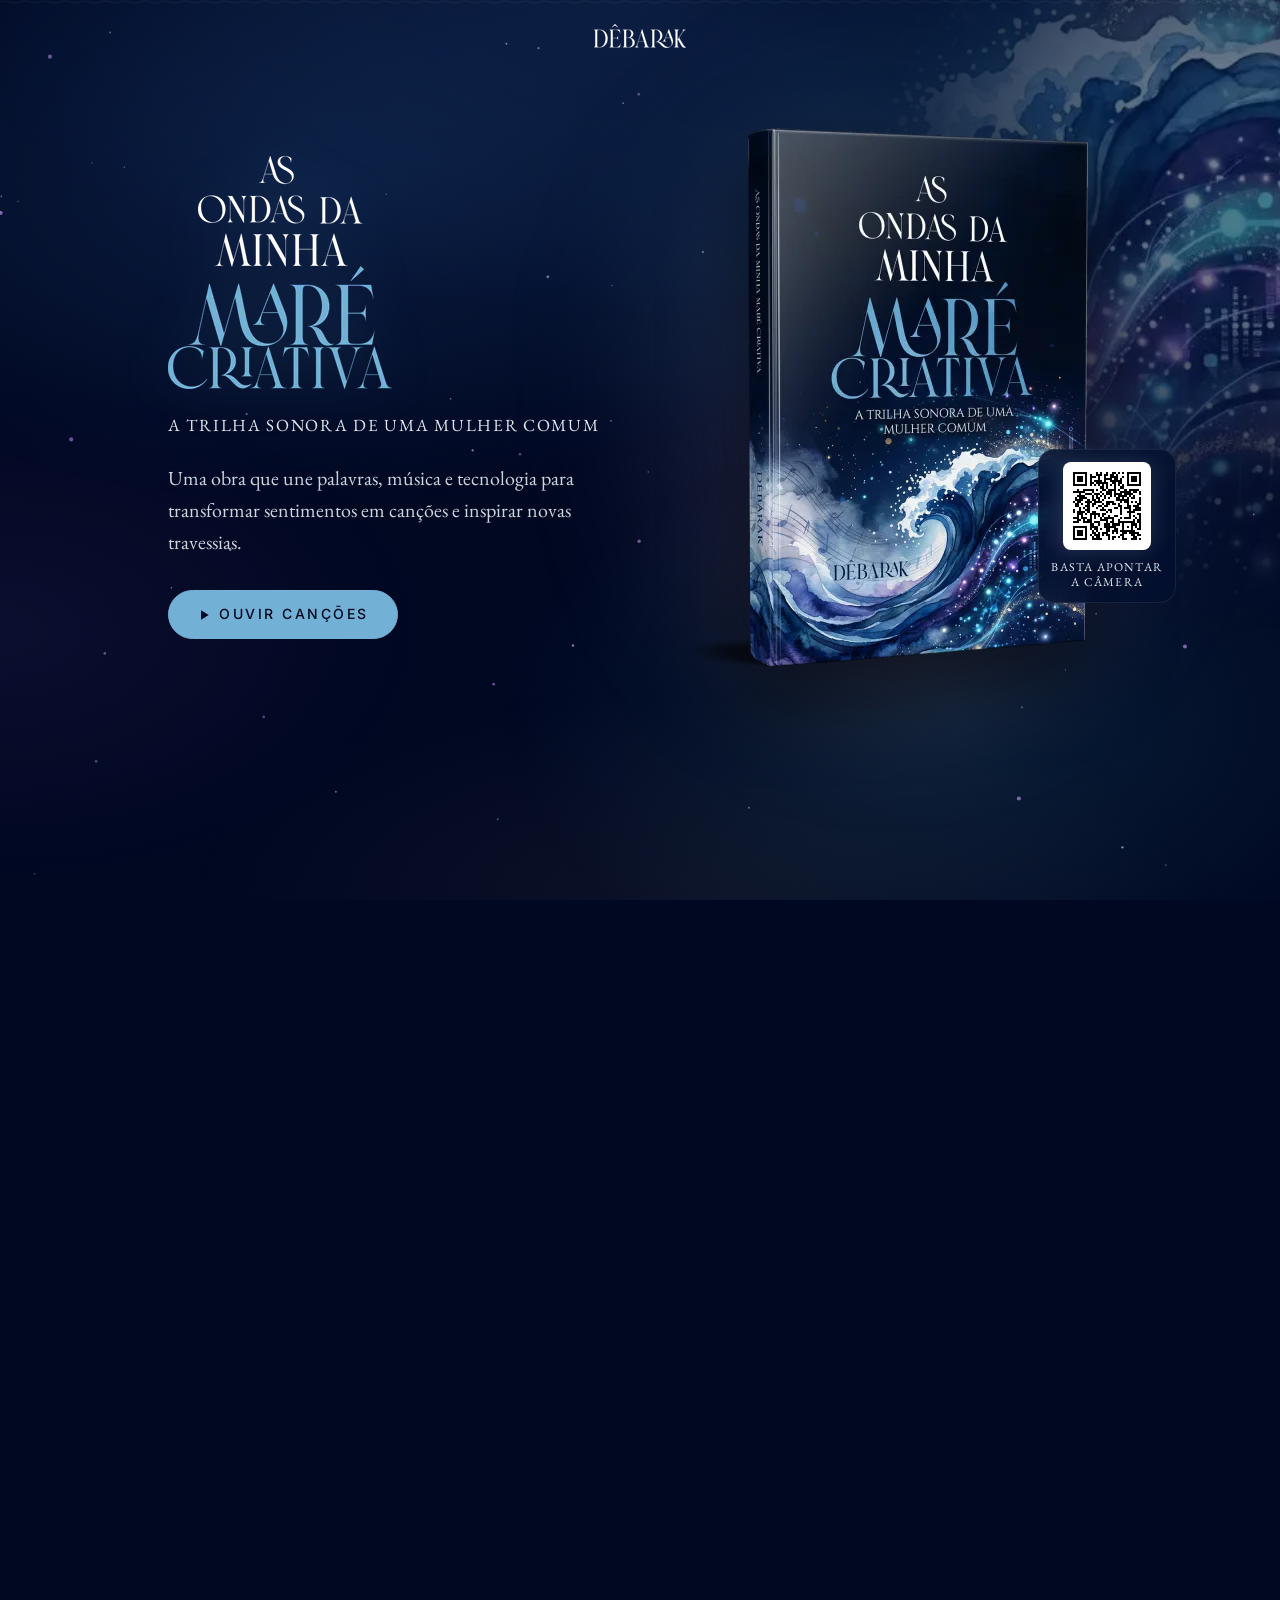
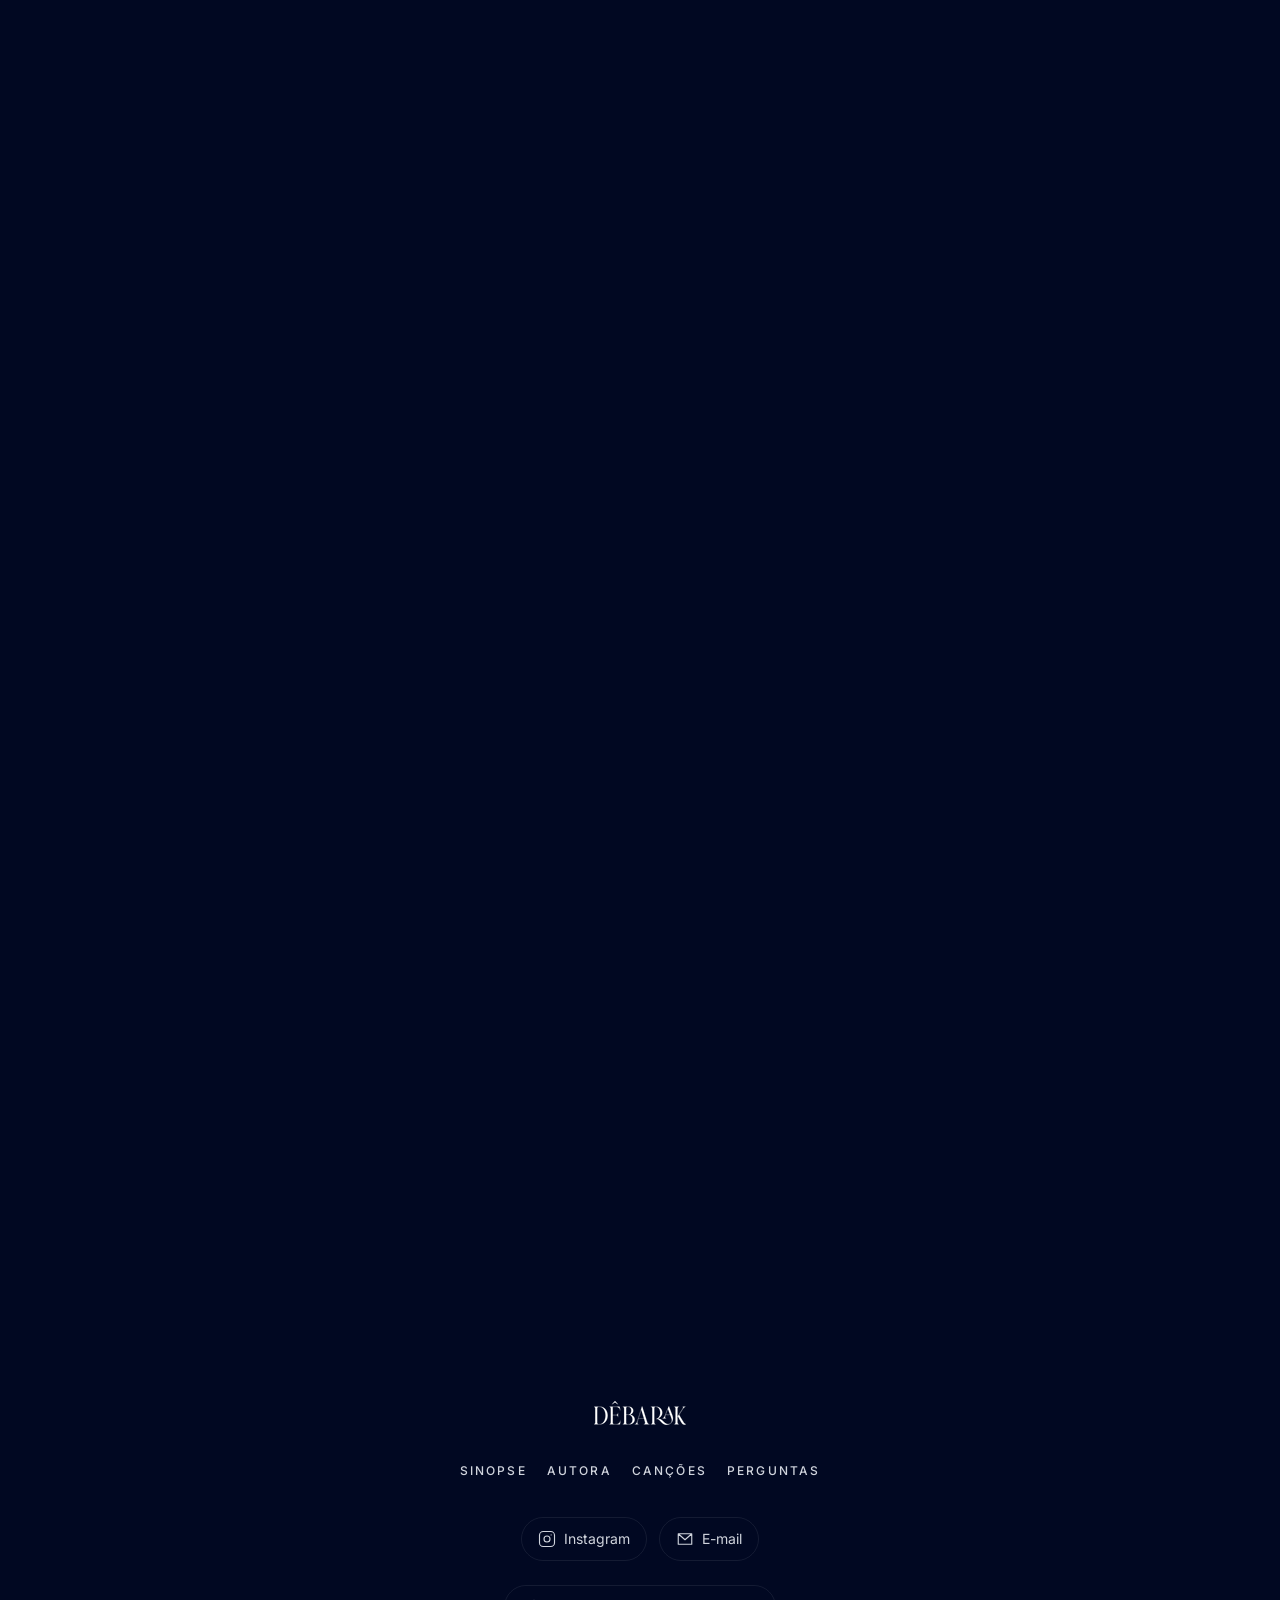
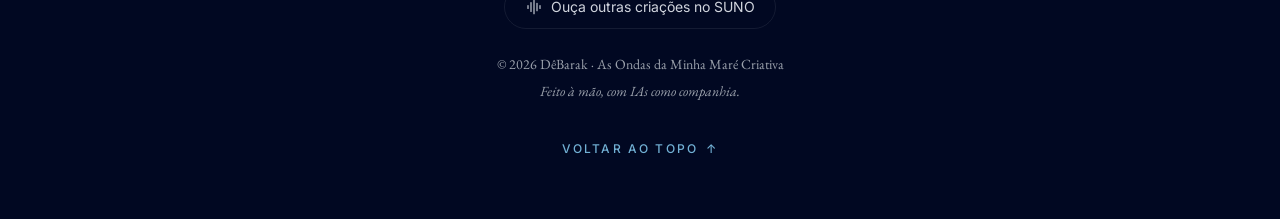
==== commit 9cc0fd63: "Deploy from debarak@ab9b06600d650bda8a33f67901bf7c09651527cf debarak/debarak@ab9b06600d650bda8a33f67" ====
--- a/index.html
+++ b/index.html
@@ -1 +1 @@
-<!DOCTYPE html><html lang="pt-BR" data-astro-cid-ju4pidww><head><meta charset="UTF-8"><meta name="viewport" content="width=device-width, initial-scale=1.0, viewport-fit=cover"><meta name="description" content="Uma obra que une palavras, música e tecnologia para transformar sentimentos em canções e inspirar novas travessias."><meta name="color-scheme" content="dark"><meta name="theme-color" content="#010822"><meta name="referrer" content="strict-origin-when-cross-origin"><link rel="canonical" href="https://www.debarak.com.br/"><link rel="alternate" hreflang="pt-BR" href="https://www.debarak.com.br/"><link rel="icon" type="image/svg+xml" href="/favicon.svg"><link rel="apple-touch-icon" href="/apple-touch-icon.png"><link rel="manifest" href="/manifest.webmanifest"><link rel="preload" href="/_astro/inter-latin-wght-normal.Dx4kXJAl.woff2" as="font" type="font/woff2" crossorigin><link rel="preload" href="/_astro/eb-garamond-latin-400-normal.BCNrxLz_.woff2" as="font" type="font/woff2" crossorigin><link rel="preload" href="/_astro/eb-garamond-latin-400-italic.DSEbMgZu.woff2" as="font" type="font/woff2" crossorigin><title>As Ondas da Minha Maré Criativa · DêBarak</title><meta property="og:type" content="website"><meta property="og:site_name" content="DêBarak"><meta property="og:title" content="As Ondas da Minha Maré Criativa · DêBarak"><meta property="og:description" content="Uma obra que une palavras, música e tecnologia para transformar sentimentos em canções e inspirar novas travessias."><meta property="og:url" content="https://www.debarak.com.br/"><meta property="og:image" content="https://www.debarak.com.br/og-image.jpg"><meta property="og:image:width" content="1200"><meta property="og:image:height" content="630"><meta property="og:image:type" content="image/jpeg"><meta property="og:image:alt" content="Capa social do livro As Ondas da Minha Maré Criativa, de DêBarak"><meta property="og:locale" content="pt_BR"><meta name="twitter:card" content="summary_large_image"><meta name="twitter:title" content="As Ondas da Minha Maré Criativa · DêBarak"><meta name="twitter:description" content="Uma obra que une palavras, música e tecnologia para transformar sentimentos em canções e inspirar novas travessias."><meta name="twitter:image" content="https://www.debarak.com.br/og-image.jpg"><meta name="twitter:image:alt" content="Capa social do livro As Ondas da Minha Maré Criativa, de DêBarak"><script type="application/ld+json">{"@context":"https://schema.org","@type":"WebSite","@id":"https://www.debarak.com.br/#website","url":"https://www.debarak.com.br/","name":"As Ondas da Minha Maré Criativa","alternateName":"DêBarak","description":"Uma obra que une palavras, música e tecnologia para transformar sentimentos em canções e inspirar novas travessias.","inLanguage":"pt-BR","publisher":{"@id":"https://www.debarak.com.br/#author"},"about":{"@id":"https://www.debarak.com.br/#book"}}</script><script type="application/ld+json">{"@context":"https://schema.org","@type":"WebPage","@id":"https://www.debarak.com.br/#webpage","url":"https://www.debarak.com.br/","name":"As Ondas da Minha Maré Criativa · DêBarak","description":"Uma obra que une palavras, música e tecnologia para transformar sentimentos em canções e inspirar novas travessias.","inLanguage":"pt-BR","isPartOf":{"@id":"https://www.debarak.com.br/#website"},"about":{"@id":"https://www.debarak.com.br/#book"},"primaryImageOfPage":"https://www.debarak.com.br/og-image.jpg"}</script><script type="application/ld+json">{"@context":"https://schema.org","@type":"Book","@id":"https://www.debarak.com.br/#book","name":"As Ondas da Minha Maré Criativa","alternateName":"A trilha sonora de uma mulher comum","description":"Uma obra que une palavras, música e tecnologia para transformar sentimentos em canções e inspirar novas travessias.","inLanguage":"pt-BR","author":{"@id":"https://www.debarak.com.br/#author"},"hasPart":{"@id":"https://www.debarak.com.br/#album"},"image":"https://www.debarak.com.br/og-image.jpg","url":"https://www.debarak.com.br/"}</script><script type="application/ld+json">{"@context":"https://schema.org","@type":"Person","@id":"https://www.debarak.com.br/#author","name":"DêBarak","description":"DêBarak é goiana, aposentada e devota fervorosa da música popular brasileira. Cantora de chuveiro por vocação e exploradora de tecnologia por natureza.","url":"https://www.debarak.com.br/","image":"https://www.debarak.com.br/_astro/author-portrait.qljSDqZ9.jpg","nationality":"BR","knowsLanguage":"pt-BR","sameAs":["https://instagram.com/debarak.ondas","https://suno.com/@debarak"]}</script><script type="application/ld+json">{"@context":"https://schema.org","@type":"MusicAlbum","@id":"https://www.debarak.com.br/#album","name":"As Ondas da Minha Maré Criativa","byArtist":{"@id":"https://www.debarak.com.br/#author"},"inLanguage":"pt-BR","numTracks":10,"track":[{"@type":"MusicRecording","@id":"https://www.debarak.com.br/t/01/","url":"https://www.debarak.com.br/t/01/","name":"Maré Dentro de Mim","byArtist":{"@id":"https://www.debarak.com.br/#author"},"duration":"PT3M34S","position":1,"audio":"https://www.debarak.com.br/audio/01-mare-dentro-de-mim.mp3"},{"@type":"MusicRecording","@id":"https://www.debarak.com.br/t/02/","url":"https://www.debarak.com.br/t/02/","name":"Linhas Negras","byArtist":{"@id":"https://www.debarak.com.br/#author"},"duration":"PT3M57S","position":2,"audio":"https://www.debarak.com.br/audio/02-linhas-negras.mp3"},{"@type":"MusicRecording","@id":"https://www.debarak.com.br/t/03/","url":"https://www.debarak.com.br/t/03/","name":"Eu Tentei Seguir","byArtist":{"@id":"https://www.debarak.com.br/#author"},"duration":"PT4M0S","position":3,"audio":"https://www.debarak.com.br/audio/03-eu-tentei-seguir.mp3"},{"@type":"MusicRecording","@id":"https://www.debarak.com.br/t/04/","url":"https://www.debarak.com.br/t/04/","name":"Apneia da Razão","byArtist":{"@id":"https://www.debarak.com.br/#author"},"duration":"PT3M25S","position":4,"audio":"https://www.debarak.com.br/audio/04-apneia-da-razao.mp3"},{"@type":"MusicRecording","@id":"https://www.debarak.com.br/t/05/","url":"https://www.debarak.com.br/t/05/","name":"Me Beija","byArtist":{"@id":"https://www.debarak.com.br/#author"},"duration":"PT2M54S","position":5,"audio":"https://www.debarak.com.br/audio/05-me-beija.mp3"},{"@type":"MusicRecording","@id":"https://www.debarak.com.br/t/06/","url":"https://www.debarak.com.br/t/06/","name":"Nirvana Cor-de-Rosa","byArtist":{"@id":"https://www.debarak.com.br/#author"},"duration":"PT2M55S","position":6,"audio":"https://www.debarak.com.br/audio/06-nirvana-cor-de-rosa.mp3"},{"@type":"MusicRecording","@id":"https://www.debarak.com.br/t/07/","url":"https://www.debarak.com.br/t/07/","name":"Somos Complicadas, Nós, Mulheres","byArtist":{"@id":"https://www.debarak.com.br/#author"},"duration":"PT3M38S","position":7,"audio":"https://www.debarak.com.br/audio/07-somos-complicadas-nos-mulheres.mp3"},{"@type":"MusicRecording","@id":"https://www.debarak.com.br/t/08/","url":"https://www.debarak.com.br/t/08/","name":"Controle Tépido","byArtist":{"@id":"https://www.debarak.com.br/#author"},"duration":"PT3M34S","position":8,"audio":"https://www.debarak.com.br/audio/08-controle-tepido.mp3"},{"@type":"MusicRecording","@id":"https://www.debarak.com.br/t/09/","url":"https://www.debarak.com.br/t/09/","name":"Executando o Vazio","byArtist":{"@id":"https://www.debarak.com.br/#author"},"duration":"PT3M38S","position":9,"audio":"https://www.debarak.com.br/audio/09-executando-o-vazio.mp3"},{"@type":"MusicRecording","@id":"https://www.debarak.com.br/t/10/","url":"https://www.debarak.com.br/t/10/","name":"Queimar de Novo","byArtist":{"@id":"https://www.debarak.com.br/#author"},"duration":"PT4M7S","position":10,"audio":"https://www.debarak.com.br/audio/10-queimar-de-novo.mp3"}]}</script><script type="application/ld+json">{"@context":"https://schema.org","@type":"FAQPage","@id":"https://www.debarak.com.br/#faq","inLanguage":"pt-BR","isPartOf":{"@id":"https://www.debarak.com.br/#website"},"mainEntity":[{"@type":"Question","name":"O que é \"As Ondas da Minha Maré Criativa\"?","acceptedAnswer":{"@type":"Answer","text":"\"As Ondas da Minha Maré Criativa\" é um livro multimídia de DêBarak: um relato íntimo e bem-humorado sobre descobrir a própria criatividade aos 57 anos, acompanhado de dez canções autorais. Cada capítulo tem uma canção correspondente, acessível por QR Code impresso na página."}},{"@type":"Question","name":"Quem é DêBarak?","acceptedAnswer":{"@type":"Answer","text":"DêBarak é uma autora goiana, aposentada, devota da música popular brasileira e aberta a novas experiências criativas por meio da tecnologia. Aos 57 anos, sem formação musical técnica, sem instrumento e sem palco, encontrou nas ferramentas de inteligência artificial generativa uma forma de transformar em canções décadas de histórias, memórias e afetos."}},{"@type":"Question","name":"Como funcionam os QR Codes do livro?","acceptedAnswer":{"@type":"Answer","text":"Cada capítulo impresso traz um QR Code que abre a página da canção daquele capítulo, onde ela toca direto no navegador, com a letra completa ao lado. Os endereços são permanentes e não dependem do título da canção, então um QR impresso continua funcionando mesmo que algo mude no site."}},{"@type":"Question","name":"Preciso ter o livro para ouvir as canções?","acceptedAnswer":{"@type":"Answer","text":"Não. As dez canções de \"As Ondas da Minha Maré Criativa\" podem ser ouvidas gratuitamente neste site, com a letra completa de cada uma. O livro traz o relato em prosa que acompanha as canções, capítulo por capítulo."}},{"@type":"Question","name":"As canções foram feitas com inteligência artificial?","acceptedAnswer":{"@type":"Answer","text":"As canções foram cocriadas com ferramentas de inteligência artificial generativa, a partir de sentimentos, memórias e escolhas da autora. Essa é justamente a história que o livro conta: a IA entrou como parceira de escuta e ferramenta de produção, e a curadoria do sentimento, a decisão sobre o que a canção diz, é da autora."}},{"@type":"Question","name":"O livro já foi lançado?","acceptedAnswer":{"@type":"Answer","text":"Ainda não há data pública de lançamento para \"As Ondas da Minha Maré Criativa\". O aviso sai primeiro no Instagram da autora, @debarak.ondas, e as dez canções já estão disponíveis para ouvir neste site."}}]}</script><meta http-equiv="content-security-policy" content="default-src 'self';img-src 'self' data:;font-src 'self';media-src 'self';connect-src 'self';object-src 'none';base-uri 'self'; script-src 'self' 'sha256-BF0290pkb3jxQsE7z00xR8Imp8X34FLC88L0lkMnrGw=' 'sha256-QzWFZi+FLIx23tnm9SBU4aEgx4x8DsuASP07mfqol/c=' 'sha256-0chmwFk0zaA528yFfGV7J9ppIpdfTPPULncDF3WG7Zs=' 'sha256-eIXWvAmxkr251LJZkjniEK5LcPF3NkapbJepohwYRIc=' 'sha256-Q2BPg90ZMplYY+FSdApNErhpWafg2hcRRbndmvxuL/Q=' 'sha256-47DEQpj8HBSa+/TImW+5JCeuQeRkm5NMpJWZG3hSuFU='; style-src 'self' ; style-src-elem 'self' 'sha256-qaEx7Vb+wpoYmX73ArfFMrRZn6Dk8BVslhyM0B7ajPk=' 'sha256-47DEQpj8HBSa+/TImW+5JCeuQeRkm5NMpJWZG3hSuFU='; style-src-attr 'unsafe-inline';"><link rel="stylesheet" href="/_astro/Nav.BY5GNAA8.css"><link rel="stylesheet" href="/_astro/index.BQeJDML9.css"><script type="module" src="/_astro/page.CMFgH77u.js"></script></head><body id="top" class="flex min-h-svh flex-col" data-astro-cid-ju4pidww><a href="#main-content" class="bg-night-deep border-cover-blue text-cover-blue sr-only focus:not-sr-only focus:fixed focus:top-4 focus:left-4 focus:z-50 focus:rounded-md focus:border focus:px-4 focus:py-2 focus:text-sm focus:font-medium focus:outline-none" data-astro-cid-ju4pidww>Pular para o conteúdo</a><!-- Zero-sized, not display:none: url(#…) can't reliably resolve defs in a non-rendered subtree. --><svg width="0" height="0" aria-hidden="true" focusable="false" class="absolute" data-astro-cid-ju4pidww><defs data-astro-cid-ju4pidww><linearGradient id="wave-gradient" x1="0" y1="0" x2="1" y2="0" data-astro-cid-ju4pidww><stop offset="0%" style="stop-color: var(--color-nebula)" data-astro-cid-ju4pidww></stop><stop offset="55%" style="stop-color: var(--color-cover-blue)" data-astro-cid-ju4pidww></stop><stop offset="100%" style="stop-color: var(--color-moonlight)" data-astro-cid-ju4pidww></stop></linearGradient></defs></svg><div class="aurora-wash" data-anim aria-hidden="true" data-astro-cid-ju4pidww></div><div class="scroll-tide" aria-hidden="true" data-astro-cid-ju4pidww><div class="scroll-tide-fill" data-astro-cid-ju4pidww></div></div><div class="starfield pointer-events-none fixed inset-0 -z-10" data-anim aria-hidden="true" data-astro-cid-t34idrrz><svg class="absolute inset-0 h-full w-full" viewBox="0 0 100 100" preserveAspectRatio="xMidYMid slice" data-astro-cid-t34idrrz><g class="starfield-small" data-astro-cid-t34idrrz><circle cx="88.912" cy="91.989" r="0.054" fill="var(--color-star-cool)" opacity="0.342" data-astro-cid-t34idrrz></circle><circle cx="36.924" cy="50.031" r="0.087" fill="var(--color-star-cool)" opacity="0.581" data-astro-cid-t34idrrz></circle><circle cx="39.565" cy="18.259" r="0.08" fill="var(--color-star-cool)" opacity="0.517" data-astro-cid-t34idrrz></circle><circle cx="30.17" cy="30.006" r="0.052" fill="var(--color-star-cool)" opacity="0.55" data-astro-cid-t34idrrz></circle><circle cx="42.07" cy="18.604" r="0.083" fill="var(--color-star-cool)" opacity="0.481" data-astro-cid-t34idrrz></circle><circle cx="8.601" cy="17.387" r="0.074" fill="var(--color-star-cool)" opacity="0.409" data-astro-cid-t34idrrz></circle><circle cx="63.094" cy="59.689" r="0.104" fill="var(--color-star-cool)" opacity="0.434" data-astro-cid-t34idrrz></circle><circle cx="38.884" cy="78.843" r="0.074" fill="var(--color-star-cool)" opacity="0.356" data-astro-cid-t34idrrz></circle><circle cx="69.303" cy="8.182" r="0.063" fill="var(--color-star-cool)" opacity="0.576" data-astro-cid-t34idrrz></circle><circle cx="87.685" cy="81.04" r="0.092" fill="var(--color-star-cool)" opacity="0.592" data-astro-cid-t34idrrz></circle><circle cx="27.364" cy="30.749" r="0.06" fill="var(--color-star-cool)" opacity="0.506" data-astro-cid-t34idrrz></circle><circle cx="21.672" cy="90.643" r="0.107" fill="var(--color-star-cool)" opacity="0.417" data-astro-cid-t34idrrz></circle><circle cx="3.943" cy="94.056" r="0.074" fill="var(--color-star-cool)" opacity="0.426" data-astro-cid-t34idrrz></circle><circle cx="7.51" cy="74.321" r="0.101" fill="var(--color-star-cool)" opacity="0.331" data-astro-cid-t34idrrz></circle><circle cx="65.707" cy="64.772" r="0.087" fill="var(--color-star-cool)" opacity="0.534" data-astro-cid-t34idrrz></circle><circle cx="11.867" cy="98.74" r="0.052" fill="var(--color-star-cool)" opacity="0.534" data-astro-cid-t34idrrz></circle><circle cx="79.324" cy="9.561" r="0.077" fill="var(--color-star-cool)" opacity="0.431" data-astro-cid-t34idrrz></circle><circle cx="1.409" cy="30.566" r="0.061" fill="var(--color-star-cool)" opacity="0.326" data-astro-cid-t34idrrz></circle><circle cx="11.458" cy="95.09" r="0.084" fill="var(--color-star-cool)" opacity="0.318" data-astro-cid-t34idrrz></circle><circle cx="42.803" cy="36.466" r="0.108" fill="var(--color-star-cool)" opacity="0.507" data-astro-cid-t34idrrz></circle><circle cx="28.778" cy="88.028" r="0.09" fill="var(--color-star-cool)" opacity="0.393" data-astro-cid-t34idrrz></circle><circle cx="2.716" cy="83.107" r="0.052" fill="var(--color-star-cool)" opacity="0.376" data-astro-cid-t34idrrz></circle><circle cx="97.95" cy="55.039" r="0.073" fill="var(--color-star-cool)" opacity="0.557" data-astro-cid-t34idrrz></circle><circle cx="47.814" cy="37.156" r="0.054" fill="var(--color-star-cool)" opacity="0.435" data-astro-cid-t34idrrz></circle><circle cx="85.64" cy="62.791" r="0.075" fill="var(--color-star-cool)" opacity="0.41" data-astro-cid-t34idrrz></circle><circle cx="44.763" cy="65.278" r="0.094" fill="var(--color-star-cool)" opacity="0.582" data-astro-cid-t34idrrz></circle><circle cx="58.516" cy="77.951" r="0.073" fill="var(--color-star-cool)" opacity="0.451" data-astro-cid-t34idrrz></circle><circle cx="60.231" cy="34.141" r="0.092" fill="var(--color-star-cool)" opacity="0.418" data-astro-cid-t34idrrz></circle><circle cx="83.243" cy="67.184" r="0.05" fill="var(--color-star-cool)" opacity="0.582" data-astro-cid-t34idrrz></circle><circle cx="60.885" cy="10.412" r="0.088" fill="var(--color-star-cool)" opacity="0.443" data-astro-cid-t34idrrz></circle><circle cx="26.489" cy="97.158" r="0.105" fill="var(--color-star-cool)" opacity="0.402" data-astro-cid-t34idrrz></circle><circle cx="13.39" cy="60.757" r="0.061" fill="var(--color-star-cool)" opacity="0.557" data-astro-cid-t34idrrz></circle><circle cx="54.92" cy="34.54" r="0.097" fill="var(--color-star-cool)" opacity="0.41" data-astro-cid-t34idrrz></circle><circle cx="84.414" cy="51.842" r="0.052" fill="var(--color-star-cool)" opacity="0.36" data-astro-cid-t34idrrz></circle><circle cx="35.203" cy="45.996" r="0.067" fill="var(--color-star-cool)" opacity="0.507" data-astro-cid-t34idrrz></circle><circle cx="40.622" cy="50.335" r="0.101" fill="var(--color-star-cool)" opacity="0.352" data-astro-cid-t34idrrz></circle><circle cx="34.005" cy="98.192" r="0.055" fill="var(--color-star-cool)" opacity="0.594" data-astro-cid-t34idrrz></circle><circle cx="48.683" cy="22.902" r="0.068" fill="var(--color-star-cool)" opacity="0.433" data-astro-cid-t34idrrz></circle><circle cx="17.991" cy="57.796" r="0.1" fill="var(--color-star-cool)" opacity="0.569" data-astro-cid-t34idrrz></circle><circle cx="75.262" cy="36.209" r="0.052" fill="var(--color-star-cool)" opacity="0.502" data-astro-cid-t34idrrz></circle><circle cx="53.83" cy="91.474" r="0.064" fill="var(--color-star-cool)" opacity="0.333" data-astro-cid-t34idrrz></circle><circle cx="87.027" cy="56.924" r="0.094" fill="var(--color-star-cool)" opacity="0.461" data-astro-cid-t34idrrz></circle><circle cx="8.187" cy="65.893" r="0.105" fill="var(--color-star-cool)" opacity="0.386" data-astro-cid-t34idrrz></circle><circle cx="50.643" cy="51.713" r="0.054" fill="var(--color-star-cool)" opacity="0.508" data-astro-cid-t34idrrz></circle><circle cx="47.729" cy="47.719" r="0.084" fill="var(--color-star-cool)" opacity="0.327" data-astro-cid-t34idrrz></circle><circle cx="32.778" cy="87.243" r="0.092" fill="var(--color-star-cool)" opacity="0.544" data-astro-cid-t34idrrz></circle><circle cx="39.123" cy="3.619" r="0.1" fill="var(--color-star-cool)" opacity="0.358" data-astro-cid-t34idrrz></circle><circle cx="0.098" cy="30.18" r="0.068" fill="var(--color-star-cool)" opacity="0.469" data-astro-cid-t34idrrz></circle><circle cx="49.035" cy="0.26" r="0.075" fill="var(--color-star-cool)" opacity="0.378" data-astro-cid-t34idrrz></circle><circle cx="19.27" cy="47.192" r="0.081" fill="var(--color-star-cool)" opacity="0.483" data-astro-cid-t34idrrz></circle><circle cx="44.133" cy="4.309" r="0.107" fill="var(--color-star-cool)" opacity="0.586" data-astro-cid-t34idrrz></circle><circle cx="56.96" cy="4.944" r="0.052" fill="var(--color-star-cool)" opacity="0.486" data-astro-cid-t34idrrz></circle><circle cx="91.083" cy="82.431" r="0.057" fill="var(--color-star-cool)" opacity="0.583" data-astro-cid-t34idrrz></circle><circle cx="79.835" cy="70.103" r="0.081" fill="var(--color-star-cool)" opacity="0.378" data-astro-cid-t34idrrz></circle><circle cx="56.551" cy="1.294" r="0.085" fill="var(--color-star-cool)" opacity="0.57" data-astro-cid-t34idrrz></circle><circle cx="54.563" cy="9.337" r="0.088" fill="var(--color-star-cool)" opacity="0.359" data-astro-cid-t34idrrz></circle><circle cx="7.204" cy="27.565" r="0.05" fill="var(--color-star-cool)" opacity="0.445" data-astro-cid-t34idrrz></circle><circle cx="47.809" cy="89.311" r="0.052" fill="var(--color-star-cool)" opacity="0.328" data-astro-cid-t34idrrz></circle><circle cx="9.709" cy="27.909" r="0.054" fill="var(--color-star-cool)" opacity="0.409" data-astro-cid-t34idrrz></circle><circle cx="26.24" cy="76.693" r="0.075" fill="var(--color-star-cool)" opacity="0.487" data-astro-cid-t34idrrz></circle></g><g class="starfield-medium" data-astro-cid-t34idrrz><circle cx="92.575" cy="65.354" r="0.158" fill="var(--color-star-violet)" style="--star-opacity:0.675;--twinkle-delay:5.909s;--twinkle-duration:5.033s;" data-astro-cid-t34idrrz></circle><circle cx="12.501" cy="91.606" r="0.136" fill="var(--color-star-violet)" style="--star-opacity:0.518;--twinkle-delay:4.577s;--twinkle-duration:4.175s;" data-astro-cid-t34idrrz></circle><circle cx="31.5" cy="5.822" r="0.152" fill="var(--color-star-violet)" style="--star-opacity:0.747;--twinkle-delay:1.189s;--twinkle-duration:5.503s;" data-astro-cid-t34idrrz></circle><circle cx="82.907" cy="41.334" r="0.148" fill="var(--color-star-violet)" style="--star-opacity:0.428;--twinkle-delay:3.746s;--twinkle-duration:6.35s;" data-astro-cid-t34idrrz></circle><circle cx="0.055" cy="31.475" r="0.154" fill="var(--color-star-violet)" style="--star-opacity:0.729;--twinkle-delay:2.247s;--twinkle-duration:4.048s;" data-astro-cid-t34idrrz></circle><circle cx="16.277" cy="9.579" r="0.108" fill="var(--color-star-violet)" style="--star-opacity:0.715;--twinkle-delay:4.692s;--twinkle-duration:3.931s;" data-astro-cid-t34idrrz></circle><circle cx="64.906" cy="8.98" r="0.131" fill="var(--color-star-violet)" style="--star-opacity:0.503;--twinkle-delay:1.082s;--twinkle-duration:3.333s;" data-astro-cid-t34idrrz></circle><circle cx="79.276" cy="63.011" r="0.164" fill="var(--color-star-violet)" style="--star-opacity:0.56;--twinkle-delay:5.417s;--twinkle-duration:3.587s;" data-astro-cid-t34idrrz></circle><circle cx="92.719" cy="5.004" r="0.146" fill="var(--color-star-violet)" style="--star-opacity:0.653;--twinkle-delay:1.696s;--twinkle-duration:6.026s;" data-astro-cid-t34idrrz></circle><circle cx="38.571" cy="68.293" r="0.107" fill="var(--color-star-violet)" style="--star-opacity:0.549;--twinkle-delay:3.919s;--twinkle-duration:3.984s;" data-astro-cid-t34idrrz></circle><circle cx="50.163" cy="86.213" r="0.167" fill="var(--color-star-violet)" style="--star-opacity:0.713;--twinkle-delay:2.087s;--twinkle-duration:6.793s;" data-astro-cid-t34idrrz></circle><circle cx="60.829" cy="92.095" r="0.176" fill="var(--color-star-violet)" style="--star-opacity:0.563;--twinkle-delay:4.199s;--twinkle-duration:3.788s;" data-astro-cid-t34idrrz></circle><circle cx="3.903" cy="19.273" r="0.165" fill="var(--color-star-violet)" style="--star-opacity:0.565;--twinkle-delay:0.256s;--twinkle-duration:4.301s;" data-astro-cid-t34idrrz></circle><circle cx="12.717" cy="1.082" r="0.162" fill="var(--color-star-violet)" style="--star-opacity:0.486;--twinkle-delay:4.257s;--twinkle-duration:5.666s;" data-astro-cid-t34idrrz></circle><circle cx="20.605" cy="70.853" r="0.109" fill="var(--color-star-violet)" style="--star-opacity:0.443;--twinkle-delay:0.202s;--twinkle-duration:5.216s;" data-astro-cid-t34idrrz></circle><circle cx="60.901" cy="61.92" r="0.125" fill="var(--color-star-violet)" style="--star-opacity:0.552;--twinkle-delay:2.092s;--twinkle-duration:4.284s;" data-astro-cid-t34idrrz></circle><circle cx="66.938" cy="7.617" r="0.15" fill="var(--color-star-violet)" style="--star-opacity:0.58;--twinkle-delay:5.927s;--twinkle-duration:4.205s;" data-astro-cid-t34idrrz></circle><circle cx="72.048" cy="41.277" r="0.125" fill="var(--color-star-violet)" style="--star-opacity:0.644;--twinkle-delay:1.705s;--twinkle-duration:6.31s;" data-astro-cid-t34idrrz></circle><circle cx="9.566" cy="96.233" r="0.168" fill="var(--color-star-violet)" style="--star-opacity:0.51;--twinkle-delay:3.429s;--twinkle-duration:3.935s;" data-astro-cid-t34idrrz></circle><circle cx="12.825" cy="5.819" r="0.131" fill="var(--color-star-violet)" style="--star-opacity:0.645;--twinkle-delay:1.096s;--twinkle-duration:6.411s;" data-astro-cid-t34idrrz></circle><circle cx="15.158" cy="3.368" r="0.133" fill="var(--color-star-violet)" style="--star-opacity:0.466;--twinkle-delay:2.709s;--twinkle-duration:3.072s;" data-astro-cid-t34idrrz></circle><circle cx="49.898" cy="22.213" r="0.114" fill="var(--color-star-violet)" style="--star-opacity:0.439;--twinkle-delay:4.265s;--twinkle-duration:3.252s;" data-astro-cid-t34idrrz></circle><circle cx="50.379" cy="95.688" r="0.104" fill="var(--color-star-violet)" style="--star-opacity:0.681;--twinkle-delay:1.766s;--twinkle-duration:4.283s;" data-astro-cid-t34idrrz></circle><circle cx="49.934" cy="57.126" r="0.133" fill="var(--color-star-violet)" style="--star-opacity:0.609;--twinkle-delay:3.212s;--twinkle-duration:3.5s;" data-astro-cid-t34idrrz></circle><circle cx="81.896" cy="39.86" r="0.142" fill="var(--color-star-violet)" style="--star-opacity:0.689;--twinkle-delay:4.602s;--twinkle-duration:6.235s;" data-astro-cid-t34idrrz></circle><circle cx="79.6" cy="77.224" r="0.159" fill="var(--color-star-violet)" style="--star-opacity:0.688;--twinkle-delay:1.936s;--twinkle-duration:5.822s;" data-astro-cid-t34idrrz></circle><circle cx="76.377" cy="2.55" r="0.126" fill="var(--color-star-violet)" style="--star-opacity:0.723;--twinkle-delay:3.215s;--twinkle-duration:3.595s;" data-astro-cid-t34idrrz></circle><circle cx="5.562" cy="49.173" r="0.162" fill="var(--color-star-violet)" style="--star-opacity:0.56;--twinkle-delay:4.438s;--twinkle-duration:4.885s;" data-astro-cid-t34idrrz></circle></g></svg></div><header class="absolute inset-x-0 top-0 z-30"><div class="page-container flex items-center justify-center pt-[calc(1.5rem+env(safe-area-inset-top))] pb-6"><!-- `-m-2 p-2` enlarges the tap target without changing layout. --><a href="#top" class="-m-2 flex items-center p-2 transition-opacity active:opacity-70" aria-label="DêBarak"><img src="/_astro/wordmark.DsOjPOXy_Z1fRK1r.webp" srcset="/_astro/wordmark.DsOjPOXy_Z1fRK1r.webp 1x, /_astro/wordmark.DsOjPOXy_O6jW4.webp 2x" alt loading="eager" decoding="async" width="92" height="24" class="h-5 w-auto md:h-6"></a></div></header><!-- `min-h-full` on a child computes to zero here (main's height is auto); use `centerMain`. --><main id="main-content" class="flex-1" data-astro-cid-ju4pidww><!-- Bottom padding matches Section's so the first chapter divider aligns with the rest. --><section class="relative isolate pt-[calc(6rem+env(safe-area-inset-top))] pb-12 md:pt-[calc(7rem+env(safe-area-inset-top))] md:pb-16 lg:pt-[calc(8rem+env(safe-area-inset-top))] lg:pb-24"><div class="pointer-events-none absolute inset-0 -z-10 overflow-hidden" aria-hidden="true"><div class="absolute -top-[20%] right-[-25%] h-[120%] w-[110%] opacity-45 mix-blend-screen md:right-[-15%] md:w-[80%]" style="mask-image: radial-gradient(ellipse 56% 72% at 78% 38%, black 18%, transparent 66%); -webkit-mask-image: radial-gradient(ellipse 56% 72% at 78% 38%, black 18%, transparent 66%);"><img src="/_astro/waves.DBh3qVA0_ZTHMtN.webp" srcset="/_astro/waves.DBh3qVA0_ZzERVk.webp 440w, /_astro/waves.DBh3qVA0_ZTHMtN.webp 714w" alt sizes="(min-width:768px) 80vw, 110vw" loading="eager" fetchpriority="high" decoding="async" width="714" height="1280" class="h-full w-full object-cover"></div></div><div class="page-container grid items-center gap-14 lg:grid-cols-2 lg:gap-12"><div class="flex flex-col items-center gap-6 text-center lg:items-start lg:text-left"><p class="eyebrow text-cover-blue lg:tracking-eyebrow tracking-wider text-balance">Um relato. Dez canções. Infinitas marés.</p><div class="flex items-center justify-center lg:block"><h1><span class="sr-only">As Ondas da Minha Maré Criativa</span><picture class="contents"><source media="(max-width: 63.99rem)" srcset="[data-uri]"><img src="/_astro/book-title.C7qBMAwW_Z2cjP6C.webp" srcset="/_astro/book-title.C7qBMAwW_Z2jJn57.webp 224w, /_astro/book-title.C7qBMAwW_Z1jlbCS.webp 448w" alt sizes="224px" loading="eager" decoding="async" width="1054" height="1095" class="hero-lettering hidden w-full lg:block lg:max-w-56"></picture></h1><picture class="contents"><source media="(min-width: 64rem)" srcset="[data-uri]"><img src="/_astro/book-mockup.Bs9SW4O5_1pbyIT.webp" srcset="/_astro/book-mockup.Bs9SW4O5_2b8F15.webp 224w, /_astro/book-mockup.Bs9SW4O5_Z2kWEvV.webp 288w, /_astro/book-mockup.Bs9SW4O5_2n2z6A.webp 448w, /_astro/book-mockup.Bs9SW4O5_Z2nAtxo.webp 576w" alt="Capa de As Ondas da Minha Maré Criativa, de DêBarak" sizes="(min-width:640px) 288px, 224px" loading="eager" decoding="async" width="900" height="1212" class="drop-shadow-book w-56 sm:w-72 lg:hidden"></picture></div><p class="font-serif text-hero-subtitle sm:tracking-label whitespace-nowrap text-neutral-200 uppercase">A trilha sonora de uma mulher comum</p><p class="leading-body max-w-md font-serif text-xl text-neutral-300">Uma obra que une palavras, música e tecnologia para transformar sentimentos em canções e inspirar novas travessias.</p><div class="mt-2 flex w-full flex-col items-stretch gap-3 sm:flex-row sm:flex-wrap sm:items-center sm:justify-center lg:justify-start"><a href="#cancoes" class="btn-primary btn-shine justify-center"><svg width="14" height="14" viewBox="0 0 24 24" fill="currentColor" aria-hidden="true"><path d="M7 4l13 8-13 8z"></path></svg>Ouvir canções</a></div></div><div class="relative hidden items-center justify-center lg:flex"><div class="absolute -inset-10 -z-10 rounded-full blur-3xl" style="background: radial-gradient(circle at 42% 30%, color-mix(in srgb, var(--color-cover-blue) 22%, transparent), transparent 60%), radial-gradient(circle at 62% 62%, color-mix(in srgb, var(--color-accent) 20%, transparent), transparent 62%), radial-gradient(circle at 52% 92%, color-mix(in srgb, var(--color-accent-gold) 14%, transparent), transparent 55%);" aria-hidden="true"></div><picture class="contents"><source media="(max-width: 63.99rem)" srcset="[data-uri]"><img src="/_astro/book-mockup.Bs9SW4O5_1pbyIT.webp" srcset="/_astro/book-mockup.Bs9SW4O5_Z2bXRxC.webp 280w, /_astro/book-mockup.Bs9SW4O5_CM3Lx.webp 360w, /_astro/book-mockup.Bs9SW4O5_ZeC0gK.webp 400w, /_astro/book-mockup.Bs9SW4O5_Z272lCe.webp 560w, /_astro/book-mockup.Bs9SW4O5_Z1wGBLP.webp 720w, /_astro/book-mockup.Bs9SW4O5_Z1wmvim.webp 800w" alt="Capa de As Ondas da Minha Maré Criativa, de DêBarak" sizes="(min-width:1024px) 400px, (min-width:768px) 360px, 280px" loading="eager" decoding="async" width="900" height="1212" class="drop-shadow-book w-[280px] md:w-[360px] lg:w-[400px]"></picture><a href="/t/01/" class="border-surface-border bg-night-mid/85 absolute -right-6 bottom-16 hidden xl:-right-16 flex-col items-center gap-2.5 rounded-2xl border p-3 backdrop-blur transition-colors hover:border-cover-blue/60 lg:flex" aria-label="Abrir a faixa 01. No livro, cada capítulo tem um QR Code como este."><span class="qr-plate rounded-lg bg-white p-1.5"><img src="/qr/01.svg" alt="" width="76" height="76" class="block" loading="lazy"></span><span class="font-serif text-xs leading-tight tracking-label text-center text-neutral-200 uppercase">Basta apontar <br>a câmera</span></a></div></div></section><!-- `py` is half of Section's `pb`; change them together. --><div class="page-container flex items-center gap-6 py-6 md:py-8 lg:py-12" data-reveal data-astro-cid-2pztfyjo><div class="chapter-rule flex-1" aria-hidden="true" data-astro-cid-2pztfyjo></div><div class="flex flex-col items-center gap-2 text-center" data-astro-cid-2pztfyjo><span class="eyebrow tracking-cap" data-astro-cid-2pztfyjo>Capítulo I</span><svg width="48" height="13" viewBox="0 0 38 10" fill="none" class="text-cover-blue opacity-70" aria-hidden="true"><path d="M1 5 Q 6 1, 11 5 T 21 5 T 31 5 T 37 5" stroke="url(#wave-gradient)" stroke-width="1.5" stroke-linecap="round"></path></svg><span class="font-serif text-lg text-neutral-200 italic md:text-xl" data-astro-cid-2pztfyjo>A obra</span></div><div class="chapter-rule flex-1" aria-hidden="true" data-astro-cid-2pztfyjo></div></div><section id="obra" class="page-container relative pb-12 md:pb-16 lg:pb-24" data-reveal><div id="sinopse" class="panel-md relative overflow-hidden"><div class="grid gap-6 md:gap-10 lg:grid-cols-[1fr_2fr] lg:grid-rows-[auto_1fr] lg:gap-x-12 lg:gap-y-4"><h2 class="display-serif text-4xl md:text-5xl lg:col-start-1 lg:row-start-1">Sinopse</h2><div class="prose-stack md:text-xl lg:col-start-2 lg:row-span-2 lg:row-start-1"><p>E se a criatividade que você achava perdida estivesse apenas esperando a ferramenta certa para emergir? Foi o que descobriu DêBarak aos 57 anos: sem formação técnica, sem instrumento, sem palco, mas com décadas de amor pela música popular brasileira e um baú de histórias que nunca tinham encontrado melodia.</p><p>O livro As Ondas da Minha Maré Criativa apresenta o relato íntimo, bem-humorado e honesto dessa travessia: sapos emocionais que viram samba, bugs de sistema que viram poesia, a curadoria do sentimento como forma de autoria. Não é um livro sobre tecnologia: é sobre coragem, sobre criar sem precisar de credencial. Dez canções autorais acompanham cada capítulo, acessíveis por QR Code, entrelaçando texto, memória e música.</p></div><ul class="grid grid-cols-2 gap-x-4 gap-y-6 md:mt-4 md:flex md:flex-col md:gap-5 lg:col-start-1 lg:row-start-2"><li class="flex flex-col items-start gap-2 text-left md:flex-row md:items-center md:gap-3"><span class="bg-cover-blue/10 border-cover-blue/25 flex h-10 w-10 shrink-0 items-center justify-center rounded-full border"><svg class="text-cover-blue" width="18" height="18" viewBox="0 0 24 24" fill="none" aria-hidden="true"><path d="M9 18V4l10-2v14 M9 18a3 3 0 1 1-3 3 3 3 0 0 1 3-3z M19 14a3 3 0 1 1-3 3 3 3 0 0 1 3-3z" stroke="currentColor" stroke-width="1.5" stroke-linecap="round" stroke-linejoin="round"></path></svg></span><p class="font-serif text-base leading-normal text-neutral-300 md:text-lg">10 canções autorais, uma por capítulo</p></li><li class="flex flex-col items-start gap-2 text-left md:flex-row md:items-center md:gap-3"><span class="bg-cover-blue/10 border-cover-blue/25 flex h-10 w-10 shrink-0 items-center justify-center rounded-full border"><svg class="text-cover-blue" width="18" height="18" viewBox="0 0 24 24" fill="none" aria-hidden="true"><path d="M4 5a2 2 0 0 1 2-2h12v18H6a2 2 0 0 1-2-2V5z M4 5h12v14" stroke="currentColor" stroke-width="1.5" stroke-linecap="round" stroke-linejoin="round"></path></svg></span><p class="font-serif text-base leading-normal text-neutral-300 md:text-lg">QR Codes ligam cada leitura ao seu som</p></li><li class="flex flex-col items-start gap-2 text-left md:flex-row md:items-center md:gap-3"><span class="bg-cover-blue/10 border-cover-blue/25 flex h-10 w-10 shrink-0 items-center justify-center rounded-full border"><svg class="text-cover-blue" width="18" height="18" viewBox="0 0 24 24" fill="none" aria-hidden="true"><path d="M12 3l1.8 5.2L19 10l-5.2 1.8L12 17l-1.8-5.2L5 10l5.2-1.8L12 3z M5 18l.8 2.2L8 21l-2.2.8L5 24l-.8-2.2L2 21l2.2-.8L5 18z" stroke="currentColor" stroke-width="1.5" stroke-linecap="round" stroke-linejoin="round"></path></svg></span><p class="font-serif text-base leading-normal text-neutral-300 md:text-lg">Cocriado com IAs generativas como parceiras de escuta</p></li><li class="flex flex-col items-start gap-2 text-left md:flex-row md:items-center md:gap-3"><span class="bg-cover-blue/10 border-cover-blue/25 flex h-10 w-10 shrink-0 items-center justify-center rounded-full border"><svg class="text-cover-blue" width="18" height="18" viewBox="0 0 24 24" fill="none" aria-hidden="true"><path d="M12 21s-7-4.5-7-10a4 4 0 0 1 7-2.6A4 4 0 0 1 19 11c0 5.5-7 10-7 10z" stroke="currentColor" stroke-width="1.5" stroke-linecap="round" stroke-linejoin="round"></path></svg></span><p class="font-serif text-base leading-normal text-neutral-300 md:text-lg">Memórias e reflexões da travessia íntima da autora</p></li></ul></div></div></section><!-- `py` is half of Section's `pb`; change them together. --><div class="page-container flex items-center gap-6 py-6 md:py-8 lg:py-12" data-reveal data-astro-cid-2pztfyjo><div class="chapter-rule flex-1" aria-hidden="true" data-astro-cid-2pztfyjo></div><div class="flex flex-col items-center gap-2 text-center" data-astro-cid-2pztfyjo><span class="eyebrow tracking-cap" data-astro-cid-2pztfyjo>Capítulo II</span><svg width="48" height="13" viewBox="0 0 38 10" fill="none" class="text-cover-blue opacity-70" aria-hidden="true"><path d="M1 5 Q 6 1, 11 5 T 21 5 T 31 5 T 37 5" stroke="url(#wave-gradient)" stroke-width="1.5" stroke-linecap="round"></path></svg><span class="font-serif text-lg text-neutral-200 italic md:text-xl" data-astro-cid-2pztfyjo>A autora</span></div><div class="chapter-rule flex-1" aria-hidden="true" data-astro-cid-2pztfyjo></div></div><section id="autora" class="page-container relative pb-12 md:pb-16 lg:pb-24" data-reveal><div class="grid items-start gap-10 md:gap-14 lg:grid-cols-[5fr_7fr] lg:gap-20"><div class="author-portrait shadow-accent/30 relative mx-auto aspect-square w-full max-w-[200px] overflow-hidden md:max-w-[300px] rounded-full shadow-2xl lg:mx-0"><img src="/_astro/author-portrait.qljSDqZ9_SMoUK.webp" srcset="/_astro/author-portrait.qljSDqZ9_J4jUM.webp 240w, /_astro/author-portrait.qljSDqZ9_2rY2Bg.webp 480w" alt="DêBarak de chapéu e cachecol azul, sorrindo com o rosto apoiado na mão" sizes="(min-width:768px) 300px, 200px" loading="lazy" decoding="async" width="960" height="960" class="h-full w-full object-cover object-center"></div><div class="flex flex-col items-start gap-5"><h2 class="display-serif text-4xl md:text-5xl">DêBarak</h2><div class="prose-stack md:text-xl"><p>DêBarak é goiana, aposentada e devota fervorosa da música popular brasileira. Cantora de chuveiro por vocação e exploradora de tecnologia por natureza.</p><p>Aos 57 anos, descobriu nas ferramentas de inteligência artificial generativa uma porta que nunca havia tentado abrir. E, do outro lado, encontrou canções que sempre estiveram dentro dela.</p></div></div></div></section><!-- `py` is half of Section's `pb`; change them together. --><div class="page-container flex items-center gap-6 py-6 md:py-8 lg:py-12" data-reveal data-astro-cid-2pztfyjo><div class="chapter-rule flex-1" aria-hidden="true" data-astro-cid-2pztfyjo></div><div class="flex flex-col items-center gap-2 text-center" data-astro-cid-2pztfyjo><span class="eyebrow tracking-cap" data-astro-cid-2pztfyjo>Capítulo III</span><svg width="48" height="13" viewBox="0 0 38 10" fill="none" class="text-cover-blue opacity-70" aria-hidden="true"><path d="M1 5 Q 6 1, 11 5 T 21 5 T 31 5 T 37 5" stroke="url(#wave-gradient)" stroke-width="1.5" stroke-linecap="round"></path></svg><span class="font-serif text-lg text-neutral-200 italic md:text-xl" data-astro-cid-2pztfyjo>Dez marés</span></div><div class="chapter-rule flex-1" aria-hidden="true" data-astro-cid-2pztfyjo></div></div><section id="cancoes" class="page-container relative pb-12 md:pb-16 lg:pb-24" data-reveal><div class="mb-8 flex items-center justify-center md:hidden" aria-hidden="true"><svg viewBox="0 0 300 48" fill="none" class="music-staff w-full max-w-[260px] opacity-80" aria-hidden="true" preserveAspectRatio="xMidYMid meet"><path d="M0 30 Q 50 20, 100 27 T 200 26 T 300 28" stroke="var(--color-accent-gold)" stroke-width="1.25" stroke-linecap="round" opacity="0.55"></path><g stroke="var(--color-accent-cyan)" fill="var(--color-accent-cyan)" opacity="0.85"><ellipse cx="80" cy="30" rx="4.2" ry="3" transform="rotate(-18 80 30)"></ellipse><ellipse cx="98" cy="27" rx="4.2" ry="3" transform="rotate(-18 98 27)"></ellipse><line x1="84" y1="30" x2="84" y2="12" stroke-width="1.2"></line><line x1="102" y1="27" x2="102" y2="9" stroke-width="1.2"></line><line x1="84" y1="12" x2="102" y2="9" stroke-width="2.4" stroke-linecap="round"></line><ellipse cx="150" cy="25" rx="4.2" ry="3" transform="rotate(-18 150 25)"></ellipse><line x1="154" y1="25" x2="154" y2="7" stroke-width="1.2"></line><path d="M154 7 q 8 3, 6 12 q 0 -6 -6 -8 z" stroke="none"></path><ellipse cx="210" cy="31" rx="4.2" ry="3" transform="rotate(-18 210 31)"></ellipse><ellipse cx="228" cy="27" rx="4.2" ry="3" transform="rotate(-18 228 27)"></ellipse><line x1="214" y1="31" x2="214" y2="13" stroke-width="1.2"></line><line x1="232" y1="27" x2="232" y2="9" stroke-width="1.2"></line><line x1="214" y1="13" x2="232" y2="9" stroke-width="2.4" stroke-linecap="round"></line></g></svg></div><div class="track-list mt-2" data-astro-cid-iykrwjwy><h2 class="sr-only" data-astro-cid-iykrwjwy>Canções</h2><p data-song-error class="mb-4 hidden text-sm text-red-300" role="alert" data-astro-cid-iykrwjwy></p><div class="track-head eyebrow text-cover-blue/80 hidden pb-3 md:grid" data-astro-cid-iykrwjwy><span data-astro-cid-iykrwjwy>Faixa</span><span data-astro-cid-iykrwjwy>Canção</span><span aria-hidden="true" data-astro-cid-iykrwjwy></span><span data-astro-cid-iykrwjwy>Tempo</span><span aria-hidden="true" data-astro-cid-iykrwjwy></span></div><ul class="border-surface-border divide-surface-border shadow-lit divide-y overflow-hidden rounded-3xl border" data-astro-cid-iykrwjwy><li class="track-item track-tinted relative grid grid-cols-[auto_1fr] items-center transition-[background-color,box-shadow]" data-reveal-item data-track-row="01" style="--reveal-index:0" data-astro-cid-iykrwjwy><audio id="list-track-01" preload="none" data-src="/audio/01-mare-dentro-de-mim.mp3" data-track-number="01" data-astro-cid-iykrwjwy></audio><button type="button" class="song-play-btn track-play play-ring relative z-10 flex h-8 w-8 items-center justify-center rounded-full" data-audio-target="list-track-01" data-state="idle" data-song-label="Maré Dentro de Mim" data-song-artist="DêBarak" data-song-album="As Ondas da Minha Maré Criativa" data-song-artwork="/_astro/book-cover.D2BoXesk.jpg" data-song-artwork-sizes="1080x1526" aria-label="Ouvir Maré Dentro de Mim" data-astro-cid-iykrwjwy><svg class="play-icon" width="12" height="12" viewBox="0 0 24 24" fill="currentColor" aria-hidden="true"><path d="M7 4l13 8-13 8z"></path></svg><svg class="pause-icon" width="12" height="12" viewBox="0 0 24 24" fill="currentColor" aria-hidden="true"><path d="M6 4h4v16H6zM14 4h4v16h-4z"></path></svg><svg class="loading-icon" width="12" height="12" viewBox="0 0 24 24" fill="none" aria-hidden="true"><circle cx="12" cy="12" r="9" stroke="currentColor" stroke-width="2.5" opacity="0.25"></circle><path d="M21 12a9 9 0 0 0-9-9" stroke="currentColor" stroke-width="2.5" stroke-linecap="round"></path></svg></button><a href="/t/01/" class="track-row grid w-full items-center py-3 text-left outline-none" aria-label="Abrir a faixa 01: Maré Dentro de Mim" data-astro-cid-iykrwjwy><span class="track-index text-sm tabular-nums" data-astro-cid-iykrwjwy>01</span><span class="track-title min-w-0" data-astro-cid-iykrwjwy><span class="row-title text-lg" data-astro-cid-iykrwjwy>Maré Dentro de Mim</span><svg class="track-heard" width="14" height="14" viewBox="0 0 24 24" fill="none" aria-hidden="true" data-astro-cid-iykrwjwy><path d="M5 12.5l4.5 4.5L19 7" stroke="currentColor" stroke-width="2.2" stroke-linecap="round" stroke-linejoin="round" data-astro-cid-iykrwjwy></path></svg></span><svg class="track-spark" viewBox="0 0 75.5 20" preserveAspectRatio="none" aria-hidden="true" data-astro-cid-iykrwjwy><path d="M1 8.5V11.5M4.5 6.5V13.5M8 5V15M11.5 6V14M15 5.5V14.5M18.5 5V15M22 6V14M25.5 6V14M29 5V15M32.5 4V16M36 4V16M39.5 4V16M43 4V16M46.5 4.5V15.5M50 5.5V14.5M53.5 3.5V16.5M57 2V18M60.5 4V16M64 7.5V12.5M67.5 6.5V13.5M71 5.5V14.5M74.5 8V12" data-astro-cid-iykrwjwy></path></svg><span class="track-duration text-sm text-neutral-400 tabular-nums md:text-xs" data-astro-cid-iykrwjwy>03:34</span><span aria-hidden="true" class="track-chevron text-neutral-500 transition-colors" data-astro-cid-iykrwjwy>›</span></a></li><li class="track-item track-tinted relative grid grid-cols-[auto_1fr] items-center transition-[background-color,box-shadow]" data-reveal-item data-track-row="02" style="--reveal-index:1" data-astro-cid-iykrwjwy><audio id="list-track-02" preload="none" data-src="/audio/02-linhas-negras.mp3" data-track-number="02" data-astro-cid-iykrwjwy></audio><button type="button" class="song-play-btn track-play play-ring relative z-10 flex h-8 w-8 items-center justify-center rounded-full" data-audio-target="list-track-02" data-state="idle" data-song-label="Linhas Negras" data-song-artist="DêBarak" data-song-album="As Ondas da Minha Maré Criativa" data-song-artwork="/_astro/book-cover.D2BoXesk.jpg" data-song-artwork-sizes="1080x1526" aria-label="Ouvir Linhas Negras" data-astro-cid-iykrwjwy><svg class="play-icon" width="12" height="12" viewBox="0 0 24 24" fill="currentColor" aria-hidden="true"><path d="M7 4l13 8-13 8z"></path></svg><svg class="pause-icon" width="12" height="12" viewBox="0 0 24 24" fill="currentColor" aria-hidden="true"><path d="M6 4h4v16H6zM14 4h4v16h-4z"></path></svg><svg class="loading-icon" width="12" height="12" viewBox="0 0 24 24" fill="none" aria-hidden="true"><circle cx="12" cy="12" r="9" stroke="currentColor" stroke-width="2.5" opacity="0.25"></circle><path d="M21 12a9 9 0 0 0-9-9" stroke="currentColor" stroke-width="2.5" stroke-linecap="round"></path></svg></button><a href="/t/02/" class="track-row grid w-full items-center py-3 text-left outline-none" aria-label="Abrir a faixa 02: Linhas Negras" data-astro-cid-iykrwjwy><span class="track-index text-sm tabular-nums" data-astro-cid-iykrwjwy>02</span><span class="track-title min-w-0" data-astro-cid-iykrwjwy><span class="row-title text-lg" data-astro-cid-iykrwjwy>Linhas Negras</span><svg class="track-heard" width="14" height="14" viewBox="0 0 24 24" fill="none" aria-hidden="true" data-astro-cid-iykrwjwy><path d="M5 12.5l4.5 4.5L19 7" stroke="currentColor" stroke-width="2.2" stroke-linecap="round" stroke-linejoin="round" data-astro-cid-iykrwjwy></path></svg></span><svg class="track-spark" viewBox="0 0 75.5 20" preserveAspectRatio="none" aria-hidden="true" data-astro-cid-iykrwjwy><path d="M1 6.5V13.5M4.5 5.5V14.5M8 5V15M11.5 5V15M15 5V15M18.5 4.5V15.5M22 5V15M25.5 4V16M29 4.5V15.5M32.5 4V16M36 3.5V16.5M39.5 4.5V15.5M43 3.5V16.5M46.5 4V16M50 4V16M53.5 3.5V16.5M57 3V17M60.5 3.5V16.5M64 3V17M67.5 5V15M71 3.5V16.5M74.5 4.5V15.5" data-astro-cid-iykrwjwy></path></svg><span class="track-duration text-sm text-neutral-400 tabular-nums md:text-xs" data-astro-cid-iykrwjwy>03:57</span><span aria-hidden="true" class="track-chevron text-neutral-500 transition-colors" data-astro-cid-iykrwjwy>›</span></a></li><li class="track-item track-tinted relative grid grid-cols-[auto_1fr] items-center transition-[background-color,box-shadow]" data-reveal-item data-track-row="03" style="--reveal-index:2" data-astro-cid-iykrwjwy><audio id="list-track-03" preload="none" data-src="/audio/03-eu-tentei-seguir.mp3" data-track-number="03" data-astro-cid-iykrwjwy></audio><button type="button" class="song-play-btn track-play play-ring relative z-10 flex h-8 w-8 items-center justify-center rounded-full" data-audio-target="list-track-03" data-state="idle" data-song-label="Eu Tentei Seguir" data-song-artist="DêBarak" data-song-album="As Ondas da Minha Maré Criativa" data-song-artwork="/_astro/book-cover.D2BoXesk.jpg" data-song-artwork-sizes="1080x1526" aria-label="Ouvir Eu Tentei Seguir" data-astro-cid-iykrwjwy><svg class="play-icon" width="12" height="12" viewBox="0 0 24 24" fill="currentColor" aria-hidden="true"><path d="M7 4l13 8-13 8z"></path></svg><svg class="pause-icon" width="12" height="12" viewBox="0 0 24 24" fill="currentColor" aria-hidden="true"><path d="M6 4h4v16H6zM14 4h4v16h-4z"></path></svg><svg class="loading-icon" width="12" height="12" viewBox="0 0 24 24" fill="none" aria-hidden="true"><circle cx="12" cy="12" r="9" stroke="currentColor" stroke-width="2.5" opacity="0.25"></circle><path d="M21 12a9 9 0 0 0-9-9" stroke="currentColor" stroke-width="2.5" stroke-linecap="round"></path></svg></button><a href="/t/03/" class="track-row grid w-full items-center py-3 text-left outline-none" aria-label="Abrir a faixa 03: Eu Tentei Seguir" data-astro-cid-iykrwjwy><span class="track-index text-sm tabular-nums" data-astro-cid-iykrwjwy>03</span><span class="track-title min-w-0" data-astro-cid-iykrwjwy><span class="row-title text-lg" data-astro-cid-iykrwjwy>Eu Tentei Seguir</span><svg class="track-heard" width="14" height="14" viewBox="0 0 24 24" fill="none" aria-hidden="true" data-astro-cid-iykrwjwy><path d="M5 12.5l4.5 4.5L19 7" stroke="currentColor" stroke-width="2.2" stroke-linecap="round" stroke-linejoin="round" data-astro-cid-iykrwjwy></path></svg></span><svg class="track-spark" viewBox="0 0 75.5 20" preserveAspectRatio="none" aria-hidden="true" data-astro-cid-iykrwjwy><path d="M1 6.5V13.5M4.5 5.5V14.5M8 5V15M11.5 5.5V14.5M15 5V15M18.5 4V16M22 3V17M25.5 3V17M29 3.5V16.5M32.5 4V16M36 3.5V16.5M39.5 3.5V16.5M43 3V17M46.5 4.5V15.5M50 3V17M53.5 2.5V17.5M57 3.5V16.5M60.5 3V17M64 2.5V17.5M67.5 5V15M71 4V16M74.5 6V14" data-astro-cid-iykrwjwy></path></svg><span class="track-duration text-sm text-neutral-400 tabular-nums md:text-xs" data-astro-cid-iykrwjwy>04:00</span><span aria-hidden="true" class="track-chevron text-neutral-500 transition-colors" data-astro-cid-iykrwjwy>›</span></a></li><li class="track-item track-tinted relative grid grid-cols-[auto_1fr] items-center transition-[background-color,box-shadow]" data-reveal-item data-track-row="04" style="--reveal-index:3" data-astro-cid-iykrwjwy><audio id="list-track-04" preload="none" data-src="/audio/04-apneia-da-razao.mp3" data-track-number="04" data-astro-cid-iykrwjwy></audio><button type="button" class="song-play-btn track-play play-ring relative z-10 flex h-8 w-8 items-center justify-center rounded-full" data-audio-target="list-track-04" data-state="idle" data-song-label="Apneia da Razão" data-song-artist="DêBarak" data-song-album="As Ondas da Minha Maré Criativa" data-song-artwork="/_astro/book-cover.D2BoXesk.jpg" data-song-artwork-sizes="1080x1526" aria-label="Ouvir Apneia da Razão" data-astro-cid-iykrwjwy><svg class="play-icon" width="12" height="12" viewBox="0 0 24 24" fill="currentColor" aria-hidden="true"><path d="M7 4l13 8-13 8z"></path></svg><svg class="pause-icon" width="12" height="12" viewBox="0 0 24 24" fill="currentColor" aria-hidden="true"><path d="M6 4h4v16H6zM14 4h4v16h-4z"></path></svg><svg class="loading-icon" width="12" height="12" viewBox="0 0 24 24" fill="none" aria-hidden="true"><circle cx="12" cy="12" r="9" stroke="currentColor" stroke-width="2.5" opacity="0.25"></circle><path d="M21 12a9 9 0 0 0-9-9" stroke="currentColor" stroke-width="2.5" stroke-linecap="round"></path></svg></button><a href="/t/04/" class="track-row grid w-full items-center py-3 text-left outline-none" aria-label="Abrir a faixa 04: Apneia da Razão" data-astro-cid-iykrwjwy><span class="track-index text-sm tabular-nums" data-astro-cid-iykrwjwy>04</span><span class="track-title min-w-0" data-astro-cid-iykrwjwy><span class="row-title text-lg" data-astro-cid-iykrwjwy>Apneia da Razão</span><svg class="track-heard" width="14" height="14" viewBox="0 0 24 24" fill="none" aria-hidden="true" data-astro-cid-iykrwjwy><path d="M5 12.5l4.5 4.5L19 7" stroke="currentColor" stroke-width="2.2" stroke-linecap="round" stroke-linejoin="round" data-astro-cid-iykrwjwy></path></svg></span><svg class="track-spark" viewBox="0 0 75.5 20" preserveAspectRatio="none" aria-hidden="true" data-astro-cid-iykrwjwy><path d="M1 5.5V14.5M4.5 5.5V14.5M8 5V15M11.5 5.5V14.5M15 5V15M18.5 5V15M22 4.5V15.5M25.5 5V15M29 4.5V15.5M32.5 5V15M36 5V15M39.5 4.5V15.5M43 4.5V15.5M46.5 4.5V15.5M50 4.5V15.5M53.5 4.5V15.5M57 4.5V15.5M60.5 4.5V15.5M64 4.5V15.5M67.5 5V15M71 3V17M74.5 5V15" data-astro-cid-iykrwjwy></path></svg><span class="track-duration text-sm text-neutral-400 tabular-nums md:text-xs" data-astro-cid-iykrwjwy>03:25</span><span aria-hidden="true" class="track-chevron text-neutral-500 transition-colors" data-astro-cid-iykrwjwy>›</span></a></li><li class="track-item track-tinted relative grid grid-cols-[auto_1fr] items-center transition-[background-color,box-shadow]" data-reveal-item data-track-row="05" style="--reveal-index:4" data-astro-cid-iykrwjwy><audio id="list-track-05" preload="none" data-src="/audio/05-me-beija.mp3" data-track-number="05" data-astro-cid-iykrwjwy></audio><button type="button" class="song-play-btn track-play play-ring relative z-10 flex h-8 w-8 items-center justify-center rounded-full" data-audio-target="list-track-05" data-state="idle" data-song-label="Me Beija" data-song-artist="DêBarak" data-song-album="As Ondas da Minha Maré Criativa" data-song-artwork="/_astro/book-cover.D2BoXesk.jpg" data-song-artwork-sizes="1080x1526" aria-label="Ouvir Me Beija" data-astro-cid-iykrwjwy><svg class="play-icon" width="12" height="12" viewBox="0 0 24 24" fill="currentColor" aria-hidden="true"><path d="M7 4l13 8-13 8z"></path></svg><svg class="pause-icon" width="12" height="12" viewBox="0 0 24 24" fill="currentColor" aria-hidden="true"><path d="M6 4h4v16H6zM14 4h4v16h-4z"></path></svg><svg class="loading-icon" width="12" height="12" viewBox="0 0 24 24" fill="none" aria-hidden="true"><circle cx="12" cy="12" r="9" stroke="currentColor" stroke-width="2.5" opacity="0.25"></circle><path d="M21 12a9 9 0 0 0-9-9" stroke="currentColor" stroke-width="2.5" stroke-linecap="round"></path></svg></button><a href="/t/05/" class="track-row grid w-full items-center py-3 text-left outline-none" aria-label="Abrir a faixa 05: Me Beija" data-astro-cid-iykrwjwy><span class="track-index text-sm tabular-nums" data-astro-cid-iykrwjwy>05</span><span class="track-title min-w-0" data-astro-cid-iykrwjwy><span class="row-title text-lg" data-astro-cid-iykrwjwy>Me Beija</span><svg class="track-heard" width="14" height="14" viewBox="0 0 24 24" fill="none" aria-hidden="true" data-astro-cid-iykrwjwy><path d="M5 12.5l4.5 4.5L19 7" stroke="currentColor" stroke-width="2.2" stroke-linecap="round" stroke-linejoin="round" data-astro-cid-iykrwjwy></path></svg></span><svg class="track-spark" viewBox="0 0 75.5 20" preserveAspectRatio="none" aria-hidden="true" data-astro-cid-iykrwjwy><path d="M1 5V15M4.5 4V16M8 4.5V15.5M11.5 4V16M15 4V16M18.5 4V16M22 4V16M25.5 4V16M29 3.5V16.5M32.5 3.5V16.5M36 4V16M39.5 4V16M43 3.5V16.5M46.5 4V16M50 3.5V16.5M53.5 4V16M57 3.5V16.5M60.5 4V16M64 3.5V16.5M67.5 4.5V15.5M71 3.5V16.5M74.5 6.5V13.5" data-astro-cid-iykrwjwy></path></svg><span class="track-duration text-sm text-neutral-400 tabular-nums md:text-xs" data-astro-cid-iykrwjwy>02:54</span><span aria-hidden="true" class="track-chevron text-neutral-500 transition-colors" data-astro-cid-iykrwjwy>›</span></a></li><li class="track-item track-tinted relative grid grid-cols-[auto_1fr] items-center transition-[background-color,box-shadow]" data-reveal-item data-track-row="06" style="--reveal-index:5" data-astro-cid-iykrwjwy><audio id="list-track-06" preload="none" data-src="/audio/06-nirvana-cor-de-rosa.mp3" data-track-number="06" data-astro-cid-iykrwjwy></audio><button type="button" class="song-play-btn track-play play-ring relative z-10 flex h-8 w-8 items-center justify-center rounded-full" data-audio-target="list-track-06" data-state="idle" data-song-label="Nirvana Cor-de-Rosa" data-song-artist="DêBarak" data-song-album="As Ondas da Minha Maré Criativa" data-song-artwork="/_astro/book-cover.D2BoXesk.jpg" data-song-artwork-sizes="1080x1526" aria-label="Ouvir Nirvana Cor-de-Rosa" data-astro-cid-iykrwjwy><svg class="play-icon" width="12" height="12" viewBox="0 0 24 24" fill="currentColor" aria-hidden="true"><path d="M7 4l13 8-13 8z"></path></svg><svg class="pause-icon" width="12" height="12" viewBox="0 0 24 24" fill="currentColor" aria-hidden="true"><path d="M6 4h4v16H6zM14 4h4v16h-4z"></path></svg><svg class="loading-icon" width="12" height="12" viewBox="0 0 24 24" fill="none" aria-hidden="true"><circle cx="12" cy="12" r="9" stroke="currentColor" stroke-width="2.5" opacity="0.25"></circle><path d="M21 12a9 9 0 0 0-9-9" stroke="currentColor" stroke-width="2.5" stroke-linecap="round"></path></svg></button><a href="/t/06/" class="track-row grid w-full items-center py-3 text-left outline-none" aria-label="Abrir a faixa 06: Nirvana Cor-de-Rosa" data-astro-cid-iykrwjwy><span class="track-index text-sm tabular-nums" data-astro-cid-iykrwjwy>06</span><span class="track-title min-w-0" data-astro-cid-iykrwjwy><span class="row-title text-lg" data-astro-cid-iykrwjwy>Nirvana Cor-de-Rosa</span><svg class="track-heard" width="14" height="14" viewBox="0 0 24 24" fill="none" aria-hidden="true" data-astro-cid-iykrwjwy><path d="M5 12.5l4.5 4.5L19 7" stroke="currentColor" stroke-width="2.2" stroke-linecap="round" stroke-linejoin="round" data-astro-cid-iykrwjwy></path></svg></span><svg class="track-spark" viewBox="0 0 75.5 20" preserveAspectRatio="none" aria-hidden="true" data-astro-cid-iykrwjwy><path d="M1 3.5V16.5M4.5 3.5V16.5M8 4V16M11.5 4V16M15 3V17M18.5 3V17M22 3V17M25.5 3V17M29 3V17M32.5 3.5V16.5M36 3.5V16.5M39.5 3V17M43 3V17M46.5 3V17M50 3V17M53.5 3V17M57 3V17M60.5 3.5V16.5M64 3.5V16.5M67.5 3.5V16.5M71 3V17M74.5 6V14" data-astro-cid-iykrwjwy></path></svg><span class="track-duration text-sm text-neutral-400 tabular-nums md:text-xs" data-astro-cid-iykrwjwy>02:55</span><span aria-hidden="true" class="track-chevron text-neutral-500 transition-colors" data-astro-cid-iykrwjwy>›</span></a></li><li class="track-item track-tinted relative grid grid-cols-[auto_1fr] items-center transition-[background-color,box-shadow]" data-reveal-item data-track-row="07" style="--reveal-index:6" data-astro-cid-iykrwjwy><audio id="list-track-07" preload="none" data-src="/audio/07-somos-complicadas-nos-mulheres.mp3" data-track-number="07" data-astro-cid-iykrwjwy></audio><button type="button" class="song-play-btn track-play play-ring relative z-10 flex h-8 w-8 items-center justify-center rounded-full" data-audio-target="list-track-07" data-state="idle" data-song-label="Somos Complicadas, Nós, Mulheres" data-song-artist="DêBarak" data-song-album="As Ondas da Minha Maré Criativa" data-song-artwork="/_astro/book-cover.D2BoXesk.jpg" data-song-artwork-sizes="1080x1526" aria-label="Ouvir Somos Complicadas, Nós, Mulheres" data-astro-cid-iykrwjwy><svg class="play-icon" width="12" height="12" viewBox="0 0 24 24" fill="currentColor" aria-hidden="true"><path d="M7 4l13 8-13 8z"></path></svg><svg class="pause-icon" width="12" height="12" viewBox="0 0 24 24" fill="currentColor" aria-hidden="true"><path d="M6 4h4v16H6zM14 4h4v16h-4z"></path></svg><svg class="loading-icon" width="12" height="12" viewBox="0 0 24 24" fill="none" aria-hidden="true"><circle cx="12" cy="12" r="9" stroke="currentColor" stroke-width="2.5" opacity="0.25"></circle><path d="M21 12a9 9 0 0 0-9-9" stroke="currentColor" stroke-width="2.5" stroke-linecap="round"></path></svg></button><a href="/t/07/" class="track-row grid w-full items-center py-3 text-left outline-none" aria-label="Abrir a faixa 07: Somos Complicadas, Nós, Mulheres" data-astro-cid-iykrwjwy><span class="track-index text-sm tabular-nums" data-astro-cid-iykrwjwy>07</span><span class="track-title min-w-0" data-astro-cid-iykrwjwy><span class="row-title text-lg" data-astro-cid-iykrwjwy>Somos Complicadas, Nós, Mulheres</span><svg class="track-heard" width="14" height="14" viewBox="0 0 24 24" fill="none" aria-hidden="true" data-astro-cid-iykrwjwy><path d="M5 12.5l4.5 4.5L19 7" stroke="currentColor" stroke-width="2.2" stroke-linecap="round" stroke-linejoin="round" data-astro-cid-iykrwjwy></path></svg></span><svg class="track-spark" viewBox="0 0 75.5 20" preserveAspectRatio="none" aria-hidden="true" data-astro-cid-iykrwjwy><path d="M1 6.5V13.5M4.5 6V14M8 6V14M11.5 6V14M15 5.5V14.5M18.5 5.5V14.5M22 5V15M25.5 5V15M29 4.5V15.5M32.5 4.5V15.5M36 5V15M39.5 4.5V15.5M43 5V15M46.5 5.5V14.5M50 5V15M53.5 4.5V15.5M57 4.5V15.5M60.5 4.5V15.5M64 4.5V15.5M67.5 5V15M71 4V16M74.5 5V15" data-astro-cid-iykrwjwy></path></svg><span class="track-duration text-sm text-neutral-400 tabular-nums md:text-xs" data-astro-cid-iykrwjwy>03:38</span><span aria-hidden="true" class="track-chevron text-neutral-500 transition-colors" data-astro-cid-iykrwjwy>›</span></a></li><li class="track-item track-tinted relative grid grid-cols-[auto_1fr] items-center transition-[background-color,box-shadow]" data-reveal-item data-track-row="08" style="--reveal-index:7" data-astro-cid-iykrwjwy><audio id="list-track-08" preload="none" data-src="/audio/08-controle-tepido.mp3" data-track-number="08" data-astro-cid-iykrwjwy></audio><button type="button" class="song-play-btn track-play play-ring relative z-10 flex h-8 w-8 items-center justify-center rounded-full" data-audio-target="list-track-08" data-state="idle" data-song-label="Controle Tépido" data-song-artist="DêBarak" data-song-album="As Ondas da Minha Maré Criativa" data-song-artwork="/_astro/book-cover.D2BoXesk.jpg" data-song-artwork-sizes="1080x1526" aria-label="Ouvir Controle Tépido" data-astro-cid-iykrwjwy><svg class="play-icon" width="12" height="12" viewBox="0 0 24 24" fill="currentColor" aria-hidden="true"><path d="M7 4l13 8-13 8z"></path></svg><svg class="pause-icon" width="12" height="12" viewBox="0 0 24 24" fill="currentColor" aria-hidden="true"><path d="M6 4h4v16H6zM14 4h4v16h-4z"></path></svg><svg class="loading-icon" width="12" height="12" viewBox="0 0 24 24" fill="none" aria-hidden="true"><circle cx="12" cy="12" r="9" stroke="currentColor" stroke-width="2.5" opacity="0.25"></circle><path d="M21 12a9 9 0 0 0-9-9" stroke="currentColor" stroke-width="2.5" stroke-linecap="round"></path></svg></button><a href="/t/08/" class="track-row grid w-full items-center py-3 text-left outline-none" aria-label="Abrir a faixa 08: Controle Tépido" data-astro-cid-iykrwjwy><span class="track-index text-sm tabular-nums" data-astro-cid-iykrwjwy>08</span><span class="track-title min-w-0" data-astro-cid-iykrwjwy><span class="row-title text-lg" data-astro-cid-iykrwjwy>Controle Tépido</span><svg class="track-heard" width="14" height="14" viewBox="0 0 24 24" fill="none" aria-hidden="true" data-astro-cid-iykrwjwy><path d="M5 12.5l4.5 4.5L19 7" stroke="currentColor" stroke-width="2.2" stroke-linecap="round" stroke-linejoin="round" data-astro-cid-iykrwjwy></path></svg></span><svg class="track-spark" viewBox="0 0 75.5 20" preserveAspectRatio="none" aria-hidden="true" data-astro-cid-iykrwjwy><path d="M1 4V16M4.5 3V17M8 3V17M11.5 3V17M15 4V16M18.5 3.5V16.5M22 4.5V15.5M25.5 5V15M29 4V16M32.5 4V16M36 3.5V16.5M39.5 4V16M43 3.5V16.5M46.5 4V16M50 4V16M53.5 5V15M57 3.5V16.5M60.5 4V16M64 3.5V16.5M67.5 4V16M71 3V17M74.5 7.5V12.5" data-astro-cid-iykrwjwy></path></svg><span class="track-duration text-sm text-neutral-400 tabular-nums md:text-xs" data-astro-cid-iykrwjwy>03:34</span><span aria-hidden="true" class="track-chevron text-neutral-500 transition-colors" data-astro-cid-iykrwjwy>›</span></a></li><li class="track-item track-tinted relative grid grid-cols-[auto_1fr] items-center transition-[background-color,box-shadow]" data-reveal-item data-track-row="09" style="--reveal-index:8" data-astro-cid-iykrwjwy><audio id="list-track-09" preload="none" data-src="/audio/09-executando-o-vazio.mp3" data-track-number="09" data-astro-cid-iykrwjwy></audio><button type="button" class="song-play-btn track-play play-ring relative z-10 flex h-8 w-8 items-center justify-center rounded-full" data-audio-target="list-track-09" data-state="idle" data-song-label="Executando o Vazio" data-song-artist="DêBarak" data-song-album="As Ondas da Minha Maré Criativa" data-song-artwork="/_astro/book-cover.D2BoXesk.jpg" data-song-artwork-sizes="1080x1526" aria-label="Ouvir Executando o Vazio" data-astro-cid-iykrwjwy><svg class="play-icon" width="12" height="12" viewBox="0 0 24 24" fill="currentColor" aria-hidden="true"><path d="M7 4l13 8-13 8z"></path></svg><svg class="pause-icon" width="12" height="12" viewBox="0 0 24 24" fill="currentColor" aria-hidden="true"><path d="M6 4h4v16H6zM14 4h4v16h-4z"></path></svg><svg class="loading-icon" width="12" height="12" viewBox="0 0 24 24" fill="none" aria-hidden="true"><circle cx="12" cy="12" r="9" stroke="currentColor" stroke-width="2.5" opacity="0.25"></circle><path d="M21 12a9 9 0 0 0-9-9" stroke="currentColor" stroke-width="2.5" stroke-linecap="round"></path></svg></button><a href="/t/09/" class="track-row grid w-full items-center py-3 text-left outline-none" aria-label="Abrir a faixa 09: Executando o Vazio" data-astro-cid-iykrwjwy><span class="track-index text-sm tabular-nums" data-astro-cid-iykrwjwy>09</span><span class="track-title min-w-0" data-astro-cid-iykrwjwy><span class="row-title text-lg" data-astro-cid-iykrwjwy>Executando o Vazio</span><svg class="track-heard" width="14" height="14" viewBox="0 0 24 24" fill="none" aria-hidden="true" data-astro-cid-iykrwjwy><path d="M5 12.5l4.5 4.5L19 7" stroke="currentColor" stroke-width="2.2" stroke-linecap="round" stroke-linejoin="round" data-astro-cid-iykrwjwy></path></svg></span><svg class="track-spark" viewBox="0 0 75.5 20" preserveAspectRatio="none" aria-hidden="true" data-astro-cid-iykrwjwy><path d="M1 6V14M4.5 5.5V14.5M8 6V14M11.5 5.5V14.5M15 5V15M18.5 5V15M22 5.5V14.5M25.5 5.5V14.5M29 5.5V14.5M32.5 5.5V14.5M36 5.5V14.5M39.5 5.5V14.5M43 6V14M46.5 5V15M50 5.5V14.5M53.5 5.5V14.5M57 5V15M60.5 4.5V15.5M64 4.5V15.5M67.5 4V16M71 6.5V13.5M74.5 4V16" data-astro-cid-iykrwjwy></path></svg><span class="track-duration text-sm text-neutral-400 tabular-nums md:text-xs" data-astro-cid-iykrwjwy>03:38</span><span aria-hidden="true" class="track-chevron text-neutral-500 transition-colors" data-astro-cid-iykrwjwy>›</span></a></li><li class="track-item track-tinted relative grid grid-cols-[auto_1fr] items-center transition-[background-color,box-shadow]" data-reveal-item data-track-row="10" style="--reveal-index:9" data-astro-cid-iykrwjwy><audio id="list-track-10" preload="none" data-src="/audio/10-queimar-de-novo.mp3" data-track-number="10" data-astro-cid-iykrwjwy></audio><button type="button" class="song-play-btn track-play play-ring relative z-10 flex h-8 w-8 items-center justify-center rounded-full" data-audio-target="list-track-10" data-state="idle" data-song-label="Queimar de Novo" data-song-artist="DêBarak" data-song-album="As Ondas da Minha Maré Criativa" data-song-artwork="/_astro/book-cover.D2BoXesk.jpg" data-song-artwork-sizes="1080x1526" aria-label="Ouvir Queimar de Novo" data-astro-cid-iykrwjwy><svg class="play-icon" width="12" height="12" viewBox="0 0 24 24" fill="currentColor" aria-hidden="true"><path d="M7 4l13 8-13 8z"></path></svg><svg class="pause-icon" width="12" height="12" viewBox="0 0 24 24" fill="currentColor" aria-hidden="true"><path d="M6 4h4v16H6zM14 4h4v16h-4z"></path></svg><svg class="loading-icon" width="12" height="12" viewBox="0 0 24 24" fill="none" aria-hidden="true"><circle cx="12" cy="12" r="9" stroke="currentColor" stroke-width="2.5" opacity="0.25"></circle><path d="M21 12a9 9 0 0 0-9-9" stroke="currentColor" stroke-width="2.5" stroke-linecap="round"></path></svg></button><a href="/t/10/" class="track-row grid w-full items-center py-3 text-left outline-none" aria-label="Abrir a faixa 10: Queimar de Novo" data-astro-cid-iykrwjwy><span class="track-index text-sm tabular-nums" data-astro-cid-iykrwjwy>10</span><span class="track-title min-w-0" data-astro-cid-iykrwjwy><span class="row-title text-lg" data-astro-cid-iykrwjwy>Queimar de Novo</span><svg class="track-heard" width="14" height="14" viewBox="0 0 24 24" fill="none" aria-hidden="true" data-astro-cid-iykrwjwy><path d="M5 12.5l4.5 4.5L19 7" stroke="currentColor" stroke-width="2.2" stroke-linecap="round" stroke-linejoin="round" data-astro-cid-iykrwjwy></path></svg></span><svg class="track-spark" viewBox="0 0 75.5 20" preserveAspectRatio="none" aria-hidden="true" data-astro-cid-iykrwjwy><path d="M1 5V15M4.5 5V15M8 4V16M11.5 4.5V15.5M15 5V15M18.5 5V15M22 5V15M25.5 5V15M29 5V15M32.5 5V15M36 4.5V15.5M39.5 4.5V15.5M43 4.5V15.5M46.5 4V16M50 4V16M53.5 3.5V16.5M57 3.5V16.5M60.5 3V17M64 3.5V16.5M67.5 4.5V15.5M71 4V16M74.5 4.5V15.5" data-astro-cid-iykrwjwy></path></svg><span class="track-duration text-sm text-neutral-400 tabular-nums md:text-xs" data-astro-cid-iykrwjwy>04:07</span><span aria-hidden="true" class="track-chevron text-neutral-500 transition-colors" data-astro-cid-iykrwjwy>›</span></a></li></ul></div><script type="module" src="/_astro/TrackList.astro_astro_type_script_index_0_lang.M0rkhqdw.js"></script></section><!-- `py` is half of Section's `pb`; change them together. --><div class="page-container flex items-center gap-6 py-6 md:py-8 lg:py-12" data-reveal data-astro-cid-2pztfyjo><div class="chapter-rule flex-1" aria-hidden="true" data-astro-cid-2pztfyjo></div><div class="flex flex-col items-center gap-2 text-center" data-astro-cid-2pztfyjo><span class="eyebrow tracking-cap" data-astro-cid-2pztfyjo>Capítulo IV</span><svg width="48" height="13" viewBox="0 0 38 10" fill="none" class="text-cover-blue opacity-70" aria-hidden="true"><path d="M1 5 Q 6 1, 11 5 T 21 5 T 31 5 T 37 5" stroke="url(#wave-gradient)" stroke-width="1.5" stroke-linecap="round"></path></svg><span class="font-serif text-lg text-neutral-200 italic md:text-xl" data-astro-cid-2pztfyjo>A próxima maré</span></div><div class="chapter-rule flex-1" aria-hidden="true" data-astro-cid-2pztfyjo></div></div><section id="lancamento" class="page-container relative pb-12 md:pb-16 lg:pb-24" data-reveal><div class="launch-panel relative overflow-hidden rounded-3xl" data-astro-cid-66b575cu><div class="absolute inset-0 backdrop-blur-md" aria-hidden="true" data-astro-cid-66b575cu><div class="bg-night-mid/55 absolute inset-0" data-astro-cid-66b575cu></div><div class="from-nebula/12 to-nebula/5 absolute inset-0 bg-gradient-to-br via-transparent" data-astro-cid-66b575cu></div></div><svg class="absolute inset-y-0 right-[36%] left-[16%] z-0 hidden h-full w-auto opacity-50 md:block" viewBox="0 0 100 80" preserveAspectRatio="xMidYMid slice" aria-hidden="true"><polyline points="8,30 22,18 38,30 52,16 66,28 80,18 94,32" fill="none" stroke="var(--color-cover-blue)" stroke-opacity="0.35" stroke-width="0.35" stroke-linecap="round"></polyline><circle cx="8" cy="30" r="1.4" fill="var(--color-moonlight)" opacity="0.7"></circle><circle cx="22" cy="18" r="1" fill="var(--color-moonlight)" opacity="0.7"></circle><circle cx="38" cy="30" r="1.6" fill="var(--color-moonlight)" opacity="0.7"></circle><circle cx="52" cy="16" r="1.2" fill="var(--color-moonlight)" opacity="0.7"></circle><circle cx="66" cy="28" r="1.8" fill="var(--color-moonlight)" opacity="0.7"></circle><circle cx="80" cy="18" r="1" fill="var(--color-moonlight)" opacity="0.7"></circle><circle cx="94" cy="32" r="1.4" fill="var(--color-moonlight)" opacity="0.7"></circle><circle cx="18" cy="62" r="0.8" fill="var(--color-star-violet)" opacity="0.5"></circle><circle cx="45" cy="64" r="1.1" fill="var(--color-star-violet)" opacity="0.5"></circle><circle cx="70" cy="58" r="0.9" fill="var(--color-star-violet)" opacity="0.5"></circle><circle cx="88" cy="70" r="0.7" fill="var(--color-star-violet)" opacity="0.5"></circle></svg><svg class="lighthouse-beam pointer-events-none absolute inset-0 z-0 hidden h-full w-full lg:block" viewBox="0 0 100 100" preserveAspectRatio="none" data-anim aria-hidden="true" data-astro-cid-o4eh5b74><defs data-astro-cid-o4eh5b74><linearGradient id="lighthouse-beam-grad" x1="0" y1="0" x2="0" y2="1" data-astro-cid-o4eh5b74><stop offset="0%" stop-color="var(--color-lamp)" stop-opacity="0.14" data-astro-cid-o4eh5b74></stop><stop offset="100%" stop-color="var(--color-lamp)" stop-opacity="0" data-astro-cid-o4eh5b74></stop></linearGradient></defs><g class="lighthouse-beam-pivot" data-astro-cid-o4eh5b74><polygon points="50,18 -30,150 130,150" fill="url(#lighthouse-beam-grad)" style="mix-blend-mode: screen;" data-astro-cid-o4eh5b74></polygon></g></svg><svg class="panel-stardust pointer-events-none absolute inset-0 z-0 h-full w-full" data-anim viewBox="0 0 100 100" preserveAspectRatio="xMidYMid slice" aria-hidden="true" data-astro-cid-ju6fdkin><circle cx="83.954" cy="77.72" r="1.052" fill="var(--color-moonlight)" style="--dust-delay:1.53s;--dust-duration:5.784s;" data-astro-cid-ju6fdkin></circle><circle cx="82.156" cy="52.028" r="0.539" fill="var(--color-moonlight)" style="--dust-delay:0.31s;--dust-duration:5.697s;" data-astro-cid-ju6fdkin></circle><circle cx="30.64" cy="7.791" r="0.987" fill="var(--color-moonlight)" style="--dust-delay:1.835s;--dust-duration:3.858s;" data-astro-cid-ju6fdkin></circle><circle cx="81.569" cy="89.763" r="0.382" fill="var(--color-moonlight)" style="--dust-delay:0.937s;--dust-duration:3.944s;" data-astro-cid-ju6fdkin></circle><circle cx="94.508" cy="38.994" r="0.328" fill="var(--color-moonlight)" style="--dust-delay:1.148s;--dust-duration:5.521s;" data-astro-cid-ju6fdkin></circle><circle cx="47.545" cy="37.273" r="1.064" fill="var(--color-moonlight)" style="--dust-delay:0.262s;--dust-duration:5.374s;" data-astro-cid-ju6fdkin></circle><circle cx="15.063" cy="18.242" r="1.022" fill="var(--color-moonlight)" style="--dust-delay:4.22s;--dust-duration:3.847s;" data-astro-cid-ju6fdkin></circle><circle cx="12.184" cy="45.173" r="0.915" fill="var(--color-moonlight)" style="--dust-delay:4.335s;--dust-duration:4.171s;" data-astro-cid-ju6fdkin></circle><circle cx="5.885" cy="55.412" r="0.362" fill="var(--color-moonlight)" style="--dust-delay:2.843s;--dust-duration:4.8s;" data-astro-cid-ju6fdkin></circle><circle cx="92.77" cy="71.489" r="0.637" fill="var(--color-moonlight)" style="--dust-delay:1.797s;--dust-duration:5.743s;" data-astro-cid-ju6fdkin></circle><circle cx="43.518" cy="78.899" r="0.767" fill="var(--color-moonlight)" style="--dust-delay:0.288s;--dust-duration:4.898s;" data-astro-cid-ju6fdkin></circle><circle cx="13.993" cy="70.542" r="0.546" fill="var(--color-moonlight)" style="--dust-delay:4.996s;--dust-duration:5.386s;" data-astro-cid-ju6fdkin></circle></svg><div class="relative z-10 mx-auto flex max-w-2xl flex-col items-center gap-6 p-6 text-center md:p-8" data-astro-cid-66b575cu><div class="h-32 w-[200px]" aria-hidden="true" data-astro-cid-66b575cu><svg viewBox="0 0 220 200" class="h-full w-full" xmlns="http://www.w3.org/2000/svg" aria-hidden="true"><defs><linearGradient id="lh-sea" x1="0" y1="0" x2="0" y2="1"><stop offset="0%" stop-color="var(--color-navy)" stop-opacity="0.55"></stop><stop offset="100%" stop-color="var(--color-navy)" stop-opacity="0.05"></stop></linearGradient><linearGradient id="lh-tower" x1="0" y1="0" x2="0" y2="1"><stop offset="0%" stop-color="var(--color-moonlight)"></stop><stop offset="100%" stop-color="var(--color-navy)"></stop></linearGradient><radialGradient id="lh-glow" cx="50%" cy="50%" r="50%"><stop offset="0%" stop-color="var(--color-lamp)" stop-opacity="0.9"></stop><stop offset="100%" stop-color="var(--color-lamp)" stop-opacity="0"></stop></radialGradient></defs><g fill="var(--color-lamp)" opacity="0.7"><circle cx="40" cy="22" r="0.8"></circle><circle cx="65" cy="38" r="0.6"></circle><circle cx="95" cy="18" r="1"></circle><circle cx="155" cy="30" r="0.7"></circle><circle cx="180" cy="48" r="0.9"></circle><circle cx="200" cy="20" r="0.6"></circle></g><circle cx="110" cy="68" r="22" fill="url(#lh-glow)"></circle><g><rect x="92" y="118" width="36" height="8" fill="var(--color-navy)"></rect><polygon points="98,118 122,118 119,80 101,80" fill="url(#lh-tower)"></polygon><rect x="98.5" y="95" width="22" height="3" fill="var(--color-navy)"></rect><rect x="99" y="108" width="21" height="3" fill="var(--color-navy)"></rect><rect x="95" y="74" width="30" height="6" fill="var(--color-navy)"></rect><rect x="100" y="58" width="20" height="16" fill="var(--color-lamp)"></rect><polygon points="98,58 122,58 110,46" fill="var(--color-navy)"></polygon><line x1="110" y1="46" x2="110" y2="38" stroke="var(--color-moonlight)" stroke-width="1.2"></line><circle cx="110" cy="36" r="1.5" fill="var(--color-lamp)"></circle></g><g><path d="M55 138 Q 85 122 110 126 Q 138 122 168 138 Q 178 142 174 152 Q 170 162 152 162 L 65 162 Q 50 158 55 138 Z" fill="var(--color-abyss)"></path><path d="M70 140 Q 90 132 110 134 Q 132 132 156 142" stroke="var(--color-moonlight)" stroke-width="0.8" stroke-opacity="0.5" fill="none"></path></g><path d="M0 168 Q 28 158 56 168 T 110 168 T 164 168 T 220 168 L 220 200 L 0 200 Z" fill="url(#lh-sea)"></path><path d="M0 180 Q 35 172 72 180 T 142 180 T 220 180 L 220 200 L 0 200 Z" fill="var(--color-navy)" fill-opacity="0.4"></path><path d="M0 190 Q 40 184 84 190 T 168 190 T 220 190 L 220 200 L 0 200 Z" fill="var(--color-navy)" fill-opacity="0.55"></path><g stroke="var(--color-moonlight)" stroke-width="0.6" fill="none" opacity="0.7"><path d="M20 172 q 10 -4 18 -2"></path><path d="M120 174 q 12 -4 20 -2"></path><path d="M180 168 q 10 -3 18 -1"></path></g></svg></div><div class="flex flex-col items-center gap-1.5" data-astro-cid-66b575cu><h2 class="launch-title display-roman text-3xl leading-tight md:text-4xl" data-astro-cid-66b575cu>Antes que a <em class="text-cover-blue font-serif italic" data-astro-cid-66b575cu>maré</em> suba.</h2><p class="font-serif text-base text-neutral-300" data-astro-cid-66b575cu>O aviso do lançamento sai primeiro lá.</p></div><a href="https://instagram.com/debarak.ondas" aria-label="Seguir no Instagram (abre em nova aba)" target="_blank" rel="noopener noreferrer" class="btn-primary btn-shine md:tracking-eyebrow w-full px-5 tracking-wider md:w-auto md:px-7" data-astro-cid-66b575cu><span class="relative z-10 inline-flex items-center gap-2 whitespace-nowrap" data-astro-cid-66b575cu><svg width="18" height="18" viewBox="0 0 24 24" fill="none" aria-hidden="true"><path d="M7 2h10a5 5 0 0 1 5 5v10a5 5 0 0 1-5 5H7a5 5 0 0 1-5-5V7a5 5 0 0 1 5-5z M12 8a4 4 0 1 0 0 8 4 4 0 0 0 0-8z M17.5 6.5h0.01" stroke="currentColor" stroke-width="1.5" stroke-linecap="round" stroke-linejoin="round"></path></svg>Seguir no Instagram</span></a><p class="-mt-3 font-serif text-base text-neutral-400" data-astro-cid-66b575cu>@debarak.ondas</p></div></div></section><section id="perguntas" class="page-container relative pb-12 md:pb-16 lg:pb-24" data-reveal><div class="mx-auto max-w-2xl" data-astro-cid-gfo3rpqg><div class="mb-6 flex flex-col items-center gap-2 text-center md:mb-8" data-astro-cid-gfo3rpqg><h2 class="display-serif text-4xl md:text-5xl" data-astro-cid-gfo3rpqg>Perguntas</h2><p class="font-serif text-lg text-balance text-neutral-400" data-astro-cid-gfo3rpqg>Respostas curtas sobre o livro, as canções e os QR Codes.</p></div><div data-astro-cid-gfo3rpqg><!-- Not a <dl>: <details> inside one fails axe's definition-list rule. --><div class="faq border-surface-border divide-surface-border shadow-lit divide-y overflow-hidden rounded-3xl border" data-astro-cid-gfo3rpqg><div data-reveal-item style="--reveal-index:0" data-astro-cid-gfo3rpqg><details class="faq-item" open data-astro-cid-gfo3rpqg><summary class="hover:bg-cover-blue/5 focus-visible:bg-cover-blue/5 focus-visible:outline-cover-blue flex w-full cursor-pointer items-center justify-between gap-4 px-4 py-3 text-left transition-colors focus-visible:outline-2 focus-visible:-outline-offset-2 md:px-6 md:py-4" data-astro-cid-gfo3rpqg><h3 data-faq-question class="row-title text-lg leading-snug md:leading-normal" data-astro-cid-gfo3rpqg>O que é &quot;As Ondas da Minha Maré Criativa&quot;?</h3><span aria-hidden="true" class="faq-marker text-cover-blue shrink-0 text-lg transition-[transform,color]" data-astro-cid-gfo3rpqg>+</span></summary><p data-faq-answer class="leading-body px-4 pb-5 font-serif text-lg text-neutral-300 md:px-6 md:text-xl" data-astro-cid-gfo3rpqg>&quot;As Ondas da Minha Maré Criativa&quot; é um livro multimídia de DêBarak: um relato íntimo e bem-humorado sobre descobrir a própria criatividade aos 57 anos, acompanhado de dez canções autorais. Cada capítulo tem uma canção correspondente, acessível por QR Code impresso na página.</p></details></div><div data-reveal-item style="--reveal-index:1" data-astro-cid-gfo3rpqg><details class="faq-item" data-astro-cid-gfo3rpqg><summary class="hover:bg-cover-blue/5 focus-visible:bg-cover-blue/5 focus-visible:outline-cover-blue flex w-full cursor-pointer items-center justify-between gap-4 px-4 py-3 text-left transition-colors focus-visible:outline-2 focus-visible:-outline-offset-2 md:px-6 md:py-4" data-astro-cid-gfo3rpqg><h3 data-faq-question class="row-title text-lg leading-snug md:leading-normal" data-astro-cid-gfo3rpqg>Quem é DêBarak?</h3><span aria-hidden="true" class="faq-marker text-cover-blue shrink-0 text-lg transition-[transform,color]" data-astro-cid-gfo3rpqg>+</span></summary><p data-faq-answer class="leading-body px-4 pb-5 font-serif text-lg text-neutral-300 md:px-6 md:text-xl" data-astro-cid-gfo3rpqg>DêBarak é uma autora goiana, aposentada, devota da música popular brasileira e aberta a novas experiências criativas por meio da tecnologia. Aos 57 anos, sem formação musical técnica, sem instrumento e sem palco, encontrou nas ferramentas de inteligência artificial generativa uma forma de transformar em canções décadas de histórias, memórias e afetos.</p></details></div><div data-reveal-item style="--reveal-index:2" data-astro-cid-gfo3rpqg><details class="faq-item" data-astro-cid-gfo3rpqg><summary class="hover:bg-cover-blue/5 focus-visible:bg-cover-blue/5 focus-visible:outline-cover-blue flex w-full cursor-pointer items-center justify-between gap-4 px-4 py-3 text-left transition-colors focus-visible:outline-2 focus-visible:-outline-offset-2 md:px-6 md:py-4" data-astro-cid-gfo3rpqg><h3 data-faq-question class="row-title text-lg leading-snug md:leading-normal" data-astro-cid-gfo3rpqg>Como funcionam os QR Codes do livro?</h3><span aria-hidden="true" class="faq-marker text-cover-blue shrink-0 text-lg transition-[transform,color]" data-astro-cid-gfo3rpqg>+</span></summary><p data-faq-answer class="leading-body px-4 pb-5 font-serif text-lg text-neutral-300 md:px-6 md:text-xl" data-astro-cid-gfo3rpqg>Cada capítulo impresso traz um QR Code que abre a página da canção daquele capítulo, onde ela toca direto no navegador, com a letra completa ao lado. Os endereços são permanentes e não dependem do título da canção, então um QR impresso continua funcionando mesmo que algo mude no site.</p></details></div><div data-reveal-item style="--reveal-index:3" data-astro-cid-gfo3rpqg><details class="faq-item" data-astro-cid-gfo3rpqg><summary class="hover:bg-cover-blue/5 focus-visible:bg-cover-blue/5 focus-visible:outline-cover-blue flex w-full cursor-pointer items-center justify-between gap-4 px-4 py-3 text-left transition-colors focus-visible:outline-2 focus-visible:-outline-offset-2 md:px-6 md:py-4" data-astro-cid-gfo3rpqg><h3 data-faq-question class="row-title text-lg leading-snug md:leading-normal" data-astro-cid-gfo3rpqg>Preciso ter o livro para ouvir as canções?</h3><span aria-hidden="true" class="faq-marker text-cover-blue shrink-0 text-lg transition-[transform,color]" data-astro-cid-gfo3rpqg>+</span></summary><p data-faq-answer class="leading-body px-4 pb-5 font-serif text-lg text-neutral-300 md:px-6 md:text-xl" data-astro-cid-gfo3rpqg>Não. As dez canções de &quot;As Ondas da Minha Maré Criativa&quot; podem ser ouvidas gratuitamente neste site, com a letra completa de cada uma. O livro traz o relato em prosa que acompanha as canções, capítulo por capítulo.</p></details></div><div data-reveal-item style="--reveal-index:4" data-astro-cid-gfo3rpqg><details class="faq-item" data-astro-cid-gfo3rpqg><summary class="hover:bg-cover-blue/5 focus-visible:bg-cover-blue/5 focus-visible:outline-cover-blue flex w-full cursor-pointer items-center justify-between gap-4 px-4 py-3 text-left transition-colors focus-visible:outline-2 focus-visible:-outline-offset-2 md:px-6 md:py-4" data-astro-cid-gfo3rpqg><h3 data-faq-question class="row-title text-lg leading-snug md:leading-normal" data-astro-cid-gfo3rpqg>As canções foram feitas com inteligência artificial?</h3><span aria-hidden="true" class="faq-marker text-cover-blue shrink-0 text-lg transition-[transform,color]" data-astro-cid-gfo3rpqg>+</span></summary><p data-faq-answer class="leading-body px-4 pb-5 font-serif text-lg text-neutral-300 md:px-6 md:text-xl" data-astro-cid-gfo3rpqg>As canções foram cocriadas com ferramentas de inteligência artificial generativa, a partir de sentimentos, memórias e escolhas da autora. Essa é justamente a história que o livro conta: a IA entrou como parceira de escuta e ferramenta de produção, e a curadoria do sentimento, a decisão sobre o que a canção diz, é da autora.</p></details></div><div data-reveal-item style="--reveal-index:5" data-astro-cid-gfo3rpqg><details class="faq-item" data-astro-cid-gfo3rpqg><summary class="hover:bg-cover-blue/5 focus-visible:bg-cover-blue/5 focus-visible:outline-cover-blue flex w-full cursor-pointer items-center justify-between gap-4 px-4 py-3 text-left transition-colors focus-visible:outline-2 focus-visible:-outline-offset-2 md:px-6 md:py-4" data-astro-cid-gfo3rpqg><h3 data-faq-question class="row-title text-lg leading-snug md:leading-normal" data-astro-cid-gfo3rpqg>O livro já foi lançado?</h3><span aria-hidden="true" class="faq-marker text-cover-blue shrink-0 text-lg transition-[transform,color]" data-astro-cid-gfo3rpqg>+</span></summary><p data-faq-answer class="leading-body px-4 pb-5 font-serif text-lg text-neutral-300 md:px-6 md:text-xl" data-astro-cid-gfo3rpqg>Ainda não há data pública de lançamento para &quot;As Ondas da Minha Maré Criativa&quot;. O aviso sai primeiro no Instagram da autora, @debarak.ondas, e as dez canções já estão disponíveis para ouvir neste site.</p></details></div></div><a href="https://instagram.com/debarak.ondas" target="_blank" rel="noopener noreferrer" class="btn-secondary btn-shine mt-8 flex justify-center md:hidden" data-astro-cid-gfo3rpqg><svg width="18" height="18" viewBox="0 0 24 24" fill="none" aria-hidden="true"><path d="M7 2h10a5 5 0 0 1 5 5v10a5 5 0 0 1-5 5H7a5 5 0 0 1-5-5V7a5 5 0 0 1 5-5z M12 8a4 4 0 1 0 0 8 4 4 0 0 0 0-8z M17.5 6.5h0.01" stroke="currentColor" stroke-width="1.5" stroke-linecap="round" stroke-linejoin="round"></path></svg>Seguir no Instagram<span class="sr-only" data-astro-cid-gfo3rpqg> (abre em nova aba)</span></a></div></div></section></main><!-- `w-full` is required: in the body flex column, auto margins would shrink the footer to fit-content. --><footer class="page-container w-full pt-6 pb-[calc(1.5rem+env(safe-area-inset-bottom))] md:pt-12 md:pb-[calc(3rem+env(safe-area-inset-bottom))]"><div class="flex flex-col items-center justify-center gap-4 text-center md:gap-6"><div class="hidden md:block"><!-- `-m-2 p-2` enlarges the tap target without changing layout. --><a href="#top" class="-m-2 flex items-center p-2 transition-opacity active:opacity-70" aria-label="DêBarak"><img src="/_astro/wordmark.DsOjPOXy_Z1fRK1r.webp" srcset="/_astro/wordmark.DsOjPOXy_Z1fRK1r.webp 1x, /_astro/wordmark.DsOjPOXy_O6jW4.webp 2x" alt loading="eager" decoding="async" width="92" height="24" class="h-5 w-auto md:h-6"></a></div><nav aria-label="Seções" class="hidden flex-wrap justify-center gap-x-5 md:flex"><a href="/#sinopse" class="eyebrow hover:text-cover-blue inline-flex min-h-11 items-center transition-colors">Sinopse</a><a href="/#autora" class="eyebrow hover:text-cover-blue inline-flex min-h-11 items-center transition-colors">Autora</a><a href="/#cancoes" class="eyebrow hover:text-cover-blue inline-flex min-h-11 items-center transition-colors">Canções</a><a href="/#perguntas" class="eyebrow hover:text-cover-blue inline-flex min-h-11 items-center transition-colors">Perguntas</a></nav><ul class="flex items-center gap-3"><li><a href="https://instagram.com/debarak.ondas" aria-label="Instagram (abre em nova aba)" title="Instagram" target="_blank" rel="noopener noreferrer" class="pill-link"><svg width="18" height="18" viewBox="0 0 24 24" fill="none" aria-hidden="true"><path d="M7 2h10a5 5 0 0 1 5 5v10a5 5 0 0 1-5 5H7a5 5 0 0 1-5-5V7a5 5 0 0 1 5-5z M12 8a4 4 0 1 0 0 8 4 4 0 0 0 0-8z M17.5 6.5h0.01" stroke="currentColor" stroke-width="1.5" stroke-linecap="round" stroke-linejoin="round"></path></svg><span>Instagram</span></a></li><li><a href="mailto:contato@debarak.com.br" aria-label="E-mail (abre em nova aba)" title="E-mail" target="_blank" rel="noopener noreferrer" class="pill-link"><svg width="18" height="18" viewBox="0 0 24 24" fill="none" aria-hidden="true"><path d="M3 5h18v14H3z M3 5l9 8 9-8" stroke="currentColor" stroke-width="1.5" stroke-linecap="round" stroke-linejoin="round"></path></svg><span>E-mail</span></a></li></ul><a href="https://suno.com/@debarak" target="_blank" rel="noopener noreferrer" class="pill-link px-5"><svg width="18" height="18" viewBox="0 0 24 24" fill="none" aria-hidden="true"><path d="M4 10v4 M8 6v12 M12 3v18 M16 7v10 M20 10v4" stroke="currentColor" stroke-width="1.5" stroke-linecap="round" stroke-linejoin="round"></path></svg><span>Ouça outras criações no SUNO<span class="sr-only"> (abre em nova aba)</span></span></a><div class="flex flex-col gap-1"><p class="font-serif text-sm text-neutral-400">© 2026 DêBarak · As Ondas da Minha Maré Criativa</p><p class="font-serif text-sm text-neutral-400 italic">Feito à mão, com IAs como companhia.</p></div><a href="#top" class="eyebrow text-cover-blue hidden min-h-11 items-center gap-2 transition-opacity hover:opacity-80 md:inline-flex">Voltar ao topo <span aria-hidden="true">↑</span></a></div></footer><script type="module" src="/_astro/Layout.astro_astro_type_script_index_0_lang.CdDL5k4X.js"></script></body></html>+<!DOCTYPE html><html lang="pt-BR" data-astro-cid-ju4pidww><head><meta charset="UTF-8"><meta name="viewport" content="width=device-width, initial-scale=1.0, viewport-fit=cover"><meta name="description" content="Uma obra que une palavras, música e tecnologia para transformar sentimentos em canções e inspirar novas travessias."><meta name="color-scheme" content="dark"><meta name="theme-color" content="#010822"><meta name="referrer" content="strict-origin-when-cross-origin"><link rel="canonical" href="https://www.debarak.com.br/"><link rel="alternate" hreflang="pt-BR" href="https://www.debarak.com.br/"><link rel="icon" type="image/svg+xml" href="/favicon.svg"><link rel="apple-touch-icon" href="/apple-touch-icon.png"><link rel="manifest" href="/manifest.webmanifest"><link rel="preload" href="/_astro/inter-latin-wght-normal.Dx4kXJAl.woff2" as="font" type="font/woff2" crossorigin><link rel="preload" href="/_astro/eb-garamond-latin-400-normal.BCNrxLz_.woff2" as="font" type="font/woff2" crossorigin><link rel="preload" href="/_astro/eb-garamond-latin-400-italic.DSEbMgZu.woff2" as="font" type="font/woff2" crossorigin><title>As Ondas da Minha Maré Criativa · DêBarak</title><meta property="og:type" content="website"><meta property="og:site_name" content="DêBarak"><meta property="og:title" content="As Ondas da Minha Maré Criativa · DêBarak"><meta property="og:description" content="Uma obra que une palavras, música e tecnologia para transformar sentimentos em canções e inspirar novas travessias."><meta property="og:url" content="https://www.debarak.com.br/"><meta property="og:image" content="https://www.debarak.com.br/og-image.jpg"><meta property="og:image:width" content="1200"><meta property="og:image:height" content="630"><meta property="og:image:type" content="image/jpeg"><meta property="og:image:alt" content="Capa social do livro As Ondas da Minha Maré Criativa, de DêBarak"><meta property="og:locale" content="pt_BR"><meta name="twitter:card" content="summary_large_image"><meta name="twitter:title" content="As Ondas da Minha Maré Criativa · DêBarak"><meta name="twitter:description" content="Uma obra que une palavras, música e tecnologia para transformar sentimentos em canções e inspirar novas travessias."><meta name="twitter:image" content="https://www.debarak.com.br/og-image.jpg"><meta name="twitter:image:alt" content="Capa social do livro As Ondas da Minha Maré Criativa, de DêBarak"><script type="application/ld+json">{"@context":"https://schema.org","@type":"WebSite","@id":"https://www.debarak.com.br/#website","url":"https://www.debarak.com.br/","name":"As Ondas da Minha Maré Criativa","alternateName":"DêBarak","description":"Uma obra que une palavras, música e tecnologia para transformar sentimentos em canções e inspirar novas travessias.","inLanguage":"pt-BR","publisher":{"@id":"https://www.debarak.com.br/#author"},"about":{"@id":"https://www.debarak.com.br/#book"}}</script><script type="application/ld+json">{"@context":"https://schema.org","@type":"WebPage","@id":"https://www.debarak.com.br/#webpage","url":"https://www.debarak.com.br/","name":"As Ondas da Minha Maré Criativa · DêBarak","description":"Uma obra que une palavras, música e tecnologia para transformar sentimentos em canções e inspirar novas travessias.","inLanguage":"pt-BR","isPartOf":{"@id":"https://www.debarak.com.br/#website"},"about":{"@id":"https://www.debarak.com.br/#book"},"primaryImageOfPage":"https://www.debarak.com.br/og-image.jpg"}</script><script type="application/ld+json">{"@context":"https://schema.org","@type":"Book","@id":"https://www.debarak.com.br/#book","name":"As Ondas da Minha Maré Criativa","alternateName":"A trilha sonora de uma mulher comum","description":"Uma obra que une palavras, música e tecnologia para transformar sentimentos em canções e inspirar novas travessias.","inLanguage":"pt-BR","author":{"@id":"https://www.debarak.com.br/#author"},"hasPart":{"@id":"https://www.debarak.com.br/#album"},"image":"https://www.debarak.com.br/og-image.jpg","url":"https://www.debarak.com.br/"}</script><script type="application/ld+json">{"@context":"https://schema.org","@type":"Person","@id":"https://www.debarak.com.br/#author","name":"DêBarak","description":"DêBarak é goiana, aposentada e devota fervorosa da música popular brasileira. Cantora de chuveiro por vocação e exploradora de tecnologia por natureza.","url":"https://www.debarak.com.br/","image":"https://www.debarak.com.br/_astro/author-portrait.qljSDqZ9.jpg","nationality":"BR","knowsLanguage":"pt-BR","sameAs":["https://instagram.com/debarak.ondas","https://suno.com/@debarak"]}</script><script type="application/ld+json">{"@context":"https://schema.org","@type":"MusicAlbum","@id":"https://www.debarak.com.br/#album","name":"As Ondas da Minha Maré Criativa","byArtist":{"@id":"https://www.debarak.com.br/#author"},"inLanguage":"pt-BR","numTracks":10,"track":[{"@type":"MusicRecording","@id":"https://www.debarak.com.br/t/01/","url":"https://www.debarak.com.br/t/01/","name":"Maré Dentro de Mim","byArtist":{"@id":"https://www.debarak.com.br/#author"},"duration":"PT3M34S","position":1,"audio":"https://www.debarak.com.br/audio/01-mare-dentro-de-mim.mp3"},{"@type":"MusicRecording","@id":"https://www.debarak.com.br/t/02/","url":"https://www.debarak.com.br/t/02/","name":"Linhas Negras","byArtist":{"@id":"https://www.debarak.com.br/#author"},"duration":"PT3M57S","position":2,"audio":"https://www.debarak.com.br/audio/02-linhas-negras.mp3"},{"@type":"MusicRecording","@id":"https://www.debarak.com.br/t/03/","url":"https://www.debarak.com.br/t/03/","name":"Eu Tentei Seguir","byArtist":{"@id":"https://www.debarak.com.br/#author"},"duration":"PT4M0S","position":3,"audio":"https://www.debarak.com.br/audio/03-eu-tentei-seguir.mp3"},{"@type":"MusicRecording","@id":"https://www.debarak.com.br/t/04/","url":"https://www.debarak.com.br/t/04/","name":"Apneia da Razão","byArtist":{"@id":"https://www.debarak.com.br/#author"},"duration":"PT3M25S","position":4,"audio":"https://www.debarak.com.br/audio/04-apneia-da-razao.mp3"},{"@type":"MusicRecording","@id":"https://www.debarak.com.br/t/05/","url":"https://www.debarak.com.br/t/05/","name":"Me Beija","byArtist":{"@id":"https://www.debarak.com.br/#author"},"duration":"PT2M54S","position":5,"audio":"https://www.debarak.com.br/audio/05-me-beija.mp3"},{"@type":"MusicRecording","@id":"https://www.debarak.com.br/t/06/","url":"https://www.debarak.com.br/t/06/","name":"Nirvana Cor-de-Rosa","byArtist":{"@id":"https://www.debarak.com.br/#author"},"duration":"PT2M55S","position":6,"audio":"https://www.debarak.com.br/audio/06-nirvana-cor-de-rosa.mp3"},{"@type":"MusicRecording","@id":"https://www.debarak.com.br/t/07/","url":"https://www.debarak.com.br/t/07/","name":"Somos Complicadas, Nós, Mulheres","byArtist":{"@id":"https://www.debarak.com.br/#author"},"duration":"PT3M38S","position":7,"audio":"https://www.debarak.com.br/audio/07-somos-complicadas-nos-mulheres.mp3"},{"@type":"MusicRecording","@id":"https://www.debarak.com.br/t/08/","url":"https://www.debarak.com.br/t/08/","name":"Controle Tépido","byArtist":{"@id":"https://www.debarak.com.br/#author"},"duration":"PT3M34S","position":8,"audio":"https://www.debarak.com.br/audio/08-controle-tepido.mp3"},{"@type":"MusicRecording","@id":"https://www.debarak.com.br/t/09/","url":"https://www.debarak.com.br/t/09/","name":"Executando o Vazio","byArtist":{"@id":"https://www.debarak.com.br/#author"},"duration":"PT3M38S","position":9,"audio":"https://www.debarak.com.br/audio/09-executando-o-vazio.mp3"},{"@type":"MusicRecording","@id":"https://www.debarak.com.br/t/10/","url":"https://www.debarak.com.br/t/10/","name":"Queimar de Novo","byArtist":{"@id":"https://www.debarak.com.br/#author"},"duration":"PT4M7S","position":10,"audio":"https://www.debarak.com.br/audio/10-queimar-de-novo.mp3"}]}</script><script type="application/ld+json">{"@context":"https://schema.org","@type":"FAQPage","@id":"https://www.debarak.com.br/#faq","inLanguage":"pt-BR","isPartOf":{"@id":"https://www.debarak.com.br/#website"},"mainEntity":[{"@type":"Question","name":"O que é \"As Ondas da Minha Maré Criativa\"?","acceptedAnswer":{"@type":"Answer","text":"\"As Ondas da Minha Maré Criativa\" é um livro multimídia de DêBarak: um relato íntimo e bem-humorado sobre descobrir a própria criatividade aos 57 anos, acompanhado de dez canções autorais. Cada capítulo tem uma canção correspondente, acessível por QR Code impresso na página."}},{"@type":"Question","name":"Quem é DêBarak?","acceptedAnswer":{"@type":"Answer","text":"DêBarak é uma autora goiana, aposentada, devota da música popular brasileira e aberta a novas experiências criativas por meio da tecnologia. Aos 57 anos, sem formação musical técnica, sem instrumento e sem palco, encontrou nas ferramentas de inteligência artificial generativa uma forma de transformar em canções décadas de histórias, memórias e afetos."}},{"@type":"Question","name":"Como funcionam os QR Codes do livro?","acceptedAnswer":{"@type":"Answer","text":"Cada capítulo impresso traz um QR Code que abre a página da canção daquele capítulo, onde ela toca direto no navegador, com a letra completa ao lado. Os endereços são permanentes e não dependem do título da canção, então um QR impresso continua funcionando mesmo que algo mude no site."}},{"@type":"Question","name":"Preciso ter o livro para ouvir as canções?","acceptedAnswer":{"@type":"Answer","text":"Não. As dez canções de \"As Ondas da Minha Maré Criativa\" podem ser ouvidas gratuitamente neste site, com a letra completa de cada uma. O livro traz o relato em prosa que acompanha as canções, capítulo por capítulo."}},{"@type":"Question","name":"As canções foram feitas com inteligência artificial?","acceptedAnswer":{"@type":"Answer","text":"As canções foram cocriadas com ferramentas de inteligência artificial generativa, a partir de sentimentos, memórias e escolhas da autora. Essa é justamente a história que o livro conta: a IA entrou como parceira de escuta e ferramenta de produção, e a curadoria do sentimento, a decisão sobre o que a canção diz, é da autora."}},{"@type":"Question","name":"O livro já foi lançado?","acceptedAnswer":{"@type":"Answer","text":"Ainda não há data pública de lançamento para \"As Ondas da Minha Maré Criativa\". O aviso sai primeiro no Instagram da autora, @debarak.ondas, e as dez canções já estão disponíveis para ouvir neste site."}}]}</script><meta http-equiv="content-security-policy" content="default-src 'self';img-src 'self' data:;font-src 'self';media-src 'self';connect-src 'self';object-src 'none';base-uri 'self'; script-src 'self' 'sha256-BF0290pkb3jxQsE7z00xR8Imp8X34FLC88L0lkMnrGw=' 'sha256-QzWFZi+FLIx23tnm9SBU4aEgx4x8DsuASP07mfqol/c=' 'sha256-0chmwFk0zaA528yFfGV7J9ppIpdfTPPULncDF3WG7Zs=' 'sha256-eIXWvAmxkr251LJZkjniEK5LcPF3NkapbJepohwYRIc=' 'sha256-Q2BPg90ZMplYY+FSdApNErhpWafg2hcRRbndmvxuL/Q=' 'sha256-47DEQpj8HBSa+/TImW+5JCeuQeRkm5NMpJWZG3hSuFU='; style-src 'self' ; style-src-elem 'self' 'sha256-qaEx7Vb+wpoYmX73ArfFMrRZn6Dk8BVslhyM0B7ajPk=' 'sha256-47DEQpj8HBSa+/TImW+5JCeuQeRkm5NMpJWZG3hSuFU='; style-src-attr 'unsafe-inline';"><link rel="stylesheet" href="/_astro/Nav.CZeev84g.css"><link rel="stylesheet" href="/_astro/index.BQeJDML9.css"><script type="module" src="/_astro/page.CMFgH77u.js"></script></head><body id="top" class="flex min-h-svh flex-col" data-astro-cid-ju4pidww><a href="#main-content" class="bg-night-deep border-cover-blue text-cover-blue sr-only focus:not-sr-only focus:fixed focus:top-4 focus:left-4 focus:z-50 focus:rounded-md focus:border focus:px-4 focus:py-2 focus:text-sm focus:font-medium focus:outline-none" data-astro-cid-ju4pidww>Pular para o conteúdo</a><!-- Zero-sized, not display:none: url(#…) can't reliably resolve defs in a non-rendered subtree. --><svg width="0" height="0" aria-hidden="true" focusable="false" class="absolute" data-astro-cid-ju4pidww><defs data-astro-cid-ju4pidww><linearGradient id="wave-gradient" x1="0" y1="0" x2="1" y2="0" data-astro-cid-ju4pidww><stop offset="0%" style="stop-color: var(--color-nebula)" data-astro-cid-ju4pidww></stop><stop offset="55%" style="stop-color: var(--color-cover-blue)" data-astro-cid-ju4pidww></stop><stop offset="100%" style="stop-color: var(--color-moonlight)" data-astro-cid-ju4pidww></stop></linearGradient></defs></svg><div class="aurora-wash" data-anim aria-hidden="true" data-astro-cid-ju4pidww></div><div class="scroll-tide" aria-hidden="true" data-astro-cid-ju4pidww><div class="scroll-tide-fill" data-astro-cid-ju4pidww></div></div><div class="starfield pointer-events-none fixed inset-0 -z-10" data-anim aria-hidden="true" data-astro-cid-t34idrrz><svg class="absolute inset-0 h-full w-full" viewBox="0 0 100 100" preserveAspectRatio="xMidYMid slice" data-astro-cid-t34idrrz><g class="starfield-small" data-astro-cid-t34idrrz><circle cx="88.912" cy="91.989" r="0.054" fill="var(--color-star-cool)" opacity="0.342" data-astro-cid-t34idrrz></circle><circle cx="36.924" cy="50.031" r="0.087" fill="var(--color-star-cool)" opacity="0.581" data-astro-cid-t34idrrz></circle><circle cx="39.565" cy="18.259" r="0.08" fill="var(--color-star-cool)" opacity="0.517" data-astro-cid-t34idrrz></circle><circle cx="30.17" cy="30.006" r="0.052" fill="var(--color-star-cool)" opacity="0.55" data-astro-cid-t34idrrz></circle><circle cx="42.07" cy="18.604" r="0.083" fill="var(--color-star-cool)" opacity="0.481" data-astro-cid-t34idrrz></circle><circle cx="8.601" cy="17.387" r="0.074" fill="var(--color-star-cool)" opacity="0.409" data-astro-cid-t34idrrz></circle><circle cx="63.094" cy="59.689" r="0.104" fill="var(--color-star-cool)" opacity="0.434" data-astro-cid-t34idrrz></circle><circle cx="38.884" cy="78.843" r="0.074" fill="var(--color-star-cool)" opacity="0.356" data-astro-cid-t34idrrz></circle><circle cx="69.303" cy="8.182" r="0.063" fill="var(--color-star-cool)" opacity="0.576" data-astro-cid-t34idrrz></circle><circle cx="87.685" cy="81.04" r="0.092" fill="var(--color-star-cool)" opacity="0.592" data-astro-cid-t34idrrz></circle><circle cx="27.364" cy="30.749" r="0.06" fill="var(--color-star-cool)" opacity="0.506" data-astro-cid-t34idrrz></circle><circle cx="21.672" cy="90.643" r="0.107" fill="var(--color-star-cool)" opacity="0.417" data-astro-cid-t34idrrz></circle><circle cx="3.943" cy="94.056" r="0.074" fill="var(--color-star-cool)" opacity="0.426" data-astro-cid-t34idrrz></circle><circle cx="7.51" cy="74.321" r="0.101" fill="var(--color-star-cool)" opacity="0.331" data-astro-cid-t34idrrz></circle><circle cx="65.707" cy="64.772" r="0.087" fill="var(--color-star-cool)" opacity="0.534" data-astro-cid-t34idrrz></circle><circle cx="11.867" cy="98.74" r="0.052" fill="var(--color-star-cool)" opacity="0.534" data-astro-cid-t34idrrz></circle><circle cx="79.324" cy="9.561" r="0.077" fill="var(--color-star-cool)" opacity="0.431" data-astro-cid-t34idrrz></circle><circle cx="1.409" cy="30.566" r="0.061" fill="var(--color-star-cool)" opacity="0.326" data-astro-cid-t34idrrz></circle><circle cx="11.458" cy="95.09" r="0.084" fill="var(--color-star-cool)" opacity="0.318" data-astro-cid-t34idrrz></circle><circle cx="42.803" cy="36.466" r="0.108" fill="var(--color-star-cool)" opacity="0.507" data-astro-cid-t34idrrz></circle><circle cx="28.778" cy="88.028" r="0.09" fill="var(--color-star-cool)" opacity="0.393" data-astro-cid-t34idrrz></circle><circle cx="2.716" cy="83.107" r="0.052" fill="var(--color-star-cool)" opacity="0.376" data-astro-cid-t34idrrz></circle><circle cx="97.95" cy="55.039" r="0.073" fill="var(--color-star-cool)" opacity="0.557" data-astro-cid-t34idrrz></circle><circle cx="47.814" cy="37.156" r="0.054" fill="var(--color-star-cool)" opacity="0.435" data-astro-cid-t34idrrz></circle><circle cx="85.64" cy="62.791" r="0.075" fill="var(--color-star-cool)" opacity="0.41" data-astro-cid-t34idrrz></circle><circle cx="44.763" cy="65.278" r="0.094" fill="var(--color-star-cool)" opacity="0.582" data-astro-cid-t34idrrz></circle><circle cx="58.516" cy="77.951" r="0.073" fill="var(--color-star-cool)" opacity="0.451" data-astro-cid-t34idrrz></circle><circle cx="60.231" cy="34.141" r="0.092" fill="var(--color-star-cool)" opacity="0.418" data-astro-cid-t34idrrz></circle><circle cx="83.243" cy="67.184" r="0.05" fill="var(--color-star-cool)" opacity="0.582" data-astro-cid-t34idrrz></circle><circle cx="60.885" cy="10.412" r="0.088" fill="var(--color-star-cool)" opacity="0.443" data-astro-cid-t34idrrz></circle><circle cx="26.489" cy="97.158" r="0.105" fill="var(--color-star-cool)" opacity="0.402" data-astro-cid-t34idrrz></circle><circle cx="13.39" cy="60.757" r="0.061" fill="var(--color-star-cool)" opacity="0.557" data-astro-cid-t34idrrz></circle><circle cx="54.92" cy="34.54" r="0.097" fill="var(--color-star-cool)" opacity="0.41" data-astro-cid-t34idrrz></circle><circle cx="84.414" cy="51.842" r="0.052" fill="var(--color-star-cool)" opacity="0.36" data-astro-cid-t34idrrz></circle><circle cx="35.203" cy="45.996" r="0.067" fill="var(--color-star-cool)" opacity="0.507" data-astro-cid-t34idrrz></circle><circle cx="40.622" cy="50.335" r="0.101" fill="var(--color-star-cool)" opacity="0.352" data-astro-cid-t34idrrz></circle><circle cx="34.005" cy="98.192" r="0.055" fill="var(--color-star-cool)" opacity="0.594" data-astro-cid-t34idrrz></circle><circle cx="48.683" cy="22.902" r="0.068" fill="var(--color-star-cool)" opacity="0.433" data-astro-cid-t34idrrz></circle><circle cx="17.991" cy="57.796" r="0.1" fill="var(--color-star-cool)" opacity="0.569" data-astro-cid-t34idrrz></circle><circle cx="75.262" cy="36.209" r="0.052" fill="var(--color-star-cool)" opacity="0.502" data-astro-cid-t34idrrz></circle><circle cx="53.83" cy="91.474" r="0.064" fill="var(--color-star-cool)" opacity="0.333" data-astro-cid-t34idrrz></circle><circle cx="87.027" cy="56.924" r="0.094" fill="var(--color-star-cool)" opacity="0.461" data-astro-cid-t34idrrz></circle><circle cx="8.187" cy="65.893" r="0.105" fill="var(--color-star-cool)" opacity="0.386" data-astro-cid-t34idrrz></circle><circle cx="50.643" cy="51.713" r="0.054" fill="var(--color-star-cool)" opacity="0.508" data-astro-cid-t34idrrz></circle><circle cx="47.729" cy="47.719" r="0.084" fill="var(--color-star-cool)" opacity="0.327" data-astro-cid-t34idrrz></circle><circle cx="32.778" cy="87.243" r="0.092" fill="var(--color-star-cool)" opacity="0.544" data-astro-cid-t34idrrz></circle><circle cx="39.123" cy="3.619" r="0.1" fill="var(--color-star-cool)" opacity="0.358" data-astro-cid-t34idrrz></circle><circle cx="0.098" cy="30.18" r="0.068" fill="var(--color-star-cool)" opacity="0.469" data-astro-cid-t34idrrz></circle><circle cx="49.035" cy="0.26" r="0.075" fill="var(--color-star-cool)" opacity="0.378" data-astro-cid-t34idrrz></circle><circle cx="19.27" cy="47.192" r="0.081" fill="var(--color-star-cool)" opacity="0.483" data-astro-cid-t34idrrz></circle><circle cx="44.133" cy="4.309" r="0.107" fill="var(--color-star-cool)" opacity="0.586" data-astro-cid-t34idrrz></circle><circle cx="56.96" cy="4.944" r="0.052" fill="var(--color-star-cool)" opacity="0.486" data-astro-cid-t34idrrz></circle><circle cx="91.083" cy="82.431" r="0.057" fill="var(--color-star-cool)" opacity="0.583" data-astro-cid-t34idrrz></circle><circle cx="79.835" cy="70.103" r="0.081" fill="var(--color-star-cool)" opacity="0.378" data-astro-cid-t34idrrz></circle><circle cx="56.551" cy="1.294" r="0.085" fill="var(--color-star-cool)" opacity="0.57" data-astro-cid-t34idrrz></circle><circle cx="54.563" cy="9.337" r="0.088" fill="var(--color-star-cool)" opacity="0.359" data-astro-cid-t34idrrz></circle><circle cx="7.204" cy="27.565" r="0.05" fill="var(--color-star-cool)" opacity="0.445" data-astro-cid-t34idrrz></circle><circle cx="47.809" cy="89.311" r="0.052" fill="var(--color-star-cool)" opacity="0.328" data-astro-cid-t34idrrz></circle><circle cx="9.709" cy="27.909" r="0.054" fill="var(--color-star-cool)" opacity="0.409" data-astro-cid-t34idrrz></circle><circle cx="26.24" cy="76.693" r="0.075" fill="var(--color-star-cool)" opacity="0.487" data-astro-cid-t34idrrz></circle></g><g class="starfield-medium" data-astro-cid-t34idrrz><circle cx="92.575" cy="65.354" r="0.158" fill="var(--color-star-violet)" style="--star-opacity:0.675;--twinkle-delay:5.909s;--twinkle-duration:5.033s;" data-astro-cid-t34idrrz></circle><circle cx="12.501" cy="91.606" r="0.136" fill="var(--color-star-violet)" style="--star-opacity:0.518;--twinkle-delay:4.577s;--twinkle-duration:4.175s;" data-astro-cid-t34idrrz></circle><circle cx="31.5" cy="5.822" r="0.152" fill="var(--color-star-violet)" style="--star-opacity:0.747;--twinkle-delay:1.189s;--twinkle-duration:5.503s;" data-astro-cid-t34idrrz></circle><circle cx="82.907" cy="41.334" r="0.148" fill="var(--color-star-violet)" style="--star-opacity:0.428;--twinkle-delay:3.746s;--twinkle-duration:6.35s;" data-astro-cid-t34idrrz></circle><circle cx="0.055" cy="31.475" r="0.154" fill="var(--color-star-violet)" style="--star-opacity:0.729;--twinkle-delay:2.247s;--twinkle-duration:4.048s;" data-astro-cid-t34idrrz></circle><circle cx="16.277" cy="9.579" r="0.108" fill="var(--color-star-violet)" style="--star-opacity:0.715;--twinkle-delay:4.692s;--twinkle-duration:3.931s;" data-astro-cid-t34idrrz></circle><circle cx="64.906" cy="8.98" r="0.131" fill="var(--color-star-violet)" style="--star-opacity:0.503;--twinkle-delay:1.082s;--twinkle-duration:3.333s;" data-astro-cid-t34idrrz></circle><circle cx="79.276" cy="63.011" r="0.164" fill="var(--color-star-violet)" style="--star-opacity:0.56;--twinkle-delay:5.417s;--twinkle-duration:3.587s;" data-astro-cid-t34idrrz></circle><circle cx="92.719" cy="5.004" r="0.146" fill="var(--color-star-violet)" style="--star-opacity:0.653;--twinkle-delay:1.696s;--twinkle-duration:6.026s;" data-astro-cid-t34idrrz></circle><circle cx="38.571" cy="68.293" r="0.107" fill="var(--color-star-violet)" style="--star-opacity:0.549;--twinkle-delay:3.919s;--twinkle-duration:3.984s;" data-astro-cid-t34idrrz></circle><circle cx="50.163" cy="86.213" r="0.167" fill="var(--color-star-violet)" style="--star-opacity:0.713;--twinkle-delay:2.087s;--twinkle-duration:6.793s;" data-astro-cid-t34idrrz></circle><circle cx="60.829" cy="92.095" r="0.176" fill="var(--color-star-violet)" style="--star-opacity:0.563;--twinkle-delay:4.199s;--twinkle-duration:3.788s;" data-astro-cid-t34idrrz></circle><circle cx="3.903" cy="19.273" r="0.165" fill="var(--color-star-violet)" style="--star-opacity:0.565;--twinkle-delay:0.256s;--twinkle-duration:4.301s;" data-astro-cid-t34idrrz></circle><circle cx="12.717" cy="1.082" r="0.162" fill="var(--color-star-violet)" style="--star-opacity:0.486;--twinkle-delay:4.257s;--twinkle-duration:5.666s;" data-astro-cid-t34idrrz></circle><circle cx="20.605" cy="70.853" r="0.109" fill="var(--color-star-violet)" style="--star-opacity:0.443;--twinkle-delay:0.202s;--twinkle-duration:5.216s;" data-astro-cid-t34idrrz></circle><circle cx="60.901" cy="61.92" r="0.125" fill="var(--color-star-violet)" style="--star-opacity:0.552;--twinkle-delay:2.092s;--twinkle-duration:4.284s;" data-astro-cid-t34idrrz></circle><circle cx="66.938" cy="7.617" r="0.15" fill="var(--color-star-violet)" style="--star-opacity:0.58;--twinkle-delay:5.927s;--twinkle-duration:4.205s;" data-astro-cid-t34idrrz></circle><circle cx="72.048" cy="41.277" r="0.125" fill="var(--color-star-violet)" style="--star-opacity:0.644;--twinkle-delay:1.705s;--twinkle-duration:6.31s;" data-astro-cid-t34idrrz></circle><circle cx="9.566" cy="96.233" r="0.168" fill="var(--color-star-violet)" style="--star-opacity:0.51;--twinkle-delay:3.429s;--twinkle-duration:3.935s;" data-astro-cid-t34idrrz></circle><circle cx="12.825" cy="5.819" r="0.131" fill="var(--color-star-violet)" style="--star-opacity:0.645;--twinkle-delay:1.096s;--twinkle-duration:6.411s;" data-astro-cid-t34idrrz></circle><circle cx="15.158" cy="3.368" r="0.133" fill="var(--color-star-violet)" style="--star-opacity:0.466;--twinkle-delay:2.709s;--twinkle-duration:3.072s;" data-astro-cid-t34idrrz></circle><circle cx="49.898" cy="22.213" r="0.114" fill="var(--color-star-violet)" style="--star-opacity:0.439;--twinkle-delay:4.265s;--twinkle-duration:3.252s;" data-astro-cid-t34idrrz></circle><circle cx="50.379" cy="95.688" r="0.104" fill="var(--color-star-violet)" style="--star-opacity:0.681;--twinkle-delay:1.766s;--twinkle-duration:4.283s;" data-astro-cid-t34idrrz></circle><circle cx="49.934" cy="57.126" r="0.133" fill="var(--color-star-violet)" style="--star-opacity:0.609;--twinkle-delay:3.212s;--twinkle-duration:3.5s;" data-astro-cid-t34idrrz></circle><circle cx="81.896" cy="39.86" r="0.142" fill="var(--color-star-violet)" style="--star-opacity:0.689;--twinkle-delay:4.602s;--twinkle-duration:6.235s;" data-astro-cid-t34idrrz></circle><circle cx="79.6" cy="77.224" r="0.159" fill="var(--color-star-violet)" style="--star-opacity:0.688;--twinkle-delay:1.936s;--twinkle-duration:5.822s;" data-astro-cid-t34idrrz></circle><circle cx="76.377" cy="2.55" r="0.126" fill="var(--color-star-violet)" style="--star-opacity:0.723;--twinkle-delay:3.215s;--twinkle-duration:3.595s;" data-astro-cid-t34idrrz></circle><circle cx="5.562" cy="49.173" r="0.162" fill="var(--color-star-violet)" style="--star-opacity:0.56;--twinkle-delay:4.438s;--twinkle-duration:4.885s;" data-astro-cid-t34idrrz></circle></g></svg></div><header class="absolute inset-x-0 top-0 z-30"><div class="page-container flex items-center justify-center pt-[calc(1.5rem+env(safe-area-inset-top))] pb-6"><!-- `-m-2 p-2` enlarges the tap target without changing layout. --><a href="#top" class="-m-2 flex items-center p-2 transition-opacity active:opacity-70" aria-label="DêBarak"><img src="/_astro/wordmark.DsOjPOXy_Z1fRK1r.webp" srcset="/_astro/wordmark.DsOjPOXy_Z1fRK1r.webp 1x, /_astro/wordmark.DsOjPOXy_O6jW4.webp 2x" alt loading="eager" decoding="async" width="92" height="24" class="h-5 w-auto md:h-6"></a></div></header><!-- `min-h-full` on a child computes to zero here (main's height is auto); use `centerMain`. --><main id="main-content" class="flex-1" data-astro-cid-ju4pidww><!-- Bottom padding matches Section's so the first chapter divider aligns with the rest. --><section class="relative isolate pt-[calc(6rem+env(safe-area-inset-top))] pb-12 md:pt-[calc(7rem+env(safe-area-inset-top))] md:pb-16 lg:pt-[calc(8rem+env(safe-area-inset-top))] lg:pb-24"><div class="pointer-events-none absolute inset-0 -z-10 overflow-hidden" aria-hidden="true"><div class="absolute -top-[20%] right-[-25%] h-[120%] w-[110%] opacity-45 mix-blend-screen md:right-[-15%] md:w-[80%]" style="mask-image: radial-gradient(ellipse 56% 72% at 78% 38%, black 18%, transparent 66%); -webkit-mask-image: radial-gradient(ellipse 56% 72% at 78% 38%, black 18%, transparent 66%);"><img src="/_astro/waves.DBh3qVA0_ZTHMtN.webp" srcset="/_astro/waves.DBh3qVA0_ZzERVk.webp 440w, /_astro/waves.DBh3qVA0_ZTHMtN.webp 714w" alt sizes="(min-width:768px) 80vw, 110vw" loading="eager" fetchpriority="high" decoding="async" width="714" height="1280" class="h-full w-full object-cover"></div></div><div class="page-container grid items-center gap-14 lg:grid-cols-2 lg:gap-12"><div class="flex flex-col items-center gap-6 text-center lg:items-start lg:text-left"><div class="flex items-center justify-center lg:block"><h1><span class="sr-only">As Ondas da Minha Maré Criativa</span><picture class="contents"><source media="(max-width: 63.99rem)" srcset="[data-uri]"><img src="/_astro/book-title.C7qBMAwW_Z2cjP6C.webp" srcset="/_astro/book-title.C7qBMAwW_Z2jJn57.webp 224w, /_astro/book-title.C7qBMAwW_Z1jlbCS.webp 448w" alt sizes="224px" loading="eager" decoding="async" width="1054" height="1095" class="hero-lettering hidden w-full lg:block lg:max-w-56"></picture></h1><picture class="contents"><source media="(min-width: 64rem)" srcset="[data-uri]"><img src="/_astro/book-mockup.Bs9SW4O5_1pbyIT.webp" srcset="/_astro/book-mockup.Bs9SW4O5_2b8F15.webp 224w, /_astro/book-mockup.Bs9SW4O5_Z2kWEvV.webp 288w, /_astro/book-mockup.Bs9SW4O5_2n2z6A.webp 448w, /_astro/book-mockup.Bs9SW4O5_Z2nAtxo.webp 576w" alt="Capa de As Ondas da Minha Maré Criativa, de DêBarak" sizes="(min-width:640px) 288px, 224px" loading="eager" decoding="async" width="900" height="1212" class="drop-shadow-book w-56 sm:w-72 lg:hidden"></picture></div><p class="font-serif text-hero-subtitle sm:tracking-label whitespace-nowrap text-neutral-200 uppercase">A trilha sonora de uma mulher comum</p><p class="leading-body max-w-md font-serif text-xl text-neutral-300">Uma obra que une palavras, música e tecnologia para transformar sentimentos em canções e inspirar novas travessias.</p><div class="mt-2 flex w-full flex-col items-stretch gap-3 sm:flex-row sm:flex-wrap sm:items-center sm:justify-center lg:justify-start"><a href="#cancoes" class="btn-primary btn-shine justify-center"><svg width="14" height="14" viewBox="0 0 24 24" fill="currentColor" aria-hidden="true"><path d="M7 4l13 8-13 8z"></path></svg>Ouvir canções</a></div></div><div class="relative hidden items-center justify-center lg:flex"><div class="absolute -inset-10 -z-10 rounded-full blur-3xl" style="background: radial-gradient(circle at 42% 30%, color-mix(in srgb, var(--color-cover-blue) 22%, transparent), transparent 60%), radial-gradient(circle at 62% 62%, color-mix(in srgb, var(--color-accent) 20%, transparent), transparent 62%), radial-gradient(circle at 52% 92%, color-mix(in srgb, var(--color-accent-gold) 14%, transparent), transparent 55%);" aria-hidden="true"></div><picture class="contents"><source media="(max-width: 63.99rem)" srcset="[data-uri]"><img src="/_astro/book-mockup.Bs9SW4O5_1pbyIT.webp" srcset="/_astro/book-mockup.Bs9SW4O5_Z2bXRxC.webp 280w, /_astro/book-mockup.Bs9SW4O5_CM3Lx.webp 360w, /_astro/book-mockup.Bs9SW4O5_ZeC0gK.webp 400w, /_astro/book-mockup.Bs9SW4O5_Z272lCe.webp 560w, /_astro/book-mockup.Bs9SW4O5_Z1wGBLP.webp 720w, /_astro/book-mockup.Bs9SW4O5_Z1wmvim.webp 800w" alt="Capa de As Ondas da Minha Maré Criativa, de DêBarak" sizes="(min-width:1024px) 400px, (min-width:768px) 360px, 280px" loading="eager" decoding="async" width="900" height="1212" class="drop-shadow-book w-[280px] md:w-[360px] lg:w-[400px]"></picture><a href="/t/01/" class="border-surface-border bg-night-mid/85 absolute -right-6 bottom-16 hidden xl:-right-16 flex-col items-center gap-2.5 rounded-2xl border p-3 backdrop-blur transition-colors hover:border-cover-blue/60 lg:flex" aria-label="Abrir a faixa 01. No livro, cada capítulo tem um QR Code como este."><span class="qr-plate rounded-lg bg-white p-1.5"><img src="/qr/01.svg" alt="" width="76" height="76" class="block" loading="lazy"></span><span class="font-serif text-xs leading-tight tracking-label text-center text-neutral-200 uppercase">Basta apontar <br>a câmera</span></a></div></div></section><!-- `py` is half of Section's `pb`; change them together. --><div class="page-container flex items-center gap-6 py-6 md:py-8 lg:py-12" data-reveal data-astro-cid-2pztfyjo><div class="chapter-rule flex-1" aria-hidden="true" data-astro-cid-2pztfyjo></div><div class="flex flex-col items-center gap-2 text-center" data-astro-cid-2pztfyjo><span class="eyebrow tracking-cap" data-astro-cid-2pztfyjo>Capítulo I</span><svg width="48" height="13" viewBox="0 0 38 10" fill="none" class="text-cover-blue opacity-70" aria-hidden="true"><path d="M1 5 Q 6 1, 11 5 T 21 5 T 31 5 T 37 5" stroke="url(#wave-gradient)" stroke-width="1.5" stroke-linecap="round"></path></svg><span class="font-serif text-lg text-neutral-200 italic md:text-xl" data-astro-cid-2pztfyjo>A obra</span></div><div class="chapter-rule flex-1" aria-hidden="true" data-astro-cid-2pztfyjo></div></div><section id="obra" class="page-container relative pb-12 md:pb-16 lg:pb-24" data-reveal><div id="sinopse" class="panel-md relative mx-auto max-w-2xl overflow-hidden"><div class="flex flex-col gap-6 md:gap-8"><h2 class="display-serif text-center text-4xl md:text-5xl">Sinopse</h2><div class="prose-stack md:text-xl"><p>E se a criatividade que você achava perdida estivesse apenas esperando a ferramenta certa para emergir? Foi o que descobriu DêBarak aos 57 anos: sem formação técnica, sem instrumento, sem palco, mas com décadas de amor pela música popular brasileira e um baú de histórias que nunca tinham encontrado melodia.</p><p>O livro As Ondas da Minha Maré Criativa apresenta o relato íntimo, bem-humorado e honesto dessa travessia: sapos emocionais que viram samba, bugs de sistema que viram poesia, a curadoria do sentimento como forma de autoria. Não é um livro sobre tecnologia: é sobre coragem, sobre criar sem precisar de credencial. Dez canções autorais acompanham cada capítulo, acessíveis por QR Code, entrelaçando texto, memória e música.</p></div><ul class="grid grid-cols-2 gap-x-6 gap-y-6"><li class="flex flex-col items-start gap-2 text-left md:flex-row md:items-center md:gap-3"><span class="bg-cover-blue/10 border-cover-blue/25 flex h-10 w-10 shrink-0 items-center justify-center rounded-full border"><svg class="text-cover-blue" width="18" height="18" viewBox="0 0 24 24" fill="none" aria-hidden="true"><path d="M9 18V4l10-2v14 M9 18a3 3 0 1 1-3 3 3 3 0 0 1 3-3z M19 14a3 3 0 1 1-3 3 3 3 0 0 1 3-3z" stroke="currentColor" stroke-width="1.5" stroke-linecap="round" stroke-linejoin="round"></path></svg></span><p class="font-serif text-base leading-normal text-neutral-300 md:text-lg">10 canções autorais, uma por capítulo</p></li><li class="flex flex-col items-start gap-2 text-left md:flex-row md:items-center md:gap-3"><span class="bg-cover-blue/10 border-cover-blue/25 flex h-10 w-10 shrink-0 items-center justify-center rounded-full border"><svg class="text-cover-blue" width="18" height="18" viewBox="0 0 24 24" fill="none" aria-hidden="true"><path d="M4 5a2 2 0 0 1 2-2h12v18H6a2 2 0 0 1-2-2V5z M4 5h12v14" stroke="currentColor" stroke-width="1.5" stroke-linecap="round" stroke-linejoin="round"></path></svg></span><p class="font-serif text-base leading-normal text-neutral-300 md:text-lg">QR Codes ligam cada leitura ao seu som</p></li><li class="flex flex-col items-start gap-2 text-left md:flex-row md:items-center md:gap-3"><span class="bg-cover-blue/10 border-cover-blue/25 flex h-10 w-10 shrink-0 items-center justify-center rounded-full border"><svg class="text-cover-blue" width="18" height="18" viewBox="0 0 24 24" fill="none" aria-hidden="true"><path d="M12 3l1.8 5.2L19 10l-5.2 1.8L12 17l-1.8-5.2L5 10l5.2-1.8L12 3z M5 18l.8 2.2L8 21l-2.2.8L5 24l-.8-2.2L2 21l2.2-.8L5 18z" stroke="currentColor" stroke-width="1.5" stroke-linecap="round" stroke-linejoin="round"></path></svg></span><p class="font-serif text-base leading-normal text-neutral-300 md:text-lg">Cocriado com IAs generativas como parceiras de escuta</p></li><li class="flex flex-col items-start gap-2 text-left md:flex-row md:items-center md:gap-3"><span class="bg-cover-blue/10 border-cover-blue/25 flex h-10 w-10 shrink-0 items-center justify-center rounded-full border"><svg class="text-cover-blue" width="18" height="18" viewBox="0 0 24 24" fill="none" aria-hidden="true"><path d="M12 21s-7-4.5-7-10a4 4 0 0 1 7-2.6A4 4 0 0 1 19 11c0 5.5-7 10-7 10z" stroke="currentColor" stroke-width="1.5" stroke-linecap="round" stroke-linejoin="round"></path></svg></span><p class="font-serif text-base leading-normal text-neutral-300 md:text-lg">Memórias e reflexões da travessia íntima da autora</p></li></ul></div></div></section><!-- `py` is half of Section's `pb`; change them together. --><div class="page-container flex items-center gap-6 py-6 md:py-8 lg:py-12" data-reveal data-astro-cid-2pztfyjo><div class="chapter-rule flex-1" aria-hidden="true" data-astro-cid-2pztfyjo></div><div class="flex flex-col items-center gap-2 text-center" data-astro-cid-2pztfyjo><span class="eyebrow tracking-cap" data-astro-cid-2pztfyjo>Capítulo II</span><svg width="48" height="13" viewBox="0 0 38 10" fill="none" class="text-cover-blue opacity-70" aria-hidden="true"><path d="M1 5 Q 6 1, 11 5 T 21 5 T 31 5 T 37 5" stroke="url(#wave-gradient)" stroke-width="1.5" stroke-linecap="round"></path></svg><span class="font-serif text-lg text-neutral-200 italic md:text-xl" data-astro-cid-2pztfyjo>A autora</span></div><div class="chapter-rule flex-1" aria-hidden="true" data-astro-cid-2pztfyjo></div></div><section id="autora" class="page-container relative pb-12 md:pb-16 lg:pb-24" data-reveal><div class="mx-auto grid max-w-3xl items-start gap-8 md:gap-10 lg:grid-cols-[5fr_7fr] lg:gap-12"><div class="author-portrait shadow-accent/30 relative mx-auto aspect-square w-full max-w-[200px] overflow-hidden md:max-w-[300px] rounded-full shadow-2xl lg:mx-0"><img src="/_astro/author-portrait.qljSDqZ9_SMoUK.webp" srcset="/_astro/author-portrait.qljSDqZ9_J4jUM.webp 240w, /_astro/author-portrait.qljSDqZ9_2rY2Bg.webp 480w" alt="DêBarak de chapéu e cachecol azul, sorrindo com o rosto apoiado na mão" sizes="(min-width:768px) 300px, 200px" loading="lazy" decoding="async" width="960" height="960" class="h-full w-full object-cover object-center"></div><div class="flex flex-col items-start gap-5"><h2 class="display-serif text-4xl md:text-5xl">DêBarak</h2><div class="prose-stack md:text-xl"><p>DêBarak é goiana, aposentada e devota fervorosa da música popular brasileira. Cantora de chuveiro por vocação e exploradora de tecnologia por natureza.</p><p>Aos 57 anos, descobriu nas ferramentas de inteligência artificial generativa uma porta que nunca havia tentado abrir. E, do outro lado, encontrou canções que sempre estiveram dentro dela.</p></div></div></div></section><!-- `py` is half of Section's `pb`; change them together. --><div class="page-container flex items-center gap-6 py-6 md:py-8 lg:py-12" data-reveal data-astro-cid-2pztfyjo><div class="chapter-rule flex-1" aria-hidden="true" data-astro-cid-2pztfyjo></div><div class="flex flex-col items-center gap-2 text-center" data-astro-cid-2pztfyjo><span class="eyebrow tracking-cap" data-astro-cid-2pztfyjo>Capítulo III</span><svg width="48" height="13" viewBox="0 0 38 10" fill="none" class="text-cover-blue opacity-70" aria-hidden="true"><path d="M1 5 Q 6 1, 11 5 T 21 5 T 31 5 T 37 5" stroke="url(#wave-gradient)" stroke-width="1.5" stroke-linecap="round"></path></svg><span class="font-serif text-lg text-neutral-200 italic md:text-xl" data-astro-cid-2pztfyjo>Dez marés</span></div><div class="chapter-rule flex-1" aria-hidden="true" data-astro-cid-2pztfyjo></div></div><section id="cancoes" class="page-container relative pb-12 md:pb-16 lg:pb-24" data-reveal><div class="mb-8 flex items-center justify-center md:hidden" aria-hidden="true"><svg viewBox="0 0 300 48" fill="none" class="music-staff w-full max-w-[260px] opacity-80" aria-hidden="true" preserveAspectRatio="xMidYMid meet"><path d="M0 30 Q 50 20, 100 27 T 200 26 T 300 28" stroke="var(--color-accent-gold)" stroke-width="1.25" stroke-linecap="round" opacity="0.55"></path><g stroke="var(--color-accent-cyan)" fill="var(--color-accent-cyan)" opacity="0.85"><ellipse cx="80" cy="30" rx="4.2" ry="3" transform="rotate(-18 80 30)"></ellipse><ellipse cx="98" cy="27" rx="4.2" ry="3" transform="rotate(-18 98 27)"></ellipse><line x1="84" y1="30" x2="84" y2="12" stroke-width="1.2"></line><line x1="102" y1="27" x2="102" y2="9" stroke-width="1.2"></line><line x1="84" y1="12" x2="102" y2="9" stroke-width="2.4" stroke-linecap="round"></line><ellipse cx="150" cy="25" rx="4.2" ry="3" transform="rotate(-18 150 25)"></ellipse><line x1="154" y1="25" x2="154" y2="7" stroke-width="1.2"></line><path d="M154 7 q 8 3, 6 12 q 0 -6 -6 -8 z" stroke="none"></path><ellipse cx="210" cy="31" rx="4.2" ry="3" transform="rotate(-18 210 31)"></ellipse><ellipse cx="228" cy="27" rx="4.2" ry="3" transform="rotate(-18 228 27)"></ellipse><line x1="214" y1="31" x2="214" y2="13" stroke-width="1.2"></line><line x1="232" y1="27" x2="232" y2="9" stroke-width="1.2"></line><line x1="214" y1="13" x2="232" y2="9" stroke-width="2.4" stroke-linecap="round"></line></g></svg></div><div class="track-list mx-auto mt-2 max-w-3xl" data-astro-cid-iykrwjwy><h2 class="sr-only" data-astro-cid-iykrwjwy>Canções</h2><p data-song-error class="mb-4 hidden text-sm text-red-300" role="alert" data-astro-cid-iykrwjwy></p><div class="track-head eyebrow text-cover-blue/80 hidden pb-3 md:grid" data-astro-cid-iykrwjwy><span data-astro-cid-iykrwjwy>Faixa</span><span data-astro-cid-iykrwjwy>Canção</span><span aria-hidden="true" data-astro-cid-iykrwjwy></span><span data-astro-cid-iykrwjwy>Tempo</span><span aria-hidden="true" data-astro-cid-iykrwjwy></span></div><ul class="border-surface-border divide-surface-border shadow-lit divide-y overflow-hidden rounded-3xl border" data-astro-cid-iykrwjwy><li class="track-item track-tinted relative grid grid-cols-[auto_1fr] items-center transition-[background-color,box-shadow]" data-reveal-item data-track-row="01" style="--reveal-index:0" data-astro-cid-iykrwjwy><audio id="list-track-01" preload="none" data-src="/audio/01-mare-dentro-de-mim.mp3" data-track-number="01" data-astro-cid-iykrwjwy></audio><button type="button" class="song-play-btn track-play play-ring relative z-10 flex h-8 w-8 items-center justify-center rounded-full" data-audio-target="list-track-01" data-state="idle" data-song-label="Maré Dentro de Mim" data-song-artist="DêBarak" data-song-album="As Ondas da Minha Maré Criativa" data-song-artwork="/_astro/book-cover.D2BoXesk.jpg" data-song-artwork-sizes="1080x1526" aria-label="Ouvir Maré Dentro de Mim" data-astro-cid-iykrwjwy><svg class="play-icon" width="12" height="12" viewBox="0 0 24 24" fill="currentColor" aria-hidden="true"><path d="M7 4l13 8-13 8z"></path></svg><svg class="pause-icon" width="12" height="12" viewBox="0 0 24 24" fill="currentColor" aria-hidden="true"><path d="M6 4h4v16H6zM14 4h4v16h-4z"></path></svg><svg class="loading-icon" width="12" height="12" viewBox="0 0 24 24" fill="none" aria-hidden="true"><circle cx="12" cy="12" r="9" stroke="currentColor" stroke-width="2.5" opacity="0.25"></circle><path d="M21 12a9 9 0 0 0-9-9" stroke="currentColor" stroke-width="2.5" stroke-linecap="round"></path></svg></button><a href="/t/01/" class="track-row grid w-full items-center py-3 text-left outline-none" aria-label="Abrir a faixa 01: Maré Dentro de Mim" data-astro-cid-iykrwjwy><span class="track-index text-sm tabular-nums" data-astro-cid-iykrwjwy>01</span><span class="track-title min-w-0" data-astro-cid-iykrwjwy><span class="row-title text-lg" data-astro-cid-iykrwjwy>Maré Dentro de Mim</span><svg class="track-heard" width="14" height="14" viewBox="0 0 24 24" fill="none" aria-hidden="true" data-astro-cid-iykrwjwy><path d="M5 12.5l4.5 4.5L19 7" stroke="currentColor" stroke-width="2.2" stroke-linecap="round" stroke-linejoin="round" data-astro-cid-iykrwjwy></path></svg></span><svg class="track-spark" viewBox="0 0 75.5 20" preserveAspectRatio="none" aria-hidden="true" data-astro-cid-iykrwjwy><path d="M1 8.5V11.5M4.5 6.5V13.5M8 5V15M11.5 6V14M15 5.5V14.5M18.5 5V15M22 6V14M25.5 6V14M29 5V15M32.5 4V16M36 4V16M39.5 4V16M43 4V16M46.5 4.5V15.5M50 5.5V14.5M53.5 3.5V16.5M57 2V18M60.5 4V16M64 7.5V12.5M67.5 6.5V13.5M71 5.5V14.5M74.5 8V12" data-astro-cid-iykrwjwy></path></svg><span class="track-duration text-sm text-neutral-400 tabular-nums md:text-xs" data-astro-cid-iykrwjwy>03:34</span><span aria-hidden="true" class="track-chevron text-neutral-500 transition-colors" data-astro-cid-iykrwjwy>›</span></a></li><li class="track-item track-tinted relative grid grid-cols-[auto_1fr] items-center transition-[background-color,box-shadow]" data-reveal-item data-track-row="02" style="--reveal-index:1" data-astro-cid-iykrwjwy><audio id="list-track-02" preload="none" data-src="/audio/02-linhas-negras.mp3" data-track-number="02" data-astro-cid-iykrwjwy></audio><button type="button" class="song-play-btn track-play play-ring relative z-10 flex h-8 w-8 items-center justify-center rounded-full" data-audio-target="list-track-02" data-state="idle" data-song-label="Linhas Negras" data-song-artist="DêBarak" data-song-album="As Ondas da Minha Maré Criativa" data-song-artwork="/_astro/book-cover.D2BoXesk.jpg" data-song-artwork-sizes="1080x1526" aria-label="Ouvir Linhas Negras" data-astro-cid-iykrwjwy><svg class="play-icon" width="12" height="12" viewBox="0 0 24 24" fill="currentColor" aria-hidden="true"><path d="M7 4l13 8-13 8z"></path></svg><svg class="pause-icon" width="12" height="12" viewBox="0 0 24 24" fill="currentColor" aria-hidden="true"><path d="M6 4h4v16H6zM14 4h4v16h-4z"></path></svg><svg class="loading-icon" width="12" height="12" viewBox="0 0 24 24" fill="none" aria-hidden="true"><circle cx="12" cy="12" r="9" stroke="currentColor" stroke-width="2.5" opacity="0.25"></circle><path d="M21 12a9 9 0 0 0-9-9" stroke="currentColor" stroke-width="2.5" stroke-linecap="round"></path></svg></button><a href="/t/02/" class="track-row grid w-full items-center py-3 text-left outline-none" aria-label="Abrir a faixa 02: Linhas Negras" data-astro-cid-iykrwjwy><span class="track-index text-sm tabular-nums" data-astro-cid-iykrwjwy>02</span><span class="track-title min-w-0" data-astro-cid-iykrwjwy><span class="row-title text-lg" data-astro-cid-iykrwjwy>Linhas Negras</span><svg class="track-heard" width="14" height="14" viewBox="0 0 24 24" fill="none" aria-hidden="true" data-astro-cid-iykrwjwy><path d="M5 12.5l4.5 4.5L19 7" stroke="currentColor" stroke-width="2.2" stroke-linecap="round" stroke-linejoin="round" data-astro-cid-iykrwjwy></path></svg></span><svg class="track-spark" viewBox="0 0 75.5 20" preserveAspectRatio="none" aria-hidden="true" data-astro-cid-iykrwjwy><path d="M1 6.5V13.5M4.5 5.5V14.5M8 5V15M11.5 5V15M15 5V15M18.5 4.5V15.5M22 5V15M25.5 4V16M29 4.5V15.5M32.5 4V16M36 3.5V16.5M39.5 4.5V15.5M43 3.5V16.5M46.5 4V16M50 4V16M53.5 3.5V16.5M57 3V17M60.5 3.5V16.5M64 3V17M67.5 5V15M71 3.5V16.5M74.5 4.5V15.5" data-astro-cid-iykrwjwy></path></svg><span class="track-duration text-sm text-neutral-400 tabular-nums md:text-xs" data-astro-cid-iykrwjwy>03:57</span><span aria-hidden="true" class="track-chevron text-neutral-500 transition-colors" data-astro-cid-iykrwjwy>›</span></a></li><li class="track-item track-tinted relative grid grid-cols-[auto_1fr] items-center transition-[background-color,box-shadow]" data-reveal-item data-track-row="03" style="--reveal-index:2" data-astro-cid-iykrwjwy><audio id="list-track-03" preload="none" data-src="/audio/03-eu-tentei-seguir.mp3" data-track-number="03" data-astro-cid-iykrwjwy></audio><button type="button" class="song-play-btn track-play play-ring relative z-10 flex h-8 w-8 items-center justify-center rounded-full" data-audio-target="list-track-03" data-state="idle" data-song-label="Eu Tentei Seguir" data-song-artist="DêBarak" data-song-album="As Ondas da Minha Maré Criativa" data-song-artwork="/_astro/book-cover.D2BoXesk.jpg" data-song-artwork-sizes="1080x1526" aria-label="Ouvir Eu Tentei Seguir" data-astro-cid-iykrwjwy><svg class="play-icon" width="12" height="12" viewBox="0 0 24 24" fill="currentColor" aria-hidden="true"><path d="M7 4l13 8-13 8z"></path></svg><svg class="pause-icon" width="12" height="12" viewBox="0 0 24 24" fill="currentColor" aria-hidden="true"><path d="M6 4h4v16H6zM14 4h4v16h-4z"></path></svg><svg class="loading-icon" width="12" height="12" viewBox="0 0 24 24" fill="none" aria-hidden="true"><circle cx="12" cy="12" r="9" stroke="currentColor" stroke-width="2.5" opacity="0.25"></circle><path d="M21 12a9 9 0 0 0-9-9" stroke="currentColor" stroke-width="2.5" stroke-linecap="round"></path></svg></button><a href="/t/03/" class="track-row grid w-full items-center py-3 text-left outline-none" aria-label="Abrir a faixa 03: Eu Tentei Seguir" data-astro-cid-iykrwjwy><span class="track-index text-sm tabular-nums" data-astro-cid-iykrwjwy>03</span><span class="track-title min-w-0" data-astro-cid-iykrwjwy><span class="row-title text-lg" data-astro-cid-iykrwjwy>Eu Tentei Seguir</span><svg class="track-heard" width="14" height="14" viewBox="0 0 24 24" fill="none" aria-hidden="true" data-astro-cid-iykrwjwy><path d="M5 12.5l4.5 4.5L19 7" stroke="currentColor" stroke-width="2.2" stroke-linecap="round" stroke-linejoin="round" data-astro-cid-iykrwjwy></path></svg></span><svg class="track-spark" viewBox="0 0 75.5 20" preserveAspectRatio="none" aria-hidden="true" data-astro-cid-iykrwjwy><path d="M1 6.5V13.5M4.5 5.5V14.5M8 5V15M11.5 5.5V14.5M15 5V15M18.5 4V16M22 3V17M25.5 3V17M29 3.5V16.5M32.5 4V16M36 3.5V16.5M39.5 3.5V16.5M43 3V17M46.5 4.5V15.5M50 3V17M53.5 2.5V17.5M57 3.5V16.5M60.5 3V17M64 2.5V17.5M67.5 5V15M71 4V16M74.5 6V14" data-astro-cid-iykrwjwy></path></svg><span class="track-duration text-sm text-neutral-400 tabular-nums md:text-xs" data-astro-cid-iykrwjwy>04:00</span><span aria-hidden="true" class="track-chevron text-neutral-500 transition-colors" data-astro-cid-iykrwjwy>›</span></a></li><li class="track-item track-tinted relative grid grid-cols-[auto_1fr] items-center transition-[background-color,box-shadow]" data-reveal-item data-track-row="04" style="--reveal-index:3" data-astro-cid-iykrwjwy><audio id="list-track-04" preload="none" data-src="/audio/04-apneia-da-razao.mp3" data-track-number="04" data-astro-cid-iykrwjwy></audio><button type="button" class="song-play-btn track-play play-ring relative z-10 flex h-8 w-8 items-center justify-center rounded-full" data-audio-target="list-track-04" data-state="idle" data-song-label="Apneia da Razão" data-song-artist="DêBarak" data-song-album="As Ondas da Minha Maré Criativa" data-song-artwork="/_astro/book-cover.D2BoXesk.jpg" data-song-artwork-sizes="1080x1526" aria-label="Ouvir Apneia da Razão" data-astro-cid-iykrwjwy><svg class="play-icon" width="12" height="12" viewBox="0 0 24 24" fill="currentColor" aria-hidden="true"><path d="M7 4l13 8-13 8z"></path></svg><svg class="pause-icon" width="12" height="12" viewBox="0 0 24 24" fill="currentColor" aria-hidden="true"><path d="M6 4h4v16H6zM14 4h4v16h-4z"></path></svg><svg class="loading-icon" width="12" height="12" viewBox="0 0 24 24" fill="none" aria-hidden="true"><circle cx="12" cy="12" r="9" stroke="currentColor" stroke-width="2.5" opacity="0.25"></circle><path d="M21 12a9 9 0 0 0-9-9" stroke="currentColor" stroke-width="2.5" stroke-linecap="round"></path></svg></button><a href="/t/04/" class="track-row grid w-full items-center py-3 text-left outline-none" aria-label="Abrir a faixa 04: Apneia da Razão" data-astro-cid-iykrwjwy><span class="track-index text-sm tabular-nums" data-astro-cid-iykrwjwy>04</span><span class="track-title min-w-0" data-astro-cid-iykrwjwy><span class="row-title text-lg" data-astro-cid-iykrwjwy>Apneia da Razão</span><svg class="track-heard" width="14" height="14" viewBox="0 0 24 24" fill="none" aria-hidden="true" data-astro-cid-iykrwjwy><path d="M5 12.5l4.5 4.5L19 7" stroke="currentColor" stroke-width="2.2" stroke-linecap="round" stroke-linejoin="round" data-astro-cid-iykrwjwy></path></svg></span><svg class="track-spark" viewBox="0 0 75.5 20" preserveAspectRatio="none" aria-hidden="true" data-astro-cid-iykrwjwy><path d="M1 5.5V14.5M4.5 5.5V14.5M8 5V15M11.5 5.5V14.5M15 5V15M18.5 5V15M22 4.5V15.5M25.5 5V15M29 4.5V15.5M32.5 5V15M36 5V15M39.5 4.5V15.5M43 4.5V15.5M46.5 4.5V15.5M50 4.5V15.5M53.5 4.5V15.5M57 4.5V15.5M60.5 4.5V15.5M64 4.5V15.5M67.5 5V15M71 3V17M74.5 5V15" data-astro-cid-iykrwjwy></path></svg><span class="track-duration text-sm text-neutral-400 tabular-nums md:text-xs" data-astro-cid-iykrwjwy>03:25</span><span aria-hidden="true" class="track-chevron text-neutral-500 transition-colors" data-astro-cid-iykrwjwy>›</span></a></li><li class="track-item track-tinted relative grid grid-cols-[auto_1fr] items-center transition-[background-color,box-shadow]" data-reveal-item data-track-row="05" style="--reveal-index:4" data-astro-cid-iykrwjwy><audio id="list-track-05" preload="none" data-src="/audio/05-me-beija.mp3" data-track-number="05" data-astro-cid-iykrwjwy></audio><button type="button" class="song-play-btn track-play play-ring relative z-10 flex h-8 w-8 items-center justify-center rounded-full" data-audio-target="list-track-05" data-state="idle" data-song-label="Me Beija" data-song-artist="DêBarak" data-song-album="As Ondas da Minha Maré Criativa" data-song-artwork="/_astro/book-cover.D2BoXesk.jpg" data-song-artwork-sizes="1080x1526" aria-label="Ouvir Me Beija" data-astro-cid-iykrwjwy><svg class="play-icon" width="12" height="12" viewBox="0 0 24 24" fill="currentColor" aria-hidden="true"><path d="M7 4l13 8-13 8z"></path></svg><svg class="pause-icon" width="12" height="12" viewBox="0 0 24 24" fill="currentColor" aria-hidden="true"><path d="M6 4h4v16H6zM14 4h4v16h-4z"></path></svg><svg class="loading-icon" width="12" height="12" viewBox="0 0 24 24" fill="none" aria-hidden="true"><circle cx="12" cy="12" r="9" stroke="currentColor" stroke-width="2.5" opacity="0.25"></circle><path d="M21 12a9 9 0 0 0-9-9" stroke="currentColor" stroke-width="2.5" stroke-linecap="round"></path></svg></button><a href="/t/05/" class="track-row grid w-full items-center py-3 text-left outline-none" aria-label="Abrir a faixa 05: Me Beija" data-astro-cid-iykrwjwy><span class="track-index text-sm tabular-nums" data-astro-cid-iykrwjwy>05</span><span class="track-title min-w-0" data-astro-cid-iykrwjwy><span class="row-title text-lg" data-astro-cid-iykrwjwy>Me Beija</span><svg class="track-heard" width="14" height="14" viewBox="0 0 24 24" fill="none" aria-hidden="true" data-astro-cid-iykrwjwy><path d="M5 12.5l4.5 4.5L19 7" stroke="currentColor" stroke-width="2.2" stroke-linecap="round" stroke-linejoin="round" data-astro-cid-iykrwjwy></path></svg></span><svg class="track-spark" viewBox="0 0 75.5 20" preserveAspectRatio="none" aria-hidden="true" data-astro-cid-iykrwjwy><path d="M1 5V15M4.5 4V16M8 4.5V15.5M11.5 4V16M15 4V16M18.5 4V16M22 4V16M25.5 4V16M29 3.5V16.5M32.5 3.5V16.5M36 4V16M39.5 4V16M43 3.5V16.5M46.5 4V16M50 3.5V16.5M53.5 4V16M57 3.5V16.5M60.5 4V16M64 3.5V16.5M67.5 4.5V15.5M71 3.5V16.5M74.5 6.5V13.5" data-astro-cid-iykrwjwy></path></svg><span class="track-duration text-sm text-neutral-400 tabular-nums md:text-xs" data-astro-cid-iykrwjwy>02:54</span><span aria-hidden="true" class="track-chevron text-neutral-500 transition-colors" data-astro-cid-iykrwjwy>›</span></a></li><li class="track-item track-tinted relative grid grid-cols-[auto_1fr] items-center transition-[background-color,box-shadow]" data-reveal-item data-track-row="06" style="--reveal-index:5" data-astro-cid-iykrwjwy><audio id="list-track-06" preload="none" data-src="/audio/06-nirvana-cor-de-rosa.mp3" data-track-number="06" data-astro-cid-iykrwjwy></audio><button type="button" class="song-play-btn track-play play-ring relative z-10 flex h-8 w-8 items-center justify-center rounded-full" data-audio-target="list-track-06" data-state="idle" data-song-label="Nirvana Cor-de-Rosa" data-song-artist="DêBarak" data-song-album="As Ondas da Minha Maré Criativa" data-song-artwork="/_astro/book-cover.D2BoXesk.jpg" data-song-artwork-sizes="1080x1526" aria-label="Ouvir Nirvana Cor-de-Rosa" data-astro-cid-iykrwjwy><svg class="play-icon" width="12" height="12" viewBox="0 0 24 24" fill="currentColor" aria-hidden="true"><path d="M7 4l13 8-13 8z"></path></svg><svg class="pause-icon" width="12" height="12" viewBox="0 0 24 24" fill="currentColor" aria-hidden="true"><path d="M6 4h4v16H6zM14 4h4v16h-4z"></path></svg><svg class="loading-icon" width="12" height="12" viewBox="0 0 24 24" fill="none" aria-hidden="true"><circle cx="12" cy="12" r="9" stroke="currentColor" stroke-width="2.5" opacity="0.25"></circle><path d="M21 12a9 9 0 0 0-9-9" stroke="currentColor" stroke-width="2.5" stroke-linecap="round"></path></svg></button><a href="/t/06/" class="track-row grid w-full items-center py-3 text-left outline-none" aria-label="Abrir a faixa 06: Nirvana Cor-de-Rosa" data-astro-cid-iykrwjwy><span class="track-index text-sm tabular-nums" data-astro-cid-iykrwjwy>06</span><span class="track-title min-w-0" data-astro-cid-iykrwjwy><span class="row-title text-lg" data-astro-cid-iykrwjwy>Nirvana Cor-de-Rosa</span><svg class="track-heard" width="14" height="14" viewBox="0 0 24 24" fill="none" aria-hidden="true" data-astro-cid-iykrwjwy><path d="M5 12.5l4.5 4.5L19 7" stroke="currentColor" stroke-width="2.2" stroke-linecap="round" stroke-linejoin="round" data-astro-cid-iykrwjwy></path></svg></span><svg class="track-spark" viewBox="0 0 75.5 20" preserveAspectRatio="none" aria-hidden="true" data-astro-cid-iykrwjwy><path d="M1 3.5V16.5M4.5 3.5V16.5M8 4V16M11.5 4V16M15 3V17M18.5 3V17M22 3V17M25.5 3V17M29 3V17M32.5 3.5V16.5M36 3.5V16.5M39.5 3V17M43 3V17M46.5 3V17M50 3V17M53.5 3V17M57 3V17M60.5 3.5V16.5M64 3.5V16.5M67.5 3.5V16.5M71 3V17M74.5 6V14" data-astro-cid-iykrwjwy></path></svg><span class="track-duration text-sm text-neutral-400 tabular-nums md:text-xs" data-astro-cid-iykrwjwy>02:55</span><span aria-hidden="true" class="track-chevron text-neutral-500 transition-colors" data-astro-cid-iykrwjwy>›</span></a></li><li class="track-item track-tinted relative grid grid-cols-[auto_1fr] items-center transition-[background-color,box-shadow]" data-reveal-item data-track-row="07" style="--reveal-index:6" data-astro-cid-iykrwjwy><audio id="list-track-07" preload="none" data-src="/audio/07-somos-complicadas-nos-mulheres.mp3" data-track-number="07" data-astro-cid-iykrwjwy></audio><button type="button" class="song-play-btn track-play play-ring relative z-10 flex h-8 w-8 items-center justify-center rounded-full" data-audio-target="list-track-07" data-state="idle" data-song-label="Somos Complicadas, Nós, Mulheres" data-song-artist="DêBarak" data-song-album="As Ondas da Minha Maré Criativa" data-song-artwork="/_astro/book-cover.D2BoXesk.jpg" data-song-artwork-sizes="1080x1526" aria-label="Ouvir Somos Complicadas, Nós, Mulheres" data-astro-cid-iykrwjwy><svg class="play-icon" width="12" height="12" viewBox="0 0 24 24" fill="currentColor" aria-hidden="true"><path d="M7 4l13 8-13 8z"></path></svg><svg class="pause-icon" width="12" height="12" viewBox="0 0 24 24" fill="currentColor" aria-hidden="true"><path d="M6 4h4v16H6zM14 4h4v16h-4z"></path></svg><svg class="loading-icon" width="12" height="12" viewBox="0 0 24 24" fill="none" aria-hidden="true"><circle cx="12" cy="12" r="9" stroke="currentColor" stroke-width="2.5" opacity="0.25"></circle><path d="M21 12a9 9 0 0 0-9-9" stroke="currentColor" stroke-width="2.5" stroke-linecap="round"></path></svg></button><a href="/t/07/" class="track-row grid w-full items-center py-3 text-left outline-none" aria-label="Abrir a faixa 07: Somos Complicadas, Nós, Mulheres" data-astro-cid-iykrwjwy><span class="track-index text-sm tabular-nums" data-astro-cid-iykrwjwy>07</span><span class="track-title min-w-0" data-astro-cid-iykrwjwy><span class="row-title text-lg" data-astro-cid-iykrwjwy>Somos Complicadas, Nós, Mulheres</span><svg class="track-heard" width="14" height="14" viewBox="0 0 24 24" fill="none" aria-hidden="true" data-astro-cid-iykrwjwy><path d="M5 12.5l4.5 4.5L19 7" stroke="currentColor" stroke-width="2.2" stroke-linecap="round" stroke-linejoin="round" data-astro-cid-iykrwjwy></path></svg></span><svg class="track-spark" viewBox="0 0 75.5 20" preserveAspectRatio="none" aria-hidden="true" data-astro-cid-iykrwjwy><path d="M1 6.5V13.5M4.5 6V14M8 6V14M11.5 6V14M15 5.5V14.5M18.5 5.5V14.5M22 5V15M25.5 5V15M29 4.5V15.5M32.5 4.5V15.5M36 5V15M39.5 4.5V15.5M43 5V15M46.5 5.5V14.5M50 5V15M53.5 4.5V15.5M57 4.5V15.5M60.5 4.5V15.5M64 4.5V15.5M67.5 5V15M71 4V16M74.5 5V15" data-astro-cid-iykrwjwy></path></svg><span class="track-duration text-sm text-neutral-400 tabular-nums md:text-xs" data-astro-cid-iykrwjwy>03:38</span><span aria-hidden="true" class="track-chevron text-neutral-500 transition-colors" data-astro-cid-iykrwjwy>›</span></a></li><li class="track-item track-tinted relative grid grid-cols-[auto_1fr] items-center transition-[background-color,box-shadow]" data-reveal-item data-track-row="08" style="--reveal-index:7" data-astro-cid-iykrwjwy><audio id="list-track-08" preload="none" data-src="/audio/08-controle-tepido.mp3" data-track-number="08" data-astro-cid-iykrwjwy></audio><button type="button" class="song-play-btn track-play play-ring relative z-10 flex h-8 w-8 items-center justify-center rounded-full" data-audio-target="list-track-08" data-state="idle" data-song-label="Controle Tépido" data-song-artist="DêBarak" data-song-album="As Ondas da Minha Maré Criativa" data-song-artwork="/_astro/book-cover.D2BoXesk.jpg" data-song-artwork-sizes="1080x1526" aria-label="Ouvir Controle Tépido" data-astro-cid-iykrwjwy><svg class="play-icon" width="12" height="12" viewBox="0 0 24 24" fill="currentColor" aria-hidden="true"><path d="M7 4l13 8-13 8z"></path></svg><svg class="pause-icon" width="12" height="12" viewBox="0 0 24 24" fill="currentColor" aria-hidden="true"><path d="M6 4h4v16H6zM14 4h4v16h-4z"></path></svg><svg class="loading-icon" width="12" height="12" viewBox="0 0 24 24" fill="none" aria-hidden="true"><circle cx="12" cy="12" r="9" stroke="currentColor" stroke-width="2.5" opacity="0.25"></circle><path d="M21 12a9 9 0 0 0-9-9" stroke="currentColor" stroke-width="2.5" stroke-linecap="round"></path></svg></button><a href="/t/08/" class="track-row grid w-full items-center py-3 text-left outline-none" aria-label="Abrir a faixa 08: Controle Tépido" data-astro-cid-iykrwjwy><span class="track-index text-sm tabular-nums" data-astro-cid-iykrwjwy>08</span><span class="track-title min-w-0" data-astro-cid-iykrwjwy><span class="row-title text-lg" data-astro-cid-iykrwjwy>Controle Tépido</span><svg class="track-heard" width="14" height="14" viewBox="0 0 24 24" fill="none" aria-hidden="true" data-astro-cid-iykrwjwy><path d="M5 12.5l4.5 4.5L19 7" stroke="currentColor" stroke-width="2.2" stroke-linecap="round" stroke-linejoin="round" data-astro-cid-iykrwjwy></path></svg></span><svg class="track-spark" viewBox="0 0 75.5 20" preserveAspectRatio="none" aria-hidden="true" data-astro-cid-iykrwjwy><path d="M1 4V16M4.5 3V17M8 3V17M11.5 3V17M15 4V16M18.5 3.5V16.5M22 4.5V15.5M25.5 5V15M29 4V16M32.5 4V16M36 3.5V16.5M39.5 4V16M43 3.5V16.5M46.5 4V16M50 4V16M53.5 5V15M57 3.5V16.5M60.5 4V16M64 3.5V16.5M67.5 4V16M71 3V17M74.5 7.5V12.5" data-astro-cid-iykrwjwy></path></svg><span class="track-duration text-sm text-neutral-400 tabular-nums md:text-xs" data-astro-cid-iykrwjwy>03:34</span><span aria-hidden="true" class="track-chevron text-neutral-500 transition-colors" data-astro-cid-iykrwjwy>›</span></a></li><li class="track-item track-tinted relative grid grid-cols-[auto_1fr] items-center transition-[background-color,box-shadow]" data-reveal-item data-track-row="09" style="--reveal-index:8" data-astro-cid-iykrwjwy><audio id="list-track-09" preload="none" data-src="/audio/09-executando-o-vazio.mp3" data-track-number="09" data-astro-cid-iykrwjwy></audio><button type="button" class="song-play-btn track-play play-ring relative z-10 flex h-8 w-8 items-center justify-center rounded-full" data-audio-target="list-track-09" data-state="idle" data-song-label="Executando o Vazio" data-song-artist="DêBarak" data-song-album="As Ondas da Minha Maré Criativa" data-song-artwork="/_astro/book-cover.D2BoXesk.jpg" data-song-artwork-sizes="1080x1526" aria-label="Ouvir Executando o Vazio" data-astro-cid-iykrwjwy><svg class="play-icon" width="12" height="12" viewBox="0 0 24 24" fill="currentColor" aria-hidden="true"><path d="M7 4l13 8-13 8z"></path></svg><svg class="pause-icon" width="12" height="12" viewBox="0 0 24 24" fill="currentColor" aria-hidden="true"><path d="M6 4h4v16H6zM14 4h4v16h-4z"></path></svg><svg class="loading-icon" width="12" height="12" viewBox="0 0 24 24" fill="none" aria-hidden="true"><circle cx="12" cy="12" r="9" stroke="currentColor" stroke-width="2.5" opacity="0.25"></circle><path d="M21 12a9 9 0 0 0-9-9" stroke="currentColor" stroke-width="2.5" stroke-linecap="round"></path></svg></button><a href="/t/09/" class="track-row grid w-full items-center py-3 text-left outline-none" aria-label="Abrir a faixa 09: Executando o Vazio" data-astro-cid-iykrwjwy><span class="track-index text-sm tabular-nums" data-astro-cid-iykrwjwy>09</span><span class="track-title min-w-0" data-astro-cid-iykrwjwy><span class="row-title text-lg" data-astro-cid-iykrwjwy>Executando o Vazio</span><svg class="track-heard" width="14" height="14" viewBox="0 0 24 24" fill="none" aria-hidden="true" data-astro-cid-iykrwjwy><path d="M5 12.5l4.5 4.5L19 7" stroke="currentColor" stroke-width="2.2" stroke-linecap="round" stroke-linejoin="round" data-astro-cid-iykrwjwy></path></svg></span><svg class="track-spark" viewBox="0 0 75.5 20" preserveAspectRatio="none" aria-hidden="true" data-astro-cid-iykrwjwy><path d="M1 6V14M4.5 5.5V14.5M8 6V14M11.5 5.5V14.5M15 5V15M18.5 5V15M22 5.5V14.5M25.5 5.5V14.5M29 5.5V14.5M32.5 5.5V14.5M36 5.5V14.5M39.5 5.5V14.5M43 6V14M46.5 5V15M50 5.5V14.5M53.5 5.5V14.5M57 5V15M60.5 4.5V15.5M64 4.5V15.5M67.5 4V16M71 6.5V13.5M74.5 4V16" data-astro-cid-iykrwjwy></path></svg><span class="track-duration text-sm text-neutral-400 tabular-nums md:text-xs" data-astro-cid-iykrwjwy>03:38</span><span aria-hidden="true" class="track-chevron text-neutral-500 transition-colors" data-astro-cid-iykrwjwy>›</span></a></li><li class="track-item track-tinted relative grid grid-cols-[auto_1fr] items-center transition-[background-color,box-shadow]" data-reveal-item data-track-row="10" style="--reveal-index:9" data-astro-cid-iykrwjwy><audio id="list-track-10" preload="none" data-src="/audio/10-queimar-de-novo.mp3" data-track-number="10" data-astro-cid-iykrwjwy></audio><button type="button" class="song-play-btn track-play play-ring relative z-10 flex h-8 w-8 items-center justify-center rounded-full" data-audio-target="list-track-10" data-state="idle" data-song-label="Queimar de Novo" data-song-artist="DêBarak" data-song-album="As Ondas da Minha Maré Criativa" data-song-artwork="/_astro/book-cover.D2BoXesk.jpg" data-song-artwork-sizes="1080x1526" aria-label="Ouvir Queimar de Novo" data-astro-cid-iykrwjwy><svg class="play-icon" width="12" height="12" viewBox="0 0 24 24" fill="currentColor" aria-hidden="true"><path d="M7 4l13 8-13 8z"></path></svg><svg class="pause-icon" width="12" height="12" viewBox="0 0 24 24" fill="currentColor" aria-hidden="true"><path d="M6 4h4v16H6zM14 4h4v16h-4z"></path></svg><svg class="loading-icon" width="12" height="12" viewBox="0 0 24 24" fill="none" aria-hidden="true"><circle cx="12" cy="12" r="9" stroke="currentColor" stroke-width="2.5" opacity="0.25"></circle><path d="M21 12a9 9 0 0 0-9-9" stroke="currentColor" stroke-width="2.5" stroke-linecap="round"></path></svg></button><a href="/t/10/" class="track-row grid w-full items-center py-3 text-left outline-none" aria-label="Abrir a faixa 10: Queimar de Novo" data-astro-cid-iykrwjwy><span class="track-index text-sm tabular-nums" data-astro-cid-iykrwjwy>10</span><span class="track-title min-w-0" data-astro-cid-iykrwjwy><span class="row-title text-lg" data-astro-cid-iykrwjwy>Queimar de Novo</span><svg class="track-heard" width="14" height="14" viewBox="0 0 24 24" fill="none" aria-hidden="true" data-astro-cid-iykrwjwy><path d="M5 12.5l4.5 4.5L19 7" stroke="currentColor" stroke-width="2.2" stroke-linecap="round" stroke-linejoin="round" data-astro-cid-iykrwjwy></path></svg></span><svg class="track-spark" viewBox="0 0 75.5 20" preserveAspectRatio="none" aria-hidden="true" data-astro-cid-iykrwjwy><path d="M1 5V15M4.5 5V15M8 4V16M11.5 4.5V15.5M15 5V15M18.5 5V15M22 5V15M25.5 5V15M29 5V15M32.5 5V15M36 4.5V15.5M39.5 4.5V15.5M43 4.5V15.5M46.5 4V16M50 4V16M53.5 3.5V16.5M57 3.5V16.5M60.5 3V17M64 3.5V16.5M67.5 4.5V15.5M71 4V16M74.5 4.5V15.5" data-astro-cid-iykrwjwy></path></svg><span class="track-duration text-sm text-neutral-400 tabular-nums md:text-xs" data-astro-cid-iykrwjwy>04:07</span><span aria-hidden="true" class="track-chevron text-neutral-500 transition-colors" data-astro-cid-iykrwjwy>›</span></a></li></ul></div><script type="module" src="/_astro/TrackList.astro_astro_type_script_index_0_lang.M0rkhqdw.js"></script></section><!-- `py` is half of Section's `pb`; change them together. --><div class="page-container flex items-center gap-6 py-6 md:py-8 lg:py-12" data-reveal data-astro-cid-2pztfyjo><div class="chapter-rule flex-1" aria-hidden="true" data-astro-cid-2pztfyjo></div><div class="flex flex-col items-center gap-2 text-center" data-astro-cid-2pztfyjo><span class="eyebrow tracking-cap" data-astro-cid-2pztfyjo>Capítulo IV</span><svg width="48" height="13" viewBox="0 0 38 10" fill="none" class="text-cover-blue opacity-70" aria-hidden="true"><path d="M1 5 Q 6 1, 11 5 T 21 5 T 31 5 T 37 5" stroke="url(#wave-gradient)" stroke-width="1.5" stroke-linecap="round"></path></svg><span class="font-serif text-lg text-neutral-200 italic md:text-xl" data-astro-cid-2pztfyjo>A próxima maré</span></div><div class="chapter-rule flex-1" aria-hidden="true" data-astro-cid-2pztfyjo></div></div><section id="lancamento" class="page-container relative pb-12 md:pb-16 lg:pb-24" data-reveal><div class="launch-panel relative mx-auto max-w-2xl overflow-hidden rounded-3xl" data-astro-cid-66b575cu><div class="absolute inset-0 backdrop-blur-md" aria-hidden="true" data-astro-cid-66b575cu><div class="bg-night-mid/55 absolute inset-0" data-astro-cid-66b575cu></div><div class="from-nebula/12 to-nebula/5 absolute inset-0 bg-gradient-to-br via-transparent" data-astro-cid-66b575cu></div></div><svg class="absolute inset-y-0 right-[36%] left-[16%] z-0 hidden h-full w-auto opacity-50 md:block" viewBox="0 0 100 80" preserveAspectRatio="xMidYMid slice" aria-hidden="true"><polyline points="8,30 22,18 38,30 52,16 66,28 80,18 94,32" fill="none" stroke="var(--color-cover-blue)" stroke-opacity="0.35" stroke-width="0.35" stroke-linecap="round"></polyline><circle cx="8" cy="30" r="1.4" fill="var(--color-moonlight)" opacity="0.7"></circle><circle cx="22" cy="18" r="1" fill="var(--color-moonlight)" opacity="0.7"></circle><circle cx="38" cy="30" r="1.6" fill="var(--color-moonlight)" opacity="0.7"></circle><circle cx="52" cy="16" r="1.2" fill="var(--color-moonlight)" opacity="0.7"></circle><circle cx="66" cy="28" r="1.8" fill="var(--color-moonlight)" opacity="0.7"></circle><circle cx="80" cy="18" r="1" fill="var(--color-moonlight)" opacity="0.7"></circle><circle cx="94" cy="32" r="1.4" fill="var(--color-moonlight)" opacity="0.7"></circle><circle cx="18" cy="62" r="0.8" fill="var(--color-star-violet)" opacity="0.5"></circle><circle cx="45" cy="64" r="1.1" fill="var(--color-star-violet)" opacity="0.5"></circle><circle cx="70" cy="58" r="0.9" fill="var(--color-star-violet)" opacity="0.5"></circle><circle cx="88" cy="70" r="0.7" fill="var(--color-star-violet)" opacity="0.5"></circle></svg><svg class="lighthouse-beam pointer-events-none absolute inset-0 z-0 hidden h-full w-full lg:block" viewBox="0 0 100 100" preserveAspectRatio="none" data-anim aria-hidden="true" data-astro-cid-o4eh5b74><defs data-astro-cid-o4eh5b74><linearGradient id="lighthouse-beam-grad" x1="0" y1="0" x2="0" y2="1" data-astro-cid-o4eh5b74><stop offset="0%" stop-color="var(--color-lamp)" stop-opacity="0.14" data-astro-cid-o4eh5b74></stop><stop offset="100%" stop-color="var(--color-lamp)" stop-opacity="0" data-astro-cid-o4eh5b74></stop></linearGradient></defs><g class="lighthouse-beam-pivot" data-astro-cid-o4eh5b74><polygon points="50,18 -30,150 130,150" fill="url(#lighthouse-beam-grad)" style="mix-blend-mode: screen;" data-astro-cid-o4eh5b74></polygon></g></svg><svg class="panel-stardust pointer-events-none absolute inset-0 z-0 h-full w-full" data-anim viewBox="0 0 100 100" preserveAspectRatio="xMidYMid slice" aria-hidden="true" data-astro-cid-ju6fdkin><circle cx="83.954" cy="77.72" r="1.052" fill="var(--color-moonlight)" style="--dust-delay:1.53s;--dust-duration:5.784s;" data-astro-cid-ju6fdkin></circle><circle cx="82.156" cy="52.028" r="0.539" fill="var(--color-moonlight)" style="--dust-delay:0.31s;--dust-duration:5.697s;" data-astro-cid-ju6fdkin></circle><circle cx="30.64" cy="7.791" r="0.987" fill="var(--color-moonlight)" style="--dust-delay:1.835s;--dust-duration:3.858s;" data-astro-cid-ju6fdkin></circle><circle cx="81.569" cy="89.763" r="0.382" fill="var(--color-moonlight)" style="--dust-delay:0.937s;--dust-duration:3.944s;" data-astro-cid-ju6fdkin></circle><circle cx="94.508" cy="38.994" r="0.328" fill="var(--color-moonlight)" style="--dust-delay:1.148s;--dust-duration:5.521s;" data-astro-cid-ju6fdkin></circle><circle cx="47.545" cy="37.273" r="1.064" fill="var(--color-moonlight)" style="--dust-delay:0.262s;--dust-duration:5.374s;" data-astro-cid-ju6fdkin></circle><circle cx="15.063" cy="18.242" r="1.022" fill="var(--color-moonlight)" style="--dust-delay:4.22s;--dust-duration:3.847s;" data-astro-cid-ju6fdkin></circle><circle cx="12.184" cy="45.173" r="0.915" fill="var(--color-moonlight)" style="--dust-delay:4.335s;--dust-duration:4.171s;" data-astro-cid-ju6fdkin></circle><circle cx="5.885" cy="55.412" r="0.362" fill="var(--color-moonlight)" style="--dust-delay:2.843s;--dust-duration:4.8s;" data-astro-cid-ju6fdkin></circle><circle cx="92.77" cy="71.489" r="0.637" fill="var(--color-moonlight)" style="--dust-delay:1.797s;--dust-duration:5.743s;" data-astro-cid-ju6fdkin></circle><circle cx="43.518" cy="78.899" r="0.767" fill="var(--color-moonlight)" style="--dust-delay:0.288s;--dust-duration:4.898s;" data-astro-cid-ju6fdkin></circle><circle cx="13.993" cy="70.542" r="0.546" fill="var(--color-moonlight)" style="--dust-delay:4.996s;--dust-duration:5.386s;" data-astro-cid-ju6fdkin></circle></svg><div class="relative z-10 mx-auto flex max-w-2xl flex-col items-center gap-6 p-6 text-center md:p-8" data-astro-cid-66b575cu><div class="h-32 w-[200px]" aria-hidden="true" data-astro-cid-66b575cu><svg viewBox="0 0 220 200" class="h-full w-full" xmlns="http://www.w3.org/2000/svg" aria-hidden="true"><defs><linearGradient id="lh-sea" x1="0" y1="0" x2="0" y2="1"><stop offset="0%" stop-color="var(--color-navy)" stop-opacity="0.55"></stop><stop offset="100%" stop-color="var(--color-navy)" stop-opacity="0.05"></stop></linearGradient><linearGradient id="lh-tower" x1="0" y1="0" x2="0" y2="1"><stop offset="0%" stop-color="var(--color-moonlight)"></stop><stop offset="100%" stop-color="var(--color-navy)"></stop></linearGradient><radialGradient id="lh-glow" cx="50%" cy="50%" r="50%"><stop offset="0%" stop-color="var(--color-lamp)" stop-opacity="0.9"></stop><stop offset="100%" stop-color="var(--color-lamp)" stop-opacity="0"></stop></radialGradient></defs><g fill="var(--color-lamp)" opacity="0.7"><circle cx="40" cy="22" r="0.8"></circle><circle cx="65" cy="38" r="0.6"></circle><circle cx="95" cy="18" r="1"></circle><circle cx="155" cy="30" r="0.7"></circle><circle cx="180" cy="48" r="0.9"></circle><circle cx="200" cy="20" r="0.6"></circle></g><circle cx="110" cy="68" r="22" fill="url(#lh-glow)"></circle><g><rect x="92" y="118" width="36" height="8" fill="var(--color-navy)"></rect><polygon points="98,118 122,118 119,80 101,80" fill="url(#lh-tower)"></polygon><rect x="98.5" y="95" width="22" height="3" fill="var(--color-navy)"></rect><rect x="99" y="108" width="21" height="3" fill="var(--color-navy)"></rect><rect x="95" y="74" width="30" height="6" fill="var(--color-navy)"></rect><rect x="100" y="58" width="20" height="16" fill="var(--color-lamp)"></rect><polygon points="98,58 122,58 110,46" fill="var(--color-navy)"></polygon><line x1="110" y1="46" x2="110" y2="38" stroke="var(--color-moonlight)" stroke-width="1.2"></line><circle cx="110" cy="36" r="1.5" fill="var(--color-lamp)"></circle></g><g><path d="M55 138 Q 85 122 110 126 Q 138 122 168 138 Q 178 142 174 152 Q 170 162 152 162 L 65 162 Q 50 158 55 138 Z" fill="var(--color-abyss)"></path><path d="M70 140 Q 90 132 110 134 Q 132 132 156 142" stroke="var(--color-moonlight)" stroke-width="0.8" stroke-opacity="0.5" fill="none"></path></g><path d="M0 168 Q 28 158 56 168 T 110 168 T 164 168 T 220 168 L 220 200 L 0 200 Z" fill="url(#lh-sea)"></path><path d="M0 180 Q 35 172 72 180 T 142 180 T 220 180 L 220 200 L 0 200 Z" fill="var(--color-navy)" fill-opacity="0.4"></path><path d="M0 190 Q 40 184 84 190 T 168 190 T 220 190 L 220 200 L 0 200 Z" fill="var(--color-navy)" fill-opacity="0.55"></path><g stroke="var(--color-moonlight)" stroke-width="0.6" fill="none" opacity="0.7"><path d="M20 172 q 10 -4 18 -2"></path><path d="M120 174 q 12 -4 20 -2"></path><path d="M180 168 q 10 -3 18 -1"></path></g></svg></div><div class="flex flex-col items-center gap-1.5" data-astro-cid-66b575cu><h2 class="launch-title display-roman text-3xl leading-tight md:text-4xl" data-astro-cid-66b575cu>Antes que a <em class="text-cover-blue font-serif italic" data-astro-cid-66b575cu>maré</em> suba.</h2><p class="font-serif text-base text-neutral-300" data-astro-cid-66b575cu>O aviso do lançamento sai primeiro lá.</p></div><a href="https://instagram.com/debarak.ondas" aria-label="Seguir no Instagram (abre em nova aba)" target="_blank" rel="noopener noreferrer" class="btn-primary btn-shine md:tracking-eyebrow w-full px-5 tracking-wider md:w-auto md:px-7" data-astro-cid-66b575cu><span class="relative z-10 inline-flex items-center gap-2 whitespace-nowrap" data-astro-cid-66b575cu><svg width="18" height="18" viewBox="0 0 24 24" fill="none" aria-hidden="true"><path d="M7 2h10a5 5 0 0 1 5 5v10a5 5 0 0 1-5 5H7a5 5 0 0 1-5-5V7a5 5 0 0 1 5-5z M12 8a4 4 0 1 0 0 8 4 4 0 0 0 0-8z M17.5 6.5h0.01" stroke="currentColor" stroke-width="1.5" stroke-linecap="round" stroke-linejoin="round"></path></svg>Seguir no Instagram</span></a><p class="-mt-3 font-serif text-base text-neutral-400" data-astro-cid-66b575cu>@debarak.ondas</p></div></div></section><section id="perguntas" class="page-container relative pb-12 md:pb-16 lg:pb-24" data-reveal><div class="mx-auto max-w-2xl" data-astro-cid-gfo3rpqg><div class="mb-6 flex flex-col items-center gap-2 text-center md:mb-8" data-astro-cid-gfo3rpqg><h2 class="display-serif text-4xl md:text-5xl" data-astro-cid-gfo3rpqg>Perguntas</h2><p class="font-serif text-lg text-balance text-neutral-400" data-astro-cid-gfo3rpqg>Respostas curtas sobre o livro, as canções e os QR Codes.</p></div><div data-astro-cid-gfo3rpqg><!-- Not a <dl>: <details> inside one fails axe's definition-list rule. --><div class="faq border-surface-border divide-surface-border shadow-lit divide-y overflow-hidden rounded-3xl border" data-astro-cid-gfo3rpqg><div data-reveal-item style="--reveal-index:0" data-astro-cid-gfo3rpqg><details class="faq-item" open data-astro-cid-gfo3rpqg><summary class="hover:bg-cover-blue/5 focus-visible:bg-cover-blue/5 focus-visible:outline-cover-blue flex w-full cursor-pointer items-center justify-between gap-4 px-4 py-3 text-left transition-colors focus-visible:outline-2 focus-visible:-outline-offset-2 md:px-6 md:py-4" data-astro-cid-gfo3rpqg><h3 data-faq-question class="row-title text-lg leading-snug md:leading-normal" data-astro-cid-gfo3rpqg>O que é &quot;As Ondas da Minha Maré Criativa&quot;?</h3><span aria-hidden="true" class="faq-marker text-cover-blue shrink-0 text-lg transition-[transform,color]" data-astro-cid-gfo3rpqg>+</span></summary><p data-faq-answer class="leading-body px-4 pb-5 font-serif text-lg text-neutral-300 md:px-6 md:text-xl" data-astro-cid-gfo3rpqg>&quot;As Ondas da Minha Maré Criativa&quot; é um livro multimídia de DêBarak: um relato íntimo e bem-humorado sobre descobrir a própria criatividade aos 57 anos, acompanhado de dez canções autorais. Cada capítulo tem uma canção correspondente, acessível por QR Code impresso na página.</p></details></div><div data-reveal-item style="--reveal-index:1" data-astro-cid-gfo3rpqg><details class="faq-item" data-astro-cid-gfo3rpqg><summary class="hover:bg-cover-blue/5 focus-visible:bg-cover-blue/5 focus-visible:outline-cover-blue flex w-full cursor-pointer items-center justify-between gap-4 px-4 py-3 text-left transition-colors focus-visible:outline-2 focus-visible:-outline-offset-2 md:px-6 md:py-4" data-astro-cid-gfo3rpqg><h3 data-faq-question class="row-title text-lg leading-snug md:leading-normal" data-astro-cid-gfo3rpqg>Quem é DêBarak?</h3><span aria-hidden="true" class="faq-marker text-cover-blue shrink-0 text-lg transition-[transform,color]" data-astro-cid-gfo3rpqg>+</span></summary><p data-faq-answer class="leading-body px-4 pb-5 font-serif text-lg text-neutral-300 md:px-6 md:text-xl" data-astro-cid-gfo3rpqg>DêBarak é uma autora goiana, aposentada, devota da música popular brasileira e aberta a novas experiências criativas por meio da tecnologia. Aos 57 anos, sem formação musical técnica, sem instrumento e sem palco, encontrou nas ferramentas de inteligência artificial generativa uma forma de transformar em canções décadas de histórias, memórias e afetos.</p></details></div><div data-reveal-item style="--reveal-index:2" data-astro-cid-gfo3rpqg><details class="faq-item" data-astro-cid-gfo3rpqg><summary class="hover:bg-cover-blue/5 focus-visible:bg-cover-blue/5 focus-visible:outline-cover-blue flex w-full cursor-pointer items-center justify-between gap-4 px-4 py-3 text-left transition-colors focus-visible:outline-2 focus-visible:-outline-offset-2 md:px-6 md:py-4" data-astro-cid-gfo3rpqg><h3 data-faq-question class="row-title text-lg leading-snug md:leading-normal" data-astro-cid-gfo3rpqg>Como funcionam os QR Codes do livro?</h3><span aria-hidden="true" class="faq-marker text-cover-blue shrink-0 text-lg transition-[transform,color]" data-astro-cid-gfo3rpqg>+</span></summary><p data-faq-answer class="leading-body px-4 pb-5 font-serif text-lg text-neutral-300 md:px-6 md:text-xl" data-astro-cid-gfo3rpqg>Cada capítulo impresso traz um QR Code que abre a página da canção daquele capítulo, onde ela toca direto no navegador, com a letra completa ao lado. Os endereços são permanentes e não dependem do título da canção, então um QR impresso continua funcionando mesmo que algo mude no site.</p></details></div><div data-reveal-item style="--reveal-index:3" data-astro-cid-gfo3rpqg><details class="faq-item" data-astro-cid-gfo3rpqg><summary class="hover:bg-cover-blue/5 focus-visible:bg-cover-blue/5 focus-visible:outline-cover-blue flex w-full cursor-pointer items-center justify-between gap-4 px-4 py-3 text-left transition-colors focus-visible:outline-2 focus-visible:-outline-offset-2 md:px-6 md:py-4" data-astro-cid-gfo3rpqg><h3 data-faq-question class="row-title text-lg leading-snug md:leading-normal" data-astro-cid-gfo3rpqg>Preciso ter o livro para ouvir as canções?</h3><span aria-hidden="true" class="faq-marker text-cover-blue shrink-0 text-lg transition-[transform,color]" data-astro-cid-gfo3rpqg>+</span></summary><p data-faq-answer class="leading-body px-4 pb-5 font-serif text-lg text-neutral-300 md:px-6 md:text-xl" data-astro-cid-gfo3rpqg>Não. As dez canções de &quot;As Ondas da Minha Maré Criativa&quot; podem ser ouvidas gratuitamente neste site, com a letra completa de cada uma. O livro traz o relato em prosa que acompanha as canções, capítulo por capítulo.</p></details></div><div data-reveal-item style="--reveal-index:4" data-astro-cid-gfo3rpqg><details class="faq-item" data-astro-cid-gfo3rpqg><summary class="hover:bg-cover-blue/5 focus-visible:bg-cover-blue/5 focus-visible:outline-cover-blue flex w-full cursor-pointer items-center justify-between gap-4 px-4 py-3 text-left transition-colors focus-visible:outline-2 focus-visible:-outline-offset-2 md:px-6 md:py-4" data-astro-cid-gfo3rpqg><h3 data-faq-question class="row-title text-lg leading-snug md:leading-normal" data-astro-cid-gfo3rpqg>As canções foram feitas com inteligência artificial?</h3><span aria-hidden="true" class="faq-marker text-cover-blue shrink-0 text-lg transition-[transform,color]" data-astro-cid-gfo3rpqg>+</span></summary><p data-faq-answer class="leading-body px-4 pb-5 font-serif text-lg text-neutral-300 md:px-6 md:text-xl" data-astro-cid-gfo3rpqg>As canções foram cocriadas com ferramentas de inteligência artificial generativa, a partir de sentimentos, memórias e escolhas da autora. Essa é justamente a história que o livro conta: a IA entrou como parceira de escuta e ferramenta de produção, e a curadoria do sentimento, a decisão sobre o que a canção diz, é da autora.</p></details></div><div data-reveal-item style="--reveal-index:5" data-astro-cid-gfo3rpqg><details class="faq-item" data-astro-cid-gfo3rpqg><summary class="hover:bg-cover-blue/5 focus-visible:bg-cover-blue/5 focus-visible:outline-cover-blue flex w-full cursor-pointer items-center justify-between gap-4 px-4 py-3 text-left transition-colors focus-visible:outline-2 focus-visible:-outline-offset-2 md:px-6 md:py-4" data-astro-cid-gfo3rpqg><h3 data-faq-question class="row-title text-lg leading-snug md:leading-normal" data-astro-cid-gfo3rpqg>O livro já foi lançado?</h3><span aria-hidden="true" class="faq-marker text-cover-blue shrink-0 text-lg transition-[transform,color]" data-astro-cid-gfo3rpqg>+</span></summary><p data-faq-answer class="leading-body px-4 pb-5 font-serif text-lg text-neutral-300 md:px-6 md:text-xl" data-astro-cid-gfo3rpqg>Ainda não há data pública de lançamento para &quot;As Ondas da Minha Maré Criativa&quot;. O aviso sai primeiro no Instagram da autora, @debarak.ondas, e as dez canções já estão disponíveis para ouvir neste site.</p></details></div></div><a href="https://instagram.com/debarak.ondas" target="_blank" rel="noopener noreferrer" class="btn-secondary btn-shine mt-8 flex justify-center md:hidden" data-astro-cid-gfo3rpqg><svg width="18" height="18" viewBox="0 0 24 24" fill="none" aria-hidden="true"><path d="M7 2h10a5 5 0 0 1 5 5v10a5 5 0 0 1-5 5H7a5 5 0 0 1-5-5V7a5 5 0 0 1 5-5z M12 8a4 4 0 1 0 0 8 4 4 0 0 0 0-8z M17.5 6.5h0.01" stroke="currentColor" stroke-width="1.5" stroke-linecap="round" stroke-linejoin="round"></path></svg>Seguir no Instagram<span class="sr-only" data-astro-cid-gfo3rpqg> (abre em nova aba)</span></a></div></div></section></main><!-- `w-full` is required: in the body flex column, auto margins would shrink the footer to fit-content. --><footer class="page-container w-full pt-6 pb-[calc(1.5rem+env(safe-area-inset-bottom))] md:pt-12 md:pb-[calc(3rem+env(safe-area-inset-bottom))]"><div class="flex flex-col items-center justify-center gap-4 text-center md:gap-6"><div class="hidden md:block"><!-- `-m-2 p-2` enlarges the tap target without changing layout. --><a href="#top" class="-m-2 flex items-center p-2 transition-opacity active:opacity-70" aria-label="DêBarak"><img src="/_astro/wordmark.DsOjPOXy_Z1fRK1r.webp" srcset="/_astro/wordmark.DsOjPOXy_Z1fRK1r.webp 1x, /_astro/wordmark.DsOjPOXy_O6jW4.webp 2x" alt loading="eager" decoding="async" width="92" height="24" class="h-5 w-auto md:h-6"></a></div><nav aria-label="Seções" class="hidden flex-wrap justify-center gap-x-5 md:flex"><a href="/#sinopse" class="eyebrow hover:text-cover-blue inline-flex min-h-11 items-center transition-colors">Sinopse</a><a href="/#autora" class="eyebrow hover:text-cover-blue inline-flex min-h-11 items-center transition-colors">Autora</a><a href="/#cancoes" class="eyebrow hover:text-cover-blue inline-flex min-h-11 items-center transition-colors">Canções</a><a href="/#perguntas" class="eyebrow hover:text-cover-blue inline-flex min-h-11 items-center transition-colors">Perguntas</a></nav><ul class="flex items-center gap-3"><li><a href="https://instagram.com/debarak.ondas" aria-label="Instagram (abre em nova aba)" title="Instagram" target="_blank" rel="noopener noreferrer" class="pill-link"><svg width="18" height="18" viewBox="0 0 24 24" fill="none" aria-hidden="true"><path d="M7 2h10a5 5 0 0 1 5 5v10a5 5 0 0 1-5 5H7a5 5 0 0 1-5-5V7a5 5 0 0 1 5-5z M12 8a4 4 0 1 0 0 8 4 4 0 0 0 0-8z M17.5 6.5h0.01" stroke="currentColor" stroke-width="1.5" stroke-linecap="round" stroke-linejoin="round"></path></svg><span>Instagram</span></a></li><li><a href="mailto:contato@debarak.com.br" aria-label="E-mail (abre em nova aba)" title="E-mail" target="_blank" rel="noopener noreferrer" class="pill-link"><svg width="18" height="18" viewBox="0 0 24 24" fill="none" aria-hidden="true"><path d="M3 5h18v14H3z M3 5l9 8 9-8" stroke="currentColor" stroke-width="1.5" stroke-linecap="round" stroke-linejoin="round"></path></svg><span>E-mail</span></a></li></ul><a href="https://suno.com/@debarak" target="_blank" rel="noopener noreferrer" class="pill-link px-5"><svg width="18" height="18" viewBox="0 0 24 24" fill="none" aria-hidden="true"><path d="M4 10v4 M8 6v12 M12 3v18 M16 7v10 M20 10v4" stroke="currentColor" stroke-width="1.5" stroke-linecap="round" stroke-linejoin="round"></path></svg><span>Ouça outras criações no SUNO<span class="sr-only"> (abre em nova aba)</span></span></a><div class="flex flex-col gap-1"><p class="font-serif text-sm text-neutral-400">© 2026 DêBarak · As Ondas da Minha Maré Criativa</p><p class="font-serif text-sm text-neutral-400 italic">Feito à mão, com IAs como companhia.</p></div><a href="#top" class="eyebrow text-cover-blue hidden min-h-11 items-center gap-2 transition-opacity hover:opacity-80 md:inline-flex">Voltar ao topo <span aria-hidden="true">↑</span></a></div></footer><script type="module" src="/_astro/Layout.astro_astro_type_script_index_0_lang.CdDL5k4X.js"></script></body></html>
